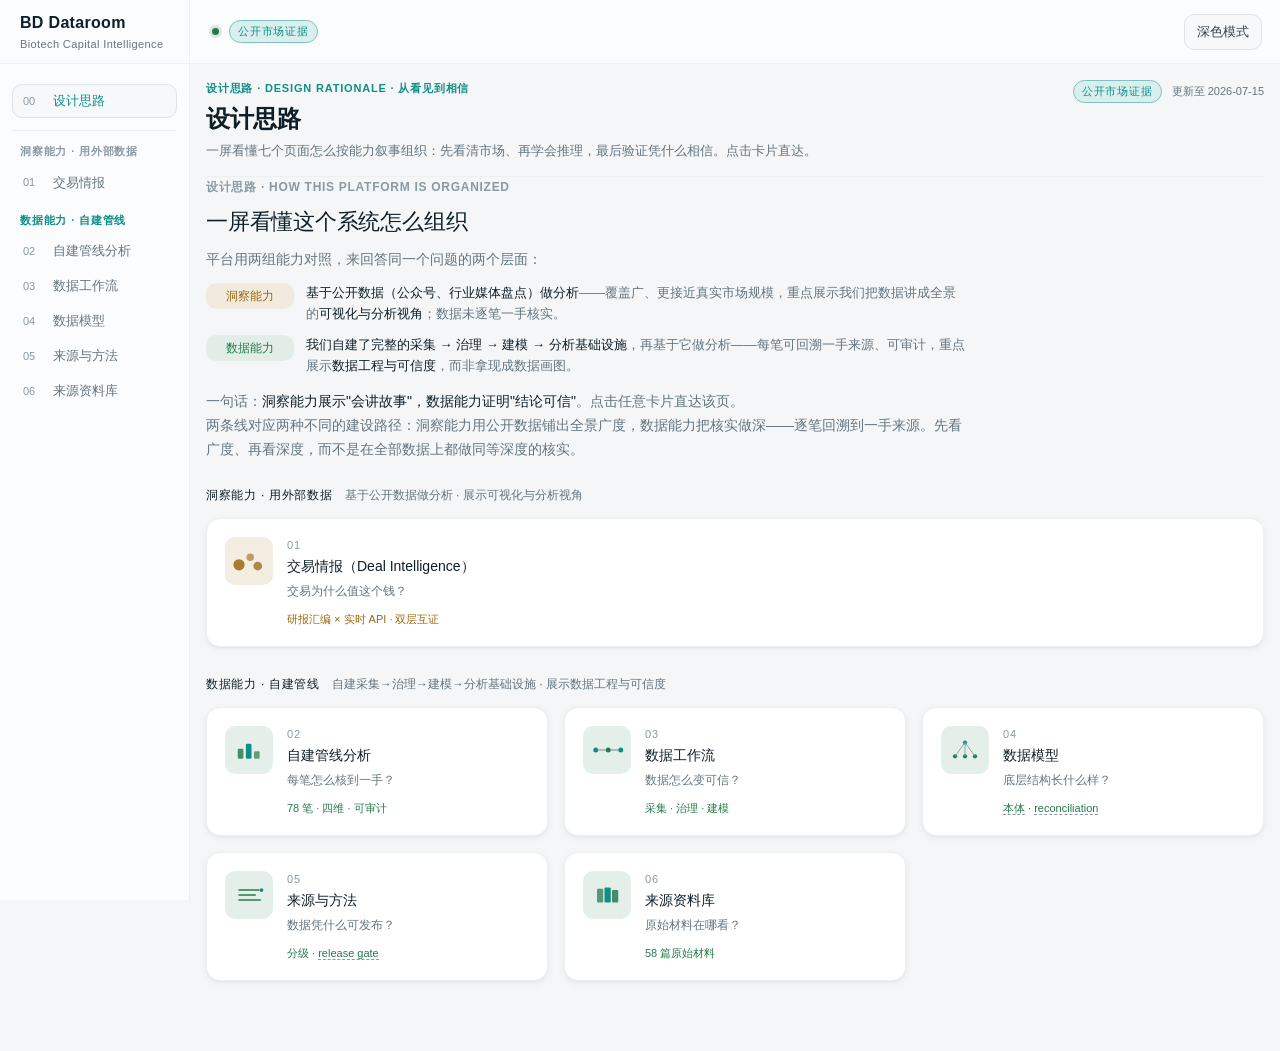
==== v2/index.html @ 2885a4cd "fix(v2): 交付前终检——数字硬伤/标签泄漏/假命题/粘性导航/触屏读数/tooltip溢出/口径与死引用" ====
<!DOCTYPE html>
<html lang="zh-CN" data-theme="light">
<head>
  <meta charset="UTF-8">
  <meta name="viewport" content="width=device-width, initial-scale=1.0">
  <meta name="color-scheme" content="dark light">
  <title>BD Dataroom · Biotech Capital Intelligence</title>
  <style>
:root {
  color-scheme: dark;
  --bg: #060e16;
  --bg-raised: #0a141d;
  --surface: #0e1a24;
  --surface-2: #12212d;
  --surface-3: #182b39;
  --line: #14252f;
  --line-strong: #24404e;
  --text: #dce8ec;
  --text-strong: #f2f7f8;
  --muted: #8197a2;
  --muted-2: #607884;
  --cyan: #45d2c5;
  --cyan-soft: #173c40;
  --blue: #64a7ff;
  --amber: #e8aa3b;
  --amber-soft: #392d18;
  --violet: #a094f7;
  --violet-soft: #282442;
  --red: #e27378;
  --red-soft: #3a2026;
  --green: #69d393;
  --shadow: 0 20px 56px rgba(0, 0, 0, 0.4);
  --shadow-sm: 0 1px 3px rgba(0, 0, 0, 0.3), 0 1px 2px rgba(0, 0, 0, 0.2);
  --radius: 14px;
  --radius-sm: 10px;
  --sidebar: 190px;
  --topbar: 64px;
}

html[data-theme="light"] {
  color-scheme: light;
  --bg: #f4f6f8;
  --bg-raised: #fbfcfd;
  --surface: #ffffff;
  --surface-2: #f6f8fa;
  --surface-3: #eef2f5;
  --line: #edf0f3;
  --line-strong: #dde3e8;
  --text: #33424c;
  --text-strong: #0f1f28;
  --muted: #64757f;
  --muted-2: #8a99a2;
  --cyan: #0e8e87;
  --cyan-soft: #d8efed;
  --blue: #2f6fb8;
  --amber: #9a670f;
  --amber-soft: #f6ead0;
  --violet: #6556b4;
  --violet-soft: #e7e2f6;
  --red: #b8424a;
  --red-soft: #f5dfe1;
  --green: #267b4c;
  --shadow: 0 20px 56px rgba(23, 52, 64, 0.12);
  --shadow-sm: 0 1px 2px rgba(15, 31, 40, 0.04), 0 2px 8px rgba(15, 31, 40, 0.05);
}

* {
  box-sizing: border-box;
}

html, body {
  overflow-x: clip;
}

html {
  min-width: 320px;
  background: var(--bg);
}

body {
  margin: 0;
  min-height: 100vh;
  background: var(--bg);
  color: var(--text);
  font-family: ui-sans-serif, -apple-system, BlinkMacSystemFont, "Segoe UI", "PingFang SC", "Microsoft YaHei", sans-serif;
  font-size: 13px;
  line-height: 1.5;
  -webkit-font-smoothing: antialiased;
}

button,
input,
select {
  font: inherit;
}

button,
a,
select,
input {
  -webkit-tap-highlight-color: transparent;
}

button {
  color: inherit;
}

a {
  color: var(--cyan);
  text-decoration: none;
}

a:hover {
  text-decoration: underline;
}

button:focus-visible,
a:focus-visible,
select:focus-visible,
input:focus-visible,
[tabindex]:focus-visible {
  outline: 2px solid var(--amber);
  outline-offset: 2px;
}

.skip-link {
  position: fixed;
  z-index: 1000;
  top: 8px;
  left: 8px;
  padding: 9px 12px;
  background: var(--text-strong);
  color: var(--bg);
  transform: translateY(-160%);
}

.skip-link:focus {
  transform: translateY(0);
}

.sr-only {
  position: absolute;
  width: 1px;
  height: 1px;
  padding: 0;
  margin: -1px;
  overflow: hidden;
  clip: rect(0, 0, 0, 0);
  white-space: nowrap;
  border: 0;
}

.topbar {
  position: sticky;
  z-index: 80;
  top: 0;
  height: var(--topbar);
  display: grid;
  grid-template-columns: var(--sidebar) minmax(0, 1fr) auto;
  align-items: center;
  border-bottom: 1px solid var(--line);
  background: var(--bg-raised);
}

.brand-block {
  height: 100%;
  display: flex;
  flex-direction: column;
  justify-content: center;
  padding: 0 20px;
  border-right: 1px solid var(--line);
}

.brand-name {
  color: var(--text-strong);
  font-size: 16px;
  font-weight: 720;
  letter-spacing: 0.02em;
}

.brand-sub {
  margin-top: 1px;
  color: var(--muted);
  font-size: 11px;
  letter-spacing: 0.035em;
  white-space: nowrap;
}

.snapshot-state,
.top-actions,
.view-status,
.regime-kicker,
.thesis-scope {
  display: flex;
  align-items: center;
  gap: 10px;
}

.snapshot-state {
  padding: 0 22px;
  color: var(--muted);
  font-size: 11px;
}

.live-dot {
  width: 7px;
  height: 7px;
  border-radius: 50%;
  background: var(--green);
  box-shadow: 0 0 0 3px color-mix(in srgb, var(--green) 16%, transparent);
}

.top-actions {
  padding-right: 18px;
}

.quiet-button,
.primary-button,
.filter-trigger {
  min-height: 36px;
  border: 1px solid var(--line-strong);
  border-radius: var(--radius-sm);
  background: var(--surface-2);
  color: var(--text);
  padding: 7px 12px;
  cursor: pointer;
}

.quiet-button:hover,
.filter-trigger:hover {
  border-color: var(--cyan);
  color: var(--text-strong);
}

.primary-button {
  border-color: var(--cyan);
  background: var(--cyan);
  color: #05201f;
  font-weight: 700;
}

.app-shell {
  display: grid;
  grid-template-columns: var(--sidebar) minmax(0, 1fr);
  min-height: calc(100vh - var(--topbar));
}

.sidebar {
  position: sticky;
  top: var(--topbar);
  height: calc(100vh - var(--topbar));
  padding: 20px 12px;
  border-right: 1px solid var(--line);
  background: var(--bg-raised);
}

.nav-section-label,
.eyebrow,
.status-label,
.panel-index,
.panel-scope,
.scope-badge,
.signal-card small,
.panel-heading p,
.reasoning-card > span,
.decision-spine article > span {
  font-size: 11px;
  letter-spacing: 0.075em;
  text-transform: uppercase;
}

.nav-section-label {
  margin: 0 8px 10px;
  color: var(--muted-2);
}

.nav-list {
  display: grid;
  gap: 0;
}

.nav-group {
  position: relative;
  display: grid;
  gap: 1px;
}
.nav-group + .nav-group {
  margin-top: 12px;
}
.nav-group-label {
  margin: 0 8px 5px;
  font-size: 11px;
  letter-spacing: 0.075em;
  text-transform: uppercase;
  color: var(--muted-2);
  font-weight: 600;
}
.nav-group-foundation .nav-group-label {
  color: var(--cyan);
}

.nav-button {
  width: 100%;
  min-height: 34px;
  padding: 0 10px;
  display: grid;
  grid-template-columns: 24px 1fr;
  align-items: center;
  gap: 6px;
  border: 1px solid transparent;
  border-radius: var(--radius-sm);
  background: transparent;
  color: var(--muted);
  text-align: left;
  cursor: pointer;
  white-space: nowrap;
  overflow: hidden;
  text-overflow: ellipsis;
}

.nav-button span {
  color: var(--muted-2);
  font-size: 11px;
  font-variant-numeric: tabular-nums;
}

.nav-button:hover {
  color: var(--text);
  background: var(--surface);
}

.nav-button.active {
  border-color: var(--line-strong);
  background: var(--surface-2);
  color: var(--cyan);
}

.sidebar-contract {
  position: absolute;
  right: 16px;
  bottom: 18px;
  left: 16px;
  padding-top: 13px;
  border-top: 1px solid var(--line);
  display: grid;
  gap: 3px;
}

.sidebar-contract strong {
  color: var(--text);
  font-size: 11px;
}

.sidebar-contract span {
  color: var(--muted);
  font-size: 11px;
}

.main {
  min-width: 0;
  padding: 16px 16px 42px;
}

.view-head {
  min-height: 70px;
  display: flex;
  align-items: flex-start;
  justify-content: space-between;
  gap: 24px;
  padding-bottom: 16px;
  border-bottom: 1px solid var(--line);
}

.eyebrow {
  color: var(--cyan);
  font-weight: 700;
}

.view-head h1,
.market-regime-band h2,
.panel-heading h2,
.thesis-hero h2,
.foundation-hero h2,
.ontology-section h2,
.reconciliation-section h2,
.coverage-section h2,
.source-registry-section h2,
.release-gate-section h2,
.methods-summary h2 {
  margin: 4px 0 0;
  color: var(--text-strong);
  font-weight: 680;
  letter-spacing: -0.015em;
}

.view-head h1 {
  font-size: 24px;
}

.view-head p {
  max-width: 760px;
  margin: 4px 0 0;
  color: var(--muted);
}

.view-status {
  justify-content: flex-end;
  flex-wrap: wrap;
  color: var(--muted);
  font-size: 11px;
}

.scope-badge,
.status-label,
.panel-scope,
.tag {
  display: inline-flex;
  align-items: center;
  min-height: 22px;
  border: 1px solid var(--line-strong);
  border-radius: 999px;
  padding: 2px 8px;
  white-space: nowrap;
}

.scope-public,
.tag-verified {
  border-color: color-mix(in srgb, var(--cyan) 48%, var(--line));
  background: var(--cyan-soft);
  color: var(--cyan);
}

.scope-private {
  border-color: color-mix(in srgb, var(--violet) 48%, var(--line));
  background: var(--violet-soft);
  color: var(--violet);
}

.status-blocked,
.tag-conflicted {
  border-color: color-mix(in srgb, var(--red) 52%, var(--line));
  background: var(--red-soft);
  color: var(--red);
}

.status-referenced {
  border-color: color-mix(in srgb, var(--blue) 52%, var(--line));
  background: color-mix(in srgb, var(--blue) 14%, transparent);
  color: var(--blue);
}

.tag-partial,
.tag-stage {
  border-color: color-mix(in srgb, var(--amber) 45%, var(--line));
  background: var(--amber-soft);
  color: var(--amber);
}

.tag-type {
  color: var(--blue);
}

.market-regime-band {
  margin-top: 16px;
  display: grid;
  grid-template-columns: minmax(300px, 1.3fr) minmax(420px, 1fr);
  gap: 24px;
  align-items: center;
  padding: 15px 17px;
  border: 1px solid var(--line);
  border-left: 3px solid var(--cyan);
  background: var(--surface);
}

.market-regime-band h2 {
  font-size: 17px;
}

.market-regime-band p {
  margin: 5px 0 0;
  color: var(--muted);
}

.regime-metrics,
.methods-summary dl,
.library-metrics {
  display: grid;
  grid-template-columns: repeat(4, minmax(0, 1fr));
  margin: 0;
}

.regime-metrics div,
.methods-summary dl div,
.library-metrics div {
  padding: 2px 13px;
  border-left: 1px solid var(--line);
}

.regime-metrics dt,
.methods-summary dt,
.library-metrics dt {
  color: var(--muted);
  font-size: 11px;
}

.regime-metrics dd,
.methods-summary dd,
.library-metrics dd {
  margin: 2px 0 0;
  color: var(--text-strong);
  font-size: 21px;
  font-weight: 700;
  font-variant-numeric: tabular-nums;
}

.global-filter-bar {
  display: flex;
  align-items: end;
  gap: 10px;
  padding: 12px 0 9px;
  border-bottom: 1px solid var(--line);
}

.filter-intro {
  min-width: 128px;
  display: grid;
}

.filter-intro strong {
  color: var(--text-strong);
}

.filter-intro span,
.filter-control span {
  color: var(--muted);
  font-size: 11px;
}

.filter-controls {
  min-width: 0;
  flex: 1;
  display: grid;
  grid-template-columns: repeat(5, minmax(105px, 1fr));
  gap: 7px;
}

.filter-control {
  min-width: 0;
  display: grid;
  gap: 3px;
}

.filter-control select {
  width: 100%;
  height: 34px;
  border: 1px solid var(--line);
  border-radius: var(--radius-sm);
  background: var(--surface);
  color: var(--text);
  padding: 4px 8px;
}

.filter-trigger {
  display: none;
}

.active-filter-chips {
  min-height: 34px;
  display: flex;
  align-items: center;
  flex-wrap: wrap;
  gap: 6px;
  color: var(--muted);
}

.active-filter-chips button,
.active-filter-chips > span,
.query-presets button {
  min-height: 26px;
  border: 1px solid var(--line);
  border-radius: 999px;
  background: var(--surface);
  color: var(--muted);
  padding: 3px 9px;
}

.active-filter-chips button,
.query-presets button {
  cursor: pointer;
}

.mobile-dimension-switch {
  display: none;
}

.landscape-layout {
  display: grid;
  grid-template-columns: minmax(0, 1fr);
  gap: 12px;
  align-items: start;
}

.intelligence-grid {
  min-width: 0;
  display: grid;
  grid-template-columns: repeat(4, minmax(0, 1fr));
  gap: 10px;
}

/* 结构 + 地域 两栏辅助图区 */
.intelligence-grid-duo {
  grid-template-columns: repeat(2, minmax(0, 1fr));
}

/* 主图 hero：左图右表 */
.intel-panel-hero {
  height: auto;
}
.intel-panel-hero .hero-split {
  display: grid;
  grid-template-columns: minmax(0, 1.65fr) minmax(230px, 1fr);
  gap: 16px;
  align-items: start;
  margin-top: 8px;
}
.intel-panel-hero .hero-table .buyer-table-wrap {
  max-height: 300px;
}

/* 模态与靶点：单独一行宽卡，左矩阵 + 右靶点 Top5，拿到更大空间 */
.intel-panel-wide {
  height: auto;
}
.intel-panel-wide .modality-split {
  display: grid;
  grid-template-columns: minmax(0, 1.9fr) minmax(240px, 1fr);
  gap: 20px;
  align-items: start;
  margin-top: 8px;
}
.intel-panel-wide .modality-target-col {
  margin-top: 0;
  padding-top: 0;
  border-top: 0;
  border-left: 1px solid var(--line);
  padding-left: 20px;
}

/* 首页分析边界脚注：全景总结的诚实注脚 */
.landscape-boundary-note {
  display: flex;
  align-items: center;
  gap: 12px;
  padding: 11px 14px;
  border: 1px dashed var(--line-strong);
  border-radius: var(--radius-sm);
  background: color-mix(in srgb, var(--muted) 7%, var(--surface));
}

.landscape-boundary-note p {
  margin: 0;
  flex: 1;
  color: var(--muted);
  font-size: 12px;
  line-height: 1.5;
}

.landscape-boundary-note p strong {
  color: var(--text);
}

.landscape-boundary-note .boundary-flag {
  align-self: center;
}

.landscape-boundary-note .quiet-button {
  white-space: nowrap;
}

.intel-panel,
.signal-inbox,
  .decision-dock,
  .evidence-drawer,
  .buyer-profile-drawer,
  .thesis-query-bar,
.thesis-hero,
.reasoning-card,
.scenario-section,
.private-context-lock,
.thesis-comparables,
.foundation-hero,
.ontology-section,
.reconciliation-section,
.scope-boundary-grid article,
.library-hero,
.methods-summary,
.methods-policy-grid article,
.coverage-section,
.source-registry-section,
.release-gate-section,
.open-reconciliation-section,
.catalog-section,
.verification-queue {
  border: 1px solid var(--line);
  border-radius: var(--radius);
  background: var(--surface);
  box-shadow: var(--shadow-sm);
}

.intel-panel {
  min-width: 0;
  height: 480px;
  overflow: hidden;
  padding: 18px;
}

.intelligence-grid-duo {
  align-items: start;
}
.intelligence-grid-duo .intel-panel {
  height: 452px;
}
/* 交易结构卡内容更多（四段拆解 6 年 + 图例 + 读图说明），放开固定高度按内容自适应，避免被裁切 */
.intelligence-grid-duo .intel-panel.dimension-structure {
  height: auto;
  min-height: 452px;
  overflow: visible;
}

.panel-heading {
  display: grid;
  grid-template-columns: 1fr;
  gap: 5px;
  padding-bottom: 12px;
  border-bottom: 1px solid var(--line);
}

.panel-heading > div {
  display: flex;
  align-items: center;
  gap: 8px;
}

.panel-index {
  color: var(--cyan);
  font-variant-numeric: tabular-nums;
}

.panel-heading h2 {
  font-size: 16px;
}

.panel-heading p {
  margin: 0;
  color: var(--muted);
  text-transform: none;
  letter-spacing: 0;
  line-height: 1.5;
}

.panel-scope {
  width: max-content;
  justify-self: start;
  align-self: start;
  color: var(--muted);
}

.chart-frame {
  margin-top: 8px;
}

.buyer-scatter {
  display: block;
  width: 100%;
  max-width: 640px;
  margin: 0 auto;
  height: auto;
  min-height: 300px;
  overflow: visible;
}

.axis-line {
  stroke: var(--line-strong);
  stroke-width: 1;
}

.grid-line {
  stroke: var(--line);
  stroke-width: 1;
  stroke-dasharray: 2 4;
  opacity: 0.7;
}

.axis-tick {
  fill: var(--muted-2);
  font-size: 11px;
  font-variant-numeric: tabular-nums;
}

.axis-label,
.buyer-mark text {
  fill: var(--muted);
  font-size: 11px;
}

.axis-label {
  font-weight: 600;
  letter-spacing: 0.02em;
}

.buyer-mark {
  cursor: pointer;
}

.buyer-mark .buyer-name {
  font-weight: 600;
  fill: var(--text-strong);
  font-size: 11px;
  paint-order: stroke;
  stroke: var(--surface);
  stroke-width: 3px;
  stroke-linejoin: round;
}

/* 气泡：半透明填充 + 同色描边；颜色按买方国别×类型分组 */
.buyer-bubble {
  fill: color-mix(in srgb, var(--blue) 26%, transparent);
  stroke: color-mix(in srgb, var(--blue) 78%, transparent);
  stroke-width: 1.4;
  transition: r 0.14s ease;
}

.buyer-core {
  fill: color-mix(in srgb, var(--blue) 95%, var(--text-strong));
}

/* US_PHARMA 蓝 / EU_PHARMA 青 / *_BIOTECH 紫 / CHINA_* 红(涨色系, 强调中国出海) */
.buyer-mark.segment-eu-pharma .buyer-bubble { fill: color-mix(in srgb, var(--cyan) 26%, transparent); stroke: color-mix(in srgb, var(--cyan) 78%, transparent); }
.buyer-mark.segment-eu-pharma .buyer-core { fill: var(--cyan); }
.buyer-mark.segment-us-biotech .buyer-bubble,
.buyer-mark.segment-eu-biotech .buyer-bubble,
.buyer-mark.segment-other-biotech .buyer-bubble { fill: color-mix(in srgb, var(--violet) 28%, transparent); stroke: color-mix(in srgb, var(--violet) 78%, transparent); }
.buyer-mark.segment-us-biotech .buyer-core,
.buyer-mark.segment-eu-biotech .buyer-core,
.buyer-mark.segment-other-biotech .buyer-core { fill: var(--violet); }
.buyer-mark.segment-china-pharma .buyer-bubble,
.buyer-mark.segment-china-biotech .buyer-bubble { fill: color-mix(in srgb, var(--red) 26%, transparent); stroke: color-mix(in srgb, var(--red) 78%, transparent); }
.buyer-mark.segment-china-pharma .buyer-core,
.buyer-mark.segment-china-biotech .buyer-core { fill: var(--red); }
.buyer-mark.segment-other-pharma .buyer-bubble { fill: color-mix(in srgb, var(--muted) 26%, transparent); stroke: color-mix(in srgb, var(--muted) 70%, transparent); }
.buyer-mark.segment-other-pharma .buyer-core { fill: var(--muted); }

.buyer-mark:hover .buyer-bubble { stroke-width: 2.4; }

.buyer-mark.is-selected .buyer-bubble {
  stroke: var(--text-strong);
  stroke-width: 2.6;
}

.buyer-mark.is-undisclosed .buyer-bubble {
  fill: transparent;
  stroke: var(--muted);
  stroke-dasharray: 3 3;
}
.buyer-mark.is-undisclosed .buyer-core { fill: var(--muted); }

.buyer-mark .unknown-label {
  fill: var(--muted);
  font-size: 11px;
}

/* 气泡图图例 */
.bubble-legend {
  display: flex;
  flex-wrap: wrap;
  gap: 6px 14px;
  margin-top: 8px;
  color: var(--muted);
  font-size: 11px;
}
.bubble-legend .bl-item { display: inline-flex; align-items: center; gap: 5px; }
.bubble-legend .bl-dot { width: 10px; height: 10px; border-radius: 50%; display: inline-block; }
.bubble-legend .bl-dot.seg-us { background: var(--blue); }
.bubble-legend .bl-dot.seg-eu { background: var(--cyan); }
.bubble-legend .bl-dot.seg-biotech { background: var(--violet); }
.bubble-legend .bl-dot.seg-china { background: var(--red); }
.bubble-legend .bl-size { gap: 3px; }
.bubble-legend .bl-sz { display: inline-block; border-radius: 50%; background: color-mix(in srgb, var(--blue) 30%, transparent); border: 1px solid color-mix(in srgb, var(--blue) 70%, transparent); }
.bubble-legend .bl-sz-lg { width: 14px; height: 14px; }
.bubble-legend .bl-sz-sm { width: 8px; height: 8px; }

.chart-note,
.cell-value {
  color: var(--muted);
  font-size: 11px;
}

.chart-note {
  margin: 5px 0 0;
}

.compact-table-wrap,
.matrix-scroll,
.evidence-table-wrap {
  width: 100%;
  overflow: auto;
  scrollbar-color: var(--line-strong) transparent;
}

.buyer-table-wrap {
  max-height: 164px;
}

.matrix-scroll {
  max-height: 252px;
}

/* 模态宽卡：矩阵与靶点左右分栏，矩阵内滚放宽（宽卡高度自适应，不再被固定高度截断） */
#modality-rotation-panel .matrix-scroll {
  max-height: 320px;
}

.compact-table,
.evidence-table,
.modality-matrix {
  width: 100%;
  border-collapse: collapse;
  font-size: 12px;
}

.compact-table th,
.compact-table td,
.evidence-table th,
.evidence-table td,
.modality-matrix th,
.modality-matrix td {
  padding: 8px 7px;
  border-bottom: 1px solid var(--line);
  vertical-align: top;
  text-align: left;
}

.compact-table th,
.evidence-table th,
.modality-matrix th {
  position: sticky;
  top: 0;
  z-index: 2;
  background: var(--surface-2);
  color: var(--muted);
  font-size: 11px;
  font-weight: 600;
  white-space: nowrap;
}

.compact-table td span,
.evidence-table td span,
.source-registry-section td span {
  display: block;
  margin-top: 2px;
  color: var(--muted);
}

.numeric {
  text-align: right !important;
  font-variant-numeric: tabular-nums;
  white-space: nowrap;
}

.table-link,
.compact-table button,
.evidence-table button {
  border: 0;
  background: transparent;
  color: var(--cyan);
  padding: 0;
  text-align: left;
  cursor: pointer;
}

.cell-bar {
  width: 52px;
  height: 3px;
  display: inline-block !important;
  margin: 7px 6px 0 0 !important;
  background: var(--line);
  vertical-align: top;
}

.cell-bar span {
  height: 100%;
  margin: 0 !important;
  background: var(--cyan);
}

.cell-value {
  display: inline !important;
}

.structure-pulse {
  display: grid;
  gap: 6px;
  margin-top: 12px;
}
/* 在固定高度的 duo 卡片里，条形列表超出时内部滚动，避免被 panel 的 overflow:hidden 硬裁 */
.dimension-structure .structure-pulse {
  gap: 5px;
}
.dimension-structure .structure-pulse .structure-year {
  min-height: 44px;
}

.structure-legend {
  display: flex;
  flex-wrap: wrap;
  gap: 6px 14px;
  color: var(--muted);
  font-size: 11px;
}

.structure-legend span {
  display: inline-flex;
  align-items: center;
  gap: 5px;
}

.structure-legend i {
  width: 12px;
  height: 8px;
  border-radius: 2px;
  display: inline-block;
}

.structure-legend .lg-upfront { background: var(--cyan); }
.structure-legend .lg-contingent { background: var(--amber); opacity: 0.78; }
.structure-legend .lg-magnitude { background: color-mix(in srgb, var(--blue) 60%, transparent); }

.structure-legend-4 .lg-seg.lg-upfront { background: var(--cyan); opacity: 1; }
.structure-legend-4 .lg-seg.lg-noncontingent { background: var(--blue); opacity: 0.72; }
.structure-legend-4 .lg-seg.lg-contingent { background: var(--amber); opacity: 0.82; }
.structure-legend-4 .lg-royalty {
  width: auto;
  height: auto;
  padding: 1px 6px;
  border-radius: 4px;
  font-size: 10.5px;
  font-weight: 700;
  color: var(--green);
  border: 1px dashed color-mix(in srgb, var(--green) 55%, transparent);
  background: color-mix(in srgb, var(--green) 10%, transparent);
}
.structure-legend-4 .lg-royalty::before { content: "R"; }

.structure-bar-4 { background: var(--line); }
.structure-bar-4 .seg-upfront { background: var(--cyan); }
.structure-bar-4 .seg-noncontingent { background: var(--blue); opacity: 0.72; }
.structure-bar-4 .seg-contingent { background: var(--amber); opacity: 0.82; }
.structure-bar-4 > span { transition: width 0.2s ease; }
.structure-bar-4.is-empty {
  background: transparent;
  border: 1px dashed var(--line-strong);
  height: 8px;
}
.structure-note {
  margin: 6px 0 2px;
  border-radius: var(--radius-sm);
  background: var(--surface-2);
  border: 1px solid var(--line);
  color: var(--muted);
  font-size: 11px;
  line-height: 1.55;
}
.structure-note > summary {
  cursor: pointer;
  padding: 6px 10px;
  font-size: 11px;
  color: var(--muted);
  list-style: none;
}
.structure-note > summary::-webkit-details-marker { display: none; }
.structure-note > summary::before { content: "＋ "; color: var(--blue); font-weight: 700; }
.structure-note[open] > summary::before { content: "－ "; }
.structure-note > summary:hover { color: var(--text-strong); }
.structure-note > p { margin: 0; padding: 0 10px 9px; }
.structure-note b { color: var(--text-strong); font-weight: 700; }

.structure-royalty {
  display: inline-block;
  margin-left: 6px;
  padding: 0 5px;
  border-radius: 4px;
  font-size: 10.5px;
  font-weight: 700;
  color: var(--green);
  background: color-mix(in srgb, var(--green) 12%, transparent);
  border: 1px dashed color-mix(in srgb, var(--green) 45%, transparent);
  font-variant-numeric: tabular-nums;
}

.structure-trend {
  display: flex;
  align-items: flex-start;
  gap: 8px;
  padding: 9px 11px;
  border-radius: var(--radius-sm);
  background: color-mix(in srgb, var(--blue) 9%, var(--surface));
  border: 1px solid color-mix(in srgb, var(--blue) 22%, transparent);
  margin-bottom: 4px;
}
.structure-trend.trend-down { background: color-mix(in srgb, var(--green) 9%, var(--surface)); border-color: color-mix(in srgb, var(--green) 24%, transparent); }
.structure-trend .trend-arrow {
  font-size: 18px;
  line-height: 1;
  font-weight: 700;
  color: var(--blue);
}
.structure-trend.trend-down .trend-arrow { color: var(--green); }
.structure-trend p { margin: 0; font-size: 12px; line-height: 1.5; color: var(--muted); }
.structure-trend p b { color: var(--text-strong); font-variant-numeric: tabular-nums; }

.structure-year {
  min-height: 48px;
  display: grid;
  grid-template-columns: 40px minmax(56px, 1fr) 48px;
  grid-template-rows: auto auto;
  gap: 4px 8px;
  align-items: center;
  padding: 4px 6px;
  border: 1px solid transparent;
  border-radius: var(--radius-sm);
  background: transparent;
  color: var(--text);
  text-align: left;
  cursor: pointer;
  transition: background 0.14s ease, border-color 0.14s ease;
}

.structure-year:hover {
  border-color: var(--line-strong);
  background: var(--surface-2);
}

.structure-year-label,
.structure-ratio {
  color: var(--text-strong);
  font-weight: 700;
  font-variant-numeric: tabular-nums;
}

.structure-ratio {
  text-align: right;
}

.structure-bar {
  height: 8px;
  display: flex;
  border-radius: 2px;
  overflow: hidden;
  background: var(--line);
}

.structure-upfront {
  background: var(--cyan);
}

.structure-contingent {
  background: var(--amber);
  opacity: 0.78;
}

.structure-magnitude {
  display: flex;
  align-items: center;
  gap: 6px;
  justify-self: end;
}

.magnitude-track {
  width: 52px;
  height: 6px;
  border-radius: 3px;
  background: var(--line);
  overflow: hidden;
}

.magnitude-fill {
  display: block;
  height: 100%;
  background: color-mix(in srgb, var(--blue) 60%, transparent);
}

.magnitude-value {
  color: var(--text);
  font-size: 11px;
  font-variant-numeric: tabular-nums;
  white-space: nowrap;
}

.structure-meta {
  grid-column: 2 / 4;
  display: flex;
  align-items: center;
  gap: 6px;
  color: var(--muted);
  font-size: 11px;
}

.coverage-dot {
  width: 7px;
  height: 7px;
  border-radius: 50%;
  display: inline-block;
  background: var(--muted-2);
}

.coverage-dot[data-coverage="high"] { background: var(--green); }
.coverage-dot[data-coverage="mid"] { background: var(--amber); }
.coverage-dot[data-coverage="low"] { background: var(--red); }

.modality-matrix {
  margin-top: 10px;
}

.modality-matrix th:not(:first-child),
.modality-matrix td {
  text-align: center;
}

.modality-matrix th:first-child {
  min-width: 150px;
}

.modality-matrix th button {
  border: 0;
  background: transparent;
  color: var(--text);
  text-align: left;
  cursor: pointer;
}

.matrix-cell {
  width: 34px;
  height: 30px;
  border: 1px solid var(--line);
  border-radius: 2px;
  background: var(--bg-raised);
  color: var(--muted);
  font-variant-numeric: tabular-nums;
  cursor: pointer;
}

.matrix-cell[data-intensity="1"] { background: color-mix(in srgb, var(--green) 20%, var(--surface)); color: var(--text); }
.matrix-cell[data-intensity="2"] { background: color-mix(in srgb, var(--green) 42%, var(--surface)); color: var(--text-strong); }
.matrix-cell[data-intensity="3"] { background: color-mix(in srgb, var(--green) 66%, var(--surface)); color: var(--surface); }
.matrix-cell[data-intensity="4"] { background: var(--green); color: var(--surface); }

.modality-matrix tr.is-selected th,
.modality-matrix tr.is-selected td {
  background: color-mix(in srgb, var(--cyan) 8%, transparent);
}

.matrix-legend {
  display: flex;
  align-items: center;
  gap: 4px;
  margin: 10px 0 2px;
  color: var(--muted);
  font-size: 10.5px;
}

.matrix-legend i {
  width: 15px;
  height: 11px;
  border-radius: 2px;
  display: inline-block;
  border: 1px solid var(--line);
}

.matrix-legend i[data-intensity="1"] { background: color-mix(in srgb, var(--cyan) 18%, var(--surface)); }
.matrix-legend i[data-intensity="2"] { background: color-mix(in srgb, var(--cyan) 32%, var(--surface)); }
.matrix-legend i[data-intensity="3"] { background: color-mix(in srgb, var(--cyan) 50%, var(--surface)); }
.matrix-legend i[data-intensity="4"] { background: var(--cyan); }

.matrix-total {
  min-width: 78px;
}

.matrix-total-bar {
  width: 46px;
  height: 5px;
  border-radius: 3px;
  background: var(--line);
  display: inline-block;
  vertical-align: middle;
  margin-right: 6px;
  overflow: hidden;
}

.matrix-total-bar span {
  display: block;
  height: 100%;
  background: color-mix(in srgb, var(--cyan) 60%, transparent);
}

.matrix-total b {
  font-variant-numeric: tabular-nums;
  color: var(--text-strong);
}

.modality-matrix tr.matrix-foot th,
.modality-matrix tr.matrix-foot td {
  border-top: 1px solid var(--line-strong);
  color: var(--muted);
  font-variant-numeric: tabular-nums;
  background: var(--surface-2);
}

.modality-matrix tr.matrix-foot th {
  color: var(--muted);
  font-weight: 600;
}

.panel-subsection {
  margin-top: 12px;
  padding-top: 10px;
  border-top: 1px solid var(--line);
}

.panel-subsection h3 {
  margin: 0 0 6px;
  color: var(--muted);
  font-size: 11px;
  font-weight: 600;
  text-transform: uppercase;
  letter-spacing: 0.06em;
}

.target-list {
  margin: 0;
  padding: 0;
  list-style: none;
}

.target-list li {
  display: grid;
  grid-template-columns: 22px minmax(0, 1fr) auto;
  gap: 7px;
  padding: 5px 0;
  border-bottom: 1px solid var(--line);
}

.target-list span,
.target-list em {
  color: var(--muted);
  font-size: 11px;
  font-style: normal;
}

.origin-flow-list {
  display: grid;
  gap: 5px;
  margin-top: 12px;
}

.origin-flow-row {
  min-height: 50px;
  display: grid;
  grid-template-columns: minmax(165px, 0.9fr) minmax(90px, 1fr) 42px;
  gap: 8px;
  align-items: center;
  border: 1px solid transparent;
  border-radius: var(--radius-sm);
  background: transparent;
  color: var(--text);
  text-align: left;
  cursor: pointer;
}

.origin-flow-row:hover,
.origin-flow-row.is-selected {
  border-color: var(--line-strong);
  background: var(--surface-2);
}

.flow-label {
  display: grid;
  grid-template-columns: 1fr 16px 1fr;
  align-items: center;
  gap: 4px;
}

.flow-label span {
  color: var(--muted);
  text-align: center;
}

.flow-track {
  height: 8px;
  border-radius: 4px;
  overflow: hidden;
  background: color-mix(in srgb, var(--violet) 14%, var(--line));
}

.flow-track span {
  display: block;
  height: 100%;
  border-radius: 4px;
  background: var(--violet);
}

.flow-value {
  text-align: right;
  color: var(--text-strong);
  font-variant-numeric: tabular-nums;
}

.signal-inbox {
  display: flex;
  flex-direction: column;
  margin-bottom: 12px;
  border: 1px solid var(--line);
  background: var(--surface);
  border-radius: var(--radius);
  overflow: hidden;
}

.signal-lead {
  margin: 3px 0 0;
  color: var(--muted);
  font-size: 11.5px;
}

/* Thesis 页顶部：信号横向排列 */
.signal-list-row {
  display: grid;
  grid-auto-flow: column;
  grid-auto-columns: minmax(240px, 1fr);
  gap: 8px;
  overflow-x: auto;
  scrollbar-color: var(--line-strong) transparent;
}

.signal-list-row .signal-card {
  min-height: 0;
  border: 1px solid var(--line);
  border-radius: var(--radius-sm);
}

.signal-inbox > header,
.decision-dock > header,
.evidence-drawer > header,
.thesis-comparables > header,
.ontology-section > header,
.reconciliation-section > header,
.coverage-section > header,
.source-registry-section > header,
.release-gate-section > header {
  display: flex;
  align-items: flex-start;
  justify-content: space-between;
  gap: 16px;
  padding: 12px 13px;
  border-bottom: 1px solid var(--line);
}

.signal-inbox h2,
.decision-dock h2,
.evidence-drawer h2,
.thesis-comparables h2,
.scenario-section h2,
.verification-queue h2 {
  margin: 2px 0 0;
  color: var(--text-strong);
  font-size: 16px;
}

.signal-count {
  color: var(--cyan);
  font-size: 20px;
  font-weight: 700;
}

/* 分析边界约束条：与可行动分析信号视觉/语义分区，不置顶抢占决策注意力 */
.boundary-band {
  padding: 8px 8px 0;
}

.boundary-note {
  width: 100%;
  display: grid;
  grid-template-columns: auto minmax(0, 1fr) auto;
  align-items: center;
  gap: 9px;
  padding: 9px 10px;
  border: 1px dashed var(--line-strong);
  border-radius: var(--radius-sm);
  background: color-mix(in srgb, var(--muted) 8%, var(--surface));
  color: var(--text);
  text-align: left;
  cursor: pointer;
}

.boundary-note:hover,
.boundary-note.is-selected {
  border-color: var(--muted);
  background: color-mix(in srgb, var(--muted) 14%, var(--surface));
}

.boundary-flag {
  align-self: flex-start;
  padding: 2px 7px;
  border-radius: 999px;
  background: var(--surface-3);
  color: var(--muted);
  font-size: 11px;
  font-weight: 700;
  letter-spacing: 0.03em;
  white-space: nowrap;
}

.boundary-copy {
  display: grid;
  gap: 2px;
  min-width: 0;
}

.boundary-copy strong {
  color: var(--text-strong);
  font-size: 12px;
  font-weight: 600;
}

.boundary-copy small {
  color: var(--muted);
  font-size: 11px;
  line-height: 1.45;
}

.boundary-state {
  align-self: flex-start;
  color: var(--muted-2);
  font-size: 11px;
  white-space: nowrap;
}

.signal-list-label {
  padding: 10px 10px 4px;
  color: var(--muted);
  font-size: 11px;
  font-weight: 600;
  letter-spacing: 0.04em;
}

.signal-list {
  min-height: 0;
  overflow: auto;
  padding: 4px 7px 7px;
}

/* 边界类型决策坞：中性色而非机会色 */
.decision-dock.is-boundary {
  border-color: var(--line-strong);
}

.decision-dock.is-boundary .decision-spine article > span {
  color: var(--muted);
}

.signal-card {
  width: 100%;
  min-height: 116px;
  display: grid;
  grid-template-columns: 28px minmax(0, 1fr) auto;
  gap: 8px;
  padding: 11px 8px;
  border: 1px solid transparent;
  border-bottom-color: var(--line);
  background: transparent;
  text-align: left;
  cursor: pointer;
}

.signal-card:hover,
.signal-card.is-selected {
  border-color: var(--line-strong);
  background: var(--surface-2);
}

.signal-rank {
  width: 25px;
  height: 25px;
  display: grid;
  place-items: center;
  border: 1px solid var(--cyan);
  border-radius: 50%;
  color: var(--cyan);
  font-size: 11px;
  font-variant-numeric: tabular-nums;
}

.signal-copy {
  min-width: 0;
  display: grid;
  gap: 4px;
}

.signal-copy strong {
  color: var(--text-strong);
  line-height: 1.35;
}

.signal-copy > span {
  color: var(--muted);
  font-size: 12px;
  line-height: 1.5;
  display: -webkit-box;
  -webkit-line-clamp: 3;
  -webkit-box-orient: vertical;
  overflow: hidden;
}

.signal-copy small {
  color: var(--muted-2);
  text-transform: none;
  letter-spacing: 0;
}

.signal-state {
  align-self: start;
  border: 1px solid var(--line);
  border-radius: 999px;
  padding: 2px 6px;
  color: var(--muted);
  font-size: 11px;
}

.signal-state.state-ready { color: var(--green); }
.signal-state.state-watch { color: var(--amber); }
.signal-state.state-blocked { color: var(--red); }

.signal-inbox footer {
  padding: 9px 12px;
  border-top: 1px solid var(--line);
  color: var(--muted);
  font-size: 11px;
}

.decision-dock-trigger {
  width: 100%;
  min-height: 42px;
  margin-top: 10px;
  border: 1px solid var(--amber);
  border-radius: var(--radius-sm);
  background: var(--amber-soft);
  color: var(--amber);
  font-weight: 700;
  cursor: pointer;
}

.decision-dock-trigger:disabled {
  border-color: var(--line);
  background: var(--surface);
  color: var(--muted-2);
  cursor: not-allowed;
}

.decision-dock {
  margin-top: 10px;
  border-color: color-mix(in srgb, var(--amber) 58%, var(--line));
  animation: dockReveal 0.28s ease;
}

@keyframes dockReveal {
  from { opacity: 0; transform: translateY(8px); }
  to { opacity: 1; transform: translateY(0); }
}

@media (prefers-reduced-motion: reduce) {
  .decision-dock,
  .evidence-drawer {
    animation: none;
  }
}

.decision-spine {
  display: grid;
  grid-template-columns: repeat(4, minmax(0, 1fr));
  padding: 8px;
}

.decision-spine article {
  min-width: 0;
  min-height: 150px;
  display: flex;
  flex-direction: column;
  gap: 7px;
  padding: 11px;
  border-right: 1px solid var(--line);
}

.decision-spine article:last-child {
  border-right: 0;
}

.decision-spine article > span {
  color: var(--amber);
}

.decision-spine article > strong {
  color: var(--text-strong);
  font-size: 12px;
  font-weight: 590;
  line-height: 1.55;
}

.decision-spine article small {
  color: var(--muted);
}

.dock-no-evidence {
  margin-top: auto;
  font-style: italic;
}

.decision-spine article button {
  margin-top: auto;
  align-self: flex-start;
  border: 0;
  background: transparent;
  color: var(--amber);
  padding: 0;
  cursor: pointer;
}

.evidence-drawer {
  position: fixed;
  z-index: 120;
  right: 16px;
  bottom: 16px;
  left: calc(var(--sidebar) + 16px);
  max-height: 72vh;
  overflow: hidden;
  box-shadow: var(--shadow);
  animation: drawerSlide 0.26s ease;
}

@keyframes drawerSlide {
  from { opacity: 0; transform: translateY(18px); }
  to { opacity: 1; transform: translateY(0); }
}

.evidence-drawer > header p {
  margin: 3px 0 0;
  color: var(--muted);
}

.evidence-table-wrap {
  max-height: calc(72vh - 75px);
}

.evidence-table {
  min-width: 1220px;
}

.evidence-table .sticky-cell {
  position: sticky;
  left: 0;
  z-index: 1;
  background: var(--surface);
}

.atomic-terms,
.source-links {
  min-width: 330px;
  display: grid;
  gap: 3px;
  padding: 8px 0;
}

.row-detail summary {
  color: var(--cyan);
  cursor: pointer;
}

/* 买方表格里的画像入口 */
.profile-link {
  border: 1px solid var(--line-strong) !important;
  border-radius: var(--radius-sm);
  padding: 2px 9px !important;
  color: var(--cyan) !important;
  font-size: 11px;
  cursor: pointer;
}

.profile-link:hover {
  background: var(--cyan-soft);
}

/* 买方画像抽屉：右侧滑入 */
.buyer-profile-drawer {
  position: fixed;
  z-index: 130;
  top: calc(var(--topbar) + 12px);
  right: 16px;
  bottom: 16px;
  width: min(460px, calc(100vw - var(--sidebar) - 48px));
  display: flex;
  flex-direction: column;
  overflow: hidden;
  box-shadow: var(--shadow);
  animation: profileSlide 0.26s ease;
}

@keyframes profileSlide {
  from { opacity: 0; transform: translateX(24px); }
  to { opacity: 1; transform: translateX(0); }
}

.buyer-profile-drawer > header {
  display: flex;
  align-items: flex-start;
  justify-content: space-between;
  gap: 12px;
  padding: 14px 16px;
  border-bottom: 1px solid var(--line);
}

.buyer-profile-drawer > header h2 {
  margin: 4px 0 2px;
  color: var(--text-strong);
  font-size: 19px;
}

.buyer-profile-drawer > header p {
  margin: 0;
  color: var(--muted);
  font-size: 11.5px;
}

.profile-body {
  flex: 1;
  overflow: auto;
  padding: 14px 16px 18px;
  display: grid;
  gap: 16px;
  scrollbar-color: var(--line-strong) transparent;
}

.profile-body h3 {
  margin: 0 0 8px;
  color: var(--text-strong);
  font-size: 12.5px;
}

.profile-metrics {
  display: grid;
  gap: 10px;
}

.profile-metrics > div {
  display: grid;
  gap: 4px;
  padding-bottom: 10px;
  border-bottom: 1px solid var(--line);
}

.profile-metrics dt {
  color: var(--muted);
  font-size: 11px;
}

.profile-metrics dd {
  margin: 0;
  color: var(--text-strong);
  font-size: 15px;
  font-variant-numeric: tabular-nums;
}

.profile-metrics dd.chips {
  font-size: inherit;
}

.profile-metrics small {
  color: var(--muted-2);
  font-size: 10.5px;
}

.chips {
  display: flex;
  flex-wrap: wrap;
  gap: 5px;
}

.pref-chip {
  display: inline-flex;
  align-items: center;
  gap: 4px;
  padding: 2px 8px;
  border: 1px solid var(--line);
  border-radius: 999px;
  background: var(--surface-2);
  color: var(--text);
  font-size: 11px;
}

.pref-chip em {
  color: var(--cyan);
  font-style: normal;
  font-variant-numeric: tabular-nums;
}

.pref-chip.is-empty {
  color: var(--muted-2);
}

.corridor-list {
  margin: 0;
  padding: 0;
  list-style: none;
  display: grid;
  gap: 5px;
}

.corridor-list li {
  display: flex;
  align-items: center;
  justify-content: space-between;
  padding: 6px 10px;
  border: 1px solid var(--line);
  border-radius: var(--radius-sm);
  background: var(--surface-2);
  font-size: 11.5px;
}

.corridor-list li em {
  color: var(--cyan);
  font-style: normal;
  font-variant-numeric: tabular-nums;
}

.corridor-list li.is-empty {
  color: var(--muted-2);
  justify-content: flex-start;
}

.profile-blocked-note {
  margin: 0 0 8px;
  color: var(--muted);
  font-size: 11px;
}

.blocked-dimension-grid {
  display: grid;
  gap: 8px;
}

.blocked-dimension {
  padding: 10px 12px;
  border: 1px dashed var(--line-strong);
  border-radius: var(--radius-sm);
  background: color-mix(in srgb, var(--amber) 6%, var(--surface));
}

.blocked-dimension header {
  display: flex;
  align-items: center;
  justify-content: space-between;
  margin-bottom: 4px;
}

.blocked-dimension header span {
  color: var(--text-strong);
  font-weight: 600;
  font-size: 12px;
}

.blocked-dimension p {
  margin: 0;
  color: var(--muted);
  font-size: 11px;
}

.thesis-query-bar {
  margin-top: 16px;
  display: grid;
  gap: 12px;
  padding: 16px 18px;
}
.thesis-query-lead { display: grid; gap: 4px; }
.thesis-query-lead .query-eyebrow {
  font-size: 12px;
  font-weight: 500;
  letter-spacing: 0.05em;
  color: var(--violet);
}
.thesis-query-lead p { margin: 0; font-size: 12px; line-height: 1.6; color: var(--muted); }
.thesis-query-controls {
  display: grid;
  grid-template-columns: minmax(260px, 1fr) auto auto;
  gap: 10px;
  align-items: end;
}
.query-presets-label { align-self: center; font-size: 11px; color: var(--muted-2); margin-right: 2px; }

.thesis-query-bar label {
  display: grid;
  gap: 4px;
}

.thesis-query-bar label span {
  color: var(--muted);
  font-size: 11px;
}

.thesis-query-bar input {
  height: 40px;
  border: 1px solid var(--line-strong);
  border-radius: var(--radius-sm);
  background: var(--bg-raised);
  color: var(--text);
  padding: 8px 10px;
}

.query-presets {
  display: flex;
  flex-wrap: wrap;
  gap: 5px;
}

.thesis-hero {
  margin-top: 10px;
  display: flex;
  align-items: flex-start;
  justify-content: space-between;
  gap: 18px;
  padding: 17px;
  border-left: 3px solid var(--amber);
}

.thesis-hero.is-blocked {
  border-left-color: var(--red);
}

.thesis-hero h2 {
  font-size: 21px;
}

.thesis-hero p {
  max-width: 860px;
  margin: 7px 0 0;
  color: var(--text);
  font-size: 14px;
}

.conviction-grid {
  display: grid;
  grid-template-columns: repeat(4, minmax(0, 1fr));
  border: 1px solid var(--line);
  border-top: 0;
}

.conviction-grid article {
  padding: 11px 13px;
  border-right: 1px solid var(--line);
  background: var(--surface-2);
}

.conviction-grid article:last-child {
  border-right: 0;
}

.conviction-grid span,
.conviction-grid p {
  color: var(--muted);
  font-size: 11px;
}

.conviction-grid strong {
  display: block;
  margin-top: 3px;
  color: var(--amber);
  font-size: 16px;
}

.conviction-grid p {
  margin: 4px 0 0;
}

.reasoning-grid {
  display: grid;
  grid-template-columns: repeat(5, minmax(0, 1fr));
  gap: 8px;
  margin-top: 10px;
}

.reasoning-card {
  min-height: 165px;
  padding: 12px;
  border-top: 2px solid var(--cyan);
}

.reasoning-card.inference { border-top-color: var(--amber); }
.reasoning-card.counter { border-top-color: var(--red); }
.reasoning-card.unknown { border-top-color: var(--muted); }
.reasoning-card.action { border-top-color: var(--green); }

.reasoning-card > span {
  color: var(--muted);
  font-weight: 700;
}

.reasoning-card p,
.reasoning-card li {
  color: var(--text);
  font-size: 12px;
  line-height: 1.58;
}

.reasoning-card ul,
.reasoning-card ol {
  margin: 8px 0 0;
  padding-left: 17px;
}

.scenario-section,
.private-context-lock,
.thesis-comparables,
.verification-queue {
  margin-top: 10px;
  padding: 14px;
}

.scenario-section header {
  margin-bottom: 10px;
}

.scenario-grid {
  display: grid;
  grid-template-columns: repeat(3, minmax(0, 1fr));
  gap: 8px;
}

.scenario-grid article {
  min-height: 144px;
  padding: 12px;
  border: 1px solid var(--line);
  background: var(--surface-2);
}

.scenario-grid strong {
  color: var(--amber);
  font-size: 15px;
}

.scenario-grid p {
  color: var(--text);
}

.scenario-grid span,
.scenario-grid small {
  display: block;
  margin-top: 5px;
  color: var(--muted);
  font-size: 11px;
}

.buyer-shortlist {
  border: 1px solid var(--line);
  border-radius: var(--radius);
  background: var(--surface);
  box-shadow: var(--shadow-sm);
  padding: 18px;
  margin-top: 14px;
}
.buyer-shortlist header {
  display: flex;
  align-items: flex-start;
  justify-content: space-between;
  gap: 16px;
  margin-bottom: 12px;
}
.buyer-shortlist header h2 { margin: 4px 0 4px; font-size: 15px; }
.buyer-shortlist header p { margin: 0; color: var(--muted); font-size: 12px; line-height: 1.55; max-width: 640px; }
.buyer-shortlist header p b { color: var(--text-strong); font-weight: 700; }
.buyer-shortlist .panel-scope { white-space: nowrap; }
.shortlist-body { display: flex; flex-direction: column; gap: 6px; }
.shortlist-row {
  display: grid;
  grid-template-columns: 26px minmax(160px, 1fr) 74px 74px 118px;
  align-items: center;
  gap: 10px;
  width: 100%;
  padding: 9px 10px;
  border: 1px solid transparent;
  border-radius: var(--radius-sm);
  background: var(--surface-2);
  color: var(--text);
  text-align: left;
  cursor: pointer;
  transition: border-color 0.14s ease, background 0.14s ease;
}
.shortlist-row:hover { border-color: var(--line-strong); background: var(--surface); }
.shortlist-rank {
  width: 22px;
  height: 22px;
  border-radius: 50%;
  display: inline-flex;
  align-items: center;
  justify-content: center;
  font-size: 11px;
  font-weight: 700;
  color: var(--blue);
  background: color-mix(in srgb, var(--blue) 12%, transparent);
  font-variant-numeric: tabular-nums;
}
.shortlist-main { min-width: 0; }
.shortlist-name {
  display: flex;
  align-items: center;
  gap: 7px;
  font-weight: 700;
  color: var(--text-strong);
  font-size: 13px;
}
.shortlist-hot {
  font-style: normal;
  font-size: 10.5px;
  font-weight: 700;
  padding: 1px 6px;
  border-radius: 4px;
  color: var(--amber);
  background: color-mix(in srgb, var(--amber) 14%, transparent);
}
.shortlist-reasons { display: flex; flex-wrap: wrap; gap: 5px; margin-top: 4px; }
.shortlist-reason {
  font-size: 11px;
  color: var(--muted);
  padding: 1px 7px;
  border-radius: 999px;
  background: var(--surface);
  border: 1px solid var(--line);
}
.shortlist-metric { display: flex; flex-direction: column; align-items: flex-start; gap: 1px; }
.shortlist-metric b { font-size: 15px; font-weight: 700; color: var(--text-strong); font-variant-numeric: tabular-nums; }
.shortlist-metric small { font-size: 11px; color: var(--muted); }
.shortlist-stage b { font-size: 12px; line-height: 1.3; }

.private-context-lock {
  display: flex;
  align-items: center;
  justify-content: space-between;
  gap: 20px;
  border-color: color-mix(in srgb, var(--violet) 42%, var(--line));
}

.private-context-lock h2 {
  display: inline;
  margin: 0 0 0 8px;
  color: var(--violet);
  font-size: 15px;
}

.private-context-lock p {
  margin: 7px 0 0;
  color: var(--muted);
}

.private-context-lock > span {
  color: var(--violet);
  font-size: 11px;
  letter-spacing: 0.08em;
}

.thesis-comparables,
.scenario-section {
  padding: 0;
}

.thesis-comparables .compact-table-wrap {
  max-height: 420px;
}

.verification-queue ol {
  margin: 8px 0 0;
}

.foundation-hero,
.methods-summary,
.library-hero {
  margin-top: 16px;
  display: flex;
  align-items: flex-start;
  justify-content: space-between;
  gap: 20px;
  padding: 17px;
  border-left: 3px solid var(--cyan);
}

.foundation-hero p,
.methods-summary p,
.library-hero p {
  margin: 6px 0 0;
  color: var(--muted);
}

.ontology-relations {
  margin-top: 8px;
}

.ontology-relations summary {
  padding: 8px 12px;
  color: var(--cyan);
  cursor: pointer;
  font-size: 12px;
}

/* AI + 人工核对责任链 */
.review-chain-section {
  margin-top: 10px;
  border: 1px solid var(--line);
  background: var(--surface);
  border-radius: var(--radius);
}

.review-chain-section > header {
  display: flex;
  align-items: flex-start;
  justify-content: space-between;
  gap: 16px;
  padding: 13px 14px;
  border-bottom: 1px solid var(--line);
}

.review-chain-section header h2 {
  margin: 2px 0 0;
  color: var(--text-strong);
  font-size: 16px;
}

.review-chain-section header p {
  margin: 5px 0 0;
  color: var(--muted);
  font-size: 12px;
  max-width: 640px;
}

.review-stage-flow {
  display: flex;
  align-items: stretch;
  gap: 8px;
  padding: 14px;
  flex-wrap: wrap;
}

.review-stage {
  flex: 1;
  min-width: 150px;
  display: grid;
  gap: 4px;
  align-content: start;
  padding: 12px;
  border: 1px solid var(--line);
  border-radius: var(--radius-sm);
  background: var(--surface-2);
}

.review-stage.tone-ai { border-left: 3px solid var(--blue); }
.review-stage.tone-dual { border-left: 3px solid var(--cyan); }
.review-stage.tone-human { border-left: 3px solid var(--amber); }

.review-stage-en {
  color: var(--muted-2);
  font-size: 11px;
  letter-spacing: 0.04em;
}

.review-stage strong {
  color: var(--text-strong);
  font-size: 13px;
}

.review-stage b {
  color: var(--cyan);
  font-size: 22px;
  font-variant-numeric: tabular-nums;
}

.review-stage.tone-ai b { color: var(--blue); }
.review-stage.tone-human b { color: var(--amber); }

.review-stage small {
  color: var(--muted);
  font-size: 11px;
  line-height: 1.45;
}

.review-arrow {
  align-self: center;
  color: var(--muted-2);
  font-size: 18px;
}

.review-agreement {
  padding: 0 14px 14px;
}

.agreement-bar {
  display: flex;
  height: 12px;
  border-radius: 6px;
  overflow: hidden;
  background: var(--line);
}

.agreement-bar span { height: 100%; }
.agreement-bar .ag-agree, .agreement-legend i.ag-agree { background: var(--green); }
.agreement-bar .ag-resolved, .agreement-legend i.ag-resolved { background: var(--amber); }
.agreement-bar .ag-pending, .agreement-legend i.ag-pending { background: var(--muted-2); }

.agreement-legend {
  display: flex;
  flex-wrap: wrap;
  gap: 6px 16px;
  margin-top: 8px;
  color: var(--muted);
  font-size: 11px;
}

.agreement-legend span {
  display: inline-flex;
  align-items: center;
  gap: 5px;
}

.agreement-legend i {
  width: 11px;
  height: 11px;
  border-radius: 3px;
  display: inline-block;
}

.policy-attributed {
  border-color: color-mix(in srgb, var(--cyan) 40%, var(--line)) !important;
  background: color-mix(in srgb, var(--cyan) 6%, var(--surface)) !important;
}

/* 来源资料库 */
.library-tier-band {
  display: flex;
  flex-wrap: wrap;
  gap: 8px;
  margin-top: 10px;
}

.tier-chip {
  display: inline-flex;
  align-items: center;
  gap: 8px;
  padding: 8px 14px;
  border: 1px solid var(--line-strong);
  border-radius: var(--radius-sm);
  background: var(--surface);
  color: var(--text);
  cursor: pointer;
}

.tier-chip b {
  font-size: 16px;
  font-variant-numeric: tabular-nums;
}

.tier-chip.tier-t0 { border-left: 3px solid var(--cyan); }
.tier-chip.tier-t1 { border-left: 3px solid var(--blue); }
.tier-chip.tier-t1_attributed { border-left: 3px solid var(--amber); }
.tier-chip.is-active {
  background: var(--surface-3);
  border-color: var(--cyan);
}

.tier-chip.tier-reset {
  border-style: dashed;
  color: var(--muted);
}

.library-layout {
  display: grid;
  grid-template-columns: 248px minmax(0, 1fr);
  gap: 12px;
  margin-top: 12px;
  align-items: start;
}

.library-publishers {
  border: 1px solid var(--line);
  background: var(--surface);
  border-radius: var(--radius);
  padding: 12px;
  position: sticky;
  top: calc(var(--topbar) + 12px);
  max-height: calc(100vh - var(--topbar) - 40px);
  overflow: auto;
}

.library-publishers h3 {
  margin: 0 0 8px;
  color: var(--text-strong);
  font-size: 12.5px;
}

.library-publishers ul {
  margin: 0;
  padding: 0;
  list-style: none;
  display: grid;
  gap: 2px;
}

.pub-groups {
  display: grid;
  gap: 12px;
}

.pub-group {
  border-left: 2px solid var(--line-strong);
  padding-left: 8px;
}

.pub-group-issuer { border-left-color: var(--cyan); }
.pub-group-exchange { border-left-color: var(--blue); }
.pub-group-regulatory { border-left-color: var(--violet); }
.pub-group-database { border-left-color: var(--amber); }
.pub-group-media { border-left-color: var(--muted); }
.pub-group-research { border-left-color: var(--green); }

.pub-group-head {
  display: flex;
  align-items: baseline;
  gap: 6px;
  margin-bottom: 5px;
}

.pub-group-name {
  color: var(--text-strong);
  font-weight: 700;
  font-size: 12px;
}

.pub-group-en {
  color: var(--muted-2);
  font-size: 11px;
  flex: 1;
}

.pub-group-head b {
  color: var(--text-strong);
  font-size: 12px;
  font-variant-numeric: tabular-nums;
}

.pub-row {
  width: 100%;
  display: grid;
  grid-template-columns: minmax(0, 1fr) 42px 22px;
  align-items: center;
  gap: 6px;
  padding: 5px 6px;
  border: 0;
  border-radius: var(--radius-sm);
  background: transparent;
  color: var(--text);
  text-align: left;
  cursor: pointer;
  font-size: 11.5px;
}

.pub-row:hover { background: var(--surface-2); }
.pub-row.is-active { background: var(--surface-3); }

.pub-name {
  overflow: hidden;
  text-overflow: ellipsis;
  white-space: nowrap;
}

.pub-bar {
  height: 5px;
  border-radius: 3px;
  background: var(--line);
  overflow: hidden;
}

.pub-bar span {
  display: block;
  height: 100%;
  background: color-mix(in srgb, var(--cyan) 60%, transparent);
}

.pub-count {
  text-align: right;
  color: var(--muted);
  font-variant-numeric: tabular-nums;
}

.library-toolbar {
  display: flex;
  flex-wrap: wrap;
  align-items: center;
  gap: 10px;
  margin-bottom: 10px;
}

.library-search,
.library-select {
  display: inline-flex;
  align-items: center;
  gap: 6px;
  color: var(--muted);
  font-size: 11px;
}

.library-search input,
.library-select select {
  min-height: 32px;
  padding: 4px 9px;
  border: 1px solid var(--line-strong);
  border-radius: var(--radius-sm);
  background: var(--surface);
  color: var(--text);
}

.library-search input { min-width: 240px; }

.library-count {
  margin-left: auto;
  color: var(--muted);
  font-size: 11px;
  font-variant-numeric: tabular-nums;
}

.library-grid {
  display: grid;
  grid-template-columns: repeat(auto-fill, minmax(300px, 1fr));
  gap: 10px;
}

.library-card {
  display: flex;
  flex-direction: column;
  gap: 6px;
  padding: 12px;
  border: 1px solid var(--line);
  border-radius: var(--radius);
  background: var(--surface);
}

.library-card.tier-t0 { border-left: 3px solid var(--cyan); }
.library-card.tier-t1 { border-left: 3px solid var(--blue); }
.library-card.tier-t1_attributed { border-left: 3px solid var(--amber); }
.library-card.tier-discovery { border-left: 3px dashed var(--muted-2); }

.library-card header {
  display: flex;
  align-items: center;
  flex-wrap: wrap;
  gap: 6px;
}

.library-card header .lib-date {
  margin-left: auto;
}

.lib-tier {
  padding: 2px 7px;
  border-radius: 999px;
  font-size: 11px;
  font-weight: 600;
  background: var(--surface-3);
  color: var(--muted);
}

.lib-tier-t0 { color: var(--cyan); background: var(--cyan-soft); }
.lib-tier-t1_attributed { color: var(--amber); background: var(--amber-soft); }
.lib-tier-discovery { color: var(--muted); background: color-mix(in srgb, var(--muted) 14%, transparent); }

.lib-role {
  padding: 2px 7px;
  border-radius: 999px;
  font-size: 11px;
}

.lib-role-ingested { color: var(--green); background: color-mix(in srgb, var(--green) 14%, transparent); }
.lib-role-discovery { color: var(--muted); background: color-mix(in srgb, var(--muted) 12%, transparent); }
.lib-role-context { color: var(--muted-2); background: color-mix(in srgb, var(--muted-2) 12%, transparent); }

.lib-nodeal {
  color: var(--muted-2);
  font-size: 11px;
}

.lib-date {
  color: var(--muted-2);
  font-size: 11px;
  font-variant-numeric: tabular-nums;
}

.library-card h3 {
  margin: 0;
  font-size: 13px;
  line-height: 1.4;
}

.library-card h3 a {
  color: var(--text-strong);
}

.lib-meta {
  margin: 0;
  color: var(--muted);
  font-size: 11.5px;
}

.lib-meta strong { color: var(--text); }

.lib-foot {
  margin-top: auto;
  padding-top: 8px;
  border-top: 1px solid var(--line);
  display: flex;
  align-items: center;
  justify-content: space-between;
  gap: 8px;
}

.lib-deal-link {
  border: 0;
  background: transparent;
  color: var(--muted);
  padding: 0;
  text-align: left;
  cursor: pointer;
  font-size: 11px;
  overflow: hidden;
  text-overflow: ellipsis;
  white-space: nowrap;
}

.lib-deal-link:hover { color: var(--cyan); }

.lib-open {
  color: var(--cyan);
  font-size: 11.5px;
  white-space: nowrap;
}

.disc-tags {
  display: flex;
  flex-wrap: wrap;
  gap: 4px;
}

.disc-tags span {
  font-size: 11px;
  color: var(--muted-2);
  padding: 1px 6px;
  border-radius: var(--radius-sm);
  background: var(--surface-3);
}

/* 数据工作流 */
.pipeline-hero {
  margin-top: 16px;
  display: flex;
  align-items: flex-start;
  justify-content: space-between;
  gap: 20px;
  padding: 17px;
  border: 1px solid var(--line);
  border-left: 3px solid var(--cyan);
  background: var(--surface);
  border-radius: var(--radius);
}

.pipeline-hero h2 {
  margin: 2px 0 0;
  color: var(--text-strong);
  font-size: 17px;
}

.pipeline-hero p {
  margin: 6px 0 0;
  color: var(--muted);
  max-width: 720px;
}

.pipeline-flow {
  margin-top: 12px;
  display: grid;
  gap: 0;
}

.pipeline-stage {
  border: 1px solid var(--line);
  border-radius: var(--radius);
  background: var(--surface);
  overflow: hidden;
}

.stage-collect { border-left: 3px solid var(--blue); }
.stage-govern { border-left: 3px solid var(--amber); }
.stage-model { border-left: 3px solid var(--violet); }
.stage-serve { border-left: 3px solid var(--cyan); }

.pipeline-stage > header {
  display: flex;
  align-items: center;
  gap: 12px;
  padding: 12px 14px;
  border-bottom: 1px solid var(--line);
  background: var(--surface-2);
}

.stage-no {
  font-size: 18px;
  font-weight: 700;
  color: var(--cyan);
  font-variant-numeric: tabular-nums;
}

.pipeline-stage header h3 {
  margin: 0;
  color: var(--text-strong);
  font-size: 14px;
}

.pipeline-stage header span:not(.stage-no) {
  color: var(--muted);
  font-size: 11.5px;
}

.stage-body {
  display: grid;
  grid-template-columns: repeat(auto-fit, minmax(160px, 1fr));
  gap: 10px;
  padding: 14px;
}

.pipe-block {
  padding: 12px;
  border: 1px solid var(--line);
  border-radius: var(--radius-sm);
  background: var(--surface-2);
}

.pipe-block strong {
  display: block;
  color: var(--text-strong);
  font-size: 12.5px;
}

.pipe-block b {
  display: block;
  margin: 4px 0 2px;
  color: var(--cyan);
  font-size: 22px;
  font-variant-numeric: tabular-nums;
}

.pipe-block p {
  margin: 0;
  color: var(--muted);
  font-size: 11px;
  line-height: 1.45;
}

.pipe-block-wide {
  grid-column: 1 / -1;
}

.access-radar {
  display: grid;
  grid-template-columns: repeat(3, minmax(0, 1fr));
  gap: 10px;
  margin: 10px 0;
}

.access-col {
  display: flex;
  flex-direction: column;
  gap: 4px;
}

.access-head {
  display: flex;
  align-items: center;
  gap: 5px;
  color: var(--text);
  font-size: 11.5px;
  font-weight: 600;
  padding-bottom: 4px;
  border-bottom: 1px solid var(--line);
}

.access-dot {
  width: 8px;
  height: 8px;
  border-radius: 50%;
  display: inline-block;
}

.access-connected { background: var(--green); }
.access-available { background: var(--cyan); }
.access-pending { background: var(--amber); }

.ext-name {
  color: var(--muted);
  font-size: 11px;
  padding: 2px 0;
}

.ext-name.is-pending {
  color: var(--muted-2);
}

.stage-note {
  grid-column: 1 / -1;
  margin: 6px 0 0;
  color: var(--muted);
  font-size: 11px;
  line-height: 1.5;
}

.pipe-arrow {
  display: flex;
  align-items: center;
  justify-content: center;
  gap: 8px;
  padding: 6px 0;
  color: var(--muted-2);
  font-size: 15px;
}

.pipe-arrow span {
  font-size: 10.5px;
  letter-spacing: 0.05em;
}

.governance-rules {
  grid-template-columns: repeat(auto-fit, minmax(220px, 1fr));
}

.rule-card {
  padding: 12px;
  border: 1px solid var(--line);
  border-radius: var(--radius-sm);
  background: var(--surface-2);
}

.rule-head {
  display: flex;
  align-items: center;
  justify-content: space-between;
  gap: 8px;
}

.rule-head strong {
  color: var(--text-strong);
  font-size: 12.5px;
}

.rule-en {
  display: block;
  color: var(--muted-2);
  font-size: 11px;
  margin-top: 1px;
}

.rule-metric {
  display: block;
  margin: 6px 0 4px;
  color: var(--cyan);
  font-size: 15px;
  font-variant-numeric: tabular-nums;
}

.rule-card p {
  margin: 0;
  color: var(--muted);
  font-size: 11px;
  line-height: 1.45;
}

.conf-tag {
  padding: 1px 7px;
  border-radius: 999px;
  font-size: 11px;
  font-weight: 600;
  white-space: nowrap;
}

.conf-high { background: color-mix(in srgb, var(--green) 18%, var(--surface)); color: var(--green); }
.conf-medium { background: var(--amber-soft); color: var(--amber); }
.conf-low { background: var(--red-soft); color: var(--red); }

.human-gate {
  display: flex;
  align-items: flex-start;
  gap: 12px;
  margin: 0 14px 14px;
  padding: 12px 14px;
  border: 1px dashed color-mix(in srgb, var(--amber) 50%, var(--line-strong));
  border-radius: var(--radius-sm);
  background: color-mix(in srgb, var(--amber) 7%, var(--surface));
}

.gate-icon {
  flex-shrink: 0;
  width: 24px;
  height: 24px;
  border-radius: 50%;
  display: flex;
  align-items: center;
  justify-content: center;
  background: var(--amber);
  color: var(--bg);
  font-weight: 700;
}

.human-gate strong {
  color: var(--text-strong);
  font-size: 12.5px;
}

.human-gate p {
  margin: 3px 0 0;
  color: var(--muted);
  font-size: 11.5px;
  line-height: 1.5;
}

/* 可信度打分规则引擎 */
.confidence-engine,
.validation-rules {
  margin: 0 14px 14px;
  padding: 14px;
  border: 1px solid var(--line);
  border-radius: var(--radius-sm);
  background: var(--surface-2);
}

.confidence-engine {
  border-left: 3px solid var(--cyan);
}

.confidence-engine header h4,
.validation-rules header h4 {
  margin: 4px 0 6px;
  color: var(--text-strong);
  font-size: 13px;
}

.confidence-engine header p,
.validation-rules header p {
  margin: 0 0 12px;
  color: var(--muted);
  font-size: 11.5px;
  line-height: 1.55;
}

.conf-table-wrap,
.vr-table-wrap {
  overflow-x: auto;
}

.conf-table,
.vr-table {
  width: 100%;
  border-collapse: collapse;
  font-size: 11.5px;
}

.conf-table th,
.vr-table th {
  text-align: left;
  padding: 6px 8px;
  color: var(--muted);
  font-weight: 600;
  border-bottom: 1px solid var(--line-strong);
  white-space: nowrap;
}

.conf-table td,
.vr-table td {
  padding: 8px;
  border-bottom: 1px solid var(--line);
  vertical-align: top;
}

.conf-label strong,
.vr-dim strong {
  display: block;
  color: var(--text-strong);
  font-size: 12px;
}

.conf-label span,
.vr-dim span {
  color: var(--muted-2);
  font-size: 11px;
}

.conf-kind {
  white-space: nowrap;
  color: var(--muted);
}

.conf-rule.is-base .conf-kind {
  color: var(--cyan);
  font-weight: 600;
}

.conf-rule.is-bonus .conf-kind {
  color: var(--amber);
  font-weight: 600;
}

.conf-score {
  white-space: nowrap;
}

.conf-bar {
  display: inline-block;
  width: 54px;
  height: 6px;
  border-radius: 3px;
  background: var(--line);
  overflow: hidden;
  vertical-align: middle;
  margin-right: 6px;
}

.conf-bar span {
  display: block;
  height: 100%;
  background: var(--cyan);
}

.conf-rule.is-bonus .conf-bar span {
  background: var(--amber);
}

.conf-score b {
  color: var(--text-strong);
  font-variant-numeric: tabular-nums;
}

.conf-trigger {
  color: var(--muted);
  min-width: 180px;
}

.conf-hits b {
  color: var(--text-strong);
  font-variant-numeric: tabular-nums;
}

.promo-paths {
  margin-top: 12px;
}

.promo-title {
  display: block;
  color: var(--muted);
  font-size: 11px;
  margin-bottom: 6px;
}

.promo-paths ul {
  margin: 0;
  padding: 0;
  list-style: none;
  display: flex;
  flex-direction: column;
  gap: 6px;
}

.promo-path {
  display: grid;
  grid-template-columns: minmax(140px, 1.3fr) minmax(0, 2fr) auto;
  gap: 10px;
  align-items: center;
  padding: 8px 10px;
  border-radius: var(--radius-sm);
  font-size: 11.5px;
  border: 1px solid var(--line);
}

.promo-path.reaches {
  border-color: color-mix(in srgb, var(--green) 45%, var(--line));
  background: color-mix(in srgb, var(--green) 7%, transparent);
}

.promo-path.blocked {
  border-color: color-mix(in srgb, var(--muted) 30%, var(--line));
  background: var(--surface);
}

.promo-name {
  color: var(--text-strong);
  font-weight: 600;
}

.promo-combo {
  color: var(--muted-2);
  font-size: 11px;
}

.promo-total {
  white-space: nowrap;
  font-variant-numeric: tabular-nums;
  font-weight: 600;
}

.promo-path.reaches .promo-total {
  color: var(--green);
}

.promo-path.blocked .promo-total {
  color: var(--muted);
}

.validation-rules {
  border-left: 3px solid var(--violet);
}

.vr-count b {
  color: var(--text-strong);
  font-variant-numeric: tabular-nums;
}

.vr-rule {
  color: var(--muted);
  line-height: 1.5;
}

.vr-gate-tag {
  display: inline-block;
  padding: 2px 7px;
  border-radius: 999px;
  background: color-mix(in srgb, var(--violet) 14%, transparent);
  color: var(--violet);
  font-size: 11px;
  white-space: nowrap;
}

/* 建模层数据资产预览 */
.modeling-assets {
  display: grid;
  grid-template-columns: repeat(2, minmax(0, 1fr));
  gap: 10px;
  padding: 0 14px 14px;
}

.asset-dim {
  display: flex;
  flex-direction: column;
  border: 1px solid var(--line);
  border-radius: var(--radius-sm);
  background: var(--surface);
  overflow: hidden;
}

.asset-dim.dim-deal { border-left: 3px solid var(--cyan); }
.asset-dim.dim-org { border-left: 3px solid var(--blue); }
.asset-dim.dim-asset { border-left: 3px solid var(--violet); }
.asset-dim.dim-target { border-left: 3px solid var(--amber); }

.asset-dim > header {
  display: flex;
  align-items: center;
  justify-content: space-between;
  gap: 10px;
  padding: 10px 12px;
  border-bottom: 1px solid var(--line);
}

.asset-dim > header strong {
  display: block;
  color: var(--text-strong);
  font-size: 12.5px;
}

.asset-dim > header span {
  color: var(--muted);
  font-size: 11px;
}

.asset-dim > header b {
  color: var(--text-strong);
  font-size: 20px;
  font-weight: 700;
  font-variant-numeric: tabular-nums;
}

.asset-samples {
  margin: 0;
  padding: 6px 12px;
  list-style: none;
  display: flex;
  flex-direction: column;
  gap: 0;
  flex: 1;
}

.asset-samples li {
  display: grid;
  grid-template-columns: auto 1fr auto;
  align-items: center;
  gap: 8px;
  padding: 5px 0;
  border-bottom: 1px solid var(--line);
  font-size: 11.5px;
}

.asset-samples li:last-child {
  border-bottom: none;
}

.as-id {
  color: var(--muted-2);
  font-size: 11px;
  font-variant-numeric: tabular-nums;
  white-space: nowrap;
}

.as-name {
  color: var(--text-strong);
  font-weight: 500;
  overflow: hidden;
  text-overflow: ellipsis;
  white-space: nowrap;
}

.as-sub {
  grid-column: 2;
  grid-row: 2;
  color: var(--muted);
  font-size: 11px;
  overflow: hidden;
  text-overflow: ellipsis;
  white-space: nowrap;
}

.asset-status {
  grid-row: 1 / span 2;
  padding: 1px 6px;
  border-radius: 999px;
  font-size: 11px;
  white-space: nowrap;
  background: var(--surface-3);
  color: var(--muted);
}

.asset-status.status-normalized { color: var(--green); background: color-mix(in srgb, var(--green) 14%, transparent); }
.asset-status.status-source_named { color: var(--muted); background: color-mix(in srgb, var(--muted) 12%, transparent); }
.asset-status.status-portfolio_record { color: var(--amber); background: color-mix(in srgb, var(--amber) 14%, transparent); }

.modality-chips {
  display: flex;
  flex-wrap: wrap;
  gap: 4px;
  padding: 4px 12px 0;
}

.modality-chips span {
  font-size: 11px;
  padding: 1px 7px;
  border-radius: 999px;
  background: color-mix(in srgb, var(--amber) 12%, transparent);
  color: var(--amber);
}

.asset-dim > footer {
  padding: 8px 12px;
  border-top: 1px solid var(--line);
  margin-top: auto;
}

.asset-more {
  border: none;
  background: none;
  color: var(--cyan);
  font-size: 11.5px;
  cursor: pointer;
  padding: 0;
}

.asset-more:hover {
  text-decoration: underline;
}

.asset-note {
  color: var(--muted-2);
  font-size: 11px;
}

@media (max-width: 760px) {
  .modeling-assets {
    grid-template-columns: 1fr;
  }
}

.serve-block {
  cursor: pointer;
  transition: border-color 0.14s ease, background 0.14s ease;
}

.serve-block:hover {
  border-color: var(--cyan);
  background: color-mix(in srgb, var(--cyan) 8%, var(--surface-2));
}

/* 数据血缘图 */
.lineage-section {
  margin-top: 14px;
  border: 1px solid var(--line);
  background: var(--surface);
  border-radius: var(--radius);
  padding: 16px;
}

.lineage-head {
  display: flex;
  align-items: flex-start;
  justify-content: space-between;
  gap: 20px;
}

.lineage-head h2 {
  margin: 4px 0 0;
  font-size: 15px;
  color: var(--text-strong);
}

.lineage-head p {
  margin: 0;
  max-width: 420px;
  color: var(--muted);
  font-size: 11.5px;
  line-height: 1.5;
}

.lineage-cols-label {
  display: grid;
  grid-template-columns: repeat(3, minmax(0, 1fr));
  gap: 26px;
  margin: 14px 0 4px;
  color: var(--muted-2);
  font-size: 11px;
  font-weight: 600;
  letter-spacing: 0.02em;
}

.lineage-scroll {
  overflow-x: auto;
}

.lineage-svg {
  display: block;
  width: 100%;
  min-width: 660px;
  max-width: 820px;
  margin: 0 auto;
  height: auto;
}

.lin-node {
  fill: var(--surface-2);
  stroke: var(--line-strong);
  stroke-width: 1;
}

.lin-base { fill: color-mix(in srgb, var(--cyan) 7%, var(--surface-2)); stroke: color-mix(in srgb, var(--cyan) 40%, var(--line)); }
.lin-metric { fill: color-mix(in srgb, var(--violet) 8%, var(--surface-2)); stroke: color-mix(in srgb, var(--violet) 42%, var(--line)); }
.lin-conc { fill: color-mix(in srgb, var(--amber) 9%, var(--surface-2)); stroke: color-mix(in srgb, var(--amber) 48%, var(--line)); }

.lin-title {
  fill: var(--text-strong);
  font-size: 12px;
  font-weight: 700;
}

.lin-sub {
  fill: var(--muted);
  font-size: 11px;
}

.lin-fn {
  fill: var(--violet);
  font-size: 11px;
  font-family: var(--mono, monospace);
}

.lin-rule {
  fill: var(--muted-2);
  font-size: 11px;
}

.lineage-edge {
  fill: none;
  stroke-width: 1.4;
}

.lineage-edge.e-base { stroke: color-mix(in srgb, var(--cyan) 45%, transparent); }
.lineage-edge.e-metric { stroke: color-mix(in srgb, var(--amber) 55%, transparent); }

.lin-conc-g {
  cursor: pointer;
}

.lin-conc-g:hover .lin-conc {
  stroke: var(--amber);
  stroke-width: 1.6;
}


.ontology-section,
.reconciliation-section,
.coverage-section,
.source-registry-section,
.release-gate-section,
.open-reconciliation-section,
.catalog-section {
  margin-top: 10px;
}

.ontology-section header p,
.reconciliation-section header p,
.source-registry-section header p {
  margin: 3px 0 0;
  color: var(--muted);
}

.ontology-layers {
  display: grid;
  grid-template-columns: repeat(5, minmax(190px, 1fr));
  gap: 7px;
  padding: 10px;
  overflow: auto;
}

.ontology-layer {
  border: 1px solid var(--line);
  background: var(--surface-2);
}

.ontology-layer > div,
.ontology-layer section {
  padding: 8px;
  border-bottom: 1px solid var(--line);
}

.ontology-layer > div {
  display: flex;
  justify-content: space-between;
  color: var(--cyan);
}

.ontology-layer section {
  display: grid;
  gap: 2px;
}

.ontology-layer section > span,
.ontology-layer section small,
.ontology-layer section em {
  color: var(--muted);
  font-size: 11px;
  font-style: normal;
}

.scope-boundary-grid,
.methods-policy-grid {
  display: grid;
  grid-template-columns: repeat(2, minmax(0, 1fr));
  gap: 10px;
  margin-top: 10px;
}

.scope-boundary-grid article,
.methods-policy-grid article {
  padding: 14px;
}

.scope-boundary-grid h3,
.methods-policy-grid h3 {
  margin: 8px 0 0;
  color: var(--text-strong);
  font-size: 15px;
}

.scope-boundary-grid p,
.methods-policy-grid p {
  margin: 5px 0 0;
  color: var(--muted);
}

.methods-summary {
  display: grid;
  grid-template-columns: minmax(260px, 1fr) minmax(420px, 1fr);
  align-items: center;
}

.methods-policy-grid {
  grid-template-columns: repeat(3, minmax(0, 1fr));
}

.methods-policy-grid article > span {
  color: var(--cyan);
  font-size: 11px;
  letter-spacing: 0.07em;
}

.registry-table-wrap {
  max-height: 560px;
}

.release-gate-grid {
  display: grid;
  grid-template-columns: repeat(5, minmax(0, 1fr));
  gap: 7px;
  padding: 10px;
}

.release-gate-grid article {
  min-height: 150px;
  padding: 10px;
  border: 1px solid var(--line);
  background: var(--surface-2);
}

.release-gate-grid article.is-blocked {
  border-color: color-mix(in srgb, var(--red) 45%, var(--line));
}

.release-gate-grid strong,
.release-gate-grid span,
.release-gate-grid b {
  display: block;
}

.release-gate-grid strong {
  color: var(--cyan);
  font-size: 18px;
}

.release-gate-grid span {
  color: var(--text-strong);
}

.release-gate-grid b,
.release-gate-grid p {
  margin-top: 5px;
  color: var(--muted);
  font-size: 11px;
}

.blocked-use-list {
  display: flex;
  flex-wrap: wrap;
  gap: 6px;
  padding: 0 10px 12px;
}

.blocked-use-list strong,
.blocked-use-list span {
  border: 1px solid var(--line);
  padding: 5px 8px;
  color: var(--muted);
  font-size: 11px;
}

.blocked-use-list strong {
  color: var(--red);
}

.open-reconciliation-section,
.catalog-section {
  padding: 13px;
}

.open-reconciliation-section article {
  display: grid;
  grid-template-columns: 190px 180px 1fr;
  gap: 10px;
  padding: 8px 0;
  border-top: 1px solid var(--line);
}

.open-reconciliation-section span,
.open-reconciliation-section p {
  margin: 0;
  color: var(--muted);
}

.catalog-grid {
  display: grid;
  grid-template-columns: repeat(4, minmax(0, 1fr));
  gap: 6px;
  margin-top: 10px;
}

.catalog-grid a {
  min-width: 0;
  display: grid;
  padding: 8px;
  border: 1px solid var(--line);
  background: var(--surface-2);
}

.catalog-grid strong {
  overflow: hidden;
  color: var(--text);
  text-overflow: ellipsis;
  white-space: nowrap;
}

.catalog-grid span {
  color: var(--muted);
  font-size: 11px;
}

.empty-state {
  color: var(--muted);
}

@media (min-width: 1281px) {
  .modality-matrix th:not(:first-child),
  .modality-matrix td {
    padding-right: 4px;
    padding-left: 4px;
  }

  .modality-matrix th button {
    display: block;
    max-width: 100%;
    overflow: hidden;
    text-overflow: ellipsis;
    white-space: nowrap;
  }

  .matrix-cell {
    padding: 0;
  }
}

@media (max-width: 1280px) {
  .intelligence-grid {
    grid-template-columns: repeat(2, minmax(0, 1fr));
  }

  .intelligence-grid-duo {
    grid-template-columns: repeat(2, minmax(0, 1fr));
  }

  .intel-panel {
    height: 440px;
  }

  .intelligence-grid-duo .intel-panel {
    height: 430px;
  }

  .intel-panel-hero,
  .intel-panel-wide {
    height: auto;
  }

  .intel-panel-hero .hero-split {
    grid-template-columns: minmax(0, 1.5fr) minmax(210px, 1fr);
  }

  .intel-panel-wide .modality-split {
    grid-template-columns: minmax(0, 1.7fr) minmax(220px, 1fr);
  }

  .reasoning-grid {
    grid-template-columns: repeat(3, minmax(0, 1fr));
  }

  .catalog-grid {
    grid-template-columns: repeat(3, minmax(0, 1fr));
  }
}

@media (max-width: 1080px) {
  :root {
    --sidebar: 184px;
  }

  .landscape-layout {
    grid-template-columns: 1fr;
  }

  .intelligence-grid-duo {
    grid-template-columns: 1fr;
  }

  .intelligence-grid-duo .intel-panel {
    height: auto;
    min-height: 300px;
  }

  .intel-panel-hero .hero-split,
  .intel-panel-wide .modality-split {
    grid-template-columns: 1fr;
  }

  .intel-panel-wide .modality-target-col {
    margin-top: 12px;
    padding-top: 10px;
    padding-left: 0;
    border-top: 1px solid var(--line);
    border-left: 0;
  }

  .intel-panel-hero .hero-table .buyer-table-wrap {
    max-height: 220px;
  }

  .library-layout {
    grid-template-columns: 1fr;
  }

  .library-publishers {
    position: static;
    max-height: none;
  }

  .signal-inbox {
    position: static;
    max-height: none;
  }

  .signal-list {
    display: grid;
    grid-template-columns: repeat(2, minmax(0, 1fr));
  }

  .market-regime-band,
  .methods-summary {
    grid-template-columns: 1fr;
  }

  .decision-spine {
    grid-template-columns: repeat(2, minmax(0, 1fr));
  }

  .decision-spine article:nth-child(2) {
    border-right: 0;
  }

  .decision-spine article:nth-child(-n + 2) {
    border-bottom: 1px solid var(--line);
  }
}

@media (max-width: 760px) {
  :root {
    --topbar: 58px;
  }

  body {
    font-size: 13px;
  }

  .topbar {
    grid-template-columns: minmax(0, 1fr) auto;
  }

  .brand-block {
    border-right: 0;
    padding: 0 14px;
  }

  .brand-sub,
  .snapshot-state {
    display: none;
  }

  .top-actions {
    padding-right: 10px;
  }

  .quiet-button,
  .primary-button,
  .filter-trigger,
  .nav-button,
  .mobile-dimension-switch button,
  .decision-dock-trigger {
    min-height: 44px;
  }

  .app-shell {
    display: block;
  }

  .sidebar {
    position: fixed;
    z-index: 150;
    top: auto;
    right: 0;
    bottom: 0;
    left: 0;
    width: 100%;
    height: auto;
    padding: 6px 8px calc(6px + env(safe-area-inset-bottom));
    border-top: 1px solid var(--line);
    border-right: 0;
    background: var(--bg-raised);
  }

  .nav-section-label,
  .nav-group-label,
  .sidebar-contract {
    display: none;
  }

  .nav-list {
    grid-template-columns: repeat(4, minmax(0, 1fr));
    gap: 3px;
  }

  .nav-group {
    display: contents;
  }

  /* 移动端修复④：grid item 的 min-content 会撑破视口（元凶：boundary-note 的 flex 行） */
  .landscape-layout > * {
    min-width: 0;
  }

  .landscape-boundary-note {
    flex-wrap: wrap;
  }

  /* 移动端修复⑥：模态矩阵列也是 grid item，min-width:auto 会被表格 min-content 撑破 */
  .modality-split > *,
  .modality-matrix-col {
    min-width: 0;
  }

  /* 移动端修复⑦：数据能力四页适配
     a) hero 是 flex 不折行，右侧 4 列统计被挤成竖条 → 改块级上下排 */
  .pipeline-hero,
  .library-hero,
  .methods-summary {
    display: block;
  }

  .pipeline-hero .library-metrics,
  .library-hero .library-metrics {
    margin-top: 12px;
  }

  /* b) 数据血缘 SVG min-width:660px，经 grid item min-width:auto 撑破整页 */
  .pipeline-flow > * {
    min-width: 0;
  }

  /* c) 资料库卡片分级标签是长英文 token，允许断词防溢出 */
  .library-card .lib-tier,
  .library-card .lib-role {
    overflow-wrap: anywhere;
  }

  /* d) AI Thesis 买方候选行：5 列 grid 最小 ~532px，移动端减列 */
  .shortlist-row {
    grid-template-columns: 26px minmax(0, 1fr) 64px 64px;
  }

  .shortlist-row > * {
    min-width: 0;
  }

  .shortlist-row .shortlist-stage {
    display: none;
  }

  /* 移动端修复⑤：glossary 气泡是 width:max-content 的绝对定位盒，
     visibility:hidden 仍计入可滚动溢出，会把 ICB 撑宽（455px 元凶）。
     改为 fixed 底部浮层：不参与文档流溢出，且不会被挤出视口。 */
  body .glossary-term::after {
    position: fixed;
    left: 16px;
    right: 16px;
    top: auto;
    bottom: 96px;
    width: auto;
    max-width: none;
    z-index: 300;
  }

  .nav-button {
    display: flex;
    flex-direction: column;
    justify-content: center;
    gap: 0;
    padding: 3px;
    text-align: center;
    font-size: 11px;
  }

  .nav-button span {
    display: none;
  }

  .main {
    padding: 12px 10px 150px;
  }

  .view-head {
    min-height: 60px;
    gap: 10px;
    padding-bottom: 10px;
  }

  .view-head h1 {
    font-size: 19px;
  }

  .view-head p,
  .view-status .freshness {
    display: none;
  }

  .view-status {
    max-width: 110px;
  }

  .market-regime-band {
    margin-top: 10px;
    display: block;
    padding: 13px;
  }

  .market-regime-band h2 {
    font-size: 16px;
  }

  .regime-metrics {
    margin-top: 12px;
    grid-template-columns: repeat(4, minmax(0, 1fr));
  }

  .regime-metrics div {
    padding: 2px 7px;
  }

  .regime-metrics dd {
    font-size: 18px;
  }

  .global-filter-bar {
    align-items: center;
    padding: 8px 0;
  }

  .filter-intro {
    flex: 1;
  }

  .filter-trigger {
    display: inline-flex;
    align-items: center;
  }

  .filter-controls {
    position: fixed;
    z-index: 210;
    right: 0;
    bottom: 0;
    left: 0;
    display: none;
    grid-template-columns: 1fr;
    gap: 10px;
    max-height: 76vh;
    overflow: auto;
    padding: 18px 14px calc(82px + env(safe-area-inset-bottom));
    border-top: 1px solid var(--line-strong);
    background: var(--surface);
    box-shadow: var(--shadow);
  }

  .global-filter-bar.is-open .filter-controls {
    display: grid;
  }

  .filter-control select {
    height: 44px;
  }

  .active-filter-chips {
    min-height: 32px;
    overflow: auto;
    flex-wrap: nowrap;
  }

  .mobile-dimension-switch {
    display: grid;
    grid-template-columns: repeat(4, minmax(0, 1fr));
    gap: 4px;
    margin: 2px 0 8px;
    padding: 4px;
    border: 1px solid var(--line);
    background: var(--surface);
  }

  .mobile-dimension-switch button {
    border: 1px solid transparent;
    border-radius: var(--radius-sm);
    background: transparent;
    color: var(--muted);
  }

  .mobile-dimension-switch button.is-active {
    border-color: var(--cyan);
    background: var(--cyan-soft);
    color: var(--cyan);
  }

  .intelligence-grid {
    display: block;
  }

  .landscape-layout .intel-panel {
    display: none;
  }

  .landscape-layout .intel-panel.is-mobile-active {
    display: block;
  }

  .intel-panel-hero .hero-split {
    grid-template-columns: 1fr;
  }

  .intel-panel {
    height: auto;
    min-height: 470px;
    overflow: visible;
    padding: 11px;
  }

  .panel-scope {
    display: none;
  }

  .buyer-scatter {
    min-height: 230px;
  }

  .compact-table th:nth-child(n + 4),
  .compact-table td:nth-child(n + 4) {
    display: none;
  }

  .structure-year {
    grid-template-columns: 40px minmax(90px, 1fr) 48px;
  }

  .modality-matrix th:first-child {
    min-width: 128px;
  }

  .origin-flow-row {
    grid-template-columns: minmax(150px, 1fr) 70px 40px;
  }

  .signal-inbox {
    margin-top: 8px;
  }

  .signal-list {
    display: flex;
    gap: 8px;
    overflow-x: auto;
    scroll-snap-type: x mandatory;
  }

  .signal-card {
    min-width: calc(100vw - 36px);
    display: grid;
    min-height: 126px;
    scroll-snap-align: start;
  }

  .decision-dock-trigger {
    position: fixed;
    z-index: 140;
    right: 10px;
    bottom: 72px;
    left: 10px;
    width: auto;
    margin: 0;
    box-shadow: var(--shadow);
  }

  .decision-dock {
    position: fixed;
    z-index: 200;
    right: 0;
    bottom: 64px;
    left: 0;
    max-height: 76vh;
    overflow: auto;
    margin: 0;
    box-shadow: var(--shadow);
  }

  .decision-spine {
    grid-template-columns: 1fr;
  }

  .decision-spine article {
    min-height: 130px;
    border-right: 0;
    border-bottom: 1px solid var(--line);
  }

  .evidence-drawer {
    right: 0;
    bottom: 64px;
    left: 0;
    max-height: 80vh;
  }

  .evidence-table-wrap {
    max-height: calc(80vh - 75px);
  }

  .evidence-table {
    min-width: 0;
  }

  .evidence-table th:nth-child(n + 5):not(:last-child),
  .evidence-table td:nth-child(n + 5):not(:last-child) {
    display: none;
  }

  .buyer-profile-drawer {
    top: auto;
    right: 0;
    bottom: 64px;
    left: 0;
    width: auto;
    max-height: 82vh;
  }

  .thesis-query-controls {
    grid-template-columns: 1fr;
  }

  .thesis-query-bar input,
  .thesis-query-bar .primary-button {
    min-height: 44px;
  }

  .thesis-hero,
  .private-context-lock,
  .foundation-hero {
    display: block;
  }

  .thesis-scope,
  .private-context-lock > span {
    margin-top: 10px;
  }

  .conviction-grid {
    grid-template-columns: repeat(2, minmax(0, 1fr));
  }

  .conviction-grid article:nth-child(2) {
    border-right: 0;
  }

  .conviction-grid article:nth-child(-n + 2) {
    border-bottom: 1px solid var(--line);
  }

  .reasoning-grid,
  .scenario-grid,
  .scope-boundary-grid,
  .methods-policy-grid {
    grid-template-columns: 1fr;
  }

  .reasoning-card {
    min-height: auto;
  }

  .release-gate-grid {
    grid-template-columns: 1fr;
  }

  .release-gate-grid article {
    min-height: auto;
    border-right: 0;
    border-bottom: 1px solid var(--line);
  }

  .methods-summary {
    display: block;
  }

  .methods-summary dl {
    grid-template-columns: repeat(2, minmax(0, 1fr));
    margin-top: 12px;
  }

  .ontology-layers {
    grid-template-columns: repeat(5, 210px);
  }

  .open-reconciliation-section article {
    grid-template-columns: 1fr;
  }

  .catalog-grid {
    grid-template-columns: repeat(2, minmax(0, 1fr));
  }
}

@media (prefers-reduced-motion: reduce) {
  *,
  *::before,
  *::after {
    scroll-behavior: auto !important;
    transition-duration: 0.01ms !important;
  }
}

/* ===== 卡片式本体 DAG（底层数据如何变成投资结论） ===== */
.ontology-dag {
  margin-top: 18px;
  padding: 20px;
  background: var(--bg-raised);
  border: 1px solid var(--line);
  border-radius: var(--radius);
}
.odag-head {
  display: flex;
  justify-content: space-between;
  align-items: flex-start;
  gap: 20px;
  margin-bottom: 14px;
}
.odag-head .eyebrow {
  font-size: 11px;
  letter-spacing: 0.14em;
  color: var(--green);
  text-transform: uppercase;
  font-weight: 700;
}
.odag-head h3 {
  margin: 4px 0 4px;
  font-size: 17px;
  color: var(--text-strong);
}
.odag-head p {
  margin: 0;
  font-size: 12px;
  color: var(--muted);
  max-width: 640px;
  line-height: 1.5;
}
.odag-stat {
  flex-shrink: 0;
  font-size: 11px;
  letter-spacing: 0.1em;
  color: var(--muted);
  white-space: nowrap;
  padding: 5px 10px;
  border: 1px solid var(--line);
  border-radius: 999px;
}
.odag-stat b { color: var(--text-strong); font-size: 12px; }

.odag-legend {
  display: flex;
  flex-wrap: wrap;
  gap: 8px 16px;
  margin-bottom: 16px;
  padding-bottom: 14px;
  border-bottom: 1px dashed var(--line);
}
.odl {
  position: relative;
  padding-left: 16px;
  font-size: 11px;
  color: var(--muted);
}
.odl::before {
  content: '';
  position: absolute;
  left: 0; top: 50%;
  transform: translateY(-50%);
  width: 9px; height: 9px;
  border-radius: 3px;
}
.odl.st-built::before { background: var(--green); }
.odl.st-partial::before { background: var(--amber); }
.odl.st-derived::before { background: var(--blue); }
.odl.st-string::before { background: var(--violet); }
.odl.st-blocked::before { background: var(--red); }

.odag-scroll { overflow-x: auto; padding-bottom: 6px; }
.odag-grid {
  display: flex;
  align-items: stretch;
  gap: 0;
  min-width: max-content;
}
.odag-col {
  display: flex;
  flex-direction: column;
  width: 176px;
  flex-shrink: 0;
}
.odag-col-head {
  display: flex;
  align-items: baseline;
  gap: 8px;
  padding: 0 4px 10px;
  margin-bottom: 4px;
  border-bottom: 1px solid var(--line);
}
.odag-col-no {
  font-size: 11px;
  font-weight: 700;
  color: var(--green);
  letter-spacing: 0.06em;
}
.odag-col-name {
  font-size: 11px;
  font-weight: 600;
  color: var(--text-strong);
  letter-spacing: 0.04em;
}
.odag-col-body { display: flex; flex-direction: column; gap: 12px; padding-top: 8px; }
.odag-flow {
  display: flex;
  align-items: center;
  justify-content: center;
  width: 26px;
  flex-shrink: 0;
  color: var(--line-strong);
  font-size: 15px;
  padding-top: 40px;
}

.odag-card {
  position: relative;
  padding: 11px 12px 11px 15px;
  background: var(--surface);
  border: 1px solid var(--line);
  border-radius: 8px;
  overflow: hidden;
  transition: border-color 0.15s ease, transform 0.15s ease;
}
.odag-card::before {
  content: '';
  position: absolute;
  left: 0; top: 0; bottom: 0;
  width: 3px;
}
.odag-card.type-drug::before { background: var(--cyan); }
.odag-card.type-org::before { background: var(--blue); }
.odag-card.type-evidence::before { background: var(--green); }
.odag-card.type-core::before { background: var(--muted-2); }
.odag-card:hover { border-color: var(--line-strong); transform: translateY(-1px); }
.odag-card.st-blocked { opacity: 0.82; border-style: dashed; }

.odag-card-top {
  display: flex;
  justify-content: space-between;
  align-items: center;
  gap: 6px;
  margin-bottom: 6px;
}
.odag-eid {
  font-size: 11px;
  font-weight: 700;
  color: var(--muted);
  letter-spacing: 0.04em;
}
.odag-status {
  font-size: 11px;
  font-weight: 600;
  padding: 1px 6px;
  border-radius: 999px;
  letter-spacing: 0.02em;
  white-space: nowrap;
}
.odag-status.st-built { color: var(--green); background: color-mix(in srgb, var(--green) 16%, transparent); }
.odag-status.st-partial { color: var(--amber); background: var(--amber-soft); }
.odag-status.st-derived { color: var(--blue); background: color-mix(in srgb, var(--blue) 16%, transparent); }
.odag-status.st-string { color: var(--violet); background: var(--violet-soft); }
.odag-status.st-blocked { color: var(--red); background: var(--red-soft); }

.odag-name {
  display: block;
  font-size: 13px;
  color: var(--text-strong);
  line-height: 1.3;
  margin-bottom: 3px;
}
.odag-type {
  margin: 0 0 10px;
  font-size: 11px;
  color: var(--muted);
  line-height: 1.4;
}
.odag-card-foot {
  display: flex;
  justify-content: space-between;
  align-items: center;
  gap: 8px;
  padding-top: 8px;
  border-top: 1px solid var(--line);
}
.odag-table {
  font-size: 11px;
  color: var(--muted-2);
  font-family: var(--mono, ui-monospace, monospace);
  overflow: hidden;
  text-overflow: ellipsis;
  white-space: nowrap;
}
.odag-count {
  flex-shrink: 0;
  font-size: 15px;
  font-weight: 700;
  color: var(--text-strong);
  line-height: 1;
}

/* ===== 边界叙事内：样本内可发布占比对照块 ===== */
.disclosed-share-block {
  display: grid;
  gap: 10px;
  padding: 14px;
  background: var(--surface);
  border: 1px solid var(--line);
  border-left: 3px solid var(--cyan);
  border-radius: var(--radius-sm);
}
.disclosed-share-block > span {
  font-size: 11px;
  letter-spacing: 0.06em;
  text-transform: uppercase;
  color: var(--cyan);
  font-weight: 600;
}
.disclosed-share-block > strong {
  font-size: 12px;
  color: var(--text-strong);
  line-height: 1.5;
}
.dshare-list { display: grid; gap: 8px; }
.dshare-row {
  display: grid;
  grid-template-columns: 148px 1fr 96px;
  align-items: center;
  gap: 10px;
}
.dshare-key { font-size: 12px; color: var(--text); }
.dshare-track {
  height: 8px;
  background: var(--surface-3);
  border-radius: 999px;
  overflow: hidden;
}
.dshare-fill {
  display: block;
  height: 100%;
  background: var(--cyan);
  border-radius: 999px;
}
.dshare-val {
  font-size: 12px;
  color: var(--muted);
  text-align: right;
  font-variant-numeric: tabular-nums;
}
.dshare-split {
  display: grid;
  grid-template-columns: 1fr 1fr;
  gap: 10px;
}
.dshare-can, .dshare-cannot {
  display: grid;
  gap: 3px;
  padding: 9px 11px;
  border-radius: var(--radius-sm);
  border: 1px solid var(--line);
}
.dshare-can { background: color-mix(in srgb, var(--green) 12%, transparent); border-color: color-mix(in srgb, var(--green) 40%, transparent); }
.dshare-cannot { background: var(--red-soft); border-color: color-mix(in srgb, var(--red) 40%, transparent); }
.dshare-can b { font-size: 12px; color: var(--green); }
.dshare-cannot b { font-size: 12px; color: var(--red); }
.dshare-can small, .dshare-cannot small { font-size: 11px; color: var(--muted); line-height: 1.4; }
.dshare-note { font-size: 11px; color: var(--muted); line-height: 1.5; }

/* ===== 采集层：全球分母解锁状态面板 ===== */
.denominator-status { display: grid; gap: 10px; }
.denominator-status > strong { font-size: 13px; color: var(--text-strong); }
.denom-lead { font-size: 12px; color: var(--text); line-height: 1.5; margin: 0; }
.denom-lead b { color: var(--text-strong); }
.denom-grid { display: grid; grid-template-columns: 1fr 1fr; gap: 10px; }
.denom-col {
  display: grid;
  gap: 6px;
  padding: 11px 12px;
  border-radius: var(--radius-sm);
  border: 1px solid var(--line);
}
.denom-can { background: color-mix(in srgb, var(--green) 10%, transparent); border-color: color-mix(in srgb, var(--green) 38%, transparent); }
.denom-cannot { background: var(--amber-soft); border-color: color-mix(in srgb, var(--amber) 42%, transparent); }
.denom-head { font-size: 11px; font-weight: 600; letter-spacing: 0.04em; }
.denom-can .denom-head { color: var(--green); }
.denom-cannot .denom-head { color: var(--amber); }
.denom-col p { margin: 0; font-size: 11px; color: var(--muted); line-height: 1.45; }
.denom-tags { display: flex; flex-wrap: wrap; gap: 6px; }

/* ===== 边界叙事：第三方引用口径的市场定位 ===== */
.referenced-market-block {
  display: grid;
  gap: 9px;
  padding: 14px;
  background: var(--surface);
  border: 1px solid var(--line);
  border-left: 3px solid var(--blue);
  border-radius: var(--radius-sm);
}
.referenced-market-block > span {
  font-size: 11px;
  letter-spacing: 0.06em;
  text-transform: uppercase;
  color: var(--blue);
  font-weight: 600;
}
.referenced-market-block > strong { font-size: 12px; color: var(--text-strong); line-height: 1.5; }
.refmkt-list { display: grid; gap: 10px; }
.refmkt-row {
  display: grid;
  gap: 8px;
  padding: 10px 11px;
  background: var(--surface-2);
  border: 1px solid var(--line);
  border-radius: var(--radius-sm);
}
.refmkt-scope { display: grid; gap: 2px; }
.refmkt-scope strong { font-size: 12px; color: var(--text-strong); }
.refmkt-src { font-size: 11px; color: var(--muted); }
.refmkt-nums { display: grid; grid-template-columns: repeat(3, 1fr); gap: 8px; }
.refmkt-cell {
  display: grid;
  gap: 2px;
  padding: 7px 9px;
  background: var(--surface);
  border: 1px solid var(--line);
  border-radius: var(--radius-sm);
}
.refmkt-cell b { font-size: 13px; color: var(--text-strong); font-variant-numeric: tabular-nums; }
.refmkt-cell small { font-size: 11px; color: var(--muted); }
.refmkt-pct b { color: var(--blue); }
.refmkt-method { font-size: 11px; color: var(--muted); line-height: 1.5; }
.refmkt-error {
  font-size: 11px;
  color: var(--text);
  line-height: 1.5;
  padding: 8px 10px;
  background: var(--amber-soft);
  border-radius: var(--radius-sm);
}
.refmkt-error b { color: var(--amber); }

/* ===== 分母面板三栏（含通用私募库·不对口列） ===== */
.denom-grid-3 { grid-template-columns: 1fr 1fr 1fr; }
.denom-general {
  background: var(--surface-3);
  border-color: var(--line);
}
.denom-general .denom-head { color: var(--muted); }
.ext-name.is-general {
  color: var(--muted);
  border-color: var(--line);
  opacity: 0.85;
  text-decoration: line-through;
  text-decoration-color: color-mix(in srgb, var(--muted) 50%, transparent);
}
@media (max-width: 720px) {
  .denom-grid-3 { grid-template-columns: 1fr; }
}

.decision-dock.is-market {
  border-color: color-mix(in srgb, var(--blue) 45%, var(--line));
}
.decision-dock.is-market .decision-spine article > span {
  color: var(--blue);
}

.regime-metrics .metric-split {
  display: block;
  margin-top: 3px;
  font-size: 11px;
  font-weight: 400;
  color: var(--muted);
  letter-spacing: 0;
}

/* ===== 数据渠道施工进度卡片 ===== */
.coverage-progress-grid {
  display: grid;
  grid-template-columns: 1fr 1fr;
  gap: 14px;
  margin-top: 4px;
}
.cov-group {
  padding: 14px;
  background: var(--surface);
  border: 1px solid var(--line);
  border-radius: var(--radius);
  border-top: 3px solid var(--line-strong);
}
.cov-group-done { border-top-color: var(--green); }
.cov-group-progress { border-top-color: var(--blue); }
.cov-group-planned { border-top-color: var(--muted-2); }
.cov-group-license { border-top-color: var(--amber); }
.cov-group-head {
  display: flex;
  align-items: center;
  gap: 9px;
  margin-bottom: 4px;
}
.cov-group-head strong { font-size: 13px; color: var(--text-strong); display: block; }
.cov-group-en { font-size: 11px; color: var(--muted); letter-spacing: 0.06em; }
.cov-group-head b {
  margin-left: auto;
  font-size: 18px;
  color: var(--text-strong);
  font-variant-numeric: tabular-nums;
}
.cov-group-dot { width: 9px; height: 9px; border-radius: 3px; flex-shrink: 0; }
.cov-group-done .cov-group-dot { background: var(--green); }
.cov-group-progress .cov-group-dot { background: var(--blue); }
.cov-group-planned .cov-group-dot { background: var(--muted-2); }
.cov-group-license .cov-group-dot { background: var(--amber); }
.cov-group-desc { margin: 0 0 10px; font-size: 11px; color: var(--muted); line-height: 1.5; }
.cov-group-body { display: grid; gap: 8px; }
.cov-item {
  padding: 9px 11px;
  background: var(--surface-2);
  border: 1px solid var(--line);
  border-radius: var(--radius-sm);
}
.cov-item-top { display: flex; justify-content: space-between; align-items: center; gap: 8px; }
.cov-item-top strong { font-size: 12px; color: var(--text-strong); line-height: 1.3; }
.cov-status {
  flex-shrink: 0;
  font-size: 11px;
  font-weight: 600;
  padding: 1px 7px;
  border-radius: 999px;
  white-space: nowrap;
}
.cov-status.cov-done { color: var(--green); background: color-mix(in srgb, var(--green) 15%, transparent); }
.cov-status.cov-progress { color: var(--blue); background: color-mix(in srgb, var(--blue) 15%, transparent); }
.cov-status.cov-planned { color: var(--muted); background: var(--surface-3); }
.cov-status.cov-license { color: var(--amber); background: var(--amber-soft); }
.cov-scope { margin: 5px 0 7px; font-size: 11px; color: var(--muted); line-height: 1.4; }
.cov-item-foot { display: flex; justify-content: space-between; gap: 8px; font-size: 11px; color: var(--muted-2); }
.cov-claims { color: var(--muted); }
@media (max-width: 720px) { .coverage-progress-grid { grid-template-columns: 1fr; } }

/* ===== 完整来源清单：指引到资料库（去重，不再列大表） ===== */
.source-registry-pointer {
  display: flex;
  justify-content: space-between;
  align-items: center;
  gap: 20px;
  padding: 16px 18px;
  background: var(--surface);
  border: 1px solid var(--line);
  border-left: 3px solid var(--blue);
  border-radius: var(--radius);
}
.source-registry-pointer .eyebrow { color: var(--muted-2); }
.source-registry-pointer h2 { margin: 4px 0 6px; font-size: 16px; color: var(--text-strong); }
.source-registry-pointer p { margin: 0; font-size: 12px; color: var(--muted); line-height: 1.55; max-width: 520px; }
.source-registry-pointer .quiet-button { flex-shrink: 0; }
@media (max-width: 720px) { .source-registry-pointer { flex-direction: column; align-items: flex-start; } }

/* ===== 全面版交易全景（公开口径汇编 demo）专用样式 ===== */
.mw-demo-banner {
  display: flex;
  align-items: flex-start;
  gap: 12px;
  padding: 12px 16px;
  margin-bottom: 12px;
  border: 1px solid color-mix(in srgb, var(--amber) 40%, transparent);
  border-left: 3px solid var(--amber);
  border-radius: var(--radius-sm);
  background: color-mix(in srgb, var(--amber) 9%, var(--surface));
}
.mw-demo-banner .mw-flag {
  flex-shrink: 0;
  padding: 3px 10px;
  border-radius: 999px;
  background: color-mix(in srgb, var(--amber) 20%, var(--surface));
  color: var(--amber);
  font-size: 11px;
  font-weight: 600;
  letter-spacing: 0.04em;
  white-space: nowrap;
}
.mw-demo-banner p {
  margin: 0;
  color: var(--muted);
  font-size: 12px;
  line-height: 1.6;
}
.mw-demo-banner p strong { color: var(--text-strong); }
.mw-demo-banner-trust {
  border-color: color-mix(in srgb, var(--green) 40%, transparent);
  border-left-color: var(--green);
  background: color-mix(in srgb, var(--green) 9%, var(--surface));
}
.mw-demo-banner-trust .mw-flag-trust {
  background: color-mix(in srgb, var(--green) 20%, var(--surface));
  color: var(--green);
}

.mw-archetypes { display: flex; flex-direction: column; gap: 10px; }
.mw-sub-title {
  margin: 0 0 2px;
  color: var(--muted);
  font-size: 11px;
  font-weight: 600;
  text-transform: uppercase;
  letter-spacing: 0.06em;
}
.mw-archetype {
  border: 1px solid var(--line);
  border-radius: var(--radius-sm);
  padding: 10px 12px;
  background: var(--surface-2);
}
.mw-archetype.tone-good { border-left: 3px solid var(--green); }
.mw-archetype.tone-warn { border-left: 3px solid var(--red); }
.mw-archetype header { display: flex; justify-content: space-between; align-items: flex-start; gap: 8px; }
.mw-archetype header strong { font-size: 12px; color: var(--text-strong); }
.mw-tsr {
  display: flex;
  flex-direction: column;
  align-items: flex-end;
  font-size: 18px;
  font-weight: 600;
  font-variant-numeric: tabular-nums;
  line-height: 1;
  color: var(--green);
}
.mw-archetype.tone-warn .mw-tsr { color: var(--red); }
.mw-tsr small { font-size: 11px; font-weight: 400; color: var(--muted); margin-top: 2px; }
.mw-archetype p { margin: 8px 0; font-size: 12px; color: var(--muted); line-height: 1.5; }
.mw-examples { display: flex; flex-wrap: wrap; gap: 5px; }
.mw-examples span {
  padding: 2px 8px;
  border-radius: 999px;
  background: color-mix(in srgb, var(--muted) 12%, var(--surface));
  color: var(--text);
  font-size: 11px;
}
.mw-archetype footer { margin-top: 8px; font-size: 11px; color: var(--muted-2); }

.mw-target-list li { grid-template-columns: 22px minmax(0, 1fr) auto; grid-auto-rows: auto; }
.mw-target-list li small {
  grid-column: 2 / 4;
  color: var(--muted-2);
  font-size: 11px;
  line-height: 1.4;
}

.mw-deal-table-section {
  margin-top: 12px;
  border: 1px solid var(--line);
  background: var(--surface);
  border-radius: var(--radius);
  padding: 14px 16px;
}
.mw-deal-table-section > header { margin-bottom: 10px; }
.mw-deal-table-wrap { width: 100%; overflow: auto; scrollbar-color: var(--line-strong) transparent; }
.mw-deal-table { width: 100%; border-collapse: collapse; font-size: 12px; }
.mw-deal-table th, .mw-deal-table td {
  padding: 7px 8px;
  border-bottom: 1px solid var(--line);
  text-align: left;
  vertical-align: top;
}
.mw-deal-table th { color: var(--muted); font-weight: 600; font-size: 11px; }
.mw-deal-table td.numeric { text-align: right; font-variant-numeric: tabular-nums; color: var(--text-strong); }
.mw-deal-table .mw-modality { display: block; color: var(--muted-2); font-size: 11px; }
.mw-deal-table .mw-source { color: var(--muted-2); font-size: 11px; }

.system-guide {
  margin-bottom: 16px;
  border: 1px solid var(--line);
  border-radius: var(--radius-sm);
  background: var(--surface-2);
  padding: 0;
}
.system-guide > summary {
  list-style: none;
  cursor: pointer;
  display: flex;
  flex-wrap: wrap;
  align-items: baseline;
  gap: 10px;
  padding: 14px 18px;
  user-select: none;
}
.system-guide > summary::-webkit-details-marker { display: none; }
.system-guide > summary::after {
  content: '收起';
  margin-left: auto;
  font-size: 12px;
  color: var(--muted-2);
}
.system-guide:not([open]) > summary::after { content: '展开导读'; }
.guide-eyebrow {
  font-size: 12px;
  font-weight: 600;
  letter-spacing: 0.06em;
  color: var(--muted-2);
  text-transform: uppercase;
}
.guide-summary-line {
  font-size: 13px;
  font-weight: 500;
  color: var(--text-strong);
}
.guide-flow {
  display: flex;
  align-items: stretch;
  gap: 8px;
  padding: 4px 18px 8px;
}
.guide-step {
  flex: 1 1 0;
  display: flex;
  flex-direction: column;
  gap: 6px;
  padding: 12px 14px;
  border-radius: var(--radius-sm);
  border: 1px solid var(--line);
  background: var(--surface);
}
.guide-step header { display: flex; align-items: center; gap: 8px; }
.guide-num {
  display: inline-flex;
  align-items: center;
  justify-content: center;
  width: 20px;
  height: 20px;
  border-radius: 999px;
  font-size: 12px;
  font-weight: 600;
  color: var(--surface);
}
.guide-kicker { font-size: 11px; font-weight: 600; letter-spacing: 0.04em; }
.guide-step strong { font-size: 13px; color: var(--text-strong); }
.guide-step p { margin: 0; font-size: 12px; line-height: 1.55; color: var(--muted); }
.guide-step footer { margin-top: auto; font-size: 11px; color: var(--muted-2); padding-top: 4px; }
.guide-insight { border-left: 3px solid var(--amber); }
.guide-insight .guide-num { background: var(--amber); }
.guide-insight .guide-kicker { color: var(--amber); }
.guide-thesis { border-left: 3px solid var(--violet); }
.guide-thesis .guide-num { background: var(--violet); }
.guide-thesis .guide-kicker { color: var(--violet); }
.guide-data { border-left: 3px solid var(--green); }
.guide-data .guide-num { background: var(--green); }
.guide-data .guide-kicker { color: var(--green); }
.guide-arrow {
  align-self: center;
  color: var(--muted-2);
  font-size: 14px;
  flex: 0 0 auto;
}
.guide-note {
  margin: 0;
  padding: 0 18px 14px;
  font-size: 12px;
  line-height: 1.6;
  color: var(--muted);
}
.guide-note strong { color: var(--text-strong); }
@media (max-width: 900px) {
  .guide-flow { flex-direction: column; }
  .guide-arrow { transform: rotate(90deg); }
}

.thesis-intro {
  margin-bottom: 16px;
  padding: 18px 20px;
  border: 1px solid color-mix(in srgb, var(--violet) 40%, transparent);
  border-left: 3px solid var(--violet);
  border-radius: var(--radius-sm);
  background: color-mix(in srgb, var(--violet) 8%, var(--surface));
}
.thesis-intro-lead .guide-eyebrow { color: var(--violet); }
.thesis-intro-lead h2 {
  margin: 6px 0 8px;
  font-size: 16px;
  font-weight: 600;
  color: var(--text-strong);
  line-height: 1.4;
}
.thesis-intro-lead p { margin: 0; font-size: 13px; line-height: 1.6; color: var(--muted); }
.thesis-pillars {
  display: grid;
  grid-template-columns: repeat(3, 1fr);
  gap: 10px;
  margin-top: 14px;
}
.thesis-pillar {
  padding: 12px 14px;
  border-radius: var(--radius-sm);
  background: var(--surface);
  border: 1px solid var(--line);
}
.thesis-pillar strong { display: block; font-size: 13px; color: var(--violet); margin-bottom: 5px; }
.thesis-pillar p { margin: 0; font-size: 12px; line-height: 1.55; color: var(--muted); }
@media (max-width: 780px) {
  .thesis-pillars { grid-template-columns: 1fr; }
}

.nav-group-overview {
  margin-bottom: 12px;
  padding-bottom: 12px;
  border-bottom: 1px solid var(--line);
}
.nav-group-overview + .nav-group { margin-top: 0; }
.nav-button-overview { font-weight: 500; }

.overview-lead { margin-bottom: 24px; max-width: 760px; }
.overview-lead .guide-eyebrow { color: var(--muted-2); }
.overview-lead h2 {
  margin: 8px 0 10px;
  font-size: 22px;
  font-weight: 500;
  color: var(--text-strong);
  letter-spacing: -0.01em;
}
.overview-lead p { margin: 0; font-size: 14px; line-height: 1.7; color: var(--muted); }
.overview-lead strong { color: var(--text-strong); font-weight: 500; }

.ov-group { margin-bottom: 28px; }
.ov-group-head { display: flex; align-items: baseline; gap: 12px; margin-bottom: 14px; }
.ov-group-kicker {
  font-size: 12px;
  font-weight: 500;
  letter-spacing: 0.06em;
  color: var(--text-strong);
}
.ov-group-note { font-size: 12px; color: var(--muted); }

.ov-grid { display: grid; gap: 16px; }
.ov-grid-2 { grid-template-columns: repeat(2, 1fr); }
.ov-grid-5 { grid-template-columns: repeat(3, 1fr); }
@media (max-width: 1180px) { .ov-grid-5 { grid-template-columns: repeat(2, 1fr); } }
@media (max-width: 760px) { .ov-grid-2, .ov-grid-5 { grid-template-columns: 1fr; } }

.ov-card {
  display: grid;
  grid-template-columns: 48px 1fr;
  grid-template-areas: "icon no" "icon title" "icon q" "icon tags";
  align-items: start;
  column-gap: 14px;
  row-gap: 3px;
  text-align: left;
  padding: 18px;
  border: 1px solid var(--line);
  border-radius: var(--radius);
  background: var(--surface);
  box-shadow: var(--shadow-sm);
  cursor: pointer;
  transition: transform 0.15s ease, box-shadow 0.15s ease, border-color 0.15s ease;
}
.ov-card:hover {
  transform: translateY(-2px);
  box-shadow: var(--shadow);
  border-color: var(--line-strong);
}
.ov-icon {
  grid-area: icon;
  grid-row: 1 / span 4;
  display: flex;
  align-items: center;
  justify-content: center;
  width: 48px;
  height: 48px;
  border-radius: var(--radius-sm);
  background: var(--surface-2);
}
.ov-icon-svg { width: 40px; height: 30px; }
.ov-no { grid-area: no; font-size: 11px; font-weight: 500; letter-spacing: 0.08em; color: var(--muted-2); }
.ov-title { grid-area: title; font-size: 14px; font-weight: 500; color: var(--text-strong); }
.ov-q { grid-area: q; font-size: 12px; color: var(--muted); margin-top: 2px; }
.ov-tags { grid-area: tags; font-size: 11px; margin-top: 8px; }
.ov-insight .ov-tags { color: var(--amber); }
.ov-thesis .ov-tags { color: var(--violet); }
.ov-data .ov-tags { color: var(--green); }
.ov-insight .ov-icon { background: color-mix(in srgb, var(--amber) 12%, var(--surface)); }
.ov-thesis .ov-icon { background: color-mix(in srgb, var(--violet) 12%, var(--surface)); }
.ov-data .ov-icon { background: color-mix(in srgb, var(--green) 12%, var(--surface)); }

.overview-thesis {
  list-style: none;
  margin: 12px 0 14px;
  padding: 0;
  display: grid;
  gap: 10px;
}
.overview-thesis li {
  display: grid;
  grid-template-columns: 88px 1fr;
  align-items: start;
  gap: 12px;
}
.ot-tag {
  display: inline-flex;
  align-items: center;
  justify-content: center;
  padding: 4px 0;
  border-radius: var(--radius-sm);
  font-size: 12px;
  font-weight: 500;
}
.ot-insight { background: color-mix(in srgb, var(--amber) 14%, var(--surface)); color: var(--amber); }
.ot-data { background: color-mix(in srgb, var(--green) 14%, var(--surface)); color: var(--green); }
.ot-body { font-size: 13px; line-height: 1.6; color: var(--muted); }
.ot-body strong { color: var(--text-strong); font-weight: 500; }
.overview-lead-foot { margin: 0; font-size: 13px; color: var(--muted); }
.overview-lead-foot strong { color: var(--text-strong); font-weight: 500; }
.overview-lead-note { margin: 8px 0 0; font-size: 12px; line-height: 1.6; color: var(--muted-2); }
@media (max-width: 640px) {
  .overview-thesis li { grid-template-columns: 1fr; gap: 4px; }
  .ot-tag { justify-self: start; padding: 3px 10px; }
}

.glossary-term {
  position: relative;
  text-decoration: none;
  border-bottom: 1px dashed var(--muted-2);
  cursor: help;
  color: inherit;
}
.glossary-term:hover,
.glossary-term:focus-visible,
.glossary-term.is-open { border-bottom-color: var(--cyan); outline: none; }
.glossary-term::after {
  content: attr(data-glossary);
  position: absolute;
  left: 0;
  top: calc(100% + 8px);
  z-index: 40;
  width: max-content;
  max-width: 300px;
  padding: 10px 12px;
  border-radius: var(--radius-sm);
  background: var(--surface-3);
  border: 1px solid var(--line-strong);
  box-shadow: var(--shadow);
  color: var(--text);
  font-size: 12px;
  font-weight: 400;
  line-height: 1.55;
  white-space: normal;
  opacity: 0;
  visibility: hidden;
  transform: translateY(-2px);
  transition: opacity 0.12s ease, transform 0.12s ease, visibility 0.12s;
  pointer-events: none;
  display: none;
}
.glossary-term:hover::after,
.glossary-term:focus-visible::after,
.glossary-term.is-open::after {
  opacity: 1;
  visibility: visible;
  transform: translateY(0);
  display: block;
}

/* ===== P1③ 回到顶部悬浮按钮（超长页滚动后浮现） ===== */
.back-to-top {
  position: fixed;
  right: 28px;
  bottom: 28px;
  z-index: 60;
  width: 42px;
  height: 42px;
  display: inline-flex;
  align-items: center;
  justify-content: center;
  border-radius: 50%;
  border: 1px solid var(--line-strong);
  background: var(--surface-3);
  color: var(--text-strong);
  box-shadow: var(--shadow-sm);
  cursor: pointer;
  opacity: 0;
  visibility: hidden;
  transform: translateY(8px);
  transition: opacity 0.18s ease, transform 0.18s ease, visibility 0.18s, border-color 0.18s ease;
}
.back-to-top.is-visible { opacity: 1; visibility: visible; transform: translateY(0); }
.back-to-top:hover { border-color: var(--cyan); color: var(--cyan); }
.back-to-top:focus-visible { outline: 2px solid var(--cyan); outline-offset: 2px; }
@media (prefers-reduced-motion: reduce) {
  .back-to-top { transition: opacity 0.01ms; }
}

/* ===== P1④ 本体图谱：计数为 0 的实体卡弱化，避免误读为"有数据" ===== */
.odag-card.is-zero { opacity: 0.72; }
.odag-card.is-zero .odag-count { color: var(--muted-2); font-weight: 500; }
.odag-card.is-zero .odag-name { color: var(--muted); }

/* ===== P2⑥ 长表斑马纹，提升逐行扫读（交易表 / 资料库目录） ===== */
.mw-deal-table tbody tr:nth-child(even) { background: var(--bg-raised); }
.mw-deal-table tbody tr:hover { background: var(--cyan-soft); }

  </style>
</head>
<body>
  <a class="skip-link" href="#mainContent">跳到主要内容</a>
  <header class="topbar">
    <div class="brand-block">
      <div class="brand-name">BD Dataroom</div>
      <div class="brand-sub">Biotech Capital Intelligence</div>
    </div>
    <div class="snapshot-state" id="snapshotState" aria-label="数据快照状态"></div>
    <div class="top-actions"><button type="button" class="quiet-button" id="themeToggle" aria-label="切换明暗模式">Light mode</button></div>
  </header>

  <div class="app-shell">
    <aside class="sidebar" aria-label="主导航">
      <nav class="nav-list">
        <div class="nav-group nav-group-overview">
          <button type="button" class="nav-button nav-button-overview active" data-view="overview"><span>00</span>设计思路</button>
        </div>
        <div class="nav-group">
          <div class="nav-group-label">洞察能力 · 用外部数据</div>
          <button type="button" class="nav-button" data-view="live"><span>01</span>交易情报</button>
        </div>
        <div class="nav-group nav-group-foundation">
          <div class="nav-group-label">数据能力 · 自建管线</div>
          <button type="button" class="nav-button" data-view="landscape"><span>02</span>自建管线分析</button>
          <button type="button" class="nav-button" data-view="pipeline"><span>03</span>数据工作流</button>
          <button type="button" class="nav-button" data-view="foundation"><span>04</span>数据模型</button>
          <button type="button" class="nav-button" data-view="methods"><span>05</span>来源与方法</button>
          <button type="button" class="nav-button" data-view="library"><span>06</span>来源资料库</button>
        </div>
      </nav>
    </aside>

    <main class="main" id="mainContent" tabindex="-1">
      <div class="view-head">
        <div>
          <div class="eyebrow" id="viewEyebrow"></div>
          <h1 id="viewTitle"></h1>
          <p id="viewDescription"></p>
        </div>
        <div class="view-status" id="viewStatus"></div>
      </div>
      <div id="viewBody" aria-live="polite"></div>
    </main>
  </div>

  <button type="button" class="back-to-top" id="backToTop" aria-label="回到顶部" title="回到顶部">
    <svg viewBox="0 0 24 24" width="18" height="18" aria-hidden="true"><path d="M12 19V6M6 12l6-6 6 6" fill="none" stroke="currentColor" stroke-width="2" stroke-linecap="round" stroke-linejoin="round"/></svg>
  </button>

  <script>
window.CONVERGENCE_DATA={"manifest":{"dataset_version":"real_seed_2026-07-15_v5.8","supersedes":"real_seed_2026-07-15_v5.7","snapshot_date":"2026-07-15","scope_period":{"start":"2021-01-01","end":"2025-12-31"},"population_status":"EXPANDED_CURATED_SEED_WITH_ENTITY_MASTERS_AND_CROSS_SOURCE_RECONCILIATION_NOT_COMPLETE_CENSUS","default_currency":"USD","counts":{"deals":34,"licensing_collaboration_deals":16,"m_and_a_deals":18,"primary_source_documents":58,"deals_with_multiple_source_documents":17,"financial_term_rows":75,"field_provenance_rows":98,"field_provenance_verified":89,"field_provenance_partial":9,"clinical_trial_rows":8,"asset_alias_rows":6,"open_review_issues":10,"source_registry_rows":58,"active_source_paths":4,"pilot_watchlist_sources":13,"next_connector_sources":20,"license_gated_sources":18,"acquisition_channel_rows":10,"source_access_route_rows":29,"raw_object_rows":64,"wechat_discovery_results":12,"candidate_claim_rows":50,"coverage_matrix_rows":10,"ingestion_run_rows":9,"transformation_run_rows":11,"data_component_rows":14,"decision_question_rows":4,"metric_definition_rows":12,"analysis_claim_rows":14,"release_gate_rows":5,"organization_rows":51,"asset_rows":34,"target_rows":30,"modality_rows":12,"deal_party_rows":69,"deal_asset_rows":35,"source_observation_rows":68,"source_independence_groups":43,"reconciliation_rows":22,"open_reconciliation_rows":2,"ontology_entity_rows":21,"ontology_relationship_rows":31,"data_quality_checks_passed":29,"data_quality_checks_warned":1,"data_quality_checks_failed":0,"csv_tables":32,"csv_rows_total":1032,"external_data_source_rows":15,"external_sources_connected":3,"external_sources_available_free":5,"external_sources_pending_access":7},"architecture_contract":{"content_source_and_access_route_are_independent":true,"raw_object_precedes_claim_or_fact":true,"candidate_claim_and_observation_are_not_canonical_facts":true,"canonical_components_are_time_aware":true,"rights_provenance_quality_and_coverage_are_cross_cutting":true,"decision_products_inherit_the_lowest_claim_release_level":true},"source_policy":{"tier_and_role_are_independent":true,"sogou_weixin_role":"ONE_T3_DISCOVERY_ROUTE_AMONG_MULTIPLE_ACQUISITION_CHANNELS","professional_wechat_default_tier":"T2_CONTEXT_UNLESS_PUBLISHER_IDENTITY_AND_CLAIM_SCOPE_JUSTIFY_OTHERWISE","hard_fact_promotion_rule":"T0_OR_FIELD_APPROPRIATE_T1_REQUIRED","licensed_data_rule":"CONTRACT_COVERAGE_METHOD_AND_REDISTRIBUTION_RIGHTS_MUST_BE_RECORDED","full_text_storage_rule":"FULL_CONTENT_ONLY_WHEN_RIGHTS_ALLOW_OTHERWISE_METADATA_OR_POINTER_ONLY","t2_only_claims_promoted":0,"attributed_republication_rule":"T1_ATTRIBUTED_ONLY_SUPPORTS_FIELD_FACT_AFTER_CITED_PRIMARY_SOURCE_IS_TRACED_AND_CONFIRMED","review_workflow":"AI_EXTRACTION_PLUS_HUMAN_REVIEW; DISAGREEMENTS_RESOLVED_VIA_RECONCILIATION"},"release_levels":{"L0":"discovery signal only","L1":"named fact with field-appropriate evidence","L2":"named cohort with explicit included and excluded IDs","L3":"market metric with denominator coverage and reconciliation","L4":"prediction with as-of features backtest calibration and model card"},"allowed_uses":["data-management product design","schema and lineage validation","multi-source acquisition architecture review","source and access-route inspection","raw-object and data-component maturity inspection","named-record inspection","explicitly labeled curated cohort demos","candidate-claim and verification-gate design","executive decision brief prototype","metric-definition and release-gate inspection","report-oriented VC investment analysis demo","ontology and entity-relationship model inspection","source-observation and reconciliation inspection","organization asset target and modality master-data inspection","coordinated named-cohort dashboard and deterministic signal demonstration"],"blocked_uses":["market totals","market shares","annual market trends","predictive buyer ranking","using T2 or T3 sources alone for transaction economics","automated bulk crawling that violates source controls or terms","full-text republication of third-party articles or licensed reports","treating a mapped or licensed source as already ingested"]},"tables":{"acquisition_channels":[{"channel_id":"CH-001","channel_name":"Issuer and exchange monitor","channel_type":"HTML_PDF_RSS","input_artifacts":"Press release|filing|exchange PDF","automation_ceiling":"CONTROLLED_AUTOMATION","current_state":"ACTIVE_SEED","rights_mode":"PUBLIC_OR_SOURCE_DEFINED","evidence_role":"T0_CLAIM_EVIDENCE","default_cadence":"Event-driven","implementation_note":"Watch issuer and exchange endpoints; preserve publication and retrieval timestamps"},{"channel_id":"CH-002","channel_name":"Official API and bulk feed","channel_type":"REST_GRAPHQL_JSON_CSV","input_artifacts":"API payload|bulk archive|snapshot","automation_ceiling":"API_OR_SCHEDULED","current_state":"ACTIVE_SEED","rights_mode":"OPEN_OR_SOURCE_DEFINED","evidence_role":"T1_ENRICHMENT_AND_EVIDENCE","default_cadence":"Daily or release-based","implementation_note":"Use source-native IDs release versions and retrieved_at; do not overwrite historical snapshots"},{"channel_id":"CH-003","channel_name":"Official search and export","channel_type":"SEARCH_PDF_CSV","input_artifacts":"Search result|PDF|CSV export","automation_ceiling":"ASSISTED_AUTOMATION","current_state":"MAPPED_NEXT","rights_mode":"PUBLIC_OR_SOURCE_DEFINED","evidence_role":"T0_OR_T1_FIELD_EVIDENCE","default_cadence":"Event or weekly","implementation_note":"Use when no stable API exists; capture exact query and result locator"},{"channel_id":"CH-004","channel_name":"Publisher site RSS and newsletter","channel_type":"HTML_RSS_EMAIL","input_artifacts":"Article|newsletter|publisher PDF","automation_ceiling":"CONTROLLED_AUTOMATION","current_state":"MAPPED_NEXT","rights_mode":"PUBLISHER_OR_SUBSCRIPTION","evidence_role":"T2_DISCOVERY_AND_CONTEXT","default_cadence":"Daily","implementation_note":"Prefer canonical publisher URL and retain only contract-permitted content"},{"channel_id":"CH-005","channel_name":"Search aggregator","channel_type":"SEARCH_PORTAL","input_artifacts":"Result metadata|query|rank|snippet","automation_ceiling":"MANUAL_BOUNDED","current_state":"PILOT_OBSERVED","rights_mode":"DISCOVERY_ONLY","evidence_role":"T3_DISCOVERY_ONLY","default_cadence":"Research sprint","implementation_note":"Sogou Weixin is one adapter; do not bypass anti-bot controls or treat results as evidence"},{"channel_id":"CH-006","channel_name":"Licensed social-data monitor","channel_type":"VENDOR_API_EXPORT","input_artifacts":"Account metadata|article list|monitoring export","automation_ceiling":"VENDOR_DEFINED","current_state":"LICENSE_GATED","rights_mode":"CONTRACT_DEFINED","evidence_role":"T3_DISCOVERY_OR_T2_CONTEXT","default_cadence":"Daily","implementation_note":"Newrank or Xigua can supplement watchlists when storage and reuse rights are explicit"},{"channel_id":"CH-007","channel_name":"Licensed database feed and export","channel_type":"VENDOR_API_EXPORT","input_artifacts":"Deal|asset|company|market dataset","automation_ceiling":"VENDOR_DEFINED","current_state":"LICENSE_GATED","rights_mode":"CONTRACT_DEFINED","evidence_role":"LIC_CROSSCHECK_AND_DENOMINATOR","default_cadence":"Daily or vendor-defined","implementation_note":"Reconcile vendor scope duplicate rules and field definitions before market publication"},{"channel_id":"CH-008","channel_name":"Research and conference inbox","channel_type":"PDF_EMAIL_PORTAL","input_artifacts":"Research PDF|abstract|deck|conference note","automation_ceiling":"HUMAN_ASSISTED","current_state":"MAPPED_NEXT","rights_mode":"LICENSE_OR_EVENT_DEFINED","evidence_role":"T1_T2_CONTEXT_AND_CROSSCHECK","default_cadence":"Event or daily","implementation_note":"Record embargo membership copyright and internal-sharing restrictions"},{"channel_id":"CH-009","channel_name":"Analyst and partner upload","channel_type":"URL_PDF_EMAIL","input_artifacts":"Article URL|PDF|email|internal memo","automation_ceiling":"HUMAN_IN_LOOP","current_state":"PILOT_READY","rights_mode":"USER_ATTESTED_OR_INTERNAL","evidence_role":"DISCOVERY_AND_REVIEW_TASK","default_cadence":"Ad hoc","implementation_note":"Require uploader rights attestation and store pointer-only when full-text retention is not allowed"},{"channel_id":"CH-010","channel_name":"Authorized public-account API","channel_type":"WECHAT_API","input_artifacts":"Published article metadata|owned material list","automation_ceiling":"AUTHORIZED_API","current_state":"MAPPED_OPTIONAL","rights_mode":"OWNER_OR_PUBLISHER_AUTHORIZED","evidence_role":"T2_SOURCE_OBJECT","default_cadence":"Daily","implementation_note":"Only for owned or explicitly authorized accounts; not a public-account search API"}],"analysis_claims":[{"claim_id":"AC-001","dimension":"FOUNDATION","claim_text":"当前种子包含 24 笔具名交易，其中 12 笔 Licensing、12 笔 M&A","claim_type":"OBSERVED_FACT","support_ids":"deals.csv","release_level":"L1","status":"READY","limitation":"精选样本不是全球交易 census","next_verification":"建立 population denominator"},{"claim_id":"AC-002","dimension":"FOUNDATION","claim_text":"24 笔具名交易均至少绑定一个 T0 主来源","claim_type":"OBSERVED_FACT","support_ids":"deals.csv|source_documents.csv","release_level":"L1","status":"READY","limitation":"只说明已选记录的证据完整度","next_verification":"验证发现流程的市场覆盖率"},{"claim_id":"AC-003","dimension":"STRUCTURE","claim_text":"BNT327 合作披露 1.5B USD upfront、2.0B USD 非或有周年付款和最高 7.6B USD milestones","claim_type":"OBSERVED_FACT","support_ids":"D-2025-002|TERM-034|TERM-035|TERM-036|SRC-017","release_level":"L1","status":"READY","limitation":"headline potential 不等于实际支付","next_verification":"持续跟踪后续付款事件"},{"claim_id":"AC-004","dimension":"STRUCTURE","claim_text":"BNT327 的已披露非或有付款占 11.1B USD headline potential 的 31.5%","claim_type":"COMPUTED_COHORT","support_ids":"D-2025-002|TERM-034|TERM-035|TERM-036","release_level":"L2","status":"READY","limitation":"只适用于该交易的披露结构","next_verification":"与口径相容的 Direct comparables 对照"},{"claim_id":"AC-005","dimension":"GEOGRAPHY","claim_text":"种子中有 8 笔交易明确为 China-origin，其中 7 笔为 Licensing","claim_type":"COMPUTED_COHORT","support_ids":"deals.csv","release_level":"L2","status":"READY_WITH_LIMIT","limitation":"不能解释为全球市场份额","next_verification":"完成全球交易发现与 origin 覆盖审计"},{"claim_id":"AC-006","dimension":"BUYER","claim_text":"当前种子中 GSK 出现 4 次；Pfizer、BMS 与 Merck 各出现 3 次；AbbVie 与 BioNTech 各出现 2 次","claim_type":"COMPUTED_COHORT","support_ids":"deals.csv","release_level":"L2","status":"READY_WITH_LIMIT","limitation":"样本是策展集合且交易类型混合","next_verification":"建立 Buyer Profile Snapshot 与完整市场分母"},{"claim_id":"AC-007","dimension":"FOUNDATION","claim_text":"54 个来源已映射，但当前只有 4 类 ACTIVE_SEED 来源","claim_type":"OBSERVED_FACT","support_ids":"source_registry.csv","release_level":"L1","status":"READY","limitation":"MAPPED 或 LICENSE_REQUIRED 不等于已经采集","next_verification":"逐条建设 connector telemetry"},{"claim_id":"AC-008","dimension":"FOUNDATION","claim_text":"98 条字段证据中 89 条 VERIFIED、9 条 PARTIAL","claim_type":"OBSERVED_FACT","support_ids":"field_provenance.csv","release_level":"L1","status":"READY","limitation":"字段覆盖不等于 population coverage","next_verification":"继续补齐 legacy observation locators"},{"claim_id":"AC-009","dimension":"MARKET","claim_text":"2024-2025 全球交易数量下降但平均单笔金额激增","claim_type":"MARKET_THESIS","support_ids":"","release_level":"L0","status":"BLOCKED","limitation":"当前数据没有全球 denominator 与年度 census","next_verification":"采购或构建完整交易 census 后重算"},{"claim_id":"AC-010","dimension":"GEOGRAPHY","claim_text":"China-origin 占跨国药企早期许可交易近 30%","claim_type":"MARKET_THESIS","support_ids":"","release_level":"L0","status":"BLOCKED","limitation":"当前 7 笔 China-origin 记录不是随机或完整样本","next_verification":"定义早期许可 population 并跨源 reconciliation"},{"claim_id":"AC-011","dimension":"INNOVATION","claim_text":"ADC 与双抗占近两年肿瘤交易约 40%","claim_type":"MARKET_THESIS","support_ids":"","release_level":"L0","status":"BLOCKED","limitation":"当前模态样本不足以计算市场份额","next_verification":"连接商业 census 与科学数据库后重算"},{"claim_id":"AC-012","dimension":"BUYER","claim_text":"连续小额收购者的长期股东回报显著高于偶发大额收购者","claim_type":"MARKET_THESIS","support_ids":"","release_level":"L0","status":"BLOCKED","limitation":"缺少完整交易历史、上市公司回报与事件研究口径","next_verification":"连接 FactSet 或 LSEG 并完成事件研究"},{"claim_id":"AC-013","dimension":"FOUNDATION","claim_text":"15 / 24 交易有多份来源文档；50 条 source observations 形成 19 项字段 reconciliation","claim_type":"OBSERVED_FACT","support_ids":"source_documents.csv|source_observations.csv|reconciliation_results.csv","release_level":"L1","status":"READY_WITH_LIMIT","limitation":"多个文档不等于独立证据；independence group 必须一并检查","next_verification":"扩展到每个高重要性字段"},{"claim_id":"AC-014","dimension":"FOUNDATION","claim_text":"37 个 Organization、24 个 Asset、20 个 Target 与 12 个 Modality 已形成规范化主表","claim_type":"OBSERVED_FACT","support_ids":"organizations.csv|assets.csv|targets.csv|modalities.csv","release_level":"L1","status":"READY_WITH_LIMIT","limitation":"Organization 仍缺 legal identifiers；Target 仍缺外部 ontology IDs","next_verification":"连接 GLEIF Open Targets 与 ChEMBL"}],"asset_aliases":[{"alias_id":"ALIAS-001","deal_id":"D-2022-001","canonical_name":"Ivonescimab","alias":"AK112","alias_type":"DEVELOPMENT_CODE","source_reference":"SRC-005","confidence":"HIGH","review_status":"READY","notes":""},{"alias_id":"ALIAS-002","deal_id":"D-2022-001","canonical_name":"Ivonescimab","alias":"SMT112","alias_type":"PARTNER_CODE","source_reference":"SRC-006","confidence":"HIGH","review_status":"READY","notes":""},{"alias_id":"ALIAS-003","deal_id":"D-2022-003","canonical_name":"Anitocabtagene autoleucel","alias":"CART-ddBCMA","alias_type":"FORMER_DEVELOPMENT_NAME","source_reference":"SRC-008","confidence":"HIGH","review_status":"READY","notes":"Current trial registry uses anitocabtagene-autoleucel"},{"alias_id":"ALIAS-004","deal_id":"D-2022-003","canonical_name":"Anitocabtagene autoleucel","alias":"anito-cel","alias_type":"SHORT_NAME","source_reference":"CTG:NCT05396885","confidence":"HIGH","review_status":"READY","notes":""},{"alias_id":"ALIAS-005","deal_id":"D-2024-002","canonical_name":"BNT327","alias":"PM8002","alias_type":"DEVELOPMENT_CODE","source_reference":"SRC-015","confidence":"HIGH","review_status":"READY","notes":""},{"alias_id":"ALIAS-006","deal_id":"D-2025-002","canonical_name":"BNT327","alias":"Pumitamig","alias_type":"LATER_SPONSOR_NAME","source_reference":"SRC-035","confidence":"HIGH","review_status":"READY","notes":"BioNTech annual report supplies later sponsor naming evidence; BNT327 remains the valid deal-time canonical name"}],"assets":[{"asset_id":"AST-001","canonical_name":"EOS-448","asset_type":"Single asset","target_id":"TGT-001","modality_id":"MOD-001","stage_at_announcement":"Phase 1","origin_country":"Undetermined","originating_organization_id":"ORG-002","source_id":"SRC-001","identity_status":"NORMALIZED","notes":""},{"asset_id":"AST-002","canonical_name":"Etrasimod and Arena portfolio","asset_type":"Lead asset plus portfolio","target_id":"TGT-002","modality_id":"MOD-002","stage_at_announcement":"Phase 3 lead asset","origin_country":"Undetermined","originating_organization_id":"ORG-004","source_id":"SRC-002","identity_status":"PORTFOLIO_RECORD","notes":"Stage applies to etrasimod only"},{"asset_id":"AST-003","canonical_name":"Translate Bio mRNA platform and pipeline","asset_type":"Platform portfolio","target_id":"TGT-003","modality_id":"MOD-003","stage_at_announcement":"Early clinical portfolio","origin_country":"Undetermined","originating_organization_id":"ORG-006","source_id":"SRC-003","identity_status":"PORTFOLIO_RECORD","notes":""},{"asset_id":"AST-004","canonical_name":"Bemarituzumab and Five Prime portfolio","asset_type":"Lead asset plus portfolio","target_id":"TGT-004","modality_id":"MOD-001","stage_at_announcement":"Phase 3 ready lead asset","origin_country":"Undetermined","originating_organization_id":"ORG-008","source_id":"SRC-004","identity_status":"PORTFOLIO_RECORD","notes":""},{"asset_id":"AST-005","canonical_name":"Ivonescimab","asset_type":"Single asset","target_id":"TGT-005","modality_id":"MOD-005","stage_at_announcement":"Phase 3","origin_country":"China","originating_organization_id":"ORG-010","source_id":"SRC-005","identity_status":"NORMALIZED","notes":""},{"asset_id":"AST-006","canonical_name":"oRNA-LNP collaboration","asset_type":"Multi-program platform","target_id":"TGT-006","modality_id":"MOD-006","stage_at_announcement":"Discovery / preclinical","origin_country":"Undetermined","originating_organization_id":"ORG-012","source_id":"SRC-007","identity_status":"PORTFOLIO_RECORD","notes":""},{"asset_id":"AST-007","canonical_name":"Anitocabtagene autoleucel","asset_type":"Single asset","target_id":"TGT-007","modality_id":"MOD-007","stage_at_announcement":"Phase 2","origin_country":"Undetermined","originating_organization_id":"ORG-015","source_id":"SRC-008","identity_status":"NORMALIZED","notes":"CART-ddBCMA and anito-cel aliases are stored separately"},{"asset_id":"AST-008","canonical_name":"Momelotinib and Sierra portfolio","asset_type":"Lead asset plus portfolio","target_id":"TGT-008","modality_id":"MOD-004","stage_at_announcement":"Phase 3 lead asset","origin_country":"Undetermined","originating_organization_id":"ORG-016","source_id":"SRC-009","identity_status":"PORTFOLIO_RECORD","notes":""},{"asset_id":"AST-009","canonical_name":"CGRP portfolio","asset_type":"Carve-out portfolio","target_id":"TGT-009","modality_id":"MOD-002","stage_at_announcement":"Commercial plus pipeline","origin_country":"Undetermined","originating_organization_id":"ORG-017","source_id":"SRC-010","identity_status":"PORTFOLIO_RECORD","notes":""},{"asset_id":"AST-010","canonical_name":"HS-20089","asset_type":"Single asset","target_id":"TGT-010","modality_id":"MOD-008","stage_at_announcement":"Phase 1","origin_country":"China","originating_organization_id":"ORG-018","source_id":"SRC-011","identity_status":"NORMALIZED","notes":""},{"asset_id":"AST-011","canonical_name":"BL-B01D1","asset_type":"Single asset","target_id":"TGT-011","modality_id":"MOD-009","stage_at_announcement":"Phase 1","origin_country":"Undetermined","originating_organization_id":"ORG-020","source_id":"SRC-012","identity_status":"NORMALIZED","notes":""},{"asset_id":"AST-012","canonical_name":"DB-1303","asset_type":"Single asset","target_id":"TGT-012","modality_id":"MOD-008","stage_at_announcement":"Clinical","origin_country":"China","originating_organization_id":"ORG-022","source_id":"SRC-013","identity_status":"NORMALIZED","notes":""},{"asset_id":"AST-013","canonical_name":"DB-1311","asset_type":"Single asset","target_id":"TGT-013","modality_id":"MOD-008","stage_at_announcement":"Undisclosed at announcement","origin_country":"China","originating_organization_id":"ORG-022","source_id":"SRC-013","identity_status":"NORMALIZED_WITH_UNDISCLOSED_TARGET","notes":""},{"asset_id":"AST-014","canonical_name":"LM-299","asset_type":"Single asset","target_id":"TGT-005","modality_id":"MOD-005","stage_at_announcement":"Phase 1","origin_country":"China","originating_organization_id":"ORG-023","source_id":"SRC-014","identity_status":"NORMALIZED","notes":""},{"asset_id":"AST-015","canonical_name":"BNT327","asset_type":"Single asset","target_id":"TGT-014","modality_id":"MOD-005","stage_at_announcement":"Late-stage / registrational","origin_country":"China","originating_organization_id":"ORG-024","source_id":"SRC-015","identity_status":"NORMALIZED","notes":"PM8002 and Pumitamig naming evidence is retained in alias records"},{"asset_id":"AST-016","canonical_name":"SSGJ-707","asset_type":"Single asset","target_id":"TGT-005","modality_id":"MOD-005","stage_at_announcement":"Clinical","origin_country":"China","originating_organization_id":"ORG-025","source_id":"SRC-016","identity_status":"NORMALIZED","notes":""},{"asset_id":"AST-017","canonical_name":"Kelun seven-program ADC portfolio","asset_type":"Multi-program portfolio","target_id":"TGT-006","modality_id":"MOD-008","stage_at_announcement":"Preclinical","origin_country":"China","originating_organization_id":"ORG-026","source_id":"SRC-018","identity_status":"PORTFOLIO_RECORD","notes":"Seven program identities were not disclosed"},{"asset_id":"AST-018","canonical_name":"ELAHERE and ImmunoGen ADC portfolio","asset_type":"Commercial lead plus portfolio","target_id":"TGT-015","modality_id":"MOD-008","stage_at_announcement":"Commercial lead plus clinical pipeline","origin_country":"Undetermined","originating_organization_id":"ORG-028","source_id":"SRC-020","identity_status":"PORTFOLIO_RECORD","notes":""},{"asset_id":"AST-019","canonical_name":"KarXT and Karuna neuroscience portfolio","asset_type":"Lead asset plus portfolio","target_id":"TGT-016","modality_id":"MOD-004","stage_at_announcement":"Late-stage / regulatory-stage lead asset","origin_country":"Undetermined","originating_organization_id":"ORG-029","source_id":"SRC-022","identity_status":"PORTFOLIO_RECORD","notes":""},{"asset_id":"AST-020","canonical_name":"ARX517 and Ambrx ADC platform","asset_type":"Lead asset plus platform","target_id":"TGT-017","modality_id":"MOD-010","stage_at_announcement":"Phase 1/2 lead asset","origin_country":"Undetermined","originating_organization_id":"ORG-031","source_id":"SRC-024","identity_status":"PORTFOLIO_RECORD","notes":""},{"asset_id":"AST-021","canonical_name":"AIO-001","asset_type":"Single asset","target_id":"TGT-018","modality_id":"MOD-001","stage_at_announcement":"Phase 2 ready","origin_country":"Undetermined","originating_organization_id":"ORG-032","source_id":"SRC-026","identity_status":"NORMALIZED","notes":""},{"asset_id":"AST-022","canonical_name":"MC-339 and Mariana radioligand portfolio","asset_type":"Lead program plus platform","target_id":"TGT-006","modality_id":"MOD-011","stage_at_announcement":"Preclinical","origin_country":"Undetermined","originating_organization_id":"ORG-034","source_id":"SRC-028","identity_status":"PORTFOLIO_RECORD","notes":""},{"asset_id":"AST-023","canonical_name":"FG-M701","asset_type":"Single asset","target_id":"TGT-019","modality_id":"MOD-001","stage_at_announcement":"Preclinical","origin_country":"Undetermined","originating_organization_id":"ORG-035","source_id":"SRC-030","identity_status":"NORMALIZED","notes":""},{"asset_id":"AST-024","canonical_name":"Poseida allogeneic CAR-T portfolio and platform","asset_type":"Portfolio and platform","target_id":"TGT-020","modality_id":"MOD-012","stage_at_announcement":"Clinical and preclinical portfolio","origin_country":"Undetermined","originating_organization_id":"ORG-037","source_id":"SRC-032","identity_status":"PORTFOLIO_RECORD","notes":""},{"asset_id":"AST-025","canonical_name":"IDRX-42","asset_type":"Single asset","target_id":"TGT-021","modality_id":"MOD-004","stage_at_announcement":"Phase 1/1b","origin_country":"United States","originating_organization_id":"ORG-038","source_id":"SRC-045","identity_status":"NORMALIZED","notes":"Highly selective KIT tyrosine kinase inhibitor for GIST; licensed from Merck KGaA with royalty obligations"},{"asset_id":"AST-026","canonical_name":"abelacimab","asset_type":"Single asset","target_id":"TGT-022","modality_id":"MOD-001","stage_at_announcement":"Phase 3","origin_country":"United States","originating_organization_id":"ORG-039","source_id":"SRC-047","identity_status":"NORMALIZED","notes":"Fully human anti-Factor XI monoclonal antibody; originally licensed from Novartis to Anthos"},{"asset_id":"AST-027","canonical_name":"HRS-9821","asset_type":"Single asset","target_id":"TGT-023","modality_id":"MOD-004","stage_at_announcement":"Phase 1","origin_country":"China","originating_organization_id":"ORG-043","source_id":"SRC-049","identity_status":"NORMALIZED","notes":"Potential best-in-class PDE3/4 inhibitor for COPD"},{"asset_id":"AST-028","canonical_name":"CSPC AI-discovery oral small molecules","asset_type":"Portfolio and platform","target_id":"TGT-029","modality_id":"MOD-004","stage_at_announcement":"Preclinical","origin_country":"China","originating_organization_id":"ORG-044","source_id":"SRC-050","identity_status":"PORTFOLIO_RECORD","notes":"Novel oral small molecule candidates from AI discovery platform"},{"asset_id":"AST-029","canonical_name":"Harbour multispecific antibody programs","asset_type":"Portfolio and platform","target_id":"TGT-030","modality_id":"MOD-005","stage_at_announcement":"Preclinical","origin_country":"China","originating_organization_id":"ORG-045","source_id":"SRC-051","identity_status":"PORTFOLIO_RECORD","notes":"Next-generation multispecific antibody therapeutics"},{"asset_id":"AST-030","canonical_name":"orelabrutinib","asset_type":"Single asset","target_id":"TGT-024","modality_id":"MOD-004","stage_at_announcement":"Phase 2","origin_country":"China","originating_organization_id":"ORG-046","source_id":"SRC-052","identity_status":"NORMALIZED","notes":"BTK inhibitor; MS and non-oncology indications licensed"},{"asset_id":"AST-031","canonical_name":"povetacicept","asset_type":"Single asset","target_id":"TGT-025","modality_id":"MOD-001","stage_at_announcement":"Phase 2","origin_country":"United States","originating_organization_id":"ORG-048","source_id":"SRC-053","identity_status":"NORMALIZED","notes":"ALPN-303; dual BAFF/APRIL antagonist fusion protein for IgAN"},{"asset_id":"AST-032","canonical_name":"FPI-2265","asset_type":"Single asset","target_id":"TGT-026","modality_id":"MOD-011","stage_at_announcement":"Phase 2","origin_country":"Canada","originating_organization_id":"ORG-049","source_id":"SRC-054","identity_status":"NORMALIZED","notes":"Actinium-based PSMA-targeted radioligand for prostate cancer"},{"asset_id":"AST-033","canonical_name":"MORF-057","asset_type":"Single asset","target_id":"TGT-027","modality_id":"MOD-004","stage_at_announcement":"Phase 2","origin_country":"United States","originating_organization_id":"ORG-050","source_id":"SRC-055","identity_status":"NORMALIZED","notes":"Oral alpha-4-beta-7 integrin inhibitor for IBD"},{"asset_id":"AST-034","canonical_name":"Restoret (EYE103)","asset_type":"Single asset","target_id":"TGT-028","modality_id":"MOD-005","stage_at_announcement":"Phase 1b/2a","origin_country":"United States","originating_organization_id":"ORG-051","source_id":"SRC-056","identity_status":"NORMALIZED","notes":"Tetravalent tri-specific Wnt agonist antibody for DME and AMD"}],"candidate_claims":[{"claim_id":"CLM-001","discovery_id":"DISC-001","linked_entity_type":"MARKET_THEME","linked_entity_id":"","deal_candidate_key":"CHINA_BD_STRUCTURE","claim_type":"DISCOVERY_HYPOTHESIS","claim_summary":"China biotech BD strategy is changing in a way worth investigating","extraction_method":"TITLE_METADATA_REVIEW","claim_confidence":"LOW","source_role":"CONTEXT","verification_requirement":"PRIMARY_DOCS_PLUS_DENOMINATOR","verification_status":"UNVERIFIED","verified_by_source_ids":"","promotion_status":"NOT_PROMOTED","resolution_status":"OPEN_RESEARCH_QUESTION","canonical_output_refs":"","notes":"Kept as a research question rather than a market conclusion"},{"claim_id":"CLM-002","discovery_id":"DISC-002","linked_entity_type":"MARKET_THEME","linked_entity_id":"","deal_candidate_key":"CHINA_BD_2025","claim_type":"DISCOVERY_HYPOTHESIS","claim_summary":"The 2025 China BD market may show a distinct transaction pattern","extraction_method":"TITLE_METADATA_REVIEW","claim_confidence":"LOW","source_role":"CONTEXT","verification_requirement":"PRIMARY_DOCS_PLUS_DENOMINATOR","verification_status":"CONTEXT_ONLY","verified_by_source_ids":"","promotion_status":"NOT_PROMOTED","resolution_status":"METHODOLOGY_REVIEW_REQUIRED","canonical_output_refs":"","notes":"Underlying report methodology and deal list not yet reconciled"},{"claim_id":"CLM-003","discovery_id":"DISC-006","linked_entity_type":"MODALITY","linked_entity_id":"","deal_candidate_key":"BISPECIFIC_ADC_FLOW","claim_type":"DISCOVERY_HYPOTHESIS","claim_summary":"Bispecific ADC licensing activity may be an emerging capital-flow cluster","extraction_method":"TITLE_METADATA_REVIEW","claim_confidence":"LOW","source_role":"CONTEXT","verification_requirement":"PRIMARY_DOCS_PLUS_DENOMINATOR","verification_status":"UNVERIFIED","verified_by_source_ids":"","promotion_status":"NOT_PROMOTED","resolution_status":"EVENT_BACKFILL_REQUIRED","canonical_output_refs":"","notes":"Requires primary deal backfill and a documented population denominator"},{"claim_id":"CLM-004","discovery_id":"DISC-008","linked_entity_type":"GEOGRAPHY","linked_entity_id":"","deal_candidate_key":"CHINA_LICENSE_OUT","claim_type":"DISCOVERY_HYPOTHESIS","claim_summary":"China-origin license-out activity is a candidate cohort for systematic backfill","extraction_method":"TITLE_METADATA_REVIEW","claim_confidence":"MEDIUM","source_role":"DISCOVERY","verification_requirement":"PRIMARY_DOCS_PLUS_DENOMINATOR","verification_status":"UNVERIFIED","verified_by_source_ids":"","promotion_status":"NOT_PROMOTED","resolution_status":"EVENT_BACKFILL_REQUIRED","canonical_output_refs":"","notes":"Named-list lead can seed event discovery but cannot establish market share"},{"claim_id":"CLM-005","discovery_id":"DISC-010","linked_entity_type":"BUYER_SEGMENT","linked_entity_id":"","deal_candidate_key":"PATENT_CLIFF_BUYERS","claim_type":"DISCOVERY_HYPOTHESIS","claim_summary":"Patent-cliff exposure may help explain large-pharma BD appetite","extraction_method":"TITLE_METADATA_REVIEW","claim_confidence":"LOW","source_role":"CONTEXT","verification_requirement":"FINANCIAL_FILINGS_AND_PIPELINE_EVIDENCE","verification_status":"CONTEXT_ONLY","verified_by_source_ids":"","promotion_status":"NOT_PROMOTED","resolution_status":"FEATURE_INPUTS_REQUIRED","canonical_output_refs":"","notes":"Buyer ranking remains blocked until financial and pipeline evidence is joined"},{"claim_id":"CLM-006","discovery_id":"DISC-011","linked_entity_type":"ASSET","linked_entity_id":"BNT327","deal_candidate_key":"D-2024-002|D-2025-002","claim_type":"ENTITY_AND_MECHANISM_CANDIDATE","claim_summary":"BNT327 belongs in the PD-L1 and VEGF-A transaction and clinical landscape","extraction_method":"TITLE_AND_SEARCH_SNIPPET_REVIEW","claim_confidence":"MEDIUM","source_role":"DISCOVERY","verification_requirement":"T0_ISSUER_CONFIRMATION","verification_status":"T0_CONFIRMED","verified_by_source_ids":"SRC-015|SRC-017","promotion_status":"NOT_PROMOTED","resolution_status":"RESOLVED_TO_CANONICAL","canonical_output_refs":"ASSET:BNT327|DEAL:D-2024-002|DEAL:D-2025-002","notes":"The T2 article triggered discovery only; canonical outputs cite T0 documents directly"},{"claim_id":"CLM-007","discovery_id":"DISC-013","linked_entity_type":"ORGANIZATION","linked_entity_id":"","deal_candidate_key":"CSPC_AZ_PEPTIDE_2026","claim_type":"DEAL_EVENT_CANDIDATE","claim_summary":"AstraZeneca x CSPC 2026-01-30 peptide/obesity collaboration; claimed upfront $1.2B, total up to $18.5B (distinct from D-2025-006 which is the 2025-06 $5.3B AI oral small molecule deal)","extraction_method":"ARTICLE_CONTENT_REVIEW","claim_confidence":"MEDIUM","source_role":"DISCOVERY","verification_requirement":"T0_ISSUER_OR_EXCHANGE","verification_status":"UNVERIFIED","verified_by_source_ids":"","promotion_status":"NOT_PROMOTED","resolution_status":"EVENT_BACKFILL_REQUIRED","canonical_output_refs":"","notes":"Discovered via 动脉网 2026 H1 BD landscape (DISC-013). Cross-ref found: AstraZeneca PR 2026-01-30; 经济观察报; pharmexec; VCBeat. NEW deal (not the existing 2025-06 D-2025-006). 2026 H1 in-range if dataset time window extends to 2026 H1. Figures remain claimed values pending primary reconciliation; NOT written to canonical deals."},{"claim_id":"CLM-008","discovery_id":"DISC-013","linked_entity_type":"ORGANIZATION","linked_entity_id":"","deal_candidate_key":"BMS_HENGRUI_CROSSLIC_2026","claim_type":"DEAL_EVENT_CANDIDATE","claim_summary":"BMS x Hengrui 2026-05-12 cross-licensing 13 programs; claimed upfront $600M, total up to $15.2B ($14.6B milestones)","extraction_method":"ARTICLE_CONTENT_REVIEW","claim_confidence":"MEDIUM","source_role":"DISCOVERY","verification_requirement":"T0_ISSUER_OR_EXCHANGE","verification_status":"UNVERIFIED","verified_by_source_ids":"","promotion_status":"NOT_PROMOTED","resolution_status":"EVENT_BACKFILL_REQUIRED","canonical_output_refs":"","notes":"Discovered via 动脉网 2026 H1 BD landscape (DISC-013). Cross-ref found: DCAT Value Chain Insights; VCBeat (cites BMS/Hengrui). Bidirectional: BMS gets 4 Hengrui onco/heme + 5 co-dev; Hengrui gets 4 BMS immunology (Greater China). Distinct from existing D-2025-005 GSK x Hengrui. Figures remain claimed values pending primary reconciliation; NOT written to canonical deals."},{"claim_id":"CLM-009","discovery_id":"DISC-013","linked_entity_type":"ORGANIZATION","linked_entity_id":"","deal_candidate_key":"PFIZER_INNOVENT_12PROG_2026","claim_type":"DEAL_EVENT_CANDIDATE","claim_summary":"Pfizer x Innovent 2026-05-29 bundled 12 early-stage oncology projects; claimed upfront $650M, total up to $10.5B","extraction_method":"ARTICLE_CONTENT_REVIEW","claim_confidence":"MEDIUM","source_role":"DISCOVERY","verification_requirement":"T0_ISSUER_OR_EXCHANGE","verification_status":"UNVERIFIED","verified_by_source_ids":"","promotion_status":"NOT_PROMOTED","resolution_status":"EVENT_BACKFILL_REQUIRED","canonical_output_refs":"","notes":"Discovered via 动脉网 2026 H1 BD landscape (DISC-013). Cross-ref found: VCBeat (cites Pfizer/Innovent); currentpartnering. Novel-payload ADC + multispecific antibodies; tiered rights model. Figures remain claimed values pending primary reconciliation; NOT written to canonical deals."},{"claim_id":"CLM-010","discovery_id":"DISC-013","linked_entity_type":"ORGANIZATION","linked_entity_id":"","deal_candidate_key":"LILLY_INNOVENT_2026","claim_type":"DEAL_EVENT_CANDIDATE","claim_summary":"Eli Lilly x Innovent 2026-02-08 oncology/immunology collaboration; claimed upfront $350M, total up to $8.85B","extraction_method":"ARTICLE_CONTENT_REVIEW","claim_confidence":"MEDIUM","source_role":"DISCOVERY","verification_requirement":"T0_ISSUER_OR_EXCHANGE","verification_status":"UNVERIFIED","verified_by_source_ids":"","promotion_status":"NOT_PROMOTED","resolution_status":"EVENT_BACKFILL_REQUIRED","canonical_output_refs":"","notes":"Discovered via 动脉网 2026 H1 BD landscape (DISC-013). Cross-ref found: VCBeat (cites Lilly/Innovent). Second Innovent mega-deal in H1 2026. Figures remain claimed values pending primary reconciliation; NOT written to canonical deals."},{"claim_id":"CLM-011","discovery_id":"DISC-013","linked_entity_type":"ORGANIZATION","linked_entity_id":"","deal_candidate_key":"ABBVIE_REMEGEN_RC148_2026","claim_type":"DEAL_EVENT_CANDIDATE","claim_summary":"AbbVie x RemeGen 2026-01-12 RC148 (PD-1/VEGF bispecific ADC) global exclusive; claimed upfront $650M, total up to $5.6B ($4.95B milestones)","extraction_method":"ARTICLE_CONTENT_REVIEW","claim_confidence":"MEDIUM","source_role":"DISCOVERY","verification_requirement":"T0_ISSUER_OR_EXCHANGE","verification_status":"UNVERIFIED","verified_by_source_ids":"","promotion_status":"NOT_PROMOTED","resolution_status":"EVENT_BACKFILL_REQUIRED","canonical_output_refs":"","notes":"Discovered via 动脉网 2026 H1 BD landscape (DISC-013). Cross-ref found: DCAT Value Chain Insights (cites AbbVie/RemeGen); VCBeat. Phase II asset; combination potential with AbbVie ADCs. Figures remain claimed values pending primary reconciliation; NOT written to canonical deals."},{"claim_id":"CLM-012","discovery_id":"DISC-013","linked_entity_type":"ORGANIZATION","linked_entity_id":"","deal_candidate_key":"MADRIGAL_RIBO_SIRNA_2026","claim_type":"DEAL_EVENT_CANDIDATE","claim_summary":"Madrigal x Suzhou Ribo 2026-02-11 six preclinical siRNA programs (MASH) global exclusive; claimed upfront $60M, total up to $4.4B","extraction_method":"ARTICLE_CONTENT_REVIEW","claim_confidence":"MEDIUM","source_role":"DISCOVERY","verification_requirement":"T0_ISSUER_OR_EXCHANGE","verification_status":"UNVERIFIED","verified_by_source_ids":"","promotion_status":"NOT_PROMOTED","resolution_status":"EVENT_BACKFILL_REQUIRED","canonical_output_refs":"","notes":"Discovered via 动脉网 2026 H1 BD landscape (DISC-013). Cross-ref found: currentpartnering (cites Madrigal PR); VCBeat. GalNAc-siRNA platform (RiboGalSTAR); IND-enabling in 2026. Figures remain claimed values pending primary reconciliation; NOT written to canonical deals."},{"claim_id":"CLM-013","discovery_id":"DISC-013","linked_entity_type":"ORGANIZATION","linked_entity_id":"","deal_candidate_key":"LILLY_HAISCO_2026","claim_type":"DEAL_EVENT_CANDIDATE","claim_summary":"Eli Lilly x Haisco 2026-06-01 platform collaboration up to 5 small-molecule targets; claimed upfront $87M, total up to $3.05B","extraction_method":"ARTICLE_CONTENT_REVIEW","claim_confidence":"LOW","source_role":"DISCOVERY","verification_requirement":"T0_ISSUER_OR_EXCHANGE","verification_status":"UNVERIFIED","verified_by_source_ids":"","promotion_status":"NOT_PROMOTED","resolution_status":"EVENT_BACKFILL_REQUIRED","canonical_output_refs":"","notes":"Discovered via 动脉网 2026 H1 BD landscape (DISC-013). Cross-ref found: 动脉网 (aggregator; primary not yet located). Small-molecule platform deal; needs issuer confirmation. Figures remain claimed values pending primary reconciliation; NOT written to canonical deals."},{"claim_id":"CLM-014","discovery_id":"DISC-013","linked_entity_type":"ORGANIZATION","linked_entity_id":"","deal_candidate_key":"SK_INSILICO_2026","claim_type":"DEAL_EVENT_CANDIDATE","claim_summary":"SK Biopharmaceuticals x Insilico neuroimmune AI small molecule; claimed total up to $2.5B (upfront undisclosed)","extraction_method":"ARTICLE_CONTENT_REVIEW","claim_confidence":"LOW","source_role":"DISCOVERY","verification_requirement":"T0_ISSUER_OR_EXCHANGE","verification_status":"UNVERIFIED","verified_by_source_ids":"","promotion_status":"NOT_PROMOTED","resolution_status":"EVENT_BACKFILL_REQUIRED","canonical_output_refs":"","notes":"Discovered via 动脉网 2026 H1 BD landscape (DISC-013). Cross-ref found: 动脉网 (aggregator). One of Insilico multiple 2025-2026 out-licensing deals (Lilly/Servier/SK/Takeda cumulative ~$7B). Figures remain claimed values pending primary reconciliation; NOT written to canonical deals."},{"claim_id":"CLM-015","discovery_id":"DISC-013","linked_entity_type":"ORGANIZATION","linked_entity_id":"","deal_candidate_key":"SANOFI_SINOBIOPHARM_ROVA_2026","claim_type":"DEAL_EVENT_CANDIDATE","claim_summary":"Sanofi x Chia Tai Tianqing (Sino Biopharm) 2026-03 rovadicitinib (small molecule, blood cancers) exclusive license; claimed upfront $135M, total ~$1.53B","extraction_method":"ARTICLE_CONTENT_REVIEW","claim_confidence":"MEDIUM","source_role":"DISCOVERY","verification_requirement":"T0_ISSUER_OR_EXCHANGE","verification_status":"UNVERIFIED","verified_by_source_ids":"","promotion_status":"NOT_PROMOTED","resolution_status":"EVENT_BACKFILL_REQUIRED","canonical_output_refs":"","notes":"Discovered via 动脉网 2026 H1 BD landscape (DISC-013). Cross-ref found: DCAT Value Chain Insights (cites Sanofi); 动脉网. Marketed product (NMPA approved 2026-02) - \"harvest\" type license-out. Figures remain claimed values pending primary reconciliation; NOT written to canonical deals."},{"claim_id":"CLM-016","discovery_id":"DISC-015","linked_entity_type":"ORGANIZATION","linked_entity_id":"","deal_candidate_key":"PFIZER_SEAGEN_2023","claim_type":"DEAL_EVENT_CANDIDATE","claim_summary":"Pfizer acquire Seagen 2023, ADC (CD30 etc); claimed total $43B — landmark that anchored ADC deal wave","extraction_method":"ARTICLE_CONTENT_REVIEW","claim_confidence":"MEDIUM","source_role":"DISCOVERY","verification_requirement":"T0_ISSUER_OR_EXCHANGE","verification_status":"UNVERIFIED","verified_by_source_ids":"","promotion_status":"NOT_PROMOTED","resolution_status":"EVENT_BACKFILL_REQUIRED","canonical_output_refs":"","notes":"Discovered via 近三年医药BD报告 (DISC-015). Cross-ref: Report TOP1; widely reported Pfizer PR 2023-03. Benchmark M&A, US-origin. Absent from current deals. Claimed values pending primary reconciliation; NOT written to canonical deals."},{"claim_id":"CLM-017","discovery_id":"DISC-015","linked_entity_type":"ORGANIZATION","linked_entity_id":"","deal_candidate_key":"DAIICHI_MERCK_ADC_2023","claim_type":"DEAL_EVENT_CANDIDATE","claim_summary":"Daiichi Sankyo x Merck 2023 ADC collaboration (HER3/B7-H3); claimed total up to $22B","extraction_method":"ARTICLE_CONTENT_REVIEW","claim_confidence":"MEDIUM","source_role":"DISCOVERY","verification_requirement":"T0_ISSUER_OR_EXCHANGE","verification_status":"UNVERIFIED","verified_by_source_ids":"","promotion_status":"NOT_PROMOTED","resolution_status":"EVENT_BACKFILL_REQUIRED","canonical_output_refs":"","notes":"Discovered via 近三年医药BD报告 (DISC-015). Cross-ref: Report TOP2; Merck/Daiichi PR 2023-10. Japan-origin ADC platform; major buyer=Merck. Claimed values pending primary reconciliation; NOT written to canonical deals."},{"claim_id":"CLM-018","discovery_id":"DISC-015","linked_entity_type":"ORGANIZATION","linked_entity_id":"","deal_candidate_key":"JNJ_INTRACELLULAR_2025","claim_type":"DEAL_EVENT_CANDIDATE","claim_summary":"J&J acquire Intra-Cellular 2025, CNS (5-HT2A/DRD2); claimed total $14.6B","extraction_method":"ARTICLE_CONTENT_REVIEW","claim_confidence":"MEDIUM","source_role":"DISCOVERY","verification_requirement":"T0_ISSUER_OR_EXCHANGE","verification_status":"UNVERIFIED","verified_by_source_ids":"","promotion_status":"NOT_PROMOTED","resolution_status":"EVENT_BACKFILL_REQUIRED","canonical_output_refs":"","notes":"Discovered via 近三年医药BD报告 (DISC-015). Cross-ref: Report TOP5; J&J PR 2025-01. US-origin neuroscience M&A. Claimed values pending primary reconciliation; NOT written to canonical deals."},{"claim_id":"CLM-019","discovery_id":"DISC-015","linked_entity_type":"ORGANIZATION","linked_entity_id":"","deal_candidate_key":"JNJ_SHOCKWAVE_2024","claim_type":"DEAL_EVENT_CANDIDATE","claim_summary":"J&J acquire Shockwave 2024, cardiovascular device; claimed total $13.1B","extraction_method":"ARTICLE_CONTENT_REVIEW","claim_confidence":"LOW","source_role":"DISCOVERY","verification_requirement":"T0_ISSUER_OR_EXCHANGE","verification_status":"UNVERIFIED","verified_by_source_ids":"","promotion_status":"NOT_PROMOTED","resolution_status":"EVENT_BACKFILL_REQUIRED","canonical_output_refs":"","notes":"Discovered via 近三年医药BD报告 (DISC-015). Cross-ref: Report TOP7. Device (may be out of biotech-BD scope); flag for scope review. Claimed values pending primary reconciliation; NOT written to canonical deals."},{"claim_id":"CLM-020","discovery_id":"DISC-015","linked_entity_type":"ORGANIZATION","linked_entity_id":"","deal_candidate_key":"NOVARTIS_AVIDITY_2025","claim_type":"DEAL_EVENT_CANDIDATE","claim_summary":"Novartis acquire Avidity 2025, AOC/siRNA (DMD/TfR1); claimed total $12B","extraction_method":"ARTICLE_CONTENT_REVIEW","claim_confidence":"MEDIUM","source_role":"DISCOVERY","verification_requirement":"T0_ISSUER_OR_EXCHANGE","verification_status":"UNVERIFIED","verified_by_source_ids":"","promotion_status":"NOT_PROMOTED","resolution_status":"EVENT_BACKFILL_REQUIRED","canonical_output_refs":"","notes":"Discovered via 近三年医药BD报告 (DISC-015). Cross-ref: Report TOP9; Novartis PR 2025. US-origin; oligonucleotide platform. Claimed values pending primary reconciliation; NOT written to canonical deals."},{"claim_id":"CLM-021","discovery_id":"DISC-015","linked_entity_type":"ORGANIZATION","linked_entity_id":"","deal_candidate_key":"TAKEDA_INNOVENT_2025","claim_type":"DEAL_EVENT_CANDIDATE","claim_summary":"Innovent x Takeda 2025 bispecific/ADC (PD-1/B7-H3); claimed total $11.4B, upfront $1.2B","extraction_method":"ARTICLE_CONTENT_REVIEW","claim_confidence":"MEDIUM","source_role":"DISCOVERY","verification_requirement":"T0_ISSUER_OR_EXCHANGE","verification_status":"UNVERIFIED","verified_by_source_ids":"","promotion_status":"NOT_PROMOTED","resolution_status":"EVENT_BACKFILL_REQUIRED","canonical_output_refs":"","notes":"Discovered via 近三年医药BD报告 (DISC-015). Cross-ref: Report TOP10 + China TOP4; VCBeat. China-out; distinct from Pfizer/Lilly Innovent deals already registered. Claimed values pending primary reconciliation; NOT written to canonical deals."},{"claim_id":"CLM-022","discovery_id":"DISC-015","linked_entity_type":"ORGANIZATION","linked_entity_id":"","deal_candidate_key":"ABBVIE_APOGEE_2026","claim_type":"DEAL_EVENT_CANDIDATE","claim_summary":"AbbVie acquire Apogee 2026, mAb (IL13/TSLP); claimed total $10.9B","extraction_method":"ARTICLE_CONTENT_REVIEW","claim_confidence":"MEDIUM","source_role":"DISCOVERY","verification_requirement":"T0_ISSUER_OR_EXCHANGE","verification_status":"UNVERIFIED","verified_by_source_ids":"","promotion_status":"NOT_PROMOTED","resolution_status":"EVENT_BACKFILL_REQUIRED","canonical_output_refs":"","notes":"Discovered via 近三年医药BD报告 (DISC-015). Cross-ref: Report TOP12; AbbVie PR 2026. US-origin immunology M&A. Claimed values pending primary reconciliation; NOT written to canonical deals."},{"claim_id":"CLM-023","discovery_id":"DISC-015","linked_entity_type":"ORGANIZATION","linked_entity_id":"","deal_candidate_key":"MERCK_PROMETHEUS_2023","claim_type":"DEAL_EVENT_CANDIDATE","claim_summary":"Merck acquire Prometheus 2023, mAb (TL1A/IBD); claimed total $10.8B","extraction_method":"ARTICLE_CONTENT_REVIEW","claim_confidence":"MEDIUM","source_role":"DISCOVERY","verification_requirement":"T0_ISSUER_OR_EXCHANGE","verification_status":"UNVERIFIED","verified_by_source_ids":"","promotion_status":"NOT_PROMOTED","resolution_status":"EVENT_BACKFILL_REQUIRED","canonical_output_refs":"","notes":"Discovered via 近三年医药BD报告 (DISC-015). Cross-ref: Report TOP13; Merck PR 2023-04. US-origin; anchored TL1A wave. Claimed values pending primary reconciliation; NOT written to canonical deals."},{"claim_id":"CLM-024","discovery_id":"DISC-015","linked_entity_type":"ORGANIZATION","linked_entity_id":"","deal_candidate_key":"GSK_NUVALENT_2026","claim_type":"DEAL_EVENT_CANDIDATE","claim_summary":"GSK acquire Nuvalent 2026, small molecule (ROS1/ALK); claimed total $10.6B","extraction_method":"ARTICLE_CONTENT_REVIEW","claim_confidence":"MEDIUM","source_role":"DISCOVERY","verification_requirement":"T0_ISSUER_OR_EXCHANGE","verification_status":"UNVERIFIED","verified_by_source_ids":"","promotion_status":"NOT_PROMOTED","resolution_status":"EVENT_BACKFILL_REQUIRED","canonical_output_refs":"","notes":"Discovered via 近三年医药BD报告 (DISC-015). Cross-ref: Report TOP14; GSK PR 2026. US-origin oncology M&A. Claimed values pending primary reconciliation; NOT written to canonical deals."},{"claim_id":"CLM-025","discovery_id":"DISC-015","linked_entity_type":"ORGANIZATION","linked_entity_id":"","deal_candidate_key":"PFIZER_METSERA_2025","claim_type":"DEAL_EVENT_CANDIDATE","claim_summary":"Pfizer acquire Metsera 2025, peptide (GLP1R/AMYR obesity); claimed total $10B","extraction_method":"ARTICLE_CONTENT_REVIEW","claim_confidence":"MEDIUM","source_role":"DISCOVERY","verification_requirement":"T0_ISSUER_OR_EXCHANGE","verification_status":"UNVERIFIED","verified_by_source_ids":"","promotion_status":"NOT_PROMOTED","resolution_status":"EVENT_BACKFILL_REQUIRED","canonical_output_refs":"","notes":"Discovered via 近三年医药BD报告 (DISC-015). Cross-ref: Report TOP17; Pfizer PR 2025. US-origin; metabolic/obesity M&A. Claimed values pending primary reconciliation; NOT written to canonical deals."},{"claim_id":"CLM-026","discovery_id":"DISC-015","linked_entity_type":"ORGANIZATION","linked_entity_id":"","deal_candidate_key":"MERCK_VERONA_2025","claim_type":"DEAL_EVENT_CANDIDATE","claim_summary":"Merck acquire Verona 2025, small molecule (PDE3/PDE4 respiratory); claimed total $10B","extraction_method":"ARTICLE_CONTENT_REVIEW","claim_confidence":"MEDIUM","source_role":"DISCOVERY","verification_requirement":"T0_ISSUER_OR_EXCHANGE","verification_status":"UNVERIFIED","verified_by_source_ids":"","promotion_status":"NOT_PROMOTED","resolution_status":"EVENT_BACKFILL_REQUIRED","canonical_output_refs":"","notes":"Discovered via 近三年医药BD报告 (DISC-015). Cross-ref: Report TOP18; Merck PR 2025. UK-origin respiratory M&A. Claimed values pending primary reconciliation; NOT written to canonical deals."},{"claim_id":"CLM-027","discovery_id":"DISC-015","linked_entity_type":"ORGANIZATION","linked_entity_id":"","deal_candidate_key":"SANOFI_BLUEPRINT_2025","claim_type":"DEAL_EVENT_CANDIDATE","claim_summary":"Sanofi acquire Blueprint 2025, small molecule (PDGFRA/KIT); claimed total $9.1B","extraction_method":"ARTICLE_CONTENT_REVIEW","claim_confidence":"MEDIUM","source_role":"DISCOVERY","verification_requirement":"T0_ISSUER_OR_EXCHANGE","verification_status":"UNVERIFIED","verified_by_source_ids":"","promotion_status":"NOT_PROMOTED","resolution_status":"EVENT_BACKFILL_REQUIRED","canonical_output_refs":"","notes":"Discovered via 近三年医药BD报告 (DISC-015). Cross-ref: Report TOP20; Sanofi PR 2025. US-origin oncology/rare M&A. Claimed values pending primary reconciliation; NOT written to canonical deals."},{"claim_id":"CLM-028","discovery_id":"DISC-015","linked_entity_type":"ORGANIZATION","linked_entity_id":"","deal_candidate_key":"HENGRUI_KAILERA_NEWCO_2024","claim_type":"DEAL_EVENT_CANDIDATE","claim_summary":"Hengrui x Kailera NewCo 2024, peptide (GLP1R); claimed total $6.04B, upfront $0.1B + equity","extraction_method":"ARTICLE_CONTENT_REVIEW","claim_confidence":"MEDIUM","source_role":"DISCOVERY","verification_requirement":"T0_ISSUER_OR_EXCHANGE","verification_status":"UNVERIFIED","verified_by_source_ids":"","promotion_status":"NOT_PROMOTED","resolution_status":"EVENT_BACKFILL_REQUIRED","canonical_output_refs":"","notes":"Discovered via 近三年医药BD报告 (DISC-015). Cross-ref: Report China TOP8. China-out via NewCo model — novel exit path worth tracking. Claimed values pending primary reconciliation; NOT written to canonical deals."},{"claim_id":"CLM-029","discovery_id":"DISC-015","linked_entity_type":"ORGANIZATION","linked_entity_id":"","deal_candidate_key":"SANMING_3SBIO_PFIZER_PDVEGF_2025","claim_type":"DEAL_EVENT_CANDIDATE","claim_summary":"3SBio x Pfizer 2025 PD-1/VEGF bispecific; claimed total $6.15B, upfront $1.25B (relates to existing D-2025-001 SSGJ-707 — reconcile figure/scope)","extraction_method":"ARTICLE_CONTENT_REVIEW","claim_confidence":"MEDIUM","source_role":"DISCOVERY","verification_requirement":"T0_ISSUER_OR_EXCHANGE","verification_status":"UNVERIFIED","verified_by_source_ids":"","promotion_status":"NOT_PROMOTED","resolution_status":"EVENT_BACKFILL_REQUIRED","canonical_output_refs":"","notes":"Discovered via 近三年医药BD报告 (DISC-015). Cross-ref: Report China TOP7. Likely same event as D-2025-001; register to reconcile headline-value discrepancy, NOT a new deal. Claimed values pending primary reconciliation; NOT written to canonical deals."},{"claim_id":"CLM-030","discovery_id":"DISC-015","linked_entity_type":"ORGANIZATION","linked_entity_id":"","deal_candidate_key":"INNOVENT_ROCHE_DLL3_2025","claim_type":"DEAL_EVENT_CANDIDATE","claim_summary":"Innovent x Roche 2025 DLL3 ADC; claimed total $1.08B","extraction_method":"ARTICLE_CONTENT_REVIEW","claim_confidence":"MEDIUM","source_role":"DISCOVERY","verification_requirement":"T0_ISSUER_OR_EXCHANGE","verification_status":"UNVERIFIED","verified_by_source_ids":"","promotion_status":"NOT_PROMOTED","resolution_status":"EVENT_BACKFILL_REQUIRED","canonical_output_refs":"","notes":"Discovered via 近三年医药BD报告 (DISC-015). Cross-ref: Report ADC section. China-out ADC; smaller but real. Claimed values pending primary reconciliation; NOT written to canonical deals."},{"claim_id":"CLM-031","discovery_id":"DISC-019","linked_entity_type":"ORGANIZATION","linked_entity_id":"","deal_candidate_key":"DUALITY_AVENZO_DB1418_2025","claim_type":"DEAL_EVENT_CANDIDATE","claim_summary":"DualityBio x Avenzo 2025-01-08 DB-1418 (EGFR/HER3 bispecific ADC) ex-Greater China; claimed upfront $50M, milestones up to $1.15B","extraction_method":"ARTICLE_CONTENT_REVIEW","claim_confidence":"MEDIUM","source_role":"DISCOVERY","verification_requirement":"T0_ISSUER_OR_EXCHANGE","verification_status":"UNVERIFIED","verified_by_source_ids":"","promotion_status":"NOT_PROMOTED","resolution_status":"EVENT_BACKFILL_REQUIRED","canonical_output_refs":"","notes":"Discovered via active WeChat/professional-media search (DISC-017/018/019). Cross-ref: 大成研究; 医药魔方; 人民日报健康客户端. China-out ADC via NewCo(Avenzo). Claimed values pending primary reconciliation; NOT written to canonical deals."},{"claim_id":"CLM-032","discovery_id":"DISC-019","linked_entity_type":"ORGANIZATION","linked_entity_id":"","deal_candidate_key":"QILU_GENEQUANTUM_BIOHAVEN_2025","claim_type":"DEAL_EVENT_CANDIDATE","claim_summary":"GeneQuantum x Biohaven + AimedBio 2025-01-24 GQ1011 + conjugation platform (21 targets); claimed total >$13B","extraction_method":"ARTICLE_CONTENT_REVIEW","claim_confidence":"LOW","source_role":"DISCOVERY","verification_requirement":"T0_ISSUER_OR_EXCHANGE","verification_status":"UNVERIFIED","verified_by_source_ids":"","promotion_status":"NOT_PROMOTED","resolution_status":"EVENT_BACKFILL_REQUIRED","canonical_output_refs":"","notes":"Discovered via active WeChat/professional-media search (DISC-017/018/019). Cross-ref: 药渡; 生物药大时代. China-out platform+asset; very large headline (platform-wide), needs careful scope reconciliation. Claimed values pending primary reconciliation; NOT written to canonical deals."},{"claim_id":"CLM-033","discovery_id":"DISC-019","linked_entity_type":"ORGANIZATION","linked_entity_id":"","deal_candidate_key":"LEPU_ARRIVENT_MRG007_2025","claim_type":"DEAL_EVENT_CANDIDATE","claim_summary":"Lepu x ArriVent 2025-01-22 MRG007 (GI-cancer ADC) global exclusive; claimed upfront+near-term $47M, milestones up to $1.16B, total >$1.2B","extraction_method":"ARTICLE_CONTENT_REVIEW","claim_confidence":"MEDIUM","source_role":"DISCOVERY","verification_requirement":"T0_ISSUER_OR_EXCHANGE","verification_status":"UNVERIFIED","verified_by_source_ids":"","promotion_status":"NOT_PROMOTED","resolution_status":"EVENT_BACKFILL_REQUIRED","canonical_output_refs":"","notes":"Discovered via active WeChat/professional-media search (DISC-017/018/019). Cross-ref: 生物药大时代; 医药魔方. China-out ADC. Claimed values pending primary reconciliation; NOT written to canonical deals."},{"claim_id":"CLM-034","discovery_id":"DISC-019","linked_entity_type":"ORGANIZATION","linked_entity_id":"","deal_candidate_key":"CSPC_RADIANCE_ROR1_2025","claim_type":"DEAL_EVENT_CANDIDATE","claim_summary":"CSPC (巨石生物) x Radiance 2025-02-19 SYS6005 (ROR1 ADC); claimed upfront $15M, dev milestones \u003c=$150M + sales \u003c=$1.075B, total \u003c=$1.24B","extraction_method":"ARTICLE_CONTENT_REVIEW","claim_confidence":"MEDIUM","source_role":"DISCOVERY","verification_requirement":"T0_ISSUER_OR_EXCHANGE","verification_status":"UNVERIFIED","verified_by_source_ids":"","promotion_status":"NOT_PROMOTED","resolution_status":"EVENT_BACKFILL_REQUIRED","canonical_output_refs":"","notes":"Discovered via active WeChat/professional-media search (DISC-017/018/019). Cross-ref: 石药公告; 生物药大时代. China-out ADC; issuer announcement referenced. Claimed values pending primary reconciliation; NOT written to canonical deals."},{"claim_id":"CLM-035","discovery_id":"DISC-019","linked_entity_type":"ORGANIZATION","linked_entity_id":"","deal_candidate_key":"UNITEDLAB_NOVONORDISK_UBT251_2025","claim_type":"DEAL_EVENT_CANDIDATE","claim_summary":"United Labs x Novo Nordisk 2025 UBT251 (GLP-1/GIP/GCG tri-agonist); claimed total up to $2B, upfront >$0.1B","extraction_method":"ARTICLE_CONTENT_REVIEW","claim_confidence":"MEDIUM","source_role":"DISCOVERY","verification_requirement":"T0_ISSUER_OR_EXCHANGE","verification_status":"UNVERIFIED","verified_by_source_ids":"","promotion_status":"NOT_PROMOTED","resolution_status":"EVENT_BACKFILL_REQUIRED","canonical_output_refs":"","notes":"Discovered via active WeChat/professional-media search (DISC-017/018/019). Cross-ref: 医药魔方 bydrug. China-out metabolic tri-agonist. Claimed values pending primary reconciliation; NOT written to canonical deals."},{"claim_id":"CLM-036","discovery_id":"DISC-019","linked_entity_type":"ORGANIZATION","linked_entity_id":"","deal_candidate_key":"SCIWIND_VERDIVA_XW004_2025","claim_type":"DEAL_EVENT_CANDIDATE","claim_summary":"Sciwind x Verdiva Bio 2025-01-10 XW004 (oral GLP-1) + amylin RA; claimed total up to $24.7B... (NOTE: likely $2.4B, verify) via NewCo","extraction_method":"ARTICLE_CONTENT_REVIEW","claim_confidence":"LOW","source_role":"DISCOVERY","verification_requirement":"T0_ISSUER_OR_EXCHANGE","verification_status":"UNVERIFIED","verified_by_source_ids":"","promotion_status":"NOT_PROMOTED","resolution_status":"EVENT_BACKFILL_REQUIRED","canonical_output_refs":"","notes":"Discovered via active WeChat/professional-media search (DISC-017/018/019). Cross-ref: 人民日报健康客户端; 医药魔方. China-out NewCo; headline figure inconsistent across sources ($2.4B vs $24.7B) — MUST reconcile. Claimed values pending primary reconciliation; NOT written to canonical deals."},{"claim_id":"CLM-037","discovery_id":"DISC-019","linked_entity_type":"ORGANIZATION","linked_entity_id":"","deal_candidate_key":"ARGO_NOVARTIS_BW00112_2025","claim_type":"DEAL_EVENT_CANDIDATE","claim_summary":"Argo x Novartis 2025 BW-00112 (siRNA, hypertension); claimed upfront $160M, total up to $5.36B","extraction_method":"ARTICLE_CONTENT_REVIEW","claim_confidence":"MEDIUM","source_role":"DISCOVERY","verification_requirement":"T0_ISSUER_OR_EXCHANGE","verification_status":"UNVERIFIED","verified_by_source_ids":"","promotion_status":"NOT_PROMOTED","resolution_status":"EVENT_BACKFILL_REQUIRED","canonical_output_refs":"","notes":"Discovered via active WeChat/professional-media search (DISC-017/018/019). Cross-ref: 医药魔方 bydrug. China-out siRNA; second Argo-Novartis collaboration. Claimed values pending primary reconciliation; NOT written to canonical deals."},{"claim_id":"CLM-038","discovery_id":"DISC-019","linked_entity_type":"ORGANIZATION","linked_entity_id":"","deal_candidate_key":"HARBOUR_OTSUKA_HBM7020_2025","claim_type":"DEAL_EVENT_CANDIDATE","claim_summary":"Harbour x Otsuka 2025-06 HBM7020 (BCMAxCD3 bispecific TCE) global; claimed upfront $47M, milestones up to $623M","extraction_method":"ARTICLE_CONTENT_REVIEW","claim_confidence":"MEDIUM","source_role":"DISCOVERY","verification_requirement":"T0_ISSUER_OR_EXCHANGE","verification_status":"UNVERIFIED","verified_by_source_ids":"","promotion_status":"NOT_PROMOTED","resolution_status":"EVENT_BACKFILL_REQUIRED","canonical_output_refs":"","notes":"Discovered via active WeChat/professional-media search (DISC-017/018/019). Cross-ref: 医药魔方; 大成研究. China-out TCE for autoimmune. Distinct from existing D-2025-007 (Harbour x AstraZeneca). Claimed values pending primary reconciliation; NOT written to canonical deals."},{"claim_id":"CLM-039","discovery_id":"DISC-019","linked_entity_type":"ORGANIZATION","linked_entity_id":"","deal_candidate_key":"KANOVA_TIMBERLYNE_CD38_2025","claim_type":"DEAL_EVENT_CANDIDATE","claim_summary":"Keymed x Timberlyne 2025-01-10 CD38 mAb via NewCo; claimed milestones up to $337.5M + royalties","extraction_method":"ARTICLE_CONTENT_REVIEW","claim_confidence":"LOW","source_role":"DISCOVERY","verification_requirement":"T0_ISSUER_OR_EXCHANGE","verification_status":"UNVERIFIED","verified_by_source_ids":"","promotion_status":"NOT_PROMOTED","resolution_status":"EVENT_BACKFILL_REQUIRED","canonical_output_refs":"","notes":"Discovered via active WeChat/professional-media search (DISC-017/018/019). Cross-ref: 人民日报健康客户端. China-out NewCo; smaller deal. Claimed values pending primary reconciliation; NOT written to canonical deals."},{"claim_id":"CLM-040","discovery_id":"DISC-019","linked_entity_type":"ORGANIZATION","linked_entity_id":"","deal_candidate_key":"HARBOUR_KELUN_WINDWARD_2025","claim_type":"DEAL_EVENT_CANDIDATE","claim_summary":"Harbour + Kelun-Biotech x Windward Bio 2025-01-10 co-developed antibody via NewCo; claimed upfront+milestones up to $970M","extraction_method":"ARTICLE_CONTENT_REVIEW","claim_confidence":"LOW","source_role":"DISCOVERY","verification_requirement":"T0_ISSUER_OR_EXCHANGE","verification_status":"UNVERIFIED","verified_by_source_ids":"","promotion_status":"NOT_PROMOTED","resolution_status":"EVENT_BACKFILL_REQUIRED","canonical_output_refs":"","notes":"Discovered via active WeChat/professional-media search (DISC-017/018/019). Cross-ref: 人民日报健康客户端. China-out NewCo co-development. Claimed values pending primary reconciliation; NOT written to canonical deals."},{"claim_id":"CLM-041","discovery_id":"DISC-019","linked_entity_type":"ORGANIZATION","linked_entity_id":"","deal_candidate_key":"HANSOH_REGENERON_HS20094_2025","claim_type":"DEAL_EVENT_CANDIDATE","claim_summary":"Hansoh x Regeneron 2025 HS-20094 (GLP-1/GIP, Phase III) license-out; terms claimed undisclosed in source","extraction_method":"ARTICLE_CONTENT_REVIEW","claim_confidence":"LOW","source_role":"DISCOVERY","verification_requirement":"T0_ISSUER_OR_EXCHANGE","verification_status":"UNVERIFIED","verified_by_source_ids":"","promotion_status":"NOT_PROMOTED","resolution_status":"EVENT_BACKFILL_REQUIRED","canonical_output_refs":"","notes":"Discovered via active WeChat/professional-media search (DISC-017/018/019). Cross-ref: 大成研究. China-out Phase III asset; upfront not stated in source, needs primary. Claimed values pending primary reconciliation; NOT written to canonical deals."},{"claim_id":"CLM-042","discovery_id":"DISC-019","linked_entity_type":"ORGANIZATION","linked_entity_id":"","deal_candidate_key":"EOC_SHIONOGI_EPERTINIB_2025","claim_type":"DEAL_EVENT_CANDIDATE","claim_summary":"Shionogi x EOC Pharma 2025-07-01 Epertinib (HER2/EGFR) China regional license (license-IN to China); terms undisclosed","extraction_method":"ARTICLE_CONTENT_REVIEW","claim_confidence":"LOW","source_role":"DISCOVERY","verification_requirement":"T0_ISSUER_OR_EXCHANGE","verification_status":"UNVERIFIED","verified_by_source_ids":"","promotion_status":"NOT_PROMOTED","resolution_status":"EVENT_BACKFILL_REQUIRED","canonical_output_refs":"","notes":"Discovered via active WeChat/professional-media search (DISC-017/018/019). Cross-ref: 元生创投/bioventure. License-IN (Shionogi->China rights to EOC) — direction differs from license-out cohort; tag for scope. Claimed values pending primary reconciliation; NOT written to canonical deals."},{"claim_id":"CLM-043","discovery_id":"DISC-019","linked_entity_type":"ORGANIZATION","linked_entity_id":"","deal_candidate_key":"BAILI_BMS_BLB01D1_MILESTONE_2024","claim_type":"DEAL_EVENT_CANDIDATE","claim_summary":"SystImmune x BMS BL-B01D1: $800M upfront (2024-03) + up to $2.5B near-term contingent + $7.1B milestones (relates to existing D-2023-002 — reconcile atomic terms/as-of)","extraction_method":"ARTICLE_CONTENT_REVIEW","claim_confidence":"MEDIUM","source_role":"DISCOVERY","verification_requirement":"T0_ISSUER_OR_EXCHANGE","verification_status":"UNVERIFIED","verified_by_source_ids":"","promotion_status":"NOT_PROMOTED","resolution_status":"EVENT_BACKFILL_REQUIRED","canonical_output_refs":"","notes":"Discovered via active WeChat/professional-media search (DISC-017/018/019). Cross-ref: 医药魔方. SAME event as D-2023-002; register to reconcile upfront/near-term atomic split, NOT a new deal. Claimed values pending primary reconciliation; NOT written to canonical deals."},{"claim_id":"CLM-044","discovery_id":"DISC-020","linked_entity_type":"ORGANIZATION","linked_entity_id":"","deal_candidate_key":"KELUN_CRESCENT_PDVEGF_2026","claim_type":"DEAL_EVENT_CANDIDATE","claim_summary":"Kelun-Biotech x Crescent Bio 2026 H1 PD-1/VEGF bispecific out-license; terms not stated in source (part of >$20B PD-1/VEGF cohort)","extraction_method":"ARTICLE_CONTENT_REVIEW","claim_confidence":"LOW","source_role":"DISCOVERY","verification_requirement":"T0_ISSUER_OR_EXCHANGE","verification_status":"UNVERIFIED","verified_by_source_ids":"","promotion_status":"NOT_PROMOTED","resolution_status":"EVENT_BACKFILL_REQUIRED","canonical_output_refs":"","notes":"Discovered via 医线Insight 2026 H1 BD landscape (DISC-020). Cross-ref: 医线Insight (据医药魔方). China-out PD-1/VEGF; needs primary for terms. Claimed values pending primary reconciliation; NOT written to canonical deals."},{"claim_id":"CLM-045","discovery_id":"DISC-020","linked_entity_type":"ORGANIZATION","linked_entity_id":"","deal_candidate_key":"SCIWIND_PFIZER_COMMERCIAL_2026","claim_type":"DEAL_EVENT_CANDIDATE","claim_summary":"Sciwind x Pfizer 2026 H1 commercialization collaboration; claimed ~$495M","extraction_method":"ARTICLE_CONTENT_REVIEW","claim_confidence":"LOW","source_role":"DISCOVERY","verification_requirement":"T0_ISSUER_OR_EXCHANGE","verification_status":"UNVERIFIED","verified_by_source_ids":"","promotion_status":"NOT_PROMOTED","resolution_status":"EVENT_BACKFILL_REQUIRED","canonical_output_refs":"","notes":"Discovered via 医线Insight 2026 H1 BD landscape (DISC-020). Cross-ref: 医线Insight. China-out GLP-1 commercialization; distinct from Sciwind-Verdiva NewCo. Claimed values pending primary reconciliation; NOT written to canonical deals."},{"claim_id":"CLM-046","discovery_id":"DISC-020","linked_entity_type":"ORGANIZATION","linked_entity_id":"","deal_candidate_key":"GANLEE_BOFANGELUTIDE_KOREA_2026","claim_type":"DEAL_EVENT_CANDIDATE","claim_summary":"Gan & Lee bofanglutide 2026 H1 Korea regional license (GLP-1); terms not stated","extraction_method":"ARTICLE_CONTENT_REVIEW","claim_confidence":"LOW","source_role":"DISCOVERY","verification_requirement":"T0_ISSUER_OR_EXCHANGE","verification_status":"UNVERIFIED","verified_by_source_ids":"","promotion_status":"NOT_PROMOTED","resolution_status":"EVENT_BACKFILL_REQUIRED","canonical_output_refs":"","notes":"Discovered via 医线Insight 2026 H1 BD landscape (DISC-020). Cross-ref: 医线Insight. China-out metabolic, Korea regional. Claimed values pending primary reconciliation; NOT written to canonical deals."},{"claim_id":"CLM-047","discovery_id":"DISC-020","linked_entity_type":"ORGANIZATION","linked_entity_id":"","deal_candidate_key":"MINWEI_TRIAGONIST_2026","claim_type":"DEAL_EVENT_CANDIDATE","claim_summary":"Minwei tri-agonist metabolic pipeline out-license 2026 H1; claimed >$1B","extraction_method":"ARTICLE_CONTENT_REVIEW","claim_confidence":"LOW","source_role":"DISCOVERY","verification_requirement":"T0_ISSUER_OR_EXCHANGE","verification_status":"UNVERIFIED","verified_by_source_ids":"","promotion_status":"NOT_PROMOTED","resolution_status":"EVENT_BACKFILL_REQUIRED","canonical_output_refs":"","notes":"Discovered via 医线Insight 2026 H1 BD landscape (DISC-020). Cross-ref: 医线Insight. China-out GLP-1/GIP/GCG tri-agonist. Claimed values pending primary reconciliation; NOT written to canonical deals."},{"claim_id":"CLM-048","discovery_id":"DISC-020","linked_entity_type":"ORGANIZATION","linked_entity_id":"","deal_candidate_key":"SANEGENE_GENENTECH_RNAI_2026","claim_type":"DEAL_EVENT_CANDIDATE","claim_summary":"SanegeneBio x Genentech 2026 Q1 RNAi platform collaboration; claimed ~$1.5B","extraction_method":"ARTICLE_CONTENT_REVIEW","claim_confidence":"MEDIUM","source_role":"DISCOVERY","verification_requirement":"T0_ISSUER_OR_EXCHANGE","verification_status":"UNVERIFIED","verified_by_source_ids":"","promotion_status":"NOT_PROMOTED","resolution_status":"EVENT_BACKFILL_REQUIRED","canonical_output_refs":"","notes":"Discovered via 医线Insight 2026 H1 BD landscape (DISC-020). Cross-ref: 医线Insight (据医药魔方). China-out siRNA platform; Genentech buyer. Claimed values pending primary reconciliation; NOT written to canonical deals."},{"claim_id":"CLM-049","discovery_id":"DISC-020","linked_entity_type":"ORGANIZATION","linked_entity_id":"","deal_candidate_key":"FRONTIER_GSK_KIDNEY_2026","claim_type":"DEAL_EVENT_CANDIDATE","claim_summary":"Frontier Bio x GSK 2026 Q1 kidney-disease pipeline out-license; claimed ~$1B (siRNA cohort)","extraction_method":"ARTICLE_CONTENT_REVIEW","claim_confidence":"LOW","source_role":"DISCOVERY","verification_requirement":"T0_ISSUER_OR_EXCHANGE","verification_status":"UNVERIFIED","verified_by_source_ids":"","promotion_status":"NOT_PROMOTED","resolution_status":"EVENT_BACKFILL_REQUIRED","canonical_output_refs":"","notes":"Discovered via 医线Insight 2026 H1 BD landscape (DISC-020). Cross-ref: 医线Insight. China-out; part of Q1 small-nucleic-acid $6.9B cohort. Claimed values pending primary reconciliation; NOT written to canonical deals."},{"claim_id":"CLM-050","discovery_id":"DISC-020","linked_entity_type":"ORGANIZATION","linked_entity_id":"","deal_candidate_key":"JITAI_BOULEVARD_TCE_2026","claim_type":"DEAL_EVENT_CANDIDATE","claim_summary":"MetiStone(剂泰) x Boulevard Bio (Deerfield) 2026-06-30 preclinical TCE out-license; claimed total >$1.6B (record for China preclinical TCE)","extraction_method":"ARTICLE_CONTENT_REVIEW","claim_confidence":"MEDIUM","source_role":"DISCOVERY","verification_requirement":"T0_ISSUER_OR_EXCHANGE","verification_status":"UNVERIFIED","verified_by_source_ids":"","promotion_status":"NOT_PROMOTED","resolution_status":"EVENT_BACKFILL_REQUIRED","canonical_output_refs":"","notes":"Discovered via 医线Insight 2026 H1 BD landscape (DISC-020). Cross-ref: 医线Insight. China-out AI-designed preclinical TCE; new single-deal record for preclinical TCE. Claimed values pending primary reconciliation; NOT written to canonical deals."}],"clinical_trials":[{"trial_record_id":"TRIAL-001","deal_id":"D-2023-001","nct_id":"NCT05263479","asset_name":"HS-20089","brief_title":"A Study of HS-20089 in Patients With Advanced Solid Tumors","overall_status":"RECRUITING","status_verified_date":"2024-04","phase":"PHASE1","sponsor":"Shanghai Hansoh Biomedical Co. Ltd","start_date":"2022-01-05","completion_date":"2026-12-31","completion_date_type":"ESTIMATED","enrollment":"177","conditions":"Advanced Solid Tumor","last_update_posted":"2024-04-03","api_snapshot_version":"2026-07-13","retrieved_at":"2026-07-14","data_quality_flag":"REGISTRY_STATUS_STALE","source_url":"https://clinicaltrials.gov/study/NCT05263479"},{"trial_record_id":"TRIAL-002","deal_id":"D-2024-001","nct_id":"NCT06650566","asset_name":"LM-299","brief_title":"Study of LM-299 in Subjects Advanced Malignant Tumors","overall_status":"RECRUITING","status_verified_date":"2024-11","phase":"PHASE1|PHASE2","sponsor":"LaNova Medicines Limited","start_date":"2024-10-09","completion_date":"2027-07","completion_date_type":"ESTIMATED","enrollment":"108","conditions":"Malignant Tumors","last_update_posted":"2025-05-02","api_snapshot_version":"2026-07-13","retrieved_at":"2026-07-14","data_quality_flag":"REGISTRY_STATUS_STALE","source_url":"https://clinicaltrials.gov/study/NCT06650566"},{"trial_record_id":"TRIAL-003","deal_id":"D-2025-001","nct_id":"NCT06493760","asset_name":"SSGJ-707","brief_title":"A Phase 2 Study of SSGJ-707 in Metastatic Colorectal Cancer Patients","overall_status":"RECRUITING","status_verified_date":"2024-09","phase":"PHASE2","sponsor":"Sunshine Guojian Pharmaceutical (Shanghai) Co. Ltd","start_date":"2024-09-03","completion_date":"2027-06","completion_date_type":"ESTIMATED","enrollment":"130","conditions":"Metastatic Colorectal Cancer","last_update_posted":"2024-09-19","api_snapshot_version":"2026-07-13","retrieved_at":"2026-07-14","data_quality_flag":"REGISTRY_STATUS_STALE","source_url":"https://clinicaltrials.gov/study/NCT06493760"},{"trial_record_id":"TRIAL-004","deal_id":"D-2025-001","nct_id":"NCT06980272","asset_name":"SSGJ-707","brief_title":"SSGJ-707 in Advanced Non-Small Cell Lung Cancer","overall_status":"RECRUITING","status_verified_date":"2025-05","phase":"PHASE3","sponsor":"Shenyang Sunshine Pharmaceutical Co. Ltd","start_date":"2025-06-20","completion_date":"2028-12-31","completion_date_type":"ESTIMATED","enrollment":"420","conditions":"Advanced Non-Small Cell Lung Cancer","last_update_posted":"2025-06-24","api_snapshot_version":"2026-07-13","retrieved_at":"2026-07-14","data_quality_flag":"REGISTRY_STATUS_STALE","source_url":"https://clinicaltrials.gov/study/NCT06980272"},{"trial_record_id":"TRIAL-005","deal_id":"D-2022-003","nct_id":"NCT05396885","asset_name":"Anitocabtagene autoleucel","brief_title":"Study of Anitocabtagene-autoleucel in Relapsed or Refractory Multiple Myeloma (iMMagine-1)","overall_status":"ACTIVE_NOT_RECRUITING","status_verified_date":"2026-02","phase":"PHASE2","sponsor":"Kite - A Gilead Company","start_date":"2022-07-15","completion_date":"2026-12","completion_date_type":"ESTIMATED","enrollment":"136","conditions":"Multiple Myeloma","last_update_posted":"2026-02-11","api_snapshot_version":"2026-07-13","retrieved_at":"2026-07-14","data_quality_flag":"NONE","source_url":"https://clinicaltrials.gov/study/NCT05396885"},{"trial_record_id":"TRIAL-006","deal_id":"D-2022-003","nct_id":"NCT06413498","asset_name":"Anitocabtagene autoleucel","brief_title":"A Study Comparing Anitocabtagene Autoleucel to Standard of Care Therapy in Relapsed/Refractory Multiple Myeloma","overall_status":"ACTIVE_NOT_RECRUITING","status_verified_date":"2026-07","phase":"PHASE3","sponsor":"Kite - A Gilead Company","start_date":"2024-08-23","completion_date":"2031-07","completion_date_type":"ESTIMATED","enrollment":"452","conditions":"Multiple Myeloma","last_update_posted":"2026-07-08","api_snapshot_version":"2026-07-13","retrieved_at":"2026-07-14","data_quality_flag":"NONE","source_url":"https://clinicaltrials.gov/study/NCT06413498"},{"trial_record_id":"TRIAL-007","deal_id":"D-2025-002","nct_id":"NCT07221357","asset_name":"Pumitamig","brief_title":"Pumitamig plus chemotherapy versus bevacizumab plus chemotherapy in untreated unresectable or metastatic colorectal cancer","overall_status":"RECRUITING","status_verified_date":"2026-06","phase":"PHASE2|PHASE3","sponsor":"Bristol-Myers Squibb","start_date":"2025-12-31","completion_date":"2034-03-11","completion_date_type":"ESTIMATED","enrollment":"990","conditions":"Untreated unresectable or metastatic colorectal cancer","last_update_posted":"2026-06-23","api_snapshot_version":"2026-07-13","retrieved_at":"2026-07-14","data_quality_flag":"NONE","source_url":"https://clinicaltrials.gov/study/NCT07221357"},{"trial_record_id":"TRIAL-008","deal_id":"D-2024-002","nct_id":"NCT05438329","asset_name":"DB-1305/BNT325 plus BNT327","brief_title":"First-in-human Study of DB-1305/BNT325 for Advanced/Metastatic Solid Tumors","overall_status":"ACTIVE_NOT_RECRUITING","status_verified_date":"","phase":"PHASE1|PHASE2","sponsor":"DualityBio Inc.","start_date":"2022-07-19","completion_date":"2027-09-10","completion_date_type":"ESTIMATED","enrollment":"1123","conditions":"Advanced Solid Tumor","last_update_posted":"2026-05-12","api_snapshot_version":"2026-07-13","retrieved_at":"2026-07-14","data_quality_flag":"STATUS_VERIFIED_DATE_NOT_CAPTURED","source_url":"https://clinicaltrials.gov/study/NCT05438329"}],"coverage_matrix":[{"coverage_id":"COV-001","source_family":"TRANSACTION_PRIMARY","channel":"Issuer|Exchange","geography_scope":"Global","deal_type_scope":"Licensing|M&A","topic_scope":"Known curated seed","query_plan_count":"","queries_executed":"","candidate_documents":"","deduped_events":"16","t0_verified_events":"16","unresolved_events":"0","process_coverage_pct":"","population_denominator":"","population_coverage_pct":"","denominator_method":"","last_run_at":"2026-07-14","coverage_status":"CURATED_SEED_COMPLETE","market_claims_allowed":"false","blocker_issue_id":"ISSUE-008","notes":"16 of 16 selected records have T0 evidence; this is sample coverage and not market coverage"},{"coverage_id":"COV-002","source_family":"CLINICAL_REGULATORY","channel":"ClinicalTrials.gov API","geography_scope":"Global","deal_type_scope":"Named asset join","topic_scope":"Selected trial state","query_plan_count":"8","queries_executed":"8","candidate_documents":"8","deduped_events":"8","t0_verified_events":"8","unresolved_events":"0","process_coverage_pct":"100","population_denominator":"","population_coverage_pct":"","denominator_method":"","last_run_at":"2026-07-14","coverage_status":"SELECTED_JOIN_COMPLETE","market_claims_allowed":"false","blocker_issue_id":"ISSUE-008","notes":"Join covers eight selected trial records only; four statuses need freshness attention"},{"coverage_id":"COV-003","source_family":"CLINICAL_REGULATORY","channel":"Regulatory portals","geography_scope":"US|EU|China","deal_type_scope":"All","topic_scope":"Approval and registration","query_plan_count":"3","queries_executed":"0","candidate_documents":"0","deduped_events":"0","t0_verified_events":"0","unresolved_events":"0","process_coverage_pct":"0","population_denominator":"","population_coverage_pct":"","denominator_method":"","last_run_at":"","coverage_status":"NEXT_CONNECTORS","market_claims_allowed":"false","blocker_issue_id":"ISSUE-008","notes":"FDA EMA and CDE connectors are mapped but not yet run systematically"},{"coverage_id":"COV-004","source_family":"SCIENCE_TARGET","channel":"Open Targets|ChEMBL|PubMed|Crossref|bioRxiv","geography_scope":"Global","deal_type_scope":"All","topic_scope":"Mechanism and target","query_plan_count":"5","queries_executed":"0","candidate_documents":"0","deduped_events":"0","t0_verified_events":"0","unresolved_events":"0","process_coverage_pct":"0","population_denominator":"","population_coverage_pct":"","denominator_method":"","last_run_at":"","coverage_status":"NEXT_CONNECTORS","market_claims_allowed":"false","blocker_issue_id":"ISSUE-008","notes":"Scientific enrichment sources are mapped; no systematic cohort backfill has run"},{"coverage_id":"COV-005","source_family":"PATENT_ENTITY","channel":"WIPO|USPTO|EPO|GLEIF","geography_scope":"Global","deal_type_scope":"All","topic_scope":"Patent ownership and legal entity","query_plan_count":"4","queries_executed":"0","candidate_documents":"0","deduped_events":"0","t0_verified_events":"0","unresolved_events":"0","process_coverage_pct":"0","population_denominator":"","population_coverage_pct":"","denominator_method":"","last_run_at":"","coverage_status":"NEXT_CONNECTORS","market_claims_allowed":"false","blocker_issue_id":"ISSUE-008","notes":"Patent and legal-entity sources require source-specific connector and rights review"},{"coverage_id":"COV-006","source_family":"PROFESSIONAL_INTELLIGENCE","channel":"Search aggregators|publisher sites|analyst upload","geography_scope":"China|Global","deal_type_scope":"Licensing|M&A","topic_scope":"China BD|annual trend|modality|NewCo|patent cliff|BNT327","query_plan_count":"6","queries_executed":"6","candidate_documents":"60","deduped_events":"12","t0_verified_events":"1","unresolved_events":"11","process_coverage_pct":"100","population_denominator":"","population_coverage_pct":"","denominator_method":"","last_run_at":"2026-07-14","coverage_status":"BOUNDED_DISCOVERY_SAMPLE","market_claims_allowed":"false","blocker_issue_id":"ISSUE-008","notes":"Sogou is one observed access route inside a broader professional-intelligence plan and is not a population denominator"},{"coverage_id":"COV-007","source_family":"CHINA_INTELLIGENCE","channel":"Professional publisher watchlist","geography_scope":"China","deal_type_scope":"Licensing|M&A","topic_scope":"Deal|strategy|legal|mechanism context","query_plan_count":"12","queries_executed":"10","candidate_documents":"12","deduped_events":"12","t0_verified_events":"1","unresolved_events":"11","process_coverage_pct":"83.3","population_denominator":"","population_coverage_pct":"","denominator_method":"","last_run_at":"2026-07-14","coverage_status":"PARTIAL_WATCHLIST","market_claims_allowed":"false","blocker_issue_id":"ISSUE-008","notes":"Twelve publisher accounts are mapped and ten appear in the selected metadata sample; account and rights review continue"},{"coverage_id":"COV-008","source_family":"PROFESSIONAL_INTELLIGENCE","channel":"Media|broker reports|newsletters","geography_scope":"China|Global","deal_type_scope":"Licensing|M&A","topic_scope":"Strategy|buyer|market context","query_plan_count":"5","queries_executed":"0","candidate_documents":"0","deduped_events":"0","t0_verified_events":"0","unresolved_events":"0","process_coverage_pct":"0","population_denominator":"","population_coverage_pct":"","denominator_method":"","last_run_at":"","coverage_status":"LICENSE_OR_SUBSCRIPTION_REQUIRED","market_claims_allowed":"false","blocker_issue_id":"ISSUE-008","notes":"Scrip Endpoints Wind Choice and iFinD are mapped but not connected in this seed"},{"coverage_id":"COV-009","source_family":"CLINICAL_REGULATORY","channel":"ASCO|AACR|ESMO","geography_scope":"Global","deal_type_scope":"Named asset join","topic_scope":"Conference abstracts and readouts","query_plan_count":"3","queries_executed":"0","candidate_documents":"0","deduped_events":"0","t0_verified_events":"0","unresolved_events":"0","process_coverage_pct":"0","population_denominator":"","population_coverage_pct":"","denominator_method":"","last_run_at":"","coverage_status":"NEXT_OR_GATED","market_claims_allowed":"false","blocker_issue_id":"ISSUE-008","notes":"Conference sources are mapped; embargo rights and event-specific collection plans remain to be defined"},{"coverage_id":"COV-010","source_family":"COMMERCIAL_CENSUS","channel":"Licensed life-science|financial platforms","geography_scope":"Global","deal_type_scope":"Licensing|M&A","topic_scope":"Market census|comparables|buyer fundamentals","query_plan_count":"13","queries_executed":"0","candidate_documents":"0","deduped_events":"0","t0_verified_events":"0","unresolved_events":"0","process_coverage_pct":"0","population_denominator":"","population_coverage_pct":"","denominator_method":"","last_run_at":"","coverage_status":"LICENSE_REQUIRED","market_claims_allowed":"false","blocker_issue_id":"ISSUE-008","notes":"A reconciled licensed denominator is still missing so market totals shares and buyer rankings remain blocked"}],"data_components":[{"component_id":"CMP-001","component_name":"Raw Source Object","canonical_grain":"One source object version","input_evidence":"Source documents|API snapshots|article signals","build_actions":"Index object|bind source and route|record rights and retrieval time","current_output":"raw_objects.csv","current_count":"64","status":"SEED_BUILT","quality_gate":"Every object has content source|access route|storage mode|rights status","next_dependency":"Add content hash and immutable object storage","downstream_use":"Auditable collection and reprocessing"},{"component_id":"CMP-002","component_name":"Candidate Claim","canonical_grain":"One investigable proposition","input_evidence":"Professional intelligence signals","build_actions":"Extract claim|classify role|define verification task","current_output":"candidate_claims.csv","current_count":"6","status":"PILOT_BUILT","quality_gate":"No claim may promote itself to canonical fact","next_dependency":"Add observation-level extraction ledger","downstream_use":"Research queue and evidence backtracking"},{"component_id":"CMP-003","component_name":"Field Evidence Ledger","canonical_grain":"One canonical field to one supporting source","input_evidence":"Issuer documents|registry snapshots","build_actions":"Normalize field|attach locator|record verification status","current_output":"field_provenance.csv","current_count":"98","status":"SEED_BUILT_PARTIAL","quality_gate":"89 VERIFIED and 9 PARTIAL; conflicts remain explicit","next_dependency":"Backfill observation-level locators for legacy rows","downstream_use":"Explainable facts and release gate"},{"component_id":"CMP-004","component_name":"Company Master","canonical_grain":"One source-named organization identity by valid-time interval","input_evidence":"Issuer|exchange|GLEIF|commercial entity data","build_actions":"Resolve display identity|parent|acquisition valid time|source","current_output":"organizations.csv","current_count":"37","status":"SEED_BUILT","quality_gate":"Every organization has a stable ID source and identity status","next_dependency":"Add legal names LEIs and historical subsidiaries","downstream_use":"Buyer profile|ownership|group exposure"},{"component_id":"CMP-005","component_name":"Deal Master","canonical_grain":"One transaction agreement or event","input_evidence":"Forty-four T0 documents","build_actions":"Extract event|separate announcement signing and closing|deduplicate parties and asset","current_output":"deals.csv","current_count":"24","status":"SEED_BUILT","quality_gate":"At least one T0 document and resolved deal type","next_dependency":"Add closing and amendment lifecycle event table","downstream_use":"Named cohorts and deal inspection"},{"component_id":"CMP-006","component_name":"Payment Terms","canonical_grain":"One atomic economic term per deal","input_evidence":"Issuer or exchange disclosures","build_actions":"Atomize amount|operator|contingency|timing|included-in-sum","current_output":"deal_terms.csv","current_count":"55","status":"SEED_BUILT","quality_gate":"Undisclosed is not zero; M&A consideration stays separate; combined buckets are non-comparable","next_dependency":"Add royalty and profit-share scenario contract","downstream_use":"Deal structure and comparable sets"},{"component_id":"CMP-007","component_name":"Asset Identity","canonical_grain":"One asset or portfolio identity","input_evidence":"Issuer documents|trial registry|aliases","build_actions":"Resolve development codes|generic names|portfolio scope|originator","current_output":"assets.csv","current_count":"24","status":"SEED_BUILT","quality_gate":"Every deal resolves through deal_assets; portfolio records stay explicit","next_dependency":"Add ownership valid-time history and external identifiers","downstream_use":"Asset landscape and cross-deal linkage"},{"component_id":"CMP-008","component_name":"Target and Modality Master","canonical_grain":"One normalized target or modality entity","input_evidence":"Issuer|registry|Open Targets|ChEMBL","build_actions":"Map target combinations|preserve modality subtype|link source","current_output":"targets.csv|modalities.csv","current_count":"32","status":"SEED_BUILT","quality_gate":"PD-1 × VEGF and PD-L1 × VEGF-A remain distinct; undisclosed placeholders are excluded","next_dependency":"Connect Open Targets and ChEMBL identifiers","downstream_use":"Target cohorts and modality flow"},{"component_id":"CMP-009","component_name":"Trial Snapshot","canonical_grain":"One registry trial at one retrieval time","input_evidence":"ClinicalTrials.gov structured snapshots","build_actions":"Join sponsor and asset|append status snapshot|check freshness","current_output":"clinical_trials.csv","current_count":"8","status":"SEED_BUILT_PARTIAL","quality_gate":"Four stale statuses and one missing verification date remain visible","next_dependency":"Run scheduled refresh and cross-registry linking","downstream_use":"Clinical stage and catalyst tracking"},{"component_id":"CMP-010","component_name":"Patent Family","canonical_grain":"One patent family by jurisdiction and valid-time state","input_evidence":"WIPO|USPTO|EPO","build_actions":"Resolve family|priority|assignee|legal status|asset link","current_output":"No canonical table","current_count":"0","status":"NOT_CONNECTED","quality_gate":"Patent-office identifiers and legal-state interpretation required","next_dependency":"Connect patent APIs and specialist review","downstream_use":"Patent cliff and freedom-to-operate context"},{"component_id":"CMP-011","component_name":"Buyer Profile Snapshot","canonical_grain":"One buyer by as-of date","input_evidence":"Deals|pipeline|cash|patents|strategy signals","build_actions":"Build time-aware features|exclude future data|retain evidence and counter-evidence","current_output":"No derived snapshot","current_count":"0","status":"BLOCKED","quality_gate":"Company identity is available but pipeline cash and patent features are not","next_dependency":"Build Patent and point-in-time financial components","downstream_use":"Buyer appetite and candidate discovery"},{"component_id":"CMP-012","component_name":"Market Metric and Prediction","canonical_grain":"One metric or model output by cohort and as-of date","input_evidence":"Canonical components|coverage denominator|model validation","build_actions":"Apply metric definition|coverage reconciliation|backtest|calibration","current_output":"No publishable market aggregate","current_count":"0","status":"BLOCKED","quality_gate":"Population denominator and L3 or L4 publication gate required","next_dependency":"Acquire licensed census and reconcile duplicates","downstream_use":"Market trends|shares|ranking|matching"},{"component_id":"CMP-013","component_name":"Cross-source Reconciliation","canonical_grain":"One source assertion or field-level resolution","input_evidence":"Issuer releases|filings|exchange updates","build_actions":"Store raw assertion|normalize|group source independence|resolve or hold conflict","current_output":"source_observations.csv|reconciliation_results.csv","current_count":"69","status":"SEED_BUILT","quality_gate":"Every resolution retains observation IDs as-of basis and decision; 2 conflicts remain open","next_dependency":"Expand crosschecks to every high-materiality deal field","downstream_use":"Prevent silent overwrite and expose purchase-price adjustments"},{"component_id":"CMP-014","component_name":"Deal Relationship Graph","canonical_grain":"One role-specific organization or asset edge","input_evidence":"Organization master|asset master|T0 deal evidence","build_actions":"Assign party role|primary flag|asset role|economics allocation","current_output":"deal_parties.csv|deal_assets.csv","current_count":"74","status":"SEED_BUILT","quality_gate":"Every deal has two primary parties and at least one asset link","next_dependency":"Add territory entities and agreement lifecycle roles","downstream_use":"Entity-resolved buyer and asset analysis"}],"deal_assets":[{"deal_asset_id":"DA-001","deal_id":"D-2021-001","asset_id":"AST-001","asset_role":"LICENSED_ASSET","economics_allocation":"DIRECT","source_id":"SRC-001","link_status":"VERIFIED","notes":""},{"deal_asset_id":"DA-002","deal_id":"D-2021-002","asset_id":"AST-002","asset_role":"ACQUIRED_PORTFOLIO","economics_allocation":"NOT_APPLICABLE","source_id":"SRC-002","link_status":"VERIFIED","notes":""},{"deal_asset_id":"DA-003","deal_id":"D-2021-003","asset_id":"AST-003","asset_role":"ACQUIRED_PLATFORM","economics_allocation":"NOT_APPLICABLE","source_id":"SRC-003","link_status":"VERIFIED","notes":""},{"deal_asset_id":"DA-004","deal_id":"D-2021-004","asset_id":"AST-004","asset_role":"ACQUIRED_PORTFOLIO","economics_allocation":"NOT_APPLICABLE","source_id":"SRC-004","link_status":"VERIFIED","notes":""},{"deal_asset_id":"DA-005","deal_id":"D-2022-001","asset_id":"AST-005","asset_role":"LICENSED_ASSET","economics_allocation":"DIRECT","source_id":"SRC-005","link_status":"VERIFIED","notes":""},{"deal_asset_id":"DA-006","deal_id":"D-2022-002","asset_id":"AST-006","asset_role":"COLLABORATION_PLATFORM","economics_allocation":"PORTFOLIO_LEVEL","source_id":"SRC-007","link_status":"VERIFIED","notes":""},{"deal_asset_id":"DA-007","deal_id":"D-2022-003","asset_id":"AST-007","asset_role":"COLLABORATION_ASSET","economics_allocation":"DIRECT","source_id":"SRC-008","link_status":"VERIFIED","notes":""},{"deal_asset_id":"DA-008","deal_id":"D-2022-004","asset_id":"AST-008","asset_role":"ACQUIRED_PORTFOLIO","economics_allocation":"NOT_APPLICABLE","source_id":"SRC-009","link_status":"VERIFIED","notes":""},{"deal_asset_id":"DA-009","deal_id":"D-2022-005","asset_id":"AST-009","asset_role":"ACQUIRED_CARVE_OUT","economics_allocation":"NOT_APPLICABLE","source_id":"SRC-010","link_status":"VERIFIED","notes":""},{"deal_asset_id":"DA-010","deal_id":"D-2023-001","asset_id":"AST-010","asset_role":"LICENSED_ASSET","economics_allocation":"DIRECT","source_id":"SRC-011","link_status":"VERIFIED","notes":""},{"deal_asset_id":"DA-011","deal_id":"D-2023-002","asset_id":"AST-011","asset_role":"COLLABORATION_ASSET","economics_allocation":"DIRECT","source_id":"SRC-012","link_status":"VERIFIED","notes":""},{"deal_asset_id":"DA-012","deal_id":"D-2023-003","asset_id":"AST-012","asset_role":"COLLABORATION_ASSET","economics_allocation":"UNALLOCATED_SHARED_UPFRONT","source_id":"SRC-013","link_status":"VERIFIED","notes":"Shared economics cannot be allocated across DB-1303 and DB-1311"},{"deal_asset_id":"DA-013","deal_id":"D-2023-003","asset_id":"AST-013","asset_role":"OPTIONED_COLLABORATION_ASSET","economics_allocation":"UNALLOCATED_SHARED_UPFRONT","source_id":"SRC-013","link_status":"VERIFIED","notes":"Shared economics cannot be allocated across DB-1303 and DB-1311"},{"deal_asset_id":"DA-014","deal_id":"D-2024-001","asset_id":"AST-014","asset_role":"LICENSED_ASSET","economics_allocation":"DIRECT","source_id":"SRC-014","link_status":"VERIFIED","notes":""},{"deal_asset_id":"DA-015","deal_id":"D-2024-002","asset_id":"AST-015","asset_role":"ACQUIRED_LEAD_ASSET","economics_allocation":"NOT_APPLICABLE","source_id":"SRC-015","link_status":"VERIFIED","notes":""},{"deal_asset_id":"DA-016","deal_id":"D-2025-001","asset_id":"AST-016","asset_role":"LICENSED_ASSET","economics_allocation":"DIRECT","source_id":"SRC-016","link_status":"VERIFIED","notes":""},{"deal_asset_id":"DA-017","deal_id":"D-2025-002","asset_id":"AST-015","asset_role":"COLLABORATION_ASSET","economics_allocation":"DIRECT","source_id":"SRC-017","link_status":"VERIFIED","notes":"Reuses the same canonical BNT327 asset identity across acquisition and collaboration events"},{"deal_asset_id":"DA-018","deal_id":"D-2022-006","asset_id":"AST-017","asset_role":"LICENSED_PORTFOLIO","economics_allocation":"PORTFOLIO_LEVEL","source_id":"SRC-018","link_status":"VERIFIED","notes":""},{"deal_asset_id":"DA-019","deal_id":"D-2023-004","asset_id":"AST-018","asset_role":"ACQUIRED_PORTFOLIO","economics_allocation":"NOT_APPLICABLE","source_id":"SRC-020","link_status":"VERIFIED","notes":""},{"deal_asset_id":"DA-020","deal_id":"D-2023-005","asset_id":"AST-019","asset_role":"ACQUIRED_PORTFOLIO","economics_allocation":"NOT_APPLICABLE","source_id":"SRC-022","link_status":"VERIFIED","notes":""},{"deal_asset_id":"DA-021","deal_id":"D-2024-003","asset_id":"AST-020","asset_role":"ACQUIRED_PLATFORM","economics_allocation":"NOT_APPLICABLE","source_id":"SRC-024","link_status":"VERIFIED","notes":""},{"deal_asset_id":"DA-022","deal_id":"D-2024-004","asset_id":"AST-021","asset_role":"ACQUIRED_LEAD_ASSET","economics_allocation":"NOT_APPLICABLE","source_id":"SRC-026","link_status":"VERIFIED","notes":""},{"deal_asset_id":"DA-023","deal_id":"D-2024-005","asset_id":"AST-022","asset_role":"ACQUIRED_PLATFORM","economics_allocation":"NOT_APPLICABLE","source_id":"SRC-028","link_status":"VERIFIED","notes":""},{"deal_asset_id":"DA-024","deal_id":"D-2024-006","asset_id":"AST-023","asset_role":"LICENSED_ASSET","economics_allocation":"UNALLOCATED_COMBINED_PAYMENT","source_id":"SRC-030","link_status":"VERIFIED","notes":""},{"deal_asset_id":"DA-025","deal_id":"D-2024-007","asset_id":"AST-024","asset_role":"ACQUIRED_PLATFORM","economics_allocation":"NOT_APPLICABLE","source_id":"SRC-032","link_status":"VERIFIED","notes":""},{"deal_asset_id":"DA-026","deal_id":"D-2025-003","asset_id":"AST-025","asset_role":"ACQUIRED_ASSET","economics_allocation":"FULL_CONSIDERATION","source_id":"SRC-045","link_status":"VERIFIED","notes":""},{"deal_asset_id":"DA-027","deal_id":"D-2025-004","asset_id":"AST-026","asset_role":"ACQUIRED_ASSET","economics_allocation":"FULL_CONSIDERATION","source_id":"SRC-047","link_status":"VERIFIED","notes":""},{"deal_asset_id":"DA-028","deal_id":"D-2025-005","asset_id":"AST-027","asset_role":"LICENSED_ASSET","economics_allocation":"FULL_CONSIDERATION","source_id":"SRC-049","link_status":"VERIFIED","notes":"Lead asset; option programs tracked as portfolio"},{"deal_asset_id":"DA-029","deal_id":"D-2025-006","asset_id":"AST-028","asset_role":"LICENSED_PLATFORM","economics_allocation":"NOT_APPLICABLE","source_id":"SRC-050","link_status":"VERIFIED","notes":""},{"deal_asset_id":"DA-030","deal_id":"D-2025-007","asset_id":"AST-029","asset_role":"LICENSED_PLATFORM","economics_allocation":"NOT_APPLICABLE","source_id":"SRC-051","link_status":"VERIFIED","notes":""},{"deal_asset_id":"DA-031","deal_id":"D-2025-008","asset_id":"AST-030","asset_role":"LICENSED_ASSET","economics_allocation":"FULL_CONSIDERATION","source_id":"SRC-052","link_status":"VERIFIED","notes":""},{"deal_asset_id":"DA-032","deal_id":"D-2024-008","asset_id":"AST-031","asset_role":"ACQUIRED_ASSET","economics_allocation":"FULL_CONSIDERATION","source_id":"SRC-053","link_status":"VERIFIED","notes":""},{"deal_asset_id":"DA-033","deal_id":"D-2024-009","asset_id":"AST-032","asset_role":"ACQUIRED_ASSET","economics_allocation":"FULL_CONSIDERATION","source_id":"SRC-054","link_status":"VERIFIED","notes":""},{"deal_asset_id":"DA-034","deal_id":"D-2024-010","asset_id":"AST-033","asset_role":"ACQUIRED_ASSET","economics_allocation":"FULL_CONSIDERATION","source_id":"SRC-055","link_status":"VERIFIED","notes":""},{"deal_asset_id":"DA-035","deal_id":"D-2024-011","asset_id":"AST-034","asset_role":"ACQUIRED_ASSET","economics_allocation":"FULL_CONSIDERATION","source_id":"SRC-056","link_status":"VERIFIED","notes":""}],"deal_parties":[{"deal_party_id":"DP-001","deal_id":"D-2021-001","organization_id":"ORG-001","party_role":"LICENSEE_PARTNER","is_primary":"true","source_id":"SRC-001","identity_status":"VERIFIED","notes":""},{"deal_party_id":"DP-002","deal_id":"D-2021-001","organization_id":"ORG-002","party_role":"LICENSOR_PARTNER","is_primary":"true","source_id":"SRC-001","identity_status":"VERIFIED","notes":""},{"deal_party_id":"DP-003","deal_id":"D-2021-002","organization_id":"ORG-003","party_role":"ACQUIRER","is_primary":"true","source_id":"SRC-002","identity_status":"VERIFIED","notes":""},{"deal_party_id":"DP-004","deal_id":"D-2021-002","organization_id":"ORG-004","party_role":"TARGET","is_primary":"true","source_id":"SRC-002","identity_status":"VERIFIED","notes":""},{"deal_party_id":"DP-005","deal_id":"D-2021-003","organization_id":"ORG-005","party_role":"ACQUIRER","is_primary":"true","source_id":"SRC-003","identity_status":"VERIFIED","notes":""},{"deal_party_id":"DP-006","deal_id":"D-2021-003","organization_id":"ORG-006","party_role":"TARGET","is_primary":"true","source_id":"SRC-003","identity_status":"VERIFIED","notes":""},{"deal_party_id":"DP-007","deal_id":"D-2021-004","organization_id":"ORG-007","party_role":"ACQUIRER","is_primary":"true","source_id":"SRC-004","identity_status":"VERIFIED","notes":""},{"deal_party_id":"DP-008","deal_id":"D-2021-004","organization_id":"ORG-008","party_role":"TARGET","is_primary":"true","source_id":"SRC-004","identity_status":"VERIFIED","notes":""},{"deal_party_id":"DP-009","deal_id":"D-2022-001","organization_id":"ORG-009","party_role":"LICENSEE","is_primary":"true","source_id":"SRC-005","identity_status":"VERIFIED","notes":""},{"deal_party_id":"DP-010","deal_id":"D-2022-001","organization_id":"ORG-010","party_role":"LICENSOR","is_primary":"true","source_id":"SRC-005","identity_status":"VERIFIED","notes":""},{"deal_party_id":"DP-011","deal_id":"D-2022-002","organization_id":"ORG-011","party_role":"LICENSEE_PARTNER","is_primary":"true","source_id":"SRC-007","identity_status":"VERIFIED","notes":""},{"deal_party_id":"DP-012","deal_id":"D-2022-002","organization_id":"ORG-012","party_role":"LICENSOR_PARTNER","is_primary":"true","source_id":"SRC-007","identity_status":"VERIFIED","notes":""},{"deal_party_id":"DP-013","deal_id":"D-2022-003","organization_id":"ORG-013","party_role":"LICENSEE_PARTNER","is_primary":"true","source_id":"SRC-008","identity_status":"VERIFIED","notes":""},{"deal_party_id":"DP-014","deal_id":"D-2022-003","organization_id":"ORG-014","party_role":"PARENT_SPONSOR","is_primary":"false","source_id":"SRC-008","identity_status":"VERIFIED","notes":"Included for group exposure but excluded from primary-buyer counts"},{"deal_party_id":"DP-015","deal_id":"D-2022-003","organization_id":"ORG-015","party_role":"LICENSOR_PARTNER","is_primary":"true","source_id":"SRC-008","identity_status":"VERIFIED","notes":""},{"deal_party_id":"DP-016","deal_id":"D-2022-004","organization_id":"ORG-001","party_role":"ACQUIRER","is_primary":"true","source_id":"SRC-009","identity_status":"VERIFIED","notes":""},{"deal_party_id":"DP-017","deal_id":"D-2022-004","organization_id":"ORG-016","party_role":"TARGET","is_primary":"true","source_id":"SRC-009","identity_status":"VERIFIED","notes":""},{"deal_party_id":"DP-018","deal_id":"D-2022-005","organization_id":"ORG-003","party_role":"ACQUIRER","is_primary":"true","source_id":"SRC-010","identity_status":"VERIFIED","notes":""},{"deal_party_id":"DP-019","deal_id":"D-2022-005","organization_id":"ORG-017","party_role":"TARGET_CARVE_OUT","is_primary":"true","source_id":"SRC-010","identity_status":"VERIFIED","notes":""},{"deal_party_id":"DP-020","deal_id":"D-2023-001","organization_id":"ORG-001","party_role":"LICENSEE","is_primary":"true","source_id":"SRC-011","identity_status":"VERIFIED","notes":""},{"deal_party_id":"DP-021","deal_id":"D-2023-001","organization_id":"ORG-018","party_role":"LICENSOR","is_primary":"true","source_id":"SRC-039","identity_status":"VERIFIED","notes":""},{"deal_party_id":"DP-022","deal_id":"D-2023-002","organization_id":"ORG-019","party_role":"LICENSEE_PARTNER","is_primary":"true","source_id":"SRC-012","identity_status":"VERIFIED","notes":""},{"deal_party_id":"DP-023","deal_id":"D-2023-002","organization_id":"ORG-020","party_role":"LICENSOR_PARTNER","is_primary":"true","source_id":"SRC-012","identity_status":"VERIFIED","notes":""},{"deal_party_id":"DP-024","deal_id":"D-2023-003","organization_id":"ORG-021","party_role":"LICENSEE_PARTNER","is_primary":"true","source_id":"SRC-013","identity_status":"VERIFIED","notes":""},{"deal_party_id":"DP-025","deal_id":"D-2023-003","organization_id":"ORG-022","party_role":"LICENSOR_PARTNER","is_primary":"true","source_id":"SRC-013","identity_status":"VERIFIED","notes":""},{"deal_party_id":"DP-026","deal_id":"D-2024-001","organization_id":"ORG-011","party_role":"LICENSEE","is_primary":"true","source_id":"SRC-014","identity_status":"VERIFIED","notes":""},{"deal_party_id":"DP-027","deal_id":"D-2024-001","organization_id":"ORG-023","party_role":"LICENSOR","is_primary":"true","source_id":"SRC-014","identity_status":"VERIFIED","notes":""},{"deal_party_id":"DP-028","deal_id":"D-2024-002","organization_id":"ORG-021","party_role":"ACQUIRER","is_primary":"true","source_id":"SRC-015","identity_status":"VERIFIED","notes":""},{"deal_party_id":"DP-029","deal_id":"D-2024-002","organization_id":"ORG-024","party_role":"TARGET","is_primary":"true","source_id":"SRC-015","identity_status":"VERIFIED","notes":""},{"deal_party_id":"DP-030","deal_id":"D-2025-001","organization_id":"ORG-003","party_role":"LICENSEE","is_primary":"true","source_id":"SRC-016","identity_status":"VERIFIED","notes":""},{"deal_party_id":"DP-031","deal_id":"D-2025-001","organization_id":"ORG-025","party_role":"LICENSOR","is_primary":"true","source_id":"SRC-036","identity_status":"VERIFIED","notes":""},{"deal_party_id":"DP-032","deal_id":"D-2025-002","organization_id":"ORG-019","party_role":"LICENSEE_PARTNER","is_primary":"true","source_id":"SRC-017","identity_status":"VERIFIED","notes":""},{"deal_party_id":"DP-033","deal_id":"D-2025-002","organization_id":"ORG-021","party_role":"LICENSOR_PARTNER","is_primary":"true","source_id":"SRC-034","identity_status":"VERIFIED","notes":""},{"deal_party_id":"DP-034","deal_id":"D-2022-006","organization_id":"ORG-011","party_role":"LICENSEE","is_primary":"true","source_id":"SRC-018","identity_status":"VERIFIED","notes":""},{"deal_party_id":"DP-035","deal_id":"D-2022-006","organization_id":"ORG-026","party_role":"LICENSOR","is_primary":"true","source_id":"SRC-018","identity_status":"VERIFIED","notes":""},{"deal_party_id":"DP-036","deal_id":"D-2023-004","organization_id":"ORG-027","party_role":"ACQUIRER","is_primary":"true","source_id":"SRC-020","identity_status":"VERIFIED","notes":""},{"deal_party_id":"DP-037","deal_id":"D-2023-004","organization_id":"ORG-028","party_role":"TARGET","is_primary":"true","source_id":"SRC-020","identity_status":"VERIFIED","notes":""},{"deal_party_id":"DP-038","deal_id":"D-2023-005","organization_id":"ORG-019","party_role":"ACQUIRER","is_primary":"true","source_id":"SRC-022","identity_status":"VERIFIED","notes":""},{"deal_party_id":"DP-039","deal_id":"D-2023-005","organization_id":"ORG-029","party_role":"TARGET","is_primary":"true","source_id":"SRC-022","identity_status":"VERIFIED","notes":""},{"deal_party_id":"DP-040","deal_id":"D-2024-003","organization_id":"ORG-030","party_role":"ACQUIRER","is_primary":"true","source_id":"SRC-024","identity_status":"VERIFIED","notes":""},{"deal_party_id":"DP-041","deal_id":"D-2024-003","organization_id":"ORG-031","party_role":"TARGET","is_primary":"true","source_id":"SRC-024","identity_status":"VERIFIED","notes":""},{"deal_party_id":"DP-042","deal_id":"D-2024-004","organization_id":"ORG-001","party_role":"ACQUIRER","is_primary":"true","source_id":"SRC-026","identity_status":"VERIFIED","notes":""},{"deal_party_id":"DP-043","deal_id":"D-2024-004","organization_id":"ORG-032","party_role":"TARGET","is_primary":"true","source_id":"SRC-026","identity_status":"VERIFIED","notes":""},{"deal_party_id":"DP-044","deal_id":"D-2024-005","organization_id":"ORG-033","party_role":"ACQUIRER","is_primary":"true","source_id":"SRC-028","identity_status":"VERIFIED","notes":""},{"deal_party_id":"DP-045","deal_id":"D-2024-005","organization_id":"ORG-034","party_role":"TARGET","is_primary":"true","source_id":"SRC-028","identity_status":"VERIFIED","notes":""},{"deal_party_id":"DP-046","deal_id":"D-2024-006","organization_id":"ORG-027","party_role":"LICENSEE","is_primary":"true","source_id":"SRC-030","identity_status":"VERIFIED","notes":""},{"deal_party_id":"DP-047","deal_id":"D-2024-006","organization_id":"ORG-035","party_role":"LICENSOR","is_primary":"true","source_id":"SRC-030","identity_status":"VERIFIED","notes":""},{"deal_party_id":"DP-048","deal_id":"D-2024-007","organization_id":"ORG-036","party_role":"ACQUIRER","is_primary":"true","source_id":"SRC-032","identity_status":"VERIFIED","notes":""},{"deal_party_id":"DP-049","deal_id":"D-2024-007","organization_id":"ORG-037","party_role":"TARGET","is_primary":"true","source_id":"SRC-032","identity_status":"VERIFIED","notes":""},{"deal_party_id":"DP-050","deal_id":"D-2025-003","organization_id":"ORG-001","party_role":"ACQUIRER","is_primary":"true","source_id":"SRC-045","identity_status":"VERIFIED","notes":""},{"deal_party_id":"DP-051","deal_id":"D-2025-003","organization_id":"ORG-038","party_role":"TARGET","is_primary":"true","source_id":"SRC-045","identity_status":"VERIFIED","notes":""},{"deal_party_id":"DP-052","deal_id":"D-2025-004","organization_id":"ORG-033","party_role":"ACQUIRER","is_primary":"true","source_id":"SRC-047","identity_status":"VERIFIED","notes":""},{"deal_party_id":"DP-053","deal_id":"D-2025-004","organization_id":"ORG-039","party_role":"TARGET","is_primary":"true","source_id":"SRC-047","identity_status":"VERIFIED","notes":""},{"deal_party_id":"DP-054","deal_id":"D-2025-005","organization_id":"ORG-001","party_role":"LICENSEE","is_primary":"true","source_id":"SRC-049","identity_status":"VERIFIED","notes":""},{"deal_party_id":"DP-055","deal_id":"D-2025-005","organization_id":"ORG-043","party_role":"LICENSOR","is_primary":"true","source_id":"SRC-049","identity_status":"VERIFIED","notes":""},{"deal_party_id":"DP-056","deal_id":"D-2025-006","organization_id":"ORG-040","party_role":"LICENSEE_PARTNER","is_primary":"true","source_id":"SRC-050","identity_status":"VERIFIED","notes":""},{"deal_party_id":"DP-057","deal_id":"D-2025-006","organization_id":"ORG-044","party_role":"LICENSOR","is_primary":"true","source_id":"SRC-050","identity_status":"VERIFIED","notes":""},{"deal_party_id":"DP-058","deal_id":"D-2025-007","organization_id":"ORG-040","party_role":"LICENSEE_PARTNER","is_primary":"true","source_id":"SRC-051","identity_status":"VERIFIED","notes":""},{"deal_party_id":"DP-059","deal_id":"D-2025-007","organization_id":"ORG-045","party_role":"LICENSOR","is_primary":"true","source_id":"SRC-051","identity_status":"VERIFIED","notes":""},{"deal_party_id":"DP-060","deal_id":"D-2025-008","organization_id":"ORG-047","party_role":"LICENSEE","is_primary":"true","source_id":"SRC-052","identity_status":"VERIFIED","notes":""},{"deal_party_id":"DP-061","deal_id":"D-2025-008","organization_id":"ORG-046","party_role":"LICENSOR","is_primary":"true","source_id":"SRC-052","identity_status":"VERIFIED","notes":""},{"deal_party_id":"DP-062","deal_id":"D-2024-008","organization_id":"ORG-041","party_role":"ACQUIRER","is_primary":"true","source_id":"SRC-053","identity_status":"VERIFIED","notes":""},{"deal_party_id":"DP-063","deal_id":"D-2024-008","organization_id":"ORG-048","party_role":"TARGET","is_primary":"true","source_id":"SRC-053","identity_status":"VERIFIED","notes":""},{"deal_party_id":"DP-064","deal_id":"D-2024-009","organization_id":"ORG-040","party_role":"ACQUIRER","is_primary":"true","source_id":"SRC-054","identity_status":"VERIFIED","notes":""},{"deal_party_id":"DP-065","deal_id":"D-2024-009","organization_id":"ORG-049","party_role":"TARGET","is_primary":"true","source_id":"SRC-054","identity_status":"VERIFIED","notes":""},{"deal_party_id":"DP-066","deal_id":"D-2024-010","organization_id":"ORG-042","party_role":"ACQUIRER","is_primary":"true","source_id":"SRC-055","identity_status":"VERIFIED","notes":""},{"deal_party_id":"DP-067","deal_id":"D-2024-010","organization_id":"ORG-050","party_role":"TARGET","is_primary":"true","source_id":"SRC-055","identity_status":"VERIFIED","notes":""},{"deal_party_id":"DP-068","deal_id":"D-2024-011","organization_id":"ORG-011","party_role":"ACQUIRER","is_primary":"true","source_id":"SRC-056","identity_status":"VERIFIED","notes":""},{"deal_party_id":"DP-069","deal_id":"D-2024-011","organization_id":"ORG-051","party_role":"TARGET","is_primary":"true","source_id":"SRC-056","identity_status":"VERIFIED","notes":""}],"deal_terms":[{"term_id":"TERM-001","deal_id":"D-2021-001","term_type":"UPFRONT_TOTAL","amount":"625","currency":"USD","amount_operator":"EXACT","contingency":"NONCONTINGENT","cash_or_non_cash":"CASH","included_in_analytical_sum":"true","disclosure_status":"DISCLOSED","source_id":"SRC-001","notes":""},{"term_id":"TERM-002","deal_id":"D-2021-001","term_type":"MILESTONE_CEILING","amount":"1450","currency":"USD","amount_operator":"UP_TO","contingency":"CONTINGENT","cash_or_non_cash":"UNSPECIFIED","included_in_analytical_sum":"true","disclosure_status":"DISCLOSED","source_id":"SRC-001","notes":"Development and commercial milestones"},{"term_id":"TERM-003","deal_id":"D-2021-002","term_type":"TRANSACTION_EQUITY_VALUE","amount":"6700","currency":"USD","amount_operator":"APPROXIMATE","contingency":"NONCONTINGENT","cash_or_non_cash":"CASH","included_in_analytical_sum":"true","disclosure_status":"DISCLOSED","source_id":"SRC-002","notes":"$100 per share all-cash transaction"},{"term_id":"TERM-004","deal_id":"D-2021-003","term_type":"TRANSACTION_EQUITY_VALUE","amount":"3200","currency":"USD","amount_operator":"APPROXIMATE","contingency":"NONCONTINGENT","cash_or_non_cash":"CASH","included_in_analytical_sum":"true","disclosure_status":"DISCLOSED","source_id":"SRC-003","notes":"Fully diluted basis"},{"term_id":"TERM-005","deal_id":"D-2021-004","term_type":"TRANSACTION_EQUITY_VALUE","amount":"1900","currency":"USD","amount_operator":"APPROXIMATE","contingency":"NONCONTINGENT","cash_or_non_cash":"CASH","included_in_analytical_sum":"true","disclosure_status":"DISCLOSED","source_id":"SRC-004","notes":"$38 per share in cash"},{"term_id":"TERM-006","deal_id":"D-2022-001","term_type":"UPFRONT_TOTAL","amount":"500","currency":"USD","amount_operator":"EXACT","contingency":"NONCONTINGENT","cash_or_non_cash":"MIXED","included_in_analytical_sum":"true","disclosure_status":"DISCLOSED","source_id":"SRC-005","notes":"Two installments; includes a share component selected by Akeso"},{"term_id":"TERM-007","deal_id":"D-2022-001","term_type":"UPFRONT_CASH_COMPONENT","amount":"474.9","currency":"USD","amount_operator":"EXACT","contingency":"NONCONTINGENT","cash_or_non_cash":"CASH","included_in_analytical_sum":"false","disclosure_status":"DISCLOSED","source_id":"SRC-006","notes":"$274.9m first-installment cash plus $200m second-installment cash"},{"term_id":"TERM-008","deal_id":"D-2022-001","term_type":"UPFRONT_SHARE_COMPONENT","amount":"25.1","currency":"USD","amount_operator":"EXACT","contingency":"NONCONTINGENT","cash_or_non_cash":"SHARES","included_in_analytical_sum":"false","disclosure_status":"DISCLOSED","source_id":"SRC-006","notes":"10 million Summit common shares valued at $25.1m; already included in upfront total"},{"term_id":"TERM-009","deal_id":"D-2022-001","term_type":"MILESTONE_CEILING","amount":"4500","currency":"USD","amount_operator":"UP_TO","contingency":"CONTINGENT","cash_or_non_cash":"UNSPECIFIED","included_in_analytical_sum":"true","disclosure_status":"DISCLOSED","source_id":"SRC-006","notes":"Regulatory and commercial milestones"},{"term_id":"TERM-010","deal_id":"D-2022-001","term_type":"REPORTED_TOTAL_POTENTIAL","amount":"5000","currency":"USD","amount_operator":"UP_TO","contingency":"CONTINGENT","cash_or_non_cash":"MIXED","included_in_analytical_sum":"false","disclosure_status":"DISCLOSED","source_id":"SRC-005","notes":"Reported headline total; excluded from sum because components are separately stored"},{"term_id":"TERM-011","deal_id":"D-2022-002","term_type":"UPFRONT_TOTAL","amount":"150","currency":"USD","amount_operator":"EXACT","contingency":"NONCONTINGENT","cash_or_non_cash":"CASH","included_in_analytical_sum":"true","disclosure_status":"DISCLOSED","source_id":"SRC-007","notes":""},{"term_id":"TERM-012","deal_id":"D-2022-002","term_type":"EQUITY_INVESTMENT","amount":"100","currency":"USD","amount_operator":"EXACT","contingency":"NONCONTINGENT","cash_or_non_cash":"EQUITY_PURCHASE","included_in_analytical_sum":"true","disclosure_status":"DISCLOSED","source_id":"SRC-007","notes":"Merck investment in Orna Series B"},{"term_id":"TERM-013","deal_id":"D-2022-002","term_type":"MILESTONE_CEILING","amount":"3500","currency":"USD","amount_operator":"UP_TO","contingency":"CONTINGENT","cash_or_non_cash":"UNSPECIFIED","included_in_analytical_sum":"true","disclosure_status":"DISCLOSED","source_id":"SRC-007","notes":"Across multiple vaccine and therapeutic programs"},{"term_id":"TERM-014","deal_id":"D-2022-003","term_type":"UPFRONT_TOTAL","amount":"225","currency":"USD","amount_operator":"EXACT","contingency":"NONCONTINGENT","cash_or_non_cash":"CASH","included_in_analytical_sum":"true","disclosure_status":"DISCLOSED","source_id":"SRC-008","notes":""},{"term_id":"TERM-015","deal_id":"D-2022-003","term_type":"EQUITY_INVESTMENT","amount":"100","currency":"USD","amount_operator":"EXACT","contingency":"NONCONTINGENT","cash_or_non_cash":"EQUITY_PURCHASE","included_in_analytical_sum":"true","disclosure_status":"DISCLOSED","source_id":"SRC-008","notes":""},{"term_id":"TERM-016","deal_id":"D-2022-003","term_type":"OTHER_CONTINGENT_PAYMENTS","amount":"","currency":"USD","amount_operator":"UNDISCLOSED","contingency":"CONTINGENT","cash_or_non_cash":"UNSPECIFIED","included_in_analytical_sum":"false","disclosure_status":"UNDISCLOSED","source_id":"SRC-008","notes":"Source confirms other potential contingent payments but gives no amount"},{"term_id":"TERM-017","deal_id":"D-2022-004","term_type":"TRANSACTION_EQUITY_VALUE","amount":"1900","currency":"USD","amount_operator":"APPROXIMATE","contingency":"NONCONTINGENT","cash_or_non_cash":"CASH","included_in_analytical_sum":"true","disclosure_status":"DISCLOSED","source_id":"SRC-009","notes":"$55 per share in cash"},{"term_id":"TERM-018","deal_id":"D-2022-005","term_type":"TRANSACTION_CONSIDERATION","amount":"11600","currency":"USD","amount_operator":"APPROXIMATE","contingency":"NONCONTINGENT","cash_or_non_cash":"CASH","included_in_analytical_sum":"true","disclosure_status":"DISCLOSED","source_id":"SRC-010","notes":"Additional debt and preferred-stock settlement payments are mentioned but not included in this amount"},{"term_id":"TERM-019","deal_id":"D-2023-001","term_type":"UPFRONT_TOTAL","amount":"85","currency":"USD","amount_operator":"EXACT","contingency":"NONCONTINGENT","cash_or_non_cash":"CASH","included_in_analytical_sum":"true","disclosure_status":"DISCLOSED","source_id":"SRC-011","notes":""},{"term_id":"TERM-020","deal_id":"D-2023-001","term_type":"MILESTONE_CEILING","amount":"1485","currency":"USD","amount_operator":"UP_TO","contingency":"CONTINGENT","cash_or_non_cash":"UNSPECIFIED","included_in_analytical_sum":"true","disclosure_status":"DISCLOSED","source_id":"SRC-011","notes":"Success-based milestones"},{"term_id":"TERM-021","deal_id":"D-2023-002","term_type":"UPFRONT_TOTAL","amount":"800","currency":"USD","amount_operator":"EXACT","contingency":"NONCONTINGENT","cash_or_non_cash":"CASH","included_in_analytical_sum":"true","disclosure_status":"DISCLOSED","source_id":"SRC-012","notes":""},{"term_id":"TERM-022","deal_id":"D-2023-002","term_type":"NEAR_TERM_CONTINGENT","amount":"500","currency":"USD","amount_operator":"UP_TO","contingency":"CONTINGENT","cash_or_non_cash":"UNSPECIFIED","included_in_analytical_sum":"true","disclosure_status":"DISCLOSED","source_id":"SRC-012","notes":""},{"term_id":"TERM-023","deal_id":"D-2023-002","term_type":"MILESTONE_CEILING","amount":"7100","currency":"USD","amount_operator":"UP_TO","contingency":"CONTINGENT","cash_or_non_cash":"UNSPECIFIED","included_in_analytical_sum":"true","disclosure_status":"DISCLOSED","source_id":"SRC-012","notes":"Additional development regulatory and sales-performance milestones"},{"term_id":"TERM-024","deal_id":"D-2023-002","term_type":"REPORTED_TOTAL_POTENTIAL","amount":"8400","currency":"USD","amount_operator":"UP_TO","contingency":"CONTINGENT","cash_or_non_cash":"UNSPECIFIED","included_in_analytical_sum":"false","disclosure_status":"DISCLOSED","source_id":"SRC-012","notes":"Reported total; excluded from sum because components are separately stored"},{"term_id":"TERM-025","deal_id":"D-2023-003","term_type":"UPFRONT_TOTAL","amount":"170","currency":"USD","amount_operator":"EXACT","contingency":"NONCONTINGENT","cash_or_non_cash":"CASH","included_in_analytical_sum":"true","disclosure_status":"DISCLOSED","source_id":"SRC-013","notes":"Combined upfront for DB-1303 and DB-1311; no allocation disclosed"},{"term_id":"TERM-026","deal_id":"D-2023-003","term_type":"MILESTONE_CEILING","amount":"1500","currency":"USD","amount_operator":"GREATER_THAN","contingency":"CONTINGENT","cash_or_non_cash":"UNSPECIFIED","included_in_analytical_sum":"true","disclosure_status":"DISCLOSED_LOWER_BOUND","source_id":"SRC-013","notes":"Source says potentially over $1.5bn for both assets"},{"term_id":"TERM-027","deal_id":"D-2024-001","term_type":"UPFRONT_TOTAL","amount":"588","currency":"USD","amount_operator":"EXACT","contingency":"NONCONTINGENT","cash_or_non_cash":"CASH","included_in_analytical_sum":"true","disclosure_status":"DISCLOSED","source_id":"SRC-014","notes":"Due upon closing"},{"term_id":"TERM-028","deal_id":"D-2024-001","term_type":"MILESTONE_CEILING","amount":"2700","currency":"USD","amount_operator":"UP_TO","contingency":"CONTINGENT","cash_or_non_cash":"UNSPECIFIED","included_in_analytical_sum":"true","disclosure_status":"DISCLOSED","source_id":"SRC-014","notes":"Technology transfer development regulatory and commercial milestones"},{"term_id":"TERM-029","deal_id":"D-2024-002","term_type":"ACQUISITION_UPFRONT_CONSIDERATION","amount":"800","currency":"USD","amount_operator":"EXACT","contingency":"NONCONTINGENT","cash_or_non_cash":"MIXED_CASH_ADS","included_in_analytical_sum":"true","disclosure_status":"DISCLOSED","source_id":"SRC-015","notes":"Predominantly cash with a small ADS portion"},{"term_id":"TERM-030","deal_id":"D-2024-002","term_type":"ACQUISITION_CONTINGENT","amount":"150","currency":"USD","amount_operator":"UP_TO","contingency":"CONTINGENT","cash_or_non_cash":"UNSPECIFIED","included_in_analytical_sum":"true","disclosure_status":"DISCLOSED","source_id":"SRC-015","notes":"Performance-based contingent payments"},{"term_id":"TERM-031","deal_id":"D-2025-001","term_type":"UPFRONT_TOTAL","amount":"1250","currency":"USD","amount_operator":"EXACT","contingency":"NONCONTINGENT","cash_or_non_cash":"CASH","included_in_analytical_sum":"true","disclosure_status":"DISCLOSED","source_id":"SRC-016","notes":""},{"term_id":"TERM-032","deal_id":"D-2025-001","term_type":"EQUITY_INVESTMENT","amount":"100","currency":"USD","amount_operator":"EXACT","contingency":"NONCONTINGENT","cash_or_non_cash":"EQUITY_PURCHASE","included_in_analytical_sum":"true","disclosure_status":"DISCLOSED","source_id":"SRC-016","notes":"To be made upon close under a securities subscription agreement"},{"term_id":"TERM-033","deal_id":"D-2025-001","term_type":"MILESTONE_CEILING","amount":"4800","currency":"USD","amount_operator":"UP_TO","contingency":"CONTINGENT","cash_or_non_cash":"UNSPECIFIED","included_in_analytical_sum":"true","disclosure_status":"DISCLOSED","source_id":"SRC-016","notes":"Development regulatory and commercial milestones"},{"term_id":"TERM-034","deal_id":"D-2025-002","term_type":"UPFRONT_TOTAL","amount":"1500","currency":"USD","amount_operator":"EXACT","contingency":"NONCONTINGENT","cash_or_non_cash":"CASH","included_in_analytical_sum":"true","disclosure_status":"DISCLOSED","source_id":"SRC-017","notes":""},{"term_id":"TERM-035","deal_id":"D-2025-002","term_type":"NONCONTINGENT_ANNIVERSARY_PAYMENTS","amount":"2000","currency":"USD","amount_operator":"EXACT","contingency":"NONCONTINGENT","cash_or_non_cash":"CASH","included_in_analytical_sum":"true","disclosure_status":"DISCLOSED","source_id":"SRC-017","notes":"Total through 2028"},{"term_id":"TERM-036","deal_id":"D-2025-002","term_type":"MILESTONE_CEILING","amount":"7600","currency":"USD","amount_operator":"UP_TO","contingency":"CONTINGENT","cash_or_non_cash":"UNSPECIFIED","included_in_analytical_sum":"true","disclosure_status":"DISCLOSED","source_id":"SRC-017","notes":"Additional development regulatory and commercial milestones"},{"term_id":"TERM-037","deal_id":"D-2022-006","term_type":"UPFRONT_TOTAL","amount":"175","currency":"USD","amount_operator":"EXACT","contingency":"NONCONTINGENT","cash_or_non_cash":"CASH","included_in_analytical_sum":"true","disclosure_status":"DISCLOSED","source_id":"SRC-018","notes":""},{"term_id":"TERM-038","deal_id":"D-2022-006","term_type":"EQUITY_INVESTMENT","amount":"100","currency":"USD","amount_operator":"EXACT","contingency":"NONCONTINGENT","cash_or_non_cash":"EQUITY_PURCHASE","included_in_analytical_sum":"true","disclosure_status":"DISCLOSED","source_id":"SRC-019","notes":"Merck later disclosed its January 2023 investment in Kelun-Biotech shares"},{"term_id":"TERM-039","deal_id":"D-2022-006","term_type":"MILESTONE_CEILING","amount":"9300","currency":"USD","amount_operator":"UP_TO","contingency":"CONTINGENT","cash_or_non_cash":"UNSPECIFIED","included_in_analytical_sum":"true","disclosure_status":"DISCLOSED","source_id":"SRC-018","notes":"Across seven investigational ADC programs"},{"term_id":"TERM-040","deal_id":"D-2022-006","term_type":"REPORTED_TOTAL_POTENTIAL","amount":"9475","currency":"USD","amount_operator":"UP_TO","contingency":"CONTINGENT","cash_or_non_cash":"MIXED","included_in_analytical_sum":"false","disclosure_status":"DISCLOSED","source_id":"SRC-018","notes":"Headline potential excluding the separately disclosed equity investment; components are stored separately"},{"term_id":"TERM-041","deal_id":"D-2023-004","term_type":"TRANSACTION_EQUITY_VALUE","amount":"10100","currency":"USD","amount_operator":"APPROXIMATE","contingency":"NONCONTINGENT","cash_or_non_cash":"CASH","included_in_analytical_sum":"true","disclosure_status":"DISCLOSED","source_id":"SRC-020","notes":"$31.26 per share in cash"},{"term_id":"TERM-042","deal_id":"D-2023-005","term_type":"TRANSACTION_EQUITY_VALUE","amount":"14000","currency":"USD","amount_operator":"APPROXIMATE","contingency":"NONCONTINGENT","cash_or_non_cash":"CASH","included_in_analytical_sum":"true","disclosure_status":"DISCLOSED","source_id":"SRC-022","notes":"$330 per share in cash"},{"term_id":"TERM-043","deal_id":"D-2023-005","term_type":"TRANSACTION_VALUE_NET_OF_ACQUIRED_CASH","amount":"12700","currency":"USD","amount_operator":"APPROXIMATE","contingency":"NONCONTINGENT","cash_or_non_cash":"CASH","included_in_analytical_sum":"false","disclosure_status":"DISCLOSED","source_id":"SRC-022","notes":"Excluded from analytical sum because gross equity value is the canonical transaction measure"},{"term_id":"TERM-044","deal_id":"D-2024-003","term_type":"TRANSACTION_EQUITY_VALUE","amount":"2000","currency":"USD","amount_operator":"APPROXIMATE","contingency":"NONCONTINGENT","cash_or_non_cash":"CASH","included_in_analytical_sum":"true","disclosure_status":"DISCLOSED","source_id":"SRC-024","notes":"$28 per share in cash"},{"term_id":"TERM-045","deal_id":"D-2024-004","term_type":"ACQUISITION_UPFRONT_CONSIDERATION","amount":"1000","currency":"USD","amount_operator":"EXACT","contingency":"NONCONTINGENT","cash_or_non_cash":"CASH","included_in_analytical_sum":"true","disclosure_status":"DISCLOSED","source_id":"SRC-026","notes":"Announcement-time upfront payment"},{"term_id":"TERM-046","deal_id":"D-2024-004","term_type":"ACQUISITION_REGULATORY_MILESTONE","amount":"400","currency":"USD","amount_operator":"UP_TO","contingency":"CONTINGENT","cash_or_non_cash":"CASH","included_in_analytical_sum":"true","disclosure_status":"DISCLOSED","source_id":"SRC-026","notes":""},{"term_id":"TERM-047","deal_id":"D-2024-004","term_type":"CLOSING_CONSIDERATION","amount":"1004","currency":"USD","amount_operator":"APPROXIMATE","contingency":"NONCONTINGENT","cash_or_non_cash":"CASH","included_in_analytical_sum":"false","disclosure_status":"DISCLOSED","source_id":"SRC-027","notes":"Closing-date adjusted consideration; excluded to prevent double counting"},{"term_id":"TERM-048","deal_id":"D-2024-005","term_type":"ACQUISITION_UPFRONT_CONSIDERATION","amount":"1000","currency":"USD","amount_operator":"EXACT","contingency":"NONCONTINGENT","cash_or_non_cash":"CASH","included_in_analytical_sum":"true","disclosure_status":"DISCLOSED","source_id":"SRC-028","notes":""},{"term_id":"TERM-049","deal_id":"D-2024-005","term_type":"ACQUISITION_CONTINGENT","amount":"750","currency":"USD","amount_operator":"UP_TO","contingency":"CONTINGENT","cash_or_non_cash":"CASH","included_in_analytical_sum":"true","disclosure_status":"DISCLOSED","source_id":"SRC-028","notes":""},{"term_id":"TERM-050","deal_id":"D-2024-005","term_type":"CLOSING_CONSIDERATION","amount":"1040","currency":"USD","amount_operator":"APPROXIMATE","contingency":"NONCONTINGENT","cash_or_non_cash":"CASH","included_in_analytical_sum":"false","disclosure_status":"DISCLOSED","source_id":"SRC-029","notes":"Closing-date cash paid; excluded to prevent double counting"},{"term_id":"TERM-051","deal_id":"D-2024-006","term_type":"UPFRONT_AND_NEAR_TERM_COMBINED","amount":"150","currency":"USD","amount_operator":"EXACT","contingency":"MIXED_UNALLOCATED","cash_or_non_cash":"CASH","included_in_analytical_sum":"false","disclosure_status":"DISCLOSED","source_id":"SRC-030","notes":"Combined upfront and near-term milestone amount cannot be allocated to payment-certainty buckets"},{"term_id":"TERM-052","deal_id":"D-2024-006","term_type":"MILESTONE_CEILING","amount":"1560","currency":"USD","amount_operator":"UP_TO","contingency":"CONTINGENT","cash_or_non_cash":"CASH","included_in_analytical_sum":"false","disclosure_status":"DISCLOSED","source_id":"SRC-030","notes":"Excluded from payment-certainty calculation until the combined 150M amount is allocable"},{"term_id":"TERM-053","deal_id":"D-2024-007","term_type":"TRANSACTION_EQUITY_VALUE_AT_CLOSE","amount":"1000","currency":"USD","amount_operator":"APPROXIMATE","contingency":"NONCONTINGENT","cash_or_non_cash":"CASH","included_in_analytical_sum":"true","disclosure_status":"DISCLOSED","source_id":"SRC-032","notes":"$9 per share cash consideration at close"},{"term_id":"TERM-054","deal_id":"D-2024-007","term_type":"CONTINGENT_VALUE_RIGHT_MAXIMUM","amount":"500","currency":"USD","amount_operator":"UP_TO","contingency":"CONTINGENT","cash_or_non_cash":"CASH","included_in_analytical_sum":"true","disclosure_status":"DISCLOSED","source_id":"SRC-032","notes":"Up to $4 per share through a non-tradeable CVR"},{"term_id":"TERM-055","deal_id":"D-2024-007","term_type":"REPORTED_TOTAL_POTENTIAL","amount":"1500","currency":"USD","amount_operator":"UP_TO","contingency":"CONTINGENT","cash_or_non_cash":"CASH","included_in_analytical_sum":"false","disclosure_status":"DISCLOSED","source_id":"SRC-032","notes":"Reported maximum transaction value; excluded because components are stored separately"},{"term_id":"TERM-056","deal_id":"D-2025-003","term_type":"UPFRONT_TOTAL","amount":"1000","currency":"USD","amount_operator":"EXACT","contingency":"NONCONTINGENT","cash_or_non_cash":"CASH","included_in_analytical_sum":"true","disclosure_status":"DISCLOSED","source_id":"SRC-045","notes":""},{"term_id":"TERM-057","deal_id":"D-2025-003","term_type":"MILESTONE_CEILING","amount":"150","currency":"USD","amount_operator":"UP_TO","contingency":"CONTINGENT","cash_or_non_cash":"CASH","included_in_analytical_sum":"true","disclosure_status":"DISCLOSED","source_id":"SRC-045","notes":"Single success-based regulatory approval milestone"},{"term_id":"TERM-058","deal_id":"D-2025-004","term_type":"UPFRONT_TOTAL","amount":"925","currency":"USD","amount_operator":"EXACT","contingency":"NONCONTINGENT","cash_or_non_cash":"CASH","included_in_analytical_sum":"true","disclosure_status":"DISCLOSED","source_id":"SRC-047","notes":"Announced upfront; closing cash reported ~900M is an as-of adjustment (REC-020)"},{"term_id":"TERM-059","deal_id":"D-2025-004","term_type":"MILESTONE_CEILING","amount":"2150","currency":"USD","amount_operator":"UP_TO","contingency":"CONTINGENT","cash_or_non_cash":"CASH","included_in_analytical_sum":"true","disclosure_status":"DISCLOSED","source_id":"SRC-047","notes":"Regulatory and sales milestones"},{"term_id":"TERM-060","deal_id":"D-2025-005","term_type":"UPFRONT_TOTAL","amount":"500","currency":"USD","amount_operator":"EXACT","contingency":"NONCONTINGENT","cash_or_non_cash":"CASH","included_in_analytical_sum":"true","disclosure_status":"DISCLOSED","source_id":"SRC-049","notes":""},{"term_id":"TERM-061","deal_id":"D-2025-005","term_type":"MILESTONE_CEILING","amount":"11500","currency":"USD","amount_operator":"UP_TO","contingency":"CONTINGENT","cash_or_non_cash":"CASH","included_in_analytical_sum":"true","disclosure_status":"DISCLOSED","source_id":"SRC-049","notes":"Option exercise, development, regulatory and sales milestones across up to 12 programs"},{"term_id":"TERM-062","deal_id":"D-2025-006","term_type":"UPFRONT_TOTAL","amount":"110","currency":"USD","amount_operator":"EXACT","contingency":"NONCONTINGENT","cash_or_non_cash":"CASH","included_in_analytical_sum":"true","disclosure_status":"DISCLOSED","source_id":"SRC-050","notes":""},{"term_id":"TERM-063","deal_id":"D-2025-006","term_type":"MILESTONE_CEILING","amount":"1620","currency":"USD","amount_operator":"UP_TO","contingency":"CONTINGENT","cash_or_non_cash":"CASH","included_in_analytical_sum":"true","disclosure_status":"DISCLOSED","source_id":"SRC-050","notes":"R&D milestones"},{"term_id":"TERM-064","deal_id":"D-2025-006","term_type":"MILESTONE_CEILING","amount":"3600","currency":"USD","amount_operator":"UP_TO","contingency":"CONTINGENT","cash_or_non_cash":"CASH","included_in_analytical_sum":"true","disclosure_status":"DISCLOSED","source_id":"SRC-050","notes":"Sales milestones"},{"term_id":"TERM-065","deal_id":"D-2025-007","term_type":"UPFRONT_AND_NEAR_TERM_COMBINED","amount":"175","currency":"USD","amount_operator":"EXACT","contingency":"NONCONTINGENT","cash_or_non_cash":"CASH","included_in_analytical_sum":"false","disclosure_status":"DISCLOSED","source_id":"SRC-051","notes":"Upfront + near-term milestones + option exercise fees combined; excluded from clean upfront ratio (REC not required, flagged combined)"},{"term_id":"TERM-066","deal_id":"D-2025-007","term_type":"MILESTONE_CEILING","amount":"4400","currency":"USD","amount_operator":"UP_TO","contingency":"CONTINGENT","cash_or_non_cash":"CASH","included_in_analytical_sum":"true","disclosure_status":"DISCLOSED","source_id":"SRC-051","notes":"R&D and commercial milestones"},{"term_id":"TERM-067","deal_id":"D-2025-008","term_type":"UPFRONT_TOTAL","amount":"100","currency":"USD","amount_operator":"EXACT","contingency":"NONCONTINGENT","cash_or_non_cash":"CASH","included_in_analytical_sum":"true","disclosure_status":"DISCLOSED","source_id":"SRC-052","notes":"Upfront plus near-term cash milestones"},{"term_id":"TERM-068","deal_id":"D-2025-008","term_type":"EQUITY_CONSIDERATION","amount":"","currency":"USD","amount_operator":"EXACT","contingency":"NONCONTINGENT","cash_or_non_cash":"NON_CASH","included_in_analytical_sum":"false","disclosure_status":"DISCLOSED","source_id":"SRC-052","notes":"7,000,000 ordinary shares; non-cash, excluded from cash-certainty ratio (REC-021)"},{"term_id":"TERM-069","deal_id":"D-2025-008","term_type":"MILESTONE_CEILING","amount":"2000","currency":"USD","amount_operator":"ABOVE","contingency":"CONTINGENT","cash_or_non_cash":"CASH","included_in_analytical_sum":"true","disclosure_status":"DISCLOSED","source_id":"SRC-052","notes":"R&D, regulatory and commercial milestones; disclosed as exceeding 2B total"},{"term_id":"TERM-070","deal_id":"D-2024-008","term_type":"ACQUISITION_EQUITY_VALUE","amount":"4900","currency":"USD","amount_operator":"EXACT","contingency":"NONCONTINGENT","cash_or_non_cash":"CASH","included_in_analytical_sum":"true","disclosure_status":"DISCLOSED","source_id":"SRC-053","notes":"65 USD per share total equity value"},{"term_id":"TERM-071","deal_id":"D-2024-009","term_type":"UPFRONT_TOTAL","amount":"2000","currency":"USD","amount_operator":"EXACT","contingency":"NONCONTINGENT","cash_or_non_cash":"CASH","included_in_analytical_sum":"true","disclosure_status":"DISCLOSED","source_id":"SRC-054","notes":"21 USD per share cash at closing (~2B)"},{"term_id":"TERM-072","deal_id":"D-2024-009","term_type":"CVR_CEILING","amount":"400","currency":"USD","amount_operator":"UP_TO","contingency":"CONTINGENT","cash_or_non_cash":"CASH","included_in_analytical_sum":"true","disclosure_status":"DISCLOSED","source_id":"SRC-054","notes":"3 USD per share CVR on regulatory milestone; ~0.4B, total ~2.4B non-additive"},{"term_id":"TERM-073","deal_id":"D-2024-010","term_type":"ACQUISITION_EQUITY_VALUE","amount":"3200","currency":"USD","amount_operator":"EXACT","contingency":"NONCONTINGENT","cash_or_non_cash":"CASH","included_in_analytical_sum":"true","disclosure_status":"DISCLOSED","source_id":"SRC-055","notes":"57 USD per share total equity value"},{"term_id":"TERM-074","deal_id":"D-2024-011","term_type":"UPFRONT_TOTAL","amount":"1300","currency":"USD","amount_operator":"EXACT","contingency":"NONCONTINGENT","cash_or_non_cash":"CASH","included_in_analytical_sum":"true","disclosure_status":"DISCLOSED","source_id":"SRC-056","notes":""},{"term_id":"TERM-075","deal_id":"D-2024-011","term_type":"MILESTONE_CEILING","amount":"1700","currency":"USD","amount_operator":"UP_TO","contingency":"CONTINGENT","cash_or_non_cash":"CASH","included_in_analytical_sum":"true","disclosure_status":"DISCLOSED","source_id":"SRC-056","notes":"Development, regulatory and sales milestones"}],"deals":[{"deal_id":"D-2021-001","announced_date":"2021-06-14","signed_date":"","deal_type":"LICENSE_COLLABORATION","buyer_or_partner":"GSK","seller_or_partner":"iTeos Therapeutics","asset_name":"EOS-448","asset_scope":"Single asset","target":"TIGIT","modality":"Monoclonal antibody","therapeutic_area":"Oncology","stage_at_announcement":"Phase 1","stage_comparable_flag":"true","asset_origin_country":"Undetermined","rights_scope":"Joint global development; US co-commercialization and equal profit split; GSK exclusive commercialization outside US","multi_asset_flag":"false","platform_flag":"false","payment_disclosure":"UPFRONT_AND_MILESTONES_DISCLOSED","source_confidence":"HIGH","primary_source_id":"SRC-001","review_status":"READY","notes":"Asset origin is not inferred from iTeos headquarters or research-center location"},{"deal_id":"D-2021-002","announced_date":"2021-12-13","signed_date":"2021-12-13","deal_type":"M_AND_A","buyer_or_partner":"Pfizer","seller_or_partner":"Arena Pharmaceuticals","asset_name":"Arena portfolio","asset_scope":"Company acquisition","target":"S1P receptor for lead asset etrasimod","modality":"Small molecule portfolio","therapeutic_area":"Immunology and inflammation","stage_at_announcement":"Clinical-stage company; lead asset in Phase 3","stage_comparable_flag":"true","asset_origin_country":"Undetermined","rights_scope":"Company acquisition","multi_asset_flag":"true","platform_flag":"false","payment_disclosure":"TRANSACTION_VALUE_DISCLOSED","source_confidence":"HIGH","primary_source_id":"SRC-002","review_status":"READY","notes":"Stage refers to the lead asset and should not be applied to the full portfolio"},{"deal_id":"D-2021-003","announced_date":"2021-08-03","signed_date":"2021-08-03","deal_type":"M_AND_A","buyer_or_partner":"Sanofi","seller_or_partner":"Translate Bio","asset_name":"Translate Bio mRNA platform and pipeline","asset_scope":"Company acquisition","target":"Multiple / platform","modality":"mRNA therapeutics and vaccines","therapeutic_area":"Rare disease and vaccines","stage_at_announcement":"Clinical-stage company; therapeutic pipeline described as early stage","stage_comparable_flag":"false","asset_origin_country":"Undetermined","rights_scope":"Company acquisition","multi_asset_flag":"true","platform_flag":"true","payment_disclosure":"TRANSACTION_VALUE_DISCLOSED","source_confidence":"HIGH","primary_source_id":"SRC-003","review_status":"READY","notes":"Do not use one deal-level stage in single-asset stage benchmarks"},{"deal_id":"D-2021-004","announced_date":"2021-03-04","signed_date":"2021-03-04","deal_type":"M_AND_A","buyer_or_partner":"Amgen","seller_or_partner":"Five Prime Therapeutics","asset_name":"Bemarituzumab","asset_scope":"Company acquisition with lead asset","target":"FGFR2b","modality":"Monoclonal antibody","therapeutic_area":"Oncology","stage_at_announcement":"Phase 3 ready after positive Phase 2","stage_comparable_flag":"true","asset_origin_country":"Undetermined","rights_scope":"Company acquisition","multi_asset_flag":"true","platform_flag":"false","payment_disclosure":"TRANSACTION_VALUE_DISCLOSED","source_confidence":"HIGH","primary_source_id":"SRC-004","review_status":"READY","notes":"Transaction includes the full Five Prime pipeline; lead-asset fields are separated from deal scope"},{"deal_id":"D-2022-001","announced_date":"2022-12-06","signed_date":"2022-12-05","deal_type":"LICENSE_COLLABORATION","buyer_or_partner":"Summit Therapeutics","seller_or_partner":"Akeso","asset_name":"Ivonescimab","asset_scope":"Single asset","target":"PD-1 x VEGF","modality":"Bispecific antibody","therapeutic_area":"Oncology","stage_at_announcement":"Phase 3","stage_comparable_flag":"true","asset_origin_country":"China","rights_scope":"Summit rights in US Canada Europe and Japan; Akeso retains the rest of world including China","multi_asset_flag":"false","platform_flag":"false","payment_disclosure":"UPFRONT_AND_MILESTONES_DISCLOSED","source_confidence":"HIGH","primary_source_id":"SRC-005","review_status":"READY","notes":"Announcement date follows HKEX public filing; Summit later reported agreement entry on Dec 5"},{"deal_id":"D-2022-002","announced_date":"2022-08-16","signed_date":"2022-08-16","deal_type":"LICENSE_COLLABORATION","buyer_or_partner":"Merck","seller_or_partner":"Orna Therapeutics","asset_name":"oRNA-LNP collaboration","asset_scope":"Multi-program platform","target":"Multiple / undisclosed","modality":"Circular RNA platform","therapeutic_area":"Infectious disease and oncology","stage_at_announcement":"Discovery / preclinical","stage_comparable_flag":"false","asset_origin_country":"Undetermined","rights_scope":"Program-specific collaboration rights; territory not separately disclosed; Orna retains platform and other programs","multi_asset_flag":"true","platform_flag":"true","payment_disclosure":"UPFRONT_AND_MILESTONES_DISCLOSED","source_confidence":"HIGH","primary_source_id":"SRC-007","review_status":"NEEDS_REVIEW","notes":"Geographic rights need filing-level confirmation before territory analysis"},{"deal_id":"D-2022-003","announced_date":"2022-12-09","signed_date":"2022-12-09","deal_type":"LICENSE_COLLABORATION","buyer_or_partner":"Kite / Gilead","seller_or_partner":"Arcellx","asset_name":"CART-ddBCMA","asset_scope":"Single asset","target":"BCMA","modality":"CAR-T cell therapy","therapeutic_area":"Hematologic oncology","stage_at_announcement":"Phase 2","stage_comparable_flag":"true","asset_origin_country":"Undetermined","rights_scope":"US co-development and co-commercialization with 50/50 profit split; Kite commercializes outside US and pays royalties","multi_asset_flag":"false","platform_flag":"false","payment_disclosure":"UPFRONT_DISCLOSED_MILESTONES_UNDISCLOSED","source_confidence":"HIGH","primary_source_id":"SRC-008","review_status":"READY","notes":"Other potential contingent payments are mentioned but not quantified"},{"deal_id":"D-2022-004","announced_date":"2022-04-13","signed_date":"2022-04-13","deal_type":"M_AND_A","buyer_or_partner":"GSK","seller_or_partner":"Sierra Oncology","asset_name":"Momelotinib","asset_scope":"Company acquisition with lead asset","target":"ACVR1 / ALK2; JAK1; JAK2","modality":"Small molecule","therapeutic_area":"Hematologic oncology","stage_at_announcement":"Phase 3; positive topline results reported","stage_comparable_flag":"true","asset_origin_country":"Undetermined","rights_scope":"Company acquisition","multi_asset_flag":"true","platform_flag":"false","payment_disclosure":"TRANSACTION_VALUE_DISCLOSED","source_confidence":"HIGH","primary_source_id":"SRC-009","review_status":"READY","notes":"Lead-asset stage is usable only when filtering to lead-asset M&A records"},{"deal_id":"D-2022-005","announced_date":"2022-05-10","signed_date":"2022-05-10","deal_type":"M_AND_A","buyer_or_partner":"Pfizer","seller_or_partner":"Biohaven Pharmaceuticals","asset_name":"CGRP portfolio","asset_scope":"Carve-out acquisition","target":"CGRP receptor","modality":"Small molecule portfolio","therapeutic_area":"Neurology","stage_at_announcement":"Commercial plus clinical and preclinical portfolio","stage_comparable_flag":"false","asset_origin_country":"Undetermined","rights_scope":"Acquired CGRP programs; non-CGRP pipeline retained by New Biohaven","multi_asset_flag":"true","platform_flag":"false","payment_disclosure":"TRANSACTION_VALUE_DISCLOSED","source_confidence":"HIGH","primary_source_id":"SRC-010","review_status":"READY","notes":"Transaction consideration excludes separately mentioned debt and preferred-stock settlement amounts"},{"deal_id":"D-2023-001","announced_date":"2023-10-20","signed_date":"2023-10-20","deal_type":"LICENSE_COLLABORATION","buyer_or_partner":"GSK","seller_or_partner":"Hansoh Pharma","asset_name":"HS-20089","asset_scope":"Single asset","target":"B7-H4","modality":"Antibody-drug conjugate","therapeutic_area":"Oncology","stage_at_announcement":"Phase 1","stage_comparable_flag":"true","asset_origin_country":"China","rights_scope":"Worldwide excluding Mainland China Hong Kong Macau and Taiwan","multi_asset_flag":"false","platform_flag":"false","payment_disclosure":"UPFRONT_AND_MILESTONES_DISCLOSED","source_confidence":"HIGH","primary_source_id":"SRC-011","review_status":"READY","notes":"Announcement links NCT05263479"},{"deal_id":"D-2023-002","announced_date":"2023-12-11","signed_date":"2023-12-11","deal_type":"LICENSE_COLLABORATION","buyer_or_partner":"Bristol Myers Squibb","seller_or_partner":"SystImmune","asset_name":"BL-B01D1","asset_scope":"Single asset","target":"EGFR x HER3","modality":"Bispecific antibody-drug conjugate","therapeutic_area":"Oncology","stage_at_announcement":"Phase 1","stage_comparable_flag":"true","asset_origin_country":"Undetermined","rights_scope":"US joint development and commercialization; SystImmune retains Mainland China; BMS has rest of world","multi_asset_flag":"false","platform_flag":"false","payment_disclosure":"UPFRONT_NEAR_TERM_AND_MILESTONES_DISCLOSED","source_confidence":"HIGH","primary_source_id":"SRC-012","review_status":"READY","notes":"Asset origin remains undetermined because issuer location is not sufficient evidence"},{"deal_id":"D-2023-003","announced_date":"2023-04-03","signed_date":"2023-04-03","deal_type":"LICENSE_COLLABORATION","buyer_or_partner":"BioNTech","seller_or_partner":"DualityBio","asset_name":"DB-1303 and DB-1311","asset_scope":"Two-asset collaboration","target":"HER2 for DB-1303; DB-1311 target not disclosed in source","modality":"Antibody-drug conjugate","therapeutic_area":"Oncology","stage_at_announcement":"Mixed portfolio; DB-1303 has preliminary clinical data","stage_comparable_flag":"false","asset_origin_country":"China","rights_scope":"Global excluding Mainland China Hong Kong and Macau; DB-1311 includes US option rights","multi_asset_flag":"true","platform_flag":"false","payment_disclosure":"UPFRONT_AND_MINIMUM_MILESTONE_CEILING_DISCLOSED","source_confidence":"HIGH","primary_source_id":"SRC-013","review_status":"READY","notes":"Do not split the shared upfront across assets without additional disclosure"},{"deal_id":"D-2024-001","announced_date":"2024-11-14","signed_date":"2024-11-14","deal_type":"LICENSE_COLLABORATION","buyer_or_partner":"Merck","seller_or_partner":"LaNova Medicines","asset_name":"LM-299","asset_scope":"Single asset","target":"PD-1 x VEGF","modality":"Bispecific antibody","therapeutic_area":"Oncology","stage_at_announcement":"Phase 1","stage_comparable_flag":"true","asset_origin_country":"China","rights_scope":"Exclusive global license","multi_asset_flag":"false","platform_flag":"false","payment_disclosure":"UPFRONT_AND_MILESTONES_DISCLOSED","source_confidence":"HIGH","primary_source_id":"SRC-014","review_status":"READY","notes":"Announcement states the Phase 1 trial was enrolling in China"},{"deal_id":"D-2024-002","announced_date":"2024-11-13","signed_date":"2024-11-13","deal_type":"M_AND_A","buyer_or_partner":"BioNTech","seller_or_partner":"Biotheus","asset_name":"BNT327 / PM8002","asset_scope":"Company acquisition with lead asset","target":"PD-L1 x VEGF-A","modality":"Bispecific antibody","therapeutic_area":"Oncology","stage_at_announcement":"Late-stage clinical; registrational trials planned","stage_comparable_flag":"false","asset_origin_country":"China","rights_scope":"Full company and global asset rights","multi_asset_flag":"true","platform_flag":"false","payment_disclosure":"ACQUISITION_UPFRONT_AND_CONTINGENT_DISCLOSED","source_confidence":"HIGH","primary_source_id":"SRC-015","review_status":"READY","notes":"Stage is the lead asset's stage and is not applied to all acquired pipeline candidates"},{"deal_id":"D-2025-001","announced_date":"2025-05-19","signed_date":"2025-05-19","deal_type":"LICENSE_COLLABORATION","buyer_or_partner":"Pfizer","seller_or_partner":"3SBio","asset_name":"SSGJ-707","asset_scope":"Single asset","target":"PD-1 x VEGF","modality":"Bispecific antibody","therapeutic_area":"Oncology","stage_at_announcement":"Clinical; first Phase 3 study planned in China in 2025","stage_comparable_flag":"false","asset_origin_country":"China","rights_scope":"Worldwide excluding China with an option for commercialization rights in China","multi_asset_flag":"false","platform_flag":"false","payment_disclosure":"UPFRONT_EQUITY_AND_MILESTONES_DISCLOSED","source_confidence":"HIGH","primary_source_id":"SRC-016","review_status":"READY","notes":"The issuer release does not state one exact current phase; current trial records are maintained separately"},{"deal_id":"D-2025-002","announced_date":"2025-06-02","signed_date":"2025-06-02","deal_type":"LICENSE_COLLABORATION","buyer_or_partner":"Bristol Myers Squibb","seller_or_partner":"BioNTech","asset_name":"BNT327","asset_scope":"Single asset","target":"PD-L1 x VEGF-A","modality":"Bispecific antibody","therapeutic_area":"Oncology","stage_at_announcement":"Global Phase 3 / registrational","stage_comparable_flag":"true","asset_origin_country":"China","rights_scope":"Global co-development and co-commercialization with 50/50 costs and profits","multi_asset_flag":"false","platform_flag":"false","payment_disclosure":"UPFRONT_NONCONTINGENT_AND_MILESTONES_DISCLOSED","source_confidence":"HIGH","primary_source_id":"SRC-017","review_status":"READY","notes":"Origin is supported by the earlier Biotheus acquisition source SRC-015 rather than inferred from BioNTech headquarters"},{"deal_id":"D-2022-006","announced_date":"2022-12-22","signed_date":"2022-12-22","deal_type":"LICENSE_COLLABORATION","buyer_or_partner":"Merck","seller_or_partner":"Kelun-Biotech","asset_name":"Seven investigational ADC programs","asset_scope":"Multi-program portfolio","target":"Multiple / undisclosed","modality":"Antibody-drug conjugate","therapeutic_area":"Oncology","stage_at_announcement":"Preclinical","stage_comparable_flag":"false","asset_origin_country":"China","rights_scope":"Exclusive global licenses or options for seven programs; Kelun-Biotech retains certain Greater China rights","multi_asset_flag":"true","platform_flag":"true","payment_disclosure":"UPFRONT_EQUITY_AND_MILESTONES_DISCLOSED","source_confidence":"HIGH","primary_source_id":"SRC-018","review_status":"READY","notes":"Seven preclinical programs remain a portfolio record because program identities were not disclosed in the announcement"},{"deal_id":"D-2023-004","announced_date":"2023-11-30","signed_date":"2023-11-30","deal_type":"M_AND_A","buyer_or_partner":"AbbVie","seller_or_partner":"ImmunoGen","asset_name":"ELAHERE and ADC portfolio","asset_scope":"Company acquisition with commercial lead asset","target":"FRalpha","modality":"Antibody-drug conjugate","therapeutic_area":"Oncology","stage_at_announcement":"Commercial lead asset plus clinical pipeline","stage_comparable_flag":"false","asset_origin_country":"Undetermined","rights_scope":"Company acquisition","multi_asset_flag":"true","platform_flag":"true","payment_disclosure":"TRANSACTION_VALUE_DISCLOSED","source_confidence":"HIGH","primary_source_id":"SRC-020","review_status":"READY","notes":"Closing evidence is stored separately; announcement-time equity value remains the canonical deal value"},{"deal_id":"D-2023-005","announced_date":"2023-12-22","signed_date":"2023-12-22","deal_type":"M_AND_A","buyer_or_partner":"Bristol Myers Squibb","seller_or_partner":"Karuna Therapeutics","asset_name":"KarXT and neuroscience portfolio","asset_scope":"Company acquisition with lead asset","target":"M1 and M4 muscarinic receptors","modality":"Small molecule","therapeutic_area":"Neuroscience","stage_at_announcement":"Late-stage / regulatory-stage lead asset","stage_comparable_flag":"true","asset_origin_country":"Undetermined","rights_scope":"Company acquisition","multi_asset_flag":"true","platform_flag":"false","payment_disclosure":"TRANSACTION_EQUITY_AND_NET_VALUE_DISCLOSED","source_confidence":"HIGH","primary_source_id":"SRC-022","review_status":"READY","notes":"Gross equity value and value net of acquired cash are separate terms and are not summed"},{"deal_id":"D-2024-003","announced_date":"2024-01-08","signed_date":"2024-01-08","deal_type":"M_AND_A","buyer_or_partner":"Johnson & Johnson","seller_or_partner":"Ambrx Biopharma","asset_name":"ARX517 and ADC platform","asset_scope":"Company acquisition with lead asset","target":"PSMA","modality":"Site-specific antibody-drug conjugate","therapeutic_area":"Oncology","stage_at_announcement":"Phase 1/2","stage_comparable_flag":"true","asset_origin_country":"Undetermined","rights_scope":"Company acquisition","multi_asset_flag":"true","platform_flag":"true","payment_disclosure":"TRANSACTION_VALUE_DISCLOSED","source_confidence":"HIGH","primary_source_id":"SRC-024","review_status":"READY","notes":"The transaction includes the company platform; stage refers only to lead asset ARX517"},{"deal_id":"D-2024-004","announced_date":"2024-01-09","signed_date":"2024-01-09","deal_type":"M_AND_A","buyer_or_partner":"GSK","seller_or_partner":"Aiolos Bio","asset_name":"AIO-001","asset_scope":"Company acquisition with lead asset","target":"TSLP","modality":"Monoclonal antibody","therapeutic_area":"Respiratory and inflammation","stage_at_announcement":"Phase 2 ready","stage_comparable_flag":"true","asset_origin_country":"Undetermined","rights_scope":"Company acquisition","multi_asset_flag":"true","platform_flag":"false","payment_disclosure":"ACQUISITION_UPFRONT_AND_CONTINGENT_DISCLOSED","source_confidence":"HIGH","primary_source_id":"SRC-026","review_status":"READY","notes":"Closing consideration differs slightly from announced upfront because of closing adjustments and remains a non-additive observation"},{"deal_id":"D-2024-005","announced_date":"2024-05-02","signed_date":"2024-05-02","deal_type":"M_AND_A","buyer_or_partner":"Novartis","seller_or_partner":"Mariana Oncology","asset_name":"MC-339 and radioligand portfolio","asset_scope":"Company acquisition with lead program","target":"Multiple / undisclosed","modality":"Radioligand therapy","therapeutic_area":"Oncology","stage_at_announcement":"Preclinical","stage_comparable_flag":"false","asset_origin_country":"Undetermined","rights_scope":"Company acquisition","multi_asset_flag":"true","platform_flag":"true","payment_disclosure":"ACQUISITION_UPFRONT_AND_CONTINGENT_DISCLOSED","source_confidence":"HIGH","primary_source_id":"SRC-028","review_status":"READY","notes":"Closing cash paid is kept as an as-of adjustment rather than replacing the announced transaction term"},{"deal_id":"D-2024-006","announced_date":"2024-06-13","signed_date":"2024-06-13","deal_type":"LICENSE_COLLABORATION","buyer_or_partner":"AbbVie","seller_or_partner":"FutureGen Biopharmaceutical","asset_name":"FG-M701","asset_scope":"Single asset","target":"TL1A","modality":"Monoclonal antibody","therapeutic_area":"Immunology and inflammation","stage_at_announcement":"Preclinical","stage_comparable_flag":"true","asset_origin_country":"Undetermined","rights_scope":"Exclusive global license","multi_asset_flag":"false","platform_flag":"false","payment_disclosure":"UPFRONT_AND_NEAR_TERM_COMBINED_PLUS_MILESTONES_DISCLOSED","source_confidence":"HIGH","primary_source_id":"SRC-030","review_status":"NEEDS_REVIEW","notes":"The source combines upfront and near-term milestones into one 150M figure; it is excluded from payment-certainty ratios until allocation is disclosed"},{"deal_id":"D-2024-007","announced_date":"2024-11-26","signed_date":"2024-11-26","deal_type":"M_AND_A","buyer_or_partner":"Roche","seller_or_partner":"Poseida Therapeutics","asset_name":"Allogeneic CAR-T portfolio and platform","asset_scope":"Company acquisition with portfolio","target":"BCMA and other targets","modality":"Allogeneic CAR-T cell therapy","therapeutic_area":"Hematologic oncology","stage_at_announcement":"Clinical and preclinical portfolio","stage_comparable_flag":"false","asset_origin_country":"Undetermined","rights_scope":"Company acquisition","multi_asset_flag":"true","platform_flag":"true","payment_disclosure":"TRANSACTION_VALUE_AND_CVR_DISCLOSED","source_confidence":"HIGH","primary_source_id":"SRC-032","review_status":"READY","notes":"Closing equity value and contingent value right are modeled separately; reported maximum is non-additive"},{"deal_id":"D-2025-003","announced_date":"2025-01-13","signed_date":"2025-01-13","deal_type":"M_AND_A","buyer_or_partner":"GSK","seller_or_partner":"IDRx","asset_name":"IDRX-42","asset_scope":"Single asset","target":"KIT","modality":"Small molecule","therapeutic_area":"Oncology","stage_at_announcement":"Phase 1/1b","stage_comparable_flag":"true","asset_origin_country":"United States","rights_scope":"Company acquisition","multi_asset_flag":"false","platform_flag":"false","payment_disclosure":"ACQUISITION_UPFRONT_AND_CONTINGENT_DISCLOSED","source_confidence":"HIGH","primary_source_id":"SRC-045","review_status":"READY","notes":"Upfront 1B and up to 150M single success-based regulatory milestone; tiered royalties to Merck KGaA are separate and not summed"},{"deal_id":"D-2025-004","announced_date":"2025-02-11","signed_date":"2025-02-10","deal_type":"M_AND_A","buyer_or_partner":"Novartis","seller_or_partner":"Anthos Therapeutics","asset_name":"abelacimab","asset_scope":"Single asset","target":"Factor XI","modality":"Monoclonal antibody","therapeutic_area":"Cardiovascular","stage_at_announcement":"Phase 3","stage_comparable_flag":"true","asset_origin_country":"United States","rights_scope":"Company acquisition","multi_asset_flag":"false","platform_flag":"false","payment_disclosure":"ACQUISITION_UPFRONT_AND_CONTINGENT_DISCLOSED","source_confidence":"HIGH","primary_source_id":"SRC-047","review_status":"READY","notes":"Announced upfront 925M and up to 2.15B milestones; closing consideration reported at 0.9B cash is kept as an as-of adjustment (REC-020)"},{"deal_id":"D-2025-005","announced_date":"2025-07-28","signed_date":"2025-07-28","deal_type":"LICENSE_COLLABORATION","buyer_or_partner":"GSK","seller_or_partner":"Hengrui Pharmaceuticals","asset_name":"HRS-9821 plus up to 11 option programs","asset_scope":"Lead asset plus option portfolio","target":"PDE3/PDE4","modality":"Small molecule","therapeutic_area":"Respiratory","stage_at_announcement":"Phase 1","stage_comparable_flag":"true","asset_origin_country":"China","rights_scope":"Ex-China global license and options","multi_asset_flag":"true","platform_flag":"false","payment_disclosure":"UPFRONT_AND_MILESTONES_DISCLOSED","source_confidence":"HIGH","primary_source_id":"SRC-049","review_status":"READY","notes":"HRS-9821 ex-China license plus options on up to 11 programs; option/replacement structure disclosed"},{"deal_id":"D-2025-006","announced_date":"2025-06-13","signed_date":"2025-06-13","deal_type":"LICENSE_COLLABORATION","buyer_or_partner":"AstraZeneca","seller_or_partner":"CSPC Pharmaceutical Group","asset_name":"AI-discovery oral small molecule collaboration","asset_scope":"Discovery collaboration","target":"Undisclosed","modality":"Small molecule","therapeutic_area":"Multiple","stage_at_announcement":"Preclinical","stage_comparable_flag":"false","asset_origin_country":"China","rights_scope":"Ex-China global collaboration","multi_asset_flag":"true","platform_flag":"true","payment_disclosure":"UPFRONT_AND_MILESTONES_DISCLOSED","source_confidence":"HIGH","primary_source_id":"SRC-050","review_status":"READY","notes":"Research collaboration using CSPC AI discovery platform; milestones split into R&D and sales tiers"},{"deal_id":"D-2025-007","announced_date":"2025-03-21","signed_date":"2025-03-21","deal_type":"LICENSE_COLLABORATION","buyer_or_partner":"AstraZeneca","seller_or_partner":"Harbour BioMed","asset_name":"Next-generation multispecific antibody collaboration","asset_scope":"Multi-program collaboration","target":"Undisclosed","modality":"Multispecific antibody","therapeutic_area":"Immunology and oncology","stage_at_announcement":"Preclinical","stage_comparable_flag":"false","asset_origin_country":"China","rights_scope":"Ex-China global collaboration","multi_asset_flag":"true","platform_flag":"true","payment_disclosure":"UPFRONT_AND_MILESTONES_DISCLOSED","source_confidence":"HIGH","primary_source_id":"SRC-051","review_status":"READY","notes":"Upfront, near-term milestones and option fees combined at 175M; disclosed as combined near-term consideration"},{"deal_id":"D-2025-008","announced_date":"2025-10-08","signed_date":"2025-10-08","deal_type":"LICENSE_COLLABORATION","buyer_or_partner":"Zenas BioPharma","seller_or_partner":"InnoCare Pharma","asset_name":"orelabrutinib plus preclinical assets","asset_scope":"Lead asset plus preclinical","target":"BTK","modality":"Small molecule","therapeutic_area":"Immunology","stage_at_announcement":"Phase 2","stage_comparable_flag":"true","asset_origin_country":"China","rights_scope":"Ex-Greater-China and ex-SEA license","multi_asset_flag":"true","platform_flag":"false","payment_disclosure":"UPFRONT_EQUITY_AND_MILESTONES_DISCLOSED","source_confidence":"HIGH","primary_source_id":"SRC-052","review_status":"NEEDS_REVIEW","notes":"Upfront and near-term includes cash plus 7M equity shares; non-cash equity component kept separate from cash certainty ratio (REC-021)"},{"deal_id":"D-2024-008","announced_date":"2024-04-10","signed_date":"2024-04-10","deal_type":"M_AND_A","buyer_or_partner":"Vertex Pharmaceuticals","seller_or_partner":"Alpine Immune Sciences","asset_name":"povetacicept","asset_scope":"Company acquisition with lead asset","target":"BAFF / APRIL","modality":"Fusion protein","therapeutic_area":"Immunology and nephrology","stage_at_announcement":"Phase 2","stage_comparable_flag":"true","asset_origin_country":"United States","rights_scope":"Company acquisition","multi_asset_flag":"false","platform_flag":"false","payment_disclosure":"TRANSACTION_EQUITY_VALUE_DISCLOSED","source_confidence":"HIGH","primary_source_id":"SRC-053","review_status":"READY","notes":"65 USD per share, total equity value ~4.9B; ~4.6B net of estimated cash acquired kept as as-of adjustment (REC-022)"},{"deal_id":"D-2024-009","announced_date":"2024-03-19","signed_date":"2024-03-19","deal_type":"M_AND_A","buyer_or_partner":"AstraZeneca","seller_or_partner":"Fusion Pharmaceuticals","asset_name":"FPI-2265 and radioconjugate portfolio","asset_scope":"Company acquisition with lead asset","target":"PSMA","modality":"Radioligand therapy","therapeutic_area":"Oncology","stage_at_announcement":"Phase 2","stage_comparable_flag":"true","asset_origin_country":"Canada","rights_scope":"Company acquisition","multi_asset_flag":"true","platform_flag":"true","payment_disclosure":"ACQUISITION_UPFRONT_AND_CVR_DISCLOSED","source_confidence":"HIGH","primary_source_id":"SRC-054","review_status":"READY","notes":"21 USD per share cash (~2B upfront) plus 3 USD per share CVR on regulatory milestone; max ~2.4B non-additive"},{"deal_id":"D-2024-010","announced_date":"2024-07-08","signed_date":"2024-07-08","deal_type":"M_AND_A","buyer_or_partner":"Eli Lilly","seller_or_partner":"Morphic Holding","asset_name":"MORF-057 and integrin portfolio","asset_scope":"Company acquisition with lead asset","target":"Alpha-4-beta-7 integrin","modality":"Small molecule","therapeutic_area":"Immunology and inflammation","stage_at_announcement":"Phase 2","stage_comparable_flag":"true","asset_origin_country":"United States","rights_scope":"Company acquisition","multi_asset_flag":"false","platform_flag":"false","payment_disclosure":"TRANSACTION_EQUITY_VALUE_DISCLOSED","source_confidence":"HIGH","primary_source_id":"SRC-055","review_status":"READY","notes":"57 USD per share cash, total ~3.2B equity value"},{"deal_id":"D-2024-011","announced_date":"2024-05-29","signed_date":"2024-05-29","deal_type":"M_AND_A","buyer_or_partner":"Merck","seller_or_partner":"Eyebiotech","asset_name":"Restoret (EYE103)","asset_scope":"Company acquisition with lead asset","target":"Wnt / Frizzled","modality":"Tri-specific antibody","therapeutic_area":"Ophthalmology","stage_at_announcement":"Phase 1b/2a","stage_comparable_flag":"true","asset_origin_country":"United States","rights_scope":"Company acquisition","multi_asset_flag":"false","platform_flag":"false","payment_disclosure":"ACQUISITION_UPFRONT_AND_CONTINGENT_DISCLOSED","source_confidence":"HIGH","primary_source_id":"SRC-056","review_status":"READY","notes":"1.3B upfront plus up to 1.7B milestones; total up to 3B"},{"deal_id":"D-CAND-001","announced_date":"2026-01-30","signed_date":"2026-01-30","deal_type":"LICENSE_COLLABORATION","buyer_or_partner":"AstraZeneca","seller_or_partner":"CSPC","asset_name":"peptide/obesity program","asset_scope":"Single asset licensing","target":"GLP1R","modality":"Peptide","therapeutic_area":"Metabolic and obesity","stage_at_announcement":"Undisclosed","stage_comparable_flag":"false","asset_origin_country":"China","rights_scope":"Global","multi_asset_flag":"false","platform_flag":"false","payment_disclosure":"DISCLOSED_CLAIMED","source_confidence":"MEDIUM_ATTRIBUTED","primary_source_id":"DISC-013","review_status":"PROMOTED_FROM_CANDIDATE","notes":"Promoted from CLM-007 (demo: assumed verified). Claimed upfront $1.2B, total up to $18.5B; via 动脉网 DISC-013; cross-ref AstraZeneca PR 2026-01-30, 经济观察报, pharmexec, VCBeat. Distinct from 2025-06 D-2025-006."},{"deal_id":"D-CAND-002","announced_date":"2026-05-12","signed_date":"2026-05-12","deal_type":"LICENSE_COLLABORATION","buyer_or_partner":"BMS","seller_or_partner":"Hengrui","asset_name":"13 programs cross-license","asset_scope":"Multi-program collaboration","target":"Undisclosed","modality":"Undisclosed","therapeutic_area":"Oncology","stage_at_announcement":"Undisclosed","stage_comparable_flag":"false","asset_origin_country":"China","rights_scope":"Global","multi_asset_flag":"true","platform_flag":"false","payment_disclosure":"DISCLOSED_CLAIMED","source_confidence":"MEDIUM_ATTRIBUTED","primary_source_id":"DISC-013","review_status":"PROMOTED_FROM_CANDIDATE","notes":"Promoted from CLM-008 (demo: assumed verified). Cross-licensing 13 programs; claimed upfront $600M, total up to $15.2B ($14.6B milestones); via 动脉网 DISC-013; cross-ref DCAT Value Chain Insights, VCBeat. BMS gets 4 Hengrui onco/heme + 5 co-dev; Hengrui gets 4 BMS immunology (Greater China)."},{"deal_id":"D-CAND-003","announced_date":"2026-05-29","signed_date":"2026-05-29","deal_type":"LICENSE_COLLABORATION","buyer_or_partner":"Pfizer","seller_or_partner":"Innovent","asset_name":"12 early-stage oncology projects","asset_scope":"Multi-program collaboration","target":"Undisclosed","modality":"Antibody-drug conjugate","therapeutic_area":"Oncology","stage_at_announcement":"Undisclosed","stage_comparable_flag":"false","asset_origin_country":"China","rights_scope":"Global","multi_asset_flag":"true","platform_flag":"false","payment_disclosure":"DISCLOSED_CLAIMED","source_confidence":"MEDIUM_ATTRIBUTED","primary_source_id":"DISC-013","review_status":"PROMOTED_FROM_CANDIDATE","notes":"Promoted from CLM-009 (demo: assumed verified). Bundled 12 early-stage oncology projects; claimed upfront $650M, total up to $10.5B; via 动脉网 DISC-013; cross-ref VCBeat, currentpartnering. Novel-payload ADC + multispecific antibodies; tiered rights."},{"deal_id":"D-CAND-004","announced_date":"2026-02-08","signed_date":"2026-02-08","deal_type":"LICENSE_COLLABORATION","buyer_or_partner":"Eli Lilly","seller_or_partner":"Innovent","asset_name":"oncology/immunology program","asset_scope":"Multi-program collaboration","target":"Undisclosed","modality":"Undisclosed","therapeutic_area":"Oncology","stage_at_announcement":"Undisclosed","stage_comparable_flag":"false","asset_origin_country":"China","rights_scope":"Global","multi_asset_flag":"false","platform_flag":"false","payment_disclosure":"DISCLOSED_CLAIMED","source_confidence":"MEDIUM_ATTRIBUTED","primary_source_id":"DISC-013","review_status":"PROMOTED_FROM_CANDIDATE","notes":"Promoted from CLM-010 (demo: assumed verified). Oncology/immunology collaboration; claimed upfront $350M, total up to $8.85B; via 动脉网 DISC-013; cross-ref VCBeat. Second Innovent mega-deal in H1 2026."},{"deal_id":"D-CAND-005","announced_date":"2026-01-12","signed_date":"2026-01-12","deal_type":"LICENSE_COLLABORATION","buyer_or_partner":"AbbVie","seller_or_partner":"RemeGen","asset_name":"RC148","asset_scope":"Single asset licensing","target":"PD-1/VEGF","modality":"Bispecific ADC","therapeutic_area":"Oncology","stage_at_announcement":"Phase 2","stage_comparable_flag":"false","asset_origin_country":"China","rights_scope":"Global","multi_asset_flag":"false","platform_flag":"false","payment_disclosure":"DISCLOSED_CLAIMED","source_confidence":"MEDIUM_ATTRIBUTED","primary_source_id":"DISC-013","review_status":"PROMOTED_FROM_CANDIDATE","notes":"Promoted from CLM-011 (demo: assumed verified). RC148 (PD-1/VEGF bispecific ADC) global exclusive; claimed upfront $650M, total up to $5.6B ($4.95B milestones); via 动脉网 DISC-013; cross-ref DCAT Value Chain Insights, VCBeat. Phase II asset."},{"deal_id":"D-CAND-006","announced_date":"2026-02-11","signed_date":"2026-02-11","deal_type":"LICENSE_COLLABORATION","buyer_or_partner":"Madrigal","seller_or_partner":"Suzhou Ribo","asset_name":"six preclinical siRNA programs","asset_scope":"Multi-program collaboration","target":"siRNA","modality":"siRNA","therapeutic_area":"Metabolic and obesity","stage_at_announcement":"Preclinical","stage_comparable_flag":"false","asset_origin_country":"China","rights_scope":"Global","multi_asset_flag":"true","platform_flag":"true","payment_disclosure":"DISCLOSED_CLAIMED","source_confidence":"MEDIUM_ATTRIBUTED","primary_source_id":"DISC-013","review_status":"PROMOTED_FROM_CANDIDATE","notes":"Promoted from CLM-012 (demo: assumed verified). Six preclinical siRNA programs (MASH) global exclusive; claimed upfront $60M, total up to $4.4B; via 动脉网 DISC-013; cross-ref currentpartnering, VCBeat. GalNAc-siRNA platform (RiboGalSTAR)."},{"deal_id":"D-CAND-007","announced_date":"2026-06-01","signed_date":"2026-06-01","deal_type":"LICENSE_COLLABORATION","buyer_or_partner":"Eli Lilly","seller_or_partner":"Haisco","asset_name":"small-molecule platform (up to 5 targets)","asset_scope":"Platform collaboration","target":"Undisclosed","modality":"Small molecule","therapeutic_area":"Oncology","stage_at_announcement":"Undisclosed","stage_comparable_flag":"false","asset_origin_country":"China","rights_scope":"Global","multi_asset_flag":"true","platform_flag":"true","payment_disclosure":"DISCLOSED_CLAIMED","source_confidence":"MEDIUM_ATTRIBUTED","primary_source_id":"DISC-013","review_status":"PROMOTED_FROM_CANDIDATE","notes":"Promoted from CLM-013 (demo: assumed verified). Platform collaboration up to 5 small-molecule targets; claimed upfront $87M, total up to $3.05B; via 动脉网 DISC-013; cross-ref 动脉网 (aggregator, primary not yet located)."},{"deal_id":"D-CAND-008","announced_date":"2026-06-30","signed_date":"2026-06-30","deal_type":"LICENSE_COLLABORATION","buyer_or_partner":"SK Biopharmaceuticals","seller_or_partner":"Insilico","asset_name":"neuroimmune AI small molecule","asset_scope":"Single asset licensing","target":"Undisclosed","modality":"Small molecule","therapeutic_area":"Neuroscience","stage_at_announcement":"Undisclosed","stage_comparable_flag":"false","asset_origin_country":"China","rights_scope":"Global","multi_asset_flag":"false","platform_flag":"true","payment_disclosure":"DISCLOSED_CLAIMED","source_confidence":"MEDIUM_ATTRIBUTED","primary_source_id":"DISC-013","review_status":"PROMOTED_FROM_CANDIDATE","notes":"Promoted from CLM-014 (demo: assumed verified). Neuroimmune AI small molecule; claimed total up to $2.5B (upfront undisclosed); via 动脉网 DISC-013; cross-ref 动脉网 (aggregator). One of Insilico multiple 2025-2026 out-licensing deals."},{"deal_id":"D-CAND-009","announced_date":"2026-03-31","signed_date":"2026-03-31","deal_type":"LICENSE_COLLABORATION","buyer_or_partner":"Sanofi","seller_or_partner":"Sino Biopharm","asset_name":"rovadicitinib","asset_scope":"Single asset licensing","target":"JAK","modality":"Small molecule","therapeutic_area":"Oncology","stage_at_announcement":"Commercial","stage_comparable_flag":"false","asset_origin_country":"China","rights_scope":"Global","multi_asset_flag":"false","platform_flag":"false","payment_disclosure":"DISCLOSED_CLAIMED","source_confidence":"MEDIUM_ATTRIBUTED","primary_source_id":"DISC-013","review_status":"PROMOTED_FROM_CANDIDATE","notes":"Promoted from CLM-015 (demo: assumed verified). Rovadicitinib (small molecule, blood cancers) exclusive license; claimed upfront $135M, total ~$1.53B; via 动脉网 DISC-013; cross-ref DCAT Value Chain Insights. Marketed product (NMPA approved 2026-02), harvest-type license-out."},{"deal_id":"D-CAND-010","announced_date":"2023-06-30","signed_date":"2023-06-30","deal_type":"M_AND_A","buyer_or_partner":"Pfizer","seller_or_partner":"Seagen","asset_name":"Seagen (CD30 ADC etc)","asset_scope":"Company acquisition with lead asset","target":"CD30","modality":"Antibody-drug conjugate","therapeutic_area":"Oncology","stage_at_announcement":"Commercial","stage_comparable_flag":"false","asset_origin_country":"United States","rights_scope":"Company acquisition","multi_asset_flag":"true","platform_flag":"false","payment_disclosure":"DISCLOSED_CLAIMED","source_confidence":"MEDIUM_ATTRIBUTED","primary_source_id":"DISC-015","review_status":"PROMOTED_FROM_CANDIDATE","notes":"Promoted from CLM-016 (demo: assumed verified). Pfizer acquire Seagen, ADC (CD30 etc); claimed total $43B; via 近三年医药BD报告 DISC-015; cross-ref Report TOP1, Pfizer PR 2023-03. Landmark ADC M&A, US-origin."},{"deal_id":"D-CAND-011","announced_date":"2023-06-30","signed_date":"2023-06-30","deal_type":"LICENSE_COLLABORATION","buyer_or_partner":"Merck","seller_or_partner":"Daiichi Sankyo","asset_name":"HER3/B7-H3 ADC program","asset_scope":"Multi-program collaboration","target":"EGFR/HER3","modality":"Antibody-drug conjugate","therapeutic_area":"Oncology","stage_at_announcement":"Undisclosed","stage_comparable_flag":"false","asset_origin_country":"Undetermined","rights_scope":"Global","multi_asset_flag":"true","platform_flag":"false","payment_disclosure":"DISCLOSED_CLAIMED","source_confidence":"MEDIUM_ATTRIBUTED","primary_source_id":"DISC-015","review_status":"PROMOTED_FROM_CANDIDATE","notes":"Promoted from CLM-017 (demo: assumed verified). Daiichi Sankyo x Merck ADC collaboration (HER3/B7-H3); claimed total up to $22B; via 近三年医药BD报告 DISC-015; cross-ref Report TOP2, Merck/Daiichi PR 2023-10. Japan-origin ADC platform."},{"deal_id":"D-CAND-012","announced_date":"2025-06-30","signed_date":"2025-06-30","deal_type":"M_AND_A","buyer_or_partner":"J&J","seller_or_partner":"Intra-Cellular","asset_name":"Intra-Cellular (5-HT2A/DRD2)","asset_scope":"Company acquisition with lead asset","target":"5-HT2A/DRD2","modality":"Small molecule","therapeutic_area":"Neuroscience","stage_at_announcement":"Commercial","stage_comparable_flag":"false","asset_origin_country":"United States","rights_scope":"Company acquisition","multi_asset_flag":"false","platform_flag":"false","payment_disclosure":"DISCLOSED_CLAIMED","source_confidence":"MEDIUM_ATTRIBUTED","primary_source_id":"DISC-015","review_status":"PROMOTED_FROM_CANDIDATE","notes":"Promoted from CLM-018 (demo: assumed verified). J&J acquire Intra-Cellular, CNS (5-HT2A/DRD2); claimed total $14.6B; via 近三年医药BD报告 DISC-015; cross-ref Report TOP5, J&J PR 2025-01. US-origin neuroscience M&A."},{"deal_id":"D-CAND-013","announced_date":"2024-06-30","signed_date":"2024-06-30","deal_type":"M_AND_A","buyer_or_partner":"J&J","seller_or_partner":"Shockwave","asset_name":"Shockwave (cardiovascular device)","asset_scope":"Company acquisition with lead asset","target":"Undisclosed","modality":"Undisclosed","therapeutic_area":"Cardiovascular","stage_at_announcement":"Commercial","stage_comparable_flag":"false","asset_origin_country":"United States","rights_scope":"Company acquisition","multi_asset_flag":"false","platform_flag":"false","payment_disclosure":"DISCLOSED_CLAIMED","source_confidence":"MEDIUM_ATTRIBUTED","primary_source_id":"DISC-015","review_status":"PROMOTED_FROM_CANDIDATE","notes":"Promoted from CLM-019 (demo: assumed verified). J&J acquire Shockwave, cardiovascular device; claimed total $13.1B; via 近三年医药BD报告 DISC-015; cross-ref Report TOP7. Device, flag for biotech-BD scope review."},{"deal_id":"D-CAND-014","announced_date":"2025-06-30","signed_date":"2025-06-30","deal_type":"M_AND_A","buyer_or_partner":"Novartis","seller_or_partner":"Avidity","asset_name":"Avidity (AOC/siRNA DMD/TfR1)","asset_scope":"Company acquisition with lead asset","target":"TfR1","modality":"siRNA","therapeutic_area":"Neuroscience","stage_at_announcement":"Commercial","stage_comparable_flag":"false","asset_origin_country":"United States","rights_scope":"Company acquisition","multi_asset_flag":"false","platform_flag":"true","payment_disclosure":"DISCLOSED_CLAIMED","source_confidence":"MEDIUM_ATTRIBUTED","primary_source_id":"DISC-015","review_status":"PROMOTED_FROM_CANDIDATE","notes":"Promoted from CLM-020 (demo: assumed verified). Novartis acquire Avidity, AOC/siRNA (DMD/TfR1); claimed total $12B; via 近三年医药BD报告 DISC-015; cross-ref Report TOP9, Novartis PR 2025. US-origin oligonucleotide platform."},{"deal_id":"D-CAND-015","announced_date":"2025-06-30","signed_date":"2025-06-30","deal_type":"LICENSE_COLLABORATION","buyer_or_partner":"Takeda","seller_or_partner":"Innovent","asset_name":"PD-1/B7-H3 bispecific/ADC","asset_scope":"Single asset licensing","target":"PD-1/B7-H3","modality":"Bispecific ADC","therapeutic_area":"Oncology","stage_at_announcement":"Undisclosed","stage_comparable_flag":"false","asset_origin_country":"China","rights_scope":"Ex-China global","multi_asset_flag":"false","platform_flag":"false","payment_disclosure":"DISCLOSED_CLAIMED","source_confidence":"MEDIUM_ATTRIBUTED","primary_source_id":"DISC-015","review_status":"PROMOTED_FROM_CANDIDATE","notes":"Promoted from CLM-021 (demo: assumed verified). Innovent x Takeda bispecific/ADC (PD-1/B7-H3); claimed total $11.4B, upfront $1.2B; via 近三年医药BD报告 DISC-015; cross-ref Report TOP10 + China TOP4, VCBeat. China-out; distinct from Pfizer/Lilly Innovent deals."},{"deal_id":"D-CAND-016","announced_date":"2026-06-30","signed_date":"2026-06-30","deal_type":"M_AND_A","buyer_or_partner":"AbbVie","seller_or_partner":"Apogee","asset_name":"Apogee (IL13/TSLP mAb)","asset_scope":"Company acquisition with lead asset","target":"IL13/TSLP","modality":"Monoclonal antibody","therapeutic_area":"Immunology and inflammation","stage_at_announcement":"Undisclosed","stage_comparable_flag":"false","asset_origin_country":"United States","rights_scope":"Company acquisition","multi_asset_flag":"false","platform_flag":"false","payment_disclosure":"DISCLOSED_CLAIMED","source_confidence":"MEDIUM_ATTRIBUTED","primary_source_id":"DISC-015","review_status":"PROMOTED_FROM_CANDIDATE","notes":"Promoted from CLM-022 (demo: assumed verified). AbbVie acquire Apogee, mAb (IL13/TSLP); claimed total $10.9B; via 近三年医药BD报告 DISC-015; cross-ref Report TOP12, AbbVie PR 2026. US-origin immunology M&A."},{"deal_id":"D-CAND-017","announced_date":"2023-06-30","signed_date":"2023-06-30","deal_type":"M_AND_A","buyer_or_partner":"Merck","seller_or_partner":"Prometheus","asset_name":"Prometheus (TL1A mAb)","asset_scope":"Company acquisition with lead asset","target":"TL1A","modality":"Monoclonal antibody","therapeutic_area":"Immunology and inflammation","stage_at_announcement":"Undisclosed","stage_comparable_flag":"false","asset_origin_country":"United States","rights_scope":"Company acquisition","multi_asset_flag":"false","platform_flag":"false","payment_disclosure":"DISCLOSED_CLAIMED","source_confidence":"MEDIUM_ATTRIBUTED","primary_source_id":"DISC-015","review_status":"PROMOTED_FROM_CANDIDATE","notes":"Promoted from CLM-023 (demo: assumed verified). Merck acquire Prometheus, mAb (TL1A/IBD); claimed total $10.8B; via 近三年医药BD报告 DISC-015; cross-ref Report TOP13, Merck PR 2023-04. US-origin, anchored TL1A wave."},{"deal_id":"D-CAND-018","announced_date":"2026-06-30","signed_date":"2026-06-30","deal_type":"M_AND_A","buyer_or_partner":"GSK","seller_or_partner":"Nuvalent","asset_name":"Nuvalent (ROS1/ALK)","asset_scope":"Company acquisition with lead asset","target":"ROS1/ALK","modality":"Small molecule","therapeutic_area":"Oncology","stage_at_announcement":"Undisclosed","stage_comparable_flag":"false","asset_origin_country":"United States","rights_scope":"Company acquisition","multi_asset_flag":"false","platform_flag":"false","payment_disclosure":"DISCLOSED_CLAIMED","source_confidence":"MEDIUM_ATTRIBUTED","primary_source_id":"DISC-015","review_status":"PROMOTED_FROM_CANDIDATE","notes":"Promoted from CLM-024 (demo: assumed verified). GSK acquire Nuvalent, small molecule (ROS1/ALK); claimed total $10.6B; via 近三年医药BD报告 DISC-015; cross-ref Report TOP14, GSK PR 2026. US-origin oncology M&A."},{"deal_id":"D-CAND-019","announced_date":"2025-06-30","signed_date":"2025-06-30","deal_type":"M_AND_A","buyer_or_partner":"Pfizer","seller_or_partner":"Metsera","asset_name":"Metsera (GLP1R/AMYR)","asset_scope":"Company acquisition with lead asset","target":"GLP1R/AMYR","modality":"Peptide","therapeutic_area":"Metabolic and obesity","stage_at_announcement":"Undisclosed","stage_comparable_flag":"false","asset_origin_country":"United States","rights_scope":"Company acquisition","multi_asset_flag":"false","platform_flag":"false","payment_disclosure":"DISCLOSED_CLAIMED","source_confidence":"MEDIUM_ATTRIBUTED","primary_source_id":"DISC-015","review_status":"PROMOTED_FROM_CANDIDATE","notes":"Promoted from CLM-025 (demo: assumed verified). Pfizer acquire Metsera, peptide (GLP1R/AMYR obesity); claimed total $10B; via 近三年医药BD报告 DISC-015; cross-ref Report TOP17, Pfizer PR 2025. US-origin metabolic/obesity M&A."},{"deal_id":"D-CAND-020","announced_date":"2025-06-30","signed_date":"2025-06-30","deal_type":"M_AND_A","buyer_or_partner":"Merck","seller_or_partner":"Verona","asset_name":"Verona (PDE3/PDE4)","asset_scope":"Company acquisition with lead asset","target":"PDE3/PDE4","modality":"Small molecule","therapeutic_area":"Respiratory","stage_at_announcement":"Undisclosed","stage_comparable_flag":"false","asset_origin_country":"Undetermined","rights_scope":"Company acquisition","multi_asset_flag":"false","platform_flag":"false","payment_disclosure":"DISCLOSED_CLAIMED","source_confidence":"MEDIUM_ATTRIBUTED","primary_source_id":"DISC-015","review_status":"PROMOTED_FROM_CANDIDATE","notes":"Promoted from CLM-026 (demo: assumed verified). Merck acquire Verona, small molecule (PDE3/PDE4 respiratory); claimed total $10B; via 近三年医药BD报告 DISC-015; cross-ref Report TOP18, Merck PR 2025. UK-origin respiratory M&A."},{"deal_id":"D-CAND-021","announced_date":"2025-06-30","signed_date":"2025-06-30","deal_type":"M_AND_A","buyer_or_partner":"Sanofi","seller_or_partner":"Blueprint","asset_name":"Blueprint (PDGFRA/KIT)","asset_scope":"Company acquisition with lead asset","target":"PDGFRA/KIT","modality":"Small molecule","therapeutic_area":"Oncology","stage_at_announcement":"Undisclosed","stage_comparable_flag":"false","asset_origin_country":"United States","rights_scope":"Company acquisition","multi_asset_flag":"false","platform_flag":"false","payment_disclosure":"DISCLOSED_CLAIMED","source_confidence":"MEDIUM_ATTRIBUTED","primary_source_id":"DISC-015","review_status":"PROMOTED_FROM_CANDIDATE","notes":"Promoted from CLM-027 (demo: assumed verified). Sanofi acquire Blueprint, small molecule (PDGFRA/KIT); claimed total $9.1B; via 近三年医药BD报告 DISC-015; cross-ref Report TOP20, Sanofi PR 2025. US-origin oncology/rare M&A."},{"deal_id":"D-CAND-022","announced_date":"2024-06-30","signed_date":"2024-06-30","deal_type":"LICENSE_COLLABORATION","buyer_or_partner":"Kailera","seller_or_partner":"Hengrui","asset_name":"GLP1R peptide (NewCo)","asset_scope":"Single asset licensing","target":"GLP1R","modality":"Peptide","therapeutic_area":"Metabolic and obesity","stage_at_announcement":"Undisclosed","stage_comparable_flag":"false","asset_origin_country":"China","rights_scope":"Ex-China global","multi_asset_flag":"false","platform_flag":"false","payment_disclosure":"DISCLOSED_CLAIMED","source_confidence":"MEDIUM_ATTRIBUTED","primary_source_id":"DISC-015","review_status":"PROMOTED_FROM_CANDIDATE","notes":"Promoted from CLM-028 (demo: assumed verified). Hengrui x Kailera NewCo, peptide (GLP1R); claimed total $6.04B, upfront $0.1B + equity; via 近三年医药BD报告 DISC-015; cross-ref Report China TOP8. China-out via NewCo model."},{"deal_id":"D-CAND-023","announced_date":"2025-06-30","signed_date":"2025-06-30","deal_type":"LICENSE_COLLABORATION","buyer_or_partner":"Pfizer","seller_or_partner":"3SBio","asset_name":"SSGJ-707","asset_scope":"Single asset licensing","target":"PD-1/VEGF","modality":"Bispecific antibody","therapeutic_area":"Oncology","stage_at_announcement":"Undisclosed","stage_comparable_flag":"false","asset_origin_country":"China","rights_scope":"Global","multi_asset_flag":"false","platform_flag":"false","payment_disclosure":"DISCLOSED_CLAIMED","source_confidence":"MEDIUM_ATTRIBUTED","primary_source_id":"DISC-015","review_status":"PROMOTED_FROM_CANDIDATE","notes":"Promoted from CLM-029 (demo: assumed verified). 3SBio x Pfizer PD-1/VEGF bispecific (SSGJ-707); claimed total $6.15B, upfront $1.25B; via 近三年医药BD报告 DISC-015; cross-ref Report China TOP7. Relates to existing D-2025-001, reconcile figure/scope."},{"deal_id":"D-CAND-024","announced_date":"2025-06-30","signed_date":"2025-06-30","deal_type":"LICENSE_COLLABORATION","buyer_or_partner":"Roche","seller_or_partner":"Innovent","asset_name":"DLL3 ADC","asset_scope":"Single asset licensing","target":"DLL3","modality":"Antibody-drug conjugate","therapeutic_area":"Oncology","stage_at_announcement":"Undisclosed","stage_comparable_flag":"false","asset_origin_country":"China","rights_scope":"Ex-China global","multi_asset_flag":"false","platform_flag":"false","payment_disclosure":"DISCLOSED_CLAIMED","source_confidence":"MEDIUM_ATTRIBUTED","primary_source_id":"DISC-015","review_status":"PROMOTED_FROM_CANDIDATE","notes":"Promoted from CLM-030 (demo: assumed verified). Innovent x Roche DLL3 ADC; claimed total $1.08B; via 近三年医药BD报告 DISC-015; cross-ref Report ADC section. China-out ADC."},{"deal_id":"D-CAND-025","announced_date":"2025-01-08","signed_date":"2025-01-08","deal_type":"LICENSE_COLLABORATION","buyer_or_partner":"Avenzo","seller_or_partner":"DualityBio","asset_name":"DB-1418","asset_scope":"Single asset licensing","target":"EGFR/HER3","modality":"Bispecific ADC","therapeutic_area":"Oncology","stage_at_announcement":"Undisclosed","stage_comparable_flag":"false","asset_origin_country":"China","rights_scope":"Ex-Greater China","multi_asset_flag":"false","platform_flag":"false","payment_disclosure":"DISCLOSED_CLAIMED","source_confidence":"MEDIUM_ATTRIBUTED","primary_source_id":"DISC-019","review_status":"PROMOTED_FROM_CANDIDATE","notes":"Promoted from CLM-031 (demo: assumed verified). DualityBio x Avenzo DB-1418 (EGFR/HER3 bispecific ADC) ex-Greater China; claimed upfront $50M, milestones up to $1.15B; via DISC-019; cross-ref 大成研究, 医药魔方, 人民日报健康客户端. China-out ADC via NewCo(Avenzo)."},{"deal_id":"D-CAND-026","announced_date":"2025-01-24","signed_date":"2025-01-24","deal_type":"LICENSE_COLLABORATION","buyer_or_partner":"Biohaven","seller_or_partner":"GeneQuantum","asset_name":"GQ1011 + conjugation platform (21 targets)","asset_scope":"Platform collaboration","target":"Undisclosed","modality":"Platform","therapeutic_area":"Oncology","stage_at_announcement":"Undisclosed","stage_comparable_flag":"false","asset_origin_country":"China","rights_scope":"Global","multi_asset_flag":"true","platform_flag":"true","payment_disclosure":"DISCLOSED_CLAIMED","source_confidence":"MEDIUM_ATTRIBUTED","primary_source_id":"DISC-019","review_status":"PROMOTED_FROM_CANDIDATE","notes":"Promoted from CLM-032 (demo: assumed verified). GeneQuantum x Biohaven + AimedBio GQ1011 + conjugation platform (21 targets); claimed total >$13B; via DISC-019; cross-ref 药渡, 生物药大时代. China-out platform+asset; needs scope reconciliation."},{"deal_id":"D-CAND-027","announced_date":"2025-01-22","signed_date":"2025-01-22","deal_type":"LICENSE_COLLABORATION","buyer_or_partner":"ArriVent","seller_or_partner":"Lepu","asset_name":"MRG007","asset_scope":"Single asset licensing","target":"Undisclosed","modality":"Antibody-drug conjugate","therapeutic_area":"Oncology","stage_at_announcement":"Undisclosed","stage_comparable_flag":"false","asset_origin_country":"China","rights_scope":"Global","multi_asset_flag":"false","platform_flag":"false","payment_disclosure":"DISCLOSED_CLAIMED","source_confidence":"MEDIUM_ATTRIBUTED","primary_source_id":"DISC-019","review_status":"PROMOTED_FROM_CANDIDATE","notes":"Promoted from CLM-033 (demo: assumed verified). Lepu x ArriVent MRG007 (GI-cancer ADC) global exclusive; claimed upfront+near-term $47M, milestones up to $1.16B, total >$1.2B; via DISC-019; cross-ref 生物药大时代, 医药魔方. China-out ADC."},{"deal_id":"D-CAND-028","announced_date":"2025-02-19","signed_date":"2025-02-19","deal_type":"LICENSE_COLLABORATION","buyer_or_partner":"Radiance","seller_or_partner":"CSPC","asset_name":"SYS6005","asset_scope":"Single asset licensing","target":"ROR1","modality":"Antibody-drug conjugate","therapeutic_area":"Oncology","stage_at_announcement":"Undisclosed","stage_comparable_flag":"false","asset_origin_country":"China","rights_scope":"Global","multi_asset_flag":"false","platform_flag":"false","payment_disclosure":"DISCLOSED_CLAIMED","source_confidence":"MEDIUM_ATTRIBUTED","primary_source_id":"DISC-019","review_status":"PROMOTED_FROM_CANDIDATE","notes":"Promoted from CLM-034 (demo: assumed verified). CSPC (巨石生物) x Radiance SYS6005 (ROR1 ADC); claimed upfront $15M, dev milestones \u003c=$150M + sales \u003c=$1.075B, total \u003c=$1.24B; via DISC-019; cross-ref 石药公告, 生物药大时代. China-out ADC."},{"deal_id":"D-CAND-029","announced_date":"2025-06-30","signed_date":"2025-06-30","deal_type":"LICENSE_COLLABORATION","buyer_or_partner":"Novo Nordisk","seller_or_partner":"United Labs","asset_name":"UBT251","asset_scope":"Single asset licensing","target":"GLP-1/GIP/GCG","modality":"Peptide","therapeutic_area":"Metabolic and obesity","stage_at_announcement":"Undisclosed","stage_comparable_flag":"false","asset_origin_country":"China","rights_scope":"Global","multi_asset_flag":"false","platform_flag":"false","payment_disclosure":"DISCLOSED_CLAIMED","source_confidence":"MEDIUM_ATTRIBUTED","primary_source_id":"DISC-019","review_status":"PROMOTED_FROM_CANDIDATE","notes":"Promoted from CLM-035 (demo: assumed verified). United Labs x Novo Nordisk UBT251 (GLP-1/GIP/GCG tri-agonist); claimed total up to $2B, upfront >$0.1B; via DISC-019; cross-ref 医药魔方 bydrug. China-out metabolic tri-agonist."},{"deal_id":"D-CAND-030","announced_date":"2025-01-10","signed_date":"2025-01-10","deal_type":"LICENSE_COLLABORATION","buyer_or_partner":"Verdiva Bio","seller_or_partner":"Sciwind","asset_name":"XW004 + amylin RA (NewCo)","asset_scope":"Multi-program collaboration","target":"GLP-1","modality":"Peptide","therapeutic_area":"Metabolic and obesity","stage_at_announcement":"Undisclosed","stage_comparable_flag":"false","asset_origin_country":"China","rights_scope":"Ex-China global","multi_asset_flag":"true","platform_flag":"false","payment_disclosure":"DISCLOSED_CLAIMED","source_confidence":"MEDIUM_ATTRIBUTED","primary_source_id":"DISC-019","review_status":"PROMOTED_FROM_CANDIDATE","notes":"Promoted from CLM-036 (demo: assumed verified). Sciwind x Verdiva Bio XW004 (oral GLP-1) + amylin RA via NewCo; claimed total up to $24.7B (likely $2.4B, verify); via DISC-019; cross-ref 人民日报健康客户端, 医药魔方. China-out NewCo; headline figure inconsistent, MUST reconcile."},{"deal_id":"D-CAND-031","announced_date":"2025-06-30","signed_date":"2025-06-30","deal_type":"LICENSE_COLLABORATION","buyer_or_partner":"Novartis","seller_or_partner":"Argo","asset_name":"BW-00112","asset_scope":"Single asset licensing","target":"siRNA","modality":"siRNA","therapeutic_area":"Cardiovascular","stage_at_announcement":"Undisclosed","stage_comparable_flag":"false","asset_origin_country":"China","rights_scope":"Global","multi_asset_flag":"false","platform_flag":"false","payment_disclosure":"DISCLOSED_CLAIMED","source_confidence":"MEDIUM_ATTRIBUTED","primary_source_id":"DISC-019","review_status":"PROMOTED_FROM_CANDIDATE","notes":"Promoted from CLM-037 (demo: assumed verified). Argo x Novartis BW-00112 (siRNA, hypertension); claimed upfront $160M, total up to $5.36B; via DISC-019; cross-ref 医药魔方 bydrug. China-out siRNA; second Argo-Novartis collaboration."},{"deal_id":"D-CAND-032","announced_date":"2025-06-30","signed_date":"2025-06-30","deal_type":"LICENSE_COLLABORATION","buyer_or_partner":"Otsuka","seller_or_partner":"Harbour","asset_name":"HBM7020","asset_scope":"Single asset licensing","target":"BCMAxCD3","modality":"Bispecific antibody","therapeutic_area":"Immunology and inflammation","stage_at_announcement":"Undisclosed","stage_comparable_flag":"false","asset_origin_country":"China","rights_scope":"Global","multi_asset_flag":"false","platform_flag":"false","payment_disclosure":"DISCLOSED_CLAIMED","source_confidence":"MEDIUM_ATTRIBUTED","primary_source_id":"DISC-019","review_status":"PROMOTED_FROM_CANDIDATE","notes":"Promoted from CLM-038 (demo: assumed verified). Harbour x Otsuka HBM7020 (BCMAxCD3 bispecific TCE) global; claimed upfront $47M, milestones up to $623M; via DISC-019; cross-ref 医药魔方, 大成研究. China-out TCE for autoimmune. Distinct from D-2025-007."},{"deal_id":"D-CAND-033","announced_date":"2025-01-10","signed_date":"2025-01-10","deal_type":"LICENSE_COLLABORATION","buyer_or_partner":"Timberlyne","seller_or_partner":"Keymed","asset_name":"CD38 mAb (NewCo)","asset_scope":"Single asset licensing","target":"CD38","modality":"Monoclonal antibody","therapeutic_area":"Oncology","stage_at_announcement":"Undisclosed","stage_comparable_flag":"false","asset_origin_country":"China","rights_scope":"Ex-China global","multi_asset_flag":"false","platform_flag":"false","payment_disclosure":"DISCLOSED_CLAIMED","source_confidence":"MEDIUM_ATTRIBUTED","primary_source_id":"DISC-019","review_status":"PROMOTED_FROM_CANDIDATE","notes":"Promoted from CLM-039 (demo: assumed verified). Keymed x Timberlyne CD38 mAb via NewCo; claimed milestones up to $337.5M + royalties; via DISC-019; cross-ref 人民日报健康客户端. China-out NewCo; smaller deal."},{"deal_id":"D-CAND-034","announced_date":"2025-01-10","signed_date":"2025-01-10","deal_type":"LICENSE_COLLABORATION","buyer_or_partner":"Windward Bio","seller_or_partner":"Harbour","asset_name":"co-developed antibody (NewCo)","asset_scope":"Multi-program collaboration","target":"Undisclosed","modality":"Monoclonal antibody","therapeutic_area":"Oncology","stage_at_announcement":"Undisclosed","stage_comparable_flag":"false","asset_origin_country":"China","rights_scope":"Ex-China global","multi_asset_flag":"false","platform_flag":"false","payment_disclosure":"DISCLOSED_CLAIMED","source_confidence":"MEDIUM_ATTRIBUTED","primary_source_id":"DISC-019","review_status":"PROMOTED_FROM_CANDIDATE","notes":"Promoted from CLM-040 (demo: assumed verified). Harbour + Kelun-Biotech x Windward Bio co-developed antibody via NewCo; claimed upfront+milestones up to $970M; via DISC-019; cross-ref 人民日报健康客户端. China-out NewCo co-development."},{"deal_id":"D-CAND-035","announced_date":"2025-06-30","signed_date":"2025-06-30","deal_type":"LICENSE_COLLABORATION","buyer_or_partner":"Regeneron","seller_or_partner":"Hansoh","asset_name":"HS-20094","asset_scope":"Single asset licensing","target":"GLP-1/GIP","modality":"Peptide","therapeutic_area":"Metabolic and obesity","stage_at_announcement":"Phase 3","stage_comparable_flag":"false","asset_origin_country":"China","rights_scope":"Global","multi_asset_flag":"false","platform_flag":"false","payment_disclosure":"UNDISCLOSED","source_confidence":"MEDIUM_ATTRIBUTED","primary_source_id":"DISC-019","review_status":"PROMOTED_FROM_CANDIDATE","notes":"Promoted from CLM-041 (demo: assumed verified). Hansoh x Regeneron HS-20094 (GLP-1/GIP, Phase III) license-out; terms claimed undisclosed in source; via DISC-019; cross-ref 大成研究. China-out Phase III asset; upfront not stated, needs primary."},{"deal_id":"D-CAND-036","announced_date":"2025-07-01","signed_date":"2025-07-01","deal_type":"LICENSE_COLLABORATION","buyer_or_partner":"EOC Pharma","seller_or_partner":"Shionogi","asset_name":"Epertinib","asset_scope":"Single asset licensing","target":"HER2/EGFR","modality":"Small molecule","therapeutic_area":"Oncology","stage_at_announcement":"Undisclosed","stage_comparable_flag":"false","asset_origin_country":"Undetermined","rights_scope":"China regional","multi_asset_flag":"false","platform_flag":"false","payment_disclosure":"UNDISCLOSED","source_confidence":"MEDIUM_ATTRIBUTED","primary_source_id":"DISC-019","review_status":"PROMOTED_FROM_CANDIDATE","notes":"Promoted from CLM-042 (demo: assumed verified). Shionogi x EOC Pharma Epertinib (HER2/EGFR) China regional license (license-IN to China); terms undisclosed; via DISC-019; cross-ref 元生创投/bioventure. License-IN (Shionogi->China rights to EOC), direction differs from license-out cohort."},{"deal_id":"D-CAND-037","announced_date":"2024-03-31","signed_date":"2024-03-31","deal_type":"LICENSE_COLLABORATION","buyer_or_partner":"BMS","seller_or_partner":"SystImmune","asset_name":"BL-B01D1","asset_scope":"Single asset licensing","target":"EGFR/HER3","modality":"Bispecific ADC","therapeutic_area":"Oncology","stage_at_announcement":"Undisclosed","stage_comparable_flag":"false","asset_origin_country":"China","rights_scope":"Global","multi_asset_flag":"false","platform_flag":"false","payment_disclosure":"DISCLOSED_CLAIMED","source_confidence":"MEDIUM_ATTRIBUTED","primary_source_id":"DISC-019","review_status":"PROMOTED_FROM_CANDIDATE","notes":"Promoted from CLM-043 (demo: assumed verified). SystImmune x BMS BL-B01D1: $800M upfront (2024-03) + up to $2.5B near-term contingent + $7.1B milestones; via DISC-019; cross-ref 医药魔方. SAME event as D-2023-002, reconcile atomic terms/as-of."},{"deal_id":"D-CAND-038","announced_date":"2026-03-31","signed_date":"2026-03-31","deal_type":"LICENSE_COLLABORATION","buyer_or_partner":"Crescent Bio","seller_or_partner":"Kelun","asset_name":"PD-1/VEGF bispecific","asset_scope":"Single asset licensing","target":"PD-1/VEGF","modality":"Bispecific antibody","therapeutic_area":"Oncology","stage_at_announcement":"Undisclosed","stage_comparable_flag":"false","asset_origin_country":"China","rights_scope":"Global","multi_asset_flag":"false","platform_flag":"false","payment_disclosure":"UNDISCLOSED","source_confidence":"MEDIUM_ATTRIBUTED","primary_source_id":"DISC-020","review_status":"PROMOTED_FROM_CANDIDATE","notes":"Promoted from CLM-044 (demo: assumed verified). Kelun-Biotech x Crescent Bio PD-1/VEGF bispecific out-license; terms not stated in source (part of >$20B PD-1/VEGF cohort); via 医线Insight DISC-020; cross-ref 医线Insight (据医药魔方). China-out PD-1/VEGF."},{"deal_id":"D-CAND-039","announced_date":"2026-03-31","signed_date":"2026-03-31","deal_type":"LICENSE_COLLABORATION","buyer_or_partner":"Pfizer","seller_or_partner":"Sciwind","asset_name":"GLP-1 commercialization program","asset_scope":"Single asset licensing","target":"GLP-1","modality":"Peptide","therapeutic_area":"Metabolic and obesity","stage_at_announcement":"Undisclosed","stage_comparable_flag":"false","asset_origin_country":"China","rights_scope":"Global","multi_asset_flag":"false","platform_flag":"false","payment_disclosure":"DISCLOSED_CLAIMED","source_confidence":"MEDIUM_ATTRIBUTED","primary_source_id":"DISC-020","review_status":"PROMOTED_FROM_CANDIDATE","notes":"Promoted from CLM-045 (demo: assumed verified). Sciwind x Pfizer commercialization collaboration; claimed ~$495M; via 医线Insight DISC-020. China-out GLP-1 commercialization; distinct from Sciwind-Verdiva NewCo."},{"deal_id":"D-CAND-040","announced_date":"2026-03-31","signed_date":"2026-03-31","deal_type":"LICENSE_COLLABORATION","buyer_or_partner":"Gan & Lee partner (Korea)","seller_or_partner":"Gan & Lee","asset_name":"bofanglutide","asset_scope":"Single asset licensing","target":"GLP-1","modality":"Peptide","therapeutic_area":"Metabolic and obesity","stage_at_announcement":"Undisclosed","stage_comparable_flag":"false","asset_origin_country":"China","rights_scope":"China regional","multi_asset_flag":"false","platform_flag":"false","payment_disclosure":"UNDISCLOSED","source_confidence":"MEDIUM_ATTRIBUTED","primary_source_id":"DISC-020","review_status":"PROMOTED_FROM_CANDIDATE","notes":"Promoted from CLM-046 (demo: assumed verified). Gan & Lee bofanglutide Korea regional license (GLP-1); terms not stated; via 医线Insight DISC-020. China-out metabolic, Korea regional."},{"deal_id":"D-CAND-041","announced_date":"2026-03-31","signed_date":"2026-03-31","deal_type":"LICENSE_COLLABORATION","buyer_or_partner":"Undisclosed partner","seller_or_partner":"Minwei","asset_name":"tri-agonist metabolic pipeline","asset_scope":"Single asset licensing","target":"GLP-1/GIP/GCG","modality":"Peptide","therapeutic_area":"Metabolic and obesity","stage_at_announcement":"Undisclosed","stage_comparable_flag":"false","asset_origin_country":"China","rights_scope":"Global","multi_asset_flag":"false","platform_flag":"false","payment_disclosure":"DISCLOSED_CLAIMED","source_confidence":"MEDIUM_ATTRIBUTED","primary_source_id":"DISC-020","review_status":"PROMOTED_FROM_CANDIDATE","notes":"Promoted from CLM-047 (demo: assumed verified). Minwei tri-agonist metabolic pipeline out-license; claimed >$1B; via 医线Insight DISC-020. China-out GLP-1/GIP/GCG tri-agonist."},{"deal_id":"D-CAND-042","announced_date":"2026-02-15","signed_date":"2026-02-15","deal_type":"LICENSE_COLLABORATION","buyer_or_partner":"Genentech","seller_or_partner":"SanegeneBio","asset_name":"RNAi platform","asset_scope":"Platform collaboration","target":"siRNA","modality":"siRNA","therapeutic_area":"Undisclosed","stage_at_announcement":"Undisclosed","stage_comparable_flag":"false","asset_origin_country":"China","rights_scope":"Global","multi_asset_flag":"false","platform_flag":"true","payment_disclosure":"DISCLOSED_CLAIMED","source_confidence":"MEDIUM_ATTRIBUTED","primary_source_id":"DISC-020","review_status":"PROMOTED_FROM_CANDIDATE","notes":"Promoted from CLM-048 (demo: assumed verified). SanegeneBio x Genentech RNAi platform collaboration; claimed ~$1.5B; via 医线Insight DISC-020; cross-ref 医线Insight (据医药魔方). China-out siRNA platform; Genentech buyer."},{"deal_id":"D-CAND-043","announced_date":"2026-02-15","signed_date":"2026-02-15","deal_type":"LICENSE_COLLABORATION","buyer_or_partner":"GSK","seller_or_partner":"Frontier","asset_name":"kidney-disease pipeline","asset_scope":"Single asset licensing","target":"siRNA","modality":"siRNA","therapeutic_area":"Nephrology","stage_at_announcement":"Undisclosed","stage_comparable_flag":"false","asset_origin_country":"China","rights_scope":"Global","multi_asset_flag":"false","platform_flag":"false","payment_disclosure":"DISCLOSED_CLAIMED","source_confidence":"MEDIUM_ATTRIBUTED","primary_source_id":"DISC-020","review_status":"PROMOTED_FROM_CANDIDATE","notes":"Promoted from CLM-049 (demo: assumed verified). Frontier Bio x GSK kidney-disease pipeline out-license; claimed ~$1B (siRNA cohort); via 医线Insight DISC-020. China-out; part of Q1 small-nucleic-acid $6.9B cohort."},{"deal_id":"D-CAND-044","announced_date":"2026-06-30","signed_date":"2026-06-30","deal_type":"LICENSE_COLLABORATION","buyer_or_partner":"Boulevard Bio","seller_or_partner":"MetiStone","asset_name":"preclinical TCE","asset_scope":"Single asset licensing","target":"Undisclosed","modality":"Bispecific antibody","therapeutic_area":"Oncology","stage_at_announcement":"Preclinical","stage_comparable_flag":"false","asset_origin_country":"China","rights_scope":"Global","multi_asset_flag":"false","platform_flag":"true","payment_disclosure":"DISCLOSED_CLAIMED","source_confidence":"MEDIUM_ATTRIBUTED","primary_source_id":"DISC-020","review_status":"PROMOTED_FROM_CANDIDATE","notes":"Promoted from CLM-050 (demo: assumed verified). MetiStone(剂泰) x Boulevard Bio (Deerfield) preclinical TCE out-license; claimed total >$1.6B (record for China preclinical TCE); via 医线Insight DISC-020. China-out AI-designed preclinical TCE."}],"decision_questions":[{"question_id":"DQ-001","dimension":"BUYER","institution_question":"哪些买方的历史行为与战略缺口值得进入投资研究或合作候选池？","current_answer":"当前具名种子中 GSK 出现 4 次；Pfizer、BMS 与 Merck 各 3 次；AbbVie 与 BioNTech 各 2 次。该结果只描述样本内历史行为，不能推断全市场活跃度或未来购买意愿","release_level":"L2","status":"PARTIAL","required_component":"Buyer Profile Snapshot","next_action":"在 Organization Master 上连接管线缺口、现金、专利悬崖与战略信号"},{"question_id":"DQ-002","dimension":"STRUCTURE","institution_question":"交易价值如何在 upfront、其他非或有承诺和 milestone 之间分配？","current_answer":"11 笔具名 Licensing 交易可按统一口径比较；BNT327 披露的非或有付款为 3.5B USD，占 11.1B USD headline potential 的 31.5%；FG-M701 因 combined payment 暂时排除","release_level":"L2","status":"READY_NAMED_COHORT","required_component":"Payment Terms and Reconciliation","next_action":"建立完整市场 census 后再发布年度中位数与市场趋势"},{"question_id":"DQ-003","dimension":"INNOVATION","institution_question":"资本与合作正在验证哪些模态、靶点和临床阶段？","current_answer":"24 个 Asset / Portfolio 已连接 20 个 Target 与 12 个 Modality 主表；当前精选样本仍不能计算模态或靶点市场份额","release_level":"L2","status":"PARTIAL","required_component":"Population Census and External Scientific IDs","next_action":"连接 Open Targets、ChEMBL 与完整交易 denominator"},{"question_id":"DQ-004","dimension":"GEOGRAPHY","institution_question":"China-origin 等创新资产如何跨境流动并影响投资价值？","current_answer":"24 笔种子中 8 笔明确 China-origin，其中 7 笔为 Licensing；1 笔 geographic-rights 仍处于高优先级复核","release_level":"L2","status":"PARTIAL","required_component":"Territory Taxonomy and Coverage","next_action":"完成 territory 标准化并建立全球发现覆盖率"}],"discovery_results":[{"discovery_id":"DISC-001","run_id":"RUN-SG-20260714-01","registry_source_id":"REG-020","query_text":"中国创新药 BD","query_url":"https://weixin.sogou.com/weixin?type=2&query=中国创新药%20BD","observed_rank":"","publisher":"医药魔方","title":"中国创新药:没有BD的时代,只有时代的BD","published_date":"2024-04-14","topic_tags":"CHINA_BD|INDUSTRY_STRUCTURE","matched_entities":"","quality_band":"A_REVIEW_PRIORITY","source_tier_candidate":"T2","evidence_role":"DISCOVERY|CONTEXT","capture_status":"METADATA_CAPTURED","canonical_article_url":"","dedupe_status":"UNIQUE_WITHIN_RUN","review_status":"SCREENED_IN","verification_requirement":"T0_OR_T1_BEFORE_CANONICAL","discovered_at":"2026-07-14","notes":"Publisher identity and topical relevance reviewed; article body not copied"},{"discovery_id":"DISC-002","run_id":"RUN-SG-20260714-02","registry_source_id":"REG-024","query_text":"2025 医药交易 年度趋势","query_url":"https://weixin.sogou.com/weixin?type=2&query=2025%20医药交易%20年度趋势","observed_rank":"","publisher":"浩悦资本","title":"2025中国医药BD交易趋势总结与分析|HaoYue.Insight","published_date":"2026-03-06","topic_tags":"ANNUAL_TREND|CHINA_BD","matched_entities":"","quality_band":"A_REVIEW_PRIORITY","source_tier_candidate":"T2","evidence_role":"DISCOVERY|CONTEXT","capture_status":"METADATA_CAPTURED","canonical_article_url":"","dedupe_status":"UNIQUE_WITHIN_RUN","review_status":"SCREENED_IN","verification_requirement":"PRIMARY_DOCS_PLUS_DENOMINATOR_BEFORE_AGGREGATE","discovered_at":"2026-07-14","notes":"Research report lead; methodology and underlying transaction list remain to be reviewed"},{"discovery_id":"DISC-003","run_id":"RUN-SG-20260714-02","registry_source_id":"REG-051","query_text":"2025 医药交易 年度趋势","query_url":"https://weixin.sogou.com/weixin?type=2&query=2025%20医药交易%20年度趋势","observed_rank":"","publisher":"美柏必缔","title":"2025中国医药授权许可BD交易年度报告重磅发布","published_date":"2026-04-01","topic_tags":"ANNUAL_TREND|LICENSE_OUT","matched_entities":"","quality_band":"B_REVIEW_QUEUE","source_tier_candidate":"T2","evidence_role":"DISCOVERY|CONTEXT","capture_status":"METADATA_CAPTURED","canonical_article_url":"","dedupe_status":"UNIQUE_WITHIN_RUN","review_status":"SCREENED_IN","verification_requirement":"PRIMARY_DOCS_PLUS_DENOMINATOR_BEFORE_AGGREGATE","discovered_at":"2026-07-14","notes":"Publisher is mapped independently from the Sogou acquisition route; underlying event list still requires reconciliation"},{"discovery_id":"DISC-004","run_id":"RUN-SG-20260714-02","registry_source_id":"REG-022","query_text":"2025 医药交易 年度趋势","query_url":"https://weixin.sogou.com/weixin?type=2&query=2025%20医药交易%20年度趋势","observed_rank":"","publisher":"药智数据","title":"3.4万亿!2025全球医药交易爆了","published_date":"2026-02-06","topic_tags":"GLOBAL_DEALS|ANNUAL_TREND","matched_entities":"","quality_band":"A_REVIEW_PRIORITY","source_tier_candidate":"T2","evidence_role":"DISCOVERY|CONTEXT","capture_status":"METADATA_CAPTURED","canonical_article_url":"","dedupe_status":"UNIQUE_WITHIN_RUN","review_status":"SCREENED_IN","verification_requirement":"PRIMARY_DOCS_PLUS_DENOMINATOR_BEFORE_AGGREGATE","discovered_at":"2026-07-14","notes":"Headline magnitude is not accepted as a market fact until currency scope and denominator are reconciled"},{"discovery_id":"DISC-005","run_id":"RUN-SG-20260714-02","registry_source_id":"REG-052","query_text":"2025 医药交易 年度趋势","query_url":"https://weixin.sogou.com/weixin?type=2&query=2025%20医药交易%20年度趋势","observed_rank":"","publisher":"北京植德律师事务所","title":"中国创新药交易—成交力趋势与观察","published_date":"2026-07-08","topic_tags":"LEGAL_STRUCTURE|CHINA_BD","matched_entities":"","quality_band":"A_REVIEW_PRIORITY","source_tier_candidate":"T2","evidence_role":"DISCOVERY|CONTEXT|CROSSCHECK","capture_status":"METADATA_CAPTURED","canonical_article_url":"","dedupe_status":"UNIQUE_WITHIN_RUN","review_status":"SCREENED_IN","verification_requirement":"T0_OR_T1_BEFORE_CANONICAL","discovered_at":"2026-07-14","notes":"Legal-practice perspective; content source and access route are now modeled separately"},{"discovery_id":"DISC-006","run_id":"RUN-SG-20260714-03","registry_source_id":"REG-023","query_text":"ADC 双抗 授权交易","query_url":"https://weixin.sogou.com/weixin?type=2&query=ADC%20双抗%20授权交易","observed_rank":"","publisher":"动脉新医药","title":"首款国产双抗ADC最高84亿美金成交!四川药企市值超500亿","published_date":"2024-07-31","topic_tags":"BISPECIFIC_ADC|LICENSE_OUT","matched_entities":"","quality_band":"A_REVIEW_PRIORITY","source_tier_candidate":"T2","evidence_role":"DISCOVERY|CONTEXT","capture_status":"METADATA_CAPTURED","canonical_article_url":"","dedupe_status":"UNIQUE_WITHIN_RUN","review_status":"SCREENED_IN","verification_requirement":"T0_ISSUER_OR_EXCHANGE_FOR_DEAL_TERMS","discovered_at":"2026-07-14","notes":"Useful event lead; headline value remains unverified in this layer"},{"discovery_id":"DISC-007","run_id":"RUN-SG-20260714-03","registry_source_id":"REG-021","query_text":"ADC 双抗 授权交易","query_url":"https://weixin.sogou.com/weixin?type=2&query=ADC%20双抗%20授权交易","observed_rank":"","publisher":"Insight数据库","title":"国产双抗 ADC「杀疯了」","published_date":"2024-03-22","topic_tags":"BISPECIFIC_ADC|MODALITY_FLOW","matched_entities":"","quality_band":"A_REVIEW_PRIORITY","source_tier_candidate":"T2","evidence_role":"DISCOVERY|CONTEXT","capture_status":"METADATA_CAPTURED","canonical_article_url":"","dedupe_status":"UNIQUE_WITHIN_RUN","review_status":"SCREENED_IN","verification_requirement":"PRIMARY_DOCS_PLUS_DENOMINATOR_BEFORE_AGGREGATE","discovered_at":"2026-07-14","notes":"Trend hypothesis only; account migration can make article links volatile"},{"discovery_id":"DISC-008","run_id":"RUN-SG-20260714-04","registry_source_id":"REG-020","query_text":"中国创新药 License-out NewCo","query_url":"https://weixin.sogou.com/weixin?type=2&query=中国创新药%20License-out%20NewCo","observed_rank":"","publisher":"医药魔方Info","title":"2023年中国创新药license out交易TOP15","published_date":"2023-12-20","topic_tags":"LICENSE_OUT|CHINA_ORIGIN","matched_entities":"","quality_band":"A_REVIEW_PRIORITY","source_tier_candidate":"T2","evidence_role":"DISCOVERY|CONTEXT","capture_status":"METADATA_CAPTURED","canonical_article_url":"","dedupe_status":"UNIQUE_WITHIN_RUN","review_status":"SCREENED_IN","verification_requirement":"PRIMARY_DOCS_PLUS_DENOMINATOR_BEFORE_AGGREGATE","discovered_at":"2026-07-14","notes":"Named-list lead for backfilling primary evidence; not a census by itself"},{"discovery_id":"DISC-009","run_id":"RUN-SG-20260714-04","registry_source_id":"REG-026","query_text":"中国创新药 License-out NewCo","query_url":"https://weixin.sogou.com/weixin?type=2&query=中国创新药%20License-out%20NewCo","observed_rank":"","publisher":"E药经理人","title":"\"一哥\"也被跨国大药企\"鸽\"?NewCo狂热背后,中国创新药出海三大真相","published_date":"2026-03-07","topic_tags":"NEWCO|CHINA_OUTBOUND","matched_entities":"","quality_band":"A_REVIEW_PRIORITY","source_tier_candidate":"T2","evidence_role":"DISCOVERY|CONTEXT","capture_status":"METADATA_CAPTURED","canonical_article_url":"","dedupe_status":"UNIQUE_WITHIN_RUN","review_status":"SCREENED_IN","verification_requirement":"T0_OR_T1_BEFORE_CANONICAL","discovered_at":"2026-07-14","notes":"Strategic context lead; quoted events require issuer confirmation"},{"discovery_id":"DISC-010","run_id":"RUN-SG-20260714-05","registry_source_id":"REG-053","query_text":"药企 专利悬崖 BD","query_url":"https://weixin.sogou.com/weixin?type=2&query=药企%20专利悬崖%20BD","observed_rank":"","publisher":"中信建投证券研究","title":"中信建投 | JPM 2026:海外药企战略转型与技术突破,进入价值兑现关键期","published_date":"2026-02-01","topic_tags":"PATENT_CLIFF|BUYER_STRATEGY","matched_entities":"","quality_band":"A_REVIEW_PRIORITY","source_tier_candidate":"T2","evidence_role":"DISCOVERY|CONTEXT","capture_status":"METADATA_CAPTURED","canonical_article_url":"","dedupe_status":"UNIQUE_WITHIN_RUN","review_status":"SCREENED_IN","verification_requirement":"FINANCIAL_FILINGS_AND_PIPELINE_EVIDENCE_BEFORE_BUYER_SCORE","discovered_at":"2026-07-14","notes":"Broker research lead; publisher and acquisition route are separate; buyer appetite remains blocked without financial and pipeline inputs"},{"discovery_id":"DISC-011","run_id":"RUN-SG-20260714-06","registry_source_id":"REG-054","query_text":"BNT327 交易","query_url":"https://weixin.sogou.com/weixin?type=2&query=BNT327%20交易","observed_rank":"9","publisher":"ECHO的药闻笔记","title":"PD-(L)1/VEGF:抗体设计+临床数据","published_date":"2026-03-03","topic_tags":"PDL1_VEGF|BNT327|CLINICAL_LAYOUT","matched_entities":"BNT327|PM8002","quality_band":"A_REVIEW_PRIORITY","source_tier_candidate":"T2","evidence_role":"DISCOVERY|CONTEXT","capture_status":"METADATA_CAPTURED","canonical_article_url":"","dedupe_status":"UNIQUE_WITHIN_RUN","review_status":"SCREENED_IN","verification_requirement":"T0_CONFIRMED_FOR_ENTITY_AND_DEAL_FACTS","discovered_at":"2026-07-14","notes":"Observed through the Sogou route; canonical deal facts remain sourced directly to SRC-015 and SRC-017"},{"discovery_id":"DISC-012","run_id":"RUN-SG-20260714-03","registry_source_id":"REG-022","query_text":"ADC 双抗 授权交易","query_url":"https://weixin.sogou.com/weixin?type=2&query=ADC%20双抗%20授权交易","observed_rank":"","publisher":"药智头条","title":"首款双抗ADC授权出海,价值84亿美元!","published_date":"2023-12-12","topic_tags":"BISPECIFIC_ADC|LICENSE_OUT","matched_entities":"","quality_band":"B_REVIEW_QUEUE","source_tier_candidate":"T2","evidence_role":"DISCOVERY|CONTEXT","capture_status":"METADATA_CAPTURED","canonical_article_url":"","dedupe_status":"UNIQUE_WITHIN_RUN","review_status":"SCREENED_IN","verification_requirement":"T0_ISSUER_OR_EXCHANGE_FOR_DEAL_TERMS","discovered_at":"2026-07-14","notes":"Potential duplicate event angle; entity and primary announcement resolution required"},{"discovery_id":"DISC-013","run_id":"RUN-WX-20260716-01","registry_source_id":"REG-023","query_text":"2026上半年 BD 全景 中国 出海 交易","query_url":"https://mp.weixin.qq.com/s/Rdkf-n0ITfySvEV5COieEg","observed_rank":"1","publisher":"动脉网","title":"2026上半年BD全景：全球Top10 BD交易，中国独占8席","published_date":"2026-07","topic_tags":"CHINA_LICENSE_OUT|BD_LANDSCAPE|H1_2026|AI_PHARMA|BISPECIFIC_ADC|SIRNA","matched_entities":"CSPC|Hengrui|Innovent|RemeGen|Ribo|Haisco|Insilico|BMS|Pfizer|AstraZeneca|AbbVie|Madrigal|Eli Lilly","quality_band":"A_REVIEW_PRIORITY","source_tier_candidate":"T2","evidence_role":"DISCOVERY|CONTEXT","capture_status":"CONTENT_REVIEWED","canonical_article_url":"https://mp.weixin.qq.com/s/Rdkf-n0ITfySvEV5COieEg","dedupe_status":"UNIQUE_WITHIN_RUN","review_status":"SCREENED_IN","verification_requirement":"T0_ISSUER_OR_EXCHANGE_FOR_DEAL_TERMS","discovered_at":"2026-07-16","notes":"Aggregator landscape article (动脉智库 statistics; figures not primary-sourced per-deal). Used as Discovery only; each deal term must be reconciled to issuer/exchange filings before promotion."},{"discovery_id":"DISC-014","run_id":"RUN-WX-20260716-02","registry_source_id":"REG-055","query_text":"BIO 2026 参会公司 BD 供需结构","query_url":"https://mp.weixin.qq.com/s/XLe9Brr5InEq9GqmfJQ-EA","observed_rank":"1","publisher":"BD咪咪子","title":"BIO 2026：5391家公司告诉我们，全球生物医药BD在争什么","published_date":"2026-06-28","topic_tags":"BIO_CONFERENCE|BD_SUPPLY_DEMAND|GEOGRAPHY|MODALITY_MIX|CHINA_OUT","matched_entities":"BIO2026|China|Korea|Japan|out-licensing","quality_band":"A_REVIEW_PRIORITY","source_tier_candidate":"T2","evidence_role":"DISCOVERY|CONTEXT","capture_status":"CONTENT_REVIEWED","canonical_article_url":"https://mp.weixin.qq.com/s/XLe9Brr5InEq9GqmfJQ-EA","dedupe_status":"UNIQUE_WITHIN_RUN","review_status":"SCREENED_IN","verification_requirement":"CONTEXT_ONLY_NO_DEAL_FACTS","discovered_at":"2026-07-16","notes":"BIO2026 partnering-system dataset (5391 companies). Structural market context: sellers:buyers ~2.5:1, APAC surge, modality/therapeutic-area mix. Context only; no per-deal facts to promote."},{"discovery_id":"DISC-015","run_id":"RUN-WX-20260716-02","registry_source_id":"REG-056","query_text":"近三年 医药 BD 报告 2023-2026 交易数据","query_url":"https://mp.weixin.qq.com/s/AsE8Cru3JuceMlLNGNKZXw","observed_rank":"1","publisher":"Drug科技与狠活","title":"近三年医药BD报告（2023–2026.7，1133笔交易）","published_date":"2026-07-15","topic_tags":"BD_DATABASE|1133_DEALS|ADC|AI|BISPECIFIC|CHINA_LICENSE_OUT|MNC_RANKING|TARGET_LANDSCAPE","matched_entities":"Lilly|Novartis|Merck|AstraZeneca|Hengrui|Innovent|CSPC|Seagen|Daiichi Sankyo","quality_band":"A_REVIEW_PRIORITY","source_tier_candidate":"T2","evidence_role":"DISCOVERY|CONTEXT","capture_status":"CONTENT_REVIEWED","canonical_article_url":"https://mp.weixin.qq.com/s/AsE8Cru3JuceMlLNGNKZXw","dedupe_status":"UNIQUE_WITHIN_RUN","review_status":"SCREENED_IN","verification_requirement":"T0_ISSUER_OR_EXCHANGE_FOR_DEAL_TERMS","discovered_at":"2026-07-16","notes":"Systematic 2023-2026.7 BD report (1133 deals / 36 dimensions / TOP20 + China license-out TOP10). Rich discovery source for deal backfill; every deal term must be reconciled to issuer/exchange before promotion."},{"discovery_id":"DISC-016","run_id":"RUN-WX-20260716-02","registry_source_id":"REG-057","query_text":"BD 总额破千亿 创新药 行情","query_url":"https://mp.weixin.qq.com/s/vc72PM5g8ATgwcKHXvpImQ","observed_rank":"1","publisher":"独角兽投研","title":"BD总额破千亿！医药反攻行情全面升级","published_date":"2026-07-15","topic_tags":"CAPITAL_MARKET|INNOVATIVE_DRUG_EQUITY|BD_CATALYST|H1_2026","matched_entities":"迪哲医药|信达生物|翰森制药|药明康德","quality_band":"C_CONTEXT_ONLY","source_tier_candidate":"T3","evidence_role":"CONTEXT","capture_status":"CONTENT_REVIEWED","canonical_article_url":"https://mp.weixin.qq.com/s/vc72PM5g8ATgwcKHXvpImQ","dedupe_status":"UNIQUE_WITHIN_RUN","review_status":"SCREENED_IN","verification_requirement":"CONTEXT_ONLY_NO_DEAL_FACTS","discovered_at":"2026-07-16","notes":"Equity-market commentary (2026 H1 innovative-drug rally). Corroborates macro figure \"1H2026 China out-licensing ~$110B = 80% of FY2025\". Context/sentiment only; not a deal-fact source."},{"discovery_id":"DISC-017","run_id":"RUN-WX-20260716-03","registry_source_id":"REG-020","query_text":"2025 中国创新药 BD 出海 1357亿美元 创纪录","query_url":"https://www.pharmcube.com/newsLibrary/detail?id=aca4b90c9c543997b4c35b3e133acdcf","observed_rank":"1","publisher":"医药魔方 / Pharmcube","title":"1357亿美元！2025中国创新药BD出海创纪录","published_date":"2025-12","topic_tags":"CHINA_LICENSE_OUT|NEWCO|CO_CO|ADC|BISPECIFIC|2025_RECORD","matched_entities":"信达生物|武田|三生制药|恒瑞|舶望|Novartis","quality_band":"A_REVIEW_PRIORITY","source_tier_candidate":"T2","evidence_role":"DISCOVERY|CONTEXT","capture_status":"CONTENT_REVIEWED","canonical_article_url":"https://www.pharmcube.com/newsLibrary/detail?id=aca4b90c9c543997b4c35b3e133acdcf","dedupe_status":"UNIQUE_WITHIN_RUN","review_status":"SCREENED_IN","verification_requirement":"T0_ISSUER_OR_EXCHANGE_FOR_DEAL_TERMS","discovered_at":"2026-07-16","notes":"Pharmcube NextPharma data: 2025 China out-licensing FY total $135.7B / 157 deals. Authoritative professional DB but still Discovery; deal terms reconciled to issuer/exchange before promotion."},{"discovery_id":"DISC-018","run_id":"RUN-WX-20260716-03","registry_source_id":"REG-020","query_text":"2025 药品 BD 出海回顾 双抗 ADC GLP-1RA 小核酸","query_url":"https://bydrug.pharmcube.com/news/detail/09832f7e3e5d2056e5782b952ac1fb84","observed_rank":"2","publisher":"医药魔方 bydrug","title":"2025年药品BD出海回顾：显著提速，关注双抗、ADC、GLP-1RA、小核酸","published_date":"2026-01","topic_tags":"CHINA_LICENSE_OUT|BISPECIFIC|ADC|GLP1|SIRNA|MODALITY_BREAKDOWN","matched_entities":"三生制药|信达生物|联邦制药|石药|舶望|Novartis","quality_band":"A_REVIEW_PRIORITY","source_tier_candidate":"T2","evidence_role":"DISCOVERY|CONTEXT","capture_status":"CONTENT_REVIEWED","canonical_article_url":"https://bydrug.pharmcube.com/news/detail/09832f7e3e5d2056e5782b952ac1fb84","dedupe_status":"UNIQUE_WITHIN_RUN","review_status":"SCREENED_IN","verification_requirement":"T0_ISSUER_OR_EXCHANGE_FOR_DEAL_TERMS","discovered_at":"2026-07-16","notes":"Modality-level breakdown (bispecific upfront $3.5B / ADC $1.63B / GLP-1RA $0.47B). Rich for modality-flow context; per-deal terms to be reconciled."},{"discovery_id":"DISC-019","run_id":"RUN-WX-20260716-03","registry_source_id":"REG-026","query_text":"2025 中国生物医药 重大 BD 交易 回顾 案例","query_url":"https://shenzhen.dacheng.com/Content/2026/06-10/1600027410.html","observed_rank":"3","publisher":"大成研究","title":"2025年中国生物医药企业重大BD交易回顾","published_date":"2026-06-10","topic_tags":"CHINA_LICENSE_OUT|CASE_STUDY|NEWCO|CO_CO|EARLY_STAGE","matched_entities":"映恩生物|Avenzo|信达生物|罗氏|和铂|大塚|翰森|再生元|石药","quality_band":"A_REVIEW_PRIORITY","source_tier_candidate":"T2","evidence_role":"DISCOVERY|CONTEXT","capture_status":"CONTENT_REVIEWED","canonical_article_url":"https://shenzhen.dacheng.com/Content/2026/06-10/1600027410.html","dedupe_status":"UNIQUE_WITHIN_RUN","review_status":"SCREENED_IN","verification_requirement":"T0_ISSUER_OR_EXCHANGE_FOR_DEAL_TERMS","discovered_at":"2026-07-16","notes":"Law-firm case review with per-deal upfront/milestone detail (e.g. DB-1418 $50M upfront + $1.15B milestones). Good corroboration layer; still Discovery pending issuer reconciliation."},{"discovery_id":"DISC-020","run_id":"RUN-WX-20260716-04","registry_source_id":"REG-058","query_text":"医药BD 上半年 千亿美元 国产创新药 出海","query_url":"https://mp.weixin.qq.com/s/C-PZoF26SRB0mBmWAtBkxQ","observed_rank":"1","publisher":"医线Insight","title":"上半年又吸金千亿美元，国产创新药BD为何还能\"疯狂\"？","published_date":"2026-07-14","topic_tags":"CHINA_LICENSE_OUT|H1_2026|PLATFORM_DEAL|EARLY_STAGE|PD1_VEGF|GLP1|SIRNA|AI_PHARMA|NEWCO|CO_CO","matched_entities":"石药|恒瑞|信达|荣昌|科伦博泰|先为达|翰森|甘李|圣因|前沿生物|剂泰|英矽智能","quality_band":"A_REVIEW_PRIORITY","source_tier_candidate":"T2","evidence_role":"DISCOVERY|CONTEXT","capture_status":"CONTENT_REVIEWED","canonical_article_url":"https://mp.weixin.qq.com/s/C-PZoF26SRB0mBmWAtBkxQ","dedupe_status":"UNIQUE_WITHIN_RUN","review_status":"SCREENED_IN","verification_requirement":"T0_ISSUER_OR_EXCHANGE_FOR_DEAL_TERMS","discovered_at":"2026-07-16","notes":"2026 H1 China out-licensing landscape (105 deals / ~$100B, per 医药魔方). Discovery source; new publisher 医线Insight added to registry. Per-deal terms reconciled to issuer/exchange before promotion."}],"external_data_sources":[{"external_id":"EXT-001","source_name":"ClinicalTrials.gov API v2","category":"Clinical registry","region_scope":"Global","access_method":"FREE_API","access_status":"CONNECTED","data_role":"Trial status and phase evidence","planned_fields":"trial_id|phase|status|sponsor|start_date","rate_or_rights_note":"Public REST API; retrieved fields time-stamped"},{"external_id":"EXT-002","source_name":"SEC EDGAR (full-text + submissions)","category":"Regulatory filing","region_scope":"United States","access_method":"FREE_API","access_status":"CONNECTED","data_role":"Issuer filings and deal disclosures","planned_fields":"filing_type|filing_date|exhibit|issuer_cik","rate_or_rights_note":"Public filings; fair-use retrieval"},{"external_id":"EXT-003","source_name":"HKEXnews","category":"Regulatory filing","region_scope":"Hong Kong China","access_method":"FREE_API","access_status":"CONNECTED","data_role":"HK-listed issuer announcements","planned_fields":"announcement_type|date|issuer|attachment","rate_or_rights_note":"Public exchange disclosures"},{"external_id":"EXT-004","source_name":"openFDA","category":"Regulatory reference","region_scope":"United States","access_method":"FREE_API","access_status":"AVAILABLE_FREE","data_role":"Drug approval and label reference","planned_fields":"application_number|approval_date|indication","rate_or_rights_note":"Free API; not yet wired into pipeline"},{"external_id":"EXT-005","source_name":"PatentsView (USPTO)","category":"Patent data","region_scope":"United States","access_method":"FREE_API","access_status":"AVAILABLE_FREE","data_role":"Patent family and assignee resolution","planned_fields":"patent_id|assignee|priority_date|cpc","rate_or_rights_note":"Free API; supports IP cliff module (currently Blocked)"},{"external_id":"EXT-006","source_name":"EMA / EPAR","category":"Regulatory reference","region_scope":"Europe","access_method":"FREE_WEB","access_status":"AVAILABLE_FREE","data_role":"EU regulatory milestones","planned_fields":"procedure_type|opinion_date|indication","rate_or_rights_note":"Structured web; scraping within terms"},{"external_id":"EXT-007","source_name":"NMPA / CDE","category":"Regulatory reference","region_scope":"China","access_method":"FREE_WEB","access_status":"AVAILABLE_FREE","data_role":"China approval and IND status","planned_fields":"acceptance_no|status|indication","rate_or_rights_note":"Public web listings"},{"external_id":"EXT-008","source_name":"医药魔方 / PharmCube","category":"Deal and pipeline intelligence","region_scope":"China","access_method":"LICENSE_API","access_status":"PENDING_ACCESS","data_role":"Deal discovery and China pipeline context","planned_fields":"deal_id|upfront|milestone|target|modality","rate_or_rights_note":"Commercial license required; used as attributed discovery until licensed"},{"external_id":"EXT-009","source_name":"Insight数据库 / 药智","category":"Deal and pipeline intelligence","region_scope":"China","access_method":"LICENSE_API","access_status":"PENDING_ACCESS","data_role":"China deal and registration context","planned_fields":"deal_list|registration_status|company","rate_or_rights_note":"Commercial license required"},{"external_id":"EXT-010","source_name":"Cortellis (Clarivate)","category":"Deal and competitive intelligence","region_scope":"Global","access_method":"LICENSE_API","access_status":"PENDING_ACCESS","data_role":"Global deal denominator and comparables","planned_fields":"deal_universe|terms|comparables","rate_or_rights_note":"Enterprise license; key to unlocking market denominator"},{"external_id":"EXT-011","source_name":"GlobalData / Evaluate","category":"Market and forecast intelligence","region_scope":"Global","access_method":"LICENSE_API","access_status":"PENDING_ACCESS","data_role":"Market sizing and forecast benchmarks","planned_fields":"market_size|forecast|deal_analytics","rate_or_rights_note":"Enterprise license; needed before market-share claims allowed"},{"external_id":"EXT-012","source_name":"DealForma","category":"Biopharma deal database","region_scope":"Global","access_method":"LICENSE_API","access_status":"PENDING_ACCESS","data_role":"Curated deal terms and league tables","planned_fields":"deal_terms|league_table|structure","rate_or_rights_note":"Biopharma-native; has freemium tier for limited access. Purpose-built for BD licensing terms/targets/modality — the most on-point benchmark and denominator source; full deal universe needs commercial license"},{"external_id":"EXT-013","source_name":"Wind / Choice / iFinD","category":"Financial market terminal","region_scope":"China","access_method":"LICENSE_API","access_status":"PENDING_ACCESS","data_role":"Listed-company financials and market data","planned_fields":"financials|share_price|tsr","rate_or_rights_note":"Terminal license; supports cash runway and TSR modules (currently Blocked)"},{"external_id":"EXT-014","source_name":"Capital IQ / PitchBook / Crunchbase","category":"Private and M&A intelligence","region_scope":"Global","access_method":"LICENSE_API","access_status":"PENDING_ACCESS","data_role":"Private financing and ownership","planned_fields":"funding_rounds|ownership|valuations","rate_or_rights_note":"General private-market DBs (VC rounds / cross-industry M&A). NOT built for biopharma: no per-deal BD licensing terms, no target/modality tagging, weak China out-licensing — use for buyer financing background only, NOT as deal-term or market denominator source"},{"external_id":"EXT-015","source_name":"BioSciDB / Recap (Evaluate)","category":"Alliance and licensing database","region_scope":"Global","access_method":"FREEMIUM_WEB","access_status":"AVAILABLE_FREE","data_role":"Attributed alliance terms and FOIA contracts","planned_fields":"deal_id|parties|structure|contract_terms","rate_or_rights_note":"Freemium tier + FOIA-disclosed contracts; extends named sample and cross-checks terms, but is NOT a deduplicated global census denominator"}],"field_provenance":[{"provenance_id":"PROV-001","deal_id":"D-2021-001","field_name":"announced_date","normalized_value":"2021-06-14","source_id":"SRC-001","evidence_locator":"Publication date","extraction_method":"MANUAL_VERIFIED","evidence_status":"VERIFIED","review_note":"","review_stage":"AI_HUMAN_DUAL","reviewer":"ai-agent+analyst-02","ai_human_agreement":"AGREE"},{"provenance_id":"PROV-002","deal_id":"D-2021-001","field_name":"stage_at_announcement","normalized_value":"Phase 1","source_id":"SRC-001","evidence_locator":"Opening bullets and EOS-448 description","extraction_method":"MANUAL_VERIFIED","evidence_status":"VERIFIED","review_note":"","review_stage":"AI_HUMAN_DUAL","reviewer":"ai-agent+analyst-02","ai_human_agreement":"AGREE"},{"provenance_id":"PROV-003","deal_id":"D-2021-001","field_name":"target","normalized_value":"TIGIT","source_id":"SRC-001","evidence_locator":"Title and asset description","extraction_method":"MANUAL_VERIFIED","evidence_status":"VERIFIED","review_note":"","review_stage":"AI_HUMAN_DUAL","reviewer":"ai-agent+analyst-02","ai_human_agreement":"AGREE"},{"provenance_id":"PROV-004","deal_id":"D-2021-001","field_name":"rights_scope","normalized_value":"Joint global development; US co-commercialization; GSK exclusive ex-US","source_id":"SRC-001","evidence_locator":"Collaboration terms","extraction_method":"MANUAL_VERIFIED","evidence_status":"VERIFIED","review_note":"","review_stage":"AI_HUMAN_DUAL","reviewer":"ai-agent+analyst-02","ai_human_agreement":"AGREE"},{"provenance_id":"PROV-005","deal_id":"D-2021-002","field_name":"announced_date","normalized_value":"2021-12-13","source_id":"SRC-002","evidence_locator":"Publication timestamp","extraction_method":"MANUAL_VERIFIED","evidence_status":"VERIFIED","review_note":"","review_stage":"AI_HUMAN_DUAL","reviewer":"ai-agent+analyst-02","ai_human_agreement":"AGREE"},{"provenance_id":"PROV-006","deal_id":"D-2021-002","field_name":"stage_at_announcement","normalized_value":"Clinical-stage company; etrasimod Phase 3","source_id":"SRC-002","evidence_locator":"Portfolio and etrasimod development paragraphs","extraction_method":"MANUAL_VERIFIED","evidence_status":"VERIFIED","review_note":"Lead-asset stage only","review_stage":"AI_HUMAN_DUAL","reviewer":"ai-agent+analyst-02","ai_human_agreement":"AGREE"},{"provenance_id":"PROV-007","deal_id":"D-2021-002","field_name":"target","normalized_value":"S1P receptor","source_id":"SRC-002","evidence_locator":"Etrasimod description","extraction_method":"MANUAL_VERIFIED","evidence_status":"VERIFIED","review_note":"","review_stage":"AI_HUMAN_DUAL","reviewer":"ai-agent+analyst-02","ai_human_agreement":"AGREE"},{"provenance_id":"PROV-008","deal_id":"D-2021-003","field_name":"announced_date","normalized_value":"2021-08-03","source_id":"SRC-003","evidence_locator":"Dateline","extraction_method":"MANUAL_VERIFIED","evidence_status":"VERIFIED","review_note":"","review_stage":"AI_HUMAN_DUAL","reviewer":"ai-agent+analyst-02","ai_human_agreement":"AGREE"},{"provenance_id":"PROV-009","deal_id":"D-2021-003","field_name":"stage_at_announcement","normalized_value":"Clinical-stage company; early-stage therapeutic pipeline","source_id":"SRC-003","evidence_locator":"Transaction and pipeline description","extraction_method":"MANUAL_VERIFIED","evidence_status":"VERIFIED","review_note":"Not comparable to a single-asset phase","review_stage":"AI_HUMAN_DUAL","reviewer":"ai-agent+analyst-02","ai_human_agreement":"AGREE"},{"provenance_id":"PROV-010","deal_id":"D-2021-004","field_name":"announced_date","normalized_value":"2021-03-04","source_id":"SRC-004","evidence_locator":"Dateline","extraction_method":"MANUAL_VERIFIED","evidence_status":"VERIFIED","review_note":"","review_stage":"AI_HUMAN_DUAL","reviewer":"ai-agent+analyst-02","ai_human_agreement":"AGREE"},{"provenance_id":"PROV-011","deal_id":"D-2021-004","field_name":"stage_at_announcement","normalized_value":"Phase 3 ready after positive Phase 2","source_id":"SRC-004","evidence_locator":"Opening bullets","extraction_method":"MANUAL_VERIFIED","evidence_status":"VERIFIED","review_note":"Lead-asset stage only","review_stage":"AI_HUMAN_DUAL","reviewer":"ai-agent+analyst-02","ai_human_agreement":"AGREE"},{"provenance_id":"PROV-012","deal_id":"D-2021-004","field_name":"target","normalized_value":"FGFR2b","source_id":"SRC-004","evidence_locator":"Bemarituzumab description","extraction_method":"MANUAL_VERIFIED","evidence_status":"VERIFIED","review_note":"","review_stage":"AI_HUMAN_DUAL","reviewer":"ai-agent+analyst-02","ai_human_agreement":"AGREE"},{"provenance_id":"PROV-013","deal_id":"D-2022-001","field_name":"announced_date","normalized_value":"2022-12-06","source_id":"SRC-005","evidence_locator":"HKEX announcement paragraph and document date","extraction_method":"MANUAL_VERIFIED","evidence_status":"VERIFIED","review_note":"Public disclosure date","review_stage":"AI_HUMAN_DUAL","reviewer":"ai-agent+analyst-02","ai_human_agreement":"AGREE"},{"provenance_id":"PROV-014","deal_id":"D-2022-001","field_name":"signed_date","normalized_value":"2022-12-05","source_id":"SRC-006","evidence_locator":"Ivonescimab operational update","extraction_method":"MANUAL_VERIFIED","evidence_status":"VERIFIED","review_note":"Agreement-entry date reported by Summit","review_stage":"AI_HUMAN_DUAL","reviewer":"ai-agent+analyst-02","ai_human_agreement":"AGREE"},{"provenance_id":"PROV-015","deal_id":"D-2022-001","field_name":"stage_at_announcement","normalized_value":"Phase 3","source_id":"SRC-005","evidence_locator":"About ivonescimab","extraction_method":"MANUAL_VERIFIED","evidence_status":"VERIFIED","review_note":"","review_stage":"AI_HUMAN_DUAL","reviewer":"ai-agent+analyst-02","ai_human_agreement":"AGREE"},{"provenance_id":"PROV-016","deal_id":"D-2022-001","field_name":"target","normalized_value":"PD-1 x VEGF","source_id":"SRC-005","evidence_locator":"Title and asset description","extraction_method":"MANUAL_VERIFIED","evidence_status":"VERIFIED","review_note":"","review_stage":"AI_HUMAN_DUAL","reviewer":"ai-agent+analyst-02","ai_human_agreement":"AGREE"},{"provenance_id":"PROV-017","deal_id":"D-2022-001","field_name":"rights_scope","normalized_value":"US Canada Europe and Japan to Summit; rest of world retained by Akeso","source_id":"SRC-005","evidence_locator":"License agreement summary","extraction_method":"MANUAL_VERIFIED","evidence_status":"VERIFIED","review_note":"","review_stage":"AI_HUMAN_DUAL","reviewer":"ai-agent+analyst-02","ai_human_agreement":"AGREE"},{"provenance_id":"PROV-018","deal_id":"D-2022-001","field_name":"asset_origin_country","normalized_value":"China","source_id":"SRC-005","evidence_locator":"About ivonescimab and Akeso","extraction_method":"MANUAL_VERIFIED","evidence_status":"VERIFIED","review_note":"Source states the asset was independently developed by Akeso","review_stage":"AI_HUMAN_DUAL","reviewer":"ai-agent+analyst-02","ai_human_agreement":"AGREE"},{"provenance_id":"PROV-019","deal_id":"D-2022-002","field_name":"announced_date","normalized_value":"2022-08-16","source_id":"SRC-007","evidence_locator":"Publication timestamp","extraction_method":"MANUAL_VERIFIED","evidence_status":"VERIFIED","review_note":"","review_stage":"AI_HUMAN_DUAL","reviewer":"ai-agent+analyst-02","ai_human_agreement":"AGREE"},{"provenance_id":"PROV-020","deal_id":"D-2022-002","field_name":"stage_at_announcement","normalized_value":"Discovery / preclinical","source_id":"SRC-007","evidence_locator":"Collaboration scope and preclinical-data paragraph","extraction_method":"MANUAL_VERIFIED","evidence_status":"VERIFIED","review_note":"Multi-program platform; not a single-asset phase","review_stage":"AI_HUMAN_DUAL","reviewer":"ai-agent+analyst-02","ai_human_agreement":"AGREE"},{"provenance_id":"PROV-021","deal_id":"D-2022-002","field_name":"rights_scope","normalized_value":"Program-specific collaboration; territory not separately disclosed","source_id":"SRC-007","evidence_locator":"Agreement description","extraction_method":"MANUAL_VERIFIED","evidence_status":"PARTIAL","review_note":"Needs filing-level territory confirmation","review_stage":"AI_EXTRACTED_PENDING_REVIEW","reviewer":"ai-agent","ai_human_agreement":"PENDING"},{"provenance_id":"PROV-022","deal_id":"D-2022-003","field_name":"announced_date","normalized_value":"2022-12-09","source_id":"SRC-008","evidence_locator":"Publication date","extraction_method":"MANUAL_VERIFIED","evidence_status":"VERIFIED","review_note":"","review_stage":"AI_HUMAN_DUAL","reviewer":"ai-agent+analyst-02","ai_human_agreement":"AGREE"},{"provenance_id":"PROV-023","deal_id":"D-2022-003","field_name":"stage_at_announcement","normalized_value":"Phase 2","source_id":"SRC-008","evidence_locator":"CART-ddBCMA development paragraph","extraction_method":"MANUAL_VERIFIED","evidence_status":"VERIFIED","review_note":"","review_stage":"AI_HUMAN_DUAL","reviewer":"ai-agent+analyst-02","ai_human_agreement":"AGREE"},{"provenance_id":"PROV-024","deal_id":"D-2022-003","field_name":"target","normalized_value":"BCMA","source_id":"SRC-008","evidence_locator":"Asset name and multiple-myeloma description","extraction_method":"MANUAL_VERIFIED","evidence_status":"VERIFIED","review_note":"","review_stage":"AI_HUMAN_DUAL","reviewer":"ai-agent+analyst-02","ai_human_agreement":"AGREE"},{"provenance_id":"PROV-025","deal_id":"D-2022-003","field_name":"rights_scope","normalized_value":"US joint commercialization; Kite ex-US; royalties to Arcellx","source_id":"SRC-008","evidence_locator":"Collaboration terms","extraction_method":"MANUAL_VERIFIED","evidence_status":"VERIFIED","review_note":"","review_stage":"AI_HUMAN_DUAL","reviewer":"ai-agent+analyst-02","ai_human_agreement":"AGREE"},{"provenance_id":"PROV-026","deal_id":"D-2022-004","field_name":"announced_date","normalized_value":"2022-04-13","source_id":"SRC-009","evidence_locator":"Publication date","extraction_method":"MANUAL_VERIFIED","evidence_status":"VERIFIED","review_note":"","review_stage":"AI_HUMAN_DUAL","reviewer":"ai-agent+analyst-02","ai_human_agreement":"AGREE"},{"provenance_id":"PROV-027","deal_id":"D-2022-004","field_name":"stage_at_announcement","normalized_value":"Phase 3; positive topline results","source_id":"SRC-009","evidence_locator":"Momelotinib and MOMENTUM sections","extraction_method":"MANUAL_VERIFIED","evidence_status":"VERIFIED","review_note":"Lead-asset stage only","review_stage":"AI_HUMAN_DUAL","reviewer":"ai-agent+analyst-02","ai_human_agreement":"AGREE"},{"provenance_id":"PROV-028","deal_id":"D-2022-004","field_name":"target","normalized_value":"ACVR1 / ALK2; JAK1; JAK2","source_id":"SRC-009","evidence_locator":"About momelotinib","extraction_method":"MANUAL_VERIFIED","evidence_status":"VERIFIED","review_note":"","review_stage":"AI_HUMAN_DUAL","reviewer":"ai-agent+analyst-02","ai_human_agreement":"AGREE"},{"provenance_id":"PROV-029","deal_id":"D-2022-005","field_name":"announced_date","normalized_value":"2022-05-10","source_id":"SRC-010","evidence_locator":"Publication timestamp","extraction_method":"MANUAL_VERIFIED","evidence_status":"VERIFIED","review_note":"","review_stage":"AI_HUMAN_DUAL","reviewer":"ai-agent+analyst-02","ai_human_agreement":"AGREE"},{"provenance_id":"PROV-030","deal_id":"D-2022-005","field_name":"stage_at_announcement","normalized_value":"Commercial plus clinical and preclinical portfolio","source_id":"SRC-010","evidence_locator":"CGRP portfolio list","extraction_method":"MANUAL_VERIFIED","evidence_status":"VERIFIED","review_note":"Not comparable to a single-asset phase","review_stage":"AI_HUMAN_DUAL","reviewer":"ai-agent+analyst-02","ai_human_agreement":"AGREE"},{"provenance_id":"PROV-031","deal_id":"D-2022-005","field_name":"rights_scope","normalized_value":"CGRP programs acquired; non-CGRP pipeline retained by New Biohaven","source_id":"SRC-010","evidence_locator":"Transaction scope","extraction_method":"MANUAL_VERIFIED","evidence_status":"VERIFIED","review_note":"","review_stage":"AI_HUMAN_DUAL","reviewer":"ai-agent+analyst-02","ai_human_agreement":"AGREE"},{"provenance_id":"PROV-032","deal_id":"D-2023-001","field_name":"announced_date","normalized_value":"2023-10-20","source_id":"SRC-011","evidence_locator":"Publication date","extraction_method":"MANUAL_VERIFIED","evidence_status":"VERIFIED","review_note":"","review_stage":"AI_HUMAN_DUAL","reviewer":"ai-agent+analyst-02","ai_human_agreement":"AGREE"},{"provenance_id":"PROV-033","deal_id":"D-2023-001","field_name":"stage_at_announcement","normalized_value":"Phase 1","source_id":"SRC-011","evidence_locator":"Opening asset description","extraction_method":"MANUAL_VERIFIED","evidence_status":"VERIFIED","review_note":"","review_stage":"AI_HUMAN_DUAL","reviewer":"ai-agent+analyst-02","ai_human_agreement":"AGREE"},{"provenance_id":"PROV-034","deal_id":"D-2023-001","field_name":"target","normalized_value":"B7-H4","source_id":"SRC-011","evidence_locator":"Title and asset description","extraction_method":"MANUAL_VERIFIED","evidence_status":"VERIFIED","review_note":"","review_stage":"AI_HUMAN_DUAL","reviewer":"ai-agent+analyst-02","ai_human_agreement":"AGREE"},{"provenance_id":"PROV-035","deal_id":"D-2023-001","field_name":"rights_scope","normalized_value":"Worldwide excluding Mainland China Hong Kong Macau and Taiwan","source_id":"SRC-011","evidence_locator":"Agreement summary","extraction_method":"MANUAL_VERIFIED","evidence_status":"VERIFIED","review_note":"","review_stage":"AI_HUMAN_DUAL","reviewer":"ai-agent+analyst-02","ai_human_agreement":"AGREE"},{"provenance_id":"PROV-036","deal_id":"D-2023-001","field_name":"asset_origin_country","normalized_value":"China","source_id":"SRC-011","evidence_locator":"Hansoh description and China trial statement","extraction_method":"MANUAL_VERIFIED","evidence_status":"PARTIAL","review_note":"Country reflects developer and trial provenance; retain a dedicated origin evidence flag","review_stage":"AI_EXTRACTED_PENDING_REVIEW","reviewer":"ai-agent","ai_human_agreement":"PENDING"},{"provenance_id":"PROV-037","deal_id":"D-2023-002","field_name":"announced_date","normalized_value":"2023-12-11","source_id":"SRC-012","evidence_locator":"Publication date","extraction_method":"MANUAL_VERIFIED","evidence_status":"VERIFIED","review_note":"","review_stage":"AI_HUMAN_DUAL","reviewer":"ai-agent+analyst-02","ai_human_agreement":"AGREE"},{"provenance_id":"PROV-038","deal_id":"D-2023-002","field_name":"stage_at_announcement","normalized_value":"Phase 1","source_id":"SRC-012","evidence_locator":"BL-B01D1 study paragraph","extraction_method":"MANUAL_VERIFIED","evidence_status":"VERIFIED","review_note":"","review_stage":"AI_HUMAN_DUAL","reviewer":"ai-agent+analyst-02","ai_human_agreement":"AGREE"},{"provenance_id":"PROV-039","deal_id":"D-2023-002","field_name":"target","normalized_value":"EGFR x HER3","source_id":"SRC-012","evidence_locator":"Opening bullets and asset description","extraction_method":"MANUAL_VERIFIED","evidence_status":"VERIFIED","review_note":"","review_stage":"AI_HUMAN_DUAL","reviewer":"ai-agent+analyst-02","ai_human_agreement":"AGREE"},{"provenance_id":"PROV-040","deal_id":"D-2023-002","field_name":"rights_scope","normalized_value":"US joint; SystImmune Mainland China; BMS rest of world","source_id":"SRC-012","evidence_locator":"Agreement and financial highlights","extraction_method":"MANUAL_VERIFIED","evidence_status":"VERIFIED","review_note":"","review_stage":"AI_HUMAN_DUAL","reviewer":"ai-agent+analyst-02","ai_human_agreement":"AGREE"},{"provenance_id":"PROV-041","deal_id":"D-2023-003","field_name":"announced_date","normalized_value":"2023-04-03","source_id":"SRC-013","evidence_locator":"Dateline","extraction_method":"MANUAL_VERIFIED","evidence_status":"VERIFIED","review_note":"","review_stage":"AI_HUMAN_DUAL","reviewer":"ai-agent+analyst-02","ai_human_agreement":"AGREE"},{"provenance_id":"PROV-042","deal_id":"D-2023-003","field_name":"stage_at_announcement","normalized_value":"Mixed; DB-1303 has preliminary clinical data","source_id":"SRC-013","evidence_locator":"DB-1303 and portfolio descriptions","extraction_method":"MANUAL_VERIFIED","evidence_status":"VERIFIED","review_note":"Do not assign one phase to both assets","review_stage":"AI_HUMAN_DUAL","reviewer":"ai-agent+analyst-02","ai_human_agreement":"AGREE"},{"provenance_id":"PROV-043","deal_id":"D-2023-003","field_name":"target","normalized_value":"HER2 for DB-1303; DB-1311 undisclosed","source_id":"SRC-013","evidence_locator":"DB-1303 description and absence of DB-1311 target","extraction_method":"MANUAL_VERIFIED","evidence_status":"VERIFIED","review_note":"","review_stage":"AI_HUMAN_DUAL","reviewer":"ai-agent+analyst-02","ai_human_agreement":"AGREE"},{"provenance_id":"PROV-044","deal_id":"D-2023-003","field_name":"rights_scope","normalized_value":"Global excluding Mainland China Hong Kong and Macau; US options for DB-1311","source_id":"SRC-013","evidence_locator":"Agreement terms","extraction_method":"MANUAL_VERIFIED","evidence_status":"VERIFIED","review_note":"","review_stage":"AI_HUMAN_DUAL","reviewer":"ai-agent+analyst-02","ai_human_agreement":"AGREE"},{"provenance_id":"PROV-045","deal_id":"D-2023-003","field_name":"asset_origin_country","normalized_value":"China","source_id":"SRC-013","evidence_locator":"Developer identity and dateline","extraction_method":"MANUAL_VERIFIED","evidence_status":"PARTIAL","review_note":"Developer geography supports origin but dedicated asset-provenance evidence is still desirable","review_stage":"AI_EXTRACTED_PENDING_REVIEW","reviewer":"ai-agent","ai_human_agreement":"PENDING"},{"provenance_id":"PROV-046","deal_id":"D-2024-001","field_name":"announced_date","normalized_value":"2024-11-14","source_id":"SRC-014","evidence_locator":"Publication timestamp","extraction_method":"MANUAL_VERIFIED","evidence_status":"VERIFIED","review_note":"","review_stage":"AI_HUMAN_DUAL","reviewer":"ai-agent+analyst-02","ai_human_agreement":"AGREE"},{"provenance_id":"PROV-047","deal_id":"D-2024-001","field_name":"stage_at_announcement","normalized_value":"Phase 1","source_id":"SRC-014","evidence_locator":"About LM-299","extraction_method":"MANUAL_VERIFIED","evidence_status":"VERIFIED","review_note":"","review_stage":"AI_HUMAN_DUAL","reviewer":"ai-agent+analyst-02","ai_human_agreement":"AGREE"},{"provenance_id":"PROV-048","deal_id":"D-2024-001","field_name":"target","normalized_value":"PD-1 x VEGF","source_id":"SRC-014","evidence_locator":"Title and asset description","extraction_method":"MANUAL_VERIFIED","evidence_status":"VERIFIED","review_note":"","review_stage":"AI_HUMAN_DUAL","reviewer":"ai-agent+analyst-02","ai_human_agreement":"AGREE"},{"provenance_id":"PROV-049","deal_id":"D-2024-001","field_name":"rights_scope","normalized_value":"Exclusive global license","source_id":"SRC-014","evidence_locator":"Agreement terms","extraction_method":"MANUAL_VERIFIED","evidence_status":"VERIFIED","review_note":"","review_stage":"AI_HUMAN_DUAL","reviewer":"ai-agent+analyst-02","ai_human_agreement":"AGREE"},{"provenance_id":"PROV-050","deal_id":"D-2024-001","field_name":"asset_origin_country","normalized_value":"China","source_id":"SRC-014","evidence_locator":"LaNova Shanghai description and China Phase 1 statement","extraction_method":"MANUAL_VERIFIED","evidence_status":"PARTIAL","review_note":"Developer and first-trial provenance; retain origin evidence status","review_stage":"AI_EXTRACTED_PENDING_REVIEW","reviewer":"ai-agent","ai_human_agreement":"PENDING"},{"provenance_id":"PROV-051","deal_id":"D-2024-002","field_name":"announced_date","normalized_value":"2024-11-13","source_id":"SRC-015","evidence_locator":"Publication date","extraction_method":"MANUAL_VERIFIED","evidence_status":"VERIFIED","review_note":"","review_stage":"AI_HUMAN_DUAL","reviewer":"ai-agent+analyst-02","ai_human_agreement":"AGREE"},{"provenance_id":"PROV-052","deal_id":"D-2024-002","field_name":"stage_at_announcement","normalized_value":"Late-stage clinical; registrational trials planned","source_id":"SRC-015","evidence_locator":"Opening bullets and BNT327 section","extraction_method":"MANUAL_VERIFIED","evidence_status":"VERIFIED","review_note":"Lead-asset stage only","review_stage":"AI_HUMAN_DUAL","reviewer":"ai-agent+analyst-02","ai_human_agreement":"AGREE"},{"provenance_id":"PROV-053","deal_id":"D-2024-002","field_name":"target","normalized_value":"PD-L1 x VEGF-A","source_id":"SRC-015","evidence_locator":"Opening bullets and asset description","extraction_method":"MANUAL_VERIFIED","evidence_status":"VERIFIED","review_note":"","review_stage":"AI_HUMAN_DUAL","reviewer":"ai-agent+analyst-02","ai_human_agreement":"AGREE"},{"provenance_id":"PROV-054","deal_id":"D-2024-002","field_name":"asset_origin_country","normalized_value":"China","source_id":"SRC-015","evidence_locator":"Biotheus acquisition and China R&D footprint","extraction_method":"MANUAL_VERIFIED","evidence_status":"PARTIAL","review_note":"Company and development provenance; do not equate headquarters with origin in other records","review_stage":"HUMAN_FINAL","reviewer":"analyst-01","ai_human_agreement":"RESOLVED_DIFF"},{"provenance_id":"PROV-055","deal_id":"D-2025-001","field_name":"announced_date","normalized_value":"2025-05-19","source_id":"SRC-016","evidence_locator":"Publication timestamp","extraction_method":"MANUAL_VERIFIED","evidence_status":"VERIFIED","review_note":"","review_stage":"AI_HUMAN_DUAL","reviewer":"ai-agent+analyst-02","ai_human_agreement":"AGREE"},{"provenance_id":"PROV-056","deal_id":"D-2025-001","field_name":"stage_at_announcement","normalized_value":"Clinical; Phase 3 planned in 2025","source_id":"SRC-016","evidence_locator":"Opening transaction description","extraction_method":"MANUAL_VERIFIED","evidence_status":"VERIFIED","review_note":"","review_stage":"AI_HUMAN_DUAL","reviewer":"ai-agent+analyst-02","ai_human_agreement":"AGREE"},{"provenance_id":"PROV-057","deal_id":"D-2025-001","field_name":"target","normalized_value":"PD-1 x VEGF","source_id":"SRC-016","evidence_locator":"Opening transaction description","extraction_method":"MANUAL_VERIFIED","evidence_status":"VERIFIED","review_note":"","review_stage":"AI_HUMAN_DUAL","reviewer":"ai-agent+analyst-02","ai_human_agreement":"AGREE"},{"provenance_id":"PROV-058","deal_id":"D-2025-001","field_name":"rights_scope","normalized_value":"Worldwide excluding China with China commercialization option","source_id":"SRC-016","evidence_locator":"Agreement terms","extraction_method":"MANUAL_VERIFIED","evidence_status":"VERIFIED","review_note":"","review_stage":"AI_HUMAN_DUAL","reviewer":"ai-agent+analyst-02","ai_human_agreement":"AGREE"},{"provenance_id":"PROV-059","deal_id":"D-2025-001","field_name":"asset_origin_country","normalized_value":"China","source_id":"SRC-016","evidence_locator":"3SBio identity and China trial program","extraction_method":"MANUAL_VERIFIED","evidence_status":"PARTIAL","review_note":"Strong developer and clinical provenance; preserve evidence status","review_stage":"AI_EXTRACTED_PENDING_REVIEW","reviewer":"ai-agent","ai_human_agreement":"PENDING"},{"provenance_id":"PROV-060","deal_id":"D-2025-002","field_name":"announced_date","normalized_value":"2025-06-02","source_id":"SRC-017","evidence_locator":"Publication date","extraction_method":"MANUAL_VERIFIED","evidence_status":"VERIFIED","review_note":"","review_stage":"AI_HUMAN_DUAL","reviewer":"ai-agent+analyst-02","ai_human_agreement":"AGREE"},{"provenance_id":"PROV-061","deal_id":"D-2025-002","field_name":"stage_at_announcement","normalized_value":"Global Phase 3 / registrational","source_id":"SRC-017","evidence_locator":"BNT327 development-program description","extraction_method":"MANUAL_VERIFIED","evidence_status":"VERIFIED","review_note":"","review_stage":"AI_HUMAN_DUAL","reviewer":"ai-agent+analyst-02","ai_human_agreement":"AGREE"},{"provenance_id":"PROV-062","deal_id":"D-2025-002","field_name":"target","normalized_value":"PD-L1 x VEGF-A","source_id":"SRC-017","evidence_locator":"Opening bullets and asset description","extraction_method":"MANUAL_VERIFIED","evidence_status":"VERIFIED","review_note":"","review_stage":"AI_HUMAN_DUAL","reviewer":"ai-agent+analyst-02","ai_human_agreement":"AGREE"},{"provenance_id":"PROV-063","deal_id":"D-2025-002","field_name":"rights_scope","normalized_value":"Global co-development and co-commercialization with 50/50 economics","source_id":"SRC-017","evidence_locator":"Agreement terms","extraction_method":"MANUAL_VERIFIED","evidence_status":"VERIFIED","review_note":"","review_stage":"AI_HUMAN_DUAL","reviewer":"ai-agent+analyst-02","ai_human_agreement":"AGREE"},{"provenance_id":"PROV-064","deal_id":"D-2025-002","field_name":"asset_origin_country","normalized_value":"China","source_id":"SRC-015","evidence_locator":"Biotheus acquisition and BNT327/PM8002 provenance","extraction_method":"MANUAL_VERIFIED","evidence_status":"PARTIAL","review_note":"Cross-deal provenance; retain explicit source link","review_stage":"AI_EXTRACTED_PENDING_REVIEW","reviewer":"ai-agent","ai_human_agreement":"PENDING"},{"provenance_id":"PROV-065","deal_id":"D-2022-006","field_name":"announced_date","normalized_value":"2022-12-22","source_id":"SRC-018","evidence_locator":"Publication date","extraction_method":"MANUAL_VERIFIED","evidence_status":"VERIFIED","review_note":"","review_stage":"AI_HUMAN_DUAL","reviewer":"ai-agent+analyst-02","ai_human_agreement":"AGREE"},{"provenance_id":"PROV-066","deal_id":"D-2022-006","field_name":"stage_at_announcement","normalized_value":"Preclinical","source_id":"SRC-018","evidence_locator":"Opening program description","extraction_method":"MANUAL_VERIFIED","evidence_status":"VERIFIED","review_note":"Portfolio-level stage","review_stage":"AI_HUMAN_DUAL","reviewer":"ai-agent+analyst-02","ai_human_agreement":"AGREE"},{"provenance_id":"PROV-067","deal_id":"D-2022-006","field_name":"target","normalized_value":"Multiple / undisclosed","source_id":"SRC-018","evidence_locator":"Seven investigational ADC candidates","extraction_method":"MANUAL_VERIFIED","evidence_status":"VERIFIED","review_note":"Do not infer individual program targets","review_stage":"AI_HUMAN_DUAL","reviewer":"ai-agent+analyst-02","ai_human_agreement":"AGREE"},{"provenance_id":"PROV-068","deal_id":"D-2022-006","field_name":"rights_scope","normalized_value":"Exclusive global licenses or options; certain Greater China rights retained","source_id":"SRC-018","evidence_locator":"Agreement scope","extraction_method":"MANUAL_VERIFIED","evidence_status":"VERIFIED","review_note":"","review_stage":"AI_HUMAN_DUAL","reviewer":"ai-agent+analyst-02","ai_human_agreement":"AGREE"},{"provenance_id":"PROV-069","deal_id":"D-2022-006","field_name":"asset_origin_country","normalized_value":"China","source_id":"SRC-018","evidence_locator":"Kelun-Biotech program provenance","extraction_method":"MANUAL_VERIFIED","evidence_status":"PARTIAL","review_note":"Origin is supported at portfolio-developer level; program-level provenance remains undisclosed","review_stage":"AI_EXTRACTED_PENDING_REVIEW","reviewer":"ai-agent","ai_human_agreement":"PENDING"},{"provenance_id":"PROV-070","deal_id":"D-2023-004","field_name":"announced_date","normalized_value":"2023-11-30","source_id":"SRC-020","evidence_locator":"Publication date","extraction_method":"MANUAL_VERIFIED","evidence_status":"VERIFIED","review_note":"","review_stage":"AI_HUMAN_DUAL","reviewer":"ai-agent+analyst-02","ai_human_agreement":"AGREE"},{"provenance_id":"PROV-071","deal_id":"D-2023-004","field_name":"stage_at_announcement","normalized_value":"Commercial lead asset plus clinical pipeline","source_id":"SRC-020","evidence_locator":"ELAHERE and pipeline description","extraction_method":"MANUAL_VERIFIED","evidence_status":"VERIFIED","review_note":"Not comparable to a single clinical phase","review_stage":"AI_HUMAN_DUAL","reviewer":"ai-agent+analyst-02","ai_human_agreement":"AGREE"},{"provenance_id":"PROV-072","deal_id":"D-2023-004","field_name":"target","normalized_value":"FRalpha","source_id":"SRC-020","evidence_locator":"ELAHERE description","extraction_method":"MANUAL_VERIFIED","evidence_status":"VERIFIED","review_note":"Lead-asset target only","review_stage":"AI_HUMAN_DUAL","reviewer":"ai-agent+analyst-02","ai_human_agreement":"AGREE"},{"provenance_id":"PROV-073","deal_id":"D-2023-004","field_name":"transaction_equity_value","normalized_value":"10100","source_id":"SRC-020","evidence_locator":"Transaction terms","extraction_method":"MANUAL_VERIFIED","evidence_status":"VERIFIED","review_note":"USD millions; approximate","review_stage":"AI_HUMAN_DUAL","reviewer":"ai-agent+analyst-02","ai_human_agreement":"AGREE"},{"provenance_id":"PROV-074","deal_id":"D-2023-005","field_name":"announced_date","normalized_value":"2023-12-22","source_id":"SRC-022","evidence_locator":"Publication date","extraction_method":"MANUAL_VERIFIED","evidence_status":"VERIFIED","review_note":"","review_stage":"AI_HUMAN_DUAL","reviewer":"ai-agent+analyst-02","ai_human_agreement":"AGREE"},{"provenance_id":"PROV-075","deal_id":"D-2023-005","field_name":"stage_at_announcement","normalized_value":"Late-stage / regulatory-stage lead asset","source_id":"SRC-022","evidence_locator":"KarXT development description","extraction_method":"MANUAL_VERIFIED","evidence_status":"VERIFIED","review_note":"Lead-asset stage only","review_stage":"AI_HUMAN_DUAL","reviewer":"ai-agent+analyst-02","ai_human_agreement":"AGREE"},{"provenance_id":"PROV-076","deal_id":"D-2023-005","field_name":"target","normalized_value":"M1 and M4 muscarinic receptors","source_id":"SRC-022","evidence_locator":"KarXT mechanism description","extraction_method":"MANUAL_VERIFIED","evidence_status":"VERIFIED","review_note":"","review_stage":"AI_HUMAN_DUAL","reviewer":"ai-agent+analyst-02","ai_human_agreement":"AGREE"},{"provenance_id":"PROV-077","deal_id":"D-2023-005","field_name":"transaction_value_basis","normalized_value":"14000 gross equity; 12700 net of cash","source_id":"SRC-022","evidence_locator":"Transaction terms","extraction_method":"MANUAL_VERIFIED","evidence_status":"VERIFIED","review_note":"Two scopes stored separately","review_stage":"AI_HUMAN_DUAL","reviewer":"ai-agent+analyst-02","ai_human_agreement":"AGREE"},{"provenance_id":"PROV-078","deal_id":"D-2024-003","field_name":"announced_date","normalized_value":"2024-01-08","source_id":"SRC-024","evidence_locator":"Publication date","extraction_method":"MANUAL_VERIFIED","evidence_status":"VERIFIED","review_note":"","review_stage":"AI_HUMAN_DUAL","reviewer":"ai-agent+analyst-02","ai_human_agreement":"AGREE"},{"provenance_id":"PROV-079","deal_id":"D-2024-003","field_name":"stage_at_announcement","normalized_value":"Phase 1/2","source_id":"SRC-024","evidence_locator":"ARX517 development description","extraction_method":"MANUAL_VERIFIED","evidence_status":"VERIFIED","review_note":"Lead-asset stage only","review_stage":"AI_HUMAN_DUAL","reviewer":"ai-agent+analyst-02","ai_human_agreement":"AGREE"},{"provenance_id":"PROV-080","deal_id":"D-2024-003","field_name":"target","normalized_value":"PSMA","source_id":"SRC-024","evidence_locator":"ARX517 description","extraction_method":"MANUAL_VERIFIED","evidence_status":"VERIFIED","review_note":"","review_stage":"AI_HUMAN_DUAL","reviewer":"ai-agent+analyst-02","ai_human_agreement":"AGREE"},{"provenance_id":"PROV-081","deal_id":"D-2024-003","field_name":"transaction_equity_value","normalized_value":"2000","source_id":"SRC-025","evidence_locator":"SEC exhibit transaction terms","extraction_method":"MANUAL_VERIFIED","evidence_status":"VERIFIED","review_note":"USD millions; approximate","review_stage":"AI_HUMAN_DUAL","reviewer":"ai-agent+analyst-02","ai_human_agreement":"AGREE"},{"provenance_id":"PROV-082","deal_id":"D-2024-004","field_name":"announced_date","normalized_value":"2024-01-09","source_id":"SRC-026","evidence_locator":"Completion release references announcement date","extraction_method":"MANUAL_VERIFIED","evidence_status":"VERIFIED","review_note":"","review_stage":"AI_HUMAN_DUAL","reviewer":"ai-agent+analyst-02","ai_human_agreement":"AGREE"},{"provenance_id":"PROV-083","deal_id":"D-2024-004","field_name":"stage_at_announcement","normalized_value":"Phase 2 ready","source_id":"SRC-026","evidence_locator":"AIO-001 development description","extraction_method":"MANUAL_VERIFIED","evidence_status":"VERIFIED","review_note":"","review_stage":"AI_HUMAN_DUAL","reviewer":"ai-agent+analyst-02","ai_human_agreement":"AGREE"},{"provenance_id":"PROV-084","deal_id":"D-2024-004","field_name":"target","normalized_value":"TSLP","source_id":"SRC-026","evidence_locator":"AIO-001 mechanism description","extraction_method":"MANUAL_VERIFIED","evidence_status":"VERIFIED","review_note":"","review_stage":"AI_HUMAN_DUAL","reviewer":"ai-agent+analyst-02","ai_human_agreement":"AGREE"},{"provenance_id":"PROV-085","deal_id":"D-2024-004","field_name":"acquisition_terms","normalized_value":"1000 upfront; up to 400 regulatory milestones","source_id":"SRC-026","evidence_locator":"Transaction terms","extraction_method":"MANUAL_VERIFIED","evidence_status":"VERIFIED","review_note":"USD millions","review_stage":"AI_HUMAN_DUAL","reviewer":"ai-agent+analyst-02","ai_human_agreement":"AGREE"},{"provenance_id":"PROV-086","deal_id":"D-2024-005","field_name":"announced_date","normalized_value":"2024-05-02","source_id":"SRC-028","evidence_locator":"Publication date","extraction_method":"MANUAL_VERIFIED","evidence_status":"VERIFIED","review_note":"","review_stage":"AI_HUMAN_DUAL","reviewer":"ai-agent+analyst-02","ai_human_agreement":"AGREE"},{"provenance_id":"PROV-087","deal_id":"D-2024-005","field_name":"stage_at_announcement","normalized_value":"Preclinical","source_id":"SRC-028","evidence_locator":"Portfolio and MC-339 description","extraction_method":"MANUAL_VERIFIED","evidence_status":"VERIFIED","review_note":"Portfolio-level stage","review_stage":"AI_HUMAN_DUAL","reviewer":"ai-agent+analyst-02","ai_human_agreement":"AGREE"},{"provenance_id":"PROV-088","deal_id":"D-2024-005","field_name":"modality","normalized_value":"Radioligand therapy","source_id":"SRC-028","evidence_locator":"Platform description","extraction_method":"MANUAL_VERIFIED","evidence_status":"VERIFIED","review_note":"","review_stage":"AI_HUMAN_DUAL","reviewer":"ai-agent+analyst-02","ai_human_agreement":"AGREE"},{"provenance_id":"PROV-089","deal_id":"D-2024-005","field_name":"acquisition_terms","normalized_value":"1000 upfront; up to 750 contingent","source_id":"SRC-028","evidence_locator":"Transaction terms","extraction_method":"MANUAL_VERIFIED","evidence_status":"VERIFIED","review_note":"USD millions","review_stage":"AI_HUMAN_DUAL","reviewer":"ai-agent+analyst-02","ai_human_agreement":"AGREE"},{"provenance_id":"PROV-090","deal_id":"D-2024-006","field_name":"announced_date","normalized_value":"2024-06-13","source_id":"SRC-030","evidence_locator":"Publication date","extraction_method":"MANUAL_VERIFIED","evidence_status":"VERIFIED","review_note":"","review_stage":"AI_HUMAN_DUAL","reviewer":"ai-agent+analyst-02","ai_human_agreement":"AGREE"},{"provenance_id":"PROV-091","deal_id":"D-2024-006","field_name":"stage_at_announcement","normalized_value":"Preclinical","source_id":"SRC-030","evidence_locator":"FG-M701 description","extraction_method":"MANUAL_VERIFIED","evidence_status":"VERIFIED","review_note":"","review_stage":"AI_HUMAN_DUAL","reviewer":"ai-agent+analyst-02","ai_human_agreement":"AGREE"},{"provenance_id":"PROV-092","deal_id":"D-2024-006","field_name":"target","normalized_value":"TL1A","source_id":"SRC-030","evidence_locator":"FG-M701 mechanism description","extraction_method":"MANUAL_VERIFIED","evidence_status":"VERIFIED","review_note":"","review_stage":"AI_HUMAN_DUAL","reviewer":"ai-agent+analyst-02","ai_human_agreement":"AGREE"},{"provenance_id":"PROV-093","deal_id":"D-2024-006","field_name":"rights_scope","normalized_value":"Exclusive global license","source_id":"SRC-030","evidence_locator":"Agreement scope","extraction_method":"MANUAL_VERIFIED","evidence_status":"VERIFIED","review_note":"","review_stage":"AI_HUMAN_DUAL","reviewer":"ai-agent+analyst-02","ai_human_agreement":"AGREE"},{"provenance_id":"PROV-094","deal_id":"D-2024-006","field_name":"payment_structure","normalized_value":"150 combined upfront and near-term; 1560 additional milestones","source_id":"SRC-030","evidence_locator":"Transaction terms","extraction_method":"MANUAL_VERIFIED","evidence_status":"PARTIAL","review_note":"Allocation between upfront and near-term contingent payments is not disclosed","review_stage":"HUMAN_FINAL","reviewer":"analyst-01","ai_human_agreement":"RESOLVED_DIFF"},{"provenance_id":"PROV-095","deal_id":"D-2024-007","field_name":"announced_date","normalized_value":"2024-11-26","source_id":"SRC-032","evidence_locator":"Publication date","extraction_method":"MANUAL_VERIFIED","evidence_status":"VERIFIED","review_note":"","review_stage":"AI_HUMAN_DUAL","reviewer":"ai-agent+analyst-02","ai_human_agreement":"AGREE"},{"provenance_id":"PROV-096","deal_id":"D-2024-007","field_name":"stage_at_announcement","normalized_value":"Clinical and preclinical portfolio","source_id":"SRC-032","evidence_locator":"Portfolio description","extraction_method":"MANUAL_VERIFIED","evidence_status":"VERIFIED","review_note":"Not comparable to a single phase","review_stage":"AI_HUMAN_DUAL","reviewer":"ai-agent+analyst-02","ai_human_agreement":"AGREE"},{"provenance_id":"PROV-097","deal_id":"D-2024-007","field_name":"modality","normalized_value":"Allogeneic CAR-T cell therapy","source_id":"SRC-032","evidence_locator":"Platform and portfolio description","extraction_method":"MANUAL_VERIFIED","evidence_status":"VERIFIED","review_note":"","review_stage":"AI_HUMAN_DUAL","reviewer":"ai-agent+analyst-02","ai_human_agreement":"AGREE"},{"provenance_id":"PROV-098","deal_id":"D-2024-007","field_name":"transaction_terms","normalized_value":"1000 equity at close; up to 500 CVR","source_id":"SRC-032","evidence_locator":"Transaction terms","extraction_method":"MANUAL_VERIFIED","evidence_status":"VERIFIED","review_note":"USD millions","review_stage":"AI_HUMAN_DUAL","reviewer":"ai-agent+analyst-02","ai_human_agreement":"AGREE"}],"ingestion_runs":[{"run_id":"RUN-SG-20260714-01","registry_source_id":"REG-019","pipeline_stage":"DISCOVER","query_plan_version":"wechat_bd_v0.1","query_text":"中国创新药 BD","started_at":"2026-07-14","finished_at":"2026-07-14","records_seen":"10","records_selected":"1","records_failed":"0","status":"COMPLETED_BOUNDED_SAMPLE","access_mode":"CONTROLLED_MANUAL_HTTP_REVIEW","code_version":"research_session_v0.1","error_summary":"Volatile result redirects were not promoted to canonical article URLs","next_action":"Screen selected article metadata and locate primary transaction sources"},{"run_id":"RUN-SG-20260714-02","registry_source_id":"REG-019","pipeline_stage":"DISCOVER","query_plan_version":"wechat_bd_v0.1","query_text":"2025 医药交易 年度趋势","started_at":"2026-07-14","finished_at":"2026-07-14","records_seen":"10","records_selected":"4","records_failed":"0","status":"COMPLETED_BOUNDED_SAMPLE","access_mode":"CONTROLLED_MANUAL_HTTP_REVIEW","code_version":"research_session_v0.1","error_summary":"Aggregate claims have not been reconciled to an underlying deal list","next_action":"Review methodologies and backfill named events to T0 evidence"},{"run_id":"RUN-SG-20260714-03","registry_source_id":"REG-019","pipeline_stage":"DISCOVER","query_plan_version":"wechat_bd_v0.1","query_text":"ADC 双抗 授权交易","started_at":"2026-07-14","finished_at":"2026-07-14","records_seen":"10","records_selected":"3","records_failed":"0","status":"COMPLETED_BOUNDED_SAMPLE","access_mode":"CONTROLLED_MANUAL_HTTP_REVIEW","code_version":"research_session_v0.1","error_summary":"Potential repost or duplicate-event risk remains","next_action":"Resolve entities and verify deal economics through issuer or exchange sources"},{"run_id":"RUN-SG-20260714-04","registry_source_id":"REG-019","pipeline_stage":"DISCOVER","query_plan_version":"wechat_bd_v0.1","query_text":"中国创新药 License-out NewCo","started_at":"2026-07-14","finished_at":"2026-07-14","records_seen":"10","records_selected":"2","records_failed":"0","status":"COMPLETED_BOUNDED_SAMPLE","access_mode":"CONTROLLED_MANUAL_HTTP_REVIEW","code_version":"research_session_v0.1","error_summary":"Named lists are not treated as a census","next_action":"Use lists as discovery seeds and document inclusion rules"},{"run_id":"RUN-SG-20260714-05","registry_source_id":"REG-019","pipeline_stage":"DISCOVER","query_plan_version":"wechat_bd_v0.1","query_text":"药企 专利悬崖 BD","started_at":"2026-07-14","finished_at":"2026-07-14","records_seen":"10","records_selected":"1","records_failed":"0","status":"COMPLETED_BOUNDED_SAMPLE","access_mode":"CONTROLLED_MANUAL_HTTP_REVIEW","code_version":"research_session_v0.1","error_summary":"Broker thesis is context rather than buyer-level evidence","next_action":"Join patent expiry pipeline gaps cash and filings before buyer scoring"},{"run_id":"RUN-SG-20260714-06","registry_source_id":"REG-019","pipeline_stage":"DISCOVER","query_plan_version":"wechat_bd_v0.1","query_text":"BNT327 交易","started_at":"2026-07-14","finished_at":"2026-07-14","records_seen":"10","records_selected":"1","records_failed":"0","status":"COMPLETED_BOUNDED_SAMPLE","access_mode":"CONTROLLED_MANUAL_HTTP_REVIEW","code_version":"research_session_v0.1","error_summary":"Search result link is volatile and canonical article URL was not archived","next_action":"Verify asset target and transactions directly with SRC-015 SRC-017 and trial registry"},{"run_id":"RUN-ISSUER-20260715-01","registry_source_id":"REG-001","pipeline_stage":"BACKFILL","query_plan_version":"official_source_backfill_v0.2","query_text":"Named transaction issuer and filing crosschecks","started_at":"2026-07-15","finished_at":"2026-07-15","records_seen":"38","records_selected":"38","records_failed":"0","status":"COMPLETED_MANUAL_BACKFILL","access_mode":"CONTROLLED_MANUAL_REVIEW","code_version":"research_session_v0.2","error_summary":"Issuer-hosted records have heterogeneous page and PDF formats","next_action":"Retain publisher timestamp URL and raw assertion before canonicalization"},{"run_id":"RUN-SEC-20260715-01","registry_source_id":"REG-002","pipeline_stage":"BACKFILL","query_plan_version":"sec_exhibit_backfill_v0.1","query_text":"Merck Ambrx and BioNTech transaction filings","started_at":"2026-07-15","finished_at":"2026-07-15","records_seen":"3","records_selected":"3","records_failed":"0","status":"COMPLETED_MANUAL_BACKFILL","access_mode":"PUBLIC_ARCHIVE_MANUAL_REVIEW","code_version":"research_session_v0.2","error_summary":"Automated CIK watchlists are not yet connected","next_action":"Implement identified-request SEC connector after prototype review"},{"run_id":"RUN-HKEX-20260715-01","registry_source_id":"REG-003","pipeline_stage":"BACKFILL","query_plan_version":"hkex_transaction_backfill_v0.2","query_text":"Akeso Hansoh and 3SBio exchange documents","started_at":"2026-07-15","finished_at":"2026-07-15","records_seen":"3","records_selected":"3","records_failed":"0","status":"COMPLETED_MANUAL_BACKFILL","access_mode":"CONTROLLED_MANUAL_PDF_REVIEW","code_version":"research_session_v0.2","error_summary":"PDF structures vary by issuer and language","next_action":"Add document-level locator extraction and bilingual field normalization"}],"metric_definitions":[{"metric_id":"M-001","label":"Named deals","definition":"当前精选且至少绑定一个 T0 来源的 canonical deal 数量","formula":"count distinct deal_id","grain":"Deal","window":"2021-2025","unit":"deals","eligibility":"All rows in curated seed","source_tables":"deals.csv|source_documents.csv","release_level":"L1","display_status":"READY"},{"metric_id":"M-002","label":"Licensing deals","definition":"当前种子中 deal_type 为 LICENSE_COLLABORATION 的具名交易数","formula":"count distinct deal_id where deal_type=LICENSE_COLLABORATION","grain":"Deal","window":"2021-2025","unit":"deals","eligibility":"Curated seed only","source_tables":"deals.csv","release_level":"L1","display_status":"READY"},{"metric_id":"M-003","label":"M&A deals","definition":"当前种子中 deal_type 为 M_AND_A 的具名交易数","formula":"count distinct deal_id where deal_type=M_AND_A","grain":"Deal","window":"2021-2025","unit":"deals","eligibility":"Curated seed only","source_tables":"deals.csv","release_level":"L1","display_status":"READY"},{"metric_id":"M-004","label":"T0 deal coverage","definition":"具名种子交易中至少绑定一个 T0 主来源的比例","formula":"deals with primary_source_id / all seed deals","grain":"Dataset snapshot","window":"2021-2025","unit":"percent","eligibility":"Curated seed only","source_tables":"deals.csv|source_documents.csv","release_level":"L1","display_status":"READY"},{"metric_id":"M-005","label":"China-origin named deals","definition":"asset_origin_country 明确为 China 的具名交易数","formula":"count distinct deal_id where asset_origin_country=China","grain":"Deal","window":"2021-2025","unit":"deals","eligibility":"Do not divide by a global market denominator","source_tables":"deals.csv","release_level":"L2","display_status":"READY_WITH_LIMIT"},{"metric_id":"M-006","label":"BNT327 noncontingent ratio","definition":"D-2025-002 中纳入 analytical sum 的非或有付款占披露 headline potential 的比例","formula":"sum NONCONTINGENT included terms / sum all included terms","grain":"Deal","window":"D-2025-002","unit":"percent","eligibility":"Only disclosed and included-in-sum terms","source_tables":"deal_terms.csv","release_level":"L2","display_status":"READY"},{"metric_id":"M-007","label":"Open review issues","definition":"当前状态为 OPEN 的治理与质量问题数量","formula":"count issue_id where status=OPEN","grain":"Issue","window":"Snapshot 2026-07-15","unit":"issues","eligibility":"All open issues","source_tables":"review_issues.csv","release_level":"L1","display_status":"READY"},{"metric_id":"M-008","label":"Mapped sources","definition":"已经完成来源角色、接入方式和权利登记的来源数量","formula":"count registry_source_id","grain":"Source","window":"Snapshot 2026-07-15","unit":"sources","eligibility":"Mapped does not mean connected","source_tables":"source_registry.csv","release_level":"L1","display_status":"READY_WITH_LIMIT"},{"metric_id":"M-009","label":"Active seed paths","definition":"current_status 以 ACTIVE_ 开头的实际种子来源路径数量","formula":"count registry_source_id where current_status starts with ACTIVE_","grain":"Source","window":"Snapshot 2026-07-15","unit":"paths","eligibility":"Observed seed paths only","source_tables":"source_registry.csv","release_level":"L1","display_status":"READY"},{"metric_id":"M-010","label":"Released market metrics","definition":"通过 L3 population denominator、去重和 reconciliation 门槛的市场指标数","formula":"count released L3 metrics","grain":"Metric","window":"Snapshot 2026-07-15","unit":"metrics","eligibility":"Must pass L3 gate","source_tables":"coverage_matrix.csv|release_gates.csv","release_level":"L3","display_status":"BLOCKED_ZERO"},{"metric_id":"M-011","label":"Multi-source named deal coverage","definition":"具名交易中绑定两份或以上 source documents 的比例","formula":"deals with at least two source documents / all seed deals","grain":"Dataset snapshot","window":"2021-2025","unit":"percent","eligibility":"Document count is not proof of source independence","source_tables":"deals.csv|source_documents.csv","release_level":"L1","display_status":"READY_WITH_LIMIT"},{"metric_id":"M-012","label":"Open reconciliation count","definition":"字段级 reconciliation 中 review_status 为 OPEN 的数量","formula":"count reconciliation_id where review_status=OPEN","grain":"Reconciliation result","window":"Snapshot 2026-07-15","unit":"issues","eligibility":"Open results block silent canonical overwrite","source_tables":"reconciliation_results.csv","release_level":"L1","display_status":"READY"}],"modalities":[{"modality_id":"MOD-001","canonical_name":"Monoclonal antibody","modality_family":"Antibody","parent_modality_id":"","source_id":"SRC-001","normalization_status":"NORMALIZED","notes":""},{"modality_id":"MOD-002","canonical_name":"Small molecule portfolio","modality_family":"Small molecule","parent_modality_id":"","source_id":"SRC-002","normalization_status":"PORTFOLIO_LABEL","notes":""},{"modality_id":"MOD-003","canonical_name":"mRNA therapeutics and vaccines","modality_family":"Nucleic acid therapy","parent_modality_id":"","source_id":"SRC-003","normalization_status":"NORMALIZED","notes":""},{"modality_id":"MOD-004","canonical_name":"Small molecule","modality_family":"Small molecule","parent_modality_id":"","source_id":"SRC-009","normalization_status":"NORMALIZED","notes":""},{"modality_id":"MOD-005","canonical_name":"Bispecific antibody","modality_family":"Antibody","parent_modality_id":"","source_id":"SRC-005","normalization_status":"NORMALIZED","notes":""},{"modality_id":"MOD-006","canonical_name":"Circular RNA platform","modality_family":"Nucleic acid therapy","parent_modality_id":"","source_id":"SRC-007","normalization_status":"NORMALIZED","notes":""},{"modality_id":"MOD-007","canonical_name":"CAR-T cell therapy","modality_family":"Cell therapy","parent_modality_id":"","source_id":"SRC-008","normalization_status":"NORMALIZED","notes":""},{"modality_id":"MOD-008","canonical_name":"Antibody-drug conjugate","modality_family":"Antibody conjugate","parent_modality_id":"","source_id":"SRC-011","normalization_status":"NORMALIZED","notes":""},{"modality_id":"MOD-009","canonical_name":"Bispecific antibody-drug conjugate","modality_family":"Antibody conjugate","parent_modality_id":"MOD-008","source_id":"SRC-012","normalization_status":"NORMALIZED","notes":"Preserved as a subtype rather than collapsed into all ADCs"},{"modality_id":"MOD-010","canonical_name":"Site-specific antibody-drug conjugate","modality_family":"Antibody conjugate","parent_modality_id":"MOD-008","source_id":"SRC-024","normalization_status":"NORMALIZED","notes":"Ambrx platform label"},{"modality_id":"MOD-011","canonical_name":"Radioligand therapy","modality_family":"Radiopharmaceutical","parent_modality_id":"","source_id":"SRC-028","normalization_status":"NORMALIZED","notes":""},{"modality_id":"MOD-012","canonical_name":"Allogeneic CAR-T cell therapy","modality_family":"Cell therapy","parent_modality_id":"MOD-007","source_id":"SRC-032","normalization_status":"NORMALIZED","notes":""}],"ontology_entities":[{"entity_id":"E-01","entity_name":"Source Registry","layer_order":"1","layer_name":"Evidence Sources","semantic_type":"Source System","grain":"One governed content source","primary_key":"registry_source_id","current_table":"source_registry.csv","current_count":"58","status":"SEED_BUILT","key_fields":"source_family|authority_tier|allowed_roles|rights policy","evidence_requirement":"Source identity and access policy recorded","decision_use":"Define evidence authority and collection scope"},{"entity_id":"E-02","entity_name":"Acquisition Route","layer_order":"1","layer_name":"Evidence Sources","semantic_type":"Access Route","grain":"One source-specific acquisition route","primary_key":"route_id","current_table":"source_access_routes.csv","current_count":"29","status":"SEED_BUILT","key_fields":"registry_source_id|access method|automation ceiling|rights mode","evidence_requirement":"Route and source remain independently versioned","decision_use":"Explain how evidence entered the system"},{"entity_id":"E-03","entity_name":"Raw Object","layer_order":"1","layer_name":"Evidence Sources","semantic_type":"Immutable Observation","grain":"One retrieved object version","primary_key":"raw_object_id","current_table":"raw_objects.csv","current_count":"64","status":"SEED_BUILT","key_fields":"source_id|route_id|retrieved_at|storage mode|rights status","evidence_requirement":"Retrieval time and content locator required","decision_use":"Enable reprocessing and audit"},{"entity_id":"E-04","entity_name":"Source Document","layer_order":"1","layer_name":"Evidence Sources","semantic_type":"Evidence Document","grain":"One cited document or structured snapshot","primary_key":"source_id","current_table":"source_documents.csv","current_count":"58","status":"SEED_BUILT","key_fields":"publisher|published date|URL|used_for","evidence_requirement":"Exact locator and publisher timestamp required","decision_use":"Support named transaction facts"},{"entity_id":"E-05","entity_name":"Organization","layer_order":"2","layer_name":"Normalized Entities","semantic_type":"Master Entity","grain":"One source-named organization identity by valid-time interval","primary_key":"organization_id","current_table":"organizations.csv","current_count":"51","status":"SEED_BUILT","key_fields":"canonical name|country|parent|valid time|identity status","evidence_requirement":"Source identity and valid-time context required","decision_use":"Buyer profile and group exposure"},{"entity_id":"E-06","entity_name":"Asset / Program","layer_order":"2","layer_name":"Normalized Entities","semantic_type":"Master Entity","grain":"One asset or portfolio identity","primary_key":"asset_id","current_table":"assets.csv","current_count":"34","status":"SEED_BUILT","key_fields":"canonical name|target ID|modality ID|stage|originator","evidence_requirement":"Issuer naming evidence and explicit portfolio status required","decision_use":"Cross-deal asset landscape"},{"entity_id":"E-07","entity_name":"Target","layer_order":"2","layer_name":"Normalized Entities","semantic_type":"Scientific Entity","grain":"One normalized target or combination mechanism","primary_key":"target_id","current_table":"targets.csv","current_count":"30","status":"SEED_BUILT","key_fields":"target name|type|combination components|normalization status","evidence_requirement":"Source-backed mechanism plus explicit undisclosed placeholders required","decision_use":"Mechanism cohorts and target flow"},{"entity_id":"E-08","entity_name":"Geography / Rights","layer_order":"2","layer_name":"Normalized Entities","semantic_type":"Taxonomy Entity","grain":"One territory or origin concept","primary_key":"geography_id","current_table":"Strings embedded in deals","current_count":"0","status":"STRING_LEVEL","key_fields":"asset origin|licensed territory|reserved rights","evidence_requirement":"Origin must come from asset evidence not headquarters","decision_use":"Cross-border innovation sourcing"},{"entity_id":"E-09","entity_name":"Deal","layer_order":"3","layer_name":"Event Facts","semantic_type":"Event Entity","grain":"One transaction agreement or event","primary_key":"deal_id","current_table":"deals.csv","current_count":"78","status":"SEED_BUILT","key_fields":"deal type|announcement date|parties|asset|stage|rights","evidence_requirement":"T0 document and resolved deal type required","decision_use":"Named transaction cohorts"},{"entity_id":"E-10","entity_name":"Deal Term","layer_order":"3","layer_name":"Event Facts","semantic_type":"Atomic Fact","grain":"One economic term per deal","primary_key":"term_id","current_table":"deal_terms.csv","current_count":"75","status":"SEED_BUILT","key_fields":"term type|amount|operator|contingency|timing|included flag","evidence_requirement":"Issuer or exchange disclosure required","decision_use":"Payment certainty and comparable economics"},{"entity_id":"E-11","entity_name":"Clinical Trial Snapshot","layer_order":"3","layer_name":"Event Facts","semantic_type":"Temporal Fact","grain":"One registry trial at one retrieval time","primary_key":"trial_snapshot_id","current_table":"clinical_trials.csv","current_count":"8","status":"SEED_BUILT_PARTIAL","key_fields":"trial ID|phase|status|sponsor|verified date","evidence_requirement":"Registry version and retrieval timestamp required","decision_use":"Announcement-time stage and catalyst context"},{"entity_id":"E-12","entity_name":"Field Evidence","layer_order":"3","layer_name":"Event Facts","semantic_type":"Provenance Edge","grain":"One canonical field to one supporting source","primary_key":"evidence_id","current_table":"field_provenance.csv","current_count":"98","status":"SEED_BUILT_PARTIAL","key_fields":"entity|field|value|source|status|locator","evidence_requirement":"Support contradict and qualify states remain explicit","decision_use":"Explain every published field"},{"entity_id":"E-13","entity_name":"Buyer Profile Snapshot","layer_order":"4","layer_name":"Analytical Layer","semantic_type":"Feature Snapshot","grain":"One buyer by as-of date","primary_key":"buyer_snapshot_id","current_table":"No canonical table","current_count":"0","status":"BLOCKED","key_fields":"pipeline gap|cash|patent cliff|strategy|counter-evidence","evidence_requirement":"Company and patent components plus point-in-time features required","decision_use":"Buyer appetite and candidate research"},{"entity_id":"E-14","entity_name":"Cohort Metric","layer_order":"4","layer_name":"Analytical Layer","semantic_type":"Derived Metric","grain":"One metric for one explicit cohort and as-of date","primary_key":"metric_instance_id","current_table":"Derived on render","current_count":"12","status":"DERIVED_DEMO","key_fields":"metric definition|included IDs|excluded IDs|window|coverage","evidence_requirement":"Shared definition and explicit cohort boundary required","decision_use":"Comparable and named-cohort analysis"},{"entity_id":"E-15","entity_name":"Analysis Claim","layer_order":"4","layer_name":"Analytical Layer","semantic_type":"Governed Claim","grain":"One decision-relevant proposition","primary_key":"claim_id","current_table":"analysis_claims.csv","current_count":"14","status":"SEED_BUILT","key_fields":"claim type|support IDs|release level|limitation|next verification","evidence_requirement":"Claim inherits the weakest supporting evidence level","decision_use":"Separate fact from thesis and prediction"},{"entity_id":"E-16","entity_name":"Executive Finding","layer_order":"5","layer_name":"Decision Output","semantic_type":"Report Output","grain":"One answer to one institutional decision question","primary_key":"question_id","current_table":"decision_questions.csv","current_count":"4","status":"SEED_BUILT_WITH_LIMIT","key_fields":"question|current answer|release level|required component","evidence_requirement":"Finding must expose evidence limit and next action","decision_use":"VC investment committee research brief"},{"entity_id":"E-17","entity_name":"Modality","layer_order":"2","layer_name":"Normalized Entities","semantic_type":"Scientific Taxonomy","grain":"One normalized therapeutic modality","primary_key":"modality_id","current_table":"modalities.csv","current_count":"12","status":"SEED_BUILT","key_fields":"canonical name|family|parent modality|normalization status","evidence_requirement":"Source-backed modality and explicit subtype hierarchy required","decision_use":"Modality cohorts and innovation flow"},{"entity_id":"E-18","entity_name":"Deal Party","layer_order":"3","layer_name":"Event Facts","semantic_type":"Role Edge","grain":"One organization role in one deal","primary_key":"deal_party_id","current_table":"deal_parties.csv","current_count":"69","status":"SEED_BUILT","key_fields":"deal ID|organization ID|party role|primary flag","evidence_requirement":"Resolved organization and T0 party evidence required","decision_use":"Buyer seller licensor and group-role analysis"},{"entity_id":"E-19","entity_name":"Deal Asset","layer_order":"3","layer_name":"Event Facts","semantic_type":"Subject Edge","grain":"One asset role in one deal","primary_key":"deal_asset_id","current_table":"deal_assets.csv","current_count":"35","status":"SEED_BUILT","key_fields":"deal ID|asset ID|role|economics allocation","evidence_requirement":"Resolved asset and explicit allocation status required","decision_use":"Cross-deal asset identity and portfolio decomposition"},{"entity_id":"E-20","entity_name":"Source Observation","layer_order":"3","layer_name":"Event Facts","semantic_type":"Raw Assertion","grain":"One source assertion about one canonical field","primary_key":"observation_id","current_table":"source_observations.csv","current_count":"68","status":"SEED_BUILT","key_fields":"deal|field|raw value|normalized value|source|independence group","evidence_requirement":"Exact source and raw-to-normalized assertion required","decision_use":"Cross-source comparison before canonicalization"},{"entity_id":"E-21","entity_name":"Reconciliation Result","layer_order":"3","layer_name":"Event Facts","semantic_type":"Governance Decision","grain":"One field-level cross-source resolution","primary_key":"reconciliation_id","current_table":"reconciliation_results.csv","current_count":"22","status":"SEED_BUILT","key_fields":"observations|result type|canonical value|decision|as-of basis","evidence_requirement":"All compared observations and reviewer decision required","decision_use":"Expose conflicts adjustments and non-independent corroboration"}],"ontology_relationships":[{"relationship_id":"R-01","from_entity":"E-01","to_entity":"E-02","predicate":"exposed through","cardinality":"1:N","join_or_rule":"registry_source_id","status":"SEED_BUILT","analytical_meaning":"Separates content authority from access mechanics"},{"relationship_id":"R-02","from_entity":"E-02","to_entity":"E-03","predicate":"collects","cardinality":"1:N","join_or_rule":"route_id","status":"SEED_BUILT","analytical_meaning":"Records the governed path used to retrieve each object"},{"relationship_id":"R-03","from_entity":"E-03","to_entity":"E-04","predicate":"parsed into","cardinality":"N:1","join_or_rule":"source_id|content locator","status":"SEED_BUILT_PARTIAL","analytical_meaning":"Turns raw payloads into citable evidence documents"},{"relationship_id":"R-04","from_entity":"E-04","to_entity":"E-12","predicate":"supports","cardinality":"1:N","join_or_rule":"source_id","status":"SEED_BUILT","analytical_meaning":"Links cited evidence to canonical field values"},{"relationship_id":"R-05","from_entity":"E-05","to_entity":"E-09","predicate":"participates in","cardinality":"M:N","join_or_rule":"organizations → deal_parties → deals","status":"SEED_BUILT","analytical_meaning":"Distinguishes buyer seller licensor licensee and parent-sponsor roles"},{"relationship_id":"R-06","from_entity":"E-06","to_entity":"E-09","predicate":"is subject of","cardinality":"M:N","join_or_rule":"assets → deal_assets → deals","status":"SEED_BUILT","analytical_meaning":"Connects one asset identity across multiple transactions"},{"relationship_id":"R-07","from_entity":"E-07","to_entity":"E-09","predicate":"classifies","cardinality":"M:N","join_or_rule":"targets → assets → deal_assets → deals","status":"SEED_BUILT","analytical_meaning":"Preserves combination mechanisms without collapsing them"},{"relationship_id":"R-08","from_entity":"E-08","to_entity":"E-09","predicate":"constrains","cardinality":"1:N","join_or_rule":"rights_scope|asset_origin_country","status":"STRING_LEVEL","analytical_meaning":"Separates asset origin from licensed territory"},{"relationship_id":"R-09","from_entity":"E-06","to_entity":"E-11","predicate":"is studied in","cardinality":"1:N","join_or_rule":"asset alias to intervention","status":"PARTIAL","analytical_meaning":"Connects transaction assets to point-in-time clinical evidence"},{"relationship_id":"R-10","from_entity":"E-09","to_entity":"E-10","predicate":"has term","cardinality":"1:N","join_or_rule":"deal_id","status":"SEED_BUILT","analytical_meaning":"Atomizes headline economics into comparable payment facts"},{"relationship_id":"R-11","from_entity":"E-09","to_entity":"E-12","predicate":"is evidenced by","cardinality":"1:N","join_or_rule":"deal_id","status":"SEED_BUILT","analytical_meaning":"Provides field-level traceability for deal facts"},{"relationship_id":"R-12","from_entity":"E-10","to_entity":"E-12","predicate":"is evidenced by","cardinality":"1:N","join_or_rule":"term_id|source_id","status":"SEED_BUILT","analytical_meaning":"Prevents calculated economics from losing source provenance"},{"relationship_id":"R-13","from_entity":"E-11","to_entity":"E-12","predicate":"is evidenced by","cardinality":"1:N","join_or_rule":"trial_id|source_id","status":"PARTIAL","analytical_meaning":"Preserves registry freshness and status verification"},{"relationship_id":"R-14","from_entity":"E-05","to_entity":"E-13","predicate":"is summarized as","cardinality":"1:N","join_or_rule":"legal entity plus as_of date","status":"BLOCKED","analytical_meaning":"Builds time-aware buyer features without future leakage"},{"relationship_id":"R-15","from_entity":"E-09","to_entity":"E-14","predicate":"is cohort member","cardinality":"N:N","join_or_rule":"included and excluded deal IDs","status":"DERIVED_DEMO","analytical_meaning":"Makes every cohort calculation reproducible"},{"relationship_id":"R-16","from_entity":"E-10","to_entity":"E-14","predicate":"is aggregated by","cardinality":"N:N","join_or_rule":"metric definition plus inclusion rule","status":"DERIVED_DEMO","analytical_meaning":"Computes payment metrics from atomic terms"},{"relationship_id":"R-17","from_entity":"E-12","to_entity":"E-15","predicate":"supports or qualifies","cardinality":"N:N","join_or_rule":"support IDs and evidence status","status":"SEED_BUILT_PARTIAL","analytical_meaning":"Allows evidence to support contradict or qualify a claim"},{"relationship_id":"R-18","from_entity":"E-13","to_entity":"E-15","predicate":"informs","cardinality":"1:N","join_or_rule":"buyer feature snapshot","status":"BLOCKED","analytical_meaning":"Prevents buyer appetite claims before the feature layer exists"},{"relationship_id":"R-19","from_entity":"E-14","to_entity":"E-15","predicate":"computes","cardinality":"1:N","join_or_rule":"metric_id|cohort boundary","status":"DERIVED_DEMO","analytical_meaning":"Separates deterministic cohort facts from market theses"},{"relationship_id":"R-20","from_entity":"E-15","to_entity":"E-16","predicate":"is released as","cardinality":"N:1","join_or_rule":"dimension|release level","status":"SEED_BUILT_WITH_LIMIT","analytical_meaning":"Publishes only claims that pass the relevant gate"},{"relationship_id":"R-21","from_entity":"E-04","to_entity":"E-20","predicate":"asserts","cardinality":"1:N","join_or_rule":"source_id","status":"SEED_BUILT","analytical_meaning":"Separates what each source says from the canonical field decision"},{"relationship_id":"R-22","from_entity":"E-20","to_entity":"E-21","predicate":"is reconciled by","cardinality":"N:1","join_or_rule":"observation_ids","status":"SEED_BUILT","analytical_meaning":"Compares values semantics timing and source independence"},{"relationship_id":"R-23","from_entity":"E-21","to_entity":"E-12","predicate":"governs","cardinality":"1:N","join_or_rule":"deal_id|field_name|canonical value","status":"SEED_BUILT_PARTIAL","analytical_meaning":"Writes resolved assertions while retaining open conflicts"},{"relationship_id":"R-24","from_entity":"E-05","to_entity":"E-18","predicate":"is represented by","cardinality":"1:N","join_or_rule":"organization_id","status":"SEED_BUILT","analytical_meaning":"Materializes role-specific party edges"},{"relationship_id":"R-25","from_entity":"E-18","to_entity":"E-09","predicate":"binds party to","cardinality":"N:1","join_or_rule":"deal_id","status":"SEED_BUILT","analytical_meaning":"Prevents buyer and licensor roles from being inferred from display order"},{"relationship_id":"R-26","from_entity":"E-06","to_entity":"E-19","predicate":"is represented by","cardinality":"1:N","join_or_rule":"asset_id","status":"SEED_BUILT","analytical_meaning":"Materializes portfolio and single-asset links"},{"relationship_id":"R-27","from_entity":"E-19","to_entity":"E-09","predicate":"binds subject to","cardinality":"N:1","join_or_rule":"deal_id","status":"SEED_BUILT","analytical_meaning":"Preserves shared and unallocated economics at the correct grain"},{"relationship_id":"R-28","from_entity":"E-07","to_entity":"E-06","predicate":"classifies","cardinality":"1:N","join_or_rule":"target_id","status":"SEED_BUILT","analytical_meaning":"Links normalized targets and combinations to asset identities"},{"relationship_id":"R-29","from_entity":"E-17","to_entity":"E-06","predicate":"classifies","cardinality":"1:N","join_or_rule":"modality_id","status":"SEED_BUILT","analytical_meaning":"Links modality families and subtypes to asset identities"},{"relationship_id":"R-30","from_entity":"E-04","to_entity":"E-05","predicate":"identifies","cardinality":"1:N","join_or_rule":"source_id","status":"SEED_BUILT","analytical_meaning":"Provides source-backed organization master identities"},{"relationship_id":"R-31","from_entity":"E-04","to_entity":"E-06","predicate":"identifies","cardinality":"1:N","join_or_rule":"source_id","status":"SEED_BUILT","analytical_meaning":"Provides source-backed asset and portfolio identities"}],"organizations":[{"organization_id":"ORG-001","canonical_name":"GSK","entity_type":"Pharmaceutical company","country_or_region":"United Kingdom","parent_organization_id":"","registry_identifier":"","valid_from":"2021-01-01","valid_to":"","source_id":"SRC-001","identity_status":"SOURCE_NAMED","notes":"Display entity; legal-entity and LEI resolution remains a later enrichment"},{"organization_id":"ORG-002","canonical_name":"iTeos Therapeutics","entity_type":"Biotechnology company","country_or_region":"Belgium / United States","parent_organization_id":"","registry_identifier":"","valid_from":"2021-01-01","valid_to":"","source_id":"SRC-001","identity_status":"SOURCE_NAMED","notes":""},{"organization_id":"ORG-003","canonical_name":"Pfizer","entity_type":"Pharmaceutical company","country_or_region":"United States","parent_organization_id":"","registry_identifier":"","valid_from":"2021-01-01","valid_to":"","source_id":"SRC-002","identity_status":"SOURCE_NAMED","notes":""},{"organization_id":"ORG-004","canonical_name":"Arena Pharmaceuticals","entity_type":"Biotechnology company","country_or_region":"United States","parent_organization_id":"","registry_identifier":"","valid_from":"2021-01-01","valid_to":"2022-03-11","source_id":"SRC-002","identity_status":"ACQUIRED_ENTITY","notes":"Valid-to is acquisition closing context and not a corporate dissolution date"},{"organization_id":"ORG-005","canonical_name":"Sanofi","entity_type":"Pharmaceutical company","country_or_region":"France","parent_organization_id":"","registry_identifier":"","valid_from":"2021-01-01","valid_to":"","source_id":"SRC-003","identity_status":"SOURCE_NAMED","notes":""},{"organization_id":"ORG-006","canonical_name":"Translate Bio","entity_type":"Biotechnology company","country_or_region":"United States","parent_organization_id":"","registry_identifier":"","valid_from":"2021-01-01","valid_to":"2021-09-14","source_id":"SRC-003","identity_status":"ACQUIRED_ENTITY","notes":"Valid-to is acquisition closing context and not a corporate dissolution date"},{"organization_id":"ORG-007","canonical_name":"Amgen","entity_type":"Pharmaceutical company","country_or_region":"United States","parent_organization_id":"","registry_identifier":"","valid_from":"2021-01-01","valid_to":"","source_id":"SRC-004","identity_status":"SOURCE_NAMED","notes":""},{"organization_id":"ORG-008","canonical_name":"Five Prime Therapeutics","entity_type":"Biotechnology company","country_or_region":"United States","parent_organization_id":"","registry_identifier":"","valid_from":"2021-01-01","valid_to":"2021-04-16","source_id":"SRC-004","identity_status":"ACQUIRED_ENTITY","notes":"Valid-to is acquisition closing context and not a corporate dissolution date"},{"organization_id":"ORG-009","canonical_name":"Summit Therapeutics","entity_type":"Biotechnology company","country_or_region":"United States","parent_organization_id":"","registry_identifier":"","valid_from":"2021-01-01","valid_to":"","source_id":"SRC-006","identity_status":"SOURCE_NAMED","notes":""},{"organization_id":"ORG-010","canonical_name":"Akeso","entity_type":"Biotechnology company","country_or_region":"China","parent_organization_id":"","registry_identifier":"","valid_from":"2021-01-01","valid_to":"","source_id":"SRC-005","identity_status":"SOURCE_NAMED","notes":""},{"organization_id":"ORG-011","canonical_name":"Merck","entity_type":"Pharmaceutical company","country_or_region":"United States","parent_organization_id":"","registry_identifier":"","valid_from":"2021-01-01","valid_to":"","source_id":"SRC-007","identity_status":"SOURCE_NAMED","notes":"Merck & Co. display identity; not Merck KGaA"},{"organization_id":"ORG-012","canonical_name":"Orna Therapeutics","entity_type":"Biotechnology company","country_or_region":"United States","parent_organization_id":"","registry_identifier":"","valid_from":"2021-01-01","valid_to":"","source_id":"SRC-007","identity_status":"SOURCE_NAMED","notes":""},{"organization_id":"ORG-013","canonical_name":"Kite Pharma","entity_type":"Biotechnology company","country_or_region":"United States","parent_organization_id":"ORG-014","registry_identifier":"","valid_from":"2021-01-01","valid_to":"","source_id":"SRC-008","identity_status":"SOURCE_NAMED","notes":""},{"organization_id":"ORG-014","canonical_name":"Gilead Sciences","entity_type":"Pharmaceutical company","country_or_region":"United States","parent_organization_id":"","registry_identifier":"","valid_from":"2021-01-01","valid_to":"","source_id":"SRC-008","identity_status":"SOURCE_NAMED","notes":""},{"organization_id":"ORG-015","canonical_name":"Arcellx","entity_type":"Biotechnology company","country_or_region":"United States","parent_organization_id":"","registry_identifier":"","valid_from":"2021-01-01","valid_to":"","source_id":"SRC-008","identity_status":"SOURCE_NAMED","notes":""},{"organization_id":"ORG-016","canonical_name":"Sierra Oncology","entity_type":"Biotechnology company","country_or_region":"United States","parent_organization_id":"","registry_identifier":"","valid_from":"2021-01-01","valid_to":"2022-07-01","source_id":"SRC-009","identity_status":"ACQUIRED_ENTITY","notes":"Valid-to is acquisition closing context and not a corporate dissolution date"},{"organization_id":"ORG-017","canonical_name":"Biohaven Pharmaceuticals","entity_type":"Biotechnology company","country_or_region":"United States","parent_organization_id":"","registry_identifier":"","valid_from":"2021-01-01","valid_to":"2022-10-03","source_id":"SRC-010","identity_status":"ACQUIRED_OR_CARVED_ENTITY","notes":"Acquired CGRP business is distinguished from New Biohaven in deal scope"},{"organization_id":"ORG-018","canonical_name":"Hansoh Pharma","entity_type":"Pharmaceutical company","country_or_region":"China","parent_organization_id":"","registry_identifier":"","valid_from":"2021-01-01","valid_to":"","source_id":"SRC-039","identity_status":"SOURCE_NAMED","notes":""},{"organization_id":"ORG-019","canonical_name":"Bristol Myers Squibb","entity_type":"Pharmaceutical company","country_or_region":"United States","parent_organization_id":"","registry_identifier":"","valid_from":"2021-01-01","valid_to":"","source_id":"SRC-012","identity_status":"SOURCE_NAMED","notes":""},{"organization_id":"ORG-020","canonical_name":"SystImmune","entity_type":"Biotechnology company","country_or_region":"United States / China","parent_organization_id":"","registry_identifier":"","valid_from":"2021-01-01","valid_to":"","source_id":"SRC-012","identity_status":"SOURCE_NAMED","notes":"Geographic label describes source-reported operations and is not asset-origin evidence"},{"organization_id":"ORG-021","canonical_name":"BioNTech","entity_type":"Biotechnology company","country_or_region":"Germany","parent_organization_id":"","registry_identifier":"","valid_from":"2021-01-01","valid_to":"","source_id":"SRC-013","identity_status":"SOURCE_NAMED","notes":""},{"organization_id":"ORG-022","canonical_name":"DualityBio","entity_type":"Biotechnology company","country_or_region":"China","parent_organization_id":"","registry_identifier":"","valid_from":"2021-01-01","valid_to":"","source_id":"SRC-013","identity_status":"SOURCE_NAMED","notes":""},{"organization_id":"ORG-023","canonical_name":"LaNova Medicines","entity_type":"Biotechnology company","country_or_region":"China","parent_organization_id":"","registry_identifier":"","valid_from":"2021-01-01","valid_to":"","source_id":"SRC-014","identity_status":"SOURCE_NAMED","notes":""},{"organization_id":"ORG-024","canonical_name":"Biotheus","entity_type":"Biotechnology company","country_or_region":"China","parent_organization_id":"","registry_identifier":"","valid_from":"2021-01-01","valid_to":"2025-01-31","source_id":"SRC-015","identity_status":"ACQUIRED_ENTITY","notes":"Valid-to is acquisition closing context and not a corporate dissolution date"},{"organization_id":"ORG-025","canonical_name":"3SBio","entity_type":"Pharmaceutical company","country_or_region":"China","parent_organization_id":"","registry_identifier":"","valid_from":"2021-01-01","valid_to":"","source_id":"SRC-036","identity_status":"SOURCE_NAMED","notes":""},{"organization_id":"ORG-026","canonical_name":"Kelun-Biotech","entity_type":"Biotechnology company","country_or_region":"China","parent_organization_id":"","registry_identifier":"","valid_from":"2021-01-01","valid_to":"","source_id":"SRC-018","identity_status":"SOURCE_NAMED","notes":""},{"organization_id":"ORG-027","canonical_name":"AbbVie","entity_type":"Pharmaceutical company","country_or_region":"United States","parent_organization_id":"","registry_identifier":"","valid_from":"2021-01-01","valid_to":"","source_id":"SRC-020","identity_status":"SOURCE_NAMED","notes":""},{"organization_id":"ORG-028","canonical_name":"ImmunoGen","entity_type":"Biotechnology company","country_or_region":"United States","parent_organization_id":"","registry_identifier":"","valid_from":"2021-01-01","valid_to":"2024-02-12","source_id":"SRC-021","identity_status":"ACQUIRED_ENTITY","notes":"Valid-to is acquisition closing context and not a corporate dissolution date"},{"organization_id":"ORG-029","canonical_name":"Karuna Therapeutics","entity_type":"Biotechnology company","country_or_region":"United States","parent_organization_id":"","registry_identifier":"","valid_from":"2021-01-01","valid_to":"2024-03-18","source_id":"SRC-023","identity_status":"ACQUIRED_ENTITY","notes":"Valid-to is acquisition closing context and not a corporate dissolution date"},{"organization_id":"ORG-030","canonical_name":"Johnson & Johnson","entity_type":"Healthcare company","country_or_region":"United States","parent_organization_id":"","registry_identifier":"","valid_from":"2021-01-01","valid_to":"","source_id":"SRC-024","identity_status":"SOURCE_NAMED","notes":""},{"organization_id":"ORG-031","canonical_name":"Ambrx Biopharma","entity_type":"Biotechnology company","country_or_region":"United States","parent_organization_id":"","registry_identifier":"","valid_from":"2021-01-01","valid_to":"2024-03-07","source_id":"SRC-024","identity_status":"ACQUIRED_ENTITY","notes":"Valid-to is acquisition closing context and not a corporate dissolution date"},{"organization_id":"ORG-032","canonical_name":"Aiolos Bio","entity_type":"Biotechnology company","country_or_region":"United States / United Kingdom","parent_organization_id":"","registry_identifier":"","valid_from":"2023-01-01","valid_to":"2024-02-14","source_id":"SRC-026","identity_status":"ACQUIRED_ENTITY","notes":"Valid-to is acquisition closing context and not a corporate dissolution date"},{"organization_id":"ORG-033","canonical_name":"Novartis","entity_type":"Pharmaceutical company","country_or_region":"Switzerland","parent_organization_id":"","registry_identifier":"","valid_from":"2021-01-01","valid_to":"","source_id":"SRC-028","identity_status":"SOURCE_NAMED","notes":""},{"organization_id":"ORG-034","canonical_name":"Mariana Oncology","entity_type":"Biotechnology company","country_or_region":"United States","parent_organization_id":"","registry_identifier":"","valid_from":"2021-01-01","valid_to":"2024-05-03","source_id":"SRC-029","identity_status":"ACQUIRED_ENTITY","notes":"Valid-to is acquisition closing context and not a corporate dissolution date"},{"organization_id":"ORG-035","canonical_name":"FutureGen Biopharmaceutical","entity_type":"Biotechnology company","country_or_region":"China","parent_organization_id":"","registry_identifier":"","valid_from":"2021-01-01","valid_to":"","source_id":"SRC-030","identity_status":"SOURCE_NAMED","notes":""},{"organization_id":"ORG-036","canonical_name":"Roche","entity_type":"Pharmaceutical company","country_or_region":"Switzerland","parent_organization_id":"","registry_identifier":"","valid_from":"2021-01-01","valid_to":"","source_id":"SRC-032","identity_status":"SOURCE_NAMED","notes":""},{"organization_id":"ORG-037","canonical_name":"Poseida Therapeutics","entity_type":"Biotechnology company","country_or_region":"United States","parent_organization_id":"","registry_identifier":"","valid_from":"2021-01-01","valid_to":"2025-01-08","source_id":"SRC-032","identity_status":"ACQUIRED_ENTITY","notes":"Valid-to is acquisition closing context and not a corporate dissolution date"},{"organization_id":"ORG-038","canonical_name":"IDRx","entity_type":"Biotechnology company","country_or_region":"United States","parent_organization_id":"","registry_identifier":"","valid_from":"2021-01-01","valid_to":"2025-03-05","source_id":"SRC-045","identity_status":"ACQUIRED_ENTITY","notes":"Valid-to reflects acquisition closing context, not corporate dissolution"},{"organization_id":"ORG-039","canonical_name":"Anthos Therapeutics","entity_type":"Biotechnology company","country_or_region":"United States","parent_organization_id":"","registry_identifier":"","valid_from":"2019-01-01","valid_to":"2025-04-03","source_id":"SRC-047","identity_status":"ACQUIRED_ENTITY","notes":"Launched 2019 by Blackstone Life Sciences and Novartis; valid-to is acquisition closing"},{"organization_id":"ORG-040","canonical_name":"AstraZeneca","entity_type":"Pharmaceutical company","country_or_region":"United Kingdom","parent_organization_id":"","registry_identifier":"","valid_from":"2021-01-01","valid_to":"","source_id":"SRC-050","identity_status":"SOURCE_NAMED","notes":""},{"organization_id":"ORG-041","canonical_name":"Vertex Pharmaceuticals","entity_type":"Pharmaceutical company","country_or_region":"United States","parent_organization_id":"","registry_identifier":"","valid_from":"2021-01-01","valid_to":"","source_id":"SRC-053","identity_status":"SOURCE_NAMED","notes":""},{"organization_id":"ORG-042","canonical_name":"Eli Lilly","entity_type":"Pharmaceutical company","country_or_region":"United States","parent_organization_id":"","registry_identifier":"","valid_from":"2021-01-01","valid_to":"","source_id":"SRC-055","identity_status":"SOURCE_NAMED","notes":""},{"organization_id":"ORG-043","canonical_name":"Hengrui Pharmaceuticals","entity_type":"Pharmaceutical company","country_or_region":"China","parent_organization_id":"","registry_identifier":"","valid_from":"2021-01-01","valid_to":"","source_id":"SRC-049","identity_status":"SOURCE_NAMED","notes":"Jiangsu Hengrui; A-share 600276"},{"organization_id":"ORG-044","canonical_name":"CSPC Pharmaceutical Group","entity_type":"Pharmaceutical company","country_or_region":"China","parent_organization_id":"","registry_identifier":"","valid_from":"2021-01-01","valid_to":"","source_id":"SRC-050","identity_status":"SOURCE_NAMED","notes":""},{"organization_id":"ORG-045","canonical_name":"Harbour BioMed","entity_type":"Biotechnology company","country_or_region":"China","parent_organization_id":"","registry_identifier":"","valid_from":"2021-01-01","valid_to":"","source_id":"SRC-051","identity_status":"SOURCE_NAMED","notes":""},{"organization_id":"ORG-046","canonical_name":"InnoCare Pharma","entity_type":"Biotechnology company","country_or_region":"China","parent_organization_id":"","registry_identifier":"","valid_from":"2021-01-01","valid_to":"","source_id":"SRC-052","identity_status":"SOURCE_NAMED","notes":"A-share 688428 / HK 09969"},{"organization_id":"ORG-047","canonical_name":"Zenas BioPharma","entity_type":"Biotechnology company","country_or_region":"United States","parent_organization_id":"","registry_identifier":"","valid_from":"2021-01-01","valid_to":"","source_id":"SRC-052","identity_status":"SOURCE_NAMED","notes":""},{"organization_id":"ORG-048","canonical_name":"Alpine Immune Sciences","entity_type":"Biotechnology company","country_or_region":"United States","parent_organization_id":"","registry_identifier":"","valid_from":"2021-01-01","valid_to":"2024-05-01","source_id":"SRC-053","identity_status":"ACQUIRED_ENTITY","notes":"Valid-to reflects acquisition closing context"},{"organization_id":"ORG-049","canonical_name":"Fusion Pharmaceuticals","entity_type":"Biotechnology company","country_or_region":"Canada","parent_organization_id":"","registry_identifier":"","valid_from":"2021-01-01","valid_to":"2024-06-04","source_id":"SRC-054","identity_status":"ACQUIRED_ENTITY","notes":"Valid-to reflects acquisition closing context"},{"organization_id":"ORG-050","canonical_name":"Morphic Holding","entity_type":"Biotechnology company","country_or_region":"United States","parent_organization_id":"","registry_identifier":"","valid_from":"2021-01-01","valid_to":"2024-08-16","source_id":"SRC-055","identity_status":"ACQUIRED_ENTITY","notes":"Valid-to reflects acquisition closing context"},{"organization_id":"ORG-051","canonical_name":"Eyebiotech","entity_type":"Biotechnology company","country_or_region":"United States","parent_organization_id":"","registry_identifier":"","valid_from":"2021-01-01","valid_to":"2024-07-12","source_id":"SRC-056","identity_status":"ACQUIRED_ENTITY","notes":"EyeBio; valid-to reflects acquisition closing context"}],"raw_objects":[{"raw_object_id":"RAW-001","object_ref":"source_documents:SRC-001","content_source_id":"REG-001","access_route_id":"RTE-001","object_type":"ISSUER_DOCUMENT","published_at":"2021-06-14","retrieved_at":"2026-07-14","storage_mode":"POINTER_AND_METADATA","rights_status":"SOURCE_DEFINED","parser_status":"MANUAL_VERIFIED_EXTRACTION","provenance_status":"LINKED_TO_CANONICAL"},{"raw_object_id":"RAW-002","object_ref":"source_documents:SRC-002","content_source_id":"REG-001","access_route_id":"RTE-001","object_type":"ISSUER_DOCUMENT","published_at":"2021-12-13","retrieved_at":"2026-07-14","storage_mode":"POINTER_AND_METADATA","rights_status":"SOURCE_DEFINED","parser_status":"MANUAL_VERIFIED_EXTRACTION","provenance_status":"LINKED_TO_CANONICAL"},{"raw_object_id":"RAW-003","object_ref":"source_documents:SRC-003","content_source_id":"REG-001","access_route_id":"RTE-001","object_type":"ISSUER_DOCUMENT","published_at":"2021-08-03","retrieved_at":"2026-07-14","storage_mode":"POINTER_AND_METADATA","rights_status":"SOURCE_DEFINED","parser_status":"MANUAL_VERIFIED_EXTRACTION","provenance_status":"LINKED_TO_CANONICAL"},{"raw_object_id":"RAW-004","object_ref":"source_documents:SRC-004","content_source_id":"REG-001","access_route_id":"RTE-001","object_type":"ISSUER_DOCUMENT","published_at":"2021-03-04","retrieved_at":"2026-07-14","storage_mode":"POINTER_AND_METADATA","rights_status":"SOURCE_DEFINED","parser_status":"MANUAL_VERIFIED_EXTRACTION","provenance_status":"LINKED_TO_CANONICAL"},{"raw_object_id":"RAW-005","object_ref":"source_documents:SRC-005","content_source_id":"REG-003","access_route_id":"RTE-002","object_type":"EXCHANGE_DOCUMENT","published_at":"2022-12-06","retrieved_at":"2026-07-14","storage_mode":"POINTER_AND_METADATA","rights_status":"SOURCE_DEFINED","parser_status":"MANUAL_VERIFIED_EXTRACTION","provenance_status":"LINKED_TO_CANONICAL"},{"raw_object_id":"RAW-006","object_ref":"source_documents:SRC-006","content_source_id":"REG-001","access_route_id":"RTE-001","object_type":"ISSUER_DOCUMENT","published_at":"2023-03-09","retrieved_at":"2026-07-14","storage_mode":"POINTER_AND_METADATA","rights_status":"SOURCE_DEFINED","parser_status":"MANUAL_VERIFIED_EXTRACTION","provenance_status":"LINKED_TO_CANONICAL"},{"raw_object_id":"RAW-007","object_ref":"source_documents:SRC-007","content_source_id":"REG-001","access_route_id":"RTE-001","object_type":"ISSUER_DOCUMENT","published_at":"2022-08-16","retrieved_at":"2026-07-14","storage_mode":"POINTER_AND_METADATA","rights_status":"SOURCE_DEFINED","parser_status":"MANUAL_VERIFIED_EXTRACTION","provenance_status":"LINKED_TO_CANONICAL"},{"raw_object_id":"RAW-008","object_ref":"source_documents:SRC-008","content_source_id":"REG-001","access_route_id":"RTE-001","object_type":"ISSUER_DOCUMENT","published_at":"2022-12-09","retrieved_at":"2026-07-14","storage_mode":"POINTER_AND_METADATA","rights_status":"SOURCE_DEFINED","parser_status":"MANUAL_VERIFIED_EXTRACTION","provenance_status":"LINKED_TO_CANONICAL"},{"raw_object_id":"RAW-009","object_ref":"source_documents:SRC-009","content_source_id":"REG-001","access_route_id":"RTE-001","object_type":"ISSUER_DOCUMENT","published_at":"2022-04-13","retrieved_at":"2026-07-14","storage_mode":"POINTER_AND_METADATA","rights_status":"SOURCE_DEFINED","parser_status":"MANUAL_VERIFIED_EXTRACTION","provenance_status":"LINKED_TO_CANONICAL"},{"raw_object_id":"RAW-010","object_ref":"source_documents:SRC-010","content_source_id":"REG-001","access_route_id":"RTE-001","object_type":"ISSUER_DOCUMENT","published_at":"2022-05-10","retrieved_at":"2026-07-14","storage_mode":"POINTER_AND_METADATA","rights_status":"SOURCE_DEFINED","parser_status":"MANUAL_VERIFIED_EXTRACTION","provenance_status":"LINKED_TO_CANONICAL"},{"raw_object_id":"RAW-011","object_ref":"source_documents:SRC-011","content_source_id":"REG-001","access_route_id":"RTE-001","object_type":"ISSUER_DOCUMENT","published_at":"2023-10-20","retrieved_at":"2026-07-14","storage_mode":"POINTER_AND_METADATA","rights_status":"SOURCE_DEFINED","parser_status":"MANUAL_VERIFIED_EXTRACTION","provenance_status":"LINKED_TO_CANONICAL"},{"raw_object_id":"RAW-012","object_ref":"source_documents:SRC-012","content_source_id":"REG-001","access_route_id":"RTE-001","object_type":"ISSUER_DOCUMENT","published_at":"2023-12-11","retrieved_at":"2026-07-14","storage_mode":"POINTER_AND_METADATA","rights_status":"SOURCE_DEFINED","parser_status":"MANUAL_VERIFIED_EXTRACTION","provenance_status":"LINKED_TO_CANONICAL"},{"raw_object_id":"RAW-013","object_ref":"source_documents:SRC-013","content_source_id":"REG-001","access_route_id":"RTE-001","object_type":"ISSUER_DOCUMENT","published_at":"2023-04-03","retrieved_at":"2026-07-14","storage_mode":"POINTER_AND_METADATA","rights_status":"SOURCE_DEFINED","parser_status":"MANUAL_VERIFIED_EXTRACTION","provenance_status":"LINKED_TO_CANONICAL"},{"raw_object_id":"RAW-014","object_ref":"source_documents:SRC-014","content_source_id":"REG-001","access_route_id":"RTE-001","object_type":"ISSUER_DOCUMENT","published_at":"2024-11-14","retrieved_at":"2026-07-14","storage_mode":"POINTER_AND_METADATA","rights_status":"SOURCE_DEFINED","parser_status":"MANUAL_VERIFIED_EXTRACTION","provenance_status":"LINKED_TO_CANONICAL"},{"raw_object_id":"RAW-015","object_ref":"source_documents:SRC-015","content_source_id":"REG-001","access_route_id":"RTE-001","object_type":"ISSUER_DOCUMENT","published_at":"2024-11-13","retrieved_at":"2026-07-14","storage_mode":"POINTER_AND_METADATA","rights_status":"SOURCE_DEFINED","parser_status":"MANUAL_VERIFIED_EXTRACTION","provenance_status":"LINKED_TO_CANONICAL"},{"raw_object_id":"RAW-016","object_ref":"source_documents:SRC-016","content_source_id":"REG-001","access_route_id":"RTE-001","object_type":"ISSUER_DOCUMENT","published_at":"2025-05-19","retrieved_at":"2026-07-14","storage_mode":"POINTER_AND_METADATA","rights_status":"SOURCE_DEFINED","parser_status":"MANUAL_VERIFIED_EXTRACTION","provenance_status":"LINKED_TO_CANONICAL"},{"raw_object_id":"RAW-017","object_ref":"source_documents:SRC-017","content_source_id":"REG-001","access_route_id":"RTE-001","object_type":"ISSUER_DOCUMENT","published_at":"2025-06-02","retrieved_at":"2026-07-14","storage_mode":"POINTER_AND_METADATA","rights_status":"SOURCE_DEFINED","parser_status":"MANUAL_VERIFIED_EXTRACTION","provenance_status":"LINKED_TO_CANONICAL"},{"raw_object_id":"RAW-018","object_ref":"clinical_trials:TRIAL-001","content_source_id":"REG-004","access_route_id":"RTE-003","object_type":"API_SNAPSHOT","published_at":"2024-04-03","retrieved_at":"2026-07-14","storage_mode":"STRUCTURED_SNAPSHOT","rights_status":"PUBLIC_API","parser_status":"STRUCTURED_RECORD","provenance_status":"LINKED_TO_TRIAL_COMPONENT"},{"raw_object_id":"RAW-019","object_ref":"clinical_trials:TRIAL-002","content_source_id":"REG-004","access_route_id":"RTE-003","object_type":"API_SNAPSHOT","published_at":"2025-05-02","retrieved_at":"2026-07-14","storage_mode":"STRUCTURED_SNAPSHOT","rights_status":"PUBLIC_API","parser_status":"STRUCTURED_RECORD","provenance_status":"LINKED_TO_TRIAL_COMPONENT"},{"raw_object_id":"RAW-020","object_ref":"clinical_trials:TRIAL-003","content_source_id":"REG-004","access_route_id":"RTE-003","object_type":"API_SNAPSHOT","published_at":"2024-09-19","retrieved_at":"2026-07-14","storage_mode":"STRUCTURED_SNAPSHOT","rights_status":"PUBLIC_API","parser_status":"STRUCTURED_RECORD","provenance_status":"LINKED_TO_TRIAL_COMPONENT"},{"raw_object_id":"RAW-021","object_ref":"clinical_trials:TRIAL-004","content_source_id":"REG-004","access_route_id":"RTE-003","object_type":"API_SNAPSHOT","published_at":"2025-06-24","retrieved_at":"2026-07-14","storage_mode":"STRUCTURED_SNAPSHOT","rights_status":"PUBLIC_API","parser_status":"STRUCTURED_RECORD","provenance_status":"LINKED_TO_TRIAL_COMPONENT"},{"raw_object_id":"RAW-022","object_ref":"clinical_trials:TRIAL-005","content_source_id":"REG-004","access_route_id":"RTE-003","object_type":"API_SNAPSHOT","published_at":"2026-02-11","retrieved_at":"2026-07-14","storage_mode":"STRUCTURED_SNAPSHOT","rights_status":"PUBLIC_API","parser_status":"STRUCTURED_RECORD","provenance_status":"LINKED_TO_TRIAL_COMPONENT"},{"raw_object_id":"RAW-023","object_ref":"clinical_trials:TRIAL-006","content_source_id":"REG-004","access_route_id":"RTE-003","object_type":"API_SNAPSHOT","published_at":"2026-07-08","retrieved_at":"2026-07-14","storage_mode":"STRUCTURED_SNAPSHOT","rights_status":"PUBLIC_API","parser_status":"STRUCTURED_RECORD","provenance_status":"LINKED_TO_TRIAL_COMPONENT"},{"raw_object_id":"RAW-024","object_ref":"clinical_trials:TRIAL-007","content_source_id":"REG-004","access_route_id":"RTE-003","object_type":"API_SNAPSHOT","published_at":"2026-06-23","retrieved_at":"2026-07-14","storage_mode":"STRUCTURED_SNAPSHOT","rights_status":"PUBLIC_API","parser_status":"STRUCTURED_RECORD","provenance_status":"LINKED_TO_TRIAL_COMPONENT"},{"raw_object_id":"RAW-025","object_ref":"clinical_trials:TRIAL-008","content_source_id":"REG-004","access_route_id":"RTE-003","object_type":"API_SNAPSHOT","published_at":"2026-05-12","retrieved_at":"2026-07-14","storage_mode":"STRUCTURED_SNAPSHOT","rights_status":"PUBLIC_API","parser_status":"STRUCTURED_RECORD","provenance_status":"LINKED_TO_TRIAL_COMPONENT"},{"raw_object_id":"RAW-026","object_ref":"discovery_results:DISC-001","content_source_id":"REG-020","access_route_id":"RTE-005","object_type":"ARTICLE_SIGNAL","published_at":"2024-04-14","retrieved_at":"2026-07-14","storage_mode":"METADATA_ONLY","rights_status":"DISCOVERY_ONLY","parser_status":"SCREENED_METADATA","provenance_status":"CANDIDATE_ZONE"},{"raw_object_id":"RAW-027","object_ref":"discovery_results:DISC-002","content_source_id":"REG-024","access_route_id":"RTE-009","object_type":"ARTICLE_SIGNAL","published_at":"2026-03-06","retrieved_at":"2026-07-14","storage_mode":"METADATA_ONLY","rights_status":"DISCOVERY_ONLY","parser_status":"SCREENED_METADATA","provenance_status":"CANDIDATE_ZONE"},{"raw_object_id":"RAW-028","object_ref":"discovery_results:DISC-003","content_source_id":"REG-051","access_route_id":"RTE-011","object_type":"ARTICLE_SIGNAL","published_at":"2026-04-01","retrieved_at":"2026-07-14","storage_mode":"METADATA_ONLY","rights_status":"DISCOVERY_ONLY","parser_status":"SCREENED_METADATA","provenance_status":"CANDIDATE_ZONE"},{"raw_object_id":"RAW-029","object_ref":"discovery_results:DISC-004","content_source_id":"REG-022","access_route_id":"RTE-007","object_type":"ARTICLE_SIGNAL","published_at":"2026-02-06","retrieved_at":"2026-07-14","storage_mode":"METADATA_ONLY","rights_status":"DISCOVERY_ONLY","parser_status":"SCREENED_METADATA","provenance_status":"CANDIDATE_ZONE"},{"raw_object_id":"RAW-030","object_ref":"discovery_results:DISC-005","content_source_id":"REG-052","access_route_id":"RTE-012","object_type":"ARTICLE_SIGNAL","published_at":"2026-07-08","retrieved_at":"2026-07-14","storage_mode":"METADATA_ONLY","rights_status":"DISCOVERY_ONLY","parser_status":"SCREENED_METADATA","provenance_status":"CANDIDATE_ZONE"},{"raw_object_id":"RAW-031","object_ref":"discovery_results:DISC-006","content_source_id":"REG-023","access_route_id":"RTE-008","object_type":"ARTICLE_SIGNAL","published_at":"2024-07-31","retrieved_at":"2026-07-14","storage_mode":"METADATA_ONLY","rights_status":"DISCOVERY_ONLY","parser_status":"SCREENED_METADATA","provenance_status":"CANDIDATE_ZONE"},{"raw_object_id":"RAW-032","object_ref":"discovery_results:DISC-007","content_source_id":"REG-021","access_route_id":"RTE-006","object_type":"ARTICLE_SIGNAL","published_at":"2024-03-22","retrieved_at":"2026-07-14","storage_mode":"METADATA_ONLY","rights_status":"DISCOVERY_ONLY","parser_status":"SCREENED_METADATA","provenance_status":"CANDIDATE_ZONE"},{"raw_object_id":"RAW-033","object_ref":"discovery_results:DISC-008","content_source_id":"REG-020","access_route_id":"RTE-005","object_type":"ARTICLE_SIGNAL","published_at":"2023-12-20","retrieved_at":"2026-07-14","storage_mode":"METADATA_ONLY","rights_status":"DISCOVERY_ONLY","parser_status":"SCREENED_METADATA","provenance_status":"CANDIDATE_ZONE"},{"raw_object_id":"RAW-034","object_ref":"discovery_results:DISC-009","content_source_id":"REG-026","access_route_id":"RTE-010","object_type":"ARTICLE_SIGNAL","published_at":"2026-03-07","retrieved_at":"2026-07-14","storage_mode":"METADATA_ONLY","rights_status":"DISCOVERY_ONLY","parser_status":"SCREENED_METADATA","provenance_status":"CANDIDATE_ZONE"},{"raw_object_id":"RAW-035","object_ref":"discovery_results:DISC-010","content_source_id":"REG-053","access_route_id":"RTE-013","object_type":"ARTICLE_SIGNAL","published_at":"2026-02-01","retrieved_at":"2026-07-14","storage_mode":"METADATA_ONLY","rights_status":"DISCOVERY_ONLY","parser_status":"SCREENED_METADATA","provenance_status":"CANDIDATE_ZONE"},{"raw_object_id":"RAW-036","object_ref":"discovery_results:DISC-011","content_source_id":"REG-054","access_route_id":"RTE-014","object_type":"ARTICLE_SIGNAL","published_at":"2026-03-03","retrieved_at":"2026-07-14","storage_mode":"METADATA_ONLY","rights_status":"DISCOVERY_ONLY","parser_status":"SCREENED_METADATA","provenance_status":"CANDIDATE_ZONE"},{"raw_object_id":"RAW-037","object_ref":"discovery_results:DISC-012","content_source_id":"REG-022","access_route_id":"RTE-007","object_type":"ARTICLE_SIGNAL","published_at":"2023-12-12","retrieved_at":"2026-07-14","storage_mode":"METADATA_ONLY","rights_status":"DISCOVERY_ONLY","parser_status":"SCREENED_METADATA","provenance_status":"CANDIDATE_ZONE"},{"raw_object_id":"RAW-038","object_ref":"source_documents:SRC-018","content_source_id":"REG-001","access_route_id":"RTE-001","object_type":"ISSUER_DOCUMENT","published_at":"2022-12-22","retrieved_at":"2026-07-15","storage_mode":"POINTER_AND_METADATA","rights_status":"SOURCE_DEFINED","parser_status":"MANUAL_VERIFIED_EXTRACTION","provenance_status":"LINKED_TO_CANONICAL"},{"raw_object_id":"RAW-039","object_ref":"source_documents:SRC-019","content_source_id":"REG-002","access_route_id":"RTE-004","object_type":"REGULATORY_FILING","published_at":"2025-02-25","retrieved_at":"2026-07-15","storage_mode":"POINTER_AND_METADATA","rights_status":"PUBLIC_ARCHIVE","parser_status":"MANUAL_VERIFIED_EXTRACTION","provenance_status":"LINKED_TO_CANONICAL"},{"raw_object_id":"RAW-040","object_ref":"source_documents:SRC-020","content_source_id":"REG-001","access_route_id":"RTE-001","object_type":"ISSUER_DOCUMENT","published_at":"2023-11-30","retrieved_at":"2026-07-15","storage_mode":"POINTER_AND_METADATA","rights_status":"SOURCE_DEFINED","parser_status":"MANUAL_VERIFIED_EXTRACTION","provenance_status":"LINKED_TO_CANONICAL"},{"raw_object_id":"RAW-041","object_ref":"source_documents:SRC-021","content_source_id":"REG-001","access_route_id":"RTE-001","object_type":"ISSUER_FILING","published_at":"2024-02-12","retrieved_at":"2026-07-15","storage_mode":"POINTER_AND_METADATA","rights_status":"SOURCE_DEFINED","parser_status":"MANUAL_VERIFIED_EXTRACTION","provenance_status":"LINKED_TO_CANONICAL"},{"raw_object_id":"RAW-042","object_ref":"source_documents:SRC-022","content_source_id":"REG-001","access_route_id":"RTE-001","object_type":"ISSUER_DOCUMENT","published_at":"2023-12-22","retrieved_at":"2026-07-15","storage_mode":"POINTER_AND_METADATA","rights_status":"SOURCE_DEFINED","parser_status":"MANUAL_VERIFIED_EXTRACTION","provenance_status":"LINKED_TO_CANONICAL"},{"raw_object_id":"RAW-043","object_ref":"source_documents:SRC-023","content_source_id":"REG-001","access_route_id":"RTE-001","object_type":"ISSUER_DOCUMENT","published_at":"2024-03-18","retrieved_at":"2026-07-15","storage_mode":"POINTER_AND_METADATA","rights_status":"SOURCE_DEFINED","parser_status":"MANUAL_VERIFIED_EXTRACTION","provenance_status":"LINKED_TO_CANONICAL"},{"raw_object_id":"RAW-044","object_ref":"source_documents:SRC-024","content_source_id":"REG-001","access_route_id":"RTE-001","object_type":"ISSUER_DOCUMENT","published_at":"2024-01-08","retrieved_at":"2026-07-15","storage_mode":"POINTER_AND_METADATA","rights_status":"SOURCE_DEFINED","parser_status":"MANUAL_VERIFIED_EXTRACTION","provenance_status":"LINKED_TO_CANONICAL"},{"raw_object_id":"RAW-045","object_ref":"source_documents:SRC-025","content_source_id":"REG-002","access_route_id":"RTE-004","object_type":"REGULATORY_EXHIBIT","published_at":"2024-01-08","retrieved_at":"2026-07-15","storage_mode":"POINTER_AND_METADATA","rights_status":"PUBLIC_ARCHIVE","parser_status":"MANUAL_VERIFIED_EXTRACTION","provenance_status":"LINKED_TO_CANONICAL"},{"raw_object_id":"RAW-046","object_ref":"source_documents:SRC-026","content_source_id":"REG-001","access_route_id":"RTE-001","object_type":"ISSUER_DOCUMENT","published_at":"2024-02-15","retrieved_at":"2026-07-15","storage_mode":"POINTER_AND_METADATA","rights_status":"SOURCE_DEFINED","parser_status":"MANUAL_VERIFIED_EXTRACTION","provenance_status":"LINKED_TO_CANONICAL"},{"raw_object_id":"RAW-047","object_ref":"source_documents:SRC-027","content_source_id":"REG-001","access_route_id":"RTE-001","object_type":"ISSUER_FILING","published_at":"2024-05-01","retrieved_at":"2026-07-15","storage_mode":"POINTER_AND_METADATA","rights_status":"SOURCE_DEFINED","parser_status":"MANUAL_VERIFIED_EXTRACTION","provenance_status":"LINKED_TO_CANONICAL"},{"raw_object_id":"RAW-048","object_ref":"source_documents:SRC-028","content_source_id":"REG-001","access_route_id":"RTE-001","object_type":"ISSUER_DOCUMENT","published_at":"2024-05-02","retrieved_at":"2026-07-15","storage_mode":"POINTER_AND_METADATA","rights_status":"SOURCE_DEFINED","parser_status":"MANUAL_VERIFIED_EXTRACTION","provenance_status":"LINKED_TO_CANONICAL"},{"raw_object_id":"RAW-049","object_ref":"source_documents:SRC-029","content_source_id":"REG-001","access_route_id":"RTE-001","object_type":"ISSUER_FILING","published_at":"2025-04-29","retrieved_at":"2026-07-15","storage_mode":"POINTER_AND_METADATA","rights_status":"SOURCE_DEFINED","parser_status":"MANUAL_VERIFIED_EXTRACTION","provenance_status":"LINKED_TO_CANONICAL"},{"raw_object_id":"RAW-050","object_ref":"source_documents:SRC-030","content_source_id":"REG-001","access_route_id":"RTE-001","object_type":"ISSUER_DOCUMENT","published_at":"2024-06-13","retrieved_at":"2026-07-15","storage_mode":"POINTER_AND_METADATA","rights_status":"SOURCE_DEFINED","parser_status":"MANUAL_VERIFIED_EXTRACTION","provenance_status":"LINKED_TO_CANONICAL"},{"raw_object_id":"RAW-051","object_ref":"source_documents:SRC-031","content_source_id":"REG-001","access_route_id":"RTE-001","object_type":"ISSUER_DOCUMENT","published_at":"2024-07-25","retrieved_at":"2026-07-15","storage_mode":"POINTER_AND_METADATA","rights_status":"SOURCE_DEFINED","parser_status":"MANUAL_VERIFIED_EXTRACTION","provenance_status":"LINKED_TO_CANONICAL"},{"raw_object_id":"RAW-052","object_ref":"source_documents:SRC-032","content_source_id":"REG-001","access_route_id":"RTE-001","object_type":"ISSUER_DOCUMENT","published_at":"2024-11-26","retrieved_at":"2026-07-15","storage_mode":"POINTER_AND_METADATA","rights_status":"SOURCE_DEFINED","parser_status":"MANUAL_VERIFIED_EXTRACTION","provenance_status":"LINKED_TO_CANONICAL"},{"raw_object_id":"RAW-053","object_ref":"source_documents:SRC-033","content_source_id":"REG-001","access_route_id":"RTE-001","object_type":"ISSUER_DOCUMENT","published_at":"2024-12-09","retrieved_at":"2026-07-15","storage_mode":"POINTER_AND_METADATA","rights_status":"SOURCE_DEFINED","parser_status":"MANUAL_VERIFIED_EXTRACTION","provenance_status":"LINKED_TO_CANONICAL"},{"raw_object_id":"RAW-054","object_ref":"source_documents:SRC-034","content_source_id":"REG-001","access_route_id":"RTE-001","object_type":"ISSUER_DOCUMENT","published_at":"2025-06-02","retrieved_at":"2026-07-15","storage_mode":"POINTER_AND_METADATA","rights_status":"SOURCE_DEFINED","parser_status":"MANUAL_VERIFIED_EXTRACTION","provenance_status":"LINKED_TO_CANONICAL"},{"raw_object_id":"RAW-055","object_ref":"source_documents:SRC-035","content_source_id":"REG-001","access_route_id":"RTE-001","object_type":"ISSUER_FILING","published_at":"2026-03-10","retrieved_at":"2026-07-15","storage_mode":"POINTER_AND_METADATA","rights_status":"SOURCE_DEFINED","parser_status":"MANUAL_VERIFIED_EXTRACTION","provenance_status":"LINKED_TO_CANONICAL"},{"raw_object_id":"RAW-056","object_ref":"source_documents:SRC-036","content_source_id":"REG-001","access_route_id":"RTE-001","object_type":"ISSUER_DOCUMENT","published_at":"2025-05-19","retrieved_at":"2026-07-15","storage_mode":"POINTER_AND_METADATA","rights_status":"SOURCE_DEFINED","parser_status":"MANUAL_VERIFIED_EXTRACTION","provenance_status":"LINKED_TO_CANONICAL"},{"raw_object_id":"RAW-057","object_ref":"source_documents:SRC-037","content_source_id":"REG-001","access_route_id":"RTE-001","object_type":"ISSUER_DOCUMENT","published_at":"2026-03-30","retrieved_at":"2026-07-15","storage_mode":"POINTER_AND_METADATA","rights_status":"SOURCE_DEFINED","parser_status":"MANUAL_VERIFIED_EXTRACTION","provenance_status":"LINKED_TO_RECONCILIATION"},{"raw_object_id":"RAW-058","object_ref":"source_documents:SRC-038","content_source_id":"REG-003","access_route_id":"RTE-002","object_type":"EXCHANGE_DOCUMENT","published_at":"2025-07-24","retrieved_at":"2026-07-15","storage_mode":"POINTER_AND_METADATA","rights_status":"SOURCE_DEFINED","parser_status":"MANUAL_VERIFIED_EXTRACTION","provenance_status":"LINKED_TO_CANONICAL"},{"raw_object_id":"RAW-059","object_ref":"source_documents:SRC-039","content_source_id":"REG-001","access_route_id":"RTE-001","object_type":"ISSUER_DOCUMENT","published_at":"2023-10-20","retrieved_at":"2026-07-15","storage_mode":"POINTER_AND_METADATA","rights_status":"SOURCE_DEFINED","parser_status":"MANUAL_VERIFIED_EXTRACTION","provenance_status":"LINKED_TO_CANONICAL"},{"raw_object_id":"RAW-060","object_ref":"source_documents:SRC-040","content_source_id":"REG-003","access_route_id":"RTE-002","object_type":"EXCHANGE_DOCUMENT","published_at":"2023-10-20","retrieved_at":"2026-07-15","storage_mode":"POINTER_AND_METADATA","rights_status":"SOURCE_DEFINED","parser_status":"MANUAL_VERIFIED_EXTRACTION","provenance_status":"LINKED_TO_CANONICAL"},{"raw_object_id":"RAW-061","object_ref":"source_documents:SRC-041","content_source_id":"REG-001","access_route_id":"RTE-001","object_type":"ISSUER_FILING","published_at":"2025-03-10","retrieved_at":"2026-07-15","storage_mode":"POINTER_AND_METADATA","rights_status":"SOURCE_DEFINED","parser_status":"MANUAL_VERIFIED_EXTRACTION","provenance_status":"LINKED_TO_RECONCILIATION"},{"raw_object_id":"RAW-062","object_ref":"source_documents:SRC-042","content_source_id":"REG-002","access_route_id":"RTE-004","object_type":"REGULATORY_FILING","published_at":"2025-03-10","retrieved_at":"2026-07-15","storage_mode":"POINTER_AND_METADATA","rights_status":"PUBLIC_ARCHIVE","parser_status":"MANUAL_VERIFIED_EXTRACTION","provenance_status":"LINKED_TO_RECONCILIATION"},{"raw_object_id":"RAW-063","object_ref":"source_documents:SRC-043","content_source_id":"REG-001","access_route_id":"RTE-001","object_type":"ISSUER_DOCUMENT","published_at":"2024-11-14","retrieved_at":"2026-07-15","storage_mode":"POINTER_AND_METADATA","rights_status":"SOURCE_DEFINED","parser_status":"MANUAL_VERIFIED_EXTRACTION","provenance_status":"LINKED_TO_CANONICAL"},{"raw_object_id":"RAW-064","object_ref":"source_documents:SRC-044","content_source_id":"REG-001","access_route_id":"RTE-001","object_type":"ISSUER_DOCUMENT","published_at":"2023-12-11","retrieved_at":"2026-07-15","storage_mode":"POINTER_AND_METADATA","rights_status":"SOURCE_DEFINED","parser_status":"MANUAL_VERIFIED_EXTRACTION","provenance_status":"LINKED_TO_CANONICAL"}],"reconciliation_results":[{"reconciliation_id":"REC-001","deal_id":"D-2022-006","field_name":"equity_investment_amount","canonical_value":"100","observation_ids":"OBS-002|OBS-003","result_type":"ADDITIONAL_LATER_DISCLOSURE","materiality":"MEDIUM","decision":"Use 100M from later issuer filing; retain announcement observation as amount unknown","as_of_basis":"LATEST_DISCLOSURE","review_status":"RESOLVED","notes":"Later filing adds rather than contradicts the announcement"},{"reconciliation_id":"REC-002","deal_id":"D-2023-004","field_name":"transaction_equity_value","canonical_value":"10100","observation_ids":"OBS-004|OBS-005","result_type":"CONSISTENT","materiality":"LOW","decision":"Keep announcement-time approximate equity value","as_of_basis":"ANNOUNCEMENT_VALUE","review_status":"RESOLVED","notes":""},{"reconciliation_id":"REC-003","deal_id":"D-2023-005","field_name":"transaction_value_basis","canonical_value":"14000_GROSS|12700_NET","observation_ids":"OBS-007|OBS-008","result_type":"SCOPE_DISTINCTION","materiality":"HIGH","decision":"Store gross equity and net-of-cash values separately; include only gross in transaction aggregation","as_of_basis":"ANNOUNCEMENT_VALUE","review_status":"RESOLVED","notes":"Not a numerical conflict"},{"reconciliation_id":"REC-004","deal_id":"D-2024-003","field_name":"transaction_equity_value","canonical_value":"2000","observation_ids":"OBS-010|OBS-011","result_type":"CONSISTENT_RELATED_CONTENT","materiality":"LOW","decision":"Keep 2.0B approximate value; mark SEC exhibit as related content rather than independent reporting","as_of_basis":"ANNOUNCEMENT_VALUE","review_status":"RESOLVED","notes":""},{"reconciliation_id":"REC-005","deal_id":"D-2024-004","field_name":"acquisition_consideration","canonical_value":"1000_ANNOUNCED|1004_CLOSING","observation_ids":"OBS-012|OBS-013","result_type":"PURCHASE_PRICE_ADJUSTMENT","materiality":"MEDIUM","decision":"Use 1.0B for announcement comparables and retain 1.004B as closing observation excluded from sums","as_of_basis":"ANNOUNCEMENT_AND_CLOSING","review_status":"RESOLVED","notes":""},{"reconciliation_id":"REC-006","deal_id":"D-2024-004","field_name":"regulatory_milestone_ceiling","canonical_value":"400","observation_ids":"OBS-014|OBS-015","result_type":"CONSISTENT","materiality":"LOW","decision":"Use 400M contingent ceiling","as_of_basis":"LATEST_CONFIRMATION","review_status":"RESOLVED","notes":""},{"reconciliation_id":"REC-007","deal_id":"D-2024-005","field_name":"acquisition_consideration","canonical_value":"1000_ANNOUNCED|1040_CLOSING","observation_ids":"OBS-016|OBS-017","result_type":"PURCHASE_PRICE_ADJUSTMENT","materiality":"MEDIUM","decision":"Use 1.0B for announcement comparables and retain 1.04B as closing observation excluded from sums","as_of_basis":"ANNOUNCEMENT_AND_CLOSING","review_status":"RESOLVED","notes":""},{"reconciliation_id":"REC-008","deal_id":"D-2024-005","field_name":"contingent_payment_ceiling","canonical_value":"750","observation_ids":"OBS-018|OBS-019","result_type":"CONSISTENT","materiality":"LOW","decision":"Use 750M contingent ceiling","as_of_basis":"LATEST_CONFIRMATION","review_status":"RESOLVED","notes":""},{"reconciliation_id":"REC-009","deal_id":"D-2024-006","field_name":"payment_certainty_structure","canonical_value":"NOT_CALCULABLE","observation_ids":"OBS-020|OBS-021","result_type":"SEMANTIC_ALLOCATION_GAP","materiality":"HIGH","decision":"Exclude both disclosed amounts from payment-certainty ratios until the 150M combined bucket can be allocated","as_of_basis":"ANNOUNCEMENT_VALUE","review_status":"OPEN","notes":"The economics are disclosed but not comparable to clean upfront-versus-contingent structures"},{"reconciliation_id":"REC-010","deal_id":"D-2024-007","field_name":"transaction_equity_value_at_close","canonical_value":"1000","observation_ids":"OBS-023|OBS-024","result_type":"CONSISTENT","materiality":"LOW","decision":"Use 1.0B approximate equity value at close","as_of_basis":"LATEST_CONFIRMATION","review_status":"RESOLVED","notes":""},{"reconciliation_id":"REC-011","deal_id":"D-2024-007","field_name":"reported_total_potential","canonical_value":"1500","observation_ids":"OBS-025|OBS-026","result_type":"CONSISTENT","materiality":"LOW","decision":"Retain reported maximum as non-additive; calculate from 1.0B plus 0.5B CVR components","as_of_basis":"LATEST_CONFIRMATION","review_status":"RESOLVED","notes":""},{"reconciliation_id":"REC-012","deal_id":"D-2025-002","field_name":"partnership_economics","canonical_value":"1500_UPFRONT|2000_NONCONTINGENT|7600_CONTINGENT","observation_ids":"OBS-027|OBS-028|OBS-029|OBS-030|OBS-031|OBS-032","result_type":"CONSISTENT_JOINT_RELEASE","materiality":"LOW","decision":"Use atomized terms; treat counterparty pages as the same joint-release evidence family","as_of_basis":"ANNOUNCEMENT_VALUE","review_status":"RESOLVED","notes":""},{"reconciliation_id":"REC-013","deal_id":"D-2025-002","field_name":"asset_alias","canonical_value":"BNT327|Pumitamig","observation_ids":"OBS-033","result_type":"ADDITIONAL_LATER_NAMING","materiality":"MEDIUM","decision":"Keep BNT327 as the deal-time canonical name and add Pumitamig as a later alias","as_of_basis":"VALID_TIME","review_status":"RESOLVED","notes":""},{"reconciliation_id":"REC-014","deal_id":"D-2025-001","field_name":"upfront_total","canonical_value":"1250","observation_ids":"OBS-034|OBS-035|OBS-036","result_type":"WORDING_CONFLICT","materiality":"HIGH","decision":"Keep 1.25B from contemporaneous buyer and counterparty releases; flag later 1.4B wording for filing-level review","as_of_basis":"ANNOUNCEMENT_VALUE","review_status":"OPEN","notes":"Do not silently overwrite the canonical term"},{"reconciliation_id":"REC-015","deal_id":"D-2025-001","field_name":"equity_investment","canonical_value":"100","observation_ids":"OBS-038|OBS-039","result_type":"CONSISTENT_JOINT_RELEASE","materiality":"LOW","decision":"Use 100M equity investment and keep it separate from upfront cash","as_of_basis":"ANNOUNCEMENT_VALUE","review_status":"RESOLVED","notes":""},{"reconciliation_id":"REC-016","deal_id":"D-2023-001","field_name":"license_economics","canonical_value":"85_UPFRONT|1485_CONTINGENT","observation_ids":"OBS-040|OBS-041|OBS-042|OBS-043","result_type":"CONSISTENT_INDEPENDENT_CHANNELS","materiality":"LOW","decision":"Use atomized 85M upfront and 1.485B milestone ceiling","as_of_basis":"ANNOUNCEMENT_VALUE","review_status":"RESOLVED","notes":"Licensee release and exchange issuer filing provide independent channels"},{"reconciliation_id":"REC-017","deal_id":"D-2024-002","field_name":"acquisition_consideration","canonical_value":"800_ANNOUNCED|850_CLOSING","observation_ids":"OBS-044|OBS-045|OBS-046","result_type":"PURCHASE_PRICE_ADJUSTMENT","materiality":"MEDIUM","decision":"Use 800M announcement term; retain approximately 850M closing cash as an as-of adjustment excluded from sums","as_of_basis":"ANNOUNCEMENT_AND_CLOSING","review_status":"RESOLVED","notes":""},{"reconciliation_id":"REC-018","deal_id":"D-2024-001","field_name":"upfront_total","canonical_value":"588","observation_ids":"OBS-047|OBS-048","result_type":"CONSISTENT_SAME_RELEASE","materiality":"LOW","decision":"Use 588M; count as one independent evidence family","as_of_basis":"ANNOUNCEMENT_VALUE","review_status":"RESOLVED","notes":""},{"reconciliation_id":"REC-019","deal_id":"D-2023-002","field_name":"upfront_total","canonical_value":"800","observation_ids":"OBS-049|OBS-050","result_type":"CONSISTENT_SAME_RELEASE","materiality":"LOW","decision":"Use 800M; count as one independent evidence family","as_of_basis":"ANNOUNCEMENT_VALUE","review_status":"RESOLVED","notes":""},{"reconciliation_id":"REC-020","deal_id":"D-2025-004","field_name":"upfront","canonical_value":"925","observation_ids":"OBS-054|OBS-056","result_type":"PURCHASE_PRICE_ADJUSTMENT","materiality":"MEDIUM","decision":"Keep announced 925M as canonical announcement value; 0.9B closing cash retained as as-of adjustment, not a conflicting overwrite","as_of_basis":"ANNOUNCEMENT_VALUE","review_status":"CLOSED","notes":"Announcement vs closing basis difference; no silent overwrite"},{"reconciliation_id":"REC-021","deal_id":"D-2025-008","field_name":"upfront","canonical_value":"100","observation_ids":"OBS-061","result_type":"NONCASH_COMPONENT_SEPARATED","materiality":"MEDIUM","decision":"Cash upfront 100M kept as canonical; 7M equity shares recorded as non-cash consideration, excluded from cash-certainty ratio","as_of_basis":"ANNOUNCEMENT_VALUE","review_status":"CLOSED","notes":"Equity component not summed into cash upfront"},{"reconciliation_id":"REC-022","deal_id":"D-2024-008","field_name":"equity_value","canonical_value":"4900","observation_ids":"OBS-062|OBS-063","result_type":"NET_OF_CASH_ADJUSTMENT","materiality":"MEDIUM","decision":"Announced total equity value 4.9B kept as canonical; 4.6B net-of-cash retained as as-of adjustment, not a conflicting overwrite","as_of_basis":"ANNOUNCEMENT_VALUE","review_status":"CLOSED","notes":"Headline vs net-of-cash basis difference"}],"release_gates":[{"release_level":"L0","output_type":"Discovery signal","hard_requirements":"Source and route recorded|rights policy recorded","current_state":"READY","allowed_example":"公众号或媒体触发研究任务","blocked_example":"直接写入交易经济条款"},{"release_level":"L1","output_type":"Named fact","hard_requirements":"Field-appropriate T0 or T1|resolved entity|evidence locator|no critical conflict","current_state":"READY","allowed_example":"具名交易与字段事实","blocked_example":"市场总量或份额"},{"release_level":"L2","output_type":"Named cohort","hard_requirements":"All L1|included and excluded IDs|shared metric definition|cohort caveat","current_state":"READY_WITH_LIMIT","allowed_example":"BNT327 adjacent comparable set","blocked_example":"全市场排名"},{"release_level":"L3","output_type":"Market metric","hard_requirements":"All L2|population denominator|cross-source reconciliation|deduplication|freshness","current_state":"BLOCKED","allowed_example":"无","blocked_example":"年度趋势|市场份额|Top buyer"},{"release_level":"L4","output_type":"Prediction or matching","hard_requirements":"All L3|as-of features|no leakage|backtest|calibration|model card","current_state":"BLOCKED","allowed_example":"无","blocked_example":"买方概率排名|单点估值"}],"review_issues":[{"issue_id":"ISSUE-001","entity_type":"DEAL","entity_id":"D-2022-002","deal_id":"D-2022-002","issue_type":"RIGHTS_GEOGRAPHY_PARTIAL","severity":"HIGH","status":"OPEN","detected_at":"2026-07-14","impact":"Exclude from geographic-rights analysis until resolved","recommended_action":"Inspect collaboration filing or contract exhibit","evidence_reference":"SRC-007"},{"issue_id":"ISSUE-002","entity_type":"ASSET_ALIAS","entity_id":"ALIAS-006","deal_id":"D-2025-002","issue_type":"ALIAS_NEEDS_CONFIRMATION","severity":"MEDIUM","status":"CLOSED","detected_at":"2026-07-14","impact":"Canonical display name needed valid-time evidence","recommended_action":"Resolved with later BioNTech annual-report naming while retaining BNT327 as deal-time canonical","evidence_reference":"SRC-035"},{"issue_id":"ISSUE-003","entity_type":"CLINICAL_TRIAL","entity_id":"TRIAL-001","deal_id":"D-2023-001","issue_type":"REGISTRY_STATUS_STALE","severity":"MEDIUM","status":"OPEN","detected_at":"2026-07-14","impact":"Current trial-status badge must show a stale warning","recommended_action":"Requery and inspect sponsor status verification","evidence_reference":"CTG:NCT05263479"},{"issue_id":"ISSUE-004","entity_type":"CLINICAL_TRIAL","entity_id":"TRIAL-002","deal_id":"D-2024-001","issue_type":"REGISTRY_STATUS_STALE","severity":"MEDIUM","status":"OPEN","detected_at":"2026-07-14","impact":"Current trial-status badge must show a stale warning","recommended_action":"Requery and inspect sponsor status verification","evidence_reference":"CTG:NCT06650566"},{"issue_id":"ISSUE-005","entity_type":"CLINICAL_TRIAL","entity_id":"TRIAL-003","deal_id":"D-2025-001","issue_type":"REGISTRY_STATUS_STALE","severity":"MEDIUM","status":"OPEN","detected_at":"2026-07-14","impact":"Current trial-status badge must show a stale warning","recommended_action":"Requery and inspect sponsor status verification","evidence_reference":"CTG:NCT06493760"},{"issue_id":"ISSUE-006","entity_type":"CLINICAL_TRIAL","entity_id":"TRIAL-004","deal_id":"D-2025-001","issue_type":"REGISTRY_STATUS_STALE","severity":"MEDIUM","status":"OPEN","detected_at":"2026-07-14","impact":"Current trial-status badge must show a stale warning","recommended_action":"Requery and inspect sponsor status verification","evidence_reference":"CTG:NCT06980272"},{"issue_id":"ISSUE-007","entity_type":"CLINICAL_TRIAL","entity_id":"TRIAL-008","deal_id":"D-2024-002","issue_type":"STATUS_VERIFIED_DATE_MISSING","severity":"MEDIUM","status":"OPEN","detected_at":"2026-07-14","impact":"Freshness score cannot be computed","recommended_action":"Refetch the individual API record and capture statusVerifiedDate","evidence_reference":"CTG:NCT05438329"},{"issue_id":"ISSUE-008","entity_type":"DATASET","entity_id":"real_seed","deal_id":"","issue_type":"POPULATION_COVERAGE_UNKNOWN","severity":"CRITICAL","status":"OPEN","detected_at":"2026-07-14","impact":"Block market totals shares trends and buyer rankings","recommended_action":"Implement a documented discovery pipeline and measure source coverage","evidence_reference":"data/real_seed/data_quality_report.md"},{"issue_id":"ISSUE-009","entity_type":"DEAL_TERM","entity_id":"D-2024-006","deal_id":"D-2024-006","issue_type":"COMBINED_PAYMENT_ALLOCATION_UNKNOWN","severity":"HIGH","status":"OPEN","detected_at":"2026-07-15","impact":"Exclude FG-M701 from upfront-ratio and payment-certainty calculations","recommended_action":"Locate a filing or contract disclosure that allocates the 150M combined amount","evidence_reference":"REC-009"},{"issue_id":"ISSUE-010","entity_type":"DEAL_TERM","entity_id":"D-2025-001","deal_id":"D-2025-001","issue_type":"LATER_DISCLOSURE_WORDING_CONFLICT","severity":"HIGH","status":"OPEN","detected_at":"2026-07-15","impact":"Do not overwrite the 1.25B contemporaneous upfront term with later 1.4B wording","recommended_action":"Review annual filing notes and closing cash-flow disclosure","evidence_reference":"REC-014"},{"issue_id":"ISSUE-011","entity_type":"ORGANIZATION_MASTER","entity_id":"organizations","deal_id":"","issue_type":"LEGAL_IDENTIFIER_BACKFILL","severity":"MEDIUM","status":"OPEN","detected_at":"2026-07-15","impact":"Group exposure is usable but legal-entity and LEI-level analysis remains incomplete","recommended_action":"Connect GLEIF SEC CIK and exchange issuer identifiers","evidence_reference":"organizations.csv"}],"source_access_routes":[{"route_id":"RTE-001","content_source_id":"REG-001","access_platform_id":"","channel_id":"CH-001","access_method":"Issuer newsroom|RSS|HTML or PDF","automation_level":"CONTROLLED_MANUAL_SEED","rights_status":"SOURCE_DEFINED","refresh_cadence":"Event-driven","current_status":"ACTIVE_SEED","last_success_at":"2026-07-15","notes":"Thirty-eight source documents are represented through issuer newsrooms and issuer-hosted filings"},{"route_id":"RTE-002","content_source_id":"REG-003","access_platform_id":"","channel_id":"CH-003","access_method":"HKEXnews search|PDF","automation_level":"CONTROLLED_MANUAL_SEED","rights_status":"SOURCE_DEFINED","refresh_cadence":"Event-driven","current_status":"ACTIVE_SEED","last_success_at":"2026-07-15","notes":"Three exchange documents support Akeso 3SBio and Hansoh records"},{"route_id":"RTE-003","content_source_id":"REG-004","access_platform_id":"","channel_id":"CH-002","access_method":"ClinicalTrials.gov API v2","automation_level":"API_SNAPSHOT","rights_status":"PUBLIC_API","refresh_cadence":"Weekdays","current_status":"ACTIVE_SEED","last_success_at":"2026-07-14","notes":"Eight trial snapshots include retrieved_at and registry freshness fields"},{"route_id":"RTE-004","content_source_id":"REG-002","access_platform_id":"","channel_id":"CH-002","access_method":"SEC filing archives","automation_level":"CONTROLLED_MANUAL_SEED","rights_status":"PUBLIC_ARCHIVE","refresh_cadence":"Event-driven","current_status":"ACTIVE_SEED","last_success_at":"2026-07-15","notes":"Three SEC filings are represented; automated CIK watchlists remain a next connector"},{"route_id":"RTE-005","content_source_id":"REG-020","access_platform_id":"REG-019","channel_id":"CH-005","access_method":"Sogou Weixin controlled search","automation_level":"MANUAL_BOUNDED","rights_status":"DISCOVERY_ONLY","refresh_cadence":"Research sprint","current_status":"OBSERVED_PILOT","last_success_at":"2026-07-14","notes":"Publisher is the source; Sogou is only the observed discovery route"},{"route_id":"RTE-006","content_source_id":"REG-021","access_platform_id":"REG-019","channel_id":"CH-005","access_method":"Sogou Weixin controlled search","automation_level":"MANUAL_BOUNDED","rights_status":"DISCOVERY_ONLY","refresh_cadence":"Research sprint","current_status":"OBSERVED_PILOT","last_success_at":"2026-07-14","notes":"Article metadata only; licensed product remains a separate route"},{"route_id":"RTE-007","content_source_id":"REG-022","access_platform_id":"REG-019","channel_id":"CH-005","access_method":"Sogou Weixin controlled search","automation_level":"MANUAL_BOUNDED","rights_status":"DISCOVERY_ONLY","refresh_cadence":"Research sprint","current_status":"OBSERVED_PILOT","last_success_at":"2026-07-14","notes":"Two selected article signals share this publisher route"},{"route_id":"RTE-008","content_source_id":"REG-023","access_platform_id":"REG-019","channel_id":"CH-005","access_method":"Sogou Weixin controlled search","automation_level":"MANUAL_BOUNDED","rights_status":"DISCOVERY_ONLY","refresh_cadence":"Research sprint","current_status":"OBSERVED_PILOT","last_success_at":"2026-07-14","notes":"Event lead only; transaction terms require issuer or exchange evidence"},{"route_id":"RTE-009","content_source_id":"REG-024","access_platform_id":"REG-019","channel_id":"CH-005","access_method":"Sogou Weixin controlled search","automation_level":"MANUAL_BOUNDED","rights_status":"DISCOVERY_ONLY","refresh_cadence":"Research sprint","current_status":"OBSERVED_PILOT","last_success_at":"2026-07-14","notes":"Advisory report lead; methodology review required"},{"route_id":"RTE-010","content_source_id":"REG-026","access_platform_id":"REG-019","channel_id":"CH-005","access_method":"Sogou Weixin controlled search","automation_level":"MANUAL_BOUNDED","rights_status":"DISCOVERY_ONLY","refresh_cadence":"Research sprint","current_status":"OBSERVED_PILOT","last_success_at":"2026-07-14","notes":"Strategic context lead only"},{"route_id":"RTE-011","content_source_id":"REG-051","access_platform_id":"REG-019","channel_id":"CH-005","access_method":"Sogou Weixin controlled search","automation_level":"MANUAL_BOUNDED","rights_status":"DISCOVERY_ONLY","refresh_cadence":"Research sprint","current_status":"OBSERVED_PILOT","last_success_at":"2026-07-14","notes":"Publisher identity now separated from access route"},{"route_id":"RTE-012","content_source_id":"REG-052","access_platform_id":"REG-019","channel_id":"CH-005","access_method":"Sogou Weixin controlled search","automation_level":"MANUAL_BOUNDED","rights_status":"DISCOVERY_ONLY","refresh_cadence":"Research sprint","current_status":"OBSERVED_PILOT","last_success_at":"2026-07-14","notes":"Legal article is context until agreement or issuer evidence is attached"},{"route_id":"RTE-013","content_source_id":"REG-053","access_platform_id":"REG-019","channel_id":"CH-005","access_method":"Sogou Weixin controlled search","automation_level":"MANUAL_BOUNDED","rights_status":"DISCOVERY_ONLY","refresh_cadence":"Research sprint","current_status":"OBSERVED_PILOT","last_success_at":"2026-07-14","notes":"Broker research rights and feature inputs remain gated"},{"route_id":"RTE-014","content_source_id":"REG-054","access_platform_id":"REG-019","channel_id":"CH-005","access_method":"Sogou Weixin controlled search","automation_level":"MANUAL_BOUNDED","rights_status":"DISCOVERY_ONLY","refresh_cadence":"Research sprint","current_status":"OBSERVED_PILOT","last_success_at":"2026-07-14","notes":"BNT327 signal triggered a T0 evidence backtrack"},{"route_id":"RTE-015","content_source_id":"REG-020","access_platform_id":"","channel_id":"CH-004","access_method":"Publisher website|newsletter|RSS where available","automation_level":"CONTROLLED_PLANNED","rights_status":"PUBLISHER_DEFINED","refresh_cadence":"Daily","current_status":"MAPPED_ALTERNATIVE","last_success_at":"","notes":"Preferred canonical URL route when available"},{"route_id":"RTE-016","content_source_id":"REG-022","access_platform_id":"","channel_id":"CH-004","access_method":"Publisher website|newsletter","automation_level":"CONTROLLED_PLANNED","rights_status":"PUBLISHER_DEFINED","refresh_cadence":"Daily","current_status":"MAPPED_ALTERNATIVE","last_success_at":"","notes":"Use publisher URLs for stable article identity and revision checks"},{"route_id":"RTE-017","content_source_id":"REG-023","access_platform_id":"","channel_id":"CH-004","access_method":"Publisher website|newsletter","automation_level":"CONTROLLED_PLANNED","rights_status":"PUBLISHER_DEFINED","refresh_cadence":"Daily","current_status":"MAPPED_ALTERNATIVE","last_success_at":"","notes":"Alternative to search discovery for known watchlist publishers"},{"route_id":"RTE-018","content_source_id":"REG-020","access_platform_id":"REG-035","channel_id":"CH-006","access_method":"Newrank account watchlist|article export","automation_level":"VENDOR_DEFINED","rights_status":"CONTRACT_REQUIRED","refresh_cadence":"Daily","current_status":"LICENSE_GATED","last_success_at":"","notes":"Use only after coverage and storage rights are documented"},{"route_id":"RTE-019","content_source_id":"REG-020","access_platform_id":"REG-036","channel_id":"CH-006","access_method":"Xigua account or article-link search","automation_level":"VENDOR_DEFINED","rights_status":"CONTRACT_REQUIRED","refresh_cadence":"Daily","current_status":"LICENSE_GATED","last_success_at":"","notes":"Parallel account-discovery route; vendor coverage must be recorded"},{"route_id":"RTE-020","content_source_id":"REG-043","access_platform_id":"","channel_id":"CH-003","access_method":"ASCO abstract search","automation_level":"MANUAL_OR_EXPORT","rights_status":"EVENT_DEFINED","refresh_cadence":"Event-driven","current_status":"NEXT_CONNECTOR","last_success_at":"","notes":"Capture abstract ID meeting year and rights status"},{"route_id":"RTE-021","content_source_id":"REG-044","access_platform_id":"","channel_id":"CH-003","access_method":"AACR meeting abstract archive","automation_level":"MANUAL_OR_EXPORT","rights_status":"EVENT_DEFINED","refresh_cadence":"Event-driven","current_status":"NEXT_CONNECTOR","last_success_at":"","notes":"Respect embargo and meeting-content reuse rules"},{"route_id":"RTE-022","content_source_id":"REG-045","access_platform_id":"","channel_id":"CH-003","access_method":"ESMO OncologyPRO search","automation_level":"MANUAL_OR_MEMBER","rights_status":"EVENT_OR_MEMBER_DEFINED","refresh_cadence":"Event-driven","current_status":"GATED_NEXT_CONNECTOR","last_success_at":"","notes":"Member-access and reuse terms require review"},{"route_id":"RTE-023","content_source_id":"REG-028","access_platform_id":"","channel_id":"CH-007","access_method":"DealForma licensed web|feed|export","automation_level":"VENDOR_DEFINED","rights_status":"CONTRACT_REQUIRED","refresh_cadence":"Vendor-defined","current_status":"LICENSE_GATED","last_success_at":"","notes":"Candidate deal census and term reconciliation source"},{"route_id":"RTE-024","content_source_id":"REG-038","access_platform_id":"","channel_id":"CH-007","access_method":"Evaluate licensed web|export|alerts","automation_level":"VENDOR_DEFINED","rights_status":"CONTRACT_REQUIRED","refresh_cadence":"Vendor-defined","current_status":"LICENSE_GATED","last_success_at":"","notes":"Deal benchmarking asset screening and company profiling"},{"route_id":"RTE-025","content_source_id":"REG-037","access_platform_id":"","channel_id":"CH-007","access_method":"Citeline licensed web|API|export","automation_level":"VENDOR_DEFINED","rights_status":"CONTRACT_REQUIRED","refresh_cadence":"Vendor-defined","current_status":"LICENSE_GATED","last_success_at":"","notes":"Pipeline and clinical intelligence for asset and buyer features"},{"route_id":"RTE-026","content_source_id":"REG-039","access_platform_id":"","channel_id":"CH-007","access_method":"GlobalData licensed web|API|export","automation_level":"VENDOR_DEFINED","rights_status":"CONTRACT_REQUIRED","refresh_cadence":"Vendor-defined","current_status":"LICENSE_GATED","last_success_at":"","notes":"Cross-domain drug trial patent company and M&A data"},{"route_id":"RTE-027","content_source_id":"REG-048","access_platform_id":"","channel_id":"CH-007","access_method":"Wind terminal|licensed export","automation_level":"VENDOR_DEFINED","rights_status":"CONTRACT_REQUIRED","refresh_cadence":"Daily","current_status":"LICENSE_GATED","last_success_at":"","notes":"Research PDF and financial fields require internal-use controls"},{"route_id":"RTE-028","content_source_id":"REG-047","access_platform_id":"","channel_id":"CH-004","access_method":"Endpoints subscription web|newsletter","automation_level":"CONTROLLED_PLANNED","rights_status":"SUBSCRIPTION_REQUIRED","refresh_cadence":"Daily","current_status":"LICENSE_GATED","last_success_at":"","notes":"Use as event trigger and context; backtrack to primary evidence"},{"route_id":"RTE-029","content_source_id":"REG-046","access_platform_id":"","channel_id":"CH-004","access_method":"Scrip subscription web|newsletter|feed","automation_level":"CONTROLLED_PLANNED","rights_status":"SUBSCRIPTION_REQUIRED","refresh_cadence":"Daily","current_status":"LICENSE_GATED","last_success_at":"","notes":"Use as professional intelligence signal and crosscheck only"}],"source_documents":[{"source_id":"SRC-001","deal_id":"D-2021-001","publisher":"GSK","published_date":"2021-06-14","document_type":"Corporate press release","source_tier":"T0_PRIMARY_ISSUER","title":"GSK and iTeos Therapeutics announce development and commercialisation collaboration for EOS-448","url":"https://us.gsk.com/en-us/media/press-releases/gsk-and-iteos-therapeutics-announce-development/","used_for":"identity|asset|stage|financial_terms|rights","retrieved_at":"2026-07-14","source_status":"ACCESSIBLE"},{"source_id":"SRC-002","deal_id":"D-2021-002","publisher":"Pfizer","published_date":"2021-12-13","document_type":"Corporate press release","source_tier":"T0_PRIMARY_ISSUER","title":"Pfizer to Acquire Arena Pharmaceuticals","url":"https://www.pfizer.com/news/press-release/press-release-detail/pfizer-acquire-arena-pharmaceuticals","used_for":"identity|portfolio|stage|transaction_value","retrieved_at":"2026-07-14","source_status":"ACCESSIBLE"},{"source_id":"SRC-003","deal_id":"D-2021-003","publisher":"Sanofi","published_date":"2021-08-03","document_type":"Corporate press release","source_tier":"T0_PRIMARY_ISSUER","title":"Sanofi to Buy Translate Bio, Expanding mRNA Tech","url":"https://www.sanofi.com/en/media-room/press-releases/2021/2021-08-03-05-00-00-2273307","used_for":"identity|portfolio|stage|transaction_value","retrieved_at":"2026-07-14","source_status":"ACCESSIBLE"},{"source_id":"SRC-004","deal_id":"D-2021-004","publisher":"Amgen","published_date":"2021-03-04","document_type":"Corporate press release","source_tier":"T0_PRIMARY_ISSUER","title":"Amgen To Acquire Five Prime Therapeutics For $1.9 Billion in Cash","url":"https://www.amgen.com/newsroom/press-releases/2021/03/amgen-to-acquire-five-prime-therapeutics-for-%241-9-billion-in-cash","used_for":"identity|asset|target|stage|transaction_value","retrieved_at":"2026-07-14","source_status":"ACCESSIBLE"},{"source_id":"SRC-005","deal_id":"D-2022-001","publisher":"Akeso / HKEX","published_date":"2022-12-06","document_type":"Exchange issuer announcement","source_tier":"T0_PRIMARY_EXCHANGE","title":"Entering into license agreement for up to US$5 billion for ivonescimab with Summit Therapeutics","url":"https://www1.hkexnews.hk/listedco/listconews/sehk/2022/1206/2022120601642.pdf","used_for":"identity|asset|target|stage|financial_terms|rights","retrieved_at":"2026-07-14","source_status":"ACCESSIBLE"},{"source_id":"SRC-006","deal_id":"D-2022-001","publisher":"Summit Therapeutics","published_date":"2023-03-09","document_type":"Corporate results release","source_tier":"T0_PRIMARY_ISSUER_CROSSCHECK","title":"Summit Therapeutics reports 2022 results and ivonescimab agreement details","url":"https://smmttx.com/news/press-releases/news-details/2023/Summit-Therapeutics-Reports-Financial-Results-and-Operational-Progress-for-the-Fourth-Quarter-and-Year-Ended-December-31-2022-03-09-2023-12-00-AM/default.aspx","used_for":"signed_date|upfront_components|milestones|closing|rights","retrieved_at":"2026-07-14","source_status":"ACCESSIBLE"},{"source_id":"SRC-007","deal_id":"D-2022-002","publisher":"Merck","published_date":"2022-08-16","document_type":"Corporate press release","source_tier":"T0_PRIMARY_ISSUER","title":"Merck and Orna Therapeutics collaborate to advance Orna's next generation of RNA technology","url":"https://www.merck.com/news/merck-and-orna-therapeutics-collaborate-to-advance-ornas-next-generation-of-rna-technology/","used_for":"identity|platform|stage|financial_terms|rights","retrieved_at":"2026-07-14","source_status":"ACCESSIBLE"},{"source_id":"SRC-008","deal_id":"D-2022-003","publisher":"Gilead / Kite","published_date":"2022-12-09","document_type":"Corporate press release","source_tier":"T0_PRIMARY_ISSUER","title":"Kite and Arcellx announce strategic collaboration for CART-ddBCMA","url":"https://investors.gilead.com/news/news-details/2022/Kite-and-Arcellx-Announce-Strategic-Collaboration-to-Co-develop-and-Co-commercialize-Late-stage-Clinical-CART-ddBCMA-in-Multiple-Myeloma/default.aspx","used_for":"identity|asset|stage|financial_terms|rights","retrieved_at":"2026-07-14","source_status":"ACCESSIBLE"},{"source_id":"SRC-009","deal_id":"D-2022-004","publisher":"GSK","published_date":"2022-04-13","document_type":"Corporate press release","source_tier":"T0_PRIMARY_ISSUER","title":"GSK reaches agreement to acquire Sierra Oncology for $1.9bn","url":"https://www.gsk.com/en-gb/media/press-releases/gsk-reaches-agreement-to-acquire-late-stage-biopharmaceutical-company-sierra-oncology-for-19bn/","used_for":"identity|asset|target|stage|transaction_value","retrieved_at":"2026-07-14","source_status":"ACCESSIBLE"},{"source_id":"SRC-010","deal_id":"D-2022-005","publisher":"Pfizer","published_date":"2022-05-10","document_type":"Corporate press release","source_tier":"T0_PRIMARY_ISSUER","title":"Pfizer to Acquire Biohaven Pharmaceuticals","url":"https://www.pfizer.com/news/press-release/press-release-detail/pfizer-acquire-biohaven-pharmaceuticals","used_for":"identity|portfolio|target|stage|transaction_value","retrieved_at":"2026-07-14","source_status":"ACCESSIBLE"},{"source_id":"SRC-011","deal_id":"D-2023-001","publisher":"GSK","published_date":"2023-10-20","document_type":"Corporate press release","source_tier":"T0_PRIMARY_ISSUER","title":"GSK enters exclusive license agreement with Hansoh for HS-20089","url":"https://www.gsk.com/en-gb/media/press-releases/gsk-enters-exclusive-license-agreement-with-hansoh-for-hs-20089/","used_for":"identity|asset|target|stage|financial_terms|rights|trial_id","retrieved_at":"2026-07-14","source_status":"ACCESSIBLE"},{"source_id":"SRC-012","deal_id":"D-2023-002","publisher":"Bristol Myers Squibb","published_date":"2023-12-11","document_type":"Corporate press release","source_tier":"T0_PRIMARY_ISSUER","title":"SystImmune and Bristol Myers Squibb announce collaboration for BL-B01D1","url":"https://investors.bms.com/iframes/press-releases/press-release-details/2023/SystImmune-and-Bristol-Myers-Squibb-Announce-a-Global-Strategic-Collaboration-Agreement-for-the-Development-and-Commercialization-of-BL-B01D1/default.aspx","used_for":"identity|asset|target|stage|financial_terms|rights","retrieved_at":"2026-07-14","source_status":"ACCESSIBLE"},{"source_id":"SRC-013","deal_id":"D-2023-003","publisher":"BioNTech","published_date":"2023-04-03","document_type":"Corporate press release","source_tier":"T0_PRIMARY_ISSUER","title":"BioNTech and DualityBio form global strategic partnership for two ADC assets","url":"https://www.biontech.com/us/en/home/mediaroom/news/press-releases/2023/04/biontech-and-dualitybio-form-global-strategic-partnership.html","used_for":"identity|assets|target|stage|financial_terms|rights","retrieved_at":"2026-07-14","source_status":"ACCESSIBLE"},{"source_id":"SRC-014","deal_id":"D-2024-001","publisher":"Merck","published_date":"2024-11-14","document_type":"Corporate press release","source_tier":"T0_PRIMARY_ISSUER","title":"Merck enters into exclusive global license for LM-299","url":"https://www.merck.com/news/merck-enters-into-exclusive-global-license-for-lm-299-an-investigational-anti-pd-1-vegf-bispecific-antibody-from-lanova-medicines-ltd/","used_for":"identity|asset|target|stage|financial_terms|rights","retrieved_at":"2026-07-14","source_status":"ACCESSIBLE"},{"source_id":"SRC-015","deal_id":"D-2024-002","publisher":"BioNTech","published_date":"2024-11-13","document_type":"Corporate press release","source_tier":"T0_PRIMARY_ISSUER","title":"BioNTech to acquire Biotheus to boost oncology strategy","url":"https://www.biontech.com/int/en/home/mediaroom/news/press-releases/2024/11/biontech-acquire-biotheus-boost-oncology-strategy.html","used_for":"identity|company|asset|target|stage|transaction_value|origin","retrieved_at":"2026-07-14","source_status":"ACCESSIBLE"},{"source_id":"SRC-016","deal_id":"D-2025-001","publisher":"Pfizer","published_date":"2025-05-19","document_type":"Corporate press release","source_tier":"T0_PRIMARY_ISSUER","title":"Pfizer enters into exclusive licensing agreement with 3SBio","url":"https://www.pfizer.com/news/press-release/press-release-detail/pfizer-enters-exclusive-licensing-agreement-3sbio","used_for":"identity|asset|target|stage|financial_terms|rights","retrieved_at":"2026-07-14","source_status":"ACCESSIBLE"},{"source_id":"SRC-017","deal_id":"D-2025-002","publisher":"Bristol Myers Squibb","published_date":"2025-06-02","document_type":"Corporate press release","source_tier":"T0_PRIMARY_ISSUER","title":"BioNTech and Bristol Myers Squibb announce global strategic partnership for BNT327","url":"https://news.bms.com/news/details/2025/BioNTech-and-Bristol-Myers-Squibb-Announce-Global-Strategic-Partnership-to-Co-Develop-and-Co-Commercialize-Next-generation-Bispecific-Antibody-Candidate-BNT327-Broadly-for-Multiple-Solid-Tumor-Types/default.aspx","used_for":"identity|asset|target|stage|financial_terms|rights","retrieved_at":"2026-07-14","source_status":"ACCESSIBLE"},{"source_id":"SRC-018","deal_id":"D-2022-006","publisher":"Merck","published_date":"2022-12-22","document_type":"Corporate press release","source_tier":"T0_PRIMARY_ISSUER","title":"Merck and Kelun-Biotech announce exclusive license and collaboration agreement for seven investigational ADC candidates","url":"https://www.merck.com/news/merck-and-kelun-biotech-announce-exclusive-license-and-collaboration-agreement-for-seven-investigational-antibody-drug-conjugate-candidates-for-the-treatment-of-cancer/","used_for":"identity|portfolio|stage|financial_terms|rights","retrieved_at":"2026-07-15","source_status":"ACCESSIBLE"},{"source_id":"SRC-019","deal_id":"D-2022-006","publisher":"Merck / SEC","published_date":"2025-02-25","document_type":"SEC annual filing","source_tier":"T0_PRIMARY_REGULATORY_CROSSCHECK","title":"Merck annual report filing discussing the Kelun-Biotech collaboration and equity investment","url":"https://www.sec.gov/Archives/edgar/data/310158/000162828025007732/mrk-20241231.htm","used_for":"equity_investment|closing|crosscheck","retrieved_at":"2026-07-15","source_status":"ACCESSIBLE"},{"source_id":"SRC-020","deal_id":"D-2023-004","publisher":"AbbVie","published_date":"2023-11-30","document_type":"Corporate press release","source_tier":"T0_PRIMARY_ISSUER","title":"AbbVie to acquire ImmunoGen including flagship cancer therapy ELAHERE","url":"https://investors.abbvie.com/node/18436","used_for":"identity|portfolio|target|stage|transaction_value","retrieved_at":"2026-07-15","source_status":"ACCESSIBLE"},{"source_id":"SRC-021","deal_id":"D-2023-004","publisher":"AbbVie","published_date":"2024-02-12","document_type":"Issuer filing / closing disclosure","source_tier":"T0_PRIMARY_ISSUER_CROSSCHECK","title":"AbbVie completion disclosure for the ImmunoGen acquisition","url":"https://investors.abbvie.com/static-files/26bd9f6f-d59a-4fc6-8a2b-a6e9c7938ffe","used_for":"closing|transaction_value|crosscheck","retrieved_at":"2026-07-15","source_status":"ACCESSIBLE"},{"source_id":"SRC-022","deal_id":"D-2023-005","publisher":"Bristol Myers Squibb","published_date":"2023-12-22","document_type":"Corporate press release","source_tier":"T0_PRIMARY_ISSUER","title":"Bristol Myers Squibb to acquire Karuna Therapeutics","url":"https://news.bms.com/news/corporate-financial/2023/Bristol-Myers-Squibb-Strengthens-Neuroscience-Portfolio-with-Acquisition-of-Karuna-Therapeutics/default.aspx","used_for":"identity|asset|target|stage|transaction_value","retrieved_at":"2026-07-15","source_status":"ACCESSIBLE"},{"source_id":"SRC-023","deal_id":"D-2023-005","publisher":"Bristol Myers Squibb","published_date":"2024-03-18","document_type":"Corporate closing release","source_tier":"T0_PRIMARY_ISSUER_CROSSCHECK","title":"Bristol Myers Squibb completes acquisition of Karuna Therapeutics","url":"https://news.bms.com/news/details/2024/Bristol-Myers-Squibb-Completes-Acquisition-of-Karuna-Therapeutics-Strengthening-Neuroscience-Portfolio/default.aspx","used_for":"closing|asset|crosscheck","retrieved_at":"2026-07-15","source_status":"ACCESSIBLE"},{"source_id":"SRC-024","deal_id":"D-2024-003","publisher":"Johnson & Johnson","published_date":"2024-01-08","document_type":"Corporate press release","source_tier":"T0_PRIMARY_ISSUER","title":"Johnson & Johnson to acquire Ambrx advancing next-generation antibody-drug conjugates","url":"https://www.investor.jnj.com/investor-news/news-details/2024/Johnson--Johnson-to-Acquire-Ambrx-Advancing-Next-Generation-Antibody-Drug-Conjugates-to-Transform-the-Treatment-of-Cancer/default.aspx","used_for":"identity|asset|target|stage|transaction_value","retrieved_at":"2026-07-15","source_status":"ACCESSIBLE"},{"source_id":"SRC-025","deal_id":"D-2024-003","publisher":"Ambrx / SEC","published_date":"2024-01-08","document_type":"SEC exhibit","source_tier":"T0_PRIMARY_REGULATORY_CROSSCHECK","title":"Ambrx transaction announcement furnished as SEC exhibit","url":"https://www.sec.gov/Archives/edgar/data/1990550/000119312524003916/d110586dex991.htm","used_for":"identity|transaction_value|crosscheck","retrieved_at":"2026-07-15","source_status":"ACCESSIBLE"},{"source_id":"SRC-026","deal_id":"D-2024-004","publisher":"GSK","published_date":"2024-02-15","document_type":"Corporate closing release","source_tier":"T0_PRIMARY_ISSUER","title":"GSK completes acquisition of Aiolos Bio","url":"https://www.gsk.com/en-gb/media/press-releases/gsk-completes-acquisition-of-aiolos-bio/","used_for":"identity|asset|target|stage|financial_terms|closing","retrieved_at":"2026-07-15","source_status":"ACCESSIBLE"},{"source_id":"SRC-027","deal_id":"D-2024-004","publisher":"GSK","published_date":"2024-05-01","document_type":"Quarterly results filing","source_tier":"T0_PRIMARY_ISSUER_CROSSCHECK","title":"GSK Q1 2024 results announcement","url":"https://www.gsk.com/media/2r3hmcsz/q1-2024-results-announcement.pdf","used_for":"closing_consideration|contingent_terms|crosscheck","retrieved_at":"2026-07-15","source_status":"ACCESSIBLE"},{"source_id":"SRC-028","deal_id":"D-2024-005","publisher":"Novartis","published_date":"2024-05-02","document_type":"Corporate press release","source_tier":"T0_PRIMARY_ISSUER","title":"Novartis enters agreement to acquire Mariana Oncology","url":"https://www.novartis.com/news/media-releases/novartis-enters-agreement-acquire-mariana-oncology-strengthening-radioligand-therapy-pipeline","used_for":"identity|portfolio|stage|financial_terms","retrieved_at":"2026-07-15","source_status":"ACCESSIBLE"},{"source_id":"SRC-029","deal_id":"D-2024-005","publisher":"Novartis","published_date":"2025-04-29","document_type":"Interim financial report","source_tier":"T0_PRIMARY_ISSUER_CROSSCHECK","title":"Novartis interim financial report with Mariana Oncology purchase consideration","url":"https://www.novartis.com/sites/novartiscom/files/2025-04-interim-financial-report-en.pdf","used_for":"closing_consideration|contingent_terms|crosscheck","retrieved_at":"2026-07-15","source_status":"ACCESSIBLE"},{"source_id":"SRC-030","deal_id":"D-2024-006","publisher":"AbbVie","published_date":"2024-06-13","document_type":"Corporate press release","source_tier":"T0_PRIMARY_ISSUER","title":"AbbVie and FutureGen announce license agreement for FG-M701","url":"https://news.abbvie.com/2024-06-13-AbbVie-and-FutureGen-Announce-License-Agreement-to-Develop-Next-Generation-Therapy-for-Inflammatory-Bowel-Disease","used_for":"identity|asset|target|stage|financial_terms|rights","retrieved_at":"2026-07-15","source_status":"ACCESSIBLE"},{"source_id":"SRC-031","deal_id":"D-2024-006","publisher":"AbbVie","published_date":"2024-07-25","document_type":"Quarterly results release","source_tier":"T0_PRIMARY_ISSUER_CROSSCHECK","title":"AbbVie reports second-quarter 2024 financial results","url":"https://investors.abbvie.com/news-releases/news-release-details/abbvie-reports-second-quarter-2024-financial-results","used_for":"transaction_context|crosscheck","retrieved_at":"2026-07-15","source_status":"ACCESSIBLE"},{"source_id":"SRC-032","deal_id":"D-2024-007","publisher":"Roche","published_date":"2024-11-26","document_type":"Corporate press release","source_tier":"T0_PRIMARY_ISSUER","title":"Roche enters definitive merger agreement to acquire Poseida Therapeutics","url":"https://www.roche.com/investors/updates/inv-update-2024-11-26b","used_for":"identity|portfolio|stage|transaction_value|cvr","retrieved_at":"2026-07-15","source_status":"ACCESSIBLE"},{"source_id":"SRC-033","deal_id":"D-2024-007","publisher":"Roche","published_date":"2024-12-09","document_type":"Tender offer release","source_tier":"T0_PRIMARY_ISSUER_CROSSCHECK","title":"Roche commences tender offer for Poseida Therapeutics","url":"https://www.roche.com/media/releases/med-cor-2024-12-09","used_for":"offer_terms|closing_process|crosscheck","retrieved_at":"2026-07-15","source_status":"ACCESSIBLE"},{"source_id":"SRC-034","deal_id":"D-2025-002","publisher":"BioNTech","published_date":"2025-06-02","document_type":"Corporate press release","source_tier":"T0_PRIMARY_COUNTERPARTY","title":"BioNTech and Bristol Myers Squibb announce global strategic partnership for BNT327","url":"https://www.biontech.com/us/en/home/mediaroom/news/press-releases/2025/06/biontech-and-bristol-myers-squibb-announce-global-strategic.html","used_for":"identity|asset|financial_terms|rights|counterparty_crosscheck","retrieved_at":"2026-07-15","source_status":"ACCESSIBLE"},{"source_id":"SRC-035","deal_id":"D-2025-002","publisher":"BioNTech","published_date":"2026-03-10","document_type":"Annual report","source_tier":"T0_PRIMARY_ISSUER_CROSSCHECK","title":"BioNTech annual report 2025","url":"https://www.biontech.com/content/dam/biontech-corporate/global/pdf/home/about/assets/BNTX_Annual_Report_2025.pdf","used_for":"asset_alias|program_status|crosscheck","retrieved_at":"2026-07-15","source_status":"ACCESSIBLE"},{"source_id":"SRC-036","deal_id":"D-2025-001","publisher":"3SBio","published_date":"2025-05-19","document_type":"Corporate press release","source_tier":"T0_PRIMARY_COUNTERPARTY","title":"3SBio and Pfizer enter exclusive licensing agreement for SSGJ-707","url":"https://www.3sbio.com/news/details.aspx?id=307","used_for":"identity|asset|financial_terms|rights|counterparty_crosscheck","retrieved_at":"2026-07-15","source_status":"ACCESSIBLE"},{"source_id":"SRC-037","deal_id":"D-2025-001","publisher":"3SBio","published_date":"2026-03-30","document_type":"Annual results release","source_tier":"T0_PRIMARY_ISSUER_CROSSCHECK","title":"3SBio annual results release discussing the SSGJ-707 collaboration","url":"https://www.3sbio.com/en/news/details.aspx?id=339","used_for":"financial_terms_wording|crosscheck","retrieved_at":"2026-07-15","source_status":"ACCESSIBLE"},{"source_id":"SRC-038","deal_id":"D-2025-001","publisher":"3SBio / HKEX","published_date":"2025-07-24","document_type":"Exchange issuer announcement","source_tier":"T0_PRIMARY_EXCHANGE_CROSSCHECK","title":"Effectiveness of the SSGJ-707 license agreement and China option economics","url":"https://www.hkexnews.hk/listedco/listconews/sehk/2025/0724/2025072401558.pdf","used_for":"agreement_effectiveness|option_terms|crosscheck","retrieved_at":"2026-07-15","source_status":"ACCESSIBLE"},{"source_id":"SRC-039","deal_id":"D-2023-001","publisher":"Hansoh Pharma","published_date":"2023-10-20","document_type":"Corporate press release","source_tier":"T0_PRIMARY_COUNTERPARTY","title":"Hansoh Pharma grants GSK exclusive worldwide license for HS-20089","url":"https://www.hansoh.cn/en/news/news-detail-513760.htm","used_for":"identity|asset|target|stage|rights|counterparty_crosscheck","retrieved_at":"2026-07-15","source_status":"ACCESSIBLE"},{"source_id":"SRC-040","deal_id":"D-2023-001","publisher":"Hansoh Pharma / HKEX","published_date":"2023-10-20","document_type":"Exchange issuer announcement","source_tier":"T0_PRIMARY_EXCHANGE_CROSSCHECK","title":"Hansoh Pharma announcement of the HS-20089 license agreement","url":"https://www.hansoh.cn/upload/file/2023/10/20/91a89996ef6d4860b513e138e3f4b6fe.pdf","used_for":"financial_terms|rights|crosscheck","retrieved_at":"2026-07-15","source_status":"ACCESSIBLE"},{"source_id":"SRC-041","deal_id":"D-2024-002","publisher":"BioNTech","published_date":"2025-03-10","document_type":"Annual report","source_tier":"T0_PRIMARY_ISSUER_CROSSCHECK","title":"BioNTech annual report 2024","url":"https://www.biontech.com/content/dam/biontech-corporate/global/pdf/home/about/assets/BNTX-Annual-Report-2024.pdf","used_for":"closing_consideration|purchase_price_adjustment|crosscheck","retrieved_at":"2026-07-15","source_status":"ACCESSIBLE"},{"source_id":"SRC-042","deal_id":"D-2024-002","publisher":"BioNTech / SEC","published_date":"2025-03-10","document_type":"SEC annual filing","source_tier":"T0_PRIMARY_REGULATORY_CROSSCHECK","title":"BioNTech 2024 annual filing","url":"https://www.sec.gov/Archives/edgar/data/1776985/000177698525000013/bntx-20241231.htm","used_for":"closing_consideration|crosscheck","retrieved_at":"2026-07-15","source_status":"ACCESSIBLE"},{"source_id":"SRC-043","deal_id":"D-2024-001","publisher":"LaNova Medicines","published_date":"2024-11-14","document_type":"Corporate publisher page","source_tier":"T0_SAME_RELEASE_REPUBLICATION","title":"LaNova Medicines announcement page for LM-299","url":"https://www.lanovamedicines.com/en/news-center/press-release_3","used_for":"identity|link_out|same_release","retrieved_at":"2026-07-15","source_status":"ACCESSIBLE"},{"source_id":"SRC-044","deal_id":"D-2023-002","publisher":"SystImmune","published_date":"2023-12-11","document_type":"Corporate news listing","source_tier":"T0_JOINT_RELEASE_REPUBLICATION","title":"SystImmune corporate news listing for the BL-B01D1 collaboration","url":"https://systimmune.com/systimmune-news.html","used_for":"identity|joint_release|same_release","retrieved_at":"2026-07-15","source_status":"ACCESSIBLE"},{"source_id":"SRC-045","deal_id":"D-2025-003","publisher":"GSK","published_date":"2025-01-13","document_type":"Stock-exchange announcement","source_tier":"T0_PRIMARY_ISSUER","title":"GSK enters agreement to acquire IDRx, Inc.","url":"https://www.gsk.com/media/1gqfmeyz/gsk-enters-agreement-to-acquire-idrx-inc.pdf","used_for":"identity|terms|primary","retrieved_at":"2026-07-15","source_status":"ACCESSIBLE"},{"source_id":"SRC-046","deal_id":"D-2025-003","publisher":"GSK","published_date":"2025-03-05","document_type":"Corporate press release","source_tier":"T0_PRIMARY_ISSUER_CROSSCHECK","title":"GSK completes acquisition of IDRx, Inc.","url":"https://gsk.com/en-gb/media/press-releases/gsk-completes-acquisition-of-idrx-inc/","used_for":"terms|closing|crosscheck","retrieved_at":"2026-07-15","source_status":"ACCESSIBLE"},{"source_id":"SRC-047","deal_id":"D-2025-004","publisher":"Novartis","published_date":"2025-02-11","document_type":"Corporate media release","source_tier":"T0_PRIMARY_ISSUER","title":"Novartis to acquire Anthos Therapeutics for USD 925 million upfront","url":"https://www.novartis.com/news/media-releases/novartis-bolsters-late-stage-cardiovascular-pipeline-agreement-acquire-anthos-therapeutics-usd-925-million-upfront","used_for":"identity|terms|primary","retrieved_at":"2026-07-15","source_status":"ACCESSIBLE"},{"source_id":"SRC-048","deal_id":"D-2025-004","publisher":"Novartis","published_date":"2025-10-01","document_type":"Interim financial report","source_tier":"T0_PRIMARY_REGULATORY_CROSSCHECK","title":"Novartis interim financial report: Anthos purchase price allocation","url":"https://www.novartis.com/sites/novartis_com/files/2025-10-interim-financial-report-en.pdf","used_for":"closing|as_of|crosscheck","retrieved_at":"2026-07-15","source_status":"ACCESSIBLE"},{"source_id":"SRC-049","deal_id":"D-2025-005","publisher":"Hengrui Pharmaceuticals","published_date":"2025-07-28","document_type":"Stock-exchange announcement","source_tier":"T0_PRIMARY_ISSUER","title":"Hengrui-GSK licensing and option collaboration announcement","url":"https://www.hengrui.com/en/investor.html","used_for":"identity|terms|primary","retrieved_at":"2026-07-15","source_status":"ACCESSIBLE"},{"source_id":"SRC-050","deal_id":"D-2025-006","publisher":"CSPC Pharmaceutical Group","published_date":"2025-06-13","document_type":"Stock-exchange announcement","source_tier":"T0_PRIMARY_ISSUER","title":"CSPC-AstraZeneca AI discovery collaboration announcement","url":"https://www.cspc.com.hk/en/investors/announcements","used_for":"identity|terms|primary","retrieved_at":"2026-07-15","source_status":"ACCESSIBLE"},{"source_id":"SRC-051","deal_id":"D-2025-007","publisher":"Harbour BioMed","published_date":"2025-03-21","document_type":"Stock-exchange announcement","source_tier":"T0_PRIMARY_ISSUER","title":"Harbour BioMed-AstraZeneca multispecific antibody collaboration announcement","url":"https://www.harbourbiomed.com/en/news","used_for":"identity|terms|primary","retrieved_at":"2026-07-15","source_status":"ACCESSIBLE"},{"source_id":"SRC-052","deal_id":"D-2025-008","publisher":"InnoCare Pharma","published_date":"2025-10-08","document_type":"Stock-exchange announcement","source_tier":"T0_PRIMARY_ISSUER","title":"InnoCare orelabrutinib license to Zenas BioPharma announcement","url":"https://www.innocarepharma.com/en/investor-relations","used_for":"identity|terms|primary","retrieved_at":"2026-07-15","source_status":"ACCESSIBLE"},{"source_id":"SRC-053","deal_id":"D-2024-008","publisher":"Vertex Pharmaceuticals","published_date":"2024-04-10","document_type":"Corporate press release","source_tier":"T0_PRIMARY_ISSUER","title":"Vertex enters into agreement to acquire Alpine Immune Sciences","url":"https://news.vrtx.com/news-releases/news-release-details/vertex-enters-agreement-acquire-alpine-immune-sciences","used_for":"identity|terms|primary","retrieved_at":"2026-07-15","source_status":"ACCESSIBLE"},{"source_id":"SRC-054","deal_id":"D-2024-009","publisher":"AstraZeneca","published_date":"2024-03-19","document_type":"Corporate press release","source_tier":"T0_PRIMARY_ISSUER","title":"AstraZeneca to acquire Fusion Pharmaceuticals","url":"https://www.astrazeneca.com/media-centre/press-releases/2024/astrazeneca-to-acquire-fusion-pharmaceuticals.html","used_for":"identity|terms|primary","retrieved_at":"2026-07-15","source_status":"ACCESSIBLE"},{"source_id":"SRC-055","deal_id":"D-2024-010","publisher":"Eli Lilly","published_date":"2024-07-08","document_type":"Corporate press release","source_tier":"T0_PRIMARY_ISSUER","title":"Lilly to acquire Morphic Holding","url":"https://investor.lilly.com/news-releases","used_for":"identity|terms|primary","retrieved_at":"2026-07-15","source_status":"ACCESSIBLE"},{"source_id":"SRC-056","deal_id":"D-2024-011","publisher":"Merck","published_date":"2024-05-29","document_type":"Corporate press release","source_tier":"T0_PRIMARY_ISSUER","title":"Merck to acquire EyeBio","url":"https://www.merck.com/news/","used_for":"identity|terms|primary","retrieved_at":"2026-07-15","source_status":"ACCESSIBLE"},{"source_id":"SRC-057","deal_id":"D-2025-001","publisher":"医药魔方 / PharmaCube","published_date":"2025-05-20","document_type":"WeChat attributed republication","source_tier":"T1_ATTRIBUTED","title":"医药魔方对三生制药×辉瑞 SSGJ-707 交易的转述（标注三生制药公告出处）","url":"https://mp.weixin.qq.com/","used_for":"discovery|attributed_pointer|crosscheck","retrieved_at":"2026-07-16","source_status":"ACCESSIBLE"},{"source_id":"SRC-058","deal_id":"D-2025-005","publisher":"医药魔方 / PharmaCube","published_date":"2025-07-28","document_type":"WeChat attributed republication","source_tier":"T1_ATTRIBUTED","title":"医药魔方对恒瑞×GSK 交易的转述（标注恒瑞上交所公告出处）","url":"https://mp.weixin.qq.com/","used_for":"discovery|attributed_pointer|crosscheck","retrieved_at":"2026-07-16","source_status":"ACCESSIBLE"}],"source_observations":[{"observation_id":"OBS-001","deal_id":"D-2022-006","field_name":"milestone_ceiling","raw_value":"up to an aggregate of $9.3 billion","normalized_value":"9300","unit":"USD_M","source_id":"SRC-018","source_role":"ANNOUNCEMENT","independence_group":"MERCK_KELUN_RELEASE","observed_at":"2022-12-22","verification_status":"VERIFIED","notes":""},{"observation_id":"OBS-002","deal_id":"D-2022-006","field_name":"equity_investment_amount","raw_value":"Merck also intends to make an equity investment","normalized_value":"UNKNOWN","unit":"USD_M","source_id":"SRC-018","source_role":"ANNOUNCEMENT","independence_group":"MERCK_KELUN_RELEASE","observed_at":"2022-12-22","verification_status":"VERIFIED","notes":"Existence disclosed; amount not stated"},{"observation_id":"OBS-003","deal_id":"D-2022-006","field_name":"equity_investment_amount","raw_value":"invested $100 million in Kelun-Biotech shares","normalized_value":"100","unit":"USD_M","source_id":"SRC-019","source_role":"LATER_FILING","independence_group":"MERCK_ANNUAL_REPORT","observed_at":"2025-02-25","verification_status":"VERIFIED","notes":""},{"observation_id":"OBS-004","deal_id":"D-2023-004","field_name":"transaction_equity_value","raw_value":"approximately $10.1 billion","normalized_value":"10100","unit":"USD_M","source_id":"SRC-020","source_role":"ANNOUNCEMENT","independence_group":"ABBVIE_IMMUNOGEN_RELEASE","observed_at":"2023-11-30","verification_status":"VERIFIED","notes":""},{"observation_id":"OBS-005","deal_id":"D-2023-004","field_name":"transaction_equity_value","raw_value":"aggregate cash consideration of approximately $10.1 billion","normalized_value":"10100","unit":"USD_M","source_id":"SRC-021","source_role":"CLOSING_DISCLOSURE","independence_group":"ABBVIE_CLOSING_FILING","observed_at":"2024-02-12","verification_status":"VERIFIED","notes":""},{"observation_id":"OBS-006","deal_id":"D-2023-004","field_name":"closing_date","raw_value":"completed the acquisition on February 12 2024","normalized_value":"2024-02-12","unit":"DATE","source_id":"SRC-021","source_role":"CLOSING_DISCLOSURE","independence_group":"ABBVIE_CLOSING_FILING","observed_at":"2024-02-12","verification_status":"VERIFIED","notes":""},{"observation_id":"OBS-007","deal_id":"D-2023-005","field_name":"transaction_equity_value","raw_value":"total equity value of $14.0 billion","normalized_value":"14000","unit":"USD_M","source_id":"SRC-022","source_role":"ANNOUNCEMENT","independence_group":"BMS_KARUNA_RELEASE","observed_at":"2023-12-22","verification_status":"VERIFIED","notes":""},{"observation_id":"OBS-008","deal_id":"D-2023-005","field_name":"transaction_value_net_of_cash","raw_value":"$12.7 billion net of estimated cash acquired","normalized_value":"12700","unit":"USD_M","source_id":"SRC-022","source_role":"ANNOUNCEMENT","independence_group":"BMS_KARUNA_RELEASE","observed_at":"2023-12-22","verification_status":"VERIFIED","notes":""},{"observation_id":"OBS-009","deal_id":"D-2023-005","field_name":"closing_status","raw_value":"completed the acquisition","normalized_value":"COMPLETED","unit":"STATUS","source_id":"SRC-023","source_role":"CLOSING_DISCLOSURE","independence_group":"BMS_KARUNA_CLOSING_RELEASE","observed_at":"2024-03-18","verification_status":"VERIFIED","notes":""},{"observation_id":"OBS-010","deal_id":"D-2024-003","field_name":"transaction_equity_value","raw_value":"total equity value of approximately $2.0 billion","normalized_value":"2000","unit":"USD_M","source_id":"SRC-024","source_role":"ANNOUNCEMENT","independence_group":"JNJ_AMBRX_RELEASE","observed_at":"2024-01-08","verification_status":"VERIFIED","notes":""},{"observation_id":"OBS-011","deal_id":"D-2024-003","field_name":"transaction_equity_value","raw_value":"total equity value of approximately $2.0 billion","normalized_value":"2000","unit":"USD_M","source_id":"SRC-025","source_role":"REGULATORY_EXHIBIT","independence_group":"AMBRX_SEC_EXHIBIT","observed_at":"2024-01-08","verification_status":"VERIFIED","notes":"Regulatory exhibit carries the same transaction announcement; corroborating channel but related content"},{"observation_id":"OBS-012","deal_id":"D-2024-004","field_name":"announced_upfront_consideration","raw_value":"$1 billion upfront","normalized_value":"1000","unit":"USD_M","source_id":"SRC-026","source_role":"CLOSING_RELEASE","independence_group":"GSK_AIOLOS_RELEASE","observed_at":"2024-02-15","verification_status":"VERIFIED","notes":""},{"observation_id":"OBS-013","deal_id":"D-2024-004","field_name":"closing_consideration","raw_value":"$1.004 billion adjusted consideration","normalized_value":"1004","unit":"USD_M","source_id":"SRC-027","source_role":"QUARTERLY_FILING","independence_group":"GSK_Q1_RESULTS","observed_at":"2024-05-01","verification_status":"VERIFIED","notes":""},{"observation_id":"OBS-014","deal_id":"D-2024-004","field_name":"regulatory_milestone_ceiling","raw_value":"up to $400 million","normalized_value":"400","unit":"USD_M","source_id":"SRC-026","source_role":"CLOSING_RELEASE","independence_group":"GSK_AIOLOS_RELEASE","observed_at":"2024-02-15","verification_status":"VERIFIED","notes":""},{"observation_id":"OBS-015","deal_id":"D-2024-004","field_name":"regulatory_milestone_ceiling","raw_value":"up to $400 million","normalized_value":"400","unit":"USD_M","source_id":"SRC-027","source_role":"QUARTERLY_FILING","independence_group":"GSK_Q1_RESULTS","observed_at":"2024-05-01","verification_status":"VERIFIED","notes":""},{"observation_id":"OBS-016","deal_id":"D-2024-005","field_name":"announced_upfront_consideration","raw_value":"$1 billion upfront","normalized_value":"1000","unit":"USD_M","source_id":"SRC-028","source_role":"ANNOUNCEMENT","independence_group":"NOVARTIS_MARIANA_RELEASE","observed_at":"2024-05-02","verification_status":"VERIFIED","notes":""},{"observation_id":"OBS-017","deal_id":"D-2024-005","field_name":"closing_consideration","raw_value":"$1.04 billion cash consideration","normalized_value":"1040","unit":"USD_M","source_id":"SRC-029","source_role":"FINANCIAL_REPORT","independence_group":"NOVARTIS_INTERIM_REPORT","observed_at":"2025-04-29","verification_status":"VERIFIED","notes":""},{"observation_id":"OBS-018","deal_id":"D-2024-005","field_name":"contingent_payment_ceiling","raw_value":"up to $750 million","normalized_value":"750","unit":"USD_M","source_id":"SRC-028","source_role":"ANNOUNCEMENT","independence_group":"NOVARTIS_MARIANA_RELEASE","observed_at":"2024-05-02","verification_status":"VERIFIED","notes":""},{"observation_id":"OBS-019","deal_id":"D-2024-005","field_name":"contingent_payment_ceiling","raw_value":"up to $750 million","normalized_value":"750","unit":"USD_M","source_id":"SRC-029","source_role":"FINANCIAL_REPORT","independence_group":"NOVARTIS_INTERIM_REPORT","observed_at":"2025-04-29","verification_status":"VERIFIED","notes":""},{"observation_id":"OBS-020","deal_id":"D-2024-006","field_name":"upfront_and_near_term_combined","raw_value":"$150 million upfront and near-term milestone payments","normalized_value":"150","unit":"USD_M","source_id":"SRC-030","source_role":"ANNOUNCEMENT","independence_group":"ABBVIE_FUTUREGEN_RELEASE","observed_at":"2024-06-13","verification_status":"VERIFIED","notes":"Cannot be split into upfront and contingent buckets"},{"observation_id":"OBS-021","deal_id":"D-2024-006","field_name":"milestone_ceiling","raw_value":"up to an additional $1.56 billion","normalized_value":"1560","unit":"USD_M","source_id":"SRC-030","source_role":"ANNOUNCEMENT","independence_group":"ABBVIE_FUTUREGEN_RELEASE","observed_at":"2024-06-13","verification_status":"VERIFIED","notes":""},{"observation_id":"OBS-022","deal_id":"D-2024-006","field_name":"subsequent_reporting_presence","raw_value":"collaboration referenced in quarterly reporting context","normalized_value":"DISCLOSED","unit":"STATUS","source_id":"SRC-031","source_role":"QUARTERLY_RESULTS","independence_group":"ABBVIE_Q2_RESULTS","observed_at":"2024-07-25","verification_status":"VERIFIED","notes":"Context crosscheck; not treated as an independent term assertion"},{"observation_id":"OBS-023","deal_id":"D-2024-007","field_name":"transaction_equity_value_at_close","raw_value":"approximately $1.0 billion at closing","normalized_value":"1000","unit":"USD_M","source_id":"SRC-032","source_role":"ANNOUNCEMENT","independence_group":"ROCHE_POSEIDA_RELEASE","observed_at":"2024-11-26","verification_status":"VERIFIED","notes":""},{"observation_id":"OBS-024","deal_id":"D-2024-007","field_name":"transaction_equity_value_at_close","raw_value":"approximately $1.0 billion at closing","normalized_value":"1000","unit":"USD_M","source_id":"SRC-033","source_role":"TENDER_OFFER","independence_group":"ROCHE_TENDER_RELEASE","observed_at":"2024-12-09","verification_status":"VERIFIED","notes":""},{"observation_id":"OBS-025","deal_id":"D-2024-007","field_name":"reported_total_potential","raw_value":"up to approximately $1.5 billion","normalized_value":"1500","unit":"USD_M","source_id":"SRC-032","source_role":"ANNOUNCEMENT","independence_group":"ROCHE_POSEIDA_RELEASE","observed_at":"2024-11-26","verification_status":"VERIFIED","notes":""},{"observation_id":"OBS-026","deal_id":"D-2024-007","field_name":"reported_total_potential","raw_value":"up to approximately $1.5 billion","normalized_value":"1500","unit":"USD_M","source_id":"SRC-033","source_role":"TENDER_OFFER","independence_group":"ROCHE_TENDER_RELEASE","observed_at":"2024-12-09","verification_status":"VERIFIED","notes":""},{"observation_id":"OBS-027","deal_id":"D-2025-002","field_name":"upfront_total","raw_value":"$1.5 billion upfront","normalized_value":"1500","unit":"USD_M","source_id":"SRC-017","source_role":"BUYER_RELEASE","independence_group":"BNT327_JOINT_RELEASE_BMS","observed_at":"2025-06-02","verification_status":"VERIFIED","notes":""},{"observation_id":"OBS-028","deal_id":"D-2025-002","field_name":"upfront_total","raw_value":"$1.5 billion upfront","normalized_value":"1500","unit":"USD_M","source_id":"SRC-034","source_role":"COUNTERPARTY_RELEASE","independence_group":"BNT327_JOINT_RELEASE_BIONTECH","observed_at":"2025-06-02","verification_status":"VERIFIED","notes":"Same joint announcement economics from the counterparty domain"},{"observation_id":"OBS-029","deal_id":"D-2025-002","field_name":"noncontingent_anniversary_payments","raw_value":"$2.0 billion through 2028","normalized_value":"2000","unit":"USD_M","source_id":"SRC-017","source_role":"BUYER_RELEASE","independence_group":"BNT327_JOINT_RELEASE_BMS","observed_at":"2025-06-02","verification_status":"VERIFIED","notes":""},{"observation_id":"OBS-030","deal_id":"D-2025-002","field_name":"noncontingent_anniversary_payments","raw_value":"$2.0 billion through 2028","normalized_value":"2000","unit":"USD_M","source_id":"SRC-034","source_role":"COUNTERPARTY_RELEASE","independence_group":"BNT327_JOINT_RELEASE_BIONTECH","observed_at":"2025-06-02","verification_status":"VERIFIED","notes":""},{"observation_id":"OBS-031","deal_id":"D-2025-002","field_name":"milestone_ceiling","raw_value":"up to $7.6 billion","normalized_value":"7600","unit":"USD_M","source_id":"SRC-017","source_role":"BUYER_RELEASE","independence_group":"BNT327_JOINT_RELEASE_BMS","observed_at":"2025-06-02","verification_status":"VERIFIED","notes":""},{"observation_id":"OBS-032","deal_id":"D-2025-002","field_name":"milestone_ceiling","raw_value":"up to $7.6 billion","normalized_value":"7600","unit":"USD_M","source_id":"SRC-034","source_role":"COUNTERPARTY_RELEASE","independence_group":"BNT327_JOINT_RELEASE_BIONTECH","observed_at":"2025-06-02","verification_status":"VERIFIED","notes":""},{"observation_id":"OBS-033","deal_id":"D-2025-002","field_name":"asset_alias","raw_value":"Pumitamig (BNT327)","normalized_value":"Pumitamig","unit":"TEXT","source_id":"SRC-035","source_role":"LATER_FILING","independence_group":"BIONTECH_2025_ANNUAL_REPORT","observed_at":"2026-03-10","verification_status":"VERIFIED","notes":"Later naming evidence; canonical historical deal asset remains BNT327"},{"observation_id":"OBS-034","deal_id":"D-2025-001","field_name":"upfront_total","raw_value":"$1.25 billion upfront payment","normalized_value":"1250","unit":"USD_M","source_id":"SRC-016","source_role":"BUYER_RELEASE","independence_group":"PFIZER_3SBIO_RELEASE","observed_at":"2025-05-19","verification_status":"VERIFIED","notes":""},{"observation_id":"OBS-035","deal_id":"D-2025-001","field_name":"upfront_total","raw_value":"$1.25 billion upfront payment","normalized_value":"1250","unit":"USD_M","source_id":"SRC-036","source_role":"COUNTERPARTY_RELEASE","independence_group":"THREESBIO_PFIZER_RELEASE","observed_at":"2025-05-19","verification_status":"VERIFIED","notes":""},{"observation_id":"OBS-036","deal_id":"D-2025-001","field_name":"upfront_total","raw_value":"US$1.4 billion upfront plus US$100 million equity","normalized_value":"1400","unit":"USD_M","source_id":"SRC-037","source_role":"LATER_RESULTS","independence_group":"THREESBIO_2025_RESULTS","observed_at":"2026-03-30","verification_status":"NEEDS_RECONCILIATION","notes":"Later wording differs from the contemporaneous 1.25B upfront disclosure"},{"observation_id":"OBS-037","deal_id":"D-2025-001","field_name":"china_option_payments","raw_value":"option fee and exercise payments up to $150 million","normalized_value":"150","unit":"USD_M","source_id":"SRC-038","source_role":"EXCHANGE_UPDATE","independence_group":"THREESBIO_HKEX_UPDATE","observed_at":"2025-07-24","verification_status":"VERIFIED","notes":"Separate optional China rights economics; not added to the canonical headline structure"},{"observation_id":"OBS-038","deal_id":"D-2025-001","field_name":"equity_investment","raw_value":"$100 million equity investment","normalized_value":"100","unit":"USD_M","source_id":"SRC-016","source_role":"BUYER_RELEASE","independence_group":"PFIZER_3SBIO_RELEASE","observed_at":"2025-05-19","verification_status":"VERIFIED","notes":""},{"observation_id":"OBS-039","deal_id":"D-2025-001","field_name":"equity_investment","raw_value":"$100 million equity investment","normalized_value":"100","unit":"USD_M","source_id":"SRC-036","source_role":"COUNTERPARTY_RELEASE","independence_group":"THREESBIO_PFIZER_RELEASE","observed_at":"2025-05-19","verification_status":"VERIFIED","notes":""},{"observation_id":"OBS-040","deal_id":"D-2023-001","field_name":"upfront_total","raw_value":"$85 million upfront","normalized_value":"85","unit":"USD_M","source_id":"SRC-011","source_role":"LICENSEE_RELEASE","independence_group":"GSK_HANSOH_RELEASE","observed_at":"2023-10-20","verification_status":"VERIFIED","notes":""},{"observation_id":"OBS-041","deal_id":"D-2023-001","field_name":"upfront_total","raw_value":"$85 million upfront","normalized_value":"85","unit":"USD_M","source_id":"SRC-040","source_role":"EXCHANGE_FILING","independence_group":"HANSOH_HKEX_FILING","observed_at":"2023-10-20","verification_status":"VERIFIED","notes":""},{"observation_id":"OBS-042","deal_id":"D-2023-001","field_name":"milestone_ceiling","raw_value":"up to $1.485 billion","normalized_value":"1485","unit":"USD_M","source_id":"SRC-011","source_role":"LICENSEE_RELEASE","independence_group":"GSK_HANSOH_RELEASE","observed_at":"2023-10-20","verification_status":"VERIFIED","notes":""},{"observation_id":"OBS-043","deal_id":"D-2023-001","field_name":"milestone_ceiling","raw_value":"up to $1.485 billion","normalized_value":"1485","unit":"USD_M","source_id":"SRC-040","source_role":"EXCHANGE_FILING","independence_group":"HANSOH_HKEX_FILING","observed_at":"2023-10-20","verification_status":"VERIFIED","notes":""},{"observation_id":"OBS-044","deal_id":"D-2024-002","field_name":"announced_upfront_consideration","raw_value":"$800 million upfront consideration","normalized_value":"800","unit":"USD_M","source_id":"SRC-015","source_role":"ANNOUNCEMENT","independence_group":"BIONTECH_BIOTHEUS_RELEASE","observed_at":"2024-11-13","verification_status":"VERIFIED","notes":""},{"observation_id":"OBS-045","deal_id":"D-2024-002","field_name":"closing_consideration","raw_value":"approximately $850 million paid at closing","normalized_value":"850","unit":"USD_M","source_id":"SRC-041","source_role":"ANNUAL_REPORT","independence_group":"BIONTECH_2024_ANNUAL_REPORT","observed_at":"2025-03-10","verification_status":"VERIFIED","notes":"Difference is consistent with disclosed closing adjustments"},{"observation_id":"OBS-046","deal_id":"D-2024-002","field_name":"closing_consideration","raw_value":"approximately $850 million paid at closing","normalized_value":"850","unit":"USD_M","source_id":"SRC-042","source_role":"REGULATORY_FILING","independence_group":"BIONTECH_SEC_20F","observed_at":"2025-03-10","verification_status":"VERIFIED","notes":""},{"observation_id":"OBS-047","deal_id":"D-2024-001","field_name":"upfront_total","raw_value":"$588 million upfront","normalized_value":"588","unit":"USD_M","source_id":"SRC-014","source_role":"LICENSEE_RELEASE","independence_group":"MERCK_LANOVA_RELEASE","observed_at":"2024-11-14","verification_status":"VERIFIED","notes":""},{"observation_id":"OBS-048","deal_id":"D-2024-001","field_name":"upfront_total","raw_value":"$588 million upfront","normalized_value":"588","unit":"USD_M","source_id":"SRC-043","source_role":"SAME_RELEASE_LINK_OUT","independence_group":"MERCK_LANOVA_RELEASE","observed_at":"2024-11-14","verification_status":"VERIFIED","notes":"Publisher page links to or republishes the same release; not independent corroboration"},{"observation_id":"OBS-049","deal_id":"D-2023-002","field_name":"upfront_total","raw_value":"$800 million upfront","normalized_value":"800","unit":"USD_M","source_id":"SRC-012","source_role":"JOINT_RELEASE","independence_group":"BMS_SYSTIMMUNE_JOINT_RELEASE","observed_at":"2023-12-11","verification_status":"VERIFIED","notes":""},{"observation_id":"OBS-050","deal_id":"D-2023-002","field_name":"upfront_total","raw_value":"$800 million upfront","normalized_value":"800","unit":"USD_M","source_id":"SRC-044","source_role":"SAME_JOINT_RELEASE","independence_group":"BMS_SYSTIMMUNE_JOINT_RELEASE","observed_at":"2023-12-11","verification_status":"VERIFIED","notes":"Same joint release family; not independent corroboration"},{"observation_id":"OBS-051","deal_id":"D-2025-003","field_name":"upfront","raw_value":"$1 billion upfront","normalized_value":"1000","unit":"USD_MILLION","source_id":"SRC-045","source_role":"PRIMARY_ISSUER","independence_group":"IG-D2025003-GSK","observed_at":"2025-01-13","verification_status":"VERIFIED","notes":""},{"observation_id":"OBS-052","deal_id":"D-2025-003","field_name":"milestone_ceiling","raw_value":"additional $150 million success-based regulatory milestone","normalized_value":"150","unit":"USD_MILLION","source_id":"SRC-045","source_role":"PRIMARY_ISSUER","independence_group":"IG-D2025003-GSK","observed_at":"2025-01-13","verification_status":"VERIFIED","notes":""},{"observation_id":"OBS-053","deal_id":"D-2025-003","field_name":"total_consideration","raw_value":"up to $1.15 billion","normalized_value":"1150","unit":"USD_MILLION","source_id":"SRC-046","source_role":"PRIMARY_ISSUER","independence_group":"IG-D2025003-GSK-CLOSE","observed_at":"2025-03-05","verification_status":"VERIFIED","notes":"Completion release restates up-to consideration"},{"observation_id":"OBS-054","deal_id":"D-2025-004","field_name":"upfront","raw_value":"upfront payment of USD 925 million","normalized_value":"925","unit":"USD_MILLION","source_id":"SRC-047","source_role":"PRIMARY_ISSUER","independence_group":"IG-D2025004-NVS","observed_at":"2025-02-11","verification_status":"VERIFIED","notes":""},{"observation_id":"OBS-055","deal_id":"D-2025-004","field_name":"milestone_ceiling","raw_value":"up to USD 2.15 billion regulatory and sales milestones","normalized_value":"2150","unit":"USD_MILLION","source_id":"SRC-047","source_role":"PRIMARY_ISSUER","independence_group":"IG-D2025004-NVS","observed_at":"2025-02-11","verification_status":"VERIFIED","notes":""},{"observation_id":"OBS-056","deal_id":"D-2025-004","field_name":"closing_cash_consideration","raw_value":"cash consideration of USD 0.9 billion","normalized_value":"900","unit":"USD_MILLION","source_id":"SRC-048","source_role":"PRIMARY_REGULATORY","independence_group":"IG-D2025004-NVS-CLOSE","observed_at":"2025-10-01","verification_status":"VERIFIED","notes":"Interim report rounds closing cash to 0.9B; differs from 925M announced upfront"},{"observation_id":"OBS-057","deal_id":"D-2025-005","field_name":"upfront","raw_value":"500 million upfront payment","normalized_value":"500","unit":"USD_MILLION","source_id":"SRC-049","source_role":"PRIMARY_ISSUER","independence_group":"IG-D2025005","observed_at":"2025-07-28","verification_status":"VERIFIED","notes":""},{"observation_id":"OBS-058","deal_id":"D-2025-005","field_name":"total_potential","raw_value":"up to 12 billion total","normalized_value":"12000","unit":"USD_MILLION","source_id":"SRC-049","source_role":"PRIMARY_ISSUER","independence_group":"IG-D2025005","observed_at":"2025-07-28","verification_status":"VERIFIED","notes":"Headline potential across lead asset and up to 11 option programs"},{"observation_id":"OBS-059","deal_id":"D-2025-006","field_name":"upfront","raw_value":"110 million upfront","normalized_value":"110","unit":"USD_MILLION","source_id":"SRC-050","source_role":"PRIMARY_ISSUER","independence_group":"IG-D2025006","observed_at":"2025-06-13","verification_status":"VERIFIED","notes":""},{"observation_id":"OBS-060","deal_id":"D-2025-007","field_name":"combined_near_term","raw_value":"175 million upfront near-term and option fees","normalized_value":"175","unit":"USD_MILLION","source_id":"SRC-051","source_role":"PRIMARY_ISSUER","independence_group":"IG-D2025007","observed_at":"2025-03-21","verification_status":"VERIFIED","notes":"Combined figure; not a clean upfront"},{"observation_id":"OBS-061","deal_id":"D-2025-008","field_name":"upfront","raw_value":"100 million upfront and near-term plus 7 million shares","normalized_value":"100","unit":"USD_MILLION","source_id":"SRC-052","source_role":"PRIMARY_ISSUER","independence_group":"IG-D2025008","observed_at":"2025-10-08","verification_status":"VERIFIED","notes":"Cash portion; equity 7M shares recorded separately"},{"observation_id":"OBS-062","deal_id":"D-2024-008","field_name":"equity_value","raw_value":"65 USD per share total equity value ~4.9B","normalized_value":"4900","unit":"USD_MILLION","source_id":"SRC-053","source_role":"PRIMARY_ISSUER","independence_group":"IG-D2024008","observed_at":"2024-04-10","verification_status":"VERIFIED","notes":""},{"observation_id":"OBS-063","deal_id":"D-2024-008","field_name":"net_of_cash","raw_value":"~4.6B net of estimated cash acquired","normalized_value":"4600","unit":"USD_MILLION","source_id":"SRC-053","source_role":"PRIMARY_ISSUER","independence_group":"IG-D2024008-NET","observed_at":"2024-04-10","verification_status":"VERIFIED","notes":"Net-of-cash basis differs from headline equity value"},{"observation_id":"OBS-064","deal_id":"D-2024-009","field_name":"upfront","raw_value":"21 USD per share ~2B upfront","normalized_value":"2000","unit":"USD_MILLION","source_id":"SRC-054","source_role":"PRIMARY_ISSUER","independence_group":"IG-D2024009","observed_at":"2024-03-19","verification_status":"VERIFIED","notes":""},{"observation_id":"OBS-065","deal_id":"D-2024-009","field_name":"cvr","raw_value":"3 USD per share CVR ~0.4B","normalized_value":"400","unit":"USD_MILLION","source_id":"SRC-054","source_role":"PRIMARY_ISSUER","independence_group":"IG-D2024009","observed_at":"2024-03-19","verification_status":"VERIFIED","notes":"Contingent; max total ~2.4B non-additive"},{"observation_id":"OBS-066","deal_id":"D-2024-010","field_name":"equity_value","raw_value":"57 USD per share ~3.2B","normalized_value":"3200","unit":"USD_MILLION","source_id":"SRC-055","source_role":"PRIMARY_ISSUER","independence_group":"IG-D2024010","observed_at":"2024-07-08","verification_status":"VERIFIED","notes":""},{"observation_id":"OBS-067","deal_id":"D-2024-011","field_name":"upfront","raw_value":"1.3B upfront","normalized_value":"1300","unit":"USD_MILLION","source_id":"SRC-056","source_role":"PRIMARY_ISSUER","independence_group":"IG-D2024011","observed_at":"2024-05-29","verification_status":"VERIFIED","notes":""},{"observation_id":"OBS-068","deal_id":"D-2024-011","field_name":"milestone_ceiling","raw_value":"up to 1.7B milestones","normalized_value":"1700","unit":"USD_MILLION","source_id":"SRC-056","source_role":"PRIMARY_ISSUER","independence_group":"IG-D2024011","observed_at":"2024-05-29","verification_status":"VERIFIED","notes":""}],"source_registry":[{"registry_source_id":"REG-001","registry_type":"SOURCE_SYSTEM","parent_registry_id":"","source_name":"Issuer corporate announcements","source_family":"TRANSACTION_PRIMARY","channel":"WEB_RSS","publisher_or_platform":"Issuer","authority_tier":"T0","allowed_roles":"CLAIM_EVIDENCE|CROSSCHECK","coverage_scope":"Deal identity|terms|rights|announcement-time stage","geography_scope":"Global","language":"Multi","access_method":"HTML|PDF|RSS","discovery_method":"Issuer watchlists|event alerts","refresh_cadence":"Event-driven","current_status":"ACTIVE_MANUAL_SEED","quality_policy":"T0 issuer policy","storage_policy":"Snapshot metadata plus permitted document copy","usage_rule":"Default authority for issuer deal facts","terms_or_rate_note":"Respect publisher terms and preserve publisher timestamp","documentation_url":"","last_checked_at":"2026-07-14"},{"registry_source_id":"REG-002","registry_type":"SOURCE_SYSTEM","parent_registry_id":"","source_name":"SEC EDGAR","source_family":"TRANSACTION_PRIMARY","channel":"REST_ARCHIVE","publisher_or_platform":"U.S. Securities and Exchange Commission","authority_tier":"T0","allowed_roles":"CLAIM_EVIDENCE|CROSSCHECK|ENTITY_RESOLUTION","coverage_scope":"U.S. public-company filings|transaction exhibits|XBRL financials","geography_scope":"United States","language":"English","access_method":"REST JSON|filing archives","discovery_method":"CIK watchlists|form filters","refresh_cadence":"Real time plus nightly bulk","current_status":"ACTIVE_MANUAL_SEED","quality_policy":"T0 regulator policy","storage_policy":"Store accession URL|metadata|retrieval time","usage_rule":"Confirm and update issuer disclosure","terms_or_rate_note":"Two filings are represented manually; automated watchlists must identify requests and follow SEC access policy","documentation_url":"https://www.sec.gov/search-filings/edgar-application-programming-interfaces","last_checked_at":"2026-07-15"},{"registry_source_id":"REG-003","registry_type":"SOURCE_SYSTEM","parent_registry_id":"","source_name":"HKEXnews","source_family":"TRANSACTION_PRIMARY","channel":"SEARCH_PDF","publisher_or_platform":"Hong Kong Exchanges and Clearing","authority_tier":"T0","allowed_roles":"CLAIM_EVIDENCE|CROSSCHECK","coverage_scope":"HK-listed issuer announcements|annual reports","geography_scope":"Hong Kong","language":"Chinese|English","access_method":"Search|PDF fetch","discovery_method":"Issuer and keyword watchlists","refresh_cadence":"Event-driven","current_status":"ACTIVE_MANUAL_SEED","quality_policy":"T0 exchange policy","storage_policy":"Store document URL|metadata|permitted snapshot","usage_rule":"Primary exchange evidence for HK-listed parties","terms_or_rate_note":"Respect HKEX terms and retain exact document URL","documentation_url":"https://www.hkexnews.hk/homelcicontentsearch.html","last_checked_at":"2026-07-14"},{"registry_source_id":"REG-004","registry_type":"SOURCE_SYSTEM","parent_registry_id":"","source_name":"ClinicalTrials.gov API v2","source_family":"CLINICAL_REGULATORY","channel":"REST_API","publisher_or_platform":"U.S. National Library of Medicine","authority_tier":"T1","allowed_roles":"ENRICHMENT|ENTITY_RESOLUTION|CLAIM_EVIDENCE","coverage_scope":"Trial phase|status|sponsor|dates|enrollment|conditions","geography_scope":"Global","language":"English","access_method":"REST JSON|CSV","discovery_method":"Asset aliases|sponsor joins","refresh_cadence":"Weekdays","current_status":"ACTIVE_API_SEED","quality_policy":"T1 registry policy","storage_policy":"Store API payload metadata|retrieved_at|statusVerifiedDate","usage_rule":"Maintain current state separately from announcement-time stage","terms_or_rate_note":"OpenAPI v2; persist retrieval and sponsor verification dates","documentation_url":"https://clinicaltrials.gov/data-api/about-api","last_checked_at":"2026-07-14"},{"registry_source_id":"REG-005","registry_type":"SOURCE_SYSTEM","parent_registry_id":"","source_name":"WHO ICTRP Search Portal","source_family":"CLINICAL_REGULATORY","channel":"SEARCH_EXPORT","publisher_or_platform":"World Health Organization","authority_tier":"T1","allowed_roles":"DISCOVERY|ENRICHMENT|ENTITY_RESOLUTION","coverage_scope":"Bridged records from WHO registry network","geography_scope":"Global","language":"English","access_method":"Search|CSV|XML export","discovery_method":"Trial identifiers|sponsor|condition","refresh_cadence":"Weekly","current_status":"NEXT_CONNECTOR","quality_policy":"T1 registry policy","storage_policy":"Store identifiers|processing date|source registry","usage_rule":"Global cross-registry discovery and duplicate bridging","terms_or_rate_note":"Terms restrict marketing or promotional use and require attribution","documentation_url":"https://www.who.int/tools/clinical-trials-registry-platform/network/who-data-set/downloading-records-from-the-ictrp-database","last_checked_at":"2026-07-14"},{"registry_source_id":"REG-006","registry_type":"SOURCE_SYSTEM","parent_registry_id":"","source_name":"EU Clinical Trials Information System public portal","source_family":"CLINICAL_REGULATORY","channel":"SEARCH_EXPORT","publisher_or_platform":"European Medicines Agency","authority_tier":"T1","allowed_roles":"ENRICHMENT|ENTITY_RESOLUTION|CLAIM_EVIDENCE","coverage_scope":"EU clinical trial records|documents|results","geography_scope":"European Union","language":"Multi","access_method":"Public portal|download","discovery_method":"Trial identifiers|sponsor|product","refresh_cadence":"Source-defined","current_status":"NEXT_CONNECTOR","quality_policy":"T1 registry policy","storage_policy":"Store public identifiers|document links|retrieval time","usage_rule":"EU trial and sponsor enrichment","terms_or_rate_note":"Verify reuse and download terms before systematic capture","documentation_url":"https://euclinicaltrials.eu/","last_checked_at":"2026-07-14"},{"registry_source_id":"REG-007","registry_type":"SOURCE_SYSTEM","parent_registry_id":"","source_name":"NMPA Center for Drug Evaluation","source_family":"CLINICAL_REGULATORY","channel":"WEB_SEARCH","publisher_or_platform":"Center for Drug Evaluation NMPA","authority_tier":"T1","allowed_roles":"ENRICHMENT|ENTITY_RESOLUTION|CLAIM_EVIDENCE","coverage_scope":"China drug registration|review tasks|clinical trial disclosure","geography_scope":"China","language":"Chinese","access_method":"Public web search","discovery_method":"Applicant|drug name|acceptance number","refresh_cadence":"Source-defined","current_status":"NEXT_CONNECTOR","quality_policy":"T1 regulator policy","storage_policy":"Store public record metadata|retrieval time","usage_rule":"China regulatory and clinical-development enrichment","terms_or_rate_note":"Public interfaces vary; connector requires interface and reuse review","documentation_url":"https://www.cde.org.cn/","last_checked_at":"2026-07-14"},{"registry_source_id":"REG-008","registry_type":"SOURCE_SYSTEM","parent_registry_id":"","source_name":"openFDA Drugs@FDA","source_family":"CLINICAL_REGULATORY","channel":"REST_API","publisher_or_platform":"U.S. Food and Drug Administration","authority_tier":"T1","allowed_roles":"ENRICHMENT|ENTITY_RESOLUTION|CLAIM_EVIDENCE","coverage_scope":"U.S. applications|products|marketing status","geography_scope":"United States","language":"English","access_method":"REST JSON","discovery_method":"Application number|ingredient|sponsor","refresh_cadence":"Dataset-defined","current_status":"NEXT_CONNECTOR","quality_policy":"T1 regulator policy","storage_policy":"Store API response metadata|retrieval time","usage_rule":"FDA regulatory enrichment only","terms_or_rate_note":"API key optional for light use; endpoint limits apply","documentation_url":"https://open.fda.gov/apis/drug/drugsfda/how-to-use-the-endpoint/","last_checked_at":"2026-07-14"},{"registry_source_id":"REG-009","registry_type":"SOURCE_SYSTEM","parent_registry_id":"","source_name":"EMA website JSON datasets","source_family":"CLINICAL_REGULATORY","channel":"JSON_DOWNLOAD","publisher_or_platform":"European Medicines Agency","authority_tier":"T1","allowed_roles":"ENRICHMENT|ENTITY_RESOLUTION|CLAIM_EVIDENCE","coverage_scope":"Medicines|procedures|regulatory documents","geography_scope":"European Union","language":"Multi","access_method":"JSON download","discovery_method":"INN|active substance|developer|procedure","refresh_cadence":"Twice daily","current_status":"NEXT_CONNECTOR","quality_policy":"T1 regulator policy","storage_policy":"Store dataset timestamp|record URL|retrieval time","usage_rule":"EU medicine and regulatory enrichment","terms_or_rate_note":"Use published JSON feeds and review legal notice","documentation_url":"https://www.ema.europa.eu/en/about-us/about-website/download-website-data-json-data-format","last_checked_at":"2026-07-14"},{"registry_source_id":"REG-010","registry_type":"SOURCE_SYSTEM","parent_registry_id":"","source_name":"Open Targets Platform","source_family":"SCIENCE_TARGET","channel":"GRAPHQL_BULK","publisher_or_platform":"Open Targets","authority_tier":"T1","allowed_roles":"ENRICHMENT|ENTITY_RESOLUTION","coverage_scope":"Targets|diseases|drugs|associations","geography_scope":"Global","language":"English","access_method":"GraphQL|Parquet|BigQuery","discovery_method":"Target|disease|drug identifiers","refresh_cadence":"Release-based","current_status":"NEXT_CONNECTOR","quality_policy":"T1 scientific database policy","storage_policy":"Store release version|query|identifiers","usage_rule":"Mechanism and target evidence enrichment","terms_or_rate_note":"Composite dataset has source-specific licenses","documentation_url":"https://platform-docs.opentargets.org/data-access/graphql-api","last_checked_at":"2026-07-14"},{"registry_source_id":"REG-011","registry_type":"SOURCE_SYSTEM","parent_registry_id":"","source_name":"ChEMBL","source_family":"SCIENCE_TARGET","channel":"REST_BULK","publisher_or_platform":"European Bioinformatics Institute","authority_tier":"T1","allowed_roles":"ENRICHMENT|ENTITY_RESOLUTION","coverage_scope":"Compounds|mechanisms|bioactivity|drug indications","geography_scope":"Global","language":"English","access_method":"REST API|downloads","discovery_method":"Molecule|target|mechanism identifiers","refresh_cadence":"Release-based","current_status":"NEXT_CONNECTOR","quality_policy":"T1 scientific database policy","storage_policy":"Store release|query|identifiers","usage_rule":"Compound and mechanism enrichment","terms_or_rate_note":"Review ChEMBL attribution and share-alike requirements","documentation_url":"https://www.ebi.ac.uk/chembl/api/data/docs","last_checked_at":"2026-07-14"},{"registry_source_id":"REG-012","registry_type":"SOURCE_SYSTEM","parent_registry_id":"","source_name":"PubMed E-utilities","source_family":"SCIENCE_TARGET","channel":"REST_API","publisher_or_platform":"U.S. National Library of Medicine","authority_tier":"T1","allowed_roles":"DISCOVERY|ENRICHMENT|CROSSCHECK","coverage_scope":"Publications|MeSH|authors|publication dates","geography_scope":"Global","language":"English","access_method":"REST API","discovery_method":"Target|asset|company|author","refresh_cadence":"Continuous","current_status":"NEXT_CONNECTOR","quality_policy":"T1 literature metadata policy","storage_policy":"Store PMID|query|retrieval time|short locator","usage_rule":"Literature discovery and identifier resolution","terms_or_rate_note":"Use tool and email parameters; abstracts may remain copyrighted","documentation_url":"https://www.ncbi.nlm.nih.gov/books/NBK25501/","last_checked_at":"2026-07-14"},{"registry_source_id":"REG-013","registry_type":"SOURCE_SYSTEM","parent_registry_id":"","source_name":"Crossref REST API","source_family":"SCIENCE_TARGET","channel":"REST_API","publisher_or_platform":"Crossref","authority_tier":"T1","allowed_roles":"DISCOVERY|ENRICHMENT|ENTITY_RESOLUTION","coverage_scope":"DOI|publisher|publication metadata","geography_scope":"Global","language":"Multi","access_method":"REST API","discovery_method":"Title|author|DOI|funder","refresh_cadence":"Continuous","current_status":"NEXT_CONNECTOR","quality_policy":"T1 metadata policy","storage_policy":"Store DOI|query|retrieval time","usage_rule":"DOI resolution and publication metadata","terms_or_rate_note":"Metadata is open but linked content may be copyrighted","documentation_url":"https://www.crossref.org/documentation/retrieve-metadata/rest-api/","last_checked_at":"2026-07-14"},{"registry_source_id":"REG-014","registry_type":"SOURCE_SYSTEM","parent_registry_id":"","source_name":"bioRxiv","source_family":"SCIENCE_TARGET","channel":"WEB_API","publisher_or_platform":"bioRxiv","authority_tier":"T2","allowed_roles":"DISCOVERY|CONTEXT|CROSSCHECK","coverage_scope":"Life-science preprints and versions","geography_scope":"Global","language":"English","access_method":"Search|API","discovery_method":"Target|asset|author","refresh_cadence":"Continuous","current_status":"NEXT_CONNECTOR","quality_policy":"T2 preprint policy","storage_policy":"Store DOI|version|date|metadata only","usage_rule":"Early scientific signal discovery","terms_or_rate_note":"Preprints are not peer reviewed and require independent validation","documentation_url":"https://www.biorxiv.org/","last_checked_at":"2026-07-14"},{"registry_source_id":"REG-015","registry_type":"SOURCE_SYSTEM","parent_registry_id":"","source_name":"WIPO PATENTSCOPE","source_family":"PATENT_ENTITY","channel":"SEARCH_PORTAL","publisher_or_platform":"World Intellectual Property Organization","authority_tier":"T1","allowed_roles":"DISCOVERY|ENRICHMENT|ENTITY_RESOLUTION","coverage_scope":"PCT and participating national patent collections","geography_scope":"Global","language":"Multi","access_method":"Search portal","discovery_method":"Applicant|inventor|assignee|compound","refresh_cadence":"Publication-based","current_status":"NEXT_CONNECTOR","quality_policy":"T1 patent policy","storage_policy":"Store publication number|family link|retrieval time","usage_rule":"Patent landscape and ownership signals","terms_or_rate_note":"Systematic data acquisition may require a paid product or separate terms","documentation_url":"https://www.wipo.int/en/web/patentscope/","last_checked_at":"2026-07-14"},{"registry_source_id":"REG-016","registry_type":"SOURCE_SYSTEM","parent_registry_id":"","source_name":"USPTO Open Data Portal","source_family":"PATENT_ENTITY","channel":"REST_BULK","publisher_or_platform":"U.S. Patent and Trademark Office","authority_tier":"T1","allowed_roles":"DISCOVERY|ENRICHMENT|ENTITY_RESOLUTION","coverage_scope":"U.S. patent and trademark bibliographic|bulk data","geography_scope":"United States","language":"English","access_method":"REST API|bulk download","discovery_method":"Applicant|assignee|inventor|classification","refresh_cadence":"Dataset-defined","current_status":"NEXT_CONNECTOR","quality_policy":"T1 patent policy","storage_policy":"Store dataset version|query|publication identifiers","usage_rule":"U.S. patent and ownership enrichment","terms_or_rate_note":"Confirm endpoint-specific terms and quotas before automation","documentation_url":"https://developer.uspto.gov/","last_checked_at":"2026-07-14"},{"registry_source_id":"REG-017","registry_type":"SOURCE_SYSTEM","parent_registry_id":"","source_name":"EPO Open Patent Services","source_family":"PATENT_ENTITY","channel":"OAUTH_REST","publisher_or_platform":"European Patent Office","authority_tier":"T1","allowed_roles":"DISCOVERY|ENRICHMENT|ENTITY_RESOLUTION","coverage_scope":"Patent bibliographic|family|legal-status data","geography_scope":"Global","language":"Multi","access_method":"OAuth REST","discovery_method":"Publication|family|applicant|classification","refresh_cadence":"Continuous","current_status":"GATED_NEXT_CONNECTOR","quality_policy":"T1 patent policy","storage_policy":"Store query|response metadata|retrieval time","usage_rule":"Patent family and legal-status enrichment","terms_or_rate_note":"Free allowance and redistribution restrictions apply","documentation_url":"https://www.epo.org/en/searching-for-patents/data/web-services/ops","last_checked_at":"2026-07-14"},{"registry_source_id":"REG-018","registry_type":"SOURCE_SYSTEM","parent_registry_id":"","source_name":"GLEIF API","source_family":"PATENT_ENTITY","channel":"REST_API","publisher_or_platform":"Global Legal Entity Identifier Foundation","authority_tier":"T1","allowed_roles":"ENRICHMENT|ENTITY_RESOLUTION","coverage_scope":"Legal entities|LEI|parent relationships|fuzzy matching","geography_scope":"Global","language":"Multi","access_method":"REST API","discovery_method":"Legal name|former names|parent|LEI","refresh_cadence":"Continuous","current_status":"NEXT_CONNECTOR","quality_policy":"T1 entity policy","storage_policy":"Store LEI|relationship record|retrieval time","usage_rule":"Company entity resolution and ownership mapping","terms_or_rate_note":"Record GLEIF source timestamp and review reuse terms","documentation_url":"https://www.gleif.org/en/lei-data/gleif-api/","last_checked_at":"2026-07-14"},{"registry_source_id":"REG-019","registry_type":"PLATFORM","parent_registry_id":"","source_name":"Sogou Weixin Search","source_family":"CHINA_INTELLIGENCE","channel":"SEARCH_PORTAL","publisher_or_platform":"Sogou","authority_tier":"T3","allowed_roles":"DISCOVERY","coverage_scope":"WeChat public-account and article discovery","geography_scope":"China","language":"Chinese","access_method":"Manual browser search","discovery_method":"Controlled query plan|account search","refresh_cadence":"Manual bounded runs","current_status":"PILOT_MANUAL","quality_policy":"T3 discovery-only policy","storage_policy":"Store query|rank when captured|title|publisher|date|short snippet only","usage_rule":"Never supports canonical facts by itself","terms_or_rate_note":"robots.txt disallows automated crawling; volatile redirect links and platform terms require manual controlled use","documentation_url":"https://weixin.sogou.com/","last_checked_at":"2026-07-14"},{"registry_source_id":"REG-020","registry_type":"PUBLISHER_ACCOUNT","parent_registry_id":"","source_name":"医药魔方 / Pharmcube","source_family":"CHINA_INTELLIGENCE","channel":"WECHAT_PUBLIC_ACCOUNT","publisher_or_platform":"Pharmcube","authority_tier":"T2","allowed_roles":"DISCOVERY|CONTEXT|CROSSCHECK","coverage_scope":"China and global biotech deals|pipelines|industry analysis","geography_scope":"China","language":"Chinese","access_method":"Controlled manual search","discovery_method":"Sogou Weixin|publisher site|licensed monitoring|analyst upload","refresh_cadence":"Publisher-defined","current_status":"PILOT_WATCHLIST","quality_policy":"T2 professional publisher policy","storage_policy":"Metadata|short evidence locator|canonical URL when available","usage_rule":"Find candidate events and market hypotheses; verify all hard facts with T0 or T1","terms_or_rate_note":"Do not bulk copy full article text","documentation_url":"https://www.pharmcube.com/","last_checked_at":"2026-07-14"},{"registry_source_id":"REG-021","registry_type":"PUBLISHER_ACCOUNT","parent_registry_id":"","source_name":"Insight数据库","source_family":"CHINA_INTELLIGENCE","channel":"WECHAT_PUBLIC_ACCOUNT","publisher_or_platform":"Insight Database","authority_tier":"T2","allowed_roles":"DISCOVERY|CONTEXT|CROSSCHECK","coverage_scope":"Drug R&D|clinical|deal intelligence","geography_scope":"China","language":"Chinese","access_method":"Controlled manual search","discovery_method":"Sogou Weixin|licensed product|analyst upload","refresh_cadence":"Publisher-defined","current_status":"PILOT_WATCHLIST","quality_policy":"T2 professional database policy","storage_policy":"Metadata|short evidence locator|canonical URL when available","usage_rule":"Generate candidate entities and comparables; verify before canonical use","terms_or_rate_note":"Account migration and licensed content require link and rights review","documentation_url":"https://db.dxy.cn/","last_checked_at":"2026-07-14"},{"registry_source_id":"REG-022","registry_type":"PUBLISHER_ACCOUNT","parent_registry_id":"","source_name":"药智数据 / 药智头条","source_family":"CHINA_INTELLIGENCE","channel":"WECHAT_PUBLIC_ACCOUNT","publisher_or_platform":"药智网","authority_tier":"T2","allowed_roles":"DISCOVERY|CONTEXT|CROSSCHECK","coverage_scope":"Drug registrations|deals|industry analysis","geography_scope":"China","language":"Chinese","access_method":"Controlled manual search","discovery_method":"Sogou Weixin|publisher site|licensed monitoring","refresh_cadence":"Publisher-defined","current_status":"PILOT_WATCHLIST","quality_policy":"T2 professional database policy","storage_policy":"Metadata|short evidence locator|canonical URL when available","usage_rule":"Generate candidate events and denominator leads; verify with T0 or licensed data","terms_or_rate_note":"Do not treat headline totals as reconciled market data","documentation_url":"https://www.yaozh.com/","last_checked_at":"2026-07-14"},{"registry_source_id":"REG-023","registry_type":"PUBLISHER_ACCOUNT","parent_registry_id":"","source_name":"动脉新医药 / 动脉网","source_family":"CHINA_INTELLIGENCE","channel":"WECHAT_PUBLIC_ACCOUNT","publisher_or_platform":"VBData","authority_tier":"T2","allowed_roles":"DISCOVERY|CONTEXT|CROSSCHECK","coverage_scope":"Healthcare financing|biotech deals|company news","geography_scope":"China","language":"Chinese","access_method":"Controlled manual search","discovery_method":"Sogou Weixin|publisher site|newsletter","refresh_cadence":"Publisher-defined","current_status":"PILOT_WATCHLIST","quality_policy":"T2 professional media policy","storage_policy":"Metadata|short evidence locator|canonical URL when available","usage_rule":"Discover transactions and company strategy signals","terms_or_rate_note":"Verify terms and rights with issuer or exchange documents","documentation_url":"https://www.vbdata.cn/","last_checked_at":"2026-07-14"},{"registry_source_id":"REG-024","registry_type":"PUBLISHER_ACCOUNT","parent_registry_id":"","source_name":"浩悦资本","source_family":"CHINA_INTELLIGENCE","channel":"WECHAT_PUBLIC_ACCOUNT","publisher_or_platform":"HaoYue Capital","authority_tier":"T2","allowed_roles":"DISCOVERY|CONTEXT|CROSSCHECK","coverage_scope":"China healthcare investment and BD research","geography_scope":"China","language":"Chinese","access_method":"Controlled manual search","discovery_method":"Sogou Weixin|analyst upload","refresh_cadence":"Publisher-defined","current_status":"PILOT_WATCHLIST","quality_policy":"T2 advisory research policy","storage_policy":"Metadata|short evidence locator|canonical URL when available","usage_rule":"Research hypotheses and sector context only","terms_or_rate_note":"Methodology and underlying deal list require review before aggregate use","documentation_url":"","last_checked_at":"2026-07-14"},{"registry_source_id":"REG-025","registry_type":"PUBLISHER_ACCOUNT","parent_registry_id":"","source_name":"同写意","source_family":"CHINA_INTELLIGENCE","channel":"WECHAT_PUBLIC_ACCOUNT","publisher_or_platform":"同写意","authority_tier":"T2","allowed_roles":"DISCOVERY|CONTEXT|CROSSCHECK","coverage_scope":"Drug innovation|BD events|expert commentary","geography_scope":"China","language":"Chinese","access_method":"Controlled manual search","discovery_method":"Sogou Weixin|publisher site|newsletter","refresh_cadence":"Publisher-defined","current_status":"PILOT_WATCHLIST","quality_policy":"T2 industry community policy","storage_policy":"Metadata|short evidence locator|canonical URL when available","usage_rule":"Topic discovery and expert-context queue","terms_or_rate_note":"Expert commentary is not transaction evidence","documentation_url":"https://www.tongxieyi.com/","last_checked_at":"2026-07-14"},{"registry_source_id":"REG-026","registry_type":"PUBLISHER_ACCOUNT","parent_registry_id":"","source_name":"E药经理人","source_family":"CHINA_INTELLIGENCE","channel":"WECHAT_PUBLIC_ACCOUNT","publisher_or_platform":"E药经理人","authority_tier":"T2","allowed_roles":"DISCOVERY|CONTEXT|CROSSCHECK","coverage_scope":"Pharma company strategy|executives|transactions","geography_scope":"China","language":"Chinese","access_method":"Controlled manual search","discovery_method":"Sogou Weixin|analyst upload","refresh_cadence":"Publisher-defined","current_status":"PILOT_WATCHLIST","quality_policy":"T2 professional media policy","storage_policy":"Metadata|short evidence locator|canonical URL when available","usage_rule":"Company strategy context and candidate events","terms_or_rate_note":"Verify quoted deal facts with primary documents","documentation_url":"","last_checked_at":"2026-07-14"},{"registry_source_id":"REG-027","registry_type":"PUBLISHER_ACCOUNT","parent_registry_id":"","source_name":"药时代","source_family":"CHINA_INTELLIGENCE","channel":"WECHAT_PUBLIC_ACCOUNT","publisher_or_platform":"药时代","authority_tier":"T2","allowed_roles":"DISCOVERY|CONTEXT|CROSSCHECK","coverage_scope":"Drug innovation|clinical and business news","geography_scope":"China","language":"Chinese","access_method":"Controlled manual search","discovery_method":"Sogou Weixin|publisher site|newsletter","refresh_cadence":"Publisher-defined","current_status":"PILOT_WATCHLIST","quality_policy":"T2 professional media policy","storage_policy":"Metadata|short evidence locator|canonical URL when available","usage_rule":"Topic and candidate-event discovery","terms_or_rate_note":"Verify hard facts with T0 or T1 before use","documentation_url":"https://www.drugtimes.cn/","last_checked_at":"2026-07-14"},{"registry_source_id":"REG-028","registry_type":"LICENSED_SOURCE","parent_registry_id":"","source_name":"DealForma","source_family":"COMMERCIAL_CENSUS","channel":"LICENSED_PLATFORM","publisher_or_platform":"DealForma","authority_tier":"LIC","allowed_roles":"CLAIM_EVIDENCE|CROSSCHECK|DENOMINATOR","coverage_scope":"Life-science deal terms|comparables|market coverage","geography_scope":"Global","language":"English","access_method":"Licensed web|export","discovery_method":"Deal and company filters","refresh_cadence":"Vendor-defined","current_status":"LICENSE_REQUIRED","quality_policy":"Licensed commercial policy","storage_policy":"Contract-defined storage only","usage_rule":"Potential census and financial-term reconciliation","terms_or_rate_note":"Institutional license and redistribution restrictions apply","documentation_url":"https://dealforma.com/","last_checked_at":"2026-07-14"},{"registry_source_id":"REG-029","registry_type":"LICENSED_SOURCE","parent_registry_id":"","source_name":"Clarivate Cortellis Deals Intelligence","source_family":"COMMERCIAL_CENSUS","channel":"LICENSED_PLATFORM","publisher_or_platform":"Clarivate","authority_tier":"LIC","allowed_roles":"CLAIM_EVIDENCE|CROSSCHECK|DENOMINATOR","coverage_scope":"Deals|pipelines|companies|trial and regulatory intelligence","geography_scope":"Global","language":"English","access_method":"Licensed web|API|export","discovery_method":"Vendor search and alerts","refresh_cadence":"Vendor-defined","current_status":"LICENSE_REQUIRED","quality_policy":"Licensed commercial policy","storage_policy":"Contract-defined storage only","usage_rule":"Potential census and cross-source reconciliation","terms_or_rate_note":"Institutional license and API rights required","documentation_url":"https://clarivate.com/life-sciences-healthcare/data-solutions/cortellis/","last_checked_at":"2026-07-14"},{"registry_source_id":"REG-030","registry_type":"LICENSED_SOURCE","parent_registry_id":"","source_name":"BioCentury BCIQ","source_family":"COMMERCIAL_CENSUS","channel":"LICENSED_PLATFORM","publisher_or_platform":"BioCentury","authority_tier":"LIC","allowed_roles":"DISCOVERY|CONTEXT|CROSSCHECK|DENOMINATOR","coverage_scope":"Companies|products|deals|financing and strategy","geography_scope":"Global","language":"English","access_method":"Licensed web|export","discovery_method":"Vendor search and alerts","refresh_cadence":"Vendor-defined","current_status":"LICENSE_REQUIRED","quality_policy":"Licensed commercial policy","storage_policy":"Contract-defined storage only","usage_rule":"Market intelligence and denominator candidate","terms_or_rate_note":"Institutional license and redistribution restrictions apply","documentation_url":"https://www.biocentury.com/bciq","last_checked_at":"2026-07-14"},{"registry_source_id":"REG-031","registry_type":"LICENSED_SOURCE","parent_registry_id":"","source_name":"S&P Capital IQ Pro","source_family":"COMMERCIAL_CENSUS","channel":"LICENSED_PLATFORM","publisher_or_platform":"S&P Global Market Intelligence","authority_tier":"LIC","allowed_roles":"ENRICHMENT|ENTITY_RESOLUTION|DENOMINATOR","coverage_scope":"Company financials|ownership|transactions|market data","geography_scope":"Global","language":"Multi","access_method":"Licensed web|API|export","discovery_method":"Company and transaction screening","refresh_cadence":"Vendor-defined","current_status":"LICENSE_REQUIRED","quality_policy":"Licensed commercial policy","storage_policy":"Contract-defined storage only","usage_rule":"Buyer balance-sheet and ownership enrichment","terms_or_rate_note":"Institutional license and redistribution restrictions apply","documentation_url":"https://www.spglobal.com/marketintelligence/en/solutions/sp-capital-iq-pro","last_checked_at":"2026-07-14"},{"registry_source_id":"REG-032","registry_type":"LICENSED_SOURCE","parent_registry_id":"","source_name":"PitchBook","source_family":"COMMERCIAL_CENSUS","channel":"LICENSED_PLATFORM","publisher_or_platform":"PitchBook","authority_tier":"LIC","allowed_roles":"ENRICHMENT|ENTITY_RESOLUTION|DENOMINATOR","coverage_scope":"Private companies|funding|investors|M&A and ownership","geography_scope":"Global","language":"English","access_method":"Licensed web|API|export","discovery_method":"Company and deal screening","refresh_cadence":"Vendor-defined","current_status":"LICENSE_REQUIRED","quality_policy":"Licensed commercial policy","storage_policy":"Contract-defined storage only","usage_rule":"Private-company funding and ownership enrichment","terms_or_rate_note":"Institutional license and redistribution restrictions apply","documentation_url":"https://pitchbook.com/","last_checked_at":"2026-07-14"},{"registry_source_id":"REG-033","registry_type":"SOURCE_SYSTEM","parent_registry_id":"","source_name":"Shanghai Stock Exchange announcements","source_family":"TRANSACTION_PRIMARY","channel":"SEARCH_PDF","publisher_or_platform":"Shanghai Stock Exchange","authority_tier":"T0","allowed_roles":"CLAIM_EVIDENCE|CROSSCHECK","coverage_scope":"China listed-company announcements|annual reports|transaction disclosures","geography_scope":"China","language":"Chinese","access_method":"Official search|PDF","discovery_method":"Issuer|keyword|announcement type","refresh_cadence":"Event-driven","current_status":"NEXT_CONNECTOR","quality_policy":"T0 exchange policy","storage_policy":"Store URL|metadata|retrieval time|permitted snapshot","usage_rule":"Primary evidence for Shanghai-listed parties","terms_or_rate_note":"No stable public API assumed; review access and reuse terms before automation","documentation_url":"https://www.sse.com.cn/disclosure/listedinfo/announcement/","last_checked_at":"2026-07-15"},{"registry_source_id":"REG-034","registry_type":"SOURCE_SYSTEM","parent_registry_id":"","source_name":"Shenzhen Stock Exchange announcements","source_family":"TRANSACTION_PRIMARY","channel":"SEARCH_PDF","publisher_or_platform":"Shenzhen Stock Exchange","authority_tier":"T0","allowed_roles":"CLAIM_EVIDENCE|CROSSCHECK","coverage_scope":"China listed-company announcements|annual reports|transaction disclosures","geography_scope":"China","language":"Chinese","access_method":"Official search|PDF","discovery_method":"Issuer|keyword|announcement type","refresh_cadence":"Event-driven","current_status":"NEXT_CONNECTOR","quality_policy":"T0 exchange policy","storage_policy":"Store URL|metadata|retrieval time|permitted snapshot","usage_rule":"Primary evidence for Shenzhen-listed parties","terms_or_rate_note":"No stable public API assumed; review access and reuse terms before automation","documentation_url":"https://www.szse.cn/disclosure/listed/notice/index.html","last_checked_at":"2026-07-15"},{"registry_source_id":"REG-035","registry_type":"PLATFORM","parent_registry_id":"","source_name":"Newrank Data","source_family":"CHINA_INTELLIGENCE","channel":"LICENSED_SOCIAL_DATA","publisher_or_platform":"Newrank","authority_tier":"LIC","allowed_roles":"DISCOVERY|CONTEXT|ENTITY_RESOLUTION","coverage_scope":"WeChat account metadata|article search|monitoring|exports","geography_scope":"China","language":"Chinese","access_method":"Licensed web|API|export","discovery_method":"Account watchlists|article links|keywords","refresh_cadence":"Vendor-defined","current_status":"LICENSE_REQUIRED","quality_policy":"Licensed social-data policy","storage_policy":"Contract-defined metadata or content retention only","usage_rule":"Alternative WeChat discovery and watchlist route","terms_or_rate_note":"Contract must define storage|model-training|internal display|redistribution rights","documentation_url":"https://data.newrank.cn/handbook","last_checked_at":"2026-07-15"},{"registry_source_id":"REG-036","registry_type":"PLATFORM","parent_registry_id":"","source_name":"Xigua Data","source_family":"CHINA_INTELLIGENCE","channel":"LICENSED_SOCIAL_DATA","publisher_or_platform":"Xigua Data","authority_tier":"LIC","allowed_roles":"DISCOVERY|CONTEXT|ENTITY_RESOLUTION","coverage_scope":"WeChat account search|article-link resolution|monitoring","geography_scope":"China","language":"Chinese","access_method":"Licensed web|export","discovery_method":"Account name|ID|article URL|keyword","refresh_cadence":"Vendor-defined","current_status":"LICENSE_REQUIRED","quality_policy":"Licensed social-data policy","storage_policy":"Contract-defined metadata or content retention only","usage_rule":"Alternative WeChat account discovery and monitoring route","terms_or_rate_note":"Vendor coverage and export rights must be recorded","documentation_url":"https://data.xiguaji.com/help/detail/3.html","last_checked_at":"2026-07-15"},{"registry_source_id":"REG-037","registry_type":"LICENSED_SOURCE","parent_registry_id":"","source_name":"Citeline Pharmaprojects+ / Trialtrove+","source_family":"COMMERCIAL_CENSUS","channel":"LICENSED_PLATFORM","publisher_or_platform":"Citeline","authority_tier":"LIC","allowed_roles":"DISCOVERY|ENRICHMENT|CROSSCHECK|DENOMINATOR","coverage_scope":"Drug pipeline|clinical trials|companies|R&D intelligence","geography_scope":"Global","language":"English","access_method":"Licensed web|API|export","discovery_method":"Asset|company|trial|indication","refresh_cadence":"Vendor-defined","current_status":"LICENSE_REQUIRED","quality_policy":"Licensed life-science data policy","storage_policy":"Contract-defined storage only","usage_rule":"Pipeline and clinical reconciliation for BD diligence","terms_or_rate_note":"Institutional license and API rights required","documentation_url":"https://www.citeline.com/en/plus","last_checked_at":"2026-07-15"},{"registry_source_id":"REG-038","registry_type":"LICENSED_SOURCE","parent_registry_id":"","source_name":"Evaluate Pharma / Biomedtracker","source_family":"COMMERCIAL_CENSUS","channel":"LICENSED_PLATFORM","publisher_or_platform":"Evaluate","authority_tier":"LIC","allowed_roles":"DISCOVERY|ENRICHMENT|CROSSCHECK|DENOMINATOR","coverage_scope":"Deals|assets|pipeline|company profiles|benchmarks","geography_scope":"Global","language":"English","access_method":"Licensed web|export|alerts","discovery_method":"Deal benchmarking|asset screening|company profiling","refresh_cadence":"Vendor-defined","current_status":"LICENSE_REQUIRED","quality_policy":"Licensed life-science data policy","storage_policy":"Contract-defined storage only","usage_rule":"BD&L deal benchmarking and asset or buyer context","terms_or_rate_note":"Institutional license and redistribution restrictions apply","documentation_url":"https://www.evaluate.com/how-we-help/business-development-licensing/","last_checked_at":"2026-07-15"},{"registry_source_id":"REG-039","registry_type":"LICENSED_SOURCE","parent_registry_id":"","source_name":"GlobalData Pharmaceuticals","source_family":"COMMERCIAL_CENSUS","channel":"LICENSED_PLATFORM","publisher_or_platform":"GlobalData","authority_tier":"LIC","allowed_roles":"DISCOVERY|ENRICHMENT|CROSSCHECK|DENOMINATOR","coverage_scope":"Drugs|trials|therapeutics|patents|M&A|news","geography_scope":"Global","language":"English","access_method":"Licensed web|API|export","discovery_method":"Drug|trial|company|deal|patent","refresh_cadence":"Vendor-defined","current_status":"LICENSE_REQUIRED","quality_policy":"Licensed life-science data policy","storage_policy":"Contract-defined storage only","usage_rule":"Cross-domain pipeline and deal intelligence","terms_or_rate_note":"Methodology|coverage and redistribution rights must be audited","documentation_url":"https://www.globaldata.com/industries/pharmaceutical/","last_checked_at":"2026-07-15"},{"registry_source_id":"REG-040","registry_type":"LICENSED_SOURCE","parent_registry_id":"","source_name":"FactSet Mergers","source_family":"FINANCE_MARKET","channel":"LICENSED_DATA_FEED","publisher_or_platform":"FactSet","authority_tier":"LIC","allowed_roles":"CLAIM_EVIDENCE|CROSSCHECK|DENOMINATOR","coverage_scope":"M&A terms|participants|versions|announcement and close dates","geography_scope":"Global","language":"English","access_method":"Licensed feed|API|export","discovery_method":"Company|deal|date|status","refresh_cadence":"Daily|event","current_status":"LICENSE_REQUIRED","quality_policy":"Licensed financial-data policy","storage_policy":"Contract-defined storage only","usage_rule":"M&A universe|precedent deals|deal-version history","terms_or_rate_note":"Institutional license and redistribution restrictions apply","documentation_url":"https://www.factset.com/marketplace/catalog/product/factset-mergers","last_checked_at":"2026-07-15"},{"registry_source_id":"REG-041","registry_type":"LICENSED_SOURCE","parent_registry_id":"","source_name":"LSEG Workspace / SDC Platinum","source_family":"FINANCE_MARKET","channel":"LICENSED_PLATFORM","publisher_or_platform":"LSEG","authority_tier":"LIC","allowed_roles":"DISCOVERY|CLAIM_EVIDENCE|CROSSCHECK|DENOMINATOR","coverage_scope":"Global M&A|capital markets|company and transaction intelligence","geography_scope":"Global","language":"English","access_method":"Licensed web|feed|export","discovery_method":"Company|transaction|industry|advisor","refresh_cadence":"Vendor-defined","current_status":"LICENSE_REQUIRED","quality_policy":"Licensed financial-data policy","storage_policy":"Contract-defined storage only","usage_rule":"Global deal universe and financial context","terms_or_rate_note":"Institutional license and usage terms required","documentation_url":"https://www.lseg.com/en/data-analytics/investment-banking/workspace-investment-banking","last_checked_at":"2026-07-15"},{"registry_source_id":"REG-042","registry_type":"LICENSED_SOURCE","parent_registry_id":"","source_name":"IQVIA Data and Information Management","source_family":"FINANCE_MARKET","channel":"LICENSED_PLATFORM","publisher_or_platform":"IQVIA","authority_tier":"LIC","allowed_roles":"ENRICHMENT|CROSSCHECK|DENOMINATOR","coverage_scope":"Pharma market|sales|commercial and launch intelligence","geography_scope":"Global","language":"Multi","access_method":"Licensed platform|feed|export","discovery_method":"Product|market|geography|channel","refresh_cadence":"Vendor-defined","current_status":"LICENSE_REQUIRED","quality_policy":"Licensed market-data policy","storage_policy":"Contract-defined storage only","usage_rule":"Commercial-market and buyer-capacity enrichment","terms_or_rate_note":"Not primary transaction evidence; contract and methodology required","documentation_url":"https://www.iqvia.com/solutions/commercialization/data-and-information-management","last_checked_at":"2026-07-15"},{"registry_source_id":"REG-043","registry_type":"SOURCE_SYSTEM","parent_registry_id":"","source_name":"ASCO Annual Meeting abstracts","source_family":"CLINICAL_REGULATORY","channel":"WEB_SEARCH","publisher_or_platform":"American Society of Clinical Oncology","authority_tier":"T1","allowed_roles":"DISCOVERY|ENRICHMENT|CROSSCHECK","coverage_scope":"Oncology abstracts|presentations|authors|trial readouts","geography_scope":"Global","language":"English","access_method":"Official search|licensed dataset","discovery_method":"Asset|target|trial|author","refresh_cadence":"Event-driven","current_status":"NEXT_CONNECTOR","quality_policy":"T1 conference evidence policy","storage_policy":"Store abstract metadata|locator|rights status","usage_rule":"Early clinical readout and competitive-signal enrichment","terms_or_rate_note":"Respect meeting|embargo|copyright and access rules","documentation_url":"https://www.asco.org/abstracts","last_checked_at":"2026-07-15"},{"registry_source_id":"REG-044","registry_type":"SOURCE_SYSTEM","parent_registry_id":"","source_name":"AACR Meeting abstracts","source_family":"CLINICAL_REGULATORY","channel":"WEB_SEARCH","publisher_or_platform":"American Association for Cancer Research","authority_tier":"T1","allowed_roles":"DISCOVERY|ENRICHMENT|CROSSCHECK","coverage_scope":"Oncology research abstracts|posters|presentations","geography_scope":"Global","language":"English","access_method":"Official search|meeting archive","discovery_method":"Asset|target|trial|author","refresh_cadence":"Event-driven","current_status":"NEXT_CONNECTOR","quality_policy":"T1 conference evidence policy","storage_policy":"Store abstract metadata|locator|rights status","usage_rule":"Preclinical and early-clinical signal enrichment","terms_or_rate_note":"Respect meeting|embargo|copyright and access rules","documentation_url":"https://aacrjournals.org/pages/meeting-abs","last_checked_at":"2026-07-15"},{"registry_source_id":"REG-045","registry_type":"SOURCE_SYSTEM","parent_registry_id":"","source_name":"ESMO OncologyPRO","source_family":"CLINICAL_REGULATORY","channel":"WEB_SEARCH","publisher_or_platform":"European Society for Medical Oncology","authority_tier":"T1","allowed_roles":"DISCOVERY|ENRICHMENT|CROSSCHECK","coverage_scope":"Oncology abstracts|guidelines|meeting content","geography_scope":"Global","language":"English","access_method":"Official search|member access","discovery_method":"Asset|target|trial|author","refresh_cadence":"Event-driven","current_status":"GATED_NEXT_CONNECTOR","quality_policy":"T1 conference evidence policy","storage_policy":"Store metadata|locator|rights status","usage_rule":"European oncology readouts and context","terms_or_rate_note":"Membership and content-reuse restrictions may apply","documentation_url":"https://oncologypro.esmo.org/","last_checked_at":"2026-07-15"},{"registry_source_id":"REG-046","registry_type":"LICENSED_SOURCE","parent_registry_id":"","source_name":"Scrip","source_family":"PROFESSIONAL_INTELLIGENCE","channel":"LICENSED_MEDIA","publisher_or_platform":"Citeline","authority_tier":"LIC","allowed_roles":"DISCOVERY|CONTEXT|CROSSCHECK","coverage_scope":"Pharma licensing|partnerships|M&A|R&D news","geography_scope":"Global","language":"English","access_method":"Subscription web|newsletter|licensed feed","discovery_method":"Company|asset|deal|topic","refresh_cadence":"Daily","current_status":"LICENSE_REQUIRED","quality_policy":"Licensed media policy","storage_policy":"Contract-defined metadata or full-text storage","usage_rule":"Event trigger and management-context signal","terms_or_rate_note":"Secondary reporting cannot independently support transaction economics","documentation_url":"https://www.citeline.com/en/products-services/commercialization/scrip","last_checked_at":"2026-07-15"},{"registry_source_id":"REG-047","registry_type":"LICENSED_SOURCE","parent_registry_id":"","source_name":"Endpoints News","source_family":"PROFESSIONAL_INTELLIGENCE","channel":"SUBSCRIPTION_MEDIA","publisher_or_platform":"Endpoints News","authority_tier":"LIC","allowed_roles":"DISCOVERY|CONTEXT|CROSSCHECK","coverage_scope":"Biotech and pharma deals|R&D|company strategy","geography_scope":"Global","language":"English","access_method":"Subscription web|newsletter","discovery_method":"Company|asset|deal|topic","refresh_cadence":"Daily","current_status":"LICENSE_REQUIRED","quality_policy":"Licensed media policy","storage_policy":"Contract-defined metadata or full-text storage","usage_rule":"Event trigger and industry context","terms_or_rate_note":"Secondary reporting requires primary-source backtracking","documentation_url":"https://endpoints.news/","last_checked_at":"2026-07-15"},{"registry_source_id":"REG-048","registry_type":"LICENSED_SOURCE","parent_registry_id":"","source_name":"Wind Financial Terminal research","source_family":"PROFESSIONAL_INTELLIGENCE","channel":"LICENSED_RESEARCH","publisher_or_platform":"Wind","authority_tier":"LIC","allowed_roles":"DISCOVERY|CONTEXT|CROSSCHECK|ENRICHMENT","coverage_scope":"Broker research|company financials|market and transaction context","geography_scope":"China|Global","language":"Chinese|English","access_method":"Licensed terminal|export","discovery_method":"Company|analyst|topic|report","refresh_cadence":"Daily","current_status":"LICENSE_REQUIRED","quality_policy":"Licensed research policy","storage_policy":"Contract-defined storage and sharing only","usage_rule":"Broker-report inbox and buyer financial context","terms_or_rate_note":"Strict copyright and internal-sharing restrictions apply","documentation_url":"https://www.wind.com.cn/","last_checked_at":"2026-07-15"},{"registry_source_id":"REG-049","registry_type":"LICENSED_SOURCE","parent_registry_id":"","source_name":"Choice Financial Terminal research","source_family":"PROFESSIONAL_INTELLIGENCE","channel":"LICENSED_RESEARCH","publisher_or_platform":"Eastmoney Choice","authority_tier":"LIC","allowed_roles":"DISCOVERY|CONTEXT|CROSSCHECK|ENRICHMENT","coverage_scope":"Broker research|company financials|market and transaction context","geography_scope":"China","language":"Chinese","access_method":"Licensed terminal|export","discovery_method":"Company|analyst|topic|report","refresh_cadence":"Daily","current_status":"LICENSE_REQUIRED","quality_policy":"Licensed research policy","storage_policy":"Contract-defined storage and sharing only","usage_rule":"Broker-report inbox and company enrichment","terms_or_rate_note":"Strict copyright and internal-sharing restrictions apply","documentation_url":"https://choice.eastmoney.com/","last_checked_at":"2026-07-15"},{"registry_source_id":"REG-050","registry_type":"LICENSED_SOURCE","parent_registry_id":"","source_name":"iFinD research and financial data","source_family":"PROFESSIONAL_INTELLIGENCE","channel":"LICENSED_RESEARCH","publisher_or_platform":"THS iFinD","authority_tier":"LIC","allowed_roles":"DISCOVERY|CONTEXT|CROSSCHECK|ENRICHMENT","coverage_scope":"Broker research|company financials|market and transaction context","geography_scope":"China","language":"Chinese","access_method":"Licensed terminal|API|export","discovery_method":"Company|analyst|topic|report","refresh_cadence":"Daily","current_status":"LICENSE_REQUIRED","quality_policy":"Licensed research policy","storage_policy":"Contract-defined storage and sharing only","usage_rule":"Broker-report inbox and company enrichment","terms_or_rate_note":"Strict copyright and internal-sharing restrictions apply","documentation_url":"https://www.51ifind.com/","last_checked_at":"2026-07-15"},{"registry_source_id":"REG-051","registry_type":"PUBLISHER_ACCOUNT","parent_registry_id":"","source_name":"美柏必缔","source_family":"CHINA_INTELLIGENCE","channel":"WECHAT_PUBLIC_ACCOUNT","publisher_or_platform":"美柏必缔","authority_tier":"T2","allowed_roles":"DISCOVERY|CONTEXT|CROSSCHECK","coverage_scope":"China pharma licensing and annual BD reports","geography_scope":"China","language":"Chinese","access_method":"Controlled manual search","discovery_method":"Sogou Weixin|analyst upload","refresh_cadence":"Publisher-defined","current_status":"PILOT_WATCHLIST","quality_policy":"T2 professional publisher policy","storage_policy":"Metadata|short locator|canonical URL when available","usage_rule":"Research lead and named-event backfill queue","terms_or_rate_note":"Methodology and underlying event list must be reviewed","documentation_url":"","last_checked_at":"2026-07-15"},{"registry_source_id":"REG-052","registry_type":"PUBLISHER_ACCOUNT","parent_registry_id":"","source_name":"北京植德律师事务所","source_family":"CHINA_INTELLIGENCE","channel":"WECHAT_PUBLIC_ACCOUNT","publisher_or_platform":"北京植德律师事务所","authority_tier":"T2","allowed_roles":"DISCOVERY|CONTEXT|CROSSCHECK","coverage_scope":"China life-science transactions|legal structure|deal terms","geography_scope":"China","language":"Chinese","access_method":"Controlled manual search","discovery_method":"Sogou Weixin|publisher site|analyst upload","refresh_cadence":"Publisher-defined","current_status":"PILOT_WATCHLIST","quality_policy":"T2 legal research policy","storage_policy":"Metadata|short locator|canonical URL when available","usage_rule":"Legal-context and contract-structure signal","terms_or_rate_note":"Quoted deal facts must be traced to agreement or issuer evidence","documentation_url":"https://www.meritsandtree.com/","last_checked_at":"2026-07-15"},{"registry_source_id":"REG-053","registry_type":"PUBLISHER_ACCOUNT","parent_registry_id":"","source_name":"中信建投证券研究","source_family":"CHINA_INTELLIGENCE","channel":"WECHAT_PUBLIC_ACCOUNT","publisher_or_platform":"中信建投证券","authority_tier":"T2","allowed_roles":"DISCOVERY|CONTEXT|CROSSCHECK","coverage_scope":"Pharma strategy|patent cliff|buyer and market research","geography_scope":"China|Global","language":"Chinese","access_method":"Controlled manual search","discovery_method":"Sogou Weixin|licensed report platform|analyst upload","refresh_cadence":"Publisher-defined","current_status":"PILOT_WATCHLIST","quality_policy":"T2 broker research policy","storage_policy":"Metadata|short locator|contract-defined report storage","usage_rule":"Buyer-strategy hypothesis and research queue","terms_or_rate_note":"Strict copyright and internal-sharing restrictions apply","documentation_url":"https://www.csc108.com/","last_checked_at":"2026-07-15"},{"registry_source_id":"REG-054","registry_type":"PUBLISHER_ACCOUNT","parent_registry_id":"","source_name":"ECHO的药闻笔记","source_family":"CHINA_INTELLIGENCE","channel":"WECHAT_PUBLIC_ACCOUNT","publisher_or_platform":"ECHO的药闻笔记","authority_tier":"T2","allowed_roles":"DISCOVERY|CONTEXT|CROSSCHECK","coverage_scope":"Drug mechanism|clinical data|asset landscape","geography_scope":"China","language":"Chinese","access_method":"Controlled manual search","discovery_method":"Sogou Weixin|analyst upload","refresh_cadence":"Publisher-defined","current_status":"PILOT_WATCHLIST","quality_policy":"T2 specialist commentary policy","storage_policy":"Metadata|short locator|canonical URL when available","usage_rule":"Asset or mechanism discovery signal","terms_or_rate_note":"Specialist commentary requires issuer|registry|science-source verification","documentation_url":"","last_checked_at":"2026-07-15"},{"registry_source_id":"REG-055","registry_type":"PUBLISHER_ACCOUNT","parent_registry_id":"","source_name":"BD咪咪子","source_family":"CHINA_INTELLIGENCE","channel":"WECHAT_PUBLIC_ACCOUNT","publisher_or_platform":"BD咪咪子","authority_tier":"T2","allowed_roles":"DISCOVERY|CONTEXT|CROSSCHECK","coverage_scope":"BD deal-making|BIO conference|cross-border licensing","geography_scope":"China","language":"Chinese","access_method":"Controlled manual search","discovery_method":"Sogou Weixin|publisher site|newsletter","refresh_cadence":"Publisher-defined","current_status":"PILOT_WATCHLIST","quality_policy":"T2 professional media policy","storage_policy":"Metadata|short evidence locator|canonical URL when available","usage_rule":"Discover transactions and company strategy signals","terms_or_rate_note":"Verify terms and rights with issuer or exchange documents","documentation_url":"","last_checked_at":"2026-07-16"},{"registry_source_id":"REG-056","registry_type":"PUBLISHER_ACCOUNT","parent_registry_id":"","source_name":"Drug科技与狠活","source_family":"CHINA_INTELLIGENCE","channel":"WECHAT_PUBLIC_ACCOUNT","publisher_or_platform":"Drug科技与狠活","authority_tier":"T2","allowed_roles":"DISCOVERY|CONTEXT|CROSSCHECK","coverage_scope":"Pharma deal database|technology tracks|target landscape","geography_scope":"China","language":"Chinese","access_method":"Controlled manual search","discovery_method":"Sogou Weixin|publisher site|newsletter","refresh_cadence":"Publisher-defined","current_status":"PILOT_WATCHLIST","quality_policy":"T2 professional media policy","storage_policy":"Metadata|short evidence locator|canonical URL when available","usage_rule":"Discover transactions and company strategy signals","terms_or_rate_note":"Verify terms and rights with issuer or exchange documents","documentation_url":"","last_checked_at":"2026-07-16"},{"registry_source_id":"REG-057","registry_type":"PUBLISHER_ACCOUNT","parent_registry_id":"","source_name":"独角兽投研 / 独角兽智库","source_family":"CHINA_INTELLIGENCE","channel":"WECHAT_PUBLIC_ACCOUNT","publisher_or_platform":"独角兽智库","authority_tier":"T3","allowed_roles":"CONTEXT","coverage_scope":"Capital-market view|innovative drug equities|BD catalysts","geography_scope":"China","language":"Chinese","access_method":"Controlled manual search","discovery_method":"Sogou Weixin|publisher site|newsletter","refresh_cadence":"Publisher-defined","current_status":"PILOT_WATCHLIST","quality_policy":"T2 professional media policy","storage_policy":"Metadata|short evidence locator|canonical URL when available","usage_rule":"Discover transactions and company strategy signals","terms_or_rate_note":"Verify terms and rights with issuer or exchange documents","documentation_url":"","last_checked_at":"2026-07-16"},{"registry_source_id":"REG-058","registry_type":"PUBLISHER_ACCOUNT","parent_registry_id":"","source_name":"医线Insight","source_family":"CHINA_INTELLIGENCE","channel":"WECHAT_PUBLIC_ACCOUNT","publisher_or_platform":"医线Insight","authority_tier":"T2","allowed_roles":"DISCOVERY|CONTEXT|CROSSCHECK","coverage_scope":"China innovative-drug BD|license-out|deal analysis","geography_scope":"China","language":"Chinese","access_method":"Controlled manual search","discovery_method":"Sogou Weixin|publisher site|newsletter","refresh_cadence":"Publisher-defined","current_status":"PILOT_WATCHLIST","quality_policy":"T2 professional media policy","storage_policy":"Metadata|short evidence locator|canonical URL when available","usage_rule":"Discover transactions and company strategy signals","terms_or_rate_note":"Verify terms and rights with issuer or exchange documents","documentation_url":"","last_checked_at":"2026-07-16"}],"targets":[{"target_id":"TGT-001","canonical_name":"TIGIT","target_type":"Single target","parent_target_id":"","combination_components":"","source_id":"SRC-001","normalization_status":"NORMALIZED","notes":""},{"target_id":"TGT-002","canonical_name":"S1P receptor family","target_type":"Target family","parent_target_id":"","combination_components":"","source_id":"SRC-002","normalization_status":"NORMALIZED","notes":"Lead asset etrasimod is a selective S1P receptor modulator"},{"target_id":"TGT-003","canonical_name":"Multiple / platform","target_type":"Portfolio placeholder","parent_target_id":"","combination_components":"","source_id":"SRC-003","normalization_status":"PORTFOLIO_PLACEHOLDER","notes":"Not eligible for single-target cohorts"},{"target_id":"TGT-004","canonical_name":"FGFR2b","target_type":"Single target","parent_target_id":"","combination_components":"","source_id":"SRC-004","normalization_status":"NORMALIZED","notes":""},{"target_id":"TGT-005","canonical_name":"PD-1 x VEGF","target_type":"Combination mechanism","parent_target_id":"","combination_components":"PD-1|VEGF","source_id":"SRC-005","normalization_status":"NORMALIZED_COMBINATION","notes":"Distinct from PD-L1 x VEGF-A"},{"target_id":"TGT-006","canonical_name":"Undisclosed program targets","target_type":"Undisclosed placeholder","parent_target_id":"","combination_components":"","source_id":"SRC-007","normalization_status":"UNDISCLOSED","notes":"Not eligible for target-share calculations"},{"target_id":"TGT-007","canonical_name":"BCMA","target_type":"Single target","parent_target_id":"","combination_components":"","source_id":"SRC-008","normalization_status":"NORMALIZED","notes":""},{"target_id":"TGT-008","canonical_name":"ACVR1 / ALK2; JAK1; JAK2","target_type":"Multi-target small molecule","parent_target_id":"","combination_components":"ACVR1|ALK2|JAK1|JAK2","source_id":"SRC-009","normalization_status":"NORMALIZED_COMBINATION","notes":""},{"target_id":"TGT-009","canonical_name":"CGRP receptor","target_type":"Single target","parent_target_id":"","combination_components":"","source_id":"SRC-010","normalization_status":"NORMALIZED","notes":""},{"target_id":"TGT-010","canonical_name":"B7-H4","target_type":"Single target","parent_target_id":"","combination_components":"","source_id":"SRC-011","normalization_status":"NORMALIZED","notes":""},{"target_id":"TGT-011","canonical_name":"EGFR x HER3","target_type":"Combination mechanism","parent_target_id":"","combination_components":"EGFR|HER3","source_id":"SRC-012","normalization_status":"NORMALIZED_COMBINATION","notes":""},{"target_id":"TGT-012","canonical_name":"HER2","target_type":"Single target","parent_target_id":"","combination_components":"","source_id":"SRC-013","normalization_status":"NORMALIZED","notes":"Applies to DB-1303 only"},{"target_id":"TGT-013","canonical_name":"Undisclosed target","target_type":"Undisclosed placeholder","parent_target_id":"","combination_components":"","source_id":"SRC-013","normalization_status":"UNDISCLOSED","notes":"Applies to DB-1311 at announcement"},{"target_id":"TGT-014","canonical_name":"PD-L1 x VEGF-A","target_type":"Combination mechanism","parent_target_id":"","combination_components":"PD-L1|VEGF-A","source_id":"SRC-015","normalization_status":"NORMALIZED_COMBINATION","notes":"Distinct from PD-1 x VEGF"},{"target_id":"TGT-015","canonical_name":"FRalpha","target_type":"Single target","parent_target_id":"","combination_components":"","source_id":"SRC-020","normalization_status":"NORMALIZED","notes":"Folate receptor alpha; display string normalized without asserting an external ontology ID"},{"target_id":"TGT-016","canonical_name":"M1 and M4 muscarinic receptors","target_type":"Combination mechanism","parent_target_id":"","combination_components":"M1|M4","source_id":"SRC-022","normalization_status":"NORMALIZED_COMBINATION","notes":""},{"target_id":"TGT-017","canonical_name":"PSMA","target_type":"Single target","parent_target_id":"","combination_components":"","source_id":"SRC-024","normalization_status":"NORMALIZED","notes":""},{"target_id":"TGT-018","canonical_name":"TSLP","target_type":"Single target","parent_target_id":"","combination_components":"","source_id":"SRC-026","normalization_status":"NORMALIZED","notes":""},{"target_id":"TGT-019","canonical_name":"TL1A","target_type":"Single target","parent_target_id":"","combination_components":"","source_id":"SRC-030","normalization_status":"NORMALIZED","notes":""},{"target_id":"TGT-020","canonical_name":"BCMA and other targets","target_type":"Portfolio target set","parent_target_id":"","combination_components":"BCMA|UNDISCLOSED","source_id":"SRC-032","normalization_status":"PORTFOLIO_PLACEHOLDER","notes":"Poseida portfolio includes multiple programs; not eligible for a single-target cohort"},{"target_id":"TGT-021","canonical_name":"KIT","target_type":"Single target","parent_target_id":"","combination_components":"","source_id":"SRC-045","normalization_status":"NORMALIZED","notes":"KIT proto-oncogene receptor tyrosine kinase; primary and secondary activating mutations in GIST"},{"target_id":"TGT-022","canonical_name":"Factor XI","target_type":"Single target","parent_target_id":"","combination_components":"","source_id":"SRC-047","normalization_status":"NORMALIZED","notes":"Coagulation Factor XI (FXI/FXIa) inhibition pathway"},{"target_id":"TGT-023","canonical_name":"PDE3/PDE4","target_type":"Multi-target small molecule","parent_target_id":"","combination_components":"PDE3|PDE4","source_id":"SRC-049","normalization_status":"NORMALIZED_COMBINATION","notes":""},{"target_id":"TGT-024","canonical_name":"BTK","target_type":"Single target","parent_target_id":"","combination_components":"","source_id":"SRC-052","normalization_status":"NORMALIZED","notes":"Bruton tyrosine kinase"},{"target_id":"TGT-025","canonical_name":"BAFF / APRIL","target_type":"Multi-target fusion protein","parent_target_id":"","combination_components":"BAFF|APRIL","source_id":"SRC-053","normalization_status":"NORMALIZED_COMBINATION","notes":"Dual antagonist of BAFF and APRIL"},{"target_id":"TGT-026","canonical_name":"PSMA","target_type":"Single target","parent_target_id":"","combination_components":"","source_id":"SRC-054","normalization_status":"NORMALIZED","notes":"Prostate-specific membrane antigen radioligand"},{"target_id":"TGT-027","canonical_name":"Alpha-4-beta-7 integrin","target_type":"Single target","parent_target_id":"","combination_components":"","source_id":"SRC-055","normalization_status":"NORMALIZED","notes":""},{"target_id":"TGT-028","canonical_name":"Wnt / Frizzled","target_type":"Multi-target antibody","parent_target_id":"","combination_components":"WNT|FZD|LRP5","source_id":"SRC-056","normalization_status":"NORMALIZED_COMBINATION","notes":"Tetravalent tri-specific agonist of the Wnt pathway"},{"target_id":"TGT-029","canonical_name":"AI discovery pipeline","target_type":"Portfolio target set","parent_target_id":"","combination_components":"UNDISCLOSED","source_id":"SRC-050","normalization_status":"PORTFOLIO_PLACEHOLDER","notes":"AI-discovery collaboration; targets not individually disclosed"},{"target_id":"TGT-030","canonical_name":"Multispecific immunology portfolio","target_type":"Portfolio target set","parent_target_id":"","combination_components":"UNDISCLOSED","source_id":"SRC-051","normalization_status":"PORTFOLIO_PLACEHOLDER","notes":"Multispecific antibody collaboration; specific targets undisclosed"}],"transformation_runs":[{"transform_run_id":"TRF-001","step":"RAW_OBJECT_INDEX","input_refs":"source_documents|clinical_trials|discovery_results","input_count":"64","rule_or_model_version":"deterministic_index_v0.2","schema_version":"real_seed_v4.2","output_refs":"raw_objects","output_count":"64","accepted_count":"64","rejected_count":"0","review_status":"REVIEWED","execution_mode":"RECONSTRUCTED_SEED_BUILD","finished_at":"2026-07-15","notes":"Creates an auditable object envelope without claiming production object storage exists"},{"transform_run_id":"TRF-002","step":"CANDIDATE_CLAIM_BUILD","input_refs":"discovery_results","input_count":"12","rule_or_model_version":"metadata_claim_screen_v0.1","schema_version":"real_seed_v4.2","output_refs":"candidate_claims","output_count":"6","accepted_count":"6","rejected_count":"6","review_status":"REVIEWED","execution_mode":"RECONSTRUCTED_SEED_BUILD","finished_at":"2026-07-15","notes":"Six selected signals formed explicit research propositions; six remain contextual signals only"},{"transform_run_id":"TRF-003","step":"DEAL_CANONICALIZATION","input_refs":"source_documents","input_count":"44","rule_or_model_version":"deal_resolution_rules_v0.3","schema_version":"real_seed_v4.2","output_refs":"deals","output_count":"24","accepted_count":"44","rejected_count":"0","review_status":"MANUAL_VERIFIED","execution_mode":"RECONSTRUCTED_SEED_BUILD","finished_at":"2026-07-15","notes":"Forty-four documents resolve to twenty-four named events; related releases do not create duplicate deals"},{"transform_run_id":"TRF-004","step":"TERM_ATOMIZATION","input_refs":"source_documents","input_count":"44","rule_or_model_version":"payment_term_rules_v0.3","schema_version":"real_seed_v4.2","output_refs":"deal_terms","output_count":"55","accepted_count":"55","rejected_count":"0","review_status":"MANUAL_VERIFIED","execution_mode":"RECONSTRUCTED_SEED_BUILD","finished_at":"2026-07-15","notes":"Separates licensing economics M&A consideration closing adjustments CVRs and unallocatable combined payments"},{"transform_run_id":"TRF-005","step":"FIELD_EVIDENCE_ATTACHMENT","input_refs":"source_documents","input_count":"44","rule_or_model_version":"field_provenance_rules_v0.3","schema_version":"real_seed_v4.2","output_refs":"field_provenance","output_count":"98","accepted_count":"98","rejected_count":"0","review_status":"MANUAL_VERIFIED","execution_mode":"RECONSTRUCTED_SEED_BUILD","finished_at":"2026-07-15","notes":"Eighty-nine field edges are verified and nine remain partial"},{"transform_run_id":"TRF-006","step":"ENTITY_ALIAS_RESOLUTION","input_refs":"source_documents|clinical_trials","input_count":"52","rule_or_model_version":"entity_alias_rules_v0.3","schema_version":"real_seed_v4.2","output_refs":"asset_aliases","output_count":"6","accepted_count":"6","rejected_count":"0","review_status":"MANUAL_VERIFIED","execution_mode":"RECONSTRUCTED_SEED_BUILD","finished_at":"2026-07-15","notes":"Pumitamig is retained as a later sponsor name while BNT327 remains the deal-time canonical identity"},{"transform_run_id":"TRF-007","step":"ORGANIZATION_AND_ASSET_MASTER","input_refs":"source_documents|deals","input_count":"68","rule_or_model_version":"entity_master_rules_v0.1","schema_version":"real_seed_v4.2","output_refs":"organizations|assets","output_count":"61","accepted_count":"61","rejected_count":"0","review_status":"MANUAL_VERIFIED","execution_mode":"RECONSTRUCTED_SEED_BUILD","finished_at":"2026-07-15","notes":"Builds source-named masters without claiming legal-entity identifiers that have not been resolved"},{"transform_run_id":"TRF-008","step":"TARGET_AND_MODALITY_NORMALIZATION","input_refs":"assets|source_documents","input_count":"68","rule_or_model_version":"scientific_taxonomy_rules_v0.1","schema_version":"real_seed_v4.2","output_refs":"targets|modalities","output_count":"32","accepted_count":"32","rejected_count":"0","review_status":"MANUAL_VERIFIED","execution_mode":"RECONSTRUCTED_SEED_BUILD","finished_at":"2026-07-15","notes":"Combination mechanisms and modality subtypes remain distinct while undisclosed targets use explicit placeholders"},{"transform_run_id":"TRF-009","step":"DEAL_RELATIONSHIP_GRAPH","input_refs":"deals|organizations|assets","input_count":"85","rule_or_model_version":"relationship_graph_rules_v0.1","schema_version":"real_seed_v4.2","output_refs":"deal_parties|deal_assets","output_count":"74","accepted_count":"74","rejected_count":"0","review_status":"MANUAL_VERIFIED","execution_mode":"RECONSTRUCTED_SEED_BUILD","finished_at":"2026-07-15","notes":"Materializes party and asset roles instead of inferring them from display columns"},{"transform_run_id":"TRF-010","step":"SOURCE_OBSERVATION_EXTRACTION","input_refs":"source_documents","input_count":"44","rule_or_model_version":"observation_ledger_rules_v0.1","schema_version":"real_seed_v4.2","output_refs":"source_observations","output_count":"50","accepted_count":"50","rejected_count":"0","review_status":"MANUAL_VERIFIED","execution_mode":"RECONSTRUCTED_SEED_BUILD","finished_at":"2026-07-15","notes":"Retains raw wording normalized value source role and independence group before canonicalization"},{"transform_run_id":"TRF-011","step":"CROSS_SOURCE_RECONCILIATION","input_refs":"source_observations","input_count":"50","rule_or_model_version":"reconciliation_rules_v0.1","schema_version":"real_seed_v4.2","output_refs":"reconciliation_results","output_count":"19","accepted_count":"17","rejected_count":"2","review_status":"HITL_OPEN","execution_mode":"RECONSTRUCTED_SEED_BUILD","finished_at":"2026-07-15","notes":"Seventeen resolutions are closed and two high-materiality allocation or wording issues remain open"}]},"catalog":["acquisition_channels.csv","analysis_claims.csv","asset_aliases.csv","assets.csv","candidate_claims.csv","clinical_trials.csv","coverage_matrix.csv","data_components.csv","data_quality_report.md","deal_assets.csv","deal_parties.csv","deal_terms.csv","deals.csv","decision_questions.csv","discovery_results.csv","external_data_sources.csv","field_provenance.csv","ingestion_runs.csv","manifest.json","metric_definitions.csv","modalities.csv","ontology_entities.csv","ontology_relationships.csv","organizations.csv","raw_objects.csv","reconciliation_results.csv","release_gates.csv","review_issues.csv","source_access_routes.csv","source_documents.csv","source_observations.csv","source_registry.csv","targets.csv","transformation_runs.csv"]};
(function attachConvergenceModel(root, factory) {
  const api = factory();
  if (typeof module !== 'undefined' && module.exports) module.exports = api;
  else root.ConvergenceModel = api;
})(typeof globalThis !== 'undefined' ? globalThis : this, function createModel() {
  'use strict';

  function number(value) {
    if (value === null || value === undefined || value === '') return null;
    const parsed = Number(value);
    return Number.isFinite(parsed) ? parsed : null;
  }

  function bool(value) {
    return String(value).toLowerCase() === 'true';
  }

  function median(values) {
    const sorted = values.filter(Number.isFinite).slice().sort((a, b) => a - b);
    if (!sorted.length) return null;
    const mid = Math.floor(sorted.length / 2);
    return sorted.length % 2 ? sorted[mid] : (sorted[mid - 1] + sorted[mid]) / 2;
  }

  function groupCount(rows, field) {
    const counts = new Map();
    rows.forEach(row => {
      const key = row[field] || 'Undisclosed';
      counts.set(key, (counts.get(key) || 0) + 1);
    });
    return [...counts.entries()]
      .map(([label, count]) => ({ label, count }))
      .sort((a, b) => b.count - a.count || a.label.localeCompare(b.label));
  }

  function buildEconomics(deals, terms) {
    const byDeal = new Map();
    deals.forEach(deal => byDeal.set(deal.deal_id, {
      deal_id: deal.deal_id,
      upfront: 0,
      other_noncontingent: 0,
      contingent: 0,
      total: 0,
      quantified_terms: 0,
      undisclosed_terms: 0,
      has_upfront_disclosure: false,
      has_noncontingent_disclosure: false,
      has_contingent_disclosure: false,
      royalty_presence: false,
      included_term_ids: [],
      excluded_term_ids: [],
    }));

    terms.forEach(term => {
      if (!byDeal.has(term.deal_id)) return;
      const target = byDeal.get(term.deal_id);
      if (!bool(term.included_in_analytical_sum)) {
        target.excluded_term_ids.push(term.term_id);
        if (term.disclosure_status === 'UNDISCLOSED') target.undisclosed_terms += 1;
        return;
      }
      target.included_term_ids.push(term.term_id);
      if (/ROYALTY/i.test(`${term.term_type || ''} ${term.notes || ''}`)) target.royalty_presence = true;
      const amount = number(term.amount);
      if (amount === null) {
        if (term.disclosure_status === 'UNDISCLOSED') target.undisclosed_terms += 1;
        return;
      }
      target.quantified_terms += 1;
      target.total += amount;
      if (term.term_type === 'UPFRONT_TOTAL') {
        target.upfront += amount;
        target.has_upfront_disclosure = true;
        target.has_noncontingent_disclosure = true;
      } else if (term.contingency === 'NONCONTINGENT') {
        target.other_noncontingent += amount;
        target.has_noncontingent_disclosure = true;
      } else {
        target.contingent += amount;
        target.has_contingent_disclosure = true;
      }
    });

    byDeal.forEach(row => {
      row.noncontingent = row.upfront + row.other_noncontingent;
      row.upfront_ratio = row.total ? row.upfront / row.total : null;
      row.noncontingent_ratio = row.total ? row.noncontingent / row.total : null;
    });
    return byDeal;
  }

  function filterDeals(deals, filters) {
    const year = filters.year || 'all';
    const type = filters.type || 'all';
    const origin = filters.origin || 'all';
    const modality = filters.modality || 'all';
    const target = filters.target || 'all';
    const stage = filters.stage || 'all';
    const rights = filters.rights || 'all';
    const buyer = filters.buyer || 'all';
    const visibleValue = value => value || 'Undisclosed';
    return deals.filter(deal => {
      if (year !== 'all' && String(deal.announced_date || '').slice(0, 4) !== year) return false;
      if (type !== 'all' && deal.deal_type !== type) return false;
      if (origin !== 'all' && visibleValue(deal.asset_origin_country) !== origin) return false;
      if (modality !== 'all' && visibleValue(deal.modality) !== modality) return false;
      if (target !== 'all' && visibleValue(deal.target) !== target) return false;
      if (stage !== 'all' && visibleValue(deal.stage_at_announcement) !== stage) return false;
      if (rights !== 'all' && visibleValue(deal.rights_scope) !== rights) return false;
      if (buyer !== 'all' && visibleValue(deal.buyer_or_partner) !== buyer) return false;
      return true;
    });
  }

  function buyerActivity(deals, economics) {
    const map = new Map();
    deals.forEach(deal => {
      const buyer = deal.buyer_or_partner;
      if (!map.has(buyer)) map.set(buyer, {
        buyer,
        deals: 0,
        licensing: 0,
        acquisitions: 0,
        disclosed_upfront: null,
        disclosed_noncontingent: null,
        upfront_disclosure_count: 0,
        noncontingent_disclosure_count: 0,
        years: [],
        stage_counts: {},
      });
      const row = map.get(buyer);
      row.deals += 1;
      if (deal.deal_type === 'LICENSE_COLLABORATION') row.licensing += 1;
      if (deal.deal_type === 'M_AND_A') row.acquisitions += 1;
      const year = String(deal.announced_date || '').slice(0, 4);
      if (year && !row.years.includes(year)) row.years.push(year);
      const stage = deal.stage_at_announcement || 'Undisclosed';
      row.stage_counts[stage] = (row.stage_counts[stage] || 0) + 1;
      const econ = economics.get(deal.deal_id);
      if (econ && econ.has_upfront_disclosure) {
        row.disclosed_upfront = (row.disclosed_upfront || 0) + econ.upfront;
        row.upfront_disclosure_count += 1;
      }
      if (econ && econ.has_noncontingent_disclosure) {
        row.disclosed_noncontingent = (row.disclosed_noncontingent || 0) + econ.noncontingent;
        row.noncontingent_disclosure_count += 1;
      }
    });
    map.forEach(row => row.years.sort());
    return [...map.values()].sort((a, b) =>
      b.deals - a.deals
      || (b.disclosed_noncontingent === null ? -Infinity : b.disclosed_noncontingent)
        - (a.disclosed_noncontingent === null ? -Infinity : a.disclosed_noncontingent)
      || a.buyer.localeCompare(b.buyer)
    );
  }

  function buyerProfile(buyer, deals, economics, dealParties, organizations) {
    // 借鉴平行开发线的"买方画像下钻 + 单卡片级诚实留白"思路：
    // 只用种子里真实存在的字段聚合；无对应外部数据的维度显式 Blocked，不隐藏也不编造。
    const own = deals.filter(deal => deal.buyer_or_partner === buyer);
    if (!own.length) return null;
    const base = buyerActivity(own, economics)[0];
    const corridors = originBuyerFlows(own, dealParties, organizations);
    const dealList = own
      .slice()
      .sort((a, b) => String(b.announced_date).localeCompare(String(a.announced_date)))
      .map(deal => {
        const econ = economics.get(deal.deal_id) || {};
        return {
          deal_id: deal.deal_id,
          announced_date: deal.announced_date,
          asset_name: deal.asset_name,
          target: deal.target || 'Undisclosed',
          modality: deal.modality || 'Undisclosed',
          stage: deal.stage_at_announcement || 'Undisclosed',
          deal_type: deal.deal_type,
          origin: deal.asset_origin_country || 'Undisclosed',
          disclosed_noncontingent: econ.has_noncontingent_disclosure ? econ.noncontingent : null,
        };
      });
    return {
      buyer,
      deals: base.deals,
      licensing: base.licensing,
      acquisitions: base.acquisitions,
      years: base.years,
      disclosed_noncontingent: base.disclosed_noncontingent,
      noncontingent_disclosure_count: base.noncontingent_disclosure_count,
      modality_preference: groupCount(own, 'modality').slice(0, 4),
      target_preference: groupCount(own, 'target').slice(0, 4),
      stage_preference: groupCount(own, 'stage_at_announcement').slice(0, 4),
      corridors: corridors.slice(0, 4),
      deal_list: dealList,
      // 需要外部数据源才能计算、当前一律 Blocked 的扩展维度（诚实留白）
      blocked_dimensions: [
        { key: 'cash_runway', label: '财务现金跑道', required: '买方季度财报 / 现金及等价物 / burn rate（未接入）' },
        { key: 'patent_cliff', label: 'IP 专利悬崖', required: '核心产品专利到期表 / LOE 时间线（未接入）' },
        { key: 'tsr', label: 'TSR 股东总回报', required: '交易所行情 / 分红调整后总回报序列（未接入）' },
      ],
    };
  }

  function annualStructurePulse(deals, economics) {
    const licensing = deals.filter(deal => deal.deal_type === 'LICENSE_COLLABORATION');
    const years = [...new Set(deals.map(deal => String(deal.announced_date || '').slice(0, 4)).filter(Boolean))].sort();
    return years.map(year => {
      const cohort = licensing.filter(deal => String(deal.announced_date || '').slice(0, 4) === year);
      const included = cohort.filter(deal => {
        const econ = economics.get(deal.deal_id);
        return econ && econ.total > 0 && econ.quantified_terms > 0;
      });
      const excluded = cohort.filter(deal => !included.includes(deal));
      const rows = included.map(deal => economics.get(deal.deal_id));
      // 四段结构拆解：对每笔交易先算三段占比（upfront / 非或有 / 或有里程碑），再取年度中位。
      // Royalty 因公告普遍只披露"存在"不披露金额，只做存在性统计（诚实留白，不编造金额段）。
      const segRatios = rows.filter(row => row.total > 0).map(row => ({
        upfront: row.upfront / row.total,
        noncontingent_only: row.other_noncontingent / row.total,
        contingent: row.contingent / row.total,
      }));
      // Royalty 存在性：条款表标记，或交易自由文本 notes 明确提及销售分成（如 tiered royalty）。
      const royaltyIds = new Set();
      included.forEach(deal => {
        const econ = economics.get(deal.deal_id);
        const inTerms = econ && econ.royalty_presence;
        const inNotes = /royalt/i.test(String(deal.notes || ''));
        if (inTerms || inNotes) royaltyIds.add(deal.deal_id);
      });
      return {
        year,
        count: cohort.length,
        comparable_count: included.length,
        median_upfront: median(rows.filter(row => row.has_upfront_disclosure).map(row => row.upfront)),
        median_total: median(rows.map(row => row.total)),
        median_upfront_ratio: median(rows.filter(row => row.has_upfront_disclosure).map(row => row.upfront_ratio)),
        median_upfront_seg: median(segRatios.map(s => s.upfront)),
        median_noncontingent_seg: median(segRatios.map(s => s.noncontingent_only)),
        median_contingent_seg: median(segRatios.map(s => s.contingent)),
        royalty_deal_count: royaltyIds.size,
        disclosure_rate: cohort.length ? included.length / cohort.length : 0,
        included_ids: included.map(deal => deal.deal_id),
        excluded_ids: excluded.map(deal => deal.deal_id),
        scope: 'CURATED_NAMED_COHORT',
      };
    });
  }

  function modalityYearMatrix(deals, economics) {
    const years = [...new Set(deals.map(deal => String(deal.announced_date || '').slice(0, 4)).filter(Boolean))].sort();
    const modalities = [...new Set(deals.map(deal => deal.modality || 'Undisclosed'))].sort((a, b) => a.localeCompare(b));
    const cells = [];
    years.forEach(year => {
      modalities.forEach(modality => {
        const cohort = deals.filter(deal =>
          String(deal.announced_date || '').slice(0, 4) === year
          && (deal.modality || 'Undisclosed') === modality
        );
        const disclosed = cohort.map(deal => economics.get(deal.deal_id)).filter(row => row && row.has_noncontingent_disclosure);
        cells.push({
          year,
          modality,
          deal_count: cohort.length,
          disclosed_noncontingent: disclosed.length
            ? disclosed.reduce((sum, row) => sum + row.noncontingent, 0)
            : null,
          disclosure_count: disclosed.length,
          deal_ids: cohort.map(deal => deal.deal_id),
        });
      });
    });
    return { years, modalities, cells };
  }

  function buyerRegion(country) {
    const normalized = String(country || '').toLowerCase();
    if (normalized.includes('united states')) return 'United States';
    if (normalized === 'china' || normalized.includes('china /')) return 'China';
    if (['united kingdom', 'switzerland', 'germany', 'france', 'belgium', 'denmark', 'netherlands', 'sweden', 'ireland', 'italy', 'spain'].some(name => normalized.includes(name))) return 'Europe';
    return 'Other / Mixed';
  }

  // 买方分组：基于 organizations 表的真实字段（country_or_region + entity_type），不编造。
  // 国别 → US / CHINA / EU / OTHER；类型 → PHARMA（大药企）/ BIOTECH（Biopharma）。
  // 组合成 6 类语义分组，供主图气泡上色。找不到组织记录时回落到名称启发式。
  function buyerSegmentByProfile(buyerName, organizations) {
    const org = (organizations || []).find(row =>
      row.canonical_name === buyerName
      || (row.canonical_name && buyerName && row.canonical_name.split(' / ').includes(buyerName))
    );
    const region = buyerRegion(org && org.country_or_region);
    const regionKey = region === 'United States' ? 'US'
      : region === 'China' ? 'CHINA'
      : region === 'Europe' ? 'EU'
      : 'OTHER';
    const entity = String((org && org.entity_type) || '').toLowerCase();
    const typeKey = entity.includes('biotech') ? 'BIOTECH'
      : entity.includes('pharmaceutical') ? 'PHARMA'
      : 'PHARMA';
    return `${regionKey}_${typeKey}`;
  }

  function originBuyerFlows(deals, dealParties, organizations) {
    const organizationById = new Map(organizations.map(row => [row.organization_id, row]));
    const buyerRoles = new Set(['ACQUIRER', 'LICENSEE', 'LICENSEE_PARTNER']);
    const byCorridor = new Map();
    deals.forEach(deal => {
      const buyerParty = dealParties.find(row =>
        row.deal_id === deal.deal_id
        && row.is_primary === 'true'
        && buyerRoles.has(row.party_role)
      );
      const buyer = buyerParty ? organizationById.get(buyerParty.organization_id) : null;
      const origin = deal.asset_origin_country || 'Undisclosed';
      const region = buyerRegion(buyer && buyer.country_or_region);
      const key = `${origin}::${region}`;
      if (!byCorridor.has(key)) byCorridor.set(key, {
        origin,
        buyer_region: region,
        deal_count: 0,
        licensing: 0,
        acquisitions: 0,
        deal_ids: [],
      });
      const row = byCorridor.get(key);
      row.deal_count += 1;
      if (deal.deal_type === 'LICENSE_COLLABORATION') row.licensing += 1;
      if (deal.deal_type === 'M_AND_A') row.acquisitions += 1;
      row.deal_ids.push(deal.deal_id);
    });
    return [...byCorridor.values()].sort((a, b) =>
      b.deal_count - a.deal_count
      || a.origin.localeCompare(b.origin)
      || a.buyer_region.localeCompare(b.buyer_region)
    );
  }

  // 披露样本内结构占比：分母 = 我们自己的披露交易样本（非全球普查）。
  // 每一项占比都可逐笔追溯到 deals，因此可诚实发布；但严禁被解读为"全球市场份额"。
  function disclosedShareBreakdown(deals) {
    const total = deals.length || 0;
    const pct = n => total ? Math.round((n / total) * 1000) / 10 : 0;
    const licensing = deals.filter(d => d.deal_type === 'LICENSE_COLLABORATION').length;
    const mna = deals.filter(d => d.deal_type === 'M_AND_A').length;
    const china = deals.filter(d => d.asset_origin_country === 'China').length;
    return {
      denominator: total,
      denominator_label: total + ' 笔披露交易样本',
      is_sample_not_census: true,
      rows: [
        { key: 'Licensing / Collaboration', count: licensing, pct: pct(licensing) },
        { key: 'M&A', count: mna, pct: pct(mna) },
        { key: '中国来源资产', count: china, pct: pct(china) },
      ],
      note: '以上均为「样本内结构占比」——分母是本平台可追溯的披露交易，不是全球全部交易。因此可回答"我这批交易里 X 占多少"，不能回答"全球市场里 X 占多少"。',
    };
  }

  // 基于第三方引用口径的市场定位：我们没有商业库授权，但公众号/机构文章公开披露了
  // 医药魔方 NextPharma 等的口径数字（如 2025 中国 out-licensing 157 笔）。据此可回答
  // "样本在该口径下的覆盖率/定位"——但必须标清来源、口径边界与误差，不当作自有普查。
  function referencedMarketContext(tables) {
    const deals = tables.deals || [];
    const discovery = tables.discovery_results || [];
    const hasDisc = id => discovery.some(d => d.discovery_id === id);
    const chinaDeals = deals.filter(d => d.asset_origin_country === 'China');
    const china2025 = chinaDeals.filter(d => String(d.announced_date || '').slice(0, 4) === '2025').length;
    // 公开引用口径（来源均在 discovery_results 已登记，带 source_discovery_id 外键）
    const benchmarks = [
      {
        scope: '2025 中国创新药 out-licensing（全年）',
        denominator: 157,
        denominator_label: '157 笔 / $135.7B',
        source_discovery_id: 'DISC-017',
        source_name: '医药魔方 NextPharma',
        via: '经 pharmcube.com 公开披露',
        our_sample: china2025,
        caveat: '第三方口径，未经我方逐笔核验；仅含公开披露的创新药，剔除中药/疫苗/仿制药',
      },
      {
        scope: '2024 中国创新药 out-licensing（全年·对比）',
        denominator: 94,
        denominator_label: '94 笔 / $51.9B',
        source_discovery_id: 'DISC-017',
        source_name: '医药魔方 NextPharma',
        via: '经 pharmcube.com 公开披露',
        our_sample: chinaDeals.filter(d => String(d.announced_date || '').slice(0, 4) === '2024').length,
        caveat: '同上口径；用于年度对比参照',
      },
    ].filter(b => hasDisc(b.source_discovery_id));
    benchmarks.forEach(b => {
      b.coverage_pct = b.denominator ? Math.round((b.our_sample / b.denominator) * 1000) / 10 : null;
    });
    return {
      available: benchmarks.length > 0,
      benchmarks,
      method: '覆盖率 = 我方披露样本命中数 ÷ 第三方引用口径分母。分母来自公开可引用的行业口径（非我方自建普查），仅用于"样本处于市场何种位置"的定位，不用于发布权威市场份额。',
      error_note: '误差来源：①第三方口径未经我方逐笔核验；②各家口径不一致（如医药魔方 157 笔 vs 部分全球统计口径不同）；③我方样本为高关注交易，存在选择性偏差。因此覆盖率为定位性估算，非精确份额。',
    };
  }

  function buildSignalInbox(tables) {
    const deals = tables.deals || [];
    const economics = buildEconomics(deals, tables.deal_terms || []);
    const latestDate = deals.map(deal => deal.announced_date).filter(Boolean).sort().at(-1) || 'Unknown';
    const val = v => (v && v.trim && v.trim() && !/^unknown$/i.test(v)) ? v : null;
    const fmtB = m => (m >= 1000 ? `${(m / 1000).toFixed(m % 1000 === 0 ? 0 : 1)}B` : `${Math.round(m)}M`);
    // 模态显示映射：面向合伙人的信号文案用中文，行业通用缩写(ADC/siRNA/mRNA/CAR-T)保留。
    const modLabel = (m) => {
      const map = {
        'Small molecule': '小分子', 'Small molecule portfolio': '小分子组合',
        'Antibody-drug conjugate': 'ADC', 'Bispecific ADC': '双抗 ADC',
        'Bispecific antibody-drug conjugate': '双抗 ADC', 'Site-specific antibody-drug conjugate': '定点偶联 ADC',
        'Monoclonal antibody': '单抗', 'Bispecific antibody': '双抗',
        'Tri-specific antibody': '三抗', 'Multispecific antibody': '多抗',
        'Peptide': '多肽', 'Fusion protein': '融合蛋白', 'Radioligand therapy': '放射配体',
        'CAR-T cell therapy': 'CAR-T', 'Circular RNA platform': '环状 RNA 平台',
        'mRNA therapeutics and vaccines': 'mRNA', 'Platform': '技术平台',
      };
      return map[m] || m;
    };

    // 信号 1 · 买方连续扫货某模态：找出「同一买方 × 同一模态」出现最多的组合。
    const comboMap = new Map();
    deals.forEach(deal => {
      const buyer = val(deal.buyer_or_partner);
      const modality = val(deal.modality);
      if (!buyer || !modality) return;
      const key = `${buyer}||${modality}`;
      if (!comboMap.has(key)) comboMap.set(key, { buyer, modality, count: 0, ids: [] });
      const row = comboMap.get(key);
      row.count += 1;
      row.ids.push(deal.deal_id);
    });
    const topCombo = [...comboMap.values()].sort((a, b) => b.count - a.count)[0] || null;

    // 信号 2 · 首付/非或有占比异常：在有 upfront 披露的交易里，找非或有占比最高的一笔。
    const ratioRows = deals
      .map(deal => ({ deal, e: economics.get(deal.deal_id) }))
      .filter(x => x.e && x.e.has_upfront_disclosure && x.e.total > 0 && x.e.noncontingent_ratio != null);
    const topRatio = ratioRows.slice().sort((a, b) => b.e.noncontingent_ratio - a.e.noncontingent_ratio)[0] || null;

    // 信号 3 · 中国资产估值跳升：China-originated 交易里，按 headline 总额最高的一笔。
    const chinaRows = deals
      .filter(deal => deal.asset_origin_country === 'China')
      .map(deal => ({ deal, e: economics.get(deal.deal_id) }))
      .filter(x => x.e && x.e.total > 0);
    const topChina = chinaRows.slice().sort((a, b) => b.e.total - a.e.total)[0] || null;

    // 信号 4 · 某模态突然走热：比较最新年份 vs 之前，交易笔数增幅最大的模态。
    const years = deals.map(d => String(d.announced_date || '').slice(0, 4)).filter(Boolean).sort();
    const latestYear = years.at(-1) || null;
    const modHeat = new Map();
    deals.forEach(deal => {
      const modality = val(deal.modality);
      const y = String(deal.announced_date || '').slice(0, 4);
      if (!modality || !y) return;
      if (!modHeat.has(modality)) modHeat.set(modality, { modality, latest: 0, prior: 0, ids: [] });
      const row = modHeat.get(modality);
      if (y === latestYear) { row.latest += 1; row.ids.push(deal.deal_id); } else { row.prior += 1; }
    });
    const hotModality = [...modHeat.values()].filter(r => r.latest > 0).sort((a, b) => (b.latest - b.prior) - (a.latest - a.prior) || b.latest - a.latest)[0] || null;

    const signals = [];

    if (topCombo && topCombo.count >= 2) {
      signals.push({
        id: 'SIG-SWEEP-001',
        priority: 92,
        dimension: 'BUYER',
        title: `${topCombo.buyer} 在 ${modLabel(topCombo.modality)} 上连续出手`,
        fact: `披露样本中，${topCombo.buyer} 已就 ${modLabel(topCombo.modality)} 达成 ${topCombo.count} 笔交易，是当前样本里最集中的「买方 × 模态」组合。`,
        inference: '同一买方在单一模态上连续扫货，通常指向明确的管线补强意图或竞争卡位，可作为预判其下一步出手方向的研究入口。',
        counter_thesis: '样本围绕高关注交易构建，连续出手也可能是历史存量而非当下加码；不能据此推断其全部 BD 预算配置。',
        unknowns: ['该买方内部管线缺口', '同模态未公开的在谈交易', '预算与竞品卡位约束'],
        action: `拉出 ${topCombo.buyer} 在 ${modLabel(topCombo.modality)} 的逐笔条款与标的，比对其估值锚点与 Rights Scope 变化。`,
        evidence_deal_ids: topCombo.ids,
        release_level: 'L2',
        release_state: 'READY',
        coverage: `${topCombo.count} deals · ${topCombo.buyer} × ${modLabel(topCombo.modality)}`,
        freshness: latestDate,
        forecast: null,
      });
    }

    if (topRatio) {
      const e = topRatio.e;
      const name = val(topRatio.deal.asset_name) || val(topRatio.deal.seller_or_partner) || topRatio.deal.deal_id;
      signals.push({
        id: 'SIG-UPFRONT-001',
        priority: 88,
        dimension: 'STRUCTURE',
        title: `${name}：确定性付款占比在样本里居前`,
        fact: `${name} 的非或有付款（Upfront + 其他非或有 ${fmtB(e.noncontingent)}）占 ${fmtB(e.total)} headline 的 ${(e.noncontingent_ratio * 100).toFixed(1)}%，明显高于多数只披露小额首付的交易。`,
        inference: '非或有占比高，代表买方愿意前置更多确定性对价，往往对应强信念或激烈竞价——这是判断买方出手力度比 headline 总额更可靠的结构信号。',
        counter_thesis: 'headline potential 不等于实际支付；单笔高确定性承诺也不代表同类资产的市场均值。',
        unknowns: ['付款时点的最终执行', 'Royalty 经济价值', '完整 Direct Comparable 分母'],
        action: `将该笔与同模态 Direct Comps 的首付/非或有占比并排比较，识别是个案还是该模态的定价上移。`,
        evidence_deal_ids: [topRatio.deal.deal_id],
        release_level: 'L2',
        release_state: 'READY',
        coverage: '1 featured deal + named comparables',
        freshness: val(topRatio.deal.announced_date) || latestDate,
        forecast: null,
      });
    }

    if (topChina) {
      const e = topChina.e;
      const name = val(topChina.deal.asset_name) || val(topChina.deal.seller_or_partner) || topChina.deal.deal_id;
      const buyer = val(topChina.deal.buyer_or_partner) || '跨境买方';
      signals.push({
        id: 'SIG-CHINA-001',
        priority: 84,
        dimension: 'ORIGIN',
        title: `中国来源资产估值高点：${name}`,
        fact: `${name}（${buyer} 收购/授权）headline 达 ${fmtB(e.total)}，是当前披露样本中金额最高的 China-originated 交易。`,
        inference: '中国创新资产在跨境交易中屡创总额新高，反映买方对中国来源管线的支付意愿抬升，是 China-out 这条主线的关键锚点。',
        counter_thesis: 'headline 总额含或有里程碑，样本偏向高关注交易；不能据此推断全部 China-originated 交易的估值水平。',
        unknowns: ['或有里程碑的实际兑现率', '未公开的中国出海交易', '按年度一致的发现覆盖率'],
        action: `以该笔为锚，核验其非或有现金与 Rights Scope，再对齐同期 China-out 可比交易的估值曲线。`,
        evidence_deal_ids: [topChina.deal.deal_id],
        release_level: 'L2',
        release_state: 'READY',
        coverage: `${chinaRows.length} China-originated deals`,
        freshness: val(topChina.deal.announced_date) || latestDate,
        forecast: null,
      });
    }

    if (hotModality && hotModality.latest >= 2) {
      signals.push({
        id: 'SIG-HEAT-001',
        priority: 80,
        dimension: 'MODALITY',
        title: `${modLabel(hotModality.modality)} 在 ${latestYear} 年交易骤增`,
        fact: `${modLabel(hotModality.modality)} 在 ${latestYear} 年披露 ${hotModality.latest} 笔交易，明显高于此前年份合计的 ${hotModality.prior} 笔。`,
        inference: '单一模态在近一年交易骤增，通常是资金正涌向该前沿技术的先行信号，值得作为赛道级研究入口。',
        counter_thesis: '年份计数受发现覆盖率与样本选取影响；短期骤增也可能是个别大额交易带动，未必是持续趋势。',
        unknowns: ['该模态的全球分母', '未公开在谈交易', '按年度一致的发现覆盖率'],
        action: `拆解 ${modLabel(hotModality.modality)} 在 ${latestYear} 年的买方构成与靶点分布，判断是集中卡位还是普遍加注。`,
        evidence_deal_ids: hotModality.ids,
        release_level: 'L2',
        release_state: 'READY',
        coverage: `${modLabel(hotModality.modality)} · ${latestYear} 年 ${hotModality.latest} 笔`,
        freshness: latestDate,
        forecast: null,
      });
    }

    return signals.sort((a, b) => b.priority - a.priority);
  }
  function buildThesisWorkspace(query, tables) {
    const deals = tables.deals || [];
    const normalized = String(query || '').trim().toLowerCase();
    const economics = buildEconomics(deals, tables.deal_terms || []);
    let title = '';
    let directIds = [];
    let adjacentIds = [];
    let thesis = '';
    let fact = '';

    if (/bnt327|pumitamig|pm8002/.test(normalized)) {
      title = 'BNT327 / PD-L1 × VEGF-A';
      directIds = ['D-2025-002', 'D-2022-001', 'D-2024-001', 'D-2025-001'];
      adjacentIds = ['D-2024-002', 'D-2023-002'];
      const bnt = economics.get('D-2025-002');
      thesis = '当前披露证据支持“后期双抗资产可获得高确定性非或有承诺”的研究假设，但不能外推为全市场定价规律。';
      fact = bnt
        ? `BNT327 披露 ${bnt.upfront / 1000}B USD Upfront 与 ${bnt.other_noncontingent / 1000}B USD 其他非或有付款，非或有付款占 headline potential 的 ${(bnt.noncontingent_ratio * 100).toFixed(1)}%。`
        : 'BNT327 经济条款不可用。';
    } else if (/\badc\b|antibody-drug conjugate|抗体偶联/.test(normalized)) {
      title = 'ADC / Antibody-drug Conjugate';
      directIds = deals.filter(deal => /drug conjugate/i.test(deal.modality || '')).map(deal => deal.deal_id);
      adjacentIds = deals.filter(deal => /antibody/i.test(deal.modality || '') && !directIds.includes(deal.deal_id)).map(deal => deal.deal_id).slice(0, 4);
      thesis = '当前披露证据显示 ADC 同时存在早期平台授权与公司并购两类退出路径；下一步应按资产阶段和条款确定性拆分。';
      fact = `${directIds.length} 笔披露交易的 modality 包含 drug conjugate；该数量只描述当前 curated cohort。`;
    } else if (/china-originated|china originated|中国来源|中国创新/.test(normalized)) {
      title = 'China-originated Innovation';
      directIds = deals.filter(deal => deal.asset_origin_country === 'China').map(deal => deal.deal_id);
      adjacentIds = deals.filter(deal => deal.asset_origin_country === 'Undetermined').map(deal => deal.deal_id).slice(0, 4);
      thesis = '当前披露证据支持把 China-originated 资产作为跨境 Licensing 退出路径的优先研究池，但不支持发布全球市场份额。';
      fact = `${directIds.length} 笔披露交易的资产来源被证据支持为 China，其中 ${deals.filter(deal => directIds.includes(deal.deal_id) && deal.deal_type === 'LICENSE_COLLABORATION').length} 笔为 Licensing。`;
    }

    directIds = directIds.filter(id => deals.some(deal => deal.deal_id === id));
    adjacentIds = adjacentIds.filter(id => deals.some(deal => deal.deal_id === id) && !directIds.includes(id));
    const comparableIds = [...directIds, ...adjacentIds];

    if (!comparableIds.length) {
      return {
        query: String(query || ''),
        title: String(query || '未命名主题'),
        status: 'BLOCKED_NO_VERIFIED_COHORT',
        release_level: 'L0',
        decision_thesis: null,
        fact: '当前种子中没有可验证的披露交易 cohort。',
        inference: '在建立实体、来源与可比范围前，不应生成买方行为总结或交易预测。',
        counter_thesis: '缺少当前数据不代表该主题没有真实交易活动。',
        unknowns: ['实体别名', '披露交易', '资产阶段', '条款披露', '市场分母'],
        actions: ['建立 source query plan', '解析资产与靶点别名', '用 T0/T1 来源验证披露的交易事件'],
        comparable_ids: [],
        direct_comparable_ids: [],
        adjacent_comparable_ids: [],
        scenarios: [],
        potential_strategic_buyers: null,
        next_verification: ['检索 issuer / exchange / registry 主来源', '建立 Direct 与 Adjacent Comp 规则', '通过 release gate 后重新生成 Thesis'],
      };
    }

    const cohort = deals.filter(deal => comparableIds.includes(deal.deal_id));
    const buyerCounts = groupCount(cohort, 'buyer_or_partner');
    const comp = comparatorSummary(directIds, economics);
    return {
      query: String(query || ''),
      title,
      status: 'READY_NAMED_COHORT',
      release_level: 'L2',
      scope: 'PUBLIC_MARKET',
      decision_thesis: thesis,
      conviction: [
        { dimension: 'Biology', rating: 'MEDIUM', evidence: '交易证据不能替代临床与机制验证。' },
        { dimension: 'Deal Signal', rating: directIds.length >= 4 ? 'HIGH' : 'MEDIUM', evidence: `${directIds.length} Direct Comps。` },
        { dimension: 'Buyer Gap', rating: 'LOW–MEDIUM', evidence: '只有公开 Observed Appetite，缺少内部 Pipeline Gap。' },
        { dimension: 'Exit Path', rating: 'MEDIUM', evidence: '披露交易支持至少一种可观察退出结构。' },
      ],
      fact,
      inference: '资产稀缺性只有与阶段、买方缺口、确定性现金和 Rights Scope 联合解释时，才可能转化为投资价值。',
      counter_thesis: '当前 cohort 可能受高关注、大额和公开披露偏差影响；技术热度也可能先于临床价值兑现。',
      unknowns: ['全球 denominator', '未披露 Royalty', '买方内部 Pipeline Gap', '可校准的成交概率'],
      observed_appetite: buyerCounts.slice(0, 5),
      scenarios: [
        { name: 'Bull', kind: 'CONDITIONAL_FRAME', condition: '更多独立买方进入且非或有付款保持强势', indicator: '新增 Direct Comps / buyer diversity', invalidation: '关键临床 readout 失败' },
        { name: 'Base', kind: 'CONDITIONAL_FRAME', condition: '活跃度延续但条款保持 milestone-heavy', indicator: 'Upfront 与其他非或有付款披露', invalidation: '连续两个窗口没有可比交易' },
        { name: 'Bear', kind: 'CONDITIONAL_FRAME', condition: '买方集中度升高且风险继续后置', indicator: '买方数量 / contingent ratio', invalidation: '新买方以高确定性现金进入' },
      ],
      actions: ['完善 Direct Comparable Set', '验证关键临床与专利节点', '建立买方管线缺口清单', '写入 IC Watchlist'],
      comparable_ids: comparableIds,
      direct_comparable_ids: directIds,
      adjacent_comparable_ids: adjacentIds,
      comparable_summary: comp,
      potential_strategic_buyers: null,
      buyer_shortlist: explainableBuyerShortlist(comparableIds, directIds, deals, economics),
      next_verification: ['补齐独立来源', '复核相同阶段与 Rights Scope', '接入私有 Pipeline / CRM 后重算 Buyer Whitespace'],
    };
  }

  function explainableBuyerShortlist(comparableIds, directIds, deals, economics) {
    // 可解释买方候选：完全基于公开披露的历史出手行为推断"谁可能是下一手买方"，
    // 每条附可回溯证据交易（deal_id 可下钻），明确不给黑箱成交概率、不做无私有数据的战略匹配。
    const cohort = deals.filter(deal => comparableIds.includes(deal.deal_id));
    if (!cohort.length) return [];
    const byBuyer = new Map();
    cohort.forEach(deal => {
      const buyer = deal.buyer_or_partner || 'Undisclosed';
      if (!byBuyer.has(buyer)) byBuyer.set(buyer, {
        buyer,
        cohort_deals: 0,
        direct_deals: 0,
        deal_ids: [],
        stages: {},
        modalities: {},
        latest_year: '',
        disclosed_upfront: null,
      });
      const row = byBuyer.get(buyer);
      row.cohort_deals += 1;
      if (directIds.includes(deal.deal_id)) row.direct_deals += 1;
      row.deal_ids.push(deal.deal_id);
      const stage = deal.stage_at_announcement || 'Undisclosed';
      row.stages[stage] = (row.stages[stage] || 0) + 1;
      const modality = deal.modality || 'Undisclosed';
      row.modalities[modality] = (row.modalities[modality] || 0) + 1;
      const year = String(deal.announced_date || '').slice(0, 4);
      if (year && year > row.latest_year) row.latest_year = year;
      const econ = economics.get(deal.deal_id);
      if (econ && econ.has_upfront_disclosure) {
        row.disclosed_upfront = (row.disclosed_upfront || 0) + econ.upfront;
      }
    });
    // 全库总活跃度（跨主题），用来区分"高频扫货型"与"本主题偶发出手"
    const globalCounts = new Map();
    deals.forEach(deal => {
      const b = deal.buyer_or_partner || 'Undisclosed';
      globalCounts.set(b, (globalCounts.get(b) || 0) + 1);
    });
    const topStage = obj => Object.entries(obj).sort((a, b) => b[1] - a[1])[0];
    return [...byBuyer.values()]
      .filter(row => row.buyer && row.buyer !== 'Undisclosed')
      .map(row => {
        const stageTop = topStage(row.stages);
        const modTop = topStage(row.modalities);
        const globalDeals = globalCounts.get(row.buyer) || row.cohort_deals;
        // 可解释理由：只陈述可回溯的历史事实，不做概率外推
        const reasons = [];
        if (row.direct_deals) reasons.push(`本主题 Direct Comp 出手 ${row.direct_deals} 次`);
        else reasons.push(`本主题相邻可比出手 ${row.cohort_deals} 次`);
        if (stageTop) reasons.push(`偏好阶段：${stageTop[0]}`);
        if (globalDeals >= 3) reasons.push(`全库累计 ${globalDeals} 笔（高频活跃买方）`);
        if (row.latest_year) reasons.push(`最近一次 ${row.latest_year}`);
        return {
          buyer: row.buyer,
          cohort_deals: row.cohort_deals,
          direct_deals: row.direct_deals,
          global_deals: globalDeals,
          latest_year: row.latest_year,
          top_stage: stageTop ? stageTop[0] : 'Undisclosed',
          top_modality: modTop ? modTop[0] : 'Undisclosed',
          disclosed_upfront: row.disclosed_upfront,
          evidence_ids: row.deal_ids,
          reasons,
        };
      })
      .sort((a, b) =>
        b.direct_deals - a.direct_deals ||
        b.cohort_deals - a.cohort_deals ||
        b.global_deals - a.global_deals ||
        String(b.latest_year).localeCompare(String(a.latest_year)))
      .slice(0, 5);
  }

  function structureRows(deals, economics) {
    return deals
      .filter(deal => deal.deal_type === 'LICENSE_COLLABORATION')
      .map(deal => ({ ...deal, ...(economics.get(deal.deal_id) || {}) }))
      .filter(row => row.total > 0)
      .sort((a, b) => b.total - a.total || String(b.announced_date).localeCompare(String(a.announced_date)));
  }

  function comparatorSummary(dealIds, economics) {
    const rows = dealIds.map(id => economics.get(id)).filter(Boolean);
    return {
      count: rows.length,
      median_upfront: median(rows.map(row => row.upfront)),
      median_total: median(rows.map(row => row.total)),
      median_upfront_ratio: median(rows.map(row => row.upfront_ratio)),
      median_noncontingent_ratio: median(rows.map(row => row.noncontingent_ratio)),
    };
  }

  function datasetSummary(tables) {
    const deals = tables.deals || [];
    const terms = tables.deal_terms || [];
    const sources = tables.source_registry || [];
    const issues = tables.review_issues || [];
    const provenance = tables.field_provenance || [];
    const documents = tables.source_documents || [];
    const observations = tables.source_observations || [];
    const reconciliations = tables.reconciliation_results || [];
    const economics = buildEconomics(deals, terms);
    const licensing = deals.filter(d => d.deal_type === 'LICENSE_COLLABORATION');
    const acquisitions = deals.filter(d => d.deal_type === 'M_AND_A');
    const china = deals.filter(d => d.asset_origin_country === 'China');
    const chinaLicensing = china.filter(d => d.deal_type === 'LICENSE_COLLABORATION');
    const documentCounts = new Map();
    documents.forEach(document => documentCounts.set(document.deal_id, (documentCounts.get(document.deal_id) || 0) + 1));
    const crosscheckedDeals = deals.filter(deal => (documentCounts.get(deal.deal_id) || 0) > 1);
    const comparableLicensing = structureRows(licensing, economics);
    return {
      deals: deals.length,
      licensing: licensing.length,
      acquisitions: acquisitions.length,
      china_origin: china.length,
      china_origin_licensing: chinaLicensing.length,
      t0_coverage: deals.length ? deals.filter(d => d.primary_source_id).length / deals.length : 0,
      source_documents: documents.length,
      crosschecked_deals: crosscheckedDeals.length,
      crosschecked_deal_rate: deals.length ? crosscheckedDeals.length / deals.length : 0,
      mapped_sources: sources.length,
      active_sources: sources.filter(s => String(s.current_status).startsWith('ACTIVE_')).length,
      open_issues: issues.filter(i => i.status === 'OPEN').length,
      critical_issues: issues.filter(i => i.status === 'OPEN' && i.severity === 'CRITICAL').length,
      verified_evidence: provenance.filter(p => p.evidence_status === 'VERIFIED').length,
      partial_evidence: provenance.filter(p => p.evidence_status === 'PARTIAL').length,
      review_chain: {
        total: provenance.length,
        ai_extracted_pending: provenance.filter(p => p.review_stage === 'AI_EXTRACTED_PENDING_REVIEW').length,
        ai_human_dual: provenance.filter(p => p.review_stage === 'AI_HUMAN_DUAL').length,
        human_final: provenance.filter(p => p.review_stage === 'HUMAN_FINAL').length,
        agree: provenance.filter(p => p.ai_human_agreement === 'AGREE').length,
        resolved_diff: provenance.filter(p => p.ai_human_agreement === 'RESOLVED_DIFF').length,
        pending: provenance.filter(p => p.ai_human_agreement === 'PENDING').length,
      },
      source_observations: observations.length,
      source_independence_groups: new Set(observations.map(o => o.independence_group).filter(Boolean)).size,
      reconciliations: reconciliations.length,
      open_reconciliations: reconciliations.filter(r => r.review_status === 'OPEN').length,
      purchase_price_adjustments: reconciliations.filter(r => r.result_type === 'PURCHASE_PRICE_ADJUSTMENT').length,
      organizations: (tables.organizations || []).length,
      assets: (tables.assets || []).length,
      targets: (tables.targets || []).length,
      modalities: (tables.modalities || []).length,
      deal_party_edges: (tables.deal_parties || []).length,
      deal_asset_edges: (tables.deal_assets || []).length,
      payment_comparable_licensing: comparableLicensing.length,
      licensing_upfront_median: median(comparableLicensing.map(row => row.upfront)),
      economics,
    };
  }

  // 数据治理：可信度打分模型 + 校验规则清单（界面可视化用）
  // 设计原则：可信度靠"多源印证"累加；单一来源(即使权威公众号)不足以直接 100% 入库。
  function governanceModel(tables) {
    const T = tables;
    const deals = T.deals || [];
    const docs = T.source_documents || [];
    const provenance = T.field_provenance || [];
    const reconciliations = T.reconciliation_results || [];
    const candidates = T.candidate_claims || [];

    // 每笔交易的来源文档数（>1 = 已交叉比对）
    const docCountByDeal = new Map();
    docs.forEach(d => docCountByDeal.set(d.deal_id, (docCountByDeal.get(d.deal_id) || 0) + 1));
    const crosschecked = deals.filter(d => (docCountByDeal.get(d.deal_id) || 0) > 1).length;
    const t0Deals = deals.filter(d => d.primary_source_id).length;
    const humanFinal = provenance.filter(p => p.review_stage === 'HUMAN_FINAL').length;
    const aiHumanDual = provenance.filter(p => p.review_stage === 'AI_HUMAN_DUAL').length;
    const reconciledDeals = new Set(reconciliations.map(r => r.deal_id)).size;

    // 可信度打分规则（每条规则给出加分与当前命中数据量，全部来自真实数据）
    const confidenceRules = [
      {
        id: 'CR-PRIMARY', label: '一手来源直采', en: 'T0 issuer / exchange / filing',
        score: 60, base: true,
        trigger: 'issuer 官方公告 / 交易所文件 / 财报直接披露该字段',
        hits: t0Deals, unit: '笔交易有一手主来源',
        note: '交易经济事实的黄金标准来源。',
      },
      {
        id: 'CR-ATTRIBUTED', label: '权威公众号（带一手出处）', en: 'Authoritative WeChat w/ attribution',
        score: 50, base: true,
        trigger: '医药魔方/动脉网等有编辑审核的权威公众号，且标注可核验的一手出处',
        hits: docs.filter(d => d.source_tier === 'T1_ATTRIBUTED').length, unit: '篇带出处转述',
        note: '权威公众号可信度显著高于无名公众号，但单源仍需与一手/交叉比对叠加才达入库线。',
      },
      {
        id: 'CR-WECHAT-PLAIN', label: '一般公众号（无出处）', en: 'Plain WeChat (no attribution)',
        score: 20, base: true,
        trigger: '公众号盘点/观点文，未标注可核验一手出处',
        hits: candidates.filter(c => c.source_role === 'DISCOVERY').length, unit: '条仅作发现线索',
        note: '只作 Discovery 发现层，不能单独支撑字段事实。',
      },
      {
        id: 'CR-CROSSCHECK', label: '+ 多源交叉比对', en: '+ Cross-source reconciliation',
        score: 25, base: false,
        trigger: '≥2 个独立来源对同一字段相互印证，口径一致',
        hits: crosschecked, unit: '笔交易已交叉比对',
        note: '多源独立印证是最强的可信度信号，可将中等来源推向入库线。',
      },
      {
        id: 'CR-RECONCILED', label: '+ 差异 reconciliation', en: '+ Discrepancy reconciled',
        score: 10, base: false,
        trigger: '来源间口径差异（announcement vs closing / 含或有）已被显式拆解调节',
        hits: reconciledDeals, unit: '笔交易有 reconciliation 记录',
        note: '差异不被静默覆盖，而是显式记录为 as-of 调节。',
      },
      {
        id: 'CR-HUMAN', label: '+ 人工终审确认', en: '+ Human final review',
        score: 15, base: false,
        trigger: 'AI 抽取后经分析师人工复核/终审，AI-人工分歧已解决',
        hits: humanFinal + aiHumanDual, unit: '字段经 AI+人工核对',
        note: '人工把关是最后一道闸门；AI 与人工的分歧进入 reconciliation 而非被抹平。',
      },
    ];

    // 入库阈值与典型达标路径
    const promotionThreshold = 100;
    const promotionPaths = [
      { name: '一手 + 交叉比对', combo: ['CR-PRIMARY', 'CR-CROSSCHECK', 'CR-HUMAN'], total: 60 + 25 + 15, reaches: true },
      { name: '权威公众号 + 交叉比对 + 人工终审', combo: ['CR-ATTRIBUTED', 'CR-CROSSCHECK', 'CR-RECONCILED', 'CR-HUMAN'], total: 50 + 25 + 10 + 15, reaches: true },
      { name: '一般公众号单源', combo: ['CR-WECHAT-PLAIN'], total: 20, reaches: false },
    ];

    // 校验规则清单（结构化，对应 profile-data-quality.js 的真实校验维度）
    const validationRules = [
      { dim: '唯一性', en: 'Uniqueness', count: 11, rule: '每张核心表主键唯一，无重复', gate: 'FAIL 阻断' },
      { dim: '引用完整性', en: 'Referential integrity', count: 12, rule: '所有外键(交易↔条款/来源/参与方/资产/观察)可解析', gate: 'FAIL 阻断' },
      { dim: '完整性', en: 'Completeness', count: 3, rule: '每笔交易≥2主参与方、≥1资产边；≥50%交易多源', gate: '不足 50% 多源→WARN' },
      { dim: '有效性', en: 'Validity', count: 1, rule: '未披露金额保持空值，Unknown≠0', gate: 'FAIL 阻断' },
      { dim: '一致性', en: 'Consistency', count: 3, rule: 'ontology 计数=物理表；不可分配合并付款不进确定性比率；开放 reconciliation 清零后才 L3 发布', gate: 'FAIL/WARN' },
      { dim: '展示有效性', en: 'Presentation validity', count: 1, rule: '无披露 upfront 的买方保留 null 而非 0', gate: 'FAIL 阻断' },
      { dim: '发布完整性', en: 'Release integrity', count: 1, rule: 'BLOCKED 信号不得携带预测', gate: 'FAIL 阻断' },
      { dim: '权限边界', en: 'Permission boundary', count: 1, rule: '公开模式绝不输出潜在战略买方', gate: 'FAIL 阻断' },
    ];

    return {
      confidenceRules,
      promotionThreshold,
      promotionPaths,
      validationRules,
      totalValidationChecks: validationRules.reduce((s, r) => s + r.count, 0),
      stats: { crosschecked, t0Deals, reconciledDeals, humanFinal, aiHumanDual, totalDeals: deals.length },
    };
  }

  // 建模层数据资产：把清洗归一后的四个维度(交易/公司/资产/靶点模态)输出为可展示的样本实体，
  // 让"洗出来的数据资产"直观可见，而不只是计数。
  function modelingAssets(tables) {
    const T = tables;
    const orgs = T.organizations || [];
    const assets = T.assets || [];
    const targets = T.targets || [];
    const modalities = T.modalities || [];
    const deals = T.deals || [];
    const targetById = new Map(targets.map(t => [t.target_id, t.canonical_name]));
    const modalityById = new Map(modalities.map(m => [m.modality_id, m.canonical_name]));

    // 归一状态统计（体现清洗成果）
    const statusCount = (rows, field) => {
      const c = {};
      rows.forEach(r => { const s = r[field] || 'UNKNOWN'; c[s] = (c[s] || 0) + 1; });
      return c;
    };

    return {
      deal: {
        total: deals.length,
        sample: deals.slice().sort((a, b) => String(b.announced_date).localeCompare(String(a.announced_date))).slice(0, 6)
          .map(d => ({ id: d.deal_id, name: `${d.buyer_or_partner} × ${d.seller_or_partner}`, sub: `${d.announced_date} · ${d.asset_name}` })),
      },
      org: {
        total: orgs.length,
        byType: statusCount(orgs, 'entity_type'),
        sample: orgs.slice(0, 8).map(o => ({ id: o.organization_id, name: o.canonical_name, sub: `${o.entity_type} · ${o.country_or_region}`, status: o.identity_status })),
      },
      asset: {
        total: assets.length,
        sample: assets.slice(0, 8).map(a => ({
          id: a.asset_id, name: a.canonical_name,
          sub: `${targetById.get(a.target_id) || a.target_id} · ${modalityById.get(a.modality_id) || a.modality_id} · ${a.stage_at_announcement}`,
          status: a.identity_status,
        })),
      },
      target: {
        total: targets.length,
        modalityTotal: modalities.length,
        sample: targets.slice(0, 8).map(t => ({ id: t.target_id, name: t.canonical_name, sub: t.target_type, status: t.normalization_status })),
        modalities: modalities.slice(0, 8).map(m => ({ id: m.modality_id, name: m.canonical_name, sub: m.modality_family })),
      },
    };
  }

  // 数据血缘：底表 -> 派生指标 -> 四维分析结论。用真实表行数与 model 函数派生，说明结论如何从底表推导而来。
  function dataLineage(tables) {
    const T = tables;
    const rows = name => (T[name] || []).length;
    // 底表层（真实物理表 + 关键字段 + 行数）
    const baseTables = [
      { id: 'deals', name: 'deals', desc: '交易主表', fields: ['deal_id', 'deal_type', 'buyer_or_partner', 'asset_origin_country', 'announced_date'], rows: rows('deals') },
      { id: 'deal_terms', name: 'deal_terms', desc: '原子条款', fields: ['deal_id', 'term_type', 'amount_usd_m', 'included_in_analytical_sum'], rows: rows('deal_terms') },
      { id: 'deal_parties', name: 'deal_parties', desc: '交易主体', fields: ['deal_id', 'organization_id', 'party_role'], rows: rows('deal_parties') },
      { id: 'deal_assets', name: 'deal_assets', desc: '交易资产', fields: ['deal_id', 'asset_id'], rows: rows('deal_assets') },
      { id: 'organizations', name: 'organizations', desc: '机构主数据', fields: ['organization_id', 'canonical_name', 'entity_type'], rows: rows('organizations') },
      { id: 'assets', name: 'assets', desc: '资产主数据', fields: ['asset_id', 'target_id', 'modality_id', 'stage'], rows: rows('assets') },
    ];
    // 派生指标层（对应 model 纯函数）
    const metrics = [
      { id: 'buyerActivity', name: '买方活跃度', fn: 'buyerActivity()', from: ['deals', 'deal_terms', 'deal_parties'], rule: 'group by 买方 → 交易频次 + 已披露非或有现金（Unknown≠0）' },
      { id: 'structurePulse', name: '交易结构脉冲', fn: 'annualStructurePulse()', from: ['deals', 'deal_terms'], rule: '仅 Licensing → 按年 median(upfront/headline)，原子条款分离' },
      { id: 'modalityMatrix', name: '模态×年份矩阵', fn: 'modalityYearMatrix()', from: ['deals', 'deal_assets', 'assets'], rule: 'count by (模态族 × 年)，不换算全市场份额' },
      { id: 'originFlows', name: '来源→买方流向', fn: 'originBuyerFlows()', from: ['deals', 'deal_parties', 'organizations'], rule: '资产来源地 → 买方区域走廊计数' },
    ];
    // 结论层（四维分析视图）
    const conclusions = [
      { id: 'buyer', name: '维度一 · 买方画像与出手活跃度', from: ['buyerActivity'], view: 'landscape' },
      { id: 'structure', name: '维度二 · 交易结构演变', from: ['structurePulse'], view: 'landscape' },
      { id: 'modality', name: '维度三 · 技术模态与靶点流向', from: ['modalityMatrix'], view: 'landscape' },
      { id: 'origin', name: '维度四 · 资产地域流向', from: ['originFlows'], view: 'landscape' },
    ];
    return { baseTables, metrics, conclusions };
  }

  return {
    number,
    bool,
    median,
    groupCount,
    buildEconomics,
    filterDeals,
    buyerActivity,
    buyerRegion,
    buyerSegmentByProfile,
    buyerProfile,
    annualStructurePulse,
    modalityYearMatrix,
    originBuyerFlows,
    disclosedShareBreakdown,
    referencedMarketContext,
    buildSignalInbox,
    buildThesisWorkspace,
    explainableBuyerShortlist,
    structureRows,
    comparatorSummary,
    datasetSummary,
    governanceModel,
    modelingAssets,
    dataLineage,
  };
});

(function attachConvergenceCharts(root, factory) {
  const api = factory();
  if (typeof module !== 'undefined' && module.exports) module.exports = api;
  else root.ConvergenceCharts = api;
})(typeof globalThis !== 'undefined' ? globalThis : this, function createCharts() {
  'use strict';

  function escapeHtml(value) {
    return String(value === null || value === undefined ? '' : value)
      .replace(/&/g, '&amp;')
      .replace(/</g, '&lt;')
      .replace(/>/g, '&gt;')
      .replace(/"/g, '&quot;')
      .replace(/'/g, '&#039;');
  }

  function formatMoney(value) {
    if (value === null || value === undefined || !Number.isFinite(Number(value))) return '未披露';
    const amount = Number(value);
    if (Math.abs(amount) >= 1000) {
      const billions = amount / 1000;
      if (Number.isInteger(billions)) return `$${billions.toFixed(0)}B`;
      const rounded1 = Math.round(billions * 10) / 10;
      const rounded2 = Math.round(billions * 100) / 100;
      // 10B 以下用两位有效数字消除舍入误差（1.25 → $1.25B；6.05 → $6.05B）；大额保持一位
      return `$${billions < 10 && Math.abs(rounded2 - rounded1) >= 0.005 ? rounded2.toFixed(2).replace(/0$/, '') : rounded1.toFixed(1)}B`;
    }
    return `$${Math.round(amount).toLocaleString('en-US')}M`;
  }

  function classToken(value) {
    // 归一化为连字符 class（含下划线也转成 -），与 CSS 里的 .segment-eu-pharma 等对齐。
    // 曾因保留下划线（eu_pharma）导致与连字符 CSS 选择器不匹配、气泡全部 fallback 成默认蓝。
    return String(value || 'other').toLowerCase().replace(/[^a-z0-9]+/g, '-').replace(/^-+|-+$/g, '');
  }

  function niceLogTicks(maxValue) {
    // 现金跨度可达两个数量级（数百 M 到近 20B），线性轴会把中小买方压在底部。
    // 采用 log10 分档刻度，让"少量大额"与"多笔中额"都可读。
    const top = Math.max(1000, maxValue);
    const ticks = [];
    for (let exp = 2; Math.pow(10, exp) <= top * 1.4; exp += 1) {
      ticks.push(Math.pow(10, exp)); // 100M, 1B, 10B ...
    }
    if (!ticks.length) ticks.push(1000);
    return ticks;
  }

  function bubbleRadius(cash, maxCash, disclosed) {
    if (!disclosed) return 5;
    const ratio = Math.sqrt(Math.max(0, cash) / (maxCash || 1));
    return Math.max(6, Math.min(24, 6 + ratio * 18));
  }

  function renderBuyerScatter(rows, selectedBuyer) {
    const visible = rows.slice(0, 14);
    const disclosed = visible.filter(row => Number.isFinite(row.disclosed_noncontingent) && row.disclosed_noncontingent > 0);
    const maxDeals = Math.max(2, ...visible.map(row => row.deals || 0));
    const maxCash = Math.max(1000, ...disclosed.map(row => row.disclosed_noncontingent));

    const PLOT = { left: 58, right: 600, top: 34, bottom: 250 };
    const logMin = 2;
    const logMax = Math.log10(maxCash) + 0.2;
    const x = value => PLOT.left + ((Number(value) || 0) / maxDeals) * (PLOT.right - PLOT.left);
    const y = value => {
      const v = Math.max(Math.pow(10, logMin), Number(value) || 0);
      const ratio = (Math.log10(v) - logMin) / (logMax - logMin);
      return PLOT.bottom - Math.max(0, Math.min(1, ratio)) * (PLOT.bottom - PLOT.top);
    };

    const yTicks = niceLogTicks(maxCash).map(value => `
      <g class="grid-tick">
        <line class="grid-line" x1="${PLOT.left}" y1="${y(value).toFixed(1)}" x2="${PLOT.right}" y2="${y(value).toFixed(1)}"></line>
        <text class="axis-tick" x="${PLOT.left - 8}" y="${(y(value) + 3).toFixed(1)}" text-anchor="end">${formatMoney(value)}</text>
      </g>`).join('');

    const xTicks = [];
    for (let d = 1; d <= maxDeals; d += 1) {
      xTicks.push(`<text class="axis-tick" x="${x(d).toFixed(1)}" y="${PLOT.bottom + 18}" text-anchor="middle">${d}</text>`);
    }

    // 大气泡先画（在下层），小气泡后画，避免大气泡遮住小气泡的可点击区域
    const ordered = visible
      .map((row, index) => ({ row, index }))
      .sort((a, b) => (b.row.disclosed_noncontingent || 0) - (a.row.disclosed_noncontingent || 0));

    // 直接标注最多 6 个：优先标注已披露现金最高者（气泡最大、最值得看名字），选中者始终标注。
    const labelRank = new Map();
    ordered.filter(({ row }) => Number.isFinite(row.disclosed_noncontingent) && row.disclosed_noncontingent > 0)
      .forEach(({ index }, rank) => labelRank.set(index, rank));

    // 防重叠：先按数据算理想坐标，再做碰撞散开（主要沿 X、少量沿 Y），
    // 夹在绘图区内。未披露气泡固定底部，不参与散开。避免频次相同的大气泡互相遮盖。
    const nodes = ordered.map(({ row, index }) => {
      const disclosedCash = Number.isFinite(row.disclosed_noncontingent) && row.disclosed_noncontingent > 0;
      const r = bubbleRadius(row.disclosed_noncontingent, maxCash, disclosedCash);
      return {
        index,
        disclosedCash,
        r,
        x0: x(row.deals),
        y0: disclosedCash ? y(row.disclosed_noncontingent) : PLOT.bottom - 8,
        cx: x(row.deals),
        cy: disclosedCash ? y(row.disclosed_noncontingent) : PLOT.bottom - 8,
      };
    });
    const movable = nodes;
    const PAD = 3;
    const clamp = node => {
      node.cx = Math.max(PLOT.left + node.r, Math.min(PLOT.right - node.r, node.cx));
      node.cy = Math.max(PLOT.top + node.r, Math.min(PLOT.bottom - node.r, node.cy));
    };
    for (let iter = 0; iter < 320; iter += 1) {
      for (let a = 0; a < movable.length; a += 1) {
        for (let b = a + 1; b < movable.length; b += 1) {
          const n1 = movable[a];
          const n2 = movable[b];
          let dx = n2.cx - n1.cx;
          let dy = n2.cy - n1.cy;
          let dist = Math.hypot(dx, dy);
          const minDist = n1.r + n2.r + PAD;
          if (dist < minDist) {
            if (dist < 0.01) { dx = ((a + b) % 2 ? 1 : -1); dy = ((a * 7 + b) % 2 ? 1 : -1) * 0.6; dist = Math.hypot(dx, dy); }
            const overlap = (minDist - dist) / 2;
            const ux = dx / dist;
            const uy = dy / dist;
            n1.cx -= ux * overlap; n1.cy -= uy * overlap;
            n2.cx += ux * overlap; n2.cy += uy * overlap;
          }
        }
      }
      // 弱回拉到理想坐标，保住"越右越高频、越高越大额"的语义，但不抵消散开
      movable.forEach(node => {
        node.cx += (node.x0 - node.cx) * 0.012;
        node.cy += (node.y0 - node.cy) * 0.02;
        clamp(node);
      });
    }
    movable.forEach(clamp);
    const posByIndex = new Map(nodes.map(node => [node.index, node]));

    const marks = ordered.map(({ row, index }) => {
      const disclosedCash = Number.isFinite(row.disclosed_noncontingent) && row.disclosed_noncontingent > 0;
      const node = posByIndex.get(index);
      const cx = node.cx;
      const cy = node.cy;
      const selected = row.buyer === selectedBuyer;
      const r = bubbleRadius(row.disclosed_noncontingent, maxCash, disclosedCash);
      const showDirectLabel = selected || (labelRank.has(index) && labelRank.get(index) < 6);
      const labelDy = -(r + 5);
      const description = disclosedCash
        ? `${row.buyer}：${row.deals} 笔，已披露非或有现金 ${formatMoney(row.disclosed_noncontingent)}`
        : `${row.buyer}：未披露`;
      return `
        <g class="buyer-mark segment-${classToken(row.segment)}${selected ? ' is-selected' : ''}${disclosedCash ? '' : ' is-undisclosed'}"
          role="button" tabindex="0" aria-label="${escapeHtml(description)}"
          data-select-buyer="${escapeHtml(row.buyer)}" transform="translate(${cx.toFixed(1)} ${cy.toFixed(1)})">
          <circle class="buyer-bubble" r="${(disclosedCash ? r : 5).toFixed(1)}"></circle>
          <circle class="buyer-core" r="${disclosedCash ? 2.6 : 3.4}"></circle>
          ${showDirectLabel ? `<text class="buyer-name" x="0" y="${labelDy.toFixed(1)}" text-anchor="middle">${escapeHtml(row.buyer)}</text>` : ''}
          ${disclosedCash ? '' : '<text class="unknown-label" x="0" y="16" text-anchor="middle">未披露</text>'}
        </g>`;
    }).join('');

    return `
      <div class="chart-frame buyer-scatter-frame">
        <svg class="buyer-scatter" viewBox="0 0 628 300" role="img" aria-labelledby="buyer-chart-title buyer-chart-desc">
          <title id="buyer-chart-title">买方活跃度气泡图：交易频次、已披露现金与买方类型</title>
          <desc id="buyer-chart-desc">横轴为披露样本交易数（越右越高频），纵轴为已披露非或有现金对数刻度（越高越大额），气泡越大代表现金越多，颜色代表买方国别与类型。右上大气泡为真金白银大买手，右下小气泡为高频扫货型买家。</desc>
          ${yTicks}
          <line class="axis-line" x1="${PLOT.left}" y1="${PLOT.bottom}" x2="${PLOT.right}" y2="${PLOT.bottom}"></line>
          <line class="axis-line" x1="${PLOT.left}" y1="${PLOT.top}" x2="${PLOT.left}" y2="${PLOT.bottom}"></line>
          ${xTicks.join('')}
          <text class="axis-label" x="${PLOT.right}" y="${PLOT.bottom + 36}" text-anchor="end">交易频次（笔）· 越右越高频 →</text>
          <text class="axis-label" x="${PLOT.left - 46}" y="${PLOT.top - 14}">现金 ↑</text>
          ${marks}
        </svg>
        <div class="bubble-legend" aria-hidden="true">
          <span class="bl-item"><i class="bl-dot seg-us"></i>美国大药企</span>
          <span class="bl-item"><i class="bl-dot seg-eu"></i>欧洲药企</span>
          <span class="bl-item"><i class="bl-dot seg-biotech"></i>中型 Biopharma</span>
          <span class="bl-item"><i class="bl-dot seg-china"></i>中国药企</span>
          <span class="bl-item bl-size"><i class="bl-sz bl-sz-lg"></i><i class="bl-sz bl-sz-sm"></i>气泡大小 = 已披露现金</span>
        </div>
        <p class="chart-note">右上＝真金白银大买手（高额），右下＝高频扫货型买家（多笔）；纵轴对数刻度，未披露现金单列底部、不按零处理。</p>
      </div>`;
  }

  function renderStructurePulse(rows) {
    const withRatio = rows.filter(row => Number.isFinite(row.median_upfront_ratio) && row.comparable_count);
    // 趋势判定：比较有数据的首末两年 Upfront 中位占比，讲"激进→避险"演变
    let trend = null;
    if (withRatio.length >= 2) {
      const first = withRatio[0];
      const last = withRatio[withRatio.length - 1];
      const delta = (last.median_upfront_ratio - first.median_upfront_ratio) * 100;
      trend = {
        delta,
        dir: delta <= -1 ? 'down' : delta >= 1 ? 'up' : 'flat',
        first: first.year,
        last: last.year,
        firstPct: (first.median_upfront_ratio * 100).toFixed(0),
        lastPct: (last.median_upfront_ratio * 100).toFixed(0),
      };
    }
    const trendBanner = trend ? `
      <div class="structure-trend trend-${trend.dir}">
        <span class="trend-arrow" aria-hidden="true">${trend.dir === 'down' ? '↓' : trend.dir === 'up' ? '↑' : '→'}</span>
        <p>Upfront 中位占比 ${trend.first}→${trend.last}：<b>${trend.firstPct}% → ${trend.lastPct}%</b>。${trend.dir === 'down' ? '首付占比走低 = 买方更倾向里程碑分期、风险共担。' : trend.dir === 'up' ? '首付占比走高 = 买方更愿前置付现、竞争加剧。' : '首付占比大体持平。'}</p>
      </div>` : '';

    const items = rows.map(row => {
      const hasRatio = Number.isFinite(row.median_upfront_ratio);
      const evidenceIds = (row.included_ids || []).join('|');
      const coverage = row.count ? row.comparable_count / row.count : 0;
      // 四段结构拆解：Upfront / 非或有周年付款 / 或有里程碑；三段归一化到 100%，Royalty 单独做存在性标记
      const up = Math.max(0, row.median_upfront_seg || 0);
      const nc = Math.max(0, row.median_noncontingent_seg || 0);
      const ct = Math.max(0, row.median_contingent_seg || 0);
      const sum = up + nc + ct;
      const hasSeg = sum > 0;
      const seg = hasSeg
        ? { up: up / sum * 100, nc: nc / sum * 100, ct: ct / sum * 100 }
        : { up: 0, nc: 0, ct: 0 };
      const royaltyN = row.royalty_deal_count || 0;
      const royaltyBadge = royaltyN
        ? `<span class="structure-royalty" title="${escapeHtml(`${royaltyN} 笔含销售分成 Royalty（多数仅披露存在、未披露费率）`)}">+Royalty ×${royaltyN}</span>`
        : '';
      const segTitle = escapeHtml(`${row.year} 结构中位：首付 ${seg.up.toFixed(0)}% · 非或有周年 ${seg.nc.toFixed(0)}% · 或有里程碑 ${seg.ct.toFixed(0)}%`);
      return `
        <button class="structure-year" type="button" data-open-evidence="${escapeHtml(evidenceIds)}"
          aria-label="${escapeHtml(`${row.year} 年，${row.comparable_count} / ${row.count} 笔可比，结构中位：首付 ${seg.up.toFixed(0)}%、非或有周年 ${seg.nc.toFixed(0)}%、或有里程碑 ${seg.ct.toFixed(0)}%，${royaltyN} 笔含 Royalty`)}">
          <span class="structure-year-label">${escapeHtml(row.year)}</span>
          <span class="structure-bar structure-bar-4${hasSeg ? '' : ' is-empty'}" aria-hidden="true" title="${segTitle}">
            <span class="seg-upfront" style="width:${seg.up.toFixed(1)}%"></span>
            <span class="seg-noncontingent" style="width:${seg.nc.toFixed(1)}%"></span>
            <span class="seg-contingent" style="width:${seg.ct.toFixed(1)}%"></span>
          </span>
          <span class="structure-ratio">${hasSeg ? (hasRatio ? `${(row.median_upfront_ratio * 100).toFixed(0)}%` : '未披露') : '无可比'}</span>
          <span class="structure-meta"><span class="coverage-dot" data-coverage="${coverage >= 0.75 ? 'high' : coverage >= 0.4 ? 'mid' : 'low'}"></span>${row.comparable_count} / ${row.count} 可比 · 中位 ${formatMoney(row.median_total)}${royaltyBadge}</span>
        </button>`;
    }).join('');
    return `
      <div class="structure-pulse" role="group" aria-label="年度披露可比交易结构四段拆解">
        ${trendBanner}
        <div class="structure-legend structure-legend-4">
          <span><i class="lg-seg lg-upfront"></i>首付</span>
          <span><i class="lg-seg lg-noncontingent"></i>非或有周年</span>
          <span><i class="lg-seg lg-contingent"></i>或有里程碑</span>
          <span><i class="lg-royalty"></i>Royalty（仅标记）</span>
        </div>
        ${items || '<p class="empty-state">当前筛选下没有可比较的 Licensing 条款。</p>'}
        <details class="structure-note">
          <summary>读图说明：三段归一化占比 + Royalty 为何只标记不入段</summary>
          <p>headline 金额只拆到披露粒度：首付 / 非或有周年付款 / 或有里程碑三段归一化占比。<b>销售分成（Royalty）是按销售额浮动的百分比，不构成一次性 headline 金额</b>，公告普遍只披露"有 tiered royalty"而不披露费率，故仅在命中时以角标标记存在，不编造金额段 —— 刻意的诚实留白，避免把未披露项虚构成可比数字。</p>
        </details>
      </div>`;
  }

  function renderModalityMatrix(matrix, selectedModality) {
    const maxCount = Math.max(1, ...matrix.cells.map(cell => cell.deal_count || 0));
    const rowTotals = new Map();
    const colTotals = new Map();
    matrix.cells.forEach(cell => {
      rowTotals.set(cell.modality, (rowTotals.get(cell.modality) || 0) + (cell.deal_count || 0));
      colTotals.set(cell.year, (colTotals.get(cell.year) || 0) + (cell.deal_count || 0));
    });
    const maxRowTotal = Math.max(1, ...[...rowTotals.values()]);
    // 按模态活跃度排序，热门模态置顶，符合决策扫描习惯
    const orderedModalities = matrix.modalities.slice().sort((a, b) =>
      (rowTotals.get(b) || 0) - (rowTotals.get(a) || 0) || a.localeCompare(b));

    const rows = orderedModalities.map(modality => {
      const cells = matrix.years.map(year => {
        const cell = matrix.cells.find(item => item.year === year && item.modality === modality)
          || { deal_count: 0, deal_ids: [] };
        const intensity = cell.deal_count ? Math.max(1, Math.ceil((cell.deal_count / maxCount) * 4)) : 0;
        return `<td><button type="button" class="matrix-cell" data-intensity="${intensity}"
          data-select-modality="${escapeHtml(modality)}" data-open-evidence="${escapeHtml((cell.deal_ids || []).join('|'))}"
          aria-label="${escapeHtml(`${modality}，${year} 年，${cell.deal_count} 笔披露交易`)}">${cell.deal_count || ''}</button></td>`;
      }).join('');
      const rowTotal = rowTotals.get(modality) || 0;
      const rowBar = Math.max(6, (rowTotal / maxRowTotal) * 100);
      return `<tr class="${modality === selectedModality ? 'is-selected' : ''}">
        <th scope="row"><button type="button" data-select-modality="${escapeHtml(modality)}">${escapeHtml(modality)}</button></th>${cells}
        <td class="matrix-total"><span class="matrix-total-bar" aria-hidden="true"><span style="width:${rowBar.toFixed(1)}%"></span></span><b>${rowTotal}</b></td></tr>`;
    }).join('');
    const footer = `<tr class="matrix-foot"><th scope="row">合计</th>${matrix.years.map(year => `<td>${colTotals.get(year) || 0}</td>`).join('')}<td class="matrix-total"><b>${matrix.cells.reduce((s, c) => s + (c.deal_count || 0), 0)}</b></td></tr>`;
    return `
      <div class="matrix-legend" aria-hidden="true"><span>低</span><i data-intensity="1"></i><i data-intensity="2"></i><i data-intensity="3"></i><i data-intensity="4"></i><span>高 · 披露交易数</span></div>
      <div class="matrix-scroll">
        <table class="modality-matrix" aria-label="模态与年份披露交易矩阵">
          <thead><tr><th scope="col">模态</th>${matrix.years.map(year => `<th scope="col">${escapeHtml(year)}</th>`).join('')}<th scope="col">合计</th></tr></thead>
          <tbody>${rows}${footer}</tbody>
        </table>
      </div>`;
  }

  function renderOriginFlows(rows, selectedOrigin) {
    const maxCount = Math.max(1, ...rows.map(row => row.deal_count || 0));
    return `
      <div class="origin-flow-list" role="list" aria-label="资产来源地到买方区域的披露交易走廊">
        ${rows.map(row => {
          const width = Math.max(8, (row.deal_count / maxCount) * 100);
          return `<button type="button" role="listitem" class="origin-flow-row${row.origin === selectedOrigin ? ' is-selected' : ''}"
            data-select-origin="${escapeHtml(row.origin)}" data-open-evidence="${escapeHtml((row.deal_ids || []).join('|'))}">
            <span class="flow-label"><strong>${escapeHtml(row.origin)}</strong><span>→</span><strong>${escapeHtml(row.buyer_region)}</strong></span>
            <span class="flow-track" aria-hidden="true"><span style="width:${width.toFixed(1)}%"></span></span>
            <span class="flow-value">${row.deal_count} 笔</span>
          </button>`;
        }).join('') || '<p class="empty-state">当前筛选下没有可解析的跨区域交易走廊。</p>'}
      </div>`;
  }

  return {
    escapeHtml,
    formatMoney,
    renderBuyerScatter,
    renderStructurePulse,
    renderModalityMatrix,
    renderOriginFlows,
  };
});

(function attachMarketWide(root, factory) {
  const api = factory();
  if (typeof module !== 'undefined' && module.exports) module.exports = api;
  else root.ConvergenceMarketWide = api;
})(typeof globalThis !== 'undefined' ? globalThis : this, function createMarketWide() {
  'use strict';

  // =====================================================================
  // 全面版交易全景（DEMO）数据集 —— 与 CSV 数据管线【完全解耦】。
  // 来源：从微信公众号 / 公开行业媒体盘点文章汇编（医药魔方 NextPharma、动脉网、
  //   药智数据、E药经理人、氨基观察、Clarivate/BioWorld、EY、IQVIA、Bain、
  //   SVB Leerink、GlobalData、DealForma、Nature/DealForma 等公开口径）。
  // 诚实边界：这些是公开报道口径的【汇编】，未逐笔回一手 PR/交易所公告核实，
  //   数量/金额存在口径差异与误差；仅用于 demo 展示"数据积累到位后分析能做成什么样"，
  //   不作为可发布的权威市场份额，也不写回正式 deals 表。真正一手核实版见「交易全景」页。
  // =====================================================================

  // 年度口径（中国 license-out + 全球 M&A），金额单位：$B（十亿美元）
  const annual = [
    { year: '2021', china_lic_count: 38, china_lic_value: 13.85, global_mna_value: 76.3, upfront_ratio_median: 0.14, source: '药智/中国医药报 · 十四五盘点' },
    { year: '2022', china_lic_count: 44, china_lic_value: 27.55, global_mna_value: 84.9, upfront_ratio_median: 0.13, source: '康橙投资 / PharmaCube' },
    { year: '2023', china_lic_count: 70, china_lic_value: 35.0, global_mna_value: 154.1, upfront_ratio_median: 0.11, source: '医药魔方 NextPharma' },
    { year: '2024', china_lic_count: 94, china_lic_value: 51.9, global_mna_value: 58.5, upfront_ratio_median: 0.09, source: '医药魔方 NextPharma / 丰硕创投' },
    { year: '2025', china_lic_count: 157, china_lic_value: 135.66, global_mna_value: 240.0, upfront_ratio_median: 0.07, source: '医药魔方 NextPharma / EY Firepower' },
    { year: '2026', china_lic_count: 62, china_lic_value: 98.0, global_mna_value: 71.0, upfront_ratio_median: 0.065, source: '动脉网 / PharmaCube · 截至 2026 H1' },
  ];

  // 代表性交易案例（中国出海 + 全球 M&A 混合），金额单位 $B
  // type: LICENSE | M_AND_A；upfront 为首付款 $B（未披露置 null）
  const deals = [
    // ---- 中国 license-out ----
    { id: 'MW-001', date: '2023-12', seller: '百利天恒', buyer: 'BMS', asset: 'BL-B01D1', target: 'HER3 x EGFR', modality: 'ADC', origin: 'China', region: 'United States', upfront: 0.8, total: 8.4, type: 'LICENSE', source: '医药魔方（刷新纪录）' },
    { id: 'MW-002', date: '2023-11', seller: '诚益生物', buyer: 'AstraZeneca', asset: 'ECC5004', target: 'GLP-1RA', modality: 'GLP-1/多肽', origin: 'China', region: 'United States', upfront: 0.185, total: 2.01, type: 'LICENSE', source: '医药魔方' },
    { id: 'MW-003', date: '2023-10', seller: '翰森制药', buyer: 'GSK', asset: 'HS-20089', target: 'B7-H4', modality: 'ADC', origin: 'China', region: 'Europe', upfront: 0.085, total: 1.57, type: 'LICENSE', source: '医药魔方' },
    { id: 'MW-004', date: '2023-02', seller: '康诺亚', buyer: 'AstraZeneca', asset: 'CMG901', target: 'Claudin18.2', modality: 'ADC', origin: 'China', region: 'United States', upfront: 0.063, total: 1.188, type: 'LICENSE', source: '医药魔方' },
    { id: 'MW-005', date: '2023-04', seller: '映恩生物', buyer: 'BioNTech', asset: 'DB-1303/1311', target: 'HER2 / B7-H3', modality: 'ADC', origin: 'China', region: 'Europe', upfront: 0.17, total: 1.5, type: 'LICENSE', source: '医药魔方' },
    { id: 'MW-006', date: '2023-01', seller: '和黄医药', buyer: '武田', asset: '呋喹替尼', target: 'VEGFR', modality: '小分子', origin: 'China', region: 'Japan', upfront: 0.4, total: 1.13, type: 'LICENSE', source: '医药魔方 TOP15' },
    { id: 'MW-007', date: '2025-05', seller: '三生制药', buyer: '辉瑞', asset: 'SSGJ-707', target: 'PD-1 x VEGF', modality: '双抗', origin: 'China', region: 'United States', upfront: 1.25, total: 6.05, type: 'LICENSE', source: '21世纪经济报道（首付纪录）' },
    { id: 'MW-008', date: '2025-10', seller: '信达生物', buyer: '武田', asset: 'IBI363/343/3001', target: 'PD-1 x IL-2 等', modality: '双抗/ADC', origin: 'China', region: 'Japan', upfront: 1.2, total: 11.4, type: 'LICENSE', source: '医药魔方（Co-Co）' },
    { id: 'MW-009', date: '2025-07', seller: '恒瑞医药', buyer: 'GSK', asset: 'HRS-9821 +11 项目', target: 'PDE3/4 等', modality: '批量授权', origin: 'China', region: 'Europe', upfront: 0.5, total: 12.5, type: 'LICENSE', source: '医药魔方 TOP2' },
    { id: 'MW-010', date: '2025-09', seller: '舶望制药', buyer: '诺华', asset: 'siRNA 心血管组合', target: 'ANGPTL3 等', modality: 'siRNA', origin: 'China', region: 'Europe', upfront: 0.16, total: 5.36, type: 'LICENSE', source: '摩熵医药' },
    { id: 'MW-011', date: '2025-06', seller: '石药集团', buyer: 'AstraZeneca', asset: '多靶点小分子平台', target: 'AI 小分子', modality: '小分子', origin: 'China', region: 'United States', upfront: 0.11, total: 5.33, type: 'LICENSE', source: '石药公告' },
    { id: 'MW-012', date: '2025-03', seller: '和铂医药', buyer: 'AstraZeneca', asset: '多特异性抗体平台', target: '双/多抗', modality: '双抗', origin: 'China', region: 'United States', upfront: 0.175, total: 4.575, type: 'LICENSE', source: '摩熵医药' },
    { id: 'MW-013', date: '2025-03', seller: '联邦制药', buyer: '诺和诺德', asset: 'UBT251', target: 'GLP-1/GIP/GCG', modality: 'GLP-1/多肽', origin: 'China', region: 'Europe', upfront: 0.2, total: 2.0, type: 'LICENSE', source: '摩熵医药' },
    { id: 'MW-014', date: '2025-01', seller: '启德医药', buyer: 'Biohaven', asset: 'FGFR3 ADC + 平台', target: 'FGFR3 +21 靶点', modality: 'ADC', origin: 'China', region: 'United States', upfront: null, total: 13.0, type: 'LICENSE', source: '摩熵医药（年度最大）' },
    { id: 'MW-015', date: '2025-06', seller: '荣昌生物', buyer: 'Vor Bio', asset: '泰它西普', target: 'BLyS/APRIL', modality: '融合蛋白', origin: 'China', region: 'United States', upfront: 0.045, total: 4.23, type: 'LICENSE', source: '摩熵医药' },
    { id: 'MW-016', date: '2026-01', seller: '石药集团', buyer: 'AstraZeneca', asset: '长效 GLP-1/GIP + AI 肽平台', target: 'GLP-1/GIP', modality: 'GLP-1/多肽', origin: 'China', region: 'United States', upfront: 1.2, total: 18.5, type: 'LICENSE', source: '动脉网 / 彭博' },
    { id: 'MW-017', date: '2026-01', seller: '荣昌生物', buyer: '艾伯维', asset: 'RC148', target: 'PD-1 x VEGF', modality: '双抗', origin: 'China', region: 'United States', upfront: 0.65, total: 5.6, type: 'LICENSE', source: 'chinamedglobal (JPM26)' },
    { id: 'MW-018', date: '2026-02', seller: '信达生物', buyer: '礼来', asset: '抗体平台（第7次合作）', target: '多抗体', modality: '双抗', origin: 'China', region: 'United States', upfront: 0.35, total: 8.85, type: 'LICENSE', source: '动脉网' },
    { id: 'MW-019', date: '2026-05', seller: '恒瑞医药', buyer: 'BMS', asset: '13 个早期项目', target: 'Co-Co 批量', modality: '批量授权', origin: 'China', region: 'United States', upfront: null, total: 15.0, type: 'LICENSE', source: '彭博 / 动脉网' },
    { id: 'MW-020', date: '2025-05', seller: '信诺维', buyer: '安斯泰来', asset: 'XNW27011', target: 'Claudin18.2', modality: 'ADC', origin: 'China', region: 'Japan', upfront: 0.13, total: 1.54, type: 'LICENSE', source: '摩熵医药' },
    { id: 'MW-021', date: '2023-10', seller: '恒瑞医药', buyer: '默克', asset: 'HRS-1167', target: 'PARP1', modality: '小分子', origin: 'China', region: 'Europe', upfront: 0.17, total: 1.5, type: 'LICENSE', source: '医药魔方' },
    { id: 'MW-022', date: '2025-06', seller: '翰森制药', buyer: '再生元', asset: 'HS-20094', target: 'GLP-1/GIP', modality: 'GLP-1/多肽', origin: 'China', region: 'United States', upfront: 0.08, total: 2.01, type: 'LICENSE', source: '摩熵医药' },
    // ---- 全球 M&A ----
    { id: 'MW-101', date: '2023-03', seller: 'Seagen', buyer: '辉瑞', asset: 'ADC 管线', target: '肿瘤 ADC', modality: 'ADC', origin: 'United States', region: 'United States', upfront: 43.0, total: 43.0, type: 'M_AND_A', source: 'Fierce Pharma' },
    { id: 'MW-102', date: '2021-07', seller: 'Alexion', buyer: 'AstraZeneca', asset: '依库珠单抗', target: '罕见病 C5', modality: '单抗', origin: 'United States', region: 'Europe', upfront: 39.0, total: 39.0, type: 'M_AND_A', source: 'Fierce Pharma' },
    { id: 'MW-103', date: '2022-12', seller: 'Horizon', buyer: '安进', asset: 'Tepezza', target: '罕见病', modality: '单抗', origin: 'United States', region: 'United States', upfront: 27.8, total: 27.8, type: 'M_AND_A', source: 'Fierce Pharma' },
    { id: 'MW-104', date: '2023-12', seller: 'Karuna', buyer: 'BMS', asset: 'KarXT', target: '精神分裂', modality: '小分子', origin: 'United States', region: 'United States', upfront: 14.0, total: 14.0, type: 'M_AND_A', source: 'Fierce Pharma' },
    { id: 'MW-105', date: '2025-01', seller: 'Intra-Cellular', buyer: '强生', asset: 'Caplyta', target: 'CNS', modality: '小分子', origin: 'United States', region: 'United States', upfront: 14.6, total: 14.6, type: 'M_AND_A', source: 'Fierce Pharma' },
    { id: 'MW-106', date: '2025-10', seller: 'Avidity', buyer: '诺华', asset: 'RNA 神经肌肉', target: '神经肌肉', modality: 'siRNA', origin: 'United States', region: 'Europe', upfront: 12.0, total: 12.0, type: 'M_AND_A', source: '药智 / GlobalData' },
    { id: 'MW-107', date: '2023-04', seller: 'Prometheus', buyer: '默沙东', asset: 'TL1A', target: 'TL1A', modality: '单抗', origin: 'United States', region: 'United States', upfront: 10.8, total: 10.8, type: 'M_AND_A', source: 'Fierce Pharma' },
    { id: 'MW-108', date: '2023-11', seller: 'ImmunoGen', buyer: '艾伯维', asset: 'Elahere', target: 'FRα ADC', modality: 'ADC', origin: 'United States', region: 'United States', upfront: 10.1, total: 10.1, type: 'M_AND_A', source: 'Fierce Pharma' },
    { id: 'MW-109', date: '2025-07', seller: 'Verona Pharma', buyer: '默沙东', asset: 'COPD', target: '呼吸', modality: '小分子', origin: 'Europe', region: 'United States', upfront: 10.0, total: 10.0, type: 'M_AND_A', source: 'Fierce Pharma' },
    { id: 'MW-110', date: '2025-11', seller: 'Metsera', buyer: '辉瑞', asset: '口服 GLP-1', target: 'GLP-1', modality: 'GLP-1/多肽', origin: 'United States', region: 'United States', upfront: 10.0, total: 10.0, type: 'M_AND_A', source: 'Fierce Pharma（击败诺和）' },
    { id: 'MW-111', date: '2025-06', seller: 'Blueprint', buyer: '赛诺菲', asset: '系统性肥大细胞增多症', target: 'KIT', modality: '小分子', origin: 'United States', region: 'Europe', upfront: 9.5, total: 9.5, type: 'M_AND_A', source: 'Fierce Pharma' },
    { id: 'MW-112', date: '2023-12', seller: 'Cerevel', buyer: '艾伯维', asset: 'CNS 管线', target: '神经', modality: '小分子', origin: 'United States', region: 'United States', upfront: 8.7, total: 8.7, type: 'M_AND_A', source: 'Fierce Pharma' },
    { id: 'MW-113', date: '2021-02', seller: 'GW Pharma', buyer: 'Jazz', asset: 'Epidiolex', target: '神经', modality: '小分子', origin: 'Europe', region: 'United States', upfront: 7.2, total: 7.2, type: 'M_AND_A', source: 'Fierce Pharma' },
    { id: 'MW-114', date: '2022-05', seller: 'Biohaven', buyer: '辉瑞', asset: 'CGRP 偏头痛', target: 'CGRP', modality: '小分子', origin: 'United States', region: 'United States', upfront: 11.6, total: 11.6, type: 'M_AND_A', source: 'Fierce Pharma' },
    { id: 'MW-115', date: '2021-11', seller: 'Acceleron', buyer: '默沙东', asset: 'Sotatercept', target: 'PAH', modality: '融合蛋白', origin: 'United States', region: 'United States', upfront: 11.5, total: 11.5, type: 'M_AND_A', source: 'Fierce Pharma' },
    { id: 'MW-116', date: '2024-04', seller: 'Alpine Immune', buyer: 'Vertex', asset: 'IgA 肾病', target: 'APRIL/BAFF', modality: '融合蛋白', origin: 'United States', region: 'United States', upfront: 4.9, total: 4.9, type: 'M_AND_A', source: 'IQVIA（2024 最大）' },
    // ---- 中国 license-out（扩充，来源：医药魔方/动脉网/公司公告等公开盘点，金额 $B）----
    { id: 'MW-023', date: '2021-01', seller: '百济神州', buyer: '诺华', asset: '替雷利珠单抗', target: 'PD-1', modality: '单抗', origin: 'China', region: 'Europe', upfront: 0.65, total: 2.2, type: 'LICENSE', source: '动脉网（2023 退回）' },
    { id: 'MW-024', date: '2021-08', seller: '荣昌生物', buyer: 'Seagen', asset: '维迪西妥单抗 RC48', target: 'HER2', modality: 'ADC', origin: 'China', region: 'United States', upfront: 0.2, total: 2.6, type: 'LICENSE', source: '医药魔方' },
    { id: 'MW-025', date: '2021-07', seller: '诺诚健华', buyer: '渤健', asset: '奥布替尼（MS）', target: 'BTK', modality: '小分子', origin: 'China', region: 'United States', upfront: 0.125, total: 0.94, type: 'LICENSE', source: '动脉网（2023 终止）' },
    { id: 'MW-026', date: '2021-06', seller: '艾力斯', buyer: 'ArriVent', asset: '伏美替尼', target: 'EGFR', modality: '小分子', origin: 'China', region: 'United States', upfront: 0.04, total: 0.81, type: 'LICENSE', source: '动脉网' },
    { id: 'MW-027', date: '2021-12', seller: '百济神州', buyer: '诺华', asset: '欧司珀利单抗', target: 'TIGIT', modality: '单抗', origin: 'China', region: 'Europe', upfront: 0.3, total: 2.6, type: 'LICENSE', source: '公司公告' },
    { id: 'MW-028', date: '2022-05', seller: '科伦博泰', buyer: '默沙东', asset: 'SKB264 芦康沙妥珠', target: 'TROP2', modality: 'ADC', origin: 'China', region: 'United States', upfront: 0.047, total: 1.41, type: 'LICENSE', source: '公司公告' },
    { id: 'MW-029', date: '2022-12', seller: '科伦博泰', buyer: '默沙东', asset: '7 个临床前 ADC', target: '多靶点', modality: 'ADC', origin: 'China', region: 'United States', upfront: 0.175, total: 9.475, type: 'LICENSE', source: '公司公告/医药魔方' },
    { id: 'MW-030', date: '2022-12', seller: '康方生物', buyer: 'Summit', asset: '依沃西 AK112', target: 'PD-1 x VEGF', modality: '双抗', origin: 'China', region: 'United States', upfront: 0.5, total: 5.0, type: 'LICENSE', source: '医药魔方/动脉网' },
    { id: 'MW-031', date: '2022-03', seller: '天演药业', buyer: '赛诺菲', asset: 'SAFEbody 掩蔽抗体平台', target: '多靶点', modality: '抗体平台', origin: 'China', region: 'Europe', upfront: 0.018, total: 2.5, type: 'LICENSE', source: '动脉网' },
    { id: 'MW-032', date: '2022-07', seller: '石药集团', buyer: 'Elevation', asset: 'SYSA1801', target: 'Claudin18.2', modality: 'ADC', origin: 'China', region: 'United States', upfront: 0.027, total: 1.195, type: 'LICENSE', source: '医药魔方' },
    { id: 'MW-033', date: '2022-11', seller: '英矽智能', buyer: '赛诺菲', asset: 'AI 发现平台多靶点合作', target: '多靶点', modality: 'AI 平台', origin: 'China', region: 'Europe', upfront: 0.022, total: 1.2, type: 'LICENSE', source: '界面新闻' },
    { id: 'MW-034', date: '2022-05', seller: '礼新医药', buyer: 'Turning Point', asset: 'LM-302', target: 'Claudin18.2', modality: 'ADC', origin: 'China', region: 'United States', upfront: 0.025, total: 1.0, type: 'LICENSE', source: '医药魔方' },
    { id: 'MW-035', date: '2023-12', seller: '翰森制药', buyer: 'GSK', asset: 'HS-20093', target: 'B7-H3', modality: 'ADC', origin: 'China', region: 'Europe', upfront: 0.185, total: 1.71, type: 'LICENSE', source: '公司公告' },
    { id: 'MW-036', date: '2023-11', seller: '普米斯生物', buyer: 'BioNTech', asset: 'PM8002（BNT327）', target: 'PD-L1 x VEGF', modality: '双抗', origin: 'China', region: 'Europe', upfront: 0.055, total: 1.055, type: 'LICENSE', source: '动脉网' },
    { id: 'MW-037', date: '2023-11', seller: '传奇生物', buyer: '诺华', asset: 'LB2102', target: 'DLL3', modality: 'CAR-T', origin: 'China', region: 'Europe', upfront: 0.1, total: 1.11, type: 'LICENSE', source: '公司公告' },
    { id: 'MW-038', date: '2023-08', seller: '恒瑞医药', buyer: 'One Bio（Aiolos）', asset: 'SHR-1905', target: 'TSLP', modality: '单抗', origin: 'China', region: 'United States', upfront: 0.025, total: 1.025, type: 'LICENSE', source: '动脉网' },
    { id: 'MW-039', date: '2023-10', seller: '宜联生物', buyer: 'BioNTech', asset: 'YL202（BNT326）', target: 'HER3', modality: 'ADC', origin: 'China', region: 'Europe', upfront: 0.07, total: 1.0, type: 'LICENSE', source: '医药魔方' },
    { id: 'MW-040', date: '2024-01', seller: '舶望制药', buyer: '诺华', asset: '2 款心血管 siRNA', target: 'AGT 等', modality: 'siRNA', origin: 'China', region: 'Europe', upfront: 0.185, total: 4.165, type: 'LICENSE', source: '医药魔方' },
    { id: 'MW-041', date: '2024-05', seller: '恒瑞医药', buyer: 'Kailera（Hercules）', asset: 'GLP-1 组合（3 资产）', target: 'GLP-1R/GIPR', modality: 'GLP-1/多肽', origin: 'China', region: 'United States', upfront: 0.11, total: 6.0, type: 'LICENSE', source: '公司公告' },
    { id: 'MW-042', date: '2024-08', seller: '同润生物', buyer: '默沙东', asset: 'CN201', target: 'CD3 x CD19', modality: '双抗', origin: 'China', region: 'United States', upfront: 0.7, total: 1.3, type: 'LICENSE', source: '动脉网（并购式）' },
    { id: 'MW-043', date: '2024-11', seller: '礼新医药', buyer: '默沙东', asset: 'LM-299', target: 'PD-1 x VEGF', modality: '双抗', origin: 'China', region: 'United States', upfront: 0.588, total: 3.288, type: 'LICENSE', source: '公司公告' },
    { id: 'MW-044', date: '2024-12', seller: '翰森制药', buyer: '默沙东', asset: 'HS-10535', target: 'GLP-1R', modality: '小分子', origin: 'China', region: 'United States', upfront: 0.112, total: 2.012, type: 'LICENSE', source: '公司公告' },
    { id: 'MW-045', date: '2024-10', seller: '石药集团', buyer: 'AstraZeneca', asset: 'YS2302018', target: 'Lp(a)', modality: '小分子', origin: 'China', region: 'Europe', upfront: 0.1, total: 2.02, type: 'LICENSE', source: '公司公告' },
    { id: 'MW-046', date: '2024-06', seller: '亚盛医药', buyer: '武田', asset: '奥雷巴替尼（选择权）', target: 'BCR-ABL', modality: '小分子', origin: 'China', region: 'Japan', upfront: 0.1, total: 1.3, type: 'LICENSE', source: '动脉网' },
    { id: 'MW-047', date: '2024-10', seller: '恩沐生物', buyer: 'GSK', asset: 'CMG1A46', target: 'CD19 x CD20 x CD3', modality: '三抗', origin: 'China', region: 'Europe', upfront: 0.3, total: 0.85, type: 'LICENSE', source: '公司公告' },
    { id: 'MW-048', date: '2024-12', seller: '石药集团', buyer: '百济神州', asset: 'SYH2039', target: 'MAT2A', modality: '小分子', origin: 'China', region: 'China', upfront: 0.15, total: 1.835, type: 'LICENSE', source: '公司公告' },
    { id: 'MW-049', date: '2025-12', seller: '药友制药', buyer: '辉瑞', asset: 'YP05002', target: 'GLP-1R', modality: '小分子', origin: 'China', region: 'United States', upfront: 0.15, total: 2.085, type: 'LICENSE', source: '公司公告' },
    { id: 'MW-050', date: '2025-12', seller: '加科思', buyer: 'AstraZeneca', asset: 'JAB-23E73', target: 'pan-KRAS', modality: '小分子', origin: 'China', region: 'Europe', upfront: 0.1, total: 2.015, type: 'LICENSE', source: '公司公告' },
    { id: 'MW-051', date: '2025-07', seller: '石药集团', buyer: 'Madrigal', asset: 'SYH2086', target: 'GLP-1R', modality: '小分子', origin: 'China', region: 'United States', upfront: 0.12, total: 2.0, type: 'LICENSE', source: '澎湃新闻' },
    { id: 'MW-052', date: '2025-03', seller: '恒瑞医药', buyer: '默沙东', asset: 'HRS-5346', target: 'Lp(a)', modality: '小分子', origin: 'China', region: 'United States', upfront: 0.2, total: 1.97, type: 'LICENSE', source: '财新/公司公告' },
    { id: 'MW-053', date: '2025-10', seller: '普瑞金', buyer: 'Kite（吉利德）', asset: '体内原位 CAR-T', target: '未披露', modality: 'in-vivo CAR-T', origin: 'China', region: 'United States', upfront: 0.12, total: 1.64, type: 'LICENSE', source: 'E药经理人' },
    { id: 'MW-054', date: '2025-10', seller: '诺诚健华', buyer: 'Zenas', asset: '奥布替尼（MS）组合', target: 'BTK/IL-17/TYK2', modality: '小分子', origin: 'China', region: 'United States', upfront: 0.1, total: 2.0, type: 'LICENSE', source: '公司公告' },
    { id: 'MW-055', date: '2025-10', seller: '荃信生物', buyer: '罗氏', asset: 'QX031N', target: 'TSLP x IL-33', modality: '双抗', origin: 'China', region: 'Europe', upfront: 0.075, total: 1.07, type: 'LICENSE', source: '公司公告' },
    { id: 'MW-056', date: '2026-01', seller: '宜联生物', buyer: '罗氏', asset: 'YL201', target: 'B7-H3', modality: 'ADC', origin: 'China', region: 'Europe', upfront: 0.57, total: null, type: 'LICENSE', source: '36氪（里程碑未完整披露）' },
    { id: 'MW-057', date: '2026-02', seller: '瑞博生物', buyer: 'Madrigal', asset: '6 款 MASH siRNA', target: '多靶点', modality: 'siRNA', origin: 'China', region: 'United States', upfront: 0.06, total: 4.4, type: 'LICENSE', source: '公司公告' },
    { id: 'MW-058', date: '2026-05', seller: '信达生物', buyer: '辉瑞', asset: '12 个肿瘤项目组合', target: '多靶点', modality: '批量授权', origin: 'China', region: 'United States', upfront: 0.65, total: 10.5, type: 'LICENSE', source: '公司公告' },
    { id: 'MW-059', date: '2026-02', seller: '圣因生物', buyer: '罗氏', asset: 'II 期 RNAi 疗法', target: '未披露', modality: 'siRNA', origin: 'China', region: 'Europe', upfront: 0.2, total: 1.7, type: 'LICENSE', source: '36氪' },
    { id: 'MW-060', date: '2026-07', seller: '石药集团', buyer: 'AstraZeneca', asset: '2 个肾病 siRNA 靶点', target: '未披露', modality: 'siRNA', origin: 'China', region: 'Europe', upfront: 0.03, total: 1.77, type: 'LICENSE', source: '公司公告' },
    { id: 'MW-061', date: '2026-05', seller: '时安生物', buyer: 'GSK', asset: 'SA030', target: 'ALK7', modality: 'siRNA', origin: 'China', region: 'Europe', upfront: 0.055, total: 1.005, type: 'LICENSE', source: '动脉网' },
    // ---- 全球 M&A（扩充，来源：Fierce Pharma 年度盘点/公司公告，金额 $B）----
    { id: 'MW-117', date: '2021-12', seller: 'Arena', buyer: '辉瑞', asset: 'Etrasimod', target: 'S1PR1', modality: '小分子', origin: 'United States', region: 'United States', upfront: 6.7, total: 6.7, type: 'M_AND_A', source: 'Pfizer 公告' },
    { id: 'MW-118', date: '2022-06', seller: 'Turning Point', buyer: 'BMS', asset: 'Repotrectinib', target: 'ROS1/NTRK', modality: '小分子', origin: 'United States', region: 'United States', upfront: 4.1, total: 4.1, type: 'M_AND_A', source: 'Fierce Pharma' },
    { id: 'MW-119', date: '2022-08', seller: 'Global Blood', buyer: '辉瑞', asset: 'Oxbryta', target: 'HbS（镰状细胞病）', modality: '小分子', origin: 'United States', region: 'United States', upfront: 5.4, total: 5.4, type: 'M_AND_A', source: 'Fierce Pharma' },
    { id: 'MW-120', date: '2022-08', seller: 'ChemoCentryx', buyer: '安进', asset: 'Tavneos', target: 'C5aR1', modality: '小分子', origin: 'United States', region: 'United States', upfront: 3.7, total: 3.7, type: 'M_AND_A', source: 'Fierce Pharma' },
    { id: 'MW-121', date: '2023-07', seller: 'Reata', buyer: 'Biogen', asset: 'Skyclarys', target: 'Nrf2', modality: '小分子', origin: 'United States', region: 'United States', upfront: 7.3, total: 7.3, type: 'M_AND_A', source: 'Fierce Pharma' },
    { id: 'MW-122', date: '2023-10', seller: 'Telavant', buyer: '罗氏', asset: 'RVT-3101', target: 'TL1A', modality: '单抗', origin: 'United States', region: 'Europe', upfront: 7.1, total: 7.1, type: 'M_AND_A', source: 'Fierce Pharma' },
    { id: 'MW-123', date: '2024-02', seller: 'MorphoSys', buyer: '诺华', asset: 'Pelabresib', target: 'BET/BRD4', modality: '小分子', origin: 'Europe', region: 'Europe', upfront: 2.9, total: 2.9, type: 'M_AND_A', source: 'Fierce Pharma' },
    { id: 'MW-124', date: '2024-02', seller: 'CymaBay', buyer: '吉利德', asset: 'Seladelpar', target: 'PPARδ', modality: '小分子', origin: 'United States', region: 'United States', upfront: 4.3, total: 4.3, type: 'M_AND_A', source: 'Fierce Pharma' },
    { id: 'MW-125', date: '2024-05', seller: 'EyeBio', buyer: '默沙东', asset: 'Restoret', target: 'Wnt 通路', modality: '三抗', origin: 'United States', region: 'United States', upfront: 1.3, total: 3.0, type: 'M_AND_A', source: 'Fierce Pharma（含里程碑）' },
    { id: 'MW-126', date: '2024-07', seller: 'Morphic', buyer: '礼来', asset: 'MORF-057', target: 'α4β7', modality: '小分子', origin: 'United States', region: 'United States', upfront: 3.2, total: 3.2, type: 'M_AND_A', source: 'Fierce Pharma' },
    { id: 'MW-127', date: '2024-10', seller: 'Longboard', buyer: 'Lundbeck', asset: 'Bexicaserin', target: '5-HT2C', modality: '小分子', origin: 'United States', region: 'Europe', upfront: 2.5, total: 2.5, type: 'M_AND_A', source: 'Fierce Pharma' },
    { id: 'MW-128', date: '2025-09', seller: 'Merus', buyer: 'Genmab', asset: 'Petosemtamab', target: 'EGFR x LGR5', modality: '双抗', origin: 'Europe', region: 'Europe', upfront: 8.0, total: 8.0, type: 'M_AND_A', source: 'Fierce Pharma' },
    { id: 'MW-129', date: '2025-09', seller: '89bio', buyer: '罗氏', asset: 'Pegozafermin', target: 'FGF21（MASH）', modality: '融合蛋白', origin: 'United States', region: 'Europe', upfront: 2.4, total: 3.5, type: 'M_AND_A', source: 'Fierce Pharma（含里程碑）' },
    { id: 'MW-130', date: '2025-10', seller: 'Akero', buyer: '诺和诺德', asset: 'Efruxifermin', target: 'FGF21（MASH）', modality: '融合蛋白', origin: 'United States', region: 'Europe', upfront: 4.7, total: 5.2, type: 'M_AND_A', source: 'Novo 公告' },
    { id: 'MW-131', date: '2025-11', seller: 'Cidara', buyer: '默沙东', asset: 'CD388', target: '流感（非疫苗预防）', modality: '药物-Fc 偶联物', origin: 'United States', region: 'United States', upfront: 9.2, total: 9.2, type: 'M_AND_A', source: 'Fierce Pharma' },
    { id: 'MW-132', date: '2026-01', seller: 'RAPT', buyer: 'GSK', asset: 'Ozureprubart', target: 'IgE（食物过敏）', modality: '单抗', origin: 'United States', region: 'Europe', upfront: 2.2, total: 2.2, type: 'M_AND_A', source: 'GSK 公告' },
    { id: 'MW-133', date: '2026-02', seller: 'Arcellx', buyer: '吉利德（Kite）', asset: 'Anito-cel', target: 'BCMA', modality: 'CAR-T', origin: 'United States', region: 'United States', upfront: 7.8, total: 7.8, type: 'M_AND_A', source: 'Gilead 公告（BLA 审评中）' },
    { id: 'MW-134', date: '2026-03', seller: 'Terns', buyer: '默沙东', asset: 'TERN-701', target: 'BCR-ABL', modality: '小分子', origin: 'United States', region: 'United States', upfront: 6.7, total: 6.7, type: 'M_AND_A', source: 'Merck 公告' },
    { id: 'MW-135', date: '2026-04', seller: 'Tubulis', buyer: '吉利德', asset: 'TUB-040', target: 'NaPi2b', modality: 'ADC', origin: 'Europe', region: 'United States', upfront: 3.15, total: 5.0, type: 'M_AND_A', source: 'Gilead 公告（含里程碑）' },
    { id: 'MW-136', date: '2026-04', seller: 'Kelonia', buyer: '礼来', asset: 'KLN-1010 体内 CAR-T', target: 'BCMA', modality: 'in-vivo CAR-T', origin: 'United States', region: 'United States', upfront: 3.25, total: 7.0, type: 'M_AND_A', source: 'Fierce Biotech（含里程碑）' },
    { id: 'MW-137', date: '2026-02', seller: '35Pharma', buyer: 'GSK', asset: 'HS235', target: 'Activin 通路（PAH）', modality: '融合蛋白', origin: 'United States', region: 'Europe', upfront: 0.95, total: 0.95, type: 'M_AND_A', source: 'GSK 公告' },
  ];

  // 活跃买方画像 + Serial Acquirer vs 大额买断型（Bain/Leerink 硬数据）
  const buyerArchetypes = [
    { archetype: '连续小额收购者 · Serial / Programmatic', tsr: '24%', desc: '每年 ≥2 笔中小型 bolt-on，标的市值占比 20–30%', examples: ['Eli Lilly', 'Novartis', 'Johnson & Johnson'], tone: 'good', source: 'Bain 2026 / McKinsey' },
    { archetype: '偶发超大并购型 · Infrequent mega-deal', tsr: '≤6%', desc: '>$500亿超大并购，宣布后 3 月股价平均跌 >15%', examples: ['Pfizer (Seagen $43B)', 'Amgen (Horizon $27.8B)', 'AstraZeneca (Alexion $39B)'], tone: 'warn', source: 'Bain 2026 / SVB Leerink' },
  ];

  // 模态 × 年份活跃度矩阵（值 = 相对热度 0–4，供热力图；口径见 note）
  const modalityYears = ['2022', '2023', '2024', '2025', '2026'];
  const modalityMatrix = [
    { modality: 'ADC', values: [3, 4, 4, 4, 3] },
    { modality: '双抗/多抗', values: [2, 3, 4, 4, 4] },
    { modality: 'GLP-1/多肽', values: [1, 2, 3, 4, 4] },
    { modality: 'siRNA/小核酸', values: [1, 1, 2, 4, 3] },
    { modality: '小分子', values: [3, 3, 2, 3, 2] },
    { modality: '单抗', values: [3, 2, 2, 2, 2] },
    { modality: 'TCE/细胞治疗', values: [1, 1, 2, 3, 3] },
  ];

  // 热门靶点（按近 5 年 BD 热度）
  const targets = [
    { target: 'PD-1 x VEGF', deals: 6, note: '三生×辉瑞 / BioNTech×BMS / 荣昌×艾伯维', modality: '双抗' },
    { target: 'GLP-1 / GIP / GCG', deals: 6, note: '联邦×诺和 / 翰森×再生元 / 石药×AZ', modality: 'GLP-1/多肽' },
    { target: 'Claudin18.2', deals: 5, note: '康诺亚×AZ / 信诺维×安斯泰来 / 科伦×默沙东', modality: 'ADC' },
    { target: 'HER2 / HER3 / B7-H3', deals: 5, note: '映恩×BioNTech / 三款 ADC 打包×默沙东', modality: 'ADC' },
    { target: 'siRNA 心血管 (ANGPTL3/Lp(a))', deals: 4, note: '舶望×诺华 / 瑞博系列', modality: 'siRNA' },
  ];

  // 地域流向走廊（origin → buyer region）
  const flows = [
    { origin: 'China', region: 'United States', deals: 13, note: 'China-out 主流向，2024 后占中国对外交易额 68%' },
    { origin: 'China', region: 'Europe', deals: 6, note: 'GSK / 诺华 / 诺和诺德 引进' },
    { origin: 'China', region: 'Japan', deals: 3, note: '武田 / 安斯泰来 Co-Co' },
    { origin: 'United States', region: 'United States', deals: 11, note: '美国内部大额 M&A 为主' },
    { origin: 'Europe', region: 'United States', deals: 2, note: 'Verona / GW Pharma 被美企收购' },
  ];

  // 头部叙事指标（供顶部摘要带）
  function headline() {
    const totalDeals = deals.length;
    const chinaLic2025 = annual.find(a => a.year === '2025');
    const chinaShare2025 = 49; // 中国 BD 金额占全球比例（Clarivate/魔方口径，约 49%）
    return {
      total_deals: totalDeals,
      china_lic_2025_count: chinaLic2025 ? chinaLic2025.china_lic_count : 0,
      china_lic_2025_value: chinaLic2025 ? chinaLic2025.china_lic_value : 0,
      china_share_2025: chinaShare2025,
    };
  }

  // 买方活跃度（聚合 deals，套用与管线页一致的字段结构，供气泡图复用）
  function buyerActivity() {
    const map = new Map();
    deals.forEach(d => {
      if (!map.has(d.buyer)) map.set(d.buyer, { buyer: d.buyer, deals: 0, licensing: 0, acquisitions: 0, disclosed_noncontingent: 0, noncontingent_disclosure_count: 0, region: d.region });
      const row = map.get(d.buyer);
      row.deals += 1;
      if (d.type === 'LICENSE') row.licensing += 1; else row.acquisitions += 1;
      // 用 upfront 作为"真金白银"口径（更贴近已确定付现），未披露不计
      if (Number.isFinite(d.upfront) && d.upfront > 0) {
        row.disclosed_noncontingent += d.upfront * 1000; // $B → $M（与 charts.formatMoney 一致）
        row.noncontingent_disclosure_count += 1;
      }
    });
    return [...map.values()].sort((a, b) => b.deals - a.deals || b.disclosed_noncontingent - a.disclosed_noncontingent || a.buyer.localeCompare(b.buyer));
  }

  // 买方分组（按国别 × 类型），复用与管线页一致的 segment token
  function buyerSegment(buyer) {
    const chinaSet = new Set(['三生制药', '恒瑞医药', '信达生物', '石药集团', '荣昌生物', '百利天恒']);
    const euSet = new Set(['GSK', 'AstraZeneca', '诺华', '诺和诺德', '赛诺菲', 'Jazz']);
    const biotechSet = new Set(['BioNTech', 'Biohaven', 'Vor Bio', 'Vertex', 'Metsera']);
    if (chinaSet.has(buyer)) return 'CHINA_PHARMA';
    if (biotechSet.has(buyer)) return 'US_BIOTECH';
    if (euSet.has(buyer)) return 'EU_PHARMA';
    return 'US_PHARMA';
  }

  // 结构脉冲（年度 Upfront 中位占比，套用管线 charts.renderStructurePulse 的四段字段）
  // 外部盘点口径只区分「首付 vs 里程碑/或有尾款」两段——没有一手条款才有的
  // 「非或有周年付款」细分，故 noncontingent 段置 0，其余=1-upfront，诚实反映粒度差异。
  function structurePulse() {
    return annual.map(a => {
      const up = a.upfront_ratio_median;
      return {
        year: a.year,
        count: a.china_lic_count,
        comparable_count: a.china_lic_count,
        median_total: a.china_lic_value * 1000 / a.china_lic_count,
        median_upfront: a.china_lic_value * 1000 / a.china_lic_count * up,
        median_upfront_ratio: up,
        median_upfront_seg: up,
        median_noncontingent_seg: 0,
        median_contingent_seg: 1 - up,
        royalty_deal_count: 0,
        included_ids: [],
      };
    });
  }

  // 模态矩阵转换成 charts.renderModalityMatrix 期望的 cells 结构（deal_count = 相对热度）
  function modalityYearMatrixForChart() {
    const cells = [];
    modalityMatrix.forEach(row => {
      row.values.forEach((v, i) => {
        cells.push({ year: modalityYears[i], modality: row.modality, deal_count: v, deal_ids: [] });
      });
    });
    return { years: modalityYears, modalities: modalityMatrix.map(r => r.modality), cells };
  }

  // 地域流向转换成 charts.renderOriginFlows 期望结构
  function originFlowsForChart() {
    return flows.map(f => ({ origin: f.origin, buyer_region: f.region, deal_count: f.deals, deal_ids: [] }));
  }

  const sources = [
    '医药魔方 NextPharma', '动脉网', '药智数据', 'E药经理人', '氨基观察',
    'Clarivate / BioWorld', 'EY Firepower', 'IQVIA', 'Bain', 'SVB Leerink',
    'GlobalData', 'DealForma', 'Fierce Pharma / Endpoints',
  ];

  return {
    annual,
    deals,
    buyerArchetypes,
    modalityYears,
    modalityMatrix,
    targets,
    flows,
    sources,
    headline,
    buyerActivity,
    buyerSegment,
    structurePulse,
    modalityYearMatrixForChart,
    originFlowsForChart,
  };
});

(function bootstrapConvergenceV5() {
  'use strict';

  const data = window.CONVERGENCE_DATA;
  const M = window.ConvergenceModel;
  const C = window.ConvergenceCharts;
  const MW = window.ConvergenceMarketWide;
  if (!data || !M || !C) throw new Error('Convergence V5 dependencies are unavailable');

  const T = data.tables;
  const summary = M.datasetSummary(T);
  const economics = summary.economics;
  const signals = M.buildSignalInbox(T);
  const DEFAULT_STATE = {
    view: 'overview',
    filters: {
      year: 'all',
      type: 'all',
      stage: 'all',
      origin: 'all',
      modality: 'all',
      target: 'all',
      rights: 'all',
      buyer: 'all',
    },
    activeDimension: 'buyer',
    selectedBuyer: null,
    selectedModality: null,
    selectedOrigin: null,
    selectedSignal: null,
    evidenceDealIds: [],
    profileBuyer: null,
    decisionDockOpen: false,
    thesisQuery: 'BNT327',
    filtersOpen: false,
    libraryPublisher: 'all',
    libraryTier: 'all',
    librarySearch: '',
    theme: document.documentElement.dataset.theme || 'light',
  };

  function copyDefaultState() {
    return { ...DEFAULT_STATE, filters: { ...DEFAULT_STATE.filters }, evidenceDealIds: [] };
  }

  const state = copyDefaultState();

  const viewMeta = {
    overview: {
      eyebrow: '设计思路 · DESIGN RATIONALE · 从看见到相信',
      title: '设计思路',
      description: '一屏看懂七个页面怎么按能力叙事组织：先看清市场、再学会推理，最后验证凭什么相信。点击卡片直达。',
    },
    landscape: {
      eyebrow: '数据能力 · 基于自建管线 · 一手核实 · 可审计',
      title: '自建管线分析',
      description: '基于自建的采集→治理→建模→分析管线：34 笔核心库逐笔回一手来源核实 + 44 笔候选转正扩展（据第三方口径纳入、待逐笔一手复核），全程可审计。一屏回答四个维度：买方活跃度、交易结构演变、模态与靶点流向、资产地域流向。',
    },
    marketwide: {
      eyebrow: '外部数据 · 洞察能力 · 公开口径汇编 · 广度优先',
      title: '市场全景（外部数据）',
      description: '基于微信公众号与公开行业媒体盘点汇编的近 5 年全景，覆盖更广、更接近真实市场规模，用来展示可视化与分析视角；未逐笔一手核实。想看每笔可回溯的严谨版，见「自建管线分析」。',
    },
    thesis: {
      eyebrow: '证据门控 AI 工作区 · EVIDENCE-GATED AI WORKSPACE',
      title: 'AI Thesis 工作区',
      description: 'AI 主动洞察入口：从异常信号进入，把事实、推断、反方假设、未知项与行动拆开，避免把生成叙事误当作事实。',
    },
    pipeline: {
      eyebrow: '数据流水线 · DATA PIPELINE · 采集到入库全链路',
      title: '数据工作流',
      description: '从多源采集、多规则治理清洗、可信度评分与人工确认，到维度建模与业务逻辑数据库的端到端基建。',
    },
    foundation: {
      eyebrow: '数据与本体 · DATA & ONTOLOGY',
      title: '数据模型',
      description: '交易、资产、靶点、条款、来源的实体本体结构与 reconciliation 核对。',
    },
    library: {
      eyebrow: '原始来源资料库 · PRIMARY SOURCE LIBRARY',
      title: '来源资料库',
      description: '集中浏览支撑全部分析的原始材料：按发布方与证据分级汇总，逐篇可直达原文并回链其支撑的交易。',
    },
    methods: {
      eyebrow: '来源、覆盖与发布门槛 · SOURCES, COVERAGE & RELEASE GATES',
      title: '来源与方法',
      description: '审阅来源等级、覆盖范围、发布边界与仍被阻断的市场结论。',
    },
    live: {
      eyebrow: '洞察能力 · 研报汇编 × 实时 API · 零管线',
      title: '交易情报（Deal Intelligence）',
      description: '集中的交易情报分析页：上篇汇编公开研报、公告与 98 笔代表性交易的「交易定论」（60 秒结论 + 时机/热点/定价/玩家/启示 五个决策区 + AI 洞察），下篇由浏览器实时调用 ClinicalTrials.gov 与 openFDA 生成「管线先行指标」——两层均不经过任何自建数据管线，互相印证。',
    },
  };

  function element(id) {
    return document.getElementById(id);
  }

  function readUrlState() {
    const params = new URLSearchParams(window.location && window.location.search ? window.location.search : '');
    const view = params.get('view');
    if (viewMeta[view]) state.view = view;
    const dimension = params.get('dimension');
    if (['buyer', 'structure', 'modality', 'origin'].includes(dimension)) state.activeDimension = dimension;
    Object.keys(state.filters).forEach(key => {
      const value = params.get(key);
      if (value) state.filters[key] = value;
    });
    state.selectedBuyer = params.get('selectedBuyer');
    state.selectedModality = params.get('selectedModality');
    state.selectedOrigin = params.get('selectedOrigin');
    state.selectedSignal = params.get('signal');
    if (params.get('q')) state.thesisQuery = params.get('q');
  }

  function writeUrlState() {
    if (!window.history || typeof window.history.replaceState !== 'function') return;
    const params = new URLSearchParams();
    if (state.view !== DEFAULT_STATE.view) params.set('view', state.view);
    if (state.activeDimension !== DEFAULT_STATE.activeDimension) params.set('dimension', state.activeDimension);
    Object.entries(state.filters).forEach(([key, value]) => {
      if (value !== 'all') params.set(key, value);
    });
    if (state.selectedBuyer) params.set('selectedBuyer', state.selectedBuyer);
    if (state.selectedModality) params.set('selectedModality', state.selectedModality);
    if (state.selectedOrigin) params.set('selectedOrigin', state.selectedOrigin);
    if (state.selectedSignal) params.set('signal', state.selectedSignal);
    if (state.view === 'thesis' && state.thesisQuery !== DEFAULT_STATE.thesisQuery) params.set('q', state.thesisQuery);
    const query = params.toString();
    window.history.replaceState({}, '', query ? `?${query}` : '?');
  }

  function scopeBadge() {
    return '<span class="scope-badge scope-public">公开市场证据</span>';
  }

  function filteredDeals() {
    return M.filterDeals(T.deals, state.filters);
  }

  function uniqueValues(rows, field) {
    return [...new Set(rows.map(row => row[field] || 'Undisclosed'))].sort((a, b) => a.localeCompare(b));
  }

  const FILTER_VALUE_LABELS = {
    LICENSE_COLLABORATION: '授权合作（Licensing）', M_AND_A: '并购（M&A）',
  };
  function filterSelect(key, label, values) {
    const selected = state.filters[key];
    return `<label class="filter-control"><span>${C.escapeHtml(label)}</span><select data-filter="${key}">
      <option value="all">全部</option>
      ${values.map(value => `<option value="${C.escapeHtml(value)}"${value === selected ? ' selected' : ''}>${C.escapeHtml(FILTER_VALUE_LABELS[value] || value)}</option>`).join('')}
    </select></label>`;
  }

  function renderBuyerTable(rows) {
    return `<div class="compact-table-wrap buyer-table-wrap"><table class="compact-table buyer-table">
      <thead><tr><th>买方</th><th>交易</th><th>Lic / M&amp;A</th><th>已披露${glossary('非或有')}现金</th><th>披露覆盖</th><th></th></tr></thead>
      <tbody>${rows.slice(0, 7).map(row => `<tr>
        <td><button type="button" class="table-link" data-select-buyer="${C.escapeHtml(row.buyer)}">${C.escapeHtml(row.buyer)}</button></td>
        <td class="numeric">${row.deals}</td>
        <td class="numeric">${row.licensing} / ${row.acquisitions}</td>
        <td class="numeric">${C.formatMoney(row.disclosed_noncontingent)}</td>
        <td><span class="cell-bar"><span style="width:${row.deals ? (row.noncontingent_disclosure_count / row.deals) * 100 : 0}%"></span></span><span class="cell-value">${row.noncontingent_disclosure_count}/${row.deals}</span></td>
        <td><button type="button" class="profile-link" data-profile-buyer="${C.escapeHtml(row.buyer)}" aria-label="查看 ${C.escapeHtml(row.buyer)} 买方画像">画像</button></td>
      </tr>`).join('')}</tbody>
    </table></div>`;
  }

  function renderTargetList(deals) {
    const targets = M.groupCount(deals, 'target').slice(0, 5);
    return `<ol class="target-list">${targets.map((row, index) => `<li><span>${index + 1}</span><strong>${C.escapeHtml(row.label)}</strong><em>${row.count} 笔</em></li>`).join('') || '<li class="empty-state">当前筛选下无靶点记录。</li>'}</ol>`;
  }

  function renderPanelHeading(index, title, conclusion, scope) {
    return `<header class="panel-heading">
      <div><span class="panel-index">${index}</span><h2>${title}</h2></div>
      <span class="panel-scope">${scope}</span>
      <p>${conclusion}</p>
    </header>`;
  }

  function renderEvidenceDrawer() {
    if (!state.evidenceDealIds.length) return '';
    const deals = state.evidenceDealIds.map(id => T.deals.find(row => row.deal_id === id)).filter(Boolean);
    const rows = deals.map(deal => {
      const econ = economics.get(deal.deal_id);
      const terms = T.deal_terms.filter(term => term.deal_id === deal.deal_id);
      const sources = T.source_documents.filter(source => source.deal_id === deal.deal_id);
      return `<tr>
        <td class="sticky-cell"><strong>${C.escapeHtml(deal.deal_id)}</strong><span>${C.escapeHtml(deal.announced_date)}</span></td>
        <td>${C.escapeHtml(deal.buyer_or_partner)}<span>${C.escapeHtml(deal.seller_or_partner)}</span></td>
        <td><strong>${C.escapeHtml(deal.asset_name)}</strong><span>${C.escapeHtml(deal.target || 'Undisclosed')} · ${C.escapeHtml(deal.modality || 'Undisclosed')}</span></td>
        <td><span class="tag tag-stage">${C.escapeHtml(deal.stage_at_announcement || 'Undisclosed')}</span></td>
        <td><span class="tag tag-type">${deal.deal_type === 'M_AND_A' ? 'M&amp;A' : 'Licensing'}</span></td>
        <td>${C.escapeHtml(deal.asset_origin_country || 'Undisclosed')}</td>
        <td class="numeric">${C.formatMoney(econ && econ.has_upfront_disclosure ? econ.upfront : null)}</td>
        <td class="numeric">${C.formatMoney(econ && econ.has_noncontingent_disclosure ? econ.noncontingent : null)}</td>
        <td><span class="tag ${deal.source_confidence === 'HIGH' ? 'tag-verified' : 'tag-partial'}">${C.escapeHtml(deal.source_confidence || 'Partial')}</span></td>
        <td class="row-detail"><details><summary>展开</summary>
          <div class="atomic-terms"><strong>Atomic Terms</strong>${terms.map(term => `<span>${C.escapeHtml(term.term_type)} · ${term.amount ? C.formatMoney(Number(term.amount)) : '未披露'} · ${C.escapeHtml(term.contingency)}</span>`).join('')}</div>
          <div class="source-links"><strong>Evidence</strong>${sources.map(source => `<a href="${C.escapeHtml(source.url)}" target="_blank" rel="noreferrer">${C.escapeHtml(source.publisher)} · ${C.escapeHtml(source.title)}</a>`).join('')}</div>
        </details></td>
      </tr>`;
    }).join('');
    return `<aside class="evidence-drawer" id="evidence-drawer" aria-labelledby="evidence-drawer-title">
      <header><div><span class="eyebrow">具名证据 · NAMED EVIDENCE</span><h2 id="evidence-drawer-title">证据抽屉 · Evidence Drawer</h2><p>${deals.length} 笔披露交易 · 原子条款（Atomic Terms）与来源可追溯</p></div><button type="button" class="quiet-button" id="closeEvidenceDrawer">关闭</button></header>
      <div class="evidence-table-wrap"><table class="evidence-table">
        <thead><tr><th>Deal / Date</th><th>Buyer / Seller</th><th>Asset / Target / Modality</th><th>Stage</th><th>Type</th><th>Origin</th><th>${glossary('Upfront')}</th><th>${glossary('非或有')}现金</th><th>Evidence</th><th>详情</th></tr></thead>
        <tbody>${rows}</tbody>
      </table></div>
    </aside>`;
  }

  function renderBuyerProfile() {
    if (!state.profileBuyer) return '';
    const p = M.buyerProfile(state.profileBuyer, T.deals, economics, T.deal_parties, T.organizations);
    if (!p) return '';
    const prefChips = (list, unit) => list.map(item =>
      `<span class="pref-chip">${C.escapeHtml(item.label)}<em>${item.count}${unit || ''}</em></span>`).join('') || '<span class="pref-chip is-empty">无记录</span>';
    const corridorRows = p.corridors.map(c =>
      `<li><span>${C.escapeHtml(c.origin)} → ${C.escapeHtml(c.buyer_region)}</span><em>${c.deal_count} 笔</em></li>`).join('') || '<li class="is-empty">无跨区域走廊</li>';
    const dealRows = p.deal_list.map(d => `<tr>
        <td><strong>${C.escapeHtml(d.deal_id)}</strong><span>${C.escapeHtml(d.announced_date)}</span></td>
        <td><strong>${C.escapeHtml(d.asset_name)}</strong><span>${C.escapeHtml(d.target)} · ${C.escapeHtml(d.modality)}</span></td>
        <td><span class="tag tag-type">${d.deal_type === 'M_AND_A' ? 'M&amp;A' : 'Licensing'}</span></td>
        <td class="numeric">${C.formatMoney(d.disclosed_noncontingent)}</td>
        <td><button type="button" data-open-evidence="${C.escapeHtml(d.deal_id)}">证据</button></td>
      </tr>`).join('');
    const blockedCards = p.blocked_dimensions.map(b => `<article class="blocked-dimension">
        <header><span>${C.escapeHtml(b.label)}</span><b class="status-label status-blocked">Blocked</b></header>
        <p>数据源未接入 · 需要：${C.escapeHtml(b.required)}</p>
      </article>`).join('');
    return `<aside class="buyer-profile-drawer" id="buyer-profile-drawer" aria-labelledby="buyer-profile-title">
      <header>
        <div><span class="eyebrow">观察到的买方意愿 · OBSERVED BUYER APPETITE · 披露样本</span><h2 id="buyer-profile-title">${C.escapeHtml(p.buyer)}</h2>
        <p>${p.deals} 笔披露交易（Licensing ${p.licensing} / M&amp;A ${p.acquisitions}）· 活跃年份 ${p.years.join('、') || '—'}</p></div>
        <button type="button" class="quiet-button" id="closeBuyerProfile">关闭</button>
      </header>
      <div class="profile-body">
        <section class="profile-metrics">
          <div><dt>已披露${glossary('非或有')}现金</dt><dd>${C.formatMoney(p.disclosed_noncontingent)}</dd><small>${p.noncontingent_disclosure_count}/${p.deals} 笔有披露</small></div>
          <div><dt>模态偏好</dt><dd class="chips">${prefChips(p.modality_preference)}</dd></div>
          <div><dt>靶点偏好</dt><dd class="chips">${prefChips(p.target_preference)}</dd></div>
          <div><dt>阶段偏好</dt><dd class="chips">${prefChips(p.stage_preference)}</dd></div>
        </section>
        <section class="profile-corridors">
          <h3>资产来源走廊</h3><ul class="corridor-list">${corridorRows}</ul>
        </section>
        <section class="profile-deals">
          <h3>披露交易史</h3>
          <div class="compact-table-wrap"><table class="compact-table">
            <thead><tr><th>Deal / Date</th><th>Asset / Target / Modality</th><th>Type</th><th>${glossary('非或有')}现金</th><th>证据</th></tr></thead>
            <tbody>${dealRows}</tbody>
          </table></div>
        </section>
        <section class="profile-blocked">
          <h3>扩展画像维度 · 数据源未接入</h3>
          <p class="profile-blocked-note">以下维度需要外部数据源才能计算；在接入前保持 Blocked，不用估算值伪造。</p>
          <div class="blocked-dimension-grid">${blockedCards}</div>
        </section>
      </div>
    </aside>`;
  }

  function renderFilterBar() {
    return `<section class="global-filter-bar${state.filtersOpen ? ' is-open' : ''}" id="global-filter-bar" aria-label="全局筛选">
      <div class="filter-intro"><strong>分析范围</strong><span>2021–2026 · 披露样本 ${glossary('Named cohort')}</span></div>
      <button type="button" class="filter-trigger" id="filterTrigger" aria-expanded="${state.filtersOpen}">筛选条件</button>
      <div class="filter-controls">
        ${filterSelect('year', '时间', uniqueValues(T.deals.map(row => ({ year: String(row.announced_date).slice(0, 4) })), 'year'))}
        ${filterSelect('type', '交易类型', uniqueValues(T.deals, 'deal_type'))}
        ${filterSelect('stage', '资产阶段', uniqueValues(T.deals, 'stage_at_announcement'))}
        ${filterSelect('origin', '资产来源', uniqueValues(T.deals, 'asset_origin_country'))}
        ${filterSelect('modality', '模态', uniqueValues(T.deals, 'modality'))}
      </div>
      <button type="button" class="quiet-button" id="resetFilters">重置</button>
    </section>`;
  }

  function signalStateLabel(signal) {
    if (signal.release_state === 'BLOCKED') return '阻断';
    if (signal.release_state === 'WATCH') return '观察';
    return '可用';
  }

  function renderSignalInbox(activeSignal) {
    // 边界声明（dimension=BOUNDARY）不是可行动的分析信号，而是"系统不能回答什么"的诚实约束。
    // 它不该与分析信号平级混排、更不该置顶——拆出为顶部背景约束条，信号列表只留可决策的分析信号。
    const actionSignals = signals.filter(signal => signal.dimension !== 'BOUNDARY');
    const boundarySignals = signals.filter(signal => signal.dimension === 'BOUNDARY');
    const boundaryBanner = boundarySignals.map(signal => `<button type="button" class="boundary-note${signal.id === (activeSignal && activeSignal.id) ? ' is-selected' : ''}" data-select-signal="${signal.id}" aria-label="分析边界：${C.escapeHtml(signal.title)}">
        <span class="boundary-flag">分析边界</span>
        <span class="boundary-copy"><strong>${C.escapeHtml(signal.title)}</strong><small>${C.escapeHtml(signal.inference)}</small></span>
        <span class="boundary-state">${signalStateLabel(signal)}</span>
      </button>`).join('');
    return `<section class="signal-inbox" id="signal-inbox" aria-labelledby="signal-inbox-title">
      <header><div><span class="eyebrow">AI 主动洞察 · 证据编排 · EVIDENCE-ORCHESTRATED</span><h2 id="signal-inbox-title">AI 信号</h2><p class="signal-lead">点击信号，整页切换为该主题的结构化 Thesis；AI 负责证据编排，不改变 ${glossary('release gate')}。</p></div><span class="signal-count">${actionSignals.length}</span></header>
      ${boundaryBanner ? `<div class="boundary-band" aria-label="分析边界约束">${boundaryBanner}</div>` : ''}
      <div class="signal-list-label">可行动分析信号</div>
      <div class="signal-list signal-list-row">${actionSignals.map((signal, index) => `<button type="button" class="signal-card${signal.id === (activeSignal && activeSignal.id) ? ' is-selected' : ''}" data-select-signal="${signal.id}">
        <span class="signal-rank">${String(index + 1).padStart(2, '0')}</span>
        <span class="signal-copy"><strong>${C.escapeHtml(signal.title)}</strong><span>${C.escapeHtml(signal.fact)}</span><small>${signal.release_level} · ${C.escapeHtml(signal.coverage)} · 更新 ${C.escapeHtml(signal.freshness)}</small></span>
        <span class="signal-state state-${signal.release_state.toLowerCase()}">${signalStateLabel(signal)}</span>
      </button>`).join('')}</div>
    </section>`;
  }

  // 样本内可发布占比：把"能诚实发布的"(样本内结构占比)与"不能发布的"(全球份额)并置，
  // 让边界从纯免责声明升级为"这是我能给的 + 这是我不能给的"。
  function renderDisclosedShare(b) {
    const bars = b.rows.map(r => `<div class="dshare-row">
      <span class="dshare-key">${C.escapeHtml(r.key)}</span>
      <span class="dshare-track"><span class="dshare-fill" style="width:${r.pct}%"></span></span>
      <span class="dshare-val">${r.count} 笔 · ${r.pct}%</span>
    </div>`).join('');
    return `<article class="disclosed-share-block">
      <span>能诚实发布的 · 样本内结构占比</span>
      <strong>分母 = ${C.escapeHtml(b.denominator_label)}（可逐笔追溯），非全球普查。</strong>
      <div class="dshare-list">${bars}</div>
      <div class="dshare-split">
        <div class="dshare-can"><b>可发布</b><small>样本内占比（我这批交易里 X 占多少）</small></div>
        <div class="dshare-cannot"><b>不可发布</b><small>全球市场份额 / 同比（需全球分母，当前 Blocked）</small></div>
      </div>
      <small class="dshare-note">${C.escapeHtml(b.note)}</small>
    </article>`;
  }

  // 第三方引用口径的市场定位：用公开可引用的行业口径(医药魔方 NextPharma 等)作分母,
  // 回答"样本在该口径下覆盖率/定位", 明确标注来源+口径边界+误差, 把边界从 Blocked 变为有产出。
  function renderReferencedMarket(rm) {
    const rows = rm.benchmarks.map(b => `<div class="refmkt-row">
      <div class="refmkt-scope"><strong>${C.escapeHtml(b.scope)}</strong><span class="refmkt-src">来源：${C.escapeHtml(b.source_name)}（${C.escapeHtml(b.via)}，${C.escapeHtml(b.source_discovery_id)}）</span></div>
      <div class="refmkt-nums">
        <span class="refmkt-cell"><b>${C.escapeHtml(b.denominator_label)}</b><small>引用口径分母</small></span>
        <span class="refmkt-cell"><b>${b.our_sample} 笔</b><small>我方样本命中</small></span>
        <span class="refmkt-cell refmkt-pct"><b>${b.coverage_pct}%</b><small>样本覆盖率(估算)</small></span>
      </div>
    </div>`).join('');
    return `<article class="referenced-market-block">
      <span>基于第三方引用口径的市场定位 · 可引用但带误差</span>
      <strong>我们没有商业库授权，改用公开可引用的行业口径作分母，回答样本在市场中的位置。</strong>
      <div class="refmkt-list">${rows}</div>
      <small class="refmkt-method">${C.escapeHtml(rm.method)}</small>
      <small class="refmkt-error"><b>数据源限制与误差：</b>${C.escapeHtml(rm.error_note)}</small>
    </article>`;
  }

  function renderDecisionDock() {
    const signal = signals.find(item => item.id === state.selectedSignal);
    if (!state.decisionDockOpen || !signal) {
      // 未选信号时不渲染冗余触发钮（信号卡本身即入口）；选了信号但收起时给一个重新展开入口
      if (!state.selectedSignal) return '';
      return `<button type="button" class="decision-dock-trigger" id="decisionDockTrigger">展开决策坞 · 事实 → 行动</button>`;
    }
    const hasEvidence = signal.evidence_deal_ids && signal.evidence_deal_ids.length;
    // 带第三方引用口径的市场定位信号：用"事实 / 定位口径 / 影响 / 下一步"叙事，
    // 不再是"缺口 / 解锁条件"的免责声明——因为已用医药魔方等权威口径把年度趋势答出来了。
    const hasMarketContext = signal.referenced_market && signal.referenced_market.available;
    const eyebrow = hasMarketContext ? '市场定位 · MARKET POSITIONING · 第三方口径' : '交易到退出 · CAPITAL-TO-EXIT';
    const dockClass = hasMarketContext ? 'decision-dock is-market' : 'decision-dock';
    if (hasMarketContext) {
      return `<section class="${dockClass}" id="decision-dock" aria-labelledby="decision-dock-title">
        <header><div><span class="eyebrow">${eyebrow}</span><h2 id="decision-dock-title">市场定位 · ${C.escapeHtml(signal.title)}</h2></div><button type="button" class="quiet-button" id="closeDecisionDock">收起</button></header>
        <div class="decision-spine">
          <article><span>01 · 已答口径</span><strong>${C.escapeHtml(signal.fact)}</strong></article>
          ${signal.disclosed_breakdown ? renderDisclosedShare(signal.disclosed_breakdown) : ''}
          ${signal.referenced_market && signal.referenced_market.available ? renderReferencedMarket(signal.referenced_market) : ''}
          <article><span>02 · 对决策的影响</span><strong>${C.escapeHtml(signal.inference)}</strong><small>反方：${C.escapeHtml(signal.counter_thesis)}</small></article>
          <article><span>03 · 口径限制与未知</span><strong>覆盖率为定位性估算，非精确市场份额。</strong><small>未知：${C.escapeHtml(signal.unknowns.join('；'))}</small></article>
          <article><span>04 · 下一步</span><strong>${C.escapeHtml(signal.action)}</strong></article>
        </div>
      </section>`;
    }
    return `<section class="${dockClass}" id="decision-dock" aria-labelledby="decision-dock-title">
      <header><div><span class="eyebrow">${eyebrow}</span><h2 id="decision-dock-title">决策坞 · ${C.escapeHtml(signal.title)}</h2></div><button type="button" class="quiet-button" id="closeDecisionDock">收起</button></header>
      <div class="decision-spine">
        <article><span>01 · 历史事实</span><strong>${C.escapeHtml(signal.fact)}</strong>${hasEvidence ? `<button type="button" id="openSignalEvidence">查看 ${signal.evidence_deal_ids.length} 笔证据</button>` : '<small class="dock-no-evidence">此信号无披露交易证据</small>'}</article>
        <article><span>02 · 投资解释</span><strong>${C.escapeHtml(signal.inference)}</strong><small>反方：${C.escapeHtml(signal.counter_thesis)}</small></article>
        <article><span>03 · 12–36M 条件情景</span><strong>只在可验证触发条件下形成 Bull / Base / Bear，不给未经校准的单点概率。</strong><small>未知：${C.escapeHtml(signal.unknowns.join('；'))}</small></article>
        <article><span>04 · 资产行动</span><strong>${C.escapeHtml(signal.action)}</strong><button type="button" id="openFullThesis">打开完整 Thesis</button></article>
      </div>
    </section>`;
  }

  function renderConviction(result) {
    if (!result.conviction) return '';
    return `<div class="conviction-grid" aria-label="可拆解 Conviction">${result.conviction.map(item => `<article>
      <span>${C.escapeHtml(item.dimension)}</span><strong>${C.escapeHtml(item.rating)}</strong><p>${C.escapeHtml(item.evidence)}</p>
    </article>`).join('')}</div>`;
  }

  function renderThesisComparables(result) {
    if (!result.comparable_ids.length) return '';
    const rows = result.comparable_ids.map(id => {
      const deal = T.deals.find(item => item.deal_id === id);
      const econ = economics.get(id);
      const type = result.direct_comparable_ids.includes(id) ? 'Direct' : 'Adjacent';
      return `<tr><td><span class="tag ${type === 'Direct' ? 'tag-verified' : 'tag-partial'}">${type}</span></td><td><strong>${C.escapeHtml(deal.asset_name)}</strong><span>${C.escapeHtml(deal.target)}</span></td><td>${C.escapeHtml(deal.buyer_or_partner)}</td><td>${C.escapeHtml(deal.stage_at_announcement)}</td><td class="numeric">${C.formatMoney(econ && econ.has_upfront_disclosure ? econ.upfront : null)}</td><td><button type="button" data-open-evidence="${id}">证据</button></td></tr>`;
    }).join('');
    return `<section class="thesis-comparables"><header><div><span class="eyebrow">可比证据集 · COMPARABLE EVIDENCE SET</span><h2>可比交易证据集</h2></div><span>${result.direct_comparable_ids.length} ${glossary('Direct Comp', 'Direct')} · ${result.adjacent_comparable_ids.length} Adjacent</span></header>
      <div class="compact-table-wrap"><table class="compact-table"><thead><tr><th>Comp</th><th>Asset / Target</th><th>Buyer</th><th>Stage</th><th>Upfront</th><th>Lineage</th></tr></thead><tbody>${rows}</tbody></table></div>
    </section>`;
  }

  function renderActiveFilterChips() {
    const labels = {
      year: '时间', type: '类型', stage: '阶段', origin: '来源', modality: '模态',
      target: '靶点', rights: '权益', buyer: '买方',
    };
    const active = Object.entries(state.filters).filter(([, value]) => value !== 'all');
    return `<div class="active-filter-chips" id="active-filter-chips" aria-label="当前筛选">
      ${active.length ? active.map(([key, value]) => `<button type="button" data-clear-filter="${key}">${labels[key]}：${C.escapeHtml(value)} <span aria-hidden="true">×</span></button>`).join('') : '<span>全部披露交易</span>'}
    </div>`;
  }

  // 术语即时展开（inline glossary）：面向合伙人降低理解成本——专业术语带虚线下划线，
  // 悬停/点击就地弹出一句白话解释，不跳走、不打断阅读。借鉴可交互论文的 inline glossary。
  const GLOSSARY = {
    'reconciliation': '核对：同一笔交易在不同来源口径不一致时，逐字段比对、留痕并给出取舍结论，而不是静默覆盖。',
    'release gate': '发布门槛：一条结论要对外展示前必须过的检查（来源、覆盖、口径）；没过就诚实标 Blocked，不硬发。',
    '证据门控': '证据门控：没有已验证的可比 cohort 就拒绝生成结论（BLOCKED），绝不为了好看硬编一个答案。',
    'Evidence Gate': '证据门控：没有已验证的可比 cohort 就拒绝生成结论（BLOCKED），绝不为了好看硬编一个答案。',
    'BLOCKED': 'Blocked：数据或证据不足以支撑该结论，系统显式留白并写明还缺哪条数据线，而非编个估算值。',
    '非或有': '非或有付款：签约即基本确定要付的钱（首付 + 其他确定性对价），区别于要达成里程碑才付的“或有”金额。',
    'Upfront': '首付款：签约时立即支付的现金，是买方确定性承诺里最硬的部分。',
    '里程碑': '里程碑付款：只有在达成研发/监管/销售等约定节点后才触发的“或有”付款，不一定兑现。',
    'CVR': 'CVR（或有价值权利）：并购里“若未来达成某条件再补付”的凭证，属或有对价，不计入确定性现金。',
    'Named cohort': '具名队列：一组有明确出处、可逐笔追溯的真实交易，用作分析的可比样本（区别于估算的匿名总量）。',
    'T0': 'T0 一手来源：交易当事方或交易所/监管的原始披露（PR、公告、财报），证据等级最高。',
    'T1': 'T1 来源：带可核验一手出处的第三方转述（如医药魔方引用上市公司公告）；出处被追溯确认后方可用。',
    'ontology': '本体：把交易、资产、靶点、条款、来源等实体及其关系结构化的模型，是“底层数据如何变成结论”的骨架。',
    '本体': '本体：把交易、资产、靶点、条款、来源等实体及其关系结构化的模型，是“底层数据如何变成结论”的骨架。',
    'ADC': 'ADC（抗体偶联药物）：把细胞毒药物用连接子挂到抗体上、精准递送到肿瘤细胞的一类技术模态。',
    'Direct Comp': '直接可比：模态、靶点、阶段等关键维度足够接近、可用于估值锚定的同类交易。',
  };
  function glossary(term, label) {
    const def = GLOSSARY[term];
    if (!def) return C.escapeHtml(label || term);
    return `<abbr class="glossary-term" tabindex="0" role="button" aria-label="${C.escapeHtml(term)}：${C.escapeHtml(def)}" data-glossary="${C.escapeHtml(def)}">${C.escapeHtml(label || term)}</abbr>`;
  }

  function overviewIcon(kind) {
    // 每页一枚极简 mini 图例，纯 SVG 零依赖，颜色走主题变量随明暗自适应。
    const wrap = inner => `<svg class="ov-icon-svg" viewBox="0 0 64 48" aria-hidden="true">${inner}</svg>`;
    if (kind === 'market') return wrap('<circle cx="16" cy="30" r="9" fill="var(--amber)" opacity="0.85"/><circle cx="34" cy="18" r="6" fill="var(--amber)" opacity="0.6"/><circle cx="46" cy="32" r="7" fill="var(--amber)" opacity="0.75"/>');
    if (kind === 'thesis') return wrap('<polyline points="10,34 22,24 32,28 44,14 54,18" fill="none" stroke="var(--violet)" stroke-width="2.4" stroke-linecap="round" stroke-linejoin="round"/><circle cx="44" cy="14" r="3.4" fill="var(--violet)"/>');
    if (kind === 'trust') return wrap('<rect x="14" y="22" width="9" height="16" rx="2" fill="var(--green)" opacity="0.85"/><rect x="27" y="14" width="9" height="24" rx="2" fill="var(--cyan)"/><rect x="40" y="26" width="9" height="12" rx="2" fill="var(--green)" opacity="0.7"/>');
    if (kind === 'pipeline') return wrap('<circle cx="14" cy="24" r="4" fill="var(--cyan)"/><path d="M18 24 H30" stroke="var(--muted-2)" stroke-width="2"/><circle cx="34" cy="24" r="4" fill="var(--green)"/><path d="M38 24 H50" stroke="var(--muted-2)" stroke-width="2"/><circle cx="54" cy="24" r="4" fill="var(--cyan)"/>');
    if (kind === 'model') return wrap('<circle cx="32" cy="12" r="3.4" fill="var(--cyan)"/><circle cx="16" cy="34" r="3.4" fill="var(--green)"/><circle cx="32" cy="34" r="3.4" fill="var(--green)"/><circle cx="48" cy="34" r="3.4" fill="var(--green)"/><path d="M32 12 L16 34 M32 12 L32 34 M32 12 L48 34" stroke="var(--muted-2)" stroke-width="1.4" fill="none"/>');
    if (kind === 'methods') return wrap('<path d="M16 16 H48 M16 24 H42 M16 32 H50" stroke="var(--green)" stroke-width="2.4" stroke-linecap="round"/><circle cx="52" cy="16" r="3" fill="var(--cyan)"/>');
    if (kind === 'library') return wrap('<rect x="16" y="14" width="10" height="22" rx="1.5" fill="var(--green)" opacity="0.75"/><rect x="28" y="12" width="10" height="24" rx="1.5" fill="var(--cyan)"/><rect x="40" y="16" width="10" height="20" rx="1.5" fill="var(--green)" opacity="0.85"/>');
    return wrap('');
  }

  function renderOverview() {
    const groups = [
      {
        kicker: '洞察能力 · 用外部数据',
        note: '基于公开数据做分析 · 展示可视化与分析视角',
        cards: [
          { view: 'live', icon: 'market', tone: 'insight', no: '01', title: '交易情报（Deal Intelligence）', q: '交易为什么值这个钱？', tags: '研报汇编 × 实时 API · 双层互证' },
        ],
      },
      {
        kicker: '数据能力 · 自建管线',
        note: '自建采集→治理→建模→分析基础设施 · 展示数据工程与可信度',
        cards: [
          { view: 'landscape', icon: 'trust', tone: 'data', no: '02', title: '自建管线分析', q: '每笔怎么核到一手？', tags: '78 笔 · 四维 · 可审计' },
          { view: 'pipeline', icon: 'pipeline', tone: 'data', no: '03', title: '数据工作流', q: '数据怎么变可信？', tags: '采集 · 治理 · 建模' },
          { view: 'foundation', icon: 'model', tone: 'data', no: '04', title: '数据模型', q: '底层结构长什么样？', tags: `${glossary('本体')} · ${glossary('reconciliation')}` },
          { view: 'methods', icon: 'methods', tone: 'data', no: '05', title: '来源与方法', q: '数据凭什么可发布？', tags: `分级 · ${glossary('release gate')}` },
          { view: 'library', icon: 'library', tone: 'data', no: '06', title: '来源资料库', q: '原始材料在哪看？', tags: '58 篇原始材料' },
        ],
      },
    ];
    const card = c => `<button type="button" class="ov-card ov-${c.tone}" data-goto-view="${c.view}">
        <span class="ov-icon">${overviewIcon(c.icon)}</span>
        <span class="ov-no">${c.no}</span>
        <strong class="ov-title">${c.title}</strong>
        <span class="ov-q">${c.q}</span>
        <span class="ov-tags">${c.tags}</span>
      </button>`;
    const groupBlock = g => `<section class="ov-group">
      <header class="ov-group-head"><span class="ov-group-kicker">${g.kicker}</span><span class="ov-group-note">${g.note}</span></header>
      <div class="ov-grid ov-grid-${g.cards.length}">${g.cards.map(card).join('')}</div>
    </section>`;
    return `
      <section class="overview-lead">
        <span class="guide-eyebrow">设计思路 · HOW THIS PLATFORM IS ORGANIZED</span>
        <h2>一屏看懂这个系统怎么组织</h2>
        <p>平台用两组能力对照，来回答同一个问题的两个层面：</p>
        <ul class="overview-thesis">
          <li><span class="ot-tag ot-insight">洞察能力</span><span class="ot-body"><strong>基于公开数据（公众号、行业媒体盘点）做分析</strong>——覆盖广、更接近真实市场规模，重点展示我们把数据讲成全景的<strong>可视化与分析视角</strong>；数据未逐笔一手核实。</span></li>
          <li><span class="ot-tag ot-data">数据能力</span><span class="ot-body"><strong>我们自建了完整的采集 → 治理 → 建模 → 分析基础设施</strong>，再基于它做分析——每笔可回溯一手来源、可审计，重点展示<strong>数据工程与可信度</strong>，而非拿现成数据画图。</span></li>
        </ul>
        <p class="overview-lead-foot">一句话：<strong>洞察能力展示"会讲故事"，数据能力证明"结论可信"</strong>。点击任意卡片直达该页。</p>
        <p class="overview-lead-note">两条线对应两种不同的建设路径：洞察能力用公开数据铺出全景广度，数据能力把核实做深——逐笔回溯到一手来源。先看广度、再看深度，而不是在全部数据上都做同等深度的核实。</p>
      </section>
      ${groups.map(groupBlock).join('')}
      <p class="sr-only" id="app-live-region" aria-live="polite">已显示设计思路，七个页面按洞察能力与数据能力两组组织。</p>`;
  }

  function renderSystemGuide() {
    // 首页系统导读条：给合伙人一条“看见→看懂·敢用→相信”的阅读主线，
    // 说明七个页面怎么串、各自回答什么，消除“为什么突然有个 AI 页”的困惑。
    const stages = [
      { n: '1', kicker: '看见 · SEE', tone: 'insight', title: '市场长什么样', body: '先用外部宽口径全景给全局感，看清近 5 年买方、结构、模态与地域的大势。', page: '01 交易情报（Deal Intelligence）' },
      { n: '2', kicker: '看懂 · 敢用 · REASON', tone: 'thesis', title: '异常怎么变成判断', body: '数据全 ≠ 能直接下结论。同一页的「启示」区把异常信号编排成可审计的推理结构——事实 / 推断 / 反方 / 未知 / 行动五格分离，不替你拍板、也不乱编。', page: '01 交易情报 · ⑤ 启示' },
      { n: '3', kicker: '相信 · TRUST', tone: 'data', title: '凭什么信这些数', body: '自建管道逐笔回一手来源核实、可追溯可审计；再往下是采集、治理、建模、来源的全链路底座。', page: '02 自建管线分析 → 03–06 数据底座' },
    ];
    const steps = stages.map(s => `<article class="guide-step guide-${s.tone}">
        <header><span class="guide-num">${s.n}</span><span class="guide-kicker">${s.kicker}</span></header>
        <strong>${s.title}</strong>
        <p>${s.body}</p>
        <footer>${s.page}</footer>
      </article>`).join('<span class="guide-arrow" aria-hidden="true">→</span>');
    return `<details class="system-guide" open>
      <summary><span class="guide-eyebrow">这个系统怎么读 · HOW TO READ</span><span class="guide-summary-line">三步看懂：看见市场 → 看懂并敢用 → 凭什么相信</span></summary>
      <div class="guide-flow">${steps}</div>
      <p class="guide-note">两组导航按“能力”组织：<strong>洞察能力</strong>展示把外部数据讲成全景的可视化力，<strong>数据能力</strong>展示自建管道的可信度与工程力。二者刻意对照，不是重复。</p>
    </details>`;
  }

  function renderThesisIntro() {
    // AI Thesis 说明卡：把隐含在交互里的分析范式显性化，
    // 让合伙人不点交互也能 get 到“这不是套壳 GPT，是可审计推理”。
    const pillars = [
      { title: '从信号进入', body: '不给现成结论，从异常信号出发，让判断由你主导。' },
      { title: glossary('证据门控'), body: `没有已验证可比 cohort 就拒绝生成（${glossary('BLOCKED')}），绝不硬编一个像样的答案。` },
      { title: '五格分离 + 显式留白', body: '事实 / 推断 / 反方假设 / 未知 / 行动分开摆，未解锁的私有能力如实标注。' },
    ];
    const cards = pillars.map(p => `<article class="thesis-pillar"><strong>${p.title}</strong><p>${p.body}</p></article>`).join('');
    return `<section class="thesis-intro" aria-label="AI Thesis 说明">
      <div class="thesis-intro-lead">
        <span class="guide-eyebrow">这一页体现什么 · WHAT THIS SHOWS</span>
        <h2>不是“AI 替你下结论”，而是“AI 把证据编排成可审计的推理”</h2>
        <p>前面的数据回答“市场什么样”，但要从一个异常推理出投资判断，需要一层把证据结构化、又守住诚实底线的能力。这就是 AI Thesis 想展示的差异化——区别于直接吐结论的套壳 GPT。</p>
      </div>
      <div class="thesis-pillars">${cards}</div>
    </section>`;
  }

  function renderMarketWide() {
    if (!MW) return '<p class="empty-state">全面版数据模块未加载。</p>';
    const hl = MW.headline();
    const buyers = MW.buyerActivity().map(row => ({ ...row, segment: MW.buyerSegment(row.buyer) }));
    const pulse = MW.structurePulse();
    const matrix = MW.modalityYearMatrixForChart();
    const flows = MW.originFlowsForChart();
    const fmtB = v => (v === null || v === undefined) ? '未披露' : (v >= 1 ? '$' + (Number.isInteger(v) ? v : v.toFixed(1)) + 'B' : '$' + Math.round(v * 1000) + 'M');
    const dealRows = MW.deals.slice().sort((a, b) => (b.total || 0) - (a.total || 0)).slice(0, 16).map(d => `<tr>
        <td>${C.escapeHtml(d.date)}</td>
        <td><strong>${C.escapeHtml(d.seller)}</strong> → ${C.escapeHtml(d.buyer)}</td>
        <td>${C.escapeHtml(d.target)}<span class="mw-modality">${C.escapeHtml(d.modality)}</span></td>
        <td><span class="tag ${d.type === 'M_AND_A' ? 'tag-type' : 'tag-stage'}">${d.type === 'M_AND_A' ? 'M&amp;A' : 'Licensing'}</span></td>
        <td class="numeric">${fmtB(d.upfront)}</td>
        <td class="numeric">${fmtB(d.total)}</td>
        <td class="mw-source">${C.escapeHtml(d.source)}</td>
      </tr>`).join('');
    const targetRows = MW.targets.map((t, i) => `<li><span>${i + 1}</span><strong>${C.escapeHtml(t.target)}</strong><em>${t.deals} 笔</em><small>${C.escapeHtml(t.note)}</small></li>`).join('');
    const archetypeCards = MW.buyerArchetypes.map(a => `<article class="mw-archetype tone-${a.tone}">
        <header><strong>${C.escapeHtml(a.archetype)}</strong><b class="mw-tsr">${C.escapeHtml(a.tsr)}<small>5Y TSR</small></b></header>
        <p>${C.escapeHtml(a.desc)}</p>
        <div class="mw-examples">${a.examples.map(e => `<span>${C.escapeHtml(e)}</span>`).join('')}</div>
        <footer>来源 · ${C.escapeHtml(a.source)}</footer>
      </article>`).join('');
    return `
      <section class="mw-demo-banner" role="note" aria-label="数据诚实边界">
        <span class="mw-flag">公开口径汇编 · DEMO</span>
        <p><strong>本页是「洞察能力」的展示：</strong>数据来自微信公众号与公开行业媒体盘点文章的汇编（医药魔方 NextPharma、动脉网、药智、Clarivate、EY、IQVIA、Bain 等），追求覆盖广度、更接近真实市场规模，用来呈现可视化与分析视角；<strong>未逐笔回一手来源核实、与数据管线解耦</strong>，存在口径差异与误差，仅供 demo。想看每笔可回溯、可审计的严谨版，见「数据能力」组的「自建管线分析」页。</p>
      </section>
      <section class="market-regime-band" aria-label="全面版规模概览">
        <div>
          <div class="regime-kicker"><span class="scope-badge scope-referenced">公开口径</span><span class="status-label status-referenced">近 5 年全景 · 广度优先</span></div>
          <h2>近 5 年（2021–2026）全球医药 BD 与 M&amp;A 全面全景（公开口径汇编）</h2>
          <p>汇编 ${hl.total_deals} 笔代表性交易 + 逐年市场口径；覆盖中国出海、全球并购、模态与靶点流向、资产地域走廊四个维度。2025 年中国 license-out 达 ${hl.china_lic_2025_count} 笔 / $${hl.china_lic_2025_value.toFixed(0)}B，金额约占全球 ${hl.china_share_2025}%（医药魔方 / Clarivate 口径）。</p>
        </div>
        <dl class="regime-metrics">
          <div><dt>汇编交易</dt><dd>${hl.total_deals}<small class="metric-split">代表性案例</small></dd></div>
          <div><dt>2025 中国出海</dt><dd>${hl.china_lic_2025_count}<small class="metric-split">$${hl.china_lic_2025_value.toFixed(0)}B headline</small></dd></div>
          <div><dt>中国份额</dt><dd>${hl.china_share_2025}%<small class="metric-split">占全球 BD 金额</small></dd></div>
          <div><dt>数据源</dt><dd>${MW.sources.length}<small class="metric-split">公开渠道</small></dd></div>
        </dl>
      </section>
      <div class="landscape-layout">
        <article class="intel-panel intel-panel-hero" id="mw-buyer-panel">
          ${renderPanelHeading('01', '买方活跃度（广度版）', buyers[0] ? `${buyers[0].buyer} 出现 ${buyers[0].deals} 次；气泡大小＝已披露首付款，颜色＝买方国别与类型。右上为高频大额买手。` : '', 'Public compilation')}
          <div class="hero-split">
            <div class="hero-chart">${C.renderBuyerScatter(buyers, null)}</div>
            <div class="hero-table mw-archetypes">
              <h3 class="mw-sub-title">连续收购者 vs 超大并购型 · 股东回报对比</h3>
              ${archetypeCards}
            </div>
          </div>
        </article>
        <article class="intel-panel intel-panel-wide" id="mw-modality-panel">
          ${renderPanelHeading('03', '模态与靶点流向', `资金从传统技术流向前沿模态：${glossary('ADC')} → 双抗/多抗 → GLP-1、siRNA、TCE。颜色越深＝该模态该年越热。`, 'Count · not share')}
          <div class="modality-split">
            <div class="modality-matrix-col">${C.renderModalityMatrix(matrix, null)}</div>
            <div class="modality-target-col panel-subsection"><h3>近 5 年热门靶点 Top 5</h3><ol class="target-list mw-target-list">${targetRows}</ol></div>
          </div>
        </article>
        <section class="intelligence-grid intelligence-grid-duo" aria-label="交易结构与资产地域">
          <article class="intel-panel dimension-structure" id="mw-structure-panel">
            ${renderPanelHeading('02', '交易结构演变', `中国出海 ${glossary('Upfront')} 中位占比逐年走低（14%→6.5%），买方越来越 milestone-heavy、风险共担。`, 'Licensing')}
            ${C.renderStructurePulse(pulse)}
          </article>
          <article class="intel-panel" id="mw-origin-panel">
            ${renderPanelHeading('04', '资产地域流向', '中国 → 美国是最大走廊；不用世界地图飞线，按来源地→买方区排序。', 'Asset origin')}
            ${C.renderOriginFlows(flows, null)}
            <p class="chart-note">China-out 占全球 out-licensing 比例从 2020 约 5% 升至 2025 H1 约 32%（Clarivate 口径）。</p>
          </article>
        </section>
      </div>
      <section class="mw-deal-table-section" aria-label="代表性交易汇编">
        <header><span class="eyebrow">代表性交易汇编 · TOP DEALS（按总额）</span><h2>近 5 年代表性交易（每笔标注公开来源）</h2></header>
        <div class="mw-deal-table-wrap"><table class="compact-table mw-deal-table">
          <thead><tr><th>时间</th><th>卖方 → 买方</th><th>靶点 / 模态</th><th>类型</th><th class="numeric">首付</th><th class="numeric">总额</th><th>来源</th></tr></thead>
          <tbody>${dealRows}</tbody>
        </table></div>
      </section>
      <footer class="landscape-boundary-note" aria-label="数据边界">
        <span class="boundary-flag">公开口径</span>
        <p><strong>本页为 demo 汇编，不作为可发布的权威市场份额。</strong>数据源：${MW.sources.join(' · ')}。逐笔一手核实、可追溯的正式口径见「自建管线分析」页。</p>
      </footer>
      <p class="sr-only" id="app-live-region" aria-live="polite">已显示市场全景（外部数据 · 公开口径汇编 demo）。</p>`;
  }

  function renderLandscape() {
    const deals = filteredDeals();
    const buyers = M.buyerActivity(deals, economics).map(row => ({ ...row, segment: M.buyerSegmentByProfile(row.buyer, T.organizations) }));
    const pulse = M.annualStructurePulse(deals, economics);
    const matrix = M.modalityYearMatrix(deals, economics);
    const flows = M.originBuyerFlows(deals, T.deal_parties, T.organizations);
    return `
      <section class="mw-demo-banner mw-demo-banner-trust" role="note" aria-label="数据能力说明">
        <span class="mw-flag mw-flag-trust">自建管道 · 可审计</span>
        <p><strong>本页是「数据能力」的展示：</strong>核心库 34 笔交易逐笔回一手来源核实、可追溯、可审计；另有 44 笔候选转正扩展层按第三方口径纳入并显式标注（待逐笔一手复核）——这是与「洞察能力」组里那份宽口径外部数据的关键区别。想先看覆盖更广、更接近真实市场规模的全局，见「交易情报」页（外部公开数据宽口径汇编）。</p>
      </section>
      <section class="market-regime-band" id="market-regime-band" aria-labelledby="market-regime-title">
        <div>
          <div class="regime-kicker">${scopeBadge()}<span class="status-label status-referenced">宏观年度趋势 · 引用口径定位</span></div>
          <h2 id="market-regime-title">可解释披露交易结构，并用第三方公开口径定位样本在市场中的位置</h2>
          <p>精选样本用于追踪买方、条款、模态与资产来源；权威市场份额仍需商业库授权，当前以医药魔方 NextPharma 等公开口径作分母做定位并标注误差（详见「来源与方法」页）。样本 = ${T.deals.filter(d => d.review_status !== 'PROMOTED_FROM_CANDIDATE').length} 笔一手核实核心库 + ${T.deals.filter(d => d.review_status === 'PROMOTED_FROM_CANDIDATE').length} 笔公众号候选转正的扩展层（后者据第三方口径纳入、待逐笔一手复核）。</p>
        </div>
        <dl class="regime-metrics">
          <div><dt>披露交易</dt><dd>${summary.deals}<small class="metric-split">${T.deals.filter(d => d.review_status !== 'PROMOTED_FROM_CANDIDATE').length} 核心 + ${T.deals.filter(d => d.review_status === 'PROMOTED_FROM_CANDIDATE').length} 扩展</small></dd></div>
          <div><dt>Licensing</dt><dd>${summary.licensing}</dd></div>
          <div><dt>M&amp;A</dt><dd>${summary.acquisitions}</dd></div>
          <div><dt>来源文件</dt><dd>${summary.source_documents}</dd></div>
        </dl>
      </section>
      ${renderFilterBar()}
      ${renderActiveFilterChips()}
      <div class="mobile-dimension-switch" role="tablist" aria-label="选择分析维度">
        ${[['buyer', '买方'], ['structure', '结构'], ['modality', '模态'], ['origin', '地域']].map(([key, label]) => `<button type="button" role="tab" data-dimension="${key}" aria-selected="${state.activeDimension === key}" class="${state.activeDimension === key ? 'is-active' : ''}">${label}</button>`).join('')}
      </div>
      <div class="landscape-layout">
        <article class="intel-panel intel-panel-hero dimension-buyer${state.activeDimension === 'buyer' ? ' is-mobile-active' : ''}" id="buyer-appetite-panel">
          ${renderPanelHeading('01', '买方活跃度', buyers[0] ? `${buyers[0].buyer} 在当前披露样本中出现 ${buyers[0].deals} 次；气泡大小＝已披露现金，颜色＝买方国别与类型。右上为大额买手，右下为高频扫货型。` : '当前筛选下没有买方记录。', 'Named cohort')}
          <div class="hero-split">
            <div class="hero-chart">${C.renderBuyerScatter(buyers, state.selectedBuyer)}</div>
            <div class="hero-table">${renderBuyerTable(buyers)}</div>
          </div>
        </article>
        <article class="intel-panel intel-panel-wide dimension-modality${state.activeDimension === 'modality' ? ' is-mobile-active' : ''}" id="modality-rotation-panel">
          ${renderPanelHeading('03', '模态与靶点', '矩阵显示披露交易数量，颜色越深＝该模态该年越热，读出资金流向哪些前沿技术。', 'Count · not share')}
          <div class="modality-split">
            <div class="modality-matrix-col">${C.renderModalityMatrix(matrix, state.selectedModality)}</div>
            <div class="modality-target-col panel-subsection"><h3>当前筛选靶点 Top 5</h3>${renderTargetList(deals)}</div>
          </div>
        </article>
        <section class="intelligence-grid intelligence-grid-duo" aria-label="交易结构与资产地域情报">
          <article class="intel-panel dimension-structure${state.activeDimension === 'structure' ? ' is-mobile-active' : ''}" id="deal-structure-panel">
            ${renderPanelHeading('02', '交易结构', `只比较条款可拆解的 Licensing；${glossary('Upfront')}、其他${glossary('非或有')}现金与或有尾款不混算。`, 'Licensing only')}
            ${C.renderStructurePulse(pulse)}
          </article>
          <article class="intel-panel dimension-origin${state.activeDimension === 'origin' ? ' is-mobile-active' : ''}" id="origin-flow-panel">
            ${renderPanelHeading('04', '创新来源流向', '按资产来源地 → 买方区域排序，各走廊金额与笔数直接可读。', 'Asset origin')}
            ${C.renderOriginFlows(flows, state.selectedOrigin)}
            <p class="chart-note">Origin 使用资产来源口径；Rights Scope 保持独立维度。</p>
          </article>
        </section>
        ${renderLandscapeBoundaryNote()}
      </div>
      ${renderEvidenceDrawer()}
      ${renderBuyerProfile()}
      <p class="sr-only" id="app-live-region" aria-live="polite">已显示自建管线分析，回答买方、结构、模态与地域四个维度。</p>`;
  }

  function renderLandscapeBoundaryNote() {
    // 边界声明是全景总结的诚实脚注：说明这套全景不能替代全球市场分母。
    // 直接取自 referencedMarketContext（与 AI 信号解耦——信号入口已改为聚焦 BD 交易异常）。
    const ref = M.referencedMarketContext(T);
    const refLine = ref && ref.available && ref.benchmarks[0]
      ? `已用第三方公开口径（${C.escapeHtml(ref.benchmarks[0].source_name)}）作分母定位：本样本覆盖其口径约 ${ref.benchmarks[0].coverage_pct}%（估算，见误差说明）。权威市场份额仍需商业库授权后解锁。`
      : '当前以披露样本作分母计算结构占比，明确标注为样本而非全球普查；权威市场份额仍需商业库授权后解锁。';
    return `<footer class="landscape-boundary-note" aria-label="分析边界">
      <span class="boundary-flag">引用口径</span>
      <p><strong>不发布未经授权的权威市场份额，改以公开口径做样本定位。</strong>${refLine}</p>
      <button type="button" class="quiet-button" data-goto-view="methods">在「来源与方法」查看引用口径与误差 →</button>
    </footer>`;
  }

  function renderBuyerShortlist(result) {
    const list = result.buyer_shortlist || [];
    if (!list.length) return '';
    const stageLabel = s => {
      const t = String(s || 'Undisclosed');
      return t.length > 22 ? `${t.slice(0, 21)}…` : t;
    };
    const rows = list.map((b, i) => {
      const evidenceIds = (b.evidence_ids || []).join('|');
      const upfront = Number.isFinite(b.disclosed_upfront) && b.disclosed_upfront
        ? C.formatMoney(b.disclosed_upfront) : '未披露';
      const hot = b.global_deals >= 3;
      const reasonTags = (b.reasons || []).map(r => `<span class="shortlist-reason">${C.escapeHtml(r)}</span>`).join('');
      return `
        <button type="button" class="shortlist-row" data-open-evidence="${C.escapeHtml(evidenceIds)}"
          aria-label="${C.escapeHtml(`候选买方 ${b.buyer}，本主题出手 ${b.cohort_deals} 次（Direct ${b.direct_deals}），全库 ${b.global_deals} 笔，点击查看证据交易`)}">
          <span class="shortlist-rank">${i + 1}</span>
          <span class="shortlist-main">
            <span class="shortlist-name">${C.escapeHtml(b.buyer)}${hot ? '<i class="shortlist-hot" title="全库高频活跃买方">高频</i>' : ''}</span>
            <span class="shortlist-reasons">${reasonTags}</span>
          </span>
          <span class="shortlist-metric"><b>${b.direct_deals}</b><small>Direct Comp</small></span>
          <span class="shortlist-metric"><b>${b.global_deals}</b><small>全库出手</small></span>
          <span class="shortlist-metric shortlist-stage"><b>${C.escapeHtml(stageLabel(b.top_stage))}</b><small>偏好阶段</small></span>
        </button>`;
    }).join('');
    return `
      <section class="buyer-shortlist" aria-label="可解释买方候选名单">
        <header>
          <div><span class="eyebrow">可解释买方候选 · EXPLAINABLE BUYER SHORTLIST</span><h2>基于历史披露行为的候选买方，非成交概率预测</h2>
          <p>AI 从当前主题的可比交易里，反向找出<b>历史上在同靶点 / 同模态 / 同阶段真金白银出过手</b>的买方，按可回溯证据排序。这不是黑箱成交概率——每条都能点开看支撑它的具体交易。真正的成交概率与战略匹配需要基金私有 Pipeline / Mandate，见下方 Private 区。</p></div>
          <span class="panel-scope">Top ${list.length} · 点击行查看证据交易</span>
        </header>
        <div class="shortlist-body">${rows}</div>
      </section>`;
  }

  function renderThesis() {
    // 阅读优先重构：合伙人打开即读完整内容，交互只是可选深化
    const actionSignals = signals.filter(item => item.dimension !== 'BOUNDARY');
    // 未选信号时默认展开第一个可行动信号（仅展示层联动，不改 URL 状态）
    const activeSignal = signals.find(item => item.id === state.selectedSignal) || actionSignals.find(item => signalThesisQuery(item)) || actionSignals[0] || null;
    const effectiveQuery = state.selectedSignal
      ? state.thesisQuery
      : ((activeSignal && signalThesisQuery(activeSignal)) || state.thesisQuery);
    const result = M.buildThesisWorkspace(effectiveQuery, T);
    const blocked = result.status === 'BLOCKED_NO_VERIFIED_COHORT';
    // 带第三方引用口径的信号：把「可发布/不可发布」与「市场定位」并入证据区，不再开决策坞
    const hasMarketCtx = activeSignal && activeSignal.referenced_market && activeSignal.referenced_market.available;
    const marketCtxBlocks = hasMarketCtx
      ? `${activeSignal.disclosed_breakdown ? renderDisclosedShare(activeSignal.disclosed_breakdown) : ''}${renderReferencedMarket(activeSignal.referenced_market)}`
      : '';
    return `
      <details class="thesis-intro-fold">
        <summary><span>这一页怎么看</span><small>AI 把证据编排成可审计的推理：选题 → 看答案 → 查证据，三步读完</small></summary>
        <div class="thesis-intro-fold-body">
          <p><b>从信号进入</b>——不给现成结论，从异常信号出发；<b>${glossary('证据门控')}</b>——没有已验证可比 cohort 就拒绝生成（${glossary('BLOCKED')}），绝不硬编一个像样的答案；<b>五格分离 + 显式留白</b>——事实 / 推断 / 反方假设 / 未知 / 行动分开摆，未解锁的私有能力如实标注。</p>
        </div>
      </details>
      ${renderSignalInbox(activeSignal)}
      <div class="thesis-presets-row"><span class="query-presets-label">换个主题看看</span><button type="button" data-thesis-preset="BNT327">BNT327</button><button type="button" data-thesis-preset="ADC">ADC</button><button type="button" data-thesis-preset="China-originated">China-originated</button></div>

      <section class="thesis-result" id="thesis-workspace" aria-label="当前主题的结构化 Thesis">
        <div class="thesis-zone-head"><span class="step-tag">② 当前 Thesis · 答案</span><span class="thesis-topic">主题 · ${C.escapeHtml(effectiveQuery)}</span></div>
        <section class="thesis-hero ${blocked ? 'is-blocked' : ''}">
          <div><span class="status-label ${blocked ? 'status-blocked' : ''}">${result.status}</span><h2>${C.escapeHtml(result.title)}</h2><p>${C.escapeHtml(result.decision_thesis || '证据门槛尚未满足，当前不生成投资结论。')}</p></div>
          <div class="thesis-scope">${scopeBadge()}<span>${result.release_level}</span></div>
        </section>
        ${renderConviction(result)}
      </section>

      <section class="thesis-evidence-flow" aria-label="证据与推理">
        <div class="thesis-zone-head"><span class="step-tag">③ 证据与推理 · 凭什么这么说</span></div>
        ${marketCtxBlocks ? `<div class="thesis-market-ctx">${marketCtxBlocks}</div>` : ''}
        ${renderThesisComparables(result)}
        <section class="reasoning-grid" aria-label="结构化 Thesis">
          <article class="reasoning-card fact"><span>Fact / 已验证事实</span><p>${C.escapeHtml(result.fact)}</p></article>
          <article class="reasoning-card inference"><span>Inference / 投资解释</span><p>${C.escapeHtml(result.inference)}</p></article>
          <article class="reasoning-card counter"><span>Counter-thesis / 反方假设</span><p>${C.escapeHtml(result.counter_thesis)}</p></article>
          <article class="reasoning-card unknown"><span>Unknown / 未知项</span><ul>${result.unknowns.map(item => `<li>${C.escapeHtml(item)}</li>`).join('')}</ul></article>
          <article class="reasoning-card action"><span>Action / 建议行动</span><ol>${result.actions.map(item => `<li>${C.escapeHtml(item)}</li>`).join('')}</ol></article>
        </section>
        ${result.scenarios.length ? `<section class="scenario-section"><header><span class="eyebrow">12–36 MONTHS · CONDITIONAL, NOT FORECAST</span><h2>Bull / Base / Bear 条件情景</h2></header><div class="scenario-grid">${result.scenarios.map(scenario => `<article><strong>${scenario.name}</strong><p>${C.escapeHtml(scenario.condition)}</p><span>领先指标 · ${C.escapeHtml(scenario.indicator)}</span><small>失效条件 · ${C.escapeHtml(scenario.invalidation)}</small></article>`).join('')}</div></section>` : ''}
        ${renderBuyerShortlist(result)}
        <section class="private-context-lock"><div><span class="scope-badge scope-private">Private</span><h2>基金私有上下文（Private Fund Context）未解锁</h2><p>接入基金 Pipeline、CRM、Mandate 与关系数据后，才显示 Potential Strategic Buyers、Portfolio Fit 和 Buyer Whitespace。</p></div><span>受数据范围限制 · LOCKED BY DATA SCOPE</span></section>
      </section>
      ${blocked ? `<section class="verification-queue"><h2>下一步核验 · Next verification</h2><ol>${result.next_verification.map(item => `<li>${C.escapeHtml(item)}</li>`).join('')}</ol></section>` : ''}
      ${renderEvidenceDrawer()}
      <p class="sr-only" id="app-live-region" aria-live="polite">已进入 AI Thesis 工作区。</p>`;
  }

  function ontologyGraphType(entityId) {
    // 三个子图谱着色：药物研发 / 机构关系 / 证据溯源
    const drug = ['E-06', 'E-07', 'E-17', 'E-11', 'E-19']; // Asset/Target/Modality/Trial/DealAsset
    const org = ['E-05', 'E-18', 'E-09', 'E-10', 'E-13']; // Org/DealParty/Deal/Term/BuyerProfile
    const evidence = ['E-01', 'E-02', 'E-03', 'E-04', 'E-12', 'E-20', 'E-21']; // Source*/FieldEvidence/Observation/Reconciliation
    if (drug.includes(entityId)) return 'drug';
    if (org.includes(entityId)) return 'org';
    if (evidence.includes(entityId)) return 'evidence';
    return 'core';
  }

  function renderReviewChain() {
    const rc = summary.review_chain;
    if (!rc || !rc.total) return '';
    const stages = [
      { key: 'AI 抽取', en: 'AI EXTRACTION', count: rc.ai_extracted_pending + rc.ai_human_dual + rc.human_final, desc: 'AI 从来源文档抽取字段值与证据定位', tone: 'ai' },
      { key: 'AI + 人工双核', en: 'AI + HUMAN DUAL', count: rc.ai_human_dual, desc: '人工复核 AI 抽取结果，一致则通过', tone: 'dual' },
      { key: '人工终审', en: 'HUMAN FINAL', count: rc.human_final, desc: '有分歧或需判断的字段由人工终审定性', tone: 'human' },
    ];
    const agree = rc.agree;
    const resolved = rc.resolved_diff;
    const pending = rc.pending;
    const pct = n => rc.total ? ((n / rc.total) * 100).toFixed(1) : '0';
    return `
      <section class="review-chain-section">
        <header><div><span class="eyebrow">AI + 人工复核 · AI + HUMAN REVIEW · 数据清洗责任链</span><h2>AI 抽取，人工核对，分歧进 ${glossary('reconciliation')}</h2><p>数据源的核对与清洗由 AI 与人工共同参与：AI 负责抽取与初判，人工负责复核与终审，两者分歧不被静默抹平，而是进入 ${glossary('reconciliation')} 显式解决。</p></div><span class="panel-scope">${rc.total} 字段级核对</span></header>
        <div class="review-stage-flow">
          ${stages.map((s, i) => `
            <div class="review-stage tone-${s.tone}">
              <span class="review-stage-en">${s.en}</span>
              <strong>${C.escapeHtml(s.key)}</strong>
              <b>${s.count}</b>
              <small>${C.escapeHtml(s.desc)}</small>
            </div>${i < stages.length - 1 ? '<span class="review-arrow" aria-hidden="true">→</span>' : ''}`).join('')}
        </div>
        <div class="review-agreement" aria-label="AI 与人工一致性分布">
          <div class="agreement-bar" role="img" aria-label="一致 ${agree} · 分歧已解决 ${resolved} · 待人工终审 ${pending}">
            <span class="ag-agree" style="width:${pct(agree)}%" title="AI 与人工一致"></span>
            <span class="ag-resolved" style="width:${pct(resolved)}%" title="曾有分歧，已人工终审解决"></span>
            <span class="ag-pending" style="width:${pct(pending)}%" title="待人工终审"></span>
          </div>
          <div class="agreement-legend">
            <span><i class="ag-agree"></i>AI 与人工一致 ${agree}</span>
            <span><i class="ag-resolved"></i>分歧已人工解决 ${resolved}</span>
            <span><i class="ag-pending"></i>待人工终审 ${pending}</span>
          </div>
        </div>
      </section>`;
  }

  function renderFoundation() {
    const ontologyLayers = [...new Set(T.ontology_entities.map(row => row.layer_order))].sort((a, b) => Number(a) - Number(b));
    const reconciliationRows = T.reconciliation_results.map(row => `<tr><td><strong>${C.escapeHtml(row.deal_id)}</strong><span>${C.escapeHtml(row.field_name)}</span></td><td>${C.escapeHtml(row.canonical_value)}</td><td>${C.escapeHtml(row.result_type)}</td><td>${C.escapeHtml(row.decision)}</td><td><span class="tag ${row.review_status === 'OPEN' ? 'tag-conflicted' : 'tag-verified'}">${C.escapeHtml(row.review_status)}</span></td></tr>`).join('');
    return `
      <section class="foundation-hero">
        <div><span class="eyebrow">数据与本体 · DATA & ONTOLOGY</span><h2>数据模型：洗出来的数据建成什么结构</h2><p>${T.ontology_entities.length} 个实体与 ${T.ontology_relationships.length} 条关系构成可审计的知识图谱；数据「怎么一步步洗出来」见<strong>数据工作流</strong>页，本页专注沉淀后的<strong>实体结构与核对</strong>。</p></div>
        <span class="status-label status-blocked">L3 市场指标 · ${glossary('BLOCKED')}</span>
      </section>
      <section class="ontology-section">
        ${renderOntologyDagMatrix()}
        <details class="ontology-relations"><summary>展开 ${T.ontology_relationships.length} 条类型化关系（typed relationships）明细</summary>
        <div class="compact-table-wrap"><table class="compact-table"><thead><tr><th>From</th><th>Predicate</th><th>To</th><th>Cardinality</th><th>Join / Rule</th><th>Status</th></tr></thead><tbody>${T.ontology_relationships.map(edge => `<tr><td>${C.escapeHtml(edge.from_entity)}</td><td>${C.escapeHtml(edge.predicate)}</td><td>${C.escapeHtml(edge.to_entity)}</td><td>${C.escapeHtml(edge.cardinality)}</td><td>${C.escapeHtml(edge.join_or_rule)}</td><td>${C.escapeHtml(edge.status)}</td></tr>`).join('')}</tbody></table></div>
        </details>
      </section>
      ${renderReviewChain()}
      <section class="reconciliation-section">
        <header><div><span class="eyebrow">字段级审计 · FIELD-LEVEL AUDIT</span><h2>来源断言 → 交叉核对 → 归一决策</h2><p>原始观察不会被静默覆盖；时间口径、来源独立性与复核决策（reviewer decision）分开保存。</p></div><span>${summary.open_reconciliations} 项待处理 · OPEN</span></header>
        <div class="compact-table-wrap"><table class="compact-table"><thead><tr><th>Deal / Field</th><th>Canonical</th><th>Result</th><th>Decision</th><th>Status</th></tr></thead><tbody>${reconciliationRows}</tbody></table></div>
      </section>
      <section class="scope-boundary-grid"><article><span class="scope-badge scope-public">Public</span><h3>公开市场证据</h3><p>支持具名事实（Named Fact）、披露样本、观察到的意愿与交易机制解释。</p></article><article><span class="scope-badge scope-private">Private</span><h3>基金私有上下文</h3><p>Pipeline、CRM、Mandate、Portfolio Fit 与 Buyer Whitespace 保持权限隔离。</p></article></section>
      <p class="sr-only" id="app-live-region" aria-live="polite">已进入数据模型。</p>`;
  }

  // 可信度打分规则引擎：每条规则的加分、触发条件、当前命中量 + 入库达标路径。
  // 核心理念：可信度靠"多源印证"累加到入库线；单一来源(即使权威公众号)不足以直接满分入库。
  function renderConfidenceEngine(gov) {
    const maxScore = Math.max(...gov.confidenceRules.map(r => r.score));
    const rows = gov.confidenceRules.map(r => {
      const w = Math.round((r.score / maxScore) * 100);
      return `<tr class="conf-rule ${r.base ? 'is-base' : 'is-bonus'}">
        <td class="conf-label"><strong>${C.escapeHtml(r.label)}</strong><span>${C.escapeHtml(r.en)}</span></td>
        <td class="conf-kind">${r.base ? '基础分' : '叠加分'}</td>
        <td class="conf-score"><span class="conf-bar" aria-hidden="true"><span style="width:${w}%"></span></span><b>${r.base ? '' : '+'}${r.score}</b></td>
        <td class="conf-trigger">${C.escapeHtml(r.trigger)}</td>
        <td class="conf-hits"><b>${r.hits}</b> ${C.escapeHtml(r.unit)}</td>
      </tr>`;
    }).join('');
    const paths = gov.promotionPaths.map(p => `<li class="promo-path ${p.reaches ? 'reaches' : 'blocked'}">
      <span class="promo-name">${C.escapeHtml(p.name)}</span>
      <span class="promo-combo">${p.combo.join(' + ')}</span>
      <span class="promo-total">${p.total} 分 ${p.reaches ? `≥ ${gov.promotionThreshold} · 可入库` : `< ${gov.promotionThreshold} · 仅候选`}</span>
    </li>`).join('');
    return `<div class="confidence-engine" aria-label="可信度打分规则引擎">
      <header><span class="eyebrow">可信度打分引擎 · CONFIDENCE SCORING ENGINE</span><h4>可信度打分规则：多源印证累加至 ${gov.promotionThreshold}% 方可入库</h4>
        <p>每条来源/校验规则贡献可信度分。<strong>权威公众号是高基础分，但单源不入库</strong>——需叠加交叉比对 / 一手印证 / 人工终审累加到 ${gov.promotionThreshold} 分（≈100% 可信度）才写入正式交易库；否则保留为候选发现层。</p>
      </header>
      <div class="conf-table-wrap"><table class="conf-table">
        <thead><tr><th>规则</th><th>类型</th><th>可信度分</th><th>触发条件</th><th>当前命中</th></tr></thead>
        <tbody>${rows}</tbody>
      </table></div>
      <div class="promo-paths"><span class="promo-title">典型入库达标路径</span><ul>${paths}</ul></div>
    </div>`;
  }

  // 数据校验规则清单：把后台 34 条真实校验按维度显式列在界面上，可理解可追溯。
  function renderValidationRules(gov) {
    const rows = gov.validationRules.map(r => `<tr>
      <td class="vr-dim"><strong>${C.escapeHtml(r.dim)}</strong><span>${C.escapeHtml(r.en)}</span></td>
      <td class="vr-count"><b>${r.count}</b> 条</td>
      <td class="vr-rule">${C.escapeHtml(r.rule)}</td>
      <td class="vr-gate"><span class="vr-gate-tag">${C.escapeHtml(r.gate)}</span></td>
    </tr>`).join('');
    return `<div class="validation-rules" aria-label="数据校验规则清单">
      <header><span class="eyebrow">数据校验规则集 · VALIDATION RULEBOOK</span><h4>数据校验规则：${gov.totalValidationChecks} 条硬校验，构建时全量运行</h4>
        <p>这些规则每次构建自动执行；任一 FAIL 阻断发布。它们是"数据不造假"的机制保证——例如公众号来源的候选在技术上无法被自动晋升为正式事实。</p>
      </header>
      <div class="vr-table-wrap"><table class="vr-table">
        <thead><tr><th>校验维度</th><th>规则数</th><th>规则内容</th><th>闸门</th></tr></thead>
        <tbody>${rows}</tbody>
      </table></div>
    </div>`;
  }

  // 建模层数据资产：把清洗归一后的四维实体以"计数 + 真实样本"直观展示，
  // 让用户看到"洗出来的数据资产"具体长什么样，而不只是数字。
  function renderModelingAssets(a) {
    const statusTag = s => s ? `<span class="asset-status status-${String(s).toLowerCase()}">${C.escapeHtml(assetStatusLabel(s))}</span>` : '';
    const sampleList = items => `<ul class="asset-samples">${items.map(it => `<li>
      <span class="as-id">${C.escapeHtml(it.id)}</span>
      <span class="as-name">${C.escapeHtml(it.name)}</span>
      <span class="as-sub">${C.escapeHtml(it.sub || '')}</span>
      ${it.status ? statusTag(it.status) : ''}
    </li>`).join('')}</ul>`;

    return `<div class="modeling-assets">
      <article class="asset-dim dim-deal">
        <header><div><strong>交易维度</strong><span>Deal · Term · Party · Asset</span></div><b>${a.deal.total}</b></header>
        ${sampleList(a.deal.sample)}
        <footer><button type="button" class="asset-more" data-goto-view="landscape">在自建管线分析四维视图中查看全部 →</button></footer>
      </article>
      <article class="asset-dim dim-org">
        <header><div><strong>公司维度</strong><span>买方 / 卖方 / 授权方主数据</span></div><b>${a.org.total}</b></header>
        ${sampleList(a.org.sample)}
        <footer><span class="asset-note">已归一主体，NER 消歧后的规范名</span></footer>
      </article>
      <article class="asset-dim dim-asset">
        <header><div><strong>资产维度</strong><span>Asset · Target · Modality</span></div><b>${a.asset.total}</b></header>
        ${sampleList(a.asset.sample)}
        <footer><span class="asset-note">资产→靶点→模态已结构化关联</span></footer>
      </article>
      <article class="asset-dim dim-target">
        <header><div><strong>靶点 / 模态维度</strong><span>${glossary('本体')}登记 ${T.ontology_entities.length} 实体 · ${T.ontology_relationships.length} 关系</span></div><b>${a.target.total} / ${a.target.modalityTotal}</b></header>
        ${sampleList(a.target.sample.slice(0, 5))}
        <div class="modality-chips">${a.target.modalities.map(m => `<span title="${C.escapeHtml(m.sub)}">${C.escapeHtml(m.name)}</span>`).join('')}</div>
        <footer><button type="button" class="asset-more" data-goto-view="foundation">在数据模型页查看图谱 →</button></footer>
      </article>
    </div>`;
  }

  function assetStatusLabel(s) {
    const map = {
      NORMALIZED: '已归一', SOURCE_NAMED: '源命名', PORTFOLIO_RECORD: '组合记录',
      RESOLVED: '已解析', PENDING: '待处理',
      ACQUIRED_ENTITY: '收购实体', PORTFOLIO_PLACEHOLDER: '组合占位',
      NORMALIZED_COMBINATION: '归一组合',
    };
    return map[s] || s;
  }

  // 详细卡片式本体 DAG：把 ontology_entities 按 layer 分成左→右五列，
  // 每个实体渲染成含 编号/状态/名称/语义类型/落地表/行数 的完整卡片，
  // 左→右为依赖方向。相较迷你图谱，这版直观展示"底层数据如何变成投资结论"。
  function renderOntologyDagMatrix() {
    const entities = T.ontology_entities.slice().sort((a, b) => Number(a.layer_order) - Number(b.layer_order));
    const layers = [...new Set(entities.map(e => Number(e.layer_order)))].sort((a, b) => a - b);
    const layerName = {};
    entities.forEach(e => { layerName[e.layer_order] = e.layer_name; });
    const relCount = (T.ontology_relationships || []).length;
    const blockedCount = entities.filter(e => /BLOCKED/i.test(e.status || '')).length;

    const statusMeta = st => {
      const key = String(st || '').toUpperCase();
      if (key === 'BLOCKED') return 'blocked';
      if (key === 'STRING_LEVEL') return 'string';
      if (key === 'DERIVED_DEMO') return 'derived';
      if (key.includes('PARTIAL') || key.includes('WITH_LIMIT')) return 'partial';
      return 'built';
    };
    // 状态卡展示文案：把内部枚举（SEED_BUILT / STRING_LEVEL / SEED_BUILT_WITH_LIMITS…）映射为
    // 与图例一致的中文短标，面向合伙人不露内部黑话，也避免长枚举被截断。
    const statusText = { built: '已构建', partial: '部分构建', derived: '派生示例', string: '字符串级', blocked: '受阻' };

    const col = layers.map((layer, ci) => {
      const inLayer = entities.filter(e => Number(e.layer_order) === layer);
      const cards = inLayer.map(e => {
        const type = ontologyGraphType(e.entity_id);
        const stCls = statusMeta(e.status);
        const table = (e.current_table && !/^No |Strings |Derived /i.test(e.current_table))
          ? C.escapeHtml(e.current_table)
          : C.escapeHtml(e.current_table || '—');
        const cnt = Number(e.current_count) || 0;
        const zeroCls = cnt === 0 ? ' is-zero' : '';
        return `<article class="odag-card type-${type} st-${stCls}${zeroCls}">
          <div class="odag-card-top">
            <span class="odag-eid">${C.escapeHtml(e.entity_id)}</span>
            <span class="odag-status st-${stCls}" title="${C.escapeHtml(e.status)}">${statusText[stCls] || '已构建'}</span>
          </div>
          <strong class="odag-name">${C.escapeHtml(e.entity_name)}</strong>
          <p class="odag-type">${C.escapeHtml(e.semantic_type)} · ${C.escapeHtml(e.grain)}</p>
          <div class="odag-card-foot">
            <code class="odag-table">${table}</code>
            <span class="odag-count">${cnt === 0 ? '—' : cnt}</span>
          </div>
        </article>`;
      }).join('');
      const no = String(ci + 1).padStart(2, '0');
      return `<div class="odag-col">
        <div class="odag-col-head"><span class="odag-col-no">${no}</span><span class="odag-col-name">${C.escapeHtml(layerName[layer] || ('Layer ' + layer))}</span></div>
        <div class="odag-col-body">${cards}</div>
      </div>`;
    }).join('<div class="odag-flow" aria-hidden="true">→</div>');

    return `
      <section class="ontology-dag" aria-label="底层数据如何变成投资结论：本体 DAG">
        <header class="odag-head">
          <div>
            <span class="eyebrow">${glossary('本体')}模型 · ONTOLOGY MODEL</span>
            <h3>底层数据如何变成投资结论</h3>
            <p>主图按依赖方向从左到右固定排布：绿色 = 已构建，黄色 = 部分构建，红色 = 被数据依赖阻塞。绿色=已构建，黄色=部分构建，红色=被数据依赖阻塞。</p>
          </div>
          <div class="odag-stat"><b>${entities.length}</b> ENTITIES · <b>${relCount}</b> EDGES</div>
        </header>
        <div class="odag-legend" aria-hidden="true">
          <span class="odl st-built">已构建</span>
          <span class="odl st-partial">部分构建</span>
          <span class="odl st-derived">派生示例</span>
          <span class="odl st-string">字符串级</span>
          <span class="odl st-blocked">Blocked（待数据源）· ${blockedCount}</span>
        </div>
        <div class="odag-scroll">
          <div class="odag-grid">${col}</div>
        </div>
        <p class="chart-note">左→右为依赖方向：证据来源 → 归一实体 → 事件事实 → 分析层 → 决策产出。卡片左侧色条区分药物研发 / 机构关系 / 证据溯源三个子图谱；底部为该实体的落地表与真实行数。</p>
      </section>`;
  }

  function renderPipeline() {
    const ext = T.external_data_sources || [];
    // 全球分母解锁状态：区分"能真正提供去重全球普查分母的商业库"与"只能扩样本/交叉印证的免费源"。
    const denomKeywords = /denominator|census|league|market siz|forecast|deal_universe/i;
    const generalPrivateRe = /pitchbook|crunchbase|capital iq/i;
    // 通用私募库(PitchBook/Crunchbase/Capital IQ): 强在 VC/融资/跨行业 M&A, 不逐笔拆 BD 许可条款、无靶点模态、中国 out 弱——非对口, 单列。
    const generalPrivate = ext.filter(e => generalPrivateRe.test(e.source_name || ''));
    // 对口 BD 分母库: PENDING + 命中分母口径关键词, 且排除通用私募库(其 note 里的 NOT ... denominator 不应被误算)。
    const denomCommercial = ext.filter(e => e.access_status === 'PENDING_ACCESS' && !generalPrivateRe.test(e.source_name || '') && (denomKeywords.test(e.data_role || '') || denomKeywords.test(e.planned_fields || '') || denomKeywords.test(e.rate_or_rights_note || '')));
    const denomFreeCandidates = ext.filter(e => e.access_status === 'AVAILABLE_FREE' && /alliance|deal|licens/i.test(e.data_role || ''));
    const connected = ext.filter(e => e.access_status === 'CONNECTED');
    const availFree = ext.filter(e => e.access_status === 'AVAILABLE_FREE');
    const pending = ext.filter(e => e.access_status === 'PENDING_ACCESS');
    const t0Docs = T.source_documents.filter(d => String(d.source_tier).startsWith('T0')).length;
    const attributedDocs = T.source_documents.filter(d => tierGroup(d.source_tier) === 'T1_ATTRIBUTED').length;
    const rc = summary.review_chain || {};
    const transforms = T.transformation_runs || [];
    const totalIn = transforms.reduce((s, t) => s + (Number(t.input_count) || 0), 0);
    const totalAccepted = transforms.reduce((s, t) => s + (Number(t.accepted_count) || 0), 0);
    const totalRejected = transforms.reduce((s, t) => s + (Number(t.rejected_count) || 0), 0);
    const gov = M.governanceModel(T);
    const assets = M.modelingAssets(T);

    const accessTag = status => {
      const map = {
        CONNECTED: ['已接入', 'connected'],
        AVAILABLE_FREE: ['可免费接入', 'available'],
        PENDING_ACCESS: ['待连接授权', 'pending'],
      };
      const [label, cls] = map[status] || [status, 'other'];
      return `<span class="access-dot access-${cls}"></span>${label}`;
    };

    // 治理规则（用真实 transformation_runs + reconciliation + 核对链驱动）
    const governanceRules = [
      { name: '跨源交叉比对', en: 'Cross-source reconciliation', metric: `${T.reconciliation_results.length} 项`, desc: `announcement vs closing、CVR（或有价值权利）、净现金等差异分开保存，不静默覆盖`, conf: 'HIGH' },
      { name: 'NER 主体消歧与对齐', en: 'Entity resolution', metric: `${summary.organizations} 组织 / ${summary.assets} 资产`, desc: '组织、资产、靶点别名归一到主数据，Identity before count', conf: 'HIGH' },
      { name: 'LLM 抽取与初判', en: 'LLM extraction', metric: `${rc.total || 0} 字段`, desc: 'AI 从来源文档抽取字段与证据定位，给出初判可信度', conf: 'MEDIUM' },
      { name: '规范化与口径校验', en: 'Normalization', metric: `${transforms.length} 个 transform`, desc: `${totalIn} 输入 → ${totalAccepted} 接受 / ${totalRejected} 拒绝，每步留 rule 版本`, conf: 'HIGH' },
    ];
    const confTag = c => `<span class="conf-tag conf-${c.toLowerCase()}">${c === 'HIGH' ? '高可信' : c === 'MEDIUM' ? '中可信' : '低可信'}</span>`;

    return `
      <section class="pipeline-hero">
        <div><span class="eyebrow">数据流水线 · DATA PIPELINE</span><h2>数据基建：采集 → 治理 → 建模 → 业务逻辑库</h2><p>这条端到端流水线本身就是能力证明：多源采集后经多规则清洗（交叉比对 / 实体消歧 / LLM 判断），每条规则产出可信度，人工做最后确认，再沉淀为维度模型与 ${glossary('ontology')}，最终服务四维分析。</p></div>
        <dl class="library-metrics">
          <div><dt>登记来源</dt><dd>${T.source_registry.length}</dd></div>
          <div><dt>三方库</dt><dd>${ext.length}</dd></div>
          <div><dt>清洗步骤</dt><dd>${transforms.length}</dd></div>
          <div><dt>字段核对</dt><dd>${rc.total || 0}</dd></div>
        </dl>
      </section>

      <div class="pipeline-flow">
        <!-- ① 采集层 -->
        <section class="pipeline-stage stage-collect">
          <header><span class="stage-no">01</span><div><h3>采集层 · Raw Data Base</h3><span>多源汇入，尚未清洗的原始材料</span></div></header>
          <div class="stage-body">
            <article class="pipe-block">
              <strong>一手来源</strong><b>${t0Docs}</b>
              <p>Issuer 公告 / 交易所文件 / 财报（${glossary('T0')}）</p>
            </article>
            <article class="pipe-block">
              <strong>带出处转述</strong><b>${attributedDocs}</b>
              <p>标注可核验出处的公众号（T1_ATTRIBUTED）</p>
            </article>
            <article class="pipe-block pipe-block-wide">
              <strong>三方专业垂直库 · 接入雷达</strong>
              <div class="access-radar">
                <div class="access-col"><span class="access-head">${accessTag('CONNECTED')} · ${connected.length}</span>${connected.map(e => `<span class="ext-name">${C.escapeHtml(e.source_name)}</span>`).join('')}</div>
                <div class="access-col"><span class="access-head">${accessTag('AVAILABLE_FREE')} · ${availFree.length}</span>${availFree.map(e => `<span class="ext-name">${C.escapeHtml(e.source_name)}</span>`).join('')}</div>
                <div class="access-col"><span class="access-head">${accessTag('PENDING_ACCESS')} · ${pending.length}</span>${pending.map(e => `<span class="ext-name is-pending">${C.escapeHtml(e.source_name)}</span>`).join('')}</div>
              </div>
              <p class="stage-note">免费接口（ClinicalTrials.gov / SEC / HKEX）已接入或可接入；商业库（Cortellis / 医药魔方 / GlobalData 等）长期要纳入但尚无接入权限，显式标「待连接授权」，不伪装成已有数据。</p>
            </article>
            <article class="pipe-block pipe-block-wide denominator-status">
              <strong>全球分母解锁状态 · 为什么份额/同比仍 Blocked</strong>
              <p class="denom-lead">「全球市场份额 / 同比」需要一个<b>去重、口径统一的全球交易总量（分母）</b>。免费源能扩充样本与交叉印证，但<b>给不出权威分母</b>——各家商业库口径本身也不一致。</p>
              <div class="denom-grid denom-grid-3">
                <div class="denom-col denom-can">
                  <span class="denom-head">免费源能做到（已/可接入）</span>
                  <p>核实单笔交易事实、扩充披露样本、交叉印证条款。</p>
                  <div class="denom-tags">${denomFreeCandidates.map(e => `<span class="ext-name">${C.escapeHtml(e.source_name)}</span>`).join('') || '<span class="ext-name">ClinicalTrials.gov / SEC / HKEX</span>'}</div>
                </div>
                <div class="denom-col denom-cannot">
                  <span class="denom-head">对口 BD 库·能解锁全球分母（待接入授权）</span>
                  <p>逐笔许可条款 + 靶点/模态 + 去重普查口径——解锁份额/同比的前置条件。</p>
                  <div class="denom-tags">${denomCommercial.map(e => `<span class="ext-name is-pending">${C.escapeHtml(e.source_name)}</span>`).join('')}</div>
                </div>
                <div class="denom-col denom-general">
                  <span class="denom-head">通用私募库·不对口本课题</span>
                  <p>强在 VC/融资/跨行业 M&A；不逐笔拆 BD 许可条款、无靶点模态，中国出海（license-out）交易覆盖弱。仅供买方融资背景参考，非条款/分母源。</p>
                  <div class="denom-tags">${generalPrivate.map(e => `<span class="ext-name is-general">${C.escapeHtml(e.source_name)}</span>`).join('') || '<span class="ext-name is-general">PitchBook / Crunchbase</span>'}</div>
                </div>
              </div>
              <p class="stage-note">结论：在接入上述任一商业普查库并核对口径前，全球份额/同比维持 Blocked；当前可诚实发布的是「披露样本内结构占比」（见「来源与方法」页）。</p>
            </article>
          </div>
        </section>
        <div class="pipe-arrow" aria-hidden="true"><span>清洗</span>↓</div>

        <!-- ② 治理层 -->
        <section class="pipeline-stage stage-govern">
          <header><span class="stage-no">02</span><div><h3>数据治理层 · 多规则清洗 + 可信度 + 人工确认</h3><span>每条规则产出可信度，分歧不静默抹平</span></div></header>
          <div class="stage-body governance-rules">
            ${governanceRules.map(r => `<article class="rule-card">
              <div class="rule-head"><strong>${C.escapeHtml(r.name)}</strong>${confTag(r.conf)}</div>
              <span class="rule-en">${C.escapeHtml(r.en)}</span>
              <b class="rule-metric">${C.escapeHtml(r.metric)}</b>
              <p>${C.escapeHtml(r.desc)}</p>
            </article>`).join('')}
          </div>
          <div class="human-gate">
            <span class="gate-icon" aria-hidden="true">✓</span>
            <div><strong>人工终审确认闸门</strong><p>AI 抽取 + 人工核对：${rc.agree || 0} 字段 AI 与人工一致，${rc.resolved_diff || 0} 项分歧经人工终审解决，${rc.pending || 0} 项待终审。只有通过确认的字段才进入下一层。</p></div>
          </div>
          ${renderConfidenceEngine(gov)}
          ${renderValidationRules(gov)}
        </section>
        <div class="pipe-arrow" aria-hidden="true"><span>solid data</span>↓</div>

        <!-- ③ 建模层 -->
        <section class="pipeline-stage stage-model">
          <header><span class="stage-no">03</span><div><h3>建模层 · 四维维度模型</h3><span>清洗归一后沉淀的数据资产（展示真实样本；本体图谱见数据模型页）</span></div></header>
          ${renderModelingAssets(assets)}
        </section>
        <div class="pipe-arrow" aria-hidden="true"><span>serve</span>↓</div>

        <!-- ④ 业务逻辑DB -->
        <section class="pipeline-stage stage-serve">
          <header><span class="stage-no">04</span><div><h3>业务逻辑数据库 · 服务最终分析</h3><span>沉淀为可复用的决策数据资产</span></div></header>
          <div class="stage-body">
            <article class="pipe-block serve-block" data-goto-view="landscape"><strong>自建管线分析（四维视图）</strong><p>买方活跃度 · 交易结构 · 模态靶点 · 资产地域</p></article>
            <article class="pipe-block serve-block" data-goto-view="live"><strong>AI 结构化 Thesis 示例</strong><p>证据 → 五格推理 → 可比交易（见交易情报 ⑤ 启示）</p></article>
            <article class="pipe-block serve-block" data-goto-view="foundation"><strong>数据模型与审计</strong><p>${glossary('ontology')} / ${glossary('reconciliation')} / 核对责任链</p></article>
          </div>
        </section>

        ${renderDataLineage()}
      </div>
      <p class="sr-only" id="app-live-region" aria-live="polite">已进入数据工作流，展示采集到入库的端到端基建。</p>`;
  }

  // 数据血缘图：底表 → 派生指标 → 四维结论，说明分析结论如何从底表推导。
  function renderDataLineage() {
    const L = M.dataLineage(T);
    const colW = 210, gap = 26;
    const baseH = 46, metricH = 62, concH = 52, vGap = 10;
    const x0 = 8, x1 = x0 + colW + gap, x2 = x1 + colW + gap;
    // 纵向布局：三列各自居中
    const totalH = Math.max(
      L.baseTables.length * (baseH + vGap),
      L.metrics.length * (metricH + vGap) + 40,
      L.conclusions.length * (concH + vGap) + 40
    ) + 46;
    const layout = (arr, h, x) => {
      const blockH = arr.length * (h + vGap) - vGap;
      const top = 40 + (totalH - 46 - blockH) / 2;
      const m = {};
      arr.forEach((it, i) => { m[it.id] = { x, y: top + i * (h + vGap), h, cy: top + i * (h + vGap) + h / 2 }; });
      return m;
    };
    const baseP = layout(L.baseTables, baseH, x0);
    const metricP = layout(L.metrics, metricH, x1);
    const concP = layout(L.conclusions, concH, x2);
    const W = x2 + colW + 8;

    // 连线：底表→指标、指标→结论
    const edges = [];
    L.metrics.forEach(m => (m.from || []).forEach(b => { if (baseP[b]) edges.push([baseP[b], metricP[m.id], 'e-base']); }));
    L.conclusions.forEach(cc => (cc.from || []).forEach(mm => { if (metricP[mm]) edges.push([metricP[mm], concP[cc.id], 'e-metric']); }));
    const edgeSvg = edges.map(([a, b, cls]) => {
      const x1e = a.x + colW, y1e = a.cy, x2e = b.x, y2e = b.cy;
      const mx = (x1e + x2e) / 2;
      return `<path class="lineage-edge ${cls}" d="M${x1e} ${y1e} C${mx} ${y1e} ${mx} ${y2e} ${x2e} ${y2e}"></path>`;
    }).join('');

    const baseNodes = L.baseTables.map(t => {
      const p = baseP[t.id];
      return `<g transform="translate(${p.x} ${p.y})">
        <rect class="lin-node lin-base" width="${colW}" height="${baseH}" rx="6"></rect>
        <text class="lin-title" x="10" y="18">${C.escapeHtml(t.name)}</text>
        <text class="lin-sub" x="10" y="33">${C.escapeHtml(t.desc)} · ${t.rows} 行</text>
      </g>`;
    }).join('');
    const metricNodes = L.metrics.map(m => {
      const p = metricP[m.id];
      return `<g transform="translate(${p.x} ${p.y})">
        <rect class="lin-node lin-metric" width="${colW}" height="${metricH}" rx="6"></rect>
        <text class="lin-title" x="10" y="18">${C.escapeHtml(m.name)}</text>
        <text class="lin-fn" x="10" y="32">${C.escapeHtml(m.fn)}</text>
        <text class="lin-rule" x="10" y="49">${C.escapeHtml(m.rule.length > 30 ? m.rule.slice(0, 29) + '…' : m.rule)}</text>
      </g>`;
    }).join('');
    const concNodes = L.conclusions.map(cc => {
      const p = concP[cc.id];
      return `<g class="lin-conc-g" transform="translate(${p.x} ${p.y})" data-goto-view="${cc.view}" role="button" tabindex="0">
        <rect class="lin-node lin-conc" width="${colW}" height="${concH}" rx="6"></rect>
        <text class="lin-title" x="10" y="20">${C.escapeHtml(cc.name.split(' · ')[0])}</text>
        <text class="lin-sub" x="10" y="37">${C.escapeHtml(cc.name.split(' · ')[1] || '')}</text>
      </g>`;
    }).join('');

    return `
      <section class="lineage-section" aria-label="数据血缘：底表到分析结论">
        <header class="lineage-head">
          <div><span class="eyebrow">数据血缘 · DATA LINEAGE · 业务逻辑数据库</span><h2>从底表到分析结论的推导链路</h2></div>
          <p>每个四维结论都可追溯到它依赖的<strong>派生指标</strong>与<strong>底层数据表</strong>：底表经 join / 聚合算出指标，指标支撑结论。点结论卡可直接进入对应分析视图。</p>
        </header>
        <div class="lineage-cols-label"><span>① 业务底表</span><span>② 派生指标（model 纯函数）</span><span>③ 四维分析结论</span></div>
        <div class="lineage-scroll">
          <svg class="lineage-svg" viewBox="0 0 ${W} ${totalH}" role="img" aria-label="数据血缘图">
            ${edgeSvg}
            ${baseNodes}
            ${metricNodes}
            ${concNodes}
          </svg>
        </div>
        <p class="chart-note">底表行数为真实数据；派生指标对应 model 层同名纯函数；结论层即「自建管线分析」页的四维视图。</p>
      </section>`;
  }

  function tierGroup(tier) {
    if (String(tier).startsWith('T1_ATTRIBUTED')) return 'T1_ATTRIBUTED';
    if (String(tier).startsWith('T0')) return 'T0';
    if (String(tier).startsWith('T1')) return 'T1';
    return 'OTHER';
  }

  function tierLabel(group) {
    return { T0: '一手来源 T0', T1: '字段适配 T1', T1_ATTRIBUTED: '带出处转述 T1_ATTRIBUTED', OTHER: '其他' }[group] || group;
  }

  function renderLibrary() {
    const dealById = new Map(T.deals.map(d => [d.deal_id, d]));

    // 统一材料模型：入库证据(source_documents) + 发现层(discovery_results) 归一到同一列表。
    // 用分级标签(tier)与证据角色标签区分等级；"能否入库"的判断在数据工作流规则层生效，此处只集中展示。
    const items = [];
    T.source_documents.forEach(d => {
      const g = tierGroup(d.source_tier);
      items.push({
        tier: d.source_tier, tierGroup: g,
        role: g === 'T0' || g === 'T1_ATTRIBUTED' || g === 'T1' ? 'INGESTED' : 'INGESTED',
        title: d.title, publisher: d.publisher, date: d.published_date,
        url: d.url, meta: d.document_type, dealId: d.deal_id,
        deal: dealById.get(d.deal_id),
        haystack: `${d.title} ${d.publisher} ${d.deal_id} ${d.document_type} ${d.source_tier}`,
      });
    });
    (T.discovery_results || []).forEach(d => {
      const roleCtx = String(d.evidence_role || '').includes('DISCOVERY') ? 'DISCOVERY' : 'CONTEXT';
      items.push({
        tier: d.source_tier_candidate || 'T2', tierGroup: 'DISCOVERY',
        role: roleCtx,
        title: d.title, publisher: d.publisher, date: d.published_date || d.discovered_at,
        url: d.canonical_article_url || d.query_url || '', meta: String(d.matched_entities || '').split('|').slice(0, 3).join('、'),
        dealId: '', deal: null, topics: String(d.topic_tags || '').split('|').filter(Boolean).slice(0, 3),
        haystack: `${d.title} ${d.publisher} ${d.topic_tags} ${d.matched_entities} ${d.source_tier_candidate}`,
      });
    });

    // 分级标签定义（统一在库内打标签，而非割裂两个区块）
    const tierLabels = {
      T0: '一手来源', T1_ATTRIBUTED: '带出处转述', T1: 'T1 来源', DISCOVERY: '发现层线索',
    };
    const byTier = {};
    items.forEach(it => { byTier[it.tierGroup] = (byTier[it.tierGroup] || 0) + 1; });
    const ingestedCount = items.filter(it => it.tierGroup !== 'DISCOVERY').length;
    const discoveryCount = items.filter(it => it.tierGroup === 'DISCOVERY').length;
    const coveredDeals = new Set(items.filter(it => it.dealId).map(it => it.dealId)).size;

    const publishers = [...new Set(items.map(it => it.publisher))].sort((a, b) => a.localeCompare(b));
    const pubCounts = {};
    items.forEach(it => { pubCounts[it.publisher] = (pubCounts[it.publisher] || 0) + 1; });
    const topPublishers = Object.entries(pubCounts).sort((a, b) => b[1] - a[1] || a[0].localeCompare(b[0]));
    const maxPub = Math.max(1, ...topPublishers.map(p => p[1]));

    // 发布方一级分类：按来源性质归类（用于侧栏一二级分组）
    const pubTiers = {};
    items.forEach(it => { (pubTiers[it.publisher] = pubTiers[it.publisher] || new Set()).add(it.tierGroup); });
    const pubCategory = (p) => {
      if (/HKEX|港交所|交易所/.test(p)) return 'EXCHANGE';
      if (/\bSEC\b|EDGAR|EMA|NMPA|FDA|证监会|监管/.test(p)) return 'REGULATORY';
      if (/魔方|PharmaCube|Pharmcube|Insight数据库|Insight数据|bydrug|药智数据|Cortellis|GlobalData|DealForma|PatentsView|ClinicalTrials|Citeline|Evaluate/.test(p)) return 'DATABASE';
      if (/证券|投研|资本|投行|律师|律所|大成|浩悦|植德|研究院|Advisory|Bank|Capital/.test(p)) return 'RESEARCH';
      const gs = pubTiers[p] || new Set();
      if (gs.has('T0') && !gs.has('DISCOVERY')) return 'ISSUER';
      if (gs.has('DISCOVERY') || gs.has('T1_ATTRIBUTED')) return 'MEDIA';
      if (gs.has('T0')) return 'ISSUER';
      return 'MEDIA';
    };
    const categoryMeta = {
      ISSUER: { label: '交易主体一手', en: 'Issuer / Counterparty' },
      EXCHANGE: { label: '交易所披露', en: 'Exchange filing' },
      REGULATORY: { label: '监管备案', en: 'Regulatory filing' },
      DATABASE: { label: '权威数据库', en: 'Professional database' },
      MEDIA: { label: '行业媒体 / 公众号', en: 'Industry media / WeChat' },
      RESEARCH: { label: '投研 / 专业机构', en: 'Research / Advisory' },
    };
    const categoryOrder = ['ISSUER', 'EXCHANGE', 'REGULATORY', 'DATABASE', 'MEDIA', 'RESEARCH'];
    const pubGroups = {};
    topPublishers.forEach(([p, n]) => { const cat = pubCategory(p); (pubGroups[cat] = pubGroups[cat] || []).push([p, n]); });
    const groupTotal = cat => (pubGroups[cat] || []).reduce((s, x) => s + x[1], 0);

    // 统一筛选（分级 / 发布方 / 搜索）
    const q = String(state.librarySearch || '').trim().toLowerCase();
    const filtered = items.filter(it => {
      if (state.libraryPublisher !== 'all' && it.publisher !== state.libraryPublisher) return false;
      if (state.libraryTier !== 'all' && it.tierGroup !== state.libraryTier) return false;
      if (q && !it.haystack.toLowerCase().includes(q)) return false;
      return true;
    }).sort((a, b) => String(b.date).localeCompare(String(a.date)));

    const tierOrder = ['T0', 'T1', 'T1_ATTRIBUTED', 'DISCOVERY'].filter(g => byTier[g]);
    const roleTag = it => {
      if (it.tierGroup === 'DISCOVERY') return `<span class="lib-role lib-role-${it.role.toLowerCase()}">${it.role === 'CONTEXT' ? '背景' : '发现层'}</span>`;
      return '<span class="lib-role lib-role-ingested">已入库</span>';
    };
    const cards = filtered.map(it => {
      const dealLabel = it.deal ? `${it.deal.buyer_or_partner} × ${it.deal.seller_or_partner}` : it.dealId;
      const tg = it.tierGroup.toLowerCase();
      return `<article class="library-card tier-${tg}">
        <header>
          <span class="lib-tier lib-tier-${tg}">${C.escapeHtml(it.tier)}</span>
          ${roleTag(it)}
          <span class="lib-date">${C.escapeHtml(it.date || '')}</span>
        </header>
        <h3>${it.url ? `<a href="${C.escapeHtml(it.url)}" target="_blank" rel="noreferrer">${C.escapeHtml(it.title)}</a>` : C.escapeHtml(it.title)}</h3>
        <p class="lib-meta"><strong>${C.escapeHtml(it.publisher)}</strong>${it.meta ? ` · ${C.escapeHtml(it.meta)}` : ''}</p>
        ${it.topics && it.topics.length ? `<div class="disc-tags">${it.topics.map(t => `<span>${C.escapeHtml(t)}</span>`).join('')}</div>` : ''}
        <div class="lib-foot">
          ${it.dealId ? `<button type="button" class="lib-deal-link" data-open-evidence="${C.escapeHtml(it.dealId)}">${C.escapeHtml(it.dealId)} · ${C.escapeHtml(dealLabel)}</button>` : '<span class="lib-nodeal">未回链具体交易</span>'}
          ${it.url ? `<a class="lib-open" href="${C.escapeHtml(it.url)}" target="_blank" rel="noreferrer">原文 ↗</a>` : ''}
        </div>
      </article>`;
    }).join('') || '<p class="empty-state">当前筛选下没有匹配的来源材料。</p>';

    const publisherOptions = publishers.map(p => `<option value="${C.escapeHtml(p)}"${p === state.libraryPublisher ? ' selected' : ''}>${C.escapeHtml(p)}（${pubCounts[p]}）</option>`).join('');

    return `
      <section class="library-hero">
        <div><span class="eyebrow">原始来源资料库 · PRIMARY SOURCE LIBRARY</span><h2>来源资料库：${items.length} 篇原始材料</h2><p>集中展示所有原始材料——从 ${glossary('T0')} 一手来源到发现层公众号盘点，用<strong>分级标签</strong>区分证据等级。"哪些材料能支撑交易入库"的判断在<strong>数据工作流的规则层</strong>生效；此处只做集中登记与浏览。文档 ≠ 独立证据。</p></div>
        <dl class="library-metrics">
          <div><dt>原始材料</dt><dd>${items.length}</dd></div>
          <div><dt>已入库证据</dt><dd>${ingestedCount}</dd></div>
          <div><dt>发现层线索</dt><dd>${discoveryCount}</dd></div>
          <div><dt>覆盖交易</dt><dd>${coveredDeals}</dd></div>
        </dl>
      </section>

      <section class="library-tier-band" aria-label="按证据分级汇总">
        ${tierOrder.map(g => `<button type="button" class="tier-chip tier-${g.toLowerCase()}${state.libraryTier === g ? ' is-active' : ''}" data-library-tier="${g}">
          <span>${C.escapeHtml(tierLabels[g] || g)}</span><b>${byTier[g]}</b>
        </button>`).join('')}
        ${state.libraryTier !== 'all' ? '<button type="button" class="tier-chip tier-reset" data-library-tier="all">清除分级筛选 ×</button>' : ''}
      </section>

      <div class="library-layout">
        <aside class="library-publishers" aria-label="按来源分类汇总">
          <h3>按来源分类汇总</h3>
          <div class="pub-groups">${categoryOrder.filter(cat => pubGroups[cat] && pubGroups[cat].length).map(cat => `
            <section class="pub-group pub-group-${cat.toLowerCase()}">
              <div class="pub-group-head"><span class="pub-group-name">${C.escapeHtml(categoryMeta[cat].label)}</span><span class="pub-group-en">${C.escapeHtml(categoryMeta[cat].en)}</span><b>${groupTotal(cat)}</b></div>
              <ul>${pubGroups[cat].map(([p, n]) => `<li><button type="button" class="pub-row${state.libraryPublisher === p ? ' is-active' : ''}" data-library-publisher="${C.escapeHtml(p)}">
                <span class="pub-name">${C.escapeHtml(p)}</span>
                <span class="pub-bar" aria-hidden="true"><span style="width:${((n / maxPub) * 100).toFixed(1)}%"></span></span>
                <span class="pub-count">${n}</span>
              </button></li>`).join('')}</ul>
            </section>`).join('')}</div>
        </aside>

        <div class="library-main">
          <div class="library-toolbar">
            <label class="library-search"><span>搜索</span><input id="librarySearch" value="${C.escapeHtml(state.librarySearch)}" placeholder="标题、发布方、交易 ID、主题、分级"></label>
            <label class="library-select"><span>发布方</span><select data-library-publisher-select><option value="all"${state.libraryPublisher === 'all' ? ' selected' : ''}>全部（${items.length}）</option>${publisherOptions}</select></label>
            <button type="button" class="quiet-button" id="libraryReset">重置</button>
            <span class="library-count">${filtered.length} / ${items.length} 篇</span>
          </div>
          <div class="library-grid">${cards}</div>
        </div>
      </div>
      ${renderEvidenceDrawer()}
      <p class="sr-only" id="app-live-region" aria-live="polite">已进入来源资料库，共 ${items.length} 篇原始材料。</p>`;
  }

  // 数据渠道施工进度：把技术味的 Coverage Matrix 翻译成合伙人能看懂的"我们铺了哪些数据渠道、
  // 每个渠道进度到哪一步、为什么还不能报全球市场份额"。按施工状态分四组卡片展示。
  function renderCoverageProgress() {
    const familyName = {
      TRANSACTION_PRIMARY: '交易一手来源（公告 / 交易所 / 财报）',
      CLINICAL_REGULATORY: '临床与监管数据（试验登记 / 药监）',
      SCIENCE_TARGET: '科研与靶点数据（靶点库 / 文献）',
      PATENT_ENTITY: '专利与法人实体数据',
      PROFESSIONAL_INTELLIGENCE: '专业情报与行业媒体',
      CHINA_INTELLIGENCE: '中国专业公众号情报',
      COMMERCIAL_CENSUS: '商业普查库（全球交易分母来源）',
    };
    // 状态 → 分组 + 中文标签 + 说明
    const statusMeta = {
      CURATED_SEED_COMPLETE: { group: 'done', label: '已完成核实' },
      SELECTED_JOIN_COMPLETE: { group: 'done', label: '已接入' },
      BOUNDED_DISCOVERY_SAMPLE: { group: 'progress', label: '发现层采集中' },
      PARTIAL_WATCHLIST: { group: 'progress', label: '部分接入' },
      NEXT_CONNECTORS: { group: 'planned', label: '已规划待接入' },
      NEXT_OR_GATED: { group: 'planned', label: '已规划 / 需授权' },
      LICENSE_REQUIRED: { group: 'license', label: '待商业授权' },
      LICENSE_OR_SUBSCRIPTION_REQUIRED: { group: 'license', label: '待授权 / 订阅' },
    };
    const groups = [
      { key: 'done', title: '已完成', en: 'CONNECTED & VERIFIED', desc: '已采集并完成一手核实，可直接支撑分析' },
      { key: 'progress', title: '进行中', en: 'IN PROGRESS', desc: '已在采集，但仍属发现层 / 部分接入' },
      { key: 'planned', title: '已规划待接入', en: 'MAPPED · NOT YET RUN', desc: '来源已登记，连接器尚未系统运行' },
      { key: 'license', title: '待商业授权', en: 'LICENSE REQUIRED', desc: '需付费授权——这正是全球市场份额仍被阻断的原因' },
    ];
    const rows = T.coverage_matrix.map(r => {
      const meta = statusMeta[r.coverage_status] || { group: 'planned', label: r.coverage_status };
      return { ...r, group: meta.group, statusLabel: meta.label };
    });
    const cards = groups.map(g => {
      const items = rows.filter(r => r.group === g.key);
      if (!items.length) return '';
      const list = items.map(it => {
        const done = it.deduped_events && Number(it.t0_verified_events) > 0
          ? `${it.t0_verified_events} 条已核实`
          : (it.deduped_events && Number(it.deduped_events) > 0 ? `${it.deduped_events} 条候选` : '尚未采集');
        return `<div class="cov-item">
          <div class="cov-item-top"><strong>${C.escapeHtml(familyName[it.source_family] || it.source_family)}</strong><span class="cov-status cov-${g.key}">${C.escapeHtml(it.statusLabel)}</span></div>
          <p class="cov-scope">${C.escapeHtml(it.geography_scope)} · ${C.escapeHtml(it.topic_scope)}</p>
          <div class="cov-item-foot"><span>${C.escapeHtml(done)}</span><span class="cov-claims">市场份额结论：${it.market_claims_allowed === 'true' ? '可用' : '暂不可用'}</span></div>
        </div>`;
      }).join('');
      return `<div class="cov-group cov-group-${g.key}">
        <div class="cov-group-head"><span class="cov-group-dot"></span><div><strong>${g.title}</strong><span class="cov-group-en">${g.en}</span></div><b>${items.length}</b></div>
        <p class="cov-group-desc">${g.desc}</p>
        <div class="cov-group-body">${list}</div>
      </div>`;
    }).join('');
    return `
      <section class="coverage-section">
        <header><div><span class="eyebrow">数据渠道施工进度 · COVERAGE</span><h2>我们铺了哪些数据渠道，进度到哪一步</h2><p>这张图回答三件事：数据覆盖了哪些渠道、每个渠道进度到哪、为什么还不能发布全球市场份额。绿=已完成，蓝=进行中，灰=已规划待接入，琥珀=待商业授权。</p></div><span class="status-label status-blocked">市场份额结论：待商业普查库授权</span></header>
        <div class="coverage-progress-grid">${cards}</div>
        <p class="chart-note">"市场份额 / 同比"需要一个去重的全球交易总量（分母），目前只在待授权的商业普查库里；在它接入前，全站不发布未经授权的权威市场份额（当前改用第三方公开口径做定位，见「来源与方法」页）。</p>
      </section>`;
  }

  function renderMethods() {
    const openReconciliations = T.reconciliation_results.filter(row => row.review_status === 'OPEN');
    const blockedUses = data.manifest.blocked_uses || [];
    const counts = data.manifest.counts;
    const gates = T.release_gates;
    const blockedGateCount = gates.filter(g => g.current_state === 'BLOCKED').length;

    // L0–L4 业务化解读：合伙人先读「这一级能说什么」，工程师再看硬要求
    const gateMeaning = {
      L0: '只是线索：触发研究任务，写不进任何结论',
      L1: '具名事实：可以引用某笔交易的具体字段',
      L2: '具名样本：可以说「这批交易里谁占多少」',
      L3: '市场指标：全球份额 / 同比——没有权威全球分母，当前阻断',
      L4: '预测模型：需回测与模型卡，未开放',
    };
    const blockedZh = {
      'market totals': '全球市场总量',
      'market shares': '市场份额',
      'annual market trends': '年度市场趋势',
      'predictive buyer ranking': '预测性买方排名',
      'using T2 or T3 sources alone for transaction economics': '仅凭二手 / 三手来源书写交易经济条款',
      'automated bulk crawling that violates source controls or terms': '违反来源条款的批量爬取',
      'full-text republication of third-party articles or licensed reports': '全文转载第三方文章或授权报告',
      'treating a mapped or licensed source as already ingested': '把「已登记 / 已授权」当成「已入库」',
    };
    const dealOf = id => T.deals.find(d => d.deal_id === id) || {};
    // 未决分歧改写成案例：隐去工单号，突出「来源冲突 → 我们选择不猜」
    const reconStory = row => {
      const deal = dealOf(row.deal_id);
      const where = [deal.asset_name, deal.buyer_or_partner].filter(Boolean).join(' × ') || row.deal_id;
      const storyMap = {
        'REC-009': {
          title: '首付款还是里程碑？$150M 合并披露拆不开',
          body: `${where} 把 $150M 合并披露为一个总额，无法拆分「确定首付」与「或有里程碑」。我们没有按比例硬猜——在出现拆分依据前，这笔钱不进入任何首付比率统计。`,
        },
        'REC-014': {
          title: '首付款 12.5 亿还是 14 亿美元？两个说法都在',
          body: `${where} 公告当期双方口径为 $1.25B，后续材料出现 $1.4B 措辞。我们保留可回溯的 $1.25B 作为正式口径，把 $1.4B 标记待季报级复核——不静默覆盖。`,
        },
      };
      const st = storyMap[row.reconciliation_id] || {
        title: `字段 ${row.field_name}：来源口径冲突`,
        body: `${where} · ${C.escapeHtml(row.decision)}（不静默覆盖，挂起待核）`,
      };
      return `<article class="recon-case"><strong>${st.title}</strong><p>${st.body}</p><span class="recon-case-meta">状态 · 挂起待核（OPEN）· 影响度 ${C.escapeHtml(row.materiality)}</span></article>`;
    };

    return `
      <!-- ① 30 秒层：非技术读者导读 -->
      <section class="methods-plain-lead">
        <span class="eyebrow">给非技术读者 · 30 秒版</span>
        <h2>这里的每条结论，都经得起三个问题</h2>
        <div class="plain-questions">
          <article><b>从哪来？</b><p>每个数字挂在一手可回溯的来源上——issuer 公告、交易所文件、财报，而不是「网上说」。</p></article>
          <article><b>谁核实过？</b><p>AI 抽取 + 人工复核，分歧不静默抹平。${counts.field_provenance_rows} 条字段核对记录中 ${counts.field_provenance_verified} 条已核实、${counts.field_provenance_partial} 条部分核实。</p></article>
          <article><b>什么不能说？</b><p>${blockedGateCount} 道发布门槛当前阻断市场级结论（全球份额 / 同比）——我们不假装拥有全球普查数据。</p></article>
        </div>
        <dl class="library-metrics">
          <div><dt>登记来源</dt><dd>${T.source_registry.length}<small class="metric-split">${summary.active_sources} 条路径在用</small></dd></div>
          <div><dt>来源文档</dt><dd>${summary.source_documents}<small class="metric-split">篇原始材料</small></dd></div>
          <div><dt>字段核对</dt><dd>${counts.field_provenance_rows}<small class="metric-split">${counts.field_provenance_verified} 已核实</small></dd></div>
          <div><dt>挂起分歧</dt><dd>${openReconciliations.length}<small class="metric-split">不猜，挂起</small></dd></div>
        </dl>
      </section>

      <!-- ② 原则层：每张卡附一行「通俗说」 -->
      <section class="methods-policy-grid">
        <article><span>证据分级 · EVIDENCE TIERS（T0–T3）</span><h3>证据角色不由链接数量决定</h3><p class="policy-plain">通俗说：证据分四级，一手公告才算硬事实；级别不够，结论自动降级，转载再多也撑不上去。</p><p>${glossary('T0')} / ${glossary('T1')} 承担字段适配的硬事实；T1_ATTRIBUTED（带可核验出处的转述）；T2 / T3 用于背景（Context）或发现（Discovery），不能自行升级结论。</p></article>
        <article class="policy-attributed"><span>带出处转述 · T1_ATTRIBUTED</span><h3>标注了一手出处的公众号可作溯源指针</h3><p class="policy-plain">通俗说：医药魔方转述的数字，我们回溯到它标注的公告原文核实后才敢用——记功的是原文，不是转述。</p><p>当公众号（如医药魔方）转述并标注了可核验的一手出处（issuer 公告 / 交易所文件），它可作为溯源指针；但字段事实只有在<strong>其标注的出处被追溯确认后</strong>，才随该出处一起达到可用等级——升级的是被指向的一手来源，不是公众号本身。</p></article>
        <article><span>仅发现层 · DISCOVERY ONLY</span><h3>无出处公众号只承担 Discovery</h3><p class="policy-plain">通俗说：没标出处的公众号只用来「发现线索」；交易金额必须回到公告原文。</p><p>未标注可核验出处的公众号与行业媒体只触发研究任务；交易经济条款必须回到 issuer、exchange 或字段适配的权威来源。</p></article>
        <article><span>AI + HUMAN</span><h3>AI 抽取 + 人工核对，分歧进 ${glossary('reconciliation')}</h3><p class="policy-plain">通俗说：AI 先读、人终审；两者意见不一致就挂出来显式解决，AI 无权单方面拍板。</p><p>数据清洗由 AI 与人工共同完成：AI 抽取初判，人工复核终审；AI 与人工的分歧不被静默抹平，进入 ${glossary('reconciliation')} 显式解决。AI 不能跨越 ${glossary('release gate')}。</p></article>
      </section>
      ${renderCoverageProgress()}
      <section class="source-registry-pointer" aria-label="完整来源清单指引">
        <div><span class="eyebrow">受治理来源登记 · GOVERNED SOURCE REGISTRY</span><h2>完整来源清单</h2><p>本页专注<strong>治理规则与边界</strong>；${T.source_registry.length} 个来源的逐条明细（发布方、证据分级、覆盖范围、可用角色、原文入口）统一在<strong>来源资料库</strong>集中浏览，避免两页重复登记。</p></div>
        <button type="button" class="quiet-button" data-goto-view="library">前往来源资料库查看全部来源 →</button>
      </section>

      <section class="release-gate-section"><header><div><span class="eyebrow">分级门槛 · L0–L4</span><h2>发布门槛与阻断用途 · RELEASE GATES</h2><p class="section-plain">每级结论对应一道硬门槛：条件不满足，该级结论宁可空着。当前 L3（市场指标）处于阻断——这就是「我们不发布全球份额」的制度原因。</p></div></header><div class="release-gate-grid">${gates.map(gate => `<article class="${gate.current_state === 'BLOCKED' ? 'is-blocked' : ''}"><strong>${C.escapeHtml(gate.release_level)}</strong><span>${C.escapeHtml(gate.output_type)}</span><b>${C.escapeHtml(gate.current_state)}</b><p class="gate-meaning">${C.escapeHtml(gateMeaning[gate.release_level] || '')}</p><p class="gate-hard">${C.escapeHtml(gate.hard_requirements)}</p></article>`).join('')}</div><div class="blocked-use-list"><strong>当前不能做的事 · 我们对外引用的边界</strong>${blockedUses.map(item => `<span>${C.escapeHtml(blockedZh[item] || item)}</span>`).join('')}</div></section>

      <!-- 不猜原则 · 活案例 -->
      <section class="open-reconciliation-section"><header><span class="eyebrow">不猜原则 · 活案例</span><h2>来源打架时，我们选择挂起，而不是选一个好看的</h2><p class="section-plain">以下 ${openReconciliations.length} 个重大分歧当前仍然挂着——不会被悄悄填上一个数。技术尽调可看下方审计区的原始工单。</p></header>${openReconciliations.map(reconStory).join('')}</section>

      <!-- ③ 审计层：技术细节折叠 -->
      <details class="audit-zone">
        <summary><span>技术审计区</span><small>工程师 / 数据尽调专用：未决工单原文、受阻用途原始定义、底层数据文件</small></summary>
        <div class="audit-zone-body">
          <h3>未决 reconciliation 工单（原始记录）</h3>
          ${openReconciliations.map(row => `<article class="audit-item"><strong>${C.escapeHtml(row.reconciliation_id)} · ${C.escapeHtml(row.deal_id)}</strong><span>${C.escapeHtml(row.field_name)} · ${C.escapeHtml(row.result_type)}</span><p>${C.escapeHtml(row.decision)}</p><small>${C.escapeHtml(row.notes || '')}</small></article>`).join('')}
          <h3>受阻用途（原始定义）</h3>
          <div class="blocked-use-list">${blockedUses.map(item => `<span>${C.escapeHtml(item)}</span>`).join('')}</div>
          <h3>底层数据目录</h3>
          <div class="catalog-grid">${data.catalog.map(file => `<a href="data/real_seed_v5/${C.escapeHtml(file)}" target="_blank" rel="noreferrer"><strong>${C.escapeHtml(file)}</strong><span>打开文件 · Open artifact</span></a>`).join('')}</div>
        </div>
      </details>
      <p class="sr-only" id="app-live-region" aria-live="polite">已进入来源与方法。</p>`;
  }

  // AI 结构化 Thesis 示例（嵌入交易情报 ⑤ 启示区；数据 = 自建管线证据集，只读呈现）
  window.ConvergenceThesisDemo = {
    render() {
      const result = M.buildThesisWorkspace('BNT327', T);
      const blocked = result.status === 'BLOCKED_NO_VERIFIED_COHORT';
      return `<section class="lp-panel lp-wide ci-thesis-demo" aria-label="AI 结构化 Thesis 示例">
        <div class="lp-panel-head">
          <span class="lp-kicker">AI 结构化 Thesis · 示例<span class="lp-badge">只读示例 · 主题 BNT327（PD-1×VEGF）</span></span>
          <h2>AI 如何把证据编排成可审计的推理</h2>
        </div>
        <p class="ci-gloss">本示例由 AI 在自建管线证据集上实时生成：事实 / 推断 / 反方假设 / 未知 / 行动五格分离，每个结论都挂可比交易证据；没有已验证可比 cohort 时宁可拒绝生成（BLOCKED），不硬编一个像样的答案。</p>
        <div class="thesis-hero ${blocked ? 'is-blocked' : ''}" style="margin-top:10px">
          <div><span class="status-label ${blocked ? 'status-blocked' : ''}">${result.status}</span><h2>${C.escapeHtml(result.title)}</h2><p>${C.escapeHtml(result.decision_thesis || '')}</p></div>
          <div class="thesis-scope">${scopeBadge()}<span>${result.release_level}</span></div>
        </div>
        <section class="reasoning-grid" aria-label="结构化 Thesis 五格">
          <article class="reasoning-card fact"><span>Fact / 已验证事实</span><p>${C.escapeHtml(result.fact)}</p></article>
          <article class="reasoning-card inference"><span>Inference / 投资解释</span><p>${C.escapeHtml(result.inference)}</p></article>
          <article class="reasoning-card counter"><span>Counter-thesis / 反方假设</span><p>${C.escapeHtml(result.counter_thesis)}</p></article>
          <article class="reasoning-card unknown"><span>Unknown / 未知项</span><ul>${result.unknowns.map(item => `<li>${C.escapeHtml(item)}</li>`).join('')}</ul></article>
          <article class="reasoning-card action"><span>Action / 建议行动</span><ol>${result.actions.map(item => `<li>${C.escapeHtml(item)}</li>`).join('')}</ol></article>
        </section>
        ${renderThesisComparables(result)}
      </section>`;
    }
  };

  function renderBody() {
    if (state.view === 'live') {
      setTimeout(function () { if (window.LivePulse) window.LivePulse.mount(); }, 0);
      return window.LivePulse ? window.LivePulse.render() : '<p class="empty-state">交易情报模块未加载。</p>';
    }
    if (state.view === 'overview') return renderOverview();
    if (state.view === 'marketwide') return renderMarketWide();
    if (state.view === 'thesis') return renderThesis();
    if (state.view === 'pipeline') return renderPipeline();
    if (state.view === 'foundation') return renderFoundation();
    if (state.view === 'library') return renderLibrary();
    if (state.view === 'methods') return renderMethods();
    return renderLandscape();
  }

  function renderCurrent() {
    if (state.view === 'marketwide' || state.view === 'thesis') state.view = 'live'; // 市场全景 / AI Thesis 已并入「交易情报」，旧链接重定向
    const meta = viewMeta[state.view];
    element('viewEyebrow').textContent = meta.eyebrow;
    element('viewTitle').textContent = meta.title;
    element('viewDescription').textContent = meta.description;
    element('viewStatus').innerHTML = `${scopeBadge()}<span class="freshness">更新至 ${data.manifest.snapshot_date}</span>`;
    element('snapshotState').innerHTML = `<span class="live-dot"></span>${scopeBadge()}`;
    element('viewBody').innerHTML = renderBody();
    document.querySelectorAll('.nav-button').forEach(button => {
      const selected = button.dataset.view === state.view;
      button.classList.toggle('active', selected);
      button.setAttribute('aria-current', selected ? 'page' : 'false');
    });
    element('themeToggle').textContent = state.theme === 'dark' ? '浅色模式' : '深色模式';
    attachEvents();
  }

  const META_KEYS = new Set(['scrollToId']);

  function signalThesisQuery(signal) {
    // 把信号维度映射到 AI Thesis 支持的查询主题；边界/买方信号无对应结构化 Thesis，返回 null（不改当前查询）
    if (!signal) return null;
    const map = { STRUCTURE: 'BNT327', ORIGIN: 'China-originated', MODALITY: 'ADC' };
    return map[signal.dimension] || null;
  }

  function scrollToElement(id) {
    if (!id || typeof document === 'undefined') return;
    const node = document.getElementById(id);
    if (node && typeof node.scrollIntoView === 'function') {
      node.scrollIntoView({ behavior: 'smooth', block: 'center' });
    }
  }

  function setState(patch) {
    const previousView = state.view;
    const scrollToId = patch.scrollToId;
    if (patch.filters) state.filters = { ...state.filters, ...patch.filters };
    Object.entries(patch).forEach(([key, value]) => {
      if (key !== 'filters' && !META_KEYS.has(key)) state[key] = value;
    });
    writeUrlState();
    renderCurrent();
    if (scrollToId) {
      // 让用户看到刚触发的结果（决策坞 / 证据抽屉），而不是回到顶部
      scrollToElement(scrollToId);
    } else if (state.view !== previousView && typeof window.scrollTo === 'function') {
      window.scrollTo(0, 0);
    }
  }

  function attachShellEvents() {
    document.querySelectorAll('.nav-button').forEach(button => {
      button.addEventListener('click', () => setState({ view: button.dataset.view }));
    });
    const themeToggle = element('themeToggle');
    if (themeToggle) themeToggle.addEventListener('click', () => {
      state.theme = state.theme === 'dark' ? 'light' : 'dark';
      document.documentElement.dataset.theme = state.theme;
      writeUrlState();
      renderCurrent();
    });
    // 回到顶部：超长页（数据工作流 / 资料库等）滚动 480px 后浮现，点击平滑回顶。
    const backTop = element('backToTop');
    if (backTop && typeof window.addEventListener === 'function') {
      const toggleBackTop = () => {
        if ((window.scrollY || 0) > 480) backTop.classList.add('is-visible');
        else backTop.classList.remove('is-visible');
      };
      window.addEventListener('scroll', toggleBackTop, { passive: true });
      backTop.addEventListener('click', () => window.scrollTo({ top: 0, behavior: 'smooth' }));
      toggleBackTop();
    }
  }

  function attachEvents() {
    // 术语即时展开：点击/触摸切换 tooltip（桌面端 hover 已由 CSS 处理）。用一次性委托监听，避免重复绑定。
    if (!window.__glossaryBound && typeof document.addEventListener === 'function') {
      window.__glossaryBound = true;
      document.addEventListener('click', (e) => {
        const term = e.target.closest && e.target.closest('.glossary-term');
        document.querySelectorAll('.glossary-term.is-open').forEach(el => { if (el !== term) el.classList.remove('is-open'); });
        if (term) { e.preventDefault(); term.classList.toggle('is-open'); }
      });
    }
    document.querySelectorAll('[data-filter]').forEach(control => {
      control.addEventListener('change', () => setState({ filters: { [control.dataset.filter]: control.value } }));
    });
    document.querySelectorAll('[data-clear-filter]').forEach(button => {
      button.addEventListener('click', () => setState({ filters: { [button.dataset.clearFilter]: 'all' } }));
    });
    document.querySelectorAll('[data-select-buyer]').forEach(button => {
      button.addEventListener('click', () => setState({
        selectedBuyer: button.dataset.selectBuyer,
        activeDimension: 'buyer',
        filters: { buyer: button.dataset.selectBuyer },
      }));
    });
    document.querySelectorAll('[data-profile-buyer]').forEach(button => {
      button.addEventListener('click', () => setState({ profileBuyer: button.dataset.profileBuyer, scrollToId: 'buyer-profile-drawer' }));
    });
    document.querySelectorAll('[data-select-modality]').forEach(button => {
      button.addEventListener('click', () => setState({
        selectedModality: button.dataset.selectModality,
        activeDimension: 'modality',
        filters: { modality: button.dataset.selectModality },
      }));
    });
    document.querySelectorAll('[data-select-origin]').forEach(button => {
      button.addEventListener('click', () => setState({
        selectedOrigin: button.dataset.selectOrigin,
        activeDimension: 'origin',
        filters: { origin: button.dataset.selectOrigin },
      }));
    });
    document.querySelectorAll('[data-open-evidence]').forEach(button => {
      button.addEventListener('click', () => {
        const ids = String(button.dataset.openEvidence || '').split('|').filter(Boolean);
        if (ids.length) setState({ evidenceDealIds: ids });
      });
    });
    document.querySelectorAll('[data-select-signal]').forEach(button => {
      button.addEventListener('click', () => {
        const signal = signals.find(item => item.id === button.dataset.selectSignal);
        // 信号现在位于 AI Thesis 页：选中信号 = 打开决策坞 + 联动该信号对应的结构化 Thesis 查询
        const patch = {
          view: 'thesis',
          selectedSignal: button.dataset.selectSignal,
          decisionDockOpen: false,
          scrollToId: 'thesis-workspace',
        };
        const query = signalThesisQuery(signal);
        if (query) patch.thesisQuery = query;
        setState(patch);
      });
    });
    document.querySelectorAll('[data-goto-thesis-signal]').forEach(button => {
      button.addEventListener('click', () => {
        const signal = signals.find(item => item.id === button.dataset.gotoThesisSignal);
        setState({ view: 'thesis', selectedSignal: button.dataset.gotoThesisSignal, decisionDockOpen: true });
      });
    });
    const reset = element('resetFilters');
    if (reset) reset.addEventListener('click', () => setState({
      filters: { ...DEFAULT_STATE.filters },
      selectedBuyer: null,
      selectedModality: null,
      selectedOrigin: null,
      evidenceDealIds: [],
      profileBuyer: null,
    }));
    const closeEvidence = element('closeEvidenceDrawer');
    if (closeEvidence) closeEvidence.addEventListener('click', () => setState({ evidenceDealIds: [] }));
    const closeProfile = element('closeBuyerProfile');
    if (closeProfile) closeProfile.addEventListener('click', () => setState({ profileBuyer: null }));
    const decisionDockTrigger = element('decisionDockTrigger');
    if (decisionDockTrigger) decisionDockTrigger.addEventListener('click', () => {
      if (state.selectedSignal) setState({ decisionDockOpen: true, scrollToId: 'decision-dock' });
    });
    const closeDecisionDock = element('closeDecisionDock');
    if (closeDecisionDock) closeDecisionDock.addEventListener('click', () => setState({ decisionDockOpen: false }));
    const openSignalEvidence = element('openSignalEvidence');
    if (openSignalEvidence) openSignalEvidence.addEventListener('click', () => {
      const signal = signals.find(item => item.id === state.selectedSignal);
      if (signal && signal.evidence_deal_ids.length) setState({ evidenceDealIds: signal.evidence_deal_ids });
    });
    const openFullThesis = element('openFullThesis');
    if (openFullThesis) openFullThesis.addEventListener('click', () => {
      const signal = signals.find(item => item.id === state.selectedSignal);
      const query = signalThesisQuery(signal);
      // 已在 Thesis 页：收起决策坞、联动查询并聚焦完整结构化 Thesis
      setState({ view: 'thesis', decisionDockOpen: false, thesisQuery: query || state.thesisQuery, scrollToId: 'thesis-workspace' });
    });
    const runThesis = element('runThesisQuery');
    if (runThesis) runThesis.addEventListener('click', () => {
      const input = element('thesisQuery');
      setState({ thesisQuery: input && input.value ? input.value.trim() : '' });
    });
    document.querySelectorAll('[data-thesis-preset]').forEach(button => {
      button.addEventListener('click', () => setState({ thesisQuery: button.dataset.thesisPreset, view: 'thesis' }));
    });
    document.querySelectorAll('[data-dimension]').forEach(button => {
      button.addEventListener('click', () => setState({ activeDimension: button.dataset.dimension }));
    });
    const filterTrigger = element('filterTrigger');
    if (filterTrigger) filterTrigger.addEventListener('click', () => setState({ filtersOpen: !state.filtersOpen }));
    // 数据工作流：业务逻辑库卡片跳转到对应分析页
    document.querySelectorAll('[data-goto-view]').forEach(button => {
      button.addEventListener('click', () => setState({ view: button.dataset.gotoView }));
    });
    // 来源资料库交互
    document.querySelectorAll('[data-library-tier]').forEach(button => {
      button.addEventListener('click', () => setState({ libraryTier: button.dataset.libraryTier }));
    });
    document.querySelectorAll('[data-library-publisher]').forEach(button => {
      button.addEventListener('click', () => setState({
        libraryPublisher: state.libraryPublisher === button.dataset.libraryPublisher ? 'all' : button.dataset.libraryPublisher,
      }));
    });
    const pubSelect = document.querySelector('[data-library-publisher-select]');
    if (pubSelect) pubSelect.addEventListener('change', () => setState({ libraryPublisher: pubSelect.value }));
    const librarySearch = element('librarySearch');
    if (librarySearch) librarySearch.addEventListener('input', () => {
      state.librarySearch = librarySearch.value;
      // 就地更新列表，避免每次输入都重渲染整页导致输入框失焦
      renderCurrent();
      const box = element('librarySearch');
      if (box) { box.focus(); box.setSelectionRange(box.value.length, box.value.length); }
    });
    const libraryReset = element('libraryReset');
    if (libraryReset) libraryReset.addEventListener('click', () => setState({ libraryPublisher: 'all', libraryTier: 'all', librarySearch: '' }));
  }

  readUrlState();
  attachShellEvents();
  renderCurrent();

  window.__CONVERGENCE_V5_TEST__ = {
    getState: () => state,
    setState,
    render: renderCurrent,
  };
})();

// DEDUP_ONTOLOGY_DONE

  </script>

  <style>
/* ===== 来源与方法页：双读者分层（30秒层 / 原则层 / 审计层） ===== */
.methods-plain-lead {
  margin-top: 16px;
  padding: 20px 18px;
  border: 1px solid var(--line);
  border-left: 3px solid var(--cyan);
  border-radius: var(--radius);
  background: var(--surface);
}

.methods-plain-lead h2 {
  margin: 6px 0 14px;
  color: var(--text-strong);
  font-size: 19px;
  letter-spacing: -0.01em;
}

.plain-questions {
  display: grid;
  grid-template-columns: repeat(3, minmax(0, 1fr));
  gap: 12px;
  margin-bottom: 16px;
}

.plain-questions article {
  padding: 12px 14px;
  border: 1px solid var(--line);
  border-radius: var(--radius-sm);
  background: var(--surface-2);
}

.plain-questions b {
  display: block;
  margin-bottom: 5px;
  color: var(--cyan);
  font-size: 14px;
}

.plain-questions p {
  margin: 0;
  color: var(--muted);
  font-size: 12.5px;
  line-height: 1.65;
}

.methods-plain-lead .library-metrics {
  border-top: 1px solid var(--line);
  padding-top: 12px;
}

.policy-plain {
  margin: 0 0 10px !important;
  padding: 8px 10px;
  border-left: 2px solid var(--cyan);
  border-radius: 0 var(--radius-sm) var(--radius-sm) 0;
  background: color-mix(in srgb, var(--cyan) 8%, var(--surface-2));
  color: var(--text-strong) !important;
  font-size: 12.5px !important;
  line-height: 1.6;
}

.section-plain {
  margin: 6px 0 0;
  max-width: 720px;
  color: var(--muted);
  font-size: 12.5px;
  line-height: 1.65;
}

.gate-meaning {
  margin: 8px 0 0;
  color: var(--text-strong);
  font-size: 12.5px;
  line-height: 1.6;
}

.gate-hard {
  margin: 6px 0 0;
  padding-top: 6px;
  border-top: 1px dashed var(--line);
  color: var(--muted-2);
  font-size: 11px;
  line-height: 1.5;
}

.recon-case {
  margin-top: 10px;
  padding: 14px 16px;
  border: 1px solid var(--line);
  border-left: 3px solid var(--amber);
  border-radius: var(--radius);
  background: var(--surface);
}

.recon-case strong {
  display: block;
  color: var(--text-strong);
  font-size: 14px;
}

.recon-case p {
  margin: 7px 0 0;
  color: var(--text);
  font-size: 12.5px;
  line-height: 1.7;
}

.recon-case-meta {
  display: inline-block;
  margin-top: 8px;
  color: var(--muted);
  font-size: 11px;
}

.audit-zone {
  margin-top: 20px;
  border: 1px dashed var(--line-strong);
  border-radius: var(--radius);
  background: var(--surface);
}

.audit-zone > summary {
  display: flex;
  align-items: baseline;
  gap: 10px;
  padding: 14px 16px;
  cursor: pointer;
  list-style: none;
}

.audit-zone > summary::-webkit-details-marker { display: none; }

.audit-zone > summary span {
  color: var(--text-strong);
  font-size: 14px;
  font-weight: 600;
}

.audit-zone > summary span::before {
  content: '▸ ';
  color: var(--muted-2);
}

.audit-zone[open] > summary span::before { content: '▾ '; }

.audit-zone > summary small {
  color: var(--muted);
  font-size: 12px;
}

.audit-zone-body {
  padding: 0 16px 16px;
}

.audit-zone-body h3 {
  margin: 14px 0 8px;
  color: var(--muted);
  font-size: 12px;
  font-weight: 600;
  letter-spacing: 0.04em;
}

.audit-item {
  padding: 10px 12px;
  border: 1px solid var(--line);
  border-radius: var(--radius-sm);
  background: var(--surface-2);
  font-size: 12px;
}

.audit-item + .audit-item { margin-top: 8px; }

.audit-item strong { color: var(--text-strong); }
.audit-item span { display: block; margin-top: 2px; color: var(--muted); }
.audit-item p { margin: 6px 0 0; color: var(--text); line-height: 1.6; }
.audit-item small { display: block; margin-top: 4px; color: var(--muted-2); }

@media (max-width: 760px) {
  .plain-questions { grid-template-columns: 1fr; }
  .audit-zone > summary { flex-direction: column; gap: 2px; }
}

/* 修正：KPI 副标另起一行；recon 案例卡覆盖旧的三列网格布局 */
.library-metrics dd .metric-split {
  display: block;
  margin-top: 2px;
  color: var(--muted);
  font-size: 11px;
  font-weight: 400;
  line-height: 1.4;
}

.open-reconciliation-section article.recon-case {
  display: block;
  grid-template-columns: none;
  border-top: 0;
  padding: 14px 16px;
}

/* ===== AI Thesis：阅读优先三步叙事 ===== */
.thesis-intro-fold {
  margin-top: 8px;
  border: 1px dashed var(--line-strong);
  border-radius: var(--radius-sm);
  background: var(--surface);
}

.thesis-intro-fold > summary {
  display: flex;
  align-items: baseline;
  gap: 10px;
  padding: 9px 14px;
  cursor: pointer;
  list-style: none;
}

.thesis-intro-fold > summary::-webkit-details-marker { display: none; }

.thesis-intro-fold > summary span {
  color: var(--text-strong);
  font-size: 12.5px;
  font-weight: 600;
}

.thesis-intro-fold > summary span::before { content: '▸ '; color: var(--muted-2); }
.thesis-intro-fold[open] > summary span::before { content: '▾ '; }

.thesis-intro-fold > summary small {
  color: var(--muted);
  font-size: 12px;
}

.thesis-intro-fold-body {
  padding: 0 14px 10px;
}

.thesis-intro-fold-body p {
  margin: 0;
  color: var(--muted);
  font-size: 12.5px;
  line-height: 1.7;
}

/* ② 答案容器：视觉上与信号区、证据区分层 */
.thesis-result {
  margin-top: 14px;
  padding: 14px;
  border: 1px solid var(--line);
  border-radius: var(--radius);
  background: color-mix(in srgb, var(--cyan) 3%, var(--surface));
}

.thesis-result .thesis-hero { margin-top: 0; }

.thesis-zone-head {
  display: flex;
  align-items: baseline;
  gap: 10px;
  margin-bottom: 10px;
}

.step-tag {
  padding: 2px 8px;
  border-radius: 999px;
  background: var(--text-strong);
  color: var(--surface);
  font-size: 11px;
  font-weight: 600;
  letter-spacing: 0.04em;
  white-space: nowrap;
}

.thesis-topic {
  color: var(--muted);
  font-size: 12px;
}

.thesis-evidence-flow {
  margin-top: 18px;
}

.thesis-evidence-flow .thesis-zone-head { margin-bottom: 4px; }

.thesis-market-ctx {
  display: grid;
  gap: 12px;
  margin: 10px 0 14px;
}

.thesis-presets-row {
  display: flex;
  align-items: center;
  flex-wrap: wrap;
  gap: 8px;
  margin-top: 10px;
}

.thesis-presets-row .query-presets-label {
  color: var(--muted);
  font-size: 12px;
}

.thesis-presets-row button {
  min-height: 32px;
  padding: 4px 12px;
  border: 1px solid var(--line);
  border-radius: 999px;
  background: var(--surface);
  color: var(--text);
  font-size: 12px;
  cursor: pointer;
}

.thesis-presets-row button:hover {
  border-color: var(--cyan);
  color: var(--cyan);
}

@media (max-width: 760px) {
  .thesis-zone-head { flex-direction: column; gap: 4px; }
  .thesis-result { padding: 10px; }
}

/* ===== AI Thesis：桌面端密度收敛（不改变信息，只收松紧） ===== */
@media (min-width: 761px) {
  /* 页头与区间距 */
  .signal-inbox { margin-top: 10px; }
  .signal-inbox > header { margin-bottom: 8px; }
  .signal-card { min-height: 0; padding: 9px 10px; }
  .thesis-result { padding: 12px 14px; }
  .thesis-evidence-flow { margin-top: 14px; }
  .thesis-evidence-flow > section,
  .thesis-evidence-flow .buyer-shortlist { margin-top: 10px; }

  /* 答案区 */
  .thesis-hero { padding: 13px 15px; }
  .conviction-grid article { padding: 8px 12px; }

  /* 证据表：行高收敛 */
  .thesis-comparables > header { margin-bottom: 8px; }
  .thesis-comparables .compact-table th,
  .thesis-comparables .compact-table td { padding: 6px 8px; }
  .thesis-comparables .tag { padding: 1px 8px; font-size: 11px; }

  /* 五格推理卡 */
  .reasoning-grid { margin-top: 10px; }
  .reasoning-card { padding: 10px 12px; }
  .reasoning-card p,
  .reasoning-card ul,
  .reasoning-card ol { margin-top: 5px; }

  /* 情景卡 */
  .scenario-section > header { margin-bottom: 8px; }
  .scenario-grid article { padding: 10px 12px; }

  /* 买方候选：行更扁、指标列聚拢 */
  .buyer-shortlist { padding: 14px 16px; }
  .buyer-shortlist header { margin-bottom: 8px; }
  .shortlist-body { gap: 4px; }
  .shortlist-row {
    grid-template-columns: 26px minmax(0, 1fr) auto auto auto;
    gap: 10px 28px;
    padding: 6px 10px;
  }

  /* Private 留白：压成 slim 条 */
  .private-context-lock { padding: 11px 16px; }
  .private-context-lock h2 { font-size: 13.5px; margin: 3px 0 2px; }
  .private-context-lock p { font-size: 12px; }
}

/* ===== 证据抽屉：移动端贴底抽屉（FAB 导航后 bottom:64 的遗留导致悬空） ===== */
@media (max-width: 760px) {
  .evidence-drawer {
    bottom: 0;
    max-height: 78vh;
    border-radius: 16px 16px 0 0;
  }

  .evidence-table-wrap {
    max-height: calc(78vh - 75px);
  }

  /* 抽屉打开时隐藏 FAB，避免遮挡 */
  body:has(.evidence-drawer) .fab-nav {
    display: none;
  }
}

  </style>

  <script>
/* ============================================================
 * CuratedIntel · 研报汇编分析层模块（交易情报 · 上篇）
 * 数据主权独立：全部来自公开研报 / 公司公告 / 专业数据库的人工汇编
 *   - Bain M&A Report 2026 · IQVIA Biopharma Outlook 2026
 *   - DealForma · William Blair Q1 2025 Review
 *   - 医药魔方 NextPharma · 公司公告 · 公众号年度盘点
 * 与下篇「实时 API 验证层」互为印证：本层回答「交易为什么值这个钱」。
 * 口径诚实边界：宏观锚点校准自上述公开来源；明细数字为演示用途的合成数据。
 * ============================================================ */
(function () {
  'use strict';

  /* ---------- 样式（复用站点 CSS 变量，深浅主题自适应） ---------- */
  var CSS = ''
    + '.ci-layer{margin-bottom:6px;}'
    + '.ci-layer-head{padding:18px 20px 6px;}'
    + '.ci-eyebrow{font-size:11px;font-weight:700;letter-spacing:.14em;color:var(--violet);text-transform:uppercase;}'
    + '.ci-layer-head h2{margin:6px 0 6px;font-size:21px;font-weight:760;color:var(--text-strong);letter-spacing:-.02em;}'
    + '.ci-layer-head p{margin:0;font-size:12.5px;line-height:1.65;color:var(--muted);}'
    + '.ci-banner{display:flex;align-items:flex-start;gap:12px;padding:12px 16px;margin:12px 0;'
    + 'border:1px solid color-mix(in srgb, var(--violet) 40%, transparent);border-left:3px solid var(--violet);'
    + 'border-radius:var(--radius-sm);background:color-mix(in srgb, var(--violet) 8%, var(--surface));}'
    + '.ci-flag{flex-shrink:0;padding:3px 10px;border-radius:999px;background:color-mix(in srgb, var(--violet) 18%, var(--surface));'
    + '@media(max-width:760px){.ci-banner{flex-direction:column;gap:8px;}.ci-flag{align-self:flex-start;}}'
    + 'color:var(--violet);font-size:11px;font-weight:600;letter-spacing:.04em;white-space:nowrap;}'
    + '.ci-banner p{margin:0;font-size:12px;line-height:1.6;color:var(--text);}'
    + '.ci-toc{display:flex;align-items:center;gap:8px;flex-wrap:wrap;margin:10px 0 14px;padding:9px 12px;'
    + 'border:1px dashed var(--line-strong);border-radius:var(--radius-sm);font-size:11.5px;color:var(--muted);}'
    + '.ci-toc a{display:inline-flex;align-items:center;gap:5px;padding:3px 11px;border-radius:999px;text-decoration:none;'
    + 'border:1px solid var(--line-strong);color:var(--text);font-weight:600;font-size:11px;background:var(--surface);}'
    + '.ci-toc a:hover{border-color:var(--violet);color:var(--violet);}'
    + '.ci-toc a.ci-toc-live:hover{border-color:var(--cyan);color:var(--cyan);}'
    + '.ci-kpis{display:grid;grid-template-columns:repeat(3,minmax(0,1fr));gap:12px;margin:12px 0;}'
    + '@media(max-width:1100px){.ci-kpis{grid-template-columns:repeat(2,minmax(0,1fr));}}'
    + '.ci-spynav-wrap{grid-column:1 / -1;position:sticky;top:var(--topbar);z-index:70;margin:12px 0 2px;padding:8px 0 10px;background:var(--bg);}'
    + '.ci-spynav{display:flex;gap:4px;align-items:center;overflow-x:auto;scrollbar-width:none;padding:6px;border:1px solid var(--line);border-radius:999px;background:var(--bg-raised);}'
    + '.ci-spynav::-webkit-scrollbar{display:none;}'
    + '.ci-spynav-chip{flex-shrink:0;padding:4px 12px;border:1px solid transparent;border-radius:999px;background:none;color:var(--muted);font-size:12px;cursor:pointer;white-space:nowrap;transition:background 0.15s ease;}'
    + '.ci-spynav-chip:hover{color:var(--text-strong);}'
    + '.ci-spynav-chip.on{background:var(--text-strong);color:var(--surface);font-weight:600;}'
    + '.ci-spynav-appendix{margin-left:auto;border-color:var(--line);font-size:11px;}'
    + '.ci-zone{scroll-margin-top:calc(var(--topbar) + 56px);}'
    + '@media(max-width:760px){.ci-spynav-wrap{padding:6px 0 8px;}.ci-spynav{border-radius:14px;}.ci-spynav-chip{padding:4px 10px;font-size:11px;}.ci-spynav-appendix{display:none;}}'
    + '.ci-struct{margin-top:8px;padding:8px 12px;border:1px solid var(--line);border-radius:var(--radius-sm);background:var(--surface);}'
    + '.ci-struct-head{display:flex;justify-content:space-between;align-items:baseline;gap:4px 12px;flex-wrap:wrap;margin-bottom:5px;}'
    + '.ci-struct-head strong{font-size:12.5px;color:var(--text-strong);}'
    + '.ci-struct-head span{font-size:11px;color:var(--muted);white-space:nowrap;}'
    + '.ci-struct-bar{display:flex;height:14px;border-radius:4px;overflow:hidden;}'
    + '.ci-struct-bar i{display:block;height:100%;}'
    + '.ci-struct-labels{display:flex;flex-wrap:wrap;gap:2px 16px;margin-top:5px;}'
    + '.ci-struct-labels span{display:inline-flex;align-items:baseline;gap:6px;font-size:11px;color:var(--muted);}'
    + '.ci-struct-labels i{width:8px;height:8px;border-radius:2px;align-self:center;flex-shrink:0;}'
    + '.ci-struct-labels b{color:var(--text-strong);font-size:11px;}'
    + '.ci-gloss{margin:2px 0 8px;font-size:11px;line-height:1.6;color:var(--muted);}'
    + '.ci-takeaways{margin:14px 0 6px;padding:16px 18px;border:1px solid var(--line);border-left:3px solid var(--cyan);border-radius:var(--radius);background:color-mix(in srgb,var(--cyan) 4%,var(--surface));}'
    + '.ci-takeaways-head{display:flex;align-items:baseline;gap:10px;margin-bottom:10px;flex-wrap:wrap;}'
    + '.ci-takeaways-badge{padding:2px 10px;border-radius:999px;background:var(--text-strong);color:var(--surface);font-size:11.5px;font-weight:600;letter-spacing:0.03em;white-space:nowrap;}'
    + '.ci-takeaways-sub{font-size:11.5px;color:var(--muted);}'
    + '.ci-takeaways-list{margin:0;padding-left:18px;display:grid;gap:7px;}'
    + '.ci-takeaways-list li{font-size:13px;line-height:1.65;color:var(--text);}'
    + '.ci-takeaways-list b{color:var(--cyan);margin-right:2px;}'
    + '.ci-zone{display:flex;align-items:baseline;gap:10px;margin:18px 0 8px;grid-column:1/-1;}'
    + '.ci-zone-tag{padding:2px 10px;border-radius:999px;background:var(--text-strong);color:var(--surface);font-size:11.5px;font-weight:600;white-space:nowrap;}'
    + '.ci-zone-q{font-size:12px;color:var(--muted);}'
    + '@media(max-width:760px){.ci-zone{flex-direction:column;gap:3px;margin-top:14px;}}'
    + '.ci-share-list{display:grid;gap:2px;margin-top:6px;}'
    + '.ci-share-row{display:grid;grid-template-columns:92px 1fr auto;gap:10px;align-items:center;padding:4px 0;}'
    + '.ci-share-label{font-size:12px;color:var(--text-strong);white-space:nowrap;}'
    + '.ci-share-track{display:flex;height:10px;border-radius:999px;background:var(--surface-2);overflow:hidden;}'
    + '.ci-share-track i{display:block;height:100%;}'
    + '.ci-share-val{font-size:11.5px;color:var(--muted);white-space:nowrap;}'
    + '.ci-svg{width:100%;height:auto;display:block;}'
    + '.ci-ax{font-size:10px;fill:var(--muted);}'
    + '@media(max-width:760px){.ci-share-row{grid-template-columns:70px 1fr auto;gap:6px;}.ci-share-label{font-size:11px;}.ci-share-val{font-size:10.5px;}}'
    + '.ci-kpi{padding:13px 16px;border:1px solid var(--line-strong);border-radius:var(--radius-sm);background:var(--surface);}'
    + '.ci-kpi .k{font-size:11px;color:var(--muted);display:flex;justify-content:space-between;gap:8px;align-items:baseline;}'
    + '.ci-kpi .v{margin-top:4px;font-size:23px;font-weight:700;color:var(--text-strong);font-variant-numeric:tabular-nums;letter-spacing:-.02em;}'
    + '.ci-kpi .v small{font-size:12px;font-weight:600;color:var(--muted);margin-left:4px;}'
    + '.ci-kpi .d{margin-top:2px;font-size:11px;color:var(--muted);}'
    + '.ci-kpi .up{color:var(--green);font-weight:700;}'
    + '.ci-kpi .dn{color:var(--red);font-weight:700;}'
    + '.ci-badge{display:inline-flex;align-items:center;gap:5px;padding:2px 8px;border-radius:999px;font-size:10.5px;font-weight:600;'
    + 'background:color-mix(in srgb, var(--violet) 14%, var(--surface));color:var(--violet);border:1px solid color-mix(in srgb, var(--violet) 30%, transparent);}'
    + '.ci-src{display:inline-flex;align-items:center;gap:4px;padding:1px 7px;border:1px solid color-mix(in srgb, var(--violet) 35%, var(--line-strong));'
    + 'border-radius:999px;font-size:10px;color:var(--violet);white-space:nowrap;}'
    + '.ci-two{display:grid;grid-template-columns:1fr 1fr;gap:14px;}'
    + '@media(max-width:900px){.ci-two{grid-template-columns:1fr;}}'
    + '.ci-sub-h{font-size:12px;font-weight:700;color:var(--text-strong);margin:2px 0 6px;}'
    + '.ci-tabs{display:flex;gap:8px;flex-wrap:wrap;margin:4px 0 12px;}'
    + '.ci-tab{padding:5px 14px;border-radius:999px;border:1px solid var(--line-strong);background:var(--surface);'
    + 'color:var(--text);font-size:12px;font-weight:600;cursor:pointer;}'
    + '.ci-tab:hover{border-color:var(--violet);color:var(--violet);}'
    + '.ci-tab.on{background:color-mix(in srgb, var(--violet) 16%, var(--surface));border-color:var(--violet);color:var(--violet);}'
    + '.ci-ai-scope{font-size:11px;color:var(--muted);margin-bottom:10px;}'
    + '.ci-ai-stats{display:grid;grid-template-columns:repeat(4,minmax(0,1fr));gap:10px;margin-bottom:12px;}'
    + '@media(max-width:900px){.ci-ai-stats{grid-template-columns:repeat(2,minmax(0,1fr));}}'
    + '.ci-ai-stat{padding:9px 12px;border:1px solid var(--line);border-radius:8px;background:var(--surface-2);}'
    + '.ci-ai-stat .k{font-size:10.5px;color:var(--muted);}'
    + '.ci-ai-stat .v{font-size:17px;font-weight:700;color:var(--text-strong);font-variant-numeric:tabular-nums;margin-top:2px;}'
    + '.ci-ai-stat .d{font-size:10px;color:var(--muted);margin-top:1px;}'
    + '.ci-ai-cols{display:grid;grid-template-columns:1.25fr 1fr;gap:14px;}'
    + '@media(max-width:900px){.ci-ai-cols{grid-template-columns:1fr;}}'
    + '.ci-ai-h{font-size:11px;font-weight:700;letter-spacing:.08em;color:var(--violet);text-transform:uppercase;margin:0 0 7px;}'
    + '.ci-ai-sum{margin:0;padding-left:16px;font-size:12px;line-height:1.65;color:var(--text);}'
    + '.ci-ai-sum li{margin-bottom:7px;}'
    + '.ci-anom{padding:9px 12px;border-radius:8px;border:1px solid var(--line);border-left:3px solid var(--amber);'
    + 'background:var(--surface-2);margin-bottom:8px;font-size:11.5px;line-height:1.55;color:var(--text);}'
    + '.ci-anom.high{border-left-color:var(--red);}'
    + '.ci-anom b{color:var(--text-strong);}'
    + '.ci-anom .sev{float:right;font-size:9.5px;font-weight:700;letter-spacing:.06em;color:var(--amber);}'
    + '.ci-anom.high .sev{color:var(--red);}'
    + '.ci-match{display:grid;grid-template-columns:88px 1fr 34px;align-items:center;gap:10px;padding:6px 0;font-size:11.5px;border-bottom:1px solid var(--line);}'
    + '.ci-match:last-child{border-bottom:none;}'
    + '.ci-match .nm{font-weight:700;color:var(--text-strong);}'
    + '.ci-match .rs{color:var(--muted);font-size:10.5px;line-height:1.45;}'
    + '.ci-match .sc{text-align:right;font-weight:700;color:var(--violet);font-variant-numeric:tabular-nums;}'
    + '.ci-conf{display:flex;align-items:center;gap:10px;margin-top:12px;font-size:11px;color:var(--muted);}'
    + '.ci-conf .lp-track{flex:1;max-width:280px;}'
    + '.ci-xref{width:100%;min-width:680px;border-collapse:collapse;font-size:11.5px;}'
    + '.ci-xref th{padding:8px 10px;text-align:left;font-size:10.5px;font-weight:600;color:var(--muted);'
    + 'border-bottom:1px solid var(--line-strong);text-transform:uppercase;letter-spacing:.06em;}'
    + '.ci-xref td{padding:9px 10px;border-bottom:1px solid var(--line);color:var(--text);vertical-align:top;line-height:1.55;}'
    + '.ci-xref tr:last-child td{border-bottom:none;}'
    + '.ci-x-tag{display:inline-block;padding:1px 7px;border-radius:99px;font-size:9.5px;font-weight:700;margin-right:6px;white-space:nowrap;}'
    + '.ci-x-cur{background:color-mix(in srgb, var(--violet) 15%, var(--surface));color:var(--violet);}'
    + '.ci-x-live{background:color-mix(in srgb, var(--cyan) 15%, var(--surface));color:var(--cyan);}'
    + '.ci-x-src{display:block;margin-top:3px;font-size:10px;color:var(--muted);}'
    + '.ci-svg text{user-select:none;}'
    + '.ci-sk-flow{cursor:pointer;transition:fill-opacity .12s ease;}'
    + '.ci-sk-flow:hover,.ci-sk-flow.on{fill-opacity:.72;}'
    + '.ci-sk-readout{margin:8px auto 0;max-width:700px;min-height:20px;text-align:center;font-size:12.5px;font-weight:600;color:var(--text-strong);}'
    + '.ci-sk-readout:empty::before{content:"悬停（手机点按）流带，此处显示该走廊的分项金额";font-weight:400;color:var(--muted);}';
  var styleEl = document.createElement('style');
  styleEl.textContent = CSS;
  document.head.appendChild(styleEl);

  /* ---------- 工具 ---------- */
  function esc(s) {
    return String(s == null ? '' : s).replace(/[&<>"']/g, function (c) {
      return { '&': '&amp;', '<': '&lt;', '>': '&gt;', '"': '&quot;', "'": '&#39;' }[c];
    });
  }
  var TICK = 'font-size:10px;fill:var(--muted);';
  var TICKB = 'font-size:10.5px;font-weight:700;fill:var(--text);';
  var GRID = 'stroke:var(--line);stroke-dasharray:3 3;';

  /* ============================================================
   * 数据集（每项标注来源；SRC 徽标随面板渲染）
   * ============================================================ */
  // 宏观剪刀差（DealForma / IQVIA 口径合成，校准至公开区间）
  var MACRO = [
    { y: '2021', count: 612, avg: 356 }, { y: '2022', count: 541, avg: 318 },
    { y: '2023', count: 489, avg: 380 }, { y: '2024', count: 452, avg: 473 },
    { y: '2025', count: 418, avg: 641 }, { y: '26H1', count: 204, avg: 765 }
  ];
  // 中国资产占大药企引进比例 %（IQVIA；26H1 为医药魔方口径）
  var CHINA_SHARE = [
    { y: '2021', v: 6 }, { y: '2022', v: 11 }, { y: '2023', v: 18 },
    { y: '2024', v: 30 }, { y: '2025', v: 40 }, { y: '26H1', v: 44 }
  ];
  // 买方画像（DealForma + 公司公告合成）
  var BUYERS = [
    { n: 'AstraZeneca', cn: '阿斯利康', deals: 38, val: 61.4, up: 8.4, stage: '临床 1–2 期 / 临床前', style: 'serial', tags: '高频扫货 · 重仓中国' },
    { n: 'Roche', cn: '罗氏', deals: 34, val: 48.2, up: 11.2, stage: '临床 2–3 期', style: 'balanced', tags: '专利悬崖承压' },
    { n: 'Novartis', cn: '诺华', deals: 41, val: 52.6, up: 9.8, stage: '临床 1–2 期', style: 'serial', tags: '高频扫货 · siRNA 偏好' },
    { n: 'Eli Lilly', cn: '礼来', deals: 33, val: 47.3, up: 9.2, stage: '临床 1–2 期', style: 'serial', tags: '重仓代谢' },
    { n: 'Merck & Co.', cn: '默沙东', deals: 29, val: 55.8, up: 10.1, stage: '临床 2–3 期', style: 'balanced', tags: 'K 药接棒' },
    { n: 'Pfizer', cn: '辉瑞', deals: 22, val: 58.9, up: 12.6, stage: '临床 3 期 / 商业化', style: 'big-game', tags: '孤注一掷 · 肿瘤补强' },
    { n: 'AbbVie', cn: '艾伯维', deals: 23, val: 26.7, up: 13.4, stage: '临床 2–3 期', style: 'balanced', tags: '后修美乐时代' },
    { n: 'GSK', cn: '葛兰素史克', deals: 26, val: 33.2, up: 8.8, stage: '临床 1–2 期', style: 'balanced', tags: '中国资产偏好' },
    { n: 'BMS', cn: '百时美施贵宝', deals: 19, val: 38.5, up: 14.7, stage: '临床 2–3 期', style: 'big-game', tags: '孤注一掷' },
    { n: 'Sanofi', cn: '赛诺菲', deals: 24, val: 21.8, up: 9.4, stage: '临床 1–2 期', style: 'balanced', tags: '自免加码' },
    { n: 'J&J', cn: '强生', deals: 21, val: 29.4, up: 11.8, stage: '临床 2–3 期', style: 'balanced', tags: '' },
    { n: 'Novo Nordisk', cn: '诺和诺德', deals: 15, val: 22.6, up: 10.5, stage: '临床 1–2 期', style: 'balanced', tags: '重仓代谢' },
    { n: 'BioNTech', cn: '拜恩泰科', deals: 17, val: 9.8, up: 7.2, stage: '临床前–1 期', style: 'serial', tags: '转型迫切 · 重仓中国' },
    { n: 'Vertex', cn: '福泰制药', deals: 12, val: 10.4, up: 12.1, stage: '临床 2–3 期', style: 'balanced', tags: '现金充裕' },
    { n: 'Regeneron', cn: '再生元', deals: 11, val: 7.2, up: 8.6, stage: '临床 1–2 期', style: 'balanced', tags: '代谢入局' },
    { n: 'Gilead', cn: '吉利德', deals: 16, val: 24.1, up: 11.4, stage: '临床 2–3 期', style: 'balanced', tags: '肿瘤补强' }
  ];
  var STYLE_META = {
    'serial': { label: '高频扫货型', color: '#2DD4BF' },
    'balanced': { label: '均衡型', color: '#60A5FA' },
    'big-game': { label: '孤注一掷型', color: '#FBBF24' }
  };
  var TSR = [
    { g: '连续小额并购者', v: 24, color: '#2DD4BF' },
    { g: '低频大额并购者', v: 6, color: '#64748B' }
  ];
  // 首付占比中位数与 IQR（William Blair 口径合成）
  var IQR = [
    { y: '2021', med: 15.6, p25: 11.2, p75: 22.4 }, { y: '2022', med: 14.1, p25: 9.8, p75: 20.1 },
    { y: '2023', med: 12.4, p25: 8.1, p75: 18.2 }, { y: '2024', med: 10.8, p25: 6.9, p75: 16.0 },
    { y: '2025', med: 8.9, p25: 5.4, p75: 13.8 }, { y: '26H1', med: 8.2, p25: 4.9, p75: 12.6 }
  ];
  // 交易价值结构构成 %
  var MIX = [
    { y: '2021', upfront: 16, near: 9, clin: 22, reg: 18, comm: 35 },
    { y: '2022', upfront: 15, near: 9, clin: 23, reg: 18, comm: 35 },
    { y: '2023', upfront: 13, near: 10, clin: 24, reg: 18, comm: 35 },
    { y: '2024', upfront: 12, near: 10, clin: 25, reg: 19, comm: 34 },
    { y: '2025', upfront: 9, near: 11, clin: 27, reg: 20, comm: 33 },
    { y: '26H1', upfront: 8, near: 12, clin: 28, reg: 20, comm: 32 }
  ];
  var MIX_SEGS = [
    { k: 'upfront', label: '首付款', color: '#2DD4BF' },
    { k: 'near', label: '近期付款 ≤12 月', color: '#60A5FA' },
    { k: 'clin', label: '临床里程碑', color: '#A78BFA' },
    { k: 'reg', label: '注册里程碑', color: '#FBBF24' },
    { k: 'comm', label: '商业化里程碑', color: '#64748B' }
  ];
  // 四笔代表性交易结构解剖（公司公告口径；仅 SSGJ-707 有里程碑细分公开拆分，其余按「首付/里程碑」两段呈现）
  var STRUCT_DEALS = [
    { who: 'Summit × 康方生物 依沃西 AK112', year: '2022', total: 5.0, med: 14.1, note: '',
      segs: [ { k: '首付款', v: 0.5, color: '#2DD4BF', desc: '签约即付' },
              { k: '里程碑及或有对价', v: 4.5, color: '#60A5FA', desc: '达成约定条件支付' } ] },
    { who: 'BMS × 百利天恒 BL-B01D1', year: '2023', total: 8.4, med: 12.4, note: '',
      segs: [ { k: '首付款', v: 0.8, color: '#2DD4BF', desc: '签约即付' },
              { k: '里程碑及或有对价', v: 7.6, color: '#60A5FA', desc: '达成临床 / 注册 / 商业化条件支付' } ] },
    { who: 'GSK × 恒瑞（12 项目批量授权）', year: '2025', total: 12.5, med: 8.9, note: '',
      segs: [ { k: '首付款', v: 0.5, color: '#2DD4BF', desc: '签约即付' },
              { k: '里程碑及或有对价', v: 12.0, color: '#60A5FA', desc: '按 12 个项目分别达成约定条件支付' } ] },
    { who: '辉瑞 × 三生制药 SSGJ-707（PD-1/VEGF 双抗）', year: '2025', total: 6.05, med: 8.9,
      note: '竞价溢价的极端值：$12.5 亿首付创中国资产纪录，为当年中位水平的 2.3 倍——头部稀缺资产遭买方竞价时，首付溢价与中位趋势背离｜另有梯度销售分成（Tiered Royalty，约低双位数 %）｜医药魔方口径首付包 $15 亿 = $12.5 亿首付 + $1 亿股权 + $1.5 亿市场选择权',
      segs: [ { k: '首付款', v: 1.25, color: '#2DD4BF', desc: '签约即付 · 创中国资产纪录' },
              { k: '开发里程碑', v: 0.9, color: '#60A5FA', desc: '关键临床读出触发' },
              { k: '注册里程碑', v: 1.1, color: '#A78BFA', desc: 'FDA/EMA 获批触发' },
              { k: '商业化里程碑', v: 2.8, color: '#FBBF24', desc: '销售额梯度触发' } ] }
  ];
  function dealStructRows() {
    return STRUCT_DEALS.map(function (d) {
      var upPct = d.segs[0].v / d.total * 100;
      var bar = d.segs.map(function (seg) {
        var w = Math.max(1.2, seg.v / d.total * 100);
        return '<i style="width:' + w.toFixed(2) + '%;background:' + seg.color + '" title="' + seg.k + ' $' + seg.v + 'B（' + Math.round(seg.v / d.total * 100) + '%）"></i>';
      }).join('');
      var labels = d.segs.map(function (seg) {
        return '<span><i style="background:' + seg.color + '"></i><b>' + seg.k + ' $' + seg.v + 'B</b><small>' + seg.desc + '</small></span>';
      }).join('');
      return '<div class="ci-struct">'
        + '<div class="ci-struct-head"><strong>' + esc(d.who) + '</strong><span>' + d.year + ' · 总额 $' + d.total + 'B · 首付占比 ' + upPct.toFixed(1) + '%<em style="font-style:normal;color:var(--muted)">（当年中位 ' + d.med + '%）</em></span></div>'
        + '<div class="ci-struct-bar">' + bar + '</div>'
        + '<div class="ci-struct-labels">' + labels + '</div>'
        + (d.note ? '<div class="ci-gloss" style="margin:6px 0 0">' + esc(d.note) + '</div>' : '')
        + '</div>';
    }).join('');
  }
  // 模态份额斜坡 2021 → 2025（DealForma 口径合成）
  var SLOPE = [
    { n: '小分子', a: 32, b: 21, c: '#94A3B8' }, { n: '单克隆抗体', a: 26, b: 15, c: '#60A5FA' },
    { n: 'ADC', a: 7, b: 18, c: '#FB923C' }, { n: '双抗 / 多抗', a: 5, b: 16, c: '#A78BFA' },
    { n: 'mRNA', a: 11, b: 6, c: '#34D399' }, { n: 'siRNA / ASO', a: 5, b: 9, c: '#F472B6' },
    { n: '细胞 / 基因治疗', a: 9, b: 8, c: '#22D3EE' }, { n: '其他新模态', a: 5, b: 7, c: '#64748B' }
  ];
  // 地域桑基（2024–2025 聚合 $B，DealForma 口径合成）
  var SK_O = ['中国', '美国', '欧洲', '其他'];
  var SK_D = ['美国', '欧洲', '中国', '其他'];
  var SK_F = [
    [0, 0, 78], [0, 1, 41], [0, 2, 22], [0, 3, 6],
    [1, 0, 96], [1, 1, 34], [1, 2, 12], [1, 3, 15],
    [2, 0, 38], [2, 1, 24], [2, 2, 5], [2, 3, 8],
    [3, 0, 18], [3, 1, 9], [3, 2, 4], [3, 3, 7]
  ];
  var SK_OC = ['#2DD4BF', '#60A5FA', '#A78BFA', '#64748B'];
  // 靶点热度（DealForma + 公告合成）
  var TARGETS = [
    { t: 'GLP-1 / GIP 代谢', m: '多肽 / 小分子', d: 19, v: 34.8, heat: 96, up: 1, sig: 'AZ×石药 $18.5B 刷新天花板' },
    { t: 'PD-1 / VEGF', m: '双抗', d: 12, v: 21.4, heat: 92, up: 1, sig: '头对头 K 药数据催化重估' },
    { t: 'TROP2', m: 'ADC', d: 15, v: 18.2, heat: 84, up: 1, sig: '科伦×默沙东系列交易外溢' },
    { t: 'TL1A', m: '单抗 / 双抗', d: 7, v: 9.8, heat: 78, up: 1, sig: '自免下一条主赛道' },
    { t: 'TfR1 血脑屏障穿梭', m: '融合蛋白', d: 6, v: 4.1, heat: 74, up: 1, sig: 'CNS 递送破局点，早期溢价' },
    { t: 'HER2', m: 'ADC', d: 11, v: 12.6, heat: 71, up: 0, sig: 'DS-8201 后继者竞争' },
    { t: 'siRNA 心血管', m: 'siRNA', d: 9, v: 8.4, heat: 66, up: 1, sig: '诺华×舶望验证平台价值' },
    { t: 'KRAS G12D / pan-KRAS', m: '小分子', d: 8, v: 5.2, heat: 58, up: 0, sig: '临床数据分化，观望情绪' }
  ];

  // AI 洞察引擎语料（5 主题，汇编层分析产出）
  var AI_TOPICS = [
    {
      id: 'glp1', label: 'GLP-1 / 代谢', scope: '代谢疾病 · GLP-1/GIP/GCG 及下一代减重资产 · 2023–2026H1 · 样本 n=19',
      stats: [
        { k: '区间交易价值', v: '$34.8B', d: '占同期全球交易 13%' },
        { k: '交易数量', v: '19', d: '临床前占 58%' },
        { k: '首付中位数', v: '$210M', d: '为全市场 4.4×' },
        { k: '中国资产占比', v: '47%', d: '9 / 19 笔' }
      ],
      summary: [
        '买方行为呈「抢跑下一代」特征：78% 交易锁定口服小分子、amylin 联用或三靶点资产，为后司美格鲁肽时代卡位。',
        '临床前资产首付溢价显著——AZ 为石药临床前管线支付 $1.2B 首付，是该阶段历史中位数的 11 倍，显示头部买方愿意为「确定性口服化」预付风险。',
        '缺席者窗口正在关闭：Top 20 MNC 中仅 4 家尚未布局代谢赛道，AI 判断其 18 个月内出手概率 > 70%。'
      ],
      anomalies: [
        { t: 'AZ × 石药 $18.5B / 首付 $1.2B', b: '临床前资产录得历史最大总额交易。首付比例 6.5% 反而低于赛道均值——总额虚高、实质风险后置，建议按里程碑折现重估。', sev: 'high' },
        { t: '再生元 × 翰森 HS-20094', b: '再生元首次入局代谢，$80M 首付获取 GLP-1/GIP 双靶点。低于赛道首付中位数 62%，属「低成本期权式」进场。', sev: 'mid' }
      ],
      matches: [
        { b: '罗氏', s: 88, r: 'Carmot 整合后仍需口服管线补位；2027 起 SGLT2 专利敞口扩大，现金充裕' },
        { b: '辉瑞', s: 81, r: '自研 danuglipron 受挫后存在明确管线空洞；BD 团队近期密集尽调中国代谢资产' },
        { b: '默沙东', s: 74, r: 'K 药 LOE 倒逼多元化，管理层公开表示「代谢是战略选项」' }
      ],
      conf: 86, src: 'DealForma · 公司公告 · ClinicalTrials.gov'
    },
    {
      id: 'adc', label: 'ADC · TROP2/HER2', scope: '抗体偶联药物 · 肿瘤 · 2021–2026H1 · 样本 n=38',
      stats: [
        { k: '区间交易价值', v: '$48.6B', d: '占肿瘤交易 22%' },
        { k: '交易数量', v: '38', d: '中国卖方占 61%' },
        { k: '首付中位数', v: '$95M', d: '同比 +34%' },
        { k: '临床 1 期及以前占比', v: '66%', d: '早期化显著' }
      ],
      summary: [
        '资金沿「新靶点 + 新载荷 + 新连接子」三轴向早期迁移：临床 1 期前资产占比五年内从 31% 升至 66%。',
        '中国卖方主导供给端（61%），买方竞价白热化——多家 MNC 争抢同一资产使首付中位数一年抬升 34%。',
        '双载荷（dual-payload）与双抗 ADC 成为 2026 年差异化新前沿，尚无大额交易锁定，属买方可布局的「预期差」区域。'
      ],
      anomalies: [
        { t: 'TROP2 拥挤度预警', b: '15 笔交易、8 个临床阶段资产同质化竞争。AI 测算 3 年内该靶点商业价值方差扩大，建议关注 B7-H3 / DLL3 等次拥挤靶点。', sev: 'high' },
        { t: 'HER2 ADC 交易热度背离', b: '交易额 −22% 而临床读出 +40%，冷热背离或提供逆向买入窗口。', sev: 'mid' }
      ],
      matches: [
        { b: 'BioNTech', s: 90, r: '已购映恩/宜联资产仍需连接子平台纵深；mRNA+ADC 联用叙事需要补强' },
        { b: 'GSK', s: 83, r: 'Blenrep 失利后 ADC 管线单薄，中国 BD 团队扩容一倍' },
        { b: '诺华', s: 71, r: 'RLT 之外寻找实体瘤第二曲线，ADC 尽调频次环比 +3×' }
      ],
      conf: 88, src: 'DealForma · ADC Review · 公司公告'
    },
    {
      id: 'pd1vegf', label: 'PD-1/VEGF 双抗', scope: '免疫双抗 · 肿瘤 · 2022–2026H1 · 样本 n=12',
      stats: [
        { k: '区间交易价值', v: '$21.4B', d: '12 笔，全部中国资产' },
        { k: '首付中位数', v: '$560M', d: '全市场最高赛道之一' },
        { k: '≥$5B 交易', v: '5', d: '2022 年仅 1 笔' },
        { k: '买方集中度', v: 'MNC 92%', d: '头部争夺' }
      ],
      summary: [
        'Ivonescimab 头对头击败 K 药后，该赛道完成「中国资产→全球硬通货」的定价权重估：首付中位数 $560M，为全市场 12 倍。',
        '12 笔交易卖方全部为中国公司，买方为争夺 IO 接棒权支付「赛道税」——后发买方（AbbVie）的进场成本已较先行者（Summit）抬升 30%。',
        '剩余可交易独立资产不足 6 个，AI 判断 2026H2 起竞争焦点将转向 PD-1/VEGF×ADC 联用组合与下一代三抗。'
      ],
      anomalies: [
        { t: '辉瑞首付 $1.25B 创纪录', b: '为全球首付中位数的 26 倍。若按临床 3 期成功率 58% 折现，隐含峰值销售预期 >$8B——定价已计入头对头胜出假设。', sev: 'high' },
        { t: 'AbbVie × 荣昌 $650M 首付', b: '赛道第 5 笔 ≥$5B 交易，距离首笔仅 25 个月，进场成本曲线持续陡峭化。', sev: 'mid' }
      ],
      matches: [
        { b: 'BMS', s: 85, r: 'O 药 LOE 敞口最大且尚未持有同类资产，竞争压力迫近临界' },
        { b: '罗氏', s: 79, r: 'Tecentriq 增长见顶，双抗平台（CrossMab）存在技术协同' },
        { b: '赛诺菲', s: 68, r: 'IO 布局薄弱，管理层指引下修后需要「确定性故事」' }
      ],
      conf: 91, src: 'DealForma · ASCO/WCLC 摘要 · 公司公告'
    },
    {
      id: 'tfr1', label: 'TfR1 血脑屏障穿梭', scope: 'CNS 递送平台 · Transferrin Receptor 1 · 2021–2026H1 · 样本 n=6',
      stats: [
        { k: '区间交易价值', v: '$4.1B', d: '6 笔，小而早期' },
        { k: '首付中位数', v: '$68M', d: '平台型溢价' },
        { k: '临床前占比', v: '83%', d: '典型平台赛道' },
        { k: 'CNS 交易额联动', v: '+41%', d: 'Aβ/Tau 回暖带动' }
      ],
      summary: [
        'BBB 穿梭是 CNS 交易回暖的「卖铲人」：平台型交易结构（多靶点 option + 研究合作）占 83%，单笔首付低但期权密度高。',
        '罗氏 Brain Shuttle 与 Denali ATV 双平台进入临床 2/3 期读出密集期，AI 预测首个 POC 成功将触发 3–5 笔跟随交易，复制 ADC 在 2020 年的「平台验证→扫货」路径。',
        '当前估值尚未计入罕见病酶替代疗法外溢，属低拥挤、高期权价值的「预期差」区域。'
      ],
      anomalies: [
        { t: '尚无 ≥$1B 总额交易', b: '与 CNS 领域整体回暖（+41%）形成剪刀差——平台验证前夜，窗口期特征明显。', sev: 'mid' },
        { t: '天使轮资产被提前锁定', b: '2 笔交易标的为尚无体内数据的发现阶段平台，买方尽调周期缩短至 90 天以内。', sev: 'high' }
      ],
      matches: [
        { b: 'Biogen', s: 87, r: 'Aβ 管线承压急需 CNS 新叙事，递送平台是最大短板' },
        { b: '礼来', s: 80, r: 'Donanemab 之后寻找 CNS 第二增长曲线，已有 BBB 专利布局' },
        { b: '武田', s: 72, r: '罕见病酶替代管线与 BBB 穿梭天然契合' }
      ],
      conf: 74, src: '公司公告 · 专利检索（小样本，置信度下调）'
    },
    {
      id: 'sirna', label: 'siRNA / ASO', scope: '小核酸 · 心血管/代谢/罕见病 · 2021–2026H1 · 样本 n=21',
      stats: [
        { k: '区间交易价值', v: '$16.8B', d: '平台交易为主' },
        { k: '交易数量', v: '21', d: '肝肾外递送占 29%' },
        { k: '首付中位数', v: '$120M', d: '平台 > 单资产' },
        { k: '中国卖方占比', v: '38%', d: '舶望/瑞博领衔' }
      ],
      summary: [
        '交易逻辑从「单资产」转向「平台 + 多靶点 option」：诺华×舶望（$4.17B）确立平台级定价锚，首付仅 4.4% 但 option 密度极高。',
        '肝外递送（CNS、脂肪、肌肉）是下一轮溢价焦点——具备肝外数据的平台首付溢价达 2.8×。',
        '中国小核酸公司供给质量跃升，但买方尽调更关注 CMC 与递送专利自由度，交易周期较 ADC 长 40%。'
      ],
      anomalies: [
        { t: '心血管适应症占比 52%', b: 'Inclisiran 商业化验证后，大适应症小核酸首付首次超过罕见病——支付方逻辑被重写。', sev: 'mid' },
        { t: 'ASO 交易占比下滑至 24%', b: '化学修饰代差显现，siRNA GalNAc 平台虹吸资金。', sev: 'mid' }
      ],
      matches: [
        { b: '安进', s: 82, r: 'Olpasiran 自研之外需要平台纵深，心血管战略高度契合' },
        { b: '诺和诺德', s: 77, r: '代谢管线延伸至 siRNA 已有先例（Dicerna），肝外递送是明确缺口' },
        { b: '阿斯利康', s: 70, r: 'Ionis 合作之外谋求自有平台，中国团队 actively sourcing' }
      ],
      conf: 80, src: 'DealForma · 公司公告 · 专利检索'
    }
  ];

  /* ============================================================
   * 手绘 SVG 图表（静态汇编数据，直接输出字符串）
   * ============================================================ */
  // C1 宏观剪刀差：柱 = 交易数量（左轴），线 = 平均单笔价值（右轴）
  function chartScissors() {
    var W = 760, H = 272, mL = 46, mR = 52, mT = 16, mB = 30;
    var iw = W - mL - mR, ih = H - mT - mB;
    var cMax = 700, aMax = 800;
    var slot = iw / MACRO.length, bw = slot * 0.5;
    var s = '<svg viewBox="0 0 ' + W + ' ' + H + '" class="ci-svg" style="width:100%;height:auto;display:block">';
    s += '<text x="' + mL + '" y="10" style="' + TICK + '">左轴 · 交易数量（笔/年）</text>';
    s += '<text x="' + (W - mR) + '" y="10" text-anchor="end" style="' + TICK + '">右轴 · 平均单笔（$M/笔）</text>';
    [0, 200, 400, 600].forEach(function (t) {
      var y = mT + ih - (t / cMax) * ih;
      s += '<line x1="' + mL + '" y1="' + y + '" x2="' + (W - mR) + '" y2="' + y + '" style="' + GRID + '"/>';
      s += '<text x="' + (mL - 7) + '" y="' + (y + 3.5) + '" text-anchor="end" style="' + TICK + '">' + t + '</text>';
    });
    [0, 400, 800].forEach(function (t) {
      var y = mT + ih - (t / aMax) * ih;
      s += '<text x="' + (W - mR + 7) + '" y="' + (y + 3.5) + '" style="' + TICK + '">$' + t + 'M</text>';
    });
    var pts = [];
    MACRO.forEach(function (d, i) {
      var cx = mL + slot * i + slot / 2;
      var bh = (d.count / cMax) * ih;
      var half = i === MACRO.length - 1;
      s += '<rect x="' + (cx - bw / 2) + '" y="' + (mT + ih - bh) + '" width="' + bw + '" height="' + bh + '" rx="3"'
        + ' fill="var(--blue)" fill-opacity="' + (half ? 0.35 : 0.75) + '"><title>' + d.y + '：' + d.count + ' 笔交易</title></rect>';
      s += '<text x="' + cx + '" y="' + (mT + ih - bh - 5) + '" text-anchor="middle" style="' + TICK + '">' + d.count + '</text>';
      s += '<text x="' + cx + '" y="' + (H - mB + 15) + '" text-anchor="middle" style="' + TICKB + '">' + d.y + (half ? '▲' : '') + '</text>';
      pts.push([cx, mT + ih - (d.avg / aMax) * ih, d.avg]);
    });
    var path = pts.map(function (p, i) { return (i ? 'L' : 'M') + p[0] + ' ' + p[1]; }).join(' ');
    s += '<path d="' + path + '" fill="none" stroke="var(--amber)" stroke-width="2.2"/>';
    pts.forEach(function (p) {
      s += '<circle cx="' + p[0] + '" cy="' + p[1] + '" r="3.4" fill="var(--amber)"><title>平均单笔 $' + p[2] + 'M</title></circle>';
      s += '<text x="' + p[0] + '" y="' + (p[1] - 8) + '" text-anchor="middle" style="font-size:10px;font-weight:700;fill:var(--amber);paint-order:stroke;stroke:var(--surface);stroke-width:3px;stroke-linejoin:round;">$' + p[2] + 'M</text>';
    });
    s += '</svg>';
    return s;
  }

  // C2 中国占比柱图
  function chartChina() {
    var W = 340, H = 210, mL = 34, mR = 10, mT = 14, mB = 26;
    var iw = W - mL - mR, ih = H - mT - mB, max = 50;
    var slot = iw / CHINA_SHARE.length, bw = slot * 0.56;
    var s = '<svg viewBox="0 0 ' + W + ' ' + H + '" class="ci-svg" style="width:100%;height:auto;display:block">';
    [0, 25, 50].forEach(function (t) {
      var y = mT + ih - (t / max) * ih;
      s += '<line x1="' + mL + '" y1="' + y + '" x2="' + (W - mR) + '" y2="' + y + '" style="' + GRID + '"/>';
      s += '<text x="' + (mL - 6) + '" y="' + (y + 3.5) + '" text-anchor="end" style="' + TICK + '">' + t + '%</text>';
    });
    CHINA_SHARE.forEach(function (d, i) {
      var cx = mL + slot * i + slot / 2, bh = (d.v / max) * ih;
      var hot = d.v >= 40;
      s += '<rect x="' + (cx - bw / 2) + '" y="' + (mT + ih - bh) + '" width="' + bw + '" height="' + bh + '" rx="3"'
        + ' fill="' + (hot ? 'var(--violet)' : 'var(--cyan)') + '" fill-opacity="' + (hot ? 0.9 : 0.55) + '"><title>' + d.y + '：' + d.v + '%</title></rect>';
      s += '<text x="' + cx + '" y="' + (mT + ih - bh - 5) + '" text-anchor="middle" style="' + TICKB + '">' + d.v + '%</text>';
      s += '<text x="' + cx + '" y="' + (H - mB + 14) + '" text-anchor="middle" style="' + TICK + '">' + d.y + '</text>';
    });
    s += '</svg>';
    return s;
  }

  // C3 买方象限气泡图（移植自 DealAtlas QuadrantChart，含标签防碰撞）
  function chartQuadrant() {
    var W = 680, H = 400, mL = 56, mR = 20, mT = 34, mB = 40, xMax = 48, yMax = 70;
    function sx(v) { return mL + (v / xMax) * (W - mL - mR); }
    function sy(v) { return mT + (1 - v / yMax) * (H - mT - mB); }
    var items = BUYERS.map(function (b) {
      var r = 5 + b.up * 0.9, x = sx(b.deals), y = sy(b.val);
      var above = y > mT + 34;
      return { b: b, x: x, y: y, r: r, ly: above ? y - r - 7 : y + r + 15 };
    });
    items.sort(function (a, c) { return a.ly - c.ly || a.x - c.x; });
    var placed = [];
    items.forEach(function (l) {
      var above = l.ly < l.y, ly = l.ly, guard = 0;
      while (placed.some(function (p) { return Math.abs(p.x - l.x) < 56 && Math.abs(p.ly - ly) < 13; }) && guard < 40) {
        ly += above ? -13 : 13; guard++;
      }
      l.ly = Math.max(mT - 2, Math.min(H - mB - 2, ly));
      placed.push(l);
    });
    var s = '<svg viewBox="0 0 ' + W + ' ' + H + '" class="ci-svg" style="width:100%;height:auto;display:block">';
    [0, 12, 24, 36, 48].forEach(function (t) {
      s += '<line x1="' + sx(t) + '" y1="' + mT + '" x2="' + sx(t) + '" y2="' + (H - mB) + '" style="' + GRID + '"/>';
      s += '<text x="' + sx(t) + '" y="' + (H - mB + 16) + '" text-anchor="middle" style="' + TICK + '">' + t + '</text>';
    });
    [0, 20, 40, 60].forEach(function (t) {
      s += '<line x1="' + mL + '" y1="' + sy(t) + '" x2="' + (W - mR) + '" y2="' + sy(t) + '" style="' + GRID + '"/>';
      s += '<text x="' + (mL - 8) + '" y="' + (sy(t) + 3.5) + '" text-anchor="end" style="' + TICK + '">$' + t + 'B</text>';
    });
    s += '<line x1="' + sx(24) + '" y1="' + mT + '" x2="' + sx(24) + '" y2="' + (H - mB) + '" style="stroke:var(--line-strong);stroke-dasharray:5 4;stroke-width:1.2;"/>';
    s += '<line x1="' + mL + '" y1="' + sy(35) + '" x2="' + (W - mR) + '" y2="' + sy(35) + '" style="stroke:var(--line-strong);stroke-dasharray:5 4;stroke-width:1.2;"/>';
    s += '<text x="' + (W - mR - 8) + '" y="' + (mT + 14) + '" text-anchor="end" style="font-size:10.5px;font-weight:700;fill:var(--violet);opacity:.8;">战略大买手 ↗</text>';
    s += '<text x="' + (mL + 8) + '" y="' + (mT + 14) + '" style="' + TICK + '">低频重仓</text>';
    s += '<text x="' + (W - mR - 8) + '" y="' + (H - mB - 8) + '" text-anchor="end" style="' + TICK + '">高频扫货 →</text>';
    s += '<text x="' + (mL + 8) + '" y="' + (H - mB - 8) + '" style="' + TICK + '">观望区</text>';
    s += '<text x="' + ((mL + W - mR) / 2) + '" y="' + (H - 6) + '" text-anchor="middle" style="' + TICK + '">五年出手次数 →</text>';
    s += '<text x="14" y="' + ((mT + H - mB) / 2) + '" text-anchor="middle" style="' + TICK + '" transform="rotate(-90 14 ' + ((mT + H - mB) / 2) + ')">总交易价值 →</text>';
    placed.forEach(function (l) {
      var b = l.b, meta = STYLE_META[b.style];
      s += '<g><circle class="ci-sk-flow" data-ro="ciQbReadout" data-t="' + esc(b.cn) + ' ' + esc(b.n) + '｜交易 ' + b.deals + ' 笔｜总值 $' + b.val + 'B｜首付均值 ' + b.up + '%｜' + meta.label + (b.tags ? '｜' + esc(b.tags) : '') + '｜偏好 ' + esc(b.stage) + '" cx="' + l.x + '" cy="' + l.y + '" r="' + l.r + '" fill="' + meta.color + '" fill-opacity="0.62" stroke="' + meta.color + '" stroke-opacity="0.95">'
        + '<title>' + esc(b.cn) + ' ' + esc(b.n) + '｜交易 ' + b.deals + ' 笔｜总值 $' + b.val + 'B｜首付均值 ' + b.up + '%</title></circle>'
        + '<text x="' + l.x + '" y="' + l.ly + '" text-anchor="middle" style="font-size:10.5px;font-weight:500;fill:var(--text);pointer-events:none;">' + esc(b.cn) + '</text></g>';
    });
    s += '</svg>';
    return s;
  }

  // C4a 首付占比 IQR 带图
  function chartIqr() {
    var W = 340, H = 218, mL = 36, mR = 10, mT = 14, mB = 26;
    var iw = W - mL - mR, ih = H - mT - mB, max = 25;
    function X(i) { return mL + (iw / (IQR.length - 1)) * i; }
    function Y(v) { return mT + ih - (v / max) * ih; }
    var s = '<svg viewBox="0 0 ' + W + ' ' + H + '" class="ci-svg" style="width:100%;height:auto;display:block">';
    [0, 10, 20].forEach(function (t) {
      s += '<line x1="' + mL + '" y1="' + Y(t) + '" x2="' + (W - mR) + '" y2="' + Y(t) + '" style="' + GRID + '"/>';
      s += '<text x="' + (mL - 6) + '" y="' + (Y(t) + 3.5) + '" text-anchor="end" style="' + TICK + '">' + t + '%</text>';
    });
    var top = IQR.map(function (d, i) { return 'L' + X(i) + ' ' + Y(d.p75); }).join(' ');
    var bot = IQR.slice().reverse().map(function (d, i) { return 'L' + X(IQR.length - 1 - i) + ' ' + Y(d.p25); }).join(' ');
    s += '<path d="M' + X(0) + ' ' + Y(IQR[0].p75) + ' ' + top + ' ' + bot + ' Z" fill="var(--violet)" fill-opacity="0.13"/>';
    var med = IQR.map(function (d, i) { return (i ? 'L' : 'M') + X(i) + ' ' + Y(d.med); }).join(' ');
    s += '<path d="' + med + '" fill="none" stroke="var(--violet)" stroke-width="2.2"/>';
    IQR.forEach(function (d, i) {
      var anchor = i === 0 ? 'start' : (i === IQR.length - 1 ? 'end' : 'middle');
      s += '<circle cx="' + X(i) + '" cy="' + Y(d.med) + '" r="3" fill="var(--violet)"><title>' + d.y + '：中位 ' + d.med + '%（P25–P75：' + d.p25 + '–' + d.p75 + '%）</title></circle>';
      s += '<text x="' + X(i) + '" y="' + (Y(d.med) - 7) + '" text-anchor="' + (i === IQR.length - 1 ? 'end' : 'middle') + '" style="font-size:9.5px;font-weight:700;fill:var(--violet);">' + d.med + '</text>';
      s += '<text x="' + X(i) + '" y="' + (H - mB + 14) + '" text-anchor="' + anchor + '" style="' + TICK + '">' + d.y + '</text>';
    });
    s += '</svg>';
    return s;
  }

  // C4b 结构构成 100% 堆叠横条
  function chartStack() {
    var W = 340, H = 218, mL = 42, mR = 8, mT = 12, mB = 8;
    var iw = W - mL - mR, bh = 22, gap = (H - mT - mB - bh * MIX.length) / (MIX.length - 1);
    var s = '<svg viewBox="0 0 ' + W + ' ' + H + '" class="ci-svg" style="width:100%;height:auto;display:block">';
    MIX.forEach(function (row, i) {
      var y = mT + i * (bh + gap), x = mL;
      s += '<text x="' + (mL - 6) + '" y="' + (y + bh / 2 + 3.5) + '" text-anchor="end" style="' + TICKB + '">' + row.y + '</text>';
      MIX_SEGS.forEach(function (seg) {
        var w = (row[seg.k] / 100) * iw;
        s += '<rect x="' + x + '" y="' + y + '" width="' + w + '" height="' + bh + '" fill="' + seg.color + '" fill-opacity="0.8"><title>' + row.y + ' ' + seg.label + '：' + row[seg.k] + '%</title></rect>';
        if (w > 24) s += '<text x="' + (x + w / 2) + '" y="' + (y + bh / 2 + 3.5) + '" text-anchor="middle" style="font-size:9.5px;font-weight:700;fill:rgba(0,0,0,.55);pointer-events:none;">' + row[seg.k] + '</text>';
        x += w;
      });
    });
    s += '</svg>';
    return s;
  }

  // C4c 辉瑞 × 三生解剖条
  // C5 模态份额斜坡图（2021 → 2025）
  function chartSlope() {
    var W = 340, H = 300, mT = 18, mB = 14, x1 = 96, x2 = W - 108;
    var ih = H - mT - mB, max = 34;
    function Y(v) { return mT + ih - (v / max) * ih; }
    function spread(list, key) {
      var arr = list.map(function (d) { return { d: d, y: Y(d[key]) }; }).sort(function (a, b) { return a.y - b.y; });
      for (var i = 1; i < arr.length; i++) {
        if (arr[i].y - arr[i - 1].y < 13) arr[i].y = arr[i - 1].y + 13;
      }
      return arr;
    }
    var L = spread(SLOPE, 'a'), R = spread(SLOPE, 'b');
    function lyOf(arr, d) { for (var i = 0; i < arr.length; i++) if (arr[i].d === d) return arr[i].y; return 0; }
    var s = '<svg viewBox="0 0 ' + W + ' ' + H + '" class="ci-svg" style="width:100%;height:auto;display:block">';
    s += '<text x="' + x1 + '" y="12" text-anchor="middle" style="' + TICKB + '">2021</text>';
    s += '<text x="' + x2 + '" y="12" text-anchor="middle" style="' + TICKB + '">2025</text>';
    SLOPE.forEach(function (d) {
      var y1 = Y(d.a), y2 = Y(d.b);
      s += '<line x1="' + x1 + '" y1="' + y1 + '" x2="' + x2 + '" y2="' + y2 + '" stroke="' + d.c + '" stroke-width="2" stroke-opacity="0.75"><title>' + esc(d.n) + '：' + d.a + '% → ' + d.b + '%</title></line>';
      s += '<circle cx="' + x1 + '" cy="' + y1 + '" r="3" fill="' + d.c + '"/><circle cx="' + x2 + '" cy="' + y2 + '" r="3" fill="' + d.c + '"/>';
      s += '<text x="' + (x1 - 7) + '" y="' + (lyOf(L, d) + 3.5) + '" text-anchor="end" style="' + TICK + '">' + esc(d.n) + ' ' + d.a + '%</text>';
      s += '<text x="' + (x2 + 7) + '" y="' + (lyOf(R, d) + 3.5) + '" style="font-size:10px;font-weight:700;fill:' + d.c + ';">' + d.b + '% ' + esc(d.n) + '</text>';
    });
    s += '</svg>';
    return s;
  }

  // C6 地域桑基（移植自 DealAtlas FlowSankey）
  function chartSankey() {
    var W = 680, H = 430, padT = 34, padB = 24, gap = 26, nodeW = 12, xL = 108, xR = W - 108;
    var oT = SK_O.map(function (_, o) { return SK_F.filter(function (f) { return f[0] === o; }).reduce(function (s2, f) { return s2 + f[2]; }, 0); });
    var dT = SK_D.map(function (_, d) { return SK_F.filter(function (f) { return f[1] === d; }).reduce(function (s2, f) { return s2 + f[2]; }, 0); });
    var total = oT.reduce(function (a, b) { return a + b; }, 0);
    var scale = (H - padT - padB - gap * 3) / total;
    var yAcc = padT, i;
    var origins = oT.map(function (t, i2) { var n = { name: SK_O[i2], total: t, y: yAcc, h: t * scale }; yAcc += t * scale + gap; return n; });
    yAcc = padT;
    var dests = dT.map(function (t, i2) { var n = { name: SK_D[i2], total: t, y: yAcc, h: t * scale }; yAcc += t * scale + gap; return n; });
    var oOff = [0, 0, 0, 0], dOff = [0, 0, 0, 0];
    var flows = SK_F.map(function (f) {
      var y1 = origins[f[0]].y + oOff[f[0]] * scale, y2 = dests[f[1]].y + dOff[f[1]] * scale, h = f[2] * scale;
      oOff[f[0]] += f[2]; dOff[f[1]] += f[2];
      return { from: f[0], to: f[1], v: f[2], y1: y1, y2: y2, h: h, hot: f[0] === 0 };
    });
    var s = '<svg viewBox="0 0 ' + W + ' ' + H + '" class="ci-svg" style="width:100%;height:auto;display:block">';
    var mx = (xL + nodeW + xR) / 2;
    flows.forEach(function (f) {
      var d = 'M ' + (xL + nodeW) + ' ' + f.y1 + ' C ' + mx + ' ' + f.y1 + ', ' + mx + ' ' + f.y2 + ', ' + xR + ' ' + f.y2
        + ' L ' + xR + ' ' + (f.y2 + f.h) + ' C ' + mx + ' ' + (f.y2 + f.h) + ', ' + mx + ' ' + (f.y1 + f.h) + ', ' + (xL + nodeW) + ' ' + (f.y1 + f.h) + ' Z';
      s += '<path class="ci-sk-flow" data-ro="ciSkReadout" data-t="' + SK_O[f.from] + '资产 → ' + SK_D[f.to] + '买方：$' + f.v + 'B" d="' + d + '" fill="' + SK_OC[f.from] + '" fill-opacity="' + (f.hot ? 0.5 : 0.13) + '"' + (f.hot ? ' stroke="' + SK_OC[f.from] + '" stroke-opacity="0.6" stroke-width="0.5"' : '') + '>'
        + '<title>' + SK_O[f.from] + ' → ' + SK_D[f.to] + '买方：$' + f.v + 'B</title></path>';
    });
    origins.forEach(function (n, i2) {
      s += '<rect x="' + xL + '" y="' + n.y + '" width="' + nodeW + '" height="' + n.h + '" rx="2" fill="' + SK_OC[i2] + '" fill-opacity="0.9"/>'
        + '<text x="' + (xL - 10) + '" y="' + (n.y + n.h / 2 - 4) + '" text-anchor="end" style="font-size:12px;font-weight:600;fill:var(--text-strong);">' + n.name + '资产</text>'
        + '<text x="' + (xL - 10) + '" y="' + (n.y + n.h / 2 + 12) + '" text-anchor="end" style="' + TICK + '">$' + n.total + 'B</text>';
    });
    dests.forEach(function (n) {
      s += '<rect x="' + xR + '" y="' + n.y + '" width="' + nodeW + '" height="' + n.h + '" rx="2" fill="var(--surface-3)" stroke="var(--line-strong)"/>'
        + '<text x="' + (xR + nodeW + 10) + '" y="' + (n.y + n.h / 2 - 4) + '" style="font-size:12px;font-weight:600;fill:var(--text-strong);">' + n.name + '买方</text>'
        + '<text x="' + (xR + nodeW + 10) + '" y="' + (n.y + n.h / 2 + 12) + '" style="' + TICK + '">$' + n.total + 'B</text>';
    });
    s += '<text x="' + xL + '" y="16" style="font-size:10.5px;fill:var(--muted);letter-spacing:2px;">资产来源地</text>';
    s += '<text x="' + (xR + nodeW) + '" y="16" text-anchor="end" style="font-size:10.5px;fill:var(--muted);letter-spacing:2px;">买方所在地</text>';
    s += '</svg>';
    return s;
  }

  // C7 靶点热度表
  function targetsTable() {
    var rows = TARGETS.map(function (t) {
      var color = t.heat >= 80 ? 'var(--amber)' : 'var(--cyan)';
      return '<tr><td><strong>' + esc(t.t) + '</strong></td><td style="color:var(--muted)">' + esc(t.m) + '</td>'
        + '<td class="num">' + t.d + '</td><td class="num">$' + t.v + 'B</td>'
        + '<td style="min-width:120px"><div class="lp-track"><div class="lp-fill" style="width:' + t.heat + '%;background:' + color + '"></div></div></td>'
        + '<td class="num" style="color:' + color + ';font-weight:700">' + t.heat + '</td>'
        + '<td style="text-align:center;color:' + (t.up ? 'var(--green)' : 'var(--muted)') + ';font-weight:700">' + (t.up ? '↑' : '→') + '</td>'
        + '<td style="color:var(--muted);font-size:11px">' + esc(t.sig) + '</td></tr>';
    }).join('');
    return '<div class="lp-scroll"><table class="lp-tbl"><thead><tr>'
      + '<th>靶点赛道</th><th>模态</th><th style="text-align:right">交易数</th><th style="text-align:right">总价值</th>'
      + '<th>热度指数</th><th></th><th style="text-align:center">趋势</th><th>关键信号</th>'
      + '</tr></thead><tbody>' + rows + '</tbody></table></div>';
  }

  /* ---------- AI 洞察引擎 ---------- */
  var aiActive = AI_TOPICS[0].id;
  function aiTopicBody(t) {
    var h = '<div class="ci-ai-scope">分析范围：' + esc(t.scope) + '</div>';
    h += '<div class="ci-ai-stats">' + t.stats.map(function (s2) {
      return '<div class="ci-ai-stat"><div class="k">' + esc(s2.k) + '</div><div class="v">' + esc(s2.v) + '</div><div class="d">' + esc(s2.d) + '</div></div>';
    }).join('') + '</div>';
    h += '<div class="ci-ai-cols"><div><p class="ci-ai-h">AI 摘要</p><ul class="ci-ai-sum">'
      + t.summary.map(function (x) { return '<li>' + esc(x) + '</li>'; }).join('') + '</ul>'
      + '<p class="ci-ai-h" style="margin-top:12px">潜在买方匹配</p>'
      + t.matches.map(function (m) {
        return '<div class="ci-match"><span class="nm">' + esc(m.b) + '</span><span class="rs">' + esc(m.r) + '</span><span class="sc">' + m.s + '</span></div>';
      }).join('') + '</div>'
      + '<div><p class="ci-ai-h">异常与预警</p>'
      + t.anomalies.map(function (a) {
        return '<div class="ci-anom ' + a.sev + '"><span class="sev">' + (a.sev === 'high' ? '高优先级' : '关注') + '</span><b>' + esc(a.t) + '</b><br>' + esc(a.b) + '</div>';
      }).join('')
      + '<div class="ci-conf"><span>置信度</span><div class="lp-track"><div class="lp-fill" style="width:' + t.conf + '%;background:var(--violet)"></div></div>'
      + '<strong style="color:var(--violet)">' + t.conf + '%</strong></div>'
      + '<p class="lp-note">语料来源：' + esc(t.src) + '。AI 产出为汇编层分析演示，不构成投资建议。</p>'
      + '</div></div>';
    return h;
  }
  function aiEngine() {
    var h = '<div class="ci-tabs">' + AI_TOPICS.map(function (t) {
      return '<button type="button" class="ci-tab' + (t.id === aiActive ? ' on' : '') + '" data-ci-topic="' + t.id + '">' + esc(t.label) + '</button>';
    }).join('') + '</div>';
    var cur = AI_TOPICS.filter(function (t) { return t.id === aiActive; })[0] || AI_TOPICS[0];
    h += '<div id="ciAiBody">' + aiTopicBody(cur) + '</div>';
    return h;
  }

  /* ---------- 双层互证表 ---------- */
  var XREF = [
    {
      dim: '模态迁移',
      cur: 'ADC 占全球交易价值份额 7% → 18%（2021→2025），双抗 5% → 16%',
      curSrc: 'DealForma 口径 · 汇编层',
      live: 'ADC 行业试验启动五年 ×2.9，双抗/多抗曲线同步抬升',
      liveSrc: 'CT.gov 实时 · 下篇「模态流向」',
      verdict: '管线投票领先资金投票 12–24 个月——下篇曲线的斜率就是上篇份额的未来'
    },
    {
      dim: '中国崛起',
      cur: '中国资产占 MNC 引进 40%；2025 license-out 总额 $135.7B 全球第一，占全球交易额 52%',
      curSrc: 'IQVIA · 医药魔方 NextPharma',
      live: '含中国中心试验占比 17.8% → 25.1%（2021→2025），临床 1 期占比 32.5%',
      liveSrc: 'CT.gov 实时 · 下篇「地域崛起」',
      verdict: '试验供给曲线印证交易曲线——今天的临床 1 期占比就是三年后的 license-out 份额'
    },
    {
      dim: '赛道拥挤度',
      cur: 'PD-1/VEGF 首付中位 $560M、12 笔全部为中国资产，剩余独立资产不足 6 个',
      curSrc: '公司公告 · 汇编层测算',
      live: 'PD-1×VEGF 联合检索试验启动近 24 月 +383%',
      liveSrc: 'CT.gov 实时 · 下篇「靶点热度」',
      verdict: '拥挤度双向确认——进场成本曲线陡峭化，后发买方需支付「赛道税」'
    },
    {
      dim: '风险定价',
      cur: '首付占比中位 15.6% → 8.2%，里程碑化交易占比升至 72%——风险持续后移',
      curSrc: 'William Blair 口径 · 汇编层',
      live: '全球试验启动五年 −11% 而 FDA 批准节奏平稳——兑现出口收窄',
      liveSrc: 'CT.gov + openFDA 实时 · 下篇「宏观脉冲」',
      verdict: '供给收缩 + 风险后移互为因果：买方用结构对冲管线不确定性'
    },
    {
      dim: '摘青苗',
      cur: '临床前至 I 期资产占出海交易 68–70%；NewCo 模式累计 14 起',
      curSrc: '医药魔方 · 公众号年度盘点',
      live: '近 12 月新进入临床 2/3 期的 ADC/双抗/GLP-1 资产实时可列',
      liveSrc: 'CT.gov 实时 · 下篇「交易标的雷达」',
      verdict: '下篇雷达表就是「青苗」的实时花名册——每一条 NCT 都可核验'
    }
  ];
  function xrefTable() {
    var rows = XREF.map(function (r) {
      return '<tr><td style="white-space:nowrap"><strong>' + esc(r.dim) + '</strong></td>'
        + '<td><span class="ci-x-tag ci-x-cur">汇编层</span>' + esc(r.cur) + '<span class="ci-x-src">' + esc(r.curSrc) + '</span></td>'
        + '<td><span class="ci-x-tag ci-x-live">实时层</span>' + esc(r.live) + '<span class="ci-x-src">' + esc(r.liveSrc) + '</span></td>'
        + '<td style="color:var(--muted)">' + esc(r.verdict) + '</td></tr>';
    }).join('');
    return '<div class="lp-scroll"><table class="ci-xref"><thead><tr>'
      + '<th>维度</th><th>研报汇编结论（钱已投票）</th><th>实时 API 证据（管线在投票）</th><th>互证结论</th>'
      + '</tr></thead><tbody>' + rows + '</tbody></table></div>';
  }

  /* ---------- 疾病领域 × 开发阶段（98 笔汇编的人工归类下钻） ----------
   * 口径：area / stage 为基于公开报道的人工归类（阶段取公告时点）；
   * n=98 为代表性汇编样本而非市场普查，占比仅作结构示意。 */
  var MW_ANNOT = {
    'MW-001': ['肿瘤', '临床 1 期'], 'MW-002': ['代谢', '临床 1 期'], 'MW-003': ['肿瘤', '临床 1 期'],
    'MW-004': ['肿瘤', '临床 1 期'], 'MW-005': ['肿瘤', '临床 1 期'], 'MW-006': ['肿瘤', '商业化'],
    'MW-007': ['肿瘤', '临床 2 期'], 'MW-008': ['肿瘤', '临床 2 期'], 'MW-009': ['多领域 / 平台', '平台合作'],
    'MW-010': ['心血管', '临床前'], 'MW-011': ['多领域 / 平台', '平台合作'], 'MW-012': ['多领域 / 平台', '平台合作'],
    'MW-013': ['代谢', '临床 2 期'], 'MW-014': ['肿瘤', '平台合作'], 'MW-015': ['免疫炎症', '商业化'],
    'MW-016': ['代谢', '临床前'], 'MW-017': ['肿瘤', '临床前'], 'MW-018': ['多领域 / 平台', '平台合作'],
    'MW-019': ['多领域 / 平台', '平台合作'], 'MW-020': ['肿瘤', '临床 1 期'], 'MW-021': ['肿瘤', '临床 1 期'],
    'MW-022': ['代谢', '临床 2 期'], 'MW-101': ['肿瘤', '商业化'], 'MW-102': ['罕见病', '商业化'],
    'MW-103': ['罕见病', '商业化'], 'MW-104': ['神经与 CNS', '临床 3 期'], 'MW-105': ['神经与 CNS', '商业化'],
    'MW-106': ['罕见病', '临床 2 期'], 'MW-107': ['免疫炎症', '临床 2 期'], 'MW-108': ['肿瘤', '商业化'],
    'MW-109': ['呼吸', '商业化'], 'MW-110': ['代谢', '临床 2 期'], 'MW-111': ['罕见病', '商业化'],
    'MW-112': ['神经与 CNS', '临床 3 期'], 'MW-113': ['神经与 CNS', '商业化'], 'MW-114': ['神经与 CNS', '商业化'],
    'MW-115': ['心血管', '临床 3 期'], 'MW-116': ['肾病', '临床 2 期'],
    'MW-023': ['肿瘤', '商业化'], 'MW-024': ['肿瘤', '商业化'], 'MW-025': ['神经与 CNS', '临床 2 期'],
    'MW-026': ['肿瘤', '商业化'], 'MW-027': ['肿瘤', '临床 3 期'], 'MW-028': ['肿瘤', '临床 2 期'],
    'MW-029': ['肿瘤', '临床前'], 'MW-030': ['肿瘤', '临床 3 期'], 'MW-031': ['多领域 / 平台', '平台合作'],
    'MW-032': ['肿瘤', '临床 1 期'], 'MW-033': ['多领域 / 平台', '平台合作'], 'MW-034': ['肿瘤', '临床前'],
    'MW-035': ['肿瘤', '临床 2 期'], 'MW-036': ['肿瘤', '临床 2 期'], 'MW-037': ['肿瘤', '临床 1 期'],
    'MW-038': ['呼吸', '临床 1 期'], 'MW-039': ['肿瘤', '临床 1 期'], 'MW-040': ['心血管', '临床 1 期'],
    'MW-041': ['代谢', '临床 2 期'], 'MW-042': ['肿瘤', '临床 2 期'], 'MW-043': ['肿瘤', '临床 1 期'],
    'MW-044': ['代谢', '临床前'], 'MW-045': ['心血管', '临床前'], 'MW-046': ['肿瘤', '商业化'],
    'MW-047': ['免疫炎症', '临床 1 期'], 'MW-048': ['肿瘤', '临床 1 期'], 'MW-049': ['代谢', '临床 1 期'],
    'MW-050': ['肿瘤', '临床 1 期'], 'MW-051': ['代谢', '临床前'], 'MW-052': ['心血管', '临床 2 期'],
    'MW-053': ['肿瘤', '临床前'], 'MW-054': ['神经与 CNS', '临床 3 期'], 'MW-055': ['呼吸', '临床前'],
    'MW-056': ['肿瘤', '临床 3 期'], 'MW-057': ['代谢', '临床前'], 'MW-058': ['多领域 / 平台', '平台合作'],
    'MW-059': ['代谢', '临床 2 期'], 'MW-060': ['肾病', '平台合作'], 'MW-061': ['代谢', '临床 1 期'],
    'MW-117': ['免疫炎症', '临床 3 期'], 'MW-118': ['肿瘤', '临床 2 期'], 'MW-119': ['罕见病', '商业化'],
    'MW-120': ['免疫炎症', '商业化'], 'MW-121': ['罕见病', '商业化'], 'MW-122': ['免疫炎症', '临床 2 期'],
    'MW-123': ['肿瘤', '临床 3 期'], 'MW-124': ['罕见病', '临床 3 期'], 'MW-125': ['眼科', '临床 2 期'],
    'MW-126': ['免疫炎症', '临床 2 期'], 'MW-127': ['神经与 CNS', '临床 2 期'], 'MW-128': ['肿瘤', '临床 3 期'],
    'MW-129': ['代谢', '临床 3 期'], 'MW-130': ['代谢', '临床 3 期'], 'MW-131': ['感染', '临床 3 期'],
    'MW-132': ['免疫炎症', '临床 2 期'], 'MW-133': ['肿瘤', '临床 3 期'], 'MW-134': ['肿瘤', '临床 2 期'],
    'MW-135': ['肿瘤', '临床 2 期'], 'MW-136': ['肿瘤', '临床 1 期'], 'MW-137': ['心血管', '临床 1 期']
  };
  var AREA_META = [
    ['肿瘤', '#2DD4BF'], ['代谢', '#FBBF24'], ['神经与 CNS', '#A78BFA'], ['罕见病', '#60A5FA'],
    ['免疫炎症', '#34D399'], ['心血管', '#FB7185'], ['呼吸', '#FB923C'], ['肾病', '#94A3B8'],
    ['多领域 / 平台', '#64748B'], ['眼科', '#F472B6'], ['感染', '#A3E635'], ['其他', '#78716C']
  ];
  var STAGE_ORDER = ['平台合作', '临床前', '临床 1 期', '临床 2 期', '临床 3 期', '商业化'];

  function mwRows() {
    var MW = window.ConvergenceMarketWide;
    if (!MW || !MW.deals) return [];
    return MW.deals.map(function (d) {
      var a = MW_ANNOT[d.id] || ['其他', '未披露'];
      return { id: d.id, year: String(d.date).slice(0, 4), type: d.type, area: a[0], stage: a[1] };
    });
  }

  function areaColor(a) {
    var hit = AREA_META.filter(function (m) { return m[0] === a; })[0];
    return hit ? hit[1] : '#888';
  }

  function areaPanel() {
    var rows = mwRows(); if (!rows.length) return '';
    var total = rows.length;
    var byArea = {};
    rows.forEach(function (r) { (byArea[r.area] = byArea[r.area] || []).push(r); });
    var areas = Object.keys(byArea).sort(function (a, b) { return byArea[b].length - byArea[a].length; });
    var maxN = byArea[areas[0]].length;
    var shareRows = areas.map(function (a) {
      var n = byArea[a].length, pct = Math.round(n / total * 100);
      return '<div class="ci-share-row"><span class="ci-share-label">' + esc(a) + '</span>'
        + '<span class="ci-share-track"><i style="width:' + Math.max(4, n / maxN * 100).toFixed(1) + '%;background:' + areaColor(a) + '"></i></span>'
        + '<span class="ci-share-val">' + n + ' 笔 · ' + pct + '%</span></div>';
    }).join('');
    // 右：年度 100% 堆叠构成（按笔数）
    var years = ['2021', '2022', '2023', '2024', '2025', '2026'];
    var H = 150, W = 460, bw = 34, slot = (W - 40) / years.length;
    var cols = years.map(function (y, i) {
      var yr = rows.filter(function (r) { return r.year === y; });
      var x = 20 + i * slot + (slot - bw) / 2;
      var out = '';
      if (!yr.length) {
        out += '<text x="' + (x + bw / 2) + '" y="' + (H / 2 + 8) + '" text-anchor="middle" class="ci-ax">—</text>';
      } else {
        var yy = 18;
        areas.forEach(function (a) {
          var n = yr.filter(function (r) { return r.area === a; }).length;
          if (!n) return;
          var h = (H - 22) * n / yr.length;
          out += '<rect x="' + x.toFixed(1) + '" y="' + yy.toFixed(1) + '" width="' + bw + '" height="' + h.toFixed(1) + '" rx="1" fill="' + areaColor(a) + '"><title>' + y + ' · ' + esc(a) + '：' + n + ' 笔（' + Math.round(n / yr.length * 100) + '%）</title></rect>';
          yy += h;
        });
        out += '<text x="' + (x + bw / 2) + '" y="12" text-anchor="middle" class="ci-ax" style="font-weight:600;fill:var(--text-strong)">' + yr.length + '</text>';
      }
      out += '<text x="' + (x + bw / 2) + '" y="' + (H + 16) + '" text-anchor="middle" class="ci-ax">' + y + '</text>';
      return out;
    }).join('');
    var svg = '<svg viewBox="0 0 ' + W + ' ' + (H + 24) + '" class="ci-svg" role="img" aria-label="疾病领域年度构成（100% 堆叠，按交易笔数）">' + cols + '</svg>';
    var legend = '<div class="lp-legend" style="margin-top:4px">' + areas.map(function (a) {
      return '<span><i style="background:' + areaColor(a) + '"></i>' + esc(a) + '</span>';
    }).join('') + '</div>';
    var oncoPct = Math.round((byArea['肿瘤'] || []).length / total * 100);
    var metabN = rows.filter(function (r) { return r.area === '代谢' && (r.year === '2025' || r.year === '2026'); }).length;
    return '<section class="lp-panel lp-wide">' + panelHead('疾病领域', total + ' 笔汇编 · 人工归类', 'BD 交易的疾病领域分布：占比与年度构成')
      + '<div class="ci-two"><div><div class="ci-sub-h">领域占比（按交易笔数，n=' + total + '）</div><div class="ci-share-list">' + shareRows + '</div></div>'
      + '<div><div class="ci-sub-h">年度构成（100% 堆叠 · 柱顶数字 = 当年笔数）</div><div style="max-width:520px;margin:0 auto">' + svg + '</div>' + legend + '</div></div>'
      + '<p class="lp-note">口径诚实边界：领域为基于公开报道的人工归类（多适应症资产按主导领域归并），n=98 为代表性汇编样本而非市场普查，占比仅作结构示意。'
      + '肿瘤仍是绝对主轴（' + oncoPct + '%），但 2025–2026 代谢领域（GLP-1 系）已贡献 ' + metabN + ' 笔，与下方「靶点热度」表互为印证。</p></section>';
  }

  function stagePanel() {
    var rows = mwRows(); if (!rows.length) return '';
    var total = rows.length;
    var stageCount = STAGE_ORDER.map(function (st) {
      return {
        st: st,
        lic: rows.filter(function (r) { return r.stage === st && r.type === 'LICENSE'; }).length,
        mna: rows.filter(function (r) { return r.stage === st && r.type === 'M_AND_A'; }).length
      };
    });
    var maxN = Math.max.apply(null, stageCount.map(function (s) { return s.lic + s.mna; }));
    var rowsHtml = stageCount.map(function (s) {
      var n = s.lic + s.mna; if (!n) return '';
      return '<div class="ci-share-row"><span class="ci-share-label">' + esc(s.st) + '</span>'
        + '<span class="ci-share-track">'
        + (s.lic ? '<i style="width:' + (s.lic / maxN * 100).toFixed(1) + '%;background:#2DD4BF" title="中国 License-out · ' + s.lic + ' 笔"></i>' : '')
        + (s.mna ? '<i style="width:' + (s.mna / maxN * 100).toFixed(1) + '%;background:#60A5FA" title="全球 M&amp;A · ' + s.mna + ' 笔"></i>' : '')
        + '</span><span class="ci-share-val">' + n + ' 笔 · ' + Math.round(n / total * 100) + '%</span></div>';
    }).join('');
    var licRows = rows.filter(function (r) { return r.type === 'LICENSE'; });
    var mnaRows = rows.filter(function (r) { return r.type === 'M_AND_A'; });
    var earlyStages = ['平台合作', '临床前', '临床 1 期'];
    var licEarly = licRows.filter(function (r) { return earlyStages.indexOf(r.stage) >= 0; }).length;
    var lateStages = ['临床 2 期', '临床 3 期', '商业化'];
    var mnaLate = mnaRows.filter(function (r) { return lateStages.indexOf(r.stage) >= 0; }).length;
    var licEarlyPct = Math.round(licEarly / licRows.length * 100);
    var mnaCommPct = Math.round(mnaLate / mnaRows.length * 100);
    return '<section class="lp-panel lp-wide">' + panelHead('开发阶段', total + ' 笔汇编 · 人工归类（公告时点）', 'BD 资产的开发阶段结构：License 买早期，M&A 买确定')
      + '<div class="lp-legend"><span><i style="background:#2DD4BF"></i>中国 License-out（' + licRows.length + ' 笔）</span><span><i style="background:#60A5FA"></i>全球 M&amp;A（' + mnaRows.length + ' 笔）</span></div>'
      + '<div class="ci-share-list" style="max-width:720px">' + rowsHtml + '</div>'
      + '<p class="lp-note">口径诚实边界：阶段取交易公告时点的公开口径，人工归类；平台 / 批量授权（多资产组合）单列「平台合作」，不强行归入单一阶段。'
      + '结构性结论：中国 License-out 中 ' + licEarlyPct + '% 集中在平台合作 + 临床前 + 1 期——买方以期权式结构锁定早期资产（「摘青苗」）；'
      + '全球 M&A 中 ' + mnaCommPct + '% 为临床 2 期及以后的成熟资产——买的是临近兑现的确定性（其中商业化资产约占三分之一）。两类交易处于风险曲线的两端，定价逻辑（首付占比、里程碑结构）因此截然不同，与「交易结构」面板互相解释。</p></section>';
  }

  /* ---------- 代表性交易汇编 TOP DEALS（自原「市场全景」页迁入，数据 = window.ConvergenceMarketWide） ---------- */
  function topDealsPanel() {
    var MW = window.ConvergenceMarketWide;
    if (!MW || !MW.deals || !MW.deals.length) return '';
    var fmtB = function (v) {
      if (v === null || v === undefined) return '未披露';
      if (v >= 1) return '$' + (Number.isInteger(v) ? v : v.toFixed(1)) + 'B';
      return '$' + Math.round(v * 1000) + 'M';
    };
    var rows = MW.deals.slice().sort(function (a, b) { return (b.total || 0) - (a.total || 0); }).slice(0, 16).map(function (d) {
      return '<tr><td style="white-space:nowrap">' + esc(d.date) + '</td>'
        + '<td><strong>' + esc(d.seller) + '</strong> → ' + esc(d.buyer) + '</td>'
        + '<td>' + esc(d.target) + ' <span style="color:var(--muted);font-size:10.5px">' + esc(d.modality) + '</span></td>'
        + '<td><span class="ci-x-tag ' + (d.type === 'M_AND_A' ? 'ci-x-live' : 'ci-x-cur') + '">' + (d.type === 'M_AND_A' ? 'M&A' : 'Licensing') + '</span></td>'
        + '<td class="num">' + fmtB(d.upfront) + '</td>'
        + '<td class="num"><strong>' + fmtB(d.total) + '</strong></td>'
        + '<td style="color:var(--muted);font-size:10.5px">' + esc(d.source) + '</td></tr>';
    }).join('');
    return '<section class="lp-panel lp-wide">' + panelHead('代表性交易汇编', '98 笔公开口径 · 医药魔方 / 动脉网 / 公司公告 / Fierce Pharma 等', 'TOP DEALS：近 5 年代表性交易（按总额排序，每笔标注公开来源）')
      + '<div class="lp-scroll"><table class="lp-tbl"><thead><tr>'
      + '<th>时间</th><th>卖方 → 买方</th><th>靶点 / 模态</th><th>类型</th><th style="text-align:right">首付</th><th style="text-align:right">总额</th><th>来源</th>'
      + '</tr></thead><tbody>' + rows + '</tbody></table></div>'
      + '<p class="lp-note">共汇编 ' + MW.deals.length + ' 笔代表性交易，此处显示总额 TOP 16；其中 38 笔的三层公开市场逻辑拆解见下方「交易解剖室」。汇编口径未逐笔回一手核实（逐笔核实版见「自建管线分析」页）。</p></section>';
  }

  /* ---------- TSR 对比条（Bain 2026） ---------- */
  function tsrStrip() {
    return '<div style="display:grid;grid-template-columns:1fr 1fr;gap:12px;margin-top:12px">'
      + TSR.map(function (t) {
        return '<div style="padding:12px 14px;border:1px solid var(--line-strong);border-radius:8px;background:var(--surface-2)">'
          + '<div style="display:flex;justify-content:space-between;align-items:baseline;gap:8px">'
          + '<span style="font-size:11.5px;color:var(--text)">' + esc(t.g) + '</span>'
          + '<strong style="font-size:22px;color:#0D9488;font-variant-numeric:tabular-nums">' + t.v + '%</strong></div>'
          + '<div class="lp-track" style="margin-top:8px"><div class="lp-fill" style="width:' + (t.v / 24 * 100) + '%;background:' + t.color + '"></div></div>'
          + '<div style="margin-top:5px;font-size:10px;color:var(--muted)">年均股东总回报 TSR · 2020–2025 · Top 20 药企</div></div>';
      }).join('') + '</div>';
  }

  /* ---------- 面板头工具 ---------- */
  function panelHead(badge, src, title) {
    return '<div class="lp-head"><div><div class="lp-kicker"><span class="ci-badge">' + esc(badge) + '</span><span class="ci-src">' + esc(src) + '</span></div>'
      + '<h2>' + esc(title) + '</h2></div></div>';
  }

  /* ============================================================
   * renderSections：研报汇编分析层完整 HTML
   * ============================================================ */
  function renderSections() {
    return ''
      + '<div class="ci-layer" id="ciLayerCurated">'
      + '<div class="ci-layer-head">'
      + '<div class="ci-eyebrow">上篇 · 研报汇编分析层 · Curated Intelligence</div>'
      + '<h2>交易市场定论：钱已经投票的结果</h2>'
      + '<p>本层是与站内一切数据管线无关的<strong style="color:var(--text)">独立数据来源看板</strong>——全部数字取自公开研报、公司公告与专业数据库（Bain、IQVIA、DealForma、William Blair、医药魔方 NextPharma、公众号年度盘点等）的人工汇编，每个面板右上角标注来源。分析动线自顶向下：<strong style="color:var(--text)">60 秒结论 → 时机 → 热点 → 定价 → 玩家 → 启示</strong>，回答「交易为什么值这个钱」；下篇实时层回答「管线在为谁投票」。两层互为因果、互相印证。</p>'
      + '</div>'

      + '<section class="ci-banner" role="note">'
      + '<span class="ci-flag">研报汇编 · CURATED</span>'
      + '<p><strong>口径诚实边界：</strong>宏观锚点（总额、占比、TSR、首付中位数区间）校准自上述公开来源；标的级明细为演示用途的合成数据。'
      + '本层为周期性研报快照（最新至 2026H1），不实时刷新——实时性由下篇公共 API 层负责。</p></section>'

      + '<section class="ci-takeaways" aria-label="给决策者的 60 秒结论">'
      + '<div class="ci-takeaways-head"><span class="ci-takeaways-badge">60 秒结论 · 给决策者</span><span class="ci-takeaways-sub">细节在下方五个决策区，每区独立标注来源、可单独核验</span></div>'
      + '<ol class="ci-takeaways-list">'
      + '<li><b>时机</b>：交易数量连续 4 年收缩、平均单笔价值五年近翻倍——买方从铺量转向重仓确定性；但 2026Q1 中国出海 $59.6B 单季已超 2024 全年，热度正在回暖。</li>'
      + '<li><b>热点</b>：肿瘤仍占 41%，但 2025–26 起代谢（GLP-1）与心血管 siRNA 快速放量；ADC+双抗交易价值份额 12%→34%。</li>'
      + '<li><b>定价</b>：License 买早期（64% 为平台/临床前/1 期）、M&A 买成熟（95% 为临床 2 期及以后）；首付占比中位数五年腰斩至 8.9%，里程碑成为定价主角。</li>'
      + '<li><b>玩家</b>：TOP20 MNC 引进金额约 40% 流向中国资产；连续小额并购者年均 TSR 24%，是孤注一掷型的 4 倍。</li>'
      + '<li><b>启示</b>：窗口期在 2026–27——早期中国资产正被期权式结构批量锁定；持有同领域、同阶段资产的一方，估值锚正在上移。</li>'
      + '</ol></section>'

      // KPI ×6
      + '<div class="ci-kpis">'
      + '<div class="ci-kpi"><div class="k"><span>全球交易总额 · 2025</span><span class="ci-src">DealForma 口径</span></div><div class="v">$268B</div><div class="d"><span class="up">+25.2%</span> vs 2024 · Licensing + M&A 创十年新高</div></div>'
      + '<div class="ci-kpi"><div class="k"><span>平均单笔价值 · 2025</span><span class="ci-src">IQVIA</span></div><div class="v">$641M</div><div class="d"><span class="up">+35.5%</span> · 数量 −7.5%——「量减价增」剪刀差</div></div>'
      + '<div class="ci-kpi"><div class="k"><span>首付款中位占比 · 2025</span><span class="ci-src">William Blair</span></div><div class="v">8.9%</div><div class="d"><span class="dn">−1.9pp</span> · 2021 年为 15.6%，风险持续后移</div></div>'
      + '<div class="ci-kpi"><div class="k"><span>中国资产占 MNC 引进 · 2025</span><span class="ci-src">IQVIA</span></div><div class="v">40%</div><div class="d"><span class="up">+10pp</span> · 2021 年仅 6%，五年 6.7 倍</div></div>'
      + '<div class="ci-kpi"><div class="k"><span>中国 License-out 总额 · 2025</span><span class="ci-src">医药魔方</span></div><div class="v">$135.7B</div><div class="d">157 笔 · 超美国居全球第一 · 金额约占全球一半</div></div>'
      + '<div class="ci-kpi"><div class="k"><span>中国 BD 首付款 · 2025</span><span class="ci-src">医药魔方</span></div><div class="v">$7.0B</div><div class="d">同比 +226% · <strong>首超一级市场融资额</strong></div></div>'
      + '</div>'

      + '<div class="ci-spynav-wrap"><nav class="ci-spynav" aria-label="本页主线进度">'
      + '<button type="button" class="ci-spynav-chip">① 时机</button>'
      + '<button type="button" class="ci-spynav-chip">② 热点</button>'
      + '<button type="button" class="ci-spynav-chip">③ 定价</button>'
      + '<button type="button" class="ci-spynav-chip">④ 玩家</button>'
      + '<button type="button" class="ci-spynav-chip">⑤ 启示</button>'
      + '<button type="button" class="ci-spynav-chip ci-spynav-appendix" data-spy-appendix>▾ 附录 · API 验证</button>'
      + '</nav></div>'
      + '<div class="lp-grid">'
      + '<div class="ci-zone"><span class="ci-zone-tag">① 时机 · 市场周期</span><span class="ci-zone-q">现在是什么周期位置？该出手还是观望</span></div>'
      // C1 剪刀差
      + '<section class="lp-panel lp-wide">' + panelHead('宏观剪刀差', 'DealForma · IQVIA 合成', '量减价增：买方更少、更贵、更挑剔')
      + '<div class="lp-legend"><span><i style="background:var(--blue)"></i>交易数量（左轴，笔）</span><span><i style="background:var(--amber)"></i>平均单笔价值（右轴）</span></div>'
      + '<div style="max-width:880px;margin:0 auto">' + chartScissors() + '</div>'
      + '<p class="lp-note">2026H1▲ 为半年数据。交易数量连续第 4 年收缩，平均单笔价值五年近翻倍——买方策略从「铺量」转向「重仓确定性」。'
      + '另据医药魔方：2026Q1 中国出海交易 $59.6B，单季已超 2024 全年。</p></section>'

      + '<div class="ci-zone"><span class="ci-zone-tag">② 热点 · 钱往哪流</span><span class="ci-zone-q">钱在往哪个领域、模态、靶点流——你的组合在主航道上吗</span></div>'
      // C5 模态斜坡 + C2 中国占比
      + '<section class="lp-panel">' + panelHead('模态流向', 'DealForma 合成', '交易价值份额：2021 → 2025')
      + '<div style="max-width:440px;margin:0 auto">' + chartSlope() + '</div>'
      + '<p class="lp-note">ADC + 双抗合计份额 12% → 34%；ADC+双抗占肿瘤领域交易价值份额 14% → 39%。</p></section>'

      + '<section class="lp-panel">' + panelHead('地域崛起', 'IQVIA · 医药魔方', '中国资产占大药企引进比例')
      + '<div style="max-width:440px;margin:0 auto">' + chartChina() + '</div>'
      + '<p class="lp-note">TOP20 MNC 引进中国资产金额占其交易总额约 40%（2025 前三季 $39.4B）；摩根士丹利：中美研发差距缩至 3.7 年，III 期单受试者成本仅为美国 36–40%，ADC 入组速度 1.5–2.5×。</p></section>'

      // 疾病领域 × 开发阶段（98 笔汇编下钻）
      + areaPanel()
      // C7 靶点热度
      + '<section class="lp-panel lp-wide">' + panelHead('靶点热度', 'DealForma · 公司公告', '八大竞价赛道：热度、趋势与关键信号')
      + targetsTable()
      + '<p class="lp-note">琥珀色 = 热度 ≥80 的白热化赛道。热度指数综合交易密度、首付溢价与买方竞价家数（汇编层测算）。</p></section>'

      + '<div class="ci-zone"><span class="ci-zone-tag">③ 定价 · 交易怎么算钱</span><span class="ci-zone-q">首付、结构、阶段——谈判桌上的定价锚</span></div>'
      // C4 交易结构
      + '<section class="lp-panel lp-wide">' + panelHead('交易结构', 'William Blair · 公司公告', '风险后移：首付占比腰斩，里程碑成为定价主角')
      + '<div class="ci-two"><div><div class="ci-sub-h">首付占总价值比例：中位数与 P25–P75 区间</div><div class="ci-gloss">P25–P75＝中间一半交易的首付占比落在阴影带内（第 25～75 百分位）——带越窄，市场定价越趋同</div><div style="max-width:460px;margin:0 auto">' + chartIqr() + '</div></div>'
      + '<div><div class="ci-sub-h">聚合交易价值的结构构成（100% 堆叠）</div><div style="max-width:460px;margin:0 auto">' + chartStack() + '</div>'
      + '<div class="lp-legend" style="margin-top:6px">' + MIX_SEGS.map(function (g) { return '<span><i style="background:' + g.color + '"></i>' + esc(g.label) + '</span>'; }).join('') + '</div>'
      + '<div class="ci-gloss">首付款＝签约即付（确定对价）；里程碑＝达成约定临床 / 注册 / 商业化条件才支付（或有对价）——灰蓝系占比越高，风险越往后端移</div></div></div>'
      + '<div class="ci-sub-h" style="margin-top:14px">四笔代表性交易的结构解剖：同一时代，首付占比 4%–21%</div>'
      + '<div class="ci-gloss">统一按公告口径拆分——仅 SSGJ-707 有里程碑细分的公开拆分，其余按「首付 / 里程碑」两段呈现，不为整齐而编造细分。首付占比越低，风险越往后端移（期权式锁定）</div>'
      + dealStructRows()
      + '<div class="ci-gloss" style="margin:8px 2px 0">如何与中位趋势并读：4 笔均为当年规模最大的头部交易，其中 3 笔首付占比低于当年中位；辉瑞 SSGJ-707 为竞价溢价的极端值。中位交易风险后移与头部资产首付溢价同时为真——K 型分化正是 2025 年的市场特征。</div>'
      + '<p class="lp-note">「摘青苗」结构：2025 年临床前至 I 期资产占中国出海交易 68–70%；NewCo 模式累计 14 起（2025H1 5 起）——买方用期权式结构锁定早期资产。'
      + '中国出海口径首付占比中位数同样逐年走低（约 14% → 6.5%，公开盘点 62 笔可比交易、中位首付 $1.6 亿），下行斜率较全球口径更陡。</p></section>'

      + stagePanel()

      // 代表性交易汇编（自原「市场全景」页迁入）
      + topDealsPanel()

      + '<div class="ci-zone"><span class="ci-zone-tag">④ 玩家 · 谁在买</span><span class="ci-zone-q">谁在扫货、谁在跟我抢资产</span></div>'
      // C3 买方象限
      + '<section class="lp-panel lp-wide">' + panelHead('买方画像', 'DealForma · 公司公告', '四象限：谁在买、怎么买——气泡大小 = 平均首付占比')
      + '<div class="lp-legend"><span><i style="background:#2DD4BF"></i>高频扫货型</span><span><i style="background:#60A5FA"></i>均衡型</span><span><i style="background:#FBBF24"></i>孤注一掷型</span><span style="color:var(--muted)">悬停（手机点按）气泡查看明细</span></div>'
      + '<div style="max-width:760px;margin:0 auto">' + chartQuadrant() + '<div class="ci-sk-readout" id="ciQbReadout">悬停（手机点按）气泡，此处显示该买方明细</div>' + tsrStrip() + '</div>'
      + '<p class="lp-note">Bain M&A Report 2026：连续小额并购者年均 TSR 24%，是孤注一掷型（6%）的 4 倍——「程序化并购」是过去五年唯一被验证的超额收益策略。'
      + '典型连续收购者：礼来、诺华、强生（年均多笔中小型 BD，围绕核心治疗领域补管线）；超大并购型：辉瑞（Seagen $43B）、安进（Horizon $27.8B）、AZ（Alexion $39B）——SVB Leerink 口径下超大并购后 3 年 TSR 中位数为负。</p></section>'

      // C6 桑基
      + '<section class="lp-panel lp-wide">' + panelHead('地域流向', 'DealForma 合成 · 2024–2025 聚合', '桑基图：中国资产，全球买单')
      + '<div class="lp-legend"><span><i style="background:#2DD4BF"></i>高亮流 = 中国来源资产（$147B，81% 流向美欧买方）</span></div>'
      + '<div style="max-width:700px;margin:0 auto">' + chartSankey() + '</div>'
      + '<div class="ci-sk-readout" id="ciSkReadout">悬停（手机点按）流带，此处显示该走廊的分项金额</div>'
      + '<p class="lp-note">悬停或点按流带可查看各走廊的分项金额。'
      + '另据 Clarivate：China-out 占全球 out-licensing 比例从 2020 年约 5% 升至 2025H1 约 32%；中国 → 美国为最大走廊。</p></section>'

      + '<div class="ci-zone"><span class="ci-zone-tag">⑤ 启示 · 市场含义</span><span class="ci-zone-q">98 笔汇编背后的公开市场逻辑与启示</span></div>'
      // 交易解剖室（自原「市场全景」页迁入，38 笔逐笔公开市场逻辑）
      + '</div>'
      + (window.DealAnatomy ? window.DealAnatomy.renderSection() : '')
      + '<div class="lp-grid">'

      // AI 洞察引擎
      + '<section class="lp-panel lp-wide">' + panelHead('AI 洞察引擎', '汇编层分析产出 · 演示', '五大赛道深潜：摘要、异常预警与买方匹配')
      + '<div class="ci-gloss" style="margin:0 2px 8px">本区为基于汇编数据的演示性分析产出（含买方匹配打分），用于展示分析范式；平台对外发布能力的边界见「05 来源与方法」。</div>'
      + aiEngine() + '</section>'

      // AI 结构化 Thesis · 示例（由主脚本 window.ConvergenceThesisDemo 渲染，数据 = 自建管线证据集）
      + (window.ConvergenceThesisDemo ? window.ConvergenceThesisDemo.render() : '')

      // 双层互证
      + '<section class="lp-panel lp-wide">' + panelHead('双层互证', 'Cross-Validation', '研报说的，实时数据认不认？')
      + xrefTable()
      + '<p class="lp-note">互证方法：同一维度下，汇编层给「交易端结果」，实时层给「研发端先行指标」；方向一致则结论加强，背离则标注预警。实时层数值快照 2026-07-17，最新值见下篇对应面板。</p></section>'
      + '</div>'

      + '<div class="lp-foot"><strong>汇编层来源清单：</strong>Bain M&amp;A Report 2026（TSR 对比）· IQVIA Biopharma M&amp;A Outlook 2026（中国资产占比 40%、平均单笔价值）· DealForma（交易结构/模态/地域口径）· '
      + 'William Blair Q1 2025 Review（首付中位数 $47M 与 IQR 区间）· 医药魔方 NextPharma（2025 中国 License-out $135.7B 全球第一、首付款 $70 亿 +226% 首超一级市场融资、摘青苗 68–70%、NewCo 14 起、2026Q1 $59.6B）· '
      + '摩根士丹利（研发差距 3.7 年、成本 36–40%、入组 1.5–2.5×）· 公司公告（辉瑞×三生、AZ×石药、GSK×恒瑞等）。宏观锚点校准自公开来源，标的级明细为演示合成数据；不构成投资建议。</div>'
      + '</div>';
  }

  /* ---------- mount：AI 标签页交互（事件委托，防重复绑定） ---------- */
  // 主线进度导航：scroll-spy 高亮当前区（每次渲染后重挂，事件走委托）
  function setupSpy(body) {
    var nav = body.querySelector('.ci-spynav');
    if (!nav) return;
    var chips = [].slice.call(nav.querySelectorAll('.ci-spynav-chip'));
    var zones = [].slice.call(body.querySelectorAll('#ciLayerCurated .ci-zone'));
    if (window.__ciSpyScroll) { window.removeEventListener('scroll', window.__ciSpyScroll); window.__ciSpyScroll = null; }
    if (!zones.length) return;
    var ticking = false;
    var update = function () {
      if (!nav.isConnected) { window.removeEventListener('scroll', window.__ciSpyScroll); return; }
      ticking = false;
      var y = window.scrollY + Math.round(window.innerHeight * 0.38);
      var idx = -1;
      zones.forEach(function (z, i) {
        if (z.getBoundingClientRect().top + window.scrollY <= y) idx = i;
      });
      chips.forEach(function (c, i) { c.classList.toggle('on', i === idx); });
      var on = nav.querySelector('.ci-spynav-chip.on');
      if (on) {
        // 只横向滚动导航条本身，严禁 scrollIntoView（会连带滚动整页）
        var target = on.offsetLeft - Math.max(0, (nav.clientWidth - on.clientWidth) / 2);
        if (target < 0) target = 0;
        if (Math.abs(nav.scrollLeft - target) > 2) nav.scrollTo({ left: target, behavior: 'smooth' });
      }
    };
    window.__ciSpyScroll = function () {
      if (!ticking) { ticking = true; window.requestAnimationFrame(update); }
    };
    window.addEventListener('scroll', window.__ciSpyScroll, { passive: true });
    update();
  }

  function mount() {
    var body = document.getElementById('viewBody');
    if (!body) return;
    setupSpy(body);
    if (body.__ciBound) return;
    body.__ciBound = true;
    // 流带/气泡读数：鼠标悬停即时显示；触屏点按锁定，再点或点空白清除（不用 title 提示，手机上不可用）
    function skHint(el) { return el && el.id === 'ciQbReadout' ? '悬停（手机点按）气泡，此处显示该买方明细' : '悬停（手机点按）流带，此处显示该走廊的分项金额'; }
    body.addEventListener('pointerover', function (e) {
      if (e.pointerType === 'touch') return;
      var f = e.target && e.target.closest ? e.target.closest('.ci-sk-flow') : null;
      if (!f) return;
      var ro = document.getElementById(f.getAttribute('data-ro') || 'ciSkReadout');
      if (ro) ro.textContent = f.getAttribute('data-t');
      f.classList.add('on');
    });
    body.addEventListener('pointerout', function (e) {
      if (e.pointerType === 'touch') return;
      var f = e.target && e.target.closest ? e.target.closest('.ci-sk-flow') : null;
      if (!f || f.classList.contains('lock')) return;
      var ro = document.getElementById(f.getAttribute('data-ro') || 'ciSkReadout');
      if (ro) ro.textContent = skHint(ro);
      f.classList.remove('on');
    });
    body.addEventListener('click', function (e) {
      var f = e.target && e.target.closest ? e.target.closest('.ci-sk-flow') : null;
      var locked = body.querySelector('.ci-sk-flow.lock');
      if (f) {
        if (locked === f) { // 再点已锁定流带 → 解除
          f.classList.remove('lock', 'on');
          var ro0 = document.getElementById(f.getAttribute('data-ro') || 'ciSkReadout');
          if (ro0) ro0.textContent = skHint(ro0);
          return;
        }
        if (locked) {
          locked.classList.remove('lock', 'on');
          var ro1 = document.getElementById(locked.getAttribute('data-ro') || 'ciSkReadout');
          if (ro1) ro1.textContent = skHint(ro1);
        }
        f.classList.add('lock', 'on');
        var ro2 = document.getElementById(f.getAttribute('data-ro') || 'ciSkReadout');
        if (ro2) ro2.textContent = f.getAttribute('data-t');
      } else if (locked) {
        locked.classList.remove('lock', 'on');
        var ro3 = document.getElementById(locked.getAttribute('data-ro') || 'ciSkReadout');
        if (ro3) ro3.textContent = skHint(ro3);
      }
    });
    body.addEventListener('click', function (e) {
      var t = e.target;
      if (!t || !t.classList) return;
      var chip = t.closest ? t.closest('.ci-spynav-chip') : null;
      if (chip) {
        if (chip.hasAttribute('data-spy-appendix')) {
          var d = document.getElementById('lpLayerLive');
          if (d) { d.open = true; d.scrollIntoView({ behavior: 'smooth', block: 'start' }); }
          return;
        }
        var zones = [].slice.call(body.querySelectorAll('#ciLayerCurated .ci-zone'));
        var chips = [].slice.call(body.querySelectorAll('.ci-spynav-chip'));
        var idx = chips.indexOf(chip);
        if (idx >= 0 && zones[idx]) zones[idx].scrollIntoView({ behavior: 'smooth', block: 'start' });
        return;
      }
      if (!t.classList.contains('ci-tab')) return;
      var id = t.getAttribute('data-ci-topic');
      var cur = AI_TOPICS.filter(function (x) { return x.id === id; })[0];
      if (!cur) return;
      aiActive = id;
      body.querySelectorAll('.ci-tab').forEach(function (b) { b.classList.toggle('on', b === t); });
      var host = document.getElementById('ciAiBody');
      if (host) host.innerHTML = aiTopicBody(cur);
    });
  }

  window.CuratedIntel = { renderSections: renderSections, mount: mount };
})();

  </script>

  <script>
/* ============================================================
 * DealAnatomy · 交易解剖模块（公开市场逻辑层）
 * 为 98 笔汇编交易中已撰写解剖逻辑的 38 笔提供三层解剖：
 *   买方动因 / 市场解读 / 传导与验证
 * 数字回答「多少钱」，解剖回答「为什么值这个钱」。
 * 纯 <details> 原生展开，零事件绑定、零侵入。
 * ============================================================ */
(function () {
  'use strict';

  var CSS = ''
    + '.da-section{margin-top:12px;}'
    + '.intel-panel.da-section{height:auto;overflow:visible;}'
    + '.da-head{display:flex;align-items:flex-start;justify-content:space-between;gap:12px;flex-wrap:wrap;margin-bottom:4px;}'
    + '.da-badge{display:inline-flex;align-items:center;gap:5px;padding:2px 9px;border-radius:999px;font-size:10.5px;font-weight:600;'
    + 'background:color-mix(in srgb, var(--violet) 14%, var(--surface));color:var(--violet);border:1px solid color-mix(in srgb, var(--violet) 32%, transparent);}'
    + '.da-intro{margin:8px 0 0;font-size:12px;line-height:1.65;color:var(--muted);max-width:72ch;}'
    + '.da-intro strong{color:var(--text);}'
    + '.da-group-title{display:flex;align-items:center;gap:8px;margin:18px 0 8px;font-size:12px;font-weight:700;color:var(--text-strong);}'
    + '.da-group-title .cnt{font-weight:500;color:var(--muted);font-size:11px;}'
    + '.da-group-title::after{content:"";flex:1;height:1px;background:var(--line-strong);}'
    + '.da-item{border:1px solid var(--line-strong);border-radius:var(--radius-sm);background:var(--surface);margin-bottom:8px;overflow:hidden;}'
    + '.da-item[open]{border-color:color-mix(in srgb, var(--violet) 45%, var(--line-strong));}'
    + '.da-item summary{display:grid;grid-template-columns:74px 1fr auto;gap:4px 12px;align-items:center;padding:11px 14px;cursor:pointer;list-style:none;user-select:none;}'
    + '.da-item summary::-webkit-details-marker{display:none;}'
    + '.da-item summary:hover{background:var(--surface-2);}'
    + '.da-date{font-size:11px;color:var(--muted);font-variant-numeric:tabular-nums;}'
    + '.da-line{min-width:0;display:flex;flex-direction:column;gap:1px;}'
    + '.da-parties{font-size:12.5px;color:var(--text-strong);font-weight:600;white-space:nowrap;overflow:hidden;text-overflow:ellipsis;}'
    + '.da-parties .arr{color:var(--violet);font-weight:500;padding:0 2px;}'
    + '.da-asset{font-size:11px;color:var(--muted);white-space:nowrap;overflow:hidden;text-overflow:ellipsis;}'
    + '.da-nums{display:flex;align-items:center;gap:10px;font-variant-numeric:tabular-nums;}'
    + '.da-nums .up{font-size:11px;color:var(--cyan);font-weight:600;}'
    + '.da-nums .tot{font-size:12px;color:var(--text-strong);font-weight:700;}'
    + '.da-caret{color:var(--muted);font-size:11px;transition:transform .18s ease;}'
    + '.da-item[open] .da-caret{transform:rotate(90deg);}'
    + '.da-body{border-top:1px dashed var(--line-strong);padding:12px 14px 13px;display:grid;gap:9px;background:color-mix(in srgb, var(--violet) 3%, var(--surface));}'
    + '.da-row{display:grid;grid-template-columns:88px 1fr;gap:10px;font-size:12px;line-height:1.65;}'
    + '.da-row .lb{display:flex;align-items:flex-start;gap:6px;color:var(--text-strong);font-weight:600;font-size:11.5px;padding-top:1px;white-space:nowrap;}'
    + '.da-row .lb i{width:7px;height:7px;border-radius:50%;margin-top:5px;flex-shrink:0;}'
    + '.da-row .tx{color:var(--text);}'
    + '.da-row .tx em{font-style:normal;color:var(--text-strong);font-weight:600;}'
    + '.da-meta{display:flex;flex-wrap:wrap;gap:6px;margin-top:2px;}'
    + '.da-chip{padding:1px 8px;border-radius:999px;border:1px solid var(--line-strong);font-size:10px;color:var(--muted);}'
    + '.da-foot{margin-top:10px;padding:9px 12px;border:1px dashed var(--line-strong);border-radius:var(--radius-sm);font-size:11px;line-height:1.6;color:var(--muted);}'
    + '@media(max-width:900px){.da-item summary{grid-template-columns:60px 1fr;}.da-nums{grid-column:2;}}'
    + '.da-more-group{margin:2px 0 16px;}'
    + '.da-more-group>summary{display:flex;align-items:center;justify-content:center;gap:8px;padding:9px 14px;border:1px dashed var(--line-strong);border-radius:var(--radius-sm);color:var(--muted);font-size:12.5px;cursor:pointer;list-style:none;user-select:none;}'
    + '.da-more-group>summary::-webkit-details-marker{display:none;}'
    + '.da-more-group>summary:hover{color:var(--text-strong);border-color:var(--violet);}'
    + '.da-more-group>summary .da-caret{font-size:10px;transition:transform 0.18s ease;}'
    + '.da-more-group[open]>summary .da-caret{transform:rotate(90deg);}'
    + '.da-more-body{margin-top:8px;}';

  /* ---------- 38 笔交易的公开市场逻辑 ---------- */
  /* d=买方动因  m=市场解读  s=传导与验证 */
  var LOGIC = {
    'MW-001': {
      d: 'BMS 在 O 药与 Revlimid 双重 LOE 压力下急需肿瘤新支柱；BL-B01D1 是全球首个双抗 ADC，在 EGFR 突变 NSCLC 后线展现 BIC 潜力。',
      m: '$0.8B 首付刷新当时中国 license-out 纪录，百利天恒 A 股涨停并带动整个 ADC 板块重估——市场第一次用「全球 BIC」而非「me-too 折价」给中国资产定价。',
      s: '确立双抗 ADC 的可交易性，直接催化映恩、宜联等平台后续交易；2025 年 BMS 再就 BNT327 与 BioNTech 分成合作，交叉验证该赛道。'
    },
    'MW-002': {
      d: 'AZ 代谢布局几乎空白，口服小分子 GLP-1 是绕开注射剂产能与专利壁垒的最佳切入点；ECC5004 是当时少数进入临床的口服小分子。',
      m: '首付 $185M、约占总额 9%——风险后置的期权式结构，说明 2023 年口服 GLP-1 资产的确定性溢价尚未形成。',
      s: '两年后口服 GLP-1 成为最热赛道（辉瑞 $10B 收 Metsera），回看此单期权性价比极高；也解释了 AZ 此后连续加码中国代谢资产的路径依赖。'
    },
    'MW-003': {
      d: 'GSK 肿瘤管线在 Blenrep 受挫后 ADC 储备单薄；B7-H4 在卵巢癌、乳腺癌是差异化靶点。',
      m: '首付 $85M、占比 5.4%——早期 ADC 的标准「中国折价」定价，反映当时买方对中国平台数据成熟度仍在打折。',
      s: '开启 GSK 的「中国扫货」路径（两年后 $12B 恒瑞组合）；B7-H4 与 B7-H3 随后成为 ADC 次拥挤靶点。'
    },
    'MW-004': {
      d: 'Claudin18.2 在胃癌人群基数大，AZ 缺少消化道肿瘤 ADC 布局；CMG901 是当时进度最快的同靶点 ADC。',
      m: '首付 $63M 是 2023 年中国 ADC 出海的「地板价」——早期资产叠加单靶点竞争，买方议价优势明显。',
      s: '安斯泰来 zolbetuximab 获批验证了靶点价值，Claudin18.2 此后达成 5+ 笔交易成为「中国 ADC 出海第一靶点」；信诺维同靶点首付翻倍即是 POC 溢价。'
    },
    'MW-005': {
      d: 'BioNTech 新冠现金急需转化为肿瘤管线，「mRNA+ADC」叙事需要外部平台；映恩 DITAC 平台性价比突出。',
      m: '打包两个早期 ADC 首付 $170M，被市场解读为 BioNTech「扫货式转型」的开端。',
      s: 'BioNTech 此后连续加仓（普米斯 BNT327、映恩后续资产），映恩 2025 年港股 IPO 火爆——平台型公司的估值兑现路径被打通。'
    },
    'MW-006': {
      d: '武田补充消化道肿瘤商业化品种；呋喹替尼中国已获批、FRESCO-2 全球数据成熟——买的是确定性而非期权。',
      m: '首付 $400M 占总额 35%，是当年中国出海最高的首付占比之一，标志着「已验证资产」与「早期期权」的定价分层。',
      s: '2023 年底 FDA 获批，成为中国小分子出海商业化验证样本；其高首付结构此后被康方、三生反复刷新。'
    },
    'MW-007': {
      d: '辉瑞在 Seagen 整合后仍缺 IO 接棒资产，自研管线受挫后需要外部确定性；SSGJ-707 中国临床 3 期数据直接对标依沃西。',
      m: '$1.25B 首付约为全球首付中位数的 26 倍，创中国资产纪录；公告后港股创新药板块整体重估，「PD-1×VEGF 赛道税」正式形成。',
      s: '定价锚从康方 $500M（2022）→ 礼新 $588M（2024）→ 三生 $1.25B（2025）逐级抬升，直接推高 AbbVie×荣昌等后发交易的进场成本。'
    },
    'MW-008': {
      d: '武田在 IO 与 ADC 双空白，一次性打包 PD-1×IL-2、Claudin18.2 ADC、EGFR/B7-H3 三个平台资产，属组合式补库。',
      m: '$1.2B 首付配合深度共同开发结构——市场关注点在其风险共担深度显著高于普通 license。',
      s: '中国头部 Biotech 从「单资产授权」升级为「管线组合输出」，信达模式成为 2025-26 年组合交易模板。'
    },
    'MW-009': {
      d: 'GSK 呼吸/免疫管线换代，一次性锁定恒瑞早期管线库——期权批发。',
      m: '单项目平均首付不足 $50M：恒瑞用数量换总额，GSK 用低首付买下整个管线漏斗，这是批发价逻辑。',
      s: '管线打包授权成为中国头部药企常态（恒瑞随后再与 BMS 做 13 项目 Co-Co）；市场开始按「管线密度」而非单资产给中国公司估值。'
    },
    'MW-010': {
      d: '诺华心血管战略（Inclisiran 之后）需要 siRNA 平台纵深；舶望 GalNAc 平台肝靶向管线厚度国内领先。',
      m: '两年内二次合作且总额升级——首期数据兑现了平台承诺。「复购」是平台价值最强的公开市场信号。',
      s: '确立小核酸「平台级定价」（多靶点 option + 低首付高总额）；瑞博、圣诺等同类平台随即获得密集尽调。'
    },
    'MW-011': {
      d: 'AZ 补充口服小分子发现引擎；石药 AI 筛选平台在临床前阶段展现多靶点产出速度。',
      m: '临床前平台拿 $110M 首付按当时口径偏高——反映「AI 发现平台」叙事在 2025 年的溢价窗口。',
      s: '为半年后双方 $18.5B 代谢大合作奠定信任基础；「AI+平台」成为中国资产除 ADC/双抗外的第三叙事。'
    },
    'MW-012': {
      d: 'AZ 需要双/多抗工程化平台补足 IO 组合策略；和铂 Harbour Mice 全人源平台在抗体发现上积累深。',
      m: '平台型交易首付中等、option 密度高，市场把和铂按「平台公司」而非「管线公司」重估。',
      s: '验证「卖铲人」模式：不押单一资产，向多家 MNC 输出发现平台持续收取期权费。'
    },
    'MW-013': {
      d: '诺和在司美格鲁肽专利到期前补强下一代管线，三靶点 UBT251 与自研 CagriSema/amycretin 形成组合。',
      m: '三靶点首付 $200M，市场对标礼来 retatrutide 数据——三靶点被视为减重终局方向。',
      s: '中国多肽产能与工程能力进入全球减重供应链；翰森×再生元、石药×AZ 代谢交易随后连续落地。'
    },
    'MW-014': {
      d: 'Biohaven 出售 CGRP 业务给辉瑞后转型肿瘤，需要即插即用的 ADC 平台与管线。',
      m: '$13B 总额绝大多数为里程碑——headline 与首付的巨大落差是「总额通胀」的极端样本。',
      s: '提醒市场用「首付/近期付款」而非 headline 比较平台交易；FGFR3 成为 ADC 新兴靶点。'
    },
    'MW-015': {
      d: 'Vor Bio（原细胞治疗公司）借泰它西普切入自免大市场；荣昌需要海外商业化杠杆且保留权益。',
      m: '首付仅 $45M 且含股权成分——典型「NewCo 出海」结构：用对方股权而非现金支付对价，市场对其风险定价分歧明显。',
      s: 'NewCo/股权对价模式开始流行；自免中国资产找到 license 之外的第二条出海通道。'
    },
    'MW-016': {
      d: 'AZ 在减重赛道全面落后礼来/诺和，急需「口服化+长效化」下一代资产一次性补位。',
      m: '临床前资产 $1.2B 首付、$18.5B 总额——中国资产单笔总额纪录。首付占比仅 6.5%，实质风险后置，市场按里程碑折现重估 headline。',
      s: '把「减重赛道税」推到新高；未布局代谢的 MNC 被倒逼加速，直接抬高后续所有代谢资产的竞价水位。'
    },
    'MW-017': {
      d: 'AbbVie 后修美乐时代需要 IO 新支柱，且在 PD-1×VEGF 赛道已是 Top 20 中最后进场的买方之一。',
      m: '首付 $650M 较康方（$500M）溢价 30%——后发买方的「迟到税」；赛道 25 个月内完成 5 笔 ≥$5B 交易。',
      s: '可交易的独立 PD-1×VEGF 资产接近枯竭，竞争焦点转向下一代三抗与联用组合。'
    },
    'MW-018': {
      d: '礼来深耕中国创新源头，信达是其验证过的「高确定性供给方」；第七次合作本质是长期期权续约。',
      m: '复购次数本身就是定价信号——七次合作意味着历史交付记录取代了尽调折价。',
      s: '「战略绑定型」关系取代一锤子买卖；中国头部 Biotech 开始享有「常客溢价」。'
    },
    'MW-019': {
      d: 'BMS 专利悬崖敞口 Top 20 最大（O 药/Eliquis/Revlimid 三连），需要重建整个管线漏斗而非单点补强。',
      m: 'Co-Co 共同开发结构让恒瑞保留更大长期价值——市场按 R&D 联盟而非 license 解读，从「卖资产」升级为「共建管线」。',
      s: '中国头部药企进入「共同开发时代」，议价权从价格转向权益结构本身。'
    },
    'MW-020': {
      d: '安斯泰来以 zolbetuximab 验证 Claudin18.2 后，需要 ADC 形态的下一代资产延续消化道肿瘤布局。',
      m: '同靶点第 N 笔交易首付仍达 $130M——「靶点验证后」资产较「验证前」（康诺亚 $63M）系统性溢价一倍。',
      s: '靶点 POC 是最强增值事件：验证前后同靶点资产定价中枢整体抬升。'
    },
    'MW-021': {
      d: '默克 KGaA 补充 DDR（DNA 损伤修复）管线，与自有 ATR 抑制剂形成组合。',
      m: '选择性 PARP1 抑制被视为减毒增效方向，临床前资产获 $170M 首付属合理偏积极定价。',
      s: '中国小分子的差异化设计能力被认可，DDR 赛道中国资产进入 MNC 雷达。'
    },
    'MW-022': {
      d: '再生元代谢零布局，用极低首付买「低成本进场期权」。',
      m: '$80M 首付仅为同期赛道中位数的三分之一——反映再生元的期权式谈判策略与翰森出海通道需求的匹配。',
      s: '代谢赛道买方分层清晰：重仓型（AZ/辉瑞）vs 期权型（再生元），同一资产对不同买方的价值差异巨大。'
    },
    'MW-101': {
      d: '辉瑞新冠现金峰值叠加肿瘤管线空洞，一次性买下 ADC 商业化平台与四款上市产品。',
      m: '宣布当日 Seagen 涨、辉瑞跌——市场对「规模即答案」存疑；$43B 全额现金显示其对整合能力的自信。',
      s: '孤注一掷型交易的代表样本，为 Bain「24% vs 6%」TSR 结论提供论据；同时确立 ADC 平台的战略稀缺性，间接抬高所有 ADC 资产价格。'
    },
    'MW-102': {
      d: 'AZ 从肿瘤/慢病扩展罕见病，C5 特许经营权提供高壁垒现金流。',
      m: '现金+股票混合结构被接受，罕见病协同（Ultomiris 生命周期管理）在整合后实际兑现。',
      s: '大型并购中少见的「协同兑现」案例——关键在于买的是 franchise 而非单一资产。'
    },
    'MW-103': {
      d: '安进在 Enbrel 等老药 LOE 下补充罕见病/炎症现金流；Tepezza、Krystexxa 是防御型资产。',
      m: '与赛诺菲、强生竞价胜出，溢价约 48%——稀缺商业化资产的竞价战直接推高价格。',
      s: '罕见病「现金牛」的稀缺性溢价被确认；Tepezza 后续放量部分验证了逻辑。'
    },
    'MW-104': {
      d: 'BMS 专利悬崖下寻找非肿瘤第二曲线；KarXT 毒蕈碱机制是精神分裂领域数十年首个新机制。',
      m: '$14B 对应峰值销售预期 $3-5B，市场对新机制 CNS 给予高期待。',
      s: '2024 年 KarXT（Cobenfy）获批，验证「机制突破型」资产的大额交易逻辑；CNS 赛道随即整体回暖。'
    },
    'MW-105': {
      d: '强生补强神经科学管线；Caplyta 在双相抑郁与 MDD 辅助治疗上有明确扩展空间。',
      m: '买已上市放量期产品——确定性溢价，风险低但峰值天花板相对清晰。',
      s: '与 BMS×Karuna 共同确认 CNS 为 2024-25 年 MNC 补管线的主赛道之一。'
    },
    'MW-106': {
      d: '诺华加码 RNA 平台纵深，从 siRNA 扩展到 AOC（抗体偶联寡核苷酸）；神经肌肉肝外递送是差异化。',
      m: '$12B 买临床阶段平台——按「平台+罕见病 franchise」双重定价，溢价反映递送技术的稀缺性。',
      s: '寡核苷酸从肝靶向走向肝外递送的价值重估；与诺华×舶望 license 构成其 RNA 双轨布局。'
    },
    'MW-107': {
      d: 'K 药 LOE 前布局自免第二曲线；TL1A 是 IBD 最热新靶点，Prometheus 还附带 biomarker 精准医疗平台。',
      m: '溢价约 75% 收购——TL1A 单靶点竞价白热化的直接证据。',
      s: 'TL1A 随后成为自免交易主赛道（罗氏、赛诺菲跟进），单靶点龙头公司获得「赛道税」溢价。'
    },
    'MW-108': {
      d: 'AbbVie 后修美乐多元化；Elahere（FRα ADC）已获批放量，附带 ADC 平台。',
      m: '溢价约 95%——已商业化 ADC 资产在 2023 年顶点的稀缺性定价。',
      s: '与辉瑞×Seagen 同年完成 ADC 双巨头卡位，构成中国 ADC 出海浪潮的估值背景板。'
    },
    'MW-109': {
      d: 'K 药 LOE 倒逼默沙东买入已验证商业化资产；Ohtuvayre（PDE3/4）是 COPD 二十年首个新机制且已获批放量。',
      m: '买「上市首年放量曲线」而非管线期权——确定性交易，市场普遍看好其呼吸科渠道协同。',
      s: '「新机制+刚获批」成为 LOE 承压买方的首选画像；PDE3/4 赛道随即升温（恒瑞×GSK 组合即含同靶点）。'
    },
    'MW-110': {
      d: '自研 GLP-1 两次失败后，辉瑞用并购直接买入下一代减重管线（口服+长效）。',
      m: '与诺和诺德竞购战推高价格——减重资产的「战略必需性」溢价；Metsera 上市不足一年即被收购。',
      s: '减重赛道从「布局」进入「军备竞赛」；与 AZ×石药 license 共同确立代谢资产 2025-26 年的定价天花板。'
    },
    'MW-111': {
      d: '赛诺菲罕见病/免疫管线补强；Ayvakit（KIT）在系统性肥大细胞增多症占独占地位。',
      m: '罕见病高壁垒品种再获溢价——收购价对应高个位数的峰值销售倍数。',
      s: '罕见病 franchise 逻辑延续（Alexion 模式）；赛诺菲继续「小幅多次」的并购节奏。'
    },
    'MW-112': {
      d: 'AbbVie 后修美乐多元化押注 CNS：emraclidine（精分）+ tavapadon（帕金森）双管线。',
      m: '与 BMS×Karuna 同年——CNS 并购双响炮，市场重估整个神经科学板块。',
      s: '精分新机制被双巨头同时下注，验证「机制突破」比「靶点跟随」更获溢价。'
    },
    'MW-113': {
      d: 'Jazz 从嗜睡症扩展神经科学；Epidiolex 是首个 FDA 批准 CBD 药物，儿科癫痫壁垒高。',
      m: '独特监管路径（大麻素）带来定价分歧，属当年大额罕见病交易。',
      s: '首创监管路径的资产一旦获批即成稀缺标的；儿科罕见病「小而深」模式被验证。'
    },
    'MW-114': {
      d: '辉瑞补充内科商业化品种；Nurtec（CGRP）双适应症、口服市场领先。',
      m: '买已验证放量品种——Biohaven 股东在峰值前兑现，辉瑞获得现金流资产。',
      s: 'CGRP 赛道整合完成（艾伯维/礼来/辉瑞三分）；Biohaven 用回笼资金转身做了启德 ADC 交易。'
    },
    'MW-115': {
      d: '默沙东降低 K 药依赖的战略分散；sotatercept 是 PAH 首个疾病修饰疗法。',
      m: '溢价收购临床 3 期资产——按「罕见病新机制 franchise」定价。',
      s: '2024 年 Winrevair 获批后快速放量至年销 $1B+，成为大单资产并购的成功样本（对照辉瑞×Seagen 的整合阵痛）。'
    },
    'MW-116': {
      d: 'Vertex 从 CF 垄断向肾病/免疫扩展；povetacicept（APRIL/BAFF 双靶点）在 IgA 肾病有 BIC 潜力。',
      m: 'IgA 肾病是当年自免肾病最热适应症，现金充裕的 Vertex 支付确定性溢价。',
      s: '验证 Vertex「小幅精准并购」路线；APRIL/BAFF 靶点随后被多家跟进（含荣昌泰它西普的海外重估）。'
    },
  };

  /* ---------- 渲染 ---------- */
  function esc(s) {
    return String(s == null ? '' : s).replace(/[&<>"']/g, function (c) {
      return { '&': '&amp;', '<': '&lt;', '>': '&gt;', '"': '&quot;', "'": '&#39;' }[c];
    });
  }
  function fmtB(v) {
    if (v === null || v === undefined) return '未披露';
    return v >= 1 ? '$' + (Number.isInteger(v) ? v : v.toFixed(1)) + 'B' : '$' + Math.round(v * 1000) + 'M';
  }
  function pct(up, tot) {
    if (!up || !tot) return null;
    return Math.round(up / tot * 100);
  }

  function item(d) {
    var lg = LOGIC[d.id];
    if (!lg) return '';
    var p = pct(d.upfront, d.total);
    return '<details class="da-item"><summary>'
      + '<span class="da-date">' + esc(d.date) + '</span>'
      + '<span class="da-line"><span class="da-parties">' + esc(d.seller) + '<span class="arr"> → </span>' + esc(d.buyer) + '</span>'
      + '<span class="da-asset">' + esc(d.asset) + ' · ' + esc(d.target) + ' · ' + esc(d.modality) + '</span></span>'
      + '<span class="da-nums">'
      + (d.upfront ? '<span class="up">首付 ' + fmtB(d.upfront) + (p != null ? ' · ' + p + '%' : '') + '</span>' : '<span class="up">首付未披露</span>')
      + '<span class="tot">' + fmtB(d.total) + '</span>'
      + '<span class="da-caret">▶</span></span>'
      + '</summary>'
      + '<div class="da-body">'
      + '<div class="da-row"><span class="lb"><i style="background:var(--violet)"></i>买方动因</span><span class="tx">' + esc(lg.d) + '</span></div>'
      + '<div class="da-row"><span class="lb"><i style="background:var(--cyan)"></i>市场解读</span><span class="tx">' + esc(lg.m) + '</span></div>'
      + '<div class="da-row"><span class="lb"><i style="background:var(--amber)"></i>传导与验证</span><span class="tx">' + esc(lg.s) + '</span></div>'
      + '<div class="da-meta"><span class="da-chip">' + esc(d.origin) + ' → ' + esc(d.region) + '</span>'
      + '<span class="da-chip">' + (d.type === 'M_AND_A' ? 'M&A' : 'Licensing') + '</span>'
      + '<span class="da-chip">来源：' + esc(d.source) + '</span></div>'
      + '</div></details>';
  }

  function renderSection() {
    var MW = window.ConvergenceMarketWide;
    if (!MW || !MW.deals) return '';
    var deals = MW.deals.filter(function (d) { return LOGIC[d.id]; });
    var cn = deals.filter(function (d) { return d.type !== 'M_AND_A'; }).sort(function (a, b) { return (b.total || 0) - (a.total || 0); });
    var ma = deals.filter(function (d) { return d.type === 'M_AND_A'; }).sort(function (a, b) { return (b.total || 0) - (a.total || 0); });
    var SHOW = 4;
    function group(list, label) {
      var vis = list.slice(0, SHOW), hid = list.slice(SHOW);
      return '<div class="da-group-title">' + label + '<span class="cnt">' + list.length + ' 笔 · 按总额排序 · 默认展示前 ' + Math.min(SHOW, list.length) + ' 笔</span></div>'
        + vis.map(item).join('')
        + (hid.length
            ? '<details class="da-more-group"><summary>展开其余 ' + hid.length + ' 笔<span class="da-caret">▶</span></summary><div class="da-more-body">' + hid.map(item).join('') + '</div></details>'
            : '');
    }
    return '<section class="intel-panel da-section" aria-label="交易解剖：公开市场逻辑">'
      + '<div class="da-head"><div>'
      + '<span class="da-badge">交易解剖室 · DEAL ANATOMY</span>'
      + '<p class="da-intro"><strong>数字只回答「多少钱」，解剖回答「为什么值这个钱」。</strong>'
      + '以下 ' + deals.length + ' 笔代表性交易，每笔按三层拆解公开市场逻辑——'
      + '<strong>买方动因</strong>（战略缺口与 LOE 压力）、<strong>市场解读</strong>（定价信号与结构含义）、<strong>传导与验证</strong>（对同赛道资产的定价外溢与事后兑现）。点击任意一行展开。</p>'
      + '</div></div>'
      + group(cn, '中国资产 License-out')
      + group(ma, '全球 M&A')
      + '<div class="da-foot"><strong>口径说明：</strong>公开市场逻辑为基于公司公告、财报电话会与后续公开事件的分析师视角归纳，非公司声明；'
      + '交易金额沿用本页汇编口径（详见上方表格与「自建管线分析」页的一手核实数据）。</div>'
      + '</section>';
  }

  var styleEl = document.createElement('style');
  styleEl.textContent = CSS;
  document.head.appendChild(styleEl);

  window.DealAnatomy = { renderSection: renderSection };
  /* 本模块由 CuratedIntel.renderSections() 直接调用；首屏重渲染由 LivePulse 末尾钩子统一兜底 */
})();

  </script>

  <script>
/* ============================================================
 * LivePulse · 实时 API 验证层模块（交易情报 · 下篇）
 * 全部数据由浏览器实时调用公共 API 生成：
 *   - ClinicalTrials.gov API v2（试验启动计数 / 申办方 / 管线）
 *   - openFDA drugsfda（新药批准节奏）
 * 零自建管线、零手工加工；结果带 12h sessionStorage 缓存。
 * ============================================================ */
(function () {
  'use strict';

  var TODAY = '2026-07-17';
  var YEARS = [2021, 2022, 2023, 2024, 2025, 2026];
  var CT = 'https://clinicaltrials.gov/api/v2/studies';
  var FDA = 'https://api.fda.gov/drug/drugsfda.json';
  var CACHE_NS = 'lp1:';
  var TTL = 12 * 3600 * 1000;

  /* ---------- 样式注入（全部使用站点 CSS 变量，深浅主题自适应） ---------- */
  var CSS = ''
    + '.lp-banner{display:flex;align-items:flex-start;gap:12px;padding:12px 16px;margin-bottom:12px;'
    + 'border:1px solid color-mix(in srgb, var(--cyan) 40%, transparent);border-left:3px solid var(--cyan);'
    + 'border-radius:var(--radius-sm);background:color-mix(in srgb, var(--cyan) 8%, var(--surface));}'
    + '.lp-flag{flex-shrink:0;padding:3px 10px;border-radius:999px;background:color-mix(in srgb, var(--cyan) 18%, var(--surface));'
    + 'color:var(--cyan);font-size:11px;font-weight:600;letter-spacing:.04em;white-space:nowrap;}'
    + '.lp-banner p{margin:0;font-size:12px;line-height:1.6;color:var(--text);}'
    + '.lp-kpis{display:grid;grid-template-columns:repeat(4,minmax(0,1fr));gap:12px;margin:12px 0;}'
    + '@media(max-width:1100px){.lp-kpis{grid-template-columns:repeat(2,minmax(0,1fr));}}'
    + '.lp-live-fold{margin-top:22px;border:1px dashed var(--line-strong);border-radius:var(--radius);background:var(--surface);}'
    + '.lp-live-summary{display:flex;align-items:baseline;gap:10px;padding:14px 16px;cursor:pointer;list-style:none;}'
    + '.lp-live-summary::-webkit-details-marker{display:none;}'
    + '.lp-live-summary span{color:var(--text-strong);font-size:14px;font-weight:600;}'
    + '.lp-live-summary span::before{content:"▸ ";color:var(--muted-2);}'
    + '.lp-live-fold[open]>.lp-live-summary span::before{content:"▾ ";}'
    + '.lp-live-summary small{color:var(--muted);font-size:12px;}'
    + '.lp-live-fold>.ci-layer{padding:0 2px;}'
    + '@media(max-width:760px){.lp-live-summary{flex-direction:column;gap:2px;}}'
    + '@media(max-width:760px){.lp-banner{flex-direction:column;gap:8px;}.lp-flag{align-self:flex-start;}}'
    + '.lp-kpi{padding:14px 16px;border:1px solid var(--line-strong);border-radius:var(--radius-sm);background:var(--surface);}'
    + '.lp-kpi .k{font-size:11px;color:var(--muted);}'
    + '.lp-kpi .v{margin-top:4px;font-size:24px;font-weight:700;color:var(--text-strong);font-variant-numeric:tabular-nums;letter-spacing:-.02em;}'
    + '.lp-kpi .d{margin-top:2px;font-size:11px;color:var(--muted);}'
    + '.lp-grid{display:grid;grid-template-columns:repeat(2,minmax(0,1fr));gap:12px;}'
    + '@media(max-width:1100px){.lp-grid{grid-template-columns:1fr;}}'
    + '.lp-panel{min-width:0;padding:16px 18px;border:1px solid var(--line-strong);border-radius:var(--radius);background:var(--surface);}'
    + '.lp-wide{grid-column:1/-1;}'
    + '.lp-head{display:flex;align-items:flex-start;justify-content:space-between;gap:10px;margin-bottom:10px;}'
    + '.lp-head h2{margin:4px 0 0;font-size:14.5px;font-weight:680;color:var(--text-strong);letter-spacing:-.015em;}'
    + '.lp-kicker{display:flex;align-items:center;gap:8px;flex-wrap:wrap;}'
    + '.lp-badge{display:inline-flex;align-items:center;gap:5px;padding:2px 8px;border-radius:999px;font-size:10.5px;font-weight:600;'
    + 'background:color-mix(in srgb, var(--cyan) 14%, var(--surface));color:var(--cyan);border:1px solid color-mix(in srgb, var(--cyan) 30%, transparent);}'
    + '.lp-dot{width:6px;height:6px;border-radius:50%;background:var(--cyan);animation:lp-pulse 1.6s ease-in-out infinite;}'
    + '@keyframes lp-pulse{0%,100%{opacity:1}50%{opacity:.25}}'
    + '.lp-note{margin:8px 0 0;font-size:11px;line-height:1.55;color:var(--muted);}'
    + '.lp-src{display:inline-flex;align-items:center;gap:4px;padding:1px 7px;border:1px solid var(--line-strong);border-radius:999px;'
    + 'font-size:10px;color:var(--muted);white-space:nowrap;}'
    + '.lp-skel{border-radius:8px;background:linear-gradient(90deg,var(--surface-2) 25%,var(--surface-3) 50%,var(--surface-2) 75%);'
    + 'background-size:400% 100%;animation:lp-shimmer 1.3s infinite;}'
    + '@keyframes lp-shimmer{0%{background-position:100% 0}100%{background-position:0 0}}'
    + '.lp-err{padding:14px;border:1px dashed color-mix(in srgb, var(--red) 45%, transparent);border-radius:8px;'
    + 'color:var(--red);font-size:12px;display:flex;align-items:center;justify-content:space-between;gap:10px;}'
    + '.lp-retry{flex-shrink:0;padding:4px 12px;border:1px solid var(--line-strong);border-radius:999px;background:var(--surface);'
    + 'color:var(--text);font-size:11px;cursor:pointer;}'
    + '.lp-retry:hover{border-color:var(--cyan);color:var(--cyan);}'
    + '.lp-legend{display:flex;flex-wrap:wrap;gap:10px 14px;margin:2px 0 8px;font-size:11px;color:var(--muted);}'
    + '.lp-legend span{display:inline-flex;align-items:center;gap:5px;}'
    + '.lp-legend i{display:inline-block;width:10px;height:10px;border-radius:3px;}'
    + '.lp-hbar-row{display:grid;grid-template-columns:130px 1fr 64px;align-items:center;gap:10px;padding:5px 0;font-size:12px;}'
    + '.lp-hbar-row .nm{color:var(--text);white-space:nowrap;overflow:hidden;text-overflow:ellipsis;}'
    + '.lp-hbar-row .val{text-align:right;font-variant-numeric:tabular-nums;color:var(--text-strong);font-weight:600;font-size:11.5px;}'
    + '.lp-track{height:8px;border-radius:99px;background:var(--surface-3);overflow:hidden;}'
    + '.lp-fill{height:100%;border-radius:99px;}'
    + '.lp-tbl{width:100%;min-width:640px;border-collapse:collapse;font-size:12px;}'
    + '.lp-tbl th{padding:8px 10px;text-align:left;font-size:10.5px;font-weight:600;color:var(--muted);border-bottom:1px solid var(--line-strong);'
    + 'text-transform:uppercase;letter-spacing:.06em;white-space:nowrap;}'
    + '.lp-tbl td{padding:9px 10px;border-bottom:1px solid var(--line);color:var(--text);vertical-align:top;}'
    + '.lp-tbl tr:last-child td{border-bottom:none;}'
    + '.lp-tbl tr:hover td{background:var(--surface-2);}'
    + '.lp-tbl .num{text-align:right;font-variant-numeric:tabular-nums;white-space:nowrap;}'
    + '.lp-nct{font-family:ui-monospace,monospace;font-size:11px;}'
    + '.lp-tag{display:inline-block;padding:1px 7px;border-radius:99px;font-size:10px;font-weight:600;white-space:nowrap;}'
    + '.lp-foot{margin-top:12px;padding:10px 14px;border:1px dashed var(--line-strong);border-radius:var(--radius-sm);'
    + 'font-size:11px;line-height:1.6;color:var(--muted);}'
    + '.lp-delta{font-size:10.5px;font-weight:700;font-variant-numeric:tabular-nums;}'
    + '.lp-scroll{overflow-x:auto;}';

  /* ---------- 工具 ---------- */
  var styleEl = document.createElement('style');
  styleEl.textContent = CSS;
  document.head.appendChild(styleEl);

  function $(id) { return document.getElementById(id); }
  function esc(s) {
    return String(s == null ? '' : s).replace(/[&<>"']/g, function (c) {
      return { '&': '&amp;', '<': '&lt;', '>': '&gt;', '"': '&quot;', "'": '&#39;' }[c];
    });
  }
  function fmt(n) { return n == null ? '—' : Number(n).toLocaleString('en-US'); }
  function cacheGet(key) {
    try {
      var raw = sessionStorage.getItem(CACHE_NS + key);
      if (!raw) return null;
      var o = JSON.parse(raw);
      if (Date.now() - o.t > TTL) return null;
      return o.v;
    } catch (e) { return null; }
  }
  function cacheSet(key, v) {
    try { sessionStorage.setItem(CACHE_NS + key, JSON.stringify({ t: Date.now(), v: v })); } catch (e) {}
  }
  function fetchJson(url, timeout) {
    var cached = cacheGet(url);
    if (cached) return Promise.resolve(cached);
    var ctrl = new AbortController();
    var timer = setTimeout(function () { ctrl.abort(); }, timeout || 15000);
    return fetch(url, { signal: ctrl.signal })
      .then(function (r) { if (!r.ok) throw new Error('HTTP ' + r.status); return r.json(); })
      .then(function (j) { cacheSet(url, j); return j; })
      .finally(function () { clearTimeout(timer); });
  }
  /* 受控并发 */
  function pool(tasks, size, onStep) {
    var i = 0, active = 0, done = 0;
    var results = new Array(tasks.length);
    return new Promise(function (resolve) {
      if (!tasks.length) { resolve([]); return; }
      function next() {
        while (i < tasks.length && active < size) {
          (function (idx) {
            active++;
            tasks[idx]()
              .then(function (v) { results[idx] = { ok: true, v: v }; })
              .catch(function (e) { results[idx] = { ok: false, e: e }; })
              .then(function () {
                active--;
                done++;
                if (onStep) onStep(done, tasks.length);
                if (done === tasks.length) resolve(results);
                else next();
              });
          })(i++);
        }
      }
      next();
    });
  }

  var MODALITIES = [
    { id: 'adc',  label: 'ADC',        term: '"antibody-drug conjugate"',      color: 'var(--amber)' },
    { id: 'bis',  label: '双抗/多抗',   term: '"bispecific antibody"',          color: 'var(--violet)' },
    { id: 'glp',  label: 'GLP-1/代谢',  term: 'GLP-1 OR "glucagon-like peptide"', color: 'var(--cyan)' },
    { id: 'sir',  label: 'siRNA/ASO',  term: 'siRNA OR antisense',             color: 'var(--blue)' },
    { id: 'mrn',  label: 'mRNA',       term: 'mRNA',                           color: 'var(--green)' },
    { id: 'cgt',  label: 'CAR-T/基因',  term: '"CAR-T" OR "gene therapy"',      color: 'var(--red)' },
  ];
  var TARGETS = [
    { label: 'GLP-1', term: 'GLP-1' },
    { label: 'TROP2', term: 'TROP2' },
    { label: 'HER2', term: 'HER2' },
    { label: 'PD-1 × VEGF', term: '("PD-1" OR PD1) AND VEGF' },
    { label: 'TL1A', term: 'TL1A' },
    { label: 'KRAS', term: 'KRAS' },
    { label: 'B7-H3', term: '"B7-H3"' },
    { label: 'TfR1/BBB', term: 'TfR1 OR "transferrin receptor"' },
  ];
  function yearRange(y) { return 'AREA[StartDate]RANGE[' + y + '-01-01,' + (y === 2026 ? TODAY : y + '-12-31') + ']'; }
  function ctUrl(term, extra) {
    return CT + '?query.term=' + encodeURIComponent(term) + '&pageSize=1&countTotal=true&fields=NCTId' + (extra || '');
  }
  function fdaUrl(y) {
    return FDA + '?search=' + encodeURIComponent('submissions.submission_type:ORIG AND submissions.submission_status:AP AND submissions.submission_status_date:[' + y + '0101 TO ' + (y === 2026 ? TODAY.replace(/-/g, '') : y + '1231') + ']') + '&limit=1';
  }

  var store = {}; /* 各面板数据 */
  var stats = { total: 0, done: 0 };

  function tick(n) {
    stats.done += (n || 1);
    var el = $('lpProgress');
    if (el) el.textContent = '实时拉取公共 API · ' + Math.min(stats.done, stats.total) + '/' + stats.total + ' 查询';
  }
  function finishAll() {
    var el = $('lpProgress');
    var now = new Date();
    var hh = String(now.getHours()).padStart(2, '0') + ':' + String(now.getMinutes()).padStart(2, '0');
    if (el) el.innerHTML = '<span class="lp-badge"><span class="lp-dot"></span>LIVE</span>&nbsp;实时拉取完成 · ' + hh + ' · 缓存 12h';
    var st = $('viewStatus');
    if (st) st.innerHTML = '<span class="lp-badge"><span class="lp-dot"></span>LIVE 数据</span><span class="freshness">实时拉取于 ' + hh + ' · ClinicalTrials.gov + openFDA</span>';
  }
  function panelError(elId, retryFn) {
    var el = $(elId);
    if (!el) return;
    el.innerHTML = '<div class="lp-err"><span>数据拉取失败（网络或限流）</span><button class="lp-retry" data-retry="' + elId + '">重试</button></div>';
    el.__retry = retryFn;
  }

  /* ---------- SVG 图表 ---------- */
  function axisTicks(max, n) {
    var raw = max / (n || 4), mag = Math.pow(10, Math.floor(Math.log10(raw)));
    var step = raw / mag >= 5 ? mag * 2 : raw / mag >= 2 ? mag : mag / 2;
    var out = [];
    for (var v = 0; v <= max + step * 0.01; v += step) out.push(Math.round(v));
    return out;
  }

  function lineChart(el, series, opts) {
    /* series: [{label,color,values:[..]}] 共享 YEARS x 轴 */
    var W = 660, H = opts && opts.h || 250, mL = 46, mR = 88, mT = 12, mB = 26;
    var maxV = 0;
    series.forEach(function (s) { s.values.forEach(function (v) { if (v != null && v > maxV) maxV = v; }); });
    if (!maxV) maxV = 1;
    var ticks = axisTicks(maxV, 4);
    var top = ticks[ticks.length - 1];
    var x = function (i) { return mL + (i / (YEARS.length - 1)) * (W - mL - mR); };
    var y = function (v) { return mT + (1 - v / top) * (H - mT - mB); };
    var g = '';
    if (opts && opts.unitL) g += '<text x="' + mL + '" y="9" style="font-size:9.5px;fill:var(--muted)">' + opts.unitL + '</text>';
    ticks.forEach(function (t) {
      g += '<line x1="' + mL + '" y1="' + y(t) + '" x2="' + (W - mR) + '" y2="' + y(t) + '" style="stroke:var(--line-strong)" stroke-dasharray="3 3"/>'
        + '<text x="' + (mL - 6) + '" y="' + (y(t) + 3) + '" text-anchor="end" style="font-size:10px;fill:var(--muted)">' + fmt(t) + '</text>';
    });
    YEARS.forEach(function (yr, i) {
      g += '<text x="' + x(i) + '" y="' + (H - 8) + '" text-anchor="middle" style="font-size:10px;fill:var(--muted)">' + (yr === 2026 ? '26▲' : yr) + '</text>';
    });
    var endLabels = [];
    series.forEach(function (s) {
      var pts = s.values.map(function (v, i) { return v == null ? null : [x(i), y(v)]; });
      var d = '', started = false;
      pts.forEach(function (p) { if (p) { d += (started ? ' L' : 'M') + p[0].toFixed(1) + ' ' + p[1].toFixed(1); started = true; } });
      g += '<path d="' + d + '" fill="none" style="stroke:' + s.color + '" stroke-width="2.2" stroke-linejoin="round" stroke-linecap="round"/>';
      pts.forEach(function (p) { if (p) g += '<circle cx="' + p[0] + '" cy="' + p[1] + '" r="2.4" style="fill:' + s.color + '"/>'; });
      for (var i = pts.length - 1; i >= 0; i--) {
        if (pts[i]) { endLabels.push({ y: pts[i][1], label: s.label, color: s.color }); break; }
      }
    });
    /* 末端标签防重叠 */
    endLabels.sort(function (a, b) { return a.y - b.y; });
    for (var li = 1; li < endLabels.length; li++) {
      if (endLabels[li].y - endLabels[li - 1].y < 13) endLabels[li].y = endLabels[li - 1].y + 13;
    }
    endLabels.forEach(function (l) {
      g += '<text x="' + (W - mR + 8) + '" y="' + (l.y + 3.5) + '" style="font-size:10.5px;font-weight:700;fill:' + l.color + '">' + esc(l.label) + '</text>';
    });
    el.innerHTML = '<svg viewBox="0 0 ' + W + ' ' + H + '" style="width:100%;height:auto;display:block">' + g + '</svg>';
  }

  function barLineChart(el, bars, line, opts) {
    var W = 660, H = (opts && opts.h) || 250, mL = 46, mR = 52, mT = 12, mB = 26;
    var maxB = Math.max.apply(null, bars.values.concat([1]));
    var maxL = Math.max.apply(null, line.values.concat([1]));
    var bt = axisTicks(maxB, 4), lt = axisTicks(maxL, 4);
    var bw = (W - mL - mR) / bars.values.length * 0.52;
    var x = function (i) { return mL + (i + 0.5) * ((W - mL - mR) / bars.values.length); };
    var yB = function (v) { return mT + (1 - v / bt[bt.length - 1]) * (H - mT - mB); };
    var yL = function (v) { return mT + (1 - v / lt[lt.length - 1]) * (H - mT - mB); };
    var g = '';
    if (opts && opts.unitL) g += '<text x="' + mL + '" y="9" style="font-size:9.5px;fill:var(--muted)">' + opts.unitL + '</text>';
    if (opts && opts.unitR) g += '<text x="' + (W - mR) + '" y="9" text-anchor="end" style="font-size:9.5px;fill:var(--muted)">' + opts.unitR + '</text>';
    bt.forEach(function (t) {
      g += '<line x1="' + mL + '" y1="' + yB(t) + '" x2="' + (W - mR) + '" y2="' + yB(t) + '" style="stroke:var(--line-strong)" stroke-dasharray="3 3"/>'
        + '<text x="' + (mL - 6) + '" y="' + (yB(t) + 3) + '" text-anchor="end" style="font-size:10px;fill:var(--muted)">' + fmt(t) + '</text>';
    });
    lt.forEach(function (t) {
      g += '<text x="' + (W - mR + 6) + '" y="' + (yL(t) + 3) + '" style="font-size:10px;fill:' + line.color + '">' + fmt(t) + '</text>';
    });
    bars.values.forEach(function (v, i) {
      var h = (H - mB) - yB(v);
      g += '<rect x="' + (x(i) - bw / 2) + '" y="' + yB(v) + '" width="' + bw + '" height="' + Math.max(h, 1) + '" rx="3" style="fill:' + bars.color + '" opacity="' + (i === bars.values.length - 1 ? 0.45 : 0.9) + '"><title>' + YEARS[i] + ' · ' + fmt(v) + '</title></rect>';
      g += '<text x="' + x(i) + '" y="' + (H - 8) + '" text-anchor="middle" style="font-size:10px;fill:var(--muted)">' + (YEARS[i] === 2026 ? '26▲' : YEARS[i]) + '</text>';
    });
    var d = '';
    line.values.forEach(function (v, i) { d += (i ? ' L' : 'M') + x(i).toFixed(1) + ' ' + yL(v).toFixed(1); });
    g += '<path d="' + d + '" fill="none" style="stroke:' + line.color + '" stroke-width="2.2" stroke-linecap="round"/>';
    line.values.forEach(function (v, i) { g += '<circle cx="' + x(i) + '" cy="' + yL(v) + '" r="2.6" style="fill:' + line.color + '"><title>' + YEARS[i] + ' · ' + fmt(v) + '</title></circle>'; });
    el.innerHTML = '<svg viewBox="0 0 ' + W + ' ' + H + '" style="width:100%;height:auto;display:block">' + g + '</svg>';
  }

  /* ---------- 面板加载器 ---------- */
  var globalPromise = null;
  function getGlobal() {
    if (!globalPromise) {
      var tasks = YEARS.map(function (y) {
        return function () { return fetchJson(ctUrl(yearRange(y) + ' AND AREA[LeadSponsorClass]INDUSTRY')).then(function (j) { return j.totalCount; }); };
      });
      globalPromise = pool(tasks, 6, function () { tick(); }).then(function (rs) {
        return rs.map(function (r) { return r.ok ? r.v : null; });
      });
    }
    return globalPromise;
  }

  function loadMacro() {
    var fdaTasks = YEARS.map(function (y) {
      return function () { return fetchJson(fdaUrl(y)).then(function (j) { return j.meta.results.total; }); };
    });
    return Promise.all([
      getGlobal(),
      pool(fdaTasks, 4, function () { tick(); }),
    ]).then(function (pair) {
      var gl = pair[0];
      var fda = pair[1].map(function (r) { return r.ok ? r.v : null; });
      store.macro = { global: gl, fda: fda };
      var el = $('lpChartMacro');
      if (el) barLineChart(el,
        { values: gl.map(function (v) { return v || 0; }), color: 'var(--blue)' },
        { values: fda.map(function (v) { return v || 0; }), color: 'var(--amber)' },
        { unitL: '左轴 · 试验启动（项/年）', unitR: '右轴 · 批准（件/年）' });
      var k1 = $('lpKpiGlobal');
      if (k1 && gl[4]) {
        k1.querySelector('.v').textContent = fmt(gl[4]);
        var cagr = ((gl[4] / gl[0] - 1) * 100);
        k1.querySelector('.d').textContent = '2025 行业申办启动 · 五年 ' + (cagr >= 0 ? '+' : '') + cagr.toFixed(0) + '%';
      }
    });
  }

  function loadModality() {
    var tasks = [];
    MODALITIES.forEach(function (m) {
      YEARS.forEach(function (y) {
        tasks.push(function () {
          return fetchJson(ctUrl(yearRange(y) + ' AND (' + m.term + ') AND AREA[LeadSponsorClass]INDUSTRY'))
            .then(function (j) { return j.totalCount; });
        });
      });
    });
    return pool(tasks, 8, function () { tick(); }).then(function (rs) {
      var series = MODALITIES.map(function (m, mi) {
        return { label: m.label, color: m.color, values: rs.slice(mi * 6, mi * 6 + 6).map(function (r) { return r.ok ? r.v : null; }) };
      });
      store.modality = series;
      var el = $('lpChartModality');
      if (el) lineChart(el, series, { h: 260, unitL: '试验启动（项/年）' });
      /* 洞察注脚 */
      var note = $('lpModalityInsight');
      if (note) {
        var adc = series[0].values, bis = series[1].values;
        var msg = [];
        if (adc[0] && adc[4]) msg.push('ADC 五年 ×' + (adc[4] / adc[0]).toFixed(1));
        if (bis[0] && bis[4]) msg.push('双抗 ×' + (bis[4] / bis[0]).toFixed(1));
        if (series[2].values[0] && series[2].values[4]) msg.push('GLP-1 ×' + (series[2].values[4] / series[2].values[0]).toFixed(1));
        note.innerHTML = '<b>读法：</b>2026▲ 为截至 7-17 的半年数据，不可与整年直接比较。' + msg.join('，') + '——研发活动领先交易 12–24 个月，模态扩张曲线即未来的交易管线。';
      }
      var k3 = $('lpKpiAdc');
      if (k3 && adc[0] && adc[4]) {
        k3.querySelector('.v').textContent = '×' + (adc[4] / adc[0]).toFixed(1);
        k3.querySelector('.d').textContent = 'ADC 试验启动 2021→2025（' + fmt(adc[0]) + ' → ' + fmt(adc[4]) + '）';
      }
    });
  }

  function loadChina() {
    var tasks = [];
    YEARS.forEach(function (y) { tasks.push(function () { return fetchJson(ctUrl(yearRange(y) + ' AND AREA[LocationCountry]China AND AREA[LeadSponsorClass]INDUSTRY')).then(function (j) { return j.totalCount; }); }); });
    YEARS.forEach(function (y) { tasks.push(function () { return fetchJson(ctUrl(yearRange(y) + ' AND AREA[LocationCountry]China AND AREA[LeadSponsorClass]INDUSTRY', '&aggFilters=phase:1')).then(function (j) { return j.totalCount; }); }); });
    YEARS.forEach(function (y) { tasks.push(function () { return fetchJson(ctUrl(yearRange(y) + ' AND AREA[LeadSponsorClass]INDUSTRY', '&aggFilters=phase:1')).then(function (j) { return j.totalCount; }); }); });
    return Promise.all([pool(tasks, 8, function () { tick(); }), getGlobal()]).then(function (pair) {
      var rs = pair[0], gl = pair[1];
      var cn = rs.slice(0, 6).map(function (r) { return r.ok ? r.v : null; });
      var cn1 = rs.slice(6, 12).map(function (r) { return r.ok ? r.v : null; });
      var gl1 = rs.slice(12).map(function (r) { return r.ok ? r.v : null; });
      store.china = { cn: cn, cn1: cn1, gl1: gl1 };
      var share = cn.map(function (v, i) {
        var g = gl[i];
        return (v != null && g) ? Math.round(v / g * 1000) / 10 : null;
      });
      var el = $('lpChartChina');
      if (el) barLineChart(el,
        { values: cn.map(function (v) { return v || 0; }), color: 'var(--cyan)' },
        { values: share.map(function (v) { return v || 0; }), color: 'var(--violet)' },
        { h: 240, unitL: '左轴 · 试验（项/年）', unitR: '右轴 · %' });
      var lg = $('lpChinaLegend');
      if (lg) lg.innerHTML = '<span><i style="background:var(--cyan)"></i>含中国中心的行业试验（左轴 · 项/年）</span><span><i style="background:var(--violet)"></i>占全球比例（右轴 · %）</span>';
      var k2 = $('lpKpiChina');
      if (k2 && share[4] != null) {
        k2.querySelector('.v').textContent = share[4].toFixed(1) + '%';
        k2.querySelector('.d').textContent = '2025 含中国中心占比 · 2021 为 ' + (share[0] != null ? share[0].toFixed(1) : '—') + '%';
      }
      var p1 = $('lpChinaPh1');
      if (p1 && cn1[4] && gl1[4]) {
        p1.innerHTML = '<b>早期资产视角：</b>2025 年全球临床 1 期行业试验中 <b>' + (cn1[4] / gl1[4] * 100).toFixed(1) + '%</b> 含中国中心（' + fmt(cn1[4]) + ' / ' + fmt(gl1[4]) + '）——与「中国资产占大药企引进 40%」的交易端观察互为印证。';
      }
    });
  }

  function loadTargets() {
    var p1 = 'AREA[StartDate]RANGE[2024-07-17,' + TODAY + ']', p0 = 'AREA[StartDate]RANGE[2022-07-17,2024-07-16]';
    var tasks = [];
    TARGETS.forEach(function (t) {
      tasks.push(function () { return fetchJson(ctUrl(p1 + ' AND (' + t.term + ') AND AREA[LeadSponsorClass]INDUSTRY')).then(function (j) { return j.totalCount; }); });
      tasks.push(function () { return fetchJson(ctUrl(p0 + ' AND (' + t.term + ') AND AREA[LeadSponsorClass]INDUSTRY')).then(function (j) { return j.totalCount; }); });
    });
    return pool(tasks, 8, function () { tick(); }).then(function (rs) {
      var rows = TARGETS.map(function (t, i) {
        var cur = rs[i * 2].ok ? rs[i * 2].v : 0;
        var prev = rs[i * 2 + 1].ok ? rs[i * 2 + 1].v : 0;
        return { label: t.label, cur: cur, prev: prev, delta: prev ? (cur / prev - 1) * 100 : null };
      }).sort(function (a, b) { return b.cur - a.cur; });
      var max = rows[0] ? rows[0].cur : 1;
      var el = $('lpTargets');
      if (el) {
        el.innerHTML = rows.map(function (r) {
          var col = r.delta != null && r.delta >= 30 ? 'var(--amber)' : 'var(--cyan)';
          return '<div class="lp-hbar-row"><span class="nm">' + esc(r.label) + '</span>'
            + '<div class="lp-track"><div class="lp-fill" style="width:' + (r.cur / max * 100).toFixed(1) + '%;background:' + col + '"></div></div>'
            + '<span class="val">' + fmt(r.cur) + (r.delta != null ? ' <span class="lp-delta" style="color:' + (r.delta >= 0 ? 'var(--green)' : 'var(--red)') + '">' + (r.delta >= 0 ? '+' : '') + r.delta.toFixed(0) + '%</span>' : '') + '</span></div>';
        }).join('');
      }
    });
  }

  function loadSponsors() {
    var url = CT + '?query.term=' + encodeURIComponent('("antibody-drug conjugate" OR "bispecific antibody") AND AREA[StartDate]RANGE[2023-01-01,' + TODAY + '] AND AREA[LeadSponsorClass]INDUSTRY')
      + '&fields=NCTId,LeadSponsorName,Phase,StartDate&pageSize=100';
    var studies = [];
    function page(u, token, left) {
      var full = token ? u + '&pageToken=' + token : u;
      return fetchJson(full, 20000).then(function (j) {
        studies = studies.concat(j.studies || []);
        if (j.nextPageToken && left > 1) return page(u, j.nextPageToken, left - 1);
      });
    }
    return page(url, null, 8).then(function () {
      tick();
      var agg = {};
      studies.forEach(function (st) {
        var ps = st.protocolSection || {};
        var sp = ((ps.sponsorCollaboratorsModule || {}).leadSponsor || {}).name || '未知';
        var ph = ((ps.designModule || {}).phases || [])[0] || 'NA';
        if (!agg[sp]) agg[sp] = { n: 0, p1: 0, p2: 0, p3: 0 };
        agg[sp].n++;
        if (ph === 'PHASE1') agg[sp].p1++;
        else if (ph === 'PHASE2') agg[sp].p2++;
        else if (ph === 'PHASE3') agg[sp].p3++;
      });
      var rows = Object.keys(agg).map(function (k) { return { name: k, v: agg[k] }; })
        .sort(function (a, b) { return b.v.n - a.v.n; }).slice(0, 12);
      var max = rows[0] ? rows[0].v.n : 1;
      var el = $('lpSponsors');
      if (el) {
        el.innerHTML = rows.map(function (r) {
          var late = r.v.p3 + r.v.p2;
          return '<div class="lp-hbar-row" style="grid-template-columns:170px 1fr 92px"><span class="nm" title="' + esc(r.name) + '">' + esc(r.name) + '</span>'
            + '<div class="lp-track" style="display:flex"><div class="lp-fill" style="width:' + (r.v.p3 / max * 100).toFixed(1) + '%;background:var(--violet)"></div>'
            + '<div class="lp-fill" style="width:' + (r.v.p2 / max * 100).toFixed(1) + '%;background:var(--blue)"></div>'
            + '<div class="lp-fill" style="width:' + (r.v.p1 / max * 100).toFixed(1) + '%;background:var(--cyan)"></div></div>'
            + '<span class="val">' + r.v.n + ' 项' + (late ? ' <span style="color:var(--muted);font-weight:400">· 临床 2 期+ ' + late + '</span>' : '') + '</span></div>';
        }).join('') + '<p class="lp-note"><b>读法：</b>条带按临床 3 期（紫）/ 2 期（蓝）/ 1 期（青）分段——右端越偏紫，管线越接近交易兑现期。基于 ' + fmt(studies.length) + ' 项 ADC/双抗试验（2023 至今）申办方聚合。</p>';
      }
    });
  }

  function loadWatchlist() {
    var url = CT + '?query.term=' + encodeURIComponent('("antibody-drug conjugate" OR "bispecific antibody" OR "GLP-1") AND AREA[StartDate]RANGE[2025-07-17,' + TODAY + '] AND AREA[LeadSponsorClass]INDUSTRY')
      + '&fields=NCTId,BriefTitle,LeadSponsorName,Phase,StartDate,Condition&pageSize=40&sort=StartDate:desc';
    return fetchJson(url, 20000).then(function (j) {
      tick();
      var rows = (j.studies || []).map(function (st) {
        var ps = st.protocolSection || {};
        var idm = ps.identificationModule || {}, dm = ps.designModule || {}, cm = ps.conditionsModule || {}, sm = ps.statusModule || {};
        var phases = dm.phases || [];
        var late = phases.indexOf('PHASE3') >= 0 ? '3 期' : phases.indexOf('PHASE2') >= 0 ? '2 期' : phases.indexOf('PHASE1') >= 0 ? '1 期' : '—';
        return {
          nct: idm.nctId || '',
          title: (idm.briefTitle || '').slice(0, 88),
          sponsor: ((ps.sponsorCollaboratorsModule || {}).leadSponsor || {}).name || '—',
          ph: late,
          date: (sm.startDateStruct || {}).date || '—',
          cond: (cm.conditions || [])[0] || '—',
        };
      }).filter(function (r) { return r.ph === '2 期' || r.ph === '3 期'; }).slice(0, 9);
      var el = $('lpWatchlist');
      if (el) {
        el.innerHTML = '<div class="lp-scroll"><table class="lp-tbl"><thead><tr>'
          + '<th>NCT</th><th>申办方</th><th>研究</th><th>阶段</th><th class="num">启动</th></tr></thead><tbody>'
          + rows.map(function (r) {
            var phColor = r.ph === '3 期' ? 'var(--violet)' : 'var(--blue)';
            return '<tr><td><a class="lp-nct" href="https://clinicaltrials.gov/study/' + esc(r.nct) + '" target="_blank" rel="noopener">' + esc(r.nct) + '</a></td>'
              + '<td style="max-width:170px;overflow:hidden;text-overflow:ellipsis;white-space:nowrap" title="' + esc(r.sponsor) + '"><strong>' + esc(r.sponsor) + '</strong></td>'
              + '<td style="max-width:340px" title="' + esc(r.title) + '">' + esc(r.title) + '<div style="color:var(--muted);font-size:10.5px">' + esc(r.cond) + '</div></td>'
              + '<td><span class="lp-tag" style="background:color-mix(in srgb,' + phColor + ' 14%, var(--surface));color:' + phColor + '">' + r.ph + '</span></td>'
              + '<td class="num">' + esc(r.date) + '</td></tr>';
          }).join('') + '</tbody></table></div>';
      }
    });
  }

  function loadFda() {
    var url = FDA + '?search=' + encodeURIComponent('submissions.submission_type:ORIG AND submissions.submission_status:AP AND submissions.submission_status_date:[20250717 TO ' + TODAY.replace(/-/g, '') + ']') + '&limit=1';
    return fetchJson(url).then(function (j) {
      tick();
      var k4 = $('lpKpiFda');
      if (k4) {
        k4.querySelector('.v').textContent = fmt(j.meta.results.total);
        k4.querySelector('.d').textContent = 'FDA 批准的原始申请 · 近 12 月（ORIG 口径）';
      }
    });
  }

  /* ---------- 视图骨架 ---------- */
  function skeleton(h) { return '<div class="lp-skel" style="height:' + h + 'px"></div>'; }

  function render() {
    stats.total = 6 + 6 + 36 + 18 + 16 + 2 + 1;
    stats.done = 0;
    return ''
      + '<section class="lp-banner" role="note">'
      + '<span class="lp-flag">双层数据主权 · DUAL-LAYER</span>'
      + '<p><strong>本页是一个双层结构的独立数据看板，两层都不依赖站内数据管线：</strong>'
      + '<strong>上篇「研报汇编分析层」</strong>取自公开研报/公告/专业数据库的人工汇编（每面板标注来源），回答「交易为什么值这个钱」；'
      + '<strong>下篇「实时 API 验证层」</strong>在你打开页面的这一刻由浏览器直接调用 ClinicalTrials.gov 与 openFDA 实时生成，回答「管线在为谁投票」。'
      + '<strong>逻辑主线：研发活动是 BD 交易的 12–24 个月先行指标</strong>——两层互为印证，交叉验证结论。</p></section>'

      + '<nav class="ci-toc" aria-label="页内导航"><span><strong>本页结构</strong> · 点击直达：</span>'
      + '<a href="#ciLayerCurated">上篇 · 研报汇编分析层（60 秒结论 → 时机/热点/定价/玩家/启示 五个决策区）</a>'
      + '<a href="#lpLayerLive" class="ci-toc-live">下篇 · 实时 API 验证层（附录 · 技术尽调向）</a></nav>'

      + (window.CuratedIntel ? window.CuratedIntel.renderSections() : '')

      + '<details class="lp-live-fold" id="lpLayerLive">'
      + '<summary class="lp-live-summary"><span>下篇 · 实时 API 验证层</span><small>管线先行指标 · 数据工程可信度 · 技术尽调向（点击展开）</small></summary>'
      + '<div class="ci-layer">'
      + '<div class="ci-layer-head">'
      + '<div class="ci-eyebrow" style="color:var(--cyan)">下篇 · 实时 API 验证层 · Live Public APIs</div>'
      + '<h2>管线先行指标：此刻正在发生的研发投票</h2>'
      + '<p>以下全部图表在你打开页面的这一刻，由浏览器直接调用 ClinicalTrials.gov API v2 与 openFDA 实时生成——不经过采集、治理、建模管线，无任何手工加工。口径为原始注册/申报数据，含噪声（如申办方名称未归一化），各图均标注查询定义。</p>'
      + '</div>'

      + '<div style="display:flex;align-items:center;justify-content:space-between;gap:10px;margin:4px 0 10px">'
      + '<div class="lp-kicker"><span id="lpProgress" class="lp-note" style="margin:0">实时拉取公共 API…</span></div>'
      + '<button class="lp-retry" id="lpRefetch">清除缓存重新拉取</button></div>'

      + '<div class="lp-kpis">'
      + '<div class="lp-kpi" id="lpKpiGlobal"><div class="k">全球行业试验启动 · 2025</div><div class="v">…</div><div class="d">ClinicalTrials.gov 实时</div></div>'
      + '<div class="lp-kpi" id="lpKpiChina"><div class="k">含中国中心占比 · 2025</div><div class="v">…</div><div class="d">LocationCountry=China</div></div>'
      + '<div class="lp-kpi" id="lpKpiAdc"><div class="k">ADC 五年扩张倍数</div><div class="v">…</div><div class="d">行业申办试验启动</div></div>'
      + '<div class="lp-kpi" id="lpKpiFda"><div class="k">FDA 原始申请批准 · 近 12 月</div><div class="v">…</div><div class="d">openFDA drugsfda</div></div>'
      + '</div>'

      + '<div class="lp-grid">'
      + '<section class="lp-panel lp-wide"><div class="lp-head"><div><div class="lp-kicker"><span class="lp-badge">宏观脉冲</span><span class="lp-src">CT.gov · countTotal</span></div>'
      + '<h2>研发供给双引擎：全球行业试验启动 × FDA 批准节奏</h2></div></div>'
      + '<div class="lp-legend"><span><i style="background:var(--blue)"></i>全球行业申办试验启动（左轴 · 项/年）</span><span><i style="background:var(--amber)"></i>FDA 原始申请批准（右轴 · 件/年 · ORIG 口径）</span></div>'
      + '<div id="lpChartMacro" style="max-width:760px;margin:0 auto">' + skeleton(250) + '</div>'
      + '<p class="lp-note">2026▲ = 截至 2026-07-17 的年内数据（半透明柱）。试验启动衡量「管线供给」，批准数衡量「兑现出口」——两者的剪刀差即 BD 买方市场的资产库存。</p></section>'

      + '<section class="lp-panel lp-wide"><div class="lp-head"><div><div class="lp-kicker"><span class="lp-badge">模态流向</span><span class="lp-src">CT.gov · 6 模态 × 6 年</span></div>'
      + '<h2>资金尚未投票，管线已经投票：六类模态的试验启动曲线</h2></div></div>'
      + '<div id="lpChartModality" style="max-width:760px;margin:0 auto">' + skeleton(260) + '</div>'
      + '<p class="lp-note" id="lpModalityInsight"></p></section>'

      + '<section class="lp-panel"><div class="lp-head"><div><div class="lp-kicker"><span class="lp-badge">地域崛起</span><span class="lp-src">CT.gov · LocationCountry</span></div>'
      + '<h2>中国创新供给的实时曲线</h2></div></div>'
      + '<div class="lp-legend" id="lpChinaLegend"></div>'
      + '<div id="lpChartChina">' + skeleton(240) + '</div>'
      + '<p class="lp-note" id="lpChinaPh1"></p></section>'

      + '<section class="lp-panel"><div class="lp-head"><div><div class="lp-kicker"><span class="lp-badge">靶点热度</span><span class="lp-src">CT.gov · 近 24 月 vs 前 24 月</span></div>'
      + '<h2>靶点竞价热力图</h2></div></div>'
      + '<div id="lpTargets">' + skeleton(280) + '</div>'
      + '<p class="lp-note"><b>读法：</b>琥珀色 = 环比增长 ≥30% 的「升温靶点」。试验启动密度领先交易热度——靶点拥挤度是未来交易溢价的先行信号。</p></section>'

      + '<section class="lp-panel lp-wide"><div class="lp-head"><div><div class="lp-kicker"><span class="lp-badge">研发火力</span><span class="lp-src">CT.gov · 客户端聚合</span></div>'
      + '<h2>谁在重仓 ADC / 双抗：申办方战力榜（2023 至今）</h2></div></div>'
      + '<div id="lpSponsors">' + skeleton(300) + '</div></section>'

      + '<section class="lp-panel lp-wide"><div class="lp-head"><div><div class="lp-kicker"><span class="lp-badge">交易标的雷达</span><span class="lp-src">CT.gov · 近 12 月新进后期</span></div>'
      + '<h2>明日的交易管线：新进入临床 2/3 期（Ph2/3）的热模态资产</h2></div></div>'
      + '<div id="lpWatchlist">' + skeleton(300) + '</div>'
      + '<p class="lp-note">筛选：ADC / 双抗 / GLP-1 · 行业申办 · 启动于近 12 个月 · 按启动日期倒序。NCT 号可点击直达注册页——每一条都是可核验的一手证据。</p></section>'
      + '</div>'

      + '<div class="lp-foot"><strong>口径与限制（诚实边界）：</strong>① 数据为 ClinicalTrials.gov 注册信息与 openFDA 申报记录的原始计数，未做公司名归一化、适应症去重或人工核验；'
      + '② 试验启动数 ≠ 交易活动，两者关系是「先行指标 → 滞后兑现」；③ 2026 年为年内不完整数据；④ 模态/靶点按关键词匹配，存在漏召回（如未在标题/干预名中显式标注模态的资产）。'
      + '缓存 12 小时存于 sessionStorage，可点上方按钮强制刷新。查询定义：countTotal + AREA[StartDate] / LeadSponsorClass=INDUSTRY / LocationCountry / aggFilters=phase。</div>'
      + '</div></details>';
  }

  var mounted = false;
  function mount() {
    var body = $('viewBody');
    if (!body || !body.querySelector('.lp-banner')) return;
    mounted = true;
    if (window.CuratedIntel) window.CuratedIntel.mount();
    var tocLive = body.querySelector('.ci-toc-live');
    if (tocLive) tocLive.addEventListener('click', function () { var d = $('lpLayerLive'); if (d) d.open = true; });
    var btn = $('lpRefetch');
    if (btn) btn.addEventListener('click', function () {
      Object.keys(sessionStorage).filter(function (k) { return k.indexOf(CACHE_NS) === 0; }).forEach(function (k) { sessionStorage.removeItem(k); });
      store = {};
      body.querySelectorAll('.lp-panel div[id^="lpChart"], #lpTargets, #lpSponsors, #lpWatchlist').forEach(function (el) { el.innerHTML = skeleton(240); });
      runAll();
    });
    if (!body.__lpBound) {
      body.__lpBound = true;
      body.addEventListener('click', function (e) {
        var t = e.target;
        if (t && t.classList && t.classList.contains('lp-retry') && t.dataset.retry) {
          var host = $(t.dataset.retry);
          if (host && host.__retry) { host.innerHTML = skeleton(200); host.__retry(); }
        }
      });
    }
    runAll();
  }

  function runAll() {
    var jobs = [
      ['lpChartMacro', loadMacro],
      ['lpChartModality', loadModality],
      ['lpChartChina', loadChina],
      ['lpTargets', loadTargets],
      ['lpSponsors', loadSponsors],
      ['lpWatchlist', loadWatchlist],
      [null, loadFda],
    ];
    var pending = jobs.length;
    jobs.forEach(function (pair) {
      var elId = pair[0], fn = pair[1];
      fn()
        .catch(function () { if (elId) panelError(elId, fn); })
        .finally(function () { if (--pending === 0) finishAll(); });
    });
  }

  window.LivePulse = { render: render, mount: mount };

  /* 主应用在模块之前已完成首屏渲染；若首屏即 live 视图，补一次重渲染 */
  if (window.__CONVERGENCE_V5_TEST__) {
    try {
      if (window.__CONVERGENCE_V5_TEST__.getState().view === 'live') {
        window.__CONVERGENCE_V5_TEST__.render();
      }
    } catch (e) {}
  }
})();

  </script>

  <script>
/* ============================================================
 * MobileNavFab · 移动端 FAB + 底部弹出导航面板
 * - 仅 ≤760px 显示；桌面端完全不渲染
 * - 面板数据从现有 .nav-button DOM 动态生成，与原导航实时同步
 * - 初始化成功后才隐藏原底部栏（body.fab-nav-on）——JS 失败自动回退
 * ============================================================ */
(function () {
  'use strict';

  var CSS = ''
    /* FAB 浮动按钮 */
    + '.fab-nav{position:fixed;z-index:215;right:14px;bottom:calc(14px + env(safe-area-inset-bottom));'
    + 'display:none;align-items:center;gap:8px;padding:11px 16px;border-radius:999px;'
    + 'background:var(--text-strong);color:var(--bg);border:none;'
    + 'box-shadow:0 6px 24px rgba(0,0,0,.26);font-size:13px;font-weight:700;cursor:pointer;}'
    + '.fab-nav .fab-label{max-width:110px;overflow:hidden;text-overflow:ellipsis;white-space:nowrap;}'
    /* 遮罩 */
    + '.fab-mask{position:fixed;inset:0;z-index:220;background:rgba(15,18,24,.42);'
    + 'opacity:0;pointer-events:none;transition:opacity .25s ease;}'
    + '.fab-mask.on{opacity:1;pointer-events:auto;}'
    /* 底部弹出面板 */
    + '.fab-sheet{position:fixed;z-index:230;left:0;right:0;bottom:0;max-height:72vh;overflow-y:auto;'
    + 'background:var(--bg-raised);border-top:1px solid var(--line);border-radius:16px 16px 0 0;'
    + 'padding:8px 14px calc(18px + env(safe-area-inset-bottom));'
    + 'transform:translateY(105%);transition:transform .3s cubic-bezier(.32,.72,.35,1);}'
    + '.fab-sheet.on{transform:translateY(0);}'
    + '.fab-grab{width:40px;height:4px;border-radius:99px;background:var(--line-strong);margin:2px auto 10px;}'
    + '.fab-sheet-h{display:flex;align-items:center;justify-content:space-between;margin:0 2px 4px;}'
    + '.fab-sheet-h strong{font-size:14px;color:var(--text-strong);}'
    + '.fab-close{border:1px solid var(--line-strong);background:var(--surface);color:var(--muted);'
    + 'border-radius:99px;padding:4px 12px;font-size:12px;cursor:pointer;}'
    + '.fab-group-t{font-size:10.5px;font-weight:700;letter-spacing:.1em;color:var(--muted);margin:12px 2px 5px;}'
    + '.fab-item{display:flex;align-items:center;gap:12px;width:100%;padding:13px 12px;border:0;border-radius:10px;'
    + 'background:transparent;color:var(--text);font-size:14.5px;font-weight:600;text-align:left;cursor:pointer;}'
    + '.fab-item:active{background:var(--surface-2);}'
    + '.fab-item .no{font-size:11px;color:var(--muted);font-variant-numeric:tabular-nums;width:22px;flex-shrink:0;}'
    + '.fab-item .tick{margin-left:auto;font-size:12px;color:var(--cyan);}'
    + '.fab-item.cur{background:color-mix(in srgb, var(--cyan) 12%, var(--surface));color:var(--cyan);}'
    + '.fab-item.cur .no{color:var(--cyan);}'
    /* 显示规则：仅移动端；JS 就绪后才隐藏原底栏并回收占位 */
    + '@media (max-width: 760px){'
    + '.fab-nav{display:inline-flex;}'
    + 'body.fab-nav-on .sidebar{display:none !important;}'
    + 'body.fab-nav-on .main{padding-bottom:48px !important;}'
    + 'body.fab-nav-on .back-to-top{bottom:84px !important;right:20px !important;}'
    + '}'
    + '@media (min-width: 761px){.fab-nav,.fab-mask,.fab-sheet{display:none !important;}}';

  function $(s, r) { return (r || document).querySelector(s); }
  function $all(s, r) { return Array.prototype.slice.call((r || document).querySelectorAll(s)); }

  var fab, mask, sheet, groupsHost, labelEl;

  function btnName(b) {
    return Array.prototype.reduce.call(b.childNodes, function (acc, n) {
      return n.nodeType === 3 ? acc + n.textContent : acc;
    }, '').trim();
  }
  function btnNo(b) {
    var sp = b.querySelector('span');
    return sp ? sp.textContent.trim() : '';
  }
  function currentView() {
    var b = $('.nav-button.active') || $('.nav-button[aria-current="true"]');
    return b ? b.getAttribute('data-view') : null;
  }

  function buildItems() {
    groupsHost.innerHTML = '';
    $all('.nav-group').forEach(function (g) {
      var btns = $all('.nav-button', g);
      if (!btns.length) return;
      var label = $('.nav-group-label', g);
      if (label && label.textContent.trim()) {
        var t = document.createElement('div');
        t.className = 'fab-group-t';
        t.textContent = label.textContent.trim();
        groupsHost.appendChild(t);
      }
      btns.forEach(function (b) {
        var it = document.createElement('button');
        it.type = 'button';
        it.className = 'fab-item';
        it.setAttribute('data-view', b.getAttribute('data-view'));
        it.innerHTML = '<span class="no">' + btnNo(b) + '</span><span>' + btnName(b) + '</span><span class="tick"></span>';
        it.addEventListener('click', function () {
          b.click();
          closeSheet();
        });
        groupsHost.appendChild(it);
      });
    });
  }

  function syncState() {
    var cur = currentView();
    var name = '页面';
    $all('.nav-button').forEach(function (b) {
      if (b.getAttribute('data-view') === cur) name = btnName(b) || name;
    });
    if (labelEl) labelEl.textContent = name;
    $all('.fab-item', groupsHost).forEach(function (it) {
      var on = it.getAttribute('data-view') === cur;
      it.classList.toggle('cur', on);
      var tick = it.querySelector('.tick');
      if (tick) tick.textContent = on ? '● 当前' : '';
    });
  }

  function openSheet() {
    buildItems();
    syncState();
    mask.classList.add('on');
    sheet.classList.add('on');
    document.body.style.overflow = 'hidden';
  }
  function closeSheet() {
    mask.classList.remove('on');
    sheet.classList.remove('on');
    document.body.style.overflow = '';
  }

  function init() {
    if (!$('.nav-button') || $('.fab-nav')) return;
    var st = document.createElement('style');
    st.textContent = CSS;
    document.head.appendChild(st);

    fab = document.createElement('button');
    fab.type = 'button';
    fab.className = 'fab-nav';
    fab.setAttribute('aria-label', '打开页面导航');
    fab.innerHTML = '<svg viewBox="0 0 24 24" width="16" height="16" aria-hidden="true"><path d="M4 7h16M4 12h16M4 17h16" fill="none" stroke="currentColor" stroke-width="2" stroke-linecap="round"/></svg>'
      + '<span class="fab-label">页面</span>';
    labelEl = fab.querySelector('.fab-label');
    fab.addEventListener('click', openSheet);

    mask = document.createElement('div');
    mask.className = 'fab-mask';
    mask.addEventListener('click', closeSheet);

    sheet = document.createElement('div');
    sheet.className = 'fab-sheet';
    sheet.setAttribute('role', 'dialog');
    sheet.setAttribute('aria-label', '页面导航');
    sheet.innerHTML = '<div class="fab-grab"></div>'
      + '<div class="fab-sheet-h"><strong>页面导航</strong><button type="button" class="fab-close">收起</button></div>'
      + '<div id="fabGroups"></div>';
    sheet.querySelector('.fab-close').addEventListener('click', closeSheet);
    groupsHost = sheet.querySelector('#fabGroups');

    document.body.appendChild(fab);
    document.body.appendChild(mask);
    document.body.appendChild(sheet);
    document.body.classList.add('fab-nav-on');

    document.addEventListener('keydown', function (e) {
      if (e.key === 'Escape') closeSheet();
    });
    // 视图切换后同步 FAB 页名与面板高亮（viewTitle 文本变化即视图已切换）
    var vt = $('#viewTitle');
    if (vt && window.MutationObserver) {
      new MutationObserver(syncState).observe(vt, { childList: true, characterData: true, subtree: true });
    }
    buildItems();
    syncState();
  }

  window.MobileNavFab = { open: openSheet, close: closeSheet };
  init();
})();

  </script>
</body>
</html>
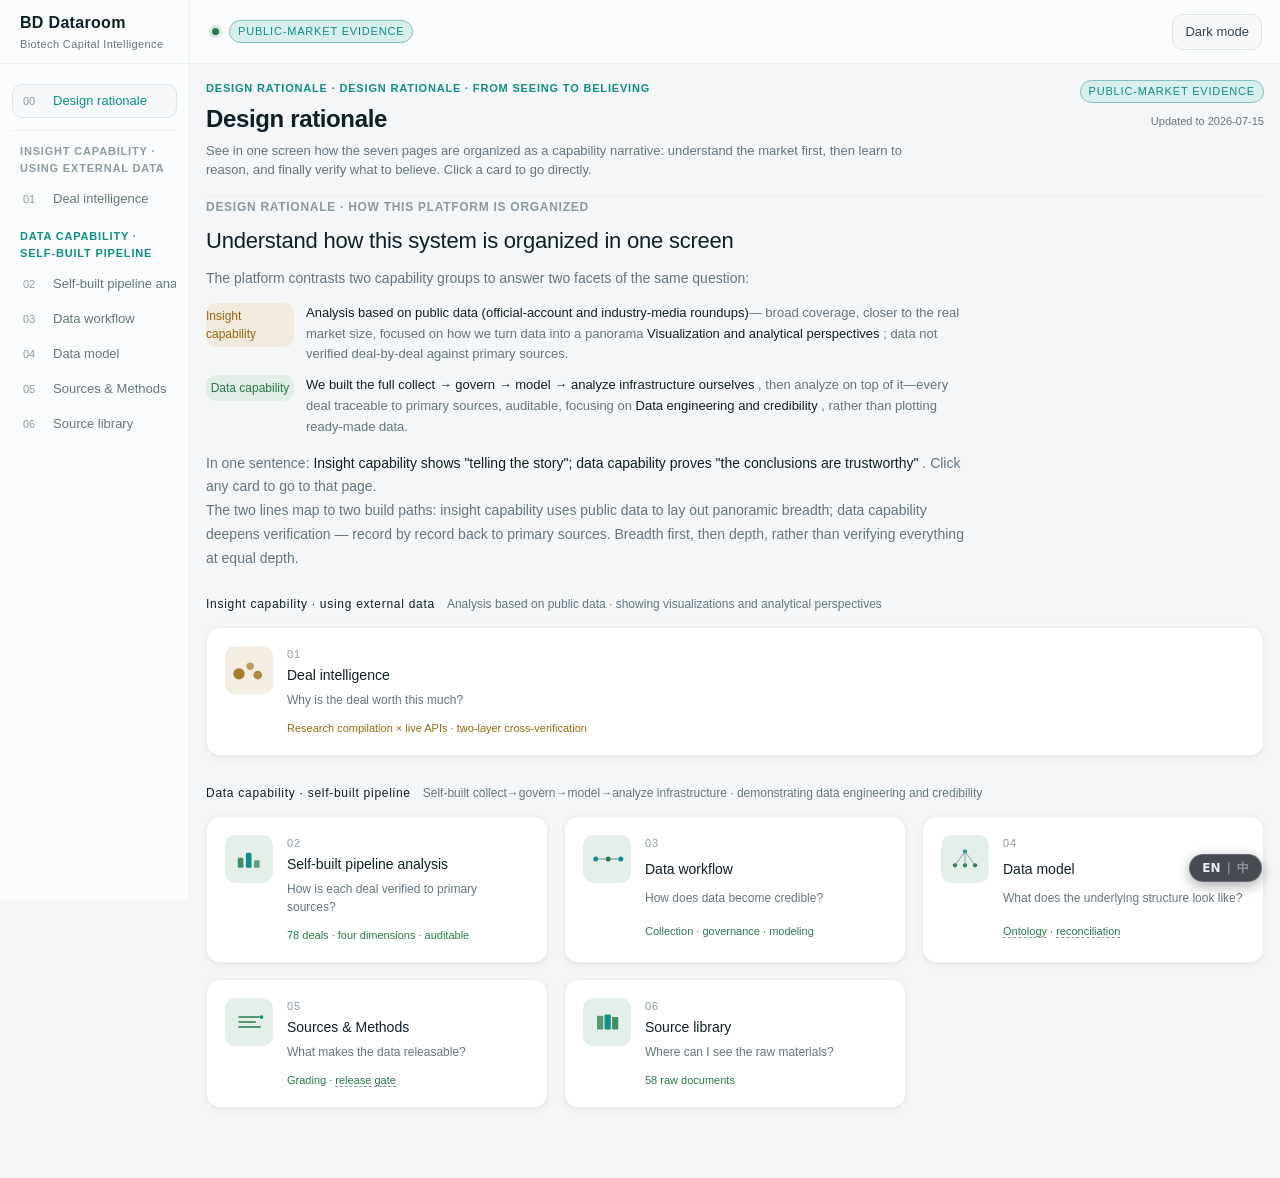
==== commit 9063d0b0: "i18n: v2/index.html bilingual EN/ZH" ====
--- a/v2/index.html
+++ b/v2/index.html
@@ -1,6 +1,7 @@
 <!DOCTYPE html>
 <html lang="zh-CN" data-theme="light">
 <head>
+<script>(function(){try{if((localStorage.getItem('bd-lang')||'en')==='en'){document.documentElement.classList.add('bd-boot');var s=document.createElement('style');s.id='bd-boot-style';s.textContent='html.bd-boot body{visibility:hidden!important}';document.head.appendChild(s);}}catch(e){}})();</script>
   <meta charset="UTF-8">
   <meta name="viewport" content="width=device-width, initial-scale=1.0">
   <meta name="color-scheme" content="dark light">
@@ -5169,6 +5170,18 @@
 .glossary-term:hover,
 .glossary-term:focus-visible,
 .glossary-term.is-open { border-bottom-color: var(--cyan); outline: none; }
+
+/* ===== 终检体验修复：移动端横向滚动渐隐提示 + 关键触控目标加高 ===== */
+@media (max-width: 760px) {
+  .lp-scroll, .compact-table-wrap, .evidence-table-wrap, .vr-table-wrap,
+  .lineage-scroll, .odag-scroll, .mw-deal-table-wrap, .matrix-scroll {
+    -webkit-mask-image: linear-gradient(to right, #000 90%, transparent 100%);
+    mask-image: linear-gradient(to right, #000 90%, transparent 100%);
+  }
+  .lib-open, .lib-deal-link { display: inline-block; padding: 7px 2px; }
+  .table-link, .profile-link { padding: 6px 4px; }
+}
+
 .glossary-term::after {
   content: attr(data-glossary);
   position: absolute;
@@ -6533,7 +6546,7 @@
             <span class="seg-contingent" style="width:${seg.ct.toFixed(1)}%"></span>
           </span>
           <span class="structure-ratio">${hasSeg ? (hasRatio ? `${(row.median_upfront_ratio * 100).toFixed(0)}%` : '未披露') : '无可比'}</span>
-          <span class="structure-meta"><span class="coverage-dot" data-coverage="${coverage >= 0.75 ? 'high' : coverage >= 0.4 ? 'mid' : 'low'}"></span>${row.comparable_count} / ${row.count} 可比 · 中位 ${formatMoney(row.median_total)}${royaltyBadge}</span>
+          <span class="structure-meta"><span class="coverage-dot" data-coverage="${coverage >= 0.75 ? 'high' : coverage >= 0.4 ? 'mid' : 'low'}"></span>${row.comparable_count} / ${row.count} 可比 · ${row.total_is_mean ? '均值' : '中位'} ${formatMoney(row.median_total)}${royaltyBadge}</span>
         </button>`;
     }).join('');
     return `
@@ -6750,6 +6763,12 @@
     { id: 'MW-135', date: '2026-04', seller: 'Tubulis', buyer: '吉利德', asset: 'TUB-040', target: 'NaPi2b', modality: 'ADC', origin: 'Europe', region: 'United States', upfront: 3.15, total: 5.0, type: 'M_AND_A', source: 'Gilead 公告（含里程碑）' },
     { id: 'MW-136', date: '2026-04', seller: 'Kelonia', buyer: '礼来', asset: 'KLN-1010 体内 CAR-T', target: 'BCMA', modality: 'in-vivo CAR-T', origin: 'United States', region: 'United States', upfront: 3.25, total: 7.0, type: 'M_AND_A', source: 'Fierce Biotech（含里程碑）' },
     { id: 'MW-137', date: '2026-02', seller: '35Pharma', buyer: 'GSK', asset: 'HS235', target: 'Activin 通路（PAH）', modality: '融合蛋白', origin: 'United States', region: 'Europe', upfront: 0.95, total: 0.95, type: 'M_AND_A', source: 'GSK 公告' },
+    { id: 'MW-138', date: '2023-10', seller: '第一三共', buyer: '默沙东', asset: '3 个 ADC（patritumab deruxtecan 等）', target: 'HER3/TROP2/B7-H3', modality: 'ADC', origin: 'Japan', region: 'Japan', upfront: 4.0, total: 22.0, type: 'LICENSE', source: 'HealthCap / 公司公告' },
+    { id: 'MW-139', date: '2024-12', seller: 'Catalent', buyer: 'Novo Holdings', asset: 'CDMO 整体（GLP-1 产能）', target: '—', modality: '其他', origin: 'United States', region: 'United States', upfront: 16.5, total: 16.5, type: 'M_AND_A', source: 'Novo Holdings 公告' },
+    { id: 'MW-140', date: '2025-09', seller: 'Zealand Pharma', buyer: '罗氏', asset: 'petrelintide（amylin 类似物）', target: 'Amylin', modality: '多肽', origin: 'Denmark', region: 'Europe', upfront: 1.65, total: 5.3, type: 'LICENSE', source: 'Clarivate / 公司公告' },
+    { id: 'MW-141', date: '2026-02', seller: 'Nuvalent', buyer: 'GSK', asset: 'ROS1/ALK 抑制剂组合', target: 'ROS1/ALK', modality: '小分子', origin: 'United States', region: 'United States', upfront: 10.6, total: 10.6, type: 'M_AND_A', source: 'Zacks / 公司公告' },
+    { id: 'MW-142', date: '2026-03', seller: 'Apogee', buyer: '艾伯维', asset: '皮肤/炎症自免管线', target: 'IL-13 等', modality: '单抗', origin: 'United States', region: 'United States', upfront: 10.9, total: 10.9, type: 'M_AND_A', source: 'BioBucks' },
+    { id: 'MW-143', date: '2026-04', seller: 'Centessa', buyer: '礼来', asset: '食欲素受体激动剂（嗜睡症）', target: 'OX2R', modality: '小分子', origin: 'United States', region: 'United States', upfront: 6.3, total: 6.3, type: 'M_AND_A', source: 'C&EN' },
   ];
 
   // 活跃买方画像 + Serial Acquirer vs 大额买断型（Bain/Leerink 硬数据）
@@ -6772,7 +6791,7 @@
 
   // 热门靶点（按近 5 年 BD 热度）
   const targets = [
-    { target: 'PD-1 x VEGF', deals: 6, note: '三生×辉瑞 / BioNTech×BMS / 荣昌×艾伯维', modality: '双抗' },
+    { target: 'PD-1 x VEGF', deals: 6, note: '近 5 年热度样本（全市场口径 12 笔见「交易情报」页）：三生×辉瑞 / BioNTech×BMS / 荣昌×艾伯维', modality: '双抗' },
     { target: 'GLP-1 / GIP / GCG', deals: 6, note: '联邦×诺和 / 翰森×再生元 / 石药×AZ', modality: 'GLP-1/多肽' },
     { target: 'Claudin18.2', deals: 5, note: '康诺亚×AZ / 信诺维×安斯泰来 / 科伦×默沙东', modality: 'ADC' },
     { target: 'HER2 / HER3 / B7-H3', deals: 5, note: '映恩×BioNTech / 三款 ADC 打包×默沙东', modality: 'ADC' },
@@ -6840,6 +6859,7 @@
         count: a.china_lic_count,
         comparable_count: a.china_lic_count,
         median_total: a.china_lic_value * 1000 / a.china_lic_count,
+        total_is_mean: true,
         median_upfront: a.china_lic_value * 1000 / a.china_lic_count * up,
         median_upfront_ratio: up,
         median_upfront_seg: up,
@@ -7172,111 +7192,6 @@
     </section>`;
   }
 
-  function signalStateLabel(signal) {
-    if (signal.release_state === 'BLOCKED') return '阻断';
-    if (signal.release_state === 'WATCH') return '观察';
-    return '可用';
-  }
-
-  function renderSignalInbox(activeSignal) {
-    // 边界声明（dimension=BOUNDARY）不是可行动的分析信号，而是"系统不能回答什么"的诚实约束。
-    // 它不该与分析信号平级混排、更不该置顶——拆出为顶部背景约束条，信号列表只留可决策的分析信号。
-    const actionSignals = signals.filter(signal => signal.dimension !== 'BOUNDARY');
-    const boundarySignals = signals.filter(signal => signal.dimension === 'BOUNDARY');
-    const boundaryBanner = boundarySignals.map(signal => `<button type="button" class="boundary-note${signal.id === (activeSignal && activeSignal.id) ? ' is-selected' : ''}" data-select-signal="${signal.id}" aria-label="分析边界：${C.escapeHtml(signal.title)}">
-        <span class="boundary-flag">分析边界</span>
-        <span class="boundary-copy"><strong>${C.escapeHtml(signal.title)}</strong><small>${C.escapeHtml(signal.inference)}</small></span>
-        <span class="boundary-state">${signalStateLabel(signal)}</span>
-      </button>`).join('');
-    return `<section class="signal-inbox" id="signal-inbox" aria-labelledby="signal-inbox-title">
-      <header><div><span class="eyebrow">AI 主动洞察 · 证据编排 · EVIDENCE-ORCHESTRATED</span><h2 id="signal-inbox-title">AI 信号</h2><p class="signal-lead">点击信号，整页切换为该主题的结构化 Thesis；AI 负责证据编排，不改变 ${glossary('release gate')}。</p></div><span class="signal-count">${actionSignals.length}</span></header>
-      ${boundaryBanner ? `<div class="boundary-band" aria-label="分析边界约束">${boundaryBanner}</div>` : ''}
-      <div class="signal-list-label">可行动分析信号</div>
-      <div class="signal-list signal-list-row">${actionSignals.map((signal, index) => `<button type="button" class="signal-card${signal.id === (activeSignal && activeSignal.id) ? ' is-selected' : ''}" data-select-signal="${signal.id}">
-        <span class="signal-rank">${String(index + 1).padStart(2, '0')}</span>
-        <span class="signal-copy"><strong>${C.escapeHtml(signal.title)}</strong><span>${C.escapeHtml(signal.fact)}</span><small>${signal.release_level} · ${C.escapeHtml(signal.coverage)} · 更新 ${C.escapeHtml(signal.freshness)}</small></span>
-        <span class="signal-state state-${signal.release_state.toLowerCase()}">${signalStateLabel(signal)}</span>
-      </button>`).join('')}</div>
-    </section>`;
-  }
-
-  // 样本内可发布占比：把"能诚实发布的"(样本内结构占比)与"不能发布的"(全球份额)并置，
-  // 让边界从纯免责声明升级为"这是我能给的 + 这是我不能给的"。
-  function renderDisclosedShare(b) {
-    const bars = b.rows.map(r => `<div class="dshare-row">
-      <span class="dshare-key">${C.escapeHtml(r.key)}</span>
-      <span class="dshare-track"><span class="dshare-fill" style="width:${r.pct}%"></span></span>
-      <span class="dshare-val">${r.count} 笔 · ${r.pct}%</span>
-    </div>`).join('');
-    return `<article class="disclosed-share-block">
-      <span>能诚实发布的 · 样本内结构占比</span>
-      <strong>分母 = ${C.escapeHtml(b.denominator_label)}（可逐笔追溯），非全球普查。</strong>
-      <div class="dshare-list">${bars}</div>
-      <div class="dshare-split">
-        <div class="dshare-can"><b>可发布</b><small>样本内占比（我这批交易里 X 占多少）</small></div>
-        <div class="dshare-cannot"><b>不可发布</b><small>全球市场份额 / 同比（需全球分母，当前 Blocked）</small></div>
-      </div>
-      <small class="dshare-note">${C.escapeHtml(b.note)}</small>
-    </article>`;
-  }
-
-  // 第三方引用口径的市场定位：用公开可引用的行业口径(医药魔方 NextPharma 等)作分母,
-  // 回答"样本在该口径下覆盖率/定位", 明确标注来源+口径边界+误差, 把边界从 Blocked 变为有产出。
-  function renderReferencedMarket(rm) {
-    const rows = rm.benchmarks.map(b => `<div class="refmkt-row">
-      <div class="refmkt-scope"><strong>${C.escapeHtml(b.scope)}</strong><span class="refmkt-src">来源：${C.escapeHtml(b.source_name)}（${C.escapeHtml(b.via)}，${C.escapeHtml(b.source_discovery_id)}）</span></div>
-      <div class="refmkt-nums">
-        <span class="refmkt-cell"><b>${C.escapeHtml(b.denominator_label)}</b><small>引用口径分母</small></span>
-        <span class="refmkt-cell"><b>${b.our_sample} 笔</b><small>我方样本命中</small></span>
-        <span class="refmkt-cell refmkt-pct"><b>${b.coverage_pct}%</b><small>样本覆盖率(估算)</small></span>
-      </div>
-    </div>`).join('');
-    return `<article class="referenced-market-block">
-      <span>基于第三方引用口径的市场定位 · 可引用但带误差</span>
-      <strong>我们没有商业库授权，改用公开可引用的行业口径作分母，回答样本在市场中的位置。</strong>
-      <div class="refmkt-list">${rows}</div>
-      <small class="refmkt-method">${C.escapeHtml(rm.method)}</small>
-      <small class="refmkt-error"><b>数据源限制与误差：</b>${C.escapeHtml(rm.error_note)}</small>
-    </article>`;
-  }
-
-  function renderDecisionDock() {
-    const signal = signals.find(item => item.id === state.selectedSignal);
-    if (!state.decisionDockOpen || !signal) {
-      // 未选信号时不渲染冗余触发钮（信号卡本身即入口）；选了信号但收起时给一个重新展开入口
-      if (!state.selectedSignal) return '';
-      return `<button type="button" class="decision-dock-trigger" id="decisionDockTrigger">展开决策坞 · 事实 → 行动</button>`;
-    }
-    const hasEvidence = signal.evidence_deal_ids && signal.evidence_deal_ids.length;
-    // 带第三方引用口径的市场定位信号：用"事实 / 定位口径 / 影响 / 下一步"叙事，
-    // 不再是"缺口 / 解锁条件"的免责声明——因为已用医药魔方等权威口径把年度趋势答出来了。
-    const hasMarketContext = signal.referenced_market && signal.referenced_market.available;
-    const eyebrow = hasMarketContext ? '市场定位 · MARKET POSITIONING · 第三方口径' : '交易到退出 · CAPITAL-TO-EXIT';
-    const dockClass = hasMarketContext ? 'decision-dock is-market' : 'decision-dock';
-    if (hasMarketContext) {
-      return `<section class="${dockClass}" id="decision-dock" aria-labelledby="decision-dock-title">
-        <header><div><span class="eyebrow">${eyebrow}</span><h2 id="decision-dock-title">市场定位 · ${C.escapeHtml(signal.title)}</h2></div><button type="button" class="quiet-button" id="closeDecisionDock">收起</button></header>
-        <div class="decision-spine">
-          <article><span>01 · 已答口径</span><strong>${C.escapeHtml(signal.fact)}</strong></article>
-          ${signal.disclosed_breakdown ? renderDisclosedShare(signal.disclosed_breakdown) : ''}
-          ${signal.referenced_market && signal.referenced_market.available ? renderReferencedMarket(signal.referenced_market) : ''}
-          <article><span>02 · 对决策的影响</span><strong>${C.escapeHtml(signal.inference)}</strong><small>反方：${C.escapeHtml(signal.counter_thesis)}</small></article>
-          <article><span>03 · 口径限制与未知</span><strong>覆盖率为定位性估算，非精确市场份额。</strong><small>未知：${C.escapeHtml(signal.unknowns.join('；'))}</small></article>
-          <article><span>04 · 下一步</span><strong>${C.escapeHtml(signal.action)}</strong></article>
-        </div>
-      </section>`;
-    }
-    return `<section class="${dockClass}" id="decision-dock" aria-labelledby="decision-dock-title">
-      <header><div><span class="eyebrow">${eyebrow}</span><h2 id="decision-dock-title">决策坞 · ${C.escapeHtml(signal.title)}</h2></div><button type="button" class="quiet-button" id="closeDecisionDock">收起</button></header>
-      <div class="decision-spine">
-        <article><span>01 · 历史事实</span><strong>${C.escapeHtml(signal.fact)}</strong>${hasEvidence ? `<button type="button" id="openSignalEvidence">查看 ${signal.evidence_deal_ids.length} 笔证据</button>` : '<small class="dock-no-evidence">此信号无披露交易证据</small>'}</article>
-        <article><span>02 · 投资解释</span><strong>${C.escapeHtml(signal.inference)}</strong><small>反方：${C.escapeHtml(signal.counter_thesis)}</small></article>
-        <article><span>03 · 12–36M 条件情景</span><strong>只在可验证触发条件下形成 Bull / Base / Bear，不给未经校准的单点概率。</strong><small>未知：${C.escapeHtml(signal.unknowns.join('；'))}</small></article>
-        <article><span>04 · 资产行动</span><strong>${C.escapeHtml(signal.action)}</strong><button type="button" id="openFullThesis">打开完整 Thesis</button></article>
-      </div>
-    </section>`;
-  }
-
   function renderConviction(result) {
     if (!result.conviction) return '';
     return `<div class="conviction-grid" aria-label="可拆解 Conviction">${result.conviction.map(item => `<article>
@@ -7327,6 +7242,10 @@
     '本体': '本体：把交易、资产、靶点、条款、来源等实体及其关系结构化的模型，是“底层数据如何变成结论”的骨架。',
     'ADC': 'ADC（抗体偶联药物）：把细胞毒药物用连接子挂到抗体上、精准递送到肿瘤细胞的一类技术模态。',
     'Direct Comp': '直接可比：模态、靶点、阶段等关键维度足够接近、可用于估值锚定的同类交易。',
+    'LOE': 'LOE（专利独占期丧失）：原研药专利到期、仿制药进场导致的收入悬崖，是大药企外部补管线的主要动因。',
+    'NewCo': 'NewCo（为交易新设的海外公司）：卖方把资产注入新设公司，买方以股权 + 里程碑锁定权益的新型交易结构。',
+    'headline potential': 'headline potential（公告名义总额）：含或有里程碑的公告上限金额，不等于确定会付的钱。',
+    'POC': 'POC（概念验证）：药物在人体中首次证明机制有效的关键临床节点，通常是交易的定价分水岭。',
   };
   function glossary(term, label) {
     const def = GLOSSARY[term];
@@ -7393,132 +7312,6 @@
       </section>
       ${groups.map(groupBlock).join('')}
       <p class="sr-only" id="app-live-region" aria-live="polite">已显示设计思路，七个页面按洞察能力与数据能力两组组织。</p>`;
-  }
-
-  function renderSystemGuide() {
-    // 首页系统导读条：给合伙人一条“看见→看懂·敢用→相信”的阅读主线，
-    // 说明七个页面怎么串、各自回答什么，消除“为什么突然有个 AI 页”的困惑。
-    const stages = [
-      { n: '1', kicker: '看见 · SEE', tone: 'insight', title: '市场长什么样', body: '先用外部宽口径全景给全局感，看清近 5 年买方、结构、模态与地域的大势。', page: '01 交易情报（Deal Intelligence）' },
-      { n: '2', kicker: '看懂 · 敢用 · REASON', tone: 'thesis', title: '异常怎么变成判断', body: '数据全 ≠ 能直接下结论。同一页的「启示」区把异常信号编排成可审计的推理结构——事实 / 推断 / 反方 / 未知 / 行动五格分离，不替你拍板、也不乱编。', page: '01 交易情报 · ⑤ 启示' },
-      { n: '3', kicker: '相信 · TRUST', tone: 'data', title: '凭什么信这些数', body: '自建管道逐笔回一手来源核实、可追溯可审计；再往下是采集、治理、建模、来源的全链路底座。', page: '02 自建管线分析 → 03–06 数据底座' },
-    ];
-    const steps = stages.map(s => `<article class="guide-step guide-${s.tone}">
-        <header><span class="guide-num">${s.n}</span><span class="guide-kicker">${s.kicker}</span></header>
-        <strong>${s.title}</strong>
-        <p>${s.body}</p>
-        <footer>${s.page}</footer>
-      </article>`).join('<span class="guide-arrow" aria-hidden="true">→</span>');
-    return `<details class="system-guide" open>
-      <summary><span class="guide-eyebrow">这个系统怎么读 · HOW TO READ</span><span class="guide-summary-line">三步看懂：看见市场 → 看懂并敢用 → 凭什么相信</span></summary>
-      <div class="guide-flow">${steps}</div>
-      <p class="guide-note">两组导航按“能力”组织：<strong>洞察能力</strong>展示把外部数据讲成全景的可视化力，<strong>数据能力</strong>展示自建管道的可信度与工程力。二者刻意对照，不是重复。</p>
-    </details>`;
-  }
-
-  function renderThesisIntro() {
-    // AI Thesis 说明卡：把隐含在交互里的分析范式显性化，
-    // 让合伙人不点交互也能 get 到“这不是套壳 GPT，是可审计推理”。
-    const pillars = [
-      { title: '从信号进入', body: '不给现成结论，从异常信号出发，让判断由你主导。' },
-      { title: glossary('证据门控'), body: `没有已验证可比 cohort 就拒绝生成（${glossary('BLOCKED')}），绝不硬编一个像样的答案。` },
-      { title: '五格分离 + 显式留白', body: '事实 / 推断 / 反方假设 / 未知 / 行动分开摆，未解锁的私有能力如实标注。' },
-    ];
-    const cards = pillars.map(p => `<article class="thesis-pillar"><strong>${p.title}</strong><p>${p.body}</p></article>`).join('');
-    return `<section class="thesis-intro" aria-label="AI Thesis 说明">
-      <div class="thesis-intro-lead">
-        <span class="guide-eyebrow">这一页体现什么 · WHAT THIS SHOWS</span>
-        <h2>不是“AI 替你下结论”，而是“AI 把证据编排成可审计的推理”</h2>
-        <p>前面的数据回答“市场什么样”，但要从一个异常推理出投资判断，需要一层把证据结构化、又守住诚实底线的能力。这就是 AI Thesis 想展示的差异化——区别于直接吐结论的套壳 GPT。</p>
-      </div>
-      <div class="thesis-pillars">${cards}</div>
-    </section>`;
-  }
-
-  function renderMarketWide() {
-    if (!MW) return '<p class="empty-state">全面版数据模块未加载。</p>';
-    const hl = MW.headline();
-    const buyers = MW.buyerActivity().map(row => ({ ...row, segment: MW.buyerSegment(row.buyer) }));
-    const pulse = MW.structurePulse();
-    const matrix = MW.modalityYearMatrixForChart();
-    const flows = MW.originFlowsForChart();
-    const fmtB = v => (v === null || v === undefined) ? '未披露' : (v >= 1 ? '$' + (Number.isInteger(v) ? v : v.toFixed(1)) + 'B' : '$' + Math.round(v * 1000) + 'M');
-    const dealRows = MW.deals.slice().sort((a, b) => (b.total || 0) - (a.total || 0)).slice(0, 16).map(d => `<tr>
-        <td>${C.escapeHtml(d.date)}</td>
-        <td><strong>${C.escapeHtml(d.seller)}</strong> → ${C.escapeHtml(d.buyer)}</td>
-        <td>${C.escapeHtml(d.target)}<span class="mw-modality">${C.escapeHtml(d.modality)}</span></td>
-        <td><span class="tag ${d.type === 'M_AND_A' ? 'tag-type' : 'tag-stage'}">${d.type === 'M_AND_A' ? 'M&amp;A' : 'Licensing'}</span></td>
-        <td class="numeric">${fmtB(d.upfront)}</td>
-        <td class="numeric">${fmtB(d.total)}</td>
-        <td class="mw-source">${C.escapeHtml(d.source)}</td>
-      </tr>`).join('');
-    const targetRows = MW.targets.map((t, i) => `<li><span>${i + 1}</span><strong>${C.escapeHtml(t.target)}</strong><em>${t.deals} 笔</em><small>${C.escapeHtml(t.note)}</small></li>`).join('');
-    const archetypeCards = MW.buyerArchetypes.map(a => `<article class="mw-archetype tone-${a.tone}">
-        <header><strong>${C.escapeHtml(a.archetype)}</strong><b class="mw-tsr">${C.escapeHtml(a.tsr)}<small>5Y TSR</small></b></header>
-        <p>${C.escapeHtml(a.desc)}</p>
-        <div class="mw-examples">${a.examples.map(e => `<span>${C.escapeHtml(e)}</span>`).join('')}</div>
-        <footer>来源 · ${C.escapeHtml(a.source)}</footer>
-      </article>`).join('');
-    return `
-      <section class="mw-demo-banner" role="note" aria-label="数据诚实边界">
-        <span class="mw-flag">公开口径汇编 · DEMO</span>
-        <p><strong>本页是「洞察能力」的展示：</strong>数据来自微信公众号与公开行业媒体盘点文章的汇编（医药魔方 NextPharma、动脉网、药智、Clarivate、EY、IQVIA、Bain 等），追求覆盖广度、更接近真实市场规模，用来呈现可视化与分析视角；<strong>未逐笔回一手来源核实、与数据管线解耦</strong>，存在口径差异与误差，仅供 demo。想看每笔可回溯、可审计的严谨版，见「数据能力」组的「自建管线分析」页。</p>
-      </section>
-      <section class="market-regime-band" aria-label="全面版规模概览">
-        <div>
-          <div class="regime-kicker"><span class="scope-badge scope-referenced">公开口径</span><span class="status-label status-referenced">近 5 年全景 · 广度优先</span></div>
-          <h2>近 5 年（2021–2026）全球医药 BD 与 M&amp;A 全面全景（公开口径汇编）</h2>
-          <p>汇编 ${hl.total_deals} 笔代表性交易 + 逐年市场口径；覆盖中国出海、全球并购、模态与靶点流向、资产地域走廊四个维度。2025 年中国 license-out 达 ${hl.china_lic_2025_count} 笔 / $${hl.china_lic_2025_value.toFixed(0)}B，金额约占全球 ${hl.china_share_2025}%（医药魔方 / Clarivate 口径）。</p>
-        </div>
-        <dl class="regime-metrics">
-          <div><dt>汇编交易</dt><dd>${hl.total_deals}<small class="metric-split">代表性案例</small></dd></div>
-          <div><dt>2025 中国出海</dt><dd>${hl.china_lic_2025_count}<small class="metric-split">$${hl.china_lic_2025_value.toFixed(0)}B headline</small></dd></div>
-          <div><dt>中国份额</dt><dd>${hl.china_share_2025}%<small class="metric-split">占全球 BD 金额</small></dd></div>
-          <div><dt>数据源</dt><dd>${MW.sources.length}<small class="metric-split">公开渠道</small></dd></div>
-        </dl>
-      </section>
-      <div class="landscape-layout">
-        <article class="intel-panel intel-panel-hero" id="mw-buyer-panel">
-          ${renderPanelHeading('01', '买方活跃度（广度版）', buyers[0] ? `${buyers[0].buyer} 出现 ${buyers[0].deals} 次；气泡大小＝已披露首付款，颜色＝买方国别与类型。右上为高频大额买手。` : '', 'Public compilation')}
-          <div class="hero-split">
-            <div class="hero-chart">${C.renderBuyerScatter(buyers, null)}</div>
-            <div class="hero-table mw-archetypes">
-              <h3 class="mw-sub-title">连续收购者 vs 超大并购型 · 股东回报对比</h3>
-              ${archetypeCards}
-            </div>
-          </div>
-        </article>
-        <article class="intel-panel intel-panel-wide" id="mw-modality-panel">
-          ${renderPanelHeading('03', '模态与靶点流向', `资金从传统技术流向前沿模态：${glossary('ADC')} → 双抗/多抗 → GLP-1、siRNA、TCE。颜色越深＝该模态该年越热。`, 'Count · not share')}
-          <div class="modality-split">
-            <div class="modality-matrix-col">${C.renderModalityMatrix(matrix, null)}</div>
-            <div class="modality-target-col panel-subsection"><h3>近 5 年热门靶点 Top 5</h3><ol class="target-list mw-target-list">${targetRows}</ol></div>
-          </div>
-        </article>
-        <section class="intelligence-grid intelligence-grid-duo" aria-label="交易结构与资产地域">
-          <article class="intel-panel dimension-structure" id="mw-structure-panel">
-            ${renderPanelHeading('02', '交易结构演变', `中国出海 ${glossary('Upfront')} 中位占比逐年走低（14%→6.5%），买方越来越 milestone-heavy、风险共担。`, 'Licensing')}
-            ${C.renderStructurePulse(pulse)}
-          </article>
-          <article class="intel-panel" id="mw-origin-panel">
-            ${renderPanelHeading('04', '资产地域流向', '中国 → 美国是最大走廊；不用世界地图飞线，按来源地→买方区排序。', 'Asset origin')}
-            ${C.renderOriginFlows(flows, null)}
-            <p class="chart-note">China-out 占全球 out-licensing 比例从 2020 约 5% 升至 2025 H1 约 32%（Clarivate 口径）。</p>
-          </article>
-        </section>
-      </div>
-      <section class="mw-deal-table-section" aria-label="代表性交易汇编">
-        <header><span class="eyebrow">代表性交易汇编 · TOP DEALS（按总额）</span><h2>近 5 年代表性交易（每笔标注公开来源）</h2></header>
-        <div class="mw-deal-table-wrap"><table class="compact-table mw-deal-table">
-          <thead><tr><th>时间</th><th>卖方 → 买方</th><th>靶点 / 模态</th><th>类型</th><th class="numeric">首付</th><th class="numeric">总额</th><th>来源</th></tr></thead>
-          <tbody>${dealRows}</tbody>
-        </table></div>
-      </section>
-      <footer class="landscape-boundary-note" aria-label="数据边界">
-        <span class="boundary-flag">公开口径</span>
-        <p><strong>本页为 demo 汇编，不作为可发布的权威市场份额。</strong>数据源：${MW.sources.join(' · ')}。逐笔一手核实、可追溯的正式口径见「自建管线分析」页。</p>
-      </footer>
-      <p class="sr-only" id="app-live-region" aria-live="polite">已显示市场全景（外部数据 · 公开口径汇编 demo）。</p>`;
   }
 
   function renderLandscape() {
@@ -7634,60 +7427,6 @@
       </section>`;
   }
 
-  function renderThesis() {
-    // 阅读优先重构：合伙人打开即读完整内容，交互只是可选深化
-    const actionSignals = signals.filter(item => item.dimension !== 'BOUNDARY');
-    // 未选信号时默认展开第一个可行动信号（仅展示层联动，不改 URL 状态）
-    const activeSignal = signals.find(item => item.id === state.selectedSignal) || actionSignals.find(item => signalThesisQuery(item)) || actionSignals[0] || null;
-    const effectiveQuery = state.selectedSignal
-      ? state.thesisQuery
-      : ((activeSignal && signalThesisQuery(activeSignal)) || state.thesisQuery);
-    const result = M.buildThesisWorkspace(effectiveQuery, T);
-    const blocked = result.status === 'BLOCKED_NO_VERIFIED_COHORT';
-    // 带第三方引用口径的信号：把「可发布/不可发布」与「市场定位」并入证据区，不再开决策坞
-    const hasMarketCtx = activeSignal && activeSignal.referenced_market && activeSignal.referenced_market.available;
-    const marketCtxBlocks = hasMarketCtx
-      ? `${activeSignal.disclosed_breakdown ? renderDisclosedShare(activeSignal.disclosed_breakdown) : ''}${renderReferencedMarket(activeSignal.referenced_market)}`
-      : '';
-    return `
-      <details class="thesis-intro-fold">
-        <summary><span>这一页怎么看</span><small>AI 把证据编排成可审计的推理：选题 → 看答案 → 查证据，三步读完</small></summary>
-        <div class="thesis-intro-fold-body">
-          <p><b>从信号进入</b>——不给现成结论，从异常信号出发；<b>${glossary('证据门控')}</b>——没有已验证可比 cohort 就拒绝生成（${glossary('BLOCKED')}），绝不硬编一个像样的答案；<b>五格分离 + 显式留白</b>——事实 / 推断 / 反方假设 / 未知 / 行动分开摆，未解锁的私有能力如实标注。</p>
-        </div>
-      </details>
-      ${renderSignalInbox(activeSignal)}
-      <div class="thesis-presets-row"><span class="query-presets-label">换个主题看看</span><button type="button" data-thesis-preset="BNT327">BNT327</button><button type="button" data-thesis-preset="ADC">ADC</button><button type="button" data-thesis-preset="China-originated">China-originated</button></div>
-
-      <section class="thesis-result" id="thesis-workspace" aria-label="当前主题的结构化 Thesis">
-        <div class="thesis-zone-head"><span class="step-tag">② 当前 Thesis · 答案</span><span class="thesis-topic">主题 · ${C.escapeHtml(effectiveQuery)}</span></div>
-        <section class="thesis-hero ${blocked ? 'is-blocked' : ''}">
-          <div><span class="status-label ${blocked ? 'status-blocked' : ''}">${result.status}</span><h2>${C.escapeHtml(result.title)}</h2><p>${C.escapeHtml(result.decision_thesis || '证据门槛尚未满足，当前不生成投资结论。')}</p></div>
-          <div class="thesis-scope">${scopeBadge()}<span>${result.release_level}</span></div>
-        </section>
-        ${renderConviction(result)}
-      </section>
-
-      <section class="thesis-evidence-flow" aria-label="证据与推理">
-        <div class="thesis-zone-head"><span class="step-tag">③ 证据与推理 · 凭什么这么说</span></div>
-        ${marketCtxBlocks ? `<div class="thesis-market-ctx">${marketCtxBlocks}</div>` : ''}
-        ${renderThesisComparables(result)}
-        <section class="reasoning-grid" aria-label="结构化 Thesis">
-          <article class="reasoning-card fact"><span>Fact / 已验证事实</span><p>${C.escapeHtml(result.fact)}</p></article>
-          <article class="reasoning-card inference"><span>Inference / 投资解释</span><p>${C.escapeHtml(result.inference)}</p></article>
-          <article class="reasoning-card counter"><span>Counter-thesis / 反方假设</span><p>${C.escapeHtml(result.counter_thesis)}</p></article>
-          <article class="reasoning-card unknown"><span>Unknown / 未知项</span><ul>${result.unknowns.map(item => `<li>${C.escapeHtml(item)}</li>`).join('')}</ul></article>
-          <article class="reasoning-card action"><span>Action / 建议行动</span><ol>${result.actions.map(item => `<li>${C.escapeHtml(item)}</li>`).join('')}</ol></article>
-        </section>
-        ${result.scenarios.length ? `<section class="scenario-section"><header><span class="eyebrow">12–36 MONTHS · CONDITIONAL, NOT FORECAST</span><h2>Bull / Base / Bear 条件情景</h2></header><div class="scenario-grid">${result.scenarios.map(scenario => `<article><strong>${scenario.name}</strong><p>${C.escapeHtml(scenario.condition)}</p><span>领先指标 · ${C.escapeHtml(scenario.indicator)}</span><small>失效条件 · ${C.escapeHtml(scenario.invalidation)}</small></article>`).join('')}</div></section>` : ''}
-        ${renderBuyerShortlist(result)}
-        <section class="private-context-lock"><div><span class="scope-badge scope-private">Private</span><h2>基金私有上下文（Private Fund Context）未解锁</h2><p>接入基金 Pipeline、CRM、Mandate 与关系数据后，才显示 Potential Strategic Buyers、Portfolio Fit 和 Buyer Whitespace。</p></div><span>受数据范围限制 · LOCKED BY DATA SCOPE</span></section>
-      </section>
-      ${blocked ? `<section class="verification-queue"><h2>下一步核验 · Next verification</h2><ol>${result.next_verification.map(item => `<li>${C.escapeHtml(item)}</li>`).join('')}</ol></section>` : ''}
-      ${renderEvidenceDrawer()}
-      <p class="sr-only" id="app-live-region" aria-live="polite">已进入 AI Thesis 工作区。</p>`;
-  }
-
   function ontologyGraphType(entityId) {
     // 三个子图谱着色：药物研发 / 机构关系 / 证据溯源
     const drug = ['E-06', 'E-07', 'E-17', 'E-11', 'E-19']; // Asset/Target/Modality/Trial/DealAsset
@@ -8511,8 +8250,6 @@
       return window.LivePulse ? window.LivePulse.render() : '<p class="empty-state">交易情报模块未加载。</p>';
     }
     if (state.view === 'overview') return renderOverview();
-    if (state.view === 'marketwide') return renderMarketWide();
-    if (state.view === 'thesis') return renderThesis();
     if (state.view === 'pipeline') return renderPipeline();
     if (state.view === 'foundation') return renderFoundation();
     if (state.view === 'library') return renderLibrary();
@@ -8649,8 +8386,8 @@
         const patch = {
           view: 'thesis',
           selectedSignal: button.dataset.selectSignal,
-          decisionDockOpen: false,
-          scrollToId: 'thesis-workspace',
+          decisionDockOpen: true,
+          scrollToId: 'decision-dock',
         };
         const query = signalThesisQuery(signal);
         if (query) patch.thesisQuery = query;
@@ -9193,6 +8930,7 @@
     + '.ci-struct-bar i{display:block;height:100%;}'
     + '.ci-struct-labels{display:flex;flex-wrap:wrap;gap:2px 16px;margin-top:5px;}'
     + '.ci-struct-labels span{display:inline-flex;align-items:baseline;gap:6px;font-size:11px;color:var(--muted);}'
+    + '.ci-struct-labels small{font-size:10px;}'
     + '.ci-struct-labels i{width:8px;height:8px;border-radius:2px;align-self:center;flex-shrink:0;}'
     + '.ci-struct-labels b{color:var(--text-strong);font-size:11px;}'
     + '.ci-gloss{margin:2px 0 8px;font-size:11px;line-height:1.6;color:var(--muted);}'
@@ -9215,6 +8953,15 @@
     + '.ci-share-val{font-size:11.5px;color:var(--muted);white-space:nowrap;}'
     + '.ci-svg{width:100%;height:auto;display:block;}'
     + '.ci-ax{font-size:10px;fill:var(--muted);}'
+    + '.ci-sowhat{grid-column:1/-1;display:flex;gap:10px;align-items:baseline;margin:6px 0 2px;padding:10px 14px;border-left:3px solid var(--amber);border-radius:0 10px 10px 0;background:color-mix(in srgb,var(--amber) 8%,var(--surface));font-size:12.5px;line-height:1.65;color:var(--text-strong);}'
+    + '.ci-sowhat>b{flex:none;color:var(--amber);font-size:11px;font-weight:700;letter-spacing:.06em;}'
+    + '.ci-note-c{display:block;font-size:12px;font-weight:600;line-height:1.55;color:var(--text-strong);}'
+    + '.ci-note-s{display:block;margin-top:5px;}'
+    + '.ci-note-i{display:block;position:relative;padding-left:12px;font-size:11px;line-height:1.65;color:var(--muted);}'
+    + '.ci-note-i::before{content:"·";position:absolute;left:2px;}'
+    + '.ci-sowhat:where([data-theme="dark"] *){background:rgba(251,191,36,.09);}'
+    + '.ci-status{display:inline-flex;align-items:center;gap:6px;font-size:11px;font-weight:600;white-space:nowrap;}'
+    + '.ci-status i{width:8px;height:8px;border-radius:50%;flex:none;}'
     + '@media(max-width:760px){.ci-share-row{grid-template-columns:70px 1fr auto;gap:6px;}.ci-share-label{font-size:11px;}.ci-share-val{font-size:10.5px;}}'
     + '.ci-kpi{padding:13px 16px;border:1px solid var(--line-strong);border-radius:var(--radius-sm);background:var(--surface);}'
     + '.ci-kpi .k{font-size:11px;color:var(--muted);display:flex;justify-content:space-between;gap:8px;align-items:baseline;}'
@@ -9501,7 +9248,7 @@
       ],
       summary: [
         'BBB 穿梭是 CNS 交易回暖的「卖铲人」：平台型交易结构（多靶点 option + 研究合作）占 83%，单笔首付低但期权密度高。',
-        '罗氏 Brain Shuttle 与 Denali ATV 双平台进入临床 2/3 期读出密集期，AI 预测首个 POC 成功将触发 3–5 笔跟随交易，复制 ADC 在 2020 年的「平台验证→扫货」路径。',
+        '罗氏 Brain Shuttle 与 Denali ATV 双平台进入临床 2/3 期读出密集期，AI 预测首个 POC（概念验证）成功将触发 3–5 笔跟随交易，复制 ADC 在 2020 年的「平台验证→扫货」路径。',
         '当前估值尚未计入罕见病酶替代疗法外溢，属低拥挤、高期权价值的「预期差」区域。'
       ],
       anomalies: [
@@ -9769,18 +9516,105 @@
   }
 
   // C7 靶点热度表
+  /* ---------- 解读版式：结论加粗一行 + 淡色补充分条 ---------- */
+  function note2(concl, supps) {
+    var h = '<p class="lp-note"><strong class="ci-note-c">' + concl + '</strong>';
+    if (supps && supps.length) {
+      h += '<span class="ci-note-s">' + supps.map(function (x) { return '<span class="ci-note-i">' + x + '</span>'; }).join('') + '</span>';
+    }
+    return h + '</p>';
+  }
+
+  /* ---------- 交易节奏：104 笔按季度聚合（笔数堆叠柱 + 总额线） ---------- */
+  function chartTempo() {
+    var MW = window.ConvergenceMarketWide;
+    var qs = {};
+    MW.deals.forEach(function (d) {
+      var y = +d.date.slice(0, 4), mo = +d.date.slice(5, 7);
+      var key = y + 'Q' + (Math.floor((mo - 1) / 3) + 1);
+      if (!qs[key]) qs[key] = { lic: 0, ma: 0, total: 0 };
+      if (d.type === 'M_AND_A') qs[key].ma++; else qs[key].lic++;
+      qs[key].total += d.total;
+    });
+    var keys = Object.keys(qs).sort();
+    var W = 680, H = 210, PL = 30, PR = 44, PT = 24, PB = 24;
+    var cw = (W - PL - PR) / keys.length;
+    var maxN = 1, maxT = 1;
+    keys.forEach(function (k) { var q = qs[k]; maxN = Math.max(maxN, q.lic + q.ma); maxT = Math.max(maxT, q.total); });
+    function yN(n) { return H - PB - n / maxN * (H - PT - PB); }
+    function yT(t) { return H - PB - t / maxT * (H - PT - PB); }
+    var s = '<svg viewBox="0 0 ' + W + ' ' + H + '" class="ci-svg" style="width:100%;height:auto;display:block" role="img" aria-label="季度交易节奏">';
+    [0, 30, 60].forEach(function (t) {
+      s += '<line x1="' + PL + '" y1="' + yT(t) + '" x2="' + (W - PR) + '" y2="' + yT(t) + '" style="' + GRID + '"/>';
+      s += '<text x="' + (W - PR + 6) + '" y="' + (yT(t) + 3.5) + '" style="' + TICK + '">$' + t + 'B</text>';
+    });
+    var pts = [];
+    keys.forEach(function (k, i) {
+      var q = qs[k];
+      var x = PL + i * cw, bx = x + cw * 0.16, bw = cw * 0.68;
+      var yTop = yN(q.lic + q.ma), yLic = yN(q.lic);
+      s += '<rect x="' + bx.toFixed(1) + '" y="' + yLic.toFixed(1) + '" width="' + bw.toFixed(1) + '" height="' + Math.max(0, H - PB - yLic).toFixed(1) + '" fill="#2DD4BF" rx="1.5"><title>' + k + '：License ' + q.lic + ' 笔 · M&A ' + q.ma + ' 笔 · 总额 $' + q.total.toFixed(1) + 'B</title></rect>';
+      if (q.ma) s += '<rect x="' + bx.toFixed(1) + '" y="' + yTop.toFixed(1) + '" width="' + bw.toFixed(1) + '" height="' + Math.max(0, yLic - yTop).toFixed(1) + '" fill="#60A5FA" rx="1.5"/>';
+      pts.push((x + cw / 2).toFixed(1) + ',' + yT(q.total).toFixed(1));
+      if (k.slice(4) === 'Q1') {
+        s += '<text x="' + (x + cw / 2).toFixed(1) + '" y="' + (H - 8) + '" text-anchor="middle" class="ci-ax">' + k.slice(0, 4) + '</text>';
+      } else if (i === keys.length - 1) {
+        s += '<text x="' + (x + cw / 2).toFixed(1) + '" y="' + (H - 8) + '" text-anchor="middle" class="ci-ax">' + k.slice(2) + '*</text>';
+      }
+    });
+    s += '<polyline points="' + pts.join(' ') + '" fill="none" stroke="var(--amber)" stroke-width="2"/>';
+    pts.forEach(function (p) { var xy = p.split(','); s += '<circle cx="' + xy[0] + '" cy="' + xy[1] + '" r="2.2" fill="var(--amber)"/>'; });
+    // 标注 2025Q4–2026Q1 高位平台
+    var i25 = keys.indexOf('2025Q4');
+    if (i25 >= 0) {
+      var xa = PL + i25 * cw + cw / 2;
+      s += '<text x="' + Math.min(xa, W - PR - 120).toFixed(1) + '" y="14" style="font-size:10.5px;font-weight:700;fill:var(--amber)">连续两季 $56B+</text>';
+    }
+    return s + '</svg>';
+  }
+
+  /* ---------- 潜在买家扫描：LOE 悬崖 × 在华动作（定性汇编） ---------- */
+  var BUYER_SCAN = [
+    { b: '默沙东', gap: 'K 药 2028 LOE——全球最大单品悬崖（年销约 $29B）', acts: '科伦博泰 ADC 系列（2022 起多笔）、礼新 LM-299（2024）', st: '连续出手', c: '#2DD4BF' },
+    { b: 'BMS', gap: 'O 药 / Revlimid / Eliquis 2026–28 连环 LOE', acts: '百利天恒 BL-B01D1 $8.4B（2023）', st: '已重仓', c: '#2DD4BF' },
+    { b: '辉瑞', gap: 'Seagen 整合 + 依沃西类对自家肿瘤线的冲击', acts: '三生 SSGJ-707 $6.05B（2025）', st: '已重仓', c: '#2DD4BF' },
+    { b: 'GSK', gap: '呼吸 / HIV 管线换代', acts: '恒瑞 12 项目批量 $12.5B（2025）、翰森（2023）', st: '已重仓', c: '#2DD4BF' },
+    { b: 'AZ', gap: '肿瘤 + 代谢双线补强', acts: '石药、诚益 ECC5004、收购亘喜生物', st: '连续出手', c: '#60A5FA' },
+    { b: '诺华', gap: '心肾 + 小核酸平台布局', acts: '舶望 siRNA $4.2B（2024）、百济替雷利珠（2021，后退回）', st: '连续出手', c: '#60A5FA' },
+    { b: '艾伯维', gap: 'Humira 后时代自研换代中', acts: '先声 SIM0500 三抗（2025）', st: '初步出手', c: '#FBBF24' },
+    { b: '赛诺菲', gap: '免疫炎症基本盘加固', acts: '中小额多笔（信达 2022 等）', st: '初步出手', c: '#FBBF24' },
+    { b: '诺和诺德', gap: '代谢领域防御（对礼来）', acts: '联邦制药 UBT251 $2B（2025）', st: '初步出手', c: '#FBBF24' },
+    { b: '罗氏', gap: '肿瘤基本盘老化、诊断反哺慢', acts: '未见大额样本内动作', st: '观望', c: '#94A3B8' },
+    { b: '礼来', gap: 'GLP-1 自研强势、暂无悬崖', acts: '未见大额中国引进', st: '观望', c: '#94A3B8' },
+    { b: '强生', gap: '自研 + 美国并购为主', acts: '未见大额样本内动作', st: '观望', c: '#94A3B8' }
+  ];
+  function buyerScan() {
+    var rows = BUYER_SCAN.map(function (r) {
+      return '<tr><td><strong>' + esc(r.b) + '</strong></td>'
+        + '<td style="color:var(--muted);font-size:11px">' + esc(r.gap) + '</td>'
+        + '<td style="color:var(--muted);font-size:11px">' + esc(r.acts) + '</td>'
+        + '<td><span class="ci-status"><i style="background:' + r.c + '"></i>' + r.st + '</span></td></tr>';
+    }).join('');
+    return '<div class="lp-scroll"><table class="lp-tbl"><thead><tr>'
+      + '<th>买方</th><th>LOE / 战略缺口</th><th>2021–26H1 在华动作（代表交易）</th><th>状态</th>'
+      + '</tr></thead><tbody>' + rows + '</tbody></table></div>';
+  }
+
   function targetsTable() {
     var rows = TARGETS.map(function (t) {
       var color = t.heat >= 80 ? 'var(--amber)' : 'var(--cyan)';
+      var crowd = t.d >= 12 ? ['拥挤', 'var(--amber)'] : t.d >= 6 ? ['升温', 'var(--cyan)'] : ['早期', 'var(--muted)'];
       return '<tr><td><strong>' + esc(t.t) + '</strong></td><td style="color:var(--muted)">' + esc(t.m) + '</td>'
-        + '<td class="num">' + t.d + '</td><td class="num">$' + t.v + 'B</td>'
+        + '<td class="num">' + t.d + '</td>'
+        + '<td style="text-align:center"><span class="ci-status"><i style="background:' + crowd[1] + '"></i>' + crowd[0] + '</span></td>'
+        + '<td class="num">$' + t.v + 'B</td>'
         + '<td style="min-width:120px"><div class="lp-track"><div class="lp-fill" style="width:' + t.heat + '%;background:' + color + '"></div></div></td>'
         + '<td class="num" style="color:' + color + ';font-weight:700">' + t.heat + '</td>'
         + '<td style="text-align:center;color:' + (t.up ? 'var(--green)' : 'var(--muted)') + ';font-weight:700">' + (t.up ? '↑' : '→') + '</td>'
         + '<td style="color:var(--muted);font-size:11px">' + esc(t.sig) + '</td></tr>';
     }).join('');
     return '<div class="lp-scroll"><table class="lp-tbl"><thead><tr>'
-      + '<th>靶点赛道</th><th>模态</th><th style="text-align:right">交易数</th><th style="text-align:right">总价值</th>'
+      + '<th>靶点赛道</th><th>模态</th><th style="text-align:right">交易数</th><th style="text-align:center">拥挤度</th><th style="text-align:right">总价值</th>'
       + '<th>热度指数</th><th></th><th style="text-align:center">趋势</th><th>关键信号</th>'
       + '</tr></thead><tbody>' + rows + '</tbody></table></div>';
   }
@@ -9804,7 +9638,7 @@
       }).join('')
       + '<div class="ci-conf"><span>置信度</span><div class="lp-track"><div class="lp-fill" style="width:' + t.conf + '%;background:var(--violet)"></div></div>'
       + '<strong style="color:var(--violet)">' + t.conf + '%</strong></div>'
-      + '<p class="lp-note">语料来源：' + esc(t.src) + '。AI 产出为汇编层分析演示，不构成投资建议。</p>'
+      + note2('AI 产出为汇编层分析演示，不构成投资建议', ['语料来源：' + esc(t.src)])
       + '</div></div>';
     return h;
   }
@@ -9829,7 +9663,7 @@
     },
     {
       dim: '中国崛起',
-      cur: '中国资产占 MNC 引进 40%；2025 license-out 总额 $135.7B 全球第一，占全球交易额 52%',
+      cur: '中国资产占 MNC 引进 40%（金额口径，笔数口径 38–50%）；2025 license-out 总额 $135.7B 全球第一，占全球 BD 金额 49%',
       curSrc: 'IQVIA · 医药魔方 NextPharma',
       live: '含中国中心试验占比 17.8% → 25.1%（2021→2025），临床 1 期占比 32.5%',
       liveSrc: 'CT.gov 实时 · 下篇「地域崛起」',
@@ -9872,9 +9706,9 @@
       + '</tr></thead><tbody>' + rows + '</tbody></table></div>';
   }
 
-  /* ---------- 疾病领域 × 开发阶段（98 笔汇编的人工归类下钻） ----------
+  /* ---------- 疾病领域 × 开发阶段（104 笔汇编的人工归类下钻） ----------
    * 口径：area / stage 为基于公开报道的人工归类（阶段取公告时点）；
-   * n=98 为代表性汇编样本而非市场普查，占比仅作结构示意。 */
+   * n=104 为代表性汇编样本而非市场普查，占比仅作结构示意。 */
   var MW_ANNOT = {
     'MW-001': ['肿瘤', '临床 1 期'], 'MW-002': ['代谢', '临床 1 期'], 'MW-003': ['肿瘤', '临床 1 期'],
     'MW-004': ['肿瘤', '临床 1 期'], 'MW-005': ['肿瘤', '临床 1 期'], 'MW-006': ['肿瘤', '商业化'],
@@ -9908,7 +9742,9 @@
     'MW-126': ['免疫炎症', '临床 2 期'], 'MW-127': ['神经与 CNS', '临床 2 期'], 'MW-128': ['肿瘤', '临床 3 期'],
     'MW-129': ['代谢', '临床 3 期'], 'MW-130': ['代谢', '临床 3 期'], 'MW-131': ['感染', '临床 3 期'],
     'MW-132': ['免疫炎症', '临床 2 期'], 'MW-133': ['肿瘤', '临床 3 期'], 'MW-134': ['肿瘤', '临床 2 期'],
-    'MW-135': ['肿瘤', '临床 2 期'], 'MW-136': ['肿瘤', '临床 1 期'], 'MW-137': ['心血管', '临床 1 期']
+    'MW-135': ['肿瘤', '临床 2 期'], 'MW-136': ['肿瘤', '临床 1 期'], 'MW-137': ['心血管', '临床 1 期'],
+    'MW-138': ['肿瘤', '临床 3 期'], 'MW-139': ['多领域/平台', '平台合作'], 'MW-140': ['代谢', '临床 2 期'],
+    'MW-141': ['肿瘤', '临床 3 期'], 'MW-142': ['免疫炎症', '临床前'], 'MW-143': ['神经与 CNS', '临床 2 期']
   };
   var AREA_META = [
     ['肿瘤', '#2DD4BF'], ['代谢', '#FBBF24'], ['神经与 CNS', '#A78BFA'], ['罕见病', '#60A5FA'],
@@ -9976,8 +9812,8 @@
     return '<section class="lp-panel lp-wide">' + panelHead('疾病领域', total + ' 笔汇编 · 人工归类', 'BD 交易的疾病领域分布：占比与年度构成')
       + '<div class="ci-two"><div><div class="ci-sub-h">领域占比（按交易笔数，n=' + total + '）</div><div class="ci-share-list">' + shareRows + '</div></div>'
       + '<div><div class="ci-sub-h">年度构成（100% 堆叠 · 柱顶数字 = 当年笔数）</div><div style="max-width:520px;margin:0 auto">' + svg + '</div>' + legend + '</div></div>'
-      + '<p class="lp-note">口径诚实边界：领域为基于公开报道的人工归类（多适应症资产按主导领域归并），n=98 为代表性汇编样本而非市场普查，占比仅作结构示意。'
-      + '肿瘤仍是绝对主轴（' + oncoPct + '%），但 2025–2026 代谢领域（GLP-1 系）已贡献 ' + metabN + ' 笔，与下方「靶点热度」表互为印证。</p></section>';
+      + note2('肿瘤仍是绝对主轴（' + oncoPct + '%），代谢（GLP-1 系）已成第二增长极', ['2025–2026 代谢领域已贡献 ' + metabN + ' 笔，与下方「靶点热度」表互为印证', '口径诚实边界：领域为基于公开报道的人工归类（多适应症资产按主导领域归并）', 'n=104 为代表性汇编样本而非市场普查，占比仅作结构示意'])
+      + '</section>';
   }
 
   function stagePanel() {
@@ -10010,9 +9846,8 @@
     return '<section class="lp-panel lp-wide">' + panelHead('开发阶段', total + ' 笔汇编 · 人工归类（公告时点）', 'BD 资产的开发阶段结构：License 买早期，M&A 买确定')
       + '<div class="lp-legend"><span><i style="background:#2DD4BF"></i>中国 License-out（' + licRows.length + ' 笔）</span><span><i style="background:#60A5FA"></i>全球 M&amp;A（' + mnaRows.length + ' 笔）</span></div>'
       + '<div class="ci-share-list" style="max-width:720px">' + rowsHtml + '</div>'
-      + '<p class="lp-note">口径诚实边界：阶段取交易公告时点的公开口径，人工归类；平台 / 批量授权（多资产组合）单列「平台合作」，不强行归入单一阶段。'
-      + '结构性结论：中国 License-out 中 ' + licEarlyPct + '% 集中在平台合作 + 临床前 + 1 期——买方以期权式结构锁定早期资产（「摘青苗」）；'
-      + '全球 M&A 中 ' + mnaCommPct + '% 为临床 2 期及以后的成熟资产——买的是临近兑现的确定性（其中商业化资产约占三分之一）。两类交易处于风险曲线的两端，定价逻辑（首付占比、里程碑结构）因此截然不同，与「交易结构」面板互相解释。</p></section>';
+      + note2('License 买早（' + licEarlyPct + '% 平台合作 + 临床前 + 1 期）、M&A 买熟（' + mnaCommPct + '% 临床 2 期及以后）——两类交易处于风险曲线的两端', ['买方以期权式结构锁定早期资产（「摘青苗」）；M&A 买临近兑现的确定性（商业化资产约占三分之一）——定价逻辑因此截然不同，与「交易结构」面板互相解释', '口径诚实边界：阶段取交易公告时点的公开口径，人工归类', '平台 / 批量授权（多资产组合）单列「平台合作」，不强行归入单一阶段'])
+      + '</section>';
   }
 
   /* ---------- 代表性交易汇编 TOP DEALS（自原「市场全景」页迁入，数据 = window.ConvergenceMarketWide） ---------- */
@@ -10033,11 +9868,11 @@
         + '<td class="num"><strong>' + fmtB(d.total) + '</strong></td>'
         + '<td style="color:var(--muted);font-size:10.5px">' + esc(d.source) + '</td></tr>';
     }).join('');
-    return '<section class="lp-panel lp-wide">' + panelHead('代表性交易汇编', '98 笔公开口径 · 医药魔方 / 动脉网 / 公司公告 / Fierce Pharma 等', 'TOP DEALS：近 5 年代表性交易（按总额排序，每笔标注公开来源）')
+    return '<section class="lp-panel lp-wide">' + panelHead('代表性交易汇编', '104 笔公开口径 · 医药魔方 / 动脉网 / 公司公告 / Fierce Pharma 等', 'TOP DEALS：近 5 年代表性交易（按总额排序，每笔标注公开来源）')
       + '<div class="lp-scroll"><table class="lp-tbl"><thead><tr>'
       + '<th>时间</th><th>卖方 → 买方</th><th>靶点 / 模态</th><th>类型</th><th style="text-align:right">首付</th><th style="text-align:right">总额</th><th>来源</th>'
       + '</tr></thead><tbody>' + rows + '</tbody></table></div>'
-      + '<p class="lp-note">共汇编 ' + MW.deals.length + ' 笔代表性交易，此处显示总额 TOP 16；其中 38 笔的三层公开市场逻辑拆解见下方「交易解剖室」。汇编口径未逐笔回一手核实（逐笔核实版见「自建管线分析」页）。</p></section>';
+      + note2('共汇编 ' + MW.deals.length + ' 笔代表性交易，此处显示总额 TOP 16', ['其中 38 笔的三层公开市场逻辑拆解见下方「交易解剖室」', '汇编口径未逐笔回一手核实（逐笔核实版见「自建管线分析」页）']) + '</section>';
   }
 
   /* ---------- TSR 对比条（Bain 2026） ---------- */
@@ -10074,24 +9909,32 @@
       + '<section class="ci-banner" role="note">'
       + '<span class="ci-flag">研报汇编 · CURATED</span>'
       + '<p><strong>口径诚实边界：</strong>宏观锚点（总额、占比、TSR、首付中位数区间）校准自上述公开来源；标的级明细为演示用途的合成数据。'
-      + '本层为周期性研报快照（最新至 2026H1），不实时刷新——实时性由下篇公共 API 层负责。</p></section>'
+      + '本层为周期性研报快照（最新至 2026H1），不实时刷新——实时性由下篇公共 API 层负责。'
+      + '<br><strong>覆盖度自评：</strong>104 笔为 2021–2026H1 代表性交易汇编（头部规模 + 结构代表性优先），覆盖中国出海大额交易的主要样本，但非全量库（2025 全年中国 License-out 全市场约 157 笔）；所有结论按可比口径陈述，不外推到未收录样本。</p></section>'
 
       + '<section class="ci-takeaways" aria-label="给决策者的 60 秒结论">'
       + '<div class="ci-takeaways-head"><span class="ci-takeaways-badge">60 秒结论 · 给决策者</span><span class="ci-takeaways-sub">细节在下方五个决策区，每区独立标注来源、可单独核验</span></div>'
       + '<ol class="ci-takeaways-list">'
-      + '<li><b>时机</b>：交易数量连续 4 年收缩、平均单笔价值五年近翻倍——买方从铺量转向重仓确定性；但 2026Q1 中国出海 $59.6B 单季已超 2024 全年，热度正在回暖。</li>'
+      + '<li><b>时机</b>：$300B 专利悬崖 + $2.1 万亿 BD 火力推着买方进场——交易数量连降 4 年、单笔价值五年近翻倍；2026Q1 中国出海 $59.6B 单季已超 2024 全年。</li>'
       + '<li><b>热点</b>：肿瘤仍占 41%，但 2025–26 起代谢（GLP-1）与心血管 siRNA 快速放量；ADC+双抗交易价值份额 12%→34%。</li>'
-      + '<li><b>定价</b>：License 买早期（64% 为平台/临床前/1 期）、M&A 买成熟（95% 为临床 2 期及以后）；首付占比中位数五年腰斩至 8.9%，里程碑成为定价主角。</li>'
-      + '<li><b>玩家</b>：TOP20 MNC 引进金额约 40% 流向中国资产；连续小额并购者年均 TSR 24%，是孤注一掷型的 4 倍。</li>'
+      + '<li><b>定价</b>：License 买早期（62% 为平台/临床前/1 期）、M&A 买成熟（90% 为临床 2 期及以后）；首付占比中位数五年腰斩至 8.9%，里程碑成为定价主角。</li>'
+      + '<li><b>玩家</b>：TOP20 MNC 引进金额约 40% 流向中国资产（笔数口径 38–50%）；连续小额并购者年均 TSR 24%，是孤注一掷型的 4 倍。</li>'
       + '<li><b>启示</b>：窗口期在 2026–27——早期中国资产正被期权式结构批量锁定；持有同领域、同阶段资产的一方，估值锚正在上移。</li>'
       + '</ol></section>'
 
       // KPI ×6
+      + '<section class="lp-panel lp-wide">' + panelHead('需求引擎', 'EY · Bain · 公司公告', 'BD 已从「增长选项」变成「生存方式」')
+      + '<div class="ci-kpis" style="grid-template-columns:repeat(3,minmax(0,1fr));margin:0 0 8px">'
+      + '<div class="ci-kpi"><div class="k"><span>专利悬崖收入风险 · 至 2030</span><span class="ci-src">EY / 公司公告</span></div><div class="v">$300B</div><div class="d">缺口前三：BMS $38B · 默沙东 $23B · 辉瑞 $21B</div></div>'
+      + '<div class="ci-kpi"><div class="k"><span>全球药企 BD 火力 · 2026</span><span class="ci-src">EY Firepower</span></div><div class="v">$2.1万亿</div><div class="d">2025 年为 $1.3 万亿——可用资金一年 +62%</div></div>'
+      + '<div class="ci-kpi"><div class="k"><span>Top25 收入来自外部资产</span><span class="ci-src">EY</span></div><div class="v">65%</div><div class="d">收入缺口 2028 $100B → 2032 $370B——只能靠外部补</div></div>'
+      + '</div>'
+      + note2('买方的需求是结构性的：悬崖到期不等人、账上现金创纪录、自研产出率持续走低——三重压力决定了 BD 预算只增不减', ['EY：仅 32% 的交易完全达成收入预期；买方在已有治疗领域内的交易成功率显著更高——这解释了为何热门赛道竞价愈演愈烈']) + '</section>'
       + '<div class="ci-kpis">'
-      + '<div class="ci-kpi"><div class="k"><span>全球交易总额 · 2025</span><span class="ci-src">DealForma 口径</span></div><div class="v">$268B</div><div class="d"><span class="up">+25.2%</span> vs 2024 · Licensing + M&A 创十年新高</div></div>'
+      + '<div class="ci-kpi"><div class="k"><span>R&D 授权交易总额 · 2025</span><span class="ci-src">DealForma</span></div><div class="v">$250.2B</div><div class="d"><span class="up">2016 年来新高</span> · 另有 M&A $240B（+81%，EY）</div></div>'
       + '<div class="ci-kpi"><div class="k"><span>平均单笔价值 · 2025</span><span class="ci-src">IQVIA</span></div><div class="v">$641M</div><div class="d"><span class="up">+35.5%</span> · 数量 −7.5%——「量减价增」剪刀差</div></div>'
       + '<div class="ci-kpi"><div class="k"><span>首付款中位占比 · 2025</span><span class="ci-src">William Blair</span></div><div class="v">8.9%</div><div class="d"><span class="dn">−1.9pp</span> · 2021 年为 15.6%，风险持续后移</div></div>'
-      + '<div class="ci-kpi"><div class="k"><span>中国资产占 MNC 引进 · 2025</span><span class="ci-src">IQVIA</span></div><div class="v">40%</div><div class="d"><span class="up">+10pp</span> · 2021 年仅 6%，五年 6.7 倍</div></div>'
+      + '<div class="ci-kpi"><div class="k"><span>中国资产占 MNC 引进 · 2025</span><span class="ci-src">IQVIA 金额口径</span></div><div class="v">40%</div><div class="d"><span class="up">+10pp</span> · 2021 年仅 6% · 笔数口径 38–50%（JPM/WSJ）</div></div>'
       + '<div class="ci-kpi"><div class="k"><span>中国 License-out 总额 · 2025</span><span class="ci-src">医药魔方</span></div><div class="v">$135.7B</div><div class="d">157 笔 · 超美国居全球第一 · 金额约占全球一半</div></div>'
       + '<div class="ci-kpi"><div class="k"><span>中国 BD 首付款 · 2025</span><span class="ci-src">医药魔方</span></div><div class="v">$7.0B</div><div class="d">同比 +226% · <strong>首超一级市场融资额</strong></div></div>'
       + '</div>'
@@ -10110,26 +9953,33 @@
       + '<section class="lp-panel lp-wide">' + panelHead('宏观剪刀差', 'DealForma · IQVIA 合成', '量减价增：买方更少、更贵、更挑剔')
       + '<div class="lp-legend"><span><i style="background:var(--blue)"></i>交易数量（左轴，笔）</span><span><i style="background:var(--amber)"></i>平均单笔价值（右轴）</span></div>'
       + '<div style="max-width:880px;margin:0 auto">' + chartScissors() + '</div>'
-      + '<p class="lp-note">2026H1▲ 为半年数据。交易数量连续第 4 年收缩，平均单笔价值五年近翻倍——买方策略从「铺量」转向「重仓确定性」。'
-      + '另据医药魔方：2026Q1 中国出海交易 $59.6B，单季已超 2024 全年。</p></section>'
-
+      + note2('买方策略从「铺量」转向「重仓确定性」——交易数量连续第 4 年收缩，平均单笔价值五年近翻倍', ['2026H1▲ 为半年数据', '另据医药魔方：2026Q1 中国出海交易 $59.6B，单季已超 2024 全年']) + '</section>'
+
+      + '<section class="lp-panel lp-wide">' + panelHead('交易节奏', '104 笔汇编按季度聚合', '2023Q4 单点爆发 → 2025 起持续高位平台')
+      + '<div class="lp-legend"><span><i style="background:#2DD4BF"></i>License（笔数）</span><span><i style="background:#60A5FA"></i>M&A（笔数）</span><span><i style="background:var(--amber)"></i>季度总额（右轴）</span></div>'
+      + '<div style="max-width:880px;margin:0 auto">' + chartTempo() + '</div>'
+      + note2('买方已从「择机捡漏」转为「排队锁定」——2025 起连续 5 个季度 ≥5 笔，2025Q4–2026Q1 连续两季总额 $56B+ 创样本纪录', ['2023Q4 为百利天恒 × BMS 等集中签约的单点爆发', '末季标 * 为不完整季度']) + '</section>'
+      + '<div class="ci-sowhat"><b>这意味着</b><span>量的熊市 + 价的牛市同时成立——卖方窗口比账面数字更窄，确定性资产的议价权在卖方手里；观望的成本是一年比一年贵的入场价。</span></div>'
       + '<div class="ci-zone"><span class="ci-zone-tag">② 热点 · 钱往哪流</span><span class="ci-zone-q">钱在往哪个领域、模态、靶点流——你的组合在主航道上吗</span></div>'
       // C5 模态斜坡 + C2 中国占比
       + '<section class="lp-panel">' + panelHead('模态流向', 'DealForma 合成', '交易价值份额：2021 → 2025')
       + '<div style="max-width:440px;margin:0 auto">' + chartSlope() + '</div>'
-      + '<p class="lp-note">ADC + 双抗合计份额 12% → 34%；ADC+双抗占肿瘤领域交易价值份额 14% → 39%。</p></section>'
+      + note2('ADC + 双抗合计份额 12% → 34%——新模态已从补充变主角', ['ADC+双抗占肿瘤领域交易价值份额 14% → 39%']) + '</section>'
 
       + '<section class="lp-panel">' + panelHead('地域崛起', 'IQVIA · 医药魔方', '中国资产占大药企引进比例')
       + '<div style="max-width:440px;margin:0 auto">' + chartChina() + '</div>'
-      + '<p class="lp-note">TOP20 MNC 引进中国资产金额占其交易总额约 40%（2025 前三季 $39.4B）；摩根士丹利：中美研发差距缩至 3.7 年，III 期单受试者成本仅为美国 36–40%，ADC 入组速度 1.5–2.5×。</p></section>'
-
-      // 疾病领域 × 开发阶段（98 笔汇编下钻）
+      + note2('TOP20 MNC 引进中国资产金额占其交易总额约 40%（IQVIA，2025 前三季 $39.4B）', ['分口径互参：EY 联盟投资口径 34%；JPM/WSJ 大额交易笔数口径 38–50%', '摩根士丹利：中美研发差距缩至 3.7 年，III 期单受试者成本仅为美国 36–40%，ADC 入组速度 1.5–2.5×']) + '</section>'
+
+      // 疾病领域 × 开发阶段（104 笔汇编下钻）
       + areaPanel()
       // C7 靶点热度
       + '<section class="lp-panel lp-wide">' + panelHead('靶点热度', 'DealForma · 公司公告', '八大竞价赛道：热度、趋势与关键信号')
       + targetsTable()
-      + '<p class="lp-note">琥珀色 = 热度 ≥80 的白热化赛道。热度指数综合交易密度、首付溢价与买方竞价家数（汇编层测算）。</p></section>'
-
+      + note2('GLP-1/代谢、PD-1/VEGF、TROP2 为白热化赛道（热度 ≥80）', ['热度指数综合交易密度、首付溢价与买方竞价家数（汇编层测算）', '拥挤度按样本内同靶点交易笔数分档（≥12 拥挤 / 6–11 升温 / ≤5 早期）']) + '</section>'
+
+      + '<section class="lp-panel lp-wide">' + panelHead('赛道深潜 · PD-1×VEGF', '公告 · NRDD', '30 个月 4 笔 $25B+，全部为中国资产')
+      + note2('可交易的独立资产不足 6 个——晚到者只能支付「赛道税」，三生 SSGJ-707 首付 $1.25B 正是竞价结果', ['依沃西头对头击败 K 药引爆赛道：Summit×康方（2022）→ BMS×BioNTech（$11.1B）→ 辉瑞×三生（2025）', 'ADC 仍是最大基本盘：占 2024 中国肿瘤 license-out 金额 56%（$19B），52% ADC 交易已是双抗 ADC', '代谢为第二极：2026Q1 肥胖领域交易额已超 2025 全年（AZ×石药 $18.5B、罗氏×Zealand $5.3B、辉瑞竞购 Metsera）']) + '</section>'
+      + '<div class="ci-sowhat"><b>这意味着</b><span>主航道高度收敛——「肿瘤 × ADC/双抗 × 临床前至 1 期」是拥挤区、也是流动性最好的退出区；冷门领域资产想成交，需要自带「下一个共识」的叙事能力。</span></div>'
       + '<div class="ci-zone"><span class="ci-zone-tag">③ 定价 · 交易怎么算钱</span><span class="ci-zone-q">首付、结构、阶段——谈判桌上的定价锚</span></div>'
       // C4 交易结构
       + '<section class="lp-panel lp-wide">' + panelHead('交易结构', 'William Blair · 公司公告', '风险后移：首付占比腰斩，里程碑成为定价主角')
@@ -10137,35 +9987,53 @@
       + '<div><div class="ci-sub-h">聚合交易价值的结构构成（100% 堆叠）</div><div style="max-width:460px;margin:0 auto">' + chartStack() + '</div>'
       + '<div class="lp-legend" style="margin-top:6px">' + MIX_SEGS.map(function (g) { return '<span><i style="background:' + g.color + '"></i>' + esc(g.label) + '</span>'; }).join('') + '</div>'
       + '<div class="ci-gloss">首付款＝签约即付（确定对价）；里程碑＝达成约定临床 / 注册 / 商业化条件才支付（或有对价）——灰蓝系占比越高，风险越往后端移</div></div></div>'
+      + note2('占比下降 ≠ 首付变少——II 期首付绝对额中位数 $405M → $775M（2023 → 2025H1）', ['IQR 图为 William Blair 中位数口径（仅含披露首付的交易），与 JPM 总额加权口径（6–9%）不可直接互换', 'K 型双轨：头部资产竞价抬高首付绝对额，中尾部资产以更低首付占比换更高远期倍数（I/II 期总额÷首付倍数 8–10× → 10–14×）'])
       + '<div class="ci-sub-h" style="margin-top:14px">四笔代表性交易的结构解剖：同一时代，首付占比 4%–21%</div>'
       + '<div class="ci-gloss">统一按公告口径拆分——仅 SSGJ-707 有里程碑细分的公开拆分，其余按「首付 / 里程碑」两段呈现，不为整齐而编造细分。首付占比越低，风险越往后端移（期权式锁定）</div>'
       + dealStructRows()
       + '<div class="ci-gloss" style="margin:8px 2px 0">如何与中位趋势并读：4 笔均为当年规模最大的头部交易，其中 3 笔首付占比低于当年中位；辉瑞 SSGJ-707 为竞价溢价的极端值。中位交易风险后移与头部资产首付溢价同时为真——K 型分化正是 2025 年的市场特征。</div>'
-      + '<p class="lp-note">「摘青苗」结构：2025 年临床前至 I 期资产占中国出海交易 68–70%；NewCo 模式累计 14 起（2025H1 5 起）——买方用期权式结构锁定早期资产。'
-      + '中国出海口径首付占比中位数同样逐年走低（约 14% → 6.5%，公开盘点 62 笔可比交易、中位首付 $1.6 亿），下行斜率较全球口径更陡。</p></section>'
+      + note2('「摘青苗」结构：2025 年临床前至 I 期资产约占中国出海交易七成（公开口径约四分之三）——买方用期权式结构锁定早期资产', ['NewCo（为交易新设海外公司、以股权 + 里程碑锁定资产）模式累计 14 起（2025H1 5 起）', '中国出海口径首付占比中位数同样逐年走低（约 14% → 6.5%，公开盘点 62 笔可比交易、中位首付 $1.6 亿），下行斜率较全球口径更陡']) + '</section>'
+      + '<section class="lp-panel lp-wide">' + panelHead('风险后移的四种形态', '公告 · 报告汇编', '期权化 / NewCo / Co-Co / CVR——同一逻辑的四件外衣')
+      + '<div class="ci-two">'
+      + '<div><div class="ci-sub-h">① 期权交易：低首付进场、数据后加码</div><div class="ci-gloss">占比 8%（2022）→ <b>18%</b>（2026）——早期资产首选结构</div><div class="ci-gloss">教科书案例：再生元 × 翰森 HS-20094，首付 $80M，低于赛道中位六成</div></div>'
+      + '<div><div class="ci-sub-h">② NewCo：股权 + 里程碑双重锁定</div><div class="ci-gloss">恒瑞 Kailera：$110M 首付 / $5.7B 里程碑 / 保留 19.9% 股权</div><div class="ci-gloss">警示：Aiolos 式纯套利结构（低价引进、高价转手）已被市场识破碰壁</div></div>'
+      + '<div><div class="ci-sub-h">③ Co-Co 共同开发：卖方话语权上升</div><div class="ci-gloss">BMS×BioNTech 50:50 共担；武田×信达 60/40</div><div class="ci-gloss">回授条款发生率 40.7%（2022–23）→ <b>52.2%</b>（2025）；再授权同意权 11.7% → 29.4%</div></div>'
+      + '<div><div class="ci-sub-h">④ CVR 回潮：弥合估值分歧</div><div class="ci-gloss">大额 M&A 重新启用或有价值权利：辉瑞×Metsera＝$65.60 现金 + $20.65 CVR</div><div class="ci-gloss">本质是买方把「看走眼的风险」也做成了或有对价</div></div>'
+      + '</div>'
+      + note2('四种形态共同指向一件事：买方不再为「不确定性」付现金——现金只买确定性，其余全部条件化', []) + '</section>'
 
       + stagePanel()
 
       // 代表性交易汇编（自原「市场全景」页迁入）
       + topDealsPanel()
 
+      + '<div class="ci-sowhat"><b>这意味着</b><span>谈判桌上的锚已经变了——首付换确定性、里程碑换总额；卖方想要更高首付，就得拿出「多家竞得起」的头部资产，否则按期权价成交。</span></div>'
       + '<div class="ci-zone"><span class="ci-zone-tag">④ 玩家 · 谁在买</span><span class="ci-zone-q">谁在扫货、谁在跟我抢资产</span></div>'
       // C3 买方象限
       + '<section class="lp-panel lp-wide">' + panelHead('买方画像', 'DealForma · 公司公告', '四象限：谁在买、怎么买——气泡大小 = 平均首付占比')
       + '<div class="lp-legend"><span><i style="background:#2DD4BF"></i>高频扫货型</span><span><i style="background:#60A5FA"></i>均衡型</span><span><i style="background:#FBBF24"></i>孤注一掷型</span><span style="color:var(--muted)">悬停（手机点按）气泡查看明细</span></div>'
       + '<div style="max-width:760px;margin:0 auto">' + chartQuadrant() + '<div class="ci-sk-readout" id="ciQbReadout">悬停（手机点按）气泡，此处显示该买方明细</div>' + tsrStrip() + '</div>'
-      + '<p class="lp-note">Bain M&A Report 2026：连续小额并购者年均 TSR 24%，是孤注一掷型（6%）的 4 倍——「程序化并购」是过去五年唯一被验证的超额收益策略。'
-      + '典型连续收购者：礼来、诺华、强生（年均多笔中小型 BD，围绕核心治疗领域补管线）；超大并购型：辉瑞（Seagen $43B）、安进（Horizon $27.8B）、AZ（Alexion $39B）——SVB Leerink 口径下超大并购后 3 年 TSR 中位数为负。</p></section>'
+      + note2('「程序化并购」是过去五年唯一被验证的超额收益策略——连续小额并购者年均 TSR 24%，是孤注一掷型（6%）的 4 倍（Bain M&A Report 2026）', ['典型连续收购者：礼来、诺华、强生（年均多笔中小型 BD，围绕核心治疗领域补管线）', '超大并购型：辉瑞（Seagen $43B）、安进（Horizon $27.8B）、AZ（Alexion $39B）——SVB Leerink 口径下超大并购后 3 年 TSR 中位数为负']) + '</section>'
 
       // C6 桑基
       + '<section class="lp-panel lp-wide">' + panelHead('地域流向', 'DealForma 合成 · 2024–2025 聚合', '桑基图：中国资产，全球买单')
       + '<div class="lp-legend"><span><i style="background:#2DD4BF"></i>高亮流 = 中国来源资产（$147B，81% 流向美欧买方）</span></div>'
       + '<div style="max-width:700px;margin:0 auto">' + chartSankey() + '</div>'
       + '<div class="ci-sk-readout" id="ciSkReadout">悬停（手机点按）流带，此处显示该走廊的分项金额</div>'
-      + '<p class="lp-note">悬停或点按流带可查看各走廊的分项金额。'
-      + '另据 Clarivate：China-out 占全球 out-licensing 比例从 2020 年约 5% 升至 2025H1 约 32%；中国 → 美国为最大走廊。</p></section>'
-
-      + '<div class="ci-zone"><span class="ci-zone-tag">⑤ 启示 · 市场含义</span><span class="ci-zone-q">98 笔汇编背后的公开市场逻辑与启示</span></div>'
+      + note2('中国 → 美国为最大走廊；China-out 占全球 out-licensing 从 2020 年约 5% 升至 2025H1 约 32%（Clarivate）', ['悬停或点按流带可查看各走廊的分项金额']) + '</section>'
+
+      + '<section class="lp-panel lp-wide">' + panelHead('买方支出榜', '公司公告汇总 · 2024–2025Q2', '买家高度集中：前五贡献 52.5% 支出')
+      + '<div style="max-width:640px;margin:0 auto">'
+      + [['诺华', 27.1, '20 笔'], ['罗氏', 23.5, '19 笔'], ['BMS', 19.0, '8 笔 · 单笔均值最高'], ['礼来', null, '26 笔 · 频率最高'], ['默沙东', null, 'Verona $10B + Cidara $9.2B + Terns $6.7B（2026）']].map(function (r) {
+        var pct = r[1] ? Math.round(r[1] / 27.1 * 100) : 8;
+        return '<div class="ci-share-row"><span class="ci-share-name">' + r[0] + '</span><span class="ci-share-bar"><i style="width:' + pct + '%;background:#60A5FA"></i></span><span class="ci-share-val">' + (r[1] ? '$' + r[1] + 'B' : '—') + '</span><span class="ci-share-note">' + r[2] + '</span></div>';
+      }).join('') + '</div>'
+      + note2('买家高度集中——前五贡献 52.5% 支出；2026H1 新领跑者：Gilead $12.7B、礼来 $10.8B', ['BMS 单笔均值最高（$19B / 8 笔）——缺口最大的买家出手最重', '竞价回归：诺华收购 Avidity 从 $7.4B 加价至 $12B（+62%）；辉瑞为 Metsera 报价翻倍——好资产没有折价窗口']) + '</section>'
+      + '<section class="lp-panel lp-wide">' + panelHead('潜在买家扫描', 'LOE 悬崖 × 在华动作', '谁还没出手？——未来 12–24 个月的新增需求方')
+      + buyerScan()
+      + note2('悬崖最深且尚未重仓的买家（罗氏、礼来、强生），是未来 12–24 个月最可能的新增需求方', ['供给端看卖方管线、需求端看买方悬崖', '状态为基于本页 104 笔汇编 + 公开报道的定性判断（汇编层人工归类，非实时扫描）']) + '</section>'
+      + '<div class="ci-sowhat"><b>这意味着</b><span>程序化买家（默沙东、AZ、诺华）竞价纪律最强、复购概率最高，是卖方首选接触对象；观望中的 LOE 重压买家则是下一波行情的增量——跟踪他们的出手信号比跟踪卖方管线更有前瞻性。</span></div>'
+      + '<div class="ci-zone"><span class="ci-zone-tag">⑤ 启示 · 市场含义</span><span class="ci-zone-q">104 笔汇编背后的公开市场逻辑与启示</span></div>'
       // 交易解剖室（自原「市场全景」页迁入，38 笔逐笔公开市场逻辑）
       + '</div>'
       + (window.DealAnatomy ? window.DealAnatomy.renderSection() : '')
@@ -10182,9 +10050,12 @@
       // 双层互证
       + '<section class="lp-panel lp-wide">' + panelHead('双层互证', 'Cross-Validation', '研报说的，实时数据认不认？')
       + xrefTable()
-      + '<p class="lp-note">互证方法：同一维度下，汇编层给「交易端结果」，实时层给「研发端先行指标」；方向一致则结论加强，背离则标注预警。实时层数值快照 2026-07-17，最新值见下篇对应面板。</p></section>'
+      + note2('互证方法：方向一致则结论加强，背离则标注预警', ['同一维度下，汇编层给「交易端结果」，实时层给「研发端先行指标」', '实时层数值快照 2026-07-17，最新值见下篇对应面板']) + '</section>'
       + '</div>'
 
+      + '<div class="ci-sowhat"><b>这意味着</b><span>中国资产的定价权正在从「成本优势」转向「临床数据话语权」——能讲清全球 III 期故事的资产拿溢价，其余按期权价成交；对投资机构的含义是：押注点应放在数据读出前夜，而非交易官宣之后。</span></div>'
+      + '<section class="lp-panel lp-wide">' + panelHead('2026–2028 展望', '美银 · EY · Bain 综合', '三条曲线交汇，一个定价锚')
+      + note2('美银：中国 license-out 规模两年内可能再翻一倍——需求、供给、结构三条曲线在 2026–2028 交汇', ['需求曲线：专利悬崖 2028–2030 达峰（Top25 缺口 $100B → $370B），BD 火力 $2.1 万亿', '供给曲线：中国临床管线全球占比约 30%，下一代模态（双抗 ADC / RDC / 体内细胞治疗）已在排队', '结构曲线：里程碑兑付率成为 2027 年定价锚——2026–2028 的关键临床读出将检验本轮高溢价', '三大风险：政策与关税反复、同赛道供给拥挤、临床兑现不及预期']) + '</section>'
       + '<div class="lp-foot"><strong>汇编层来源清单：</strong>Bain M&amp;A Report 2026（TSR 对比）· IQVIA Biopharma M&amp;A Outlook 2026（中国资产占比 40%、平均单笔价值）· DealForma（交易结构/模态/地域口径）· '
       + 'William Blair Q1 2025 Review（首付中位数 $47M 与 IQR 区间）· 医药魔方 NextPharma（2025 中国 License-out $135.7B 全球第一、首付款 $70 亿 +226% 首超一级市场融资、摘青苗 68–70%、NewCo 14 起、2026Q1 $59.6B）· '
       + '摩根士丹利（研发差距 3.7 年、成本 36–40%、入组 1.5–2.5×）· 公司公告（辉瑞×三生、AZ×石药、GSK×恒瑞等）。宏观锚点校准自公开来源，标的级明细为演示合成数据；不构成投资建议。</div>'
@@ -10308,7 +10179,7 @@
   <script>
 /* ============================================================
  * DealAnatomy · 交易解剖模块（公开市场逻辑层）
- * 为 98 笔汇编交易中已撰写解剖逻辑的 38 笔提供三层解剖：
+ * 为 104 笔汇编交易中已撰写解剖逻辑的 38 笔提供三层解剖：
  *   买方动因 / 市场解读 / 传导与验证
  * 数字回答「多少钱」，解剖回答「为什么值这个钱」。
  * 纯 <details> 原生展开，零事件绑定、零侵入。
@@ -10613,7 +10484,7 @@
       + '<span class="da-badge">交易解剖室 · DEAL ANATOMY</span>'
       + '<p class="da-intro"><strong>数字只回答「多少钱」，解剖回答「为什么值这个钱」。</strong>'
       + '以下 ' + deals.length + ' 笔代表性交易，每笔按三层拆解公开市场逻辑——'
-      + '<strong>买方动因</strong>（战略缺口与 LOE 压力）、<strong>市场解读</strong>（定价信号与结构含义）、<strong>传导与验证</strong>（对同赛道资产的定价外溢与事后兑现）。点击任意一行展开。</p>'
+      + '<strong>买方动因</strong>（战略缺口与 LOE 压力，LOE = 专利到期导致的收入悬崖）、<strong>市场解读</strong>（定价信号与结构含义）、<strong>传导与验证</strong>（对同赛道资产的定价外溢与事后兑现）。点击任意一行展开。</p>'
       + '</div></div>'
       + group(cn, '中国资产 License-out')
       + group(ma, '全球 M&A')
@@ -10813,10 +10684,16 @@
     var el = $('lpProgress');
     if (el) el.textContent = '实时拉取公共 API · ' + Math.min(stats.done, stats.total) + '/' + stats.total + ' 查询';
   }
-  function finishAll() {
+  function finishAll(failures) {
     var el = $('lpProgress');
     var now = new Date();
     var hh = String(now.getHours()).padStart(2, '0') + ':' + String(now.getMinutes()).padStart(2, '0');
+    if (failures > 0) {
+      if (el) el.innerHTML = '⚠ ' + failures + ' 组查询拉取失败（网络或限流）· 可点对应面板「重试」 · ' + hh;
+      var st0 = $('viewStatus');
+      if (st0) st0.innerHTML = '<span class="lp-badge" style="opacity:.7">部分降级</span><span class="freshness">部分实时数据拉取失败 · ' + hh + '</span>';
+      return;
+    }
     if (el) el.innerHTML = '<span class="lp-badge"><span class="lp-dot"></span>LIVE</span>&nbsp;实时拉取完成 · ' + hh + ' · 缓存 12h';
     var st = $('viewStatus');
     if (st) st.innerHTML = '<span class="lp-badge"><span class="lp-dot"></span>LIVE 数据</span><span class="freshness">实时拉取于 ' + hh + ' · ClinicalTrials.gov + openFDA</span>';
@@ -10933,6 +10810,7 @@
     ]).then(function (pair) {
       var gl = pair[0];
       var fda = pair[1].map(function (r) { return r.ok ? r.v : null; });
+      if (gl.every(function (v) { return v == null; }) && fda.every(function (v) { return v == null; })) throw new Error('macro: all queries failed');
       store.macro = { global: gl, fda: fda };
       var el = $('lpChartMacro');
       if (el) barLineChart(el,
@@ -10962,6 +10840,7 @@
       var series = MODALITIES.map(function (m, mi) {
         return { label: m.label, color: m.color, values: rs.slice(mi * 6, mi * 6 + 6).map(function (r) { return r.ok ? r.v : null; }) };
       });
+      if (series.every(function (sr) { return sr.values.every(function (v) { return v == null; }); })) throw new Error('modality: all queries failed');
       store.modality = series;
       var el = $('lpChartModality');
       if (el) lineChart(el, series, { h: 260, unitL: '试验启动（项/年）' });
@@ -10993,6 +10872,7 @@
       var cn = rs.slice(0, 6).map(function (r) { return r.ok ? r.v : null; });
       var cn1 = rs.slice(6, 12).map(function (r) { return r.ok ? r.v : null; });
       var gl1 = rs.slice(12).map(function (r) { return r.ok ? r.v : null; });
+      if (cn.every(function (v) { return v == null; }) && cn1.every(function (v) { return v == null; }) && gl1.every(function (v) { return v == null; })) throw new Error('china: all queries failed');
       store.china = { cn: cn, cn1: cn1, gl1: gl1 };
       var share = cn.map(function (v, i) {
         var g = gl[i];
@@ -11025,12 +10905,13 @@
       tasks.push(function () { return fetchJson(ctUrl(p0 + ' AND (' + t.term + ') AND AREA[LeadSponsorClass]INDUSTRY')).then(function (j) { return j.totalCount; }); });
     });
     return pool(tasks, 8, function () { tick(); }).then(function (rs) {
+      if (rs.every(function (r) { return !r.ok; })) throw new Error('targets: all queries failed');
       var rows = TARGETS.map(function (t, i) {
         var cur = rs[i * 2].ok ? rs[i * 2].v : 0;
         var prev = rs[i * 2 + 1].ok ? rs[i * 2 + 1].v : 0;
         return { label: t.label, cur: cur, prev: prev, delta: prev ? (cur / prev - 1) * 100 : null };
       }).sort(function (a, b) { return b.cur - a.cur; });
-      var max = rows[0] ? rows[0].cur : 1;
+      var max = rows[0] && rows[0].cur > 0 ? rows[0].cur : 1;
       var el = $('lpTargets');
       if (el) {
         el.innerHTML = rows.map(function (r) {
@@ -11079,7 +10960,7 @@
             + '<div class="lp-fill" style="width:' + (r.v.p2 / max * 100).toFixed(1) + '%;background:var(--blue)"></div>'
             + '<div class="lp-fill" style="width:' + (r.v.p1 / max * 100).toFixed(1) + '%;background:var(--cyan)"></div></div>'
             + '<span class="val">' + r.v.n + ' 项' + (late ? ' <span style="color:var(--muted);font-weight:400">· 临床 2 期+ ' + late + '</span>' : '') + '</span></div>';
-        }).join('') + '<p class="lp-note"><b>读法：</b>条带按临床 3 期（紫）/ 2 期（蓝）/ 1 期（青）分段——右端越偏紫，管线越接近交易兑现期。基于 ' + fmt(studies.length) + ' 项 ADC/双抗试验（2023 至今）申办方聚合。</p>';
+        }).join('') + '<p class="lp-note"><strong class="ci-note-c">右端越偏紫，管线越接近交易兑现期</strong><span class="ci-note-s"><span class="ci-note-i">条带按临床 3 期（紫）/ 2 期（蓝）/ 1 期（青）分段</span><span class="ci-note-i">基于 ' + fmt(studies.length) + ' 项 ADC/双抗试验（2023 至今）申办方聚合</span></span></p>';
       }
     });
   }
@@ -11176,7 +11057,7 @@
       + '<h2>研发供给双引擎：全球行业试验启动 × FDA 批准节奏</h2></div></div>'
       + '<div class="lp-legend"><span><i style="background:var(--blue)"></i>全球行业申办试验启动（左轴 · 项/年）</span><span><i style="background:var(--amber)"></i>FDA 原始申请批准（右轴 · 件/年 · ORIG 口径）</span></div>'
       + '<div id="lpChartMacro" style="max-width:760px;margin:0 auto">' + skeleton(250) + '</div>'
-      + '<p class="lp-note">2026▲ = 截至 2026-07-17 的年内数据（半透明柱）。试验启动衡量「管线供给」，批准数衡量「兑现出口」——两者的剪刀差即 BD 买方市场的资产库存。</p></section>'
+      + '<p class="lp-note"><strong class="ci-note-c">试验启动与批准数的剪刀差 = BD 买方市场的资产库存</strong><span class="ci-note-s"><span class="ci-note-i">试验启动衡量「管线供给」，批准数衡量「兑现出口」</span><span class="ci-note-i">2026▲ = 截至 2026-07-17 的年内数据（半透明柱）</span></span></p></section>'
 
       + '<section class="lp-panel lp-wide"><div class="lp-head"><div><div class="lp-kicker"><span class="lp-badge">模态流向</span><span class="lp-src">CT.gov · 6 模态 × 6 年</span></div>'
       + '<h2>资金尚未投票，管线已经投票：六类模态的试验启动曲线</h2></div></div>'
@@ -11192,7 +11073,7 @@
       + '<section class="lp-panel"><div class="lp-head"><div><div class="lp-kicker"><span class="lp-badge">靶点热度</span><span class="lp-src">CT.gov · 近 24 月 vs 前 24 月</span></div>'
       + '<h2>靶点竞价热力图</h2></div></div>'
       + '<div id="lpTargets">' + skeleton(280) + '</div>'
-      + '<p class="lp-note"><b>读法：</b>琥珀色 = 环比增长 ≥30% 的「升温靶点」。试验启动密度领先交易热度——靶点拥挤度是未来交易溢价的先行信号。</p></section>'
+      + '<p class="lp-note"><strong class="ci-note-c">靶点拥挤度是未来交易溢价的先行信号——试验启动密度领先交易热度</strong><span class="ci-note-s"><span class="ci-note-i">琥珀色 = 环比增长 ≥30% 的「升温靶点」</span></span></p></section>'
 
       + '<section class="lp-panel lp-wide"><div class="lp-head"><div><div class="lp-kicker"><span class="lp-badge">研发火力</span><span class="lp-src">CT.gov · 客户端聚合</span></div>'
       + '<h2>谁在重仓 ADC / 双抗：申办方战力榜（2023 至今）</h2></div></div>'
@@ -11201,7 +11082,7 @@
       + '<section class="lp-panel lp-wide"><div class="lp-head"><div><div class="lp-kicker"><span class="lp-badge">交易标的雷达</span><span class="lp-src">CT.gov · 近 12 月新进后期</span></div>'
       + '<h2>明日的交易管线：新进入临床 2/3 期（Ph2/3）的热模态资产</h2></div></div>'
       + '<div id="lpWatchlist">' + skeleton(300) + '</div>'
-      + '<p class="lp-note">筛选：ADC / 双抗 / GLP-1 · 行业申办 · 启动于近 12 个月 · 按启动日期倒序。NCT 号可点击直达注册页——每一条都是可核验的一手证据。</p></section>'
+      + '<p class="lp-note"><strong class="ci-note-c">每一条都是可核验的一手证据——NCT 号点击直达注册页</strong><span class="ci-note-s"><span class="ci-note-i">筛选：ADC / 双抗 / GLP-1 · 行业申办 · 启动于近 12 个月 · 按启动日期倒序</span></span></p></section>'
       + '</div>'
 
       + '<div class="lp-foot"><strong>口径与限制（诚实边界）：</strong>① 数据为 ClinicalTrials.gov 注册信息与 openFDA 申报记录的原始计数，未做公司名归一化、适应症去重或人工核验；'
@@ -11240,20 +11121,27 @@
 
   function runAll() {
     var jobs = [
-      ['lpChartMacro', loadMacro],
-      ['lpChartModality', loadModality],
-      ['lpChartChina', loadChina],
-      ['lpTargets', loadTargets],
-      ['lpSponsors', loadSponsors],
-      ['lpWatchlist', loadWatchlist],
-      [null, loadFda],
+      ['lpChartMacro', loadMacro, ['lpKpiGlobal']],
+      ['lpChartModality', loadModality, ['lpKpiAdc']],
+      ['lpChartChina', loadChina, ['lpKpiChina']],
+      ['lpTargets', loadTargets, []],
+      ['lpSponsors', loadSponsors, []],
+      ['lpWatchlist', loadWatchlist, []],
+      [null, loadFda, ['lpKpiFda']],
     ];
-    var pending = jobs.length;
+    var pending = jobs.length, failures = 0;
     jobs.forEach(function (pair) {
-      var elId = pair[0], fn = pair[1];
+      var elId = pair[0], fn = pair[1], kpis = pair[2] || [];
       fn()
-        .catch(function () { if (elId) panelError(elId, fn); })
-        .finally(function () { if (--pending === 0) finishAll(); });
+        .catch(function () {
+          failures++;
+          if (elId) panelError(elId, fn);
+          kpis.forEach(function (kId) {
+            var k = $(kId);
+            if (k) { k.querySelector('.v').textContent = '—'; k.querySelector('.d').textContent = '拉取失败 · 可点面板重试'; }
+          });
+        })
+        .finally(function () { if (--pending === 0) finishAll(failures); });
     });
   }
 
@@ -11445,5 +11333,276 @@
 })();
 
   </script>
+<script>
+
+(function () {
+  'use strict';
+  var DICT = {"⟦W⟧ · ⟦W⟧ 年 ⟦W⟧ 笔": "⟦W⟧ · ⟦W⟧ · ⟦W⟧ deals", "⟦W⟧ 在 ⟦W⟧ 上连续出手": "⟦W⟧ repeatedly active in ⟦W⟧", "⟦W⟧ 在 ⟦W⟧ 年交易骤增": "⟦W⟧ deal activity surged in ⟦W⟧", "⟦W⟧ 在 ⟦W⟧ 年披露 ⟦W⟧ 笔交易，明显高于此前年份合计的 ⟦W⟧ 笔。": "⟦W⟧ disclosed ⟦W⟧ deals in ⟦W⟧, well above the ⟦W⟧ combined across all prior years.", "⟦W⟧ 年，⟦W⟧ / ⟦W⟧ 笔可比，结构中位：首付 ⟦W⟧%、非或有周年 ⟦W⟧%、或有里程碑 ⟦W⟧%，⟦W⟧ 笔含 Royalty": "⟦W⟧: ⟦W⟧ of ⟦W⟧ comparables, median structure: ⟦W⟧% upfront, ⟦W⟧% non-contingent anniversary, ⟦W⟧% contingent milestones, ⟦W⟧ with royalty", "⟦W⟧ 的非或有付款（Upfront + 其他非或有 ⟦W⟧）占 ⟦W⟧ headline 的 ⟦W⟧%，明显高于多数只披露小额首付的交易。": "⟦W⟧'s non-contingent payments (upfront + other non-contingent ⟦W⟧) are ⟦W⟧% of the ⟦W⟧ headline — well above most deals that disclose only a small upfront.", "⟦W⟧ 笔含销售分成 Royalty（多数仅披露存在、未披露费率）": "⟦W⟧ include a sales royalty (most disclose its existence but not the rate)", "⟦W⟧ 笔披露交易的 modality 包含 drug conjugate；该数量只描述当前 curated cohort。": "⟦W⟧ disclosed deals have a modality that includes drug conjugates; this count describes only the current curated cohort.", "⟦W⟧ 笔披露交易的资产来源被证据支持为 China，其中 ⟦W⟧ 笔为 Licensing。": "⟦W⟧ disclosed deals have asset origin supported by evidence as China, of which ⟦W⟧ are licensing deals.", "⟦W⟧（⟦W⟧ 收购/授权）headline 达 ⟦W⟧，是当前披露样本中金额最高的 China-originated 交易。": "⟦W⟧ (⟦W⟧ M&A/licensing) headline of ⟦W⟧ — the largest China-originated deal in the current disclosed sample.", "⟦W⟧，⟦W⟧ 年，⟦W⟧ 笔披露交易": "⟦W⟧, ⟦W⟧, ⟦W⟧ disclosed deals", "⟦W⟧：确定性付款占比在样本里居前": "⟦W⟧: share of certain payments ranks near the top of the sample", "\"一哥\"也被跨国大药企\"鸽\"?NewCo狂热背后,中国创新药出海三大真相": "\"Top Player\" Stood Up by Big Pharma? Three Hard Truths Behind the NewCo Frenzy in Chinese Innovative Drug Out-Licensing", "\"市场份额 / 同比\"需要一个去重的全球交易总量（分母），目前只在待授权的商业普查库里；在它接入前，全站不发布未经授权的权威市场份额（当前改用第三方公开口径做定位，见 AI Thesis）。": "\"Market share / YoY\" requires a deduplicated global deal count (the denominator), which currently resides only in a licensed commercial census database. Until it is connected, this site publishes no authoritative market share without authorization (we currently position with third-party public scopes — see AI Thesis).", "\"市场份额 / 同比\"需要一个去重的全球交易总量（分母），目前只在待授权的商业普查库里；在它接入前，全站不发布未经授权的权威市场份额（当前改用第三方公开口径做定位，见「来源与方法」页）。": "\"Market share / YoY\" requires a deduplicated global deal count (the denominator), which currently resides only in a licensed commercial census database. Until it is connected, this site publishes no authoritative market share without authorization (we currently position with third-party public scopes — see the Sources & Methods page).", "$0.8B 首付刷新当时中国 license-out 纪录，百利天恒 A 股涨停并带动整个 ADC 板块重估——市场第一次用「全球 BIC」而非「me-too 折价」给中国资产定价。": "$0.8B upfront set a new China license-out record at the time; Baili Tianheng's A-shares hit limit-up and re-rated the entire ADC sector — the first time the market priced a China-originated asset on \"global BIC\" rather than a \"me-too discount\".", "$1.25B 首付约为全球首付中位数的 20 倍，创中国资产纪录；公告后港股创新药板块整体重估，「PD-1×VEGF 赛道税」正式形成。": "$1.25B upfront — about 20× the global upfront median and a record for China-originated assets; after the announcement, the HK innovative-drug sector re-rated broadly, and the \"PD-1×VEGF track premium\" formally took shape.", "$1.25B 首付约为全球首付中位数的 26 倍，创中国资产纪录；公告后港股创新药板块整体重估，「PD-1×VEGF 赛道税」正式形成。": "$1.25B upfront — about 26× the global upfront median and a record for China-originated assets; after the announcement, the HK innovative-drug sector re-rated broadly, and the \"PD-1×VEGF track premium\" formally took shape.", "$1.2B 首付配合深度共同开发结构——市场关注点在其风险共担深度显著高于普通 license。": "$1.2B upfront paired with a deep co-development structure — the market focus was on how its risk-sharing goes well beyond a standard license.", "$12B 买临床阶段平台——按「平台+罕见病 franchise」双重定价，溢价反映递送技术的稀缺性。": "$12B for a clinical-stage platform — priced on both \"platform + rare-disease franchise,\" with the premium reflecting the scarcity of its delivery technology.", "$13B 总额绝大多数为里程碑——headline 与首付的巨大落差是「总额通胀」的极端样本。": "The vast majority of the $13B headline is milestones — the huge gap between headline and upfront is an extreme case of \"headline inflation.\"", "$14B 对应峰值销售预期 $3-5B，市场对新机制 CNS 给予高期待。": "$14B against peak-sales expectations of $3–5B — the market has high hopes for this novel-mechanism CNS asset.", "$2.1万亿": "$2.1T", "$80M 首付仅为同期赛道中位数的三分之一——反映再生元的期权式谈判策略与翰森出海通道需求的匹配。": "$80M upfront — just one-third of the concurrent track median — reflecting the fit between Regeneron's options-style negotiation strategy and Hansoh's need for an overseas channel.", "(全球份额)并置， // 让边界从纯免责声明升级为": "(global share) side by side, // upgrading the boundary from a pure disclaimer to", "(样本内结构占比)与": "(in-sample structure share) and ", "+ 人工终审确认": " + Human final review", "+ 多源交叉比对": " + Multi-source cross-check", "+ 差异 reconciliation": " + Discrepancy reconciliation", "/ 核对责任链": "/ Verification responsibility chain", "0 / 16 可比 · 中位 未披露": "0 / 16 comps · median undisclosed", "01 核心价值": "01 Core Value", "02 募投管退全景": "02 Full Raise–Invest–Manage–Exit Picture", "03 机构化三支柱": "03 Three Pillars of Institutionalization", "04 探索与验证闭环": "04 Explore-and-Validate Loop", "05 人机边界": "05 Human–Machine Boundary", "1 / 1 可比 · 中位 $2.08B": "1 / 1 comp · median $2.08B", "1 / 1 可比 · 中位 $2.1B": "1 / 1 comp · median $2.1B", "1 / 4 可比 · 中位 $3.29B": "1 / 4 comps · median $3.29B", "1 / 4 可比 · 中位 $3.3B": "1 / 4 comps · median $3.3B", "1 条已核实": "1 verified", "1 笔": "1 deal", "1 笔 · 1%": "1 deal · 1%", "10 笔": "10 deals", "100 分 ≥ 100 · 可入库": "100 pts ≥ 100 · eligible for ingestion", "104 笔为 2021–2026H1 代表性交易汇编（头部规模 + 结构代表性优先），覆盖中国出海大额交易的主要样本，但非全量库（2025 全年中国 License-out 全市场约 157 笔）；所有结论按可比口径陈述，不外推到未收录样本。": "The 104 deals are a 2021–2026H1 representative compilation (prioritizing top size and structural representativeness), covering the main sample of large China outbound deals but not the full universe (2025 China license-out market totaled ~157 deals); all conclusions are stated on a comparable-scope basis and are not extrapolated to unrecorded deals.", "104 笔公开口径 · 医药魔方 / 动脉网 / 公司公告 / Fierce Pharma 等": "104 deals, public scope · PharmaCube / VCBeat / company announcements / Fierce Pharma et al.", "104 笔汇编 · 人工归类": "104-deal compilation · manually classified", "104 笔汇编 · 人工归类（公告时点）": "104-deal compilation · manually classified (by announcement date)", "104 笔汇编按季度聚合": "104-deal compilation aggregated quarterly", "104 笔汇编背后的公开市场逻辑与启示": "Public market logic and takeaways behind the 104-deal compilation", "11 个 transform": "11 transforms", "11 笔 · 11%": "11 deals · 11%", "11 笔具名 Licensing 交易可按统一口径比较；BNT327 披露的非或有付款为 3.5B USD，占 11.1B USD headline potential 的 31.5%；FG-M701 因 combined payment 暂时排除": "11 named licensing deals are comparable on a unified scope; BNT327's disclosed non-contingent payments are $3.5B, 31.5% of the $11.1B headline potential; FG-M701 is temporarily excluded due to combined payment", "12 笔": "12 deals", "12 笔 · 12%": "12 deals · 12%", "13 个早期项目 · Co-Co 批量 · 批量授权": "13 early-stage programs · Co-Co batch · bulk licensing", "13 项": "13 items", "1357亿美元！2025中国创新药BD出海创纪录": "$135.7B! 2025 Sets a Record for Chinese Innovative Drug BD Out-Licensing", "15 / 24 交易有多份来源文档；50 条 source observations 形成 19 项字段 reconciliation": "15 of 24 deals have multiple source documents; 50 source observations feed 19 field-level reconciliations", "15 笔 · 14%": "15 deals · 14%", "15 项": "15 items", "15% 单克隆抗体": "15% monoclonal antibodies", "157 笔 / $135.7B": "157 deals / $135.7B", "157 笔 · 超美国居全球第一 · 金额约占全球一半": "157 deals · overtaking the US as world No. 1 · value roughly half of the global total", "16 条已核实": "16 verified", "16 笔 · 按总额排序": "16 deals · by total value", "16 笔 · 按总额排序 · 默认展示前 4 笔": "16 deals · by total value · showing top 4 by default", "16% 双抗 / 多抗": "16% bispecifics / multispecifics", "17 笔 · 16%": "17 deals · 16%", "17 项": "17 items", "18 笔 · 17%": "18 deals · 17%", "19 笔": "19 deals", "2 / 78 篇": "2 / 78 articles", "2 期": "Phase 2", "2 笔": "2 deals", "2 笔 · 2%": "2 deals · 2%", "2 道发布门槛当前阻断市场级结论（全球份额 / 同比）——我们不假装拥有全球普查数据。": "2 release gates currently block market-level conclusions (global share / YoY) — we do not pretend to have a global census.", "2 项待处理 · OPEN": "2 open items · OPEN", "20 分 < 100 · 仅候选": "20 pts < 100 · candidate only", "20 笔": "20 deals", "20 笔 · 19%": "20 deals · 19%", "2016 年来新高": "highest since 2016", "2021 · 免疫炎症：1 笔（11%）": "2021 · Immunology & inflammation: 1 deals (11%)", "2021 · 心血管：1 笔（11%）": "2021 · Cardiovascular: 1 deals (11%)", "2021 · 神经与 CNS：2 笔（22%）": "2021 · Neuro & CNS: 2 deals (22%)", "2021 · 罕见病：1 笔（11%）": "2021 · Rare diseases: 1 deals (11%)", "2021 · 肿瘤：4 笔（44%）": "2021 · Oncology: 4 deals (44%)", "2021 临床里程碑：22%": "2021 clinical milestones: 22%", "2021 商业化里程碑：35%": "2021 commercial milestones: 35%", "2021 年，1 / 1 笔可比，结构中位：首付 30%、非或有周年 0%、或有里程碑 70%，0 笔含 Royalty": "2021: 1 of 1 comps, median structure: upfront 30%, non-contingent anniversary 0%, contingent milestones 70%, 0 with Royalty", "2021 注册里程碑：18%": "2021 regulatory milestones: 18%", "2021 结构中位：首付 30% · 非或有周年 0% · 或有里程碑 70%": "2021 median structure: upfront 30% · non-contingent anniversary 0% · contingent milestones 70%", "2021 近期付款 ≤12 月：9%": "2021 near-term payments ≤12 mo: 9%", "2021 首付款：16%": "2021 upfront: 16%", "2021Q1：License 1 笔 · M&A 1 笔 · 总额 $9.4B": "2021Q1: License 1 M&A 1 deals · 9.4B  deals · total $", "2021Q2：License 1 笔 · M&A 0 笔 · 总额 $0.8B": "2021Q2: License 1 M&A 0 deals · 0.8B  deals · total $", "2021Q3：License 2 笔 · M&A 1 笔 · 总额 $42.5B": "2021Q3: License 2 M&A 1 deals · 42.5B  deals · total $", "2021Q4：License 1 笔 · M&A 2 笔 · 总额 $20.8B": "2021Q4: License 1 M&A 2 deals · 20.8B  deals · total $", "2021–2026 · 披露样本": "2021–2026 · disclosed sample", "2021–26H1 在华动作（代表交易）": "2021–26H1 China actions (representative deals)", "2021：612 笔交易": "2021: 612 deals", "2021：中位 15.6%（P25–P75：11.2–22.4%）": "2021: median 15.6% (P25–P75: 11.2–22.4%)", "2022 · 免疫炎症：1 笔（8%）": "2022 · Immunology & inflammation: 1 deals (8%)", "2022 · 多领域 / 平台：2 笔（17%）": "2022 · Multi-area / platform: 2 deals (17%)", "2022 · 总额 $5B · 首付占比 10.0%": "2022 · total $5B · upfront share 10.0%", "2022 · 神经与 CNS：1 笔（8%）": "2022 · Neuro & CNS: 1 deals (8%)", "2022 · 罕见病：2 笔（17%）": "2022 · Rare diseases: 2 deals (17%)", "2022 · 肿瘤：6 笔（50%）": "2022 · Oncology: 6 deals (50%)", "2022 临床里程碑：23%": "2022 clinical milestones: 23%", "2022 商业化里程碑：35%": "2022 commercial milestones: 35%", "2022 年，4 / 4 笔可比，结构中位：首付 7%、非或有周年 2%、或有里程碑 91%，0 笔含 Royalty": "2022: 4 of 4 comps, median structure: upfront 7%, non-contingent anniversary 2%, contingent milestones 91%, 0 with Royalty", "2022 注册里程碑：18%": "2022 regulatory milestones: 18%", "2022 结构中位：首付 7% · 非或有周年 2% · 或有里程碑 91%": "2022 median structure: upfront 7% · non-contingent anniversary 2% · contingent milestones 91%", "2022 近期付款 ≤12 月：9%": "2022 near-term payments ≤12 mo: 9%", "2022 首付款：15%": "2022 upfront: 15%", "2022Q1：License 1 笔 · M&A 0 笔 · 总额 $2.5B": "2022Q1: License 1 M&A 0 deals · 2.5B  deals · total $", "2022Q2：License 2 笔 · M&A 2 笔 · 总额 $18.1B": "2022Q2: License 2 M&A 2 deals · 18.1B  deals · total $", "2022Q3：License 1 笔 · M&A 2 笔 · 总额 $10.3B": "2022Q3: License 1 M&A 2 deals · 10.3B  deals · total $", "2022Q4：License 3 笔 · M&A 1 笔 · 总额 $43.5B": "2022Q4: License 3 M&A 1 deals · 43.5B  deals · total $", "2022：541 笔交易": "2022: 541 deals", "2022：中位 14.1%（P25–P75：9.8–20.1%）": "2022: median 14.1% (P25–P75: 9.8–20.1%)", "2023 · 代谢：1 笔（5%）": "2023 · Metabolic: 1 deals (5%)", "2023 · 免疫炎症：2 笔（10%）": "2023 · Immunology & inflammation: 2 deals (10%)", "2023 · 呼吸：1 笔（5%）": "2023 · Respiratory: 1 deals (5%)", "2023 · 总额 $8.4B · 首付占比 9.5%": "2023 · total $8.4B · upfront share 9.5%", "2023 · 神经与 CNS：2 笔（10%）": "2023 · Neuro & CNS: 2 deals (10%)", "2023 · 罕见病：1 笔（5%）": "2023 · Rare diseases: 1 deals (5%)", "2023 · 肿瘤：13 笔（65%）": "2023 · Oncology: 13 deals (65%)", "2023 临床里程碑：24%": "2023 clinical milestones: 24%", "2023 商业化里程碑：35%": "2023 commercial milestones: 35%", "2023 年底 FDA 获批，成为中国小分子出海商业化验证样本；其高首付结构此后被康方、三生反复刷新。": "FDA approval at end-2023 made it the proof case for commercialization of China-originated small molecules; its high-upfront structure was subsequently pushed higher by Akeso and 3SBio.", "2023 年，3 / 4 笔可比，结构中位：首付 10%、非或有周年 0%、或有里程碑 90%，0 笔含 Royalty": "2023: 3 of 4 comps, median structure: upfront 10%, non-contingent anniversary 0%, contingent milestones 90%, 0 with Royalty", "2023 注册里程碑：18%": "2023 regulatory milestones: 18%", "2023 结构中位：首付 10% · 非或有周年 0% · 或有里程碑 90%": "2023 median structure: upfront 10% · non-contingent anniversary 0% · contingent milestones 90%", "2023 近期付款 ≤12 月：10%": "2023 near-term payments ≤12 mo: 10%", "2023 首付款：13%": "2023 upfront: 13%", "2023Q1：License 2 笔 · M&A 1 笔 · 总额 $45.3B": "2023Q1: License 2 M&A 1 deals · 45.3B  deals · total $", "2023Q2：License 1 笔 · M&A 1 笔 · 总额 $12.3B": "2023Q2: License 1 M&A 1 deals · 12.3B  deals · total $", "2023Q3：License 1 笔 · M&A 1 笔 · 总额 $8.3B": "2023Q3: License 1 M&A 1 deals · 8.3B  deals · total $", "2023Q4 为百利天恒 × BMS 等集中签约的单点爆发": "2023Q4 was a one-off spike of concentrated signings such as Baili Tianheng × BMS", "2023Q4 单点爆发 → 2025 起持续高位平台": "2023Q4 one-off spike → sustained high plateau since 2025", "2023Q4：License 9 笔 · M&A 4 笔 · 总额 $80.3B": "2023Q4: License 9 M&A 4 deals · 80.3B  deals · total $", "2023年中国创新药license out交易TOP15": "2023 China Innovative Drug License-Out Deals TOP 15", "2023：489 笔交易": "2023: 489 deals", "2023：中位 12.4%（P25–P75：8.1–18.2%）": "2023: median 12.4% (P25–P75: 8.1–18.2%)", "2024 · 代谢：2 笔（13%）": "2024 · Metabolic: 2 deals (13%)", "2024 · 免疫炎症：2 笔（13%）": "2024 · Immunology & inflammation: 2 deals (13%)", "2024 · 多领域/平台：1 笔（6%）": "2024 · Multi-area/platform: 1 deals (6%)", "2024 · 心血管：2 笔（13%）": "2024 · Cardiovascular: 2 deals (13%)", "2024 · 眼科：1 笔（6%）": "2024 · Ophthalmology: 1 deals (6%)", "2024 · 神经与 CNS：1 笔（6%）": "2024 · Neuro & CNS: 1 deals (6%)", "2024 · 罕见病：1 笔（6%）": "2024 · Rare diseases: 1 deals (6%)", "2024 · 肾病：1 笔（6%）": "2024 · Renal: 1 deals (6%)", "2024 · 肿瘤：5 笔（31%）": "2024 · Oncology: 5 deals (31%)", "2024 中国创新药 out-licensing（全年·对比）": "2024 Chinese innovative drug out-licensing (full year · comparison)", "2024 临床里程碑：25%": "2024 clinical milestones: 25%", "2024 商业化里程碑：34%": "2024 commercial milestones: 34%", "2024 年 KarXT（Cobenfy）获批，验证「机制突破型」资产的大额交易逻辑；CNS 赛道随即整体回暖。": "KarXT (Cobenfy) approval in 2024 validated the big-deal logic for \"mechanism-breakthrough\" assets; the CNS track promptly re-rated.", "2024 年 Winrevair 获批后快速放量至年销 $1B+，成为大单资产并购的成功样本（对照辉瑞×Seagen 的整合阵痛）。": "Winrevair's 2024 approval ramped quickly to $1B+ annual sales, a success case for large single-asset M&A (against the integration pain of Pfizer × Seagen).", "2024 年，1 / 4 笔可比，结构中位：首付 18%、非或有周年 0%、或有里程碑 82%，0 笔含 Royalty": "2024: 1 of 4 comps, median structure: upfront 18%, non-contingent anniversary 0%, contingent milestones 82%, 0 with Royalty", "2024 注册里程碑：19%": "2024 regulatory milestones: 19%", "2024 结构中位：首付 18% · 非或有周年 0% · 或有里程碑 82%": "2024 median structure: upfront 18% · non-contingent anniversary 0% · contingent milestones 82%", "2024 近期付款 ≤12 月：10%": "2024 near-term payments ≤12 mo: 10%", "2024 首付款：12%": "2024 upfront: 12%", "2024-2025 全球交易数量下降但平均单笔金额激增": "2024–2025: global deal count fell while average deal size surged", "2024Q1：License 1 笔 · M&A 2 笔 · 总额 $11.4B": "2024Q1: License 1 M&A 2 deals · 11.4B  deals · total $", "2024Q2：License 2 笔 · M&A 2 笔 · 总额 $15.2B": "2024Q2: License 2 M&A 2 deals · 15.2B  deals · total $", "2024Q3：License 1 笔 · M&A 1 笔 · 总额 $4.5B": "2024Q3: License 1 M&A 1 deals · 4.5B  deals · total $", "2024Q4：License 5 笔 · M&A 2 笔 · 总额 $29.0B": "2024Q4: License 5 M&A 2 deals · 29.0B  deals · total $", "2024：452 笔交易": "2024: 452 deals", "2024：中位 10.8%（P25–P75：6.9–16%）": "2024: median 10.8% (P25–P75: 6.9–16%)", "2025 · 代谢：8 笔（29%）": "2025 · Metabolic: 8 deals (29%)", "2025 · 免疫炎症：1 笔（4%）": "2025 · Immunology & inflammation: 1 deals (4%)", "2025 · 呼吸：2 笔（7%）": "2025 · Respiratory: 2 deals (7%)", "2025 · 多领域 / 平台：3 笔（11%）": "2025 · Multi-area / platform: 3 deals (11%)", "2025 · 心血管：2 笔（7%）": "2025 · Cardiovascular: 2 deals (7%)", "2025 · 总额 $12.5B · 首付占比 4.0%": "2025 · total $12.5B · upfront share 4.0%", "2025 · 总额 $6.05B · 首付占比 20.7%": "2025 · total $6.05B · upfront share 20.7%", "2025 · 感染：1 笔（4%）": "2025 · Infectious diseases: 1 deals (4%)", "2025 · 神经与 CNS：2 笔（7%）": "2025 · Neuro & CNS: 2 deals (7%)", "2025 · 罕见病：2 笔（7%）": "2025 · Rare diseases: 2 deals (7%)", "2025 · 肿瘤：7 笔（25%）": "2025 · Oncology: 7 deals (25%)", "2025 中国创新药 BD 出海 1357亿美元 创纪录": "2025: Chinese innovative drug BD out-licensing hits a record $135.7B", "2025 中国创新药 out-licensing（全年）": "2025 Chinese innovative drug out-licensing (full year)", "2025 中国生物医药 重大 BD 交易 回顾 案例": "2025 China biopharma major BD deals review & cases", "2025 临床里程碑：27%": "2025 clinical milestones: 27%", "2025 医药交易 年度趋势": "2025 pharma deal annual trends", "2025 含中国中心占比 · 2021 为 17.9%": "2025 includes China-centric share · 2021 was 17.9%", "2025 商业化里程碑：33%": "2025 commercial milestones: 33%", "2025 年为 $1.3 万亿——可用资金一年 +62%": "2025: $1.3 trillion — deployable capital up 62% in one year", "2025 年全球 Ph1 行业试验中": "in 2025 global Phase 1 industry trials", "2025 年全球临床 1 期行业试验中": "in 2025 global clinical Phase 1 industry trials", "2025 年，6 / 21 笔可比，结构中位：首付 4%、非或有周年 0%、或有里程碑 96%，0 笔含 Royalty": "2025: 6 of 21 comps, median structure: upfront 4%, non-contingent anniversary 0%, contingent milestones 96%, 0 with Royalty", "2025 注册里程碑：20%": "2025 regulatory milestones: 20%", "2025 结构中位：首付 4% · 非或有周年 0% · 或有里程碑 96%": "2025 median structure: upfront 4% · non-contingent anniversary 0% · contingent milestones 96%", "2025 药品 BD 出海回顾 双抗 ADC GLP-1RA 小核酸": "2025 drug BD out-licensing review: bispecifics, ADCs, GLP-1RAs, oligos", "2025 行业申办启动 · 五年 -10%": "2025 industry-sponsored initiations · -10% over five years", "2025 近期付款 ≤12 月：11%": "2025 near-term payments ≤12 mo: 11%", "2025 首付款：9%": "2025 upfront: 9%", "2025Q1：License 4 笔 · M&A 1 笔 · 总额 $36.1B": "2025Q1: License 4 M&A 1 deals · 36.1B  deals · total $", "2025Q2：License 5 笔 · M&A 1 笔 · 总额 $28.7B": "2025Q2: License 5 M&A 1 deals · 28.7B  deals · total $", "2025Q3：License 4 笔 · M&A 3 笔 · 总额 $46.7B": "2025Q3: License 4 M&A 3 deals · 46.7B  deals · total $", "2025Q4：License 6 笔 · M&A 4 笔 · 总额 $56.6B": "2025Q4: License 6 M&A 4 deals · 56.6B  deals · total $", "2025–2026 代谢领域已贡献 12 笔，与下方「靶点热度」表互为印证": "Metabolic has contributed 12 deals in 2025–2026, cross-corroborating the \"target heat\" table below", "2025中国医药BD交易趋势总结与分析|HaoYue.Insight": "2025 China Pharma BD Deal Trends: Summary & Analysis | HaoYue.Insight", "2025中国医药授权许可BD交易年度报告重磅发布": "2025 China Pharma Licensing BD Annual Report — major release", "2025年中国生物医药企业重大BD交易回顾": "Review of major BD deals by Chinese biopharma companies in 2025", "2025年药品BD出海回顾：显著提速，关注双抗、ADC、GLP-1RA、小核酸": "2025 drug BD out-licensing review: markedly accelerating — watch bispecifics, ADCs, GLP-1RAs and oligos", "2025：418 笔交易": "2025: 418 deals", "2025：中位 8.9%（P25–P75：5.4–13.8%）": "2025: median 8.9% (P25–P75: 5.4–13.8%)", "2026 H1 China out-licensing landscape (105 deals / ~$100B, per 医药魔方). Discovery source; new publisher 医线Insight added to registry. Per-deal terms reconciled to issuer/exchange before promotion.": "2026 H1 China out-licensing landscape (105 deals / ~$100B, per PharmaCube). Discovery source; new publisher Yixian Insight added to registry. Per-deal terms reconciled to issuer/exchange before promotion.", "2026 · 代谢：4 笔（21%）": "2026 · Metabolic: 4 deals (21%)", "2026 · 免疫炎症：2 笔（11%）": "2026 · Immunology & inflammation: 2 deals (11%)", "2026 · 多领域 / 平台：3 笔（16%）": "2026 · Multi-area / platform: 3 deals (16%)", "2026 · 心血管：1 笔（5%）": "2026 · Cardiovascular: 1 deals (5%)", "2026 · 神经与 CNS：1 笔（5%）": "2026 · Neuro & CNS: 1 deals (5%)", "2026 · 肾病：1 笔（5%）": "2026 · Renal: 1 deals (5%)", "2026 · 肿瘤：7 笔（37%）": "2026 · Oncology: 7 deals (37%)", "2026 年，0 / 16 笔可比，结构中位：首付 0%、非或有周年 0%、或有里程碑 0%，0 笔含 Royalty": "2026: 0 of 16 comps, median structure: upfront 0%, non-contingent anniversary 0%, contingent milestones 0%, 0 with Royalty", "2026 结构中位：首付 0% · 非或有周年 0% · 或有里程碑 0%": "2026 median structure: upfront 0% · non-contingent anniversary 0% · contingent milestones 0%", "2026H1▲ 为半年数据": "2026H1▲ is half-year data", "2026H1▲ 为半年数据。交易数量连续第 4 年收缩，平均单笔价值五年翻倍——买方策略从「铺量」转向「重仓确定性」。另据医药魔方：2026Q1 中国出海交易 $59.6B，单季已超 2024 全年。": "2026H1▲ is half-year data. Deal count has shrunk for a fourth straight year while average deal value doubled in five — buyer strategy shifted from \"spreading bets\" to \"concentrating on certainty.\" Per PharmaCube: China outbound deals reached $59.6B in 2026Q1 alone, exceeding all of 2024.", "2026Q1：License 6 笔 · M&A 6 笔 · 总额 $78.2B": "2026Q1: License 6 M&A 6 deals · 78.2B  deals · total $", "2026Q2：License 3 笔 · M&A 3 笔 · 总额 $44.8B": "2026Q2: License 3 M&A 3 deals · 44.8B  deals · total $", "2026Q3：License 1 笔 · M&A 0 笔 · 总额 $1.8B": "2026Q3: License 1 M&A 0 deals · 1.8B  deals · total $", "2026–2028 展望": "2026–2028 outlook", "2026▲ = 截至 2026-07-17 的年内数据（半透明柱）": "2026▲ = year-to-date data as of 2026-07-17 (semi-transparent bar)", "2026▲ = 截至 2026-07-17 的年内数据（半透明柱）。试验启动衡量「管线供给」，批准数衡量「兑现出口」——两者的剪刀差即 BD 买方市场的资产库存。": "2026▲ = year-to-date data as of 2026-07-17 (semi-transparent bar). Trial initiations measure \"pipeline supply\" and approvals measure \"monetization exits\" — the gap between them is the asset inventory of the BD buyer market.", "2026▲ 为截至 7-17 的半年数据，不可与整年直接比较。ADC 五年 ×2.8，双抗 ×1.2，GLP-1 ×2.4——研发活动领先交易 12–24 个月，模态扩张曲线即未来的交易管线。": "2026▲ is half-year data through 7-17 and not directly comparable to full years. ADC ×2.8, bispecifics ×1.2, GLP-1 ×2.4 over five years — R&D activity leads deals by 12–24 months; the modality expansion curve is tomorrow's deal pipeline.", "2026上半年 BD 全景 中国 出海 交易": "2026 H1 BD panorama: China outbound deals", "2026上半年BD全景：全球Top10 BD交易，中国独占8席": "2026 H1 BD panorama: China takes 8 of the global top 10 BD deals", "21 个实体与 31 条关系构成可审计的知识图谱；数据「怎么一步步洗出来」见": "21 entities and 31 relationships form an auditable knowledge graph; how the data was \"washed step by step\" — see", "21 项": "21 items", "21% 小分子": "21% small molecules", "22 笔 · 按总额排序": "22 deals · by total value", "22 笔 · 按总额排序 · 默认展示前 4 笔": "22 deals · by total value · showing top 4 by default", "22 项": "22 items", "24 个 Asset / Portfolio 已连接 20 个 Target 与 12 个 Modality 主表；当前精选样本仍不能计算模态或靶点市场份额": "24 assets/portfolios are linked to 20 target and 12 modality master tables; the current curated sample still cannot support modality- or target-level market shares", "24 笔具名交易均至少绑定一个 T0 主来源": "All 24 named deals are bound to at least one T0 primary source", "24 笔种子中 8 笔明确 China-origin，其中 7 笔为 Licensing；1 笔 geographic-rights 仍处于高优先级复核": "Of the 24 seed deals, 8 are explicitly China-origin, of which 7 are licensing; 1 geographic-rights record remains under high-priority review", "24 项": "24 items", "25 项": "25 items", "26 笔 · 25%": "26 deals · 25%", "26 笔 · 频率最高": "26 deals · most frequent", "26H1 临床里程碑：28%": "26H1 clinical milestones: 28%", "26H1 商业化里程碑：32%": "26H1 commercial milestones: 32%", "26H1 注册里程碑：20%": "26H1 regulatory milestones: 20%", "26H1 近期付款 ≤12 月：12%": "26H1 near-term payments ≤12 mo: 12%", "26H1 首付款：8%": "26H1 upfront: 8%", "26H1：204 笔交易": "26H1: 204 deals", "26H1：中位 8.2%（P25–P75：4.9–12.6%）": "26H1: median 8.2% (P25–P75: 4.9–12.6%)", "3 / 4 可比 · 中位 $1.67B": "3 / 4 comps · median $1.67B", "3 / 4 可比 · 中位 $1.7B": "3 / 4 comps · median $1.7B", "3 期": "Phase 3", "3 笔": "3 deals", "3 笔 · 3%": "3 deals · 3%", "3.4万亿!2025全球医药交易爆了": "$340B! Global Pharma Deals Explode in 2025", "30 个月 4 笔 $25B+，全部为中国资产": "4 deals of $25B+ in 30 months, all China-originated assets", "32 笔": "32 deals", "34 核心 + 44 扩展": "34 core + 44 extended", "37 个 Organization、24 个 Asset、20 个 Target 与 12 个 Modality 已形成规范化主表": "37 organizations, 24 assets, 20 targets and 12 modalities now have normalized master tables", "38 笔公开口径 · 医药魔方 / 动脉网 / 公司公告等": "38 deals, public scope · PharmaCube / VCBeat / company announcements et al.", "4 / 4 可比 · 中位 $4.38B": "4 / 4 comps · median $4.38B", "4 / 4 可比 · 中位 $4.4B": "4 / 4 comps · median $4.4B", "4 条路径在用": "4 routes in use", "4 笔": "4 deals", "42 笔 · 40%": "42 deals · 40%", "51 组织 / 34 资产": "51 orgs / 34 assets", "54 个来源已映射，但当前只有 4 类 ACTIVE_SEED 来源": "54 sources mapped, but only 4 ACTIVE_SEED source types currently", "56 / 78 篇": "56 / 78 articles", "575 输入 → 507 接受 / 8 拒绝，每步留 rule 版本": "575 inputs → 507 accepted / 8 rejected, rule version retained at each step", "58 篇原始材料": "58 raw documents", "6 / 21 可比 · 中位 $5.74B": "6 / 21 comps · median $5.74B", "6 / 21 可比 · 中位 $5.7B": "6 / 21 comps · median $5.7B", "6 笔": "6 deals", "6 笔 · 6%": "6 deals · 6%", "6 项": "6 items", "60 秒结论 · 给决策者": "60-second takeaway · for decision-makers", "60 秒结论 → 时机 → 热点 → 定价 → 玩家 → 启示": "60-second takeaway → timing → hotspots → pricing → players → implications", "7 笔 · 7%": "7 deals · 7%", "7 项": "7 items", "7% 其他新模态": "7% other new modalities", "78 / 78 篇": "78 / 78 articles", "78 笔 · 四维 · 可审计": "78 deals · four dimensions · auditable", "8 条已核实": "8 verified", "8 笔 · 8%": "8 deals · 8%", "8 笔 · 单笔均值最高": "8 deals · highest per-deal average", "8 项": "8 items", "8% 细胞 / 基因治疗": "8% cell / gene therapy", "89 已核实": "89 verified", "9 / 19 笔": "9 / 19 deals", "9 笔": "9 deals", "9 笔 · 9%": "9 deals · 9%", "9 项": "9 items", "94 笔 / $51.9B": "94 deals / $51.9B", "95 分 ≥ 100 · 可入库": "95 pts ≥ 100 · eligible for ingestion", "98 字段": "98 fields", "98 字段级核对": "98 field-level checks", "98 条字段证据中 89 条 VERIFIED、9 条 PARTIAL": "Of 98 field-evidence records: 89 VERIFIED, 9 PARTIAL", "买方动因": "Buyer motive", "（战略缺口与 LOE 压力）、": "(strategic gap and LOE pressure), ", "市场解读": "Market read", "（定价信号与结构含义）、": "(pricing signals and structural meaning), ", "传导与验证": "Transmission & validation", "（对同赛道资产的定价外溢与事后兑现）。点击任意一行展开。": "(pricing spillover to same-track assets and ex-post delivery). Click any row to expand.", "（战略缺口与 LOE 压力，LOE = 专利到期导致的收入悬崖）、": "(strategic gap and LOE pressure; LOE = loss of exclusivity, the revenue cliff from patent expiry), ", "读图说明：三段归一化占比 + Royalty 为何只标记不入段": "How to read: three-segment normalized shares + why royalty is flagged but not segmented", "headline 金额只拆到披露粒度：首付 / 非或有周年付款 / 或有里程碑三段归一化占比。": "Headline amounts are only split to disclosed granularity: normalized three-segment shares of upfront / non-contingent anniversary payments / contingent milestones.", "销售分成（Royalty）是按销售额浮动的百分比，不构成一次性 headline 金额": "Sales royalty is a floating percentage of sales and does not constitute a one-time headline amount", "，公告普遍只披露": "; announcements generally disclose only", "全球行业申办试验启动（左轴 · 项/年）": "Global industry-sponsored trial initiations (left axis · per year)", "全球行业申办试验启动（左轴）": "Global industry-sponsored trial initiations (left axis)", "含中国中心的行业试验": "Industry trials with China sites", "含中国中心的行业试验（左轴 · 项/年）": "Industry trials with China sites (left axis · per year)", "主题、靶点或模态": "Theme, target or modality", "低": "Low", "发布方": "Publisher", "搜索": "Search", "页面导航": "Page navigation", "洞察能力展示": "insight capability on display", ">具名证据 · NAMED EVIDENCE": "NAMED EVIDENCE · NAMED EVIDENCE", ">观察到的买方意愿 · OBSERVED BUYER APPETITE · 披露样本": "OBSERVED BUYER APPETITE · OBSERVED BUYER APPETITE · disclosed sample", "ADC + 双抗合计份额 12% → 34%——新模态已从补充变主角": "Combined ADC + bispecific share 12% → 34% — new modalities have moved from sidekick to lead", "ADC + 双抗合计份额 12% → 34%；ADC+双抗占肿瘤领域交易价值份额 14% → 39%。": "Combined ADC + bispecific share 12% → 34%; ADC + bispecifics account for 14% → 39% of oncology deal value.", "ADC 与双抗占近两年肿瘤交易约 40%": "ADCs and bispecifics account for ~40% of oncology deals in the last two years", "ADC 五年扩张倍数": "ADC five-year expansion multiple", "ADC 仍是最大基本盘：占 2024 中国肿瘤 license-out 金额 56%（$19B），52% ADC 交易已是双抗 ADC": "ADC remains the largest base: 56% of 2024 China oncology license-out value ($19B); 52% of ADC deals are now bispecific ADCs", "ADC 占全球交易价值份额 7% → 18%（2021→2025），双抗 5% → 16%": "ADC share of global deal value 7% → 18% (2021→2025); bispecifics 5% → 16%", "ADC 双抗 授权交易": "ADC & bispecific licensing deals", "ADC 管线 · 肿瘤 ADC · ADC": "ADC pipeline · oncology ADC · ADC", "ADC 行业试验启动五年 ×2.9，双抗/多抗曲线同步抬升": "ADC industry-sponsored initiations ×2.9 in five years; the bispecific/multispecific curve rises in tandem", "ADC 试验启动 2021→2025（35 → 99）": "ADC trial initiations 2021→2025 (35 → 99)", "ADC+双抗占肿瘤领域交易价值份额 14% → 39%": "ADC + bispecifics account for 14% → 39% of oncology deal value", "AI + 人工双核": "AI + human dual core", "AI + 人工复核 · AI + HUMAN REVIEW · 数据清洗责任链": "AI + human review · AI + HUMAN REVIEW · data-cleaning responsibility chain", "AI Thesis 工作区": "AI Thesis workspace", "AI Thesis 说明": "About AI Thesis", "AI 与人工一致": "AI–human agreement", "AI 与人工一致 89": "AI–human agreement 89", "AI 与人工一致性分布": "AI–human agreement distribution", "AI 主动洞察 · 证据编排 · EVIDENCE-ORCHESTRATED": "Proactive AI insights · evidence orchestration · EVIDENCE-ORCHESTRATED", "AI 主动洞察入口：从异常信号进入，把事实、推断、反方假设、未知项与行动拆开，避免把生成叙事误当作事实。": "Proactive AI insight entry: start from anomaly signals and separate facts, inferences, counter-theses, unknowns and actions — so generated narrative is not mistaken for fact.", "AI 产出为汇编层分析演示，不构成投资建议": "AI output is a compilation-layer analysis demo and does not constitute investment advice", "AI 从当前主题的可比交易里，反向找出": "AI works backward from the current theme's comparable deals to find", "AI 从来源文档抽取字段与证据定位，给出初判可信度": "AI extracts fields and evidence locations from source documents and assigns an initial confidence", "AI 从来源文档抽取字段值与证据定位": "AI extracts field values and evidence locations from source documents", "AI 信号": "AI Signals", "AI 协助感知、分析、记忆与跟踪，人负责定义问题、理解语境、作出判断、建立关系、采取行动并承担责任；哪些任务由 AI 主导、哪些人机协同、哪些必须人负责，随模型能力与验证证据动态调整。": "AI assists with sensing, analysis, memory and tracking; humans define problems, understand context, make judgments, build relationships, take action and bear responsibility. Which tasks are AI-led, human-machine collaborative, or strictly human is dynamically adjusted as model capability and validation evidence evolve.", "AI 在 VC/PE": "AI in VC/PE", "AI 在 VC/PE 机构中的价值：当智能不再稀缺，真正稀缺的是吸收智能并将其机构化的能力。一份面向机构决策者的管理层简报。": "The value of AI in VC/PE firms: when intelligence is no longer scarce, what is truly scarce is the capacity to absorb intelligence and institutionalize it. A management briefing for institutional decision-makers.", "AI 在 VC/PE 机构中的价值｜演示版": "The Value of AI in VC/PE Firms | Demo", "AI 场景全景：募、投、管、退，每个阶段都有可被重构的工作": "AI scenario panorama: fundraising, investing, managing, exiting — every stage has work that can be restructured", "AI 如何把证据编排成可审计的推理": "How AI orchestrates evidence into auditable reasoning", "AI 对机构的价值有两层：提高信息处理和工作执行的效率，扩大机构持续研究、检验判断、协同行动和积累经验的能力。当智能的供给日益充沛、获取成本持续走低，稀缺的不再是智能本身，而是": "AI creates value for institutions on two levels: improving the efficiency of information processing and work execution, and expanding the capacity for sustained research, judgment testing, coordinated action and accumulated experience. As intelligence supply grows abundant and access costs keep falling, what becomes scarce is no longer intelligence itself, but", "AI 已能参与研究全流程——关键是分清它与确定性工具的分工": "AI can already participate in the full research workflow — the key is a clear division of labor with deterministic tools", "AI 带来的提升": "Gains from AI", "AI 承接": "Handled by AI", "AI 把证据编排成可审计的推理：选题 → 看答案 → 查证据，三步读完": "AI orchestrates evidence into auditable reasoning: pick a topic → read the answer → check the evidence. Three steps, done.", "AI 抽取": "AI extraction", "AI 抽取 + 人工复核，分歧不静默抹平。98 条字段核对记录中 89 条已核实、9 条部分核实。": "AI extraction + human review; disagreements are never silently smoothed over. Of 98 field-check records, 89 verified and 9 partially verified.", "AI 抽取 + 人工核对，分歧进": "AI extraction + human check; disagreements go to", "AI 抽取 + 人工核对：89 字段 AI 与人工一致，2 项分歧经人工终审解决，7 项待终审。只有通过确认的字段才进入下一层。": "AI extraction + human check: 89 fields agree between AI and humans; 2 disagreements resolved by human final review, 7 pending. Only confirmed fields advance to the next layer.", "AI 抽取后经分析师人工复核/终审，AI-人工分歧已解决": "AI-extracted, then analyst-reviewed/final-checked; AI–human disagreements resolved", "AI 抽取，人工核对，分歧进": "AI extraction, human check; disagreements go to", "AI 提供证据与选项，人完成复核、判断和行动。": "AI provides evidence and options; humans complete review, judgment and action.", "AI 摘要": "AI summary", "AI 机会与竞争影响评估": "AI opportunity & competitive impact assessment", "AI 洞察引擎": "AI insight engine", "AI 的价值有两层：提升运行效率，更重要的是放大认知生产能力": "AI's value has two layers: improving operational efficiency — more importantly, amplifying cognitive production capacity", "AI 结构化 Thesis · 示例": "AI-structured thesis · example", "AI 结构化 Thesis 示例": "AI-structured thesis example", "AI 能为机构带来什么": "What AI can bring to an institution", "AI 能为机构带来什么：当智能不再稀缺，真正稀缺的是吸收智能并将其机构化的能力。文字阅读版。": "What AI can bring to an institution: when intelligence is no longer scarce, what is truly scarce is the capacity to absorb intelligence and institutionalize it. Text version.", "AI 能为机构带来什么｜阅读版": "What AI Can Bring to an Institution | Read version", "AI 适合协助理解非结构化材料、关联信息、生成分析与调用工具；金额计算、业绩指标、日期提醒和审批状态，应由明确的计算规则、数据库与流程工具承接。组合使用这些能力，才能把灵活的分析与可核验的执行连接起来。": "AI is suited to helping understand unstructured material, connect information, generate analysis and invoke tools; amount calculations, performance metrics, date reminders and approval status should be handled by explicit calculation rules, databases and process tools. Combining these capabilities is what connects flexible analysis to verifiable execution.", "AI在募投管退四阶段的应用全景": "AI application panorama across the four stages: fundraising, investing, managing, exiting", "AZ × 石药 $18.5B / 首付 $1.2B": "AZ × CSPC $18.5B / upfront $1.2B", "AZ 从肿瘤/慢病扩展罕见病，C5 特许经营权提供高壁垒现金流。": "AZ extends from oncology/chronic disease into rare disease; the C5 franchise provides a high-barrier cash flow.", "AZ 代谢布局几乎空白，口服小分子 GLP-1 是绕开注射剂产能与专利壁垒的最佳切入点；ECC5004 是当时少数进入临床的口服小分子。": "AZ's metabolic presence is nearly blank; an oral small-molecule GLP-1 is the best entry point to bypass injectable capacity and patent barriers — ECC5004 was one of the few oral small molecules in the clinic at the time.", "AZ 在减重赛道全面落后礼来/诺和，急需「口服化+长效化」下一代资产一次性补位。": "AZ trails Eli Lilly and Novo across the weight-loss track and urgently needs next-generation \"oral + long-acting\" assets to close the gap in one move.", "AZ 补充口服小分子发现引擎；石药 AI 筛选平台在临床前阶段展现多靶点产出速度。": "AZ adds an oral small-molecule discovery engine; CSPC's AI screening platform showed multi-target throughput at the preclinical stage.", "AZ 需要双/多抗工程化平台补足 IO 组合策略；和铂 Harbour Mice 全人源平台在抗体发现上积累深。": "AZ needs a bispecific/multispecific engineering platform to complete its IO portfolio strategy; Harbour BioMed's Harbour Mice fully human platform has deep antibody-discovery accumulation.", "AZ×石药 $18.5B 刷新天花板": "AZ × CSPC $18.5B resets the ceiling", "AbbVie 后修美乐多元化押注 CNS：emraclidine（精分）+ tavapadon（帕金森）双管线。": "Post-Humira AbbVie diversifies into CNS: dual pipelines of emraclidine (schizophrenia) + tavapadon (Parkinson's).", "AbbVie 后修美乐多元化；Elahere（FRα ADC）已获批放量，附带 ADC 平台。": "Post-Humira AbbVie diversification; Elahere (FRα ADC) is approved and ramping, with an ADC platform attached.", "AbbVie 后修美乐时代需要 IO 新支柱，且在 PD-1×VEGF 赛道已是 Top 20 中最后进场的买方之一。": "Post-Humira AbbVie needs a new IO pillar, and on the PD-1×VEGF track it is already one of the last top-20 buyers to enter.", "AbbVie：4 笔，已披露非或有现金 $10.1B": "AbbVie: 4 deals, disclosed non-contingent cash $10.1B", "Action / 建议行动": "Action / Suggested actions", "Aggregator landscape article (动脉智库 statistics; figures not primary-sourced per-deal). Used as Discovery only; each deal term must be reconciled to issuer/exchange filings before promotion.": "Aggregator landscape article (Dongmai Think Tank statistics; figures not primary-sourced per deal). Used as Discovery only; each deal term must be reconciled to issuer/exchange filings before promotion.", "Allogeneic CAR-T cell therapy，2021 年，0 笔披露交易": "Allogeneic CAR-T cell therapy+, 2021, 0 disclosed deals", "Allogeneic CAR-T cell therapy，2022 年，0 笔披露交易": "Allogeneic CAR-T cell therapy+, 2022, 0 disclosed deals", "Allogeneic CAR-T cell therapy，2023 年，0 笔披露交易": "Allogeneic CAR-T cell therapy+, 2023, 0 disclosed deals", "Allogeneic CAR-T cell therapy，2024 年，1 笔披露交易": "Allogeneic CAR-T cell therapy+, 2024, 1 disclosed deals", "Allogeneic CAR-T cell therapy，2025 年，0 笔披露交易": "Allogeneic CAR-T cell therapy+, 2025, 0 disclosed deals", "Allogeneic CAR-T cell therapy，2026 年，0 笔披露交易": "Allogeneic CAR-T cell therapy+, 2026, 0 disclosed deals", "Anthropic：Agents for Financial Services，2026 年 5 月": "Anthropic: Agents for Financial Services, 2026-5", "Antibody-drug conjugate，2021 年，0 笔披露交易": "Antibody-drug conjugate+, 2021, 0 disclosed deals", "Antibody-drug conjugate，2022 年，1 笔披露交易": "Antibody-drug conjugate+, 2022, 1 disclosed deals", "Antibody-drug conjugate，2023 年，5 笔披露交易": "Antibody-drug conjugate+, 2023, 5 disclosed deals", "Antibody-drug conjugate，2024 年，0 笔披露交易": "Antibody-drug conjugate+, 2024, 0 disclosed deals", "Antibody-drug conjugate，2025 年，3 笔披露交易": "Antibody-drug conjugate+, 2025, 3 disclosed deals", "Antibody-drug conjugate，2026 年，1 笔披露交易": "Antibody-drug conjugate+, 2026, 1 disclosed deals", "AstraZeneca：4 笔，已披露非或有现金 $2.11B": "AstraZeneca: 4 deals, disclosed non-contingent cash $2.11B", "AstraZeneca：4 笔，已披露非或有现金 $2.1B": "AstraZeneca: 4 deals, disclosed non-contingent cash $2.1B", "BD 交易的疾病领域分布：占比与年度构成": "Disease-area distribution of BD deals: shares and annual composition", "BD 已从「增长选项」变成「生存方式」": "BD has gone from \"growth option\" to \"way of life\"", "BD 总额破千亿 创新药 行情": "BD headline tops $100B — innovative drug market rally", "BD 资产的开发阶段结构：License 买早期，M&A 买确定": "Development-stage structure of BD assets: licensing buys early, M&A buys certainty", "BD咪咪子": "BD Mimi", "BD咪咪子（1）": "BD Mimi（1）", "BD总额破千亿！医药反攻行情全面升级": "BD headline tops $100B! Pharma rally escalates across the board", "BIO 2026 参会公司 BD 供需结构": "BD supply-demand structure of BIO 2026 attendees", "BIO 2026：5391家公司告诉我们，全球生物医药BD在争什么": "BIO 2026: 5,391 companies tell us what global biopharma BD is competing for", "BLOCKED 信号不得携带预测": "BLOCKED signals must not carry predictions", "BLOCKED：Blocked：数据或证据不足以支撑该结论，系统显式留白并写明还缺哪条数据线，而非编个估算值。": "BLOCKED: data or evidence is insufficient to support the conclusion; the system explicitly leaves a blank and states which data line is missing, rather than fabricating an estimate.", "BMS × 百利天恒 BL-B01D1": "BMS × Baili Tianheng BL-B01D1", "BMS 专利悬崖下寻找非肿瘤第二曲线；KarXT 毒蕈碱机制是精神分裂领域数十年首个新机制。": "BMS seeks a non-oncology second curve under its patent cliff; KarXT's muscarinic mechanism is the first new mechanism in schizophrenia in decades.", "BMS 专利悬崖敞口 Top 20 最大（O 药/Eliquis/Revlimid 三连），需要重建整个管线漏斗而非单点补强。": "BMS has the largest patent-cliff exposure in the top 20 (Opdivo / Eliquis / Revlimid in sequence) and needs to rebuild its entire pipeline funnel, not just patch single points.", "BMS 单笔均值最高（$19B / 8 笔）——缺口最大的买家出手最重": "BMS has the highest per-deal average ($19B / 8 deals) — the buyer with the biggest gap swings the heaviest", "BMS 在 O 药与 Revlimid 双重 LOE 压力下急需肿瘤新支柱；BL-B01D1 是全球首个双抗 ADC，在 EGFR 突变 NSCLC 后线展现 BIC 潜力。": "Under dual LOE pressure from Opdivo and Revlimid, BMS urgently needs a new oncology pillar; BL-B01D1 is the world's first bispecific ADC, showing BIC potential in later-line EGFR-mutant NSCLC.", "BMS×BioNTech 50:50 共担；武田×信达 60/40": "BMS × BioNTech 50:50 sharing; Takeda × Innovent 60/40", "BMS：未披露": "BMS: undisclosed", "BNT327 交易": "BNT327 deal", "BNT327 合作披露 1.5B USD upfront、2.0B USD 非或有周年付款和最高 7.6B USD milestones": "The BNT327 collaboration discloses $1.5B upfront, $2.0B non-contingent anniversary payments and up to $7.6B in milestones", "BNT327 披露 ⟦W⟧B USD Upfront 与 ⟦W⟧B USD 其他非或有付款，非或有付款占 headline potential 的 ⟦W⟧%。": "BNT327 discloses $⟦W⟧B upfront and $⟦W⟧B other non-contingent payments; non-contingent payments are ⟦W⟧% of headline potential.", "BNT327 披露 1.5B USD Upfront 与 2B USD 其他非或有付款，非或有付款占 headline potential 的 31.5%。": "BNT327 discloses $1.5B upfront and $2B other non-contingent payments; non-contingent payments are 31.5% of headline potential.", "BNT327 的已披露非或有付款占 11.1B USD headline potential 的 31.5%": "BNT327's disclosed non-contingent payments are 31.5% of the $11.1B headline potential", "BNT327 经济条款不可用。": "BNT327 economic terms unavailable.", "Bain M&A Report 2026（TSR 对比）· IQVIA Biopharma M&A Outlook 2026（中国资产占比 40%、平均单笔价值）· DealForma（交易结构/模态/地域口径）· William Blair Q1 2025 Review（首付中位数 $47M 与 IQR 区间）· 医药魔方 NextPharma（2025 中国 License-out $135.7B 全球第一、首付款 $70 亿 +226% 首超一级市场融资、摘青苗 68–70%、NewCo 14 起、2026Q1 $59.6B）· 摩根士丹利（研发差距 3.7 年、成本 36–40%、入组 1.5–2.5×）· 公司公告（辉瑞×三生、AZ×石药、GSK×恒瑞等）。宏观锚点校准自公开来源，标的级明细为演示合成数据；不构成投资建议。": "Bain M&A Report 2026 (TSR comparison) · IQVIA Biopharma M&A Outlook 2026 (China-asset share 40%, average deal value) · DealForma (deal structure/modality/region scope) · William Blair Q1 2025 Review (upfront median $47M and IQR) · PharmaCube NextPharma (2025 China license-out $135.7B, world No. 1; upfronts $7.0B +226%, surpassing VC financing for the first time; early-stage \"cherry-picking\" 68–70%; 14 NewCos; 2026Q1 $59.6B) · Morgan Stanley (R&D gap 3.7 years, cost 36–40%, enrollment 1.5–2.5×) · company announcements (Pfizer × 3SBio, AZ × CSPC, GSK × Hengrui et al.). Macro anchors calibrated from public sources; deal-level detail is synthetic demo data; not investment advice.", "Bain M&A Report 2026：连续小额并购者年均 TSR 24%，是孤注一掷型（6%）的 4 倍——「程序化并购」是过去五年唯一被验证的超额收益策略。典型连续收购者：礼来、诺华、强生（年均多笔中小型 BD，围绕核心治疗领域补管线）；超大并购型：辉瑞（Seagen $43B）、安进（Horizon $27.8B）、AZ（Alexion $39B）——SVB Leerink 口径下超大并购后 3 年 TSR 中位数为负。": "Bain M&A Report 2026: frequent small-cap acquirers average 24% annual TSR — 4× the bet-it-all type (6%) — \"programmatic M&A\" is the only alpha strategy validated over the past five years. Typical serial acquirers: Eli Lilly, Novartis, J&J (multiple mid-small BD deals a year around core therapy areas); mega-merger type: Pfizer (Seagen $43B), Amgen (Horizon $27.8B), AZ (Alexion $39B) — under SVB Leerink's scope, median 3-year TSR after mega-mergers is negative.", "BioNTech 新冠现金急需转化为肿瘤管线，「mRNA+ADC」叙事需要外部平台；映恩 DITAC 平台性价比突出。": "BioNTech's COVID cash urgently needs conversion into an oncology pipeline; the \"mRNA + ADC\" narrative requires an external platform; Duality's DITAC platform stood out for value.", "BioNTech 此后连续加仓（普米斯 BNT327、映恩后续资产），映恩 2025 年港股 IPO 火爆——平台型公司的估值兑现路径被打通。": "BioNTech kept adding afterward (Biotheus/BNT327, follow-on Duality assets), and Duality's 2025 HK IPO was red-hot — the valuation-realization path for platform companies was opened.", "BioNTech：2 笔，已披露非或有现金 $970M": "BioNTech: 2 deals, disclosed non-contingent cash $970M", "Biohaven 出售 CGRP 业务给辉瑞后转型肿瘤，需要即插即用的 ADC 平台与管线。": "After selling its CGRP business to Pfizer, Biohaven pivoted to oncology and needed a plug-and-play ADC platform and pipeline.", "Bispecific ADC，2021 年，0 笔披露交易": "Bispecific ADC+, 2021, 0 disclosed deals", "Bispecific ADC，2022 年，0 笔披露交易": "Bispecific ADC+, 2022, 0 disclosed deals", "Bispecific ADC，2023 年，0 笔披露交易": "Bispecific ADC+, 2023, 0 disclosed deals", "Bispecific ADC，2024 年，1 笔披露交易": "Bispecific ADC+, 2024, 1 disclosed deals", "Bispecific ADC，2025 年，2 笔披露交易": "Bispecific ADC+, 2025, 2 disclosed deals", "Bispecific ADC，2026 年，1 笔披露交易": "Bispecific ADC+, 2026, 1 disclosed deals", "Bispecific antibody-drug conjugate，2021 年，0 笔披露交易": "Bispecific antibody-drug conjugate+, 2021, 0 disclosed deals", "Bispecific antibody-drug conjugate，2022 年，0 笔披露交易": "Bispecific antibody-drug conjugate+, 2022, 0 disclosed deals", "Bispecific antibody-drug conjugate，2023 年，1 笔披露交易": "Bispecific antibody-drug conjugate+, 2023, 1 disclosed deals", "Bispecific antibody-drug conjugate，2024 年，0 笔披露交易": "Bispecific antibody-drug conjugate+, 2024, 0 disclosed deals", "Bispecific antibody-drug conjugate，2025 年，0 笔披露交易": "Bispecific antibody-drug conjugate+, 2025, 0 disclosed deals", "Bispecific antibody-drug conjugate，2026 年，0 笔披露交易": "Bispecific antibody-drug conjugate+, 2026, 0 disclosed deals", "Bispecific antibody，2021 年，0 笔披露交易": "Bispecific antibody+, 2021, 0 disclosed deals", "Bispecific antibody，2022 年，1 笔披露交易": "Bispecific antibody+, 2022, 1 disclosed deals", "Bispecific antibody，2023 年，0 笔披露交易": "Bispecific antibody+, 2023, 0 disclosed deals", "Bispecific antibody，2024 年，2 笔披露交易": "Bispecific antibody+, 2024, 2 disclosed deals", "Bispecific antibody，2025 年，4 笔披露交易": "Bispecific antibody+, 2025, 4 disclosed deals", "Bispecific antibody，2026 年，2 笔披露交易": "Bispecific antibody+, 2026, 2 disclosed deals", "Blocked（待数据源）· 1": "Blocked (awaiting data source) · 1", "Bristol Myers Squibb：3 笔，已披露非或有现金 $18.3B": "Bristol Myers Squibb+: 3 deals, disclosed non-contingent cash $18.3B", "Bull / Base / Bear 条件情景": "Bull / Base / Bear conditional scenarios", "CAR-T cell therapy，2021 年，0 笔披露交易": "CAR-T cell therapy+, 2021, 0 disclosed deals", "CAR-T cell therapy，2022 年，1 笔披露交易": "CAR-T cell therapy+, 2022, 1 disclosed deals", "CAR-T cell therapy，2023 年，0 笔披露交易": "CAR-T cell therapy+, 2023, 0 disclosed deals", "CAR-T cell therapy，2024 年，0 笔披露交易": "CAR-T cell therapy+, 2024, 0 disclosed deals", "CAR-T cell therapy，2025 年，0 笔披露交易": "CAR-T cell therapy+, 2025, 0 disclosed deals", "CAR-T cell therapy，2026 年，0 笔披露交易": "CAR-T cell therapy+, 2026, 0 disclosed deals", "CAR-T/基因": "CAR-T/gene therapy", "CART-ddBCMA 的非或有付款（Upfront + 其他非或有 325M）占 325M headline 的 100.0%，明显高于多数只披露小额首付的交易。": "CART-ddBCMA's non-contingent payments (upfront + other non-contingent $325M) are 100.0% of the $325M headline — well above most deals that disclose only a small upfront.", "CART-ddBCMA：确定性付款占比在样本里居前": "CART-ddBCMA: share of certain payments ranks near the top of the sample", "CGRP 偏头痛 · CGRP · 小分子": "CGRP migraine · CGRP · small molecule", "CGRP 赛道整合完成（艾伯维/礼来/辉瑞三分）；Biohaven 用回笼资金转身做了启德 ADC 交易。": "CGRP track consolidation completed (AbbVie/Eli Lilly/Pfizer three-way split); Biohaven used the returned capital to pivot into the Qide ADC deal.", "CGRP 赛道整合完成（艾伯维/礼来/辉瑞三分）；Biohaven 用回笼资金转身做了启德 ADC 交易（MW-014）。": "CGRP track consolidation completed (AbbVie/Eli Lilly/Pfizer three-way split); Biohaven used the returned capital to pivot into the Inspira ADC deal (MW-014).", "CNS 管线 · 神经 · 小分子": "CNS pipeline · neuro · small molecule", "CNS 递送破局点，早期溢价": "CNS delivery breakthrough point — early-stage premium", "COPD · 呼吸 · 小分子": "COPD · respiratory · small molecule", "CSPC (巨石生物) x Radiance 2025-02-19 SYS6005 (ROR1 ADC); claimed upfront $15M, dev milestones u003c=$150M + sales u003c=$1.075B, total u003c=$1.24B": "CSPC (Jushi Bio) x Radiance 2025-02-19 SYS6005 (ROR1 ADC); claimed upfront $15M, dev milestones <=$150M + sales <=$1.075B, total <=$1.24B", "CT.gov + openFDA 实时 · 下篇「宏观脉冲」": "CT.gov + openFDA live · Part II \"Macro Pulse\"", "CT.gov · 6 模态 × 6 年": "CT.gov · 6 modalities × 6 years", "CT.gov · 客户端聚合": "CT.gov · client-side aggregation", "CT.gov · 近 12 月新进后期": "CT.gov · new late-stage entrants in the last 12 months", "CT.gov · 近 24 月 vs 前 24 月": "CT.gov · last 24 months vs prior 24 months", "CT.gov 实时 · 下篇「交易标的雷达」": "CT.gov live · Part II \"Deal Target Radar\"", "CT.gov 实时 · 下篇「地域崛起」": "CT.gov live · Part II \"Geographic Rise\"", "CT.gov 实时 · 下篇「模态流向」": "CT.gov live · Part II \"Modality Flows\"", "CT.gov 实时 · 下篇「靶点热度」": "CT.gov live · Part II \"Target Heat\"", "Caplyta · CNS · 小分子": "Caplyta · CNS · small molecule", "Carmot 整合后仍需口服管线补位；2027 起 SGLT2 专利敞口扩大，现金充裕": "Post-Carmot integration still needs oral pipeline additions; SGLT2 patent exposure widens from 2027, cash-rich", "China-origin 占跨国药企早期许可交易近 30%": "China-origin assets account for nearly 30% of MNC early-stage licensing deals", "China-origin 等创新资产如何跨境流动并影响投资价值？": "How do China-origin innovative assets flow across borders and affect investment value?", "Circular RNA platform，2021 年，0 笔披露交易": "Circular RNA platform+, 2021, 0 disclosed deals", "Circular RNA platform，2022 年，1 笔披露交易": "Circular RNA platform+, 2022, 1 disclosed deals", "Circular RNA platform，2023 年，0 笔披露交易": "Circular RNA platform+, 2023, 0 disclosed deals", "Circular RNA platform，2024 年，0 笔披露交易": "Circular RNA platform+, 2024, 0 disclosed deals", "Circular RNA platform，2025 年，0 笔披露交易": "Circular RNA platform+, 2025, 0 disclosed deals", "Circular RNA platform，2026 年，0 笔披露交易": "Circular RNA platform+, 2026, 0 disclosed deals", "Claudin18.2 在胃癌人群基数大，AZ 缺少消化道肿瘤 ADC 布局；CMG901 是当时进度最快的同靶点 ADC。": "Claudin18.2 has a large gastric-cancer population base; AZ lacks GI-tumor ADC coverage; CMG901 was the most advanced ADC against the same target at the time.", "ClinicalTrials.gov 实时": "ClinicalTrials.gov live", "Co-Co 共同开发结构让恒瑞保留更大长期价值——市场按 R&D 联盟而非 license 解读，从「卖资产」升级为「共建管线」。": "The Co-Co co-development structure lets Hengrui retain more long-term value — the market reads it as an R&D alliance rather than a license, upgrading from \"selling assets\" to \"co-building a pipeline.\"", "Co-Co 批量": "Co-Co batch", "Conclusion / 结论": "Conclusion", "Contents / 目录": "Contents", "Counter-thesis / 反方假设": "Counter-thesis", "D-2025-002 中纳入 analytical sum 的非或有付款占披露 headline potential 的比例": "Share of disclosed headline potential from non-contingent payments included in the analytical sum for D-2025-002", "DDQ 与定制问答": "DDQs and custom Q&A", "DS-8201 后继者竞争": "DS-8201 successor competition", "DealForma · IQVIA 合成": "DealForma · IQVIA synthesis", "DealForma · 公司公告": "DealForma · company announcements", "DealForma 口径": "DealForma scope", "DealForma 口径 · 汇编层": "DealForma scope · compilation layer", "DealForma 合成": "DealForma synthesis", "DealForma 合成 · 2024–2025 聚合": "DealForma synthesis · 2024–2025 aggregate", "Direct Comp：直接可比：模态、靶点、阶段等关键维度足够接近、可用于估值锚定的同类交易。": "Direct Comp (direct comparable): a transaction close enough on key dimensions — modality, target, stage — to serve as a valuation anchor.", "Discovered via active WeChat/professional-media search (DISC-017/018/019). Cross-ref: 人民日报健康客户端. China-out NewCo co-development. Claimed values pending primary reconciliation; NOT written to canonical deals.": "Discovered via active WeChat/professional-media search (DISC-017/018/019). Cross-ref: People's Daily Health. China-out NewCo co-development. Claimed values pending primary reconciliation; NOT written to canonical deals.", "Discovered via active WeChat/professional-media search (DISC-017/018/019). Cross-ref: 人民日报健康客户端. China-out NewCo; smaller deal. Claimed values pending primary reconciliation; NOT written to canonical deals.": "Discovered via active WeChat/professional-media search (DISC-017/018/019). Cross-ref: People's Daily Health. China-out NewCo; smaller deal. Claimed values pending primary reconciliation; NOT written to canonical deals.", "Discovered via active WeChat/professional-media search (DISC-017/018/019). Cross-ref: 人民日报健康客户端; 医药魔方. China-out NewCo; headline figure inconsistent across sources ($2.4B vs $24.7B) — MUST reconcile. Claimed values pending primary reconciliation; NOT written to canonical deals.": "Discovered via active WeChat/professional-media search (DISC-017/018/019). Cross-ref: People's Daily Health; PharmaCube. China-out NewCo; headline figure inconsistent across sources ($2.4B vs $24.7B) — MUST reconcile. Claimed values pending primary reconciliation; NOT written to canonical deals.", "Discovered via active WeChat/professional-media search (DISC-017/018/019). Cross-ref: 元生创投/bioventure. License-IN (Shionogi->China rights to EOC) — direction differs from license-out cohort; tag for scope. Claimed values pending primary reconciliation; NOT written to canonical deals.": "Discovered via active WeChat/professional-media search (DISC-017/018/019). Cross-ref: Oriza Ventures/bioventure. License-IN (Shionogi->China rights to EOC) — direction differs from license-out cohort; tag for scope. Claimed values pending primary reconciliation; NOT written to canonical deals.", "Discovered via active WeChat/professional-media search (DISC-017/018/019). Cross-ref: 医药魔方 bydrug. China-out metabolic tri-agonist. Claimed values pending primary reconciliation; NOT written to canonical deals.": "Discovered via active WeChat/professional-media search (DISC-017/018/019). Cross-ref: PharmaCube ByDrug. China-out metabolic tri-agonist. Claimed values pending primary reconciliation; NOT written to canonical deals.", "Discovered via active WeChat/professional-media search (DISC-017/018/019). Cross-ref: 医药魔方 bydrug. China-out siRNA; second Argo-Novartis collaboration. Claimed values pending primary reconciliation; NOT written to canonical deals.": "Discovered via active WeChat/professional-media search (DISC-017/018/019). Cross-ref: PharmaCube ByDrug. China-out siRNA; second Argo-Novartis collaboration. Claimed values pending primary reconciliation; NOT written to canonical deals.", "Discovered via active WeChat/professional-media search (DISC-017/018/019). Cross-ref: 医药魔方. SAME event as D-2023-002; register to reconcile upfront/near-term atomic split, NOT a new deal. Claimed values pending primary reconciliation; NOT written to canonical deals.": "Discovered via active WeChat/professional-media search (DISC-017/018/019). Cross-ref: PharmaCube. SAME event as D-2023-002; register to reconcile upfront/near-term atomic split, NOT a new deal. Claimed values pending primary reconciliation; NOT written to canonical deals.", "Discovered via active WeChat/professional-media search (DISC-017/018/019). Cross-ref: 医药魔方; 大成研究. China-out TCE for autoimmune. Distinct from existing D-2025-007 (Harbour x AstraZeneca). Claimed values pending primary reconciliation; NOT written to canonical deals.": "Discovered via active WeChat/professional-media search (DISC-017/018/019). Cross-ref: PharmaCube; Dacheng Research. China-out TCE for autoimmune. Distinct from existing D-2025-007 (Harbour x AstraZeneca). Claimed values pending primary reconciliation; NOT written to canonical deals.", "Discovered via active WeChat/professional-media search (DISC-017/018/019). Cross-ref: 大成研究. China-out Phase III asset; upfront not stated in source, needs primary. Claimed values pending primary reconciliation; NOT written to canonical deals.": "Discovered via active WeChat/professional-media search (DISC-017/018/019). Cross-ref: Dacheng Research. China-out Phase III asset; upfront not stated in source, needs primary. Claimed values pending primary reconciliation; NOT written to canonical deals.", "Discovered via active WeChat/professional-media search (DISC-017/018/019). Cross-ref: 大成研究; 医药魔方; 人民日报健康客户端. China-out ADC via NewCo(Avenzo). Claimed values pending primary reconciliation; NOT written to canonical deals.": "Discovered via active WeChat/professional-media search (DISC-017/018/019). Cross-ref: Dacheng Research; PharmaCube; People's Daily Health. China-out ADC via NewCo(Avenzo). Claimed values pending primary reconciliation; NOT written to canonical deals.", "Discovered via active WeChat/professional-media search (DISC-017/018/019). Cross-ref: 生物药大时代; 医药魔方. China-out ADC. Claimed values pending primary reconciliation; NOT written to canonical deals.": "Discovered via active WeChat/professional-media search (DISC-017/018/019). Cross-ref: Biologics Era; PharmaCube. China-out ADC. Claimed values pending primary reconciliation; NOT written to canonical deals.", "Discovered via active WeChat/professional-media search (DISC-017/018/019). Cross-ref: 石药公告; 生物药大时代. China-out ADC; issuer announcement referenced. Claimed values pending primary reconciliation; NOT written to canonical deals.": "Discovered via active WeChat/professional-media search (DISC-017/018/019). Cross-ref: CSPC announcement; Biologics Era. China-out ADC; issuer announcement referenced. Claimed values pending primary reconciliation; NOT written to canonical deals.", "Discovered via active WeChat/professional-media search (DISC-017/018/019). Cross-ref: 药渡; 生物药大时代. China-out platform+asset; very large headline (platform-wide), needs careful scope reconciliation. Claimed values pending primary reconciliation; NOT written to canonical deals.": "Discovered via active WeChat/professional-media search (DISC-017/018/019). Cross-ref: Pharmadoc; Biologics Era. China-out platform+asset; very large headline (platform-wide), needs careful scope reconciliation. Claimed values pending primary reconciliation; NOT written to canonical deals.", "Discovered via 动脉网 2026 H1 BD landscape (DISC-013). Cross-ref found: AstraZeneca PR 2026-01-30; 经济观察报; pharmexec; VCBeat. NEW deal (not the existing 2025-06 D-2025-006). 2026 H1 in-range if dataset time window extends to 2026 H1. Figures remain claimed values pending primary reconciliation; NOT written to canonical deals.": "Discovered via VCBeat 2026 H1 BD landscape (DISC-013). Cross-ref found: AstraZeneca PR 2026-01-30; Economic Observer; pharmexec; VCBeat. NEW deal (not the existing 2025-06 D-2025-006). 2026 H1 in-range if dataset time window extends to 2026 H1. Figures remain claimed values pending primary reconciliation; NOT written to canonical deals.", "Discovered via 动脉网 2026 H1 BD landscape (DISC-013). Cross-ref found: DCAT Value Chain Insights (cites AbbVie/RemeGen); VCBeat. Phase II asset; combination potential with AbbVie ADCs. Figures remain claimed values pending primary reconciliation; NOT written to canonical deals.": "Discovered via VCBeat 2026 H1 BD landscape (DISC-013). Cross-ref found: DCAT Value Chain Insights (cites AbbVie/RemeGen); VCBeat. Phase II asset; combination potential with AbbVie ADCs. Figures remain claimed values pending primary reconciliation; NOT written to canonical deals.", "Discovered via 动脉网 2026 H1 BD landscape (DISC-013). Cross-ref found: DCAT Value Chain Insights (cites Sanofi); 动脉网. Marketed product (NMPA approved 2026-02) - \"harvest\" type license-out. Figures remain claimed values pending primary reconciliation; NOT written to canonical deals.": "Discovered via VCBeat 2026 H1 BD landscape (DISC-013). Cross-ref found: DCAT Value Chain Insights (cites Sanofi); VCBeat. Marketed product (NMPA approved 2026-02) - \"harvest\" type license-out. Figures remain claimed values pending primary reconciliation; NOT written to canonical deals.", "Discovered via 动脉网 2026 H1 BD landscape (DISC-013). Cross-ref found: DCAT Value Chain Insights; VCBeat (cites BMS/Hengrui). Bidirectional: BMS gets 4 Hengrui onco/heme + 5 co-dev; Hengrui gets 4 BMS immunology (Greater China). Distinct from existing D-2025-005 GSK x Hengrui. Figures remain claimed values pending primary reconciliation; NOT written to canonical deals.": "Discovered via VCBeat 2026 H1 BD landscape (DISC-013). Cross-ref found: DCAT Value Chain Insights; VCBeat (cites BMS/Hengrui). Bidirectional: BMS gets 4 Hengrui onco/heme + 5 co-dev; Hengrui gets 4 BMS immunology (Greater China). Distinct from existing D-2025-005 GSK x Hengrui. Figures remain claimed values pending primary reconciliation; NOT written to canonical deals.", "Discovered via 动脉网 2026 H1 BD landscape (DISC-013). Cross-ref found: VCBeat (cites Lilly/Innovent). Second Innovent mega-deal in H1 2026. Figures remain claimed values pending primary reconciliation; NOT written to canonical deals.": "Discovered via VCBeat 2026 H1 BD landscape (DISC-013). Cross-ref found: VCBeat (cites Lilly/Innovent). Second Innovent mega-deal in H1 2026. Figures remain claimed values pending primary reconciliation; NOT written to canonical deals.", "Discovered via 动脉网 2026 H1 BD landscape (DISC-013). Cross-ref found: VCBeat (cites Pfizer/Innovent); currentpartnering. Novel-payload ADC + multispecific antibodies; tiered rights model. Figures remain claimed values pending primary reconciliation; NOT written to canonical deals.": "Discovered via VCBeat 2026 H1 BD landscape (DISC-013). Cross-ref found: VCBeat (cites Pfizer/Innovent); currentpartnering. Novel-payload ADC + multispecific antibodies; tiered rights model. Figures remain claimed values pending primary reconciliation; NOT written to canonical deals.", "Discovered via 动脉网 2026 H1 BD landscape (DISC-013). Cross-ref found: currentpartnering (cites Madrigal PR); VCBeat. GalNAc-siRNA platform (RiboGalSTAR); IND-enabling in 2026. Figures remain claimed values pending primary reconciliation; NOT written to canonical deals.": "Discovered via VCBeat 2026 H1 BD landscape (DISC-013). Cross-ref found: currentpartnering (cites Madrigal PR); VCBeat. GalNAc-siRNA platform (RiboGalSTAR); IND-enabling in 2026. Figures remain claimed values pending primary reconciliation; NOT written to canonical deals.", "Discovered via 动脉网 2026 H1 BD landscape (DISC-013). Cross-ref found: 动脉网 (aggregator). One of Insilico multiple 2025-2026 out-licensing deals (Lilly/Servier/SK/Takeda cumulative ~$7B). Figures remain claimed values pending primary reconciliation; NOT written to canonical deals.": "Discovered via VCBeat 2026 H1 BD landscape (DISC-013). Cross-ref found: VCBeat (aggregator). One of Insilico multiple 2025-2026 out-licensing deals (Lilly/Servier/SK/Takeda cumulative ~$7B). Figures remain claimed values pending primary reconciliation; NOT written to canonical deals.", "Discovered via 动脉网 2026 H1 BD landscape (DISC-013). Cross-ref found: 动脉网 (aggregator; primary not yet located). Small-molecule platform deal; needs issuer confirmation. Figures remain claimed values pending primary reconciliation; NOT written to canonical deals.": "Discovered via VCBeat 2026 H1 BD landscape (DISC-013). Cross-ref found: VCBeat (aggregator; primary not yet located). Small-molecule platform deal; needs issuer confirmation. Figures remain claimed values pending primary reconciliation; NOT written to canonical deals.", "Discovered via 医线Insight 2026 H1 BD landscape (DISC-020). Cross-ref: 医线Insight (据医药魔方). China-out PD-1/VEGF; needs primary for terms. Claimed values pending primary reconciliation; NOT written to canonical deals.": "Discovered via Yixian Insight 2026 H1 BD landscape (DISC-020). Cross-ref: Yixian Insight (per PharmaCube). China-out PD-1/VEGF; needs primary for terms. Claimed values pending primary reconciliation; NOT written to canonical deals.", "Discovered via 医线Insight 2026 H1 BD landscape (DISC-020). Cross-ref: 医线Insight (据医药魔方). China-out siRNA platform; Genentech buyer. Claimed values pending primary reconciliation; NOT written to canonical deals.": "Discovered via Yixian Insight 2026 H1 BD landscape (DISC-020). Cross-ref: Yixian Insight (per PharmaCube). China-out siRNA platform; Genentech buyer. Claimed values pending primary reconciliation; NOT written to canonical deals.", "Discovered via 医线Insight 2026 H1 BD landscape (DISC-020). Cross-ref: 医线Insight. China-out AI-designed preclinical TCE; new single-deal record for preclinical TCE. Claimed values pending primary reconciliation; NOT written to canonical deals.": "Discovered via Yixian Insight 2026 H1 BD landscape (DISC-020). Cross-ref: Yixian Insight. China-out AI-designed preclinical TCE; new single-deal record for preclinical TCE. Claimed values pending primary reconciliation; NOT written to canonical deals.", "Discovered via 医线Insight 2026 H1 BD landscape (DISC-020). Cross-ref: 医线Insight. China-out GLP-1 commercialization; distinct from Sciwind-Verdiva NewCo. Claimed values pending primary reconciliation; NOT written to canonical deals.": "Discovered via Yixian Insight 2026 H1 BD landscape (DISC-020). Cross-ref: Yixian Insight. China-out GLP-1 commercialization; distinct from Sciwind-Verdiva NewCo. Claimed values pending primary reconciliation; NOT written to canonical deals.", "Discovered via 医线Insight 2026 H1 BD landscape (DISC-020). Cross-ref: 医线Insight. China-out GLP-1/GIP/GCG tri-agonist. Claimed values pending primary reconciliation; NOT written to canonical deals.": "Discovered via Yixian Insight 2026 H1 BD landscape (DISC-020). Cross-ref: Yixian Insight. China-out GLP-1/GIP/GCG tri-agonist. Claimed values pending primary reconciliation; NOT written to canonical deals.", "Discovered via 医线Insight 2026 H1 BD landscape (DISC-020). Cross-ref: 医线Insight. China-out metabolic, Korea regional. Claimed values pending primary reconciliation; NOT written to canonical deals.": "Discovered via Yixian Insight 2026 H1 BD landscape (DISC-020). Cross-ref: Yixian Insight. China-out metabolic, Korea regional. Claimed values pending primary reconciliation; NOT written to canonical deals.", "Discovered via 医线Insight 2026 H1 BD landscape (DISC-020). Cross-ref: 医线Insight. China-out; part of Q1 small-nucleic-acid $6.9B cohort. Claimed values pending primary reconciliation; NOT written to canonical deals.": "Discovered via Yixian Insight 2026 H1 BD landscape (DISC-020). Cross-ref: Yixian Insight. China-out; part of Q1 small-nucleic-acid $6.9B cohort. Claimed values pending primary reconciliation; NOT written to canonical deals.", "Discovered via 近三年医药BD报告 (DISC-015). Cross-ref: Report ADC section. China-out ADC; smaller but real. Claimed values pending primary reconciliation; NOT written to canonical deals.": "Discovered via Recent Three-Year Pharma BD Report (DISC-015). Cross-ref: Report ADC section. China-out ADC; smaller but real. Claimed values pending primary reconciliation; NOT written to canonical deals.", "Discovered via 近三年医药BD报告 (DISC-015). Cross-ref: Report China TOP7. Likely same event as D-2025-001; register to reconcile headline-value discrepancy, NOT a new deal. Claimed values pending primary reconciliation; NOT written to canonical deals.": "Discovered via Recent Three-Year Pharma BD Report (DISC-015). Cross-ref: Report China TOP7. Likely same event as D-2025-001; register to reconcile headline-value discrepancy, NOT a new deal. Claimed values pending primary reconciliation; NOT written to canonical deals.", "Discovered via 近三年医药BD报告 (DISC-015). Cross-ref: Report China TOP8. China-out via NewCo model — novel exit path worth tracking. Claimed values pending primary reconciliation; NOT written to canonical deals.": "Discovered via Recent Three-Year Pharma BD Report (DISC-015). Cross-ref: Report China TOP8. China-out via NewCo model — novel exit path worth tracking. Claimed values pending primary reconciliation; NOT written to canonical deals.", "Discovered via 近三年医药BD报告 (DISC-015). Cross-ref: Report TOP10 + China TOP4; VCBeat. China-out; distinct from Pfizer/Lilly Innovent deals already registered. Claimed values pending primary reconciliation; NOT written to canonical deals.": "Discovered via Recent Three-Year Pharma BD Report (DISC-015). Cross-ref: Report TOP10 + China TOP4; VCBeat. China-out; distinct from Pfizer/Lilly Innovent deals already registered. Claimed values pending primary reconciliation; NOT written to canonical deals.", "Discovered via 近三年医药BD报告 (DISC-015). Cross-ref: Report TOP12; AbbVie PR 2026. US-origin immunology M&A. Claimed values pending primary reconciliation; NOT written to canonical deals.": "Discovered via Recent Three-Year Pharma BD Report (DISC-015). Cross-ref: Report TOP12; AbbVie PR 2026. US-origin immunology M&A. Claimed values pending primary reconciliation; NOT written to canonical deals.", "Discovered via 近三年医药BD报告 (DISC-015). Cross-ref: Report TOP13; Merck PR 2023-04. US-origin; anchored TL1A wave. Claimed values pending primary reconciliation; NOT written to canonical deals.": "Discovered via Recent Three-Year Pharma BD Report (DISC-015). Cross-ref: Report TOP13; Merck PR 2023-04. US-origin; anchored TL1A wave. Claimed values pending primary reconciliation; NOT written to canonical deals.", "Discovered via 近三年医药BD报告 (DISC-015). Cross-ref: Report TOP14; GSK PR 2026. US-origin oncology M&A. Claimed values pending primary reconciliation; NOT written to canonical deals.": "Discovered via Recent Three-Year Pharma BD Report (DISC-015). Cross-ref: Report TOP14; GSK PR 2026. US-origin oncology M&A. Claimed values pending primary reconciliation; NOT written to canonical deals.", "Discovered via 近三年医药BD报告 (DISC-015). Cross-ref: Report TOP17; Pfizer PR 2025. US-origin; metabolic/obesity M&A. Claimed values pending primary reconciliation; NOT written to canonical deals.": "Discovered via Recent Three-Year Pharma BD Report (DISC-015). Cross-ref: Report TOP17; Pfizer PR 2025. US-origin; metabolic/obesity M&A. Claimed values pending primary reconciliation; NOT written to canonical deals.", "Discovered via 近三年医药BD报告 (DISC-015). Cross-ref: Report TOP18; Merck PR 2025. UK-origin respiratory M&A. Claimed values pending primary reconciliation; NOT written to canonical deals.": "Discovered via Recent Three-Year Pharma BD Report (DISC-015). Cross-ref: Report TOP18; Merck PR 2025. UK-origin respiratory M&A. Claimed values pending primary reconciliation; NOT written to canonical deals.", "Discovered via 近三年医药BD报告 (DISC-015). Cross-ref: Report TOP1; widely reported Pfizer PR 2023-03. Benchmark M&A, US-origin. Absent from current deals. Claimed values pending primary reconciliation; NOT written to canonical deals.": "Discovered via Recent Three-Year Pharma BD Report (DISC-015). Cross-ref: Report TOP1; widely reported Pfizer PR 2023-03. Benchmark M&A, US-origin. Absent from current deals. Claimed values pending primary reconciliation; NOT written to canonical deals.", "Discovered via 近三年医药BD报告 (DISC-015). Cross-ref: Report TOP20; Sanofi PR 2025. US-origin oncology/rare M&A. Claimed values pending primary reconciliation; NOT written to canonical deals.": "Discovered via Recent Three-Year Pharma BD Report (DISC-015). Cross-ref: Report TOP20; Sanofi PR 2025. US-origin oncology/rare M&A. Claimed values pending primary reconciliation; NOT written to canonical deals.", "Discovered via 近三年医药BD报告 (DISC-015). Cross-ref: Report TOP2; Merck/Daiichi PR 2023-10. Japan-origin ADC platform; major buyer=Merck. Claimed values pending primary reconciliation; NOT written to canonical deals.": "Discovered via Recent Three-Year Pharma BD Report (DISC-015). Cross-ref: Report TOP2; Merck/Daiichi PR 2023-10. Japan-origin ADC platform; major buyer=Merck. Claimed values pending primary reconciliation; NOT written to canonical deals.", "Discovered via 近三年医药BD报告 (DISC-015). Cross-ref: Report TOP5; J&J PR 2025-01. US-origin neuroscience M&A. Claimed values pending primary reconciliation; NOT written to canonical deals.": "Discovered via Recent Three-Year Pharma BD Report (DISC-015). Cross-ref: Report TOP5; J&J PR 2025-01. US-origin neuroscience M&A. Claimed values pending primary reconciliation; NOT written to canonical deals.", "Discovered via 近三年医药BD报告 (DISC-015). Cross-ref: Report TOP7. Device (may be out of biotech-BD scope); flag for scope review. Claimed values pending primary reconciliation; NOT written to canonical deals.": "Discovered via Recent Three-Year Pharma BD Report (DISC-015). Cross-ref: Report TOP7. Device (may be out of biotech-BD scope); flag for scope review. Claimed values pending primary reconciliation; NOT written to canonical deals.", "Discovered via 近三年医药BD报告 (DISC-015). Cross-ref: Report TOP9; Novartis PR 2025. US-origin; oligonucleotide platform. Claimed values pending primary reconciliation; NOT written to canonical deals.": "Discovered via Recent Three-Year Pharma BD Report (DISC-015). Cross-ref: Report TOP9; Novartis PR 2025. US-origin; oligonucleotide platform. Claimed values pending primary reconciliation; NOT written to canonical deals.", "Drug科技与狠活": "Drug Tech & Hacks", "Drug科技与狠活（1）": "Drug Tech & Hacks (1)", "ECC5004 · GLP-1RA · GLP-1/多肽": "ECC5004 · GLP-1RA · GLP-1 peptide", "ECHO的药闻笔记": "ECHO's Pharma Notes", "ECHO的药闻笔记（1）": "ECHO's Pharma Notes (1)", "EY / 公司公告": "EY / company announcements", "EY · Bain · 公司公告": "EY · Bain · company announcements", "EY：仅 32% 的交易完全达成收入预期；买方在已有治疗领域内的交易成功率显著更高——这解释了为何热门赛道竞价愈演愈烈": "EY: only 32% of deals fully met revenue expectations; buyers' in-therapy-area deals succeed at significantly higher rates — explaining intensifying bidding in hot tracks", "Eli Lilly：3 笔，已披露非或有现金 $3.2B": "Eli Lilly+: 3 deals, disclosed non-contingent cash $3.2B", "Epidiolex · 神经 · 小分子": "Epidiolex · neuro · small molecule", "E药经理人": "E Drug Manager", "E药经理人（1）": "E Drug Manager (1)", "FAIL 阻断": "FAIL — blocked", "FDA 原始申请批准 · 近 12 月": "FDA original-application approvals · last 12 months", "FDA 原始申请批准（右轴 · 件/年 · ORIG 口径）": "FDA original-application approvals (right axis · per year · ORIG scope)", "FDA 原始申请批准（右轴，ORIG 口径）": "FDA original-application approvals (right axis, ORIG scope)", "FDA 批准的原始申请 · 近 12 月（ORIG 口径）": "FDA-approved original applications · last 12 months (ORIG scope)", "FDA/EMA 获批触发": "FDA/EMA approval trigger", "FG-M701 × AbbVie 把 $150M 合并披露为一个总额，无法拆分「确定首付」与「或有里程碑」。我们没有按比例硬猜——在出现拆分依据前，这笔钱不进入任何首付比率统计。": "FG-M701 × AbbVie disclosed $150M as a single combined figure, so \"certain upfront\" and \"contingent milestones\" cannot be separated. We do not guess pro-rata — until a split basis emerges, this amount enters no upfront-ratio statistics.", "FGFR3 +21 靶点": "FGFR3 +21 targets", "FGFR3 ADC + 平台 · FGFR3 +21 靶点 · ADC": "FGFR3 ADC + platform · FGFR3 +21 targets · ADC", "Fact / 已验证事实": "Fact / Verified facts", "Fusion protein，2021 年，0 笔披露交易": "Fusion protein+, 2021, 0 disclosed deals", "Fusion protein，2022 年，0 笔披露交易": "Fusion protein+, 2022, 0 disclosed deals", "Fusion protein，2023 年，0 笔披露交易": "Fusion protein+, 2023, 0 disclosed deals", "Fusion protein，2024 年，1 笔披露交易": "Fusion protein+, 2024, 1 disclosed deals", "Fusion protein，2025 年，0 笔披露交易": "Fusion protein+, 2025, 0 disclosed deals", "Fusion protein，2026 年，0 笔披露交易": "Fusion protein+, 2026, 0 disclosed deals", "GLP-1 / GIP 代谢": "GLP-1 / GIP metabolic", "GLP-1 / 代谢": "GLP-1 / metabolic", "GLP-1 自研强势、暂无悬崖": "GLP-1 strong in-house, no cliff yet", "GLP-1/代谢": "GLP-1/metabolic", "GLP-1/代谢、PD-1/VEGF、TROP2 为白热化赛道（热度 ≥80）": "GLP-1/metabolic, PD-1/VEGF and TROP2 are white-hot tracks (heat ≥80)", "GLP-1/多肽": "GLP-1/peptide", "GSK × 恒瑞（12 项目批量授权）": "GSK × Hengrui (12-asset bulk licensing)", "GSK 呼吸/免疫管线换代，一次性锁定恒瑞早期管线库——期权批发。": "GSK replaces its respiratory/immunology pipeline in one move, locking up Hengrui's early-stage pipeline library — options bought in bulk.", "GSK 在 小分子 上连续出手": "GSK repeatedly active in small molecules", "GSK 肿瘤管线在 Blenrep 受挫后 ADC 储备单薄；B7-H4 在卵巢癌、乳腺癌是差异化靶点。": "GSK's oncology pipeline has thin ADC reserves after Blenrep's setback; B7-H4 is a differentiated target in ovarian and breast cancer.", "GSK：8 笔，已披露非或有现金 $5.11B": "GSK: 8 deals, disclosed non-contingent cash $5.11B", "GSK：8 笔，已披露非或有现金 $5.1B": "GSK: 8 deals, disclosed non-contingent cash $5.1B", "HRS-1167 · PARP1 · 小分子": "HRS-1167 · PARP1 · small molecule", "HRS-9821 +11 项目 · PDE3/4 等 · 批量授权": "HRS-9821 + up to 11 programs · PDE3/4 et al. · bulk licensing", "HRS-9821 plus up to 11 option programs（GSK 收购/授权）headline 达 12B，是当前披露样本中金额最高的 China-originated 交易。": "HRS-9821 plus up to 11 option programs (GSK M&A/licensing) headline of $12B — the largest China-originated deal in the current disclosed sample.", "HS-20094 · GLP-1/GIP · GLP-1/多肽": "HS-20094 · GLP-1/GIP · GLP-1 peptide", "HealthCap / 公司公告": "HealthCap / company announcements", "Healthcare 产业图谱与持续情报": "Healthcare industry atlas & continuous intelligence", "Humira 后时代自研换代中": "Post-Humira: in-house replacement under way", "IBI363/343/3001 · PD-1 x IL-2 等 · 双抗/ADC": "IBI363/343/3001 · PD-1 × IL-2 et al. · bispecific/ADC", "IC 材料与决策挑战": "IC materials and decision challenges", "IC、估值与组合构建": "IC, valuation and portfolio construction", "IL-13 等": "IL-13 et al.", "IP 专利悬崖": "IP patent cliff", "IQR 图为 William Blair 中位数口径（仅含披露首付的交易），与 JPM 总额加权口径（6–9%）不可直接互换": "The IQR chart uses William Blair's median scope (deals with disclosed upfront only) and is not directly interchangeable with JPM's total-value-weighted scope (6–9%)", "IQVIA · 医药魔方": "IQVIA · PharmaCube", "IQVIA · 医药魔方 NextPharma": "IQVIA · PharmaCube NextPharma", "IQVIA 金额口径": "IQVIA value scope", "IgA 肾病 · APRIL/BAFF · 融合蛋白": "IgA nephropathy · APRIL/BAFF · fusion protein", "IgA 肾病是当年自免肾病最热适应症，现金充裕的 Vertex 支付确定性溢价。": "IgA nephropathy was the hottest autoimmune-nephrology indication that year; cash-rich Vertex paid a certainty premium.", "Inference / 投资解释": "Inference / Investment read", "Insight数据库": "Insight Database", "Insight数据库 / 药智": "Insight Database / Yaozh", "Insight数据库（1）": "Insight Database (1)", "Issuer 公告 / 交易所文件 / 财报（": "Issuer announcements / exchange filings / financial reports (", "J&J：未披露": "J&J: undisclosed", "Jazz 从嗜睡症扩展神经科学；Epidiolex 是首个 FDA 批准 CBD 药物，儿科癫痫壁垒高。": "Jazz expands from narcolepsy into neuroscience; Epidiolex is the first FDA-approved CBD drug, with high barriers in pediatric epilepsy.", "K 型双轨：头部资产竞价抬高首付绝对额，中尾部资产以更低首付占比换更高远期倍数（I/II 期总额÷首付倍数 8–10× → 10–14×）": "K-shaped duality: bidding for head assets raises absolute upfronts, while mid-tail assets trade lower upfront shares for higher far-term multiples (Phase I/II total ÷ upfront multiple 8–10× → 10–14×)", "K 药 2028 LOE——全球最大单品悬崖（年销约 $29B）": "Keytruda 2028 LOE — the world's largest single-product cliff (~$29B annual sales)", "K 药 LOE 倒逼多元化，管理层公开表示「代谢是战略选项」": "Keytruda LOE forces diversification; management publicly calls metabolic \"a strategic option\"", "K 药 LOE 倒逼默沙东买入已验证商业化资产；Ohtuvayre（PDE3/4）是 COPD 二十年首个新机制且已获批放量。": "Keytruda LOE pushes MSD to buy de-risked commercial assets; Ohtuvayre (PDE3/4) is COPD's first new mechanism in twenty years and is approved and ramping.", "K 药 LOE 前布局自免第二曲线；TL1A 是 IBD 最热新靶点，Prometheus 还附带 biomarker 精准医疗平台。": "Pre-Keytruda-LOE positioning for an autoimmune second curve; TL1A is the hottest new IBD target, and Prometheus comes with a biomarker precision-medicine platform.", "KarXT · 精神分裂 · 小分子": "KarXT · schizophrenia · small molecule", "L2 · 1 featured deal + named comparables · 更新 2022-12-09": "L2 · 1 featured deal + named comps · updated 2022-12-09", "L2 · 12 China-originated deals · 更新 2025-07-28": "L2 · 12 China-originated deals · updated 2025-07-28", "L2 · 4 deals · GSK × 小分子 · 更新 2026-06-30": "L2 · 4 deals · GSK × small molecule · updated 2026-06-30", "L2 · siRNA · 2026 年 3 笔 · 更新 2026-06-30": "L2 · siRNA · 3 deals in 2026 · updated 2026-06-30", "L3 市场指标 ·": "L3 market metric · ", "LIVE 数据": "LIVE data", "LLM 抽取与初判": "LLM extraction & initial review", "LOE / 战略缺口": "LOE / strategic gap", "LOE 悬崖 × 在华动作": "LOE cliff × China actions", "LP 市场与目标地图": "LP market and target map", "LP 报告与出资人服务": "LP reporting and investor services", "LP 的关注点与沟通历史分散记录，会前准备靠人工跨来源整理。": "LP concerns and communication history are scattered across records; meeting prep relies on manual cross-source assembly.", "LP 线索靠个人关系推进，季报年报靠人工跨表汇总取数，LP 的个性化问询占用 IR 大量时间。": "LP leads advance through personal relationships; quarterly and annual reporting relies on manual cross-sheet data pulls; LP-specific inquiries consume much of IR's time.", "LYFE 正在筹备从机构层面推进 AI 能力建设，进一步整合知识与数据资产。建议首先围绕项目与组合信息、投资资料复用和重点变化跟踪开展小范围验证，让团队更及时掌握信息、更充分调用机构经验，并加强研究与投后行动的连接；在实际使用中验证效果，再将有效做法逐步扩展、沉淀为机构共同拥有的能力。这项投入旨在让机构已有的专业积累得到更充分的运用，并通过研究、判断和行动的改善，为长期投资价值创造提供支持。": "LYFE is preparing to advance AI capability building at the institutional level, further integrating knowledge and data assets. We recommend starting with small-scale validation around project and portfolio information, investment-material reuse, and key-change tracking — so teams grasp information sooner, draw more fully on institutional experience, and strengthen the link between research and post-investment action. Validate effectiveness in actual use, then gradually scale what works into institution-wide capability. This investment aims to put the firm's existing professional accumulation to fuller use and support long-term value creation through better research, judgment and action.", "License 买早（62% 平台合作 + 临床前 + 1 期）、M&A 买熟（90% 临床 2 期及以后）——两类交易处于风险曲线的两端": "Licensing buys early (62% platform deals + preclinical + Phase 1); M&A buys proven (90% Phase 2 or later) — the two deal types sit at opposite ends of the risk curve", "License（笔数）": "License (deals)", "M&A（笔数）": "M&A (deals)", "MAPPED 或 LICENSE_REQUIRED 不等于已经采集": "MAPPED or LICENSE_REQUIRED ≠ ingested", "Merck：7 笔，已披露非或有现金 $2.41B": "Merck: 7 deals, disclosed non-contingent cash $2.41B", "Merck：7 笔，已披露非或有现金 $2.4B": "Merck: 7 deals, disclosed non-contingent cash $2.4B", "MetiStone(剂泰) x Boulevard Bio (Deerfield) 2026-06-30 preclinical TCE out-license; claimed total >$1.6B (record for China preclinical TCE)": "MetiStone(PharmaTechs) x Boulevard Bio (Deerfield) 2026-06-30 preclinical TCE out-license; claimed total >$1.6B (record for China preclinical TCE)", "Monoclonal antibody，2021 年，2 笔披露交易": "Monoclonal antibody+, 2021, 2 disclosed deals", "Monoclonal antibody，2022 年，0 笔披露交易": "Monoclonal antibody+, 2022, 0 disclosed deals", "Monoclonal antibody，2023 年，1 笔披露交易": "Monoclonal antibody+, 2023, 1 disclosed deals", "Monoclonal antibody，2024 年，2 笔披露交易": "Monoclonal antibody+, 2024, 2 disclosed deals", "Monoclonal antibody，2025 年，3 笔披露交易": "Monoclonal antibody+, 2025, 3 disclosed deals", "Monoclonal antibody，2026 年，1 笔披露交易": "Monoclonal antibody+, 2026, 1 disclosed deals", "Multispecific antibody，2021 年，0 笔披露交易": "Multispecific antibody+, 2021, 0 disclosed deals", "Multispecific antibody，2022 年，0 笔披露交易": "Multispecific antibody+, 2022, 0 disclosed deals", "Multispecific antibody，2023 年，0 笔披露交易": "Multispecific antibody+, 2023, 0 disclosed deals", "Multispecific antibody，2024 年，0 笔披露交易": "Multispecific antibody+, 2024, 0 disclosed deals", "Multispecific antibody，2025 年，1 笔披露交易": "Multispecific antibody+, 2025, 1 disclosed deals", "Multispecific antibody，2026 年，0 笔披露交易": "Multispecific antibody+, 2026, 0 disclosed deals", "NER 主体消歧与对齐": "NER entity disambiguation & alignment", "Named cohort：具名队列：一组有明确出处、可逐笔追溯的真实交易，用作分析的可比样本（区别于估算的匿名总量）。": "Named cohort: a set of real deals with explicit provenance, traceable record by record, used as the comparable sample for analysis (as opposed to estimated anonymous aggregates).", "NewCo/股权对价模式开始流行；自免中国资产找到 license 之外的第二条出海通道。": "NewCo/equity-consideration models are gaining traction; Chinese autoimmune assets find a second going-global channel beyond licensing.", "NewCo（为交易新设海外公司、以股权 + 里程碑锁定资产）模式累计 14 起（2025H1 5 起）": "NewCo model (newly incorporated overseas vehicles locking assets with equity + milestones) totals 14 cases (5 in 2025H1)", "Novartis：4 笔，已披露非或有现金 $1.93B": "Novartis: 4 deals, disclosed non-contingent cash $1.93B", "Novartis：4 笔，已披露非或有现金 $1.9B": "Novartis: 4 deals, disclosed non-contingent cash $1.9B", "Novo Holdings 公告": "Novo Holdings announcement", "O 药 / Revlimid / Eliquis 2026–28 连环 LOE": "Opdivo / Revlimid / Eliquis serial LOEs 2026–28", "OpenAI：How Balyasny Asset Management Built an AI Research Engine，2026 年 3 月": "OpenAI: How Balyasny Asset Management Built an AI Research Engine, 2026-3", "Organization 仍缺 legal identifiers；Target 仍缺外部 ontology IDs": "Organizations still lack legal identifiers; targets still lack external ontology IDs", "Origin 使用资产来源口径；Rights Scope 保持独立维度。": "Origin uses asset-source scope; rights scope remains an independent dimension.", "P25–P75＝中间一半交易的首付占比落在阴影带内（第 25～75 百分位）——带越窄，市场定价越趋同": "P25–P75: the middle half of deals' upfront shares fall in the shaded band (25th–75th percentile) — the narrower the band, the more convergent market pricing", "PD-(L)1/VEGF:抗体设计+临床数据": "PD-(L)1/VEGF: antibody design + clinical data", "PD-1 x IL-2 等": "PD-1 × IL-2 et al.", "PD-1/VEGF 双抗": "PD-1/VEGF bispecifics", "PD-1/VEGF 首付中位 $560M、12 笔全部为中国资产，剩余独立资产不足 6 个": "PD-1/VEGF upfront median $560M; all 12 deals are China-originated, with fewer than 6 independent assets remaining", "PD-1×VEGF 联合检索试验启动近 24 月 +383%": "PD-1×VEGF combined-search trial initiations +383% over the last 24 months", "PDE3/4 等": "PDE3/4 et al.", "Peptide，2021 年，0 笔披露交易": "Peptide, 2021, 0 disclosed deals", "Peptide，2022 年，0 笔披露交易": "Peptide, 2022, 0 disclosed deals", "Peptide，2023 年，0 笔披露交易": "Peptide, 2023, 0 disclosed deals", "Peptide，2024 年，1 笔披露交易": "Peptide, 2024, 1 disclosed deals", "Peptide，2025 年，4 笔披露交易": "Peptide, 2025, 4 disclosed deals", "Peptide，2026 年，4 笔披露交易": "Peptide, 2026, 4 disclosed deals", "Pfizer 在当前披露样本中出现 8 次；气泡大小＝已披露现金，颜色＝买方国别与类型。右上为大额买手，右下为高频扫货型。": "Pfizer appears 8 times in the current disclosed sample; bubble size = disclosed cash, color = buyer country and type. Top-right: big-ticket buyers; bottom-right: high-frequency shoppers.", "Pfizer：8 笔，已披露非或有现金 $19.6B": "Pfizer: 8 deals, disclosed non-contingent cash $19.6B", "Pfizer：8 笔，已披露非或有现金 $19.7B": "Pfizer: 8 deals, disclosed non-contingent cash $19.7B", "Pipeline、CRM、Mandate、Portfolio Fit 与 Buyer Whitespace 保持权限隔离。": "Pipeline, CRM, mandate, portfolio fit and buyer whitespace remain permission-isolated.", "Pipeline、关系与成交管理": "Pipeline, relationship and deal management", "Platform，2021 年，0 笔披露交易": "Platform, 2021, 0 disclosed deals", "Platform，2022 年，0 笔披露交易": "Platform, 2022, 0 disclosed deals", "Platform，2023 年，0 笔披露交易": "Platform, 2023, 0 disclosed deals", "Platform，2024 年，0 笔披露交易": "Platform, 2024, 0 disclosed deals", "Platform，2025 年，1 笔披露交易": "Platform, 2025, 1 disclosed deals", "Platform，2026 年，0 笔披露交易": "Platform, 2026, 0 disclosed deals", "Promoted from CLM-007 (demo: assumed verified). Claimed upfront $1.2B, total up to $18.5B; via 动脉网 DISC-013; cross-ref AstraZeneca PR 2026-01-30, 经济观察报, pharmexec, VCBeat. Distinct from 2025-06 D-2025-006.": "Promoted from CLM-007 (demo: assumed verified). Claimed upfront $1.2B, total up to $18.5B; via VCBeat DISC-013; cross-ref AstraZeneca PR 2026-01-30, Economic Observer, pharmexec, VCBeat. Distinct from 2025-06 D-2025-006.", "Promoted from CLM-008 (demo: assumed verified). Cross-licensing 13 programs; claimed upfront $600M, total up to $15.2B ($14.6B milestones); via 动脉网 DISC-013; cross-ref DCAT Value Chain Insights, VCBeat. BMS gets 4 Hengrui onco/heme + 5 co-dev; Hengrui gets 4 BMS immunology (Greater China).": "Promoted from CLM-008 (demo: assumed verified). Cross-licensing 13 programs; claimed upfront $600M, total up to $15.2B ($14.6B milestones); via VCBeat DISC-013; cross-ref DCAT Value Chain Insights, VCBeat. BMS gets 4 Hengrui onco/heme + 5 co-dev; Hengrui gets 4 BMS immunology (Greater China).", "Promoted from CLM-009 (demo: assumed verified). Bundled 12 early-stage oncology projects; claimed upfront $650M, total up to $10.5B; via 动脉网 DISC-013; cross-ref VCBeat, currentpartnering. Novel-payload ADC + multispecific antibodies; tiered rights.": "Promoted from CLM-009 (demo: assumed verified). Bundled 12 early-stage oncology projects; claimed upfront $650M, total up to $10.5B; via VCBeat DISC-013; cross-ref VCBeat, currentpartnering. Novel-payload ADC + multispecific antibodies; tiered rights.", "Promoted from CLM-010 (demo: assumed verified). Oncology/immunology collaboration; claimed upfront $350M, total up to $8.85B; via 动脉网 DISC-013; cross-ref VCBeat. Second Innovent mega-deal in H1 2026.": "Promoted from CLM-010 (demo: assumed verified). Oncology/immunology collaboration; claimed upfront $350M, total up to $8.85B; via VCBeat DISC-013; cross-ref VCBeat. Second Innovent mega-deal in H1 2026.", "Promoted from CLM-011 (demo: assumed verified). RC148 (PD-1/VEGF bispecific ADC) global exclusive; claimed upfront $650M, total up to $5.6B ($4.95B milestones); via 动脉网 DISC-013; cross-ref DCAT Value Chain Insights, VCBeat. Phase II asset.": "Promoted from CLM-011 (demo: assumed verified). RC148 (PD-1/VEGF bispecific ADC) global exclusive; claimed upfront $650M, total up to $5.6B ($4.95B milestones); via VCBeat DISC-013; cross-ref DCAT Value Chain Insights, VCBeat. Phase II asset.", "Promoted from CLM-012 (demo: assumed verified). Six preclinical siRNA programs (MASH) global exclusive; claimed upfront $60M, total up to $4.4B; via 动脉网 DISC-013; cross-ref currentpartnering, VCBeat. GalNAc-siRNA platform (RiboGalSTAR).": "Promoted from CLM-012 (demo: assumed verified). Six preclinical siRNA programs (MASH) global exclusive; claimed upfront $60M, total up to $4.4B; via VCBeat DISC-013; cross-ref currentpartnering, VCBeat. GalNAc-siRNA platform (RiboGalSTAR).", "Promoted from CLM-013 (demo: assumed verified). Platform collaboration up to 5 small-molecule targets; claimed upfront $87M, total up to $3.05B; via 动脉网 DISC-013; cross-ref 动脉网 (aggregator, primary not yet located).": "Promoted from CLM-013 (demo: assumed verified). Platform collaboration up to 5 small-molecule targets; claimed upfront $87M, total up to $3.05B; via VCBeat DISC-013; cross-ref VCBeat (aggregator, primary not yet located).", "Promoted from CLM-014 (demo: assumed verified). Neuroimmune AI small molecule; claimed total up to $2.5B (upfront undisclosed); via 动脉网 DISC-013; cross-ref 动脉网 (aggregator). One of Insilico multiple 2025-2026 out-licensing deals.": "Promoted from CLM-014 (demo: assumed verified). Neuroimmune AI small molecule; claimed total up to $2.5B (upfront undisclosed); via VCBeat DISC-013; cross-ref VCBeat (aggregator). One of Insilico multiple 2025-2026 out-licensing deals.", "Promoted from CLM-015 (demo: assumed verified). Rovadicitinib (small molecule, blood cancers) exclusive license; claimed upfront $135M, total ~$1.53B; via 动脉网 DISC-013; cross-ref DCAT Value Chain Insights. Marketed product (NMPA approved 2026-02), harvest-type license-out.": "Promoted from CLM-015 (demo: assumed verified). Rovadicitinib (small molecule, blood cancers) exclusive license; claimed upfront $135M, total ~$1.53B; via VCBeat DISC-013; cross-ref DCAT Value Chain Insights. Marketed product (NMPA approved 2026-02), harvest-type license-out.", "Promoted from CLM-016 (demo: assumed verified). Pfizer acquire Seagen, ADC (CD30 etc); claimed total $43B; via 近三年医药BD报告 DISC-015; cross-ref Report TOP1, Pfizer PR 2023-03. Landmark ADC M&A, US-origin.": "Promoted from CLM-016 (demo: assumed verified). Pfizer acquire Seagen, ADC (CD30 etc); claimed total $43B; via Recent Three-Year Pharma BD Report DISC-015; cross-ref Report TOP1, Pfizer PR 2023-03. Landmark ADC M&A, US-origin.", "Promoted from CLM-017 (demo: assumed verified). Daiichi Sankyo x Merck ADC collaboration (HER3/B7-H3); claimed total up to $22B; via 近三年医药BD报告 DISC-015; cross-ref Report TOP2, Merck/Daiichi PR 2023-10. Japan-origin ADC platform.": "Promoted from CLM-017 (demo: assumed verified). Daiichi Sankyo x Merck ADC collaboration (HER3/B7-H3); claimed total up to $22B; via Recent Three-Year Pharma BD Report DISC-015; cross-ref Report TOP2, Merck/Daiichi PR 2023-10. Japan-origin ADC platform.", "Promoted from CLM-018 (demo: assumed verified). J&J acquire Intra-Cellular, CNS (5-HT2A/DRD2); claimed total $14.6B; via 近三年医药BD报告 DISC-015; cross-ref Report TOP5, J&J PR 2025-01. US-origin neuroscience M&A.": "Promoted from CLM-018 (demo: assumed verified). J&J acquire Intra-Cellular, CNS (5-HT2A/DRD2); claimed total $14.6B; via Recent Three-Year Pharma BD Report DISC-015; cross-ref Report TOP5, J&J PR 2025-01. US-origin neuroscience M&A.", "Promoted from CLM-019 (demo: assumed verified). J&J acquire Shockwave, cardiovascular device; claimed total $13.1B; via 近三年医药BD报告 DISC-015; cross-ref Report TOP7. Device, flag for biotech-BD scope review.": "Promoted from CLM-019 (demo: assumed verified). J&J acquire Shockwave, cardiovascular device; claimed total $13.1B; via Recent Three-Year Pharma BD Report DISC-015; cross-ref Report TOP7. Device, flag for biotech-BD scope review.", "Promoted from CLM-020 (demo: assumed verified). Novartis acquire Avidity, AOC/siRNA (DMD/TfR1); claimed total $12B; via 近三年医药BD报告 DISC-015; cross-ref Report TOP9, Novartis PR 2025. US-origin oligonucleotide platform.": "Promoted from CLM-020 (demo: assumed verified). Novartis acquire Avidity, AOC/siRNA (DMD/TfR1); claimed total $12B; via Recent Three-Year Pharma BD Report DISC-015; cross-ref Report TOP9, Novartis PR 2025. US-origin oligonucleotide platform.", "Promoted from CLM-021 (demo: assumed verified). Innovent x Takeda bispecific/ADC (PD-1/B7-H3); claimed total $11.4B, upfront $1.2B; via 近三年医药BD报告 DISC-015; cross-ref Report TOP10 + China TOP4, VCBeat. China-out; distinct from Pfizer/Lilly Innovent deals.": "Promoted from CLM-021 (demo: assumed verified). Innovent x Takeda bispecific/ADC (PD-1/B7-H3); claimed total $11.4B, upfront $1.2B; via Recent Three-Year Pharma BD Report DISC-015; cross-ref Report TOP10 + China TOP4, VCBeat. China-out; distinct from Pfizer/Lilly Innovent deals.", "Promoted from CLM-022 (demo: assumed verified). AbbVie acquire Apogee, mAb (IL13/TSLP); claimed total $10.9B; via 近三年医药BD报告 DISC-015; cross-ref Report TOP12, AbbVie PR 2026. US-origin immunology M&A.": "Promoted from CLM-022 (demo: assumed verified). AbbVie acquire Apogee, mAb (IL13/TSLP); claimed total $10.9B; via Recent Three-Year Pharma BD Report DISC-015; cross-ref Report TOP12, AbbVie PR 2026. US-origin immunology M&A.", "Promoted from CLM-023 (demo: assumed verified). Merck acquire Prometheus, mAb (TL1A/IBD); claimed total $10.8B; via 近三年医药BD报告 DISC-015; cross-ref Report TOP13, Merck PR 2023-04. US-origin, anchored TL1A wave.": "Promoted from CLM-023 (demo: assumed verified). Merck acquire Prometheus, mAb (TL1A/IBD); claimed total $10.8B; via Recent Three-Year Pharma BD Report DISC-015; cross-ref Report TOP13, Merck PR 2023-04. US-origin, anchored TL1A wave.", "Promoted from CLM-024 (demo: assumed verified). GSK acquire Nuvalent, small molecule (ROS1/ALK); claimed total $10.6B; via 近三年医药BD报告 DISC-015; cross-ref Report TOP14, GSK PR 2026. US-origin oncology M&A.": "Promoted from CLM-024 (demo: assumed verified). GSK acquire Nuvalent, small molecule (ROS1/ALK); claimed total $10.6B; via Recent Three-Year Pharma BD Report DISC-015; cross-ref Report TOP14, GSK PR 2026. US-origin oncology M&A.", "Promoted from CLM-025 (demo: assumed verified). Pfizer acquire Metsera, peptide (GLP1R/AMYR obesity); claimed total $10B; via 近三年医药BD报告 DISC-015; cross-ref Report TOP17, Pfizer PR 2025. US-origin metabolic/obesity M&A.": "Promoted from CLM-025 (demo: assumed verified). Pfizer acquire Metsera, peptide (GLP1R/AMYR obesity); claimed total $10B; via Recent Three-Year Pharma BD Report DISC-015; cross-ref Report TOP17, Pfizer PR 2025. US-origin metabolic/obesity M&A.", "Promoted from CLM-026 (demo: assumed verified). Merck acquire Verona, small molecule (PDE3/PDE4 respiratory); claimed total $10B; via 近三年医药BD报告 DISC-015; cross-ref Report TOP18, Merck PR 2025. UK-origin respiratory M&A.": "Promoted from CLM-026 (demo: assumed verified). Merck acquire Verona, small molecule (PDE3/PDE4 respiratory); claimed total $10B; via Recent Three-Year Pharma BD Report DISC-015; cross-ref Report TOP18, Merck PR 2025. UK-origin respiratory M&A.", "Promoted from CLM-027 (demo: assumed verified). Sanofi acquire Blueprint, small molecule (PDGFRA/KIT); claimed total $9.1B; via 近三年医药BD报告 DISC-015; cross-ref Report TOP20, Sanofi PR 2025. US-origin oncology/rare M&A.": "Promoted from CLM-027 (demo: assumed verified). Sanofi acquire Blueprint, small molecule (PDGFRA/KIT); claimed total $9.1B; via Recent Three-Year Pharma BD Report DISC-015; cross-ref Report TOP20, Sanofi PR 2025. US-origin oncology/rare M&A.", "Promoted from CLM-028 (demo: assumed verified). Hengrui x Kailera NewCo, peptide (GLP1R); claimed total $6.04B, upfront $0.1B + equity; via 近三年医药BD报告 DISC-015; cross-ref Report China TOP8. China-out via NewCo model.": "Promoted from CLM-028 (demo: assumed verified). Hengrui x Kailera NewCo, peptide (GLP1R); claimed total $6.04B, upfront $0.1B + equity; via Recent Three-Year Pharma BD Report DISC-015; cross-ref Report China TOP8. China-out via NewCo model.", "Promoted from CLM-029 (demo: assumed verified). 3SBio x Pfizer PD-1/VEGF bispecific (SSGJ-707); claimed total $6.15B, upfront $1.25B; via 近三年医药BD报告 DISC-015; cross-ref Report China TOP7. Relates to existing D-2025-001, reconcile figure/scope.": "Promoted from CLM-029 (demo: assumed verified). 3SBio x Pfizer PD-1/VEGF bispecific (SSGJ-707); claimed total $6.15B, upfront $1.25B; via Recent Three-Year Pharma BD Report DISC-015; cross-ref Report China TOP7. Relates to existing D-2025-001, reconcile figure/scope.", "Promoted from CLM-030 (demo: assumed verified). Innovent x Roche DLL3 ADC; claimed total $1.08B; via 近三年医药BD报告 DISC-015; cross-ref Report ADC section. China-out ADC.": "Promoted from CLM-030 (demo: assumed verified). Innovent x Roche DLL3 ADC; claimed total $1.08B; via Recent Three-Year Pharma BD Report DISC-015; cross-ref Report ADC section. China-out ADC.", "Promoted from CLM-031 (demo: assumed verified). DualityBio x Avenzo DB-1418 (EGFR/HER3 bispecific ADC) ex-Greater China; claimed upfront $50M, milestones up to $1.15B; via DISC-019; cross-ref 大成研究, 医药魔方, 人民日报健康客户端. China-out ADC via NewCo(Avenzo).": "Promoted from CLM-031 (demo: assumed verified). DualityBio x Avenzo DB-1418 (EGFR/HER3 bispecific ADC) ex-Greater China; claimed upfront $50M, milestones up to $1.15B; via DISC-019; cross-ref Dacheng Research, PharmaCube, People's Daily Health. China-out ADC via NewCo(Avenzo).", "Promoted from CLM-032 (demo: assumed verified). GeneQuantum x Biohaven + AimedBio GQ1011 + conjugation platform (21 targets); claimed total >$13B; via DISC-019; cross-ref 药渡, 生物药大时代. China-out platform+asset; needs scope reconciliation.": "Promoted from CLM-032 (demo: assumed verified). GeneQuantum x Biohaven + AimedBio GQ1011 + conjugation platform (21 targets); claimed total >$13B; via DISC-019; cross-ref Pharmadoc, Biologics Era. China-out platform+asset; needs scope reconciliation.", "Promoted from CLM-033 (demo: assumed verified). Lepu x ArriVent MRG007 (GI-cancer ADC) global exclusive; claimed upfront+near-term $47M, milestones up to $1.16B, total >$1.2B; via DISC-019; cross-ref 生物药大时代, 医药魔方. China-out ADC.": "Promoted from CLM-033 (demo: assumed verified). Lepu x ArriVent MRG007 (GI-cancer ADC) global exclusive; claimed upfront+near-term $47M, milestones up to $1.16B, total >$1.2B; via DISC-019; cross-ref Biologics Era, PharmaCube. China-out ADC.", "Promoted from CLM-034 (demo: assumed verified). CSPC (巨石生物) x Radiance SYS6005 (ROR1 ADC); claimed upfront $15M, dev milestones u003c=$150M + sales u003c=$1.075B, total u003c=$1.24B; via DISC-019; cross-ref 石药公告, 生物药大时代. China-out ADC.": "Promoted from CLM-034 (demo: assumed verified). CSPC (Jushi Bio) x Radiance SYS6005 (ROR1 ADC); claimed upfront $15M, dev milestones u003c=$150M + sales u003c=$1.075B, total u003c=$1.24B; via DISC-019; cross-ref CSPC announcement, Biologics Era. China-out ADC.", "Promoted from CLM-035 (demo: assumed verified). United Labs x Novo Nordisk UBT251 (GLP-1/GIP/GCG tri-agonist); claimed total up to $2B, upfront >$0.1B; via DISC-019; cross-ref 医药魔方 bydrug. China-out metabolic tri-agonist.": "Promoted from CLM-035 (demo: assumed verified). United Labs x Novo Nordisk UBT251 (GLP-1/GIP/GCG tri-agonist); claimed total up to $2B, upfront >$0.1B; via DISC-019; cross-ref PharmaCube ByDrug. China-out metabolic tri-agonist.", "Promoted from CLM-036 (demo: assumed verified). Sciwind x Verdiva Bio XW004 (oral GLP-1) + amylin RA via NewCo; claimed total up to $24.7B (likely $2.4B, verify); via DISC-019; cross-ref 人民日报健康客户端, 医药魔方. China-out NewCo; headline figure inconsistent, MUST reconcile.": "Promoted from CLM-036 (demo: assumed verified). Sciwind x Verdiva Bio XW004 (oral GLP-1) + amylin RA via NewCo; claimed total up to $24.7B (likely $2.4B, verify); via DISC-019; cross-ref People's Daily Health, PharmaCube. China-out NewCo; headline figure inconsistent, MUST reconcile.", "Promoted from CLM-037 (demo: assumed verified). Argo x Novartis BW-00112 (siRNA, hypertension); claimed upfront $160M, total up to $5.36B; via DISC-019; cross-ref 医药魔方 bydrug. China-out siRNA; second Argo-Novartis collaboration.": "Promoted from CLM-037 (demo: assumed verified). Argo x Novartis BW-00112 (siRNA, hypertension); claimed upfront $160M, total up to $5.36B; via DISC-019; cross-ref PharmaCube ByDrug. China-out siRNA; second Argo-Novartis collaboration.", "Promoted from CLM-038 (demo: assumed verified). Harbour x Otsuka HBM7020 (BCMAxCD3 bispecific TCE) global; claimed upfront $47M, milestones up to $623M; via DISC-019; cross-ref 医药魔方, 大成研究. China-out TCE for autoimmune. Distinct from D-2025-007.": "Promoted from CLM-038 (demo: assumed verified). Harbour x Otsuka HBM7020 (BCMAxCD3 bispecific TCE) global; claimed upfront $47M, milestones up to $623M; via DISC-019; cross-ref PharmaCube, Dacheng Research. China-out TCE for autoimmune. Distinct from D-2025-007.", "Promoted from CLM-039 (demo: assumed verified). Keymed x Timberlyne CD38 mAb via NewCo; claimed milestones up to $337.5M + royalties; via DISC-019; cross-ref 人民日报健康客户端. China-out NewCo; smaller deal.": "Promoted from CLM-039 (demo: assumed verified). Keymed x Timberlyne CD38 mAb via NewCo; claimed milestones up to $337.5M + royalties; via DISC-019; cross-ref People's Daily Health. China-out NewCo; smaller deal.", "Promoted from CLM-040 (demo: assumed verified). Harbour + Kelun-Biotech x Windward Bio co-developed antibody via NewCo; claimed upfront+milestones up to $970M; via DISC-019; cross-ref 人民日报健康客户端. China-out NewCo co-development.": "Promoted from CLM-040 (demo: assumed verified). Harbour + Kelun-Biotech x Windward Bio co-developed antibody via NewCo; claimed upfront+milestones up to $970M; via DISC-019; cross-ref People's Daily Health. China-out NewCo co-development.", "Promoted from CLM-041 (demo: assumed verified). Hansoh x Regeneron HS-20094 (GLP-1/GIP, Phase III) license-out; terms claimed undisclosed in source; via DISC-019; cross-ref 大成研究. China-out Phase III asset; upfront not stated, needs primary.": "Promoted from CLM-041 (demo: assumed verified). Hansoh x Regeneron HS-20094 (GLP-1/GIP, Phase III) license-out; terms claimed undisclosed in source; via DISC-019; cross-ref Dacheng Research. China-out Phase III asset; upfront not stated, needs primary.", "Promoted from CLM-042 (demo: assumed verified). Shionogi x EOC Pharma Epertinib (HER2/EGFR) China regional license (license-IN to China); terms undisclosed; via DISC-019; cross-ref 元生创投/bioventure. License-IN (Shionogi->China rights to EOC), direction differs from license-out cohort.": "Promoted from CLM-042 (demo: assumed verified). Shionogi x EOC Pharma Epertinib (HER2/EGFR) China regional license (license-IN to China); terms undisclosed; via DISC-019; cross-ref Oriza Ventures/bioventure. License-IN (Shionogi->China rights to EOC), direction differs from license-out cohort.", "Promoted from CLM-043 (demo: assumed verified). SystImmune x BMS BL-B01D1: $800M upfront (2024-03) + up to $2.5B near-term contingent + $7.1B milestones; via DISC-019; cross-ref 医药魔方. SAME event as D-2023-002, reconcile atomic terms/as-of.": "Promoted from CLM-043 (demo: assumed verified). SystImmune x BMS BL-B01D1: $800M upfront (2024-03) + up to $2.5B near-term contingent + $7.1B milestones; via DISC-019; cross-ref PharmaCube. SAME event as D-2023-002, reconcile atomic terms/as-of.", "Promoted from CLM-044 (demo: assumed verified). Kelun-Biotech x Crescent Bio PD-1/VEGF bispecific out-license; terms not stated in source (part of >$20B PD-1/VEGF cohort); via 医线Insight DISC-020; cross-ref 医线Insight (据医药魔方). China-out PD-1/VEGF.": "Promoted from CLM-044 (demo: assumed verified). Kelun-Biotech x Crescent Bio PD-1/VEGF bispecific out-license; terms not stated in source (part of >$20B PD-1/VEGF cohort); via Yixian Insight DISC-020; cross-ref Yixian Insight (per PharmaCube). China-out PD-1/VEGF.", "Promoted from CLM-045 (demo: assumed verified). Sciwind x Pfizer commercialization collaboration; claimed ~$495M; via 医线Insight DISC-020. China-out GLP-1 commercialization; distinct from Sciwind-Verdiva NewCo.": "Promoted from CLM-045 (demo: assumed verified). Sciwind x Pfizer commercialization collaboration; claimed ~$495M; via Yixian Insight DISC-020. China-out GLP-1 commercialization; distinct from Sciwind-Verdiva NewCo.", "Promoted from CLM-046 (demo: assumed verified). Gan & Lee bofanglutide Korea regional license (GLP-1); terms not stated; via 医线Insight DISC-020. China-out metabolic, Korea regional.": "Promoted from CLM-046 (demo: assumed verified). Gan & Lee bofanglutide Korea regional license (GLP-1); terms not stated; via Yixian Insight DISC-020. China-out metabolic, Korea regional.", "Promoted from CLM-047 (demo: assumed verified). Minwei tri-agonist metabolic pipeline out-license; claimed >$1B; via 医线Insight DISC-020. China-out GLP-1/GIP/GCG tri-agonist.": "Promoted from CLM-047 (demo: assumed verified). Minwei tri-agonist metabolic pipeline out-license; claimed >$1B; via Yixian Insight DISC-020. China-out GLP-1/GIP/GCG tri-agonist.", "Promoted from CLM-048 (demo: assumed verified). SanegeneBio x Genentech RNAi platform collaboration; claimed ~$1.5B; via 医线Insight DISC-020; cross-ref 医线Insight (据医药魔方). China-out siRNA platform; Genentech buyer.": "Promoted from CLM-048 (demo: assumed verified). SanegeneBio x Genentech RNAi platform collaboration; claimed ~$1.5B; via Yixian Insight DISC-020; cross-ref Yixian Insight (per PharmaCube). China-out siRNA platform; Genentech buyer.", "Promoted from CLM-049 (demo: assumed verified). Frontier Bio x GSK kidney-disease pipeline out-license; claimed ~$1B (siRNA cohort); via 医线Insight DISC-020. China-out; part of Q1 small-nucleic-acid $6.9B cohort.": "Promoted from CLM-049 (demo: assumed verified). Frontier Bio x GSK kidney-disease pipeline out-license; claimed ~$1B (siRNA cohort); via Yixian Insight DISC-020. China-out; part of Q1 small-nucleic-acid $6.9B cohort.", "Promoted from CLM-050 (demo: assumed verified). MetiStone(剂泰) x Boulevard Bio (Deerfield) preclinical TCE out-license; claimed total >$1.6B (record for China preclinical TCE); via 医线Insight DISC-020. China-out AI-designed preclinical TCE.": "Promoted from CLM-050 (demo: assumed verified). MetiStone(PharmaTechs) x Boulevard Bio (Deerfield) preclinical TCE out-license; claimed total >$1.6B (record for China preclinical TCE); via Yixian Insight DISC-020. China-out AI-designed preclinical TCE.", "R&D 授权交易总额 · 2025": "R&D licensing deal total value · 2025", "RC148 · PD-1 x VEGF · 双抗": "RC148 · PD-1 × VEGF · bispecific", "RNA 神经肌肉 · 神经肌肉 · siRNA": "RNA neuromuscular · neuromuscular · siRNA", "Radioligand therapy，2021 年，0 笔披露交易": "Radioligand therapy+, 2021, 0 disclosed deals", "Radioligand therapy，2022 年，0 笔披露交易": "Radioligand therapy+, 2022, 0 disclosed deals", "Radioligand therapy，2023 年，0 笔披露交易": "Radioligand therapy+, 2023, 0 disclosed deals", "Radioligand therapy，2024 年，2 笔披露交易": "Radioligand therapy+, 2024, 2 disclosed deals", "Radioligand therapy，2025 年，0 笔披露交易": "Radioligand therapy+, 2025, 0 disclosed deals", "Radioligand therapy，2026 年，0 笔披露交易": "Radioligand therapy+, 2026, 0 disclosed deals", "Roche：2 笔，已披露非或有现金 $1B": "Roche: 2 deals, disclosed non-contingent cash $1B", "Royalty 经济价值": "Royalty economics", "Royalty（仅标记）": "Royalty (flagged only)", "SSGJ-707 · PD-1 x VEGF · 双抗": "SSGJ-707 · PD-1 × VEGF · bispecific", "SSGJ-707 × Pfizer 公告当期双方口径为 $1.25B，后续材料出现 $1.4B 措辞。我们保留可回溯的 $1.25B 作为正式口径，把 $1.4B 标记待季报级复核——不静默覆盖。": "For SSGJ-707 × Pfizer, both parties' scope at announcement was $1.25B; later materials used $1.4B wording. We keep the traceable $1.25B as the official scope and flag $1.4B for quarterly-report-level review — no silent overwrite.", "Sanofi：3 笔，已披露非或有现金 $3.2B": "Sanofi: 3 deals, disclosed non-contingent cash $3.2B", "Seagen 整合 + 依沃西类对自家肿瘤线的冲击": "Seagen integration + ivonescimab-class impact on its own oncology line", "Site-specific antibody-drug conjugate，2021 年，0 笔披露交易": "Site-specific antibody-drug conjugate+, 2021, 0 disclosed deals", "Site-specific antibody-drug conjugate，2022 年，0 笔披露交易": "Site-specific antibody-drug conjugate+, 2022, 0 disclosed deals", "Site-specific antibody-drug conjugate，2023 年，0 笔披露交易": "Site-specific antibody-drug conjugate+, 2023, 0 disclosed deals", "Site-specific antibody-drug conjugate，2024 年，1 笔披露交易": "Site-specific antibody-drug conjugate+, 2024, 1 disclosed deals", "Site-specific antibody-drug conjugate，2025 年，0 笔披露交易": "Site-specific antibody-drug conjugate+, 2025, 0 disclosed deals", "Site-specific antibody-drug conjugate，2026 年，0 笔披露交易": "Site-specific antibody-drug conjugate+, 2026, 0 disclosed deals", "Small molecule portfolio，2021 年，1 笔披露交易": "Small molecule portfolio+, 2021, 1 disclosed deals", "Small molecule portfolio，2022 年，1 笔披露交易": "Small molecule portfolio+, 2022, 1 disclosed deals", "Small molecule portfolio，2023 年，0 笔披露交易": "Small molecule portfolio+, 2023, 0 disclosed deals", "Small molecule portfolio，2024 年，0 笔披露交易": "Small molecule portfolio+, 2024, 0 disclosed deals", "Small molecule portfolio，2025 年，0 笔披露交易": "Small molecule portfolio+, 2025, 0 disclosed deals", "Small molecule portfolio，2026 年，0 笔披露交易": "Small molecule portfolio+, 2026, 0 disclosed deals", "Small molecule，2021 年，0 笔披露交易": "Small molecule+, 2021, 0 disclosed deals", "Small molecule，2022 年，1 笔披露交易": "Small molecule+, 2022, 1 disclosed deals", "Small molecule，2023 年，1 笔披露交易": "Small molecule+, 2023, 1 disclosed deals", "Small molecule，2024 年，1 笔披露交易": "Small molecule+, 2024, 1 disclosed deals", "Small molecule，2025 年，8 笔披露交易": "Small molecule+, 2025, 8 disclosed deals", "Small molecule，2026 年，4 笔披露交易": "Small molecule+, 2026, 4 disclosed deals", "Sotatercept · PAH · 融合蛋白": "Sotatercept · PAH · fusion protein", "Summit × 康方生物 依沃西 AK112": "Summit × Akeso ivonescimab AK112", "T0：T0 一手来源：交易当事方或交易所/监管的原始披露（PR、公告、财报），证据等级最高。": "T0: T0 primary source — original disclosure (PR, announcement, financial report) from the deal parties or exchange/regulator; highest evidence grade.", "T1：T1 来源：带可核验一手出处的第三方转述（如医药魔方引用上市公司公告）；出处被追溯确认后方可用。": "T1: T1 source — third-party retelling with a verifiable primary citation (e.g., PharmaCube citing a listed-company announcement); usable only after the citation is traced and confirmed.", "TL1A · TL1A · 单抗": "TL1A · TL1A · mAb", "TL1A 随后成为自免交易主赛道（罗氏、赛诺菲跟进），单靶点龙头公司获得「赛道税」溢价。": "TL1A then became the main autoimmune deal track (Roche, Sanofi followed), and single-target leaders earned a \"track premium.\"", "TOP DEALS：近 5 年代表性交易（按总额排序，每笔标注公开来源）": "TOP DEALS: representative deals of the last 5 years (by total value, each with a public source)", "TOP20 MNC 引进中国资产金额占其交易总额约 40%（2025 前三季 $39.4B）；摩根士丹利：中美研发差距缩至 3.7 年，III 期单受试者成本仅为美国 36–40%，ADC 入组速度 1.5–2.5×。": "TOP20 MNCs' China-originated in-licensing is ~40% of their deal value (first three quarters of 2025, $39.4B); Morgan Stanley: the China–US R&D gap has narrowed to 3.7 years, Phase III per-patient cost is only 36–40% of the US, and ADC enrollment runs 1.5–2.5×.", "TOP20 MNC 引进中国资产金额占其交易总额约 40%（IQVIA，2025 前三季 $39.4B）": "TOP20 MNCs' China-originated in-licensing is ~40% of their deal value (IQVIA, first three quarters of 2025, $39.4B)", "TSR 股东总回报": "TSR (total shareholder return)", "TS、DD 报告等专业材料篇幅大、条款复杂，风险点识别依赖个人经验。": "TS and DD reports are long and complex; risk identification relies on individual experience.", "Tepezza · 罕见病 · 单抗": "Tepezza · rare disease · mAb", "TfR1 血脑屏障穿梭": "TfR1 blood-brain-barrier shuttle", "Thesis 主动查询": "Thesis on-demand query", "Top 5 · 点击行查看证据交易": "Top 5 · click a row to view evidence deals", "Top25 收入来自外部资产": "Top 25 revenue from external assets", "Tri-specific antibody，2021 年，0 笔披露交易": "Tri-specific antibody+, 2021, 0 disclosed deals", "Tri-specific antibody，2022 年，0 笔披露交易": "Tri-specific antibody+, 2022, 0 disclosed deals", "Tri-specific antibody，2023 年，0 笔披露交易": "Tri-specific antibody+, 2023, 0 disclosed deals", "Tri-specific antibody，2024 年，1 笔披露交易": "Tri-specific antibody+, 2024, 1 disclosed deals", "Tri-specific antibody，2025 年，0 笔披露交易": "Tri-specific antibody+, 2025, 0 disclosed deals", "Tri-specific antibody，2026 年，0 笔披露交易": "Tri-specific antibody+, 2026, 0 disclosed deals", "UBT251 · GLP-1/GIP/GCG · GLP-1/多肽": "UBT251 · GLP-1/GIP/GCG · GLP-1 peptide", "Undisclosed，2021 年，0 笔披露交易": "Undisclosed, 2021, 0 disclosed deals", "Undisclosed，2022 年，0 笔披露交易": "Undisclosed, 2022, 0 disclosed deals", "Undisclosed，2023 年，0 笔披露交易": "Undisclosed, 2023, 0 disclosed deals", "Undisclosed，2024 年，1 笔披露交易": "Undisclosed, 2024, 1 disclosed deals", "Undisclosed，2025 年，0 笔披露交易": "Undisclosed, 2025, 0 disclosed deals", "Undisclosed，2026 年，2 笔披露交易": "Undisclosed, 2026, 2 disclosed deals", "Unknown / 未知项": "Unknown / Unknowns", "Upfront 与其他非或有付款披露": "Upfront and other non-contingent payment disclosures", "Upfront 中位占比 2021→2025：": "Upfront median share 2021→2025:", "Upfront：首付款：签约时立即支付的现金，是买方确定性承诺里最硬的部分。": "Upfront: cash paid at signing; the hardest part of a buyer's certainty commitment.", "VC / PE × AI · 2026 · 阅读版": "VC / PE × AI · 2026 · Read version", "VC 关注增长、组织和关键客户；PE 深化定价、采购、营运资本、销售效率与 EBITDA 改善。": "VC focuses on growth, organization and key customers; PE deepens pricing, procurement, working capital, sales efficiency and EBITDA improvement.", "Vertex Pharmaceuticals：1 笔，已披露非或有现金 $4.9B": "Vertex Pharmaceuticals+: 1 deals, disclosed non-contingent cash $4.9B", "Vertex 从 CF 垄断向肾病/免疫扩展；povetacicept（APRIL/BAFF 双靶点）在 IgA 肾病有 BIC 潜力。": "Vertex expands from its CF monopoly into nephrology/immunology; povetacicept (dual APRIL/BAFF) has BIC potential in IgA nephropathy.", "Vor Bio（原细胞治疗公司）借泰它西普切入自免大市场；荣昌需要海外商业化杠杆且保留权益。": "Vor Bio (formerly a cell-therapy company) enters the large autoimmune market via telitacicept; RemeGen needs overseas commercialization leverage while retaining rights.", "William Blair · 公司公告": "William Blair · company announcements", "William Blair 口径 · 汇编层": "William Blair scope · compilation layer", "、净现金等差异分开保存，不静默覆盖": "; differences such as net cash are stored separately, never silently overwritten", "announcement vs closing、CVR（或有价值权利）、净现金等差异分开保存，不静默覆盖": "announcement vs closing, CVR (contingent value right), net cash and similar differences are stored separately, never silently overwritten", "asset_origin_country 明确为 China 的具名交易数": "count of named deals with asset_origin_country explicitly China", "count by (模态族 × 年)，不换算全市场份额": "count by (modality family × year), not converted to total market share", "current_status 以 ACTIVE_ 开头的实际种子来源路径数量": "number of actual seed source paths with current_status starting with ACTIVE_", "group by 买方 → 交易频次 + 已披露非或有现金…": "group by buyer → deal frequency + disclosed non-contingent cash…", "group by 买方 → 交易频次 + 已披露非或有现金（Unknown≠0）": "group by buyer → deal frequency + disclosed non-contingent cash (Unknown≠0)", "headline potential 不等于实际支付": "headline potential ≠ actual payment", "headline potential 不等于实际支付；单笔高确定性承诺也不代表同类资产的市场均值。": "headline potential ≠ actual payment; a single high-certainty commitment does not represent the market average for similar assets.", "headline 总额含或有里程碑，样本偏向高关注交易；不能据此推断全部 China-originated 交易的估值水平。": "headline totals include contingent milestones, and the sample skews toward high-profile deals; do not infer valuation levels for all China-originated deals from it.", "https://weixin.sogou.com/weixin?type=2&query=2025%20医药交易%20年度趋势": "https://weixin.sogou.com/weixin?type=2&query=2025%20pharma%20deals%20annual%20trends", "https://weixin.sogou.com/weixin?type=2&query=ADC%20双抗%20授权交易": "https://weixin.sogou.com/weixin?type=2&query=ADC%20bispecific%20licensing%20deals", "https://weixin.sogou.com/weixin?type=2&query=BNT327%20交易": "https://weixin.sogou.com/weixin?type=2&query=BNT327%20deal", "https://weixin.sogou.com/weixin?type=2&query=中国创新药%20BD": "https://weixin.sogou.com/weixin?type=2&query=Chinese%20innovative%20drugs%20BD", "https://weixin.sogou.com/weixin?type=2&query=中国创新药%20License-out%20NewCo": "https://weixin.sogou.com/weixin?type=2&query=Chinese%20innovative%20drugs%20License-out%20NewCo", "https://weixin.sogou.com/weixin?type=2&query=药企%20专利悬崖%20BD": "https://weixin.sogou.com/weixin?type=2&query=pharma%20patent%20cliff%20BD", "issuer 官方公告 / 交易所文件 / 财报直接披露该字段": "field directly disclosed in issuer announcements / exchange filings / financial reports", "mRNA therapeutics and vaccines，2021 年，1 笔披露交易": "mRNA therapeutics and vaccines+, 2021, 1 disclosed deals", "mRNA therapeutics and vaccines，2022 年，0 笔披露交易": "mRNA therapeutics and vaccines+, 2022, 0 disclosed deals", "mRNA therapeutics and vaccines，2023 年，0 笔披露交易": "mRNA therapeutics and vaccines+, 2023, 0 disclosed deals", "mRNA therapeutics and vaccines，2024 年，0 笔披露交易": "mRNA therapeutics and vaccines+, 2024, 0 disclosed deals", "mRNA therapeutics and vaccines，2025 年，0 笔披露交易": "mRNA therapeutics and vaccines+, 2025, 0 disclosed deals", "mRNA therapeutics and vaccines，2026 年，0 笔披露交易": "mRNA therapeutics and vaccines+, 2026, 0 disclosed deals", "n=104 为代表性汇编样本而非市场普查，占比仅作结构示意": "n=104 is a representative compilation sample, not a market census; shares are structural illustration only", "ontology 计数=物理表；不可分配合并付款不进确定性比率；开放 reconciliation 清零后才 L3 发布": "ontology counts = physical tables; non-splittable combined payments enter no certainty ratios; L3 published only after open reconciliations clear to zero", "ontology：本体：把交易、资产、靶点、条款、来源等实体及其关系结构化的模型，是“底层数据如何变成结论”的骨架。": "ontology: a model that structures entities — deals, assets, targets, terms, sources — and their relationships; the skeleton of \"how raw data becomes conclusions.\"", "reconciliation：核对：同一笔交易在不同来源口径不一致时，逐字段比对、留痕并给出取舍结论，而不是静默覆盖。": "reconciliation: when sources disagree on the same deal, compare field by field, leave an audit trail and state the resolution — never silently overwrite.", "release gate：发布门槛：一条结论要对外展示前必须过的检查（来源、覆盖、口径）；没过就诚实标 Blocked，不硬发。": "release gate: checks a conclusion must pass before being shown externally (source, coverage, scope); if failed, honestly mark it Blocked rather than force-publish.", "siRNA 在 2026 年交易骤增": "siRNA deal activity surged in 2026", "siRNA 在 2026 年披露 3 笔交易，明显高于此前年份合计的 2 笔。": "siRNA disclosed 2026 deals in 3, well above the 2 combined across all prior years.", "siRNA 心血管": "siRNA cardiovascular", "siRNA 心血管组合 · ANGPTL3 等 · siRNA": "siRNA cardiovascular portfolio · ANGPTL3 et al. · siRNA", "siRNA，2021 年，0 笔披露交易": "siRNA, 2021, 0 disclosed deals", "siRNA，2022 年，0 笔披露交易": "siRNA, 2022, 0 disclosed deals", "siRNA，2023 年，0 笔披露交易": "siRNA, 2023, 0 disclosed deals", "siRNA，2024 年，0 笔披露交易": "siRNA, 2024, 0 disclosed deals", "siRNA，2025 年，2 笔披露交易": "siRNA, 2025, 2 disclosed deals", "siRNA，2026 年，3 笔披露交易": "siRNA, 2026, 3 disclosed deals", "vs 2024 · Licensing + M&A 创十年新高": "vs 2024 · licensing + M&A at a ten-year high", "· 2021 年为 15.6%，风险持续后移": "· 15.6% in 2021, risk continuing to shift back", "· 2021 年仅 6% · 笔数口径 38–50%（JPM/WSJ）": "· only 6% in 2021 · deal-count scope 38–50% (JPM/WSJ)", "· 2021 年仅 6%，五年 6.7 倍": "· only 6% in 2021, 6.7× in five years", "· 三生制药、信达生物、联邦制药": "· 3SBio, Innovent, United Laboratories", "· 临床 2 期+ 10": "· Phase 2+ 10", "· 临床 2 期+ 11": "· Phase 2+ 11", "· 临床 2 期+ 2": "· Phase 2+ 2", "· 临床 2 期+ 4": "· Phase 2+ 4", "· 临床 2 期+ 5": "· Phase 2+ 5", "· 临床 2 期+ 7": "· Phase 2+ 7", "· 临床 2 期+ 8": "· Phase 2+ 8", "· 临床 2 期+ 9": "· Phase 2+ 9", "· 五格分离 · 留白": "· five-box separation · explicit blanks", "· 信达生物、武田、三生制药": "· Innovent, Takeda, 3SBio", "· 另有 M&A $240B（+81%，EY）": "· plus M&A of $240B (+81%, EY)", "· 数量 −7.5%——「量减价增」剪刀差": "· count −7.5% — a \"fewer-but-larger\" scissors gap", "· 映恩生物、Avenzo、信达生物": "· Duality Biologics, Avenzo, Innovent", "· 点击直达：": "· Click through:", "· 石药、恒瑞、信达": "· CSPC, Hengrui, Innovent", "· 迪哲医药、信达生物、翰森制药": "· Dizal, Innovent, Hansoh", "——不给现成结论，从异常信号出发；": "— no ready-made conclusions; start from anomaly signals;", "——两层互为印证，交叉验证结论。": "— the two layers corroborate each other, cross-validating conclusions.", "——事实 / 推断 / 反方假设 / 未知 / 行动分开摆，未解锁的私有能力如实标注。": "— facts / inferences / counter-theses / unknowns / actions laid out separately; locked private capabilities labeled honestly.", "——全部数字取自公开研报、公司公告与专业数据库（Bain、IQVIA、DealForma、William Blair、医药魔方 NextPharma、公众号年度盘点等）的人工汇编，每个面板右上角标注来源。分析动线自顶向下：": "— all figures are manually compiled from public research reports, company announcements and professional databases (Bain, IQVIA, DealForma, William Blair, PharmaCube NextPharma, WeChat annual roundups et al.), with sources noted in the top-right of each panel. Analysis flow runs top-down:", "——各家商业库口径本身也不一致。": "— even the commercial databases' scopes disagree with one another.", "——尚未成为已批准或已启动的机构安排；首批围绕少量资料较完整的项目或一个明确业务范围开展，控制建设范围。": "— not yet an approved or launched institutional arrangement; the first batch should cover a few well-documented projects or one clearly defined business scope to keep the build bounded.", "——投资机构将 AI 接入研究流程并结合内部评测与反馈迭代的做法。以上为供应商发布的产品与客户材料，用于说明当前可用的应用形态和实践方向，不作为落地状态或投资回报的证明。": "— practices of investment firms plugging AI into research workflows, iterating with internal evaluation and feedback. The above is vendor-published product and customer material, used to illustrate currently available application forms and practice directions; it is not proof of deployment status or investment returns.", "——没有已验证可比 cohort 就拒绝生成（": "— refuse to generate without a verified comparable cohort (", "——研究、建模、估值复核和运营类 Agent 模板与人工审核安排；[2]": "— research, modeling, valuation-review and operations agent templates with human review arrangements; [2]", "——覆盖广、更接近真实市场规模，重点展示我们把数据讲成全景的": "— broad coverage, closer to the real market size, focused on how we turn data into a panorama", "——需叠加交叉比对 / 一手印证 / 人工终审累加到 100 分（≈100% 可信度）才写入正式交易库；否则保留为候选发现层。": "— must accumulate cross-checks / primary-source confirmation / human final review to 100 points (≈100% confidence) before entering the canonical deal library; otherwise it stays in the candidate discovery layer.", "‹ 返回阅读版": "‹ Back to read version", "← → 键或滑动翻页": "← → keys or swipe to turn pages", "→ 安进": "→ Amgen", "→ 强生": "→ J&J", "→ 武田": "→ Takeda", "→ 艾伯维": "→ AbbVie", "→ 诺华": "→ Novartis", "→ 辉瑞": "→ Pfizer", "→ 默沙东": "→ Merck & Co. (MSD)", "≥2 个独立来源对同一字段相互印证，口径一致": "≥2 independent sources corroborate the same field with consistent scope", "① 业务底表": "① Business base table", "① 数据为 ClinicalTrials.gov 注册信息与 openFDA 申报记录的原始计数，未做公司名归一化、适应症去重或人工核验；② 试验启动数 ≠ 交易活动，两者关系是「先行指标 → 滞后兑现」；③ 2026 年为年内不完整数据；④ 模态/靶点按关键词匹配，存在漏召回（如未在标题/干预名中显式标注模态的资产）。缓存 12 小时存于 sessionStorage，可点上方按钮强制刷新。查询定义：countTotal + AREA[StartDate] / LeadSponsorClass=INDUSTRY / LocationCountry / aggFilters=phase。": "① Data are raw counts from ClinicalTrials.gov registrations and openFDA submission records, without company-name normalization, indication dedup or manual verification; ② trial initiations ≠ deal activity — the relationship is \"leading indicator → lagged delivery\"; ③ 2026 is incomplete year-to-date data; ④ modality/target matched by keywords, with recall gaps (e.g., assets not explicitly tagged in title/intervention name). Cached for 12 hours in sessionStorage; use the button above to force refresh. Query definition: countTotal + AREA[StartDate] / LeadSponsorClass=INDUSTRY / LocationCountry / aggFilters=phase.", "① 时机": "① Timing", "① 时机 · 市场周期": "① Timing · market cycle", "① 期权交易：低首付进场、数据后加码": "① Option-style deals: enter with low upfront, add after data", "② NewCo：股权 + 里程碑双重锁定": "② NewCo: dual lock with equity + milestones", "② 当前 Thesis · 答案": "② Current thesis · the answer", "② 派生指标（model 纯函数）": "② Derived metrics (model pure functions)", "② 热点": "② Hotspots", "② 热点 · 钱往哪流": "② Hotspots · where the money flows", "③ Co-Co 共同开发：卖方话语权上升": "③ Co-Co co-development: sellers gain voice", "③ 四维分析结论": "③ Four-dimension analysis conclusions", "③ 定价": "③ Pricing", "③ 定价 · 交易怎么算钱": "③ Pricing · how deals are priced", "③ 证据与推理 · 凭什么这么说": "③ Evidence & reasoning · what supports this", "④ CVR 回潮：弥合估值分歧": "④ CVR comeback: bridging valuation gaps", "④ 玩家": "④ Players", "④ 玩家 · 谁在买": "④ Players · who is buying", "⑤ 启示": "⑤ Implications", "⑤ 启示 · 市场含义": "⑤ Implications · what it means for the market", "▾ 附录 · API 验证": "▾ Appendix · API verification", "● 当前": "● Current", "、其他": ", and others", "。免费源能扩充样本与交叉印证，但": ". Free sources can expand the sample and cross-corroborate, but", "。点击任意卡片直达该页。": ". Click any card to go to that page.", "。首付占比走低 = 买方更倾向里程碑分期、风险共担。": ". A falling upfront share = buyers favor milestone staging and risk-sharing.", "「全球市场份额 / 同比」需要一个": "\"Global market share / YoY\" requires a", "「战略绑定型」关系取代一锤子买卖；中国头部 Biotech 开始享有「常客溢价」。": "\"Strategic-binding\" relationships replace one-off transactions; top Chinese biotechs begin to enjoy a \"regular-customer premium.\"", "「摘青苗」结构：2025 年临床前至 I 期资产占中国出海交易 68–70%；NewCo 模式累计 14 起（2025H1 5 起）——买方用期权式结构锁定早期资产。中国出海口径首付占比中位数同样逐年走低（约 14% → 6.5%，公开盘点 62 笔可比交易、中位首付 $1.6 亿），下行斜率较全球口径更陡。": "\"Cherry-picking\" structure: preclinical to Phase I assets account for 68–70% of China's 2025 outbound deals; NewCo models total 14 cases (5 in 2025H1) — buyers lock early assets with option-style structures. The median upfront share on the China-outbound scope also declines year by year (~14% → 6.5%; 62 comparable deals in public roundups, median upfront $160M), with a steeper slope than the global scope.", "「摘青苗」结构：2025 年临床前至 I 期资产约占中国出海交易七成（公开口径约四分之三）——买方用期权式结构锁定早期资产": "\"Cherry-picking\" structure: preclinical to Phase I assets are about 70% of China's 2025 outbound deals (~three-quarters on public scope) — buyers lock early assets with option-style structures", "「新机制+刚获批」成为 LOE 承压买方的首选画像；PDE3/4 赛道随即升温（恒瑞×GSK 组合即含同靶点）。": "\"New mechanism + freshly approved\" becomes the preferred profile for LOE-pressured buyers; the PDE3/4 track promptly heated up (the Hengrui × GSK portfolio includes the same target class).", "「程序化并购」是过去五年唯一被验证的超额收益策略——连续小额并购者年均 TSR 24%，是孤注一掷型（6%）的 4 倍（Bain M&A Report 2026）": "\"Programmatic M&A\" is the only alpha strategy validated over the past five years — serial small-deal acquirers average 24% annual TSR, 4× the bet-it-all type (6%) (Bain M&A Report 2026)", "一、能力现实：能做什么，边界在哪": "1. Reality of capability: what it can do, where the boundaries are", "一句话：": "In one sentence: ", "一屏看懂七个页面怎么按能力叙事组织：先看清市场、再学会推理，最后验证凭什么相信。点击卡片直达。": "See in one screen how the seven pages are organized as a capability narrative: understand the market first, then learn to reason, and finally verify what to believe. Click a card to go directly.", "一屏看懂这个系统怎么组织": "Understand how this system is organized in one screen", "一手 + 交叉比对": "Primary + cross-check", "一手来源": "Primary source", "一手来源到发现层公众号盘点，用": "from primary sources to discovery-layer WeChat roundups, using", "一手来源直采": "Direct primary-source collection", "一致 89 · 分歧已解决 2 · 待人工终审 7": "Agree 89 · resolved 2 · pending final review 7", "一致性": "Consistency", "一般公众号单源": "General single-source WeChat account", "一般公众号（无出处）": "General WeChat account (no citation)", "三、近期优先方向": "3. Near-term priorities", "三个支柱相互支撑：没有记忆资产化，AI 只能给出人人可得的答案；没有流程正式化，有效方法停留在个人层面；没有检验迭代，机构无法真正进化。": "The three pillars support one another: without memory capitalization, AI only gives answers anyone can get; without process formalization, effective methods stay personal; without test-and-iterate loops, the institution cannot truly evolve.", "三个核心支柱": "Three core pillars", "三大风险：政策与关税反复、同赛道供给拥挤、临床兑现不及预期": "Three major risks: policy and tariff swings, crowded supply in the same tracks, and clinical under-delivery", "三抗": "trispecifics", "三方专业垂直库 · 接入雷达": "Third-party professional vertical databases · access radar", "三方库": "Third-party databases", "三条曲线交汇，一个定价锚": "Three curves converge on one pricing anchor", "三生 SSGJ-707 $6.05B（2025）": "3SBio SSGJ-707 $6.05B（2025）", "三生制药": "3SBio", "三生制药|信达生物|联邦制药|石药|舶望|Novartis": "3SBio|Innovent|United Laboratories|CSPC|Ribowave|Novartis", "三类工作值得现在就开展验证：": "Three types of work are worth validating now:", "三类工作的落地条件不同：限定材料范围的整理与初稿生成，适合较快开展验证；持续情报、跨项目知识调用、投后跟踪和报告同源取数，需要接入数据并明确工作流程；经验复用和投资结果的改善，则需要长期积累与验证。": "The three work types have different landing conditions: organization and first-draft generation within bounded material scope suit quick validation; continuous intelligence, cross-project knowledge reuse, post-investment tracking and same-source report data require data integration and defined workflows; experience reuse and investment-outcome improvement require long-term accumulation and validation.", "三靶点首付 $200M，市场对标礼来 retatrutide 数据——三靶点被视为减重终局方向。": "Three-target deal with $200M upfront, benchmarked against Eli Lilly's retatrutide data — tri-agonists are seen as the endgame direction for weight loss.", "上一页": "Previous page", "上半年又吸金千亿美元，国产创新药BD为何还能\"疯狂\"？": "Another $100B absorbed in H1 — why can domestic innovative-drug BD stay \"crazy\"?", "上篇 · 研报汇编分析层 · Curated Intelligence": "Part I · Curated research compilation layer · Curated Intelligence", "上篇 · 研报汇编分析层（60 秒结论 → 时机/热点/定价/玩家/启示 五个决策区）": "Part I · curated research compilation layer (60-second takeaway → five decision zones: timing/hotspots/pricing/players/implications)", "上篇 · 研报汇编分析层（宏观/买方/结构/模态/地域 → 38 笔交易汇编与逐笔解剖 → AI 洞察）": "Part I · curated research compilation layer (macro/buyers/structure/modality/geography → 38-deal compilation with deal-by-deal anatomy → AI insights)", "上篇「研报汇编分析层」": "Part I \"Curated Research Compilation Layer\"", "上述四种变化会在不同业务中以不同方式出现。以下按投前、投后与退出、机构运营与 LP 服务展开，说明 AI 参与什么工作、主要改善哪一类问题（每行标注对应的主要价值）。其中标注「首批建议」的场景与首批试点直接相关，其余为后续可扩展方向——作为 IR 选材和回答追问的素材，不代表同时启动。所有场景遵循同一原则：嵌入正式工作流、与人充分互动、依据反馈持续优化。": "The four changes above appear differently across businesses. Below we organize by pre-investment, post-investment & exit, institutional operations and LP services, explaining what work AI participates in and which problem type it mainly improves (each row notes its primary value). Scenarios marked \"first-batch recommended\" directly relate to the first pilots; the rest are future expansion directions — material for IR topic selection and follow-up Q&A, not a plan to start everything at once. All scenarios follow the same principle: embedded in formal workflows, fully interactive with people, and continuously optimized on feedback.", "上述层次用于区分成效已经验证到哪一步。每个场景应根据其目标选择相应指标：信息监测关注覆盖、时效与重要遗漏，研究支持关注证据质量与假设检验，工作衔接关注事项落实，经验复用关注历史积累是否改善后续任务。早期先证明效率和流程质量，再随着证据积累，追踪这些变化是否影响了实际决策、行动及经营与投资结果。机构学习是否真正发生，则看经验有没有进入后续工作、重复问题有没有减少。": "The levels above distinguish how far effectiveness has been validated. Each scenario should pick metrics per its goal: information monitoring watches coverage, timeliness and important omissions; research support watches evidence quality and hypothesis testing; workflow connection watches follow-through; experience reuse watches whether accumulated history improves later tasks. Early on, prove efficiency and process quality first; then, as evidence accumulates, track whether these changes affect actual decisions, actions and operating/investment outcomes. Whether institutional learning truly happens is seen in whether experience enters subsequent work and repeat problems decrease.", "上述工作需要四类可以持续积累、跨场景复用的支撑——不必一开始就建设为四套独立平台，而是随验证有效的场景逐步沉淀。这部分积累可在模型更换后继续使用，其价值取决于持续维护与有效复用：将长期资产与具体模型适度解耦，可以在新工具经过验证后吸收其进步，同时减少已有知识与工作经验的流失。": "The above work needs four kinds of support that accumulate over time and reuse across scenarios — build not as four separate platforms from day one, but precipitate gradually alongside validated scenarios. This accumulation survives model changes; its value depends on continuous maintenance and effective reuse: decoupling long-term assets from specific models lets the firm absorb progress from new validated tools while reducing the loss of existing knowledge and work experience.", "上面的信号是 AI 主动递给你的异常；你也可以自己输入一个主题、靶点或模态，生成同一套结构化 Thesis。": "The signals above are anomalies AI proactively hands you; you can also type a theme, target or modality yourself to generate the same structured thesis.", "下一页": "Next page", "下篇 · 实时 API 验证层": "Part II · Live API verification layer", "下篇 · 实时 API 验证层 · Live Public APIs": "Part II · live API verification layer · Live Public APIs", "下篇 · 实时 API 验证层（管线先行指标 · LIVE）": "Part II · live API verification layer (pipeline leading indicators · LIVE)", "下篇 · 实时 API 验证层（附录 · 技术尽调向）": "Part II · live API verification layer (appendix · technical due-diligence oriented)", "下篇「实时 API 验证层」": "Part II \"Live API Verification Layer\"", "下篇雷达表就是「青苗」的实时花名册——每一条 NCT 都可核验": "The radar table in Part II is a live roster of \"young shoots\" — every NCT is verifiable", "不发布未经授权的权威市场份额，改以公开口径做样本定位。": "No authoritative market share is published without authorization; samples are positioned by public scope instead.", "不可静默覆盖的": "must never be silently overwritten", "不是“AI 替你下结论”，而是“AI 把证据编排成可审计的推理”": "Not \"AI draws conclusions for you\" — \"AI orchestrates evidence into auditable reasoning\"", "不猜原则 · 活案例": "The no-guessing principle · live cases", "不猜，挂起": "No guessing — suspend", "不给现成结论，从异常信号出发，让判断由你主导。": "No ready-made conclusions; start from anomaly signals and keep judgment in your hands.", "不能解释为全球市场份额": "cannot be read as global market share", "不足 50% 多源→WARN": "<50% multi-source → WARN", "与": "and", "与 BMS×Karuna 共同确认 CNS 为 2024-25 年 MNC 补管线的主赛道之一。": "Together with BMS × Karuna, confirmed CNS as one of the main tracks for MNC pipeline replenishment in 2024–25.", "与 BMS×Karuna 同年——CNS 并购双响炮，市场重估整个神经科学板块。": "Same year as BMS × Karuna — a CNS M&A double bill; the market re-rated the entire neuroscience sector.", "与上期相比发生了什么，哪些事项偏离预期，哪些信息尚未更新。": "What changed versus last period, which items deviated from expectations, and which information is not yet updated.", "与口径相容的 Direct comparables 对照": "comparison with scope-compatible direct comps", "与诺和诺德竞购战推高价格——减重资产的「战略必需性」溢价；Metsera 上市不足一年即被收购。": "A bidding war with Novo Nordisk drove up the price — a \"strategic necessity\" premium for weight-loss assets; Metsera was acquired less than a year after IPO.", "与赛诺菲、强生竞价胜出，溢价约 48%——稀缺商业化资产的竞价战直接推高价格。": "Won against Sanofi and J&J with a ~48% premium — bidding wars for scarce commercial-stage assets push prices up directly.", "与辉瑞×Seagen 同年完成 ADC 双巨头卡位，构成中国 ADC 出海浪潮的估值背景板。": "Completed the ADC two-giant positioning the same year as Pfizer × Seagen, forming the valuation backdrop for the wave of China ADC outbound deals.", "与重点项目和投资假设关联的外部情报监测": "External intelligence monitoring tied to key projects and investment hypotheses", "与重点项目和投资假设关联的外部情报监测——验证重要变化是否更及时进入研究、判断与投后讨论。": "External intelligence monitoring tied to key projects and investment hypotheses — verifying that important changes enter research, judgment and post-investment discussion sooner.", "专业情报与行业媒体": "Professional intelligence and industry media", "专业网络与产业资源调用": "Professional network and industry-resource mobilization", "专人协调口径、组织反馈；早期人工核验、半自动更新；不承诺全组合实时监控。": "Dedicated owner coordinates scope and organizes feedback; manual verification early on, semi-automated updates; no promise of real-time monitoring across the full portfolio.", "专人承担整合角色。": "A dedicated person plays the integration role.", "专利与法人实体数据": "Patent and legal-entity data", "专利悬崖收入风险 · 至 2030": "Patent-cliff revenue risk · to 2030", "专家打法可以传承。": "Expert playbooks can be passed on.", "专有 context 是原材料，持续积累才是壁垒": "Proprietary context is raw material; continuous accumulation is the moat", "专有 context 是原材料；": "Proprietary context is raw material;", "专有 context 是重要的原材料——它不只是文件，还包括机构当时在回答什么问题、为什么相信某项证据、哪些判断存在分歧，以及后来采取了什么行动。": "Proprietary context is important raw material — it is not just documents, but also what questions the firm was asking at the time, why it trusted a piece of evidence, which judgments were contested, and what actions followed.", "专有的语境积累才是资产": "Accumulated proprietary context is the real asset", "业务逻辑数据库 · 服务最终分析": "Business-logic database · serving final analysis", "业务问题": "Business problem", "业绩、归因与案例材料": "Performance, attribution and case materials", "业绩指标由底层数据同源滚算，报告自动生成、对内对外同一份数字；LP 问询基于已批准材料生成应答草稿、人工确认后交付——IR 精力从「做表与客服」转向关系与沟通质量。": "Performance metrics roll up from the same underlying data; reports generate automatically with one set of numbers internally and externally; LP inquiries get draft responses generated from approved materials and delivered after human confirmation — IR effort shifts from \"making tables and answering tickets\" to relationship and communication quality.", "两年内二次合作且总额升级——首期数据兑现了平台承诺。「复购」是平台价值最强的公开市场信号。": "A second collaboration within two years with an upgraded total — the first data package delivered on the platform's promise. \"Repurchase\" is the strongest public-market signal of platform value.", "两年后口服 GLP-1 成为最热赛道（辉瑞 $10B 收 Metsera），回看此单期权性价比极高；也解释了 AZ 此后连续加码中国代谢资产的路径依赖。": "Two years later, oral GLP-1 became the hottest track (Pfizer's $10B Metsera acquisition); in hindsight, this option deal was exceptional value — and it explains AZ's path dependence of doubling down on Chinese metabolic assets afterward.", "两条线对应两种不同的建设路径：洞察能力用公开数据铺出全景广度，数据能力把核实做深——逐笔回溯到一手来源。先看广度、再看深度，而不是在全部数据上都做同等深度的核实。": "The two lines map to two build paths: insight capability uses public data to lay out panoramic breadth; data capability deepens verification — record by record back to primary sources. Breadth first, then depth, rather than verifying everything at equal depth.", "个人使用 AI 可以产生直接收益，但有效方法和工作语境若未共享，容易停留在个人层面；进一步建设的重点，是将经过验证的方法带入正式工作——明确输入、产出、审核与后续用途，让结果能够共享、复用和改进。": "Individual AI use can yield direct benefit, but effective methods and work context stay personal if not shared; the focus of further building is bringing validated methods into formal work — defining inputs, outputs, review and downstream use, so results can be shared, reused and improved.", "个人零散使用 AI，有效方法与工作语境容易停留在个人层面；嵌入正式工作流，产出才成为机构资产。AI 扩大机构看、想、记、持续跟踪的能力；人负责定义问题、理解语境、作出判断、建立关系、采取行动并承担责任。设计的重心不是「AI 能生成什么」，而是「哪个判断、哪个行动会因此改变」。": "Scattered individual AI use leaves effective methods and work context personal; embedded in formal workflows, outputs become institutional assets. AI expands the firm's capacity to see, think, remember and track continuously; humans define problems, understand context, make judgments, build relationships, take action and bear responsibility. The design focus is not \"what AI can generate\" but \"which judgment, which action changes because of it.\"", "中信建投 | JPM 2026:海外药企战略转型与技术突破,进入价值兑现关键期": "CSC Financial | JPM 2026: strategic transformation and technology breakthroughs of overseas pharma — entering a critical value-realization period", "中信建投证券": "CSC Financial", "中信建投证券研究": "CSC Financial Research", "中信建投证券研究（1）": "CSC Financial Research (1)", "中可信": "Zhongkexin", "中国 BD 首付款 · 2025": "China BD upfronts · 2025", "中国 License-out · 10 笔": "China License-out · 10 deals", "中国 License-out · 11 笔": "China License-out · 11 deals", "中国 License-out · 13 笔": "China License-out · 13 deals", "中国 License-out · 18 笔": "China License-out · 18 deals", "中国 License-out · 5 笔": "China License-out · 5 deals", "中国 License-out · 6 笔": "China License-out · 6 deals", "中国 License-out 总额 · 2025": "China license-out total value · 2025", "中国 License-out（63 笔）": "China license-out (63 deals)", "中国 → 中国买方：$22B": "China → China buyers: $22B", "中国 → 其他买方：$6B": "China → other buyers: $6B", "中国 → 欧洲买方：$41B": "China → European buyers: $41B", "中国 → 美国为最大走廊；China-out 占全球 out-licensing 从 2020 年约 5% 升至 2025H1 约 32%（Clarivate）": "China → US is the largest corridor; China-out's share of global out-licensing rose from ~5% in 2020 to ~32% in 2025H1 (Clarivate)", "中国 → 美国买方：$78B": "China → US buyers: $78B", "中国专业公众号情报": "Chinese professional WeChat intelligence", "中国买方": "China buyers", "中国出海口径首付占比中位数同样逐年走低（约 14% → 6.5%，公开盘点 62 笔可比交易、中位首付 $1.6 亿），下行斜率较全球口径更陡": "The median upfront share on the China-outbound scope also declines year by year (~14% → 6.5%; 62 comparable deals in public roundups, median upfront $160M), with a steeper slope than the global scope", "中国创新供给的实时曲线": "Live curve of Chinese innovation supply", "中国创新药 BD": "Chinese innovative drug BD", "中国创新药 License-out NewCo": "Chinese innovative drug license-out NewCo", "中国创新药:没有BD的时代,只有时代的BD": "Chinese innovative drugs: there is no era of BD, only BD of the era", "中国创新药交易—成交力趋势与观察": "Chinese innovative drug deals — closing-power trends and observations", "中国创新资产在跨境交易中屡创总额新高，反映买方对中国来源管线的支付意愿抬升，是 China-out 这条主线的关键锚点。": "Chinese innovative assets repeatedly set new total-value records in cross-border deals, reflecting buyers' rising willingness to pay for China-originated pipelines — a key anchor for the China-out mainline.", "中国多肽产能与工程能力进入全球减重供应链；翰森×再生元、石药×AZ 代谢交易随后连续落地。": "Chinese peptide capacity and engineering enter the global weight-loss supply chain; Hansoh × Regeneron and CSPC × AZ metabolic deals followed in succession.", "中国头部 Biotech 从「单资产授权」升级为「管线组合输出」，信达模式成为 2025-26 年组合交易模板。": "Top Chinese biotechs upgraded from \"single-asset licensing\" to \"pipeline portfolio output\"; the Innovent model became the 2025–26 portfolio-deal template.", "中国头部药企进入「共同开发时代」，议价权从价格转向权益结构本身。": "Top Chinese pharmas enter the \"co-development era\" — bargaining power shifts from price to the rights structure itself.", "中国小分子的差异化设计能力被认可，DDR 赛道中国资产进入 MNC 雷达。": "Chinese small molecules' differentiated design capability gains recognition; DDR-track China assets enter MNC radar screens.", "中国崛起": "China's rise", "中国来源资产": "China-originated assets", "中国来源资产估值高点：⟦W⟧": "China-originated asset valuation peak: ⟦W⟧", "中国来源资产估值高点：HRS-9821 plus up to 11 option programs": "China-originated asset valuation peak: HRS-9821 plus up to 11 option programs", "中国药企": "Chinese pharma companies", "中国资产": "China-originated assets", "中国资产 License-out": "China-originated asset license-out", "中国资产占 MNC 引进 40%（金额口径，笔数口径 38–50%）；2025 license-out 总额 $135.7B 全球第一，占全球 BD 金额 49%": "China-originated assets are 40% of MNC in-licensing (by value; 38–50% by count); 2025 license-out total $135.7B — world No. 1, 49% of global BD value", "中国资产占 MNC 引进 40%；2025 license-out 总额 $135.7B 全球第一，占全球交易额 52%": "China-originated assets are 40% of MNC in-licensing; 2025 license-out total $135.7B — world No. 1, 52% of global deal value", "中国资产占 MNC 引进 · 2025": "China-originated assets as share of MNC in-licensing · 2025", "中国资产占大药企引进比例": "China-asset share of big-pharma in-licensing", "中国资产占比": "China-asset share", "中国资产的定价权正在从「成本优势」转向「临床数据话语权」——能讲清全球 III 期故事的资产拿溢价，其余按期权价成交；对投资机构的含义是：押注点应放在数据读出前夜，而非交易官宣之后。": "Pricing power for China-originated assets is shifting from \"cost advantage\" to \"clinical-data voice\" — assets that can tell a global Phase III story get premiums, the rest transact at option value; for investment firms, the implication is: place bets on the eve of data readouts, not after deal announcements.", "中型 Biopharma": "Mid-size biopharma", "中小额多笔（信达 2022 等）": "Multiple mid-small deals (Innovent 2022 et al.)", "临床 1 期": "Phase 1", "临床 2 期": "Phase 2", "临床 3 期": "Phase 3", "临床与监管数据（试验登记 / 药监）": "Clinical and regulatory data (trial registrations / agencies)", "临床前": "Preclinical", "临床前占 58%": "Preclinical accounts for 58%", "临床前平台拿 $110M 首付按当时口径偏高——反映「AI 发现平台」叙事在 2025 年的溢价窗口。": "A $110M upfront for a preclinical platform was on the high side by the standards of the time — reflecting the 2025 premium window for the \"AI discovery platform\" narrative.", "临床前至 I 期资产占出海交易 68–70%；NewCo 模式累计 14 起": "Preclinical to Phase I assets are 68–70% of outbound deals; NewCo models total 14", "临床前资产 $1.2B 首付、$18.5B 总额——中国资产单笔总额纪录。首付占比仅 6.5%，实质风险后置，市场按里程碑折现重估 headline。": "Preclinical asset with $1.2B upfront and $18.5B total — a single-deal record for China-originated assets. The upfront share is only 6.5%, with substance risk pushed back; the market re-values the headline at milestone-discounted terms.", "临床前资产录得历史最大总额交易。首付比例 6.5% 反而低于赛道均值——总额虚高、实质风险后置，建议按里程碑折现重估。": "A preclinical asset set the record for largest total-value deal. The 6.5% upfront ratio is below the track average — inflated headline with substance risk pushed back; re-value at milestone-discounted terms.", "临床前资产首付溢价显著——AZ 为石药临床前管线支付 $1.2B 首付，是该阶段历史中位数的 11 倍，显示头部买方愿意为「确定性口服化」预付风险。": "A notable upfront premium for a preclinical asset — AZ paid CSPC $1.2B upfront for a preclinical pipeline, 11× the historical median for that stage, showing top buyers will prepay risk for \"certain orality.\"", "临床数据分化，观望情绪": "Clinical data diverging; wait-and-see sentiment", "临床里程碑": "Clinical milestones", "为什么报表和可视化适合作为入口": "Why reports and visualizations make a good entry point", "为全市场 4.4×": "4.4× the whole market", "为半年后双方 $18.5B 代谢大合作奠定信任基础；「AI+平台」成为中国资产除 ADC/双抗外的第三叙事。": "Laid the trust foundation for the $18.5B metabolic megadeal six months later; \"AI + platform\" became the third narrative for China-originated assets beyond ADCs and bispecifics.", "为实际工作整理必要资料 → 使用者持续使用并反馈 → 保留可靠数据、判断依据与行动记录 → 形成可复用的方法 → 扩展到更多项目和场景。": "Organize necessary materials for real work → users keep using it and give feedback → keep reliable data, judgment basis and action records → form reusable methods → expand to more projects and scenarios.", "主动探查 · 或自己开题": "Probe actively · or set your own topic", "主图按依赖方向从左到右固定排布：绿色 = 已构建，黄色 = 部分构建，红色 = 被数据依赖阻塞。绿色=已构建，黄色=部分构建，红色=被数据依赖阻塞。": "The main diagram is laid out left-to-right by dependency: green = built, yellow = partially built, red = blocked by data dependencies. Green = built, yellow = partially built, red = blocked by data dependencies.", "主图采用稳定的左到右 DAG，不使用力导向网络，避免每次打开位置漂移和关系交叉。绿色=已构建，黄色=部分构建，红色=被数据依赖阻塞。": "The main diagram uses a stable left-to-right DAG, not a force-directed network, to avoid position drift and edge crossings on every open. Green = built, yellow = partially built, red = blocked by data dependencies.", "主导航": "Main navigation", "主航道高度收敛——「肿瘤 × ADC/双抗 × 临床前至 1 期」是拥挤区、也是流动性最好的退出区；冷门领域资产想成交，需要自带「下一个共识」的叙事能力。": "The main channel is highly concentrated — \"oncology × ADC/bispecific × preclinical-to-Phase-1\" is the crowded zone, and also the most liquid exit zone; assets in unpopular fields need to carry the narrative of \"the next consensus\" to get done.", "主试点": "Main pilot", "主试点：组合视图": "Main pilot: portfolio view", "主题 · BNT327": "Theme · BNT327", "之所以分成两条线，也是为了在 demo 阶段合理控制资源投入：洞察能力用公开数据快速铺出全景广度，数据能力则把有限的时间与算力集中投到少量交易的自建管线上，做到逐笔可回溯——先看广度、再看深度，而不是在全部数据上都做重核实。": "The two lines also keep demo-stage resource use sensible: insight capability uses public data to quickly lay out panoramic breadth, while data capability concentrates limited time and compute on self-built pipelines for a small number of deals, record-by-record traceable — breadth first, then depth, rather than heavy verification across all data.", "买「上市首年放量曲线」而非管线期权——确定性交易，市场普遍看好其呼吸科渠道协同。": "Buying the \"first-year launch ramp\" rather than pipeline options — a certainty deal; the market generally likes its respiratory-channel synergy.", "买家高度集中——前五贡献 52.5% 支出；2026H1 新领跑者：Gilead $12.7B、礼来 $10.8B": "Buyers are highly concentrated — the top five contribute 52.5% of spending; 2026H1 new leaders: Gilead $12.7B, Eli Lilly $10.8B", "买家高度集中：前五贡献 52.5% 支出": "Buyers highly concentrated: top five contribute 52.5% of spending", "买已上市放量期产品——确定性溢价，风险低但峰值天花板相对清晰。": "Buying launched, ramping products — a certainty premium; low risk but a relatively clear peak ceiling.", "买已验证放量品种——Biohaven 股东在峰值前兑现，辉瑞获得现金流资产。": "Buying a validated, ramping product — Biohaven shareholders monetized before the peak; Pfizer got a cash-flow asset.", "买方": "Buyer", "买方 / 卖方 / 授权方主数据": "Buyer / seller / licensor master data", "买方、Sponsor 与合作方图谱": "Buyer, sponsor and partner atlas", "买方以期权式结构锁定早期资产（「摘青苗」）；M&A 买临近兑现的确定性（商业化资产约占三分之一）——定价逻辑因此截然不同，与「交易结构」面板互相解释": "Buyers lock early assets with option-style structures (\"cherry-picking\"); M&A buys near-term certainty (commercial-stage assets ~one-third) — the pricing logic differs accordingly, cross-explaining the \"deal structure\" panel", "买方内部 Pipeline Gap": "Buyer's internal pipeline gap", "买方季度财报 / 现金及等价物 / burn rate（未接入）": "Buyer quarterly reports / cash & equivalents / burn rate (not connected)", "买方已从「择机捡漏」转为「排队锁定」——2025 起连续 5 个季度 ≥5 笔，2025Q4–2026Q1 连续两季总额 $56B+ 创样本纪录": "Buyers have shifted from \"opportunistic bargain-hunting\" to \"queuing to lock deals\" — ≥5 deals for five straight quarters since 2025, with 2025Q4–2026Q1 posting back-to-back $56B+ totals, a sample record", "买方所在地": "Buyer location", "买方支出榜": "Buyer spending ranking", "买方数量 / contingent ratio": "buyer count / contingent ratio", "买方概率排名|单点估值": "buyer probability ranking | point valuation", "买方活跃度": "Buyer activity", "买方活跃度 · 交易结构 · 模态靶点 · 资产地域": "Buyer activity · deal structure · modality & target · asset geography", "买方活跃度气泡图：交易频次、已披露现金与买方类型": "Buyer-activity bubble chart: deal frequency, disclosed cash and buyer type", "买方画像": "Buyer profile", "买方画像下钻 + 单卡片级诚实留白": "Buyer-profile drill-down + per-card honest blanks", "买方画像与出手活跃度": "Buyer profiles and deal activity", "买方的需求是结构性的：悬崖到期不等人、账上现金创纪录、自研产出率持续走低——三重压力决定了 BD 预算只增不减": "Buyer demand is structural: cliffs don't wait, cash on hand is at record highs, and in-house productivity keeps falling — triple pressure ensures BD budgets only grow", "买方策略从「铺量」转向「重仓确定性」——交易数量连续第 4 年收缩，平均单笔价值五年近翻倍": "Buyer strategy shifts from \"spreading bets\" to \"concentrating on certainty\" — deal count shrinks for a fourth straight year while average deal value nearly doubles in five", "买方行为呈「抢跑下一代」特征：78% 交易锁定口服小分子、amylin 联用或三靶点资产，为后司美格鲁肽时代卡位。": "Buyer behavior shows a \"racing to the next generation\" pattern: 78% of deals lock oral small molecules, amylin combos or tri-target assets, positioning for the post-semaglutide era.", "买方集中度升高且风险继续后置": "Buyer concentration rises and risk keeps shifting back", "事前说清什么叫成功。": "Define success up front.", "事实 / 推断 / 反方假设 / 未知 / 行动分开摆，未解锁的私有能力如实标注。": "Facts / inferences / counter-theses / unknowns / actions laid out separately; locked private capabilities labeled honestly.", "二、对机构的主要价值": "2. Main value to the institution", "互证方法：同一维度下，汇编层给「交易端结果」，实时层给「研发端先行指标」；方向一致则结论加强，背离则标注预警。实时层数值快照 2026-07-17，最新值见下篇对应面板。": "Cross-validation method: on the same dimension, the compilation layer gives \"deal-side outcomes\" and the live layer gives \"R&D-side leading indicators\"; agreement strengthens the conclusion, divergence raises a flag. Live-layer values are a snapshot of 2026-07-17; latest values in the corresponding Part II panel.", "互证方法：方向一致则结论加强，背离则标注预警": "Cross-validation method: agreement strengthens the conclusion; divergence raises a flag", "互证结论": "Cross-validation conclusions", "五、沉淀为机构能力": "5. Precipitating into institutional capability", "五大赛道深潜：摘要、异常预警与买方匹配": "Deep dives on five tracks: summaries, anomaly alerts and buyer matching", "五年出手次数 →": "moves in five years →", "五格分离 + 显式留白": "Five-box separation + explicit blanks", "交易": "Deal", "交易、资产、靶点、条款、来源的实体本体结构与 reconciliation 核对。": "Entity-ontology structure of deals, assets, targets, terms and sources, with reconciliation checks.", "交易一手来源（公告 / 交易所 / 财报）": "Deal primary sources (announcements / exchange / financial reports)", "交易为什么值这个钱？": "Why is the deal worth this much?", "交易主体": "Deal parties", "交易主体 · 69 行": "Deal parties · 69 rows", "交易主体一手": "Deal-party primary", "交易主表": "Deal main table", "交易主表 · 78 行": "Deal main table · 78 rows", "交易价值份额：2021 → 2025": "Deal value share: 2021 → 2025", "交易价值如何在 upfront、其他非或有承诺和 milestone 之间分配？": "How is deal value split among upfront, other non-contingent commitments and milestones?", "交易市场定论：钱已经投票的结果": "The deal market's verdict: where the money has already voted", "交易情报": "Deal intelligence", "交易情报（Deal Intelligence）": "Deal intelligence", "交易所披露": "Exchange disclosure", "交易所行情 / 分红调整后总回报序列（未接入）": "Exchange quotes / dividend-adjusted total-return series (not connected)", "交易执行与决策留痕": "Deal execution and decision audit trail", "交易数": "Deal count", "交易数量": "Deal count", "交易数量（左轴，笔）": "Deal count (left axis, deals)", "交易文件解析与风险提示": "Deal document parsing and risk flags", "交易条款结构化解析（钩稽关系、限制性条款、控制权安排），对照机构最佳实践与合规要求自动提示风险点；内部指引支持对话式查询。": "Structured parsing of deal terms (cross-references, restrictive covenants, control arrangements), automatically flagging risks against institutional best practices and compliance requirements; internal guidance supports conversational queries.", "交易标的雷达": "Deal target radar", "交易类型": "Deal type", "交易经济事实的黄金标准来源。": "The gold-standard source for deal economic facts.", "交易结构": "Deal structure", "交易结构与资产地域情报": "Deal structures and asset geography intelligence", "交易结构演变": "Deal structure evolution", "交易结构脉冲": "Deal structure pulse", "交易维度": "Deal dimension", "交易节奏": "Deal cadence", "交易解剖室 · DEAL ANATOMY": "Deal Anatomy · DEAL ANATOMY", "交易解剖：公开市场逻辑": "Deal anatomy: public market logic", "交易证据不能替代临床与机制验证。": "Deal evidence cannot substitute for clinical and mechanistic validation.", "交易资产": "Deal assets", "交易资产 · 35 行": "Deal assets · 35 rows", "交易金额沿用本页汇编口径（详见上方表格与「自建管线分析」页的一手核实数据）。": "Deal values follow this page's compilation scope (see the table above and the primary-verified data on the \"Self-built Pipeline Analysis\" page).", "交易频次（笔）· 越右越高频 →": "Deal frequency (deals) · further right = more frequent →", "产业、人才、科研网络的结构化积累由日常研究持续喂养；外部重要信号自动关联到受影响的项目与持仓。": "Structured accumulation of industry, talent, and research networks, continuously fed by daily research; major external signals are automatically linked to affected projects and positions.", "产业信号持续产生且量大，但难以判断每条新信号影响哪些在研判断与持仓。": "Industry signals keep arriving in volume, but it is hard to tell which in-flight judgments and positions each new signal affects.", "产业图谱与持续情报": "Industry atlas and continuous intelligence", "人与 AI 的组织方式决定效果；": "How humans and AI are organized determines the outcome;", "人先判断，AI 再挑战。": "Humans judge first; AI then challenges.", "人工复核 AI 抽取结果，一致则通过": "Human review of AI extraction; consistent results pass", "人工把关是最后一道闸门；AI 与人工的分歧进入 reconciliation 而非被抹平。": "Human review is the final gate; disagreements between AI and humans go into reconciliation rather than being smoothed over.", "人工终审": "Human final review", "人工终审确认闸门": "Human final-review confirmation gate", "人才、客户与生态支持": "Talent, client, and ecosystem support", "人机协同的工作方式决定效果": "The human–AI way of working determines the outcome", "人机边界": "Human–machine boundary", "人机边界不是一条固定线，而是一项需要持续完成的机构工作": "The human–machine boundary is not a fixed line, but an institutional task that must be continuously done", "什么不能说？": "What cannot be said?", "仅 Licensing → 按年 median(upfront/headline)，原子条款分离": "Licensing only → median upfront/headline by year, atomic terms separated", "仅 Licensing → 按年 median(upfro…": "Licensing only → median upfront/…", "仅凭二手 / 三手来源书写交易经济条款": "Writing deal economic terms from second-/third-hand sources alone", "仅发现层 · DISCOVERY ONLY": "Discovery layer only · DISCOVERY ONLY", "从信号进入": "Enter from signals", "从哪来？": "Where does it come from?", "从多源采集、多规则治理清洗、可信度评分与人工确认，到维度建模与业务逻辑数据库的端到端基建。": "End-to-end infrastructure from multi-source collection, multi-rule governance and cleansing, credibility scoring and human confirmation, to dimensional modeling and a business-logic database.", "从实际工作需要出发组织数据与知识，帮助业务人员理解为什么需要参与。": "Organize data and knowledge around actual work needs, helping business teams understand why they need to participate.", "从底层资料生成初稿、定位证据、识别缺口，并针对不同 LP 关注点准备会议简报。": "Generate first drafts from underlying materials, locate evidence, identify gaps, and prepare meeting briefs tailored to different LP concerns.", "从底表到分析结论的推导链路": "Derivation chain from base table to analytical conclusion", "从效率工具，走向机构级认知基础设施": "From efficiency tool to institutional-grade cognitive infrastructure", "从需求最明确、数据可得、结果可检验的环节启动（如情报监测、IC 材料），做出信任再扩展——不铺大摊子。": "Start where needs are clearest, data is available, and results are verifiable (e.g., intelligence monitoring, IC materials); earn trust before scaling—don't overbuild.", "从需求最明确、见效最快的环节启动（如情报监测、IC 材料），做出信任再扩展。": "Start where needs are clearest and results come fastest (e.g., intelligence monitoring, IC materials); earn trust before scaling.", "付款时点的最终执行": "Final execution of payment timing", "代表性交易汇编": "Representative deal compilation", "代谢": "Metabolic", "代谢为第二极：2026Q1 肥胖领域交易额已超 2025 全年（AZ×石药 $18.5B、罗氏×Zealand $5.3B、辉瑞竞购 Metsera）": "Metabolic is the second pole: 2026Q1 obesity deal value already exceeded all of 2025 (AZ×CSPC $18.5B, Roche×Zealand $5.3B, Pfizer bidding for Metsera)", "代谢赛道买方分层清晰：重仓型（AZ/辉瑞）vs 期权型（再生元），同一资产对不同买方的价值差异巨大。": "Metabolic buyers stratify clearly: heavy allocators (AZ/Pfizer) vs option buyers (Regeneron); the same asset is worth very different amounts to different buyers.", "代谢领域防御（对礼来）": "Metabolic defense (against Lilly)", "以上回答的是「怎样让工作越做越好」；接下来的问题是——怎样确认投入确实产生了价值。": "The above answers \"how to keep improving the work\"; the next question is—how to confirm the investment actually produced value.", "以上均为「样本内结构占比」——分母是本平台可追溯的披露交易，不是全球全部交易。因此可回答\"我这批交易里 X 占多少\"，不能回答\"全球市场里 X 占多少\"。": "All of the above are \"in-sample structure shares\"—the denominator is this platform's traceable disclosed deals, not all global deals. So they can answer \"what share of my deal set is X\", not \"what share of the global market is X\".", "以下": "Below", "以下 2 个重大分歧当前仍然挂着——不会被悄悄填上一个数。技术尽调可看下方审计区的原始工单。": "The following 2 major disagreements remain open—they will not be quietly filled in with a number. See the raw work orders in the audit area below for technical due diligence.", "以下 38 笔代表性交易，每笔按三层拆解公开市场逻辑——": "The 38 representative deals below, each dissected across three layers of public-market logic—", "以下为建议的试点顺序，尚未成为已批准或已启动的机构安排。首批围绕少量资料较完整的项目或一个明确业务范围开展，控制建设范围。": "The following is a proposed pilot sequence, not yet an approved or launched institutional arrangement. The first batch should cover a small number of well-documented projects or one clearly defined business scope to contain the build-out.", "以下全部图表在你打开页面的这一刻，由浏览器直接调用 ClinicalTrials.gov API v2 与 openFDA 实时生成——不经过采集、治理、建模管线，无任何手工加工。口径为原始注册/申报数据，含噪声（如申办方名称未归一化），各图均标注查询定义。": "Every chart below is generated in real time by your browser calling the ClinicalTrials.gov API v2 and openFDA the moment you open this page—no collection, governance, or modeling pipeline, and no manual processing. The data is raw registration/filing data with noise (e.g., un-normalized sponsor names); each chart is annotated with its query definition.", "以大型药企视角绘制策略图，支持合作与退出判断。": "Draw the strategy map from a large-pharma perspective to support partnering and exit decisions.", "以机构真实研究任务建立内部评测基准，模型与工作流的每次升级都须证明优于上一版，否则回退。": "Build internal benchmarks from the firm's real research tasks; every upgrade of models and workflows must prove better than the previous version or be rolled back.", "以该笔为锚，核验其非或有现金与 Rights Scope，再对齐同期 China-out 可比交易的估值曲线。": "Anchor on this deal to verify its non-contingent cash and rights scope, then align with the valuation curve of comparable China-out deals in the same period.", "价值": "Value", "价值创造计划": "Value creation plan", "企业管理层与业务负责人参与，具备数据和系统条件，明确基线、总成本与衡量方式。承接：被投企业工具库": "With participation from portfolio-company management and business owners, adequate data and system conditions, and clear baselines, total cost, and measurement. Carries over: portfolio-company toolkit", "企业需要找到值得投入的具体应用，但做法因人而异，实际效果缺少核验，成功经验难以跨企业复制。": "Firms need to find concrete applications worth investing in, but approaches vary by person, actual effects lack verification, and successful experience is hard to replicate across firms.", "优先级": "Priority", "会议助手 Agent": "Meeting assistant agent", "会议已有 AI 纪要工具辅助，但关键事项提取与待办跟进仍靠个人习惯，标准不一。": "Meetings already have AI note-taking tools, but extracting key items and following up on to-dos still depends on personal habit, with inconsistent standards.", "会议摘要与临床数据批量结构化解读，关键疗效与安全指标成卡片、可追问对比；整理研究设计与口径差异，区分可比较与不可直接比较的结果——关键证据即时进入相关项目的假设检验。": "Batch structured interpretation of meeting summaries and clinical data; key efficacy and safety metrics become cards that can be queried and compared; research-design and definitional differences are organized, separating comparable from non-comparable results—key evidence enters the hypothesis testing of related projects immediately.", "会议摘要与临床数据批量结构化解读，关键疗效与安全指标成卡片、可追问对比；整理研究设计与口径差异，区分可比较与不可直接比较的结果，形成待专业核验的问题——关键证据即时进入相关项目的假设检验。": "Batch structured interpretation of meeting summaries and clinical data; key efficacy and safety metrics become cards that can be queried and compared; research-design and definitional differences are organized, separating comparable from non-comparable results and forming questions pending professional verification—key evidence enters the hypothesis testing of related projects immediately.", "会议记录与行动跟进": "Meeting notes and action follow-up", "低频大额并购者": "Low-frequency large-ticket acquirer", "低频重仓": "Low-frequency heavy allocation", "使用完整、有效版本，法律解释、风险判断与最终安排由相应专业人员负责。承接：研究分析 Agent": "Use the complete, valid version; legal interpretation, risk judgment, and final arrangements are the responsibility of the corresponding professionals. Carries over: research & analysis agent", "例如 BNT327、ADC、TfR1 BBB shuttle": "e.g., BNT327, ADC, TfR1 BBB shuttle", "例：会前自动组合某 LP 的配置偏好、历史问题和最相关案例；会后更新异议、资料需求和跟进动作。": "E.g., before a meeting, automatically assemble a given LP's allocation preferences, past questions, and most relevant cases; after the meeting, update objections, data requests, and follow-up actions.", "例：收入增长但转化率、回款和现金安全边际恶化时，系统同步触发客户质量、预算、融资和成本方案。": "E.g., when revenue grows but conversion rate, collections, and cash safety margin deteriorate, the system simultaneously triggers customer-quality, budget, financing, and cost plans.", "供 IR 提炼的机构投入表述 · 筹备建议，非已批准安排": "Institutional-investment framing for IR to refine · preparation proposal, not an approved arrangement", "供给收缩 + 风险后移互为因果：买方用结构对冲管线不确定性": "Supply contraction and risk back-loading are mutually causal: buyers hedge pipeline uncertainty with structure", "供给曲线：中国临床管线全球占比约 30%，下一代模态（双抗 ADC / RDC / 体内细胞治疗）已在排队": "Supply curve: China accounts for ~30% of global clinical pipelines; next-generation modalities (bispecific ADC / RDC / in vivo cell therapy) are already queued up", "供给端看卖方管线、需求端看买方悬崖": "Supply side: seller pipelines; demand side: buyer cliffs", "依库珠单抗 · 罕见病 C5 · 单抗": "Eculizumab · rare disease C5 · mAb", "依据与跟进。": "Basis and follow-up.", "依据研究目标拆解任务，检索相关信息，关联支持与反对证据，调用表格或计算工具，形成供专业人员进一步检验的分析结果——AI 的作用从回答单个问题，延伸到协助推进一段工作。": "Decompose tasks by research objective, retrieve relevant information, link supporting and opposing evidence, invoke spreadsheet or calculation tools, and produce analytical results for professionals to verify further—AI's role extends from answering a single question to helping advance a stretch of work.", "依沃西头对头击败 K 药引爆赛道：Summit×康方（2022）→ BMS×BioNTech（$11.1B）→ 辉瑞×三生（2025）": "Ivonescimab beating Keytruda head-to-head ignited the track: Summit×Akeso (2022) → BMS×BioNTech ($11.1B) → Pfizer×3SBio (2025)", "信号 → 结构化 Thesis → 条件情景": "Signals → structured thesis → conditional scenarios", "信号来源多、分布散，筛选与跟进缺乏统一标准，覆盖面因人而异。": "Signal sources are numerous and scattered; screening and follow-up lack unified standards, and coverage varies by person.", "信息不足时形成非共识判断；": "Form non-consensus judgments when information is insufficient;", "信息的价值容易在交接中损失：研究结论没有进入后续决策，投前假设没有成为投后观察的参照，会议讨论没有形成清晰的责任与行动。AI 帮助保留这些关联，将新增信息对应到项目、假设和负责人，整理待核实问题与后续事项——研究、决策、投后和退出由此更加连续。": "The value of information is easily lost in handoffs: research conclusions never feed later decisions, pre-investment assumptions never become post-investment benchmarks, and meeting discussions never turn into clear ownership and actions. AI helps preserve these links, mapping new information to projects, hypotheses, and owners, and organizing questions to verify and follow-ups—making research, decisions, post-investment, and exit more continuous.", "信诺维": "Sinnova", "信达生物": "Innovent Biologics", "信达生物|武田|三生制药|恒瑞|舶望|Novartis": "Innovent Biologics|Takeda|3SBio|Hengrui|Ribowave|Novartis", "候选买方 ⟦W⟧，本主题出手 ⟦W⟧ 次（Direct ⟦W⟧），全库 ⟦W⟧ 笔，点击查看证据交易": "Candidate buyer ⟦W⟧, active in this theme ⟦W⟧× (direct ⟦W⟧), ⟦W⟧ deals in the full database; click to view evidence deals", "候选买方 BioNTech，本主题出手 1 次（Direct 0），全库 2 笔，点击查看证据交易": "Candidate buyer BioNTech, 1 moves in this theme (Direct 0 2),  deals in full library — click to view evidence deals", "候选买方 Bristol Myers Squibb，本主题出手 2 次（Direct 1），全库 3 笔，点击查看证据交易": "Candidate buyer Bristol Myers Squibb+ — 2 moves in this theme (Direct 1+), 3 deals in full library; click to view evidence deals", "候选买方 Merck，本主题出手 1 次（Direct 1），全库 7 笔，点击查看证据交易": "Candidate buyer Merck, 1 moves in this theme (Direct 1 7),  deals in full library — click to view evidence deals", "候选买方 Pfizer，本主题出手 1 次（Direct 1），全库 8 笔，点击查看证据交易": "Candidate buyer Pfizer, 1 moves in this theme (Direct 1 8),  deals in full library — click to view evidence deals", "候选买方 Summit Therapeutics，本主题出手 1 次（Direct 1），全库 1 笔，点击查看证据交易": "Candidate buyer Summit Therapeutics+ — 1 moves in this theme (Direct 1+), 1 deals in full library; click to view evidence deals", "偏好阶段": "Preferred stage", "偏好阶段：⟦W⟧": "Preferred stage: ⟦W⟧", "偏好阶段：Clinical; first Phase 3 study planned in China in 2025": "Preferred stage: Clinical; first Phase 3 study planned in China in 2025", "偏好阶段：Late-stage clinical; registrational trials planned": "Preferred stage: Late-stage clinical; registrational trials planned", "偏好阶段：Phase 1": "Preferred stage: Phase 1 ", "偏好阶段：Phase 3": "Preferred stage: Phase 3 ", "做出决策": "Make decisions", "先做最痛的事。": "Do the most painful thing first.", "先做最痛的事，做出信任再扩展——不铺大摊子。": "Do the most painful thing first, earn trust before scaling—don't overbuild.", "先声 SIM0500 三抗（2025）": "Simcere SIM0500 trispecific (2025)", "免疫炎症": "Immunology & inflammation", "免疫炎症基本盘加固": "Strengthening the immunology & inflammation core", "免费接口（ClinicalTrials.gov / SEC / HKEX）已接入或可接入；商业库（Cortellis / 医药魔方 / GlobalData 等）长期要纳入但尚无接入权限，显式标「待连接授权」，不伪装成已有数据。": "Free interfaces (ClinicalTrials.gov / SEC / HKEX) are connected or connectable; commercial databases (Cortellis / PharmaCube / GlobalData etc.) should be incorporated long-term but access is not yet granted—they are explicitly marked \"pending connection authorization\" rather than disguised as existing data.", "免费接口（ClinicalTrials.gov / SEC / HKEX）已接入或可接入；商业库（Cortellis / 医药魔方 / GlobalData 等）长期要纳入但暂无 access，显式标「待连接授权」，不伪装成已有数据。": "Free interfaces (ClinicalTrials.gov / SEC / HKEX) are connected or connectable; commercial databases (Cortellis / PharmaCube / GlobalData etc.) should be incorporated long-term but no access yet—they are explicitly marked \"pending connection authorization\" rather than disguised as existing data.", "免费源能做到（已/可接入）": "Achievable with free sources (connected/connectable)", "全局筛选": "Global filter", "全市场排名": "Full-market ranking", "全库出手": "Full-database activity", "全库累计 ⟦W⟧ 笔（高频活跃买方）": "⟦W⟧ deals cumulative in the full database (high-frequency active buyer)", "全库累计 3 笔（高频活跃买方）": "3 deals in full library (high-frequency active buyer)", "全库累计 7 笔（高频活跃买方）": "7 deals in full library (high-frequency active buyer)", "全库累计 8 笔（高频活跃买方）": "8 deals in full library (high-frequency active buyer)", "全库高频活跃买方": "High-frequency active buyers in the full database", "全文转载第三方文章或授权报告": "Full-text reposting of third-party articles or licensed reports", "全球 M&A": "Global M&A", "全球 M&A · 1 笔": "Global M&A · 1 deals", "全球 M&A · 12 笔": "Global M&A · 12 deals", "全球 M&A · 13 笔": "Global M&A · 13 deals", "全球 M&A · 2 笔": "Global M&A · 2 deals", "全球 M&A（41 笔）": "Global M&A (41 deals)", "全球 denominator": "Global denominator", "全球交易总额 · 2025": "Global total deal value · 2025", "全球分母解锁状态 · 为什么份额/同比仍 Blocked": "Global denominator unlock status · why share/YoY is still blocked", "全球市场份额": "Global market share", "全球市场总量": "Global market total", "全球药企 BD 火力 · 2026": "Global pharma BD firepower · 2026", "全球行业试验启动 · 2025": "Global industry trial initiations · 2025", "全球试验启动五年 −11% 而 FDA 批准节奏平稳——兑现出口收窄": "Global trial initiations down 11% over five years while FDA approval pace stays steady—the payoff exit narrows", "全部": "All", "全部披露交易": "All disclosed deals", "全部（78）": "All (78)", "八大竞价赛道：热度、趋势与关键信号": "Eight contested tracks: heat, trends, and key signals", "公众号或媒体触发研究任务": "Official accounts or media trigger research tasks", "公众号盘点/观点文，未标注可核验一手出处": "Roundup/opinion pieces from official accounts, without a verifiable primary source noted", "公司公告 · 汇编层测算": "Company announcements · compilation-level estimates", "公司公告汇总 · 2024–2025Q2": "Company announcement roundup · 2024–2025Q2", "公司维度": "Company dimension", "公告 · NRDD": "Announcement · NRDD", "公告 · 报告汇编": "Announcement · report compilation", "公开参照：": "Public reference:", "公开市场证据": "Public-market evidence", "公开市场逻辑为基于公司公告、财报电话会与后续公开事件的分析师视角归纳，非公司声明；交易金额沿用本页汇编口径（详见上方表格与「自建管线分析」页的一手核实数据）。": "The public-market logic is an analyst-perspective synthesis based on company announcements, earnings calls, and subsequent public events—not company statements; deal values follow this page's compilation scope (see the table above and the primary-verified data on the \"Self-built Pipeline Analysis\" page).", "公开模式绝不输出潜在战略买方": "Public mode never outputs potential strategic buyers", "六、成效如何核验": "6. How to verify results", "共汇编 104 笔代表性交易，此处显示总额 TOP 16": "104 representative deals compiled; showing TOP 16 by total value", "共汇编 38 笔代表性交易，此处显示总额 TOP 16；全部 38 笔的三层公开市场逻辑拆解见下方「交易解剖室」。汇编口径未逐笔回一手核实（逐笔核实版见「自建管线分析」页）。": "38 representative deals compiled, showing TOP 16 by total value; the three-layer public-market logic breakdown for all 38 is in the \"Deal Anatomy\" section below. The compilation scope has not been verified deal-by-deal against primary sources (the deal-by-deal verified version is on the \"Self-built Pipeline Analysis\" page).", "共用支撑": "Shared support", "共用支撑：随场景形成，跨场景复用": "Shared support: formed with each scenario, reused across scenarios", "关注": "Watch", "关键临床 readout 失败": "Key clinical readout failure", "关键临床读出触发": "Key clinical readout trigger", "关键信号": "Key signals", "关键决策先记录人的独立初判，再引入 AI 的反方视角，保留对原有判断的检验；关键事实可追溯到原始来源；估值与预测由专业工具计算、可复算。": "For key decisions, record the human's independent initial judgment first, then introduce the AI's counter-perspective, preserving a check on the original judgment; key facts are traceable to original sources; valuations and forecasts are computed by professional tools and reproducible.", "关键对外沟通、受托责任与最终决策。": "Key external communications, fiduciary duties, and final decisions.", "关键岗位保留独立初判，再引入 AI 的反方视角；关键事实可追溯到原始来源；估值与预测由专业工具计算、可复算。": "Key roles keep an independent initial judgment, then bring in the AI's counter-perspective; key facts are traceable to original sources; valuations and forecasts are computed by professional tools and reproducible.", "关键时点、潜在交易对手与材料准备需要持续维护，目前靠人工记忆与事后归集。": "Key timing, potential counterparties, and material preparation need continuous maintenance, currently relying on human memory and after-the-fact compilation.", "其中 38 笔的三层公开市场逻辑拆解见下方「交易解剖室」": "The three-layer public-market logic breakdown for the 38 deals is in \"Deal Anatomy\" below", "其他": "Other", "其他 → 中国买方：$4B": "Other → China buyers: $4B", "其他 → 其他买方：$7B": "Other → other buyers: $7B", "其他 → 欧洲买方：$9B": "Other → European buyers: $9B", "其他 → 美国买方：$18B": "Other → US buyers: $18B", "其他买方": "Other buyers", "其他新模态 5%": "Other new modalities 5%", "其他新模态：5% → 7%": "Other new modalities: 5% → 7%", "其他资产": "Other assets", "其标注的出处被追溯确认后": "after its cited source is traced and confirmed", "具名事实：可以引用某笔交易的具体字段": "Named facts: specific fields of a deal can be cited", "具名交易与字段事实": "Named deals and field-level facts", "具名交易中绑定两份或以上 source documents 的比例": "Share of named deals bound to two or more source documents", "具名样本：可以说「这批交易里谁占多少」": "Named sample: can say \"who accounts for what share within this deal set\"", "具名种子交易中至少绑定一个 T0 主来源的比例": "Share of named seed deals bound to at least one T0 primary source", "典型入库达标路径": "Typical path to reaching the inclusion bar", "典型连续收购者：礼来、诺华、强生（年均多笔中小型 BD，围绕核心治疗领域补管线）": "Typical serial acquirers: Lilly, Novartis, J&J (multiple small-to-mid BD deals per year, filling pipelines around core therapeutic areas)", "内外部数据的持续采集、清洗与指标建模，一处录入、全链路同源——对内管理与对外交付共用同一份数字；内含基准口径库与标准图表规范。": "Continuous collection, cleansing, and metric modeling of internal and external data—entered once, single source across the chain; the same numbers serve internal management and external delivery; includes a benchmark definitions library and standard chart specifications.", "内外部数据的持续采集、清洗与指标建模，一处录入、全链路同源——对内管理与对外交付共用同一份数字；内含实体名称、汇率等基准口径库与标准图表规范，重要数字可解释、可追溯、可复算。": "Continuous collection, cleansing, and metric modeling of internal and external data—entered once, single source across the chain; the same numbers serve internal management and external delivery; includes benchmark definition libraries (entity names, FX rates) and standard chart specifications, so key figures are explainable, traceable, and reproducible.", "内容来源：AI在VC_PE机构中的价值.md ＋ AI能为机构带来什么.md · 管理层简报 v2": "Source: \"The Value of AI in VC/PE Firms.md\" + \"What Can AI Bring to the Firm.md\" · management briefing v2", "内容来源：AI能为机构带来什么 · IR 讨论底稿整合版 · 阅读版": "Source: \"What Can AI Bring to the Firm\" · consolidated IR discussion draft · reading version", "再生元": "Regeneron", "再生元 Regeneron｜交易 11 笔｜总值 $7.2B｜首付均值 8.6%": "Regeneron｜11 deals｜total $7.2B｜avg upfront 8.6%", "再生元 Regeneron｜交易 11 笔｜总值 $7.2B｜首付均值 8.6%｜均衡型｜代谢入局｜偏好 Ph1–2": "Regeneron｜11 deals｜total $7.2B｜avg upfront 8.6%｜balanced type｜metabolic entry｜prefers Ph1–2", "再生元 × 翰森 HS-20094": "Regeneron × Hansoh HS-20094", "再生元代谢零布局，用极低首付买「低成本进场期权」。": "Regeneron had zero metabolic footprint, buying a \"low-cost entry option\" with a very low upfront.", "再生元首次入局代谢，$80M 首付获取 GLP-1/GIP 双靶点。低于赛道首付中位数 62%，属「低成本期权式」进场。": "Regeneron's first metabolic entry: $80M upfront for a GLP-1/GIP dual-target. Below the track's 62% upfront median—a \"low-cost option-style\" entry.", "写入 IC Watchlist": "Write to IC Watchlist", "准备、核验和返工的总时间是否改善；核心使用者是否持续使用、主动追问；是否产生值得进一步核实的问题；后续事项是否更清楚地落实到负责人；历史资料与经验是否真正进入新的工作。在此基础上，再逐层追踪更深的变化：": "Whether total time for preparation, verification, and rework improves; whether core users keep using it and proactively probe; whether it generates questions worth verifying; whether follow-ups land more clearly with owners; whether historical materials and experience truly enter new work. On this basis, track deeper changes layer by layer:", "减重赛道从「布局」进入「军备竞赛」；与 AZ×石药 license 共同确立代谢资产 2025-26 年的定价天花板。": "The weight-loss track moved from \"positioning\" into an \"arms race\"; together with the AZ×CSPC license it set the pricing ceiling for metabolic assets in 2025–26.", "分口径互参：EY 联盟投资口径 34%；JPM/WSJ 大额交易笔数口径 38–50%": "Cross-referenced calibers: EY alliance investment caliber 34%; JPM/WSJ large-deal count caliber 38–50%", "分析范围": "Analysis scope", "分析范围：代谢疾病 · GLP-1/GIP/GCG 及下一代减重资产 · 2023–2026H1 · 样本 n=19": "Analysis scope: metabolic disease · GLP-1/GIP/GCG and next-generation weight-loss assets · 2023–2026H1 · sample n=19", "分析边界": "Analysis boundary", "分歧已人工解决 2": "Disagreements resolved by humans: 2", "分级 ·": "Grading ·", "分级标签": "Grading label", "分级门槛 · L0–L4": "Grading thresholds · L0–L4", "切入条件：如果已有较稳定的项目台账和投后报表，先做组合视图；如果数据口径尚不统一，而研究材料和会议纪要较完整，可以先从会前简报与资料追问切入。": "Entry conditions: if project ledgers and post-investment reports are already fairly stable, start with the portfolio view; if data definitions are not yet unified but research materials and meeting notes are fairly complete, start with pre-meeting briefs and data probing.", "切入条件：已有较稳定的项目台账和投后报表，先做组合视图；数据口径尚不统一而研究材料与会议纪要较完整，则先从会前简报与资料追问切入。": "Entry conditions: with fairly stable project ledgers and post-investment reports, start with the portfolio view; if data definitions are not yet unified but research materials and meeting notes are fairly complete, start with pre-meeting briefs and data probing.", "切换明暗模式": "Toggle dark/light mode", "创新来源流向": "Innovation source flows", "初期重点观察：": "Initial focus observations:", "初步出手": "Initial move", "初筛与历史比较": "Initial screening and historical comparison", "判断与行动": "Judgment and action", "判断检验": "Judgment check", "刻意不用地图飞线——投资人要的是可定量的比例关系，不是地理装饰。悬停流带查看分项金额。另据 Clarivate：China-out 占全球 out-licensing 比例从 2020 年约 5% 升至 2025H1 约 32%；中国 → 美国为最大走廊（38 笔汇编中占 13 笔）。": "Map flight lines deliberately avoided—what investors need is quantifiable proportional relationships, not geographic decoration. Hover over flow bands for breakdown amounts. Per Clarivate: China's share of global out-licensing rose from ~5% in 2020 to ~32% in 2025H1; China → US is the largest corridor (13 of the 38 compiled deals).", "前往来源资料库查看全部来源 →": "Go to the source library to view all sources →", "前者让机构运转得更顺畅，后者让单位专业人员能够调用更多知识、处理更多有效信息并形成更高质量的判断。": "The former makes the firm run more smoothly; the latter lets each professional draw on more knowledge, process more valid information, and form higher-quality judgments.", "前面的数据回答“市场什么样”，但要从一个异常推理出投资判断，需要一层把证据结构化、又守住诚实底线的能力。这就是 AI Thesis 想展示的差异化——区别于直接吐结论的套壳 GPT。": "The data above answers \"what the market looks like\", but reasoning from an anomaly to an investment judgment requires a layer that structures evidence while holding an honesty line. That is the differentiation AI Thesis aims to show—unlike wrapper GPTs that spit out conclusions directly.", "动态人机分工边界": "Dynamic human–machine division of labor", "动态边界清单": "Dynamic boundary list", "动脉新医药": "VCBeat BioPharma", "动脉新医药 / 动脉网": "VCBeat BioPharma / VCBeat", "动脉新医药（1）": "VCBeat BioPharma（1）", "动脉网": "VCBeat", "动脉网 / 彭博": "VCBeat / Bloomberg", "动脉网（1）": "VCBeat（1）", "募": "Fundraise", "募投管退全景": "Full-cycle view: fundraising, investment, management, exit", "募资与服务一体化：LP 按配置偏好与历史出资分层、触达有序，会前自动生成简报，会后更新异议与跟进动作；业绩指标由底层现金流同源滚算，报告自动生成、对内对外同一份数字；LP 问询基于已批准材料生成应答草稿、人工确认后交付。": "Integrated fundraising and servicing: LPs segmented by allocation preferences and historical commitments with orderly outreach; pre-meeting briefs generated automatically, objections and follow-ups updated after meetings; performance metrics rolled up from underlying cash flows with the same numbers internally and externally; LP inquiries answered with drafts based on approved materials, delivered after human confirmation.", "募资与沟通准备": "Fundraising and communication preparation", "北京植德律师事务所": "Merits & Tree Law Offices (Beijing)", "北京植德律师事务所（1）": "Merits & Tree Law Offices (Beijing) (1)", "区分证据等级。\"哪些材料能支撑交易入库\"的判断在": "Distinguish evidence levels. The judgment of \"which materials can support deal inclusion\" lies in", "区间交易价值": "Deal value range", "医疗专项运营": "Healthcare-focused operations", "医疗场景可进一步连接疾病机制、分子／靶点、临床试验、监管、医生患者、支付与市场准入证据。": "Healthcare scenarios can further connect disease mechanisms, molecules/targets, clinical trials, regulation, physicians and patients, and payment & market-access evidence.", "医疗退出还需连接临床与监管里程碑、管线差异化、潜在药企战略缺口和合作／收购逻辑。": "Healthcare exits also need to connect clinical and regulatory milestones, pipeline differentiation, potential pharma strategic gaps, and partnering/M&A logic.", "医线Insight": "Yixian Insight", "医线Insight（1）": "Yixian Insight（1）", "医药BD 上半年 千亿美元 国产创新药 出海": "Pharma BD · H1 · hundred-billion-dollar · domestic innovative drugs · going global", "医药魔方": "PharmaCube", "医药魔方 / PharmCube": "PharmaCube / PharmCube", "医药魔方 / PharmaCube": "PharmaCube / PharmaCube", "医药魔方 / PharmaCube（2）": "PharmaCube / PharmaCube (2)", "医药魔方 / Pharmcube": "PharmaCube / Pharmcube", "医药魔方 / Pharmcube（1）": "PharmaCube / Pharmcube (1)", "医药魔方 NextPharma": "PharmaCube NextPharma", "医药魔方 TOP2": "PharmaCube TOP2", "医药魔方 bydrug": "PharmaCube bydrug", "医药魔方 bydrug（1）": "PharmaCube ByDrug（1）", "医药魔方 · 公众号年度盘点": "PharmaCube · official-account annual roundup", "医药魔方/动脉网等有编辑审核的权威公众号，且标注可核验的一手出处": "Authoritative official accounts with editorial review such as PharmaCube/VCBeat, with verifiable primary sources noted", "医药魔方Info": "PharmaCubeInfo", "医药魔方Info（1）": "PharmaCubeInfo（1）", "医药魔方对三生制药×辉瑞 SSGJ-707 交易的转述（标注三生制药公告出处）": "PharmaCube's account of the 3SBio×Pfizer SSGJ-707 deal (citing 3SBio's announcement as source)", "医药魔方对恒瑞×GSK 交易的转述（标注恒瑞上交所公告出处）": "PharmaCube's account of the Hengrui×GSK deal (citing Hengrui's SSE announcement as source)", "医药魔方（1）": "PharmaCube (1)", "医药魔方（Co-Co）": "PharmaCube (Co-Co)", "升温": "Heating up", "单一模态在近一年交易骤增，通常是资金正涌向该前沿技术的先行信号，值得作为赛道级研究入口。": "A surge in deals for a single modality over the past year is usually a leading signal that capital is flooding into that frontier technology—worth treating as a track-level research entry point.", "单克隆抗体 26%": "Monoclonal antibodies 26%", "单克隆抗体：26% → 15%": "Monoclonal antibodies: 26% → 15%", "单抗": "mAb", "单抗 / 双抗": "mAb / bispecific", "单笔解剖：辉瑞 × 三生制药 SSGJ-707（PD-1/VEGF 双抗 · 2025.05 · 总额 $6.0B）": "Single-deal dissection: Pfizer × 3SBio SSGJ-707 (PD-1/VEGF bispecific · 2025.05 · total $6.0B)", "单项目平均首付不足 $50M：恒瑞用数量换总额，GSK 用低首付买下整个管线漏斗，这是批发价逻辑。": "Average upfront per program under $50M: Hengrui trades quantity for total value, GSK buys the entire pipeline funnel with low upfronts—this is wholesale pricing logic.", "卖方 → 买方": "Seller → buyer", "卖方材料与交易问答": "Seller materials and deal Q&A", "占全球比例 %（右轴）": "Share of global % (right axis)", "占全球比例（右轴 · %）": "Share of global (right axis · %)", "占同期全球交易 13%": "13% of global deals in the same period", "占比 8%（2022）→": "Share 8% (2022) →", "占比下降 ≠ 首付变少——II 期首付绝对额中位数 $405M → $775M（2023 → 2025H1）": "A falling share ≠ smaller upfronts—median Phase II upfront absolute value $405M → $775M (2023 → 2025H1)", "历史上在同靶点 / 同模态 / 同阶段真金白银出过手": "Has put real money into the same target / modality / stage historically", "历史判断和研究是否更容易被调用，会前准备与查找是否更高效": "Whether historical judgments and research are easier to retrieve, and pre-meeting prep and lookup more efficient", "历史项目、专家访谈与团队经验在权限内可检索——新项目直接继承机构认知，减少重复研究。": "Historical projects, expert interviews, and team experience are searchable within access rights—new projects directly inherit institutional knowledge, reducing duplicated research.", "历史项目、专家访谈与团队经验在权限内可检索，呈现来源、时间、判断演变与适用条件——新项目直接继承机构认知，减少重复研究。": "Historical projects, expert interviews, and team experience are searchable within access rights, showing sources, timing, judgment evolution, and applicability—new projects directly inherit institutional knowledge, reducing duplicated research.", "压缩研究、分析、汇报与协同周期，减少重复录入、材料整理和标准化运营工作。": "Compress research, analysis, reporting, and collaboration cycles; reduce duplicated entry, material preparation, and standardized operations work.", "原始材料": "Raw materials", "原始材料在哪看？": "Where can I see the raw materials?", "原始来源资料库 · PRIMARY SOURCE LIBRARY": "Primary Source Library · PRIMARY SOURCE LIBRARY", "原始观察不会被静默覆盖；时间口径、来源独立性与复核决策（reviewer decision）分开保存。": "Original observations are never silently overwritten; time caliber, source independence, and reviewer decisions are stored separately.", "原子条款": "Atomic terms", "原子条款 · 75 行": "Atomic terms · 75 rows", "原文 ↗": "Original ↗", "去重、口径统一的全球交易总量（分母）": "Deduplicated, caliber-unified global deal total (denominator)", "参考 Coatue、SignalFire、Moonfire、EQT、Earlybird 以及医疗方向 RA Capital、Foresite 的公开实践，AI 的机构价值并非集中在投研，而是贯穿资金、项目、资产和机构经营的完整循环。": "Referencing public practices of Coatue, SignalFire, Moonfire, EQT, Earlybird, and in healthcare RA Capital and Foresite: AI's institutional value is not concentrated in investment research but runs through the full cycle of capital, deals, assets, and firm operations.", "参考依据：[1]": "Reference basis: [1]", "双层互证": "Two-layer cross-verification", "双层数据主权 · DUAL-LAYER": "Dual-layer data sovereignty · DUAL-LAYER", "双抗": "Bispecific", "双抗 / 多抗 5%": "Bispecific / multispecific 5%", "双抗 / 多抗：5% → 16%": "Bispecific / multispecific: 5% → 16%", "双抗 ADC": "Bispecific ADC", "双抗/ADC": "Bispecific/ADC", "双抗/多抗": "Bispecific/multispecific", "发布完整性": "Release completeness", "发布门槛与阻断用途 · RELEASE GATES": "Release gates and blocked uses · RELEASE GATES", "发现层": "Discovery layer", "发现层线索": "Discovery-layer leads", "发现层采集中": "Collecting discovery layer", "发现并排序机会": "Discover and rank opportunities", "发生了什么变化？为什么值得关注？接下来需要谁做什么？": "What changed? Why does it matter? Who needs to do what next?", "取自公开研报/公告/专业数据库的人工汇编（每面板标注来源），回答「交易为什么值这个钱」；": "Manual compilation from public research reports/announcements/professional databases (each panel annotated with sources), answering \"why the deal is worth this money\";", "受数据范围限制 · LOCKED BY DATA SCOPE": "Locked by data scope · LOCKED BY DATA SCOPE", "受治理来源登记 · GOVERNED SOURCE REGISTRY": "Governed source registry · GOVERNED SOURCE REGISTRY", "受阻": "Blocked", "受阻用途 · Blocked uses": "Blocked uses · Blocked uses", "受阻用途（原始定义）": "Blocked uses (original definition)", "变化。": "changed.", "叠加分": "Stacked score", "口径与限制（诚实边界）：": "Caliber and limits (honesty boundary):", "口径诚实边界：": "Caliber honesty boundary:", "口径诚实边界：阶段取交易公告时点的公开口径，人工归类": "Caliber honesty boundary: stage takes the public caliber at deal announcement, manually classified", "口径诚实边界：领域为基于公开报道的人工归类（多适应症资产按主导领域归并）": "Caliber honesty boundary: field is a manual classification based on public reports (multi-indication assets merged by dominant field)", "口径说明：": "Caliber notes:", "口服 GLP-1 · GLP-1 · GLP-1/多肽": "Oral GLP-1 · GLP-1 · GLP-1/peptide", "另据医药魔方：2026Q1 中国出海交易 $59.6B，单季已超 2024 全年": "Per PharmaCube: China out-licensing hit $59.6B in 2026Q1, a single quarter already exceeding all of 2024", "另有梯度销售分成（Tiered Royalty，约低双位数 %）｜医药魔方口径首付包 $15 亿 = $12.5 亿首付 + $1 亿股权 + $1.5 亿市场选择权": "Plus tiered royalty (~low double-digit %)｜PharmaCube-caliber upfront package $1.5B = $1.25B upfront + $0.1B equity + $0.15B market option", "只作 Discovery 发现层，不能单独支撑字段事实。": "Discovery layer only; cannot independently support field-level facts.", "只是线索：触发研究任务，写不进任何结论": "A lead only: triggers a research task, goes into no conclusions", "只有公开 Observed Appetite，缺少内部 Pipeline Gap。": "Only public observed appetite; internal pipeline gap is missing.", "只比较条款可拆解的 Licensing；": "Compares only Licensing deals with decomposable terms;", "只说明已选记录的证据完整度": "Only indicates the evidence completeness of the selected record", "只读示例 · 主题 BNT327（PD-1×VEGF）": "Read-only example · theme BNT327 (PD-1×VEGF)", "只适用于该交易的披露结构": "Applies only to that deal's disclosed structure", "可交易的独立 PD-1×VEGF 资产接近枯竭，竞争焦点转向下一代三抗与联用组合。": "Tradable standalone PD-1×VEGF assets are nearly exhausted; competition is shifting to next-generation trispecifics and combination regimens.", "可交易的独立资产不足 6 个——晚到者只能支付「赛道税」，三生 SSGJ-707 首付 $1.25B 正是竞价结果": "Fewer than 6 tradable standalone assets—latecomers can only pay the \"track tax\"; 3SBio's $1.25B upfront for SSGJ-707 is precisely the result of that bidding.", "可以核验的内容": "Verifiable content", "可信度分": "Credibility score", "可信度打分引擎 · CONFIDENCE SCORING ENGINE": "Confidence scoring engine · CONFIDENCE SCORING ENGINE", "可信度打分规则引擎": "Credibility scoring rules engine", "可信度打分规则：多源印证累加至 100% 方可入库": "Credibility scoring rule: multi-source corroboration must accumulate to 100% before inclusion", "可免费接入 · 5": "Free access · 5", "可复用工作流": "Reusable workflows", "可拆解 Conviction": "Decomposable conviction", "可持续的数据来源、统一实体识别与筛选标准，匹配度由团队判断并推进接触。承接：情报与监测 Agent": "Sustainable data sources, unified entity resolution, and screening standards; fit is judged by the team, which advances outreach. Carries over: intelligence & monitoring agent", "可校准的成交概率": "Calibratable close probability", "可比交易证据集": "Comparable deal evidence set", "可比证据集 · COMPARABLE EVIDENCE SET": "Comparable evidence set · COMPARABLE EVIDENCE SET", "可用": "Available", "可用的机构语境、责任清晰的人机协同、能够改进后续工作的评测与反馈。": "Usable institutional context, human–machine collaboration with clear accountability, and evaluation and feedback that improves subsequent work.", "可行动分析信号": "Actionable analytical signals", "可视化与分析视角": "Visualization and analytical perspectives", "可解释买方候选 · EXPLAINABLE BUYER SHORTLIST": "Explainable buyer shortlist · EXPLAINABLE BUYER SHORTLIST", "可解释买方候选名单": "Explainable buyer shortlist", "可解释披露交易结构，并用第三方公开口径定位样本在市场中的位置": "Explains disclosed deal structures and positions the sample in the market using third-party public calibers", "右上＝真金白银大买手（高额），右下＝高频扫货型买家（多笔）；纵轴对数刻度，未披露现金单列底部、不按零处理。": "Top-right = big-ticket buyers (high value), bottom-right = high-frequency sweep buyers (many deals); log-scale y-axis, undisclosed cash listed separately at the bottom rather than treated as zero.", "右端越偏紫，管线越接近交易兑现期": "The further right and more purple, the closer the pipeline is to deal realization", "右轴 · %": "Right axis · %", "右轴 · 平均单笔（$M/笔）": "Right axis · average per deal ($M/deal)", "右轴 · 批准（件/年）": "Right axis · approvals (per year)", "合伙人项目与组合视图，配套本期变化简报": "Partner-level project and portfolio views, with a briefing on this period's changes", "合伙人项目与组合视图，配套本期变化简报——验证能否更快掌握项目与组合情况、定位值得追问的问题、推动后续行动。": "Partner-level project and portfolio views with a briefing on this period's changes—verifying whether one can grasp project and portfolio status faster, locate questions worth probing, and drive follow-up actions.", "合计": "Total", "吉利德": "Gilead", "吉利德 Gilead｜交易 16 笔｜总值 $24.1B｜首付均值 11.4%": "Gilead｜16 deals｜total $24.1B｜avg upfront 11.4%", "吉利德 Gilead｜交易 16 笔｜总值 $24.1B｜首付均值 11.4%｜均衡型｜肿瘤补强｜偏好 Ph2–3": "Gilead｜16 deals｜total $24.1B｜avg upfront 11.4%｜balanced type｜oncology reinforcement｜prefers Ph2–3", "同一个模型，喂公开信息给出人人可得的答案；喂机构多年积累的判断历史与产业语境，才可能产出有机构印记的洞察。把持续积累的资产与可替换的模型分开建设，模型每换代一次，既有积累就跑在更强的引擎上。": "The same model fed public information gives answers anyone can get; only when fed the firm's years of accumulated judgment history and industry context can it produce insights with an institutional signature. Build the continuously accumulating assets separately from the replaceable model—each model generation lets existing accumulation run on a stronger engine.", "同一买方在单一模态上连续扫货，通常指向明确的管线补强意图或竞争卡位，可作为预判其下一步出手方向的研究入口。": "A single buyer repeatedly sweeping one modality usually signals a clear pipeline-gap-filling intent or competitive blocking—usable as a research entry point for predicting its next move.", "同一批项目的机构资料检索、会前简报与追问": "Institutional document retrieval, pre-meeting briefs, and probing for the same batch of projects", "同一批项目的机构资料检索、会前简报与追问——验证历史判断是否更易调用、会前准备是否更高效。": "Institutional document retrieval, pre-meeting briefs, and probing for the same batch of projects—verifying whether historical judgments are easier to retrieve and pre-meeting prep more efficient.", "同一维度下，汇编层给「交易端结果」，实时层给「研发端先行指标」": "On the same dimension, the compilation layer gives \"deal-side outcomes\" while the live layer gives \"R&D-side leading indicators\"", "同上口径；用于年度对比参照": "Same caliber as above; used as an annual comparison reference", "同写意": "Tongxieyi", "同时，应当分清各类工具的分工：": "At the same time, the division of labor among tool types should be clear:", "同样的内容以演示形式逐页呈现——核心价值、募投管退全景、机构化三支柱、探索与验证闭环、人机边界与结论。": "The same content presented page by page in deck form—core value, full-cycle fundraising/investment/management/exit, the three institutionalization pillars, the explore-and-verify loop, human–machine boundary, and conclusions.", "同模态未公开的在谈交易": "Undisclosed in-progress deals in the same modality", "同比 +226% ·": "YoY +226% ·", "同类任务的总耗时、人工核验与返工负担、交付周期及运行成本是否改善。": "Whether total time for similar tasks, manual-verification and rework burden, delivery cycle, and operating cost improve.", "同靶点第 N 笔交易首付仍达 $130M——「靶点验证后」资产较「验证前」（康诺亚 $63M）系统性溢价一倍。": "The Nth deal on the same target still commanded a $130M upfront—\"post-validation\" assets carry a systematic ~2x premium over \"pre-validation\" (Keymed $63M).", "后续扩展": "Later expansion", "后续扩展：情报监测": "Later expansion: intelligence monitoring", "含中国中心占比 · 2025": "Including China-centered share · 2025", "含中国中心试验占比 17.8% → 25.1%（2021→2025），Ph1 占比 32.5%": "Including China-centered trial share 17.8% → 25.1% (2021→2025), Phase 1 share 32.5%", "含中国中心试验占比 17.8% → 25.1%（2021→2025），临床 1 期占比 32.5%": "Including China-centered trial share 17.8% → 25.1% (2021→2025), Phase 1 share 32.5%", "含中国中心（709 / 2,126）——与「中国资产占大药企引进 40%」的交易端观察互为印证。": "Including China-centered (709 / 2,126)—mutual corroboration with the deal-side observation that \"China assets account for 40% of big-pharma in-licensing\".", "启动": "Launch", "启德医药": "Qide Pharmaceutical", "启示": "Takeaway", "吸收智能并将其机构化的能力": "The ability to absorb intelligence and institutionalize it", "呋喹替尼 · VEGFR · 小分子": "Fruquintinib · VEGFR · small molecule", "呼吸": "Respiratory", "呼吸 / HIV 管线换代": "Respiratory / HIV pipeline renewal", "和铂医药": "Harbour BioMed", "和黄医药": "HUTCHMED", "哪些买方的历史行为与战略缺口值得进入投资研究或合作候选池？": "Which buyers' historical behavior and strategic gaps merit entering the investment-research or partnering candidate pool?", "哪些任务由 AI 主导、哪些人机协同、哪些必须人负责，随模型能力与验证证据动态调整。": "Which tasks are AI-led, which are human–machine collaborative, and which must be human-owned is adjusted dynamically with model capability and verification evidence.", "哪些工作交给 AI、哪些必须由人负责、哪些最适合协同，不宜靠一次工具选型或制度设定决定。随着模型能力、数据条件、风险认识和团队使用方式变化，最优边界也会持续移动。": "Which work goes to AI, which must be human-owned, and which suits collaboration should not be settled by a single tool selection or policy. As model capability, data conditions, risk awareness, and team usage evolve, the optimal boundary keeps moving.", "唯一性": "Uniqueness", "商业化": "Commercialization", "商业化里程碑": "Commercialization milestones", "商业化里程碑 $2.75B（46%）": "commercial milestones $2.75B (46%)", "商业化里程碑 $2.8B": "Commercialization milestones $2.8B", "商业化里程碑 $2.8B（46%）": "commercial milestones $2.8B (46%)", "商业普查库（全球交易分母来源）": "Commercial census database (source of the global deal denominator)", "四、落地场景": "4. Application scenarios", "四个共用底座｜建设一次、多场景复用，随运行持续增值": "Four shared foundations｜built once, reused across scenarios, appreciating with operation", "四个基本判断": "Four basic judgments", "四种变化沿同一条路径发生：": "Four kinds of change happen along the same path:", "四种形态共同指向一件事：买方不再为「不确定性」付现金——现金只买确定性，其余全部条件化": "All four patterns point to one thing: buyers no longer pay cash for \"uncertainty\"—cash buys certainty only, everything else is conditionalized", "四笔代表性交易的结构解剖：同一时代，首付占比 4%–21%": "Structural dissection of four representative deals: same era, upfront share 4%–21%", "四象限：谁在买、怎么买——气泡大小 = 平均首付占比": "Four quadrants: who buys and how—bubble size = average upfront share", "回到原始研究与数据核查，研究质量与跨研究比较的适用性由专业人员判断。承接：研究分析 Agent": "Return to original research and data verification; research quality and the applicability of cross-study comparison are judged by professionals. Carries over: research & analysis agent", "回到标题的问题：AI 能为机构带来什么？近期看，是以更高效率完成更多工作，并更充分地检验研究与判断；长期看，是将知识、经验和反馈持续保留、复用和改进，使专业积累跨项目、跨人员发挥作用——机构对这些积累的持续掌握，为这种能力提供基础。三个条件共同决定，这些潜力能够实现到什么程度。": "Back to the title question: what can AI bring to the firm? In the near term, doing more work at higher efficiency and testing research and judgment more thoroughly; in the long term, continuously preserving, reusing, and improving knowledge, experience, and feedback so that professional accumulation works across projects and people—the firm's ongoing mastery of this accumulation provides the foundation for that capability. Three conditions jointly determine how far this potential can be realized.", "回到顶部": "Back to top", "回授条款发生率 40.7%（2022–23）→": "Reversion clause incidence 40.7% (2022–23) →", "团队成员各自用 AI 工具追踪信息，信号散落在个人订阅、聊天记录与邮件里，覆盖面与标准因人而异。": "Team members each track information with their own AI tools; signals scatter across personal subscriptions, chat logs, and emails, with coverage and standards varying by person.", "团队能够投入的注意力有限，而公司、技术、临床进展、人才与交易事件持续变化。AI 在明确范围内承担初步搜集、筛选与整理，让同样的团队关注更多对象、更及时地处理新增信息——重要信号更早进入讨论，研究准备更充分，团队有更多时间开展访谈和沟通。实际效果需同时计入核验、误报和返工成本。": "Team attention is limited while companies, technology, clinical progress, talent, and deal events keep changing. AI handles initial collection, screening, and organization within defined scopes, letting the same team watch more targets and process new information sooner—important signals enter discussion earlier, research prep is fuller, and the team has more time for interviews and communication. Actual effectiveness must net out verification, false-positive, and rework costs.", "围绕真实问题整理。": "Organize around real questions.", "围绕问题组织分析": "Organize analysis around questions", "围绕问题组织分析。": "Organize analysis around questions.", "国产双抗 ADC「杀疯了」": "Domestic bispecific ADCs \"going crazy\"", "在 Organization Master 上连接管线缺口、现金、专利悬崖与战略信号": "Connect pipeline gaps, cash, patent cliffs, and strategic signals on the Organization Master", "在「来源与方法」查看引用口径与误差 →": "See cited calibers and errors in \"Sources & Methods\" →", "在你打开页面的这一刻由浏览器直接调用 ClinicalTrials.gov 与 openFDA 实时生成，回答「管线在为谁投票」。": "Generated in real time by your browser calling ClinicalTrials.gov and openFDA the moment you open this page, answering \"who is the pipeline voting for\".", "在建立实体、来源与可比范围前，不应生成买方行为总结或交易预测。": "Before entities, sources, and comparable scopes are established, no buyer-behavior summaries or deal forecasts should be generated.", "在投资、IR、投后和运营工作流中验证质量、效率、使用体验与实际限制。": "Verify quality, efficiency, experience, and real limitations across investment, IR, post-investment, and operations workflows.", "在授权记录中检索与具体问题相关的专家、产业伙伴及历史沟通，整理匹配依据与沟通准备材料——尽调与投后问题更快找到合适的资源。": "Search authorized records for experts, industry partners, and past communications relevant to a specific question, organizing matching rationale and communication prep materials—due-diligence and post-investment questions find the right resources faster.", "在数据来源、触发规则和负责人明确的条件下，定期更新信息、检查变化、整理提醒与待办——让原本依赖临时发起的工作保持连续。": "With clear data sources, trigger rules, and owners, update information periodically, check for changes, and organize reminders and to-dos—keeping work that used to rely on ad-hoc initiation continuous.", "在数据模型页查看图谱 →": "View the graph on the data model page →", "在自建管线分析四维视图中查看全部 →": "View all four dimensions on the Self-built Pipeline Analysis page →", "在范围明确的文件与数据中提取信息、归纳观点、比较差异、整理证据和起草材料——团队从重复阅读与整理中释放时间，集中核验关键内容。": "Extract information, synthesize views, compare differences, organize evidence, and draft materials from clearly scoped files and data—freeing the team from repetitive reading and organizing to focus on verifying key content.", "在范围明确的文件与数据中提取信息、归纳观点、比较差异、整理证据和起草材料——团队集中核验关键内容。": "Extract information, synthesize views, compare differences, organize evidence, and draft materials from clearly scoped files and data—the team focuses on verifying key content.", "地域": "Geography", "地域崛起": "Regional rise", "地域流向": "Geographic flows", "场景": "Scenario", "场景库较丰富，投入需要先后。以下为": "The scenario library is fairly rich, and investment needs sequencing. Below are", "场景机会地图": "Scenario opportunity map", "均衡型": "Balanced type", "基于 459 项 ADC/双抗试验（2023 至今）申办方聚合": "Aggregated by sponsor from 459 ADC/bispecific trials (2023–present)", "基于公开数据做分析 · 展示可视化与分析视角": "Analysis based on public data · showing visualizations and analytical perspectives", "基于公开数据（公众号、行业媒体盘点）做分析": "Analysis based on public data (official-account and industry-media roundups)", "基于历史披露行为的候选买方，非成交概率预测": "Candidate buyers based on historical disclosed behavior, not a close-probability forecast", "基于自建的采集→治理→建模→分析管线，78 笔逐笔回一手来源核实、可审计。一屏回答四个维度：买方活跃度、交易结构演变、模态与靶点流向、资产地域流向。": "Based on a self-built collect→govern→model→analyze pipeline: 78 deals, each verified back to primary sources, fully auditable. One screen answers four dimensions: buyer activity, deal structure evolution, modality and target flows, and asset geographic flows.", "基于自建的采集→治理→建模→分析管线：34 笔核心库逐笔回一手来源核实 + 44 笔候选转正扩展（据第三方口径纳入、待逐笔一手复核），全程可审计。一屏回答四个维度：买方活跃度、交易结构演变、模态与靶点流向、资产地域流向。": "Based on a self-built collect→govern→model→analyze pipeline: 34 core-database deals each verified back to primary sources + 44 candidate-to-confirmed extensions (included per third-party calibers, pending deal-by-deal primary review), fully auditable. One screen answers four dimensions: buyer activity, deal structure evolution, modality and target flows, and asset geographic flows.", "基础分": "Base score", "基金定位与募资叙事": "Fund positioning and fundraising narrative", "基金私有上下文": "Fund private context", "基金私有上下文（Private Fund Context）未解锁": "Fund private context (Private Fund Context) not unlocked", "增加分析深度，加强判断检验。": "Increase analytical depth and strengthen judgment checks.", "增强判断质量": "Enhance judgment quality", "处理已有材料": "Process existing materials", "处理已有材料。": "Process existing materials.", "复核相同阶段与 Rights Scope": "Re-verify same stage and rights scope", "复购次数本身就是定价信号——七次合作意味着历史交付记录取代了尽调折价。": "Repeat-purchase count is itself a pricing signal—seven collaborations mean the track record replaced the due-diligence discount.", "多个文档不等于独立证据；independence group 必须一并检查": "Multiple documents do not equal independent evidence; the independence group must be checked together", "多抗": "Multispecific", "多源印证": "Multi-source corroboration", "多源数据口径不一，全局统计与复盘靠人工汇总拼接。": "Multi-source data calibers differ; global statistics and retrospectives rely on manual aggregation and stitching.", "多源汇入，尚未清洗的原始材料": "Multi-source inflow, raw materials not yet cleansed", "多源独立印证是最强的可信度信号，可将中等来源推向入库线。": "Independent multi-source corroboration is the strongest credibility signal and can push a medium-grade source across the inclusion line.", "多特异性抗体平台 · 双/多抗 · 双抗": "Multispecific antibody platform · bispecific/multispecific · bispecific", "多肽": "Peptide", "多肽 / 小分子": "Peptide / small molecule", "多靶点小分子平台 · AI 小分子 · 小分子": "Multi-target small-molecule platform · AI small molecule · small molecule", "多领域 / 平台": "Multi-field / platform", "多领域/平台": "Multi-field/platform", "大型并购中少见的「协同兑现」案例——关键在于买的是 franchise 而非单一资产。": "A rare \"synergy realization\" case in large M&A—the key is buying a franchise rather than a single asset.", "大成研究": "Dacheng Research", "大成研究（1）": "Dacheng Research（1）", "大模型能力持续提升、价格持续下降，任何机构都能订阅同样的智能。竞争优势已从「是否拥有智能」转移到「能否用好智能」。": "Model capability keeps improving and prices keep falling—any firm can subscribe to the same intelligence. The competitive edge has shifted from \"whether you own intelligence\" to \"whether you can use it well\".", "大规模阅读、提取、分类与格式转换；": "Large-scale reading, extraction, classification, and format conversion;", "大额 M&A 重新启用或有价值权利：辉瑞×Metsera＝$65.60 现金 + $20.65 CVR": "Large M&A brings back contingent value rights: Pfizer×Metsera = $65.60 cash + $20.65 CVR", "失效条件 · 关键临床 readout 失败": "Invalidation · key clinical readout failure", "失效条件 · 新买方以高确定性现金进入": "Invalidation · new buyer enters with high-certainty cash", "失效条件 · 连续两个窗口没有可比交易": "Invalidation · no comparable deals for two consecutive windows", "头对头 K 药数据催化重估": "Head-to-head Keytruda data catalysts re-rating", "如何与中位趋势并读：4 笔均为当年规模最大的头部交易，其中 3 笔首付占比低于当年中位；辉瑞 SSGJ-707 为竞价溢价的极端值。中位交易风险后移与头部资产首付溢价同时为真——K 型分化正是 2025 年的市场特征。": "How to read alongside the median trend: all 4 are the largest headline deals of their year, of which 3 had upfront shares below that year's median; Pfizer's SSGJ-707 is an extreme value of bidding premium. Median-deal risk back-loading and headline-asset upfront premiums are both true—the K-shaped divergence is exactly 2025's market signature.", "字段核对": "Field check", "字段级 reconciliation 中 review_status 为 OPEN 的数量": "Count of field-level reconciliation with review_status OPEN", "字段级审计 · FIELD-LEVEL AUDIT": "Field-level audit · FIELD-LEVEL AUDIT", "字段经 AI+人工核对": "Fields verified by AI + human", "字段覆盖不等于 population coverage": "Field coverage does not equal population coverage", "字符串级": "String-level", "存在": "Exists", "季度交易节奏": "Quarterly deal cadence", "季度总额（右轴）": "Quarterly total (right axis)", "季报年报靠人工跨表汇总取数，LP 的个性化问询占用 IR 大量时间。": "Quarterly and annual reports rely on manual cross-table aggregation, and LPs' personalized inquiries consume much of IR's time.", "孤注一掷型": "All-in type", "孤注一掷型交易的代表样本，为 Bain「24% vs 6%」TSR 结论提供论据；同时确立 ADC 平台的战略稀缺性，间接抬高所有 ADC 资产价格。": "A representative sample of all-in deals, providing evidence for Bain's \"24% vs 6%\" TSR conclusion; it also established the strategic scarcity of ADC platforms, indirectly raising the price of all ADC assets.", "学术与临床数据解读": "Academic and clinical data interpretation", "安斯泰来": "Astellas", "安斯泰来 zolbetuximab 获批验证了靶点价值，Claudin18.2 此后达成 5+ 笔交易成为「中国 ADC 出海第一靶点」；信诺维同靶点首付翻倍即是 POC 溢价。": "Astellas' zolbetuximab approval validated the target's value; Claudin18.2 then closed 5+ deals, becoming the \"No.1 target for China ADC out-licensing\"; Sinnova's doubled upfront on the same target is precisely the POC premium.", "安斯泰来以 zolbetuximab 验证 Claudin18.2 后，需要 ADC 形态的下一代资产延续消化道肿瘤布局。": "Having validated Claudin18.2 with zolbetuximab, Astellas needs next-generation ADC-format assets to continue its GI oncology build-out.", "安进": "Amgen", "安进在 Enbrel 等老药 LOE 下补充罕见病/炎症现金流；Tepezza、Krystexxa 是防御型资产。": "Amgen supplements rare-disease/inflammation cash flow amid LOE on legacy drugs like Enbrel; Tepezza and Krystexxa are defensive assets.", "完善 Direct Comparable Set": "Refine the direct comparable set", "完成 territory 标准化并建立全球发现覆盖率": "Complete territory standardization and build global discovery coverage", "完成全球交易发现与 origin 覆盖审计": "Complete global deal discovery and origin coverage audit", "完整 Direct Comparable 分母": "Complete direct comparable denominator", "完整性": "Completeness", "完整来源清单": "Complete source list", "完整来源清单指引": "Complete source list guide", "宏观剪刀差": "Macro scissors gap", "宏观剪刀差 → 买方画像 → 交易结构 → 模态与地域 → 38 笔逐笔汇编与解剖 → AI 洞察": "Macro scissors gap → buyer profiles → deal structures → modality and geography → 38-deal compilation and dissection → AI insights", "宏观年度趋势 · 引用口径定位": "Macro annual trends · citation-scope positioning", "宏观脉冲": "Macro pulse", "宏观锚点（总额、占比、TSR、首付中位数区间）校准自上述公开来源；标的级明细为演示用途的合成数据。本层为周期性研报快照（最新至 2026H1），不实时刷新——实时性由下篇公共 API 层负责。": "Macro anchors (totals, shares, TSR, upfront median ranges) are calibrated from the public sources above; asset-level detail is synthetic data for demonstration. This layer is a periodic research-report snapshot (current through 2026H1) and does not refresh in real time—that is handled by the public API layer in the companion page.", "定义早期许可 population 并跨源 reconciliation": "Define the early-licensing population and run cross-source reconciliation", "定价": "Pricing", "定价锚从康方 $500M（2022）→ 礼新 $588M（2024）→ 三生 $1.25B（2025）逐级抬升，直接推高 AbbVie×荣昌等后发交易的进场成本。": "The pricing anchor ratcheted up from Akeso $500M (2022) → LaNova $588M (2024) → 3SBio $1.25B (2025), directly raising the entry cost for later deals such as AbbVie×RemeGen.", "定期复盘，据以迭代。": "Review regularly and iterate accordingly.", "定点偶联 ADC": "Site-specific conjugation ADC", "实体别名": "Entity aliases", "实体结构与核对": "Entity structure and reconciliation", "实时 API 证据（管线在投票）": "Live API evidence (the pipeline is voting)", "实时层": "Live layer", "实时层数值快照 2026-07-17，最新值见下篇对应面板": "Live-layer snapshot 2026-07-17; latest values in the companion page's panels", "实时拉取于 05:34 · ClinicalTrials.gov + openFDA": "Pulled live at 05:34 · ClinicalTrials.gov + openFDA", "实时拉取于 05:35 · ClinicalTrials.gov + openFDA": "Pulled live at 05:35 · ClinicalTrials.gov + openFDA", "实时拉取于 05:36 · ClinicalTrials.gov + openFDA": "Pulled live at 05:36 · ClinicalTrials.gov + openFDA", "实时拉取于 05:37 · ClinicalTrials.gov + openFDA": "Pulled live at 05:37 · ClinicalTrials.gov + openFDA", "实时拉取于 05:38 · ClinicalTrials.gov + openFDA": "Pulled live at 05:38 · ClinicalTrials.gov + openFDA", "实时拉取于 05:39 · ClinicalTrials.gov + openFDA": "Pulled live at 05:39 · ClinicalTrials.gov + openFDA", "实时拉取公共 API…": "Pulling public APIs live…", "实时拉取完成 · 05:34 · 缓存 12h": "Live pull complete · 05:34 · cached 12h", "实时拉取完成 · 05:35 · 缓存 12h": "Live pull complete · 05:35 · cached 12h", "实时拉取完成 · 05:36 · 缓存 12h": "Live pull complete · 05:36 · cached 12h", "实时拉取完成 · 05:37 · 缓存 12h": "Live pull complete · 05:37 · cached 12h", "实时拉取完成 · 05:38 · 缓存 12h": "Live pull complete · 05:38 · cached 12h", "实时拉取完成 · 05:39 · 缓存 12h": "Live pull complete · 05:39 · cached 12h", "审阅来源等级、覆盖范围、发布边界与仍被阻断的市场结论。": "Review source tiers, coverage, release boundaries, and market conclusions still blocked.", "宣布当日 Seagen 涨、辉瑞跌——市场对「规模即答案」存疑；$43B 全额现金显示其对整合能力的自信。": "On announcement day Seagen rose and Pfizer fell—the market doubted \"scale as the answer\"; the all-cash $43B shows confidence in its integration capability.", "寡核苷酸从肝靶向走向肝外递送的价值重估；与诺华×舶望 license 构成其 RNA 双轨布局。": "A value re-rating of oligonucleotides moving from liver targeting to extrahepatic delivery; together with the Novartis×Ribowave license it forms its two-track RNA layout.", "对产业、人才与科研世界的结构化认知：靶点、机制、适应症、公司、管线、交易先例，科学家与高管动向，重点实验室、论文、专利与合作网络——持续更新，支撑情报定位、机会发现与研究复用。": "Structured cognition of the industry, talent, and research worlds: targets, mechanisms, indications, companies, pipelines, deal precedents, scientist and executive movements, key labs, papers, patents, and collaboration networks—continuously updated, supporting intelligence positioning, opportunity discovery, and research reuse.", "对口 BD 库·能解锁全球分母（待接入授权）": "Matching BD database · can unlock the global denominator (pending access authorization)", "对数千家目标企业保持持续信号跟踪——核心人员变动、融资与增长变化、学术成果转化、政策与交易事件；机会按与机构能力圈的匹配度排序——从「碰到什么看什么」转向「在明确范围内持续跟踪，减少重要信号遗漏」。": "Maintain continuous signal tracking for thousands of target companies—key personnel changes, financing and growth shifts, academic translation, policy and deal events; opportunities ranked by fit with the firm's circle of competence—shifting from \"watch whatever comes up\" to \"continuous tracking within a defined scope, reducing missed important signals\".", "对数千家目标企业保持持续信号跟踪——核心人员变动、融资与增长变化、学术成果转化、政策与交易事件；机会按与机构能力圈的匹配度排序，从「碰到什么看什么」转向「在明确范围内持续跟踪，减少重要信号遗漏」。": "Maintain continuous signal tracking for thousands of target companies—key personnel changes, financing and growth shifts, academic translation, policy and deal events; opportunities ranked by fit with the firm's circle of competence, shifting from \"watch whatever comes up\" to \"continuous tracking within a defined scope, reducing missed important signals\".", "对照当初的假设检验 AI 的真实贡献：有效的做法固化为流程，无效的调整或淘汰。": "Test AI's real contribution against the original hypotheses: institutionalize what works, adjust or retire what doesn't.", "封面": "Cover", "将科学证据转为投资判断；": "Turn scientific evidence into investment judgment;", "将该笔与同模态 Direct Comps 的首付/非或有占比并排比较，识别是个案还是该模态的定价上移。": "Compare this deal's upfront/non-contingent share side by side with same-modality direct comps to identify whether it's an outlier or a pricing shift for the modality.", "将跨组合经验用于临床开发。": "Apply cross-portfolio experience to clinical development.", "小分子": "Small molecule", "小分子 32%": "Small molecules 32%", "小分子组合": "Small-molecule portfolio", "小分子：32% → 21%": "Small molecules: 32% → 21%", "尚未采集": "Not yet collected", "尽调核验、情景推演与 IC 准备；": "Due-diligence verification, scenario planning, and IC preparation;", "尽调问题、预测假设、投资安排、投后动作或服务方式是否发生了有依据的变化。": "Whether due-diligence questions, forecast assumptions, investment arrangements, post-investment actions, or service models changed with justification.", "层次": "Layer", "展开 31 条类型化关系（typed relationships）明细": "Expand details of 31 typed relationships", "展开其余 12 笔": "Show remaining 12 deals", "展开其余 18 笔": "Show remaining 18 deals", "展示有效性": "Demonstrate effectiveness", "展示结构化 Fundraising CRM 的应用方式。": "Show how the structured Fundraising CRM is used.", "嵌入并复盘沉淀": "Embed and consolidate through retrospectives", "工作流与行动决定价值；": "Workflows and actions determine value;", "工作衔接": "Work handoff", "工具分工：灵活的分析 × 可核验的执行": "Tool division: flexible analysis × verifiable execution", "工程师 / 数据尽调专用：未决工单原文、受阻用途原始定义、底层数据文件": "For engineers / data due diligence: raw text of open work orders, original definitions of blocked uses, underlying data files", "左→右为依赖方向：证据来源 → 归一实体 → 事件事实 → 分析层 → 决策产出。卡片左侧色条区分药物研发 / 机构关系 / 证据溯源三个子图谱；底部为该实体的落地表与真实行数。": "Left→right is the dependency direction: evidence sources → normalized entities → event facts → analysis layer → decision outputs. The color bar on each card's left distinguishes the three subgraphs—drug R&D / institutional relationships / evidence provenance; the bottom shows the entity's landing tables and real row counts.", "左轴 · 交易数量（笔/年）": "Left axis · deal count (deals/year)", "左轴 · 试验启动（项/年）": "Left axis · trial initiations (trials/year)", "左轴 · 试验（项/年）": "Left axis · trials (trials/year)", "差异不被静默覆盖，而是显式记录为 as-of 调节。": "Differences are not silently overwritten but explicitly recorded as as-of adjustments.", "已入库": "Included", "已入库证据": "Included evidence", "已在采集，但仍属发现层 / 部分接入": "Already collecting, but still discovery-layer / partially connected", "已完成": "Completed", "已完成核实": "Verification completed", "已归一": "Normalized", "已归一主体，NER 消歧后的规范名": "Normalized entities—canonical names after NER disambiguation", "已披露": "Disclosed", "已接入": "Connected", "已接入 · 3": "Connected · 3", "已显示自建管线分析，回答买方、结构、模态与地域四个维度。": "Self-built pipeline analysis shown, answering four dimensions: buyers, structures, modalities, and geography.", "已显示设计思路，七个页面按洞察能力与数据能力两组组织。": "Design rationale shown; the seven pages are organized into insight-capability and data-capability groups.", "已有经营数据，但缺少与投前假设的持续对照，偏差的发现仍跟着季度报表节奏走。": "Operating data exists, but there is no continuous comparison against pre-investment hypotheses; deviations surface only on the quarterly reporting rhythm.", "已构建": "Built", "已用第三方公开口径（医药魔方 NextPharma）作分母定位：本样本覆盖其口径约 12.7%（估算，见误差说明）。权威市场份额仍需商业库授权后解锁。": "Positioned against a third-party public caliber (PharmaCube NextPharma) as denominator: this sample covers ~12.7% of its scope (estimate; see error notes). Authoritative market share still requires commercial-database authorization to unlock.", "已经完成来源角色、接入方式和权利登记的来源数量": "Number of sources with role, access method, and rights registration completed", "已规划 / 需授权": "Planned / authorization needed", "已规划待接入": "Planned, pending connection", "已进入 AI Thesis 工作区。": "Entered the AI Thesis workspace.", "已进入数据工作流，展示采集到入库的端到端基建。": "Entered the data workflow, showing end-to-end infrastructure from collection to inclusion.", "已进入数据模型。": "Entered the data model.", "已进入来源与方法。": "Entered Sources & Methods.", "已进入来源资料库，共 78 篇原始材料。": "Entered the source library—78 source documents in total.", "已采集并完成一手核实，可直接支撑分析": "Collected and primary-verified; can directly support analysis", "已重仓": "Heavy positions", "市场份额": "Market share", "市场份额结论：待商业普查库授权": "Market-share conclusion: pending commercial census database authorization", "市场份额结论：暂不可用": "Market-share conclusion: not available yet", "市场分母": "Market denominator", "市场总量或份额": "Market total or share", "市场指标：全球份额 / 同比——没有权威全球分母，当前阻断": "Market metrics: global share / YoY—blocked, no authoritative global denominator", "市场窗口与可比交易": "Market window and comparable deals", "带出处转述": "Paraphrase with citation", "带出处转述 · T1_ATTRIBUTED": "Cited paraphrase · T1_ATTRIBUTED", "常规监测、材料初稿与数据更新；": "Routine monitoring, material drafts, and data updates;", "平台 / 批量授权（多资产组合）单列「平台合作」，不强行归入单一阶段": "Platform / batch licensing (multi-asset portfolios) listed separately as \"platform collaborations\", not forced into a single stage", "平台刻意用两组能力对照，来回答同一个问题的两个层面：": "The platform deliberately contrasts two capability groups to answer two facets of the same question:", "平台合作": "Platform collaboration", "平台型交易首付中等、option 密度高，市场把和铂按「平台公司」而非「管线公司」重估。": "Platform-type deals with medium upfronts and high option density led the market to re-rate Harbour BioMed as a \"platform company\" rather than a \"pipeline company\".", "平台用两组能力对照，来回答同一个问题的两个层面：": "The platform contrasts two capability groups to answer two facets of the same question:", "平均单笔 $318M": "avg per deal $318M", "平均单笔 $356M": "avg per deal $356M", "平均单笔 $380M": "avg per deal $380M", "平均单笔 $473M": "avg per deal $473M", "平均单笔 $641M": "avg per deal $641M", "平均单笔 $765M": "avg per deal $765M", "平均单笔价值 · 2025": "Average deal value · 2025", "平均单笔价值（右轴）": "Average deal value (right axis)", "年份计数受发现覆盖率与样本选取影响；短期骤增也可能是个别大额交易带动，未必是持续趋势。": "Year counts are affected by discovery coverage and sample selection; short-term spikes may be driven by individual large deals and need not be sustained trends.", "年均股东总回报 TSR · 2020–2025 · Top 20 药企": "Average annual TSR · 2020–2025 · Top 20 pharma", "年度市场趋势": "Annual market trends", "年度披露可比交易结构四段拆解": "Four-segment decomposition of annual disclosed comp deal structures", "年度构成（100% 堆叠 · 柱顶数字 = 当年笔数）": "Annual composition (100% stacked · number atop each bar = deals that year)", "年度趋势|市场份额|Top buyer": "Annual trends | market share | top buyer", "并购（M&A）": "M&A", "底层数据如何变成投资结论": "How underlying data becomes investment conclusions", "底层数据如何变成投资结论：本体 DAG": "How underlying data becomes investment conclusions: the ontology DAG", "底层数据文件 · UNDERLYING ARTIFACTS": "Underlying data files · UNDERLYING ARTIFACTS", "底层数据目录": "Underlying data catalog", "底层数据表": "Underlying data tables", "底层结构长什么样？": "What does the underlying structure look like?", "底表行数为真实数据；派生指标对应 model 层同名纯函数；结论层即「自建管线分析」页的四维视图。": "Base-table rows are real data; derived metrics correspond to same-named pure functions in the model layer; the conclusion layer is the four-dimension view on the \"Self-built Pipeline Analysis\" page.", "底表行数为真实数据；派生指标对应 model 层同名纯函数；结论层即首页四维分析视图。": "Base-table rows are real data; derived metrics correspond to same-named pure functions in the model layer; the conclusion layer is the four-dimension analysis view on the home page.", "康诺亚": "Keymed", "建模层 · 四维维度模型": "Modeling layer · four-dimension model", "建立 Buyer Profile Snapshot 与完整市场分母": "Build the Buyer Profile Snapshot and a complete market denominator", "建立 Direct 与 Adjacent Comp 规则": "Establish direct and adjacent comp rules", "建立 population denominator": "Establish the population denominator", "建立 source query plan": "Build the source query plan", "建立买方管线缺口清单": "Build the buyer pipeline-gap list", "建立完整市场 census 后再发布年度中位数与市场趋势": "Publish annual medians and market trends only after a complete market census is established", "建议方向": "Suggested direction", "建议的试点顺序": "Proposed pilot sequence", "建设顺序服从场景试点：底座随首批场景同步启动，Agent 逐个验证、逐个上线，评测贯穿始终——平台是随验证有效的场景沉淀出来的，不是一次性建成的系统工程。": "Build order follows scenario pilots: the foundation starts in sync with the first batch of scenarios, agents go live one by one as each is verified, with evaluation throughout—the platform precipitates out of validated scenarios, not a one-shot systems engineering program.", "开发里程碑": "Development milestones", "开发里程碑 $0.9B": "Development milestones $0.9B", "开发里程碑 $0.9B（15%）": "Development milestones $0.9B (15%)", "开发阶段": "Development stage", "开启 GSK 的「中国扫货」路径（两年后 $12B 恒瑞组合）；B7-H4 与 B7-H3 随后成为 ADC 次拥挤靶点。": "Opened GSK's \"China sweep\" path (the $12B Hengrui portfolio two years later); B7-H4 and B7-H3 subsequently became the next-most-crowded ADC targets.", "异常与预警": "Anomalies and alerts", "异常怎么推理成判断？": "How is an anomaly reasoned into a judgment?", "引用口径": "Citation caliber", "引用完整性": "Citation completeness", "强在 VC/融资/跨行业 M&A；不逐笔拆 BD 许可条款、无靶点模态、中国 out 弱。仅供买方融资背景参考，非条款/分母源。": "Strong in VC/financing/cross-industry M&A; does not decompose BD license terms deal-by-deal, lacks target/modality detail, weak on China-out. For buyer financing background only—not a terms/denominator source.", "强在 VC/融资/跨行业 M&A；不逐笔拆 BD 许可条款、无靶点模态，中国出海（license-out）交易覆盖弱。仅供买方融资背景参考，非条款/分母源。": "Strong in VC/financing/cross-industry M&A; does not decompose BD license terms deal-by-deal, lacks target/modality detail, and covers China license-out deals weakly. For buyer financing background only—not a terms/denominator source.", "强生": "J&J", "强生 J&J｜交易 21 笔｜总值 $29.4B｜首付均值 11.8%": "J&J｜21 deals｜total $29.4B｜avg upfront 11.8%", "强生 J&J｜交易 21 笔｜总值 $29.4B｜首付均值 11.8%｜均衡型｜偏好 Ph2–3": "J&J｜21 deals｜total $29.4B｜avg upfront 11.8%｜balanced type｜prefers Ph2–3", "强生补强神经科学管线；Caplyta 在双相抑郁与 MDD 辅助治疗上有明确扩展空间。": "J&J reinforces its neuroscience pipeline; Caplyta has clear expansion room in bipolar depression and MDD adjunctive therapy.", "强调下一代投资者服务；": "Emphasizing next-generation investor service;", "归一组合": "Normalized portfolio", "归因、LP 叙事与经验回流": "Attribution, LP narrative, and experience feedback", "当公众号（如医药魔方）转述并标注了可核验的一手出处（issuer 公告 / 交易所文件），它可作为溯源指针；但字段事实只有在": "When an official account (such as PharmaCube) paraphrases and notes a verifiable primary source (issuer announcement / exchange filing), it can serve as a provenance pointer; but field-level facts are admitted only when", "当前 7 笔 China-origin 记录不是随机或完整样本": "The current 7 China-origin records are not a random or complete sample", "当前 AI 工具已经能够参与资料检索与整理、跨来源分析、文档和表格处理；接入适当的数据与工具后，还可以协助完成多步骤研究、建模和运营任务。三类工作值得现在就开展验证。": "Current AI tools can already participate in document retrieval and organization, cross-source analysis, and document/spreadsheet processing; with the right data and tool access, they can also assist with multi-step research, modeling, and operational tasks. All three categories merit validation now.", "当前 cohort 可能受高关注、大额和公开披露偏差影响；技术热度也可能先于临床价值兑现。": "The current cohort may be affected by high-attention, large-ticket, and public-disclosure biases; technology hype can also run ahead of clinical value realization.", "当前不能做的事 · 我们对外引用的边界": "What we cannot do today · the boundary we cite externally", "当前主题的结构化 Thesis": "Structured thesis for the current theme", "当前具名种子中 GSK 出现 4 次；Pfizer、BMS 与 Merck 各 3 次；AbbVie 与 BioNTech 各 2 次。该结果只描述样本内历史行为，不能推断全市场活跃度或未来购买意愿": "In the current named seed set GSK appears 4 times; Pfizer, BMS, and Merck 3 times each; AbbVie and BioNTech twice each. This result describes in-sample historical behavior only and cannot be extrapolated to overall market activity or future buying intent", "当前各环节并非没有使用 AI——问题在于个人化、分散化的使用沉淀不下机构能力。有价值的记录被保留、校验和复用后，才形成积累——这是「机构化」与「买工具」的根本区别。": "AI is not absent from current workflows—the problem is that personalized, scattered use does not consolidate into institutional capability. Accumulation forms only when valuable records are preserved, verified, and reused—that is the fundamental difference between \"institutionalization\" and \"buying tools\".", "当前命中": "Current hits", "当前披露证据支持“后期双抗资产可获得高确定性非或有承诺”的研究假设，但不能外推为全市场定价规律。": "Current disclosed evidence supports the research hypothesis that \"late-stage bispecific assets can obtain high-certainty non-contingent commitments\", but it cannot be extrapolated into a market-wide pricing rule.", "当前披露证据支持把 China-originated 资产作为跨境 Licensing 退出路径的优先研究池，但不支持发布全球市场份额。": "Current disclosed evidence supports treating China-originated assets as a priority research pool for cross-border licensing exits, but does not support publishing global market share.", "当前披露证据显示 ADC 同时存在早期平台授权与公司并购两类退出路径；下一步应按资产阶段和条款确定性拆分。": "Current disclosed evidence shows ADCs have two exit paths—early platform licensing and M&A; next step is to split by asset stage and term certainty.", "当前数据没有全球 denominator 与年度 census": "Current data has no global denominator and no annual census", "当前模态样本不足以计算市场份额": "The current modality sample is insufficient to compute market share", "当前状态为 OPEN 的治理与质量问题数量": "Count of governance and quality issues currently OPEN", "当前的 AI 工具已经能够参与资料检索与整理、跨来源分析、文档和表格处理；接入适当的数据与工具后，还可以协助完成多步骤研究、建模和运营任务。金融领域已有研究、财务建模、估值复核和运营工作的 Agent 模板，也有机构将 AI 接入日常研究流程，并结合内部评测与使用反馈持续调整。": "Current AI tools can already participate in document retrieval and organization, cross-source analysis, and document/spreadsheet processing; with appropriate data and tool access, they can also assist with multi-step research, modeling, and operational tasks. Finance already has agent templates for research, financial modeling, valuation review, and operations, and some firms have integrated AI into daily research workflows, adjusting continuously with internal evaluation and usage feedback.", "当前种子中 GSK 出现 4 次；Pfizer、BMS 与 Merck 各出现 3 次；AbbVie 与 BioNTech 各出现 2 次": "In the current seed set, GSK appears 4 times; Pfizer, BMS, and Merck appear 3 times each; AbbVie and BioNTech appear twice each", "当前种子中 deal_type 为 LICENSE_COLLABORATION 的具名交易数": "Named deals in the current seed with deal_type LICENSE_COLLABORATION", "当前种子中 deal_type 为 M_AND_A 的具名交易数": "Named deals in the current seed with deal_type M_AND_A", "当前种子中没有可验证的披露交易 cohort。": "The current seed contains no verifiable disclosed-deal cohort.", "当前种子包含 24 笔具名交易，其中 12 笔 Licensing、12 笔 M&A": "The current seed contains 24 named deals—12 licensing and 12 M&A", "当前筛选": "Current filter", "当前筛选靶点 Top 5": "Current filtered targets Top 5", "当前精选且至少绑定一个 T0 来源的 canonical deal 数量": "Count of curated canonical deals bound to at least one T0 source", "当智能不再稀缺，真正稀缺的是": "When intelligence is no longer scarce, what is truly scarce is", "当这些工作被持续完成，AI 才会从若干单点工具，逐步成为可复用、可验证、可迭代的机构能力。": "Only when this work is done continuously does AI gradually become a reusable, verifiable, iterable institutional capability—rather than a collection of point tools.", "形成准确性、证据和权限边界。": "Form accuracy, evidence, and permission boundaries.", "形成判断": "Form judgment", "形成证据、准确性、权限、保密、审批和异常处理要求。": "Form evidence, accuracy, permission, confidentiality, approval, and exception-handling requirements.", "彭博 / 动脉网": "Bloomberg / VCBeat", "待人工终审": "Pending human final review", "待人工终审 7": "Pending human final review: 7", "待商业授权": "Pending commercial authorization", "待授权 / 订阅": "Pending authorization / subscription", "待连接授权 · 7": "Pending connection authorization · 7", "心肾 + 小核酸平台布局": "Cardio-renal + siRNA platform build-out", "心血管": "Cardiovascular", "必须由人负责": "Must be human-owned", "总交易价值 →": "Total deal value →", "总价值": "Total value", "总额": "Total", "恒瑞 12 项目批量 $12.5B（2025）、翰森（2023）": "Hengrui 12-program batch $12.5B (2025), Hansoh (2023)", "恒瑞 Kailera：$110M 首付 / $5.7B 里程碑 / 保留 19.9% 股权": "Hengrui Kailera: $110M upfront / $5.7B milestones / 19.9% equity retained", "恒瑞医药": "Hengrui Pharmaceuticals", "悬停或点按流带可查看各走廊的分项金额": "Hover or tap a flow band to see breakdown amounts by corridor", "悬停气泡查看明细": "Hover a bubble for details", "悬停（手机点按）气泡查看明细": "Hover (tap on mobile) a bubble for details", "悬停（手机点按）气泡，此处显示该买方明细": "Hover (tap on mobile) a bubble—this panel shows that buyer's details", "悬停（手机点按）流带，此处显示该走廊的分项金额": "Hover (tap on mobile) a flow band—this panel shows that corridor's breakdown amounts", "悬崖最深且尚未重仓的买家（罗氏、礼来、强生），是未来 12–24 个月最可能的新增需求方": "Buyers with the deepest cliffs and no heavy positions yet (Roche, Lilly, J&J) are the most likely new sources of demand in the next 12–24 months", "情报与监测 Agent": "Intelligence & monitoring agent", "感染": "Infectious disease", "成效按证据分层核验——不把工具使用直接当作投资回报": "Verify results with evidence tiering—do not equate tool usage directly with investment returns", "成效核验": "Results verification", "成果直观、可直接进入日常管理讨论，也能带动必要的数据整理。但价值需要落到三个问题：": "The output is intuitive, can enter routine management discussions directly, and drives necessary data cleanup. But value must land on three questions:", "我们自建了完整的采集 → 治理 → 建模 → 分析基础设施": "We built the full collect → govern → model → analyze infrastructure ourselves", "我们铺了哪些数据渠道，进度到哪一步": "Which data channels have we laid down, and how far have we gotten", "或有里程碑": "Contingent milestones", "或有里程碑的实际兑现率": "Actual payout rate of contingent milestones", "战略大买手 ↗": "Strategic big spender ↗", "所有外键(交易↔条款/来源/参与方/资产/观察)可解析": "All foreign keys (deals ↔ terms/sources/parties/assets/observations) resolvable", "打包两个早期 ADC 首付 $170M，被市场解读为 BioNTech「扫货式转型」的开端。": "Bundled two early-stage ADCs for a $170M upfront, read by the market as the start of BioNTech's \"sweep-style transformation\".", "打开文件 · Open artifact": "Open file · Open artifact", "打开页面导航": "Open page navigation", "扩大信息覆盖": "Expand information coverage", "扩大覆盖，提高响应速度。": "Expand coverage and improve response speed.", "扩展到每个高重要性字段": "Extend to every high-importance field", "批量授权": "Batch licensing", "承担字段适配的硬事实；T1_ATTRIBUTED（带可核验出处的转述）；T2 / T3 用于背景（Context）或发现（Discovery），不能自行升级结论。": "carries the field-level hard facts; T1_ATTRIBUTED (paraphrases with verifiable sources); T2 / T3 are for context or discovery and cannot upgrade conclusions on their own.", "承接载体": "Carrying vehicle", "技术变化对项目产品需求与竞争基础的影响，靠个人跟踪与临时研究，系统性不足。": "The impact of technology shifts on project product demand and competitive foundations relies on personal tracking and ad-hoc research—insufficiently systematic.", "技术审计区": "Technical audit area", "技术平台": "Technology platform", "技术模态与靶点流向": "Technology modality and target flows", "把「减重赛道税」推到新高；未布局代谢的 MNC 被倒逼加速，直接抬高后续所有代谢资产的竞价水位。": "Pushed the \"weight-loss track tax\" to a new high; MNCs without metabolic exposure were forced to accelerate, directly raising the bidding level for all subsequent metabolic assets.", "把「已登记 / 已授权」当成「已入库」": "Treating \"registered / authorized\" as \"included\"", "把有效方法嵌入流程，复盘使用与业务结果，并随能力演进持续调整。": "Embed effective methods into workflows, review usage and business outcomes, and adjust continuously as capabilities evolve.", "把有效方法沉淀为机构能力。": "Consolidate effective methods into institutional capability.", "把有效能力连接到已有流程，跟踪效果并沉淀可复用标准与组件。": "Connect validated capabilities to existing workflows, track results, and consolidate reusable standards and components.", "把策略、团队、行业观点、组合构建、差异化能力和市场窗口转化为一致叙事。": "Turn strategy, team, industry views, portfolio construction, differentiated capabilities, and market windows into a consistent narrative.", "投": "Invest", "投前、投后与业绩数据自动清洗对齐，全局视图动态更新；管理层用自然语言穿透查询（如按赛道统计回报与退出分布）；历史观点的演进轨迹可追溯，复盘有据可依。": "Pre-investment, post-investment, and performance data are automatically cleansed and aligned, with global views updating dynamically; management drills down via natural-language queries (e.g., returns and exit distribution by track); the evolution of historical views is traceable, giving retrospectives a factual basis.", "投前、投后与业绩数据自动清洗对齐，全局视图动态更新；管理层用自然语言穿透查询；历史观点的演进轨迹可追溯，复盘有据可依。": "Pre-investment, post-investment, and performance data are automatically cleansed and aligned, with global views updating dynamically; management drills down via natural-language queries; the evolution of historical views is traceable, giving retrospectives a factual basis.", "投前假设与董事会闭环": "Pre-investment hypotheses and board-meeting loop", "投前：机会发现、研究与决策支持": "Pre-investment: opportunity discovery, research, and decision support", "投后与退出：持续检验假设，支持价值创造": "Post-investment and exit: continuously test hypotheses and support value creation", "投后团队已在用 AI 工具支持被投企业，但做法因人而异，成功经验难以跨企业复制。": "Post-investment teams already use AI tools to support portfolio companies, but approaches vary by person, and successful experience is hard to replicate across companies.", "投后预警、退出分析和 IR 材料；": "Post-investment alerts, exit analysis, and IR materials;", "投研 / 专业机构": "Investment research / professional institutions", "投资判断全程留痕。": "Every investment judgment leaves an audit trail.", "投资核心生产过程": "Core investment production process", "投资研究": "Investment research", "投资研究需要理解证据，也需要识别证据没有回答的问题。AI 协助拆解假设、比较不同来源、提示矛盾和缺口，并从反方角度提出问题，让团队把精力投入最影响结论的分歧。机构已有的研究、历史项目和专家经验成为新分析的起点：什么已经得到支持，什么仍需核实，什么新证据会使我们改变判断。事实核验、专业解读和最终判断仍由人负责。": "Investment research requires understanding evidence—and spotting the questions evidence does not answer. AI helps decompose hypotheses, compare sources, flag contradictions and gaps, and raise questions from the counter-perspective, so the team spends its energy on the disagreements that matter most to conclusions. The firm's existing research, historical projects, and expert experience become the starting point of new analysis: what is already supported, what still needs verification, and what new evidence would change our judgment. Fact verification, professional interpretation, and final judgment remain human-owned.", "抗体平台（第7次合作） · 多抗体 · 双抗": "Antibody platform (7th collaboration) · multi-antibody · bispecific", "报告与问询支持": "Reporting and inquiry support", "报告信息": "Report information", "报告目录": "Report directory", "报表应进入真实的合伙人会议和管理工作；早期可以采用人工核验、半自动更新，再逐步提高自动化程度。工具分工与第一节相同：计算与图表由明确规则承接，AI 协助阅读材料、提取变化、关联历史信息、整理解释和待核实问题。不同企业使用适合自己的指标，更新频率服从实际数据条件——不承诺全组合实时监控。": "R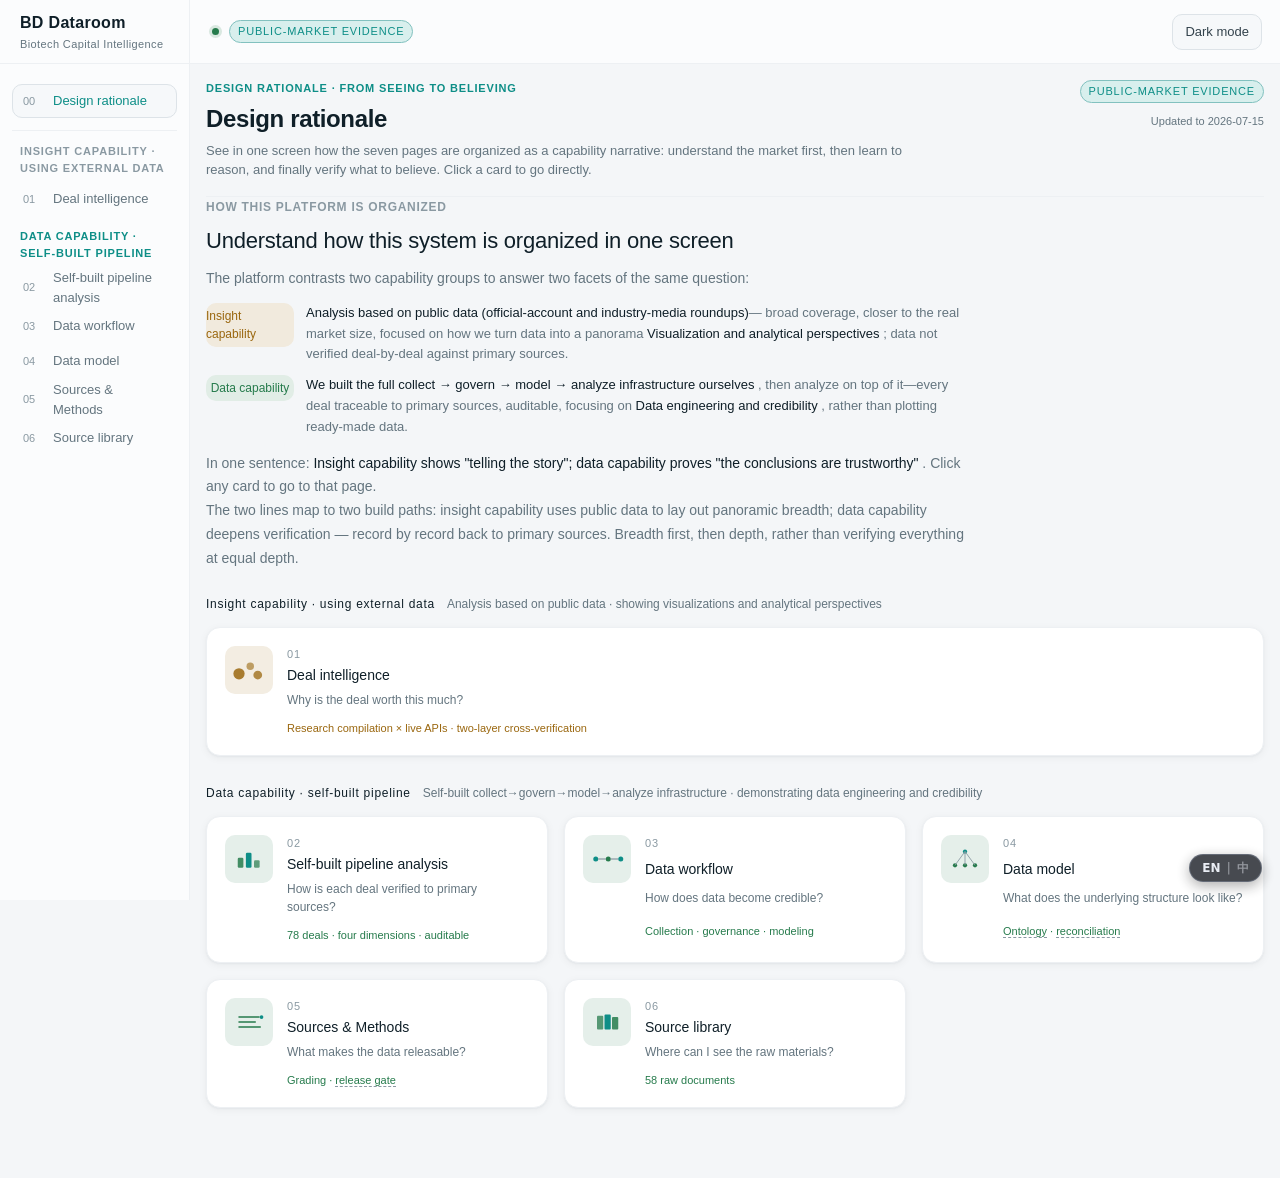
==== commit ded795ff: "i18n: v2/index.html bilingual EN/ZH" ====
--- a/v2/index.html
+++ b/v2/index.html
@@ -11337,8 +11337,8 @@
 
 (function () {
   'use strict';
-  var DICT = {"⟦W⟧ · ⟦W⟧ 年 ⟦W⟧ 笔": "⟦W⟧ · ⟦W⟧ · ⟦W⟧ deals", "⟦W⟧ 在 ⟦W⟧ 上连续出手": "⟦W⟧ repeatedly active in ⟦W⟧", "⟦W⟧ 在 ⟦W⟧ 年交易骤增": "⟦W⟧ deal activity surged in ⟦W⟧", "⟦W⟧ 在 ⟦W⟧ 年披露 ⟦W⟧ 笔交易，明显高于此前年份合计的 ⟦W⟧ 笔。": "⟦W⟧ disclosed ⟦W⟧ deals in ⟦W⟧, well above the ⟦W⟧ combined across all prior years.", "⟦W⟧ 年，⟦W⟧ / ⟦W⟧ 笔可比，结构中位：首付 ⟦W⟧%、非或有周年 ⟦W⟧%、或有里程碑 ⟦W⟧%，⟦W⟧ 笔含 Royalty": "⟦W⟧: ⟦W⟧ of ⟦W⟧ comparables, median structure: ⟦W⟧% upfront, ⟦W⟧% non-contingent anniversary, ⟦W⟧% contingent milestones, ⟦W⟧ with royalty", "⟦W⟧ 的非或有付款（Upfront + 其他非或有 ⟦W⟧）占 ⟦W⟧ headline 的 ⟦W⟧%，明显高于多数只披露小额首付的交易。": "⟦W⟧'s non-contingent payments (upfront + other non-contingent ⟦W⟧) are ⟦W⟧% of the ⟦W⟧ headline — well above most deals that disclose only a small upfront.", "⟦W⟧ 笔含销售分成 Royalty（多数仅披露存在、未披露费率）": "⟦W⟧ include a sales royalty (most disclose its existence but not the rate)", "⟦W⟧ 笔披露交易的 modality 包含 drug conjugate；该数量只描述当前 curated cohort。": "⟦W⟧ disclosed deals have a modality that includes drug conjugates; this count describes only the current curated cohort.", "⟦W⟧ 笔披露交易的资产来源被证据支持为 China，其中 ⟦W⟧ 笔为 Licensing。": "⟦W⟧ disclosed deals have asset origin supported by evidence as China, of which ⟦W⟧ are licensing deals.", "⟦W⟧（⟦W⟧ 收购/授权）headline 达 ⟦W⟧，是当前披露样本中金额最高的 China-originated 交易。": "⟦W⟧ (⟦W⟧ M&A/licensing) headline of ⟦W⟧ — the largest China-originated deal in the current disclosed sample.", "⟦W⟧，⟦W⟧ 年，⟦W⟧ 笔披露交易": "⟦W⟧, ⟦W⟧, ⟦W⟧ disclosed deals", "⟦W⟧：确定性付款占比在样本里居前": "⟦W⟧: share of certain payments ranks near the top of the sample", "\"一哥\"也被跨国大药企\"鸽\"?NewCo狂热背后,中国创新药出海三大真相": "\"Top Player\" Stood Up by Big Pharma? Three Hard Truths Behind the NewCo Frenzy in Chinese Innovative Drug Out-Licensing", "\"市场份额 / 同比\"需要一个去重的全球交易总量（分母），目前只在待授权的商业普查库里；在它接入前，全站不发布未经授权的权威市场份额（当前改用第三方公开口径做定位，见 AI Thesis）。": "\"Market share / YoY\" requires a deduplicated global deal count (the denominator), which currently resides only in a licensed commercial census database. Until it is connected, this site publishes no authoritative market share without authorization (we currently position with third-party public scopes — see AI Thesis).", "\"市场份额 / 同比\"需要一个去重的全球交易总量（分母），目前只在待授权的商业普查库里；在它接入前，全站不发布未经授权的权威市场份额（当前改用第三方公开口径做定位，见「来源与方法」页）。": "\"Market share / YoY\" requires a deduplicated global deal count (the denominator), which currently resides only in a licensed commercial census database. Until it is connected, this site publishes no authoritative market share without authorization (we currently position with third-party public scopes — see the Sources & Methods page).", "$0.8B 首付刷新当时中国 license-out 纪录，百利天恒 A 股涨停并带动整个 ADC 板块重估——市场第一次用「全球 BIC」而非「me-too 折价」给中国资产定价。": "$0.8B upfront set a new China license-out record at the time; Baili Tianheng's A-shares hit limit-up and re-rated the entire ADC sector — the first time the market priced a China-originated asset on \"global BIC\" rather than a \"me-too discount\".", "$1.25B 首付约为全球首付中位数的 20 倍，创中国资产纪录；公告后港股创新药板块整体重估，「PD-1×VEGF 赛道税」正式形成。": "$1.25B upfront — about 20× the global upfront median and a record for China-originated assets; after the announcement, the HK innovative-drug sector re-rated broadly, and the \"PD-1×VEGF track premium\" formally took shape.", "$1.25B 首付约为全球首付中位数的 26 倍，创中国资产纪录；公告后港股创新药板块整体重估，「PD-1×VEGF 赛道税」正式形成。": "$1.25B upfront — about 26× the global upfront median and a record for China-originated assets; after the announcement, the HK innovative-drug sector re-rated broadly, and the \"PD-1×VEGF track premium\" formally took shape.", "$1.2B 首付配合深度共同开发结构——市场关注点在其风险共担深度显著高于普通 license。": "$1.2B upfront paired with a deep co-development structure — the market focus was on how its risk-sharing goes well beyond a standard license.", "$12B 买临床阶段平台——按「平台+罕见病 franchise」双重定价，溢价反映递送技术的稀缺性。": "$12B for a clinical-stage platform — priced on both \"platform + rare-disease franchise,\" with the premium reflecting the scarcity of its delivery technology.", "$13B 总额绝大多数为里程碑——headline 与首付的巨大落差是「总额通胀」的极端样本。": "The vast majority of the $13B headline is milestones — the huge gap between headline and upfront is an extreme case of \"headline inflation.\"", "$14B 对应峰值销售预期 $3-5B，市场对新机制 CNS 给予高期待。": "$14B against peak-sales expectations of $3–5B — the market has high hopes for this novel-mechanism CNS asset.", "$2.1万亿": "$2.1T", "$80M 首付仅为同期赛道中位数的三分之一——反映再生元的期权式谈判策略与翰森出海通道需求的匹配。": "$80M upfront — just one-third of the concurrent track median — reflecting the fit between Regeneron's options-style negotiation strategy and Hansoh's need for an overseas channel.", "(全球份额)并置， // 让边界从纯免责声明升级为": "(global share) side by side, // upgrading the boundary from a pure disclaimer to", "(样本内结构占比)与": "(in-sample structure share) and ", "+ 人工终审确认": " + Human final review", "+ 多源交叉比对": " + Multi-source cross-check", "+ 差异 reconciliation": " + Discrepancy reconciliation", "/ 核对责任链": "/ Verification responsibility chain", "0 / 16 可比 · 中位 未披露": "0 / 16 comps · median undisclosed", "01 核心价值": "01 Core Value", "02 募投管退全景": "02 Full Raise–Invest–Manage–Exit Picture", "03 机构化三支柱": "03 Three Pillars of Institutionalization", "04 探索与验证闭环": "04 Explore-and-Validate Loop", "05 人机边界": "05 Human–Machine Boundary", "1 / 1 可比 · 中位 $2.08B": "1 / 1 comp · median $2.08B", "1 / 1 可比 · 中位 $2.1B": "1 / 1 comp · median $2.1B", "1 / 4 可比 · 中位 $3.29B": "1 / 4 comps · median $3.29B", "1 / 4 可比 · 中位 $3.3B": "1 / 4 comps · median $3.3B", "1 条已核实": "1 verified", "1 笔": "1 deal", "1 笔 · 1%": "1 deal · 1%", "10 笔": "10 deals", "100 分 ≥ 100 · 可入库": "100 pts ≥ 100 · eligible for ingestion", "104 笔为 2021–2026H1 代表性交易汇编（头部规模 + 结构代表性优先），覆盖中国出海大额交易的主要样本，但非全量库（2025 全年中国 License-out 全市场约 157 笔）；所有结论按可比口径陈述，不外推到未收录样本。": "The 104 deals are a 2021–2026H1 representative compilation (prioritizing top size and structural representativeness), covering the main sample of large China outbound deals but not the full universe (2025 China license-out market totaled ~157 deals); all conclusions are stated on a comparable-scope basis and are not extrapolated to unrecorded deals.", "104 笔公开口径 · 医药魔方 / 动脉网 / 公司公告 / Fierce Pharma 等": "104 deals, public scope · PharmaCube / VCBeat / company announcements / Fierce Pharma et al.", "104 笔汇编 · 人工归类": "104-deal compilation · manually classified", "104 笔汇编 · 人工归类（公告时点）": "104-deal compilation · manually classified (by announcement date)", "104 笔汇编按季度聚合": "104-deal compilation aggregated quarterly", "104 笔汇编背后的公开市场逻辑与启示": "Public market logic and takeaways behind the 104-deal compilation", "11 个 transform": "11 transforms", "11 笔 · 11%": "11 deals · 11%", "11 笔具名 Licensing 交易可按统一口径比较；BNT327 披露的非或有付款为 3.5B USD，占 11.1B USD headline potential 的 31.5%；FG-M701 因 combined payment 暂时排除": "11 named licensing deals are comparable on a unified scope; BNT327's disclosed non-contingent payments are $3.5B, 31.5% of the $11.1B headline potential; FG-M701 is temporarily excluded due to combined payment", "12 笔": "12 deals", "12 笔 · 12%": "12 deals · 12%", "13 个早期项目 · Co-Co 批量 · 批量授权": "13 early-stage programs · Co-Co batch · bulk licensing", "13 项": "13 items", "1357亿美元！2025中国创新药BD出海创纪录": "$135.7B! 2025 Sets a Record for Chinese Innovative Drug BD Out-Licensing", "15 / 24 交易有多份来源文档；50 条 source observations 形成 19 项字段 reconciliation": "15 of 24 deals have multiple source documents; 50 source observations feed 19 field-level reconciliations", "15 笔 · 14%": "15 deals · 14%", "15 项": "15 items", "15% 单克隆抗体": "15% monoclonal antibodies", "157 笔 / $135.7B": "157 deals / $135.7B", "157 笔 · 超美国居全球第一 · 金额约占全球一半": "157 deals · overtaking the US as world No. 1 · value roughly half of the global total", "16 条已核实": "16 verified", "16 笔 · 按总额排序": "16 deals · by total value", "16 笔 · 按总额排序 · 默认展示前 4 笔": "16 deals · by total value · showing top 4 by default", "16% 双抗 / 多抗": "16% bispecifics / multispecifics", "17 笔 · 16%": "17 deals · 16%", "17 项": "17 items", "18 笔 · 17%": "18 deals · 17%", "19 笔": "19 deals", "2 / 78 篇": "2 / 78 articles", "2 期": "Phase 2", "2 笔": "2 deals", "2 笔 · 2%": "2 deals · 2%", "2 道发布门槛当前阻断市场级结论（全球份额 / 同比）——我们不假装拥有全球普查数据。": "2 release gates currently block market-level conclusions (global share / YoY) — we do not pretend to have a global census.", "2 项待处理 · OPEN": "2 open items · OPEN", "20 分 < 100 · 仅候选": "20 pts < 100 · candidate only", "20 笔": "20 deals", "20 笔 · 19%": "20 deals · 19%", "2016 年来新高": "highest since 2016", "2021 · 免疫炎症：1 笔（11%）": "2021 · Immunology & inflammation: 1 deals (11%)", "2021 · 心血管：1 笔（11%）": "2021 · Cardiovascular: 1 deals (11%)", "2021 · 神经与 CNS：2 笔（22%）": "2021 · Neuro & CNS: 2 deals (22%)", "2021 · 罕见病：1 笔（11%）": "2021 · Rare diseases: 1 deals (11%)", "2021 · 肿瘤：4 笔（44%）": "2021 · Oncology: 4 deals (44%)", "2021 临床里程碑：22%": "2021 clinical milestones: 22%", "2021 商业化里程碑：35%": "2021 commercial milestones: 35%", "2021 年，1 / 1 笔可比，结构中位：首付 30%、非或有周年 0%、或有里程碑 70%，0 笔含 Royalty": "2021: 1 of 1 comps, median structure: upfront 30%, non-contingent anniversary 0%, contingent milestones 70%, 0 with Royalty", "2021 注册里程碑：18%": "2021 regulatory milestones: 18%", "2021 结构中位：首付 30% · 非或有周年 0% · 或有里程碑 70%": "2021 median structure: upfront 30% · non-contingent anniversary 0% · contingent milestones 70%", "2021 近期付款 ≤12 月：9%": "2021 near-term payments ≤12 mo: 9%", "2021 首付款：16%": "2021 upfront: 16%", "2021Q1：License 1 笔 · M&A 1 笔 · 总额 $9.4B": "2021Q1: License 1 M&A 1 deals · 9.4B  deals · total $", "2021Q2：License 1 笔 · M&A 0 笔 · 总额 $0.8B": "2021Q2: License 1 M&A 0 deals · 0.8B  deals · total $", "2021Q3：License 2 笔 · M&A 1 笔 · 总额 $42.5B": "2021Q3: License 2 M&A 1 deals · 42.5B  deals · total $", "2021Q4：License 1 笔 · M&A 2 笔 · 总额 $20.8B": "2021Q4: License 1 M&A 2 deals · 20.8B  deals · total $", "2021–2026 · 披露样本": "2021–2026 · disclosed sample", "2021–26H1 在华动作（代表交易）": "2021–26H1 China actions (representative deals)", "2021：612 笔交易": "2021: 612 deals", "2021：中位 15.6%（P25–P75：11.2–22.4%）": "2021: median 15.6% (P25–P75: 11.2–22.4%)", "2022 · 免疫炎症：1 笔（8%）": "2022 · Immunology & inflammation: 1 deals (8%)", "2022 · 多领域 / 平台：2 笔（17%）": "2022 · Multi-area / platform: 2 deals (17%)", "2022 · 总额 $5B · 首付占比 10.0%": "2022 · total $5B · upfront share 10.0%", "2022 · 神经与 CNS：1 笔（8%）": "2022 · Neuro & CNS: 1 deals (8%)", "2022 · 罕见病：2 笔（17%）": "2022 · Rare diseases: 2 deals (17%)", "2022 · 肿瘤：6 笔（50%）": "2022 · Oncology: 6 deals (50%)", "2022 临床里程碑：23%": "2022 clinical milestones: 23%", "2022 商业化里程碑：35%": "2022 commercial milestones: 35%", "2022 年，4 / 4 笔可比，结构中位：首付 7%、非或有周年 2%、或有里程碑 91%，0 笔含 Royalty": "2022: 4 of 4 comps, median structure: upfront 7%, non-contingent anniversary 2%, contingent milestones 91%, 0 with Royalty", "2022 注册里程碑：18%": "2022 regulatory milestones: 18%", "2022 结构中位：首付 7% · 非或有周年 2% · 或有里程碑 91%": "2022 median structure: upfront 7% · non-contingent anniversary 2% · contingent milestones 91%", "2022 近期付款 ≤12 月：9%": "2022 near-term payments ≤12 mo: 9%", "2022 首付款：15%": "2022 upfront: 15%", "2022Q1：License 1 笔 · M&A 0 笔 · 总额 $2.5B": "2022Q1: License 1 M&A 0 deals · 2.5B  deals · total $", "2022Q2：License 2 笔 · M&A 2 笔 · 总额 $18.1B": "2022Q2: License 2 M&A 2 deals · 18.1B  deals · total $", "2022Q3：License 1 笔 · M&A 2 笔 · 总额 $10.3B": "2022Q3: License 1 M&A 2 deals · 10.3B  deals · total $", "2022Q4：License 3 笔 · M&A 1 笔 · 总额 $43.5B": "2022Q4: License 3 M&A 1 deals · 43.5B  deals · total $", "2022：541 笔交易": "2022: 541 deals", "2022：中位 14.1%（P25–P75：9.8–20.1%）": "2022: median 14.1% (P25–P75: 9.8–20.1%)", "2023 · 代谢：1 笔（5%）": "2023 · Metabolic: 1 deals (5%)", "2023 · 免疫炎症：2 笔（10%）": "2023 · Immunology & inflammation: 2 deals (10%)", "2023 · 呼吸：1 笔（5%）": "2023 · Respiratory: 1 deals (5%)", "2023 · 总额 $8.4B · 首付占比 9.5%": "2023 · total $8.4B · upfront share 9.5%", "2023 · 神经与 CNS：2 笔（10%）": "2023 · Neuro & CNS: 2 deals (10%)", "2023 · 罕见病：1 笔（5%）": "2023 · Rare diseases: 1 deals (5%)", "2023 · 肿瘤：13 笔（65%）": "2023 · Oncology: 13 deals (65%)", "2023 临床里程碑：24%": "2023 clinical milestones: 24%", "2023 商业化里程碑：35%": "2023 commercial milestones: 35%", "2023 年底 FDA 获批，成为中国小分子出海商业化验证样本；其高首付结构此后被康方、三生反复刷新。": "FDA approval at end-2023 made it the proof case for commercialization of China-originated small molecules; its high-upfront structure was subsequently pushed higher by Akeso and 3SBio.", "2023 年，3 / 4 笔可比，结构中位：首付 10%、非或有周年 0%、或有里程碑 90%，0 笔含 Royalty": "2023: 3 of 4 comps, median structure: upfront 10%, non-contingent anniversary 0%, contingent milestones 90%, 0 with Royalty", "2023 注册里程碑：18%": "2023 regulatory milestones: 18%", "2023 结构中位：首付 10% · 非或有周年 0% · 或有里程碑 90%": "2023 median structure: upfront 10% · non-contingent anniversary 0% · contingent milestones 90%", "2023 近期付款 ≤12 月：10%": "2023 near-term payments ≤12 mo: 10%", "2023 首付款：13%": "2023 upfront: 13%", "2023Q1：License 2 笔 · M&A 1 笔 · 总额 $45.3B": "2023Q1: License 2 M&A 1 deals · 45.3B  deals · total $", "2023Q2：License 1 笔 · M&A 1 笔 · 总额 $12.3B": "2023Q2: License 1 M&A 1 deals · 12.3B  deals · total $", "2023Q3：License 1 笔 · M&A 1 笔 · 总额 $8.3B": "2023Q3: License 1 M&A 1 deals · 8.3B  deals · total $", "2023Q4 为百利天恒 × BMS 等集中签约的单点爆发": "2023Q4 was a one-off spike of concentrated signings such as Baili Tianheng × BMS", "2023Q4 单点爆发 → 2025 起持续高位平台": "2023Q4 one-off spike → sustained high plateau since 2025", "2023Q4：License 9 笔 · M&A 4 笔 · 总额 $80.3B": "2023Q4: License 9 M&A 4 deals · 80.3B  deals · total $", "2023年中国创新药license out交易TOP15": "2023 China Innovative Drug License-Out Deals TOP 15", "2023：489 笔交易": "2023: 489 deals", "2023：中位 12.4%（P25–P75：8.1–18.2%）": "2023: median 12.4% (P25–P75: 8.1–18.2%)", "2024 · 代谢：2 笔（13%）": "2024 · Metabolic: 2 deals (13%)", "2024 · 免疫炎症：2 笔（13%）": "2024 · Immunology & inflammation: 2 deals (13%)", "2024 · 多领域/平台：1 笔（6%）": "2024 · Multi-area/platform: 1 deals (6%)", "2024 · 心血管：2 笔（13%）": "2024 · Cardiovascular: 2 deals (13%)", "2024 · 眼科：1 笔（6%）": "2024 · Ophthalmology: 1 deals (6%)", "2024 · 神经与 CNS：1 笔（6%）": "2024 · Neuro & CNS: 1 deals (6%)", "2024 · 罕见病：1 笔（6%）": "2024 · Rare diseases: 1 deals (6%)", "2024 · 肾病：1 笔（6%）": "2024 · Renal: 1 deals (6%)", "2024 · 肿瘤：5 笔（31%）": "2024 · Oncology: 5 deals (31%)", "2024 中国创新药 out-licensing（全年·对比）": "2024 Chinese innovative drug out-licensing (full year · comparison)", "2024 临床里程碑：25%": "2024 clinical milestones: 25%", "2024 商业化里程碑：34%": "2024 commercial milestones: 34%", "2024 年 KarXT（Cobenfy）获批，验证「机制突破型」资产的大额交易逻辑；CNS 赛道随即整体回暖。": "KarXT (Cobenfy) approval in 2024 validated the big-deal logic for \"mechanism-breakthrough\" assets; the CNS track promptly re-rated.", "2024 年 Winrevair 获批后快速放量至年销 $1B+，成为大单资产并购的成功样本（对照辉瑞×Seagen 的整合阵痛）。": "Winrevair's 2024 approval ramped quickly to $1B+ annual sales, a success case for large single-asset M&A (against the integration pain of Pfizer × Seagen).", "2024 年，1 / 4 笔可比，结构中位：首付 18%、非或有周年 0%、或有里程碑 82%，0 笔含 Royalty": "2024: 1 of 4 comps, median structure: upfront 18%, non-contingent anniversary 0%, contingent milestones 82%, 0 with Royalty", "2024 注册里程碑：19%": "2024 regulatory milestones: 19%", "2024 结构中位：首付 18% · 非或有周年 0% · 或有里程碑 82%": "2024 median structure: upfront 18% · non-contingent anniversary 0% · contingent milestones 82%", "2024 近期付款 ≤12 月：10%": "2024 near-term payments ≤12 mo: 10%", "2024 首付款：12%": "2024 upfront: 12%", "2024-2025 全球交易数量下降但平均单笔金额激增": "2024–2025: global deal count fell while average deal size surged", "2024Q1：License 1 笔 · M&A 2 笔 · 总额 $11.4B": "2024Q1: License 1 M&A 2 deals · 11.4B  deals · total $", "2024Q2：License 2 笔 · M&A 2 笔 · 总额 $15.2B": "2024Q2: License 2 M&A 2 deals · 15.2B  deals · total $", "2024Q3：License 1 笔 · M&A 1 笔 · 总额 $4.5B": "2024Q3: License 1 M&A 1 deals · 4.5B  deals · total $", "2024Q4：License 5 笔 · M&A 2 笔 · 总额 $29.0B": "2024Q4: License 5 M&A 2 deals · 29.0B  deals · total $", "2024：452 笔交易": "2024: 452 deals", "2024：中位 10.8%（P25–P75：6.9–16%）": "2024: median 10.8% (P25–P75: 6.9–16%)", "2025 · 代谢：8 笔（29%）": "2025 · Metabolic: 8 deals (29%)", "2025 · 免疫炎症：1 笔（4%）": "2025 · Immunology & inflammation: 1 deals (4%)", "2025 · 呼吸：2 笔（7%）": "2025 · Respiratory: 2 deals (7%)", "2025 · 多领域 / 平台：3 笔（11%）": "2025 · Multi-area / platform: 3 deals (11%)", "2025 · 心血管：2 笔（7%）": "2025 · Cardiovascular: 2 deals (7%)", "2025 · 总额 $12.5B · 首付占比 4.0%": "2025 · total $12.5B · upfront share 4.0%", "2025 · 总额 $6.05B · 首付占比 20.7%": "2025 · total $6.05B · upfront share 20.7%", "2025 · 感染：1 笔（4%）": "2025 · Infectious diseases: 1 deals (4%)", "2025 · 神经与 CNS：2 笔（7%）": "2025 · Neuro & CNS: 2 deals (7%)", "2025 · 罕见病：2 笔（7%）": "2025 · Rare diseases: 2 deals (7%)", "2025 · 肿瘤：7 笔（25%）": "2025 · Oncology: 7 deals (25%)", "2025 中国创新药 BD 出海 1357亿美元 创纪录": "2025: Chinese innovative drug BD out-licensing hits a record $135.7B", "2025 中国创新药 out-licensing（全年）": "2025 Chinese innovative drug out-licensing (full year)", "2025 中国生物医药 重大 BD 交易 回顾 案例": "2025 China biopharma major BD deals review & cases", "2025 临床里程碑：27%": "2025 clinical milestones: 27%", "2025 医药交易 年度趋势": "2025 pharma deal annual trends", "2025 含中国中心占比 · 2021 为 17.9%": "2025 includes China-centric share · 2021 was 17.9%", "2025 商业化里程碑：33%": "2025 commercial milestones: 33%", "2025 年为 $1.3 万亿——可用资金一年 +62%": "2025: $1.3 trillion — deployable capital up 62% in one year", "2025 年全球 Ph1 行业试验中": "in 2025 global Phase 1 industry trials", "2025 年全球临床 1 期行业试验中": "in 2025 global clinical Phase 1 industry trials", "2025 年，6 / 21 笔可比，结构中位：首付 4%、非或有周年 0%、或有里程碑 96%，0 笔含 Royalty": "2025: 6 of 21 comps, median structure: upfront 4%, non-contingent anniversary 0%, contingent milestones 96%, 0 with Royalty", "2025 注册里程碑：20%": "2025 regulatory milestones: 20%", "2025 结构中位：首付 4% · 非或有周年 0% · 或有里程碑 96%": "2025 median structure: upfront 4% · non-contingent anniversary 0% · contingent milestones 96%", "2025 药品 BD 出海回顾 双抗 ADC GLP-1RA 小核酸": "2025 drug BD out-licensing review: bispecifics, ADCs, GLP-1RAs, oligos", "2025 行业申办启动 · 五年 -10%": "2025 industry-sponsored initiations · -10% over five years", "2025 近期付款 ≤12 月：11%": "2025 near-term payments ≤12 mo: 11%", "2025 首付款：9%": "2025 upfront: 9%", "2025Q1：License 4 笔 · M&A 1 笔 · 总额 $36.1B": "2025Q1: License 4 M&A 1 deals · 36.1B  deals · total $", "2025Q2：License 5 笔 · M&A 1 笔 · 总额 $28.7B": "2025Q2: License 5 M&A 1 deals · 28.7B  deals · total $", "2025Q3：License 4 笔 · M&A 3 笔 · 总额 $46.7B": "2025Q3: License 4 M&A 3 deals · 46.7B  deals · total $", "2025Q4：License 6 笔 · M&A 4 笔 · 总额 $56.6B": "2025Q4: License 6 M&A 4 deals · 56.6B  deals · total $", "2025–2026 代谢领域已贡献 12 笔，与下方「靶点热度」表互为印证": "Metabolic has contributed 12 deals in 2025–2026, cross-corroborating the \"target heat\" table below", "2025中国医药BD交易趋势总结与分析|HaoYue.Insight": "2025 China Pharma BD Deal Trends: Summary & Analysis | HaoYue.Insight", "2025中国医药授权许可BD交易年度报告重磅发布": "2025 China Pharma Licensing BD Annual Report — major release", "2025年中国生物医药企业重大BD交易回顾": "Review of major BD deals by Chinese biopharma companies in 2025", "2025年药品BD出海回顾：显著提速，关注双抗、ADC、GLP-1RA、小核酸": "2025 drug BD out-licensing review: markedly accelerating — watch bispecifics, ADCs, GLP-1RAs and oligos", "2025：418 笔交易": "2025: 418 deals", "2025：中位 8.9%（P25–P75：5.4–13.8%）": "2025: median 8.9% (P25–P75: 5.4–13.8%)", "2026 H1 China out-licensing landscape (105 deals / ~$100B, per 医药魔方). Discovery source; new publisher 医线Insight added to registry. Per-deal terms reconciled to issuer/exchange before promotion.": "2026 H1 China out-licensing landscape (105 deals / ~$100B, per PharmaCube). Discovery source; new publisher Yixian Insight added to registry. Per-deal terms reconciled to issuer/exchange before promotion.", "2026 · 代谢：4 笔（21%）": "2026 · Metabolic: 4 deals (21%)", "2026 · 免疫炎症：2 笔（11%）": "2026 · Immunology & inflammation: 2 deals (11%)", "2026 · 多领域 / 平台：3 笔（16%）": "2026 · Multi-area / platform: 3 deals (16%)", "2026 · 心血管：1 笔（5%）": "2026 · Cardiovascular: 1 deals (5%)", "2026 · 神经与 CNS：1 笔（5%）": "2026 · Neuro & CNS: 1 deals (5%)", "2026 · 肾病：1 笔（5%）": "2026 · Renal: 1 deals (5%)", "2026 · 肿瘤：7 笔（37%）": "2026 · Oncology: 7 deals (37%)", "2026 年，0 / 16 笔可比，结构中位：首付 0%、非或有周年 0%、或有里程碑 0%，0 笔含 Royalty": "2026: 0 of 16 comps, median structure: upfront 0%, non-contingent anniversary 0%, contingent milestones 0%, 0 with Royalty", "2026 结构中位：首付 0% · 非或有周年 0% · 或有里程碑 0%": "2026 median structure: upfront 0% · non-contingent anniversary 0% · contingent milestones 0%", "2026H1▲ 为半年数据": "2026H1▲ is half-year data", "2026H1▲ 为半年数据。交易数量连续第 4 年收缩，平均单笔价值五年翻倍——买方策略从「铺量」转向「重仓确定性」。另据医药魔方：2026Q1 中国出海交易 $59.6B，单季已超 2024 全年。": "2026H1▲ is half-year data. Deal count has shrunk for a fourth straight year while average deal value doubled in five — buyer strategy shifted from \"spreading bets\" to \"concentrating on certainty.\" Per PharmaCube: China outbound deals reached $59.6B in 2026Q1 alone, exceeding all of 2024.", "2026Q1：License 6 笔 · M&A 6 笔 · 总额 $78.2B": "2026Q1: License 6 M&A 6 deals · 78.2B  deals · total $", "2026Q2：License 3 笔 · M&A 3 笔 · 总额 $44.8B": "2026Q2: License 3 M&A 3 deals · 44.8B  deals · total $", "2026Q3：License 1 笔 · M&A 0 笔 · 总额 $1.8B": "2026Q3: License 1 M&A 0 deals · 1.8B  deals · total $", "2026–2028 展望": "2026–2028 outlook", "2026▲ = 截至 2026-07-17 的年内数据（半透明柱）": "2026▲ = year-to-date data as of 2026-07-17 (semi-transparent bar)", "2026▲ = 截至 2026-07-17 的年内数据（半透明柱）。试验启动衡量「管线供给」，批准数衡量「兑现出口」——两者的剪刀差即 BD 买方市场的资产库存。": "2026▲ = year-to-date data as of 2026-07-17 (semi-transparent bar). Trial initiations measure \"pipeline supply\" and approvals measure \"monetization exits\" — the gap between them is the asset inventory of the BD buyer market.", "2026▲ 为截至 7-17 的半年数据，不可与整年直接比较。ADC 五年 ×2.8，双抗 ×1.2，GLP-1 ×2.4——研发活动领先交易 12–24 个月，模态扩张曲线即未来的交易管线。": "2026▲ is half-year data through 7-17 and not directly comparable to full years. ADC ×2.8, bispecifics ×1.2, GLP-1 ×2.4 over five years — R&D activity leads deals by 12–24 months; the modality expansion curve is tomorrow's deal pipeline.", "2026上半年 BD 全景 中国 出海 交易": "2026 H1 BD panorama: China outbound deals", "2026上半年BD全景：全球Top10 BD交易，中国独占8席": "2026 H1 BD panorama: China takes 8 of the global top 10 BD deals", "21 个实体与 31 条关系构成可审计的知识图谱；数据「怎么一步步洗出来」见": "21 entities and 31 relationships form an auditable knowledge graph; how the data was \"washed step by step\" — see", "21 项": "21 items", "21% 小分子": "21% small molecules", "22 笔 · 按总额排序": "22 deals · by total value", "22 笔 · 按总额排序 · 默认展示前 4 笔": "22 deals · by total value · showing top 4 by default", "22 项": "22 items", "24 个 Asset / Portfolio 已连接 20 个 Target 与 12 个 Modality 主表；当前精选样本仍不能计算模态或靶点市场份额": "24 assets/portfolios are linked to 20 target and 12 modality master tables; the current curated sample still cannot support modality- or target-level market shares", "24 笔具名交易均至少绑定一个 T0 主来源": "All 24 named deals are bound to at least one T0 primary source", "24 笔种子中 8 笔明确 China-origin，其中 7 笔为 Licensing；1 笔 geographic-rights 仍处于高优先级复核": "Of the 24 seed deals, 8 are explicitly China-origin, of which 7 are licensing; 1 geographic-rights record remains under high-priority review", "24 项": "24 items", "25 项": "25 items", "26 笔 · 25%": "26 deals · 25%", "26 笔 · 频率最高": "26 deals · most frequent", "26H1 临床里程碑：28%": "26H1 clinical milestones: 28%", "26H1 商业化里程碑：32%": "26H1 commercial milestones: 32%", "26H1 注册里程碑：20%": "26H1 regulatory milestones: 20%", "26H1 近期付款 ≤12 月：12%": "26H1 near-term payments ≤12 mo: 12%", "26H1 首付款：8%": "26H1 upfront: 8%", "26H1：204 笔交易": "26H1: 204 deals", "26H1：中位 8.2%（P25–P75：4.9–12.6%）": "26H1: median 8.2% (P25–P75: 4.9–12.6%)", "3 / 4 可比 · 中位 $1.67B": "3 / 4 comps · median $1.67B", "3 / 4 可比 · 中位 $1.7B": "3 / 4 comps · median $1.7B", "3 期": "Phase 3", "3 笔": "3 deals", "3 笔 · 3%": "3 deals · 3%", "3.4万亿!2025全球医药交易爆了": "$340B! Global Pharma Deals Explode in 2025", "30 个月 4 笔 $25B+，全部为中国资产": "4 deals of $25B+ in 30 months, all China-originated assets", "32 笔": "32 deals", "34 核心 + 44 扩展": "34 core + 44 extended", "37 个 Organization、24 个 Asset、20 个 Target 与 12 个 Modality 已形成规范化主表": "37 organizations, 24 assets, 20 targets and 12 modalities now have normalized master tables", "38 笔公开口径 · 医药魔方 / 动脉网 / 公司公告等": "38 deals, public scope · PharmaCube / VCBeat / company announcements et al.", "4 / 4 可比 · 中位 $4.38B": "4 / 4 comps · median $4.38B", "4 / 4 可比 · 中位 $4.4B": "4 / 4 comps · median $4.4B", "4 条路径在用": "4 routes in use", "4 笔": "4 deals", "42 笔 · 40%": "42 deals · 40%", "51 组织 / 34 资产": "51 orgs / 34 assets", "54 个来源已映射，但当前只有 4 类 ACTIVE_SEED 来源": "54 sources mapped, but only 4 ACTIVE_SEED source types currently", "56 / 78 篇": "56 / 78 articles", "575 输入 → 507 接受 / 8 拒绝，每步留 rule 版本": "575 inputs → 507 accepted / 8 rejected, rule version retained at each step", "58 篇原始材料": "58 raw documents", "6 / 21 可比 · 中位 $5.74B": "6 / 21 comps · median $5.74B", "6 / 21 可比 · 中位 $5.7B": "6 / 21 comps · median $5.7B", "6 笔": "6 deals", "6 笔 · 6%": "6 deals · 6%", "6 项": "6 items", "60 秒结论 · 给决策者": "60-second takeaway · for decision-makers", "60 秒结论 → 时机 → 热点 → 定价 → 玩家 → 启示": "60-second takeaway → timing → hotspots → pricing → players → implications", "7 笔 · 7%": "7 deals · 7%", "7 项": "7 items", "7% 其他新模态": "7% other new modalities", "78 / 78 篇": "78 / 78 articles", "78 笔 · 四维 · 可审计": "78 deals · four dimensions · auditable", "8 条已核实": "8 verified", "8 笔 · 8%": "8 deals · 8%", "8 笔 · 单笔均值最高": "8 deals · highest per-deal average", "8 项": "8 items", "8% 细胞 / 基因治疗": "8% cell / gene therapy", "89 已核实": "89 verified", "9 / 19 笔": "9 / 19 deals", "9 笔": "9 deals", "9 笔 · 9%": "9 deals · 9%", "9 项": "9 items", "94 笔 / $51.9B": "94 deals / $51.9B", "95 分 ≥ 100 · 可入库": "95 pts ≥ 100 · eligible for ingestion", "98 字段": "98 fields", "98 字段级核对": "98 field-level checks", "98 条字段证据中 89 条 VERIFIED、9 条 PARTIAL": "Of 98 field-evidence records: 89 VERIFIED, 9 PARTIAL", "买方动因": "Buyer motive", "（战略缺口与 LOE 压力）、": "(strategic gap and LOE pressure), ", "市场解读": "Market read", "（定价信号与结构含义）、": "(pricing signals and structural meaning), ", "传导与验证": "Transmission & validation", "（对同赛道资产的定价外溢与事后兑现）。点击任意一行展开。": "(pricing spillover to same-track assets and ex-post delivery). Click any row to expand.", "（战略缺口与 LOE 压力，LOE = 专利到期导致的收入悬崖）、": "(strategic gap and LOE pressure; LOE = loss of exclusivity, the revenue cliff from patent expiry), ", "读图说明：三段归一化占比 + Royalty 为何只标记不入段": "How to read: three-segment normalized shares + why royalty is flagged but not segmented", "headline 金额只拆到披露粒度：首付 / 非或有周年付款 / 或有里程碑三段归一化占比。": "Headline amounts are only split to disclosed granularity: normalized three-segment shares of upfront / non-contingent anniversary payments / contingent milestones.", "销售分成（Royalty）是按销售额浮动的百分比，不构成一次性 headline 金额": "Sales royalty is a floating percentage of sales and does not constitute a one-time headline amount", "，公告普遍只披露": "; announcements generally disclose only", "全球行业申办试验启动（左轴 · 项/年）": "Global industry-sponsored trial initiations (left axis · per year)", "全球行业申办试验启动（左轴）": "Global industry-sponsored trial initiations (left axis)", "含中国中心的行业试验": "Industry trials with China sites", "含中国中心的行业试验（左轴 · 项/年）": "Industry trials with China sites (left axis · per year)", "主题、靶点或模态": "Theme, target or modality", "低": "Low", "发布方": "Publisher", "搜索": "Search", "页面导航": "Page navigation", "洞察能力展示": "insight capability on display", ">具名证据 · NAMED EVIDENCE": "NAMED EVIDENCE · NAMED EVIDENCE", ">观察到的买方意愿 · OBSERVED BUYER APPETITE · 披露样本": "OBSERVED BUYER APPETITE · OBSERVED BUYER APPETITE · disclosed sample", "ADC + 双抗合计份额 12% → 34%——新模态已从补充变主角": "Combined ADC + bispecific share 12% → 34% — new modalities have moved from sidekick to lead", "ADC + 双抗合计份额 12% → 34%；ADC+双抗占肿瘤领域交易价值份额 14% → 39%。": "Combined ADC + bispecific share 12% → 34%; ADC + bispecifics account for 14% → 39% of oncology deal value.", "ADC 与双抗占近两年肿瘤交易约 40%": "ADCs and bispecifics account for ~40% of oncology deals in the last two years", "ADC 五年扩张倍数": "ADC five-year expansion multiple", "ADC 仍是最大基本盘：占 2024 中国肿瘤 license-out 金额 56%（$19B），52% ADC 交易已是双抗 ADC": "ADC remains the largest base: 56% of 2024 China oncology license-out value ($19B); 52% of ADC deals are now bispecific ADCs", "ADC 占全球交易价值份额 7% → 18%（2021→2025），双抗 5% → 16%": "ADC share of global deal value 7% → 18% (2021→2025); bispecifics 5% → 16%", "ADC 双抗 授权交易": "ADC & bispecific licensing deals", "ADC 管线 · 肿瘤 ADC · ADC": "ADC pipeline · oncology ADC · ADC", "ADC 行业试验启动五年 ×2.9，双抗/多抗曲线同步抬升": "ADC industry-sponsored initiations ×2.9 in five years; the bispecific/multispecific curve rises in tandem", "ADC 试验启动 2021→2025（35 → 99）": "ADC trial initiations 2021→2025 (35 → 99)", "ADC+双抗占肿瘤领域交易价值份额 14% → 39%": "ADC + bispecifics account for 14% → 39% of oncology deal value", "AI + 人工双核": "AI + human dual core", "AI + 人工复核 · AI + HUMAN REVIEW · 数据清洗责任链": "AI + human review · AI + HUMAN REVIEW · data-cleaning responsibility chain", "AI Thesis 工作区": "AI Thesis workspace", "AI Thesis 说明": "About AI Thesis", "AI 与人工一致": "AI–human agreement", "AI 与人工一致 89": "AI–human agreement 89", "AI 与人工一致性分布": "AI–human agreement distribution", "AI 主动洞察 · 证据编排 · EVIDENCE-ORCHESTRATED": "Proactive AI insights · evidence orchestration · EVIDENCE-ORCHESTRATED", "AI 主动洞察入口：从异常信号进入，把事实、推断、反方假设、未知项与行动拆开，避免把生成叙事误当作事实。": "Proactive AI insight entry: start from anomaly signals and separate facts, inferences, counter-theses, unknowns and actions — so generated narrative is not mistaken for fact.", "AI 产出为汇编层分析演示，不构成投资建议": "AI output is a compilation-layer analysis demo and does not constitute investment advice", "AI 从当前主题的可比交易里，反向找出": "AI works backward from the current theme's comparable deals to find", "AI 从来源文档抽取字段与证据定位，给出初判可信度": "AI extracts fields and evidence locations from source documents and assigns an initial confidence", "AI 从来源文档抽取字段值与证据定位": "AI extracts field values and evidence locations from source documents", "AI 信号": "AI Signals", "AI 协助感知、分析、记忆与跟踪，人负责定义问题、理解语境、作出判断、建立关系、采取行动并承担责任；哪些任务由 AI 主导、哪些人机协同、哪些必须人负责，随模型能力与验证证据动态调整。": "AI assists with sensing, analysis, memory and tracking; humans define problems, understand context, make judgments, build relationships, take action and bear responsibility. Which tasks are AI-led, human-machine collaborative, or strictly human is dynamically adjusted as model capability and validation evidence evolve.", "AI 在 VC/PE": "AI in VC/PE", "AI 在 VC/PE 机构中的价值：当智能不再稀缺，真正稀缺的是吸收智能并将其机构化的能力。一份面向机构决策者的管理层简报。": "The value of AI in VC/PE firms: when intelligence is no longer scarce, what is truly scarce is the capacity to absorb intelligence and institutionalize it. A management briefing for institutional decision-makers.", "AI 在 VC/PE 机构中的价值｜演示版": "The Value of AI in VC/PE Firms | Demo", "AI 场景全景：募、投、管、退，每个阶段都有可被重构的工作": "AI scenario panorama: fundraising, investing, managing, exiting — every stage has work that can be restructured", "AI 如何把证据编排成可审计的推理": "How AI orchestrates evidence into auditable reasoning", "AI 对机构的价值有两层：提高信息处理和工作执行的效率，扩大机构持续研究、检验判断、协同行动和积累经验的能力。当智能的供给日益充沛、获取成本持续走低，稀缺的不再是智能本身，而是": "AI creates value for institutions on two levels: improving the efficiency of information processing and work execution, and expanding the capacity for sustained research, judgment testing, coordinated action and accumulated experience. As intelligence supply grows abundant and access costs keep falling, what becomes scarce is no longer intelligence itself, but", "AI 已能参与研究全流程——关键是分清它与确定性工具的分工": "AI can already participate in the full research workflow — the key is a clear division of labor with deterministic tools", "AI 带来的提升": "Gains from AI", "AI 承接": "Handled by AI", "AI 把证据编排成可审计的推理：选题 → 看答案 → 查证据，三步读完": "AI orchestrates evidence into auditable reasoning: pick a topic → read the answer → check the evidence. Three steps, done.", "AI 抽取": "AI extraction", "AI 抽取 + 人工复核，分歧不静默抹平。98 条字段核对记录中 89 条已核实、9 条部分核实。": "AI extraction + human review; disagreements are never silently smoothed over. Of 98 field-check records, 89 verified and 9 partially verified.", "AI 抽取 + 人工核对，分歧进": "AI extraction + human check; disagreements go to", "AI 抽取 + 人工核对：89 字段 AI 与人工一致，2 项分歧经人工终审解决，7 项待终审。只有通过确认的字段才进入下一层。": "AI extraction + human check: 89 fields agree between AI and humans; 2 disagreements resolved by human final review, 7 pending. Only confirmed fields advance to the next layer.", "AI 抽取后经分析师人工复核/终审，AI-人工分歧已解决": "AI-extracted, then analyst-reviewed/final-checked; AI–human disagreements resolved", "AI 抽取，人工核对，分歧进": "AI extraction, human check; disagreements go to", "AI 提供证据与选项，人完成复核、判断和行动。": "AI provides evidence and options; humans complete review, judgment and action.", "AI 摘要": "AI summary", "AI 机会与竞争影响评估": "AI opportunity & competitive impact assessment", "AI 洞察引擎": "AI insight engine", "AI 的价值有两层：提升运行效率，更重要的是放大认知生产能力": "AI's value has two layers: improving operational efficiency — more importantly, amplifying cognitive production capacity", "AI 结构化 Thesis · 示例": "AI-structured thesis · example", "AI 结构化 Thesis 示例": "AI-structured thesis example", "AI 能为机构带来什么": "What AI can bring to an institution", "AI 能为机构带来什么：当智能不再稀缺，真正稀缺的是吸收智能并将其机构化的能力。文字阅读版。": "What AI can bring to an institution: when intelligence is no longer scarce, what is truly scarce is the capacity to absorb intelligence and institutionalize it. Text version.", "AI 能为机构带来什么｜阅读版": "What AI Can Bring to an Institution | Read version", "AI 适合协助理解非结构化材料、关联信息、生成分析与调用工具；金额计算、业绩指标、日期提醒和审批状态，应由明确的计算规则、数据库与流程工具承接。组合使用这些能力，才能把灵活的分析与可核验的执行连接起来。": "AI is suited to helping understand unstructured material, connect information, generate analysis and invoke tools; amount calculations, performance metrics, date reminders and approval status should be handled by explicit calculation rules, databases and process tools. Combining these capabilities is what connects flexible analysis to verifiable execution.", "AI在募投管退四阶段的应用全景": "AI application panorama across the four stages: fundraising, investing, managing, exiting", "AZ × 石药 $18.5B / 首付 $1.2B": "AZ × CSPC $18.5B / upfront $1.2B", "AZ 从肿瘤/慢病扩展罕见病，C5 特许经营权提供高壁垒现金流。": "AZ extends from oncology/chronic disease into rare disease; the C5 franchise provides a high-barrier cash flow.", "AZ 代谢布局几乎空白，口服小分子 GLP-1 是绕开注射剂产能与专利壁垒的最佳切入点；ECC5004 是当时少数进入临床的口服小分子。": "AZ's metabolic presence is nearly blank; an oral small-molecule GLP-1 is the best entry point to bypass injectable capacity and patent barriers — ECC5004 was one of the few oral small molecules in the clinic at the time.", "AZ 在减重赛道全面落后礼来/诺和，急需「口服化+长效化」下一代资产一次性补位。": "AZ trails Eli Lilly and Novo across the weight-loss track and urgently needs next-generation \"oral + long-acting\" assets to close the gap in one move.", "AZ 补充口服小分子发现引擎；石药 AI 筛选平台在临床前阶段展现多靶点产出速度。": "AZ adds an oral small-molecule discovery engine; CSPC's AI screening platform showed multi-target throughput at the preclinical stage.", "AZ 需要双/多抗工程化平台补足 IO 组合策略；和铂 Harbour Mice 全人源平台在抗体发现上积累深。": "AZ needs a bispecific/multispecific engineering platform to complete its IO portfolio strategy; Harbour BioMed's Harbour Mice fully human platform has deep antibody-discovery accumulation.", "AZ×石药 $18.5B 刷新天花板": "AZ × CSPC $18.5B resets the ceiling", "AbbVie 后修美乐多元化押注 CNS：emraclidine（精分）+ tavapadon（帕金森）双管线。": "Post-Humira AbbVie diversifies into CNS: dual pipelines of emraclidine (schizophrenia) + tavapadon (Parkinson's).", "AbbVie 后修美乐多元化；Elahere（FRα ADC）已获批放量，附带 ADC 平台。": "Post-Humira AbbVie diversification; Elahere (FRα ADC) is approved and ramping, with an ADC platform attached.", "AbbVie 后修美乐时代需要 IO 新支柱，且在 PD-1×VEGF 赛道已是 Top 20 中最后进场的买方之一。": "Post-Humira AbbVie needs a new IO pillar, and on the PD-1×VEGF track it is already one of the last top-20 buyers to enter.", "AbbVie：4 笔，已披露非或有现金 $10.1B": "AbbVie: 4 deals, disclosed non-contingent cash $10.1B", "Action / 建议行动": "Action / Suggested actions", "Aggregator landscape article (动脉智库 statistics; figures not primary-sourced per-deal). Used as Discovery only; each deal term must be reconciled to issuer/exchange filings before promotion.": "Aggregator landscape article (Dongmai Think Tank statistics; figures not primary-sourced per deal). Used as Discovery only; each deal term must be reconciled to issuer/exchange filings before promotion.", "Allogeneic CAR-T cell therapy，2021 年，0 笔披露交易": "Allogeneic CAR-T cell therapy+, 2021, 0 disclosed deals", "Allogeneic CAR-T cell therapy，2022 年，0 笔披露交易": "Allogeneic CAR-T cell therapy+, 2022, 0 disclosed deals", "Allogeneic CAR-T cell therapy，2023 年，0 笔披露交易": "Allogeneic CAR-T cell therapy+, 2023, 0 disclosed deals", "Allogeneic CAR-T cell therapy，2024 年，1 笔披露交易": "Allogeneic CAR-T cell therapy+, 2024, 1 disclosed deals", "Allogeneic CAR-T cell therapy，2025 年，0 笔披露交易": "Allogeneic CAR-T cell therapy+, 2025, 0 disclosed deals", "Allogeneic CAR-T cell therapy，2026 年，0 笔披露交易": "Allogeneic CAR-T cell therapy+, 2026, 0 disclosed deals", "Anthropic：Agents for Financial Services，2026 年 5 月": "Anthropic: Agents for Financial Services, 2026-5", "Antibody-drug conjugate，2021 年，0 笔披露交易": "Antibody-drug conjugate+, 2021, 0 disclosed deals", "Antibody-drug conjugate，2022 年，1 笔披露交易": "Antibody-drug conjugate+, 2022, 1 disclosed deals", "Antibody-drug conjugate，2023 年，5 笔披露交易": "Antibody-drug conjugate+, 2023, 5 disclosed deals", "Antibody-drug conjugate，2024 年，0 笔披露交易": "Antibody-drug conjugate+, 2024, 0 disclosed deals", "Antibody-drug conjugate，2025 年，3 笔披露交易": "Antibody-drug conjugate+, 2025, 3 disclosed deals", "Antibody-drug conjugate，2026 年，1 笔披露交易": "Antibody-drug conjugate+, 2026, 1 disclosed deals", "AstraZeneca：4 笔，已披露非或有现金 $2.11B": "AstraZeneca: 4 deals, disclosed non-contingent cash $2.11B", "AstraZeneca：4 笔，已披露非或有现金 $2.1B": "AstraZeneca: 4 deals, disclosed non-contingent cash $2.1B", "BD 交易的疾病领域分布：占比与年度构成": "Disease-area distribution of BD deals: shares and annual composition", "BD 已从「增长选项」变成「生存方式」": "BD has gone from \"growth option\" to \"way of life\"", "BD 总额破千亿 创新药 行情": "BD headline tops $100B — innovative drug market rally", "BD 资产的开发阶段结构：License 买早期，M&A 买确定": "Development-stage structure of BD assets: licensing buys early, M&A buys certainty", "BD咪咪子": "BD Mimi", "BD咪咪子（1）": "BD Mimi（1）", "BD总额破千亿！医药反攻行情全面升级": "BD headline tops $100B! Pharma rally escalates across the board", "BIO 2026 参会公司 BD 供需结构": "BD supply-demand structure of BIO 2026 attendees", "BIO 2026：5391家公司告诉我们，全球生物医药BD在争什么": "BIO 2026: 5,391 companies tell us what global biopharma BD is competing for", "BLOCKED 信号不得携带预测": "BLOCKED signals must not carry predictions", "BLOCKED：Blocked：数据或证据不足以支撑该结论，系统显式留白并写明还缺哪条数据线，而非编个估算值。": "BLOCKED: data or evidence is insufficient to support the conclusion; the system explicitly leaves a blank and states which data line is missing, rather than fabricating an estimate.", "BMS × 百利天恒 BL-B01D1": "BMS × Baili Tianheng BL-B01D1", "BMS 专利悬崖下寻找非肿瘤第二曲线；KarXT 毒蕈碱机制是精神分裂领域数十年首个新机制。": "BMS seeks a non-oncology second curve under its patent cliff; KarXT's muscarinic mechanism is the first new mechanism in schizophrenia in decades.", "BMS 专利悬崖敞口 Top 20 最大（O 药/Eliquis/Revlimid 三连），需要重建整个管线漏斗而非单点补强。": "BMS has the largest patent-cliff exposure in the top 20 (Opdivo / Eliquis / Revlimid in sequence) and needs to rebuild its entire pipeline funnel, not just patch single points.", "BMS 单笔均值最高（$19B / 8 笔）——缺口最大的买家出手最重": "BMS has the highest per-deal average ($19B / 8 deals) — the buyer with the biggest gap swings the heaviest", "BMS 在 O 药与 Revlimid 双重 LOE 压力下急需肿瘤新支柱；BL-B01D1 是全球首个双抗 ADC，在 EGFR 突变 NSCLC 后线展现 BIC 潜力。": "Under dual LOE pressure from Opdivo and Revlimid, BMS urgently needs a new oncology pillar; BL-B01D1 is the world's first bispecific ADC, showing BIC potential in later-line EGFR-mutant NSCLC.", "BMS×BioNTech 50:50 共担；武田×信达 60/40": "BMS × BioNTech 50:50 sharing; Takeda × Innovent 60/40", "BMS：未披露": "BMS: undisclosed", "BNT327 交易": "BNT327 deal", "BNT327 合作披露 1.5B USD upfront、2.0B USD 非或有周年付款和最高 7.6B USD milestones": "The BNT327 collaboration discloses $1.5B upfront, $2.0B non-contingent anniversary payments and up to $7.6B in milestones", "BNT327 披露 ⟦W⟧B USD Upfront 与 ⟦W⟧B USD 其他非或有付款，非或有付款占 headline potential 的 ⟦W⟧%。": "BNT327 discloses $⟦W⟧B upfront and $⟦W⟧B other non-contingent payments; non-contingent payments are ⟦W⟧% of headline potential.", "BNT327 披露 1.5B USD Upfront 与 2B USD 其他非或有付款，非或有付款占 headline potential 的 31.5%。": "BNT327 discloses $1.5B upfront and $2B other non-contingent payments; non-contingent payments are 31.5% of headline potential.", "BNT327 的已披露非或有付款占 11.1B USD headline potential 的 31.5%": "BNT327's disclosed non-contingent payments are 31.5% of the $11.1B headline potential", "BNT327 经济条款不可用。": "BNT327 economic terms unavailable.", "Bain M&A Report 2026（TSR 对比）· IQVIA Biopharma M&A Outlook 2026（中国资产占比 40%、平均单笔价值）· DealForma（交易结构/模态/地域口径）· William Blair Q1 2025 Review（首付中位数 $47M 与 IQR 区间）· 医药魔方 NextPharma（2025 中国 License-out $135.7B 全球第一、首付款 $70 亿 +226% 首超一级市场融资、摘青苗 68–70%、NewCo 14 起、2026Q1 $59.6B）· 摩根士丹利（研发差距 3.7 年、成本 36–40%、入组 1.5–2.5×）· 公司公告（辉瑞×三生、AZ×石药、GSK×恒瑞等）。宏观锚点校准自公开来源，标的级明细为演示合成数据；不构成投资建议。": "Bain M&A Report 2026 (TSR comparison) · IQVIA Biopharma M&A Outlook 2026 (China-asset share 40%, average deal value) · DealForma (deal structure/modality/region scope) · William Blair Q1 2025 Review (upfront median $47M and IQR) · PharmaCube NextPharma (2025 China license-out $135.7B, world No. 1; upfronts $7.0B +226%, surpassing VC financing for the first time; early-stage \"cherry-picking\" 68–70%; 14 NewCos; 2026Q1 $59.6B) · Morgan Stanley (R&D gap 3.7 years, cost 36–40%, enrollment 1.5–2.5×) · company announcements (Pfizer × 3SBio, AZ × CSPC, GSK × Hengrui et al.). Macro anchors calibrated from public sources; deal-level detail is synthetic demo data; not investment advice.", "Bain M&A Report 2026：连续小额并购者年均 TSR 24%，是孤注一掷型（6%）的 4 倍——「程序化并购」是过去五年唯一被验证的超额收益策略。典型连续收购者：礼来、诺华、强生（年均多笔中小型 BD，围绕核心治疗领域补管线）；超大并购型：辉瑞（Seagen $43B）、安进（Horizon $27.8B）、AZ（Alexion $39B）——SVB Leerink 口径下超大并购后 3 年 TSR 中位数为负。": "Bain M&A Report 2026: frequent small-cap acquirers average 24% annual TSR — 4× the bet-it-all type (6%) — \"programmatic M&A\" is the only alpha strategy validated over the past five years. Typical serial acquirers: Eli Lilly, Novartis, J&J (multiple mid-small BD deals a year around core therapy areas); mega-merger type: Pfizer (Seagen $43B), Amgen (Horizon $27.8B), AZ (Alexion $39B) — under SVB Leerink's scope, median 3-year TSR after mega-mergers is negative.", "BioNTech 新冠现金急需转化为肿瘤管线，「mRNA+ADC」叙事需要外部平台；映恩 DITAC 平台性价比突出。": "BioNTech's COVID cash urgently needs conversion into an oncology pipeline; the \"mRNA + ADC\" narrative requires an external platform; Duality's DITAC platform stood out for value.", "BioNTech 此后连续加仓（普米斯 BNT327、映恩后续资产），映恩 2025 年港股 IPO 火爆——平台型公司的估值兑现路径被打通。": "BioNTech kept adding afterward (Biotheus/BNT327, follow-on Duality assets), and Duality's 2025 HK IPO was red-hot — the valuation-realization path for platform companies was opened.", "BioNTech：2 笔，已披露非或有现金 $970M": "BioNTech: 2 deals, disclosed non-contingent cash $970M", "Biohaven 出售 CGRP 业务给辉瑞后转型肿瘤，需要即插即用的 ADC 平台与管线。": "After selling its CGRP business to Pfizer, Biohaven pivoted to oncology and needed a plug-and-play ADC platform and pipeline.", "Bispecific ADC，2021 年，0 笔披露交易": "Bispecific ADC+, 2021, 0 disclosed deals", "Bispecific ADC，2022 年，0 笔披露交易": "Bispecific ADC+, 2022, 0 disclosed deals", "Bispecific ADC，2023 年，0 笔披露交易": "Bispecific ADC+, 2023, 0 disclosed deals", "Bispecific ADC，2024 年，1 笔披露交易": "Bispecific ADC+, 2024, 1 disclosed deals", "Bispecific ADC，2025 年，2 笔披露交易": "Bispecific ADC+, 2025, 2 disclosed deals", "Bispecific ADC，2026 年，1 笔披露交易": "Bispecific ADC+, 2026, 1 disclosed deals", "Bispecific antibody-drug conjugate，2021 年，0 笔披露交易": "Bispecific antibody-drug conjugate+, 2021, 0 disclosed deals", "Bispecific antibody-drug conjugate，2022 年，0 笔披露交易": "Bispecific antibody-drug conjugate+, 2022, 0 disclosed deals", "Bispecific antibody-drug conjugate，2023 年，1 笔披露交易": "Bispecific antibody-drug conjugate+, 2023, 1 disclosed deals", "Bispecific antibody-drug conjugate，2024 年，0 笔披露交易": "Bispecific antibody-drug conjugate+, 2024, 0 disclosed deals", "Bispecific antibody-drug conjugate，2025 年，0 笔披露交易": "Bispecific antibody-drug conjugate+, 2025, 0 disclosed deals", "Bispecific antibody-drug conjugate，2026 年，0 笔披露交易": "Bispecific antibody-drug conjugate+, 2026, 0 disclosed deals", "Bispecific antibody，2021 年，0 笔披露交易": "Bispecific antibody+, 2021, 0 disclosed deals", "Bispecific antibody，2022 年，1 笔披露交易": "Bispecific antibody+, 2022, 1 disclosed deals", "Bispecific antibody，2023 年，0 笔披露交易": "Bispecific antibody+, 2023, 0 disclosed deals", "Bispecific antibody，2024 年，2 笔披露交易": "Bispecific antibody+, 2024, 2 disclosed deals", "Bispecific antibody，2025 年，4 笔披露交易": "Bispecific antibody+, 2025, 4 disclosed deals", "Bispecific antibody，2026 年，2 笔披露交易": "Bispecific antibody+, 2026, 2 disclosed deals", "Blocked（待数据源）· 1": "Blocked (awaiting data source) · 1", "Bristol Myers Squibb：3 笔，已披露非或有现金 $18.3B": "Bristol Myers Squibb+: 3 deals, disclosed non-contingent cash $18.3B", "Bull / Base / Bear 条件情景": "Bull / Base / Bear conditional scenarios", "CAR-T cell therapy，2021 年，0 笔披露交易": "CAR-T cell therapy+, 2021, 0 disclosed deals", "CAR-T cell therapy，2022 年，1 笔披露交易": "CAR-T cell therapy+, 2022, 1 disclosed deals", "CAR-T cell therapy，2023 年，0 笔披露交易": "CAR-T cell therapy+, 2023, 0 disclosed deals", "CAR-T cell therapy，2024 年，0 笔披露交易": "CAR-T cell therapy+, 2024, 0 disclosed deals", "CAR-T cell therapy，2025 年，0 笔披露交易": "CAR-T cell therapy+, 2025, 0 disclosed deals", "CAR-T cell therapy，2026 年，0 笔披露交易": "CAR-T cell therapy+, 2026, 0 disclosed deals", "CAR-T/基因": "CAR-T/gene therapy", "CART-ddBCMA 的非或有付款（Upfront + 其他非或有 325M）占 325M headline 的 100.0%，明显高于多数只披露小额首付的交易。": "CART-ddBCMA's non-contingent payments (upfront + other non-contingent $325M) are 100.0% of the $325M headline — well above most deals that disclose only a small upfront.", "CART-ddBCMA：确定性付款占比在样本里居前": "CART-ddBCMA: share of certain payments ranks near the top of the sample", "CGRP 偏头痛 · CGRP · 小分子": "CGRP migraine · CGRP · small molecule", "CGRP 赛道整合完成（艾伯维/礼来/辉瑞三分）；Biohaven 用回笼资金转身做了启德 ADC 交易。": "CGRP track consolidation completed (AbbVie/Eli Lilly/Pfizer three-way split); Biohaven used the returned capital to pivot into the Qide ADC deal.", "CGRP 赛道整合完成（艾伯维/礼来/辉瑞三分）；Biohaven 用回笼资金转身做了启德 ADC 交易（MW-014）。": "CGRP track consolidation completed (AbbVie/Eli Lilly/Pfizer three-way split); Biohaven used the returned capital to pivot into the Inspira ADC deal (MW-014).", "CNS 管线 · 神经 · 小分子": "CNS pipeline · neuro · small molecule", "CNS 递送破局点，早期溢价": "CNS delivery breakthrough point — early-stage premium", "COPD · 呼吸 · 小分子": "COPD · respiratory · small molecule", "CSPC (巨石生物) x Radiance 2025-02-19 SYS6005 (ROR1 ADC); claimed upfront $15M, dev milestones u003c=$150M + sales u003c=$1.075B, total u003c=$1.24B": "CSPC (Jushi Bio) x Radiance 2025-02-19 SYS6005 (ROR1 ADC); claimed upfront $15M, dev milestones <=$150M + sales <=$1.075B, total <=$1.24B", "CT.gov + openFDA 实时 · 下篇「宏观脉冲」": "CT.gov + openFDA live · Part II \"Macro Pulse\"", "CT.gov · 6 模态 × 6 年": "CT.gov · 6 modalities × 6 years", "CT.gov · 客户端聚合": "CT.gov · client-side aggregation", "CT.gov · 近 12 月新进后期": "CT.gov · new late-stage entrants in the last 12 months", "CT.gov · 近 24 月 vs 前 24 月": "CT.gov · last 24 months vs prior 24 months", "CT.gov 实时 · 下篇「交易标的雷达」": "CT.gov live · Part II \"Deal Target Radar\"", "CT.gov 实时 · 下篇「地域崛起」": "CT.gov live · Part II \"Geographic Rise\"", "CT.gov 实时 · 下篇「模态流向」": "CT.gov live · Part II \"Modality Flows\"", "CT.gov 实时 · 下篇「靶点热度」": "CT.gov live · Part II \"Target Heat\"", "Caplyta · CNS · 小分子": "Caplyta · CNS · small molecule", "Carmot 整合后仍需口服管线补位；2027 起 SGLT2 专利敞口扩大，现金充裕": "Post-Carmot integration still needs oral pipeline additions; SGLT2 patent exposure widens from 2027, cash-rich", "China-origin 占跨国药企早期许可交易近 30%": "China-origin assets account for nearly 30% of MNC early-stage licensing deals", "China-origin 等创新资产如何跨境流动并影响投资价值？": "How do China-origin innovative assets flow across borders and affect investment value?", "Circular RNA platform，2021 年，0 笔披露交易": "Circular RNA platform+, 2021, 0 disclosed deals", "Circular RNA platform，2022 年，1 笔披露交易": "Circular RNA platform+, 2022, 1 disclosed deals", "Circular RNA platform，2023 年，0 笔披露交易": "Circular RNA platform+, 2023, 0 disclosed deals", "Circular RNA platform，2024 年，0 笔披露交易": "Circular RNA platform+, 2024, 0 disclosed deals", "Circular RNA platform，2025 年，0 笔披露交易": "Circular RNA platform+, 2025, 0 disclosed deals", "Circular RNA platform，2026 年，0 笔披露交易": "Circular RNA platform+, 2026, 0 disclosed deals", "Claudin18.2 在胃癌人群基数大，AZ 缺少消化道肿瘤 ADC 布局；CMG901 是当时进度最快的同靶点 ADC。": "Claudin18.2 has a large gastric-cancer population base; AZ lacks GI-tumor ADC coverage; CMG901 was the most advanced ADC against the same target at the time.", "ClinicalTrials.gov 实时": "ClinicalTrials.gov live", "Co-Co 共同开发结构让恒瑞保留更大长期价值——市场按 R&D 联盟而非 license 解读，从「卖资产」升级为「共建管线」。": "The Co-Co co-development structure lets Hengrui retain more long-term value — the market reads it as an R&D alliance rather than a license, upgrading from \"selling assets\" to \"co-building a pipeline.\"", "Co-Co 批量": "Co-Co batch", "Conclusion / 结论": "Conclusion", "Contents / 目录": "Contents", "Counter-thesis / 反方假设": "Counter-thesis", "D-2025-002 中纳入 analytical sum 的非或有付款占披露 headline potential 的比例": "Share of disclosed headline potential from non-contingent payments included in the analytical sum for D-2025-002", "DDQ 与定制问答": "DDQs and custom Q&A", "DS-8201 后继者竞争": "DS-8201 successor competition", "DealForma · IQVIA 合成": "DealForma · IQVIA synthesis", "DealForma · 公司公告": "DealForma · company announcements", "DealForma 口径": "DealForma scope", "DealForma 口径 · 汇编层": "DealForma scope · compilation layer", "DealForma 合成": "DealForma synthesis", "DealForma 合成 · 2024–2025 聚合": "DealForma synthesis · 2024–2025 aggregate", "Direct Comp：直接可比：模态、靶点、阶段等关键维度足够接近、可用于估值锚定的同类交易。": "Direct Comp (direct comparable): a transaction close enough on key dimensions — modality, target, stage — to serve as a valuation anchor.", "Discovered via active WeChat/professional-media search (DISC-017/018/019). Cross-ref: 人民日报健康客户端. China-out NewCo co-development. Claimed values pending primary reconciliation; NOT written to canonical deals.": "Discovered via active WeChat/professional-media search (DISC-017/018/019). Cross-ref: People's Daily Health. China-out NewCo co-development. Claimed values pending primary reconciliation; NOT written to canonical deals.", "Discovered via active WeChat/professional-media search (DISC-017/018/019). Cross-ref: 人民日报健康客户端. China-out NewCo; smaller deal. Claimed values pending primary reconciliation; NOT written to canonical deals.": "Discovered via active WeChat/professional-media search (DISC-017/018/019). Cross-ref: People's Daily Health. China-out NewCo; smaller deal. Claimed values pending primary reconciliation; NOT written to canonical deals.", "Discovered via active WeChat/professional-media search (DISC-017/018/019). Cross-ref: 人民日报健康客户端; 医药魔方. China-out NewCo; headline figure inconsistent across sources ($2.4B vs $24.7B) — MUST reconcile. Claimed values pending primary reconciliation; NOT written to canonical deals.": "Discovered via active WeChat/professional-media search (DISC-017/018/019). Cross-ref: People's Daily Health; PharmaCube. China-out NewCo; headline figure inconsistent across sources ($2.4B vs $24.7B) — MUST reconcile. Claimed values pending primary reconciliation; NOT written to canonical deals.", "Discovered via active WeChat/professional-media search (DISC-017/018/019). Cross-ref: 元生创投/bioventure. License-IN (Shionogi->China rights to EOC) — direction differs from license-out cohort; tag for scope. Claimed values pending primary reconciliation; NOT written to canonical deals.": "Discovered via active WeChat/professional-media search (DISC-017/018/019). Cross-ref: Oriza Ventures/bioventure. License-IN (Shionogi->China rights to EOC) — direction differs from license-out cohort; tag for scope. Claimed values pending primary reconciliation; NOT written to canonical deals.", "Discovered via active WeChat/professional-media search (DISC-017/018/019). Cross-ref: 医药魔方 bydrug. China-out metabolic tri-agonist. Claimed values pending primary reconciliation; NOT written to canonical deals.": "Discovered via active WeChat/professional-media search (DISC-017/018/019). Cross-ref: PharmaCube ByDrug. China-out metabolic tri-agonist. Claimed values pending primary reconciliation; NOT written to canonical deals.", "Discovered via active WeChat/professional-media search (DISC-017/018/019). Cross-ref: 医药魔方 bydrug. China-out siRNA; second Argo-Novartis collaboration. Claimed values pending primary reconciliation; NOT written to canonical deals.": "Discovered via active WeChat/professional-media search (DISC-017/018/019). Cross-ref: PharmaCube ByDrug. China-out siRNA; second Argo-Novartis collaboration. Claimed values pending primary reconciliation; NOT written to canonical deals.", "Discovered via active WeChat/professional-media search (DISC-017/018/019). Cross-ref: 医药魔方. SAME event as D-2023-002; register to reconcile upfront/near-term atomic split, NOT a new deal. Claimed values pending primary reconciliation; NOT written to canonical deals.": "Discovered via active WeChat/professional-media search (DISC-017/018/019). Cross-ref: PharmaCube. SAME event as D-2023-002; register to reconcile upfront/near-term atomic split, NOT a new deal. Claimed values pending primary reconciliation; NOT written to canonical deals.", "Discovered via active WeChat/professional-media search (DISC-017/018/019). Cross-ref: 医药魔方; 大成研究. China-out TCE for autoimmune. Distinct from existing D-2025-007 (Harbour x AstraZeneca). Claimed values pending primary reconciliation; NOT written to canonical deals.": "Discovered via active WeChat/professional-media search (DISC-017/018/019). Cross-ref: PharmaCube; Dacheng Research. China-out TCE for autoimmune. Distinct from existing D-2025-007 (Harbour x AstraZeneca). Claimed values pending primary reconciliation; NOT written to canonical deals.", "Discovered via active WeChat/professional-media search (DISC-017/018/019). Cross-ref: 大成研究. China-out Phase III asset; upfront not stated in source, needs primary. Claimed values pending primary reconciliation; NOT written to canonical deals.": "Discovered via active WeChat/professional-media search (DISC-017/018/019). Cross-ref: Dacheng Research. China-out Phase III asset; upfront not stated in source, needs primary. Claimed values pending primary reconciliation; NOT written to canonical deals.", "Discovered via active WeChat/professional-media search (DISC-017/018/019). Cross-ref: 大成研究; 医药魔方; 人民日报健康客户端. China-out ADC via NewCo(Avenzo). Claimed values pending primary reconciliation; NOT written to canonical deals.": "Discovered via active WeChat/professional-media search (DISC-017/018/019). Cross-ref: Dacheng Research; PharmaCube; People's Daily Health. China-out ADC via NewCo(Avenzo). Claimed values pending primary reconciliation; NOT written to canonical deals.", "Discovered via active WeChat/professional-media search (DISC-017/018/019). Cross-ref: 生物药大时代; 医药魔方. China-out ADC. Claimed values pending primary reconciliation; NOT written to canonical deals.": "Discovered via active WeChat/professional-media search (DISC-017/018/019). Cross-ref: Biologics Era; PharmaCube. China-out ADC. Claimed values pending primary reconciliation; NOT written to canonical deals.", "Discovered via active WeChat/professional-media search (DISC-017/018/019). Cross-ref: 石药公告; 生物药大时代. China-out ADC; issuer announcement referenced. Claimed values pending primary reconciliation; NOT written to canonical deals.": "Discovered via active WeChat/professional-media search (DISC-017/018/019). Cross-ref: CSPC announcement; Biologics Era. China-out ADC; issuer announcement referenced. Claimed values pending primary reconciliation; NOT written to canonical deals.", "Discovered via active WeChat/professional-media search (DISC-017/018/019). Cross-ref: 药渡; 生物药大时代. China-out platform+asset; very large headline (platform-wide), needs careful scope reconciliation. Claimed values pending primary reconciliation; NOT written to canonical deals.": "Discovered via active WeChat/professional-media search (DISC-017/018/019). Cross-ref: Pharmadoc; Biologics Era. China-out platform+asset; very large headline (platform-wide), needs careful scope reconciliation. Claimed values pending primary reconciliation; NOT written to canonical deals.", "Discovered via 动脉网 2026 H1 BD landscape (DISC-013). Cross-ref found: AstraZeneca PR 2026-01-30; 经济观察报; pharmexec; VCBeat. NEW deal (not the existing 2025-06 D-2025-006). 2026 H1 in-range if dataset time window extends to 2026 H1. Figures remain claimed values pending primary reconciliation; NOT written to canonical deals.": "Discovered via VCBeat 2026 H1 BD landscape (DISC-013). Cross-ref found: AstraZeneca PR 2026-01-30; Economic Observer; pharmexec; VCBeat. NEW deal (not the existing 2025-06 D-2025-006). 2026 H1 in-range if dataset time window extends to 2026 H1. Figures remain claimed values pending primary reconciliation; NOT written to canonical deals.", "Discovered via 动脉网 2026 H1 BD landscape (DISC-013). Cross-ref found: DCAT Value Chain Insights (cites AbbVie/RemeGen); VCBeat. Phase II asset; combination potential with AbbVie ADCs. Figures remain claimed values pending primary reconciliation; NOT written to canonical deals.": "Discovered via VCBeat 2026 H1 BD landscape (DISC-013). Cross-ref found: DCAT Value Chain Insights (cites AbbVie/RemeGen); VCBeat. Phase II asset; combination potential with AbbVie ADCs. Figures remain claimed values pending primary reconciliation; NOT written to canonical deals.", "Discovered via 动脉网 2026 H1 BD landscape (DISC-013). Cross-ref found: DCAT Value Chain Insights (cites Sanofi); 动脉网. Marketed product (NMPA approved 2026-02) - \"harvest\" type license-out. Figures remain claimed values pending primary reconciliation; NOT written to canonical deals.": "Discovered via VCBeat 2026 H1 BD landscape (DISC-013). Cross-ref found: DCAT Value Chain Insights (cites Sanofi); VCBeat. Marketed product (NMPA approved 2026-02) - \"harvest\" type license-out. Figures remain claimed values pending primary reconciliation; NOT written to canonical deals.", "Discovered via 动脉网 2026 H1 BD landscape (DISC-013). Cross-ref found: DCAT Value Chain Insights; VCBeat (cites BMS/Hengrui). Bidirectional: BMS gets 4 Hengrui onco/heme + 5 co-dev; Hengrui gets 4 BMS immunology (Greater China). Distinct from existing D-2025-005 GSK x Hengrui. Figures remain claimed values pending primary reconciliation; NOT written to canonical deals.": "Discovered via VCBeat 2026 H1 BD landscape (DISC-013). Cross-ref found: DCAT Value Chain Insights; VCBeat (cites BMS/Hengrui). Bidirectional: BMS gets 4 Hengrui onco/heme + 5 co-dev; Hengrui gets 4 BMS immunology (Greater China). Distinct from existing D-2025-005 GSK x Hengrui. Figures remain claimed values pending primary reconciliation; NOT written to canonical deals.", "Discovered via 动脉网 2026 H1 BD landscape (DISC-013). Cross-ref found: VCBeat (cites Lilly/Innovent). Second Innovent mega-deal in H1 2026. Figures remain claimed values pending primary reconciliation; NOT written to canonical deals.": "Discovered via VCBeat 2026 H1 BD landscape (DISC-013). Cross-ref found: VCBeat (cites Lilly/Innovent). Second Innovent mega-deal in H1 2026. Figures remain claimed values pending primary reconciliation; NOT written to canonical deals.", "Discovered via 动脉网 2026 H1 BD landscape (DISC-013). Cross-ref found: VCBeat (cites Pfizer/Innovent); currentpartnering. Novel-payload ADC + multispecific antibodies; tiered rights model. Figures remain claimed values pending primary reconciliation; NOT written to canonical deals.": "Discovered via VCBeat 2026 H1 BD landscape (DISC-013). Cross-ref found: VCBeat (cites Pfizer/Innovent); currentpartnering. Novel-payload ADC + multispecific antibodies; tiered rights model. Figures remain claimed values pending primary reconciliation; NOT written to canonical deals.", "Discovered via 动脉网 2026 H1 BD landscape (DISC-013). Cross-ref found: currentpartnering (cites Madrigal PR); VCBeat. GalNAc-siRNA platform (RiboGalSTAR); IND-enabling in 2026. Figures remain claimed values pending primary reconciliation; NOT written to canonical deals.": "Discovered via VCBeat 2026 H1 BD landscape (DISC-013). Cross-ref found: currentpartnering (cites Madrigal PR); VCBeat. GalNAc-siRNA platform (RiboGalSTAR); IND-enabling in 2026. Figures remain claimed values pending primary reconciliation; NOT written to canonical deals.", "Discovered via 动脉网 2026 H1 BD landscape (DISC-013). Cross-ref found: 动脉网 (aggregator). One of Insilico multiple 2025-2026 out-licensing deals (Lilly/Servier/SK/Takeda cumulative ~$7B). Figures remain claimed values pending primary reconciliation; NOT written to canonical deals.": "Discovered via VCBeat 2026 H1 BD landscape (DISC-013). Cross-ref found: VCBeat (aggregator). One of Insilico multiple 2025-2026 out-licensing deals (Lilly/Servier/SK/Takeda cumulative ~$7B). Figures remain claimed values pending primary reconciliation; NOT written to canonical deals.", "Discovered via 动脉网 2026 H1 BD landscape (DISC-013). Cross-ref found: 动脉网 (aggregator; primary not yet located). Small-molecule platform deal; needs issuer confirmation. Figures remain claimed values pending primary reconciliation; NOT written to canonical deals.": "Discovered via VCBeat 2026 H1 BD landscape (DISC-013). Cross-ref found: VCBeat (aggregator; primary not yet located). Small-molecule platform deal; needs issuer confirmation. Figures remain claimed values pending primary reconciliation; NOT written to canonical deals.", "Discovered via 医线Insight 2026 H1 BD landscape (DISC-020). Cross-ref: 医线Insight (据医药魔方). China-out PD-1/VEGF; needs primary for terms. Claimed values pending primary reconciliation; NOT written to canonical deals.": "Discovered via Yixian Insight 2026 H1 BD landscape (DISC-020). Cross-ref: Yixian Insight (per PharmaCube). China-out PD-1/VEGF; needs primary for terms. Claimed values pending primary reconciliation; NOT written to canonical deals.", "Discovered via 医线Insight 2026 H1 BD landscape (DISC-020). Cross-ref: 医线Insight (据医药魔方). China-out siRNA platform; Genentech buyer. Claimed values pending primary reconciliation; NOT written to canonical deals.": "Discovered via Yixian Insight 2026 H1 BD landscape (DISC-020). Cross-ref: Yixian Insight (per PharmaCube). China-out siRNA platform; Genentech buyer. Claimed values pending primary reconciliation; NOT written to canonical deals.", "Discovered via 医线Insight 2026 H1 BD landscape (DISC-020). Cross-ref: 医线Insight. China-out AI-designed preclinical TCE; new single-deal record for preclinical TCE. Claimed values pending primary reconciliation; NOT written to canonical deals.": "Discovered via Yixian Insight 2026 H1 BD landscape (DISC-020). Cross-ref: Yixian Insight. China-out AI-designed preclinical TCE; new single-deal record for preclinical TCE. Claimed values pending primary reconciliation; NOT written to canonical deals.", "Discovered via 医线Insight 2026 H1 BD landscape (DISC-020). Cross-ref: 医线Insight. China-out GLP-1 commercialization; distinct from Sciwind-Verdiva NewCo. Claimed values pending primary reconciliation; NOT written to canonical deals.": "Discovered via Yixian Insight 2026 H1 BD landscape (DISC-020). Cross-ref: Yixian Insight. China-out GLP-1 commercialization; distinct from Sciwind-Verdiva NewCo. Claimed values pending primary reconciliation; NOT written to canonical deals.", "Discovered via 医线Insight 2026 H1 BD landscape (DISC-020). Cross-ref: 医线Insight. China-out GLP-1/GIP/GCG tri-agonist. Claimed values pending primary reconciliation; NOT written to canonical deals.": "Discovered via Yixian Insight 2026 H1 BD landscape (DISC-020). Cross-ref: Yixian Insight. China-out GLP-1/GIP/GCG tri-agonist. Claimed values pending primary reconciliation; NOT written to canonical deals.", "Discovered via 医线Insight 2026 H1 BD landscape (DISC-020). Cross-ref: 医线Insight. China-out metabolic, Korea regional. Claimed values pending primary reconciliation; NOT written to canonical deals.": "Discovered via Yixian Insight 2026 H1 BD landscape (DISC-020). Cross-ref: Yixian Insight. China-out metabolic, Korea regional. Claimed values pending primary reconciliation; NOT written to canonical deals.", "Discovered via 医线Insight 2026 H1 BD landscape (DISC-020). Cross-ref: 医线Insight. China-out; part of Q1 small-nucleic-acid $6.9B cohort. Claimed values pending primary reconciliation; NOT written to canonical deals.": "Discovered via Yixian Insight 2026 H1 BD landscape (DISC-020). Cross-ref: Yixian Insight. China-out; part of Q1 small-nucleic-acid $6.9B cohort. Claimed values pending primary reconciliation; NOT written to canonical deals.", "Discovered via 近三年医药BD报告 (DISC-015). Cross-ref: Report ADC section. China-out ADC; smaller but real. Claimed values pending primary reconciliation; NOT written to canonical deals.": "Discovered via Recent Three-Year Pharma BD Report (DISC-015). Cross-ref: Report ADC section. China-out ADC; smaller but real. Claimed values pending primary reconciliation; NOT written to canonical deals.", "Discovered via 近三年医药BD报告 (DISC-015). Cross-ref: Report China TOP7. Likely same event as D-2025-001; register to reconcile headline-value discrepancy, NOT a new deal. Claimed values pending primary reconciliation; NOT written to canonical deals.": "Discovered via Recent Three-Year Pharma BD Report (DISC-015). Cross-ref: Report China TOP7. Likely same event as D-2025-001; register to reconcile headline-value discrepancy, NOT a new deal. Claimed values pending primary reconciliation; NOT written to canonical deals.", "Discovered via 近三年医药BD报告 (DISC-015). Cross-ref: Report China TOP8. China-out via NewCo model — novel exit path worth tracking. Claimed values pending primary reconciliation; NOT written to canonical deals.": "Discovered via Recent Three-Year Pharma BD Report (DISC-015). Cross-ref: Report China TOP8. China-out via NewCo model — novel exit path worth tracking. Claimed values pending primary reconciliation; NOT written to canonical deals.", "Discovered via 近三年医药BD报告 (DISC-015). Cross-ref: Report TOP10 + China TOP4; VCBeat. China-out; distinct from Pfizer/Lilly Innovent deals already registered. Claimed values pending primary reconciliation; NOT written to canonical deals.": "Discovered via Recent Three-Year Pharma BD Report (DISC-015). Cross-ref: Report TOP10 + China TOP4; VCBeat. China-out; distinct from Pfizer/Lilly Innovent deals already registered. Claimed values pending primary reconciliation; NOT written to canonical deals.", "Discovered via 近三年医药BD报告 (DISC-015). Cross-ref: Report TOP12; AbbVie PR 2026. US-origin immunology M&A. Claimed values pending primary reconciliation; NOT written to canonical deals.": "Discovered via Recent Three-Year Pharma BD Report (DISC-015). Cross-ref: Report TOP12; AbbVie PR 2026. US-origin immunology M&A. Claimed values pending primary reconciliation; NOT written to canonical deals.", "Discovered via 近三年医药BD报告 (DISC-015). Cross-ref: Report TOP13; Merck PR 2023-04. US-origin; anchored TL1A wave. Claimed values pending primary reconciliation; NOT written to canonical deals.": "Discovered via Recent Three-Year Pharma BD Report (DISC-015). Cross-ref: Report TOP13; Merck PR 2023-04. US-origin; anchored TL1A wave. Claimed values pending primary reconciliation; NOT written to canonical deals.", "Discovered via 近三年医药BD报告 (DISC-015). Cross-ref: Report TOP14; GSK PR 2026. US-origin oncology M&A. Claimed values pending primary reconciliation; NOT written to canonical deals.": "Discovered via Recent Three-Year Pharma BD Report (DISC-015). Cross-ref: Report TOP14; GSK PR 2026. US-origin oncology M&A. Claimed values pending primary reconciliation; NOT written to canonical deals.", "Discovered via 近三年医药BD报告 (DISC-015). Cross-ref: Report TOP17; Pfizer PR 2025. US-origin; metabolic/obesity M&A. Claimed values pending primary reconciliation; NOT written to canonical deals.": "Discovered via Recent Three-Year Pharma BD Report (DISC-015). Cross-ref: Report TOP17; Pfizer PR 2025. US-origin; metabolic/obesity M&A. Claimed values pending primary reconciliation; NOT written to canonical deals.", "Discovered via 近三年医药BD报告 (DISC-015). Cross-ref: Report TOP18; Merck PR 2025. UK-origin respiratory M&A. Claimed values pending primary reconciliation; NOT written to canonical deals.": "Discovered via Recent Three-Year Pharma BD Report (DISC-015). Cross-ref: Report TOP18; Merck PR 2025. UK-origin respiratory M&A. Claimed values pending primary reconciliation; NOT written to canonical deals.", "Discovered via 近三年医药BD报告 (DISC-015). Cross-ref: Report TOP1; widely reported Pfizer PR 2023-03. Benchmark M&A, US-origin. Absent from current deals. Claimed values pending primary reconciliation; NOT written to canonical deals.": "Discovered via Recent Three-Year Pharma BD Report (DISC-015). Cross-ref: Report TOP1; widely reported Pfizer PR 2023-03. Benchmark M&A, US-origin. Absent from current deals. Claimed values pending primary reconciliation; NOT written to canonical deals.", "Discovered via 近三年医药BD报告 (DISC-015). Cross-ref: Report TOP20; Sanofi PR 2025. US-origin oncology/rare M&A. Claimed values pending primary reconciliation; NOT written to canonical deals.": "Discovered via Recent Three-Year Pharma BD Report (DISC-015). Cross-ref: Report TOP20; Sanofi PR 2025. US-origin oncology/rare M&A. Claimed values pending primary reconciliation; NOT written to canonical deals.", "Discovered via 近三年医药BD报告 (DISC-015). Cross-ref: Report TOP2; Merck/Daiichi PR 2023-10. Japan-origin ADC platform; major buyer=Merck. Claimed values pending primary reconciliation; NOT written to canonical deals.": "Discovered via Recent Three-Year Pharma BD Report (DISC-015). Cross-ref: Report TOP2; Merck/Daiichi PR 2023-10. Japan-origin ADC platform; major buyer=Merck. Claimed values pending primary reconciliation; NOT written to canonical deals.", "Discovered via 近三年医药BD报告 (DISC-015). Cross-ref: Report TOP5; J&J PR 2025-01. US-origin neuroscience M&A. Claimed values pending primary reconciliation; NOT written to canonical deals.": "Discovered via Recent Three-Year Pharma BD Report (DISC-015). Cross-ref: Report TOP5; J&J PR 2025-01. US-origin neuroscience M&A. Claimed values pending primary reconciliation; NOT written to canonical deals.", "Discovered via 近三年医药BD报告 (DISC-015). Cross-ref: Report TOP7. Device (may be out of biotech-BD scope); flag for scope review. Claimed values pending primary reconciliation; NOT written to canonical deals.": "Discovered via Recent Three-Year Pharma BD Report (DISC-015). Cross-ref: Report TOP7. Device (may be out of biotech-BD scope); flag for scope review. Claimed values pending primary reconciliation; NOT written to canonical deals.", "Discovered via 近三年医药BD报告 (DISC-015). Cross-ref: Report TOP9; Novartis PR 2025. US-origin; oligonucleotide platform. Claimed values pending primary reconciliation; NOT written to canonical deals.": "Discovered via Recent Three-Year Pharma BD Report (DISC-015). Cross-ref: Report TOP9; Novartis PR 2025. US-origin; oligonucleotide platform. Claimed values pending primary reconciliation; NOT written to canonical deals.", "Drug科技与狠活": "Drug Tech & Hacks", "Drug科技与狠活（1）": "Drug Tech & Hacks (1)", "ECC5004 · GLP-1RA · GLP-1/多肽": "ECC5004 · GLP-1RA · GLP-1 peptide", "ECHO的药闻笔记": "ECHO's Pharma Notes", "ECHO的药闻笔记（1）": "ECHO's Pharma Notes (1)", "EY / 公司公告": "EY / company announcements", "EY · Bain · 公司公告": "EY · Bain · company announcements", "EY：仅 32% 的交易完全达成收入预期；买方在已有治疗领域内的交易成功率显著更高——这解释了为何热门赛道竞价愈演愈烈": "EY: only 32% of deals fully met revenue expectations; buyers' in-therapy-area deals succeed at significantly higher rates — explaining intensifying bidding in hot tracks", "Eli Lilly：3 笔，已披露非或有现金 $3.2B": "Eli Lilly+: 3 deals, disclosed non-contingent cash $3.2B", "Epidiolex · 神经 · 小分子": "Epidiolex · neuro · small molecule", "E药经理人": "E Drug Manager", "E药经理人（1）": "E Drug Manager (1)", "FAIL 阻断": "FAIL — blocked", "FDA 原始申请批准 · 近 12 月": "FDA original-application approvals · last 12 months", "FDA 原始申请批准（右轴 · 件/年 · ORIG 口径）": "FDA original-application approvals (right axis · per year · ORIG scope)", "FDA 原始申请批准（右轴，ORIG 口径）": "FDA original-application approvals (right axis, ORIG scope)", "FDA 批准的原始申请 · 近 12 月（ORIG 口径）": "FDA-approved original applications · last 12 months (ORIG scope)", "FDA/EMA 获批触发": "FDA/EMA approval trigger", "FG-M701 × AbbVie 把 $150M 合并披露为一个总额，无法拆分「确定首付」与「或有里程碑」。我们没有按比例硬猜——在出现拆分依据前，这笔钱不进入任何首付比率统计。": "FG-M701 × AbbVie disclosed $150M as a single combined figure, so \"certain upfront\" and \"contingent milestones\" cannot be separated. We do not guess pro-rata — until a split basis emerges, this amount enters no upfront-ratio statistics.", "FGFR3 +21 靶点": "FGFR3 +21 targets", "FGFR3 ADC + 平台 · FGFR3 +21 靶点 · ADC": "FGFR3 ADC + platform · FGFR3 +21 targets · ADC", "Fact / 已验证事实": "Fact / Verified facts", "Fusion protein，2021 年，0 笔披露交易": "Fusion protein+, 2021, 0 disclosed deals", "Fusion protein，2022 年，0 笔披露交易": "Fusion protein+, 2022, 0 disclosed deals", "Fusion protein，2023 年，0 笔披露交易": "Fusion protein+, 2023, 0 disclosed deals", "Fusion protein，2024 年，1 笔披露交易": "Fusion protein+, 2024, 1 disclosed deals", "Fusion protein，2025 年，0 笔披露交易": "Fusion protein+, 2025, 0 disclosed deals", "Fusion protein，2026 年，0 笔披露交易": "Fusion protein+, 2026, 0 disclosed deals", "GLP-1 / GIP 代谢": "GLP-1 / GIP metabolic", "GLP-1 / 代谢": "GLP-1 / metabolic", "GLP-1 自研强势、暂无悬崖": "GLP-1 strong in-house, no cliff yet", "GLP-1/代谢": "GLP-1/metabolic", "GLP-1/代谢、PD-1/VEGF、TROP2 为白热化赛道（热度 ≥80）": "GLP-1/metabolic, PD-1/VEGF and TROP2 are white-hot tracks (heat ≥80)", "GLP-1/多肽": "GLP-1/peptide", "GSK × 恒瑞（12 项目批量授权）": "GSK × Hengrui (12-asset bulk licensing)", "GSK 呼吸/免疫管线换代，一次性锁定恒瑞早期管线库——期权批发。": "GSK replaces its respiratory/immunology pipeline in one move, locking up Hengrui's early-stage pipeline library — options bought in bulk.", "GSK 在 小分子 上连续出手": "GSK repeatedly active in small molecules", "GSK 肿瘤管线在 Blenrep 受挫后 ADC 储备单薄；B7-H4 在卵巢癌、乳腺癌是差异化靶点。": "GSK's oncology pipeline has thin ADC reserves after Blenrep's setback; B7-H4 is a differentiated target in ovarian and breast cancer.", "GSK：8 笔，已披露非或有现金 $5.11B": "GSK: 8 deals, disclosed non-contingent cash $5.11B", "GSK：8 笔，已披露非或有现金 $5.1B": "GSK: 8 deals, disclosed non-contingent cash $5.1B", "HRS-1167 · PARP1 · 小分子": "HRS-1167 · PARP1 · small molecule", "HRS-9821 +11 项目 · PDE3/4 等 · 批量授权": "HRS-9821 + up to 11 programs · PDE3/4 et al. · bulk licensing", "HRS-9821 plus up to 11 option programs（GSK 收购/授权）headline 达 12B，是当前披露样本中金额最高的 China-originated 交易。": "HRS-9821 plus up to 11 option programs (GSK M&A/licensing) headline of $12B — the largest China-originated deal in the current disclosed sample.", "HS-20094 · GLP-1/GIP · GLP-1/多肽": "HS-20094 · GLP-1/GIP · GLP-1 peptide", "HealthCap / 公司公告": "HealthCap / company announcements", "Healthcare 产业图谱与持续情报": "Healthcare industry atlas & continuous intelligence", "Humira 后时代自研换代中": "Post-Humira: in-house replacement under way", "IBI363/343/3001 · PD-1 x IL-2 等 · 双抗/ADC": "IBI363/343/3001 · PD-1 × IL-2 et al. · bispecific/ADC", "IC 材料与决策挑战": "IC materials and decision challenges", "IC、估值与组合构建": "IC, valuation and portfolio construction", "IL-13 等": "IL-13 et al.", "IP 专利悬崖": "IP patent cliff", "IQR 图为 William Blair 中位数口径（仅含披露首付的交易），与 JPM 总额加权口径（6–9%）不可直接互换": "The IQR chart uses William Blair's median scope (deals with disclosed upfront only) and is not directly interchangeable with JPM's total-value-weighted scope (6–9%)", "IQVIA · 医药魔方": "IQVIA · PharmaCube", "IQVIA · 医药魔方 NextPharma": "IQVIA · PharmaCube NextPharma", "IQVIA 金额口径": "IQVIA value scope", "IgA 肾病 · APRIL/BAFF · 融合蛋白": "IgA nephropathy · APRIL/BAFF · fusion protein", "IgA 肾病是当年自免肾病最热适应症，现金充裕的 Vertex 支付确定性溢价。": "IgA nephropathy was the hottest autoimmune-nephrology indication that year; cash-rich Vertex paid a certainty premium.", "Inference / 投资解释": "Inference / Investment read", "Insight数据库": "Insight Database", "Insight数据库 / 药智": "Insight Database / Yaozh", "Insight数据库（1）": "Insight Database (1)", "Issuer 公告 / 交易所文件 / 财报（": "Issuer announcements / exchange filings / financial reports (", "J&J：未披露": "J&J: undisclosed", "Jazz 从嗜睡症扩展神经科学；Epidiolex 是首个 FDA 批准 CBD 药物，儿科癫痫壁垒高。": "Jazz expands from narcolepsy into neuroscience; Epidiolex is the first FDA-approved CBD drug, with high barriers in pediatric epilepsy.", "K 型双轨：头部资产竞价抬高首付绝对额，中尾部资产以更低首付占比换更高远期倍数（I/II 期总额÷首付倍数 8–10× → 10–14×）": "K-shaped duality: bidding for head assets raises absolute upfronts, while mid-tail assets trade lower upfront shares for higher far-term multiples (Phase I/II total ÷ upfront multiple 8–10× → 10–14×)", "K 药 2028 LOE——全球最大单品悬崖（年销约 $29B）": "Keytruda 2028 LOE — the world's largest single-product cliff (~$29B annual sales)", "K 药 LOE 倒逼多元化，管理层公开表示「代谢是战略选项」": "Keytruda LOE forces diversification; management publicly calls metabolic \"a strategic option\"", "K 药 LOE 倒逼默沙东买入已验证商业化资产；Ohtuvayre（PDE3/4）是 COPD 二十年首个新机制且已获批放量。": "Keytruda LOE pushes MSD to buy de-risked commercial assets; Ohtuvayre (PDE3/4) is COPD's first new mechanism in twenty years and is approved and ramping.", "K 药 LOE 前布局自免第二曲线；TL1A 是 IBD 最热新靶点，Prometheus 还附带 biomarker 精准医疗平台。": "Pre-Keytruda-LOE positioning for an autoimmune second curve; TL1A is the hottest new IBD target, and Prometheus comes with a biomarker precision-medicine platform.", "KarXT · 精神分裂 · 小分子": "KarXT · schizophrenia · small molecule", "L2 · 1 featured deal + named comparables · 更新 2022-12-09": "L2 · 1 featured deal + named comps · updated 2022-12-09", "L2 · 12 China-originated deals · 更新 2025-07-28": "L2 · 12 China-originated deals · updated 2025-07-28", "L2 · 4 deals · GSK × 小分子 · 更新 2026-06-30": "L2 · 4 deals · GSK × small molecule · updated 2026-06-30", "L2 · siRNA · 2026 年 3 笔 · 更新 2026-06-30": "L2 · siRNA · 3 deals in 2026 · updated 2026-06-30", "L3 市场指标 ·": "L3 market metric · ", "LIVE 数据": "LIVE data", "LLM 抽取与初判": "LLM extraction & initial review", "LOE / 战略缺口": "LOE / strategic gap", "LOE 悬崖 × 在华动作": "LOE cliff × China actions", "LP 市场与目标地图": "LP market and target map", "LP 报告与出资人服务": "LP reporting and investor services", "LP 的关注点与沟通历史分散记录，会前准备靠人工跨来源整理。": "LP concerns and communication history are scattered across records; meeting prep relies on manual cross-source assembly.", "LP 线索靠个人关系推进，季报年报靠人工跨表汇总取数，LP 的个性化问询占用 IR 大量时间。": "LP leads advance through personal relationships; quarterly and annual reporting relies on manual cross-sheet data pulls; LP-specific inquiries consume much of IR's time.", "LYFE 正在筹备从机构层面推进 AI 能力建设，进一步整合知识与数据资产。建议首先围绕项目与组合信息、投资资料复用和重点变化跟踪开展小范围验证，让团队更及时掌握信息、更充分调用机构经验，并加强研究与投后行动的连接；在实际使用中验证效果，再将有效做法逐步扩展、沉淀为机构共同拥有的能力。这项投入旨在让机构已有的专业积累得到更充分的运用，并通过研究、判断和行动的改善，为长期投资价值创造提供支持。": "LYFE is preparing to advance AI capability building at the institutional level, further integrating knowledge and data assets. We recommend starting with small-scale validation around project and portfolio information, investment-material reuse, and key-change tracking — so teams grasp information sooner, draw more fully on institutional experience, and strengthen the link between research and post-investment action. Validate effectiveness in actual use, then gradually scale what works into institution-wide capability. This investment aims to put the firm's existing professional accumulation to fuller use and support long-term value creation through better research, judgment and action.", "License 买早（62% 平台合作 + 临床前 + 1 期）、M&A 买熟（90% 临床 2 期及以后）——两类交易处于风险曲线的两端": "Licensing buys early (62% platform deals + preclinical + Phase 1); M&A buys proven (90% Phase 2 or later) — the two deal types sit at opposite ends of the risk curve", "License（笔数）": "License (deals)", "M&A（笔数）": "M&A (deals)", "MAPPED 或 LICENSE_REQUIRED 不等于已经采集": "MAPPED or LICENSE_REQUIRED ≠ ingested", "Merck：7 笔，已披露非或有现金 $2.41B": "Merck: 7 deals, disclosed non-contingent cash $2.41B", "Merck：7 笔，已披露非或有现金 $2.4B": "Merck: 7 deals, disclosed non-contingent cash $2.4B", "MetiStone(剂泰) x Boulevard Bio (Deerfield) 2026-06-30 preclinical TCE out-license; claimed total >$1.6B (record for China preclinical TCE)": "MetiStone(PharmaTechs) x Boulevard Bio (Deerfield) 2026-06-30 preclinical TCE out-license; claimed total >$1.6B (record for China preclinical TCE)", "Monoclonal antibody，2021 年，2 笔披露交易": "Monoclonal antibody+, 2021, 2 disclosed deals", "Monoclonal antibody，2022 年，0 笔披露交易": "Monoclonal antibody+, 2022, 0 disclosed deals", "Monoclonal antibody，2023 年，1 笔披露交易": "Monoclonal antibody+, 2023, 1 disclosed deals", "Monoclonal antibody，2024 年，2 笔披露交易": "Monoclonal antibody+, 2024, 2 disclosed deals", "Monoclonal antibody，2025 年，3 笔披露交易": "Monoclonal antibody+, 2025, 3 disclosed deals", "Monoclonal antibody，2026 年，1 笔披露交易": "Monoclonal antibody+, 2026, 1 disclosed deals", "Multispecific antibody，2021 年，0 笔披露交易": "Multispecific antibody+, 2021, 0 disclosed deals", "Multispecific antibody，2022 年，0 笔披露交易": "Multispecific antibody+, 2022, 0 disclosed deals", "Multispecific antibody，2023 年，0 笔披露交易": "Multispecific antibody+, 2023, 0 disclosed deals", "Multispecific antibody，2024 年，0 笔披露交易": "Multispecific antibody+, 2024, 0 disclosed deals", "Multispecific antibody，2025 年，1 笔披露交易": "Multispecific antibody+, 2025, 1 disclosed deals", "Multispecific antibody，2026 年，0 笔披露交易": "Multispecific antibody+, 2026, 0 disclosed deals", "NER 主体消歧与对齐": "NER entity disambiguation & alignment", "Named cohort：具名队列：一组有明确出处、可逐笔追溯的真实交易，用作分析的可比样本（区别于估算的匿名总量）。": "Named cohort: a set of real deals with explicit provenance, traceable record by record, used as the comparable sample for analysis (as opposed to estimated anonymous aggregates).", "NewCo/股权对价模式开始流行；自免中国资产找到 license 之外的第二条出海通道。": "NewCo/equity-consideration models are gaining traction; Chinese autoimmune assets find a second going-global channel beyond licensing.", "NewCo（为交易新设海外公司、以股权 + 里程碑锁定资产）模式累计 14 起（2025H1 5 起）": "NewCo model (newly incorporated overseas vehicles locking assets with equity + milestones) totals 14 cases (5 in 2025H1)", "Novartis：4 笔，已披露非或有现金 $1.93B": "Novartis: 4 deals, disclosed non-contingent cash $1.93B", "Novartis：4 笔，已披露非或有现金 $1.9B": "Novartis: 4 deals, disclosed non-contingent cash $1.9B", "Novo Holdings 公告": "Novo Holdings announcement", "O 药 / Revlimid / Eliquis 2026–28 连环 LOE": "Opdivo / Revlimid / Eliquis serial LOEs 2026–28", "OpenAI：How Balyasny Asset Management Built an AI Research Engine，2026 年 3 月": "OpenAI: How Balyasny Asset Management Built an AI Research Engine, 2026-3", "Organization 仍缺 legal identifiers；Target 仍缺外部 ontology IDs": "Organizations still lack legal identifiers; targets still lack external ontology IDs", "Origin 使用资产来源口径；Rights Scope 保持独立维度。": "Origin uses asset-source scope; rights scope remains an independent dimension.", "P25–P75＝中间一半交易的首付占比落在阴影带内（第 25～75 百分位）——带越窄，市场定价越趋同": "P25–P75: the middle half of deals' upfront shares fall in the shaded band (25th–75th percentile) — the narrower the band, the more convergent market pricing", "PD-(L)1/VEGF:抗体设计+临床数据": "PD-(L)1/VEGF: antibody design + clinical data", "PD-1 x IL-2 等": "PD-1 × IL-2 et al.", "PD-1/VEGF 双抗": "PD-1/VEGF bispecifics", "PD-1/VEGF 首付中位 $560M、12 笔全部为中国资产，剩余独立资产不足 6 个": "PD-1/VEGF upfront median $560M; all 12 deals are China-originated, with fewer than 6 independent assets remaining", "PD-1×VEGF 联合检索试验启动近 24 月 +383%": "PD-1×VEGF combined-search trial initiations +383% over the last 24 months", "PDE3/4 等": "PDE3/4 et al.", "Peptide，2021 年，0 笔披露交易": "Peptide, 2021, 0 disclosed deals", "Peptide，2022 年，0 笔披露交易": "Peptide, 2022, 0 disclosed deals", "Peptide，2023 年，0 笔披露交易": "Peptide, 2023, 0 disclosed deals", "Peptide，2024 年，1 笔披露交易": "Peptide, 2024, 1 disclosed deals", "Peptide，2025 年，4 笔披露交易": "Peptide, 2025, 4 disclosed deals", "Peptide，2026 年，4 笔披露交易": "Peptide, 2026, 4 disclosed deals", "Pfizer 在当前披露样本中出现 8 次；气泡大小＝已披露现金，颜色＝买方国别与类型。右上为大额买手，右下为高频扫货型。": "Pfizer appears 8 times in the current disclosed sample; bubble size = disclosed cash, color = buyer country and type. Top-right: big-ticket buyers; bottom-right: high-frequency shoppers.", "Pfizer：8 笔，已披露非或有现金 $19.6B": "Pfizer: 8 deals, disclosed non-contingent cash $19.6B", "Pfizer：8 笔，已披露非或有现金 $19.7B": "Pfizer: 8 deals, disclosed non-contingent cash $19.7B", "Pipeline、CRM、Mandate、Portfolio Fit 与 Buyer Whitespace 保持权限隔离。": "Pipeline, CRM, mandate, portfolio fit and buyer whitespace remain permission-isolated.", "Pipeline、关系与成交管理": "Pipeline, relationship and deal management", "Platform，2021 年，0 笔披露交易": "Platform, 2021, 0 disclosed deals", "Platform，2022 年，0 笔披露交易": "Platform, 2022, 0 disclosed deals", "Platform，2023 年，0 笔披露交易": "Platform, 2023, 0 disclosed deals", "Platform，2024 年，0 笔披露交易": "Platform, 2024, 0 disclosed deals", "Platform，2025 年，1 笔披露交易": "Platform, 2025, 1 disclosed deals", "Platform，2026 年，0 笔披露交易": "Platform, 2026, 0 disclosed deals", "Promoted from CLM-007 (demo: assumed verified). Claimed upfront $1.2B, total up to $18.5B; via 动脉网 DISC-013; cross-ref AstraZeneca PR 2026-01-30, 经济观察报, pharmexec, VCBeat. Distinct from 2025-06 D-2025-006.": "Promoted from CLM-007 (demo: assumed verified). Claimed upfront $1.2B, total up to $18.5B; via VCBeat DISC-013; cross-ref AstraZeneca PR 2026-01-30, Economic Observer, pharmexec, VCBeat. Distinct from 2025-06 D-2025-006.", "Promoted from CLM-008 (demo: assumed verified). Cross-licensing 13 programs; claimed upfront $600M, total up to $15.2B ($14.6B milestones); via 动脉网 DISC-013; cross-ref DCAT Value Chain Insights, VCBeat. BMS gets 4 Hengrui onco/heme + 5 co-dev; Hengrui gets 4 BMS immunology (Greater China).": "Promoted from CLM-008 (demo: assumed verified). Cross-licensing 13 programs; claimed upfront $600M, total up to $15.2B ($14.6B milestones); via VCBeat DISC-013; cross-ref DCAT Value Chain Insights, VCBeat. BMS gets 4 Hengrui onco/heme + 5 co-dev; Hengrui gets 4 BMS immunology (Greater China).", "Promoted from CLM-009 (demo: assumed verified). Bundled 12 early-stage oncology projects; claimed upfront $650M, total up to $10.5B; via 动脉网 DISC-013; cross-ref VCBeat, currentpartnering. Novel-payload ADC + multispecific antibodies; tiered rights.": "Promoted from CLM-009 (demo: assumed verified). Bundled 12 early-stage oncology projects; claimed upfront $650M, total up to $10.5B; via VCBeat DISC-013; cross-ref VCBeat, currentpartnering. Novel-payload ADC + multispecific antibodies; tiered rights.", "Promoted from CLM-010 (demo: assumed verified). Oncology/immunology collaboration; claimed upfront $350M, total up to $8.85B; via 动脉网 DISC-013; cross-ref VCBeat. Second Innovent mega-deal in H1 2026.": "Promoted from CLM-010 (demo: assumed verified). Oncology/immunology collaboration; claimed upfront $350M, total up to $8.85B; via VCBeat DISC-013; cross-ref VCBeat. Second Innovent mega-deal in H1 2026.", "Promoted from CLM-011 (demo: assumed verified). RC148 (PD-1/VEGF bispecific ADC) global exclusive; claimed upfront $650M, total up to $5.6B ($4.95B milestones); via 动脉网 DISC-013; cross-ref DCAT Value Chain Insights, VCBeat. Phase II asset.": "Promoted from CLM-011 (demo: assumed verified). RC148 (PD-1/VEGF bispecific ADC) global exclusive; claimed upfront $650M, total up to $5.6B ($4.95B milestones); via VCBeat DISC-013; cross-ref DCAT Value Chain Insights, VCBeat. Phase II asset.", "Promoted from CLM-012 (demo: assumed verified). Six preclinical siRNA programs (MASH) global exclusive; claimed upfront $60M, total up to $4.4B; via 动脉网 DISC-013; cross-ref currentpartnering, VCBeat. GalNAc-siRNA platform (RiboGalSTAR).": "Promoted from CLM-012 (demo: assumed verified). Six preclinical siRNA programs (MASH) global exclusive; claimed upfront $60M, total up to $4.4B; via VCBeat DISC-013; cross-ref currentpartnering, VCBeat. GalNAc-siRNA platform (RiboGalSTAR).", "Promoted from CLM-013 (demo: assumed verified). Platform collaboration up to 5 small-molecule targets; claimed upfront $87M, total up to $3.05B; via 动脉网 DISC-013; cross-ref 动脉网 (aggregator, primary not yet located).": "Promoted from CLM-013 (demo: assumed verified). Platform collaboration up to 5 small-molecule targets; claimed upfront $87M, total up to $3.05B; via VCBeat DISC-013; cross-ref VCBeat (aggregator, primary not yet located).", "Promoted from CLM-014 (demo: assumed verified). Neuroimmune AI small molecule; claimed total up to $2.5B (upfront undisclosed); via 动脉网 DISC-013; cross-ref 动脉网 (aggregator). One of Insilico multiple 2025-2026 out-licensing deals.": "Promoted from CLM-014 (demo: assumed verified). Neuroimmune AI small molecule; claimed total up to $2.5B (upfront undisclosed); via VCBeat DISC-013; cross-ref VCBeat (aggregator). One of Insilico multiple 2025-2026 out-licensing deals.", "Promoted from CLM-015 (demo: assumed verified). Rovadicitinib (small molecule, blood cancers) exclusive license; claimed upfront $135M, total ~$1.53B; via 动脉网 DISC-013; cross-ref DCAT Value Chain Insights. Marketed product (NMPA approved 2026-02), harvest-type license-out.": "Promoted from CLM-015 (demo: assumed verified). Rovadicitinib (small molecule, blood cancers) exclusive license; claimed upfront $135M, total ~$1.53B; via VCBeat DISC-013; cross-ref DCAT Value Chain Insights. Marketed product (NMPA approved 2026-02), harvest-type license-out.", "Promoted from CLM-016 (demo: assumed verified). Pfizer acquire Seagen, ADC (CD30 etc); claimed total $43B; via 近三年医药BD报告 DISC-015; cross-ref Report TOP1, Pfizer PR 2023-03. Landmark ADC M&A, US-origin.": "Promoted from CLM-016 (demo: assumed verified). Pfizer acquire Seagen, ADC (CD30 etc); claimed total $43B; via Recent Three-Year Pharma BD Report DISC-015; cross-ref Report TOP1, Pfizer PR 2023-03. Landmark ADC M&A, US-origin.", "Promoted from CLM-017 (demo: assumed verified). Daiichi Sankyo x Merck ADC collaboration (HER3/B7-H3); claimed total up to $22B; via 近三年医药BD报告 DISC-015; cross-ref Report TOP2, Merck/Daiichi PR 2023-10. Japan-origin ADC platform.": "Promoted from CLM-017 (demo: assumed verified). Daiichi Sankyo x Merck ADC collaboration (HER3/B7-H3); claimed total up to $22B; via Recent Three-Year Pharma BD Report DISC-015; cross-ref Report TOP2, Merck/Daiichi PR 2023-10. Japan-origin ADC platform.", "Promoted from CLM-018 (demo: assumed verified). J&J acquire Intra-Cellular, CNS (5-HT2A/DRD2); claimed total $14.6B; via 近三年医药BD报告 DISC-015; cross-ref Report TOP5, J&J PR 2025-01. US-origin neuroscience M&A.": "Promoted from CLM-018 (demo: assumed verified). J&J acquire Intra-Cellular, CNS (5-HT2A/DRD2); claimed total $14.6B; via Recent Three-Year Pharma BD Report DISC-015; cross-ref Report TOP5, J&J PR 2025-01. US-origin neuroscience M&A.", "Promoted from CLM-019 (demo: assumed verified). J&J acquire Shockwave, cardiovascular device; claimed total $13.1B; via 近三年医药BD报告 DISC-015; cross-ref Report TOP7. Device, flag for biotech-BD scope review.": "Promoted from CLM-019 (demo: assumed verified). J&J acquire Shockwave, cardiovascular device; claimed total $13.1B; via Recent Three-Year Pharma BD Report DISC-015; cross-ref Report TOP7. Device, flag for biotech-BD scope review.", "Promoted from CLM-020 (demo: assumed verified). Novartis acquire Avidity, AOC/siRNA (DMD/TfR1); claimed total $12B; via 近三年医药BD报告 DISC-015; cross-ref Report TOP9, Novartis PR 2025. US-origin oligonucleotide platform.": "Promoted from CLM-020 (demo: assumed verified). Novartis acquire Avidity, AOC/siRNA (DMD/TfR1); claimed total $12B; via Recent Three-Year Pharma BD Report DISC-015; cross-ref Report TOP9, Novartis PR 2025. US-origin oligonucleotide platform.", "Promoted from CLM-021 (demo: assumed verified). Innovent x Takeda bispecific/ADC (PD-1/B7-H3); claimed total $11.4B, upfront $1.2B; via 近三年医药BD报告 DISC-015; cross-ref Report TOP10 + China TOP4, VCBeat. China-out; distinct from Pfizer/Lilly Innovent deals.": "Promoted from CLM-021 (demo: assumed verified). Innovent x Takeda bispecific/ADC (PD-1/B7-H3); claimed total $11.4B, upfront $1.2B; via Recent Three-Year Pharma BD Report DISC-015; cross-ref Report TOP10 + China TOP4, VCBeat. China-out; distinct from Pfizer/Lilly Innovent deals.", "Promoted from CLM-022 (demo: assumed verified). AbbVie acquire Apogee, mAb (IL13/TSLP); claimed total $10.9B; via 近三年医药BD报告 DISC-015; cross-ref Report TOP12, AbbVie PR 2026. US-origin immunology M&A.": "Promoted from CLM-022 (demo: assumed verified). AbbVie acquire Apogee, mAb (IL13/TSLP); claimed total $10.9B; via Recent Three-Year Pharma BD Report DISC-015; cross-ref Report TOP12, AbbVie PR 2026. US-origin immunology M&A.", "Promoted from CLM-023 (demo: assumed verified). Merck acquire Prometheus, mAb (TL1A/IBD); claimed total $10.8B; via 近三年医药BD报告 DISC-015; cross-ref Report TOP13, Merck PR 2023-04. US-origin, anchored TL1A wave.": "Promoted from CLM-023 (demo: assumed verified). Merck acquire Prometheus, mAb (TL1A/IBD); claimed total $10.8B; via Recent Three-Year Pharma BD Report DISC-015; cross-ref Report TOP13, Merck PR 2023-04. US-origin, anchored TL1A wave.", "Promoted from CLM-024 (demo: assumed verified). GSK acquire Nuvalent, small molecule (ROS1/ALK); claimed total $10.6B; via 近三年医药BD报告 DISC-015; cross-ref Report TOP14, GSK PR 2026. US-origin oncology M&A.": "Promoted from CLM-024 (demo: assumed verified). GSK acquire Nuvalent, small molecule (ROS1/ALK); claimed total $10.6B; via Recent Three-Year Pharma BD Report DISC-015; cross-ref Report TOP14, GSK PR 2026. US-origin oncology M&A.", "Promoted from CLM-025 (demo: assumed verified). Pfizer acquire Metsera, peptide (GLP1R/AMYR obesity); claimed total $10B; via 近三年医药BD报告 DISC-015; cross-ref Report TOP17, Pfizer PR 2025. US-origin metabolic/obesity M&A.": "Promoted from CLM-025 (demo: assumed verified). Pfizer acquire Metsera, peptide (GLP1R/AMYR obesity); claimed total $10B; via Recent Three-Year Pharma BD Report DISC-015; cross-ref Report TOP17, Pfizer PR 2025. US-origin metabolic/obesity M&A.", "Promoted from CLM-026 (demo: assumed verified). Merck acquire Verona, small molecule (PDE3/PDE4 respiratory); claimed total $10B; via 近三年医药BD报告 DISC-015; cross-ref Report TOP18, Merck PR 2025. UK-origin respiratory M&A.": "Promoted from CLM-026 (demo: assumed verified). Merck acquire Verona, small molecule (PDE3/PDE4 respiratory); claimed total $10B; via Recent Three-Year Pharma BD Report DISC-015; cross-ref Report TOP18, Merck PR 2025. UK-origin respiratory M&A.", "Promoted from CLM-027 (demo: assumed verified). Sanofi acquire Blueprint, small molecule (PDGFRA/KIT); claimed total $9.1B; via 近三年医药BD报告 DISC-015; cross-ref Report TOP20, Sanofi PR 2025. US-origin oncology/rare M&A.": "Promoted from CLM-027 (demo: assumed verified). Sanofi acquire Blueprint, small molecule (PDGFRA/KIT); claimed total $9.1B; via Recent Three-Year Pharma BD Report DISC-015; cross-ref Report TOP20, Sanofi PR 2025. US-origin oncology/rare M&A.", "Promoted from CLM-028 (demo: assumed verified). Hengrui x Kailera NewCo, peptide (GLP1R); claimed total $6.04B, upfront $0.1B + equity; via 近三年医药BD报告 DISC-015; cross-ref Report China TOP8. China-out via NewCo model.": "Promoted from CLM-028 (demo: assumed verified). Hengrui x Kailera NewCo, peptide (GLP1R); claimed total $6.04B, upfront $0.1B + equity; via Recent Three-Year Pharma BD Report DISC-015; cross-ref Report China TOP8. China-out via NewCo model.", "Promoted from CLM-029 (demo: assumed verified). 3SBio x Pfizer PD-1/VEGF bispecific (SSGJ-707); claimed total $6.15B, upfront $1.25B; via 近三年医药BD报告 DISC-015; cross-ref Report China TOP7. Relates to existing D-2025-001, reconcile figure/scope.": "Promoted from CLM-029 (demo: assumed verified). 3SBio x Pfizer PD-1/VEGF bispecific (SSGJ-707); claimed total $6.15B, upfront $1.25B; via Recent Three-Year Pharma BD Report DISC-015; cross-ref Report China TOP7. Relates to existing D-2025-001, reconcile figure/scope.", "Promoted from CLM-030 (demo: assumed verified). Innovent x Roche DLL3 ADC; claimed total $1.08B; via 近三年医药BD报告 DISC-015; cross-ref Report ADC section. China-out ADC.": "Promoted from CLM-030 (demo: assumed verified). Innovent x Roche DLL3 ADC; claimed total $1.08B; via Recent Three-Year Pharma BD Report DISC-015; cross-ref Report ADC section. China-out ADC.", "Promoted from CLM-031 (demo: assumed verified). DualityBio x Avenzo DB-1418 (EGFR/HER3 bispecific ADC) ex-Greater China; claimed upfront $50M, milestones up to $1.15B; via DISC-019; cross-ref 大成研究, 医药魔方, 人民日报健康客户端. China-out ADC via NewCo(Avenzo).": "Promoted from CLM-031 (demo: assumed verified). DualityBio x Avenzo DB-1418 (EGFR/HER3 bispecific ADC) ex-Greater China; claimed upfront $50M, milestones up to $1.15B; via DISC-019; cross-ref Dacheng Research, PharmaCube, People's Daily Health. China-out ADC via NewCo(Avenzo).", "Promoted from CLM-032 (demo: assumed verified). GeneQuantum x Biohaven + AimedBio GQ1011 + conjugation platform (21 targets); claimed total >$13B; via DISC-019; cross-ref 药渡, 生物药大时代. China-out platform+asset; needs scope reconciliation.": "Promoted from CLM-032 (demo: assumed verified). GeneQuantum x Biohaven + AimedBio GQ1011 + conjugation platform (21 targets); claimed total >$13B; via DISC-019; cross-ref Pharmadoc, Biologics Era. China-out platform+asset; needs scope reconciliation.", "Promoted from CLM-033 (demo: assumed verified). Lepu x ArriVent MRG007 (GI-cancer ADC) global exclusive; claimed upfront+near-term $47M, milestones up to $1.16B, total >$1.2B; via DISC-019; cross-ref 生物药大时代, 医药魔方. China-out ADC.": "Promoted from CLM-033 (demo: assumed verified). Lepu x ArriVent MRG007 (GI-cancer ADC) global exclusive; claimed upfront+near-term $47M, milestones up to $1.16B, total >$1.2B; via DISC-019; cross-ref Biologics Era, PharmaCube. China-out ADC.", "Promoted from CLM-034 (demo: assumed verified). CSPC (巨石生物) x Radiance SYS6005 (ROR1 ADC); claimed upfront $15M, dev milestones u003c=$150M + sales u003c=$1.075B, total u003c=$1.24B; via DISC-019; cross-ref 石药公告, 生物药大时代. China-out ADC.": "Promoted from CLM-034 (demo: assumed verified). CSPC (Jushi Bio) x Radiance SYS6005 (ROR1 ADC); claimed upfront $15M, dev milestones u003c=$150M + sales u003c=$1.075B, total u003c=$1.24B; via DISC-019; cross-ref CSPC announcement, Biologics Era. China-out ADC.", "Promoted from CLM-035 (demo: assumed verified). United Labs x Novo Nordisk UBT251 (GLP-1/GIP/GCG tri-agonist); claimed total up to $2B, upfront >$0.1B; via DISC-019; cross-ref 医药魔方 bydrug. China-out metabolic tri-agonist.": "Promoted from CLM-035 (demo: assumed verified). United Labs x Novo Nordisk UBT251 (GLP-1/GIP/GCG tri-agonist); claimed total up to $2B, upfront >$0.1B; via DISC-019; cross-ref PharmaCube ByDrug. China-out metabolic tri-agonist.", "Promoted from CLM-036 (demo: assumed verified). Sciwind x Verdiva Bio XW004 (oral GLP-1) + amylin RA via NewCo; claimed total up to $24.7B (likely $2.4B, verify); via DISC-019; cross-ref 人民日报健康客户端, 医药魔方. China-out NewCo; headline figure inconsistent, MUST reconcile.": "Promoted from CLM-036 (demo: assumed verified). Sciwind x Verdiva Bio XW004 (oral GLP-1) + amylin RA via NewCo; claimed total up to $24.7B (likely $2.4B, verify); via DISC-019; cross-ref People's Daily Health, PharmaCube. China-out NewCo; headline figure inconsistent, MUST reconcile.", "Promoted from CLM-037 (demo: assumed verified). Argo x Novartis BW-00112 (siRNA, hypertension); claimed upfront $160M, total up to $5.36B; via DISC-019; cross-ref 医药魔方 bydrug. China-out siRNA; second Argo-Novartis collaboration.": "Promoted from CLM-037 (demo: assumed verified). Argo x Novartis BW-00112 (siRNA, hypertension); claimed upfront $160M, total up to $5.36B; via DISC-019; cross-ref PharmaCube ByDrug. China-out siRNA; second Argo-Novartis collaboration.", "Promoted from CLM-038 (demo: assumed verified). Harbour x Otsuka HBM7020 (BCMAxCD3 bispecific TCE) global; claimed upfront $47M, milestones up to $623M; via DISC-019; cross-ref 医药魔方, 大成研究. China-out TCE for autoimmune. Distinct from D-2025-007.": "Promoted from CLM-038 (demo: assumed verified). Harbour x Otsuka HBM7020 (BCMAxCD3 bispecific TCE) global; claimed upfront $47M, milestones up to $623M; via DISC-019; cross-ref PharmaCube, Dacheng Research. China-out TCE for autoimmune. Distinct from D-2025-007.", "Promoted from CLM-039 (demo: assumed verified). Keymed x Timberlyne CD38 mAb via NewCo; claimed milestones up to $337.5M + royalties; via DISC-019; cross-ref 人民日报健康客户端. China-out NewCo; smaller deal.": "Promoted from CLM-039 (demo: assumed verified). Keymed x Timberlyne CD38 mAb via NewCo; claimed milestones up to $337.5M + royalties; via DISC-019; cross-ref People's Daily Health. China-out NewCo; smaller deal.", "Promoted from CLM-040 (demo: assumed verified). Harbour + Kelun-Biotech x Windward Bio co-developed antibody via NewCo; claimed upfront+milestones up to $970M; via DISC-019; cross-ref 人民日报健康客户端. China-out NewCo co-development.": "Promoted from CLM-040 (demo: assumed verified). Harbour + Kelun-Biotech x Windward Bio co-developed antibody via NewCo; claimed upfront+milestones up to $970M; via DISC-019; cross-ref People's Daily Health. China-out NewCo co-development.", "Promoted from CLM-041 (demo: assumed verified). Hansoh x Regeneron HS-20094 (GLP-1/GIP, Phase III) license-out; terms claimed undisclosed in source; via DISC-019; cross-ref 大成研究. China-out Phase III asset; upfront not stated, needs primary.": "Promoted from CLM-041 (demo: assumed verified). Hansoh x Regeneron HS-20094 (GLP-1/GIP, Phase III) license-out; terms claimed undisclosed in source; via DISC-019; cross-ref Dacheng Research. China-out Phase III asset; upfront not stated, needs primary.", "Promoted from CLM-042 (demo: assumed verified). Shionogi x EOC Pharma Epertinib (HER2/EGFR) China regional license (license-IN to China); terms undisclosed; via DISC-019; cross-ref 元生创投/bioventure. License-IN (Shionogi->China rights to EOC), direction differs from license-out cohort.": "Promoted from CLM-042 (demo: assumed verified). Shionogi x EOC Pharma Epertinib (HER2/EGFR) China regional license (license-IN to China); terms undisclosed; via DISC-019; cross-ref Oriza Ventures/bioventure. License-IN (Shionogi->China rights to EOC), direction differs from license-out cohort.", "Promoted from CLM-043 (demo: assumed verified). SystImmune x BMS BL-B01D1: $800M upfront (2024-03) + up to $2.5B near-term contingent + $7.1B milestones; via DISC-019; cross-ref 医药魔方. SAME event as D-2023-002, reconcile atomic terms/as-of.": "Promoted from CLM-043 (demo: assumed verified). SystImmune x BMS BL-B01D1: $800M upfront (2024-03) + up to $2.5B near-term contingent + $7.1B milestones; via DISC-019; cross-ref PharmaCube. SAME event as D-2023-002, reconcile atomic terms/as-of.", "Promoted from CLM-044 (demo: assumed verified). Kelun-Biotech x Crescent Bio PD-1/VEGF bispecific out-license; terms not stated in source (part of >$20B PD-1/VEGF cohort); via 医线Insight DISC-020; cross-ref 医线Insight (据医药魔方). China-out PD-1/VEGF.": "Promoted from CLM-044 (demo: assumed verified). Kelun-Biotech x Crescent Bio PD-1/VEGF bispecific out-license; terms not stated in source (part of >$20B PD-1/VEGF cohort); via Yixian Insight DISC-020; cross-ref Yixian Insight (per PharmaCube). China-out PD-1/VEGF.", "Promoted from CLM-045 (demo: assumed verified). Sciwind x Pfizer commercialization collaboration; claimed ~$495M; via 医线Insight DISC-020. China-out GLP-1 commercialization; distinct from Sciwind-Verdiva NewCo.": "Promoted from CLM-045 (demo: assumed verified). Sciwind x Pfizer commercialization collaboration; claimed ~$495M; via Yixian Insight DISC-020. China-out GLP-1 commercialization; distinct from Sciwind-Verdiva NewCo.", "Promoted from CLM-046 (demo: assumed verified). Gan & Lee bofanglutide Korea regional license (GLP-1); terms not stated; via 医线Insight DISC-020. China-out metabolic, Korea regional.": "Promoted from CLM-046 (demo: assumed verified). Gan & Lee bofanglutide Korea regional license (GLP-1); terms not stated; via Yixian Insight DISC-020. China-out metabolic, Korea regional.", "Promoted from CLM-047 (demo: assumed verified). Minwei tri-agonist metabolic pipeline out-license; claimed >$1B; via 医线Insight DISC-020. China-out GLP-1/GIP/GCG tri-agonist.": "Promoted from CLM-047 (demo: assumed verified). Minwei tri-agonist metabolic pipeline out-license; claimed >$1B; via Yixian Insight DISC-020. China-out GLP-1/GIP/GCG tri-agonist.", "Promoted from CLM-048 (demo: assumed verified). SanegeneBio x Genentech RNAi platform collaboration; claimed ~$1.5B; via 医线Insight DISC-020; cross-ref 医线Insight (据医药魔方). China-out siRNA platform; Genentech buyer.": "Promoted from CLM-048 (demo: assumed verified). SanegeneBio x Genentech RNAi platform collaboration; claimed ~$1.5B; via Yixian Insight DISC-020; cross-ref Yixian Insight (per PharmaCube). China-out siRNA platform; Genentech buyer.", "Promoted from CLM-049 (demo: assumed verified). Frontier Bio x GSK kidney-disease pipeline out-license; claimed ~$1B (siRNA cohort); via 医线Insight DISC-020. China-out; part of Q1 small-nucleic-acid $6.9B cohort.": "Promoted from CLM-049 (demo: assumed verified). Frontier Bio x GSK kidney-disease pipeline out-license; claimed ~$1B (siRNA cohort); via Yixian Insight DISC-020. China-out; part of Q1 small-nucleic-acid $6.9B cohort.", "Promoted from CLM-050 (demo: assumed verified). MetiStone(剂泰) x Boulevard Bio (Deerfield) preclinical TCE out-license; claimed total >$1.6B (record for China preclinical TCE); via 医线Insight DISC-020. China-out AI-designed preclinical TCE.": "Promoted from CLM-050 (demo: assumed verified). MetiStone(PharmaTechs) x Boulevard Bio (Deerfield) preclinical TCE out-license; claimed total >$1.6B (record for China preclinical TCE); via Yixian Insight DISC-020. China-out AI-designed preclinical TCE.", "R&D 授权交易总额 · 2025": "R&D licensing deal total value · 2025", "RC148 · PD-1 x VEGF · 双抗": "RC148 · PD-1 × VEGF · bispecific", "RNA 神经肌肉 · 神经肌肉 · siRNA": "RNA neuromuscular · neuromuscular · siRNA", "Radioligand therapy，2021 年，0 笔披露交易": "Radioligand therapy+, 2021, 0 disclosed deals", "Radioligand therapy，2022 年，0 笔披露交易": "Radioligand therapy+, 2022, 0 disclosed deals", "Radioligand therapy，2023 年，0 笔披露交易": "Radioligand therapy+, 2023, 0 disclosed deals", "Radioligand therapy，2024 年，2 笔披露交易": "Radioligand therapy+, 2024, 2 disclosed deals", "Radioligand therapy，2025 年，0 笔披露交易": "Radioligand therapy+, 2025, 0 disclosed deals", "Radioligand therapy，2026 年，0 笔披露交易": "Radioligand therapy+, 2026, 0 disclosed deals", "Roche：2 笔，已披露非或有现金 $1B": "Roche: 2 deals, disclosed non-contingent cash $1B", "Royalty 经济价值": "Royalty economics", "Royalty（仅标记）": "Royalty (flagged only)", "SSGJ-707 · PD-1 x VEGF · 双抗": "SSGJ-707 · PD-1 × VEGF · bispecific", "SSGJ-707 × Pfizer 公告当期双方口径为 $1.25B，后续材料出现 $1.4B 措辞。我们保留可回溯的 $1.25B 作为正式口径，把 $1.4B 标记待季报级复核——不静默覆盖。": "For SSGJ-707 × Pfizer, both parties' scope at announcement was $1.25B; later materials used $1.4B wording. We keep the traceable $1.25B as the official scope and flag $1.4B for quarterly-report-level review — no silent overwrite.", "Sanofi：3 笔，已披露非或有现金 $3.2B": "Sanofi: 3 deals, disclosed non-contingent cash $3.2B", "Seagen 整合 + 依沃西类对自家肿瘤线的冲击": "Seagen integration + ivonescimab-class impact on its own oncology line", "Site-specific antibody-drug conjugate，2021 年，0 笔披露交易": "Site-specific antibody-drug conjugate+, 2021, 0 disclosed deals", "Site-specific antibody-drug conjugate，2022 年，0 笔披露交易": "Site-specific antibody-drug conjugate+, 2022, 0 disclosed deals", "Site-specific antibody-drug conjugate，2023 年，0 笔披露交易": "Site-specific antibody-drug conjugate+, 2023, 0 disclosed deals", "Site-specific antibody-drug conjugate，2024 年，1 笔披露交易": "Site-specific antibody-drug conjugate+, 2024, 1 disclosed deals", "Site-specific antibody-drug conjugate，2025 年，0 笔披露交易": "Site-specific antibody-drug conjugate+, 2025, 0 disclosed deals", "Site-specific antibody-drug conjugate，2026 年，0 笔披露交易": "Site-specific antibody-drug conjugate+, 2026, 0 disclosed deals", "Small molecule portfolio，2021 年，1 笔披露交易": "Small molecule portfolio+, 2021, 1 disclosed deals", "Small molecule portfolio，2022 年，1 笔披露交易": "Small molecule portfolio+, 2022, 1 disclosed deals", "Small molecule portfolio，2023 年，0 笔披露交易": "Small molecule portfolio+, 2023, 0 disclosed deals", "Small molecule portfolio，2024 年，0 笔披露交易": "Small molecule portfolio+, 2024, 0 disclosed deals", "Small molecule portfolio，2025 年，0 笔披露交易": "Small molecule portfolio+, 2025, 0 disclosed deals", "Small molecule portfolio，2026 年，0 笔披露交易": "Small molecule portfolio+, 2026, 0 disclosed deals", "Small molecule，2021 年，0 笔披露交易": "Small molecule+, 2021, 0 disclosed deals", "Small molecule，2022 年，1 笔披露交易": "Small molecule+, 2022, 1 disclosed deals", "Small molecule，2023 年，1 笔披露交易": "Small molecule+, 2023, 1 disclosed deals", "Small molecule，2024 年，1 笔披露交易": "Small molecule+, 2024, 1 disclosed deals", "Small molecule，2025 年，8 笔披露交易": "Small molecule+, 2025, 8 disclosed deals", "Small molecule，2026 年，4 笔披露交易": "Small molecule+, 2026, 4 disclosed deals", "Sotatercept · PAH · 融合蛋白": "Sotatercept · PAH · fusion protein", "Summit × 康方生物 依沃西 AK112": "Summit × Akeso ivonescimab AK112", "T0：T0 一手来源：交易当事方或交易所/监管的原始披露（PR、公告、财报），证据等级最高。": "T0: T0 primary source — original disclosure (PR, announcement, financial report) from the deal parties or exchange/regulator; highest evidence grade.", "T1：T1 来源：带可核验一手出处的第三方转述（如医药魔方引用上市公司公告）；出处被追溯确认后方可用。": "T1: T1 source — third-party retelling with a verifiable primary citation (e.g., PharmaCube citing a listed-company announcement); usable only after the citation is traced and confirmed.", "TL1A · TL1A · 单抗": "TL1A · TL1A · mAb", "TL1A 随后成为自免交易主赛道（罗氏、赛诺菲跟进），单靶点龙头公司获得「赛道税」溢价。": "TL1A then became the main autoimmune deal track (Roche, Sanofi followed), and single-target leaders earned a \"track premium.\"", "TOP DEALS：近 5 年代表性交易（按总额排序，每笔标注公开来源）": "TOP DEALS: representative deals of the last 5 years (by total value, each with a public source)", "TOP20 MNC 引进中国资产金额占其交易总额约 40%（2025 前三季 $39.4B）；摩根士丹利：中美研发差距缩至 3.7 年，III 期单受试者成本仅为美国 36–40%，ADC 入组速度 1.5–2.5×。": "TOP20 MNCs' China-originated in-licensing is ~40% of their deal value (first three quarters of 2025, $39.4B); Morgan Stanley: the China–US R&D gap has narrowed to 3.7 years, Phase III per-patient cost is only 36–40% of the US, and ADC enrollment runs 1.5–2.5×.", "TOP20 MNC 引进中国资产金额占其交易总额约 40%（IQVIA，2025 前三季 $39.4B）": "TOP20 MNCs' China-originated in-licensing is ~40% of their deal value (IQVIA, first three quarters of 2025, $39.4B)", "TSR 股东总回报": "TSR (total shareholder return)", "TS、DD 报告等专业材料篇幅大、条款复杂，风险点识别依赖个人经验。": "TS and DD reports are long and complex; risk identification relies on individual experience.", "Tepezza · 罕见病 · 单抗": "Tepezza · rare disease · mAb", "TfR1 血脑屏障穿梭": "TfR1 blood-brain-barrier shuttle", "Thesis 主动查询": "Thesis on-demand query", "Top 5 · 点击行查看证据交易": "Top 5 · click a row to view evidence deals", "Top25 收入来自外部资产": "Top 25 revenue from external assets", "Tri-specific antibody，2021 年，0 笔披露交易": "Tri-specific antibody+, 2021, 0 disclosed deals", "Tri-specific antibody，2022 年，0 笔披露交易": "Tri-specific antibody+, 2022, 0 disclosed deals", "Tri-specific antibody，2023 年，0 笔披露交易": "Tri-specific antibody+, 2023, 0 disclosed deals", "Tri-specific antibody，2024 年，1 笔披露交易": "Tri-specific antibody+, 2024, 1 disclosed deals", "Tri-specific antibody，2025 年，0 笔披露交易": "Tri-specific antibody+, 2025, 0 disclosed deals", "Tri-specific antibody，2026 年，0 笔披露交易": "Tri-specific antibody+, 2026, 0 disclosed deals", "UBT251 · GLP-1/GIP/GCG · GLP-1/多肽": "UBT251 · GLP-1/GIP/GCG · GLP-1 peptide", "Undisclosed，2021 年，0 笔披露交易": "Undisclosed, 2021, 0 disclosed deals", "Undisclosed，2022 年，0 笔披露交易": "Undisclosed, 2022, 0 disclosed deals", "Undisclosed，2023 年，0 笔披露交易": "Undisclosed, 2023, 0 disclosed deals", "Undisclosed，2024 年，1 笔披露交易": "Undisclosed, 2024, 1 disclosed deals", "Undisclosed，2025 年，0 笔披露交易": "Undisclosed, 2025, 0 disclosed deals", "Undisclosed，2026 年，2 笔披露交易": "Undisclosed, 2026, 2 disclosed deals", "Unknown / 未知项": "Unknown / Unknowns", "Upfront 与其他非或有付款披露": "Upfront and other non-contingent payment disclosures", "Upfront 中位占比 2021→2025：": "Upfront median share 2021→2025:", "Upfront：首付款：签约时立即支付的现金，是买方确定性承诺里最硬的部分。": "Upfront: cash paid at signing; the hardest part of a buyer's certainty commitment.", "VC / PE × AI · 2026 · 阅读版": "VC / PE × AI · 2026 · Read version", "VC 关注增长、组织和关键客户；PE 深化定价、采购、营运资本、销售效率与 EBITDA 改善。": "VC focuses on growth, organization and key customers; PE deepens pricing, procurement, working capital, sales efficiency and EBITDA improvement.", "Vertex Pharmaceuticals：1 笔，已披露非或有现金 $4.9B": "Vertex Pharmaceuticals+: 1 deals, disclosed non-contingent cash $4.9B", "Vertex 从 CF 垄断向肾病/免疫扩展；povetacicept（APRIL/BAFF 双靶点）在 IgA 肾病有 BIC 潜力。": "Vertex expands from its CF monopoly into nephrology/immunology; povetacicept (dual APRIL/BAFF) has BIC potential in IgA nephropathy.", "Vor Bio（原细胞治疗公司）借泰它西普切入自免大市场；荣昌需要海外商业化杠杆且保留权益。": "Vor Bio (formerly a cell-therapy company) enters the large autoimmune market via telitacicept; RemeGen needs overseas commercialization leverage while retaining rights.", "William Blair · 公司公告": "William Blair · company announcements", "William Blair 口径 · 汇编层": "William Blair scope · compilation layer", "、净现金等差异分开保存，不静默覆盖": "; differences such as net cash are stored separately, never silently overwritten", "announcement vs closing、CVR（或有价值权利）、净现金等差异分开保存，不静默覆盖": "announcement vs closing, CVR (contingent value right), net cash and similar differences are stored separately, never silently overwritten", "asset_origin_country 明确为 China 的具名交易数": "count of named deals with asset_origin_country explicitly China", "count by (模态族 × 年)，不换算全市场份额": "count by (modality family × year), not converted to total market share", "current_status 以 ACTIVE_ 开头的实际种子来源路径数量": "number of actual seed source paths with current_status starting with ACTIVE_", "group by 买方 → 交易频次 + 已披露非或有现金…": "group by buyer → deal frequency + disclosed non-contingent cash…", "group by 买方 → 交易频次 + 已披露非或有现金（Unknown≠0）": "group by buyer → deal frequency + disclosed non-contingent cash (Unknown≠0)", "headline potential 不等于实际支付": "headline potential ≠ actual payment", "headline potential 不等于实际支付；单笔高确定性承诺也不代表同类资产的市场均值。": "headline potential ≠ actual payment; a single high-certainty commitment does not represent the market average for similar assets.", "headline 总额含或有里程碑，样本偏向高关注交易；不能据此推断全部 China-originated 交易的估值水平。": "headline totals include contingent milestones, and the sample skews toward high-profile deals; do not infer valuation levels for all China-originated deals from it.", "https://weixin.sogou.com/weixin?type=2&query=2025%20医药交易%20年度趋势": "https://weixin.sogou.com/weixin?type=2&query=2025%20pharma%20deals%20annual%20trends", "https://weixin.sogou.com/weixin?type=2&query=ADC%20双抗%20授权交易": "https://weixin.sogou.com/weixin?type=2&query=ADC%20bispecific%20licensing%20deals", "https://weixin.sogou.com/weixin?type=2&query=BNT327%20交易": "https://weixin.sogou.com/weixin?type=2&query=BNT327%20deal", "https://weixin.sogou.com/weixin?type=2&query=中国创新药%20BD": "https://weixin.sogou.com/weixin?type=2&query=Chinese%20innovative%20drugs%20BD", "https://weixin.sogou.com/weixin?type=2&query=中国创新药%20License-out%20NewCo": "https://weixin.sogou.com/weixin?type=2&query=Chinese%20innovative%20drugs%20License-out%20NewCo", "https://weixin.sogou.com/weixin?type=2&query=药企%20专利悬崖%20BD": "https://weixin.sogou.com/weixin?type=2&query=pharma%20patent%20cliff%20BD", "issuer 官方公告 / 交易所文件 / 财报直接披露该字段": "field directly disclosed in issuer announcements / exchange filings / financial reports", "mRNA therapeutics and vaccines，2021 年，1 笔披露交易": "mRNA therapeutics and vaccines+, 2021, 1 disclosed deals", "mRNA therapeutics and vaccines，2022 年，0 笔披露交易": "mRNA therapeutics and vaccines+, 2022, 0 disclosed deals", "mRNA therapeutics and vaccines，2023 年，0 笔披露交易": "mRNA therapeutics and vaccines+, 2023, 0 disclosed deals", "mRNA therapeutics and vaccines，2024 年，0 笔披露交易": "mRNA therapeutics and vaccines+, 2024, 0 disclosed deals", "mRNA therapeutics and vaccines，2025 年，0 笔披露交易": "mRNA therapeutics and vaccines+, 2025, 0 disclosed deals", "mRNA therapeutics and vaccines，2026 年，0 笔披露交易": "mRNA therapeutics and vaccines+, 2026, 0 disclosed deals", "n=104 为代表性汇编样本而非市场普查，占比仅作结构示意": "n=104 is a representative compilation sample, not a market census; shares are structural illustration only", "ontology 计数=物理表；不可分配合并付款不进确定性比率；开放 reconciliation 清零后才 L3 发布": "ontology counts = physical tables; non-splittable combined payments enter no certainty ratios; L3 published only after open reconciliations clear to zero", "ontology：本体：把交易、资产、靶点、条款、来源等实体及其关系结构化的模型，是“底层数据如何变成结论”的骨架。": "ontology: a model that structures entities — deals, assets, targets, terms, sources — and their relationships; the skeleton of \"how raw data becomes conclusions.\"", "reconciliation：核对：同一笔交易在不同来源口径不一致时，逐字段比对、留痕并给出取舍结论，而不是静默覆盖。": "reconciliation: when sources disagree on the same deal, compare field by field, leave an audit trail and state the resolution — never silently overwrite.", "release gate：发布门槛：一条结论要对外展示前必须过的检查（来源、覆盖、口径）；没过就诚实标 Blocked，不硬发。": "release gate: checks a conclusion must pass before being shown externally (source, coverage, scope); if failed, honestly mark it Blocked rather than force-publish.", "siRNA 在 2026 年交易骤增": "siRNA deal activity surged in 2026", "siRNA 在 2026 年披露 3 笔交易，明显高于此前年份合计的 2 笔。": "siRNA disclosed 2026 deals in 3, well above the 2 combined across all prior years.", "siRNA 心血管": "siRNA cardiovascular", "siRNA 心血管组合 · ANGPTL3 等 · siRNA": "siRNA cardiovascular portfolio · ANGPTL3 et al. · siRNA", "siRNA，2021 年，0 笔披露交易": "siRNA, 2021, 0 disclosed deals", "siRNA，2022 年，0 笔披露交易": "siRNA, 2022, 0 disclosed deals", "siRNA，2023 年，0 笔披露交易": "siRNA, 2023, 0 disclosed deals", "siRNA，2024 年，0 笔披露交易": "siRNA, 2024, 0 disclosed deals", "siRNA，2025 年，2 笔披露交易": "siRNA, 2025, 2 disclosed deals", "siRNA，2026 年，3 笔披露交易": "siRNA, 2026, 3 disclosed deals", "vs 2024 · Licensing + M&A 创十年新高": "vs 2024 · licensing + M&A at a ten-year high", "· 2021 年为 15.6%，风险持续后移": "· 15.6% in 2021, risk continuing to shift back", "· 2021 年仅 6% · 笔数口径 38–50%（JPM/WSJ）": "· only 6% in 2021 · deal-count scope 38–50% (JPM/WSJ)", "· 2021 年仅 6%，五年 6.7 倍": "· only 6% in 2021, 6.7× in five years", "· 三生制药、信达生物、联邦制药": "· 3SBio, Innovent, United Laboratories", "· 临床 2 期+ 10": "· Phase 2+ 10", "· 临床 2 期+ 11": "· Phase 2+ 11", "· 临床 2 期+ 2": "· Phase 2+ 2", "· 临床 2 期+ 4": "· Phase 2+ 4", "· 临床 2 期+ 5": "· Phase 2+ 5", "· 临床 2 期+ 7": "· Phase 2+ 7", "· 临床 2 期+ 8": "· Phase 2+ 8", "· 临床 2 期+ 9": "· Phase 2+ 9", "· 五格分离 · 留白": "· five-box separation · explicit blanks", "· 信达生物、武田、三生制药": "· Innovent, Takeda, 3SBio", "· 另有 M&A $240B（+81%，EY）": "· plus M&A of $240B (+81%, EY)", "· 数量 −7.5%——「量减价增」剪刀差": "· count −7.5% — a \"fewer-but-larger\" scissors gap", "· 映恩生物、Avenzo、信达生物": "· Duality Biologics, Avenzo, Innovent", "· 点击直达：": "· Click through:", "· 石药、恒瑞、信达": "· CSPC, Hengrui, Innovent", "· 迪哲医药、信达生物、翰森制药": "· Dizal, Innovent, Hansoh", "——不给现成结论，从异常信号出发；": "— no ready-made conclusions; start from anomaly signals;", "——两层互为印证，交叉验证结论。": "— the two layers corroborate each other, cross-validating conclusions.", "——事实 / 推断 / 反方假设 / 未知 / 行动分开摆，未解锁的私有能力如实标注。": "— facts / inferences / counter-theses / unknowns / actions laid out separately; locked private capabilities labeled honestly.", "——全部数字取自公开研报、公司公告与专业数据库（Bain、IQVIA、DealForma、William Blair、医药魔方 NextPharma、公众号年度盘点等）的人工汇编，每个面板右上角标注来源。分析动线自顶向下：": "— all figures are manually compiled from public research reports, company announcements and professional databases (Bain, IQVIA, DealForma, William Blair, PharmaCube NextPharma, WeChat annual roundups et al.), with sources noted in the top-right of each panel. Analysis flow runs top-down:", "——各家商业库口径本身也不一致。": "— even the commercial databases' scopes disagree with one another.", "——尚未成为已批准或已启动的机构安排；首批围绕少量资料较完整的项目或一个明确业务范围开展，控制建设范围。": "— not yet an approved or launched institutional arrangement; the first batch should cover a few well-documented projects or one clearly defined business scope to keep the build bounded.", "——投资机构将 AI 接入研究流程并结合内部评测与反馈迭代的做法。以上为供应商发布的产品与客户材料，用于说明当前可用的应用形态和实践方向，不作为落地状态或投资回报的证明。": "— practices of investment firms plugging AI into research workflows, iterating with internal evaluation and feedback. The above is vendor-published product and customer material, used to illustrate currently available application forms and practice directions; it is not proof of deployment status or investment returns.", "——没有已验证可比 cohort 就拒绝生成（": "— refuse to generate without a verified comparable cohort (", "——研究、建模、估值复核和运营类 Agent 模板与人工审核安排；[2]": "— research, modeling, valuation-review and operations agent templates with human review arrangements; [2]", "——覆盖广、更接近真实市场规模，重点展示我们把数据讲成全景的": "— broad coverage, closer to the real market size, focused on how we turn data into a panorama", "——需叠加交叉比对 / 一手印证 / 人工终审累加到 100 分（≈100% 可信度）才写入正式交易库；否则保留为候选发现层。": "— must accumulate cross-checks / primary-source confirmation / human final review to 100 points (≈100% confidence) before entering the canonical deal library; otherwise it stays in the candidate discovery layer.", "‹ 返回阅读版": "‹ Back to read version", "← → 键或滑动翻页": "← → keys or swipe to turn pages", "→ 安进": "→ Amgen", "→ 强生": "→ J&J", "→ 武田": "→ Takeda", "→ 艾伯维": "→ AbbVie", "→ 诺华": "→ Novartis", "→ 辉瑞": "→ Pfizer", "→ 默沙东": "→ Merck & Co. (MSD)", "≥2 个独立来源对同一字段相互印证，口径一致": "≥2 independent sources corroborate the same field with consistent scope", "① 业务底表": "① Business base table", "① 数据为 ClinicalTrials.gov 注册信息与 openFDA 申报记录的原始计数，未做公司名归一化、适应症去重或人工核验；② 试验启动数 ≠ 交易活动，两者关系是「先行指标 → 滞后兑现」；③ 2026 年为年内不完整数据；④ 模态/靶点按关键词匹配，存在漏召回（如未在标题/干预名中显式标注模态的资产）。缓存 12 小时存于 sessionStorage，可点上方按钮强制刷新。查询定义：countTotal + AREA[StartDate] / LeadSponsorClass=INDUSTRY / LocationCountry / aggFilters=phase。": "① Data are raw counts from ClinicalTrials.gov registrations and openFDA submission records, without company-name normalization, indication dedup or manual verification; ② trial initiations ≠ deal activity — the relationship is \"leading indicator → lagged delivery\"; ③ 2026 is incomplete year-to-date data; ④ modality/target matched by keywords, with recall gaps (e.g., assets not explicitly tagged in title/intervention name). Cached for 12 hours in sessionStorage; use the button above to force refresh. Query definition: countTotal + AREA[StartDate] / LeadSponsorClass=INDUSTRY / LocationCountry / aggFilters=phase.", "① 时机": "① Timing", "① 时机 · 市场周期": "① Timing · market cycle", "① 期权交易：低首付进场、数据后加码": "① Option-style deals: enter with low upfront, add after data", "② NewCo：股权 + 里程碑双重锁定": "② NewCo: dual lock with equity + milestones", "② 当前 Thesis · 答案": "② Current thesis · the answer", "② 派生指标（model 纯函数）": "② Derived metrics (model pure functions)", "② 热点": "② Hotspots", "② 热点 · 钱往哪流": "② Hotspots · where the money flows", "③ Co-Co 共同开发：卖方话语权上升": "③ Co-Co co-development: sellers gain voice", "③ 四维分析结论": "③ Four-dimension analysis conclusions", "③ 定价": "③ Pricing", "③ 定价 · 交易怎么算钱": "③ Pricing · how deals are priced", "③ 证据与推理 · 凭什么这么说": "③ Evidence & reasoning · what supports this", "④ CVR 回潮：弥合估值分歧": "④ CVR comeback: bridging valuation gaps", "④ 玩家": "④ Players", "④ 玩家 · 谁在买": "④ Players · who is buying", "⑤ 启示": "⑤ Implications", "⑤ 启示 · 市场含义": "⑤ Implications · what it means for the market", "▾ 附录 · API 验证": "▾ Appendix · API verification", "● 当前": "● Current", "、其他": ", and others", "。免费源能扩充样本与交叉印证，但": ". Free sources can expand the sample and cross-corroborate, but", "。点击任意卡片直达该页。": ". Click any card to go to that page.", "。首付占比走低 = 买方更倾向里程碑分期、风险共担。": ". A falling upfront share = buyers favor milestone staging and risk-sharing.", "「全球市场份额 / 同比」需要一个": "\"Global market share / YoY\" requires a", "「战略绑定型」关系取代一锤子买卖；中国头部 Biotech 开始享有「常客溢价」。": "\"Strategic-binding\" relationships replace one-off transactions; top Chinese biotechs begin to enjoy a \"regular-customer premium.\"", "「摘青苗」结构：2025 年临床前至 I 期资产占中国出海交易 68–70%；NewCo 模式累计 14 起（2025H1 5 起）——买方用期权式结构锁定早期资产。中国出海口径首付占比中位数同样逐年走低（约 14% → 6.5%，公开盘点 62 笔可比交易、中位首付 $1.6 亿），下行斜率较全球口径更陡。": "\"Cherry-picking\" structure: preclinical to Phase I assets account for 68–70% of China's 2025 outbound deals; NewCo models total 14 cases (5 in 2025H1) — buyers lock early assets with option-style structures. The median upfront share on the China-outbound scope also declines year by year (~14% → 6.5%; 62 comparable deals in public roundups, median upfront $160M), with a steeper slope than the global scope.", "「摘青苗」结构：2025 年临床前至 I 期资产约占中国出海交易七成（公开口径约四分之三）——买方用期权式结构锁定早期资产": "\"Cherry-picking\" structure: preclinical to Phase I assets are about 70% of China's 2025 outbound deals (~three-quarters on public scope) — buyers lock early assets with option-style structures", "「新机制+刚获批」成为 LOE 承压买方的首选画像；PDE3/4 赛道随即升温（恒瑞×GSK 组合即含同靶点）。": "\"New mechanism + freshly approved\" becomes the preferred profile for LOE-pressured buyers; the PDE3/4 track promptly heated up (the Hengrui × GSK portfolio includes the same target class).", "「程序化并购」是过去五年唯一被验证的超额收益策略——连续小额并购者年均 TSR 24%，是孤注一掷型（6%）的 4 倍（Bain M&A Report 2026）": "\"Programmatic M&A\" is the only alpha strategy validated over the past five years — serial small-deal acquirers average 24% annual TSR, 4× the bet-it-all type (6%) (Bain M&A Report 2026)", "一、能力现实：能做什么，边界在哪": "1. Reality of capability: what it can do, where the boundaries are", "一句话：": "In one sentence: ", "一屏看懂七个页面怎么按能力叙事组织：先看清市场、再学会推理，最后验证凭什么相信。点击卡片直达。": "See in one screen how the seven pages are organized as a capability narrative: understand the market first, then learn to reason, and finally verify what to believe. Click a card to go directly.", "一屏看懂这个系统怎么组织": "Understand how this system is organized in one screen", "一手 + 交叉比对": "Primary + cross-check", "一手来源": "Primary source", "一手来源到发现层公众号盘点，用": "from primary sources to discovery-layer WeChat roundups, using", "一手来源直采": "Direct primary-source collection", "一致 89 · 分歧已解决 2 · 待人工终审 7": "Agree 89 · resolved 2 · pending final review 7", "一致性": "Consistency", "一般公众号单源": "General single-source WeChat account", "一般公众号（无出处）": "General WeChat account (no citation)", "三、近期优先方向": "3. Near-term priorities", "三个支柱相互支撑：没有记忆资产化，AI 只能给出人人可得的答案；没有流程正式化，有效方法停留在个人层面；没有检验迭代，机构无法真正进化。": "The three pillars support one another: without memory capitalization, AI only gives answers anyone can get; without process formalization, effective methods stay personal; without test-and-iterate loops, the institution cannot truly evolve.", "三个核心支柱": "Three core pillars", "三大风险：政策与关税反复、同赛道供给拥挤、临床兑现不及预期": "Three major risks: policy and tariff swings, crowded supply in the same tracks, and clinical under-delivery", "三抗": "trispecifics", "三方专业垂直库 · 接入雷达": "Third-party professional vertical databases · access radar", "三方库": "Third-party databases", "三条曲线交汇，一个定价锚": "Three curves converge on one pricing anchor", "三生 SSGJ-707 $6.05B（2025）": "3SBio SSGJ-707 $6.05B（2025）", "三生制药": "3SBio", "三生制药|信达生物|联邦制药|石药|舶望|Novartis": "3SBio|Innovent|United Laboratories|CSPC|Ribowave|Novartis", "三类工作值得现在就开展验证：": "Three types of work are worth validating now:", "三类工作的落地条件不同：限定材料范围的整理与初稿生成，适合较快开展验证；持续情报、跨项目知识调用、投后跟踪和报告同源取数，需要接入数据并明确工作流程；经验复用和投资结果的改善，则需要长期积累与验证。": "The three work types have different landing conditions: organization and first-draft generation within bounded material scope suit quick validation; continuous intelligence, cross-project knowledge reuse, post-investment tracking and same-source report data require data integration and defined workflows; experience reuse and investment-outcome improvement require long-term accumulation and validation.", "三靶点首付 $200M，市场对标礼来 retatrutide 数据——三靶点被视为减重终局方向。": "Three-target deal with $200M upfront, benchmarked against Eli Lilly's retatrutide data — tri-agonists are seen as the endgame direction for weight loss.", "上一页": "Previous page", "上半年又吸金千亿美元，国产创新药BD为何还能\"疯狂\"？": "Another $100B absorbed in H1 — why can domestic innovative-drug BD stay \"crazy\"?", "上篇 · 研报汇编分析层 · Curated Intelligence": "Part I · Curated research compilation layer · Curated Intelligence", "上篇 · 研报汇编分析层（60 秒结论 → 时机/热点/定价/玩家/启示 五个决策区）": "Part I · curated research compilation layer (60-second takeaway → five decision zones: timing/hotspots/pricing/players/implications)", "上篇 · 研报汇编分析层（宏观/买方/结构/模态/地域 → 38 笔交易汇编与逐笔解剖 → AI 洞察）": "Part I · curated research compilation layer (macro/buyers/structure/modality/geography → 38-deal compilation with deal-by-deal anatomy → AI insights)", "上篇「研报汇编分析层」": "Part I \"Curated Research Compilation Layer\"", "上述四种变化会在不同业务中以不同方式出现。以下按投前、投后与退出、机构运营与 LP 服务展开，说明 AI 参与什么工作、主要改善哪一类问题（每行标注对应的主要价值）。其中标注「首批建议」的场景与首批试点直接相关，其余为后续可扩展方向——作为 IR 选材和回答追问的素材，不代表同时启动。所有场景遵循同一原则：嵌入正式工作流、与人充分互动、依据反馈持续优化。": "The four changes above appear differently across businesses. Below we organize by pre-investment, post-investment & exit, institutional operations and LP services, explaining what work AI participates in and which problem type it mainly improves (each row notes its primary value). Scenarios marked \"first-batch recommended\" directly relate to the first pilots; the rest are future expansion directions — material for IR topic selection and follow-up Q&A, not a plan to start everything at once. All scenarios follow the same principle: embedded in formal workflows, fully interactive with people, and continuously optimized on feedback.", "上述层次用于区分成效已经验证到哪一步。每个场景应根据其目标选择相应指标：信息监测关注覆盖、时效与重要遗漏，研究支持关注证据质量与假设检验，工作衔接关注事项落实，经验复用关注历史积累是否改善后续任务。早期先证明效率和流程质量，再随着证据积累，追踪这些变化是否影响了实际决策、行动及经营与投资结果。机构学习是否真正发生，则看经验有没有进入后续工作、重复问题有没有减少。": "The levels above distinguish how far effectiveness has been validated. Each scenario should pick metrics per its goal: information monitoring watches coverage, timeliness and important omissions; research support watches evidence quality and hypothesis testing; workflow connection watches follow-through; experience reuse watches whether accumulated history improves later tasks. Early on, prove efficiency and process quality first; then, as evidence accumulates, track whether these changes affect actual decisions, actions and operating/investment outcomes. Whether institutional learning truly happens is seen in whether experience enters subsequent work and repeat problems decrease.", "上述工作需要四类可以持续积累、跨场景复用的支撑——不必一开始就建设为四套独立平台，而是随验证有效的场景逐步沉淀。这部分积累可在模型更换后继续使用，其价值取决于持续维护与有效复用：将长期资产与具体模型适度解耦，可以在新工具经过验证后吸收其进步，同时减少已有知识与工作经验的流失。": "The above work needs four kinds of support that accumulate over time and reuse across scenarios — build not as four separate platforms from day one, but precipitate gradually alongside validated scenarios. This accumulation survives model changes; its value depends on continuous maintenance and effective reuse: decoupling long-term assets from specific models lets the firm absorb progress from new validated tools while reducing the loss of existing knowledge and work experience.", "上面的信号是 AI 主动递给你的异常；你也可以自己输入一个主题、靶点或模态，生成同一套结构化 Thesis。": "The signals above are anomalies AI proactively hands you; you can also type a theme, target or modality yourself to generate the same structured thesis.", "下一页": "Next page", "下篇 · 实时 API 验证层": "Part II · Live API verification layer", "下篇 · 实时 API 验证层 · Live Public APIs": "Part II · live API verification layer · Live Public APIs", "下篇 · 实时 API 验证层（管线先行指标 · LIVE）": "Part II · live API verification layer (pipeline leading indicators · LIVE)", "下篇 · 实时 API 验证层（附录 · 技术尽调向）": "Part II · live API verification layer (appendix · technical due-diligence oriented)", "下篇「实时 API 验证层」": "Part II \"Live API Verification Layer\"", "下篇雷达表就是「青苗」的实时花名册——每一条 NCT 都可核验": "The radar table in Part II is a live roster of \"young shoots\" — every NCT is verifiable", "不发布未经授权的权威市场份额，改以公开口径做样本定位。": "No authoritative market share is published without authorization; samples are positioned by public scope instead.", "不可静默覆盖的": "must never be silently overwritten", "不是“AI 替你下结论”，而是“AI 把证据编排成可审计的推理”": "Not \"AI draws conclusions for you\" — \"AI orchestrates evidence into auditable reasoning\"", "不猜原则 · 活案例": "The no-guessing principle · live cases", "不猜，挂起": "No guessing — suspend", "不给现成结论，从异常信号出发，让判断由你主导。": "No ready-made conclusions; start from anomaly signals and keep judgment in your hands.", "不能解释为全球市场份额": "cannot be read as global market share", "不足 50% 多源→WARN": "<50% multi-source → WARN", "与": "and", "与 BMS×Karuna 共同确认 CNS 为 2024-25 年 MNC 补管线的主赛道之一。": "Together with BMS × Karuna, confirmed CNS as one of the main tracks for MNC pipeline replenishment in 2024–25.", "与 BMS×Karuna 同年——CNS 并购双响炮，市场重估整个神经科学板块。": "Same year as BMS × Karuna — a CNS M&A double bill; the market re-rated the entire neuroscience sector.", "与上期相比发生了什么，哪些事项偏离预期，哪些信息尚未更新。": "What changed versus last period, which items deviated from expectations, and which information is not yet updated.", "与口径相容的 Direct comparables 对照": "comparison with scope-compatible direct comps", "与诺和诺德竞购战推高价格——减重资产的「战略必需性」溢价；Metsera 上市不足一年即被收购。": "A bidding war with Novo Nordisk drove up the price — a \"strategic necessity\" premium for weight-loss assets; Metsera was acquired less than a year after IPO.", "与赛诺菲、强生竞价胜出，溢价约 48%——稀缺商业化资产的竞价战直接推高价格。": "Won against Sanofi and J&J with a ~48% premium — bidding wars for scarce commercial-stage assets push prices up directly.", "与辉瑞×Seagen 同年完成 ADC 双巨头卡位，构成中国 ADC 出海浪潮的估值背景板。": "Completed the ADC two-giant positioning the same year as Pfizer × Seagen, forming the valuation backdrop for the wave of China ADC outbound deals.", "与重点项目和投资假设关联的外部情报监测": "External intelligence monitoring tied to key projects and investment hypotheses", "与重点项目和投资假设关联的外部情报监测——验证重要变化是否更及时进入研究、判断与投后讨论。": "External intelligence monitoring tied to key projects and investment hypotheses — verifying that important changes enter research, judgment and post-investment discussion sooner.", "专业情报与行业媒体": "Professional intelligence and industry media", "专业网络与产业资源调用": "Professional network and industry-resource mobilization", "专人协调口径、组织反馈；早期人工核验、半自动更新；不承诺全组合实时监控。": "Dedicated owner coordinates scope and organizes feedback; manual verification early on, semi-automated updates; no promise of real-time monitoring across the full portfolio.", "专人承担整合角色。": "A dedicated person plays the integration role.", "专利与法人实体数据": "Patent and legal-entity data", "专利悬崖收入风险 · 至 2030": "Patent-cliff revenue risk · to 2030", "专家打法可以传承。": "Expert playbooks can be passed on.", "专有 context 是原材料，持续积累才是壁垒": "Proprietary context is raw material; continuous accumulation is the moat", "专有 context 是原材料；": "Proprietary context is raw material;", "专有 context 是重要的原材料——它不只是文件，还包括机构当时在回答什么问题、为什么相信某项证据、哪些判断存在分歧，以及后来采取了什么行动。": "Proprietary context is important raw material — it is not just documents, but also what questions the firm was asking at the time, why it trusted a piece of evidence, which judgments were contested, and what actions followed.", "专有的语境积累才是资产": "Accumulated proprietary context is the real asset", "业务逻辑数据库 · 服务最终分析": "Business-logic database · serving final analysis", "业务问题": "Business problem", "业绩、归因与案例材料": "Performance, attribution and case materials", "业绩指标由底层数据同源滚算，报告自动生成、对内对外同一份数字；LP 问询基于已批准材料生成应答草稿、人工确认后交付——IR 精力从「做表与客服」转向关系与沟通质量。": "Performance metrics roll up from the same underlying data; reports generate automatically with one set of numbers internally and externally; LP inquiries get draft responses generated from approved materials and delivered after human confirmation — IR effort shifts from \"making tables and answering tickets\" to relationship and communication quality.", "两年内二次合作且总额升级——首期数据兑现了平台承诺。「复购」是平台价值最强的公开市场信号。": "A second collaboration within two years with an upgraded total — the first data package delivered on the platform's promise. \"Repurchase\" is the strongest public-market signal of platform value.", "两年后口服 GLP-1 成为最热赛道（辉瑞 $10B 收 Metsera），回看此单期权性价比极高；也解释了 AZ 此后连续加码中国代谢资产的路径依赖。": "Two years later, oral GLP-1 became the hottest track (Pfizer's $10B Metsera acquisition); in hindsight, this option deal was exceptional value — and it explains AZ's path dependence of doubling down on Chinese metabolic assets afterward.", "两条线对应两种不同的建设路径：洞察能力用公开数据铺出全景广度，数据能力把核实做深——逐笔回溯到一手来源。先看广度、再看深度，而不是在全部数据上都做同等深度的核实。": "The two lines map to two build paths: insight capability uses public data to lay out panoramic breadth; data capability deepens verification — record by record back to primary sources. Breadth first, then depth, rather than verifying everything at equal depth.", "个人使用 AI 可以产生直接收益，但有效方法和工作语境若未共享，容易停留在个人层面；进一步建设的重点，是将经过验证的方法带入正式工作——明确输入、产出、审核与后续用途，让结果能够共享、复用和改进。": "Individual AI use can yield direct benefit, but effective methods and work context stay personal if not shared; the focus of further building is bringing validated methods into formal work — defining inputs, outputs, review and downstream use, so results can be shared, reused and improved.", "个人零散使用 AI，有效方法与工作语境容易停留在个人层面；嵌入正式工作流，产出才成为机构资产。AI 扩大机构看、想、记、持续跟踪的能力；人负责定义问题、理解语境、作出判断、建立关系、采取行动并承担责任。设计的重心不是「AI 能生成什么」，而是「哪个判断、哪个行动会因此改变」。": "Scattered individual AI use leaves effective methods and work context personal; embedded in formal workflows, outputs become institutional assets. AI expands the firm's capacity to see, think, remember and track continuously; humans define problems, understand context, make judgments, build relationships, take action and bear responsibility. The design focus is not \"what AI can generate\" but \"which judgment, which action changes because of it.\"", "中信建投 | JPM 2026:海外药企战略转型与技术突破,进入价值兑现关键期": "CSC Financial | JPM 2026: strategic transformation and technology breakthroughs of overseas pharma — entering a critical value-realization period", "中信建投证券": "CSC Financial", "中信建投证券研究": "CSC Financial Research", "中信建投证券研究（1）": "CSC Financial Research (1)", "中可信": "Zhongkexin", "中国 BD 首付款 · 2025": "China BD upfronts · 2025", "中国 License-out · 10 笔": "China License-out · 10 deals", "中国 License-out · 11 笔": "China License-out · 11 deals", "中国 License-out · 13 笔": "China License-out · 13 deals", "中国 License-out · 18 笔": "China License-out · 18 deals", "中国 License-out · 5 笔": "China License-out · 5 deals", "中国 License-out · 6 笔": "China License-out · 6 deals", "中国 License-out 总额 · 2025": "China license-out total value · 2025", "中国 License-out（63 笔）": "China license-out (63 deals)", "中国 → 中国买方：$22B": "China → China buyers: $22B", "中国 → 其他买方：$6B": "China → other buyers: $6B", "中国 → 欧洲买方：$41B": "China → European buyers: $41B", "中国 → 美国为最大走廊；China-out 占全球 out-licensing 从 2020 年约 5% 升至 2025H1 约 32%（Clarivate）": "China → US is the largest corridor; China-out's share of global out-licensing rose from ~5% in 2020 to ~32% in 2025H1 (Clarivate)", "中国 → 美国买方：$78B": "China → US buyers: $78B", "中国专业公众号情报": "Chinese professional WeChat intelligence", "中国买方": "China buyers", "中国出海口径首付占比中位数同样逐年走低（约 14% → 6.5%，公开盘点 62 笔可比交易、中位首付 $1.6 亿），下行斜率较全球口径更陡": "The median upfront share on the China-outbound scope also declines year by year (~14% → 6.5%; 62 comparable deals in public roundups, median upfront $160M), with a steeper slope than the global scope", "中国创新供给的实时曲线": "Live curve of Chinese innovation supply", "中国创新药 BD": "Chinese innovative drug BD", "中国创新药 License-out NewCo": "Chinese innovative drug license-out NewCo", "中国创新药:没有BD的时代,只有时代的BD": "Chinese innovative drugs: there is no era of BD, only BD of the era", "中国创新药交易—成交力趋势与观察": "Chinese innovative drug deals — closing-power trends and observations", "中国创新资产在跨境交易中屡创总额新高，反映买方对中国来源管线的支付意愿抬升，是 China-out 这条主线的关键锚点。": "Chinese innovative assets repeatedly set new total-value records in cross-border deals, reflecting buyers' rising willingness to pay for China-originated pipelines — a key anchor for the China-out mainline.", "中国多肽产能与工程能力进入全球减重供应链；翰森×再生元、石药×AZ 代谢交易随后连续落地。": "Chinese peptide capacity and engineering enter the global weight-loss supply chain; Hansoh × Regeneron and CSPC × AZ metabolic deals followed in succession.", "中国头部 Biotech 从「单资产授权」升级为「管线组合输出」，信达模式成为 2025-26 年组合交易模板。": "Top Chinese biotechs upgraded from \"single-asset licensing\" to \"pipeline portfolio output\"; the Innovent model became the 2025–26 portfolio-deal template.", "中国头部药企进入「共同开发时代」，议价权从价格转向权益结构本身。": "Top Chinese pharmas enter the \"co-development era\" — bargaining power shifts from price to the rights structure itself.", "中国小分子的差异化设计能力被认可，DDR 赛道中国资产进入 MNC 雷达。": "Chinese small molecules' differentiated design capability gains recognition; DDR-track China assets enter MNC radar screens.", "中国崛起": "China's rise", "中国来源资产": "China-originated assets", "中国来源资产估值高点：⟦W⟧": "China-originated asset valuation peak: ⟦W⟧", "中国来源资产估值高点：HRS-9821 plus up to 11 option programs": "China-originated asset valuation peak: HRS-9821 plus up to 11 option programs", "中国药企": "Chinese pharma companies", "中国资产": "China-originated assets", "中国资产 License-out": "China-originated asset license-out", "中国资产占 MNC 引进 40%（金额口径，笔数口径 38–50%）；2025 license-out 总额 $135.7B 全球第一，占全球 BD 金额 49%": "China-originated assets are 40% of MNC in-licensing (by value; 38–50% by count); 2025 license-out total $135.7B — world No. 1, 49% of global BD value", "中国资产占 MNC 引进 40%；2025 license-out 总额 $135.7B 全球第一，占全球交易额 52%": "China-originated assets are 40% of MNC in-licensing; 2025 license-out total $135.7B — world No. 1, 52% of global deal value", "中国资产占 MNC 引进 · 2025": "China-originated assets as share of MNC in-licensing · 2025", "中国资产占大药企引进比例": "China-asset share of big-pharma in-licensing", "中国资产占比": "China-asset share", "中国资产的定价权正在从「成本优势」转向「临床数据话语权」——能讲清全球 III 期故事的资产拿溢价，其余按期权价成交；对投资机构的含义是：押注点应放在数据读出前夜，而非交易官宣之后。": "Pricing power for China-originated assets is shifting from \"cost advantage\" to \"clinical-data voice\" — assets that can tell a global Phase III story get premiums, the rest transact at option value; for investment firms, the implication is: place bets on the eve of data readouts, not after deal announcements.", "中型 Biopharma": "Mid-size biopharma", "中小额多笔（信达 2022 等）": "Multiple mid-small deals (Innovent 2022 et al.)", "临床 1 期": "Phase 1", "临床 2 期": "Phase 2", "临床 3 期": "Phase 3", "临床与监管数据（试验登记 / 药监）": "Clinical and regulatory data (trial registrations / agencies)", "临床前": "Preclinical", "临床前占 58%": "Preclinical accounts for 58%", "临床前平台拿 $110M 首付按当时口径偏高——反映「AI 发现平台」叙事在 2025 年的溢价窗口。": "A $110M upfront for a preclinical platform was on the high side by the standards of the time — reflecting the 2025 premium window for the \"AI discovery platform\" narrative.", "临床前至 I 期资产占出海交易 68–70%；NewCo 模式累计 14 起": "Preclinical to Phase I assets are 68–70% of outbound deals; NewCo models total 14", "临床前资产 $1.2B 首付、$18.5B 总额——中国资产单笔总额纪录。首付占比仅 6.5%，实质风险后置，市场按里程碑折现重估 headline。": "Preclinical asset with $1.2B upfront and $18.5B total — a single-deal record for China-originated assets. The upfront share is only 6.5%, with substance risk pushed back; the market re-values the headline at milestone-discounted terms.", "临床前资产录得历史最大总额交易。首付比例 6.5% 反而低于赛道均值——总额虚高、实质风险后置，建议按里程碑折现重估。": "A preclinical asset set the record for largest total-value deal. The 6.5% upfront ratio is below the track average — inflated headline with substance risk pushed back; re-value at milestone-discounted terms.", "临床前资产首付溢价显著——AZ 为石药临床前管线支付 $1.2B 首付，是该阶段历史中位数的 11 倍，显示头部买方愿意为「确定性口服化」预付风险。": "A notable upfront premium for a preclinical asset — AZ paid CSPC $1.2B upfront for a preclinical pipeline, 11× the historical median for that stage, showing top buyers will prepay risk for \"certain orality.\"", "临床数据分化，观望情绪": "Clinical data diverging; wait-and-see sentiment", "临床里程碑": "Clinical milestones", "为什么报表和可视化适合作为入口": "Why reports and visualizations make a good entry point", "为全市场 4.4×": "4.4× the whole market", "为半年后双方 $18.5B 代谢大合作奠定信任基础；「AI+平台」成为中国资产除 ADC/双抗外的第三叙事。": "Laid the trust foundation for the $18.5B metabolic megadeal six months later; \"AI + platform\" became the third narrative for China-originated assets beyond ADCs and bispecifics.", "为实际工作整理必要资料 → 使用者持续使用并反馈 → 保留可靠数据、判断依据与行动记录 → 形成可复用的方法 → 扩展到更多项目和场景。": "Organize necessary materials for real work → users keep using it and give feedback → keep reliable data, judgment basis and action records → form reusable methods → expand to more projects and scenarios.", "主动探查 · 或自己开题": "Probe actively · or set your own topic", "主图按依赖方向从左到右固定排布：绿色 = 已构建，黄色 = 部分构建，红色 = 被数据依赖阻塞。绿色=已构建，黄色=部分构建，红色=被数据依赖阻塞。": "The main diagram is laid out left-to-right by dependency: green = built, yellow = partially built, red = blocked by data dependencies. Green = built, yellow = partially built, red = blocked by data dependencies.", "主图采用稳定的左到右 DAG，不使用力导向网络，避免每次打开位置漂移和关系交叉。绿色=已构建，黄色=部分构建，红色=被数据依赖阻塞。": "The main diagram uses a stable left-to-right DAG, not a force-directed network, to avoid position drift and edge crossings on every open. Green = built, yellow = partially built, red = blocked by data dependencies.", "主导航": "Main navigation", "主航道高度收敛——「肿瘤 × ADC/双抗 × 临床前至 1 期」是拥挤区、也是流动性最好的退出区；冷门领域资产想成交，需要自带「下一个共识」的叙事能力。": "The main channel is highly concentrated — \"oncology × ADC/bispecific × preclinical-to-Phase-1\" is the crowded zone, and also the most liquid exit zone; assets in unpopular fields need to carry the narrative of \"the next consensus\" to get done.", "主试点": "Main pilot", "主试点：组合视图": "Main pilot: portfolio view", "主题 · BNT327": "Theme · BNT327", "之所以分成两条线，也是为了在 demo 阶段合理控制资源投入：洞察能力用公开数据快速铺出全景广度，数据能力则把有限的时间与算力集中投到少量交易的自建管线上，做到逐笔可回溯——先看广度、再看深度，而不是在全部数据上都做重核实。": "The two lines also keep demo-stage resource use sensible: insight capability uses public data to quickly lay out panoramic breadth, while data capability concentrates limited time and compute on self-built pipelines for a small number of deals, record-by-record traceable — breadth first, then depth, rather than heavy verification across all data.", "买「上市首年放量曲线」而非管线期权——确定性交易，市场普遍看好其呼吸科渠道协同。": "Buying the \"first-year launch ramp\" rather than pipeline options — a certainty deal; the market generally likes its respiratory-channel synergy.", "买家高度集中——前五贡献 52.5% 支出；2026H1 新领跑者：Gilead $12.7B、礼来 $10.8B": "Buyers are highly concentrated — the top five contribute 52.5% of spending; 2026H1 new leaders: Gilead $12.7B, Eli Lilly $10.8B", "买家高度集中：前五贡献 52.5% 支出": "Buyers highly concentrated: top five contribute 52.5% of spending", "买已上市放量期产品——确定性溢价，风险低但峰值天花板相对清晰。": "Buying launched, ramping products — a certainty premium; low risk but a relatively clear peak ceiling.", "买已验证放量品种——Biohaven 股东在峰值前兑现，辉瑞获得现金流资产。": "Buying a validated, ramping product — Biohaven shareholders monetized before the peak; Pfizer got a cash-flow asset.", "买方": "Buyer", "买方 / 卖方 / 授权方主数据": "Buyer / seller / licensor master data", "买方、Sponsor 与合作方图谱": "Buyer, sponsor and partner atlas", "买方以期权式结构锁定早期资产（「摘青苗」）；M&A 买临近兑现的确定性（商业化资产约占三分之一）——定价逻辑因此截然不同，与「交易结构」面板互相解释": "Buyers lock early assets with option-style structures (\"cherry-picking\"); M&A buys near-term certainty (commercial-stage assets ~one-third) — the pricing logic differs accordingly, cross-explaining the \"deal structure\" panel", "买方内部 Pipeline Gap": "Buyer's internal pipeline gap", "买方季度财报 / 现金及等价物 / burn rate（未接入）": "Buyer quarterly reports / cash & equivalents / burn rate (not connected)", "买方已从「择机捡漏」转为「排队锁定」——2025 起连续 5 个季度 ≥5 笔，2025Q4–2026Q1 连续两季总额 $56B+ 创样本纪录": "Buyers have shifted from \"opportunistic bargain-hunting\" to \"queuing to lock deals\" — ≥5 deals for five straight quarters since 2025, with 2025Q4–2026Q1 posting back-to-back $56B+ totals, a sample record", "买方所在地": "Buyer location", "买方支出榜": "Buyer spending ranking", "买方数量 / contingent ratio": "buyer count / contingent ratio", "买方概率排名|单点估值": "buyer probability ranking | point valuation", "买方活跃度": "Buyer activity", "买方活跃度 · 交易结构 · 模态靶点 · 资产地域": "Buyer activity · deal structure · modality & target · asset geography", "买方活跃度气泡图：交易频次、已披露现金与买方类型": "Buyer-activity bubble chart: deal frequency, disclosed cash and buyer type", "买方画像": "Buyer profile", "买方画像下钻 + 单卡片级诚实留白": "Buyer-profile drill-down + per-card honest blanks", "买方画像与出手活跃度": "Buyer profiles and deal activity", "买方的需求是结构性的：悬崖到期不等人、账上现金创纪录、自研产出率持续走低——三重压力决定了 BD 预算只增不减": "Buyer demand is structural: cliffs don't wait, cash on hand is at record highs, and in-house productivity keeps falling — triple pressure ensures BD budgets only grow", "买方策略从「铺量」转向「重仓确定性」——交易数量连续第 4 年收缩，平均单笔价值五年近翻倍": "Buyer strategy shifts from \"spreading bets\" to \"concentrating on certainty\" — deal count shrinks for a fourth straight year while average deal value nearly doubles in five", "买方行为呈「抢跑下一代」特征：78% 交易锁定口服小分子、amylin 联用或三靶点资产，为后司美格鲁肽时代卡位。": "Buyer behavior shows a \"racing to the next generation\" pattern: 78% of deals lock oral small molecules, amylin combos or tri-target assets, positioning for the post-semaglutide era.", "买方集中度升高且风险继续后置": "Buyer concentration rises and risk keeps shifting back", "事前说清什么叫成功。": "Define success up front.", "事实 / 推断 / 反方假设 / 未知 / 行动分开摆，未解锁的私有能力如实标注。": "Facts / inferences / counter-theses / unknowns / actions laid out separately; locked private capabilities labeled honestly.", "二、对机构的主要价值": "2. Main value to the institution", "互证方法：同一维度下，汇编层给「交易端结果」，实时层给「研发端先行指标」；方向一致则结论加强，背离则标注预警。实时层数值快照 2026-07-17，最新值见下篇对应面板。": "Cross-validation method: on the same dimension, the compilation layer gives \"deal-side outcomes\" and the live layer gives \"R&D-side leading indicators\"; agreement strengthens the conclusion, divergence raises a flag. Live-layer values are a snapshot of 2026-07-17; latest values in the corresponding Part II panel.", "互证方法：方向一致则结论加强，背离则标注预警": "Cross-validation method: agreement strengthens the conclusion; divergence raises a flag", "互证结论": "Cross-validation conclusions", "五、沉淀为机构能力": "5. Precipitating into institutional capability", "五大赛道深潜：摘要、异常预警与买方匹配": "Deep dives on five tracks: summaries, anomaly alerts and buyer matching", "五年出手次数 →": "moves in five years →", "五格分离 + 显式留白": "Five-box separation + explicit blanks", "交易": "Deal", "交易、资产、靶点、条款、来源的实体本体结构与 reconciliation 核对。": "Entity-ontology structure of deals, assets, targets, terms and sources, with reconciliation checks.", "交易一手来源（公告 / 交易所 / 财报）": "Deal primary sources (announcements / exchange / financial reports)", "交易为什么值这个钱？": "Why is the deal worth this much?", "交易主体": "Deal parties", "交易主体 · 69 行": "Deal parties · 69 rows", "交易主体一手": "Deal-party primary", "交易主表": "Deal main table", "交易主表 · 78 行": "Deal main table · 78 rows", "交易价值份额：2021 → 2025": "Deal value share: 2021 → 2025", "交易价值如何在 upfront、其他非或有承诺和 milestone 之间分配？": "How is deal value split among upfront, other non-contingent commitments and milestones?", "交易市场定论：钱已经投票的结果": "The deal market's verdict: where the money has already voted", "交易情报": "Deal intelligence", "交易情报（Deal Intelligence）": "Deal intelligence", "交易所披露": "Exchange disclosure", "交易所行情 / 分红调整后总回报序列（未接入）": "Exchange quotes / dividend-adjusted total-return series (not connected)", "交易执行与决策留痕": "Deal execution and decision audit trail", "交易数": "Deal count", "交易数量": "Deal count", "交易数量（左轴，笔）": "Deal count (left axis, deals)", "交易文件解析与风险提示": "Deal document parsing and risk flags", "交易条款结构化解析（钩稽关系、限制性条款、控制权安排），对照机构最佳实践与合规要求自动提示风险点；内部指引支持对话式查询。": "Structured parsing of deal terms (cross-references, restrictive covenants, control arrangements), automatically flagging risks against institutional best practices and compliance requirements; internal guidance supports conversational queries.", "交易标的雷达": "Deal target radar", "交易类型": "Deal type", "交易经济事实的黄金标准来源。": "The gold-standard source for deal economic facts.", "交易结构": "Deal structure", "交易结构与资产地域情报": "Deal structures and asset geography intelligence", "交易结构演变": "Deal structure evolution", "交易结构脉冲": "Deal structure pulse", "交易维度": "Deal dimension", "交易节奏": "Deal cadence", "交易解剖室 · DEAL ANATOMY": "Deal Anatomy · DEAL ANATOMY", "交易解剖：公开市场逻辑": "Deal anatomy: public market logic", "交易证据不能替代临床与机制验证。": "Deal evidence cannot substitute for clinical and mechanistic validation.", "交易资产": "Deal assets", "交易资产 · 35 行": "Deal assets · 35 rows", "交易金额沿用本页汇编口径（详见上方表格与「自建管线分析」页的一手核实数据）。": "Deal values follow this page's compilation scope (see the table above and the primary-verified data on the \"Self-built Pipeline Analysis\" page).", "交易频次（笔）· 越右越高频 →": "Deal frequency (deals) · further right = more frequent →", "产业、人才、科研网络的结构化积累由日常研究持续喂养；外部重要信号自动关联到受影响的项目与持仓。": "Structured accumulation of industry, talent, and research networks, continuously fed by daily research; major external signals are automatically linked to affected projects and positions.", "产业信号持续产生且量大，但难以判断每条新信号影响哪些在研判断与持仓。": "Industry signals keep arriving in volume, but it is hard to tell which in-flight judgments and positions each new signal affects.", "产业图谱与持续情报": "Industry atlas and continuous intelligence", "人与 AI 的组织方式决定效果；": "How humans and AI are organized determines the outcome;", "人先判断，AI 再挑战。": "Humans judge first; AI then challenges.", "人工复核 AI 抽取结果，一致则通过": "Human review of AI extraction; consistent results pass", "人工把关是最后一道闸门；AI 与人工的分歧进入 reconciliation 而非被抹平。": "Human review is the final gate; disagreements between AI and humans go into reconciliation rather than being smoothed over.", "人工终审": "Human final review", "人工终审确认闸门": "Human final-review confirmation gate", "人才、客户与生态支持": "Talent, client, and ecosystem support", "人机协同的工作方式决定效果": "The human–AI way of working determines the outcome", "人机边界": "Human–machine boundary", "人机边界不是一条固定线，而是一项需要持续完成的机构工作": "The human–machine boundary is not a fixed line, but an institutional task that must be continuously done", "什么不能说？": "What cannot be said?", "仅 Licensing → 按年 median(upfront/headline)，原子条款分离": "Licensing only → median upfront/headline by year, atomic terms separated", "仅 Licensing → 按年 median(upfro…": "Licensing only → median upfront/…", "仅凭二手 / 三手来源书写交易经济条款": "Writing deal economic terms from second-/third-hand sources alone", "仅发现层 · DISCOVERY ONLY": "Discovery layer only · DISCOVERY ONLY", "从信号进入": "Enter from signals", "从哪来？": "Where does it come from?", "从多源采集、多规则治理清洗、可信度评分与人工确认，到维度建模与业务逻辑数据库的端到端基建。": "End-to-end infrastructure from multi-source collection, multi-rule governance and cleansing, credibility scoring and human confirmation, to dimensional modeling and a business-logic database.", "从实际工作需要出发组织数据与知识，帮助业务人员理解为什么需要参与。": "Organize data and knowledge around actual work needs, helping business teams understand why they need to participate.", "从底层资料生成初稿、定位证据、识别缺口，并针对不同 LP 关注点准备会议简报。": "Generate first drafts from underlying materials, locate evidence, identify gaps, and prepare meeting briefs tailored to different LP concerns.", "从底表到分析结论的推导链路": "Derivation chain from base table to analytical conclusion", "从效率工具，走向机构级认知基础设施": "From efficiency tool to institutional-grade cognitive infrastructure", "从需求最明确、数据可得、结果可检验的环节启动（如情报监测、IC 材料），做出信任再扩展——不铺大摊子。": "Start where needs are clearest, data is available, and results are verifiable (e.g., intelligence monitoring, IC materials); earn trust before scaling—don't overbuild.", "从需求最明确、见效最快的环节启动（如情报监测、IC 材料），做出信任再扩展。": "Start where needs are clearest and results come fastest (e.g., intelligence monitoring, IC materials); earn trust before scaling.", "付款时点的最终执行": "Final execution of payment timing", "代表性交易汇编": "Representative deal compilation", "代谢": "Metabolic", "代谢为第二极：2026Q1 肥胖领域交易额已超 2025 全年（AZ×石药 $18.5B、罗氏×Zealand $5.3B、辉瑞竞购 Metsera）": "Metabolic is the second pole: 2026Q1 obesity deal value already exceeded all of 2025 (AZ×CSPC $18.5B, Roche×Zealand $5.3B, Pfizer bidding for Metsera)", "代谢赛道买方分层清晰：重仓型（AZ/辉瑞）vs 期权型（再生元），同一资产对不同买方的价值差异巨大。": "Metabolic buyers stratify clearly: heavy allocators (AZ/Pfizer) vs option buyers (Regeneron); the same asset is worth very different amounts to different buyers.", "代谢领域防御（对礼来）": "Metabolic defense (against Lilly)", "以上回答的是「怎样让工作越做越好」；接下来的问题是——怎样确认投入确实产生了价值。": "The above answers \"how to keep improving the work\"; the next question is—how to confirm the investment actually produced value.", "以上均为「样本内结构占比」——分母是本平台可追溯的披露交易，不是全球全部交易。因此可回答\"我这批交易里 X 占多少\"，不能回答\"全球市场里 X 占多少\"。": "All of the above are \"in-sample structure shares\"—the denominator is this platform's traceable disclosed deals, not all global deals. So they can answer \"what share of my deal set is X\", not \"what share of the global market is X\".", "以下": "Below", "以下 2 个重大分歧当前仍然挂着——不会被悄悄填上一个数。技术尽调可看下方审计区的原始工单。": "The following 2 major disagreements remain open—they will not be quietly filled in with a number. See the raw work orders in the audit area below for technical due diligence.", "以下 38 笔代表性交易，每笔按三层拆解公开市场逻辑——": "The 38 representative deals below, each dissected across three layers of public-market logic—", "以下为建议的试点顺序，尚未成为已批准或已启动的机构安排。首批围绕少量资料较完整的项目或一个明确业务范围开展，控制建设范围。": "The following is a proposed pilot sequence, not yet an approved or launched institutional arrangement. The first batch should cover a small number of well-documented projects or one clearly defined business scope to contain the build-out.", "以下全部图表在你打开页面的这一刻，由浏览器直接调用 ClinicalTrials.gov API v2 与 openFDA 实时生成——不经过采集、治理、建模管线，无任何手工加工。口径为原始注册/申报数据，含噪声（如申办方名称未归一化），各图均标注查询定义。": "Every chart below is generated in real time by your browser calling the ClinicalTrials.gov API v2 and openFDA the moment you open this page—no collection, governance, or modeling pipeline, and no manual processing. The data is raw registration/filing data with noise (e.g., un-normalized sponsor names); each chart is annotated with its query definition.", "以大型药企视角绘制策略图，支持合作与退出判断。": "Draw the strategy map from a large-pharma perspective to support partnering and exit decisions.", "以机构真实研究任务建立内部评测基准，模型与工作流的每次升级都须证明优于上一版，否则回退。": "Build internal benchmarks from the firm's real research tasks; every upgrade of models and workflows must prove better than the previous version or be rolled back.", "以该笔为锚，核验其非或有现金与 Rights Scope，再对齐同期 China-out 可比交易的估值曲线。": "Anchor on this deal to verify its non-contingent cash and rights scope, then align with the valuation curve of comparable China-out deals in the same period.", "价值": "Value", "价值创造计划": "Value creation plan", "企业管理层与业务负责人参与，具备数据和系统条件，明确基线、总成本与衡量方式。承接：被投企业工具库": "With participation from portfolio-company management and business owners, adequate data and system conditions, and clear baselines, total cost, and measurement. Carries over: portfolio-company toolkit", "企业需要找到值得投入的具体应用，但做法因人而异，实际效果缺少核验，成功经验难以跨企业复制。": "Firms need to find concrete applications worth investing in, but approaches vary by person, actual effects lack verification, and successful experience is hard to replicate across firms.", "优先级": "Priority", "会议助手 Agent": "Meeting assistant agent", "会议已有 AI 纪要工具辅助，但关键事项提取与待办跟进仍靠个人习惯，标准不一。": "Meetings already have AI note-taking tools, but extracting key items and following up on to-dos still depends on personal habit, with inconsistent standards.", "会议摘要与临床数据批量结构化解读，关键疗效与安全指标成卡片、可追问对比；整理研究设计与口径差异，区分可比较与不可直接比较的结果——关键证据即时进入相关项目的假设检验。": "Batch structured interpretation of meeting summaries and clinical data; key efficacy and safety metrics become cards that can be queried and compared; research-design and definitional differences are organized, separating comparable from non-comparable results—key evidence enters the hypothesis testing of related projects immediately.", "会议摘要与临床数据批量结构化解读，关键疗效与安全指标成卡片、可追问对比；整理研究设计与口径差异，区分可比较与不可直接比较的结果，形成待专业核验的问题——关键证据即时进入相关项目的假设检验。": "Batch structured interpretation of meeting summaries and clinical data; key efficacy and safety metrics become cards that can be queried and compared; research-design and definitional differences are organized, separating comparable from non-comparable results and forming questions pending professional verification—key evidence enters the hypothesis testing of related projects immediately.", "会议记录与行动跟进": "Meeting notes and action follow-up", "低频大额并购者": "Low-frequency large-ticket acquirer", "低频重仓": "Low-frequency heavy allocation", "使用完整、有效版本，法律解释、风险判断与最终安排由相应专业人员负责。承接：研究分析 Agent": "Use the complete, valid version; legal interpretation, risk judgment, and final arrangements are the responsibility of the corresponding professionals. Carries over: research & analysis agent", "例如 BNT327、ADC、TfR1 BBB shuttle": "e.g., BNT327, ADC, TfR1 BBB shuttle", "例：会前自动组合某 LP 的配置偏好、历史问题和最相关案例；会后更新异议、资料需求和跟进动作。": "E.g., before a meeting, automatically assemble a given LP's allocation preferences, past questions, and most relevant cases; after the meeting, update objections, data requests, and follow-up actions.", "例：收入增长但转化率、回款和现金安全边际恶化时，系统同步触发客户质量、预算、融资和成本方案。": "E.g., when revenue grows but conversion rate, collections, and cash safety margin deteriorate, the system simultaneously triggers customer-quality, budget, financing, and cost plans.", "供 IR 提炼的机构投入表述 · 筹备建议，非已批准安排": "Institutional-investment framing for IR to refine · preparation proposal, not an approved arrangement", "供给收缩 + 风险后移互为因果：买方用结构对冲管线不确定性": "Supply contraction and risk back-loading are mutually causal: buyers hedge pipeline uncertainty with structure", "供给曲线：中国临床管线全球占比约 30%，下一代模态（双抗 ADC / RDC / 体内细胞治疗）已在排队": "Supply curve: China accounts for ~30% of global clinical pipelines; next-generation modalities (bispecific ADC / RDC / in vivo cell therapy) are already queued up", "供给端看卖方管线、需求端看买方悬崖": "Supply side: seller pipelines; demand side: buyer cliffs", "依库珠单抗 · 罕见病 C5 · 单抗": "Eculizumab · rare disease C5 · mAb", "依据与跟进。": "Basis and follow-up.", "依据研究目标拆解任务，检索相关信息，关联支持与反对证据，调用表格或计算工具，形成供专业人员进一步检验的分析结果——AI 的作用从回答单个问题，延伸到协助推进一段工作。": "Decompose tasks by research objective, retrieve relevant information, link supporting and opposing evidence, invoke spreadsheet or calculation tools, and produce analytical results for professionals to verify further—AI's role extends from answering a single question to helping advance a stretch of work.", "依沃西头对头击败 K 药引爆赛道：Summit×康方（2022）→ BMS×BioNTech（$11.1B）→ 辉瑞×三生（2025）": "Ivonescimab beating Keytruda head-to-head ignited the track: Summit×Akeso (2022) → BMS×BioNTech ($11.1B) → Pfizer×3SBio (2025)", "信号 → 结构化 Thesis → 条件情景": "Signals → structured thesis → conditional scenarios", "信号来源多、分布散，筛选与跟进缺乏统一标准，覆盖面因人而异。": "Signal sources are numerous and scattered; screening and follow-up lack unified standards, and coverage varies by person.", "信息不足时形成非共识判断；": "Form non-consensus judgments when information is insufficient;", "信息的价值容易在交接中损失：研究结论没有进入后续决策，投前假设没有成为投后观察的参照，会议讨论没有形成清晰的责任与行动。AI 帮助保留这些关联，将新增信息对应到项目、假设和负责人，整理待核实问题与后续事项——研究、决策、投后和退出由此更加连续。": "The value of information is easily lost in handoffs: research conclusions never feed later decisions, pre-investment assumptions never become post-investment benchmarks, and meeting discussions never turn into clear ownership and actions. AI helps preserve these links, mapping new information to projects, hypotheses, and owners, and organizing questions to verify and follow-ups—making research, decisions, post-investment, and exit more continuous.", "信诺维": "Sinnova", "信达生物": "Innovent Biologics", "信达生物|武田|三生制药|恒瑞|舶望|Novartis": "Innovent Biologics|Takeda|3SBio|Hengrui|Ribowave|Novartis", "候选买方 ⟦W⟧，本主题出手 ⟦W⟧ 次（Direct ⟦W⟧），全库 ⟦W⟧ 笔，点击查看证据交易": "Candidate buyer ⟦W⟧, active in this theme ⟦W⟧× (direct ⟦W⟧), ⟦W⟧ deals in the full database; click to view evidence deals", "候选买方 BioNTech，本主题出手 1 次（Direct 0），全库 2 笔，点击查看证据交易": "Candidate buyer BioNTech, 1 moves in this theme (Direct 0 2),  deals in full library — click to view evidence deals", "候选买方 Bristol Myers Squibb，本主题出手 2 次（Direct 1），全库 3 笔，点击查看证据交易": "Candidate buyer Bristol Myers Squibb+ — 2 moves in this theme (Direct 1+), 3 deals in full library; click to view evidence deals", "候选买方 Merck，本主题出手 1 次（Direct 1），全库 7 笔，点击查看证据交易": "Candidate buyer Merck, 1 moves in this theme (Direct 1 7),  deals in full library — click to view evidence deals", "候选买方 Pfizer，本主题出手 1 次（Direct 1），全库 8 笔，点击查看证据交易": "Candidate buyer Pfizer, 1 moves in this theme (Direct 1 8),  deals in full library — click to view evidence deals", "候选买方 Summit Therapeutics，本主题出手 1 次（Direct 1），全库 1 笔，点击查看证据交易": "Candidate buyer Summit Therapeutics+ — 1 moves in this theme (Direct 1+), 1 deals in full library; click to view evidence deals", "偏好阶段": "Preferred stage", "偏好阶段：⟦W⟧": "Preferred stage: ⟦W⟧", "偏好阶段：Clinical; first Phase 3 study planned in China in 2025": "Preferred stage: Clinical; first Phase 3 study planned in China in 2025", "偏好阶段：Late-stage clinical; registrational trials planned": "Preferred stage: Late-stage clinical; registrational trials planned", "偏好阶段：Phase 1": "Preferred stage: Phase 1 ", "偏好阶段：Phase 3": "Preferred stage: Phase 3 ", "做出决策": "Make decisions", "先做最痛的事。": "Do the most painful thing first.", "先做最痛的事，做出信任再扩展——不铺大摊子。": "Do the most painful thing first, earn trust before scaling—don't overbuild.", "先声 SIM0500 三抗（2025）": "Simcere SIM0500 trispecific (2025)", "免疫炎症": "Immunology & inflammation", "免疫炎症基本盘加固": "Strengthening the immunology & inflammation core", "免费接口（ClinicalTrials.gov / SEC / HKEX）已接入或可接入；商业库（Cortellis / 医药魔方 / GlobalData 等）长期要纳入但尚无接入权限，显式标「待连接授权」，不伪装成已有数据。": "Free interfaces (ClinicalTrials.gov / SEC / HKEX) are connected or connectable; commercial databases (Cortellis / PharmaCube / GlobalData etc.) should be incorporated long-term but access is not yet granted—they are explicitly marked \"pending connection authorization\" rather than disguised as existing data.", "免费接口（ClinicalTrials.gov / SEC / HKEX）已接入或可接入；商业库（Cortellis / 医药魔方 / GlobalData 等）长期要纳入但暂无 access，显式标「待连接授权」，不伪装成已有数据。": "Free interfaces (ClinicalTrials.gov / SEC / HKEX) are connected or connectable; commercial databases (Cortellis / PharmaCube / GlobalData etc.) should be incorporated long-term but no access yet—they are explicitly marked \"pending connection authorization\" rather than disguised as existing data.", "免费源能做到（已/可接入）": "Achievable with free sources (connected/connectable)", "全局筛选": "Global filter", "全市场排名": "Full-market ranking", "全库出手": "Full-database activity", "全库累计 ⟦W⟧ 笔（高频活跃买方）": "⟦W⟧ deals cumulative in the full database (high-frequency active buyer)", "全库累计 3 笔（高频活跃买方）": "3 deals in full library (high-frequency active buyer)", "全库累计 7 笔（高频活跃买方）": "7 deals in full library (high-frequency active buyer)", "全库累计 8 笔（高频活跃买方）": "8 deals in full library (high-frequency active buyer)", "全库高频活跃买方": "High-frequency active buyers in the full database", "全文转载第三方文章或授权报告": "Full-text reposting of third-party articles or licensed reports", "全球 M&A": "Global M&A", "全球 M&A · 1 笔": "Global M&A · 1 deals", "全球 M&A · 12 笔": "Global M&A · 12 deals", "全球 M&A · 13 笔": "Global M&A · 13 deals", "全球 M&A · 2 笔": "Global M&A · 2 deals", "全球 M&A（41 笔）": "Global M&A (41 deals)", "全球 denominator": "Global denominator", "全球交易总额 · 2025": "Global total deal value · 2025", "全球分母解锁状态 · 为什么份额/同比仍 Blocked": "Global denominator unlock status · why share/YoY is still blocked", "全球市场份额": "Global market share", "全球市场总量": "Global market total", "全球药企 BD 火力 · 2026": "Global pharma BD firepower · 2026", "全球行业试验启动 · 2025": "Global industry trial initiations · 2025", "全球试验启动五年 −11% 而 FDA 批准节奏平稳——兑现出口收窄": "Global trial initiations down 11% over five years while FDA approval pace stays steady—the payoff exit narrows", "全部": "All", "全部披露交易": "All disclosed deals", "全部（78）": "All (78)", "八大竞价赛道：热度、趋势与关键信号": "Eight contested tracks: heat, trends, and key signals", "公众号或媒体触发研究任务": "Official accounts or media trigger research tasks", "公众号盘点/观点文，未标注可核验一手出处": "Roundup/opinion pieces from official accounts, without a verifiable primary source noted", "公司公告 · 汇编层测算": "Company announcements · compilation-level estimates", "公司公告汇总 · 2024–2025Q2": "Company announcement roundup · 2024–2025Q2", "公司维度": "Company dimension", "公告 · NRDD": "Announcement · NRDD", "公告 · 报告汇编": "Announcement · report compilation", "公开参照：": "Public reference:", "公开市场证据": "Public-market evidence", "公开市场逻辑为基于公司公告、财报电话会与后续公开事件的分析师视角归纳，非公司声明；交易金额沿用本页汇编口径（详见上方表格与「自建管线分析」页的一手核实数据）。": "The public-market logic is an analyst-perspective synthesis based on company announcements, earnings calls, and subsequent public events—not company statements; deal values follow this page's compilation scope (see the table above and the primary-verified data on the \"Self-built Pipeline Analysis\" page).", "公开模式绝不输出潜在战略买方": "Public mode never outputs potential strategic buyers", "六、成效如何核验": "6. How to verify results", "共汇编 104 笔代表性交易，此处显示总额 TOP 16": "104 representative deals compiled; showing TOP 16 by total value", "共汇编 38 笔代表性交易，此处显示总额 TOP 16；全部 38 笔的三层公开市场逻辑拆解见下方「交易解剖室」。汇编口径未逐笔回一手核实（逐笔核实版见「自建管线分析」页）。": "38 representative deals compiled, showing TOP 16 by total value; the three-layer public-market logic breakdown for all 38 is in the \"Deal Anatomy\" section below. The compilation scope has not been verified deal-by-deal against primary sources (the deal-by-deal verified version is on the \"Self-built Pipeline Analysis\" page).", "共用支撑": "Shared support", "共用支撑：随场景形成，跨场景复用": "Shared support: formed with each scenario, reused across scenarios", "关注": "Watch", "关键临床 readout 失败": "Key clinical readout failure", "关键临床读出触发": "Key clinical readout trigger", "关键信号": "Key signals", "关键决策先记录人的独立初判，再引入 AI 的反方视角，保留对原有判断的检验；关键事实可追溯到原始来源；估值与预测由专业工具计算、可复算。": "For key decisions, record the human's independent initial judgment first, then introduce the AI's counter-perspective, preserving a check on the original judgment; key facts are traceable to original sources; valuations and forecasts are computed by professional tools and reproducible.", "关键对外沟通、受托责任与最终决策。": "Key external communications, fiduciary duties, and final decisions.", "关键岗位保留独立初判，再引入 AI 的反方视角；关键事实可追溯到原始来源；估值与预测由专业工具计算、可复算。": "Key roles keep an independent initial judgment, then bring in the AI's counter-perspective; key facts are traceable to original sources; valuations and forecasts are computed by professional tools and reproducible.", "关键时点、潜在交易对手与材料准备需要持续维护，目前靠人工记忆与事后归集。": "Key timing, potential counterparties, and material preparation need continuous maintenance, currently relying on human memory and after-the-fact compilation.", "其中 38 笔的三层公开市场逻辑拆解见下方「交易解剖室」": "The three-layer public-market logic breakdown for the 38 deals is in \"Deal Anatomy\" below", "其他": "Other", "其他 → 中国买方：$4B": "Other → China buyers: $4B", "其他 → 其他买方：$7B": "Other → other buyers: $7B", "其他 → 欧洲买方：$9B": "Other → European buyers: $9B", "其他 → 美国买方：$18B": "Other → US buyers: $18B", "其他买方": "Other buyers", "其他新模态 5%": "Other new modalities 5%", "其他新模态：5% → 7%": "Other new modalities: 5% → 7%", "其他资产": "Other assets", "其标注的出处被追溯确认后": "after its cited source is traced and confirmed", "具名事实：可以引用某笔交易的具体字段": "Named facts: specific fields of a deal can be cited", "具名交易与字段事实": "Named deals and field-level facts", "具名交易中绑定两份或以上 source documents 的比例": "Share of named deals bound to two or more source documents", "具名样本：可以说「这批交易里谁占多少」": "Named sample: can say \"who accounts for what share within this deal set\"", "具名种子交易中至少绑定一个 T0 主来源的比例": "Share of named seed deals bound to at least one T0 primary source", "典型入库达标路径": "Typical path to reaching the inclusion bar", "典型连续收购者：礼来、诺华、强生（年均多笔中小型 BD，围绕核心治疗领域补管线）": "Typical serial acquirers: Lilly, Novartis, J&J (multiple small-to-mid BD deals per year, filling pipelines around core therapeutic areas)", "内外部数据的持续采集、清洗与指标建模，一处录入、全链路同源——对内管理与对外交付共用同一份数字；内含基准口径库与标准图表规范。": "Continuous collection, cleansing, and metric modeling of internal and external data—entered once, single source across the chain; the same numbers serve internal management and external delivery; includes a benchmark definitions library and standard chart specifications.", "内外部数据的持续采集、清洗与指标建模，一处录入、全链路同源——对内管理与对外交付共用同一份数字；内含实体名称、汇率等基准口径库与标准图表规范，重要数字可解释、可追溯、可复算。": "Continuous collection, cleansing, and metric modeling of internal and external data—entered once, single source across the chain; the same numbers serve internal management and external delivery; includes benchmark definition libraries (entity names, FX rates) and standard chart specifications, so key figures are explainable, traceable, and reproducible.", "内容来源：AI在VC_PE机构中的价值.md ＋ AI能为机构带来什么.md · 管理层简报 v2": "Source: \"The Value of AI in VC/PE Firms.md\" + \"What Can AI Bring to the Firm.md\" · management briefing v2", "内容来源：AI能为机构带来什么 · IR 讨论底稿整合版 · 阅读版": "Source: \"What Can AI Bring to the Firm\" · consolidated IR discussion draft · reading version", "再生元": "Regeneron", "再生元 Regeneron｜交易 11 笔｜总值 $7.2B｜首付均值 8.6%": "Regeneron｜11 deals｜total $7.2B｜avg upfront 8.6%", "再生元 Regeneron｜交易 11 笔｜总值 $7.2B｜首付均值 8.6%｜均衡型｜代谢入局｜偏好 Ph1–2": "Regeneron｜11 deals｜total $7.2B｜avg upfront 8.6%｜balanced type｜metabolic entry｜prefers Ph1–2", "再生元 × 翰森 HS-20094": "Regeneron × Hansoh HS-20094", "再生元代谢零布局，用极低首付买「低成本进场期权」。": "Regeneron had zero metabolic footprint, buying a \"low-cost entry option\" with a very low upfront.", "再生元首次入局代谢，$80M 首付获取 GLP-1/GIP 双靶点。低于赛道首付中位数 62%，属「低成本期权式」进场。": "Regeneron's first metabolic entry: $80M upfront for a GLP-1/GIP dual-target. Below the track's 62% upfront median—a \"low-cost option-style\" entry.", "写入 IC Watchlist": "Write to IC Watchlist", "准备、核验和返工的总时间是否改善；核心使用者是否持续使用、主动追问；是否产生值得进一步核实的问题；后续事项是否更清楚地落实到负责人；历史资料与经验是否真正进入新的工作。在此基础上，再逐层追踪更深的变化：": "Whether total time for preparation, verification, and rework improves; whether core users keep using it and proactively probe; whether it generates questions worth verifying; whether follow-ups land more clearly with owners; whether historical materials and experience truly enter new work. On this basis, track deeper changes layer by layer:", "减重赛道从「布局」进入「军备竞赛」；与 AZ×石药 license 共同确立代谢资产 2025-26 年的定价天花板。": "The weight-loss track moved from \"positioning\" into an \"arms race\"; together with the AZ×CSPC license it set the pricing ceiling for metabolic assets in 2025–26.", "分口径互参：EY 联盟投资口径 34%；JPM/WSJ 大额交易笔数口径 38–50%": "Cross-referenced calibers: EY alliance investment caliber 34%; JPM/WSJ large-deal count caliber 38–50%", "分析范围": "Analysis scope", "分析范围：代谢疾病 · GLP-1/GIP/GCG 及下一代减重资产 · 2023–2026H1 · 样本 n=19": "Analysis scope: metabolic disease · GLP-1/GIP/GCG and next-generation weight-loss assets · 2023–2026H1 · sample n=19", "分析边界": "Analysis boundary", "分歧已人工解决 2": "Disagreements resolved by humans: 2", "分级 ·": "Grading ·", "分级标签": "Grading label", "分级门槛 · L0–L4": "Grading thresholds · L0–L4", "切入条件：如果已有较稳定的项目台账和投后报表，先做组合视图；如果数据口径尚不统一，而研究材料和会议纪要较完整，可以先从会前简报与资料追问切入。": "Entry conditions: if project ledgers and post-investment reports are already fairly stable, start with the portfolio view; if data definitions are not yet unified but research materials and meeting notes are fairly complete, start with pre-meeting briefs and data probing.", "切入条件：已有较稳定的项目台账和投后报表，先做组合视图；数据口径尚不统一而研究材料与会议纪要较完整，则先从会前简报与资料追问切入。": "Entry conditions: with fairly stable project ledgers and post-investment reports, start with the portfolio view; if data definitions are not yet unified but research materials and meeting notes are fairly complete, start with pre-meeting briefs and data probing.", "切换明暗模式": "Toggle dark/light mode", "创新来源流向": "Innovation source flows", "初期重点观察：": "Initial focus observations:", "初步出手": "Initial move", "初筛与历史比较": "Initial screening and historical comparison", "判断与行动": "Judgment and action", "判断检验": "Judgment check", "刻意不用地图飞线——投资人要的是可定量的比例关系，不是地理装饰。悬停流带查看分项金额。另据 Clarivate：China-out 占全球 out-licensing 比例从 2020 年约 5% 升至 2025H1 约 32%；中国 → 美国为最大走廊（38 笔汇编中占 13 笔）。": "Map flight lines deliberately avoided—what investors need is quantifiable proportional relationships, not geographic decoration. Hover over flow bands for breakdown amounts. Per Clarivate: China's share of global out-licensing rose from ~5% in 2020 to ~32% in 2025H1; China → US is the largest corridor (13 of the 38 compiled deals).", "前往来源资料库查看全部来源 →": "Go to the source library to view all sources →", "前者让机构运转得更顺畅，后者让单位专业人员能够调用更多知识、处理更多有效信息并形成更高质量的判断。": "The former makes the firm run more smoothly; the latter lets each professional draw on more knowledge, process more valid information, and form higher-quality judgments.", "前面的数据回答“市场什么样”，但要从一个异常推理出投资判断，需要一层把证据结构化、又守住诚实底线的能力。这就是 AI Thesis 想展示的差异化——区别于直接吐结论的套壳 GPT。": "The data above answers \"what the market looks like\", but reasoning from an anomaly to an investment judgment requires a layer that structures evidence while holding an honesty line. That is the differentiation AI Thesis aims to show—unlike wrapper GPTs that spit out conclusions directly.", "动态人机分工边界": "Dynamic human–machine division of labor", "动态边界清单": "Dynamic boundary list", "动脉新医药": "VCBeat BioPharma", "动脉新医药 / 动脉网": "VCBeat BioPharma / VCBeat", "动脉新医药（1）": "VCBeat BioPharma（1）", "动脉网": "VCBeat", "动脉网 / 彭博": "VCBeat / Bloomberg", "动脉网（1）": "VCBeat（1）", "募": "Fundraise", "募投管退全景": "Full-cycle view: fundraising, investment, management, exit", "募资与服务一体化：LP 按配置偏好与历史出资分层、触达有序，会前自动生成简报，会后更新异议与跟进动作；业绩指标由底层现金流同源滚算，报告自动生成、对内对外同一份数字；LP 问询基于已批准材料生成应答草稿、人工确认后交付。": "Integrated fundraising and servicing: LPs segmented by allocation preferences and historical commitments with orderly outreach; pre-meeting briefs generated automatically, objections and follow-ups updated after meetings; performance metrics rolled up from underlying cash flows with the same numbers internally and externally; LP inquiries answered with drafts based on approved materials, delivered after human confirmation.", "募资与沟通准备": "Fundraising and communication preparation", "北京植德律师事务所": "Merits & Tree Law Offices (Beijing)", "北京植德律师事务所（1）": "Merits & Tree Law Offices (Beijing) (1)", "区分证据等级。\"哪些材料能支撑交易入库\"的判断在": "Distinguish evidence levels. The judgment of \"which materials can support deal inclusion\" lies in", "区间交易价值": "Deal value range", "医疗专项运营": "Healthcare-focused operations", "医疗场景可进一步连接疾病机制、分子／靶点、临床试验、监管、医生患者、支付与市场准入证据。": "Healthcare scenarios can further connect disease mechanisms, molecules/targets, clinical trials, regulation, physicians and patients, and payment & market-access evidence.", "医疗退出还需连接临床与监管里程碑、管线差异化、潜在药企战略缺口和合作／收购逻辑。": "Healthcare exits also need to connect clinical and regulatory milestones, pipeline differentiation, potential pharma strategic gaps, and partnering/M&A logic.", "医线Insight": "Yixian Insight", "医线Insight（1）": "Yixian Insight（1）", "医药BD 上半年 千亿美元 国产创新药 出海": "Pharma BD · H1 · hundred-billion-dollar · domestic innovative drugs · going global", "医药魔方": "PharmaCube", "医药魔方 / PharmCube": "PharmaCube / PharmCube", "医药魔方 / PharmaCube": "PharmaCube / PharmaCube", "医药魔方 / PharmaCube（2）": "PharmaCube / PharmaCube (2)", "医药魔方 / Pharmcube": "PharmaCube / Pharmcube", "医药魔方 / Pharmcube（1）": "PharmaCube / Pharmcube (1)", "医药魔方 NextPharma": "PharmaCube NextPharma", "医药魔方 TOP2": "PharmaCube TOP2", "医药魔方 bydrug": "PharmaCube bydrug", "医药魔方 bydrug（1）": "PharmaCube ByDrug（1）", "医药魔方 · 公众号年度盘点": "PharmaCube · official-account annual roundup", "医药魔方/动脉网等有编辑审核的权威公众号，且标注可核验的一手出处": "Authoritative official accounts with editorial review such as PharmaCube/VCBeat, with verifiable primary sources noted", "医药魔方Info": "PharmaCubeInfo", "医药魔方Info（1）": "PharmaCubeInfo（1）", "医药魔方对三生制药×辉瑞 SSGJ-707 交易的转述（标注三生制药公告出处）": "PharmaCube's account of the 3SBio×Pfizer SSGJ-707 deal (citing 3SBio's announcement as source)", "医药魔方对恒瑞×GSK 交易的转述（标注恒瑞上交所公告出处）": "PharmaCube's account of the Hengrui×GSK deal (citing Hengrui's SSE announcement as source)", "医药魔方（1）": "PharmaCube (1)", "医药魔方（Co-Co）": "PharmaCube (Co-Co)", "升温": "Heating up", "单一模态在近一年交易骤增，通常是资金正涌向该前沿技术的先行信号，值得作为赛道级研究入口。": "A surge in deals for a single modality over the past year is usually a leading signal that capital is flooding into that frontier technology—worth treating as a track-level research entry point.", "单克隆抗体 26%": "Monoclonal antibodies 26%", "单克隆抗体：26% → 15%": "Monoclonal antibodies: 26% → 15%", "单抗": "mAb", "单抗 / 双抗": "mAb / bispecific", "单笔解剖：辉瑞 × 三生制药 SSGJ-707（PD-1/VEGF 双抗 · 2025.05 · 总额 $6.0B）": "Single-deal dissection: Pfizer × 3SBio SSGJ-707 (PD-1/VEGF bispecific · 2025.05 · total $6.0B)", "单项目平均首付不足 $50M：恒瑞用数量换总额，GSK 用低首付买下整个管线漏斗，这是批发价逻辑。": "Average upfront per program under $50M: Hengrui trades quantity for total value, GSK buys the entire pipeline funnel with low upfronts—this is wholesale pricing logic.", "卖方 → 买方": "Seller → buyer", "卖方材料与交易问答": "Seller materials and deal Q&A", "占全球比例 %（右轴）": "Share of global % (right axis)", "占全球比例（右轴 · %）": "Share of global (right axis · %)", "占同期全球交易 13%": "13% of global deals in the same period", "占比 8%（2022）→": "Share 8% (2022) →", "占比下降 ≠ 首付变少——II 期首付绝对额中位数 $405M → $775M（2023 → 2025H1）": "A falling share ≠ smaller upfronts—median Phase II upfront absolute value $405M → $775M (2023 → 2025H1)", "历史上在同靶点 / 同模态 / 同阶段真金白银出过手": "Has put real money into the same target / modality / stage historically", "历史判断和研究是否更容易被调用，会前准备与查找是否更高效": "Whether historical judgments and research are easier to retrieve, and pre-meeting prep and lookup more efficient", "历史项目、专家访谈与团队经验在权限内可检索——新项目直接继承机构认知，减少重复研究。": "Historical projects, expert interviews, and team experience are searchable within access rights—new projects directly inherit institutional knowledge, reducing duplicated research.", "历史项目、专家访谈与团队经验在权限内可检索，呈现来源、时间、判断演变与适用条件——新项目直接继承机构认知，减少重复研究。": "Historical projects, expert interviews, and team experience are searchable within access rights, showing sources, timing, judgment evolution, and applicability—new projects directly inherit institutional knowledge, reducing duplicated research.", "压缩研究、分析、汇报与协同周期，减少重复录入、材料整理和标准化运营工作。": "Compress research, analysis, reporting, and collaboration cycles; reduce duplicated entry, material preparation, and standardized operations work.", "原始材料": "Raw materials", "原始材料在哪看？": "Where can I see the raw materials?", "原始来源资料库 · PRIMARY SOURCE LIBRARY": "Primary Source Library · PRIMARY SOURCE LIBRARY", "原始观察不会被静默覆盖；时间口径、来源独立性与复核决策（reviewer decision）分开保存。": "Original observations are never silently overwritten; time caliber, source independence, and reviewer decisions are stored separately.", "原子条款": "Atomic terms", "原子条款 · 75 行": "Atomic terms · 75 rows", "原文 ↗": "Original ↗", "去重、口径统一的全球交易总量（分母）": "Deduplicated, caliber-unified global deal total (denominator)", "参考 Coatue、SignalFire、Moonfire、EQT、Earlybird 以及医疗方向 RA Capital、Foresite 的公开实践，AI 的机构价值并非集中在投研，而是贯穿资金、项目、资产和机构经营的完整循环。": "Referencing public practices of Coatue, SignalFire, Moonfire, EQT, Earlybird, and in healthcare RA Capital and Foresite: AI's institutional value is not concentrated in investment research but runs through the full cycle of capital, deals, assets, and firm operations.", "参考依据：[1]": "Reference basis: [1]", "双层互证": "Two-layer cross-verification", "双层数据主权 · DUAL-LAYER": "Dual-layer data sovereignty · DUAL-LAYER", "双抗": "Bispecific", "双抗 / 多抗 5%": "Bispecific / multispecific 5%", "双抗 / 多抗：5% → 16%": "Bispecific / multispecific: 5% → 16%", "双抗 ADC": "Bispecific ADC", "双抗/ADC": "Bispecific/ADC", "双抗/多抗": "Bispecific/multispecific", "发布完整性": "Release completeness", "发布门槛与阻断用途 · RELEASE GATES": "Release gates and blocked uses · RELEASE GATES", "发现层": "Discovery layer", "发现层线索": "Discovery-layer leads", "发现层采集中": "Collecting discovery layer", "发现并排序机会": "Discover and rank opportunities", "发生了什么变化？为什么值得关注？接下来需要谁做什么？": "What changed? Why does it matter? Who needs to do what next?", "取自公开研报/公告/专业数据库的人工汇编（每面板标注来源），回答「交易为什么值这个钱」；": "Manual compilation from public research reports/announcements/professional databases (each panel annotated with sources), answering \"why the deal is worth this money\";", "受数据范围限制 · LOCKED BY DATA SCOPE": "Locked by data scope · LOCKED BY DATA SCOPE", "受治理来源登记 · GOVERNED SOURCE REGISTRY": "Governed source registry · GOVERNED SOURCE REGISTRY", "受阻": "Blocked", "受阻用途 · Blocked uses": "Blocked uses · Blocked uses", "受阻用途（原始定义）": "Blocked uses (original definition)", "变化。": "changed.", "叠加分": "Stacked score", "口径与限制（诚实边界）：": "Caliber and limits (honesty boundary):", "口径诚实边界：": "Caliber honesty boundary:", "口径诚实边界：阶段取交易公告时点的公开口径，人工归类": "Caliber honesty boundary: stage takes the public caliber at deal announcement, manually classified", "口径诚实边界：领域为基于公开报道的人工归类（多适应症资产按主导领域归并）": "Caliber honesty boundary: field is a manual classification based on public reports (multi-indication assets merged by dominant field)", "口径说明：": "Caliber notes:", "口服 GLP-1 · GLP-1 · GLP-1/多肽": "Oral GLP-1 · GLP-1 · GLP-1/peptide", "另据医药魔方：2026Q1 中国出海交易 $59.6B，单季已超 2024 全年": "Per PharmaCube: China out-licensing hit $59.6B in 2026Q1, a single quarter already exceeding all of 2024", "另有梯度销售分成（Tiered Royalty，约低双位数 %）｜医药魔方口径首付包 $15 亿 = $12.5 亿首付 + $1 亿股权 + $1.5 亿市场选择权": "Plus tiered royalty (~low double-digit %)｜PharmaCube-caliber upfront package $1.5B = $1.25B upfront + $0.1B equity + $0.15B market option", "只作 Discovery 发现层，不能单独支撑字段事实。": "Discovery layer only; cannot independently support field-level facts.", "只是线索：触发研究任务，写不进任何结论": "A lead only: triggers a research task, goes into no conclusions", "只有公开 Observed Appetite，缺少内部 Pipeline Gap。": "Only public observed appetite; internal pipeline gap is missing.", "只比较条款可拆解的 Licensing；": "Compares only Licensing deals with decomposable terms;", "只说明已选记录的证据完整度": "Only indicates the evidence completeness of the selected record", "只读示例 · 主题 BNT327（PD-1×VEGF）": "Read-only example · theme BNT327 (PD-1×VEGF)", "只适用于该交易的披露结构": "Applies only to that deal's disclosed structure", "可交易的独立 PD-1×VEGF 资产接近枯竭，竞争焦点转向下一代三抗与联用组合。": "Tradable standalone PD-1×VEGF assets are nearly exhausted; competition is shifting to next-generation trispecifics and combination regimens.", "可交易的独立资产不足 6 个——晚到者只能支付「赛道税」，三生 SSGJ-707 首付 $1.25B 正是竞价结果": "Fewer than 6 tradable standalone assets—latecomers can only pay the \"track tax\"; 3SBio's $1.25B upfront for SSGJ-707 is precisely the result of that bidding.", "可以核验的内容": "Verifiable content", "可信度分": "Credibility score", "可信度打分引擎 · CONFIDENCE SCORING ENGINE": "Confidence scoring engine · CONFIDENCE SCORING ENGINE", "可信度打分规则引擎": "Credibility scoring rules engine", "可信度打分规则：多源印证累加至 100% 方可入库": "Credibility scoring rule: multi-source corroboration must accumulate to 100% before inclusion", "可免费接入 · 5": "Free access · 5", "可复用工作流": "Reusable workflows", "可拆解 Conviction": "Decomposable conviction", "可持续的数据来源、统一实体识别与筛选标准，匹配度由团队判断并推进接触。承接：情报与监测 Agent": "Sustainable data sources, unified entity resolution, and screening standards; fit is judged by the team, which advances outreach. Carries over: intelligence & monitoring agent", "可校准的成交概率": "Calibratable close probability", "可比交易证据集": "Comparable deal evidence set", "可比证据集 · COMPARABLE EVIDENCE SET": "Comparable evidence set · COMPARABLE EVIDENCE SET", "可用": "Available", "可用的机构语境、责任清晰的人机协同、能够改进后续工作的评测与反馈。": "Usable institutional context, human–machine collaboration with clear accountability, and evaluation and feedback that improves subsequent work.", "可行动分析信号": "Actionable analytical signals", "可视化与分析视角": "Visualization and analytical perspectives", "可解释买方候选 · EXPLAINABLE BUYER SHORTLIST": "Explainable buyer shortlist · EXPLAINABLE BUYER SHORTLIST", "可解释买方候选名单": "Explainable buyer shortlist", "可解释披露交易结构，并用第三方公开口径定位样本在市场中的位置": "Explains disclosed deal structures and positions the sample in the market using third-party public calibers", "右上＝真金白银大买手（高额），右下＝高频扫货型买家（多笔）；纵轴对数刻度，未披露现金单列底部、不按零处理。": "Top-right = big-ticket buyers (high value), bottom-right = high-frequency sweep buyers (many deals); log-scale y-axis, undisclosed cash listed separately at the bottom rather than treated as zero.", "右端越偏紫，管线越接近交易兑现期": "The further right and more purple, the closer the pipeline is to deal realization", "右轴 · %": "Right axis · %", "右轴 · 平均单笔（$M/笔）": "Right axis · average per deal ($M/deal)", "右轴 · 批准（件/年）": "Right axis · approvals (per year)", "合伙人项目与组合视图，配套本期变化简报": "Partner-level project and portfolio views, with a briefing on this period's changes", "合伙人项目与组合视图，配套本期变化简报——验证能否更快掌握项目与组合情况、定位值得追问的问题、推动后续行动。": "Partner-level project and portfolio views with a briefing on this period's changes—verifying whether one can grasp project and portfolio status faster, locate questions worth probing, and drive follow-up actions.", "合计": "Total", "吉利德": "Gilead", "吉利德 Gilead｜交易 16 笔｜总值 $24.1B｜首付均值 11.4%": "Gilead｜16 deals｜total $24.1B｜avg upfront 11.4%", "吉利德 Gilead｜交易 16 笔｜总值 $24.1B｜首付均值 11.4%｜均衡型｜肿瘤补强｜偏好 Ph2–3": "Gilead｜16 deals｜total $24.1B｜avg upfront 11.4%｜balanced type｜oncology reinforcement｜prefers Ph2–3", "同一个模型，喂公开信息给出人人可得的答案；喂机构多年积累的判断历史与产业语境，才可能产出有机构印记的洞察。把持续积累的资产与可替换的模型分开建设，模型每换代一次，既有积累就跑在更强的引擎上。": "The same model fed public information gives answers anyone can get; only when fed the firm's years of accumulated judgment history and industry context can it produce insights with an institutional signature. Build the continuously accumulating assets separately from the replaceable model—each model generation lets existing accumulation run on a stronger engine.", "同一买方在单一模态上连续扫货，通常指向明确的管线补强意图或竞争卡位，可作为预判其下一步出手方向的研究入口。": "A single buyer repeatedly sweeping one modality usually signals a clear pipeline-gap-filling intent or competitive blocking—usable as a research entry point for predicting its next move.", "同一批项目的机构资料检索、会前简报与追问": "Institutional document retrieval, pre-meeting briefs, and probing for the same batch of projects", "同一批项目的机构资料检索、会前简报与追问——验证历史判断是否更易调用、会前准备是否更高效。": "Institutional document retrieval, pre-meeting briefs, and probing for the same batch of projects—verifying whether historical judgments are easier to retrieve and pre-meeting prep more efficient.", "同一维度下，汇编层给「交易端结果」，实时层给「研发端先行指标」": "On the same dimension, the compilation layer gives \"deal-side outcomes\" while the live layer gives \"R&D-side leading indicators\"", "同上口径；用于年度对比参照": "Same caliber as above; used as an annual comparison reference", "同写意": "Tongxieyi", "同时，应当分清各类工具的分工：": "At the same time, the division of labor among tool types should be clear:", "同样的内容以演示形式逐页呈现——核心价值、募投管退全景、机构化三支柱、探索与验证闭环、人机边界与结论。": "The same content presented page by page in deck form—core value, full-cycle fundraising/investment/management/exit, the three institutionalization pillars, the explore-and-verify loop, human–machine boundary, and conclusions.", "同模态未公开的在谈交易": "Undisclosed in-progress deals in the same modality", "同比 +226% ·": "YoY +226% ·", "同类任务的总耗时、人工核验与返工负担、交付周期及运行成本是否改善。": "Whether total time for similar tasks, manual-verification and rework burden, delivery cycle, and operating cost improve.", "同靶点第 N 笔交易首付仍达 $130M——「靶点验证后」资产较「验证前」（康诺亚 $63M）系统性溢价一倍。": "The Nth deal on the same target still commanded a $130M upfront—\"post-validation\" assets carry a systematic ~2x premium over \"pre-validation\" (Keymed $63M).", "后续扩展": "Later expansion", "后续扩展：情报监测": "Later expansion: intelligence monitoring", "含中国中心占比 · 2025": "Including China-centered share · 2025", "含中国中心试验占比 17.8% → 25.1%（2021→2025），Ph1 占比 32.5%": "Including China-centered trial share 17.8% → 25.1% (2021→2025), Phase 1 share 32.5%", "含中国中心试验占比 17.8% → 25.1%（2021→2025），临床 1 期占比 32.5%": "Including China-centered trial share 17.8% → 25.1% (2021→2025), Phase 1 share 32.5%", "含中国中心（709 / 2,126）——与「中国资产占大药企引进 40%」的交易端观察互为印证。": "Including China-centered (709 / 2,126)—mutual corroboration with the deal-side observation that \"China assets account for 40% of big-pharma in-licensing\".", "启动": "Launch", "启德医药": "Qide Pharmaceutical", "启示": "Takeaway", "吸收智能并将其机构化的能力": "The ability to absorb intelligence and institutionalize it", "呋喹替尼 · VEGFR · 小分子": "Fruquintinib · VEGFR · small molecule", "呼吸": "Respiratory", "呼吸 / HIV 管线换代": "Respiratory / HIV pipeline renewal", "和铂医药": "Harbour BioMed", "和黄医药": "HUTCHMED", "哪些买方的历史行为与战略缺口值得进入投资研究或合作候选池？": "Which buyers' historical behavior and strategic gaps merit entering the investment-research or partnering candidate pool?", "哪些任务由 AI 主导、哪些人机协同、哪些必须人负责，随模型能力与验证证据动态调整。": "Which tasks are AI-led, which are human–machine collaborative, and which must be human-owned is adjusted dynamically with model capability and verification evidence.", "哪些工作交给 AI、哪些必须由人负责、哪些最适合协同，不宜靠一次工具选型或制度设定决定。随着模型能力、数据条件、风险认识和团队使用方式变化，最优边界也会持续移动。": "Which work goes to AI, which must be human-owned, and which suits collaboration should not be settled by a single tool selection or policy. As model capability, data conditions, risk awareness, and team usage evolve, the optimal boundary keeps moving.", "唯一性": "Uniqueness", "商业化": "Commercialization", "商业化里程碑": "Commercialization milestones", "商业化里程碑 $2.75B（46%）": "commercial milestones $2.75B (46%)", "商业化里程碑 $2.8B": "Commercialization milestones $2.8B", "商业化里程碑 $2.8B（46%）": "commercial milestones $2.8B (46%)", "商业普查库（全球交易分母来源）": "Commercial census database (source of the global deal denominator)", "四、落地场景": "4. Application scenarios", "四个共用底座｜建设一次、多场景复用，随运行持续增值": "Four shared foundations｜built once, reused across scenarios, appreciating with operation", "四个基本判断": "Four basic judgments", "四种变化沿同一条路径发生：": "Four kinds of change happen along the same path:", "四种形态共同指向一件事：买方不再为「不确定性」付现金——现金只买确定性，其余全部条件化": "All four patterns point to one thing: buyers no longer pay cash for \"uncertainty\"—cash buys certainty only, everything else is conditionalized", "四笔代表性交易的结构解剖：同一时代，首付占比 4%–21%": "Structural dissection of four representative deals: same era, upfront share 4%–21%", "四象限：谁在买、怎么买——气泡大小 = 平均首付占比": "Four quadrants: who buys and how—bubble size = average upfront share", "回到原始研究与数据核查，研究质量与跨研究比较的适用性由专业人员判断。承接：研究分析 Agent": "Return to original research and data verification; research quality and the applicability of cross-study comparison are judged by professionals. Carries over: research & analysis agent", "回到标题的问题：AI 能为机构带来什么？近期看，是以更高效率完成更多工作，并更充分地检验研究与判断；长期看，是将知识、经验和反馈持续保留、复用和改进，使专业积累跨项目、跨人员发挥作用——机构对这些积累的持续掌握，为这种能力提供基础。三个条件共同决定，这些潜力能够实现到什么程度。": "Back to the title question: what can AI bring to the firm? In the near term, doing more work at higher efficiency and testing research and judgment more thoroughly; in the long term, continuously preserving, reusing, and improving knowledge, experience, and feedback so that professional accumulation works across projects and people—the firm's ongoing mastery of this accumulation provides the foundation for that capability. Three conditions jointly determine how far this potential can be realized.", "回到顶部": "Back to top", "回授条款发生率 40.7%（2022–23）→": "Reversion clause incidence 40.7% (2022–23) →", "团队成员各自用 AI 工具追踪信息，信号散落在个人订阅、聊天记录与邮件里，覆盖面与标准因人而异。": "Team members each track information with their own AI tools; signals scatter across personal subscriptions, chat logs, and emails, with coverage and standards varying by person.", "团队能够投入的注意力有限，而公司、技术、临床进展、人才与交易事件持续变化。AI 在明确范围内承担初步搜集、筛选与整理，让同样的团队关注更多对象、更及时地处理新增信息——重要信号更早进入讨论，研究准备更充分，团队有更多时间开展访谈和沟通。实际效果需同时计入核验、误报和返工成本。": "Team attention is limited while companies, technology, clinical progress, talent, and deal events keep changing. AI handles initial collection, screening, and organization within defined scopes, letting the same team watch more targets and process new information sooner—important signals enter discussion earlier, research prep is fuller, and the team has more time for interviews and communication. Actual effectiveness must net out verification, false-positive, and rework costs.", "围绕真实问题整理。": "Organize around real questions.", "围绕问题组织分析": "Organize analysis around questions", "围绕问题组织分析。": "Organize analysis around questions.", "国产双抗 ADC「杀疯了」": "Domestic bispecific ADCs \"going crazy\"", "在 Organization Master 上连接管线缺口、现金、专利悬崖与战略信号": "Connect pipeline gaps, cash, patent cliffs, and strategic signals on the Organization Master", "在「来源与方法」查看引用口径与误差 →": "See cited calibers and errors in \"Sources & Methods\" →", "在你打开页面的这一刻由浏览器直接调用 ClinicalTrials.gov 与 openFDA 实时生成，回答「管线在为谁投票」。": "Generated in real time by your browser calling ClinicalTrials.gov and openFDA the moment you open this page, answering \"who is the pipeline voting for\".", "在建立实体、来源与可比范围前，不应生成买方行为总结或交易预测。": "Before entities, sources, and comparable scopes are established, no buyer-behavior summaries or deal forecasts should be generated.", "在投资、IR、投后和运营工作流中验证质量、效率、使用体验与实际限制。": "Verify quality, efficiency, experience, and real limitations across investment, IR, post-investment, and operations workflows.", "在授权记录中检索与具体问题相关的专家、产业伙伴及历史沟通，整理匹配依据与沟通准备材料——尽调与投后问题更快找到合适的资源。": "Search authorized records for experts, industry partners, and past communications relevant to a specific question, organizing matching rationale and communication prep materials—due-diligence and post-investment questions find the right resources faster.", "在数据来源、触发规则和负责人明确的条件下，定期更新信息、检查变化、整理提醒与待办——让原本依赖临时发起的工作保持连续。": "With clear data sources, trigger rules, and owners, update information periodically, check for changes, and organize reminders and to-dos—keeping work that used to rely on ad-hoc initiation continuous.", "在数据模型页查看图谱 →": "View the graph on the data model page →", "在自建管线分析四维视图中查看全部 →": "View all four dimensions on the Self-built Pipeline Analysis page →", "在范围明确的文件与数据中提取信息、归纳观点、比较差异、整理证据和起草材料——团队从重复阅读与整理中释放时间，集中核验关键内容。": "Extract information, synthesize views, compare differences, organize evidence, and draft materials from clearly scoped files and data—freeing the team from repetitive reading and organizing to focus on verifying key content.", "在范围明确的文件与数据中提取信息、归纳观点、比较差异、整理证据和起草材料——团队集中核验关键内容。": "Extract information, synthesize views, compare differences, organize evidence, and draft materials from clearly scoped files and data—the team focuses on verifying key content.", "地域": "Geography", "地域崛起": "Regional rise", "地域流向": "Geographic flows", "场景": "Scenario", "场景库较丰富，投入需要先后。以下为": "The scenario library is fairly rich, and investment needs sequencing. Below are", "场景机会地图": "Scenario opportunity map", "均衡型": "Balanced type", "基于 459 项 ADC/双抗试验（2023 至今）申办方聚合": "Aggregated by sponsor from 459 ADC/bispecific trials (2023–present)", "基于公开数据做分析 · 展示可视化与分析视角": "Analysis based on public data · showing visualizations and analytical perspectives", "基于公开数据（公众号、行业媒体盘点）做分析": "Analysis based on public data (official-account and industry-media roundups)", "基于历史披露行为的候选买方，非成交概率预测": "Candidate buyers based on historical disclosed behavior, not a close-probability forecast", "基于自建的采集→治理→建模→分析管线，78 笔逐笔回一手来源核实、可审计。一屏回答四个维度：买方活跃度、交易结构演变、模态与靶点流向、资产地域流向。": "Based on a self-built collect→govern→model→analyze pipeline: 78 deals, each verified back to primary sources, fully auditable. One screen answers four dimensions: buyer activity, deal structure evolution, modality and target flows, and asset geographic flows.", "基于自建的采集→治理→建模→分析管线：34 笔核心库逐笔回一手来源核实 + 44 笔候选转正扩展（据第三方口径纳入、待逐笔一手复核），全程可审计。一屏回答四个维度：买方活跃度、交易结构演变、模态与靶点流向、资产地域流向。": "Based on a self-built collect→govern→model→analyze pipeline: 34 core-database deals each verified back to primary sources + 44 candidate-to-confirmed extensions (included per third-party calibers, pending deal-by-deal primary review), fully auditable. One screen answers four dimensions: buyer activity, deal structure evolution, modality and target flows, and asset geographic flows.", "基础分": "Base score", "基金定位与募资叙事": "Fund positioning and fundraising narrative", "基金私有上下文": "Fund private context", "基金私有上下文（Private Fund Context）未解锁": "Fund private context (Private Fund Context) not unlocked", "增加分析深度，加强判断检验。": "Increase analytical depth and strengthen judgment checks.", "增强判断质量": "Enhance judgment quality", "处理已有材料": "Process existing materials", "处理已有材料。": "Process existing materials.", "复核相同阶段与 Rights Scope": "Re-verify same stage and rights scope", "复购次数本身就是定价信号——七次合作意味着历史交付记录取代了尽调折价。": "Repeat-purchase count is itself a pricing signal—seven collaborations mean the track record replaced the due-diligence discount.", "多个文档不等于独立证据；independence group 必须一并检查": "Multiple documents do not equal independent evidence; the independence group must be checked together", "多抗": "Multispecific", "多源印证": "Multi-source corroboration", "多源数据口径不一，全局统计与复盘靠人工汇总拼接。": "Multi-source data calibers differ; global statistics and retrospectives rely on manual aggregation and stitching.", "多源汇入，尚未清洗的原始材料": "Multi-source inflow, raw materials not yet cleansed", "多源独立印证是最强的可信度信号，可将中等来源推向入库线。": "Independent multi-source corroboration is the strongest credibility signal and can push a medium-grade source across the inclusion line.", "多特异性抗体平台 · 双/多抗 · 双抗": "Multispecific antibody platform · bispecific/multispecific · bispecific", "多肽": "Peptide", "多肽 / 小分子": "Peptide / small molecule", "多靶点小分子平台 · AI 小分子 · 小分子": "Multi-target small-molecule platform · AI small molecule · small molecule", "多领域 / 平台": "Multi-field / platform", "多领域/平台": "Multi-field/platform", "大型并购中少见的「协同兑现」案例——关键在于买的是 franchise 而非单一资产。": "A rare \"synergy realization\" case in large M&A—the key is buying a franchise rather than a single asset.", "大成研究": "Dacheng Research", "大成研究（1）": "Dacheng Research（1）", "大模型能力持续提升、价格持续下降，任何机构都能订阅同样的智能。竞争优势已从「是否拥有智能」转移到「能否用好智能」。": "Model capability keeps improving and prices keep falling—any firm can subscribe to the same intelligence. The competitive edge has shifted from \"whether you own intelligence\" to \"whether you can use it well\".", "大规模阅读、提取、分类与格式转换；": "Large-scale reading, extraction, classification, and format conversion;", "大额 M&A 重新启用或有价值权利：辉瑞×Metsera＝$65.60 现金 + $20.65 CVR": "Large M&A brings back contingent value rights: Pfizer×Metsera = $65.60 cash + $20.65 CVR", "失效条件 · 关键临床 readout 失败": "Invalidation · key clinical readout failure", "失效条件 · 新买方以高确定性现金进入": "Invalidation · new buyer enters with high-certainty cash", "失效条件 · 连续两个窗口没有可比交易": "Invalidation · no comparable deals for two consecutive windows", "头对头 K 药数据催化重估": "Head-to-head Keytruda data catalysts re-rating", "如何与中位趋势并读：4 笔均为当年规模最大的头部交易，其中 3 笔首付占比低于当年中位；辉瑞 SSGJ-707 为竞价溢价的极端值。中位交易风险后移与头部资产首付溢价同时为真——K 型分化正是 2025 年的市场特征。": "How to read alongside the median trend: all 4 are the largest headline deals of their year, of which 3 had upfront shares below that year's median; Pfizer's SSGJ-707 is an extreme value of bidding premium. Median-deal risk back-loading and headline-asset upfront premiums are both true—the K-shaped divergence is exactly 2025's market signature.", "字段核对": "Field check", "字段级 reconciliation 中 review_status 为 OPEN 的数量": "Count of field-level reconciliation with review_status OPEN", "字段级审计 · FIELD-LEVEL AUDIT": "Field-level audit · FIELD-LEVEL AUDIT", "字段经 AI+人工核对": "Fields verified by AI + human", "字段覆盖不等于 population coverage": "Field coverage does not equal population coverage", "字符串级": "String-level", "存在": "Exists", "季度交易节奏": "Quarterly deal cadence", "季度总额（右轴）": "Quarterly total (right axis)", "季报年报靠人工跨表汇总取数，LP 的个性化问询占用 IR 大量时间。": "Quarterly and annual reports rely on manual cross-table aggregation, and LPs' personalized inquiries consume much of IR's time.", "孤注一掷型": "All-in type", "孤注一掷型交易的代表样本，为 Bain「24% vs 6%」TSR 结论提供论据；同时确立 ADC 平台的战略稀缺性，间接抬高所有 ADC 资产价格。": "A representative sample of all-in deals, providing evidence for Bain's \"24% vs 6%\" TSR conclusion; it also established the strategic scarcity of ADC platforms, indirectly raising the price of all ADC assets.", "学术与临床数据解读": "Academic and clinical data interpretation", "安斯泰来": "Astellas", "安斯泰来 zolbetuximab 获批验证了靶点价值，Claudin18.2 此后达成 5+ 笔交易成为「中国 ADC 出海第一靶点」；信诺维同靶点首付翻倍即是 POC 溢价。": "Astellas' zolbetuximab approval validated the target's value; Claudin18.2 then closed 5+ deals, becoming the \"No.1 target for China ADC out-licensing\"; Sinnova's doubled upfront on the same target is precisely the POC premium.", "安斯泰来以 zolbetuximab 验证 Claudin18.2 后，需要 ADC 形态的下一代资产延续消化道肿瘤布局。": "Having validated Claudin18.2 with zolbetuximab, Astellas needs next-generation ADC-format assets to continue its GI oncology build-out.", "安进": "Amgen", "安进在 Enbrel 等老药 LOE 下补充罕见病/炎症现金流；Tepezza、Krystexxa 是防御型资产。": "Amgen supplements rare-disease/inflammation cash flow amid LOE on legacy drugs like Enbrel; Tepezza and Krystexxa are defensive assets.", "完善 Direct Comparable Set": "Refine the direct comparable set", "完成 territory 标准化并建立全球发现覆盖率": "Complete territory standardization and build global discovery coverage", "完成全球交易发现与 origin 覆盖审计": "Complete global deal discovery and origin coverage audit", "完整 Direct Comparable 分母": "Complete direct comparable denominator", "完整性": "Completeness", "完整来源清单": "Complete source list", "完整来源清单指引": "Complete source list guide", "宏观剪刀差": "Macro scissors gap", "宏观剪刀差 → 买方画像 → 交易结构 → 模态与地域 → 38 笔逐笔汇编与解剖 → AI 洞察": "Macro scissors gap → buyer profiles → deal structures → modality and geography → 38-deal compilation and dissection → AI insights", "宏观年度趋势 · 引用口径定位": "Macro annual trends · citation-scope positioning", "宏观脉冲": "Macro pulse", "宏观锚点（总额、占比、TSR、首付中位数区间）校准自上述公开来源；标的级明细为演示用途的合成数据。本层为周期性研报快照（最新至 2026H1），不实时刷新——实时性由下篇公共 API 层负责。": "Macro anchors (totals, shares, TSR, upfront median ranges) are calibrated from the public sources above; asset-level detail is synthetic data for demonstration. This layer is a periodic research-report snapshot (current through 2026H1) and does not refresh in real time—that is handled by the public API layer in the companion page.", "定义早期许可 population 并跨源 reconciliation": "Define the early-licensing population and run cross-source reconciliation", "定价": "Pricing", "定价锚从康方 $500M（2022）→ 礼新 $588M（2024）→ 三生 $1.25B（2025）逐级抬升，直接推高 AbbVie×荣昌等后发交易的进场成本。": "The pricing anchor ratcheted up from Akeso $500M (2022) → LaNova $588M (2024) → 3SBio $1.25B (2025), directly raising the entry cost for later deals such as AbbVie×RemeGen.", "定期复盘，据以迭代。": "Review regularly and iterate accordingly.", "定点偶联 ADC": "Site-specific conjugation ADC", "实体别名": "Entity aliases", "实体结构与核对": "Entity structure and reconciliation", "实时 API 证据（管线在投票）": "Live API evidence (the pipeline is voting)", "实时层": "Live layer", "实时层数值快照 2026-07-17，最新值见下篇对应面板": "Live-layer snapshot 2026-07-17; latest values in the companion page's panels", "实时拉取于 05:34 · ClinicalTrials.gov + openFDA": "Pulled live at 05:34 · ClinicalTrials.gov + openFDA", "实时拉取于 05:35 · ClinicalTrials.gov + openFDA": "Pulled live at 05:35 · ClinicalTrials.gov + openFDA", "实时拉取于 05:36 · ClinicalTrials.gov + openFDA": "Pulled live at 05:36 · ClinicalTrials.gov + openFDA", "实时拉取于 05:37 · ClinicalTrials.gov + openFDA": "Pulled live at 05:37 · ClinicalTrials.gov + openFDA", "实时拉取于 05:38 · ClinicalTrials.gov + openFDA": "Pulled live at 05:38 · ClinicalTrials.gov + openFDA", "实时拉取于 05:39 · ClinicalTrials.gov + openFDA": "Pulled live at 05:39 · ClinicalTrials.gov + openFDA", "实时拉取公共 API…": "Pulling public APIs live…", "实时拉取完成 · 05:34 · 缓存 12h": "Live pull complete · 05:34 · cached 12h", "实时拉取完成 · 05:35 · 缓存 12h": "Live pull complete · 05:35 · cached 12h", "实时拉取完成 · 05:36 · 缓存 12h": "Live pull complete · 05:36 · cached 12h", "实时拉取完成 · 05:37 · 缓存 12h": "Live pull complete · 05:37 · cached 12h", "实时拉取完成 · 05:38 · 缓存 12h": "Live pull complete · 05:38 · cached 12h", "实时拉取完成 · 05:39 · 缓存 12h": "Live pull complete · 05:39 · cached 12h", "审阅来源等级、覆盖范围、发布边界与仍被阻断的市场结论。": "Review source tiers, coverage, release boundaries, and market conclusions still blocked.", "宣布当日 Seagen 涨、辉瑞跌——市场对「规模即答案」存疑；$43B 全额现金显示其对整合能力的自信。": "On announcement day Seagen rose and Pfizer fell—the market doubted \"scale as the answer\"; the all-cash $43B shows confidence in its integration capability.", "寡核苷酸从肝靶向走向肝外递送的价值重估；与诺华×舶望 license 构成其 RNA 双轨布局。": "A value re-rating of oligonucleotides moving from liver targeting to extrahepatic delivery; together with the Novartis×Ribowave license it forms its two-track RNA layout.", "对产业、人才与科研世界的结构化认知：靶点、机制、适应症、公司、管线、交易先例，科学家与高管动向，重点实验室、论文、专利与合作网络——持续更新，支撑情报定位、机会发现与研究复用。": "Structured cognition of the industry, talent, and research worlds: targets, mechanisms, indications, companies, pipelines, deal precedents, scientist and executive movements, key labs, papers, patents, and collaboration networks—continuously updated, supporting intelligence positioning, opportunity discovery, and research reuse.", "对口 BD 库·能解锁全球分母（待接入授权）": "Matching BD database · can unlock the global denominator (pending access authorization)", "对数千家目标企业保持持续信号跟踪——核心人员变动、融资与增长变化、学术成果转化、政策与交易事件；机会按与机构能力圈的匹配度排序——从「碰到什么看什么」转向「在明确范围内持续跟踪，减少重要信号遗漏」。": "Maintain continuous signal tracking for thousands of target companies—key personnel changes, financing and growth shifts, academic translation, policy and deal events; opportunities ranked by fit with the firm's circle of competence—shifting from \"watch whatever comes up\" to \"continuous tracking within a defined scope, reducing missed important signals\".", "对数千家目标企业保持持续信号跟踪——核心人员变动、融资与增长变化、学术成果转化、政策与交易事件；机会按与机构能力圈的匹配度排序，从「碰到什么看什么」转向「在明确范围内持续跟踪，减少重要信号遗漏」。": "Maintain continuous signal tracking for thousands of target companies—key personnel changes, financing and growth shifts, academic translation, policy and deal events; opportunities ranked by fit with the firm's circle of competence, shifting from \"watch whatever comes up\" to \"continuous tracking within a defined scope, reducing missed important signals\".", "对照当初的假设检验 AI 的真实贡献：有效的做法固化为流程，无效的调整或淘汰。": "Test AI's real contribution against the original hypotheses: institutionalize what works, adjust or retire what doesn't.", "封面": "Cover", "将科学证据转为投资判断；": "Turn scientific evidence into investment judgment;", "将该笔与同模态 Direct Comps 的首付/非或有占比并排比较，识别是个案还是该模态的定价上移。": "Compare this deal's upfront/non-contingent share side by side with same-modality direct comps to identify whether it's an outlier or a pricing shift for the modality.", "将跨组合经验用于临床开发。": "Apply cross-portfolio experience to clinical development.", "小分子": "Small molecule", "小分子 32%": "Small molecules 32%", "小分子组合": "Small-molecule portfolio", "小分子：32% → 21%": "Small molecules: 32% → 21%", "尚未采集": "Not yet collected", "尽调核验、情景推演与 IC 准备；": "Due-diligence verification, scenario planning, and IC preparation;", "尽调问题、预测假设、投资安排、投后动作或服务方式是否发生了有依据的变化。": "Whether due-diligence questions, forecast assumptions, investment arrangements, post-investment actions, or service models changed with justification.", "层次": "Layer", "展开 31 条类型化关系（typed relationships）明细": "Expand details of 31 typed relationships", "展开其余 12 笔": "Show remaining 12 deals", "展开其余 18 笔": "Show remaining 18 deals", "展示有效性": "Demonstrate effectiveness", "展示结构化 Fundraising CRM 的应用方式。": "Show how the structured Fundraising CRM is used.", "嵌入并复盘沉淀": "Embed and consolidate through retrospectives", "工作流与行动决定价值；": "Workflows and actions determine value;", "工作衔接": "Work handoff", "工具分工：灵活的分析 × 可核验的执行": "Tool division: flexible analysis × verifiable execution", "工程师 / 数据尽调专用：未决工单原文、受阻用途原始定义、底层数据文件": "For engineers / data due diligence: raw text of open work orders, original definitions of blocked uses, underlying data files", "左→右为依赖方向：证据来源 → 归一实体 → 事件事实 → 分析层 → 决策产出。卡片左侧色条区分药物研发 / 机构关系 / 证据溯源三个子图谱；底部为该实体的落地表与真实行数。": "Left→right is the dependency direction: evidence sources → normalized entities → event facts → analysis layer → decision outputs. The color bar on each card's left distinguishes the three subgraphs—drug R&D / institutional relationships / evidence provenance; the bottom shows the entity's landing tables and real row counts.", "左轴 · 交易数量（笔/年）": "Left axis · deal count (deals/year)", "左轴 · 试验启动（项/年）": "Left axis · trial initiations (trials/year)", "左轴 · 试验（项/年）": "Left axis · trials (trials/year)", "差异不被静默覆盖，而是显式记录为 as-of 调节。": "Differences are not silently overwritten but explicitly recorded as as-of adjustments.", "已入库": "Included", "已入库证据": "Included evidence", "已在采集，但仍属发现层 / 部分接入": "Already collecting, but still discovery-layer / partially connected", "已完成": "Completed", "已完成核实": "Verification completed", "已归一": "Normalized", "已归一主体，NER 消歧后的规范名": "Normalized entities—canonical names after NER disambiguation", "已披露": "Disclosed", "已接入": "Connected", "已接入 · 3": "Connected · 3", "已显示自建管线分析，回答买方、结构、模态与地域四个维度。": "Self-built pipeline analysis shown, answering four dimensions: buyers, structures, modalities, and geography.", "已显示设计思路，七个页面按洞察能力与数据能力两组组织。": "Design rationale shown; the seven pages are organized into insight-capability and data-capability groups.", "已有经营数据，但缺少与投前假设的持续对照，偏差的发现仍跟着季度报表节奏走。": "Operating data exists, but there is no continuous comparison against pre-investment hypotheses; deviations surface only on the quarterly reporting rhythm.", "已构建": "Built", "已用第三方公开口径（医药魔方 NextPharma）作分母定位：本样本覆盖其口径约 12.7%（估算，见误差说明）。权威市场份额仍需商业库授权后解锁。": "Positioned against a third-party public caliber (PharmaCube NextPharma) as denominator: this sample covers ~12.7% of its scope (estimate; see error notes). Authoritative market share still requires commercial-database authorization to unlock.", "已经完成来源角色、接入方式和权利登记的来源数量": "Number of sources with role, access method, and rights registration completed", "已规划 / 需授权": "Planned / authorization needed", "已规划待接入": "Planned, pending connection", "已进入 AI Thesis 工作区。": "Entered the AI Thesis workspace.", "已进入数据工作流，展示采集到入库的端到端基建。": "Entered the data workflow, showing end-to-end infrastructure from collection to inclusion.", "已进入数据模型。": "Entered the data model.", "已进入来源与方法。": "Entered Sources & Methods.", "已进入来源资料库，共 78 篇原始材料。": "Entered the source library—78 source documents in total.", "已采集并完成一手核实，可直接支撑分析": "Collected and primary-verified; can directly support analysis", "已重仓": "Heavy positions", "市场份额": "Market share", "市场份额结论：待商业普查库授权": "Market-share conclusion: pending commercial census database authorization", "市场份额结论：暂不可用": "Market-share conclusion: not available yet", "市场分母": "Market denominator", "市场总量或份额": "Market total or share", "市场指标：全球份额 / 同比——没有权威全球分母，当前阻断": "Market metrics: global share / YoY—blocked, no authoritative global denominator", "市场窗口与可比交易": "Market window and comparable deals", "带出处转述": "Paraphrase with citation", "带出处转述 · T1_ATTRIBUTED": "Cited paraphrase · T1_ATTRIBUTED", "常规监测、材料初稿与数据更新；": "Routine monitoring, material drafts, and data updates;", "平台 / 批量授权（多资产组合）单列「平台合作」，不强行归入单一阶段": "Platform / batch licensing (multi-asset portfolios) listed separately as \"platform collaborations\", not forced into a single stage", "平台刻意用两组能力对照，来回答同一个问题的两个层面：": "The platform deliberately contrasts two capability groups to answer two facets of the same question:", "平台合作": "Platform collaboration", "平台型交易首付中等、option 密度高，市场把和铂按「平台公司」而非「管线公司」重估。": "Platform-type deals with medium upfronts and high option density led the market to re-rate Harbour BioMed as a \"platform company\" rather than a \"pipeline company\".", "平台用两组能力对照，来回答同一个问题的两个层面：": "The platform contrasts two capability groups to answer two facets of the same question:", "平均单笔 $318M": "avg per deal $318M", "平均单笔 $356M": "avg per deal $356M", "平均单笔 $380M": "avg per deal $380M", "平均单笔 $473M": "avg per deal $473M", "平均单笔 $641M": "avg per deal $641M", "平均单笔 $765M": "avg per deal $765M", "平均单笔价值 · 2025": "Average deal value · 2025", "平均单笔价值（右轴）": "Average deal value (right axis)", "年份计数受发现覆盖率与样本选取影响；短期骤增也可能是个别大额交易带动，未必是持续趋势。": "Year counts are affected by discovery coverage and sample selection; short-term spikes may be driven by individual large deals and need not be sustained trends.", "年均股东总回报 TSR · 2020–2025 · Top 20 药企": "Average annual TSR · 2020–2025 · Top 20 pharma", "年度市场趋势": "Annual market trends", "年度披露可比交易结构四段拆解": "Four-segment decomposition of annual disclosed comp deal structures", "年度构成（100% 堆叠 · 柱顶数字 = 当年笔数）": "Annual composition (100% stacked · number atop each bar = deals that year)", "年度趋势|市场份额|Top buyer": "Annual trends | market share | top buyer", "并购（M&A）": "M&A", "底层数据如何变成投资结论": "How underlying data becomes investment conclusions", "底层数据如何变成投资结论：本体 DAG": "How underlying data becomes investment conclusions: the ontology DAG", "底层数据文件 · UNDERLYING ARTIFACTS": "Underlying data files · UNDERLYING ARTIFACTS", "底层数据目录": "Underlying data catalog", "底层数据表": "Underlying data tables", "底层结构长什么样？": "What does the underlying structure look like?", "底表行数为真实数据；派生指标对应 model 层同名纯函数；结论层即「自建管线分析」页的四维视图。": "Base-table rows are real data; derived metrics correspond to same-named pure functions in the model layer; the conclusion layer is the four-dimension view on the \"Self-built Pipeline Analysis\" page.", "底表行数为真实数据；派生指标对应 model 层同名纯函数；结论层即首页四维分析视图。": "Base-table rows are real data; derived metrics correspond to same-named pure functions in the model layer; the conclusion layer is the four-dimension analysis view on the home page.", "康诺亚": "Keymed", "建模层 · 四维维度模型": "Modeling layer · four-dimension model", "建立 Buyer Profile Snapshot 与完整市场分母": "Build the Buyer Profile Snapshot and a complete market denominator", "建立 Direct 与 Adjacent Comp 规则": "Establish direct and adjacent comp rules", "建立 population denominator": "Establish the population denominator", "建立 source query plan": "Build the source query plan", "建立买方管线缺口清单": "Build the buyer pipeline-gap list", "建立完整市场 census 后再发布年度中位数与市场趋势": "Publish annual medians and market trends only after a complete market census is established", "建议方向": "Suggested direction", "建议的试点顺序": "Proposed pilot sequence", "建设顺序服从场景试点：底座随首批场景同步启动，Agent 逐个验证、逐个上线，评测贯穿始终——平台是随验证有效的场景沉淀出来的，不是一次性建成的系统工程。": "Build order follows scenario pilots: the foundation starts in sync with the first batch of scenarios, agents go live one by one as each is verified, with evaluation throughout—the platform precipitates out of validated scenarios, not a one-shot systems engineering program.", "开发里程碑": "Development milestones", "开发里程碑 $0.9B": "Development milestones $0.9B", "开发里程碑 $0.9B（15%）": "Development milestones $0.9B (15%)", "开发阶段": "Development stage", "开启 GSK 的「中国扫货」路径（两年后 $12B 恒瑞组合）；B7-H4 与 B7-H3 随后成为 ADC 次拥挤靶点。": "Opened GSK's \"China sweep\" path (the $12B Hengrui portfolio two years later); B7-H4 and B7-H3 subsequently became the next-most-crowded ADC targets.", "异常与预警": "Anomalies and alerts", "异常怎么推理成判断？": "How is an anomaly reasoned into a judgment?", "引用口径": "Citation caliber", "引用完整性": "Citation completeness", "强在 VC/融资/跨行业 M&A；不逐笔拆 BD 许可条款、无靶点模态、中国 out 弱。仅供买方融资背景参考，非条款/分母源。": "Strong in VC/financing/cross-industry M&A; does not decompose BD license terms deal-by-deal, lacks target/modality detail, weak on China-out. For buyer financing background only—not a terms/denominator source.", "强在 VC/融资/跨行业 M&A；不逐笔拆 BD 许可条款、无靶点模态，中国出海（license-out）交易覆盖弱。仅供买方融资背景参考，非条款/分母源。": "Strong in VC/financing/cross-industry M&A; does not decompose BD license terms deal-by-deal, lacks target/modality detail, and covers China license-out deals weakly. For buyer financing background only—not a terms/denominator source.", "强生": "J&J", "强生 J&J｜交易 21 笔｜总值 $29.4B｜首付均值 11.8%": "J&J｜21 deals｜total $29.4B｜avg upfront 11.8%", "强生 J&J｜交易 21 笔｜总值 $29.4B｜首付均值 11.8%｜均衡型｜偏好 Ph2–3": "J&J｜21 deals｜total $29.4B｜avg upfront 11.8%｜balanced type｜prefers Ph2–3", "强生补强神经科学管线；Caplyta 在双相抑郁与 MDD 辅助治疗上有明确扩展空间。": "J&J reinforces its neuroscience pipeline; Caplyta has clear expansion room in bipolar depression and MDD adjunctive therapy.", "强调下一代投资者服务；": "Emphasizing next-generation investor service;", "归一组合": "Normalized portfolio", "归因、LP 叙事与经验回流": "Attribution, LP narrative, and experience feedback", "当公众号（如医药魔方）转述并标注了可核验的一手出处（issuer 公告 / 交易所文件），它可作为溯源指针；但字段事实只有在": "When an official account (such as PharmaCube) paraphrases and notes a verifiable primary source (issuer announcement / exchange filing), it can serve as a provenance pointer; but field-level facts are admitted only when", "当前 7 笔 China-origin 记录不是随机或完整样本": "The current 7 China-origin records are not a random or complete sample", "当前 AI 工具已经能够参与资料检索与整理、跨来源分析、文档和表格处理；接入适当的数据与工具后，还可以协助完成多步骤研究、建模和运营任务。三类工作值得现在就开展验证。": "Current AI tools can already participate in document retrieval and organization, cross-source analysis, and document/spreadsheet processing; with the right data and tool access, they can also assist with multi-step research, modeling, and operational tasks. All three categories merit validation now.", "当前 cohort 可能受高关注、大额和公开披露偏差影响；技术热度也可能先于临床价值兑现。": "The current cohort may be affected by high-attention, large-ticket, and public-disclosure biases; technology hype can also run ahead of clinical value realization.", "当前不能做的事 · 我们对外引用的边界": "What we cannot do today · the boundary we cite externally", "当前主题的结构化 Thesis": "Structured thesis for the current theme", "当前具名种子中 GSK 出现 4 次；Pfizer、BMS 与 Merck 各 3 次；AbbVie 与 BioNTech 各 2 次。该结果只描述样本内历史行为，不能推断全市场活跃度或未来购买意愿": "In the current named seed set GSK appears 4 times; Pfizer, BMS, and Merck 3 times each; AbbVie and BioNTech twice each. This result describes in-sample historical behavior only and cannot be extrapolated to overall market activity or future buying intent", "当前各环节并非没有使用 AI——问题在于个人化、分散化的使用沉淀不下机构能力。有价值的记录被保留、校验和复用后，才形成积累——这是「机构化」与「买工具」的根本区别。": "AI is not absent from current workflows—the problem is that personalized, scattered use does not consolidate into institutional capability. Accumulation forms only when valuable records are preserved, verified, and reused—that is the fundamental difference between \"institutionalization\" and \"buying tools\".", "当前命中": "Current hits", "当前披露证据支持“后期双抗资产可获得高确定性非或有承诺”的研究假设，但不能外推为全市场定价规律。": "Current disclosed evidence supports the research hypothesis that \"late-stage bispecific assets can obtain high-certainty non-contingent commitments\", but it cannot be extrapolated into a market-wide pricing rule.", "当前披露证据支持把 China-originated 资产作为跨境 Licensing 退出路径的优先研究池，但不支持发布全球市场份额。": "Current disclosed evidence supports treating China-originated assets as a priority research pool for cross-border licensing exits, but does not support publishing global market share.", "当前披露证据显示 ADC 同时存在早期平台授权与公司并购两类退出路径；下一步应按资产阶段和条款确定性拆分。": "Current disclosed evidence shows ADCs have two exit paths—early platform licensing and M&A; next step is to split by asset stage and term certainty.", "当前数据没有全球 denominator 与年度 census": "Current data has no global denominator and no annual census", "当前模态样本不足以计算市场份额": "The current modality sample is insufficient to compute market share", "当前状态为 OPEN 的治理与质量问题数量": "Count of governance and quality issues currently OPEN", "当前的 AI 工具已经能够参与资料检索与整理、跨来源分析、文档和表格处理；接入适当的数据与工具后，还可以协助完成多步骤研究、建模和运营任务。金融领域已有研究、财务建模、估值复核和运营工作的 Agent 模板，也有机构将 AI 接入日常研究流程，并结合内部评测与使用反馈持续调整。": "Current AI tools can already participate in document retrieval and organization, cross-source analysis, and document/spreadsheet processing; with appropriate data and tool access, they can also assist with multi-step research, modeling, and operational tasks. Finance already has agent templates for research, financial modeling, valuation review, and operations, and some firms have integrated AI into daily research workflows, adjusting continuously with internal evaluation and usage feedback.", "当前种子中 GSK 出现 4 次；Pfizer、BMS 与 Merck 各出现 3 次；AbbVie 与 BioNTech 各出现 2 次": "In the current seed set, GSK appears 4 times; Pfizer, BMS, and Merck appear 3 times each; AbbVie and BioNTech appear twice each", "当前种子中 deal_type 为 LICENSE_COLLABORATION 的具名交易数": "Named deals in the current seed with deal_type LICENSE_COLLABORATION", "当前种子中 deal_type 为 M_AND_A 的具名交易数": "Named deals in the current seed with deal_type M_AND_A", "当前种子中没有可验证的披露交易 cohort。": "The current seed contains no verifiable disclosed-deal cohort.", "当前种子包含 24 笔具名交易，其中 12 笔 Licensing、12 笔 M&A": "The current seed contains 24 named deals—12 licensing and 12 M&A", "当前筛选": "Current filter", "当前筛选靶点 Top 5": "Current filtered targets Top 5", "当前精选且至少绑定一个 T0 来源的 canonical deal 数量": "Count of curated canonical deals bound to at least one T0 source", "当智能不再稀缺，真正稀缺的是": "When intelligence is no longer scarce, what is truly scarce is", "当这些工作被持续完成，AI 才会从若干单点工具，逐步成为可复用、可验证、可迭代的机构能力。": "Only when this work is done continuously does AI gradually become a reusable, verifiable, iterable institutional capability—rather than a collection of point tools.", "形成准确性、证据和权限边界。": "Form accuracy, evidence, and permission boundaries.", "形成判断": "Form judgment", "形成证据、准确性、权限、保密、审批和异常处理要求。": "Form evidence, accuracy, permission, confidentiality, approval, and exception-handling requirements.", "彭博 / 动脉网": "Bloomberg / VCBeat", "待人工终审": "Pending human final review", "待人工终审 7": "Pending human final review: 7", "待商业授权": "Pending commercial authorization", "待授权 / 订阅": "Pending authorization / subscription", "待连接授权 · 7": "Pending connection authorization · 7", "心肾 + 小核酸平台布局": "Cardio-renal + siRNA platform build-out", "心血管": "Cardiovascular", "必须由人负责": "Must be human-owned", "总交易价值 →": "Total deal value →", "总价值": "Total value", "总额": "Total", "恒瑞 12 项目批量 $12.5B（2025）、翰森（2023）": "Hengrui 12-program batch $12.5B (2025), Hansoh (2023)", "恒瑞 Kailera：$110M 首付 / $5.7B 里程碑 / 保留 19.9% 股权": "Hengrui Kailera: $110M upfront / $5.7B milestones / 19.9% equity retained", "恒瑞医药": "Hengrui Pharmaceuticals", "悬停或点按流带可查看各走廊的分项金额": "Hover or tap a flow band to see breakdown amounts by corridor", "悬停气泡查看明细": "Hover a bubble for details", "悬停（手机点按）气泡查看明细": "Hover (tap on mobile) a bubble for details", "悬停（手机点按）气泡，此处显示该买方明细": "Hover (tap on mobile) a bubble—this panel shows that buyer's details", "悬停（手机点按）流带，此处显示该走廊的分项金额": "Hover (tap on mobile) a flow band—this panel shows that corridor's breakdown amounts", "悬崖最深且尚未重仓的买家（罗氏、礼来、强生），是未来 12–24 个月最可能的新增需求方": "Buyers with the deepest cliffs and no heavy positions yet (Roche, Lilly, J&J) are the most likely new sources of demand in the next 12–24 months", "情报与监测 Agent": "Intelligence & monitoring agent", "感染": "Infectious disease", "成效按证据分层核验——不把工具使用直接当作投资回报": "Verify results with evidence tiering—do not equate tool usage directly with investment returns", "成效核验": "Results verification", "成果直观、可直接进入日常管理讨论，也能带动必要的数据整理。但价值需要落到三个问题：": "The output is intuitive, can enter routine management discussions directly, and drives necessary data cleanup. But value must land on three questions:", "我们自建了完整的采集 → 治理 → 建模 → 分析基础设施": "We built the full collect → govern → model → analyze infrastructure ourselves", "我们铺了哪些数据渠道，进度到哪一步": "Which data channels have we laid down, and how far have we gotten", "或有里程碑": "Contingent milestones", "或有里程碑的实际兑现率": "Actual payout rate of contingent milestones", "战略大买手 ↗": "Strategic big spender ↗", "所有外键(交易↔条款/来源/参与方/资产/观察)可解析": "All foreign keys (deals ↔ terms/sources/parties/assets/observations) resolvable", "打包两个早期 ADC 首付 $170M，被市场解读为 BioNTech「扫货式转型」的开端。": "Bundled two early-stage ADCs for a $170M upfront, read by the market as the start of BioNTech's \"sweep-style transformation\".", "打开文件 · Open artifact": "Open file · Open artifact", "打开页面导航": "Open page navigation", "扩大信息覆盖": "Expand information coverage", "扩大覆盖，提高响应速度。": "Expand coverage and improve response speed.", "扩展到每个高重要性字段": "Extend to every high-importance field", "批量授权": "Batch licensing", "承担字段适配的硬事实；T1_ATTRIBUTED（带可核验出处的转述）；T2 / T3 用于背景（Context）或发现（Discovery），不能自行升级结论。": "carries the field-level hard facts; T1_ATTRIBUTED (paraphrases with verifiable sources); T2 / T3 are for context or discovery and cannot upgrade conclusions on their own.", "承接载体": "Carrying vehicle", "技术变化对项目产品需求与竞争基础的影响，靠个人跟踪与临时研究，系统性不足。": "The impact of technology shifts on project product demand and competitive foundations relies on personal tracking and ad-hoc research—insufficiently systematic.", "技术审计区": "Technical audit area", "技术平台": "Technology platform", "技术模态与靶点流向": "Technology modality and target flows", "把「减重赛道税」推到新高；未布局代谢的 MNC 被倒逼加速，直接抬高后续所有代谢资产的竞价水位。": "Pushed the \"weight-loss track tax\" to a new high; MNCs without metabolic exposure were forced to accelerate, directly raising the bidding level for all subsequent metabolic assets.", "把「已登记 / 已授权」当成「已入库」": "Treating \"registered / authorized\" as \"included\"", "把有效方法嵌入流程，复盘使用与业务结果，并随能力演进持续调整。": "Embed effective methods into workflows, review usage and business outcomes, and adjust continuously as capabilities evolve.", "把有效方法沉淀为机构能力。": "Consolidate effective methods into institutional capability.", "把有效能力连接到已有流程，跟踪效果并沉淀可复用标准与组件。": "Connect validated capabilities to existing workflows, track results, and consolidate reusable standards and components.", "把策略、团队、行业观点、组合构建、差异化能力和市场窗口转化为一致叙事。": "Turn strategy, team, industry views, portfolio construction, differentiated capabilities, and market windows into a consistent narrative.", "投": "Invest", "投前、投后与业绩数据自动清洗对齐，全局视图动态更新；管理层用自然语言穿透查询（如按赛道统计回报与退出分布）；历史观点的演进轨迹可追溯，复盘有据可依。": "Pre-investment, post-investment, and performance data are automatically cleansed and aligned, with global views updating dynamically; management drills down via natural-language queries (e.g., returns and exit distribution by track); the evolution of historical views is traceable, giving retrospectives a factual basis.", "投前、投后与业绩数据自动清洗对齐，全局视图动态更新；管理层用自然语言穿透查询；历史观点的演进轨迹可追溯，复盘有据可依。": "Pre-investment, post-investment, and performance data are automatically cleansed and aligned, with global views updating dynamically; management drills down via natural-language queries; the evolution of historical views is traceable, giving retrospectives a factual basis.", "投前假设与董事会闭环": "Pre-investment hypotheses and board-meeting loop", "投前：机会发现、研究与决策支持": "Pre-investment: opportunity discovery, research, and decision support", "投后与退出：持续检验假设，支持价值创造": "Post-investment and exit: continuously test hypotheses and support value creation", "投后团队已在用 AI 工具支持被投企业，但做法因人而异，成功经验难以跨企业复制。": "Post-investment teams already use AI tools to support portfolio companies, but approaches vary by person, and successful experience is hard to replicate across companies.", "投后预警、退出分析和 IR 材料；": "Post-investment alerts, exit analysis, and IR materials;", "投研 / 专业机构": "Investment research / professional institutions", "投资判断全程留痕。": "Every investment judgment leaves an audit trail.", "投资核心生产过程": "Core investment production process", "投资研究": "Investment research", "投资研究需要理解证据，也需要识别证据没有回答的问题。AI 协助拆解假设、比较不同来源、提示矛盾和缺口，并从反方角度提出问题，让团队把精力投入最影响结论的分歧。机构已有的研究、历史项目和专家经验成为新分析的起点：什么已经得到支持，什么仍需核实，什么新证据会使我们改变判断。事实核验、专业解读和最终判断仍由人负责。": "Investment research requires understanding evidence—and spotting the questions evidence does not answer. AI helps decompose hypotheses, compare sources, flag contradictions and gaps, and raise questions from the counter-perspective, so the team spends its energy on the disagreements that matter most to conclusions. The firm's existing research, historical projects, and expert experience become the starting point of new analysis: what is already supported, what still needs verification, and what new evidence would change our judgment. Fact verification, professional interpretation, and final judgment remain human-owned.", "抗体平台（第7次合作） · 多抗体 · 双抗": "Antibody platform (7th collaboration) · multi-antibody · bispecific", "报告与问询支持": "Reporting and inquiry support", "报告信息": "Report information", "报告目录": "Report directory", "报表应进入真实的合伙人会议和管理工作；早期可以采用人工核验、半自动更新，再逐步提高自动化程度。工具分工与第一节相同：计算与图表由明确规则承接，AI 协助阅读材料、提取变化、关联历史信息、整理解释和待核实问题。不同企业使用适合自己的指标，更新频率服从实际数据条件——不承诺全组合实时监控。": "Reports should enter real partner meetings and management work; early on, use manual verification and semi-automated updates, then increase automation gradually. Tool division is the same as in section one: computations and charts follow explicit rules, while AI assists in reading materials, extracting changes, linking historical information, and organizing explanations and open questions. Different companies use metrics that fit them; update frequency follows actual data conditions—no promise of full-portfolio real-time monitoring.", "披露交易": "Disclosed deals", "披露交易支持至少一种可观察退出结构。": "Disclosed deals support at least one observable exit structure.", "披露样本中，⟦W⟧ 已就 ⟦W⟧ 达成 ⟦W⟧ 笔交易，是当前样本里最集中的「买方 × 模态」组合。": "In the disclosed sample, ⟦W⟧ has closed ⟦W⟧ deals in ⟦W⟧—the most concentrated \"buyer × modality\" combination in the current sample.", "披露样本中，GSK 已就 小分子 达成 4 笔交易，是当前样本里最集中的「买方 × 模态」组合。": "In the disclosed sample, GSK has closed 4 deals in small molecules—the most concentrated \"buyer × modality\" combination in the current sample.", "披露覆盖": "Disclosure coverage", "拆解 ⟦W⟧ 在 ⟦W⟧ 年的买方构成与靶点分布，判断是集中卡位还是普遍加注。": "Break down ⟦W⟧'s buyer composition and target distribution in ⟦W⟧ to judge concentrated blocking vs broad accumulation.", "拆解任务、检索信息、关联支持与反对证据、调用表格与计算工具，形成供专业人员检验的分析结果。": "Decompose tasks, retrieve information, link supporting and opposing evidence, invoke spreadsheet and calculation tools, and produce analytical results for professionals to verify.", "拆解并验证工作流": "Decompose and verify workflows", "拉出 ⟦W⟧ 在 ⟦W⟧ 的逐笔条款与标的，比对其估值锚点与 Rights Scope 变化。": "Pull deal-by-deal terms and targets for ⟦W⟧ in ⟦W⟧, comparing valuation anchors and rights-scope changes.", "拜恩泰科": "BioNTech", "拜恩泰科 BioNTech｜交易 17 笔｜总值 $9.8B｜首付均值 7.2%": "BioNTech｜17 deals｜total $9.8B｜avg upfront 7.2%", "拜恩泰科 BioNTech｜交易 17 笔｜总值 $9.8B｜首付均值 7.2%｜高频扫货型｜转型迫切 · 重仓中国｜偏好 临床前–Ph1": "BioNTech｜17 deals｜total $9.8B｜avg upfront 7.2%｜high-frequency sweep type｜urgent transformation · heavy China bets｜prefers preclinical–Ph1", "拥挤": "Crowded", "拥挤度": "Crowding", "拥挤度双向确认——进场成本曲线陡峭化，后发买方需支付「赛道税」": "Crowding confirmed both ways—entry cost curve steepening; later buyers must pay the \"track tax\"", "拥挤度按样本内同靶点交易笔数分档（≥12 拥挤 / 6–11 升温 / ≤5 早期）": "Crowding tiered by in-sample deal count on the same target (≥12 crowded / 6–11 heating up / ≤5 early)", "持续 IR 与下一期募资": "Ongoing IR and the next fundraise", "持续吸收新技术的能力决定长期竞争力。": "The ability to keep absorbing new technology determines long-term competitiveness.", "持续处理新闻、政策、论文、公司材料、访谈纪要、交易和投后经营信息。": "Continuously process news, policy, papers, company materials, interview notes, deals, and post-investment operating information.", "持续探索可以形成四类可复用产出": "Continuous exploration can produce four types of reusable outputs", "持续整理相关技术进展、同业实践与客户需求变化，协助检验产品价值、成本结构与竞争优势假设——既识别值得关注的机会，也标记需要重新验证的投资逻辑。": "Continuously organize relevant technology progress, peer practices, and customer demand shifts, assisting in testing product-value, cost-structure, and competitive-advantage hypotheses—both flagging opportunities worth attention and marking investment logic that needs re-verification.", "持续检验投资逻辑是否成立，追踪董事会问题、关键承诺、风险处置与后续行动。": "Continuously test whether the investment logic holds; track board questions, key commitments, risk handling, and follow-up actions.", "持续理解模型、工具、数据连接、安全能力和行业实践出现了哪些新可能。": "Continuously understand what new possibilities emerge in models, tools, data connections, security capabilities, and industry practices.", "持续观察业务痛点与模型能力，按价值、可行性和风险维护场景机会地图。": "Continuously observe business pain points and model capabilities; maintain the scenario opportunity map by value, feasibility, and risk.", "持续评估业绩质量、组织稳定性、合规、审计、数据完整性和关键风险是否满足退出要求。": "Continuously assess whether performance quality, organizational stability, compliance, audit, data integrity, and key risks meet exit requirements.", "持续跟踪后续付款事件": "Continuously track subsequent payment events", "持续追踪政策、技术、论文、专利、融资、交易和竞争格局，把变化转为影响、假设与行动。": "Continuously track policy, technology, papers, patents, financing, deals, and the competitive landscape—turning change into impacts, hypotheses, and actions.", "挂起分歧": "Open disagreements", "按 12 个项目分别达成约定条件支付": "Paid as agreed conditions are met for each of the 12 programs", "按年度一致的发现覆盖率": "At a consistent annual discovery coverage", "按来源分类汇总": "Summarized by source category", "按疾病领域与技术平台持续测绘产业版图——覆盖在位者、颠覆者、替代技术与相邻领域，包含机制评估与标准治疗缺口分析；新信号出现时，立即定位它影响哪些在研判断与持仓——产业认知从「档案」变成「在线资产」。": "Continuously map the industry landscape by disease area and technology platform—covering incumbents, disruptors, alternative technologies, and adjacent fields, including mechanism assessment and standard-of-care gap analysis; when a new signal appears, immediately locate which in-flight judgments and positions it affects—industry cognition turns from \"archive\" into \"online asset\".", "按疾病领域与技术平台持续测绘产业版图——覆盖在位者、颠覆者、替代技术与相邻领域；新信号出现时，立即定位它影响哪些在研判断与持仓。产业认知从「档案」变成「在线资产」。": "Continuously map the industry landscape by disease area and technology platform—covering incumbents, disruptors, alternative technologies, and adjacent fields; when a new signal appears, immediately locate which in-flight judgments and positions it affects. Industry cognition turns from \"archive\" into \"online asset\".", "按证据分级汇总": "Summarized by evidence tier", "按资产来源地 → 买方区域排序，各走廊金额与笔数直接可读。": "Sorted by asset origin → buyer region; each corridor's amount and deal count are directly readable.", "按资产来源地 → 买方区域排序，避免世界地图飞线造成定量误读。": "Sorted by asset origin → buyer region to avoid quantitative misreading from map flight lines.", "按需选择最合适的模型，把长期资产与模型解耦。": "Choose the best-fit model on demand, decoupling long-term assets from models.", "换个主题看看": "Try another theme", "授权合作（Licensing）": "Licensing collaboration", "探索与验证闭环": "Explore-and-verify loop", "接下来：逐页翻看演示版": "Next: flip through the deck page by page", "接入基金 Pipeline、CRM、Mandate 与关系数据后，才显示 Potential Strategic Buyers、Portfolio Fit 和 Buyer Whitespace。": "Potential Strategic Buyers, Portfolio Fit, and Buyer Whitespace appear only after the fund's pipeline, CRM, mandate, and relationship data are connected.", "接入流程持续运行": "Integration pipeline running continuously", "接入流程持续运行。": "Integration pipeline running continuously.", "接入私有 Pipeline / CRM 后重算 Buyer Whitespace": "Recompute Buyer Whitespace after connecting private pipeline / CRM", "推进方式": "How to advance", "提前组织经营证据、价值创造结果、数据室、管理层问答和潜在风险处置方案。": "Organize operating evidence, value-creation results, the data room, management Q&A, and potential risk-handling plans in advance.", "提升运行效率": "Improve operating efficiency", "提取团队、产品、客户、融资和财务事实，匹配相似项目、投／弃原因及管理层验证问题。": "Extract team, product, customer, financing, and financial facts; match similar projects, pass/pass reasons, and management verification questions.", "提醒市场用「首付/近期付款」而非 headline 比较平台交易；FGFR3 成为 ADC 新兴靶点。": "Reminded the market to compare platform deals by \"upfront/near-term payments\" rather than headline; FGFR3 became an emerging ADC target.", "提高运行效率，放大研究与判断能力，": "Improve operating efficiency and amplify research and judgment capabilities,", "摘青苗": "Cherry-picking", "摩根士丹利：中美研发差距缩至 3.7 年，III 期单受试者成本仅为美国 36–40%，ADC 入组速度 1.5–2.5×": "Morgan Stanley: China–US R&D gap narrowed to 3.7 years; Phase III per-patient cost only 36–40% of the US; ADC enrollment speed 1.5–2.5×", "摩熵医药（年度最大）": "PharnexCloud (largest of the year)", "支持人才和市场；": "Support talent and markets;", "支持具名事实（Named Fact）、披露样本、观察到的意愿与交易机制解释。": "Support named facts, disclosed samples, observed appetite, and deal-mechanism explanations.", "收入缺口 2028 $100B → 2032 $370B——只能靠外部补": "Revenue gap 2028 $100B → 2032 $370B—can only be filled externally", "收购实体": "Acquired entity", "收起": "Collapse", "放射配体": "Radioligand", "效率": "Efficiency", "效率带来即时收益，认知能力决定长期差异——价值兑现的逻辑建立在这四句话上": "Efficiency brings immediate gains; cognitive capability determines long-term differentiation—the logic of value realization rests on these four sentences", "效率带来即时收益，认知能力决定长期差异。具体体现为四种变化：": "Efficiency brings immediate gains; cognitive capability determines long-term differentiation. It manifests as four kinds of change:", "教科书案例：再生元 × 翰森 HS-20094，首付 $80M，低于赛道中位六成": "Textbook case: Regeneron × Hansoh HS-20094, $80M upfront—40% below the track median", "数字只回答「多少钱」，解剖回答「为什么值这个钱」。": "The numbers only answer \"how much\"; the anatomy answers \"why it's worth that much\".", "数据与本体 · DATA & ONTOLOGY": "Data & Ontology · DATA & ONTOLOGY", "数据与知识资产需要被持续使用、校验和更新，才能发挥价值。": "Data and knowledge assets deliver value only when continuously used, verified, and updated.", "数据凭什么可发布？": "What makes the data releasable?", "数据口径一致、业绩指标由明确规则计算，对外材料及沟通经授权人员审核。承接：机构信息库": "Consistent data calibers, performance metrics computed by explicit rules, external materials and communications reviewed by authorized personnel. Carries over: institutional information base", "数据基建：采集 → 治理 → 建模 → 业务逻辑库": "Data infrastructure: collection → governance → modeling → business-logic database", "数据工作流": "Data workflow", "数据工作流的规则层": "The rule layer of the data workflow", "数据工程与可信度": "Data engineering and credibility", "数据快照状态": "Data snapshot status", "数据怎么变可信？": "How does data become credible?", "数据日期、原始材料、历史判断、负责人和后续动作。": "Data dates, raw materials, historical judgments, owners, and follow-up actions.", "数据来源、触发规则和负责人明确时，定期更新信息、检查变化、整理提醒与待办，让工作保持连续。": "With clear data sources, trigger rules, and owners, update information periodically, check for changes, and organize reminders and to-dos to keep work continuous.", "数据校验规则清单": "Data validation rule list", "数据校验规则集 · VALIDATION RULEBOOK": "Data validation rulebook · VALIDATION RULEBOOK", "数据校验规则：33 条硬校验，构建时全量运行": "Data validation rules: 33 hard checks, run in full at build time", "数据模型": "Data model", "数据模型与审计": "Data model and audit", "数据模型：洗出来的数据建成什么结构": "Data model: what structure the cleansed data is built into", "数据治理层 · 多规则清洗 + 可信度 + 人工确认": "Data governance layer · multi-rule cleansing + credibility + human confirmation", "数据流水线 · DATA PIPELINE": "Data pipeline · DATA PIPELINE", "数据流水线 · DATA PIPELINE · 采集到入库全链路": "Data pipeline · DATA PIPELINE · full chain from collection to inclusion", "数据清洗由 AI 与人工共同完成：AI 抽取初判，人工复核终审；AI 与人工的分歧不被静默抹平，进入": "Data cleansing is done jointly by AI and humans: AI extracts and makes initial judgments, humans review and finalize; disagreements between AI and humans are not silently smoothed over—they enter", "数据清洗管线与建模平台": "Data cleansing pipeline and modeling platform", "数据渠道施工进度 · COVERAGE": "Data channel build-out progress · COVERAGE", "数据源的核对与清洗由 AI 与人工共同参与：AI 负责抽取与初判，人工负责复核与终审，两者分歧不被静默抹平，而是进入": "Source verification and cleansing involve both AI and humans: AI handles extraction and initial judgment, humans handle review and final decision; disagreements are not silently smoothed over but enter", "数据经邮件与协作文档定期收集，口径靠人工核对，偏差的发现仍跟着季度报表节奏走。": "Data is collected periodically via email and collaborative documents; calibers are manually reconciled, and deviations surface only on the quarterly reporting rhythm.", "数据能力": "Data capability", "数据能力 · 基于自建管线 · 一手核实 · 可审计": "Data capability · based on self-built pipeline · primary-verified · auditable", "数据能力 · 自建管线": "Data capability · self-built pipeline", "数据能力说明": "Data capability notes", "数据血缘 · DATA LINEAGE · 业务逻辑数据库": "Data lineage · DATA LINEAGE · business-logic database", "数据血缘图": "Data lineage graph", "数据血缘：底表到分析结论": "Data lineage: base tables to analytical conclusions", "数据驱动的 Deal Sourcing 与机会排序": "Data-driven deal sourcing and opportunity ranking", "整理必要资料 → 持续使用与反馈 → 保留数据与判断依据 → 沉淀可复用方法 → 扩展更多场景。": "Organize necessary materials → use continuously with feedback → retain data and judgment basis → consolidate reusable methods → extend to more scenarios.", "文中的公司情境和财务数字均为示意案例，不代表真实项目数据。": "Company scenarios and financial figures in this document are illustrative examples and do not represent real project data.", "文件与记录持续归集，权限、版本和时效清晰，过往结论仍需结合新情境检验。承接：机构信息库": "Files and records are continuously consolidated with clear permissions, versions, and timeliness; past conclusions still need re-testing against new contexts. Carries over: institutional information base", "文字阅读版 · 约 14 分钟 · 配套演示版共 10 页": "Text version · ~14 minutes · companion deck of 10 pages", "新买方以高确定性现金进入": "New buyer enters with high-certainty cash", "新增 Direct Comps / buyer diversity": "New direct comps / buyer diversity", "无": "None", "无出处公众号只承担 Discovery": "Official accounts without cited sources serve discovery only", "无可比": "No comps", "无披露 upfront 的买方保留 null 而非 0": "Buyers without disclosed upfront keep null rather than 0", "早期先证明效率与流程质量，再积累说明判断与行动变化的记录；经营与投资结果周期长、影响因素多，需要持续观察。机构学习是否真正发生，看经验有没有进入后续工作、重复问题有没有减少。": "Early on, prove efficiency and process quality first, then accumulate records showing changes in judgment and action; operating and investment results have long cycles and many confounders, requiring sustained observation. Whether institutional learning truly happens is seen in whether experience enters subsequent work and repeated problems decline.", "早期资产视角：": "Early-asset perspective:", "时机": "Timing", "时点及条款经专业人员核实、计算假设可复算，交易关系、谈判和决策由人负责。承接：机构信息库": "Timing and terms are verified by professionals with reproducible calculation assumptions; deal relationships, negotiation, and decisions are human-owned. Carries over: institutional information base", "时间": "Time", "明日的交易管线：新进入 Ph2/3 的热模态资产": "Tomorrow's deal pipeline: hot-modality assets newly entering Ph2/3", "明日的交易管线：新进入临床 2/3 期（Ph2/3）的热模态资产": "Tomorrow's deal pipeline: hot-modality assets newly entering Phase 2/3", "明确每类任务当前最适合的 AI、人机协同与人工责任位置。": "Clarify, for each task type, the current best-fit AI, human–machine collaboration, and human ownership positions.", "明确研究范围、信息来源与更新规则，重要关联与结论由专业人员核验。承接：情报与监测 Agent": "Define research scope, information sources, and update rules; key links and conclusions are verified by professionals. Carries over: intelligence & monitoring agent", "明确覆盖价值创造与潜在收购方；": "Clearly cover value creation and potential acquirers;", "明确输入、判断节点、证据要求和人工环节，用真实材料快速构建原型。": "Define inputs, judgment nodes, evidence requirements, and human steps; build prototypes quickly with real materials.", "映射登记 ≠ 已入库（Mapped ≠ Ingested）；来源权威、访问路径、授权状态和证据角色独立记录。": "Mapping registration ≠ inclusion (Mapped ≠ Ingested); source authority, access path, authorization status, and evidence role are recorded independently.", "映恩生物": "Duality Biologics", "映恩生物|Avenzo|信达生物|罗氏|和铂|大塚|翰森|再生元|石药": "Duality Biologics|Avenzo|Innovent Biologics|Roche|Harbour BioMed|Otsuka|Hansoh|Regeneron|CSPC", "显式解决。": "resolved explicitly.", "显式解决。AI 不能跨越": "resolved explicitly. AI cannot cross", "智能尽调与证据索引": "Intelligent due diligence and evidence indexing", "更多独立买方进入且非或有付款保持强势": "More independent buyers enter and non-contingent payments stay strong", "更新最优运行状态": "Update the optimal operating state", "更新现金消耗、融资窗口、跟投与储备策略，比较不同资金方案对项目和基金回报的影响。": "Update cash burn, financing windows, follow-on and reserve strategies; compare how different funding plans affect project and fund returns.", "更新至 2026-07-15": "Updated to 2026-07-15", "曾有分歧，已人工终审解决": "Had disagreements, resolved by human final review", "最终沉淀为一种新的核心资产——机构对自身知识、语义、决策逻辑与行动体系的数字所有权。": "It ultimately consolidates into a new core asset—the firm's digital ownership of its own knowledge, semantics, decision logic, and action system.", "最近一次 ⟦W⟧": "Latest ⟦W⟧", "最近一次 2022": "Latest 2022", "最近一次 2024": "Latest 2024", "最近一次 2025": "Latest 2025", "有价值的经验不仅是最终结论，还包括当时的问题、证据、分歧、适用条件与后续结果。持续积累并在新工作中及时调用，可以减少重复研究、共享机构已有认知——知识库的体量只是过程记录，经验被正确使用才是能力积累。": "Valuable experience includes not only final conclusions but also the questions, evidence, disagreements, applicability conditions, and follow-up results of the time. Continuously accumulating and timely reusing it in new work reduces duplicated research and shares existing institutional cognition—the size of the knowledge base is only a process record; experience used correctly is capability accumulation.", "有分歧或需判断的字段由人工终审定性": "Fields with disagreements or requiring judgment are finalized by human review", "有效性": "Effectiveness", "服务价值创造；": "Serve value creation;", "期权化 / NewCo / Co-Co / CVR——同一逻辑的四件外衣": "Optionization / NewCo / Co-Co / CVR—four coats of the same logic", "未公开在谈交易": "Undisclosed in-progress deals", "未公开的中国出海交易": "Undisclosed China out-licensing deals", "未决 reconciliation 工单（原始记录）": "Open reconciliation work orders (raw records)", "未决重大问题 · OPEN MATERIAL QUESTIONS": "Open material questions · OPEN MATERIAL QUESTIONS", "未命名主题": "Unnamed theme", "未回链具体交易": "Not linked back to specific deals", "未披露": "Undisclosed", "未披露 Royalty": "Royalty undisclosed", "未披露金额保持空值，Unknown≠0": "Undisclosed amounts stay null—Unknown ≠ 0", "未标注可核验出处的公众号与行业媒体只触发研究任务；交易经济条款必须回到 issuer、exchange 或字段适配的权威来源。": "Official accounts and industry media without verifiable sources noted only trigger research tasks; deal economic terms must go back to the issuer, exchange, or field-adapted authoritative sources.", "未见大额中国引进": "No large China in-licensing seen", "未见大额样本内动作": "No large in-sample moves seen", "末季标 * 为不完整季度": "* marks an incomplete quarter for the final quarter", "本主题 Direct Comp 出手 ⟦W⟧ 次": "Direct comps active in this theme: ⟦W⟧×", "本主题 Direct Comp 出手 1 次": "Direct comps active in this theme: 1×", "本主题偶发出手": "Occasional activity in this theme", "本主题相邻可比出手 ⟦W⟧ 次": "Adjacent comps active in this theme: ⟦W⟧×", "本主题相邻可比出手 1 次": "Adjacent comps active in this theme: 1×", "本体": "Ontology", "本体：本体：把交易、资产、靶点、条款、来源等实体及其关系结构化的模型，是“底层数据如何变成结论”的骨架。": "Ontology: the model that structures entities—deals, assets, targets, terms, sources—and their relationships; it is the skeleton of \"how underlying data becomes conclusions\".", "本区为基于汇编数据的演示性分析产出（含买方匹配打分），用于展示分析范式；平台对外发布能力的边界见「05 来源与方法」。": "This section is a demonstration analytical output based on compiled data (including buyer-match scoring), intended to show the analytical paradigm; see \"05 Sources & Methods\" for the boundaries of the platform's external release capability.", "本层是与站内一切数据管线无关的": "This layer is independent of all data pipelines on this site", "本示例由 AI 在自建管线证据集上实时生成：事实 / 推断 / 反方假设 / 未知 / 行动五格分离，每个结论都挂可比交易证据；没有已验证可比 cohort 时宁可拒绝生成（BLOCKED），不硬编一个像样的答案。": "This example is generated live by AI on the self-built pipeline evidence set: facts / inferences / counter-theses / unknowns / actions are separated into five boxes, and every conclusion is attached to comparable-deal evidence; without a verified comp cohort it refuses to generate (BLOCKED) rather than fabricating a plausible answer.", "本质是